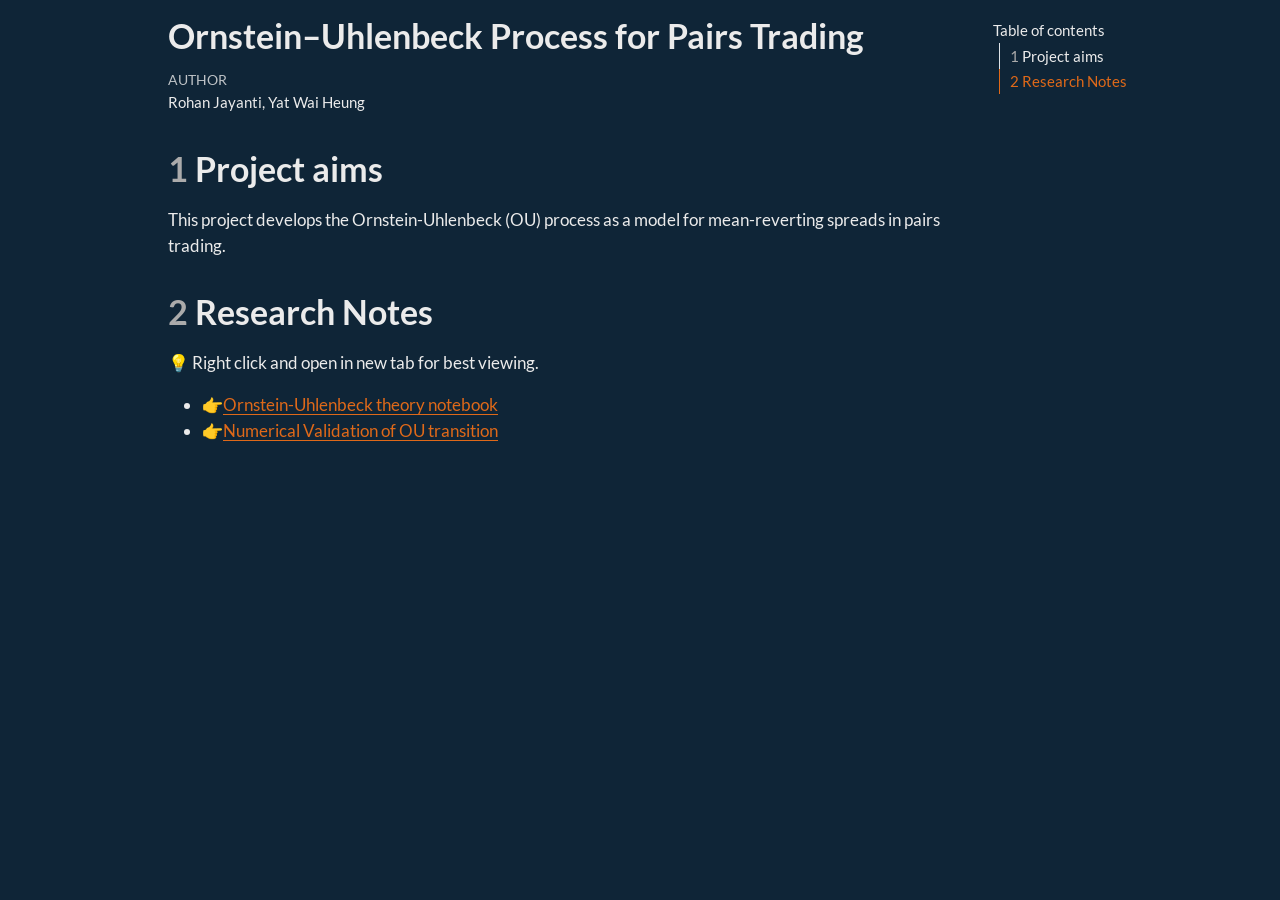
==== docs/index.html @ d6781639 "rendered estimation and added to readme" ====
<!DOCTYPE html>
<html xmlns="http://www.w3.org/1999/xhtml" lang="en" xml:lang="en"><head>

<meta charset="utf-8">
<meta name="generator" content="quarto-1.9.37">

<meta name="viewport" content="width=device-width, initial-scale=1.0, user-scalable=yes">

<meta name="author" content="Rohan Jayanti, Yat Wai Heung">

<title>Ornstein–Uhlenbeck Process for Pairs Trading</title>
<style>

code{white-space: pre-wrap;}
span.smallcaps{font-variant: small-caps;}
div.columns{display: flex; gap: min(4vw, 1.5em);}
div.column{flex: auto; overflow-x: auto;}
div.hanging-indent{margin-left: 1.5em; text-indent: -1.5em;}
ul.task-list{list-style: none;}
ul.task-list li input[type="checkbox"] {
width: 0.8em;
margin: 0 0.8em 0.2em -1em;  vertical-align: middle;
}
</style>


<script>/*!
 * clipboard.js v2.0.11
 * https://clipboardjs.com/
 *
 * Licensed MIT © Zeno Rocha
 */
!function(t,e){"object"==typeof exports&&"object"==typeof module?module.exports=e():"function"==typeof define&&define.amd?define([],e):"object"==typeof exports?exports.ClipboardJS=e():t.ClipboardJS=e()}(this,function(){return n={686:function(t,e,n){"use strict";n.d(e,{default:function(){return b}});var e=n(279),i=n.n(e),e=n(370),u=n.n(e),e=n(817),r=n.n(e);function c(t){try{return document.execCommand(t)}catch(t){return}}var a=function(t){t=r()(t);return c("cut"),t};function o(t,e){var n,o,t=(n=t,o="rtl"===document.documentElement.getAttribute("dir"),(t=document.createElement("textarea")).style.fontSize="12pt",t.style.border="0",t.style.padding="0",t.style.margin="0",t.style.position="absolute",t.style[o?"right":"left"]="-9999px",o=window.pageYOffset||document.documentElement.scrollTop,t.style.top="".concat(o,"px"),t.setAttribute("readonly",""),t.value=n,t);return e.container.appendChild(t),e=r()(t),c("copy"),t.remove(),e}var f=function(t){var e=1<arguments.length&&void 0!==arguments[1]?arguments[1]:{container:document.body},n="";return"string"==typeof t?n=o(t,e):t instanceof HTMLInputElement&&!["text","search","url","tel","password"].includes(null==t?void 0:t.type)?n=o(t.value,e):(n=r()(t),c("copy")),n};function l(t){return(l="function"==typeof Symbol&&"symbol"==typeof Symbol.iterator?function(t){return typeof t}:function(t){return t&&"function"==typeof Symbol&&t.constructor===Symbol&&t!==Symbol.prototype?"symbol":typeof t})(t)}var s=function(){var t=0<arguments.length&&void 0!==arguments[0]?arguments[0]:{},e=t.action,n=void 0===e?"copy":e,o=t.container,e=t.target,t=t.text;if("copy"!==n&&"cut"!==n)throw new Error('Invalid "action" value, use either "copy" or "cut"');if(void 0!==e){if(!e||"object"!==l(e)||1!==e.nodeType)throw new Error('Invalid "target" value, use a valid Element');if("copy"===n&&e.hasAttribute("disabled"))throw new Error('Invalid "target" attribute. Please use "readonly" instead of "disabled" attribute');if("cut"===n&&(e.hasAttribute("readonly")||e.hasAttribute("disabled")))throw new Error('Invalid "target" attribute. You can\'t cut text from elements with "readonly" or "disabled" attributes')}return t?f(t,{container:o}):e?"cut"===n?a(e):f(e,{container:o}):void 0};function p(t){return(p="function"==typeof Symbol&&"symbol"==typeof Symbol.iterator?function(t){return typeof t}:function(t){return t&&"function"==typeof Symbol&&t.constructor===Symbol&&t!==Symbol.prototype?"symbol":typeof t})(t)}function d(t,e){for(var n=0;n<e.length;n++){var o=e[n];o.enumerable=o.enumerable||!1,o.configurable=!0,"value"in o&&(o.writable=!0),Object.defineProperty(t,o.key,o)}}function y(t,e){return(y=Object.setPrototypeOf||function(t,e){return t.__proto__=e,t})(t,e)}function h(n){var o=function(){if("undefined"==typeof Reflect||!Reflect.construct)return!1;if(Reflect.construct.sham)return!1;if("function"==typeof Proxy)return!0;try{return Date.prototype.toString.call(Reflect.construct(Date,[],function(){})),!0}catch(t){return!1}}();return function(){var t,e=v(n);return t=o?(t=v(this).constructor,Reflect.construct(e,arguments,t)):e.apply(this,arguments),e=this,!(t=t)||"object"!==p(t)&&"function"!=typeof t?function(t){if(void 0!==t)return t;throw new ReferenceError("this hasn't been initialised - super() hasn't been called")}(e):t}}function v(t){return(v=Object.setPrototypeOf?Object.getPrototypeOf:function(t){return t.__proto__||Object.getPrototypeOf(t)})(t)}function m(t,e){t="data-clipboard-".concat(t);if(e.hasAttribute(t))return e.getAttribute(t)}var b=function(){!function(t,e){if("function"!=typeof e&&null!==e)throw new TypeError("Super expression must either be null or a function");t.prototype=Object.create(e&&e.prototype,{constructor:{value:t,writable:!0,configurable:!0}}),e&&y(t,e)}(r,i());var t,e,n,o=h(r);function r(t,e){var n;return function(t){if(!(t instanceof r))throw new TypeError("Cannot call a class as a function")}(this),(n=o.call(this)).resolveOptions(e),n.listenClick(t),n}return t=r,n=[{key:"copy",value:function(t){var e=1<arguments.length&&void 0!==arguments[1]?arguments[1]:{container:document.body};return f(t,e)}},{key:"cut",value:function(t){return a(t)}},{key:"isSupported",value:function(){var t=0<arguments.length&&void 0!==arguments[0]?arguments[0]:["copy","cut"],t="string"==typeof t?[t]:t,e=!!document.queryCommandSupported;return t.forEach(function(t){e=e&&!!document.queryCommandSupported(t)}),e}}],(e=[{key:"resolveOptions",value:function(){var t=0<arguments.length&&void 0!==arguments[0]?arguments[0]:{};this.action="function"==typeof t.action?t.action:this.defaultAction,this.target="function"==typeof t.target?t.target:this.defaultTarget,this.text="function"==typeof t.text?t.text:this.defaultText,this.container="object"===p(t.container)?t.container:document.body}},{key:"listenClick",value:function(t){var e=this;this.listener=u()(t,"click",function(t){return e.onClick(t)})}},{key:"onClick",value:function(t){var e=t.delegateTarget||t.currentTarget,n=this.action(e)||"copy",t=s({action:n,container:this.container,target:this.target(e),text:this.text(e)});this.emit(t?"success":"error",{action:n,text:t,trigger:e,clearSelection:function(){e&&e.focus(),window.getSelection().removeAllRanges()}})}},{key:"defaultAction",value:function(t){return m("action",t)}},{key:"defaultTarget",value:function(t){t=m("target",t);if(t)return document.querySelector(t)}},{key:"defaultText",value:function(t){return m("text",t)}},{key:"destroy",value:function(){this.listener.destroy()}}])&&d(t.prototype,e),n&&d(t,n),r}()},828:function(t){var e;"undefined"==typeof Element||Element.prototype.matches||((e=Element.prototype).matches=e.matchesSelector||e.mozMatchesSelector||e.msMatchesSelector||e.oMatchesSelector||e.webkitMatchesSelector),t.exports=function(t,e){for(;t&&9!==t.nodeType;){if("function"==typeof t.matches&&t.matches(e))return t;t=t.parentNode}}},438:function(t,e,n){var u=n(828);function i(t,e,n,o,r){var i=function(e,n,t,o){return function(t){t.delegateTarget=u(t.target,n),t.delegateTarget&&o.call(e,t)}}.apply(this,arguments);return t.addEventListener(n,i,r),{destroy:function(){t.removeEventListener(n,i,r)}}}t.exports=function(t,e,n,o,r){return"function"==typeof t.addEventListener?i.apply(null,arguments):"function"==typeof n?i.bind(null,document).apply(null,arguments):("string"==typeof t&&(t=document.querySelectorAll(t)),Array.prototype.map.call(t,function(t){return i(t,e,n,o,r)}))}},879:function(t,n){n.node=function(t){return void 0!==t&&t instanceof HTMLElement&&1===t.nodeType},n.nodeList=function(t){var e=Object.prototype.toString.call(t);return void 0!==t&&("[object NodeList]"===e||"[object HTMLCollection]"===e)&&"length"in t&&(0===t.length||n.node(t[0]))},n.string=function(t){return"string"==typeof t||t instanceof String},n.fn=function(t){return"[object Function]"===Object.prototype.toString.call(t)}},370:function(t,e,n){var f=n(879),l=n(438);t.exports=function(t,e,n){if(!t&&!e&&!n)throw new Error("Missing required arguments");if(!f.string(e))throw new TypeError("Second argument must be a String");if(!f.fn(n))throw new TypeError("Third argument must be a Function");if(f.node(t))return c=e,a=n,(u=t).addEventListener(c,a),{destroy:function(){u.removeEventListener(c,a)}};if(f.nodeList(t))return o=t,r=e,i=n,Array.prototype.forEach.call(o,function(t){t.addEventListener(r,i)}),{destroy:function(){Array.prototype.forEach.call(o,function(t){t.removeEventListener(r,i)})}};if(f.string(t))return t=t,e=e,n=n,l(document.body,t,e,n);throw new TypeError("First argument must be a String, HTMLElement, HTMLCollection, or NodeList");var o,r,i,u,c,a}},817:function(t){t.exports=function(t){var e,n="SELECT"===t.nodeName?(t.focus(),t.value):"INPUT"===t.nodeName||"TEXTAREA"===t.nodeName?((e=t.hasAttribute("readonly"))||t.setAttribute("readonly",""),t.select(),t.setSelectionRange(0,t.value.length),e||t.removeAttribute("readonly"),t.value):(t.hasAttribute("contenteditable")&&t.focus(),n=window.getSelection(),(e=document.createRange()).selectNodeContents(t),n.removeAllRanges(),n.addRange(e),n.toString());return n}},279:function(t){function e(){}e.prototype={on:function(t,e,n){var o=this.e||(this.e={});return(o[t]||(o[t]=[])).push({fn:e,ctx:n}),this},once:function(t,e,n){var o=this;function r(){o.off(t,r),e.apply(n,arguments)}return r._=e,this.on(t,r,n)},emit:function(t){for(var e=[].slice.call(arguments,1),n=((this.e||(this.e={}))[t]||[]).slice(),o=0,r=n.length;o<r;o++)n[o].fn.apply(n[o].ctx,e);return this},off:function(t,e){var n=this.e||(this.e={}),o=n[t],r=[];if(o&&e)for(var i=0,u=o.length;i<u;i++)o[i].fn!==e&&o[i].fn._!==e&&r.push(o[i]);return r.length?n[t]=r:delete n[t],this}},t.exports=e,t.exports.TinyEmitter=e}},r={},o.n=function(t){var e=t&&t.__esModule?function(){return t.default}:function(){return t};return o.d(e,{a:e}),e},o.d=function(t,e){for(var n in e)o.o(e,n)&&!o.o(t,n)&&Object.defineProperty(t,n,{enumerable:!0,get:e[n]})},o.o=function(t,e){return Object.prototype.hasOwnProperty.call(t,e)},o(686).default;function o(t){if(r[t])return r[t].exports;var e=r[t]={exports:{}};return n[t](e,e.exports,o),e.exports}var n,r});</script>
<script src="[data-uri]" type="module"></script>
<script src="[data-uri]" type="module"></script>
<script>/**
 * @popperjs/core v2.11.7 - MIT License
 */

!function(e,t){"object"==typeof exports&&"undefined"!=typeof module?t(exports):"function"==typeof define&&define.amd?define(["exports"],t):t((e="undefined"!=typeof globalThis?globalThis:e||self).Popper={})}(this,(function(e){"use strict";function t(e){if(null==e)return window;if("[object Window]"!==e.toString()){var t=e.ownerDocument;return t&&t.defaultView||window}return e}function n(e){return e instanceof t(e).Element||e instanceof Element}function r(e){return e instanceof t(e).HTMLElement||e instanceof HTMLElement}function o(e){return"undefined"!=typeof ShadowRoot&&(e instanceof t(e).ShadowRoot||e instanceof ShadowRoot)}var i=Math.max,a=Math.min,s=Math.round;function f(){var e=navigator.userAgentData;return null!=e&&e.brands&&Array.isArray(e.brands)?e.brands.map((function(e){return e.brand+"/"+e.version})).join(" "):navigator.userAgent}function c(){return!/^((?!chrome|android).)*safari/i.test(f())}function p(e,o,i){void 0===o&&(o=!1),void 0===i&&(i=!1);var a=e.getBoundingClientRect(),f=1,p=1;o&&r(e)&&(f=e.offsetWidth>0&&s(a.width)/e.offsetWidth||1,p=e.offsetHeight>0&&s(a.height)/e.offsetHeight||1);var u=(n(e)?t(e):window).visualViewport,l=!c()&&i,d=(a.left+(l&&u?u.offsetLeft:0))/f,h=(a.top+(l&&u?u.offsetTop:0))/p,m=a.width/f,v=a.height/p;return{width:m,height:v,top:h,right:d+m,bottom:h+v,left:d,x:d,y:h}}function u(e){var n=t(e);return{scrollLeft:n.pageXOffset,scrollTop:n.pageYOffset}}function l(e){return e?(e.nodeName||"").toLowerCase():null}function d(e){return((n(e)?e.ownerDocument:e.document)||window.document).documentElement}function h(e){return p(d(e)).left+u(e).scrollLeft}function m(e){return t(e).getComputedStyle(e)}function v(e){var t=m(e),n=t.overflow,r=t.overflowX,o=t.overflowY;return/auto|scroll|overlay|hidden/.test(n+o+r)}function y(e,n,o){void 0===o&&(o=!1);var i,a,f=r(n),c=r(n)&&function(e){var t=e.getBoundingClientRect(),n=s(t.width)/e.offsetWidth||1,r=s(t.height)/e.offsetHeight||1;return 1!==n||1!==r}(n),m=d(n),y=p(e,c,o),g={scrollLeft:0,scrollTop:0},b={x:0,y:0};return(f||!f&&!o)&&(("body"!==l(n)||v(m))&&(g=(i=n)!==t(i)&&r(i)?{scrollLeft:(a=i).scrollLeft,scrollTop:a.scrollTop}:u(i)),r(n)?((b=p(n,!0)).x+=n.clientLeft,b.y+=n.clientTop):m&&(b.x=h(m))),{x:y.left+g.scrollLeft-b.x,y:y.top+g.scrollTop-b.y,width:y.width,height:y.height}}function g(e){var t=p(e),n=e.offsetWidth,r=e.offsetHeight;return Math.abs(t.width-n)<=1&&(n=t.width),Math.abs(t.height-r)<=1&&(r=t.height),{x:e.offsetLeft,y:e.offsetTop,width:n,height:r}}function b(e){return"html"===l(e)?e:e.assignedSlot||e.parentNode||(o(e)?e.host:null)||d(e)}function x(e){return["html","body","#document"].indexOf(l(e))>=0?e.ownerDocument.body:r(e)&&v(e)?e:x(b(e))}function w(e,n){var r;void 0===n&&(n=[]);var o=x(e),i=o===(null==(r=e.ownerDocument)?void 0:r.body),a=t(o),s=i?[a].concat(a.visualViewport||[],v(o)?o:[]):o,f=n.concat(s);return i?f:f.concat(w(b(s)))}function O(e){return["table","td","th"].indexOf(l(e))>=0}function j(e){return r(e)&&"fixed"!==m(e).position?e.offsetParent:null}function E(e){for(var n=t(e),i=j(e);i&&O(i)&&"static"===m(i).position;)i=j(i);return i&&("html"===l(i)||"body"===l(i)&&"static"===m(i).position)?n:i||function(e){var t=/firefox/i.test(f());if(/Trident/i.test(f())&&r(e)&&"fixed"===m(e).position)return null;var n=b(e);for(o(n)&&(n=n.host);r(n)&&["html","body"].indexOf(l(n))<0;){var i=m(n);if("none"!==i.transform||"none"!==i.perspective||"paint"===i.contain||-1!==["transform","perspective"].indexOf(i.willChange)||t&&"filter"===i.willChange||t&&i.filter&&"none"!==i.filter)return n;n=n.parentNode}return null}(e)||n}var D="top",A="bottom",L="right",P="left",M="auto",k=[D,A,L,P],W="start",B="end",H="viewport",T="popper",R=k.reduce((function(e,t){return e.concat([t+"-"+W,t+"-"+B])}),[]),S=[].concat(k,[M]).reduce((function(e,t){return e.concat([t,t+"-"+W,t+"-"+B])}),[]),V=["beforeRead","read","afterRead","beforeMain","main","afterMain","beforeWrite","write","afterWrite"];function q(e){var t=new Map,n=new Set,r=[];function o(e){n.add(e.name),[].concat(e.requires||[],e.requiresIfExists||[]).forEach((function(e){if(!n.has(e)){var r=t.get(e);r&&o(r)}})),r.push(e)}return e.forEach((function(e){t.set(e.name,e)})),e.forEach((function(e){n.has(e.name)||o(e)})),r}function C(e){return e.split("-")[0]}function N(e,t){var n=t.getRootNode&&t.getRootNode();if(e.contains(t))return!0;if(n&&o(n)){var r=t;do{if(r&&e.isSameNode(r))return!0;r=r.parentNode||r.host}while(r)}return!1}function I(e){return Object.assign({},e,{left:e.x,top:e.y,right:e.x+e.width,bottom:e.y+e.height})}function _(e,r,o){return r===H?I(function(e,n){var r=t(e),o=d(e),i=r.visualViewport,a=o.clientWidth,s=o.clientHeight,f=0,p=0;if(i){a=i.width,s=i.height;var u=c();(u||!u&&"fixed"===n)&&(f=i.offsetLeft,p=i.offsetTop)}return{width:a,height:s,x:f+h(e),y:p}}(e,o)):n(r)?function(e,t){var n=p(e,!1,"fixed"===t);return n.top=n.top+e.clientTop,n.left=n.left+e.clientLeft,n.bottom=n.top+e.clientHeight,n.right=n.left+e.clientWidth,n.width=e.clientWidth,n.height=e.clientHeight,n.x=n.left,n.y=n.top,n}(r,o):I(function(e){var t,n=d(e),r=u(e),o=null==(t=e.ownerDocument)?void 0:t.body,a=i(n.scrollWidth,n.clientWidth,o?o.scrollWidth:0,o?o.clientWidth:0),s=i(n.scrollHeight,n.clientHeight,o?o.scrollHeight:0,o?o.clientHeight:0),f=-r.scrollLeft+h(e),c=-r.scrollTop;return"rtl"===m(o||n).direction&&(f+=i(n.clientWidth,o?o.clientWidth:0)-a),{width:a,height:s,x:f,y:c}}(d(e)))}function F(e,t,o,s){var f="clippingParents"===t?function(e){var t=w(b(e)),o=["absolute","fixed"].indexOf(m(e).position)>=0&&r(e)?E(e):e;return n(o)?t.filter((function(e){return n(e)&&N(e,o)&&"body"!==l(e)})):[]}(e):[].concat(t),c=[].concat(f,[o]),p=c[0],u=c.reduce((function(t,n){var r=_(e,n,s);return t.top=i(r.top,t.top),t.right=a(r.right,t.right),t.bottom=a(r.bottom,t.bottom),t.left=i(r.left,t.left),t}),_(e,p,s));return u.width=u.right-u.left,u.height=u.bottom-u.top,u.x=u.left,u.y=u.top,u}function U(e){return e.split("-")[1]}function z(e){return["top","bottom"].indexOf(e)>=0?"x":"y"}function X(e){var t,n=e.reference,r=e.element,o=e.placement,i=o?C(o):null,a=o?U(o):null,s=n.x+n.width/2-r.width/2,f=n.y+n.height/2-r.height/2;switch(i){case D:t={x:s,y:n.y-r.height};break;case A:t={x:s,y:n.y+n.height};break;case L:t={x:n.x+n.width,y:f};break;case P:t={x:n.x-r.width,y:f};break;default:t={x:n.x,y:n.y}}var c=i?z(i):null;if(null!=c){var p="y"===c?"height":"width";switch(a){case W:t[c]=t[c]-(n[p]/2-r[p]/2);break;case B:t[c]=t[c]+(n[p]/2-r[p]/2)}}return t}function Y(e){return Object.assign({},{top:0,right:0,bottom:0,left:0},e)}function G(e,t){return t.reduce((function(t,n){return t[n]=e,t}),{})}function J(e,t){void 0===t&&(t={});var r=t,o=r.placement,i=void 0===o?e.placement:o,a=r.strategy,s=void 0===a?e.strategy:a,f=r.boundary,c=void 0===f?"clippingParents":f,u=r.rootBoundary,l=void 0===u?H:u,h=r.elementContext,m=void 0===h?T:h,v=r.altBoundary,y=void 0!==v&&v,g=r.padding,b=void 0===g?0:g,x=Y("number"!=typeof b?b:G(b,k)),w=m===T?"reference":T,O=e.rects.popper,j=e.elements[y?w:m],E=F(n(j)?j:j.contextElement||d(e.elements.popper),c,l,s),P=p(e.elements.reference),M=X({reference:P,element:O,strategy:"absolute",placement:i}),W=I(Object.assign({},O,M)),B=m===T?W:P,R={top:E.top-B.top+x.top,bottom:B.bottom-E.bottom+x.bottom,left:E.left-B.left+x.left,right:B.right-E.right+x.right},S=e.modifiersData.offset;if(m===T&&S){var V=S[i];Object.keys(R).forEach((function(e){var t=[L,A].indexOf(e)>=0?1:-1,n=[D,A].indexOf(e)>=0?"y":"x";R[e]+=V[n]*t}))}return R}var K={placement:"bottom",modifiers:[],strategy:"absolute"};function Q(){for(var e=arguments.length,t=new Array(e),n=0;n<e;n++)t[n]=arguments[n];return!t.some((function(e){return!(e&&"function"==typeof e.getBoundingClientRect)}))}function Z(e){void 0===e&&(e={});var t=e,r=t.defaultModifiers,o=void 0===r?[]:r,i=t.defaultOptions,a=void 0===i?K:i;return function(e,t,r){void 0===r&&(r=a);var i,s,f={placement:"bottom",orderedModifiers:[],options:Object.assign({},K,a),modifiersData:{},elements:{reference:e,popper:t},attributes:{},styles:{}},c=[],p=!1,u={state:f,setOptions:function(r){var i="function"==typeof r?r(f.options):r;l(),f.options=Object.assign({},a,f.options,i),f.scrollParents={reference:n(e)?w(e):e.contextElement?w(e.contextElement):[],popper:w(t)};var s,p,d=function(e){var t=q(e);return V.reduce((function(e,n){return e.concat(t.filter((function(e){return e.phase===n})))}),[])}((s=[].concat(o,f.options.modifiers),p=s.reduce((function(e,t){var n=e[t.name];return e[t.name]=n?Object.assign({},n,t,{options:Object.assign({},n.options,t.options),data:Object.assign({},n.data,t.data)}):t,e}),{}),Object.keys(p).map((function(e){return p[e]}))));return f.orderedModifiers=d.filter((function(e){return e.enabled})),f.orderedModifiers.forEach((function(e){var t=e.name,n=e.options,r=void 0===n?{}:n,o=e.effect;if("function"==typeof o){var i=o({state:f,name:t,instance:u,options:r}),a=function(){};c.push(i||a)}})),u.update()},forceUpdate:function(){if(!p){var e=f.elements,t=e.reference,n=e.popper;if(Q(t,n)){f.rects={reference:y(t,E(n),"fixed"===f.options.strategy),popper:g(n)},f.reset=!1,f.placement=f.options.placement,f.orderedModifiers.forEach((function(e){return f.modifiersData[e.name]=Object.assign({},e.data)}));for(var r=0;r<f.orderedModifiers.length;r++)if(!0!==f.reset){var o=f.orderedModifiers[r],i=o.fn,a=o.options,s=void 0===a?{}:a,c=o.name;"function"==typeof i&&(f=i({state:f,options:s,name:c,instance:u})||f)}else f.reset=!1,r=-1}}},update:(i=function(){return new Promise((function(e){u.forceUpdate(),e(f)}))},function(){return s||(s=new Promise((function(e){Promise.resolve().then((function(){s=void 0,e(i())}))}))),s}),destroy:function(){l(),p=!0}};if(!Q(e,t))return u;function l(){c.forEach((function(e){return e()})),c=[]}return u.setOptions(r).then((function(e){!p&&r.onFirstUpdate&&r.onFirstUpdate(e)})),u}}var $={passive:!0};var ee={name:"eventListeners",enabled:!0,phase:"write",fn:function(){},effect:function(e){var n=e.state,r=e.instance,o=e.options,i=o.scroll,a=void 0===i||i,s=o.resize,f=void 0===s||s,c=t(n.elements.popper),p=[].concat(n.scrollParents.reference,n.scrollParents.popper);return a&&p.forEach((function(e){e.addEventListener("scroll",r.update,$)})),f&&c.addEventListener("resize",r.update,$),function(){a&&p.forEach((function(e){e.removeEventListener("scroll",r.update,$)})),f&&c.removeEventListener("resize",r.update,$)}},data:{}};var te={name:"popperOffsets",enabled:!0,phase:"read",fn:function(e){var t=e.state,n=e.name;t.modifiersData[n]=X({reference:t.rects.reference,element:t.rects.popper,strategy:"absolute",placement:t.placement})},data:{}},ne={top:"auto",right:"auto",bottom:"auto",left:"auto"};function re(e){var n,r=e.popper,o=e.popperRect,i=e.placement,a=e.variation,f=e.offsets,c=e.position,p=e.gpuAcceleration,u=e.adaptive,l=e.roundOffsets,h=e.isFixed,v=f.x,y=void 0===v?0:v,g=f.y,b=void 0===g?0:g,x="function"==typeof l?l({x:y,y:b}):{x:y,y:b};y=x.x,b=x.y;var w=f.hasOwnProperty("x"),O=f.hasOwnProperty("y"),j=P,M=D,k=window;if(u){var W=E(r),H="clientHeight",T="clientWidth";if(W===t(r)&&"static"!==m(W=d(r)).position&&"absolute"===c&&(H="scrollHeight",T="scrollWidth"),W=W,i===D||(i===P||i===L)&&a===B)M=A,b-=(h&&W===k&&k.visualViewport?k.visualViewport.height:W[H])-o.height,b*=p?1:-1;if(i===P||(i===D||i===A)&&a===B)j=L,y-=(h&&W===k&&k.visualViewport?k.visualViewport.width:W[T])-o.width,y*=p?1:-1}var R,S=Object.assign({position:c},u&&ne),V=!0===l?function(e,t){var n=e.x,r=e.y,o=t.devicePixelRatio||1;return{x:s(n*o)/o||0,y:s(r*o)/o||0}}({x:y,y:b},t(r)):{x:y,y:b};return y=V.x,b=V.y,p?Object.assign({},S,((R={})[M]=O?"0":"",R[j]=w?"0":"",R.transform=(k.devicePixelRatio||1)<=1?"translate("+y+"px, "+b+"px)":"translate3d("+y+"px, "+b+"px, 0)",R)):Object.assign({},S,((n={})[M]=O?b+"px":"",n[j]=w?y+"px":"",n.transform="",n))}var oe={name:"computeStyles",enabled:!0,phase:"beforeWrite",fn:function(e){var t=e.state,n=e.options,r=n.gpuAcceleration,o=void 0===r||r,i=n.adaptive,a=void 0===i||i,s=n.roundOffsets,f=void 0===s||s,c={placement:C(t.placement),variation:U(t.placement),popper:t.elements.popper,popperRect:t.rects.popper,gpuAcceleration:o,isFixed:"fixed"===t.options.strategy};null!=t.modifiersData.popperOffsets&&(t.styles.popper=Object.assign({},t.styles.popper,re(Object.assign({},c,{offsets:t.modifiersData.popperOffsets,position:t.options.strategy,adaptive:a,roundOffsets:f})))),null!=t.modifiersData.arrow&&(t.styles.arrow=Object.assign({},t.styles.arrow,re(Object.assign({},c,{offsets:t.modifiersData.arrow,position:"absolute",adaptive:!1,roundOffsets:f})))),t.attributes.popper=Object.assign({},t.attributes.popper,{"data-popper-placement":t.placement})},data:{}};var ie={name:"applyStyles",enabled:!0,phase:"write",fn:function(e){var t=e.state;Object.keys(t.elements).forEach((function(e){var n=t.styles[e]||{},o=t.attributes[e]||{},i=t.elements[e];r(i)&&l(i)&&(Object.assign(i.style,n),Object.keys(o).forEach((function(e){var t=o[e];!1===t?i.removeAttribute(e):i.setAttribute(e,!0===t?"":t)})))}))},effect:function(e){var t=e.state,n={popper:{position:t.options.strategy,left:"0",top:"0",margin:"0"},arrow:{position:"absolute"},reference:{}};return Object.assign(t.elements.popper.style,n.popper),t.styles=n,t.elements.arrow&&Object.assign(t.elements.arrow.style,n.arrow),function(){Object.keys(t.elements).forEach((function(e){var o=t.elements[e],i=t.attributes[e]||{},a=Object.keys(t.styles.hasOwnProperty(e)?t.styles[e]:n[e]).reduce((function(e,t){return e[t]="",e}),{});r(o)&&l(o)&&(Object.assign(o.style,a),Object.keys(i).forEach((function(e){o.removeAttribute(e)})))}))}},requires:["computeStyles"]};var ae={name:"offset",enabled:!0,phase:"main",requires:["popperOffsets"],fn:function(e){var t=e.state,n=e.options,r=e.name,o=n.offset,i=void 0===o?[0,0]:o,a=S.reduce((function(e,n){return e[n]=function(e,t,n){var r=C(e),o=[P,D].indexOf(r)>=0?-1:1,i="function"==typeof n?n(Object.assign({},t,{placement:e})):n,a=i[0],s=i[1];return a=a||0,s=(s||0)*o,[P,L].indexOf(r)>=0?{x:s,y:a}:{x:a,y:s}}(n,t.rects,i),e}),{}),s=a[t.placement],f=s.x,c=s.y;null!=t.modifiersData.popperOffsets&&(t.modifiersData.popperOffsets.x+=f,t.modifiersData.popperOffsets.y+=c),t.modifiersData[r]=a}},se={left:"right",right:"left",bottom:"top",top:"bottom"};function fe(e){return e.replace(/left|right|bottom|top/g,(function(e){return se[e]}))}var ce={start:"end",end:"start"};function pe(e){return e.replace(/start|end/g,(function(e){return ce[e]}))}function ue(e,t){void 0===t&&(t={});var n=t,r=n.placement,o=n.boundary,i=n.rootBoundary,a=n.padding,s=n.flipVariations,f=n.allowedAutoPlacements,c=void 0===f?S:f,p=U(r),u=p?s?R:R.filter((function(e){return U(e)===p})):k,l=u.filter((function(e){return c.indexOf(e)>=0}));0===l.length&&(l=u);var d=l.reduce((function(t,n){return t[n]=J(e,{placement:n,boundary:o,rootBoundary:i,padding:a})[C(n)],t}),{});return Object.keys(d).sort((function(e,t){return d[e]-d[t]}))}var le={name:"flip",enabled:!0,phase:"main",fn:function(e){var t=e.state,n=e.options,r=e.name;if(!t.modifiersData[r]._skip){for(var o=n.mainAxis,i=void 0===o||o,a=n.altAxis,s=void 0===a||a,f=n.fallbackPlacements,c=n.padding,p=n.boundary,u=n.rootBoundary,l=n.altBoundary,d=n.flipVariations,h=void 0===d||d,m=n.allowedAutoPlacements,v=t.options.placement,y=C(v),g=f||(y===v||!h?[fe(v)]:function(e){if(C(e)===M)return[];var t=fe(e);return[pe(e),t,pe(t)]}(v)),b=[v].concat(g).reduce((function(e,n){return e.concat(C(n)===M?ue(t,{placement:n,boundary:p,rootBoundary:u,padding:c,flipVariations:h,allowedAutoPlacements:m}):n)}),[]),x=t.rects.reference,w=t.rects.popper,O=new Map,j=!0,E=b[0],k=0;k<b.length;k++){var B=b[k],H=C(B),T=U(B)===W,R=[D,A].indexOf(H)>=0,S=R?"width":"height",V=J(t,{placement:B,boundary:p,rootBoundary:u,altBoundary:l,padding:c}),q=R?T?L:P:T?A:D;x[S]>w[S]&&(q=fe(q));var N=fe(q),I=[];if(i&&I.push(V[H]<=0),s&&I.push(V[q]<=0,V[N]<=0),I.every((function(e){return e}))){E=B,j=!1;break}O.set(B,I)}if(j)for(var _=function(e){var t=b.find((function(t){var n=O.get(t);if(n)return n.slice(0,e).every((function(e){return e}))}));if(t)return E=t,"break"},F=h?3:1;F>0;F--){if("break"===_(F))break}t.placement!==E&&(t.modifiersData[r]._skip=!0,t.placement=E,t.reset=!0)}},requiresIfExists:["offset"],data:{_skip:!1}};function de(e,t,n){return i(e,a(t,n))}var he={name:"preventOverflow",enabled:!0,phase:"main",fn:function(e){var t=e.state,n=e.options,r=e.name,o=n.mainAxis,s=void 0===o||o,f=n.altAxis,c=void 0!==f&&f,p=n.boundary,u=n.rootBoundary,l=n.altBoundary,d=n.padding,h=n.tether,m=void 0===h||h,v=n.tetherOffset,y=void 0===v?0:v,b=J(t,{boundary:p,rootBoundary:u,padding:d,altBoundary:l}),x=C(t.placement),w=U(t.placement),O=!w,j=z(x),M="x"===j?"y":"x",k=t.modifiersData.popperOffsets,B=t.rects.reference,H=t.rects.popper,T="function"==typeof y?y(Object.assign({},t.rects,{placement:t.placement})):y,R="number"==typeof T?{mainAxis:T,altAxis:T}:Object.assign({mainAxis:0,altAxis:0},T),S=t.modifiersData.offset?t.modifiersData.offset[t.placement]:null,V={x:0,y:0};if(k){if(s){var q,N="y"===j?D:P,I="y"===j?A:L,_="y"===j?"height":"width",F=k[j],X=F+b[N],Y=F-b[I],G=m?-H[_]/2:0,K=w===W?B[_]:H[_],Q=w===W?-H[_]:-B[_],Z=t.elements.arrow,$=m&&Z?g(Z):{width:0,height:0},ee=t.modifiersData["arrow#persistent"]?t.modifiersData["arrow#persistent"].padding:{top:0,right:0,bottom:0,left:0},te=ee[N],ne=ee[I],re=de(0,B[_],$[_]),oe=O?B[_]/2-G-re-te-R.mainAxis:K-re-te-R.mainAxis,ie=O?-B[_]/2+G+re+ne+R.mainAxis:Q+re+ne+R.mainAxis,ae=t.elements.arrow&&E(t.elements.arrow),se=ae?"y"===j?ae.clientTop||0:ae.clientLeft||0:0,fe=null!=(q=null==S?void 0:S[j])?q:0,ce=F+ie-fe,pe=de(m?a(X,F+oe-fe-se):X,F,m?i(Y,ce):Y);k[j]=pe,V[j]=pe-F}if(c){var ue,le="x"===j?D:P,he="x"===j?A:L,me=k[M],ve="y"===M?"height":"width",ye=me+b[le],ge=me-b[he],be=-1!==[D,P].indexOf(x),xe=null!=(ue=null==S?void 0:S[M])?ue:0,we=be?ye:me-B[ve]-H[ve]-xe+R.altAxis,Oe=be?me+B[ve]+H[ve]-xe-R.altAxis:ge,je=m&&be?function(e,t,n){var r=de(e,t,n);return r>n?n:r}(we,me,Oe):de(m?we:ye,me,m?Oe:ge);k[M]=je,V[M]=je-me}t.modifiersData[r]=V}},requiresIfExists:["offset"]};var me={name:"arrow",enabled:!0,phase:"main",fn:function(e){var t,n=e.state,r=e.name,o=e.options,i=n.elements.arrow,a=n.modifiersData.popperOffsets,s=C(n.placement),f=z(s),c=[P,L].indexOf(s)>=0?"height":"width";if(i&&a){var p=function(e,t){return Y("number"!=typeof(e="function"==typeof e?e(Object.assign({},t.rects,{placement:t.placement})):e)?e:G(e,k))}(o.padding,n),u=g(i),l="y"===f?D:P,d="y"===f?A:L,h=n.rects.reference[c]+n.rects.reference[f]-a[f]-n.rects.popper[c],m=a[f]-n.rects.reference[f],v=E(i),y=v?"y"===f?v.clientHeight||0:v.clientWidth||0:0,b=h/2-m/2,x=p[l],w=y-u[c]-p[d],O=y/2-u[c]/2+b,j=de(x,O,w),M=f;n.modifiersData[r]=((t={})[M]=j,t.centerOffset=j-O,t)}},effect:function(e){var t=e.state,n=e.options.element,r=void 0===n?"[data-popper-arrow]":n;null!=r&&("string"!=typeof r||(r=t.elements.popper.querySelector(r)))&&N(t.elements.popper,r)&&(t.elements.arrow=r)},requires:["popperOffsets"],requiresIfExists:["preventOverflow"]};function ve(e,t,n){return void 0===n&&(n={x:0,y:0}),{top:e.top-t.height-n.y,right:e.right-t.width+n.x,bottom:e.bottom-t.height+n.y,left:e.left-t.width-n.x}}function ye(e){return[D,L,A,P].some((function(t){return e[t]>=0}))}var ge={name:"hide",enabled:!0,phase:"main",requiresIfExists:["preventOverflow"],fn:function(e){var t=e.state,n=e.name,r=t.rects.reference,o=t.rects.popper,i=t.modifiersData.preventOverflow,a=J(t,{elementContext:"reference"}),s=J(t,{altBoundary:!0}),f=ve(a,r),c=ve(s,o,i),p=ye(f),u=ye(c);t.modifiersData[n]={referenceClippingOffsets:f,popperEscapeOffsets:c,isReferenceHidden:p,hasPopperEscaped:u},t.attributes.popper=Object.assign({},t.attributes.popper,{"data-popper-reference-hidden":p,"data-popper-escaped":u})}},be=Z({defaultModifiers:[ee,te,oe,ie]}),xe=[ee,te,oe,ie,ae,le,he,me,ge],we=Z({defaultModifiers:xe});e.applyStyles=ie,e.arrow=me,e.computeStyles=oe,e.createPopper=we,e.createPopperLite=be,e.defaultModifiers=xe,e.detectOverflow=J,e.eventListeners=ee,e.flip=le,e.hide=ge,e.offset=ae,e.popperGenerator=Z,e.popperOffsets=te,e.preventOverflow=he,Object.defineProperty(e,"__esModule",{value:!0})}));

</script>
<script>!function(e,t){"object"==typeof exports&&"undefined"!=typeof module?module.exports=t(require("@popperjs/core")):"function"==typeof define&&define.amd?define(["@popperjs/core"],t):(e=e||self).tippy=t(e.Popper)}(this,(function(e){"use strict";var t={passive:!0,capture:!0},n=function(){return document.body};function r(e,t,n){if(Array.isArray(e)){var r=e[t];return null==r?Array.isArray(n)?n[t]:n:r}return e}function o(e,t){var n={}.toString.call(e);return 0===n.indexOf("[object")&&n.indexOf(t+"]")>-1}function i(e,t){return"function"==typeof e?e.apply(void 0,t):e}function a(e,t){return 0===t?e:function(r){clearTimeout(n),n=setTimeout((function(){e(r)}),t)};var n}function s(e,t){var n=Object.assign({},e);return t.forEach((function(e){delete n[e]})),n}function u(e){return[].concat(e)}function c(e,t){-1===e.indexOf(t)&&e.push(t)}function p(e){return e.split("-")[0]}function f(e){return[].slice.call(e)}function l(e){return Object.keys(e).reduce((function(t,n){return void 0!==e[n]&&(t[n]=e[n]),t}),{})}function d(){return document.createElement("div")}function v(e){return["Element","Fragment"].some((function(t){return o(e,t)}))}function m(e){return o(e,"MouseEvent")}function g(e){return!(!e||!e._tippy||e._tippy.reference!==e)}function h(e){return v(e)?[e]:function(e){return o(e,"NodeList")}(e)?f(e):Array.isArray(e)?e:f(document.querySelectorAll(e))}function b(e,t){e.forEach((function(e){e&&(e.style.transitionDuration=t+"ms")}))}function y(e,t){e.forEach((function(e){e&&e.setAttribute("data-state",t)}))}function w(e){var t,n=u(e)[0];return null!=n&&null!=(t=n.ownerDocument)&&t.body?n.ownerDocument:document}function E(e,t,n){var r=t+"EventListener";["transitionend","webkitTransitionEnd"].forEach((function(t){e[r](t,n)}))}function O(e,t){for(var n=t;n;){var r;if(e.contains(n))return!0;n=null==n.getRootNode||null==(r=n.getRootNode())?void 0:r.host}return!1}var x={isTouch:!1},C=0;function T(){x.isTouch||(x.isTouch=!0,window.performance&&document.addEventListener("mousemove",A))}function A(){var e=performance.now();e-C<20&&(x.isTouch=!1,document.removeEventListener("mousemove",A)),C=e}function L(){var e=document.activeElement;if(g(e)){var t=e._tippy;e.blur&&!t.state.isVisible&&e.blur()}}var D=!!("undefined"!=typeof window&&"undefined"!=typeof document)&&!!window.msCrypto,R=Object.assign({appendTo:n,aria:{content:"auto",expanded:"auto"},delay:0,duration:[300,250],getReferenceClientRect:null,hideOnClick:!0,ignoreAttributes:!1,interactive:!1,interactiveBorder:2,interactiveDebounce:0,moveTransition:"",offset:[0,10],onAfterUpdate:function(){},onBeforeUpdate:function(){},onCreate:function(){},onDestroy:function(){},onHidden:function(){},onHide:function(){},onMount:function(){},onShow:function(){},onShown:function(){},onTrigger:function(){},onUntrigger:function(){},onClickOutside:function(){},placement:"top",plugins:[],popperOptions:{},render:null,showOnCreate:!1,touch:!0,trigger:"mouseenter focus",triggerTarget:null},{animateFill:!1,followCursor:!1,inlinePositioning:!1,sticky:!1},{allowHTML:!1,animation:"fade",arrow:!0,content:"",inertia:!1,maxWidth:350,role:"tooltip",theme:"",zIndex:9999}),k=Object.keys(R);function P(e){var t=(e.plugins||[]).reduce((function(t,n){var r,o=n.name,i=n.defaultValue;o&&(t[o]=void 0!==e[o]?e[o]:null!=(r=R[o])?r:i);return t}),{});return Object.assign({},e,t)}function j(e,t){var n=Object.assign({},t,{content:i(t.content,[e])},t.ignoreAttributes?{}:function(e,t){return(t?Object.keys(P(Object.assign({},R,{plugins:t}))):k).reduce((function(t,n){var r=(e.getAttribute("data-tippy-"+n)||"").trim();if(!r)return t;if("content"===n)t[n]=r;else try{t[n]=JSON.parse(r)}catch(e){t[n]=r}return t}),{})}(e,t.plugins));return n.aria=Object.assign({},R.aria,n.aria),n.aria={expanded:"auto"===n.aria.expanded?t.interactive:n.aria.expanded,content:"auto"===n.aria.content?t.interactive?null:"describedby":n.aria.content},n}function M(e,t){e.innerHTML=t}function V(e){var t=d();return!0===e?t.className="tippy-arrow":(t.className="tippy-svg-arrow",v(e)?t.appendChild(e):M(t,e)),t}function I(e,t){v(t.content)?(M(e,""),e.appendChild(t.content)):"function"!=typeof t.content&&(t.allowHTML?M(e,t.content):e.textContent=t.content)}function S(e){var t=e.firstElementChild,n=f(t.children);return{box:t,content:n.find((function(e){return e.classList.contains("tippy-content")})),arrow:n.find((function(e){return e.classList.contains("tippy-arrow")||e.classList.contains("tippy-svg-arrow")})),backdrop:n.find((function(e){return e.classList.contains("tippy-backdrop")}))}}function N(e){var t=d(),n=d();n.className="tippy-box",n.setAttribute("data-state","hidden"),n.setAttribute("tabindex","-1");var r=d();function o(n,r){var o=S(t),i=o.box,a=o.content,s=o.arrow;r.theme?i.setAttribute("data-theme",r.theme):i.removeAttribute("data-theme"),"string"==typeof r.animation?i.setAttribute("data-animation",r.animation):i.removeAttribute("data-animation"),r.inertia?i.setAttribute("data-inertia",""):i.removeAttribute("data-inertia"),i.style.maxWidth="number"==typeof r.maxWidth?r.maxWidth+"px":r.maxWidth,r.role?i.setAttribute("role",r.role):i.removeAttribute("role"),n.content===r.content&&n.allowHTML===r.allowHTML||I(a,e.props),r.arrow?s?n.arrow!==r.arrow&&(i.removeChild(s),i.appendChild(V(r.arrow))):i.appendChild(V(r.arrow)):s&&i.removeChild(s)}return r.className="tippy-content",r.setAttribute("data-state","hidden"),I(r,e.props),t.appendChild(n),n.appendChild(r),o(e.props,e.props),{popper:t,onUpdate:o}}N.$$tippy=!0;var B=1,H=[],U=[];function _(o,s){var v,g,h,C,T,A,L,k,M=j(o,Object.assign({},R,P(l(s)))),V=!1,I=!1,N=!1,_=!1,F=[],W=a(we,M.interactiveDebounce),X=B++,Y=(k=M.plugins).filter((function(e,t){return k.indexOf(e)===t})),$={id:X,reference:o,popper:d(),popperInstance:null,props:M,state:{isEnabled:!0,isVisible:!1,isDestroyed:!1,isMounted:!1,isShown:!1},plugins:Y,clearDelayTimeouts:function(){clearTimeout(v),clearTimeout(g),cancelAnimationFrame(h)},setProps:function(e){if($.state.isDestroyed)return;ae("onBeforeUpdate",[$,e]),be();var t=$.props,n=j(o,Object.assign({},t,l(e),{ignoreAttributes:!0}));$.props=n,he(),t.interactiveDebounce!==n.interactiveDebounce&&(ce(),W=a(we,n.interactiveDebounce));t.triggerTarget&&!n.triggerTarget?u(t.triggerTarget).forEach((function(e){e.removeAttribute("aria-expanded")})):n.triggerTarget&&o.removeAttribute("aria-expanded");ue(),ie(),J&&J(t,n);$.popperInstance&&(Ce(),Ae().forEach((function(e){requestAnimationFrame(e._tippy.popperInstance.forceUpdate)})));ae("onAfterUpdate",[$,e])},setContent:function(e){$.setProps({content:e})},show:function(){var e=$.state.isVisible,t=$.state.isDestroyed,o=!$.state.isEnabled,a=x.isTouch&&!$.props.touch,s=r($.props.duration,0,R.duration);if(e||t||o||a)return;if(te().hasAttribute("disabled"))return;if(ae("onShow",[$],!1),!1===$.props.onShow($))return;$.state.isVisible=!0,ee()&&(z.style.visibility="visible");ie(),de(),$.state.isMounted||(z.style.transition="none");if(ee()){var u=re(),p=u.box,f=u.content;b([p,f],0)}A=function(){var e;if($.state.isVisible&&!_){if(_=!0,z.offsetHeight,z.style.transition=$.props.moveTransition,ee()&&$.props.animation){var t=re(),n=t.box,r=t.content;b([n,r],s),y([n,r],"visible")}se(),ue(),c(U,$),null==(e=$.popperInstance)||e.forceUpdate(),ae("onMount",[$]),$.props.animation&&ee()&&function(e,t){me(e,t)}(s,(function(){$.state.isShown=!0,ae("onShown",[$])}))}},function(){var e,t=$.props.appendTo,r=te();e=$.props.interactive&&t===n||"parent"===t?r.parentNode:i(t,[r]);e.contains(z)||e.appendChild(z);$.state.isMounted=!0,Ce()}()},hide:function(){var e=!$.state.isVisible,t=$.state.isDestroyed,n=!$.state.isEnabled,o=r($.props.duration,1,R.duration);if(e||t||n)return;if(ae("onHide",[$],!1),!1===$.props.onHide($))return;$.state.isVisible=!1,$.state.isShown=!1,_=!1,V=!1,ee()&&(z.style.visibility="hidden");if(ce(),ve(),ie(!0),ee()){var i=re(),a=i.box,s=i.content;$.props.animation&&(b([a,s],o),y([a,s],"hidden"))}se(),ue(),$.props.animation?ee()&&function(e,t){me(e,(function(){!$.state.isVisible&&z.parentNode&&z.parentNode.contains(z)&&t()}))}(o,$.unmount):$.unmount()},hideWithInteractivity:function(e){ne().addEventListener("mousemove",W),c(H,W),W(e)},enable:function(){$.state.isEnabled=!0},disable:function(){$.hide(),$.state.isEnabled=!1},unmount:function(){$.state.isVisible&&$.hide();if(!$.state.isMounted)return;Te(),Ae().forEach((function(e){e._tippy.unmount()})),z.parentNode&&z.parentNode.removeChild(z);U=U.filter((function(e){return e!==$})),$.state.isMounted=!1,ae("onHidden",[$])},destroy:function(){if($.state.isDestroyed)return;$.clearDelayTimeouts(),$.unmount(),be(),delete o._tippy,$.state.isDestroyed=!0,ae("onDestroy",[$])}};if(!M.render)return $;var q=M.render($),z=q.popper,J=q.onUpdate;z.setAttribute("data-tippy-root",""),z.id="tippy-"+$.id,$.popper=z,o._tippy=$,z._tippy=$;var G=Y.map((function(e){return e.fn($)})),K=o.hasAttribute("aria-expanded");return he(),ue(),ie(),ae("onCreate",[$]),M.showOnCreate&&Le(),z.addEventListener("mouseenter",(function(){$.props.interactive&&$.state.isVisible&&$.clearDelayTimeouts()})),z.addEventListener("mouseleave",(function(){$.props.interactive&&$.props.trigger.indexOf("mouseenter")>=0&&ne().addEventListener("mousemove",W)})),$;function Q(){var e=$.props.touch;return Array.isArray(e)?e:[e,0]}function Z(){return"hold"===Q()[0]}function ee(){var e;return!(null==(e=$.props.render)||!e.$$tippy)}function te(){return L||o}function ne(){var e=te().parentNode;return e?w(e):document}function re(){return S(z)}function oe(e){return $.state.isMounted&&!$.state.isVisible||x.isTouch||C&&"focus"===C.type?0:r($.props.delay,e?0:1,R.delay)}function ie(e){void 0===e&&(e=!1),z.style.pointerEvents=$.props.interactive&&!e?"":"none",z.style.zIndex=""+$.props.zIndex}function ae(e,t,n){var r;(void 0===n&&(n=!0),G.forEach((function(n){n[e]&&n[e].apply(n,t)})),n)&&(r=$.props)[e].apply(r,t)}function se(){var e=$.props.aria;if(e.content){var t="aria-"+e.content,n=z.id;u($.props.triggerTarget||o).forEach((function(e){var r=e.getAttribute(t);if($.state.isVisible)e.setAttribute(t,r?r+" "+n:n);else{var o=r&&r.replace(n,"").trim();o?e.setAttribute(t,o):e.removeAttribute(t)}}))}}function ue(){!K&&$.props.aria.expanded&&u($.props.triggerTarget||o).forEach((function(e){$.props.interactive?e.setAttribute("aria-expanded",$.state.isVisible&&e===te()?"true":"false"):e.removeAttribute("aria-expanded")}))}function ce(){ne().removeEventListener("mousemove",W),H=H.filter((function(e){return e!==W}))}function pe(e){if(!x.isTouch||!N&&"mousedown"!==e.type){var t=e.composedPath&&e.composedPath()[0]||e.target;if(!$.props.interactive||!O(z,t)){if(u($.props.triggerTarget||o).some((function(e){return O(e,t)}))){if(x.isTouch)return;if($.state.isVisible&&$.props.trigger.indexOf("click")>=0)return}else ae("onClickOutside",[$,e]);!0===$.props.hideOnClick&&($.clearDelayTimeouts(),$.hide(),I=!0,setTimeout((function(){I=!1})),$.state.isMounted||ve())}}}function fe(){N=!0}function le(){N=!1}function de(){var e=ne();e.addEventListener("mousedown",pe,!0),e.addEventListener("touchend",pe,t),e.addEventListener("touchstart",le,t),e.addEventListener("touchmove",fe,t)}function ve(){var e=ne();e.removeEventListener("mousedown",pe,!0),e.removeEventListener("touchend",pe,t),e.removeEventListener("touchstart",le,t),e.removeEventListener("touchmove",fe,t)}function me(e,t){var n=re().box;function r(e){e.target===n&&(E(n,"remove",r),t())}if(0===e)return t();E(n,"remove",T),E(n,"add",r),T=r}function ge(e,t,n){void 0===n&&(n=!1),u($.props.triggerTarget||o).forEach((function(r){r.addEventListener(e,t,n),F.push({node:r,eventType:e,handler:t,options:n})}))}function he(){var e;Z()&&(ge("touchstart",ye,{passive:!0}),ge("touchend",Ee,{passive:!0})),(e=$.props.trigger,e.split(/\s+/).filter(Boolean)).forEach((function(e){if("manual"!==e)switch(ge(e,ye),e){case"mouseenter":ge("mouseleave",Ee);break;case"focus":ge(D?"focusout":"blur",Oe);break;case"focusin":ge("focusout",Oe)}}))}function be(){F.forEach((function(e){var t=e.node,n=e.eventType,r=e.handler,o=e.options;t.removeEventListener(n,r,o)})),F=[]}function ye(e){var t,n=!1;if($.state.isEnabled&&!xe(e)&&!I){var r="focus"===(null==(t=C)?void 0:t.type);C=e,L=e.currentTarget,ue(),!$.state.isVisible&&m(e)&&H.forEach((function(t){return t(e)})),"click"===e.type&&($.props.trigger.indexOf("mouseenter")<0||V)&&!1!==$.props.hideOnClick&&$.state.isVisible?n=!0:Le(e),"click"===e.type&&(V=!n),n&&!r&&De(e)}}function we(e){var t=e.target,n=te().contains(t)||z.contains(t);"mousemove"===e.type&&n||function(e,t){var n=t.clientX,r=t.clientY;return e.every((function(e){var t=e.popperRect,o=e.popperState,i=e.props.interactiveBorder,a=p(o.placement),s=o.modifiersData.offset;if(!s)return!0;var u="bottom"===a?s.top.y:0,c="top"===a?s.bottom.y:0,f="right"===a?s.left.x:0,l="left"===a?s.right.x:0,d=t.top-r+u>i,v=r-t.bottom-c>i,m=t.left-n+f>i,g=n-t.right-l>i;return d||v||m||g}))}(Ae().concat(z).map((function(e){var t,n=null==(t=e._tippy.popperInstance)?void 0:t.state;return n?{popperRect:e.getBoundingClientRect(),popperState:n,props:M}:null})).filter(Boolean),e)&&(ce(),De(e))}function Ee(e){xe(e)||$.props.trigger.indexOf("click")>=0&&V||($.props.interactive?$.hideWithInteractivity(e):De(e))}function Oe(e){$.props.trigger.indexOf("focusin")<0&&e.target!==te()||$.props.interactive&&e.relatedTarget&&z.contains(e.relatedTarget)||De(e)}function xe(e){return!!x.isTouch&&Z()!==e.type.indexOf("touch")>=0}function Ce(){Te();var t=$.props,n=t.popperOptions,r=t.placement,i=t.offset,a=t.getReferenceClientRect,s=t.moveTransition,u=ee()?S(z).arrow:null,c=a?{getBoundingClientRect:a,contextElement:a.contextElement||te()}:o,p=[{name:"offset",options:{offset:i}},{name:"preventOverflow",options:{padding:{top:2,bottom:2,left:5,right:5}}},{name:"flip",options:{padding:5}},{name:"computeStyles",options:{adaptive:!s}},{name:"$$tippy",enabled:!0,phase:"beforeWrite",requires:["computeStyles"],fn:function(e){var t=e.state;if(ee()){var n=re().box;["placement","reference-hidden","escaped"].forEach((function(e){"placement"===e?n.setAttribute("data-placement",t.placement):t.attributes.popper["data-popper-"+e]?n.setAttribute("data-"+e,""):n.removeAttribute("data-"+e)})),t.attributes.popper={}}}}];ee()&&u&&p.push({name:"arrow",options:{element:u,padding:3}}),p.push.apply(p,(null==n?void 0:n.modifiers)||[]),$.popperInstance=e.createPopper(c,z,Object.assign({},n,{placement:r,onFirstUpdate:A,modifiers:p}))}function Te(){$.popperInstance&&($.popperInstance.destroy(),$.popperInstance=null)}function Ae(){return f(z.querySelectorAll("[data-tippy-root]"))}function Le(e){$.clearDelayTimeouts(),e&&ae("onTrigger",[$,e]),de();var t=oe(!0),n=Q(),r=n[0],o=n[1];x.isTouch&&"hold"===r&&o&&(t=o),t?v=setTimeout((function(){$.show()}),t):$.show()}function De(e){if($.clearDelayTimeouts(),ae("onUntrigger",[$,e]),$.state.isVisible){if(!($.props.trigger.indexOf("mouseenter")>=0&&$.props.trigger.indexOf("click")>=0&&["mouseleave","mousemove"].indexOf(e.type)>=0&&V)){var t=oe(!1);t?g=setTimeout((function(){$.state.isVisible&&$.hide()}),t):h=requestAnimationFrame((function(){$.hide()}))}}else ve()}}function F(e,n){void 0===n&&(n={});var r=R.plugins.concat(n.plugins||[]);document.addEventListener("touchstart",T,t),window.addEventListener("blur",L);var o=Object.assign({},n,{plugins:r}),i=h(e).reduce((function(e,t){var n=t&&_(t,o);return n&&e.push(n),e}),[]);return v(e)?i[0]:i}F.defaultProps=R,F.setDefaultProps=function(e){Object.keys(e).forEach((function(t){R[t]=e[t]}))},F.currentInput=x;var W=Object.assign({},e.applyStyles,{effect:function(e){var t=e.state,n={popper:{position:t.options.strategy,left:"0",top:"0",margin:"0"},arrow:{position:"absolute"},reference:{}};Object.assign(t.elements.popper.style,n.popper),t.styles=n,t.elements.arrow&&Object.assign(t.elements.arrow.style,n.arrow)}}),X={mouseover:"mouseenter",focusin:"focus",click:"click"};var Y={name:"animateFill",defaultValue:!1,fn:function(e){var t;if(null==(t=e.props.render)||!t.$$tippy)return{};var n=S(e.popper),r=n.box,o=n.content,i=e.props.animateFill?function(){var e=d();return e.className="tippy-backdrop",y([e],"hidden"),e}():null;return{onCreate:function(){i&&(r.insertBefore(i,r.firstElementChild),r.setAttribute("data-animatefill",""),r.style.overflow="hidden",e.setProps({arrow:!1,animation:"shift-away"}))},onMount:function(){if(i){var e=r.style.transitionDuration,t=Number(e.replace("ms",""));o.style.transitionDelay=Math.round(t/10)+"ms",i.style.transitionDuration=e,y([i],"visible")}},onShow:function(){i&&(i.style.transitionDuration="0ms")},onHide:function(){i&&y([i],"hidden")}}}};var $={clientX:0,clientY:0},q=[];function z(e){var t=e.clientX,n=e.clientY;$={clientX:t,clientY:n}}var J={name:"followCursor",defaultValue:!1,fn:function(e){var t=e.reference,n=w(e.props.triggerTarget||t),r=!1,o=!1,i=!0,a=e.props;function s(){return"initial"===e.props.followCursor&&e.state.isVisible}function u(){n.addEventListener("mousemove",f)}function c(){n.removeEventListener("mousemove",f)}function p(){r=!0,e.setProps({getReferenceClientRect:null}),r=!1}function f(n){var r=!n.target||t.contains(n.target),o=e.props.followCursor,i=n.clientX,a=n.clientY,s=t.getBoundingClientRect(),u=i-s.left,c=a-s.top;!r&&e.props.interactive||e.setProps({getReferenceClientRect:function(){var e=t.getBoundingClientRect(),n=i,r=a;"initial"===o&&(n=e.left+u,r=e.top+c);var s="horizontal"===o?e.top:r,p="vertical"===o?e.right:n,f="horizontal"===o?e.bottom:r,l="vertical"===o?e.left:n;return{width:p-l,height:f-s,top:s,right:p,bottom:f,left:l}}})}function l(){e.props.followCursor&&(q.push({instance:e,doc:n}),function(e){e.addEventListener("mousemove",z)}(n))}function d(){0===(q=q.filter((function(t){return t.instance!==e}))).filter((function(e){return e.doc===n})).length&&function(e){e.removeEventListener("mousemove",z)}(n)}return{onCreate:l,onDestroy:d,onBeforeUpdate:function(){a=e.props},onAfterUpdate:function(t,n){var i=n.followCursor;r||void 0!==i&&a.followCursor!==i&&(d(),i?(l(),!e.state.isMounted||o||s()||u()):(c(),p()))},onMount:function(){e.props.followCursor&&!o&&(i&&(f($),i=!1),s()||u())},onTrigger:function(e,t){m(t)&&($={clientX:t.clientX,clientY:t.clientY}),o="focus"===t.type},onHidden:function(){e.props.followCursor&&(p(),c(),i=!0)}}}};var G={name:"inlinePositioning",defaultValue:!1,fn:function(e){var t,n=e.reference;var r=-1,o=!1,i=[],a={name:"tippyInlinePositioning",enabled:!0,phase:"afterWrite",fn:function(o){var a=o.state;e.props.inlinePositioning&&(-1!==i.indexOf(a.placement)&&(i=[]),t!==a.placement&&-1===i.indexOf(a.placement)&&(i.push(a.placement),e.setProps({getReferenceClientRect:function(){return function(e){return function(e,t,n,r){if(n.length<2||null===e)return t;if(2===n.length&&r>=0&&n[0].left>n[1].right)return n[r]||t;switch(e){case"top":case"bottom":var o=n[0],i=n[n.length-1],a="top"===e,s=o.top,u=i.bottom,c=a?o.left:i.left,p=a?o.right:i.right;return{top:s,bottom:u,left:c,right:p,width:p-c,height:u-s};case"left":case"right":var f=Math.min.apply(Math,n.map((function(e){return e.left}))),l=Math.max.apply(Math,n.map((function(e){return e.right}))),d=n.filter((function(t){return"left"===e?t.left===f:t.right===l})),v=d[0].top,m=d[d.length-1].bottom;return{top:v,bottom:m,left:f,right:l,width:l-f,height:m-v};default:return t}}(p(e),n.getBoundingClientRect(),f(n.getClientRects()),r)}(a.placement)}})),t=a.placement)}};function s(){var t;o||(t=function(e,t){var n;return{popperOptions:Object.assign({},e.popperOptions,{modifiers:[].concat(((null==(n=e.popperOptions)?void 0:n.modifiers)||[]).filter((function(e){return e.name!==t.name})),[t])})}}(e.props,a),o=!0,e.setProps(t),o=!1)}return{onCreate:s,onAfterUpdate:s,onTrigger:function(t,n){if(m(n)){var o=f(e.reference.getClientRects()),i=o.find((function(e){return e.left-2<=n.clientX&&e.right+2>=n.clientX&&e.top-2<=n.clientY&&e.bottom+2>=n.clientY})),a=o.indexOf(i);r=a>-1?a:r}},onHidden:function(){r=-1}}}};var K={name:"sticky",defaultValue:!1,fn:function(e){var t=e.reference,n=e.popper;function r(t){return!0===e.props.sticky||e.props.sticky===t}var o=null,i=null;function a(){var s=r("reference")?(e.popperInstance?e.popperInstance.state.elements.reference:t).getBoundingClientRect():null,u=r("popper")?n.getBoundingClientRect():null;(s&&Q(o,s)||u&&Q(i,u))&&e.popperInstance&&e.popperInstance.update(),o=s,i=u,e.state.isMounted&&requestAnimationFrame(a)}return{onMount:function(){e.props.sticky&&a()}}}};function Q(e,t){return!e||!t||(e.top!==t.top||e.right!==t.right||e.bottom!==t.bottom||e.left!==t.left)}return F.setDefaultProps({plugins:[Y,J,G,K],render:N}),F.createSingleton=function(e,t){var n;void 0===t&&(t={});var r,o=e,i=[],a=[],c=t.overrides,p=[],f=!1;function l(){a=o.map((function(e){return u(e.props.triggerTarget||e.reference)})).reduce((function(e,t){return e.concat(t)}),[])}function v(){i=o.map((function(e){return e.reference}))}function m(e){o.forEach((function(t){e?t.enable():t.disable()}))}function g(e){return o.map((function(t){var n=t.setProps;return t.setProps=function(o){n(o),t.reference===r&&e.setProps(o)},function(){t.setProps=n}}))}function h(e,t){var n=a.indexOf(t);if(t!==r){r=t;var s=(c||[]).concat("content").reduce((function(e,t){return e[t]=o[n].props[t],e}),{});e.setProps(Object.assign({},s,{getReferenceClientRect:"function"==typeof s.getReferenceClientRect?s.getReferenceClientRect:function(){var e;return null==(e=i[n])?void 0:e.getBoundingClientRect()}}))}}m(!1),v(),l();var b={fn:function(){return{onDestroy:function(){m(!0)},onHidden:function(){r=null},onClickOutside:function(e){e.props.showOnCreate&&!f&&(f=!0,r=null)},onShow:function(e){e.props.showOnCreate&&!f&&(f=!0,h(e,i[0]))},onTrigger:function(e,t){h(e,t.currentTarget)}}}},y=F(d(),Object.assign({},s(t,["overrides"]),{plugins:[b].concat(t.plugins||[]),triggerTarget:a,popperOptions:Object.assign({},t.popperOptions,{modifiers:[].concat((null==(n=t.popperOptions)?void 0:n.modifiers)||[],[W])})})),w=y.show;y.show=function(e){if(w(),!r&&null==e)return h(y,i[0]);if(!r||null!=e){if("number"==typeof e)return i[e]&&h(y,i[e]);if(o.indexOf(e)>=0){var t=e.reference;return h(y,t)}return i.indexOf(e)>=0?h(y,e):void 0}},y.showNext=function(){var e=i[0];if(!r)return y.show(0);var t=i.indexOf(r);y.show(i[t+1]||e)},y.showPrevious=function(){var e=i[i.length-1];if(!r)return y.show(e);var t=i.indexOf(r),n=i[t-1]||e;y.show(n)};var E=y.setProps;return y.setProps=function(e){c=e.overrides||c,E(e)},y.setInstances=function(e){m(!0),p.forEach((function(e){return e()})),o=e,m(!1),v(),l(),p=g(y),y.setProps({triggerTarget:a})},p=g(y),y},F.delegate=function(e,n){var r=[],o=[],i=!1,a=n.target,c=s(n,["target"]),p=Object.assign({},c,{trigger:"manual",touch:!1}),f=Object.assign({touch:R.touch},c,{showOnCreate:!0}),l=F(e,p);function d(e){if(e.target&&!i){var t=e.target.closest(a);if(t){var r=t.getAttribute("data-tippy-trigger")||n.trigger||R.trigger;if(!t._tippy&&!("touchstart"===e.type&&"boolean"==typeof f.touch||"touchstart"!==e.type&&r.indexOf(X[e.type])<0)){var s=F(t,f);s&&(o=o.concat(s))}}}}function v(e,t,n,o){void 0===o&&(o=!1),e.addEventListener(t,n,o),r.push({node:e,eventType:t,handler:n,options:o})}return u(l).forEach((function(e){var n=e.destroy,a=e.enable,s=e.disable;e.destroy=function(e){void 0===e&&(e=!0),e&&o.forEach((function(e){e.destroy()})),o=[],r.forEach((function(e){var t=e.node,n=e.eventType,r=e.handler,o=e.options;t.removeEventListener(n,r,o)})),r=[],n()},e.enable=function(){a(),o.forEach((function(e){return e.enable()})),i=!1},e.disable=function(){s(),o.forEach((function(e){return e.disable()})),i=!0},function(e){var n=e.reference;v(n,"touchstart",d,t),v(n,"mouseover",d),v(n,"focusin",d),v(n,"click",d)}(e)})),l},F.hideAll=function(e){var t=void 0===e?{}:e,n=t.exclude,r=t.duration;U.forEach((function(e){var t=!1;if(n&&(t=g(n)?e.reference===n:e.popper===n.popper),!t){var o=e.props.duration;e.setProps({duration:r}),e.hide(),e.state.isDestroyed||e.setProps({duration:o})}}))},F.roundArrow='<svg width="16" height="6" xmlns="http://www.w3.org/2000/svg"><path d="M0 6s1.796-.013 4.67-3.615C5.851.9 6.93.006 8 0c1.07-.006 2.148.887 3.343 2.385C14.233 6.005 16 6 16 6H0z"></svg>',F}));

</script>
<script>// @license magnet:?xt=urn:btih:d3d9a9a6595521f9666a5e94cc830dab83b65699&dn=expat.txt Expat
//
// AnchorJS - v5.0.0 - 2023-01-18
// https://www.bryanbraun.com/anchorjs/
// Copyright (c) 2023 Bryan Braun; Licensed MIT
//
// @license magnet:?xt=urn:btih:d3d9a9a6595521f9666a5e94cc830dab83b65699&dn=expat.txt Expat
!function(A,e){"use strict";"function"==typeof define&&define.amd?define([],e):"object"==typeof module&&module.exports?module.exports=e():(A.AnchorJS=e(),A.anchors=new A.AnchorJS)}(globalThis,function(){"use strict";return function(A){function u(A){A.icon=Object.prototype.hasOwnProperty.call(A,"icon")?A.icon:"",A.visible=Object.prototype.hasOwnProperty.call(A,"visible")?A.visible:"hover",A.placement=Object.prototype.hasOwnProperty.call(A,"placement")?A.placement:"right",A.ariaLabel=Object.prototype.hasOwnProperty.call(A,"ariaLabel")?A.ariaLabel:"Anchor",A.class=Object.prototype.hasOwnProperty.call(A,"class")?A.class:"",A.base=Object.prototype.hasOwnProperty.call(A,"base")?A.base:"",A.truncate=Object.prototype.hasOwnProperty.call(A,"truncate")?Math.floor(A.truncate):64,A.titleText=Object.prototype.hasOwnProperty.call(A,"titleText")?A.titleText:""}function d(A){var e;if("string"==typeof A||A instanceof String)e=[].slice.call(document.querySelectorAll(A));else{if(!(Array.isArray(A)||A instanceof NodeList))throw new TypeError("The selector provided to AnchorJS was invalid.");e=[].slice.call(A)}return e}this.options=A||{},this.elements=[],u(this.options),this.add=function(A){var e,t,o,i,n,s,a,r,l,c,h,p=[];if(u(this.options),0!==(e=d(A=A||"h2, h3, h4, h5, h6")).length){for(null===document.head.querySelector("style.anchorjs")&&((A=document.createElement("style")).className="anchorjs",A.appendChild(document.createTextNode("")),void 0===(h=document.head.querySelector('[rel="stylesheet"],style'))?document.head.appendChild(A):document.head.insertBefore(A,h),A.sheet.insertRule(".anchorjs-link{opacity:0;text-decoration:none;-webkit-font-smoothing:antialiased;-moz-osx-font-smoothing:grayscale}",A.sheet.cssRules.length),A.sheet.insertRule(":hover>.anchorjs-link,.anchorjs-link:focus{opacity:1}",A.sheet.cssRules.length),A.sheet.insertRule("[data-anchorjs-icon]::after{content:attr(data-anchorjs-icon)}",A.sheet.cssRules.length),A.sheet.insertRule('@font-face{font-family:anchorjs-icons;src:url([data-uri]) format("truetype")}',A.sheet.cssRules.length)),h=document.querySelectorAll("[id]"),t=[].map.call(h,function(A){return A.id}),i=0;i<e.length;i++)if(this.hasAnchorJSLink(e[i]))p.push(i);else{if(e[i].hasAttribute("id"))o=e[i].getAttribute("id");else if(e[i].hasAttribute("data-anchor-id"))o=e[i].getAttribute("data-anchor-id");else{for(r=a=this.urlify(e[i].textContent),s=0;n=t.indexOf(r=void 0!==n?a+"-"+s:r),s+=1,-1!==n;);n=void 0,t.push(r),e[i].setAttribute("id",r),o=r}(l=document.createElement("a")).className="anchorjs-link "+this.options.class,l.setAttribute("aria-label",this.options.ariaLabel),l.setAttribute("data-anchorjs-icon",this.options.icon),this.options.titleText&&(l.title=this.options.titleText),c=document.querySelector("base")?window.location.pathname+window.location.search:"",c=this.options.base||c,l.href=c+"#"+o,"always"===this.options.visible&&(l.style.opacity="1"),""===this.options.icon&&(l.style.font="1em/1 anchorjs-icons","left"===this.options.placement)&&(l.style.lineHeight="inherit"),"left"===this.options.placement?(l.style.position="absolute",l.style.marginLeft="-1.25em",l.style.paddingRight=".25em",l.style.paddingLeft=".25em",e[i].insertBefore(l,e[i].firstChild)):(l.style.marginLeft=".1875em",l.style.paddingRight=".1875em",l.style.paddingLeft=".1875em",e[i].appendChild(l))}for(i=0;i<p.length;i++)e.splice(p[i]-i,1);this.elements=this.elements.concat(e)}return this},this.remove=function(A){for(var e,t,o=d(A),i=0;i<o.length;i++)(t=o[i].querySelector(".anchorjs-link"))&&(-1!==(e=this.elements.indexOf(o[i]))&&this.elements.splice(e,1),o[i].removeChild(t));return this},this.removeAll=function(){this.remove(this.elements)},this.urlify=function(A){var e=document.createElement("textarea");return e.innerHTML=A,A=e.value,this.options.truncate||u(this.options),A.trim().replace(/'/gi,"").replace(/[& +$,:;=?@"#{}|^~[`%!'<>\]./()*\\\n\t\b\v\u00A0]/g,"-").replace(/-{2,}/g,"-").substring(0,this.options.truncate).replace(/^-+|-+$/gm,"").toLowerCase()},this.hasAnchorJSLink=function(A){var e=A.firstChild&&-1<(" "+A.firstChild.className+" ").indexOf(" anchorjs-link "),A=A.lastChild&&-1<(" "+A.lastChild.className+" ").indexOf(" anchorjs-link ");return e||A||!1}}});
// @license-end</script>
<style type="text/css">.tippy-box[data-animation=fade][data-state=hidden]{opacity:0}[data-tippy-root]{max-width:calc(100vw - 10px)}.tippy-box{position:relative;background-color:#333;color:#fff;border-radius:4px;font-size:14px;line-height:1.4;white-space:normal;outline:0;transition-property:transform,visibility,opacity}.tippy-box[data-placement^=top]>.tippy-arrow{bottom:0}.tippy-box[data-placement^=top]>.tippy-arrow:before{bottom:-7px;left:0;border-width:8px 8px 0;border-top-color:initial;transform-origin:center top}.tippy-box[data-placement^=bottom]>.tippy-arrow{top:0}.tippy-box[data-placement^=bottom]>.tippy-arrow:before{top:-7px;left:0;border-width:0 8px 8px;border-bottom-color:initial;transform-origin:center bottom}.tippy-box[data-placement^=left]>.tippy-arrow{right:0}.tippy-box[data-placement^=left]>.tippy-arrow:before{border-width:8px 0 8px 8px;border-left-color:initial;right:-7px;transform-origin:center left}.tippy-box[data-placement^=right]>.tippy-arrow{left:0}.tippy-box[data-placement^=right]>.tippy-arrow:before{left:-7px;border-width:8px 8px 8px 0;border-right-color:initial;transform-origin:center right}.tippy-box[data-inertia][data-state=visible]{transition-timing-function:cubic-bezier(.54,1.5,.38,1.11)}.tippy-arrow{width:16px;height:16px;color:#333}.tippy-arrow:before{content:"";position:absolute;border-color:transparent;border-style:solid}.tippy-content{position:relative;padding:5px 9px;z-index:1}</style>
<link href="data:text/css,%0A%3Aroot%20%7B%0A%2D%2Dquarto%2Dhl%2Dal%2Dcolor%3A%20%23f07178%3B%0A%2D%2Dquarto%2Dhl%2Dan%2Dcolor%3A%20%23d4d0ab%3B%0A%2D%2Dquarto%2Dhl%2Dat%2Dcolor%3A%20%2300e0e0%3B%0A%2D%2Dquarto%2Dhl%2Dbn%2Dcolor%3A%20%23d4d0ab%3B%0A%2D%2Dquarto%2Dhl%2Dbu%2Dcolor%3A%20%23abe338%3B%0A%2D%2Dquarto%2Dhl%2Dch%2Dcolor%3A%20%23abe338%3B%0A%2D%2Dquarto%2Dhl%2Dco%2Dcolor%3A%20%23f8f8f2%3B%0A%2D%2Dquarto%2Dhl%2Dcv%2Dcolor%3A%20%23ffd700%3B%0A%2D%2Dquarto%2Dhl%2Dcn%2Dcolor%3A%20%23ffd700%3B%0A%2D%2Dquarto%2Dhl%2Dcf%2Dcolor%3A%20%23ffa07a%3B%0A%2D%2Dquarto%2Dhl%2Ddt%2Dcolor%3A%20%23ffa07a%3B%0A%2D%2Dquarto%2Dhl%2Ddv%2Dcolor%3A%20%23d4d0ab%3B%0A%2D%2Dquarto%2Dhl%2Ddo%2Dcolor%3A%20%23f8f8f2%3B%0A%2D%2Dquarto%2Dhl%2Der%2Dcolor%3A%20%23f07178%3B%0A%2D%2Dquarto%2Dhl%2Dex%2Dcolor%3A%20%2300e0e0%3B%0A%2D%2Dquarto%2Dhl%2Dfl%2Dcolor%3A%20%23d4d0ab%3B%0A%2D%2Dquarto%2Dhl%2Dfu%2Dcolor%3A%20%23ffa07a%3B%0A%2D%2Dquarto%2Dhl%2Dim%2Dcolor%3A%20%23abe338%3B%0A%2D%2Dquarto%2Dhl%2Din%2Dcolor%3A%20%23d4d0ab%3B%0A%2D%2Dquarto%2Dhl%2Dkw%2Dcolor%3A%20%23ffa07a%3B%0A%2D%2Dquarto%2Dhl%2Dop%2Dcolor%3A%20%23ffa07a%3B%0A%2D%2Dquarto%2Dhl%2Dot%2Dcolor%3A%20%2300e0e0%3B%0A%2D%2Dquarto%2Dhl%2Dpp%2Dcolor%3A%20%23dcc6e0%3B%0A%2D%2Dquarto%2Dhl%2Dre%2Dcolor%3A%20%2300e0e0%3B%0A%2D%2Dquarto%2Dhl%2Dsc%2Dcolor%3A%20%23abe338%3B%0A%2D%2Dquarto%2Dhl%2Dss%2Dcolor%3A%20%23abe338%3B%0A%2D%2Dquarto%2Dhl%2Dst%2Dcolor%3A%20%23abe338%3B%0A%2D%2Dquarto%2Dhl%2Dva%2Dcolor%3A%20%2300e0e0%3B%0A%2D%2Dquarto%2Dhl%2Dvs%2Dcolor%3A%20%23abe338%3B%0A%2D%2Dquarto%2Dhl%2Dwa%2Dcolor%3A%20%23dcc6e0%3B%0A%7D%0A%0A%3Aroot%20%7B%0A%2D%2Dquarto%2Dfont%2Dmonospace%3A%20SFMono%2DRegular%2C%20Menlo%2C%20Monaco%2C%20Consolas%2C%20%22Liberation%20Mono%22%2C%20%22Courier%20New%22%2C%20monospace%3B%0A%7D%0A%0Apre%20%3E%20code%2EsourceCode%20%3E%20span%20%7B%0Acolor%3A%20%23f8f8f2%3B%0A%7D%0Acode%2EsourceCode%20%3E%20span%20%7B%0Acolor%3A%20%23f8f8f2%3B%0A%7D%0Adiv%2EsourceCode%2C%0Adiv%2EsourceCode%20pre%2EsourceCode%20%7B%0Acolor%3A%20%23f8f8f2%3B%0A%7D%0A%0Acode%20span%20%7B%0Acolor%3A%20%23f8f8f2%3B%0A%7D%0A%0Acode%20span%2Eal%20%7B%0Acolor%3A%20%23f07178%3B%0A%7D%0A%0Acode%20span%2Ean%20%7B%0Acolor%3A%20%23d4d0ab%3B%0A%7D%0A%0Acode%20span%2Eat%20%7B%0Acolor%3A%20%2300e0e0%3B%0A%7D%0A%0Acode%20span%2Ebn%20%7B%0Acolor%3A%20%23d4d0ab%3B%0A%7D%0A%0Acode%20span%2Ebu%20%7B%0Acolor%3A%20%23abe338%3B%0A%7D%0A%0Acode%20span%2Ecf%20%7B%0Afont%2Dweight%3A%20bold%3B%0Acolor%3A%20%23ffa07a%3B%0A%7D%0A%0Acode%20span%2Ech%20%7B%0Acolor%3A%20%23abe338%3B%0A%7D%0A%0Acode%20span%2Ecn%20%7B%0Acolor%3A%20%23ffd700%3B%0A%7D%0A%0Acode%20span%2Eco%20%7B%0Afont%2Dstyle%3A%20italic%3B%0Acolor%3A%20%23f8f8f2%3B%0A%7D%0A%0Acode%20span%2Ecv%20%7B%0Acolor%3A%20%23ffd700%3B%0A%7D%0A%0Acode%20span%2Edo%20%7B%0Acolor%3A%20%23f8f8f2%3B%0A%7D%0A%0Acode%20span%2Edt%20%7B%0Acolor%3A%20%23ffa07a%3B%0A%7D%0A%0Acode%20span%2Edv%20%7B%0Acolor%3A%20%23d4d0ab%3B%0A%7D%0A%0Acode%20span%2Eer%20%7B%0Acolor%3A%20%23f07178%3B%0Atext%2Ddecoration%3A%20underline%3B%0A%7D%0A%0Acode%20span%2Eex%20%7B%0Afont%2Dweight%3A%20bold%3B%0Acolor%3A%20%2300e0e0%3B%0A%7D%0A%0Acode%20span%2Efl%20%7B%0Acolor%3A%20%23d4d0ab%3B%0A%7D%0A%0Acode%20span%2Efu%20%7B%0Acolor%3A%20%23ffa07a%3B%0A%7D%0A%0Acode%20span%2Eim%20%7B%0Acolor%3A%20%23abe338%3B%0A%7D%0A%0Acode%20span%2Ein%20%7B%0Acolor%3A%20%23d4d0ab%3B%0A%7D%0A%0Acode%20span%2Ekw%20%7B%0Afont%2Dweight%3A%20bold%3B%0Acolor%3A%20%23ffa07a%3B%0A%7D%0A%0Acode%20span%2Eop%20%7B%0Acolor%3A%20%23ffa07a%3B%0A%7D%0A%0Acode%20span%2Eot%20%7B%0Acolor%3A%20%2300e0e0%3B%0A%7D%0A%0Acode%20span%2Epp%20%7B%0Acolor%3A%20%23dcc6e0%3B%0A%7D%0A%0Acode%20span%2Ere%20%7B%0Abackground%2Dcolor%3A%20%23f8f8f2%3B%0Acolor%3A%20%2300e0e0%3B%0A%7D%0A%0Acode%20span%2Esc%20%7B%0Acolor%3A%20%23abe338%3B%0A%7D%0A%0Acode%20span%2Ess%20%7B%0Acolor%3A%20%23abe338%3B%0A%7D%0A%0Acode%20span%2Est%20%7B%0Acolor%3A%20%23abe338%3B%0A%7D%0A%0Acode%20span%2Eva%20%7B%0Acolor%3A%20%2300e0e0%3B%0A%7D%0A%0Acode%20span%2Evs%20%7B%0Acolor%3A%20%23abe338%3B%0A%7D%0A%0Acode%20span%2Ewa%20%7B%0Acolor%3A%20%23dcc6e0%3B%0A%7D%0A%2Eprevent%2Dinlining%20%7B%0Acontent%3A%20%22%3C%2F%22%3B%0A%7D%0A%0A" rel="stylesheet" id="quarto-text-highlighting-styles">
<script>/*!
  * Bootstrap v5.3.1 (https://getbootstrap.com/)
  * Copyright 2011-2023 The Bootstrap Authors (https://github.com/twbs/bootstrap/graphs/contributors)
  * Licensed under MIT (https://github.com/twbs/bootstrap/blob/main/LICENSE)
  */
!function(t,e){"object"==typeof exports&&"undefined"!=typeof module?module.exports=e():"function"==typeof define&&define.amd?define(e):(t="undefined"!=typeof globalThis?globalThis:t||self).bootstrap=e()}(this,(function(){"use strict";const t=new Map,e={set(e,i,n){t.has(e)||t.set(e,new Map);const s=t.get(e);s.has(i)||0===s.size?s.set(i,n):console.error(`Bootstrap doesn't allow more than one instance per element. Bound instance: ${Array.from(s.keys())[0]}.`)},get:(e,i)=>t.has(e)&&t.get(e).get(i)||null,remove(e,i){if(!t.has(e))return;const n=t.get(e);n.delete(i),0===n.size&&t.delete(e)}},i="transitionend",n=t=>(t&&window.CSS&&window.CSS.escape&&(t=t.replace(/#([^\s"#']+)/g,((t,e)=>`#${CSS.escape(e)}`))),t),s=t=>{t.dispatchEvent(new Event(i))},o=t=>!(!t||"object"!=typeof t)&&(void 0!==t.jquery&&(t=t[0]),void 0!==t.nodeType),r=t=>o(t)?t.jquery?t[0]:t:"string"==typeof t&&t.length>0?document.querySelector(n(t)):null,a=t=>{if(!o(t)||0===t.getClientRects().length)return!1;const e="visible"===getComputedStyle(t).getPropertyValue("visibility"),i=t.closest("details:not([open])");if(!i)return e;if(i!==t){const e=t.closest("summary");if(e&&e.parentNode!==i)return!1;if(null===e)return!1}return e},l=t=>!t||t.nodeType!==Node.ELEMENT_NODE||!!t.classList.contains("disabled")||(void 0!==t.disabled?t.disabled:t.hasAttribute("disabled")&&"false"!==t.getAttribute("disabled")),c=t=>{if(!document.documentElement.attachShadow)return null;if("function"==typeof t.getRootNode){const e=t.getRootNode();return e instanceof ShadowRoot?e:null}return t instanceof ShadowRoot?t:t.parentNode?c(t.parentNode):null},h=()=>{},d=t=>{t.offsetHeight},u=()=>window.jQuery&&!document.body.hasAttribute("data-bs-no-jquery")?window.jQuery:null,f=[],p=()=>"rtl"===document.documentElement.dir,m=t=>{var e;e=()=>{const e=u();if(e){const i=t.NAME,n=e.fn[i];e.fn[i]=t.jQueryInterface,e.fn[i].Constructor=t,e.fn[i].noConflict=()=>(e.fn[i]=n,t.jQueryInterface)}},"loading"===document.readyState?(f.length||document.addEventListener("DOMContentLoaded",(()=>{for(const t of f)t()})),f.push(e)):e()},g=(t,e=[],i=t)=>"function"==typeof t?t(...e):i,_=(t,e,n=!0)=>{if(!n)return void g(t);const o=(t=>{if(!t)return 0;let{transitionDuration:e,transitionDelay:i}=window.getComputedStyle(t);const n=Number.parseFloat(e),s=Number.parseFloat(i);return n||s?(e=e.split(",")[0],i=i.split(",")[0],1e3*(Number.parseFloat(e)+Number.parseFloat(i))):0})(e)+5;let r=!1;const a=({target:n})=>{n===e&&(r=!0,e.removeEventListener(i,a),g(t))};e.addEventListener(i,a),setTimeout((()=>{r||s(e)}),o)},b=(t,e,i,n)=>{const s=t.length;let o=t.indexOf(e);return-1===o?!i&&n?t[s-1]:t[0]:(o+=i?1:-1,n&&(o=(o+s)%s),t[Math.max(0,Math.min(o,s-1))])},v=/[^.]*(?=\..*)\.|.*/,y=/\..*/,w=/::\d+$/,A={};let E=1;const T={mouseenter:"mouseover",mouseleave:"mouseout"},C=new Set(["click","dblclick","mouseup","mousedown","contextmenu","mousewheel","DOMMouseScroll","mouseover","mouseout","mousemove","selectstart","selectend","keydown","keypress","keyup","orientationchange","touchstart","touchmove","touchend","touchcancel","pointerdown","pointermove","pointerup","pointerleave","pointercancel","gesturestart","gesturechange","gestureend","focus","blur","change","reset","select","submit","focusin","focusout","load","unload","beforeunload","resize","move","DOMContentLoaded","readystatechange","error","abort","scroll"]);function O(t,e){return e&&`${e}::${E++}`||t.uidEvent||E++}function x(t){const e=O(t);return t.uidEvent=e,A[e]=A[e]||{},A[e]}function k(t,e,i=null){return Object.values(t).find((t=>t.callable===e&&t.delegationSelector===i))}function L(t,e,i){const n="string"==typeof e,s=n?i:e||i;let o=I(t);return C.has(o)||(o=t),[n,s,o]}function S(t,e,i,n,s){if("string"!=typeof e||!t)return;let[o,r,a]=L(e,i,n);if(e in T){const t=t=>function(e){if(!e.relatedTarget||e.relatedTarget!==e.delegateTarget&&!e.delegateTarget.contains(e.relatedTarget))return t.call(this,e)};r=t(r)}const l=x(t),c=l[a]||(l[a]={}),h=k(c,r,o?i:null);if(h)return void(h.oneOff=h.oneOff&&s);const d=O(r,e.replace(v,"")),u=o?function(t,e,i){return function n(s){const o=t.querySelectorAll(e);for(let{target:r}=s;r&&r!==this;r=r.parentNode)for(const a of o)if(a===r)return P(s,{delegateTarget:r}),n.oneOff&&N.off(t,s.type,e,i),i.apply(r,[s])}}(t,i,r):function(t,e){return function i(n){return P(n,{delegateTarget:t}),i.oneOff&&N.off(t,n.type,e),e.apply(t,[n])}}(t,r);u.delegationSelector=o?i:null,u.callable=r,u.oneOff=s,u.uidEvent=d,c[d]=u,t.addEventListener(a,u,o)}function D(t,e,i,n,s){const o=k(e[i],n,s);o&&(t.removeEventListener(i,o,Boolean(s)),delete e[i][o.uidEvent])}function $(t,e,i,n){const s=e[i]||{};for(const[o,r]of Object.entries(s))o.includes(n)&&D(t,e,i,r.callable,r.delegationSelector)}function I(t){return t=t.replace(y,""),T[t]||t}const N={on(t,e,i,n){S(t,e,i,n,!1)},one(t,e,i,n){S(t,e,i,n,!0)},off(t,e,i,n){if("string"!=typeof e||!t)return;const[s,o,r]=L(e,i,n),a=r!==e,l=x(t),c=l[r]||{},h=e.startsWith(".");if(void 0===o){if(h)for(const i of Object.keys(l))$(t,l,i,e.slice(1));for(const[i,n]of Object.entries(c)){const s=i.replace(w,"");a&&!e.includes(s)||D(t,l,r,n.callable,n.delegationSelector)}}else{if(!Object.keys(c).length)return;D(t,l,r,o,s?i:null)}},trigger(t,e,i){if("string"!=typeof e||!t)return null;const n=u();let s=null,o=!0,r=!0,a=!1;e!==I(e)&&n&&(s=n.Event(e,i),n(t).trigger(s),o=!s.isPropagationStopped(),r=!s.isImmediatePropagationStopped(),a=s.isDefaultPrevented());const l=P(new Event(e,{bubbles:o,cancelable:!0}),i);return a&&l.preventDefault(),r&&t.dispatchEvent(l),l.defaultPrevented&&s&&s.preventDefault(),l}};function P(t,e={}){for(const[i,n]of Object.entries(e))try{t[i]=n}catch(e){Object.defineProperty(t,i,{configurable:!0,get:()=>n})}return t}function M(t){if("true"===t)return!0;if("false"===t)return!1;if(t===Number(t).toString())return Number(t);if(""===t||"null"===t)return null;if("string"!=typeof t)return t;try{return JSON.parse(decodeURIComponent(t))}catch(e){return t}}function j(t){return t.replace(/[A-Z]/g,(t=>`-${t.toLowerCase()}`))}const F={setDataAttribute(t,e,i){t.setAttribute(`data-bs-${j(e)}`,i)},removeDataAttribute(t,e){t.removeAttribute(`data-bs-${j(e)}`)},getDataAttributes(t){if(!t)return{};const e={},i=Object.keys(t.dataset).filter((t=>t.startsWith("bs")&&!t.startsWith("bsConfig")));for(const n of i){let i=n.replace(/^bs/,"");i=i.charAt(0).toLowerCase()+i.slice(1,i.length),e[i]=M(t.dataset[n])}return e},getDataAttribute:(t,e)=>M(t.getAttribute(`data-bs-${j(e)}`))};class H{static get Default(){return{}}static get DefaultType(){return{}}static get NAME(){throw new Error('You have to implement the static method "NAME", for each component!')}_getConfig(t){return t=this._mergeConfigObj(t),t=this._configAfterMerge(t),this._typeCheckConfig(t),t}_configAfterMerge(t){return t}_mergeConfigObj(t,e){const i=o(e)?F.getDataAttribute(e,"config"):{};return{...this.constructor.Default,..."object"==typeof i?i:{},...o(e)?F.getDataAttributes(e):{},..."object"==typeof t?t:{}}}_typeCheckConfig(t,e=this.constructor.DefaultType){for(const[n,s]of Object.entries(e)){const e=t[n],r=o(e)?"element":null==(i=e)?`${i}`:Object.prototype.toString.call(i).match(/\s([a-z]+)/i)[1].toLowerCase();if(!new RegExp(s).test(r))throw new TypeError(`${this.constructor.NAME.toUpperCase()}: Option "${n}" provided type "${r}" but expected type "${s}".`)}var i}}class W extends H{constructor(t,i){super(),(t=r(t))&&(this._element=t,this._config=this._getConfig(i),e.set(this._element,this.constructor.DATA_KEY,this))}dispose(){e.remove(this._element,this.constructor.DATA_KEY),N.off(this._element,this.constructor.EVENT_KEY);for(const t of Object.getOwnPropertyNames(this))this[t]=null}_queueCallback(t,e,i=!0){_(t,e,i)}_getConfig(t){return t=this._mergeConfigObj(t,this._element),t=this._configAfterMerge(t),this._typeCheckConfig(t),t}static getInstance(t){return e.get(r(t),this.DATA_KEY)}static getOrCreateInstance(t,e={}){return this.getInstance(t)||new this(t,"object"==typeof e?e:null)}static get VERSION(){return"5.3.1"}static get DATA_KEY(){return`bs.${this.NAME}`}static get EVENT_KEY(){return`.${this.DATA_KEY}`}static eventName(t){return`${t}${this.EVENT_KEY}`}}const B=t=>{let e=t.getAttribute("data-bs-target");if(!e||"#"===e){let i=t.getAttribute("href");if(!i||!i.includes("#")&&!i.startsWith("."))return null;i.includes("#")&&!i.startsWith("#")&&(i=`#${i.split("#")[1]}`),e=i&&"#"!==i?i.trim():null}return n(e)},z={find:(t,e=document.documentElement)=>[].concat(...Element.prototype.querySelectorAll.call(e,t)),findOne:(t,e=document.documentElement)=>Element.prototype.querySelector.call(e,t),children:(t,e)=>[].concat(...t.children).filter((t=>t.matches(e))),parents(t,e){const i=[];let n=t.parentNode.closest(e);for(;n;)i.push(n),n=n.parentNode.closest(e);return i},prev(t,e){let i=t.previousElementSibling;for(;i;){if(i.matches(e))return[i];i=i.previousElementSibling}return[]},next(t,e){let i=t.nextElementSibling;for(;i;){if(i.matches(e))return[i];i=i.nextElementSibling}return[]},focusableChildren(t){const e=["a","button","input","textarea","select","details","[tabindex]",'[contenteditable="true"]'].map((t=>`${t}:not([tabindex^="-"])`)).join(",");return this.find(e,t).filter((t=>!l(t)&&a(t)))},getSelectorFromElement(t){const e=B(t);return e&&z.findOne(e)?e:null},getElementFromSelector(t){const e=B(t);return e?z.findOne(e):null},getMultipleElementsFromSelector(t){const e=B(t);return e?z.find(e):[]}},R=(t,e="hide")=>{const i=`click.dismiss${t.EVENT_KEY}`,n=t.NAME;N.on(document,i,`[data-bs-dismiss="${n}"]`,(function(i){if(["A","AREA"].includes(this.tagName)&&i.preventDefault(),l(this))return;const s=z.getElementFromSelector(this)||this.closest(`.${n}`);t.getOrCreateInstance(s)[e]()}))},q=".bs.alert",V=`close${q}`,K=`closed${q}`;class Q extends W{static get NAME(){return"alert"}close(){if(N.trigger(this._element,V).defaultPrevented)return;this._element.classList.remove("show");const t=this._element.classList.contains("fade");this._queueCallback((()=>this._destroyElement()),this._element,t)}_destroyElement(){this._element.remove(),N.trigger(this._element,K),this.dispose()}static jQueryInterface(t){return this.each((function(){const e=Q.getOrCreateInstance(this);if("string"==typeof t){if(void 0===e[t]||t.startsWith("_")||"constructor"===t)throw new TypeError(`No method named "${t}"`);e[t](this)}}))}}R(Q,"close"),m(Q);const X='[data-bs-toggle="button"]';class Y extends W{static get NAME(){return"button"}toggle(){this._element.setAttribute("aria-pressed",this._element.classList.toggle("active"))}static jQueryInterface(t){return this.each((function(){const e=Y.getOrCreateInstance(this);"toggle"===t&&e[t]()}))}}N.on(document,"click.bs.button.data-api",X,(t=>{t.preventDefault();const e=t.target.closest(X);Y.getOrCreateInstance(e).toggle()})),m(Y);const U=".bs.swipe",G=`touchstart${U}`,J=`touchmove${U}`,Z=`touchend${U}`,tt=`pointerdown${U}`,et=`pointerup${U}`,it={endCallback:null,leftCallback:null,rightCallback:null},nt={endCallback:"(function|null)",leftCallback:"(function|null)",rightCallback:"(function|null)"};class st extends H{constructor(t,e){super(),this._element=t,t&&st.isSupported()&&(this._config=this._getConfig(e),this._deltaX=0,this._supportPointerEvents=Boolean(window.PointerEvent),this._initEvents())}static get Default(){return it}static get DefaultType(){return nt}static get NAME(){return"swipe"}dispose(){N.off(this._element,U)}_start(t){this._supportPointerEvents?this._eventIsPointerPenTouch(t)&&(this._deltaX=t.clientX):this._deltaX=t.touches[0].clientX}_end(t){this._eventIsPointerPenTouch(t)&&(this._deltaX=t.clientX-this._deltaX),this._handleSwipe(),g(this._config.endCallback)}_move(t){this._deltaX=t.touches&&t.touches.length>1?0:t.touches[0].clientX-this._deltaX}_handleSwipe(){const t=Math.abs(this._deltaX);if(t<=40)return;const e=t/this._deltaX;this._deltaX=0,e&&g(e>0?this._config.rightCallback:this._config.leftCallback)}_initEvents(){this._supportPointerEvents?(N.on(this._element,tt,(t=>this._start(t))),N.on(this._element,et,(t=>this._end(t))),this._element.classList.add("pointer-event")):(N.on(this._element,G,(t=>this._start(t))),N.on(this._element,J,(t=>this._move(t))),N.on(this._element,Z,(t=>this._end(t))))}_eventIsPointerPenTouch(t){return this._supportPointerEvents&&("pen"===t.pointerType||"touch"===t.pointerType)}static isSupported(){return"ontouchstart"in document.documentElement||navigator.maxTouchPoints>0}}const ot=".bs.carousel",rt=".data-api",at="next",lt="prev",ct="left",ht="right",dt=`slide${ot}`,ut=`slid${ot}`,ft=`keydown${ot}`,pt=`mouseenter${ot}`,mt=`mouseleave${ot}`,gt=`dragstart${ot}`,_t=`load${ot}${rt}`,bt=`click${ot}${rt}`,vt="carousel",yt="active",wt=".active",At=".carousel-item",Et=wt+At,Tt={ArrowLeft:ht,ArrowRight:ct},Ct={interval:5e3,keyboard:!0,pause:"hover",ride:!1,touch:!0,wrap:!0},Ot={interval:"(number|boolean)",keyboard:"boolean",pause:"(string|boolean)",ride:"(boolean|string)",touch:"boolean",wrap:"boolean"};class xt extends W{constructor(t,e){super(t,e),this._interval=null,this._activeElement=null,this._isSliding=!1,this.touchTimeout=null,this._swipeHelper=null,this._indicatorsElement=z.findOne(".carousel-indicators",this._element),this._addEventListeners(),this._config.ride===vt&&this.cycle()}static get Default(){return Ct}static get DefaultType(){return Ot}static get NAME(){return"carousel"}next(){this._slide(at)}nextWhenVisible(){!document.hidden&&a(this._element)&&this.next()}prev(){this._slide(lt)}pause(){this._isSliding&&s(this._element),this._clearInterval()}cycle(){this._clearInterval(),this._updateInterval(),this._interval=setInterval((()=>this.nextWhenVisible()),this._config.interval)}_maybeEnableCycle(){this._config.ride&&(this._isSliding?N.one(this._element,ut,(()=>this.cycle())):this.cycle())}to(t){const e=this._getItems();if(t>e.length-1||t<0)return;if(this._isSliding)return void N.one(this._element,ut,(()=>this.to(t)));const i=this._getItemIndex(this._getActive());if(i===t)return;const n=t>i?at:lt;this._slide(n,e[t])}dispose(){this._swipeHelper&&this._swipeHelper.dispose(),super.dispose()}_configAfterMerge(t){return t.defaultInterval=t.interval,t}_addEventListeners(){this._config.keyboard&&N.on(this._element,ft,(t=>this._keydown(t))),"hover"===this._config.pause&&(N.on(this._element,pt,(()=>this.pause())),N.on(this._element,mt,(()=>this._maybeEnableCycle()))),this._config.touch&&st.isSupported()&&this._addTouchEventListeners()}_addTouchEventListeners(){for(const t of z.find(".carousel-item img",this._element))N.on(t,gt,(t=>t.preventDefault()));const t={leftCallback:()=>this._slide(this._directionToOrder(ct)),rightCallback:()=>this._slide(this._directionToOrder(ht)),endCallback:()=>{"hover"===this._config.pause&&(this.pause(),this.touchTimeout&&clearTimeout(this.touchTimeout),this.touchTimeout=setTimeout((()=>this._maybeEnableCycle()),500+this._config.interval))}};this._swipeHelper=new st(this._element,t)}_keydown(t){if(/input|textarea/i.test(t.target.tagName))return;const e=Tt[t.key];e&&(t.preventDefault(),this._slide(this._directionToOrder(e)))}_getItemIndex(t){return this._getItems().indexOf(t)}_setActiveIndicatorElement(t){if(!this._indicatorsElement)return;const e=z.findOne(wt,this._indicatorsElement);e.classList.remove(yt),e.removeAttribute("aria-current");const i=z.findOne(`[data-bs-slide-to="${t}"]`,this._indicatorsElement);i&&(i.classList.add(yt),i.setAttribute("aria-current","true"))}_updateInterval(){const t=this._activeElement||this._getActive();if(!t)return;const e=Number.parseInt(t.getAttribute("data-bs-interval"),10);this._config.interval=e||this._config.defaultInterval}_slide(t,e=null){if(this._isSliding)return;const i=this._getActive(),n=t===at,s=e||b(this._getItems(),i,n,this._config.wrap);if(s===i)return;const o=this._getItemIndex(s),r=e=>N.trigger(this._element,e,{relatedTarget:s,direction:this._orderToDirection(t),from:this._getItemIndex(i),to:o});if(r(dt).defaultPrevented)return;if(!i||!s)return;const a=Boolean(this._interval);this.pause(),this._isSliding=!0,this._setActiveIndicatorElement(o),this._activeElement=s;const l=n?"carousel-item-start":"carousel-item-end",c=n?"carousel-item-next":"carousel-item-prev";s.classList.add(c),d(s),i.classList.add(l),s.classList.add(l),this._queueCallback((()=>{s.classList.remove(l,c),s.classList.add(yt),i.classList.remove(yt,c,l),this._isSliding=!1,r(ut)}),i,this._isAnimated()),a&&this.cycle()}_isAnimated(){return this._element.classList.contains("slide")}_getActive(){return z.findOne(Et,this._element)}_getItems(){return z.find(At,this._element)}_clearInterval(){this._interval&&(clearInterval(this._interval),this._interval=null)}_directionToOrder(t){return p()?t===ct?lt:at:t===ct?at:lt}_orderToDirection(t){return p()?t===lt?ct:ht:t===lt?ht:ct}static jQueryInterface(t){return this.each((function(){const e=xt.getOrCreateInstance(this,t);if("number"!=typeof t){if("string"==typeof t){if(void 0===e[t]||t.startsWith("_")||"constructor"===t)throw new TypeError(`No method named "${t}"`);e[t]()}}else e.to(t)}))}}N.on(document,bt,"[data-bs-slide], [data-bs-slide-to]",(function(t){const e=z.getElementFromSelector(this);if(!e||!e.classList.contains(vt))return;t.preventDefault();const i=xt.getOrCreateInstance(e),n=this.getAttribute("data-bs-slide-to");return n?(i.to(n),void i._maybeEnableCycle()):"next"===F.getDataAttribute(this,"slide")?(i.next(),void i._maybeEnableCycle()):(i.prev(),void i._maybeEnableCycle())})),N.on(window,_t,(()=>{const t=z.find('[data-bs-ride="carousel"]');for(const e of t)xt.getOrCreateInstance(e)})),m(xt);const kt=".bs.collapse",Lt=`show${kt}`,St=`shown${kt}`,Dt=`hide${kt}`,$t=`hidden${kt}`,It=`click${kt}.data-api`,Nt="show",Pt="collapse",Mt="collapsing",jt=`:scope .${Pt} .${Pt}`,Ft='[data-bs-toggle="collapse"]',Ht={parent:null,toggle:!0},Wt={parent:"(null|element)",toggle:"boolean"};class Bt extends W{constructor(t,e){super(t,e),this._isTransitioning=!1,this._triggerArray=[];const i=z.find(Ft);for(const t of i){const e=z.getSelectorFromElement(t),i=z.find(e).filter((t=>t===this._element));null!==e&&i.length&&this._triggerArray.push(t)}this._initializeChildren(),this._config.parent||this._addAriaAndCollapsedClass(this._triggerArray,this._isShown()),this._config.toggle&&this.toggle()}static get Default(){return Ht}static get DefaultType(){return Wt}static get NAME(){return"collapse"}toggle(){this._isShown()?this.hide():this.show()}show(){if(this._isTransitioning||this._isShown())return;let t=[];if(this._config.parent&&(t=this._getFirstLevelChildren(".collapse.show, .collapse.collapsing").filter((t=>t!==this._element)).map((t=>Bt.getOrCreateInstance(t,{toggle:!1})))),t.length&&t[0]._isTransitioning)return;if(N.trigger(this._element,Lt).defaultPrevented)return;for(const e of t)e.hide();const e=this._getDimension();this._element.classList.remove(Pt),this._element.classList.add(Mt),this._element.style[e]=0,this._addAriaAndCollapsedClass(this._triggerArray,!0),this._isTransitioning=!0;const i=`scroll${e[0].toUpperCase()+e.slice(1)}`;this._queueCallback((()=>{this._isTransitioning=!1,this._element.classList.remove(Mt),this._element.classList.add(Pt,Nt),this._element.style[e]="",N.trigger(this._element,St)}),this._element,!0),this._element.style[e]=`${this._element[i]}px`}hide(){if(this._isTransitioning||!this._isShown())return;if(N.trigger(this._element,Dt).defaultPrevented)return;const t=this._getDimension();this._element.style[t]=`${this._element.getBoundingClientRect()[t]}px`,d(this._element),this._element.classList.add(Mt),this._element.classList.remove(Pt,Nt);for(const t of this._triggerArray){const e=z.getElementFromSelector(t);e&&!this._isShown(e)&&this._addAriaAndCollapsedClass([t],!1)}this._isTransitioning=!0,this._element.style[t]="",this._queueCallback((()=>{this._isTransitioning=!1,this._element.classList.remove(Mt),this._element.classList.add(Pt),N.trigger(this._element,$t)}),this._element,!0)}_isShown(t=this._element){return t.classList.contains(Nt)}_configAfterMerge(t){return t.toggle=Boolean(t.toggle),t.parent=r(t.parent),t}_getDimension(){return this._element.classList.contains("collapse-horizontal")?"width":"height"}_initializeChildren(){if(!this._config.parent)return;const t=this._getFirstLevelChildren(Ft);for(const e of t){const t=z.getElementFromSelector(e);t&&this._addAriaAndCollapsedClass([e],this._isShown(t))}}_getFirstLevelChildren(t){const e=z.find(jt,this._config.parent);return z.find(t,this._config.parent).filter((t=>!e.includes(t)))}_addAriaAndCollapsedClass(t,e){if(t.length)for(const i of t)i.classList.toggle("collapsed",!e),i.setAttribute("aria-expanded",e)}static jQueryInterface(t){const e={};return"string"==typeof t&&/show|hide/.test(t)&&(e.toggle=!1),this.each((function(){const i=Bt.getOrCreateInstance(this,e);if("string"==typeof t){if(void 0===i[t])throw new TypeError(`No method named "${t}"`);i[t]()}}))}}N.on(document,It,Ft,(function(t){("A"===t.target.tagName||t.delegateTarget&&"A"===t.delegateTarget.tagName)&&t.preventDefault();for(const t of z.getMultipleElementsFromSelector(this))Bt.getOrCreateInstance(t,{toggle:!1}).toggle()})),m(Bt);var zt="top",Rt="bottom",qt="right",Vt="left",Kt="auto",Qt=[zt,Rt,qt,Vt],Xt="start",Yt="end",Ut="clippingParents",Gt="viewport",Jt="popper",Zt="reference",te=Qt.reduce((function(t,e){return t.concat([e+"-"+Xt,e+"-"+Yt])}),[]),ee=[].concat(Qt,[Kt]).reduce((function(t,e){return t.concat([e,e+"-"+Xt,e+"-"+Yt])}),[]),ie="beforeRead",ne="read",se="afterRead",oe="beforeMain",re="main",ae="afterMain",le="beforeWrite",ce="write",he="afterWrite",de=[ie,ne,se,oe,re,ae,le,ce,he];function ue(t){return t?(t.nodeName||"").toLowerCase():null}function fe(t){if(null==t)return window;if("[object Window]"!==t.toString()){var e=t.ownerDocument;return e&&e.defaultView||window}return t}function pe(t){return t instanceof fe(t).Element||t instanceof Element}function me(t){return t instanceof fe(t).HTMLElement||t instanceof HTMLElement}function ge(t){return"undefined"!=typeof ShadowRoot&&(t instanceof fe(t).ShadowRoot||t instanceof ShadowRoot)}const _e={name:"applyStyles",enabled:!0,phase:"write",fn:function(t){var e=t.state;Object.keys(e.elements).forEach((function(t){var i=e.styles[t]||{},n=e.attributes[t]||{},s=e.elements[t];me(s)&&ue(s)&&(Object.assign(s.style,i),Object.keys(n).forEach((function(t){var e=n[t];!1===e?s.removeAttribute(t):s.setAttribute(t,!0===e?"":e)})))}))},effect:function(t){var e=t.state,i={popper:{position:e.options.strategy,left:"0",top:"0",margin:"0"},arrow:{position:"absolute"},reference:{}};return Object.assign(e.elements.popper.style,i.popper),e.styles=i,e.elements.arrow&&Object.assign(e.elements.arrow.style,i.arrow),function(){Object.keys(e.elements).forEach((function(t){var n=e.elements[t],s=e.attributes[t]||{},o=Object.keys(e.styles.hasOwnProperty(t)?e.styles[t]:i[t]).reduce((function(t,e){return t[e]="",t}),{});me(n)&&ue(n)&&(Object.assign(n.style,o),Object.keys(s).forEach((function(t){n.removeAttribute(t)})))}))}},requires:["computeStyles"]};function be(t){return t.split("-")[0]}var ve=Math.max,ye=Math.min,we=Math.round;function Ae(){var t=navigator.userAgentData;return null!=t&&t.brands&&Array.isArray(t.brands)?t.brands.map((function(t){return t.brand+"/"+t.version})).join(" "):navigator.userAgent}function Ee(){return!/^((?!chrome|android).)*safari/i.test(Ae())}function Te(t,e,i){void 0===e&&(e=!1),void 0===i&&(i=!1);var n=t.getBoundingClientRect(),s=1,o=1;e&&me(t)&&(s=t.offsetWidth>0&&we(n.width)/t.offsetWidth||1,o=t.offsetHeight>0&&we(n.height)/t.offsetHeight||1);var r=(pe(t)?fe(t):window).visualViewport,a=!Ee()&&i,l=(n.left+(a&&r?r.offsetLeft:0))/s,c=(n.top+(a&&r?r.offsetTop:0))/o,h=n.width/s,d=n.height/o;return{width:h,height:d,top:c,right:l+h,bottom:c+d,left:l,x:l,y:c}}function Ce(t){var e=Te(t),i=t.offsetWidth,n=t.offsetHeight;return Math.abs(e.width-i)<=1&&(i=e.width),Math.abs(e.height-n)<=1&&(n=e.height),{x:t.offsetLeft,y:t.offsetTop,width:i,height:n}}function Oe(t,e){var i=e.getRootNode&&e.getRootNode();if(t.contains(e))return!0;if(i&&ge(i)){var n=e;do{if(n&&t.isSameNode(n))return!0;n=n.parentNode||n.host}while(n)}return!1}function xe(t){return fe(t).getComputedStyle(t)}function ke(t){return["table","td","th"].indexOf(ue(t))>=0}function Le(t){return((pe(t)?t.ownerDocument:t.document)||window.document).documentElement}function Se(t){return"html"===ue(t)?t:t.assignedSlot||t.parentNode||(ge(t)?t.host:null)||Le(t)}function De(t){return me(t)&&"fixed"!==xe(t).position?t.offsetParent:null}function $e(t){for(var e=fe(t),i=De(t);i&&ke(i)&&"static"===xe(i).position;)i=De(i);return i&&("html"===ue(i)||"body"===ue(i)&&"static"===xe(i).position)?e:i||function(t){var e=/firefox/i.test(Ae());if(/Trident/i.test(Ae())&&me(t)&&"fixed"===xe(t).position)return null;var i=Se(t);for(ge(i)&&(i=i.host);me(i)&&["html","body"].indexOf(ue(i))<0;){var n=xe(i);if("none"!==n.transform||"none"!==n.perspective||"paint"===n.contain||-1!==["transform","perspective"].indexOf(n.willChange)||e&&"filter"===n.willChange||e&&n.filter&&"none"!==n.filter)return i;i=i.parentNode}return null}(t)||e}function Ie(t){return["top","bottom"].indexOf(t)>=0?"x":"y"}function Ne(t,e,i){return ve(t,ye(e,i))}function Pe(t){return Object.assign({},{top:0,right:0,bottom:0,left:0},t)}function Me(t,e){return e.reduce((function(e,i){return e[i]=t,e}),{})}const je={name:"arrow",enabled:!0,phase:"main",fn:function(t){var e,i=t.state,n=t.name,s=t.options,o=i.elements.arrow,r=i.modifiersData.popperOffsets,a=be(i.placement),l=Ie(a),c=[Vt,qt].indexOf(a)>=0?"height":"width";if(o&&r){var h=function(t,e){return Pe("number"!=typeof(t="function"==typeof t?t(Object.assign({},e.rects,{placement:e.placement})):t)?t:Me(t,Qt))}(s.padding,i),d=Ce(o),u="y"===l?zt:Vt,f="y"===l?Rt:qt,p=i.rects.reference[c]+i.rects.reference[l]-r[l]-i.rects.popper[c],m=r[l]-i.rects.reference[l],g=$e(o),_=g?"y"===l?g.clientHeight||0:g.clientWidth||0:0,b=p/2-m/2,v=h[u],y=_-d[c]-h[f],w=_/2-d[c]/2+b,A=Ne(v,w,y),E=l;i.modifiersData[n]=((e={})[E]=A,e.centerOffset=A-w,e)}},effect:function(t){var e=t.state,i=t.options.element,n=void 0===i?"[data-popper-arrow]":i;null!=n&&("string"!=typeof n||(n=e.elements.popper.querySelector(n)))&&Oe(e.elements.popper,n)&&(e.elements.arrow=n)},requires:["popperOffsets"],requiresIfExists:["preventOverflow"]};function Fe(t){return t.split("-")[1]}var He={top:"auto",right:"auto",bottom:"auto",left:"auto"};function We(t){var e,i=t.popper,n=t.popperRect,s=t.placement,o=t.variation,r=t.offsets,a=t.position,l=t.gpuAcceleration,c=t.adaptive,h=t.roundOffsets,d=t.isFixed,u=r.x,f=void 0===u?0:u,p=r.y,m=void 0===p?0:p,g="function"==typeof h?h({x:f,y:m}):{x:f,y:m};f=g.x,m=g.y;var _=r.hasOwnProperty("x"),b=r.hasOwnProperty("y"),v=Vt,y=zt,w=window;if(c){var A=$e(i),E="clientHeight",T="clientWidth";A===fe(i)&&"static"!==xe(A=Le(i)).position&&"absolute"===a&&(E="scrollHeight",T="scrollWidth"),(s===zt||(s===Vt||s===qt)&&o===Yt)&&(y=Rt,m-=(d&&A===w&&w.visualViewport?w.visualViewport.height:A[E])-n.height,m*=l?1:-1),s!==Vt&&(s!==zt&&s!==Rt||o!==Yt)||(v=qt,f-=(d&&A===w&&w.visualViewport?w.visualViewport.width:A[T])-n.width,f*=l?1:-1)}var C,O=Object.assign({position:a},c&&He),x=!0===h?function(t,e){var i=t.x,n=t.y,s=e.devicePixelRatio||1;return{x:we(i*s)/s||0,y:we(n*s)/s||0}}({x:f,y:m},fe(i)):{x:f,y:m};return f=x.x,m=x.y,l?Object.assign({},O,((C={})[y]=b?"0":"",C[v]=_?"0":"",C.transform=(w.devicePixelRatio||1)<=1?"translate("+f+"px, "+m+"px)":"translate3d("+f+"px, "+m+"px, 0)",C)):Object.assign({},O,((e={})[y]=b?m+"px":"",e[v]=_?f+"px":"",e.transform="",e))}const Be={name:"computeStyles",enabled:!0,phase:"beforeWrite",fn:function(t){var e=t.state,i=t.options,n=i.gpuAcceleration,s=void 0===n||n,o=i.adaptive,r=void 0===o||o,a=i.roundOffsets,l=void 0===a||a,c={placement:be(e.placement),variation:Fe(e.placement),popper:e.elements.popper,popperRect:e.rects.popper,gpuAcceleration:s,isFixed:"fixed"===e.options.strategy};null!=e.modifiersData.popperOffsets&&(e.styles.popper=Object.assign({},e.styles.popper,We(Object.assign({},c,{offsets:e.modifiersData.popperOffsets,position:e.options.strategy,adaptive:r,roundOffsets:l})))),null!=e.modifiersData.arrow&&(e.styles.arrow=Object.assign({},e.styles.arrow,We(Object.assign({},c,{offsets:e.modifiersData.arrow,position:"absolute",adaptive:!1,roundOffsets:l})))),e.attributes.popper=Object.assign({},e.attributes.popper,{"data-popper-placement":e.placement})},data:{}};var ze={passive:!0};const Re={name:"eventListeners",enabled:!0,phase:"write",fn:function(){},effect:function(t){var e=t.state,i=t.instance,n=t.options,s=n.scroll,o=void 0===s||s,r=n.resize,a=void 0===r||r,l=fe(e.elements.popper),c=[].concat(e.scrollParents.reference,e.scrollParents.popper);return o&&c.forEach((function(t){t.addEventListener("scroll",i.update,ze)})),a&&l.addEventListener("resize",i.update,ze),function(){o&&c.forEach((function(t){t.removeEventListener("scroll",i.update,ze)})),a&&l.removeEventListener("resize",i.update,ze)}},data:{}};var qe={left:"right",right:"left",bottom:"top",top:"bottom"};function Ve(t){return t.replace(/left|right|bottom|top/g,(function(t){return qe[t]}))}var Ke={start:"end",end:"start"};function Qe(t){return t.replace(/start|end/g,(function(t){return Ke[t]}))}function Xe(t){var e=fe(t);return{scrollLeft:e.pageXOffset,scrollTop:e.pageYOffset}}function Ye(t){return Te(Le(t)).left+Xe(t).scrollLeft}function Ue(t){var e=xe(t),i=e.overflow,n=e.overflowX,s=e.overflowY;return/auto|scroll|overlay|hidden/.test(i+s+n)}function Ge(t){return["html","body","#document"].indexOf(ue(t))>=0?t.ownerDocument.body:me(t)&&Ue(t)?t:Ge(Se(t))}function Je(t,e){var i;void 0===e&&(e=[]);var n=Ge(t),s=n===(null==(i=t.ownerDocument)?void 0:i.body),o=fe(n),r=s?[o].concat(o.visualViewport||[],Ue(n)?n:[]):n,a=e.concat(r);return s?a:a.concat(Je(Se(r)))}function Ze(t){return Object.assign({},t,{left:t.x,top:t.y,right:t.x+t.width,bottom:t.y+t.height})}function ti(t,e,i){return e===Gt?Ze(function(t,e){var i=fe(t),n=Le(t),s=i.visualViewport,o=n.clientWidth,r=n.clientHeight,a=0,l=0;if(s){o=s.width,r=s.height;var c=Ee();(c||!c&&"fixed"===e)&&(a=s.offsetLeft,l=s.offsetTop)}return{width:o,height:r,x:a+Ye(t),y:l}}(t,i)):pe(e)?function(t,e){var i=Te(t,!1,"fixed"===e);return i.top=i.top+t.clientTop,i.left=i.left+t.clientLeft,i.bottom=i.top+t.clientHeight,i.right=i.left+t.clientWidth,i.width=t.clientWidth,i.height=t.clientHeight,i.x=i.left,i.y=i.top,i}(e,i):Ze(function(t){var e,i=Le(t),n=Xe(t),s=null==(e=t.ownerDocument)?void 0:e.body,o=ve(i.scrollWidth,i.clientWidth,s?s.scrollWidth:0,s?s.clientWidth:0),r=ve(i.scrollHeight,i.clientHeight,s?s.scrollHeight:0,s?s.clientHeight:0),a=-n.scrollLeft+Ye(t),l=-n.scrollTop;return"rtl"===xe(s||i).direction&&(a+=ve(i.clientWidth,s?s.clientWidth:0)-o),{width:o,height:r,x:a,y:l}}(Le(t)))}function ei(t){var e,i=t.reference,n=t.element,s=t.placement,o=s?be(s):null,r=s?Fe(s):null,a=i.x+i.width/2-n.width/2,l=i.y+i.height/2-n.height/2;switch(o){case zt:e={x:a,y:i.y-n.height};break;case Rt:e={x:a,y:i.y+i.height};break;case qt:e={x:i.x+i.width,y:l};break;case Vt:e={x:i.x-n.width,y:l};break;default:e={x:i.x,y:i.y}}var c=o?Ie(o):null;if(null!=c){var h="y"===c?"height":"width";switch(r){case Xt:e[c]=e[c]-(i[h]/2-n[h]/2);break;case Yt:e[c]=e[c]+(i[h]/2-n[h]/2)}}return e}function ii(t,e){void 0===e&&(e={});var i=e,n=i.placement,s=void 0===n?t.placement:n,o=i.strategy,r=void 0===o?t.strategy:o,a=i.boundary,l=void 0===a?Ut:a,c=i.rootBoundary,h=void 0===c?Gt:c,d=i.elementContext,u=void 0===d?Jt:d,f=i.altBoundary,p=void 0!==f&&f,m=i.padding,g=void 0===m?0:m,_=Pe("number"!=typeof g?g:Me(g,Qt)),b=u===Jt?Zt:Jt,v=t.rects.popper,y=t.elements[p?b:u],w=function(t,e,i,n){var s="clippingParents"===e?function(t){var e=Je(Se(t)),i=["absolute","fixed"].indexOf(xe(t).position)>=0&&me(t)?$e(t):t;return pe(i)?e.filter((function(t){return pe(t)&&Oe(t,i)&&"body"!==ue(t)})):[]}(t):[].concat(e),o=[].concat(s,[i]),r=o[0],a=o.reduce((function(e,i){var s=ti(t,i,n);return e.top=ve(s.top,e.top),e.right=ye(s.right,e.right),e.bottom=ye(s.bottom,e.bottom),e.left=ve(s.left,e.left),e}),ti(t,r,n));return a.width=a.right-a.left,a.height=a.bottom-a.top,a.x=a.left,a.y=a.top,a}(pe(y)?y:y.contextElement||Le(t.elements.popper),l,h,r),A=Te(t.elements.reference),E=ei({reference:A,element:v,strategy:"absolute",placement:s}),T=Ze(Object.assign({},v,E)),C=u===Jt?T:A,O={top:w.top-C.top+_.top,bottom:C.bottom-w.bottom+_.bottom,left:w.left-C.left+_.left,right:C.right-w.right+_.right},x=t.modifiersData.offset;if(u===Jt&&x){var k=x[s];Object.keys(O).forEach((function(t){var e=[qt,Rt].indexOf(t)>=0?1:-1,i=[zt,Rt].indexOf(t)>=0?"y":"x";O[t]+=k[i]*e}))}return O}function ni(t,e){void 0===e&&(e={});var i=e,n=i.placement,s=i.boundary,o=i.rootBoundary,r=i.padding,a=i.flipVariations,l=i.allowedAutoPlacements,c=void 0===l?ee:l,h=Fe(n),d=h?a?te:te.filter((function(t){return Fe(t)===h})):Qt,u=d.filter((function(t){return c.indexOf(t)>=0}));0===u.length&&(u=d);var f=u.reduce((function(e,i){return e[i]=ii(t,{placement:i,boundary:s,rootBoundary:o,padding:r})[be(i)],e}),{});return Object.keys(f).sort((function(t,e){return f[t]-f[e]}))}const si={name:"flip",enabled:!0,phase:"main",fn:function(t){var e=t.state,i=t.options,n=t.name;if(!e.modifiersData[n]._skip){for(var s=i.mainAxis,o=void 0===s||s,r=i.altAxis,a=void 0===r||r,l=i.fallbackPlacements,c=i.padding,h=i.boundary,d=i.rootBoundary,u=i.altBoundary,f=i.flipVariations,p=void 0===f||f,m=i.allowedAutoPlacements,g=e.options.placement,_=be(g),b=l||(_!==g&&p?function(t){if(be(t)===Kt)return[];var e=Ve(t);return[Qe(t),e,Qe(e)]}(g):[Ve(g)]),v=[g].concat(b).reduce((function(t,i){return t.concat(be(i)===Kt?ni(e,{placement:i,boundary:h,rootBoundary:d,padding:c,flipVariations:p,allowedAutoPlacements:m}):i)}),[]),y=e.rects.reference,w=e.rects.popper,A=new Map,E=!0,T=v[0],C=0;C<v.length;C++){var O=v[C],x=be(O),k=Fe(O)===Xt,L=[zt,Rt].indexOf(x)>=0,S=L?"width":"height",D=ii(e,{placement:O,boundary:h,rootBoundary:d,altBoundary:u,padding:c}),$=L?k?qt:Vt:k?Rt:zt;y[S]>w[S]&&($=Ve($));var I=Ve($),N=[];if(o&&N.push(D[x]<=0),a&&N.push(D[$]<=0,D[I]<=0),N.every((function(t){return t}))){T=O,E=!1;break}A.set(O,N)}if(E)for(var P=function(t){var e=v.find((function(e){var i=A.get(e);if(i)return i.slice(0,t).every((function(t){return t}))}));if(e)return T=e,"break"},M=p?3:1;M>0&&"break"!==P(M);M--);e.placement!==T&&(e.modifiersData[n]._skip=!0,e.placement=T,e.reset=!0)}},requiresIfExists:["offset"],data:{_skip:!1}};function oi(t,e,i){return void 0===i&&(i={x:0,y:0}),{top:t.top-e.height-i.y,right:t.right-e.width+i.x,bottom:t.bottom-e.height+i.y,left:t.left-e.width-i.x}}function ri(t){return[zt,qt,Rt,Vt].some((function(e){return t[e]>=0}))}const ai={name:"hide",enabled:!0,phase:"main",requiresIfExists:["preventOverflow"],fn:function(t){var e=t.state,i=t.name,n=e.rects.reference,s=e.rects.popper,o=e.modifiersData.preventOverflow,r=ii(e,{elementContext:"reference"}),a=ii(e,{altBoundary:!0}),l=oi(r,n),c=oi(a,s,o),h=ri(l),d=ri(c);e.modifiersData[i]={referenceClippingOffsets:l,popperEscapeOffsets:c,isReferenceHidden:h,hasPopperEscaped:d},e.attributes.popper=Object.assign({},e.attributes.popper,{"data-popper-reference-hidden":h,"data-popper-escaped":d})}},li={name:"offset",enabled:!0,phase:"main",requires:["popperOffsets"],fn:function(t){var e=t.state,i=t.options,n=t.name,s=i.offset,o=void 0===s?[0,0]:s,r=ee.reduce((function(t,i){return t[i]=function(t,e,i){var n=be(t),s=[Vt,zt].indexOf(n)>=0?-1:1,o="function"==typeof i?i(Object.assign({},e,{placement:t})):i,r=o[0],a=o[1];return r=r||0,a=(a||0)*s,[Vt,qt].indexOf(n)>=0?{x:a,y:r}:{x:r,y:a}}(i,e.rects,o),t}),{}),a=r[e.placement],l=a.x,c=a.y;null!=e.modifiersData.popperOffsets&&(e.modifiersData.popperOffsets.x+=l,e.modifiersData.popperOffsets.y+=c),e.modifiersData[n]=r}},ci={name:"popperOffsets",enabled:!0,phase:"read",fn:function(t){var e=t.state,i=t.name;e.modifiersData[i]=ei({reference:e.rects.reference,element:e.rects.popper,strategy:"absolute",placement:e.placement})},data:{}},hi={name:"preventOverflow",enabled:!0,phase:"main",fn:function(t){var e=t.state,i=t.options,n=t.name,s=i.mainAxis,o=void 0===s||s,r=i.altAxis,a=void 0!==r&&r,l=i.boundary,c=i.rootBoundary,h=i.altBoundary,d=i.padding,u=i.tether,f=void 0===u||u,p=i.tetherOffset,m=void 0===p?0:p,g=ii(e,{boundary:l,rootBoundary:c,padding:d,altBoundary:h}),_=be(e.placement),b=Fe(e.placement),v=!b,y=Ie(_),w="x"===y?"y":"x",A=e.modifiersData.popperOffsets,E=e.rects.reference,T=e.rects.popper,C="function"==typeof m?m(Object.assign({},e.rects,{placement:e.placement})):m,O="number"==typeof C?{mainAxis:C,altAxis:C}:Object.assign({mainAxis:0,altAxis:0},C),x=e.modifiersData.offset?e.modifiersData.offset[e.placement]:null,k={x:0,y:0};if(A){if(o){var L,S="y"===y?zt:Vt,D="y"===y?Rt:qt,$="y"===y?"height":"width",I=A[y],N=I+g[S],P=I-g[D],M=f?-T[$]/2:0,j=b===Xt?E[$]:T[$],F=b===Xt?-T[$]:-E[$],H=e.elements.arrow,W=f&&H?Ce(H):{width:0,height:0},B=e.modifiersData["arrow#persistent"]?e.modifiersData["arrow#persistent"].padding:{top:0,right:0,bottom:0,left:0},z=B[S],R=B[D],q=Ne(0,E[$],W[$]),V=v?E[$]/2-M-q-z-O.mainAxis:j-q-z-O.mainAxis,K=v?-E[$]/2+M+q+R+O.mainAxis:F+q+R+O.mainAxis,Q=e.elements.arrow&&$e(e.elements.arrow),X=Q?"y"===y?Q.clientTop||0:Q.clientLeft||0:0,Y=null!=(L=null==x?void 0:x[y])?L:0,U=I+K-Y,G=Ne(f?ye(N,I+V-Y-X):N,I,f?ve(P,U):P);A[y]=G,k[y]=G-I}if(a){var J,Z="x"===y?zt:Vt,tt="x"===y?Rt:qt,et=A[w],it="y"===w?"height":"width",nt=et+g[Z],st=et-g[tt],ot=-1!==[zt,Vt].indexOf(_),rt=null!=(J=null==x?void 0:x[w])?J:0,at=ot?nt:et-E[it]-T[it]-rt+O.altAxis,lt=ot?et+E[it]+T[it]-rt-O.altAxis:st,ct=f&&ot?function(t,e,i){var n=Ne(t,e,i);return n>i?i:n}(at,et,lt):Ne(f?at:nt,et,f?lt:st);A[w]=ct,k[w]=ct-et}e.modifiersData[n]=k}},requiresIfExists:["offset"]};function di(t,e,i){void 0===i&&(i=!1);var n,s,o=me(e),r=me(e)&&function(t){var e=t.getBoundingClientRect(),i=we(e.width)/t.offsetWidth||1,n=we(e.height)/t.offsetHeight||1;return 1!==i||1!==n}(e),a=Le(e),l=Te(t,r,i),c={scrollLeft:0,scrollTop:0},h={x:0,y:0};return(o||!o&&!i)&&(("body"!==ue(e)||Ue(a))&&(c=(n=e)!==fe(n)&&me(n)?{scrollLeft:(s=n).scrollLeft,scrollTop:s.scrollTop}:Xe(n)),me(e)?((h=Te(e,!0)).x+=e.clientLeft,h.y+=e.clientTop):a&&(h.x=Ye(a))),{x:l.left+c.scrollLeft-h.x,y:l.top+c.scrollTop-h.y,width:l.width,height:l.height}}function ui(t){var e=new Map,i=new Set,n=[];function s(t){i.add(t.name),[].concat(t.requires||[],t.requiresIfExists||[]).forEach((function(t){if(!i.has(t)){var n=e.get(t);n&&s(n)}})),n.push(t)}return t.forEach((function(t){e.set(t.name,t)})),t.forEach((function(t){i.has(t.name)||s(t)})),n}var fi={placement:"bottom",modifiers:[],strategy:"absolute"};function pi(){for(var t=arguments.length,e=new Array(t),i=0;i<t;i++)e[i]=arguments[i];return!e.some((function(t){return!(t&&"function"==typeof t.getBoundingClientRect)}))}function mi(t){void 0===t&&(t={});var e=t,i=e.defaultModifiers,n=void 0===i?[]:i,s=e.defaultOptions,o=void 0===s?fi:s;return function(t,e,i){void 0===i&&(i=o);var s,r,a={placement:"bottom",orderedModifiers:[],options:Object.assign({},fi,o),modifiersData:{},elements:{reference:t,popper:e},attributes:{},styles:{}},l=[],c=!1,h={state:a,setOptions:function(i){var s="function"==typeof i?i(a.options):i;d(),a.options=Object.assign({},o,a.options,s),a.scrollParents={reference:pe(t)?Je(t):t.contextElement?Je(t.contextElement):[],popper:Je(e)};var r,c,u=function(t){var e=ui(t);return de.reduce((function(t,i){return t.concat(e.filter((function(t){return t.phase===i})))}),[])}((r=[].concat(n,a.options.modifiers),c=r.reduce((function(t,e){var i=t[e.name];return t[e.name]=i?Object.assign({},i,e,{options:Object.assign({},i.options,e.options),data:Object.assign({},i.data,e.data)}):e,t}),{}),Object.keys(c).map((function(t){return c[t]}))));return a.orderedModifiers=u.filter((function(t){return t.enabled})),a.orderedModifiers.forEach((function(t){var e=t.name,i=t.options,n=void 0===i?{}:i,s=t.effect;if("function"==typeof s){var o=s({state:a,name:e,instance:h,options:n});l.push(o||function(){})}})),h.update()},forceUpdate:function(){if(!c){var t=a.elements,e=t.reference,i=t.popper;if(pi(e,i)){a.rects={reference:di(e,$e(i),"fixed"===a.options.strategy),popper:Ce(i)},a.reset=!1,a.placement=a.options.placement,a.orderedModifiers.forEach((function(t){return a.modifiersData[t.name]=Object.assign({},t.data)}));for(var n=0;n<a.orderedModifiers.length;n++)if(!0!==a.reset){var s=a.orderedModifiers[n],o=s.fn,r=s.options,l=void 0===r?{}:r,d=s.name;"function"==typeof o&&(a=o({state:a,options:l,name:d,instance:h})||a)}else a.reset=!1,n=-1}}},update:(s=function(){return new Promise((function(t){h.forceUpdate(),t(a)}))},function(){return r||(r=new Promise((function(t){Promise.resolve().then((function(){r=void 0,t(s())}))}))),r}),destroy:function(){d(),c=!0}};if(!pi(t,e))return h;function d(){l.forEach((function(t){return t()})),l=[]}return h.setOptions(i).then((function(t){!c&&i.onFirstUpdate&&i.onFirstUpdate(t)})),h}}var gi=mi(),_i=mi({defaultModifiers:[Re,ci,Be,_e]}),bi=mi({defaultModifiers:[Re,ci,Be,_e,li,si,hi,je,ai]});const vi=Object.freeze(Object.defineProperty({__proto__:null,afterMain:ae,afterRead:se,afterWrite:he,applyStyles:_e,arrow:je,auto:Kt,basePlacements:Qt,beforeMain:oe,beforeRead:ie,beforeWrite:le,bottom:Rt,clippingParents:Ut,computeStyles:Be,createPopper:bi,createPopperBase:gi,createPopperLite:_i,detectOverflow:ii,end:Yt,eventListeners:Re,flip:si,hide:ai,left:Vt,main:re,modifierPhases:de,offset:li,placements:ee,popper:Jt,popperGenerator:mi,popperOffsets:ci,preventOverflow:hi,read:ne,reference:Zt,right:qt,start:Xt,top:zt,variationPlacements:te,viewport:Gt,write:ce},Symbol.toStringTag,{value:"Module"})),yi="dropdown",wi=".bs.dropdown",Ai=".data-api",Ei="ArrowUp",Ti="ArrowDown",Ci=`hide${wi}`,Oi=`hidden${wi}`,xi=`show${wi}`,ki=`shown${wi}`,Li=`click${wi}${Ai}`,Si=`keydown${wi}${Ai}`,Di=`keyup${wi}${Ai}`,$i="show",Ii='[data-bs-toggle="dropdown"]:not(.disabled):not(:disabled)',Ni=`${Ii}.${$i}`,Pi=".dropdown-menu",Mi=p()?"top-end":"top-start",ji=p()?"top-start":"top-end",Fi=p()?"bottom-end":"bottom-start",Hi=p()?"bottom-start":"bottom-end",Wi=p()?"left-start":"right-start",Bi=p()?"right-start":"left-start",zi={autoClose:!0,boundary:"clippingParents",display:"dynamic",offset:[0,2],popperConfig:null,reference:"toggle"},Ri={autoClose:"(boolean|string)",boundary:"(string|element)",display:"string",offset:"(array|string|function)",popperConfig:"(null|object|function)",reference:"(string|element|object)"};class qi extends W{constructor(t,e){super(t,e),this._popper=null,this._parent=this._element.parentNode,this._menu=z.next(this._element,Pi)[0]||z.prev(this._element,Pi)[0]||z.findOne(Pi,this._parent),this._inNavbar=this._detectNavbar()}static get Default(){return zi}static get DefaultType(){return Ri}static get NAME(){return yi}toggle(){return this._isShown()?this.hide():this.show()}show(){if(l(this._element)||this._isShown())return;const t={relatedTarget:this._element};if(!N.trigger(this._element,xi,t).defaultPrevented){if(this._createPopper(),"ontouchstart"in document.documentElement&&!this._parent.closest(".navbar-nav"))for(const t of[].concat(...document.body.children))N.on(t,"mouseover",h);this._element.focus(),this._element.setAttribute("aria-expanded",!0),this._menu.classList.add($i),this._element.classList.add($i),N.trigger(this._element,ki,t)}}hide(){if(l(this._element)||!this._isShown())return;const t={relatedTarget:this._element};this._completeHide(t)}dispose(){this._popper&&this._popper.destroy(),super.dispose()}update(){this._inNavbar=this._detectNavbar(),this._popper&&this._popper.update()}_completeHide(t){if(!N.trigger(this._element,Ci,t).defaultPrevented){if("ontouchstart"in document.documentElement)for(const t of[].concat(...document.body.children))N.off(t,"mouseover",h);this._popper&&this._popper.destroy(),this._menu.classList.remove($i),this._element.classList.remove($i),this._element.setAttribute("aria-expanded","false"),F.removeDataAttribute(this._menu,"popper"),N.trigger(this._element,Oi,t)}}_getConfig(t){if("object"==typeof(t=super._getConfig(t)).reference&&!o(t.reference)&&"function"!=typeof t.reference.getBoundingClientRect)throw new TypeError(`${yi.toUpperCase()}: Option "reference" provided type "object" without a required "getBoundingClientRect" method.`);return t}_createPopper(){if(void 0===vi)throw new TypeError("Bootstrap's dropdowns require Popper (https://popper.js.org)");let t=this._element;"parent"===this._config.reference?t=this._parent:o(this._config.reference)?t=r(this._config.reference):"object"==typeof this._config.reference&&(t=this._config.reference);const e=this._getPopperConfig();this._popper=bi(t,this._menu,e)}_isShown(){return this._menu.classList.contains($i)}_getPlacement(){const t=this._parent;if(t.classList.contains("dropend"))return Wi;if(t.classList.contains("dropstart"))return Bi;if(t.classList.contains("dropup-center"))return"top";if(t.classList.contains("dropdown-center"))return"bottom";const e="end"===getComputedStyle(this._menu).getPropertyValue("--bs-position").trim();return t.classList.contains("dropup")?e?ji:Mi:e?Hi:Fi}_detectNavbar(){return null!==this._element.closest(".navbar")}_getOffset(){const{offset:t}=this._config;return"string"==typeof t?t.split(",").map((t=>Number.parseInt(t,10))):"function"==typeof t?e=>t(e,this._element):t}_getPopperConfig(){const t={placement:this._getPlacement(),modifiers:[{name:"preventOverflow",options:{boundary:this._config.boundary}},{name:"offset",options:{offset:this._getOffset()}}]};return(this._inNavbar||"static"===this._config.display)&&(F.setDataAttribute(this._menu,"popper","static"),t.modifiers=[{name:"applyStyles",enabled:!1}]),{...t,...g(this._config.popperConfig,[t])}}_selectMenuItem({key:t,target:e}){const i=z.find(".dropdown-menu .dropdown-item:not(.disabled):not(:disabled)",this._menu).filter((t=>a(t)));i.length&&b(i,e,t===Ti,!i.includes(e)).focus()}static jQueryInterface(t){return this.each((function(){const e=qi.getOrCreateInstance(this,t);if("string"==typeof t){if(void 0===e[t])throw new TypeError(`No method named "${t}"`);e[t]()}}))}static clearMenus(t){if(2===t.button||"keyup"===t.type&&"Tab"!==t.key)return;const e=z.find(Ni);for(const i of e){const e=qi.getInstance(i);if(!e||!1===e._config.autoClose)continue;const n=t.composedPath(),s=n.includes(e._menu);if(n.includes(e._element)||"inside"===e._config.autoClose&&!s||"outside"===e._config.autoClose&&s)continue;if(e._menu.contains(t.target)&&("keyup"===t.type&&"Tab"===t.key||/input|select|option|textarea|form/i.test(t.target.tagName)))continue;const o={relatedTarget:e._element};"click"===t.type&&(o.clickEvent=t),e._completeHide(o)}}static dataApiKeydownHandler(t){const e=/input|textarea/i.test(t.target.tagName),i="Escape"===t.key,n=[Ei,Ti].includes(t.key);if(!n&&!i)return;if(e&&!i)return;t.preventDefault();const s=this.matches(Ii)?this:z.prev(this,Ii)[0]||z.next(this,Ii)[0]||z.findOne(Ii,t.delegateTarget.parentNode),o=qi.getOrCreateInstance(s);if(n)return t.stopPropagation(),o.show(),void o._selectMenuItem(t);o._isShown()&&(t.stopPropagation(),o.hide(),s.focus())}}N.on(document,Si,Ii,qi.dataApiKeydownHandler),N.on(document,Si,Pi,qi.dataApiKeydownHandler),N.on(document,Li,qi.clearMenus),N.on(document,Di,qi.clearMenus),N.on(document,Li,Ii,(function(t){t.preventDefault(),qi.getOrCreateInstance(this).toggle()})),m(qi);const Vi="backdrop",Ki="show",Qi=`mousedown.bs.${Vi}`,Xi={className:"modal-backdrop",clickCallback:null,isAnimated:!1,isVisible:!0,rootElement:"body"},Yi={className:"string",clickCallback:"(function|null)",isAnimated:"boolean",isVisible:"boolean",rootElement:"(element|string)"};class Ui extends H{constructor(t){super(),this._config=this._getConfig(t),this._isAppended=!1,this._element=null}static get Default(){return Xi}static get DefaultType(){return Yi}static get NAME(){return Vi}show(t){if(!this._config.isVisible)return void g(t);this._append();const e=this._getElement();this._config.isAnimated&&d(e),e.classList.add(Ki),this._emulateAnimation((()=>{g(t)}))}hide(t){this._config.isVisible?(this._getElement().classList.remove(Ki),this._emulateAnimation((()=>{this.dispose(),g(t)}))):g(t)}dispose(){this._isAppended&&(N.off(this._element,Qi),this._element.remove(),this._isAppended=!1)}_getElement(){if(!this._element){const t=document.createElement("div");t.className=this._config.className,this._config.isAnimated&&t.classList.add("fade"),this._element=t}return this._element}_configAfterMerge(t){return t.rootElement=r(t.rootElement),t}_append(){if(this._isAppended)return;const t=this._getElement();this._config.rootElement.append(t),N.on(t,Qi,(()=>{g(this._config.clickCallback)})),this._isAppended=!0}_emulateAnimation(t){_(t,this._getElement(),this._config.isAnimated)}}const Gi=".bs.focustrap",Ji=`focusin${Gi}`,Zi=`keydown.tab${Gi}`,tn="backward",en={autofocus:!0,trapElement:null},nn={autofocus:"boolean",trapElement:"element"};class sn extends H{constructor(t){super(),this._config=this._getConfig(t),this._isActive=!1,this._lastTabNavDirection=null}static get Default(){return en}static get DefaultType(){return nn}static get NAME(){return"focustrap"}activate(){this._isActive||(this._config.autofocus&&this._config.trapElement.focus(),N.off(document,Gi),N.on(document,Ji,(t=>this._handleFocusin(t))),N.on(document,Zi,(t=>this._handleKeydown(t))),this._isActive=!0)}deactivate(){this._isActive&&(this._isActive=!1,N.off(document,Gi))}_handleFocusin(t){const{trapElement:e}=this._config;if(t.target===document||t.target===e||e.contains(t.target))return;const i=z.focusableChildren(e);0===i.length?e.focus():this._lastTabNavDirection===tn?i[i.length-1].focus():i[0].focus()}_handleKeydown(t){"Tab"===t.key&&(this._lastTabNavDirection=t.shiftKey?tn:"forward")}}const on=".fixed-top, .fixed-bottom, .is-fixed, .sticky-top",rn=".sticky-top",an="padding-right",ln="margin-right";class cn{constructor(){this._element=document.body}getWidth(){const t=document.documentElement.clientWidth;return Math.abs(window.innerWidth-t)}hide(){const t=this.getWidth();this._disableOverFlow(),this._setElementAttributes(this._element,an,(e=>e+t)),this._setElementAttributes(on,an,(e=>e+t)),this._setElementAttributes(rn,ln,(e=>e-t))}reset(){this._resetElementAttributes(this._element,"overflow"),this._resetElementAttributes(this._element,an),this._resetElementAttributes(on,an),this._resetElementAttributes(rn,ln)}isOverflowing(){return this.getWidth()>0}_disableOverFlow(){this._saveInitialAttribute(this._element,"overflow"),this._element.style.overflow="hidden"}_setElementAttributes(t,e,i){const n=this.getWidth();this._applyManipulationCallback(t,(t=>{if(t!==this._element&&window.innerWidth>t.clientWidth+n)return;this._saveInitialAttribute(t,e);const s=window.getComputedStyle(t).getPropertyValue(e);t.style.setProperty(e,`${i(Number.parseFloat(s))}px`)}))}_saveInitialAttribute(t,e){const i=t.style.getPropertyValue(e);i&&F.setDataAttribute(t,e,i)}_resetElementAttributes(t,e){this._applyManipulationCallback(t,(t=>{const i=F.getDataAttribute(t,e);null!==i?(F.removeDataAttribute(t,e),t.style.setProperty(e,i)):t.style.removeProperty(e)}))}_applyManipulationCallback(t,e){if(o(t))e(t);else for(const i of z.find(t,this._element))e(i)}}const hn=".bs.modal",dn=`hide${hn}`,un=`hidePrevented${hn}`,fn=`hidden${hn}`,pn=`show${hn}`,mn=`shown${hn}`,gn=`resize${hn}`,_n=`click.dismiss${hn}`,bn=`mousedown.dismiss${hn}`,vn=`keydown.dismiss${hn}`,yn=`click${hn}.data-api`,wn="modal-open",An="show",En="modal-static",Tn={backdrop:!0,focus:!0,keyboard:!0},Cn={backdrop:"(boolean|string)",focus:"boolean",keyboard:"boolean"};class On extends W{constructor(t,e){super(t,e),this._dialog=z.findOne(".modal-dialog",this._element),this._backdrop=this._initializeBackDrop(),this._focustrap=this._initializeFocusTrap(),this._isShown=!1,this._isTransitioning=!1,this._scrollBar=new cn,this._addEventListeners()}static get Default(){return Tn}static get DefaultType(){return Cn}static get NAME(){return"modal"}toggle(t){return this._isShown?this.hide():this.show(t)}show(t){this._isShown||this._isTransitioning||N.trigger(this._element,pn,{relatedTarget:t}).defaultPrevented||(this._isShown=!0,this._isTransitioning=!0,this._scrollBar.hide(),document.body.classList.add(wn),this._adjustDialog(),this._backdrop.show((()=>this._showElement(t))))}hide(){this._isShown&&!this._isTransitioning&&(N.trigger(this._element,dn).defaultPrevented||(this._isShown=!1,this._isTransitioning=!0,this._focustrap.deactivate(),this._element.classList.remove(An),this._queueCallback((()=>this._hideModal()),this._element,this._isAnimated())))}dispose(){N.off(window,hn),N.off(this._dialog,hn),this._backdrop.dispose(),this._focustrap.deactivate(),super.dispose()}handleUpdate(){this._adjustDialog()}_initializeBackDrop(){return new Ui({isVisible:Boolean(this._config.backdrop),isAnimated:this._isAnimated()})}_initializeFocusTrap(){return new sn({trapElement:this._element})}_showElement(t){document.body.contains(this._element)||document.body.append(this._element),this._element.style.display="block",this._element.removeAttribute("aria-hidden"),this._element.setAttribute("aria-modal",!0),this._element.setAttribute("role","dialog"),this._element.scrollTop=0;const e=z.findOne(".modal-body",this._dialog);e&&(e.scrollTop=0),d(this._element),this._element.classList.add(An),this._queueCallback((()=>{this._config.focus&&this._focustrap.activate(),this._isTransitioning=!1,N.trigger(this._element,mn,{relatedTarget:t})}),this._dialog,this._isAnimated())}_addEventListeners(){N.on(this._element,vn,(t=>{"Escape"===t.key&&(this._config.keyboard?this.hide():this._triggerBackdropTransition())})),N.on(window,gn,(()=>{this._isShown&&!this._isTransitioning&&this._adjustDialog()})),N.on(this._element,bn,(t=>{N.one(this._element,_n,(e=>{this._element===t.target&&this._element===e.target&&("static"!==this._config.backdrop?this._config.backdrop&&this.hide():this._triggerBackdropTransition())}))}))}_hideModal(){this._element.style.display="none",this._element.setAttribute("aria-hidden",!0),this._element.removeAttribute("aria-modal"),this._element.removeAttribute("role"),this._isTransitioning=!1,this._backdrop.hide((()=>{document.body.classList.remove(wn),this._resetAdjustments(),this._scrollBar.reset(),N.trigger(this._element,fn)}))}_isAnimated(){return this._element.classList.contains("fade")}_triggerBackdropTransition(){if(N.trigger(this._element,un).defaultPrevented)return;const t=this._element.scrollHeight>document.documentElement.clientHeight,e=this._element.style.overflowY;"hidden"===e||this._element.classList.contains(En)||(t||(this._element.style.overflowY="hidden"),this._element.classList.add(En),this._queueCallback((()=>{this._element.classList.remove(En),this._queueCallback((()=>{this._element.style.overflowY=e}),this._dialog)}),this._dialog),this._element.focus())}_adjustDialog(){const t=this._element.scrollHeight>document.documentElement.clientHeight,e=this._scrollBar.getWidth(),i=e>0;if(i&&!t){const t=p()?"paddingLeft":"paddingRight";this._element.style[t]=`${e}px`}if(!i&&t){const t=p()?"paddingRight":"paddingLeft";this._element.style[t]=`${e}px`}}_resetAdjustments(){this._element.style.paddingLeft="",this._element.style.paddingRight=""}static jQueryInterface(t,e){return this.each((function(){const i=On.getOrCreateInstance(this,t);if("string"==typeof t){if(void 0===i[t])throw new TypeError(`No method named "${t}"`);i[t](e)}}))}}N.on(document,yn,'[data-bs-toggle="modal"]',(function(t){const e=z.getElementFromSelector(this);["A","AREA"].includes(this.tagName)&&t.preventDefault(),N.one(e,pn,(t=>{t.defaultPrevented||N.one(e,fn,(()=>{a(this)&&this.focus()}))}));const i=z.findOne(".modal.show");i&&On.getInstance(i).hide(),On.getOrCreateInstance(e).toggle(this)})),R(On),m(On);const xn=".bs.offcanvas",kn=".data-api",Ln=`load${xn}${kn}`,Sn="show",Dn="showing",$n="hiding",In=".offcanvas.show",Nn=`show${xn}`,Pn=`shown${xn}`,Mn=`hide${xn}`,jn=`hidePrevented${xn}`,Fn=`hidden${xn}`,Hn=`resize${xn}`,Wn=`click${xn}${kn}`,Bn=`keydown.dismiss${xn}`,zn={backdrop:!0,keyboard:!0,scroll:!1},Rn={backdrop:"(boolean|string)",keyboard:"boolean",scroll:"boolean"};class qn extends W{constructor(t,e){super(t,e),this._isShown=!1,this._backdrop=this._initializeBackDrop(),this._focustrap=this._initializeFocusTrap(),this._addEventListeners()}static get Default(){return zn}static get DefaultType(){return Rn}static get NAME(){return"offcanvas"}toggle(t){return this._isShown?this.hide():this.show(t)}show(t){this._isShown||N.trigger(this._element,Nn,{relatedTarget:t}).defaultPrevented||(this._isShown=!0,this._backdrop.show(),this._config.scroll||(new cn).hide(),this._element.setAttribute("aria-modal",!0),this._element.setAttribute("role","dialog"),this._element.classList.add(Dn),this._queueCallback((()=>{this._config.scroll&&!this._config.backdrop||this._focustrap.activate(),this._element.classList.add(Sn),this._element.classList.remove(Dn),N.trigger(this._element,Pn,{relatedTarget:t})}),this._element,!0))}hide(){this._isShown&&(N.trigger(this._element,Mn).defaultPrevented||(this._focustrap.deactivate(),this._element.blur(),this._isShown=!1,this._element.classList.add($n),this._backdrop.hide(),this._queueCallback((()=>{this._element.classList.remove(Sn,$n),this._element.removeAttribute("aria-modal"),this._element.removeAttribute("role"),this._config.scroll||(new cn).reset(),N.trigger(this._element,Fn)}),this._element,!0)))}dispose(){this._backdrop.dispose(),this._focustrap.deactivate(),super.dispose()}_initializeBackDrop(){const t=Boolean(this._config.backdrop);return new Ui({className:"offcanvas-backdrop",isVisible:t,isAnimated:!0,rootElement:this._element.parentNode,clickCallback:t?()=>{"static"!==this._config.backdrop?this.hide():N.trigger(this._element,jn)}:null})}_initializeFocusTrap(){return new sn({trapElement:this._element})}_addEventListeners(){N.on(this._element,Bn,(t=>{"Escape"===t.key&&(this._config.keyboard?this.hide():N.trigger(this._element,jn))}))}static jQueryInterface(t){return this.each((function(){const e=qn.getOrCreateInstance(this,t);if("string"==typeof t){if(void 0===e[t]||t.startsWith("_")||"constructor"===t)throw new TypeError(`No method named "${t}"`);e[t](this)}}))}}N.on(document,Wn,'[data-bs-toggle="offcanvas"]',(function(t){const e=z.getElementFromSelector(this);if(["A","AREA"].includes(this.tagName)&&t.preventDefault(),l(this))return;N.one(e,Fn,(()=>{a(this)&&this.focus()}));const i=z.findOne(In);i&&i!==e&&qn.getInstance(i).hide(),qn.getOrCreateInstance(e).toggle(this)})),N.on(window,Ln,(()=>{for(const t of z.find(In))qn.getOrCreateInstance(t).show()})),N.on(window,Hn,(()=>{for(const t of z.find("[aria-modal][class*=show][class*=offcanvas-]"))"fixed"!==getComputedStyle(t).position&&qn.getOrCreateInstance(t).hide()})),R(qn),m(qn);const Vn={"*":["class","dir","id","lang","role",/^aria-[\w-]*$/i],a:["target","href","title","rel"],area:[],b:[],br:[],col:[],code:[],div:[],em:[],hr:[],h1:[],h2:[],h3:[],h4:[],h5:[],h6:[],i:[],img:["src","srcset","alt","title","width","height"],li:[],ol:[],p:[],pre:[],s:[],small:[],span:[],sub:[],sup:[],strong:[],u:[],ul:[]},Kn=new Set(["background","cite","href","itemtype","longdesc","poster","src","xlink:href"]),Qn=/^(?!javascript:)(?:[a-z0-9+.-]+:|[^&:/?#]*(?:[/?#]|$))/i,Xn=(t,e)=>{const i=t.nodeName.toLowerCase();return e.includes(i)?!Kn.has(i)||Boolean(Qn.test(t.nodeValue)):e.filter((t=>t instanceof RegExp)).some((t=>t.test(i)))},Yn={allowList:Vn,content:{},extraClass:"",html:!1,sanitize:!0,sanitizeFn:null,template:"<div></div>"},Un={allowList:"object",content:"object",extraClass:"(string|function)",html:"boolean",sanitize:"boolean",sanitizeFn:"(null|function)",template:"string"},Gn={entry:"(string|element|function|null)",selector:"(string|element)"};class Jn extends H{constructor(t){super(),this._config=this._getConfig(t)}static get Default(){return Yn}static get DefaultType(){return Un}static get NAME(){return"TemplateFactory"}getContent(){return Object.values(this._config.content).map((t=>this._resolvePossibleFunction(t))).filter(Boolean)}hasContent(){return this.getContent().length>0}changeContent(t){return this._checkContent(t),this._config.content={...this._config.content,...t},this}toHtml(){const t=document.createElement("div");t.innerHTML=this._maybeSanitize(this._config.template);for(const[e,i]of Object.entries(this._config.content))this._setContent(t,i,e);const e=t.children[0],i=this._resolvePossibleFunction(this._config.extraClass);return i&&e.classList.add(...i.split(" ")),e}_typeCheckConfig(t){super._typeCheckConfig(t),this._checkContent(t.content)}_checkContent(t){for(const[e,i]of Object.entries(t))super._typeCheckConfig({selector:e,entry:i},Gn)}_setContent(t,e,i){const n=z.findOne(i,t);n&&((e=this._resolvePossibleFunction(e))?o(e)?this._putElementInTemplate(r(e),n):this._config.html?n.innerHTML=this._maybeSanitize(e):n.textContent=e:n.remove())}_maybeSanitize(t){return this._config.sanitize?function(t,e,i){if(!t.length)return t;if(i&&"function"==typeof i)return i(t);const n=(new window.DOMParser).parseFromString(t,"text/html"),s=[].concat(...n.body.querySelectorAll("*"));for(const t of s){const i=t.nodeName.toLowerCase();if(!Object.keys(e).includes(i)){t.remove();continue}const n=[].concat(...t.attributes),s=[].concat(e["*"]||[],e[i]||[]);for(const e of n)Xn(e,s)||t.removeAttribute(e.nodeName)}return n.body.innerHTML}(t,this._config.allowList,this._config.sanitizeFn):t}_resolvePossibleFunction(t){return g(t,[this])}_putElementInTemplate(t,e){if(this._config.html)return e.innerHTML="",void e.append(t);e.textContent=t.textContent}}const Zn=new Set(["sanitize","allowList","sanitizeFn"]),ts="fade",es="show",is=".modal",ns="hide.bs.modal",ss="hover",os="focus",rs={AUTO:"auto",TOP:"top",RIGHT:p()?"left":"right",BOTTOM:"bottom",LEFT:p()?"right":"left"},as={allowList:Vn,animation:!0,boundary:"clippingParents",container:!1,customClass:"",delay:0,fallbackPlacements:["top","right","bottom","left"],html:!1,offset:[0,6],placement:"top",popperConfig:null,sanitize:!0,sanitizeFn:null,selector:!1,template:'<div class="tooltip" role="tooltip"><div class="tooltip-arrow"></div><div class="tooltip-inner"></div></div>',title:"",trigger:"hover focus"},ls={allowList:"object",animation:"boolean",boundary:"(string|element)",container:"(string|element|boolean)",customClass:"(string|function)",delay:"(number|object)",fallbackPlacements:"array",html:"boolean",offset:"(array|string|function)",placement:"(string|function)",popperConfig:"(null|object|function)",sanitize:"boolean",sanitizeFn:"(null|function)",selector:"(string|boolean)",template:"string",title:"(string|element|function)",trigger:"string"};class cs extends W{constructor(t,e){if(void 0===vi)throw new TypeError("Bootstrap's tooltips require Popper (https://popper.js.org)");super(t,e),this._isEnabled=!0,this._timeout=0,this._isHovered=null,this._activeTrigger={},this._popper=null,this._templateFactory=null,this._newContent=null,this.tip=null,this._setListeners(),this._config.selector||this._fixTitle()}static get Default(){return as}static get DefaultType(){return ls}static get NAME(){return"tooltip"}enable(){this._isEnabled=!0}disable(){this._isEnabled=!1}toggleEnabled(){this._isEnabled=!this._isEnabled}toggle(){this._isEnabled&&(this._activeTrigger.click=!this._activeTrigger.click,this._isShown()?this._leave():this._enter())}dispose(){clearTimeout(this._timeout),N.off(this._element.closest(is),ns,this._hideModalHandler),this._element.getAttribute("data-bs-original-title")&&this._element.setAttribute("title",this._element.getAttribute("data-bs-original-title")),this._disposePopper(),super.dispose()}show(){if("none"===this._element.style.display)throw new Error("Please use show on visible elements");if(!this._isWithContent()||!this._isEnabled)return;const t=N.trigger(this._element,this.constructor.eventName("show")),e=(c(this._element)||this._element.ownerDocument.documentElement).contains(this._element);if(t.defaultPrevented||!e)return;this._disposePopper();const i=this._getTipElement();this._element.setAttribute("aria-describedby",i.getAttribute("id"));const{container:n}=this._config;if(this._element.ownerDocument.documentElement.contains(this.tip)||(n.append(i),N.trigger(this._element,this.constructor.eventName("inserted"))),this._popper=this._createPopper(i),i.classList.add(es),"ontouchstart"in document.documentElement)for(const t of[].concat(...document.body.children))N.on(t,"mouseover",h);this._queueCallback((()=>{N.trigger(this._element,this.constructor.eventName("shown")),!1===this._isHovered&&this._leave(),this._isHovered=!1}),this.tip,this._isAnimated())}hide(){if(this._isShown()&&!N.trigger(this._element,this.constructor.eventName("hide")).defaultPrevented){if(this._getTipElement().classList.remove(es),"ontouchstart"in document.documentElement)for(const t of[].concat(...document.body.children))N.off(t,"mouseover",h);this._activeTrigger.click=!1,this._activeTrigger[os]=!1,this._activeTrigger[ss]=!1,this._isHovered=null,this._queueCallback((()=>{this._isWithActiveTrigger()||(this._isHovered||this._disposePopper(),this._element.removeAttribute("aria-describedby"),N.trigger(this._element,this.constructor.eventName("hidden")))}),this.tip,this._isAnimated())}}update(){this._popper&&this._popper.update()}_isWithContent(){return Boolean(this._getTitle())}_getTipElement(){return this.tip||(this.tip=this._createTipElement(this._newContent||this._getContentForTemplate())),this.tip}_createTipElement(t){const e=this._getTemplateFactory(t).toHtml();if(!e)return null;e.classList.remove(ts,es),e.classList.add(`bs-${this.constructor.NAME}-auto`);const i=(t=>{do{t+=Math.floor(1e6*Math.random())}while(document.getElementById(t));return t})(this.constructor.NAME).toString();return e.setAttribute("id",i),this._isAnimated()&&e.classList.add(ts),e}setContent(t){this._newContent=t,this._isShown()&&(this._disposePopper(),this.show())}_getTemplateFactory(t){return this._templateFactory?this._templateFactory.changeContent(t):this._templateFactory=new Jn({...this._config,content:t,extraClass:this._resolvePossibleFunction(this._config.customClass)}),this._templateFactory}_getContentForTemplate(){return{".tooltip-inner":this._getTitle()}}_getTitle(){return this._resolvePossibleFunction(this._config.title)||this._element.getAttribute("data-bs-original-title")}_initializeOnDelegatedTarget(t){return this.constructor.getOrCreateInstance(t.delegateTarget,this._getDelegateConfig())}_isAnimated(){return this._config.animation||this.tip&&this.tip.classList.contains(ts)}_isShown(){return this.tip&&this.tip.classList.contains(es)}_createPopper(t){const e=g(this._config.placement,[this,t,this._element]),i=rs[e.toUpperCase()];return bi(this._element,t,this._getPopperConfig(i))}_getOffset(){const{offset:t}=this._config;return"string"==typeof t?t.split(",").map((t=>Number.parseInt(t,10))):"function"==typeof t?e=>t(e,this._element):t}_resolvePossibleFunction(t){return g(t,[this._element])}_getPopperConfig(t){const e={placement:t,modifiers:[{name:"flip",options:{fallbackPlacements:this._config.fallbackPlacements}},{name:"offset",options:{offset:this._getOffset()}},{name:"preventOverflow",options:{boundary:this._config.boundary}},{name:"arrow",options:{element:`.${this.constructor.NAME}-arrow`}},{name:"preSetPlacement",enabled:!0,phase:"beforeMain",fn:t=>{this._getTipElement().setAttribute("data-popper-placement",t.state.placement)}}]};return{...e,...g(this._config.popperConfig,[e])}}_setListeners(){const t=this._config.trigger.split(" ");for(const e of t)if("click"===e)N.on(this._element,this.constructor.eventName("click"),this._config.selector,(t=>{this._initializeOnDelegatedTarget(t).toggle()}));else if("manual"!==e){const t=e===ss?this.constructor.eventName("mouseenter"):this.constructor.eventName("focusin"),i=e===ss?this.constructor.eventName("mouseleave"):this.constructor.eventName("focusout");N.on(this._element,t,this._config.selector,(t=>{const e=this._initializeOnDelegatedTarget(t);e._activeTrigger["focusin"===t.type?os:ss]=!0,e._enter()})),N.on(this._element,i,this._config.selector,(t=>{const e=this._initializeOnDelegatedTarget(t);e._activeTrigger["focusout"===t.type?os:ss]=e._element.contains(t.relatedTarget),e._leave()}))}this._hideModalHandler=()=>{this._element&&this.hide()},N.on(this._element.closest(is),ns,this._hideModalHandler)}_fixTitle(){const t=this._element.getAttribute("title");t&&(this._element.getAttribute("aria-label")||this._element.textContent.trim()||this._element.setAttribute("aria-label",t),this._element.setAttribute("data-bs-original-title",t),this._element.removeAttribute("title"))}_enter(){this._isShown()||this._isHovered?this._isHovered=!0:(this._isHovered=!0,this._setTimeout((()=>{this._isHovered&&this.show()}),this._config.delay.show))}_leave(){this._isWithActiveTrigger()||(this._isHovered=!1,this._setTimeout((()=>{this._isHovered||this.hide()}),this._config.delay.hide))}_setTimeout(t,e){clearTimeout(this._timeout),this._timeout=setTimeout(t,e)}_isWithActiveTrigger(){return Object.values(this._activeTrigger).includes(!0)}_getConfig(t){const e=F.getDataAttributes(this._element);for(const t of Object.keys(e))Zn.has(t)&&delete e[t];return t={...e,..."object"==typeof t&&t?t:{}},t=this._mergeConfigObj(t),t=this._configAfterMerge(t),this._typeCheckConfig(t),t}_configAfterMerge(t){return t.container=!1===t.container?document.body:r(t.container),"number"==typeof t.delay&&(t.delay={show:t.delay,hide:t.delay}),"number"==typeof t.title&&(t.title=t.title.toString()),"number"==typeof t.content&&(t.content=t.content.toString()),t}_getDelegateConfig(){const t={};for(const[e,i]of Object.entries(this._config))this.constructor.Default[e]!==i&&(t[e]=i);return t.selector=!1,t.trigger="manual",t}_disposePopper(){this._popper&&(this._popper.destroy(),this._popper=null),this.tip&&(this.tip.remove(),this.tip=null)}static jQueryInterface(t){return this.each((function(){const e=cs.getOrCreateInstance(this,t);if("string"==typeof t){if(void 0===e[t])throw new TypeError(`No method named "${t}"`);e[t]()}}))}}m(cs);const hs={...cs.Default,content:"",offset:[0,8],placement:"right",template:'<div class="popover" role="tooltip"><div class="popover-arrow"></div><h3 class="popover-header"></h3><div class="popover-body"></div></div>',trigger:"click"},ds={...cs.DefaultType,content:"(null|string|element|function)"};class us extends cs{static get Default(){return hs}static get DefaultType(){return ds}static get NAME(){return"popover"}_isWithContent(){return this._getTitle()||this._getContent()}_getContentForTemplate(){return{".popover-header":this._getTitle(),".popover-body":this._getContent()}}_getContent(){return this._resolvePossibleFunction(this._config.content)}static jQueryInterface(t){return this.each((function(){const e=us.getOrCreateInstance(this,t);if("string"==typeof t){if(void 0===e[t])throw new TypeError(`No method named "${t}"`);e[t]()}}))}}m(us);const fs=".bs.scrollspy",ps=`activate${fs}`,ms=`click${fs}`,gs=`load${fs}.data-api`,_s="active",bs="[href]",vs=".nav-link",ys=`${vs}, .nav-item > ${vs}, .list-group-item`,ws={offset:null,rootMargin:"0px 0px -25%",smoothScroll:!1,target:null,threshold:[.1,.5,1]},As={offset:"(number|null)",rootMargin:"string",smoothScroll:"boolean",target:"element",threshold:"array"};class Es extends W{constructor(t,e){super(t,e),this._targetLinks=new Map,this._observableSections=new Map,this._rootElement="visible"===getComputedStyle(this._element).overflowY?null:this._element,this._activeTarget=null,this._observer=null,this._previousScrollData={visibleEntryTop:0,parentScrollTop:0},this.refresh()}static get Default(){return ws}static get DefaultType(){return As}static get NAME(){return"scrollspy"}refresh(){this._initializeTargetsAndObservables(),this._maybeEnableSmoothScroll(),this._observer?this._observer.disconnect():this._observer=this._getNewObserver();for(const t of this._observableSections.values())this._observer.observe(t)}dispose(){this._observer.disconnect(),super.dispose()}_configAfterMerge(t){return t.target=r(t.target)||document.body,t.rootMargin=t.offset?`${t.offset}px 0px -30%`:t.rootMargin,"string"==typeof t.threshold&&(t.threshold=t.threshold.split(",").map((t=>Number.parseFloat(t)))),t}_maybeEnableSmoothScroll(){this._config.smoothScroll&&(N.off(this._config.target,ms),N.on(this._config.target,ms,bs,(t=>{const e=this._observableSections.get(t.target.hash);if(e){t.preventDefault();const i=this._rootElement||window,n=e.offsetTop-this._element.offsetTop;if(i.scrollTo)return void i.scrollTo({top:n,behavior:"smooth"});i.scrollTop=n}})))}_getNewObserver(){const t={root:this._rootElement,threshold:this._config.threshold,rootMargin:this._config.rootMargin};return new IntersectionObserver((t=>this._observerCallback(t)),t)}_observerCallback(t){const e=t=>this._targetLinks.get(`#${t.target.id}`),i=t=>{this._previousScrollData.visibleEntryTop=t.target.offsetTop,this._process(e(t))},n=(this._rootElement||document.documentElement).scrollTop,s=n>=this._previousScrollData.parentScrollTop;this._previousScrollData.parentScrollTop=n;for(const o of t){if(!o.isIntersecting){this._activeTarget=null,this._clearActiveClass(e(o));continue}const t=o.target.offsetTop>=this._previousScrollData.visibleEntryTop;if(s&&t){if(i(o),!n)return}else s||t||i(o)}}_initializeTargetsAndObservables(){this._targetLinks=new Map,this._observableSections=new Map;const t=z.find(bs,this._config.target);for(const e of t){if(!e.hash||l(e))continue;const t=z.findOne(decodeURI(e.hash),this._element);a(t)&&(this._targetLinks.set(decodeURI(e.hash),e),this._observableSections.set(e.hash,t))}}_process(t){this._activeTarget!==t&&(this._clearActiveClass(this._config.target),this._activeTarget=t,t.classList.add(_s),this._activateParents(t),N.trigger(this._element,ps,{relatedTarget:t}))}_activateParents(t){if(t.classList.contains("dropdown-item"))z.findOne(".dropdown-toggle",t.closest(".dropdown")).classList.add(_s);else for(const e of z.parents(t,".nav, .list-group"))for(const t of z.prev(e,ys))t.classList.add(_s)}_clearActiveClass(t){t.classList.remove(_s);const e=z.find(`${bs}.${_s}`,t);for(const t of e)t.classList.remove(_s)}static jQueryInterface(t){return this.each((function(){const e=Es.getOrCreateInstance(this,t);if("string"==typeof t){if(void 0===e[t]||t.startsWith("_")||"constructor"===t)throw new TypeError(`No method named "${t}"`);e[t]()}}))}}N.on(window,gs,(()=>{for(const t of z.find('[data-bs-spy="scroll"]'))Es.getOrCreateInstance(t)})),m(Es);const Ts=".bs.tab",Cs=`hide${Ts}`,Os=`hidden${Ts}`,xs=`show${Ts}`,ks=`shown${Ts}`,Ls=`click${Ts}`,Ss=`keydown${Ts}`,Ds=`load${Ts}`,$s="ArrowLeft",Is="ArrowRight",Ns="ArrowUp",Ps="ArrowDown",Ms="Home",js="End",Fs="active",Hs="fade",Ws="show",Bs=":not(.dropdown-toggle)",zs='[data-bs-toggle="tab"], [data-bs-toggle="pill"], [data-bs-toggle="list"]',Rs=`.nav-link${Bs}, .list-group-item${Bs}, [role="tab"]${Bs}, ${zs}`,qs=`.${Fs}[data-bs-toggle="tab"], .${Fs}[data-bs-toggle="pill"], .${Fs}[data-bs-toggle="list"]`;class Vs extends W{constructor(t){super(t),this._parent=this._element.closest('.list-group, .nav, [role="tablist"]'),this._parent&&(this._setInitialAttributes(this._parent,this._getChildren()),N.on(this._element,Ss,(t=>this._keydown(t))))}static get NAME(){return"tab"}show(){const t=this._element;if(this._elemIsActive(t))return;const e=this._getActiveElem(),i=e?N.trigger(e,Cs,{relatedTarget:t}):null;N.trigger(t,xs,{relatedTarget:e}).defaultPrevented||i&&i.defaultPrevented||(this._deactivate(e,t),this._activate(t,e))}_activate(t,e){t&&(t.classList.add(Fs),this._activate(z.getElementFromSelector(t)),this._queueCallback((()=>{"tab"===t.getAttribute("role")?(t.removeAttribute("tabindex"),t.setAttribute("aria-selected",!0),this._toggleDropDown(t,!0),N.trigger(t,ks,{relatedTarget:e})):t.classList.add(Ws)}),t,t.classList.contains(Hs)))}_deactivate(t,e){t&&(t.classList.remove(Fs),t.blur(),this._deactivate(z.getElementFromSelector(t)),this._queueCallback((()=>{"tab"===t.getAttribute("role")?(t.setAttribute("aria-selected",!1),t.setAttribute("tabindex","-1"),this._toggleDropDown(t,!1),N.trigger(t,Os,{relatedTarget:e})):t.classList.remove(Ws)}),t,t.classList.contains(Hs)))}_keydown(t){if(![$s,Is,Ns,Ps,Ms,js].includes(t.key))return;t.stopPropagation(),t.preventDefault();const e=this._getChildren().filter((t=>!l(t)));let i;if([Ms,js].includes(t.key))i=e[t.key===Ms?0:e.length-1];else{const n=[Is,Ps].includes(t.key);i=b(e,t.target,n,!0)}i&&(i.focus({preventScroll:!0}),Vs.getOrCreateInstance(i).show())}_getChildren(){return z.find(Rs,this._parent)}_getActiveElem(){return this._getChildren().find((t=>this._elemIsActive(t)))||null}_setInitialAttributes(t,e){this._setAttributeIfNotExists(t,"role","tablist");for(const t of e)this._setInitialAttributesOnChild(t)}_setInitialAttributesOnChild(t){t=this._getInnerElement(t);const e=this._elemIsActive(t),i=this._getOuterElement(t);t.setAttribute("aria-selected",e),i!==t&&this._setAttributeIfNotExists(i,"role","presentation"),e||t.setAttribute("tabindex","-1"),this._setAttributeIfNotExists(t,"role","tab"),this._setInitialAttributesOnTargetPanel(t)}_setInitialAttributesOnTargetPanel(t){const e=z.getElementFromSelector(t);e&&(this._setAttributeIfNotExists(e,"role","tabpanel"),t.id&&this._setAttributeIfNotExists(e,"aria-labelledby",`${t.id}`))}_toggleDropDown(t,e){const i=this._getOuterElement(t);if(!i.classList.contains("dropdown"))return;const n=(t,n)=>{const s=z.findOne(t,i);s&&s.classList.toggle(n,e)};n(".dropdown-toggle",Fs),n(".dropdown-menu",Ws),i.setAttribute("aria-expanded",e)}_setAttributeIfNotExists(t,e,i){t.hasAttribute(e)||t.setAttribute(e,i)}_elemIsActive(t){return t.classList.contains(Fs)}_getInnerElement(t){return t.matches(Rs)?t:z.findOne(Rs,t)}_getOuterElement(t){return t.closest(".nav-item, .list-group-item")||t}static jQueryInterface(t){return this.each((function(){const e=Vs.getOrCreateInstance(this);if("string"==typeof t){if(void 0===e[t]||t.startsWith("_")||"constructor"===t)throw new TypeError(`No method named "${t}"`);e[t]()}}))}}N.on(document,Ls,zs,(function(t){["A","AREA"].includes(this.tagName)&&t.preventDefault(),l(this)||Vs.getOrCreateInstance(this).show()})),N.on(window,Ds,(()=>{for(const t of z.find(qs))Vs.getOrCreateInstance(t)})),m(Vs);const Ks=".bs.toast",Qs=`mouseover${Ks}`,Xs=`mouseout${Ks}`,Ys=`focusin${Ks}`,Us=`focusout${Ks}`,Gs=`hide${Ks}`,Js=`hidden${Ks}`,Zs=`show${Ks}`,to=`shown${Ks}`,eo="hide",io="show",no="showing",so={animation:"boolean",autohide:"boolean",delay:"number"},oo={animation:!0,autohide:!0,delay:5e3};class ro extends W{constructor(t,e){super(t,e),this._timeout=null,this._hasMouseInteraction=!1,this._hasKeyboardInteraction=!1,this._setListeners()}static get Default(){return oo}static get DefaultType(){return so}static get NAME(){return"toast"}show(){N.trigger(this._element,Zs).defaultPrevented||(this._clearTimeout(),this._config.animation&&this._element.classList.add("fade"),this._element.classList.remove(eo),d(this._element),this._element.classList.add(io,no),this._queueCallback((()=>{this._element.classList.remove(no),N.trigger(this._element,to),this._maybeScheduleHide()}),this._element,this._config.animation))}hide(){this.isShown()&&(N.trigger(this._element,Gs).defaultPrevented||(this._element.classList.add(no),this._queueCallback((()=>{this._element.classList.add(eo),this._element.classList.remove(no,io),N.trigger(this._element,Js)}),this._element,this._config.animation)))}dispose(){this._clearTimeout(),this.isShown()&&this._element.classList.remove(io),super.dispose()}isShown(){return this._element.classList.contains(io)}_maybeScheduleHide(){this._config.autohide&&(this._hasMouseInteraction||this._hasKeyboardInteraction||(this._timeout=setTimeout((()=>{this.hide()}),this._config.delay)))}_onInteraction(t,e){switch(t.type){case"mouseover":case"mouseout":this._hasMouseInteraction=e;break;case"focusin":case"focusout":this._hasKeyboardInteraction=e}if(e)return void this._clearTimeout();const i=t.relatedTarget;this._element===i||this._element.contains(i)||this._maybeScheduleHide()}_setListeners(){N.on(this._element,Qs,(t=>this._onInteraction(t,!0))),N.on(this._element,Xs,(t=>this._onInteraction(t,!1))),N.on(this._element,Ys,(t=>this._onInteraction(t,!0))),N.on(this._element,Us,(t=>this._onInteraction(t,!1)))}_clearTimeout(){clearTimeout(this._timeout),this._timeout=null}static jQueryInterface(t){return this.each((function(){const e=ro.getOrCreateInstance(this,t);if("string"==typeof t){if(void 0===e[t])throw new TypeError(`No method named "${t}"`);e[t](this)}}))}}return R(ro),m(ro),{Alert:Q,Button:Y,Carousel:xt,Collapse:Bt,Dropdown:qi,Modal:On,Offcanvas:qn,Popover:us,ScrollSpy:Es,Tab:Vs,Toast:ro,Tooltip:cs}}));
//# sourceMappingURL=bootstrap.bundle.min.js.map</script>
<style type="text/css">
@font-face {
font-display: block;
font-family: "bootstrap-icons";
src: url([data-uri]) format("woff");
}
.bi::before,
[class^="bi-"]::before,
[class*=" bi-"]::before {
display: inline-block;
font-family: bootstrap-icons !important;
font-style: normal;
font-weight: normal !important;
font-variant: normal;
text-transform: none;
line-height: 1;
vertical-align: -.125em;
-webkit-font-smoothing: antialiased;
-moz-osx-font-smoothing: grayscale;
}
.bi-123::before { content: "\f67f"; }
.bi-alarm-fill::before { content: "\f101"; }
.bi-alarm::before { content: "\f102"; }
.bi-align-bottom::before { content: "\f103"; }
.bi-align-center::before { content: "\f104"; }
.bi-align-end::before { content: "\f105"; }
.bi-align-middle::before { content: "\f106"; }
.bi-align-start::before { content: "\f107"; }
.bi-align-top::before { content: "\f108"; }
.bi-alt::before { content: "\f109"; }
.bi-app-indicator::before { content: "\f10a"; }
.bi-app::before { content: "\f10b"; }
.bi-archive-fill::before { content: "\f10c"; }
.bi-archive::before { content: "\f10d"; }
.bi-arrow-90deg-down::before { content: "\f10e"; }
.bi-arrow-90deg-left::before { content: "\f10f"; }
.bi-arrow-90deg-right::before { content: "\f110"; }
.bi-arrow-90deg-up::before { content: "\f111"; }
.bi-arrow-bar-down::before { content: "\f112"; }
.bi-arrow-bar-left::before { content: "\f113"; }
.bi-arrow-bar-right::before { content: "\f114"; }
.bi-arrow-bar-up::before { content: "\f115"; }
.bi-arrow-clockwise::before { content: "\f116"; }
.bi-arrow-counterclockwise::before { content: "\f117"; }
.bi-arrow-down-circle-fill::before { content: "\f118"; }
.bi-arrow-down-circle::before { content: "\f119"; }
.bi-arrow-down-left-circle-fill::before { content: "\f11a"; }
.bi-arrow-down-left-circle::before { content: "\f11b"; }
.bi-arrow-down-left-square-fill::before { content: "\f11c"; }
.bi-arrow-down-left-square::before { content: "\f11d"; }
.bi-arrow-down-left::before { content: "\f11e"; }
.bi-arrow-down-right-circle-fill::before { content: "\f11f"; }
.bi-arrow-down-right-circle::before { content: "\f120"; }
.bi-arrow-down-right-square-fill::before { content: "\f121"; }
.bi-arrow-down-right-square::before { content: "\f122"; }
.bi-arrow-down-right::before { content: "\f123"; }
.bi-arrow-down-short::before { content: "\f124"; }
.bi-arrow-down-square-fill::before { content: "\f125"; }
.bi-arrow-down-square::before { content: "\f126"; }
.bi-arrow-down-up::before { content: "\f127"; }
.bi-arrow-down::before { content: "\f128"; }
.bi-arrow-left-circle-fill::before { content: "\f129"; }
.bi-arrow-left-circle::before { content: "\f12a"; }
.bi-arrow-left-right::before { content: "\f12b"; }
.bi-arrow-left-short::before { content: "\f12c"; }
.bi-arrow-left-square-fill::before { content: "\f12d"; }
.bi-arrow-left-square::before { content: "\f12e"; }
.bi-arrow-left::before { content: "\f12f"; }
.bi-arrow-repeat::before { content: "\f130"; }
.bi-arrow-return-left::before { content: "\f131"; }
.bi-arrow-return-right::before { content: "\f132"; }
.bi-arrow-right-circle-fill::before { content: "\f133"; }
.bi-arrow-right-circle::before { content: "\f134"; }
.bi-arrow-right-short::before { content: "\f135"; }
.bi-arrow-right-square-fill::before { content: "\f136"; }
.bi-arrow-right-square::before { content: "\f137"; }
.bi-arrow-right::before { content: "\f138"; }
.bi-arrow-up-circle-fill::before { content: "\f139"; }
.bi-arrow-up-circle::before { content: "\f13a"; }
.bi-arrow-up-left-circle-fill::before { content: "\f13b"; }
.bi-arrow-up-left-circle::before { content: "\f13c"; }
.bi-arrow-up-left-square-fill::before { content: "\f13d"; }
.bi-arrow-up-left-square::before { content: "\f13e"; }
.bi-arrow-up-left::before { content: "\f13f"; }
.bi-arrow-up-right-circle-fill::before { content: "\f140"; }
.bi-arrow-up-right-circle::before { content: "\f141"; }
.bi-arrow-up-right-square-fill::before { content: "\f142"; }
.bi-arrow-up-right-square::before { content: "\f143"; }
.bi-arrow-up-right::before { content: "\f144"; }
.bi-arrow-up-short::before { content: "\f145"; }
.bi-arrow-up-square-fill::before { content: "\f146"; }
.bi-arrow-up-square::before { content: "\f147"; }
.bi-arrow-up::before { content: "\f148"; }
.bi-arrows-angle-contract::before { content: "\f149"; }
.bi-arrows-angle-expand::before { content: "\f14a"; }
.bi-arrows-collapse::before { content: "\f14b"; }
.bi-arrows-expand::before { content: "\f14c"; }
.bi-arrows-fullscreen::before { content: "\f14d"; }
.bi-arrows-move::before { content: "\f14e"; }
.bi-aspect-ratio-fill::before { content: "\f14f"; }
.bi-aspect-ratio::before { content: "\f150"; }
.bi-asterisk::before { content: "\f151"; }
.bi-at::before { content: "\f152"; }
.bi-award-fill::before { content: "\f153"; }
.bi-award::before { content: "\f154"; }
.bi-back::before { content: "\f155"; }
.bi-backspace-fill::before { content: "\f156"; }
.bi-backspace-reverse-fill::before { content: "\f157"; }
.bi-backspace-reverse::before { content: "\f158"; }
.bi-backspace::before { content: "\f159"; }
.bi-badge-3d-fill::before { content: "\f15a"; }
.bi-badge-3d::before { content: "\f15b"; }
.bi-badge-4k-fill::before { content: "\f15c"; }
.bi-badge-4k::before { content: "\f15d"; }
.bi-badge-8k-fill::before { content: "\f15e"; }
.bi-badge-8k::before { content: "\f15f"; }
.bi-badge-ad-fill::before { content: "\f160"; }
.bi-badge-ad::before { content: "\f161"; }
.bi-badge-ar-fill::before { content: "\f162"; }
.bi-badge-ar::before { content: "\f163"; }
.bi-badge-cc-fill::before { content: "\f164"; }
.bi-badge-cc::before { content: "\f165"; }
.bi-badge-hd-fill::before { content: "\f166"; }
.bi-badge-hd::before { content: "\f167"; }
.bi-badge-tm-fill::before { content: "\f168"; }
.bi-badge-tm::before { content: "\f169"; }
.bi-badge-vo-fill::before { content: "\f16a"; }
.bi-badge-vo::before { content: "\f16b"; }
.bi-badge-vr-fill::before { content: "\f16c"; }
.bi-badge-vr::before { content: "\f16d"; }
.bi-badge-wc-fill::before { content: "\f16e"; }
.bi-badge-wc::before { content: "\f16f"; }
.bi-bag-check-fill::before { content: "\f170"; }
.bi-bag-check::before { content: "\f171"; }
.bi-bag-dash-fill::before { content: "\f172"; }
.bi-bag-dash::before { content: "\f173"; }
.bi-bag-fill::before { content: "\f174"; }
.bi-bag-plus-fill::before { content: "\f175"; }
.bi-bag-plus::before { content: "\f176"; }
.bi-bag-x-fill::before { content: "\f177"; }
.bi-bag-x::before { content: "\f178"; }
.bi-bag::before { content: "\f179"; }
.bi-bar-chart-fill::before { content: "\f17a"; }
.bi-bar-chart-line-fill::before { content: "\f17b"; }
.bi-bar-chart-line::before { content: "\f17c"; }
.bi-bar-chart-steps::before { content: "\f17d"; }
.bi-bar-chart::before { content: "\f17e"; }
.bi-basket-fill::before { content: "\f17f"; }
.bi-basket::before { content: "\f180"; }
.bi-basket2-fill::before { content: "\f181"; }
.bi-basket2::before { content: "\f182"; }
.bi-basket3-fill::before { content: "\f183"; }
.bi-basket3::before { content: "\f184"; }
.bi-battery-charging::before { content: "\f185"; }
.bi-battery-full::before { content: "\f186"; }
.bi-battery-half::before { content: "\f187"; }
.bi-battery::before { content: "\f188"; }
.bi-bell-fill::before { content: "\f189"; }
.bi-bell::before { content: "\f18a"; }
.bi-bezier::before { content: "\f18b"; }
.bi-bezier2::before { content: "\f18c"; }
.bi-bicycle::before { content: "\f18d"; }
.bi-binoculars-fill::before { content: "\f18e"; }
.bi-binoculars::before { content: "\f18f"; }
.bi-blockquote-left::before { content: "\f190"; }
.bi-blockquote-right::before { content: "\f191"; }
.bi-book-fill::before { content: "\f192"; }
.bi-book-half::before { content: "\f193"; }
.bi-book::before { content: "\f194"; }
.bi-bookmark-check-fill::before { content: "\f195"; }
.bi-bookmark-check::before { content: "\f196"; }
.bi-bookmark-dash-fill::before { content: "\f197"; }
.bi-bookmark-dash::before { content: "\f198"; }
.bi-bookmark-fill::before { content: "\f199"; }
.bi-bookmark-heart-fill::before { content: "\f19a"; }
.bi-bookmark-heart::before { content: "\f19b"; }
.bi-bookmark-plus-fill::before { content: "\f19c"; }
.bi-bookmark-plus::before { content: "\f19d"; }
.bi-bookmark-star-fill::before { content: "\f19e"; }
.bi-bookmark-star::before { content: "\f19f"; }
.bi-bookmark-x-fill::before { content: "\f1a0"; }
.bi-bookmark-x::before { content: "\f1a1"; }
.bi-bookmark::before { content: "\f1a2"; }
.bi-bookmarks-fill::before { content: "\f1a3"; }
.bi-bookmarks::before { content: "\f1a4"; }
.bi-bookshelf::before { content: "\f1a5"; }
.bi-bootstrap-fill::before { content: "\f1a6"; }
.bi-bootstrap-reboot::before { content: "\f1a7"; }
.bi-bootstrap::before { content: "\f1a8"; }
.bi-border-all::before { content: "\f1a9"; }
.bi-border-bottom::before { content: "\f1aa"; }
.bi-border-center::before { content: "\f1ab"; }
.bi-border-inner::before { content: "\f1ac"; }
.bi-border-left::before { content: "\f1ad"; }
.bi-border-middle::before { content: "\f1ae"; }
.bi-border-outer::before { content: "\f1af"; }
.bi-border-right::before { content: "\f1b0"; }
.bi-border-style::before { content: "\f1b1"; }
.bi-border-top::before { content: "\f1b2"; }
.bi-border-width::before { content: "\f1b3"; }
.bi-border::before { content: "\f1b4"; }
.bi-bounding-box-circles::before { content: "\f1b5"; }
.bi-bounding-box::before { content: "\f1b6"; }
.bi-box-arrow-down-left::before { content: "\f1b7"; }
.bi-box-arrow-down-right::before { content: "\f1b8"; }
.bi-box-arrow-down::before { content: "\f1b9"; }
.bi-box-arrow-in-down-left::before { content: "\f1ba"; }
.bi-box-arrow-in-down-right::before { content: "\f1bb"; }
.bi-box-arrow-in-down::before { content: "\f1bc"; }
.bi-box-arrow-in-left::before { content: "\f1bd"; }
.bi-box-arrow-in-right::before { content: "\f1be"; }
.bi-box-arrow-in-up-left::before { content: "\f1bf"; }
.bi-box-arrow-in-up-right::before { content: "\f1c0"; }
.bi-box-arrow-in-up::before { content: "\f1c1"; }
.bi-box-arrow-left::before { content: "\f1c2"; }
.bi-box-arrow-right::before { content: "\f1c3"; }
.bi-box-arrow-up-left::before { content: "\f1c4"; }
.bi-box-arrow-up-right::before { content: "\f1c5"; }
.bi-box-arrow-up::before { content: "\f1c6"; }
.bi-box-seam::before { content: "\f1c7"; }
.bi-box::before { content: "\f1c8"; }
.bi-braces::before { content: "\f1c9"; }
.bi-bricks::before { content: "\f1ca"; }
.bi-briefcase-fill::before { content: "\f1cb"; }
.bi-briefcase::before { content: "\f1cc"; }
.bi-brightness-alt-high-fill::before { content: "\f1cd"; }
.bi-brightness-alt-high::before { content: "\f1ce"; }
.bi-brightness-alt-low-fill::before { content: "\f1cf"; }
.bi-brightness-alt-low::before { content: "\f1d0"; }
.bi-brightness-high-fill::before { content: "\f1d1"; }
.bi-brightness-high::before { content: "\f1d2"; }
.bi-brightness-low-fill::before { content: "\f1d3"; }
.bi-brightness-low::before { content: "\f1d4"; }
.bi-broadcast-pin::before { content: "\f1d5"; }
.bi-broadcast::before { content: "\f1d6"; }
.bi-brush-fill::before { content: "\f1d7"; }
.bi-brush::before { content: "\f1d8"; }
.bi-bucket-fill::before { content: "\f1d9"; }
.bi-bucket::before { content: "\f1da"; }
.bi-bug-fill::before { content: "\f1db"; }
.bi-bug::before { content: "\f1dc"; }
.bi-building::before { content: "\f1dd"; }
.bi-bullseye::before { content: "\f1de"; }
.bi-calculator-fill::before { content: "\f1df"; }
.bi-calculator::before { content: "\f1e0"; }
.bi-calendar-check-fill::before { content: "\f1e1"; }
.bi-calendar-check::before { content: "\f1e2"; }
.bi-calendar-date-fill::before { content: "\f1e3"; }
.bi-calendar-date::before { content: "\f1e4"; }
.bi-calendar-day-fill::before { content: "\f1e5"; }
.bi-calendar-day::before { content: "\f1e6"; }
.bi-calendar-event-fill::before { content: "\f1e7"; }
.bi-calendar-event::before { content: "\f1e8"; }
.bi-calendar-fill::before { content: "\f1e9"; }
.bi-calendar-minus-fill::before { content: "\f1ea"; }
.bi-calendar-minus::before { content: "\f1eb"; }
.bi-calendar-month-fill::before { content: "\f1ec"; }
.bi-calendar-month::before { content: "\f1ed"; }
.bi-calendar-plus-fill::before { content: "\f1ee"; }
.bi-calendar-plus::before { content: "\f1ef"; }
.bi-calendar-range-fill::before { content: "\f1f0"; }
.bi-calendar-range::before { content: "\f1f1"; }
.bi-calendar-week-fill::before { content: "\f1f2"; }
.bi-calendar-week::before { content: "\f1f3"; }
.bi-calendar-x-fill::before { content: "\f1f4"; }
.bi-calendar-x::before { content: "\f1f5"; }
.bi-calendar::before { content: "\f1f6"; }
.bi-calendar2-check-fill::before { content: "\f1f7"; }
.bi-calendar2-check::before { content: "\f1f8"; }
.bi-calendar2-date-fill::before { content: "\f1f9"; }
.bi-calendar2-date::before { content: "\f1fa"; }
.bi-calendar2-day-fill::before { content: "\f1fb"; }
.bi-calendar2-day::before { content: "\f1fc"; }
.bi-calendar2-event-fill::before { content: "\f1fd"; }
.bi-calendar2-event::before { content: "\f1fe"; }
.bi-calendar2-fill::before { content: "\f1ff"; }
.bi-calendar2-minus-fill::before { content: "\f200"; }
.bi-calendar2-minus::before { content: "\f201"; }
.bi-calendar2-month-fill::before { content: "\f202"; }
.bi-calendar2-month::before { content: "\f203"; }
.bi-calendar2-plus-fill::before { content: "\f204"; }
.bi-calendar2-plus::before { content: "\f205"; }
.bi-calendar2-range-fill::before { content: "\f206"; }
.bi-calendar2-range::before { content: "\f207"; }
.bi-calendar2-week-fill::before { content: "\f208"; }
.bi-calendar2-week::before { content: "\f209"; }
.bi-calendar2-x-fill::before { content: "\f20a"; }
.bi-calendar2-x::before { content: "\f20b"; }
.bi-calendar2::before { content: "\f20c"; }
.bi-calendar3-event-fill::before { content: "\f20d"; }
.bi-calendar3-event::before { content: "\f20e"; }
.bi-calendar3-fill::before { content: "\f20f"; }
.bi-calendar3-range-fill::before { content: "\f210"; }
.bi-calendar3-range::before { content: "\f211"; }
.bi-calendar3-week-fill::before { content: "\f212"; }
.bi-calendar3-week::before { content: "\f213"; }
.bi-calendar3::before { content: "\f214"; }
.bi-calendar4-event::before { content: "\f215"; }
.bi-calendar4-range::before { content: "\f216"; }
.bi-calendar4-week::before { content: "\f217"; }
.bi-calendar4::before { content: "\f218"; }
.bi-camera-fill::before { content: "\f219"; }
.bi-camera-reels-fill::before { content: "\f21a"; }
.bi-camera-reels::before { content: "\f21b"; }
.bi-camera-video-fill::before { content: "\f21c"; }
.bi-camera-video-off-fill::before { content: "\f21d"; }
.bi-camera-video-off::before { content: "\f21e"; }
.bi-camera-video::before { content: "\f21f"; }
.bi-camera::before { content: "\f220"; }
.bi-camera2::before { content: "\f221"; }
.bi-capslock-fill::before { content: "\f222"; }
.bi-capslock::before { content: "\f223"; }
.bi-card-checklist::before { content: "\f224"; }
.bi-card-heading::before { content: "\f225"; }
.bi-card-image::before { content: "\f226"; }
.bi-card-list::before { content: "\f227"; }
.bi-card-text::before { content: "\f228"; }
.bi-caret-down-fill::before { content: "\f229"; }
.bi-caret-down-square-fill::before { content: "\f22a"; }
.bi-caret-down-square::before { content: "\f22b"; }
.bi-caret-down::before { content: "\f22c"; }
.bi-caret-left-fill::before { content: "\f22d"; }
.bi-caret-left-square-fill::before { content: "\f22e"; }
.bi-caret-left-square::before { content: "\f22f"; }
.bi-caret-left::before { content: "\f230"; }
.bi-caret-right-fill::before { content: "\f231"; }
.bi-caret-right-square-fill::before { content: "\f232"; }
.bi-caret-right-square::before { content: "\f233"; }
.bi-caret-right::before { content: "\f234"; }
.bi-caret-up-fill::before { content: "\f235"; }
.bi-caret-up-square-fill::before { content: "\f236"; }
.bi-caret-up-square::before { content: "\f237"; }
.bi-caret-up::before { content: "\f238"; }
.bi-cart-check-fill::before { content: "\f239"; }
.bi-cart-check::before { content: "\f23a"; }
.bi-cart-dash-fill::before { content: "\f23b"; }
.bi-cart-dash::before { content: "\f23c"; }
.bi-cart-fill::before { content: "\f23d"; }
.bi-cart-plus-fill::before { content: "\f23e"; }
.bi-cart-plus::before { content: "\f23f"; }
.bi-cart-x-fill::before { content: "\f240"; }
.bi-cart-x::before { content: "\f241"; }
.bi-cart::before { content: "\f242"; }
.bi-cart2::before { content: "\f243"; }
.bi-cart3::before { content: "\f244"; }
.bi-cart4::before { content: "\f245"; }
.bi-cash-stack::before { content: "\f246"; }
.bi-cash::before { content: "\f247"; }
.bi-cast::before { content: "\f248"; }
.bi-chat-dots-fill::before { content: "\f249"; }
.bi-chat-dots::before { content: "\f24a"; }
.bi-chat-fill::before { content: "\f24b"; }
.bi-chat-left-dots-fill::before { content: "\f24c"; }
.bi-chat-left-dots::before { content: "\f24d"; }
.bi-chat-left-fill::before { content: "\f24e"; }
.bi-chat-left-quote-fill::before { content: "\f24f"; }
.bi-chat-left-quote::before { content: "\f250"; }
.bi-chat-left-text-fill::before { content: "\f251"; }
.bi-chat-left-text::before { content: "\f252"; }
.bi-chat-left::before { content: "\f253"; }
.bi-chat-quote-fill::before { content: "\f254"; }
.bi-chat-quote::before { content: "\f255"; }
.bi-chat-right-dots-fill::before { content: "\f256"; }
.bi-chat-right-dots::before { content: "\f257"; }
.bi-chat-right-fill::before { content: "\f258"; }
.bi-chat-right-quote-fill::before { content: "\f259"; }
.bi-chat-right-quote::before { content: "\f25a"; }
.bi-chat-right-text-fill::before { content: "\f25b"; }
.bi-chat-right-text::before { content: "\f25c"; }
.bi-chat-right::before { content: "\f25d"; }
.bi-chat-square-dots-fill::before { content: "\f25e"; }
.bi-chat-square-dots::before { content: "\f25f"; }
.bi-chat-square-fill::before { content: "\f260"; }
.bi-chat-square-quote-fill::before { content: "\f261"; }
.bi-chat-square-quote::before { content: "\f262"; }
.bi-chat-square-text-fill::before { content: "\f263"; }
.bi-chat-square-text::before { content: "\f264"; }
.bi-chat-square::before { content: "\f265"; }
.bi-chat-text-fill::before { content: "\f266"; }
.bi-chat-text::before { content: "\f267"; }
.bi-chat::before { content: "\f268"; }
.bi-check-all::before { content: "\f269"; }
.bi-check-circle-fill::before { content: "\f26a"; }
.bi-check-circle::before { content: "\f26b"; }
.bi-check-square-fill::before { content: "\f26c"; }
.bi-check-square::before { content: "\f26d"; }
.bi-check::before { content: "\f26e"; }
.bi-check2-all::before { content: "\f26f"; }
.bi-check2-circle::before { content: "\f270"; }
.bi-check2-square::before { content: "\f271"; }
.bi-check2::before { content: "\f272"; }
.bi-chevron-bar-contract::before { content: "\f273"; }
.bi-chevron-bar-down::before { content: "\f274"; }
.bi-chevron-bar-expand::before { content: "\f275"; }
.bi-chevron-bar-left::before { content: "\f276"; }
.bi-chevron-bar-right::before { content: "\f277"; }
.bi-chevron-bar-up::before { content: "\f278"; }
.bi-chevron-compact-down::before { content: "\f279"; }
.bi-chevron-compact-left::before { content: "\f27a"; }
.bi-chevron-compact-right::before { content: "\f27b"; }
.bi-chevron-compact-up::before { content: "\f27c"; }
.bi-chevron-contract::before { content: "\f27d"; }
.bi-chevron-double-down::before { content: "\f27e"; }
.bi-chevron-double-left::before { content: "\f27f"; }
.bi-chevron-double-right::before { content: "\f280"; }
.bi-chevron-double-up::before { content: "\f281"; }
.bi-chevron-down::before { content: "\f282"; }
.bi-chevron-expand::before { content: "\f283"; }
.bi-chevron-left::before { content: "\f284"; }
.bi-chevron-right::before { content: "\f285"; }
.bi-chevron-up::before { content: "\f286"; }
.bi-circle-fill::before { content: "\f287"; }
.bi-circle-half::before { content: "\f288"; }
.bi-circle-square::before { content: "\f289"; }
.bi-circle::before { content: "\f28a"; }
.bi-clipboard-check::before { content: "\f28b"; }
.bi-clipboard-data::before { content: "\f28c"; }
.bi-clipboard-minus::before { content: "\f28d"; }
.bi-clipboard-plus::before { content: "\f28e"; }
.bi-clipboard-x::before { content: "\f28f"; }
.bi-clipboard::before { content: "\f290"; }
.bi-clock-fill::before { content: "\f291"; }
.bi-clock-history::before { content: "\f292"; }
.bi-clock::before { content: "\f293"; }
.bi-cloud-arrow-down-fill::before { content: "\f294"; }
.bi-cloud-arrow-down::before { content: "\f295"; }
.bi-cloud-arrow-up-fill::before { content: "\f296"; }
.bi-cloud-arrow-up::before { content: "\f297"; }
.bi-cloud-check-fill::before { content: "\f298"; }
.bi-cloud-check::before { content: "\f299"; }
.bi-cloud-download-fill::before { content: "\f29a"; }
.bi-cloud-download::before { content: "\f29b"; }
.bi-cloud-drizzle-fill::before { content: "\f29c"; }
.bi-cloud-drizzle::before { content: "\f29d"; }
.bi-cloud-fill::before { content: "\f29e"; }
.bi-cloud-fog-fill::before { content: "\f29f"; }
.bi-cloud-fog::before { content: "\f2a0"; }
.bi-cloud-fog2-fill::before { content: "\f2a1"; }
.bi-cloud-fog2::before { content: "\f2a2"; }
.bi-cloud-hail-fill::before { content: "\f2a3"; }
.bi-cloud-hail::before { content: "\f2a4"; }
.bi-cloud-haze-fill::before { content: "\f2a6"; }
.bi-cloud-haze::before { content: "\f2a7"; }
.bi-cloud-haze2-fill::before { content: "\f2a8"; }
.bi-cloud-lightning-fill::before { content: "\f2a9"; }
.bi-cloud-lightning-rain-fill::before { content: "\f2aa"; }
.bi-cloud-lightning-rain::before { content: "\f2ab"; }
.bi-cloud-lightning::before { content: "\f2ac"; }
.bi-cloud-minus-fill::before { content: "\f2ad"; }
.bi-cloud-minus::before { content: "\f2ae"; }
.bi-cloud-moon-fill::before { content: "\f2af"; }
.bi-cloud-moon::before { content: "\f2b0"; }
.bi-cloud-plus-fill::before { content: "\f2b1"; }
.bi-cloud-plus::before { content: "\f2b2"; }
.bi-cloud-rain-fill::before { content: "\f2b3"; }
.bi-cloud-rain-heavy-fill::before { content: "\f2b4"; }
.bi-cloud-rain-heavy::before { content: "\f2b5"; }
.bi-cloud-rain::before { content: "\f2b6"; }
.bi-cloud-slash-fill::before { content: "\f2b7"; }
.bi-cloud-slash::before { content: "\f2b8"; }
.bi-cloud-sleet-fill::before { content: "\f2b9"; }
.bi-cloud-sleet::before { content: "\f2ba"; }
.bi-cloud-snow-fill::before { content: "\f2bb"; }
.bi-cloud-snow::before { content: "\f2bc"; }
.bi-cloud-sun-fill::before { content: "\f2bd"; }
.bi-cloud-sun::before { content: "\f2be"; }
.bi-cloud-upload-fill::before { content: "\f2bf"; }
.bi-cloud-upload::before { content: "\f2c0"; }
.bi-cloud::before { content: "\f2c1"; }
.bi-clouds-fill::before { content: "\f2c2"; }
.bi-clouds::before { content: "\f2c3"; }
.bi-cloudy-fill::before { content: "\f2c4"; }
.bi-cloudy::before { content: "\f2c5"; }
.bi-code-slash::before { content: "\f2c6"; }
.bi-code-square::before { content: "\f2c7"; }
.bi-code::before { content: "\f2c8"; }
.bi-collection-fill::before { content: "\f2c9"; }
.bi-collection-play-fill::before { content: "\f2ca"; }
.bi-collection-play::before { content: "\f2cb"; }
.bi-collection::before { content: "\f2cc"; }
.bi-columns-gap::before { content: "\f2cd"; }
.bi-columns::before { content: "\f2ce"; }
.bi-command::before { content: "\f2cf"; }
.bi-compass-fill::before { content: "\f2d0"; }
.bi-compass::before { content: "\f2d1"; }
.bi-cone-striped::before { content: "\f2d2"; }
.bi-cone::before { content: "\f2d3"; }
.bi-controller::before { content: "\f2d4"; }
.bi-cpu-fill::before { content: "\f2d5"; }
.bi-cpu::before { content: "\f2d6"; }
.bi-credit-card-2-back-fill::before { content: "\f2d7"; }
.bi-credit-card-2-back::before { content: "\f2d8"; }
.bi-credit-card-2-front-fill::before { content: "\f2d9"; }
.bi-credit-card-2-front::before { content: "\f2da"; }
.bi-credit-card-fill::before { content: "\f2db"; }
.bi-credit-card::before { content: "\f2dc"; }
.bi-crop::before { content: "\f2dd"; }
.bi-cup-fill::before { content: "\f2de"; }
.bi-cup-straw::before { content: "\f2df"; }
.bi-cup::before { content: "\f2e0"; }
.bi-cursor-fill::before { content: "\f2e1"; }
.bi-cursor-text::before { content: "\f2e2"; }
.bi-cursor::before { content: "\f2e3"; }
.bi-dash-circle-dotted::before { content: "\f2e4"; }
.bi-dash-circle-fill::before { content: "\f2e5"; }
.bi-dash-circle::before { content: "\f2e6"; }
.bi-dash-square-dotted::before { content: "\f2e7"; }
.bi-dash-square-fill::before { content: "\f2e8"; }
.bi-dash-square::before { content: "\f2e9"; }
.bi-dash::before { content: "\f2ea"; }
.bi-diagram-2-fill::before { content: "\f2eb"; }
.bi-diagram-2::before { content: "\f2ec"; }
.bi-diagram-3-fill::before { content: "\f2ed"; }
.bi-diagram-3::before { content: "\f2ee"; }
.bi-diamond-fill::before { content: "\f2ef"; }
.bi-diamond-half::before { content: "\f2f0"; }
.bi-diamond::before { content: "\f2f1"; }
.bi-dice-1-fill::before { content: "\f2f2"; }
.bi-dice-1::before { content: "\f2f3"; }
.bi-dice-2-fill::before { content: "\f2f4"; }
.bi-dice-2::before { content: "\f2f5"; }
.bi-dice-3-fill::before { content: "\f2f6"; }
.bi-dice-3::before { content: "\f2f7"; }
.bi-dice-4-fill::before { content: "\f2f8"; }
.bi-dice-4::before { content: "\f2f9"; }
.bi-dice-5-fill::before { content: "\f2fa"; }
.bi-dice-5::before { content: "\f2fb"; }
.bi-dice-6-fill::before { content: "\f2fc"; }
.bi-dice-6::before { content: "\f2fd"; }
.bi-disc-fill::before { content: "\f2fe"; }
.bi-disc::before { content: "\f2ff"; }
.bi-discord::before { content: "\f300"; }
.bi-display-fill::before { content: "\f301"; }
.bi-display::before { content: "\f302"; }
.bi-distribute-horizontal::before { content: "\f303"; }
.bi-distribute-vertical::before { content: "\f304"; }
.bi-door-closed-fill::before { content: "\f305"; }
.bi-door-closed::before { content: "\f306"; }
.bi-door-open-fill::before { content: "\f307"; }
.bi-door-open::before { content: "\f308"; }
.bi-dot::before { content: "\f309"; }
.bi-download::before { content: "\f30a"; }
.bi-droplet-fill::before { content: "\f30b"; }
.bi-droplet-half::before { content: "\f30c"; }
.bi-droplet::before { content: "\f30d"; }
.bi-earbuds::before { content: "\f30e"; }
.bi-easel-fill::before { content: "\f30f"; }
.bi-easel::before { content: "\f310"; }
.bi-egg-fill::before { content: "\f311"; }
.bi-egg-fried::before { content: "\f312"; }
.bi-egg::before { content: "\f313"; }
.bi-eject-fill::before { content: "\f314"; }
.bi-eject::before { content: "\f315"; }
.bi-emoji-angry-fill::before { content: "\f316"; }
.bi-emoji-angry::before { content: "\f317"; }
.bi-emoji-dizzy-fill::before { content: "\f318"; }
.bi-emoji-dizzy::before { content: "\f319"; }
.bi-emoji-expressionless-fill::before { content: "\f31a"; }
.bi-emoji-expressionless::before { content: "\f31b"; }
.bi-emoji-frown-fill::before { content: "\f31c"; }
.bi-emoji-frown::before { content: "\f31d"; }
.bi-emoji-heart-eyes-fill::before { content: "\f31e"; }
.bi-emoji-heart-eyes::before { content: "\f31f"; }
.bi-emoji-laughing-fill::before { content: "\f320"; }
.bi-emoji-laughing::before { content: "\f321"; }
.bi-emoji-neutral-fill::before { content: "\f322"; }
.bi-emoji-neutral::before { content: "\f323"; }
.bi-emoji-smile-fill::before { content: "\f324"; }
.bi-emoji-smile-upside-down-fill::before { content: "\f325"; }
.bi-emoji-smile-upside-down::before { content: "\f326"; }
.bi-emoji-smile::before { content: "\f327"; }
.bi-emoji-sunglasses-fill::before { content: "\f328"; }
.bi-emoji-sunglasses::before { content: "\f329"; }
.bi-emoji-wink-fill::before { content: "\f32a"; }
.bi-emoji-wink::before { content: "\f32b"; }
.bi-envelope-fill::before { content: "\f32c"; }
.bi-envelope-open-fill::before { content: "\f32d"; }
.bi-envelope-open::before { content: "\f32e"; }
.bi-envelope::before { content: "\f32f"; }
.bi-eraser-fill::before { content: "\f330"; }
.bi-eraser::before { content: "\f331"; }
.bi-exclamation-circle-fill::before { content: "\f332"; }
.bi-exclamation-circle::before { content: "\f333"; }
.bi-exclamation-diamond-fill::before { content: "\f334"; }
.bi-exclamation-diamond::before { content: "\f335"; }
.bi-exclamation-octagon-fill::before { content: "\f336"; }
.bi-exclamation-octagon::before { content: "\f337"; }
.bi-exclamation-square-fill::before { content: "\f338"; }
.bi-exclamation-square::before { content: "\f339"; }
.bi-exclamation-triangle-fill::before { content: "\f33a"; }
.bi-exclamation-triangle::before { content: "\f33b"; }
.bi-exclamation::before { content: "\f33c"; }
.bi-exclude::before { content: "\f33d"; }
.bi-eye-fill::before { content: "\f33e"; }
.bi-eye-slash-fill::before { content: "\f33f"; }
.bi-eye-slash::before { content: "\f340"; }
.bi-eye::before { content: "\f341"; }
.bi-eyedropper::before { content: "\f342"; }
.bi-eyeglasses::before { content: "\f343"; }
.bi-facebook::before { content: "\f344"; }
.bi-file-arrow-down-fill::before { content: "\f345"; }
.bi-file-arrow-down::before { content: "\f346"; }
.bi-file-arrow-up-fill::before { content: "\f347"; }
.bi-file-arrow-up::before { content: "\f348"; }
.bi-file-bar-graph-fill::before { content: "\f349"; }
.bi-file-bar-graph::before { content: "\f34a"; }
.bi-file-binary-fill::before { content: "\f34b"; }
.bi-file-binary::before { content: "\f34c"; }
.bi-file-break-fill::before { content: "\f34d"; }
.bi-file-break::before { content: "\f34e"; }
.bi-file-check-fill::before { content: "\f34f"; }
.bi-file-check::before { content: "\f350"; }
.bi-file-code-fill::before { content: "\f351"; }
.bi-file-code::before { content: "\f352"; }
.bi-file-diff-fill::before { content: "\f353"; }
.bi-file-diff::before { content: "\f354"; }
.bi-file-earmark-arrow-down-fill::before { content: "\f355"; }
.bi-file-earmark-arrow-down::before { content: "\f356"; }
.bi-file-earmark-arrow-up-fill::before { content: "\f357"; }
.bi-file-earmark-arrow-up::before { content: "\f358"; }
.bi-file-earmark-bar-graph-fill::before { content: "\f359"; }
.bi-file-earmark-bar-graph::before { content: "\f35a"; }
.bi-file-earmark-binary-fill::before { content: "\f35b"; }
.bi-file-earmark-binary::before { content: "\f35c"; }
.bi-file-earmark-break-fill::before { content: "\f35d"; }
.bi-file-earmark-break::before { content: "\f35e"; }
.bi-file-earmark-check-fill::before { content: "\f35f"; }
.bi-file-earmark-check::before { content: "\f360"; }
.bi-file-earmark-code-fill::before { content: "\f361"; }
.bi-file-earmark-code::before { content: "\f362"; }
.bi-file-earmark-diff-fill::before { content: "\f363"; }
.bi-file-earmark-diff::before { content: "\f364"; }
.bi-file-earmark-easel-fill::before { content: "\f365"; }
.bi-file-earmark-easel::before { content: "\f366"; }
.bi-file-earmark-excel-fill::before { content: "\f367"; }
.bi-file-earmark-excel::before { content: "\f368"; }
.bi-file-earmark-fill::before { content: "\f369"; }
.bi-file-earmark-font-fill::before { content: "\f36a"; }
.bi-file-earmark-font::before { content: "\f36b"; }
.bi-file-earmark-image-fill::before { content: "\f36c"; }
.bi-file-earmark-image::before { content: "\f36d"; }
.bi-file-earmark-lock-fill::before { content: "\f36e"; }
.bi-file-earmark-lock::before { content: "\f36f"; }
.bi-file-earmark-lock2-fill::before { content: "\f370"; }
.bi-file-earmark-lock2::before { content: "\f371"; }
.bi-file-earmark-medical-fill::before { content: "\f372"; }
.bi-file-earmark-medical::before { content: "\f373"; }
.bi-file-earmark-minus-fill::before { content: "\f374"; }
.bi-file-earmark-minus::before { content: "\f375"; }
.bi-file-earmark-music-fill::before { content: "\f376"; }
.bi-file-earmark-music::before { content: "\f377"; }
.bi-file-earmark-person-fill::before { content: "\f378"; }
.bi-file-earmark-person::before { content: "\f379"; }
.bi-file-earmark-play-fill::before { content: "\f37a"; }
.bi-file-earmark-play::before { content: "\f37b"; }
.bi-file-earmark-plus-fill::before { content: "\f37c"; }
.bi-file-earmark-plus::before { content: "\f37d"; }
.bi-file-earmark-post-fill::before { content: "\f37e"; }
.bi-file-earmark-post::before { content: "\f37f"; }
.bi-file-earmark-ppt-fill::before { content: "\f380"; }
.bi-file-earmark-ppt::before { content: "\f381"; }
.bi-file-earmark-richtext-fill::before { content: "\f382"; }
.bi-file-earmark-richtext::before { content: "\f383"; }
.bi-file-earmark-ruled-fill::before { content: "\f384"; }
.bi-file-earmark-ruled::before { content: "\f385"; }
.bi-file-earmark-slides-fill::before { content: "\f386"; }
.bi-file-earmark-slides::before { content: "\f387"; }
.bi-file-earmark-spreadsheet-fill::before { content: "\f388"; }
.bi-file-earmark-spreadsheet::before { content: "\f389"; }
.bi-file-earmark-text-fill::before { content: "\f38a"; }
.bi-file-earmark-text::before { content: "\f38b"; }
.bi-file-earmark-word-fill::before { content: "\f38c"; }
.bi-file-earmark-word::before { content: "\f38d"; }
.bi-file-earmark-x-fill::before { content: "\f38e"; }
.bi-file-earmark-x::before { content: "\f38f"; }
.bi-file-earmark-zip-fill::before { content: "\f390"; }
.bi-file-earmark-zip::before { content: "\f391"; }
.bi-file-earmark::before { content: "\f392"; }
.bi-file-easel-fill::before { content: "\f393"; }
.bi-file-easel::before { content: "\f394"; }
.bi-file-excel-fill::before { content: "\f395"; }
.bi-file-excel::before { content: "\f396"; }
.bi-file-fill::before { content: "\f397"; }
.bi-file-font-fill::before { content: "\f398"; }
.bi-file-font::before { content: "\f399"; }
.bi-file-image-fill::before { content: "\f39a"; }
.bi-file-image::before { content: "\f39b"; }
.bi-file-lock-fill::before { content: "\f39c"; }
.bi-file-lock::before { content: "\f39d"; }
.bi-file-lock2-fill::before { content: "\f39e"; }
.bi-file-lock2::before { content: "\f39f"; }
.bi-file-medical-fill::before { content: "\f3a0"; }
.bi-file-medical::before { content: "\f3a1"; }
.bi-file-minus-fill::before { content: "\f3a2"; }
.bi-file-minus::before { content: "\f3a3"; }
.bi-file-music-fill::before { content: "\f3a4"; }
.bi-file-music::before { content: "\f3a5"; }
.bi-file-person-fill::before { content: "\f3a6"; }
.bi-file-person::before { content: "\f3a7"; }
.bi-file-play-fill::before { content: "\f3a8"; }
.bi-file-play::before { content: "\f3a9"; }
.bi-file-plus-fill::before { content: "\f3aa"; }
.bi-file-plus::before { content: "\f3ab"; }
.bi-file-post-fill::before { content: "\f3ac"; }
.bi-file-post::before { content: "\f3ad"; }
.bi-file-ppt-fill::before { content: "\f3ae"; }
.bi-file-ppt::before { content: "\f3af"; }
.bi-file-richtext-fill::before { content: "\f3b0"; }
.bi-file-richtext::before { content: "\f3b1"; }
.bi-file-ruled-fill::before { content: "\f3b2"; }
.bi-file-ruled::before { content: "\f3b3"; }
.bi-file-slides-fill::before { content: "\f3b4"; }
.bi-file-slides::before { content: "\f3b5"; }
.bi-file-spreadsheet-fill::before { content: "\f3b6"; }
.bi-file-spreadsheet::before { content: "\f3b7"; }
.bi-file-text-fill::before { content: "\f3b8"; }
.bi-file-text::before { content: "\f3b9"; }
.bi-file-word-fill::before { content: "\f3ba"; }
.bi-file-word::before { content: "\f3bb"; }
.bi-file-x-fill::before { content: "\f3bc"; }
.bi-file-x::before { content: "\f3bd"; }
.bi-file-zip-fill::before { content: "\f3be"; }
.bi-file-zip::before { content: "\f3bf"; }
.bi-file::before { content: "\f3c0"; }
.bi-files-alt::before { content: "\f3c1"; }
.bi-files::before { content: "\f3c2"; }
.bi-film::before { content: "\f3c3"; }
.bi-filter-circle-fill::before { content: "\f3c4"; }
.bi-filter-circle::before { content: "\f3c5"; }
.bi-filter-left::before { content: "\f3c6"; }
.bi-filter-right::before { content: "\f3c7"; }
.bi-filter-square-fill::before { content: "\f3c8"; }
.bi-filter-square::before { content: "\f3c9"; }
.bi-filter::before { content: "\f3ca"; }
.bi-flag-fill::before { content: "\f3cb"; }
.bi-flag::before { content: "\f3cc"; }
.bi-flower1::before { content: "\f3cd"; }
.bi-flower2::before { content: "\f3ce"; }
.bi-flower3::before { content: "\f3cf"; }
.bi-folder-check::before { content: "\f3d0"; }
.bi-folder-fill::before { content: "\f3d1"; }
.bi-folder-minus::before { content: "\f3d2"; }
.bi-folder-plus::before { content: "\f3d3"; }
.bi-folder-symlink-fill::before { content: "\f3d4"; }
.bi-folder-symlink::before { content: "\f3d5"; }
.bi-folder-x::before { content: "\f3d6"; }
.bi-folder::before { content: "\f3d7"; }
.bi-folder2-open::before { content: "\f3d8"; }
.bi-folder2::before { content: "\f3d9"; }
.bi-fonts::before { content: "\f3da"; }
.bi-forward-fill::before { content: "\f3db"; }
.bi-forward::before { content: "\f3dc"; }
.bi-front::before { content: "\f3dd"; }
.bi-fullscreen-exit::before { content: "\f3de"; }
.bi-fullscreen::before { content: "\f3df"; }
.bi-funnel-fill::before { content: "\f3e0"; }
.bi-funnel::before { content: "\f3e1"; }
.bi-gear-fill::before { content: "\f3e2"; }
.bi-gear-wide-connected::before { content: "\f3e3"; }
.bi-gear-wide::before { content: "\f3e4"; }
.bi-gear::before { content: "\f3e5"; }
.bi-gem::before { content: "\f3e6"; }
.bi-geo-alt-fill::before { content: "\f3e7"; }
.bi-geo-alt::before { content: "\f3e8"; }
.bi-geo-fill::before { content: "\f3e9"; }
.bi-geo::before { content: "\f3ea"; }
.bi-gift-fill::before { content: "\f3eb"; }
.bi-gift::before { content: "\f3ec"; }
.bi-github::before { content: "\f3ed"; }
.bi-globe::before { content: "\f3ee"; }
.bi-globe2::before { content: "\f3ef"; }
.bi-google::before { content: "\f3f0"; }
.bi-graph-down::before { content: "\f3f1"; }
.bi-graph-up::before { content: "\f3f2"; }
.bi-grid-1x2-fill::before { content: "\f3f3"; }
.bi-grid-1x2::before { content: "\f3f4"; }
.bi-grid-3x2-gap-fill::before { content: "\f3f5"; }
.bi-grid-3x2-gap::before { content: "\f3f6"; }
.bi-grid-3x2::before { content: "\f3f7"; }
.bi-grid-3x3-gap-fill::before { content: "\f3f8"; }
.bi-grid-3x3-gap::before { content: "\f3f9"; }
.bi-grid-3x3::before { content: "\f3fa"; }
.bi-grid-fill::before { content: "\f3fb"; }
.bi-grid::before { content: "\f3fc"; }
.bi-grip-horizontal::before { content: "\f3fd"; }
.bi-grip-vertical::before { content: "\f3fe"; }
.bi-hammer::before { content: "\f3ff"; }
.bi-hand-index-fill::before { content: "\f400"; }
.bi-hand-index-thumb-fill::before { content: "\f401"; }
.bi-hand-index-thumb::before { content: "\f402"; }
.bi-hand-index::before { content: "\f403"; }
.bi-hand-thumbs-down-fill::before { content: "\f404"; }
.bi-hand-thumbs-down::before { content: "\f405"; }
.bi-hand-thumbs-up-fill::before { content: "\f406"; }
.bi-hand-thumbs-up::before { content: "\f407"; }
.bi-handbag-fill::before { content: "\f408"; }
.bi-handbag::before { content: "\f409"; }
.bi-hash::before { content: "\f40a"; }
.bi-hdd-fill::before { content: "\f40b"; }
.bi-hdd-network-fill::before { content: "\f40c"; }
.bi-hdd-network::before { content: "\f40d"; }
.bi-hdd-rack-fill::before { content: "\f40e"; }
.bi-hdd-rack::before { content: "\f40f"; }
.bi-hdd-stack-fill::before { content: "\f410"; }
.bi-hdd-stack::before { content: "\f411"; }
.bi-hdd::before { content: "\f412"; }
.bi-headphones::before { content: "\f413"; }
.bi-headset::before { content: "\f414"; }
.bi-heart-fill::before { content: "\f415"; }
.bi-heart-half::before { content: "\f416"; }
.bi-heart::before { content: "\f417"; }
.bi-heptagon-fill::before { content: "\f418"; }
.bi-heptagon-half::before { content: "\f419"; }
.bi-heptagon::before { content: "\f41a"; }
.bi-hexagon-fill::before { content: "\f41b"; }
.bi-hexagon-half::before { content: "\f41c"; }
.bi-hexagon::before { content: "\f41d"; }
.bi-hourglass-bottom::before { content: "\f41e"; }
.bi-hourglass-split::before { content: "\f41f"; }
.bi-hourglass-top::before { content: "\f420"; }
.bi-hourglass::before { content: "\f421"; }
.bi-house-door-fill::before { content: "\f422"; }
.bi-house-door::before { content: "\f423"; }
.bi-house-fill::before { content: "\f424"; }
.bi-house::before { content: "\f425"; }
.bi-hr::before { content: "\f426"; }
.bi-hurricane::before { content: "\f427"; }
.bi-image-alt::before { content: "\f428"; }
.bi-image-fill::before { content: "\f429"; }
.bi-image::before { content: "\f42a"; }
.bi-images::before { content: "\f42b"; }
.bi-inbox-fill::before { content: "\f42c"; }
.bi-inbox::before { content: "\f42d"; }
.bi-inboxes-fill::before { content: "\f42e"; }
.bi-inboxes::before { content: "\f42f"; }
.bi-info-circle-fill::before { content: "\f430"; }
.bi-info-circle::before { content: "\f431"; }
.bi-info-square-fill::before { content: "\f432"; }
.bi-info-square::before { content: "\f433"; }
.bi-info::before { content: "\f434"; }
.bi-input-cursor-text::before { content: "\f435"; }
.bi-input-cursor::before { content: "\f436"; }
.bi-instagram::before { content: "\f437"; }
.bi-intersect::before { content: "\f438"; }
.bi-journal-album::before { content: "\f439"; }
.bi-journal-arrow-down::before { content: "\f43a"; }
.bi-journal-arrow-up::before { content: "\f43b"; }
.bi-journal-bookmark-fill::before { content: "\f43c"; }
.bi-journal-bookmark::before { content: "\f43d"; }
.bi-journal-check::before { content: "\f43e"; }
.bi-journal-code::before { content: "\f43f"; }
.bi-journal-medical::before { content: "\f440"; }
.bi-journal-minus::before { content: "\f441"; }
.bi-journal-plus::before { content: "\f442"; }
.bi-journal-richtext::before { content: "\f443"; }
.bi-journal-text::before { content: "\f444"; }
.bi-journal-x::before { content: "\f445"; }
.bi-journal::before { content: "\f446"; }
.bi-journals::before { content: "\f447"; }
.bi-joystick::before { content: "\f448"; }
.bi-justify-left::before { content: "\f449"; }
.bi-justify-right::before { content: "\f44a"; }
.bi-justify::before { content: "\f44b"; }
.bi-kanban-fill::before { content: "\f44c"; }
.bi-kanban::before { content: "\f44d"; }
.bi-key-fill::before { content: "\f44e"; }
.bi-key::before { content: "\f44f"; }
.bi-keyboard-fill::before { content: "\f450"; }
.bi-keyboard::before { content: "\f451"; }
.bi-ladder::before { content: "\f452"; }
.bi-lamp-fill::before { content: "\f453"; }
.bi-lamp::before { content: "\f454"; }
.bi-laptop-fill::before { content: "\f455"; }
.bi-laptop::before { content: "\f456"; }
.bi-layer-backward::before { content: "\f457"; }
.bi-layer-forward::before { content: "\f458"; }
.bi-layers-fill::before { content: "\f459"; }
.bi-layers-half::before { content: "\f45a"; }
.bi-layers::before { content: "\f45b"; }
.bi-layout-sidebar-inset-reverse::before { content: "\f45c"; }
.bi-layout-sidebar-inset::before { content: "\f45d"; }
.bi-layout-sidebar-reverse::before { content: "\f45e"; }
.bi-layout-sidebar::before { content: "\f45f"; }
.bi-layout-split::before { content: "\f460"; }
.bi-layout-text-sidebar-reverse::before { content: "\f461"; }
.bi-layout-text-sidebar::before { content: "\f462"; }
.bi-layout-text-window-reverse::before { content: "\f463"; }
.bi-layout-text-window::before { content: "\f464"; }
.bi-layout-three-columns::before { content: "\f465"; }
.bi-layout-wtf::before { content: "\f466"; }
.bi-life-preserver::before { content: "\f467"; }
.bi-lightbulb-fill::before { content: "\f468"; }
.bi-lightbulb-off-fill::before { content: "\f469"; }
.bi-lightbulb-off::before { content: "\f46a"; }
.bi-lightbulb::before { content: "\f46b"; }
.bi-lightning-charge-fill::before { content: "\f46c"; }
.bi-lightning-charge::before { content: "\f46d"; }
.bi-lightning-fill::before { content: "\f46e"; }
.bi-lightning::before { content: "\f46f"; }
.bi-link-45deg::before { content: "\f470"; }
.bi-link::before { content: "\f471"; }
.bi-linkedin::before { content: "\f472"; }
.bi-list-check::before { content: "\f473"; }
.bi-list-nested::before { content: "\f474"; }
.bi-list-ol::before { content: "\f475"; }
.bi-list-stars::before { content: "\f476"; }
.bi-list-task::before { content: "\f477"; }
.bi-list-ul::before { content: "\f478"; }
.bi-list::before { content: "\f479"; }
.bi-lock-fill::before { content: "\f47a"; }
.bi-lock::before { content: "\f47b"; }
.bi-mailbox::before { content: "\f47c"; }
.bi-mailbox2::before { content: "\f47d"; }
.bi-map-fill::before { content: "\f47e"; }
.bi-map::before { content: "\f47f"; }
.bi-markdown-fill::before { content: "\f480"; }
.bi-markdown::before { content: "\f481"; }
.bi-mask::before { content: "\f482"; }
.bi-megaphone-fill::before { content: "\f483"; }
.bi-megaphone::before { content: "\f484"; }
.bi-menu-app-fill::before { content: "\f485"; }
.bi-menu-app::before { content: "\f486"; }
.bi-menu-button-fill::before { content: "\f487"; }
.bi-menu-button-wide-fill::before { content: "\f488"; }
.bi-menu-button-wide::before { content: "\f489"; }
.bi-menu-button::before { content: "\f48a"; }
.bi-menu-down::before { content: "\f48b"; }
.bi-menu-up::before { content: "\f48c"; }
.bi-mic-fill::before { content: "\f48d"; }
.bi-mic-mute-fill::before { content: "\f48e"; }
.bi-mic-mute::before { content: "\f48f"; }
.bi-mic::before { content: "\f490"; }
.bi-minecart-loaded::before { content: "\f491"; }
.bi-minecart::before { content: "\f492"; }
.bi-moisture::before { content: "\f493"; }
.bi-moon-fill::before { content: "\f494"; }
.bi-moon-stars-fill::before { content: "\f495"; }
.bi-moon-stars::before { content: "\f496"; }
.bi-moon::before { content: "\f497"; }
.bi-mouse-fill::before { content: "\f498"; }
.bi-mouse::before { content: "\f499"; }
.bi-mouse2-fill::before { content: "\f49a"; }
.bi-mouse2::before { content: "\f49b"; }
.bi-mouse3-fill::before { content: "\f49c"; }
.bi-mouse3::before { content: "\f49d"; }
.bi-music-note-beamed::before { content: "\f49e"; }
.bi-music-note-list::before { content: "\f49f"; }
.bi-music-note::before { content: "\f4a0"; }
.bi-music-player-fill::before { content: "\f4a1"; }
.bi-music-player::before { content: "\f4a2"; }
.bi-newspaper::before { content: "\f4a3"; }
.bi-node-minus-fill::before { content: "\f4a4"; }
.bi-node-minus::before { content: "\f4a5"; }
.bi-node-plus-fill::before { content: "\f4a6"; }
.bi-node-plus::before { content: "\f4a7"; }
.bi-nut-fill::before { content: "\f4a8"; }
.bi-nut::before { content: "\f4a9"; }
.bi-octagon-fill::before { content: "\f4aa"; }
.bi-octagon-half::before { content: "\f4ab"; }
.bi-octagon::before { content: "\f4ac"; }
.bi-option::before { content: "\f4ad"; }
.bi-outlet::before { content: "\f4ae"; }
.bi-paint-bucket::before { content: "\f4af"; }
.bi-palette-fill::before { content: "\f4b0"; }
.bi-palette::before { content: "\f4b1"; }
.bi-palette2::before { content: "\f4b2"; }
.bi-paperclip::before { content: "\f4b3"; }
.bi-paragraph::before { content: "\f4b4"; }
.bi-patch-check-fill::before { content: "\f4b5"; }
.bi-patch-check::before { content: "\f4b6"; }
.bi-patch-exclamation-fill::before { content: "\f4b7"; }
.bi-patch-exclamation::before { content: "\f4b8"; }
.bi-patch-minus-fill::before { content: "\f4b9"; }
.bi-patch-minus::before { content: "\f4ba"; }
.bi-patch-plus-fill::before { content: "\f4bb"; }
.bi-patch-plus::before { content: "\f4bc"; }
.bi-patch-question-fill::before { content: "\f4bd"; }
.bi-patch-question::before { content: "\f4be"; }
.bi-pause-btn-fill::before { content: "\f4bf"; }
.bi-pause-btn::before { content: "\f4c0"; }
.bi-pause-circle-fill::before { content: "\f4c1"; }
.bi-pause-circle::before { content: "\f4c2"; }
.bi-pause-fill::before { content: "\f4c3"; }
.bi-pause::before { content: "\f4c4"; }
.bi-peace-fill::before { content: "\f4c5"; }
.bi-peace::before { content: "\f4c6"; }
.bi-pen-fill::before { content: "\f4c7"; }
.bi-pen::before { content: "\f4c8"; }
.bi-pencil-fill::before { content: "\f4c9"; }
.bi-pencil-square::before { content: "\f4ca"; }
.bi-pencil::before { content: "\f4cb"; }
.bi-pentagon-fill::before { content: "\f4cc"; }
.bi-pentagon-half::before { content: "\f4cd"; }
.bi-pentagon::before { content: "\f4ce"; }
.bi-people-fill::before { content: "\f4cf"; }
.bi-people::before { content: "\f4d0"; }
.bi-percent::before { content: "\f4d1"; }
.bi-person-badge-fill::before { content: "\f4d2"; }
.bi-person-badge::before { content: "\f4d3"; }
.bi-person-bounding-box::before { content: "\f4d4"; }
.bi-person-check-fill::before { content: "\f4d5"; }
.bi-person-check::before { content: "\f4d6"; }
.bi-person-circle::before { content: "\f4d7"; }
.bi-person-dash-fill::before { content: "\f4d8"; }
.bi-person-dash::before { content: "\f4d9"; }
.bi-person-fill::before { content: "\f4da"; }
.bi-person-lines-fill::before { content: "\f4db"; }
.bi-person-plus-fill::before { content: "\f4dc"; }
.bi-person-plus::before { content: "\f4dd"; }
.bi-person-square::before { content: "\f4de"; }
.bi-person-x-fill::before { content: "\f4df"; }
.bi-person-x::before { content: "\f4e0"; }
.bi-person::before { content: "\f4e1"; }
.bi-phone-fill::before { content: "\f4e2"; }
.bi-phone-landscape-fill::before { content: "\f4e3"; }
.bi-phone-landscape::before { content: "\f4e4"; }
.bi-phone-vibrate-fill::before { content: "\f4e5"; }
.bi-phone-vibrate::before { content: "\f4e6"; }
.bi-phone::before { content: "\f4e7"; }
.bi-pie-chart-fill::before { content: "\f4e8"; }
.bi-pie-chart::before { content: "\f4e9"; }
.bi-pin-angle-fill::before { content: "\f4ea"; }
.bi-pin-angle::before { content: "\f4eb"; }
.bi-pin-fill::before { content: "\f4ec"; }
.bi-pin::before { content: "\f4ed"; }
.bi-pip-fill::before { content: "\f4ee"; }
.bi-pip::before { content: "\f4ef"; }
.bi-play-btn-fill::before { content: "\f4f0"; }
.bi-play-btn::before { content: "\f4f1"; }
.bi-play-circle-fill::before { content: "\f4f2"; }
.bi-play-circle::before { content: "\f4f3"; }
.bi-play-fill::before { content: "\f4f4"; }
.bi-play::before { content: "\f4f5"; }
.bi-plug-fill::before { content: "\f4f6"; }
.bi-plug::before { content: "\f4f7"; }
.bi-plus-circle-dotted::before { content: "\f4f8"; }
.bi-plus-circle-fill::before { content: "\f4f9"; }
.bi-plus-circle::before { content: "\f4fa"; }
.bi-plus-square-dotted::before { content: "\f4fb"; }
.bi-plus-square-fill::before { content: "\f4fc"; }
.bi-plus-square::before { content: "\f4fd"; }
.bi-plus::before { content: "\f4fe"; }
.bi-power::before { content: "\f4ff"; }
.bi-printer-fill::before { content: "\f500"; }
.bi-printer::before { content: "\f501"; }
.bi-puzzle-fill::before { content: "\f502"; }
.bi-puzzle::before { content: "\f503"; }
.bi-question-circle-fill::before { content: "\f504"; }
.bi-question-circle::before { content: "\f505"; }
.bi-question-diamond-fill::before { content: "\f506"; }
.bi-question-diamond::before { content: "\f507"; }
.bi-question-octagon-fill::before { content: "\f508"; }
.bi-question-octagon::before { content: "\f509"; }
.bi-question-square-fill::before { content: "\f50a"; }
.bi-question-square::before { content: "\f50b"; }
.bi-question::before { content: "\f50c"; }
.bi-rainbow::before { content: "\f50d"; }
.bi-receipt-cutoff::before { content: "\f50e"; }
.bi-receipt::before { content: "\f50f"; }
.bi-reception-0::before { content: "\f510"; }
.bi-reception-1::before { content: "\f511"; }
.bi-reception-2::before { content: "\f512"; }
.bi-reception-3::before { content: "\f513"; }
.bi-reception-4::before { content: "\f514"; }
.bi-record-btn-fill::before { content: "\f515"; }
.bi-record-btn::before { content: "\f516"; }
.bi-record-circle-fill::before { content: "\f517"; }
.bi-record-circle::before { content: "\f518"; }
.bi-record-fill::before { content: "\f519"; }
.bi-record::before { content: "\f51a"; }
.bi-record2-fill::before { content: "\f51b"; }
.bi-record2::before { content: "\f51c"; }
.bi-reply-all-fill::before { content: "\f51d"; }
.bi-reply-all::before { content: "\f51e"; }
.bi-reply-fill::before { content: "\f51f"; }
.bi-reply::before { content: "\f520"; }
.bi-rss-fill::before { content: "\f521"; }
.bi-rss::before { content: "\f522"; }
.bi-rulers::before { content: "\f523"; }
.bi-save-fill::before { content: "\f524"; }
.bi-save::before { content: "\f525"; }
.bi-save2-fill::before { content: "\f526"; }
.bi-save2::before { content: "\f527"; }
.bi-scissors::before { content: "\f528"; }
.bi-screwdriver::before { content: "\f529"; }
.bi-search::before { content: "\f52a"; }
.bi-segmented-nav::before { content: "\f52b"; }
.bi-server::before { content: "\f52c"; }
.bi-share-fill::before { content: "\f52d"; }
.bi-share::before { content: "\f52e"; }
.bi-shield-check::before { content: "\f52f"; }
.bi-shield-exclamation::before { content: "\f530"; }
.bi-shield-fill-check::before { content: "\f531"; }
.bi-shield-fill-exclamation::before { content: "\f532"; }
.bi-shield-fill-minus::before { content: "\f533"; }
.bi-shield-fill-plus::before { content: "\f534"; }
.bi-shield-fill-x::before { content: "\f535"; }
.bi-shield-fill::before { content: "\f536"; }
.bi-shield-lock-fill::before { content: "\f537"; }
.bi-shield-lock::before { content: "\f538"; }
.bi-shield-minus::before { content: "\f539"; }
.bi-shield-plus::before { content: "\f53a"; }
.bi-shield-shaded::before { content: "\f53b"; }
.bi-shield-slash-fill::before { content: "\f53c"; }
.bi-shield-slash::before { content: "\f53d"; }
.bi-shield-x::before { content: "\f53e"; }
.bi-shield::before { content: "\f53f"; }
.bi-shift-fill::before { content: "\f540"; }
.bi-shift::before { content: "\f541"; }
.bi-shop-window::before { content: "\f542"; }
.bi-shop::before { content: "\f543"; }
.bi-shuffle::before { content: "\f544"; }
.bi-signpost-2-fill::before { content: "\f545"; }
.bi-signpost-2::before { content: "\f546"; }
.bi-signpost-fill::before { content: "\f547"; }
.bi-signpost-split-fill::before { content: "\f548"; }
.bi-signpost-split::before { content: "\f549"; }
.bi-signpost::before { content: "\f54a"; }
.bi-sim-fill::before { content: "\f54b"; }
.bi-sim::before { content: "\f54c"; }
.bi-skip-backward-btn-fill::before { content: "\f54d"; }
.bi-skip-backward-btn::before { content: "\f54e"; }
.bi-skip-backward-circle-fill::before { content: "\f54f"; }
.bi-skip-backward-circle::before { content: "\f550"; }
.bi-skip-backward-fill::before { content: "\f551"; }
.bi-skip-backward::before { content: "\f552"; }
.bi-skip-end-btn-fill::before { content: "\f553"; }
.bi-skip-end-btn::before { content: "\f554"; }
.bi-skip-end-circle-fill::before { content: "\f555"; }
.bi-skip-end-circle::before { content: "\f556"; }
.bi-skip-end-fill::before { content: "\f557"; }
.bi-skip-end::before { content: "\f558"; }
.bi-skip-forward-btn-fill::before { content: "\f559"; }
.bi-skip-forward-btn::before { content: "\f55a"; }
.bi-skip-forward-circle-fill::before { content: "\f55b"; }
.bi-skip-forward-circle::before { content: "\f55c"; }
.bi-skip-forward-fill::before { content: "\f55d"; }
.bi-skip-forward::before { content: "\f55e"; }
.bi-skip-start-btn-fill::before { content: "\f55f"; }
.bi-skip-start-btn::before { content: "\f560"; }
.bi-skip-start-circle-fill::before { content: "\f561"; }
.bi-skip-start-circle::before { content: "\f562"; }
.bi-skip-start-fill::before { content: "\f563"; }
.bi-skip-start::before { content: "\f564"; }
.bi-slack::before { content: "\f565"; }
.bi-slash-circle-fill::before { content: "\f566"; }
.bi-slash-circle::before { content: "\f567"; }
.bi-slash-square-fill::before { content: "\f568"; }
.bi-slash-square::before { content: "\f569"; }
.bi-slash::before { content: "\f56a"; }
.bi-sliders::before { content: "\f56b"; }
.bi-smartwatch::before { content: "\f56c"; }
.bi-snow::before { content: "\f56d"; }
.bi-snow2::before { content: "\f56e"; }
.bi-snow3::before { content: "\f56f"; }
.bi-sort-alpha-down-alt::before { content: "\f570"; }
.bi-sort-alpha-down::before { content: "\f571"; }
.bi-sort-alpha-up-alt::before { content: "\f572"; }
.bi-sort-alpha-up::before { content: "\f573"; }
.bi-sort-down-alt::before { content: "\f574"; }
.bi-sort-down::before { content: "\f575"; }
.bi-sort-numeric-down-alt::before { content: "\f576"; }
.bi-sort-numeric-down::before { content: "\f577"; }
.bi-sort-numeric-up-alt::before { content: "\f578"; }
.bi-sort-numeric-up::before { content: "\f579"; }
.bi-sort-up-alt::before { content: "\f57a"; }
.bi-sort-up::before { content: "\f57b"; }
.bi-soundwave::before { content: "\f57c"; }
.bi-speaker-fill::before { content: "\f57d"; }
.bi-speaker::before { content: "\f57e"; }
.bi-speedometer::before { content: "\f57f"; }
.bi-speedometer2::before { content: "\f580"; }
.bi-spellcheck::before { content: "\f581"; }
.bi-square-fill::before { content: "\f582"; }
.bi-square-half::before { content: "\f583"; }
.bi-square::before { content: "\f584"; }
.bi-stack::before { content: "\f585"; }
.bi-star-fill::before { content: "\f586"; }
.bi-star-half::before { content: "\f587"; }
.bi-star::before { content: "\f588"; }
.bi-stars::before { content: "\f589"; }
.bi-stickies-fill::before { content: "\f58a"; }
.bi-stickies::before { content: "\f58b"; }
.bi-sticky-fill::before { content: "\f58c"; }
.bi-sticky::before { content: "\f58d"; }
.bi-stop-btn-fill::before { content: "\f58e"; }
.bi-stop-btn::before { content: "\f58f"; }
.bi-stop-circle-fill::before { content: "\f590"; }
.bi-stop-circle::before { content: "\f591"; }
.bi-stop-fill::before { content: "\f592"; }
.bi-stop::before { content: "\f593"; }
.bi-stoplights-fill::before { content: "\f594"; }
.bi-stoplights::before { content: "\f595"; }
.bi-stopwatch-fill::before { content: "\f596"; }
.bi-stopwatch::before { content: "\f597"; }
.bi-subtract::before { content: "\f598"; }
.bi-suit-club-fill::before { content: "\f599"; }
.bi-suit-club::before { content: "\f59a"; }
.bi-suit-diamond-fill::before { content: "\f59b"; }
.bi-suit-diamond::before { content: "\f59c"; }
.bi-suit-heart-fill::before { content: "\f59d"; }
.bi-suit-heart::before { content: "\f59e"; }
.bi-suit-spade-fill::before { content: "\f59f"; }
.bi-suit-spade::before { content: "\f5a0"; }
.bi-sun-fill::before { content: "\f5a1"; }
.bi-sun::before { content: "\f5a2"; }
.bi-sunglasses::before { content: "\f5a3"; }
.bi-sunrise-fill::before { content: "\f5a4"; }
.bi-sunrise::before { content: "\f5a5"; }
.bi-sunset-fill::before { content: "\f5a6"; }
.bi-sunset::before { content: "\f5a7"; }
.bi-symmetry-horizontal::before { content: "\f5a8"; }
.bi-symmetry-vertical::before { content: "\f5a9"; }
.bi-table::before { content: "\f5aa"; }
.bi-tablet-fill::before { content: "\f5ab"; }
.bi-tablet-landscape-fill::before { content: "\f5ac"; }
.bi-tablet-landscape::before { content: "\f5ad"; }
.bi-tablet::before { content: "\f5ae"; }
.bi-tag-fill::before { content: "\f5af"; }
.bi-tag::before { content: "\f5b0"; }
.bi-tags-fill::before { content: "\f5b1"; }
.bi-tags::before { content: "\f5b2"; }
.bi-telegram::before { content: "\f5b3"; }
.bi-telephone-fill::before { content: "\f5b4"; }
.bi-telephone-forward-fill::before { content: "\f5b5"; }
.bi-telephone-forward::before { content: "\f5b6"; }
.bi-telephone-inbound-fill::before { content: "\f5b7"; }
.bi-telephone-inbound::before { content: "\f5b8"; }
.bi-telephone-minus-fill::before { content: "\f5b9"; }
.bi-telephone-minus::before { content: "\f5ba"; }
.bi-telephone-outbound-fill::before { content: "\f5bb"; }
.bi-telephone-outbound::before { content: "\f5bc"; }
.bi-telephone-plus-fill::before { content: "\f5bd"; }
.bi-telephone-plus::before { content: "\f5be"; }
.bi-telephone-x-fill::before { content: "\f5bf"; }
.bi-telephone-x::before { content: "\f5c0"; }
.bi-telephone::before { content: "\f5c1"; }
.bi-terminal-fill::before { content: "\f5c2"; }
.bi-terminal::before { content: "\f5c3"; }
.bi-text-center::before { content: "\f5c4"; }
.bi-text-indent-left::before { content: "\f5c5"; }
.bi-text-indent-right::before { content: "\f5c6"; }
.bi-text-left::before { content: "\f5c7"; }
.bi-text-paragraph::before { content: "\f5c8"; }
.bi-text-right::before { content: "\f5c9"; }
.bi-textarea-resize::before { content: "\f5ca"; }
.bi-textarea-t::before { content: "\f5cb"; }
.bi-textarea::before { content: "\f5cc"; }
.bi-thermometer-half::before { content: "\f5cd"; }
.bi-thermometer-high::before { content: "\f5ce"; }
.bi-thermometer-low::before { content: "\f5cf"; }
.bi-thermometer-snow::before { content: "\f5d0"; }
.bi-thermometer-sun::before { content: "\f5d1"; }
.bi-thermometer::before { content: "\f5d2"; }
.bi-three-dots-vertical::before { content: "\f5d3"; }
.bi-three-dots::before { content: "\f5d4"; }
.bi-toggle-off::before { content: "\f5d5"; }
.bi-toggle-on::before { content: "\f5d6"; }
.bi-toggle2-off::before { content: "\f5d7"; }
.bi-toggle2-on::before { content: "\f5d8"; }
.bi-toggles::before { content: "\f5d9"; }
.bi-toggles2::before { content: "\f5da"; }
.bi-tools::before { content: "\f5db"; }
.bi-tornado::before { content: "\f5dc"; }
.bi-trash-fill::before { content: "\f5dd"; }
.bi-trash::before { content: "\f5de"; }
.bi-trash2-fill::before { content: "\f5df"; }
.bi-trash2::before { content: "\f5e0"; }
.bi-tree-fill::before { content: "\f5e1"; }
.bi-tree::before { content: "\f5e2"; }
.bi-triangle-fill::before { content: "\f5e3"; }
.bi-triangle-half::before { content: "\f5e4"; }
.bi-triangle::before { content: "\f5e5"; }
.bi-trophy-fill::before { content: "\f5e6"; }
.bi-trophy::before { content: "\f5e7"; }
.bi-tropical-storm::before { content: "\f5e8"; }
.bi-truck-flatbed::before { content: "\f5e9"; }
.bi-truck::before { content: "\f5ea"; }
.bi-tsunami::before { content: "\f5eb"; }
.bi-tv-fill::before { content: "\f5ec"; }
.bi-tv::before { content: "\f5ed"; }
.bi-twitch::before { content: "\f5ee"; }
.bi-twitter::before { content: "\f5ef"; }
.bi-type-bold::before { content: "\f5f0"; }
.bi-type-h1::before { content: "\f5f1"; }
.bi-type-h2::before { content: "\f5f2"; }
.bi-type-h3::before { content: "\f5f3"; }
.bi-type-italic::before { content: "\f5f4"; }
.bi-type-strikethrough::before { content: "\f5f5"; }
.bi-type-underline::before { content: "\f5f6"; }
.bi-type::before { content: "\f5f7"; }
.bi-ui-checks-grid::before { content: "\f5f8"; }
.bi-ui-checks::before { content: "\f5f9"; }
.bi-ui-radios-grid::before { content: "\f5fa"; }
.bi-ui-radios::before { content: "\f5fb"; }
.bi-umbrella-fill::before { content: "\f5fc"; }
.bi-umbrella::before { content: "\f5fd"; }
.bi-union::before { content: "\f5fe"; }
.bi-unlock-fill::before { content: "\f5ff"; }
.bi-unlock::before { content: "\f600"; }
.bi-upc-scan::before { content: "\f601"; }
.bi-upc::before { content: "\f602"; }
.bi-upload::before { content: "\f603"; }
.bi-vector-pen::before { content: "\f604"; }
.bi-view-list::before { content: "\f605"; }
.bi-view-stacked::before { content: "\f606"; }
.bi-vinyl-fill::before { content: "\f607"; }
.bi-vinyl::before { content: "\f608"; }
.bi-voicemail::before { content: "\f609"; }
.bi-volume-down-fill::before { content: "\f60a"; }
.bi-volume-down::before { content: "\f60b"; }
.bi-volume-mute-fill::before { content: "\f60c"; }
.bi-volume-mute::before { content: "\f60d"; }
.bi-volume-off-fill::before { content: "\f60e"; }
.bi-volume-off::before { content: "\f60f"; }
.bi-volume-up-fill::before { content: "\f610"; }
.bi-volume-up::before { content: "\f611"; }
.bi-vr::before { content: "\f612"; }
.bi-wallet-fill::before { content: "\f613"; }
.bi-wallet::before { content: "\f614"; }
.bi-wallet2::before { content: "\f615"; }
.bi-watch::before { content: "\f616"; }
.bi-water::before { content: "\f617"; }
.bi-whatsapp::before { content: "\f618"; }
.bi-wifi-1::before { content: "\f619"; }
.bi-wifi-2::before { content: "\f61a"; }
.bi-wifi-off::before { content: "\f61b"; }
.bi-wifi::before { content: "\f61c"; }
.bi-wind::before { content: "\f61d"; }
.bi-window-dock::before { content: "\f61e"; }
.bi-window-sidebar::before { content: "\f61f"; }
.bi-window::before { content: "\f620"; }
.bi-wrench::before { content: "\f621"; }
.bi-x-circle-fill::before { content: "\f622"; }
.bi-x-circle::before { content: "\f623"; }
.bi-x-diamond-fill::before { content: "\f624"; }
.bi-x-diamond::before { content: "\f625"; }
.bi-x-octagon-fill::before { content: "\f626"; }
.bi-x-octagon::before { content: "\f627"; }
.bi-x-square-fill::before { content: "\f628"; }
.bi-x-square::before { content: "\f629"; }
.bi-x::before { content: "\f62a"; }
.bi-youtube::before { content: "\f62b"; }
.bi-zoom-in::before { content: "\f62c"; }
.bi-zoom-out::before { content: "\f62d"; }
.bi-bank::before { content: "\f62e"; }
.bi-bank2::before { content: "\f62f"; }
.bi-bell-slash-fill::before { content: "\f630"; }
.bi-bell-slash::before { content: "\f631"; }
.bi-cash-coin::before { content: "\f632"; }
.bi-check-lg::before { content: "\f633"; }
.bi-coin::before { content: "\f634"; }
.bi-currency-bitcoin::before { content: "\f635"; }
.bi-currency-dollar::before { content: "\f636"; }
.bi-currency-euro::before { content: "\f637"; }
.bi-currency-exchange::before { content: "\f638"; }
.bi-currency-pound::before { content: "\f639"; }
.bi-currency-yen::before { content: "\f63a"; }
.bi-dash-lg::before { content: "\f63b"; }
.bi-exclamation-lg::before { content: "\f63c"; }
.bi-file-earmark-pdf-fill::before { content: "\f63d"; }
.bi-file-earmark-pdf::before { content: "\f63e"; }
.bi-file-pdf-fill::before { content: "\f63f"; }
.bi-file-pdf::before { content: "\f640"; }
.bi-gender-ambiguous::before { content: "\f641"; }
.bi-gender-female::before { content: "\f642"; }
.bi-gender-male::before { content: "\f643"; }
.bi-gender-trans::before { content: "\f644"; }
.bi-headset-vr::before { content: "\f645"; }
.bi-info-lg::before { content: "\f646"; }
.bi-mastodon::before { content: "\f647"; }
.bi-messenger::before { content: "\f648"; }
.bi-piggy-bank-fill::before { content: "\f649"; }
.bi-piggy-bank::before { content: "\f64a"; }
.bi-pin-map-fill::before { content: "\f64b"; }
.bi-pin-map::before { content: "\f64c"; }
.bi-plus-lg::before { content: "\f64d"; }
.bi-question-lg::before { content: "\f64e"; }
.bi-recycle::before { content: "\f64f"; }
.bi-reddit::before { content: "\f650"; }
.bi-safe-fill::before { content: "\f651"; }
.bi-safe2-fill::before { content: "\f652"; }
.bi-safe2::before { content: "\f653"; }
.bi-sd-card-fill::before { content: "\f654"; }
.bi-sd-card::before { content: "\f655"; }
.bi-skype::before { content: "\f656"; }
.bi-slash-lg::before { content: "\f657"; }
.bi-translate::before { content: "\f658"; }
.bi-x-lg::before { content: "\f659"; }
.bi-safe::before { content: "\f65a"; }
.bi-apple::before { content: "\f65b"; }
.bi-microsoft::before { content: "\f65d"; }
.bi-windows::before { content: "\f65e"; }
.bi-behance::before { content: "\f65c"; }
.bi-dribbble::before { content: "\f65f"; }
.bi-line::before { content: "\f660"; }
.bi-medium::before { content: "\f661"; }
.bi-paypal::before { content: "\f662"; }
.bi-pinterest::before { content: "\f663"; }
.bi-signal::before { content: "\f664"; }
.bi-snapchat::before { content: "\f665"; }
.bi-spotify::before { content: "\f666"; }
.bi-stack-overflow::before { content: "\f667"; }
.bi-strava::before { content: "\f668"; }
.bi-wordpress::before { content: "\f669"; }
.bi-vimeo::before { content: "\f66a"; }
.bi-activity::before { content: "\f66b"; }
.bi-easel2-fill::before { content: "\f66c"; }
.bi-easel2::before { content: "\f66d"; }
.bi-easel3-fill::before { content: "\f66e"; }
.bi-easel3::before { content: "\f66f"; }
.bi-fan::before { content: "\f670"; }
.bi-fingerprint::before { content: "\f671"; }
.bi-graph-down-arrow::before { content: "\f672"; }
.bi-graph-up-arrow::before { content: "\f673"; }
.bi-hypnotize::before { content: "\f674"; }
.bi-magic::before { content: "\f675"; }
.bi-person-rolodex::before { content: "\f676"; }
.bi-person-video::before { content: "\f677"; }
.bi-person-video2::before { content: "\f678"; }
.bi-person-video3::before { content: "\f679"; }
.bi-person-workspace::before { content: "\f67a"; }
.bi-radioactive::before { content: "\f67b"; }
.bi-webcam-fill::before { content: "\f67c"; }
.bi-webcam::before { content: "\f67d"; }
.bi-yin-yang::before { content: "\f67e"; }
.bi-bandaid-fill::before { content: "\f680"; }
.bi-bandaid::before { content: "\f681"; }
.bi-bluetooth::before { content: "\f682"; }
.bi-body-text::before { content: "\f683"; }
.bi-boombox::before { content: "\f684"; }
.bi-boxes::before { content: "\f685"; }
.bi-dpad-fill::before { content: "\f686"; }
.bi-dpad::before { content: "\f687"; }
.bi-ear-fill::before { content: "\f688"; }
.bi-ear::before { content: "\f689"; }
.bi-envelope-check-fill::before { content: "\f68b"; }
.bi-envelope-check::before { content: "\f68c"; }
.bi-envelope-dash-fill::before { content: "\f68e"; }
.bi-envelope-dash::before { content: "\f68f"; }
.bi-envelope-exclamation-fill::before { content: "\f691"; }
.bi-envelope-exclamation::before { content: "\f692"; }
.bi-envelope-plus-fill::before { content: "\f693"; }
.bi-envelope-plus::before { content: "\f694"; }
.bi-envelope-slash-fill::before { content: "\f696"; }
.bi-envelope-slash::before { content: "\f697"; }
.bi-envelope-x-fill::before { content: "\f699"; }
.bi-envelope-x::before { content: "\f69a"; }
.bi-explicit-fill::before { content: "\f69b"; }
.bi-explicit::before { content: "\f69c"; }
.bi-git::before { content: "\f69d"; }
.bi-infinity::before { content: "\f69e"; }
.bi-list-columns-reverse::before { content: "\f69f"; }
.bi-list-columns::before { content: "\f6a0"; }
.bi-meta::before { content: "\f6a1"; }
.bi-nintendo-switch::before { content: "\f6a4"; }
.bi-pc-display-horizontal::before { content: "\f6a5"; }
.bi-pc-display::before { content: "\f6a6"; }
.bi-pc-horizontal::before { content: "\f6a7"; }
.bi-pc::before { content: "\f6a8"; }
.bi-playstation::before { content: "\f6a9"; }
.bi-plus-slash-minus::before { content: "\f6aa"; }
.bi-projector-fill::before { content: "\f6ab"; }
.bi-projector::before { content: "\f6ac"; }
.bi-qr-code-scan::before { content: "\f6ad"; }
.bi-qr-code::before { content: "\f6ae"; }
.bi-quora::before { content: "\f6af"; }
.bi-quote::before { content: "\f6b0"; }
.bi-robot::before { content: "\f6b1"; }
.bi-send-check-fill::before { content: "\f6b2"; }
.bi-send-check::before { content: "\f6b3"; }
.bi-send-dash-fill::before { content: "\f6b4"; }
.bi-send-dash::before { content: "\f6b5"; }
.bi-send-exclamation-fill::before { content: "\f6b7"; }
.bi-send-exclamation::before { content: "\f6b8"; }
.bi-send-fill::before { content: "\f6b9"; }
.bi-send-plus-fill::before { content: "\f6ba"; }
.bi-send-plus::before { content: "\f6bb"; }
.bi-send-slash-fill::before { content: "\f6bc"; }
.bi-send-slash::before { content: "\f6bd"; }
.bi-send-x-fill::before { content: "\f6be"; }
.bi-send-x::before { content: "\f6bf"; }
.bi-send::before { content: "\f6c0"; }
.bi-steam::before { content: "\f6c1"; }
.bi-terminal-dash::before { content: "\f6c3"; }
.bi-terminal-plus::before { content: "\f6c4"; }
.bi-terminal-split::before { content: "\f6c5"; }
.bi-ticket-detailed-fill::before { content: "\f6c6"; }
.bi-ticket-detailed::before { content: "\f6c7"; }
.bi-ticket-fill::before { content: "\f6c8"; }
.bi-ticket-perforated-fill::before { content: "\f6c9"; }
.bi-ticket-perforated::before { content: "\f6ca"; }
.bi-ticket::before { content: "\f6cb"; }
.bi-tiktok::before { content: "\f6cc"; }
.bi-window-dash::before { content: "\f6cd"; }
.bi-window-desktop::before { content: "\f6ce"; }
.bi-window-fullscreen::before { content: "\f6cf"; }
.bi-window-plus::before { content: "\f6d0"; }
.bi-window-split::before { content: "\f6d1"; }
.bi-window-stack::before { content: "\f6d2"; }
.bi-window-x::before { content: "\f6d3"; }
.bi-xbox::before { content: "\f6d4"; }
.bi-ethernet::before { content: "\f6d5"; }
.bi-hdmi-fill::before { content: "\f6d6"; }
.bi-hdmi::before { content: "\f6d7"; }
.bi-usb-c-fill::before { content: "\f6d8"; }
.bi-usb-c::before { content: "\f6d9"; }
.bi-usb-fill::before { content: "\f6da"; }
.bi-usb-plug-fill::before { content: "\f6db"; }
.bi-usb-plug::before { content: "\f6dc"; }
.bi-usb-symbol::before { content: "\f6dd"; }
.bi-usb::before { content: "\f6de"; }
.bi-boombox-fill::before { content: "\f6df"; }
.bi-displayport::before { content: "\f6e1"; }
.bi-gpu-card::before { content: "\f6e2"; }
.bi-memory::before { content: "\f6e3"; }
.bi-modem-fill::before { content: "\f6e4"; }
.bi-modem::before { content: "\f6e5"; }
.bi-motherboard-fill::before { content: "\f6e6"; }
.bi-motherboard::before { content: "\f6e7"; }
.bi-optical-audio-fill::before { content: "\f6e8"; }
.bi-optical-audio::before { content: "\f6e9"; }
.bi-pci-card::before { content: "\f6ea"; }
.bi-router-fill::before { content: "\f6eb"; }
.bi-router::before { content: "\f6ec"; }
.bi-thunderbolt-fill::before { content: "\f6ef"; }
.bi-thunderbolt::before { content: "\f6f0"; }
.bi-usb-drive-fill::before { content: "\f6f1"; }
.bi-usb-drive::before { content: "\f6f2"; }
.bi-usb-micro-fill::before { content: "\f6f3"; }
.bi-usb-micro::before { content: "\f6f4"; }
.bi-usb-mini-fill::before { content: "\f6f5"; }
.bi-usb-mini::before { content: "\f6f6"; }
.bi-cloud-haze2::before { content: "\f6f7"; }
.bi-device-hdd-fill::before { content: "\f6f8"; }
.bi-device-hdd::before { content: "\f6f9"; }
.bi-device-ssd-fill::before { content: "\f6fa"; }
.bi-device-ssd::before { content: "\f6fb"; }
.bi-displayport-fill::before { content: "\f6fc"; }
.bi-mortarboard-fill::before { content: "\f6fd"; }
.bi-mortarboard::before { content: "\f6fe"; }
.bi-terminal-x::before { content: "\f6ff"; }
.bi-arrow-through-heart-fill::before { content: "\f700"; }
.bi-arrow-through-heart::before { content: "\f701"; }
.bi-badge-sd-fill::before { content: "\f702"; }
.bi-badge-sd::before { content: "\f703"; }
.bi-bag-heart-fill::before { content: "\f704"; }
.bi-bag-heart::before { content: "\f705"; }
.bi-balloon-fill::before { content: "\f706"; }
.bi-balloon-heart-fill::before { content: "\f707"; }
.bi-balloon-heart::before { content: "\f708"; }
.bi-balloon::before { content: "\f709"; }
.bi-box2-fill::before { content: "\f70a"; }
.bi-box2-heart-fill::before { content: "\f70b"; }
.bi-box2-heart::before { content: "\f70c"; }
.bi-box2::before { content: "\f70d"; }
.bi-braces-asterisk::before { content: "\f70e"; }
.bi-calendar-heart-fill::before { content: "\f70f"; }
.bi-calendar-heart::before { content: "\f710"; }
.bi-calendar2-heart-fill::before { content: "\f711"; }
.bi-calendar2-heart::before { content: "\f712"; }
.bi-chat-heart-fill::before { content: "\f713"; }
.bi-chat-heart::before { content: "\f714"; }
.bi-chat-left-heart-fill::before { content: "\f715"; }
.bi-chat-left-heart::before { content: "\f716"; }
.bi-chat-right-heart-fill::before { content: "\f717"; }
.bi-chat-right-heart::before { content: "\f718"; }
.bi-chat-square-heart-fill::before { content: "\f719"; }
.bi-chat-square-heart::before { content: "\f71a"; }
.bi-clipboard-check-fill::before { content: "\f71b"; }
.bi-clipboard-data-fill::before { content: "\f71c"; }
.bi-clipboard-fill::before { content: "\f71d"; }
.bi-clipboard-heart-fill::before { content: "\f71e"; }
.bi-clipboard-heart::before { content: "\f71f"; }
.bi-clipboard-minus-fill::before { content: "\f720"; }
.bi-clipboard-plus-fill::before { content: "\f721"; }
.bi-clipboard-pulse::before { content: "\f722"; }
.bi-clipboard-x-fill::before { content: "\f723"; }
.bi-clipboard2-check-fill::before { content: "\f724"; }
.bi-clipboard2-check::before { content: "\f725"; }
.bi-clipboard2-data-fill::before { content: "\f726"; }
.bi-clipboard2-data::before { content: "\f727"; }
.bi-clipboard2-fill::before { content: "\f728"; }
.bi-clipboard2-heart-fill::before { content: "\f729"; }
.bi-clipboard2-heart::before { content: "\f72a"; }
.bi-clipboard2-minus-fill::before { content: "\f72b"; }
.bi-clipboard2-minus::before { content: "\f72c"; }
.bi-clipboard2-plus-fill::before { content: "\f72d"; }
.bi-clipboard2-plus::before { content: "\f72e"; }
.bi-clipboard2-pulse-fill::before { content: "\f72f"; }
.bi-clipboard2-pulse::before { content: "\f730"; }
.bi-clipboard2-x-fill::before { content: "\f731"; }
.bi-clipboard2-x::before { content: "\f732"; }
.bi-clipboard2::before { content: "\f733"; }
.bi-emoji-kiss-fill::before { content: "\f734"; }
.bi-emoji-kiss::before { content: "\f735"; }
.bi-envelope-heart-fill::before { content: "\f736"; }
.bi-envelope-heart::before { content: "\f737"; }
.bi-envelope-open-heart-fill::before { content: "\f738"; }
.bi-envelope-open-heart::before { content: "\f739"; }
.bi-envelope-paper-fill::before { content: "\f73a"; }
.bi-envelope-paper-heart-fill::before { content: "\f73b"; }
.bi-envelope-paper-heart::before { content: "\f73c"; }
.bi-envelope-paper::before { content: "\f73d"; }
.bi-filetype-aac::before { content: "\f73e"; }
.bi-filetype-ai::before { content: "\f73f"; }
.bi-filetype-bmp::before { content: "\f740"; }
.bi-filetype-cs::before { content: "\f741"; }
.bi-filetype-css::before { content: "\f742"; }
.bi-filetype-csv::before { content: "\f743"; }
.bi-filetype-doc::before { content: "\f744"; }
.bi-filetype-docx::before { content: "\f745"; }
.bi-filetype-exe::before { content: "\f746"; }
.bi-filetype-gif::before { content: "\f747"; }
.bi-filetype-heic::before { content: "\f748"; }
.bi-filetype-html::before { content: "\f749"; }
.bi-filetype-java::before { content: "\f74a"; }
.bi-filetype-jpg::before { content: "\f74b"; }
.bi-filetype-js::before { content: "\f74c"; }
.bi-filetype-jsx::before { content: "\f74d"; }
.bi-filetype-key::before { content: "\f74e"; }
.bi-filetype-m4p::before { content: "\f74f"; }
.bi-filetype-md::before { content: "\f750"; }
.bi-filetype-mdx::before { content: "\f751"; }
.bi-filetype-mov::before { content: "\f752"; }
.bi-filetype-mp3::before { content: "\f753"; }
.bi-filetype-mp4::before { content: "\f754"; }
.bi-filetype-otf::before { content: "\f755"; }
.bi-filetype-pdf::before { content: "\f756"; }
.bi-filetype-php::before { content: "\f757"; }
.bi-filetype-png::before { content: "\f758"; }
.bi-filetype-ppt::before { content: "\f75a"; }
.bi-filetype-psd::before { content: "\f75b"; }
.bi-filetype-py::before { content: "\f75c"; }
.bi-filetype-raw::before { content: "\f75d"; }
.bi-filetype-rb::before { content: "\f75e"; }
.bi-filetype-sass::before { content: "\f75f"; }
.bi-filetype-scss::before { content: "\f760"; }
.bi-filetype-sh::before { content: "\f761"; }
.bi-filetype-svg::before { content: "\f762"; }
.bi-filetype-tiff::before { content: "\f763"; }
.bi-filetype-tsx::before { content: "\f764"; }
.bi-filetype-ttf::before { content: "\f765"; }
.bi-filetype-txt::before { content: "\f766"; }
.bi-filetype-wav::before { content: "\f767"; }
.bi-filetype-woff::before { content: "\f768"; }
.bi-filetype-xls::before { content: "\f76a"; }
.bi-filetype-xml::before { content: "\f76b"; }
.bi-filetype-yml::before { content: "\f76c"; }
.bi-heart-arrow::before { content: "\f76d"; }
.bi-heart-pulse-fill::before { content: "\f76e"; }
.bi-heart-pulse::before { content: "\f76f"; }
.bi-heartbreak-fill::before { content: "\f770"; }
.bi-heartbreak::before { content: "\f771"; }
.bi-hearts::before { content: "\f772"; }
.bi-hospital-fill::before { content: "\f773"; }
.bi-hospital::before { content: "\f774"; }
.bi-house-heart-fill::before { content: "\f775"; }
.bi-house-heart::before { content: "\f776"; }
.bi-incognito::before { content: "\f777"; }
.bi-magnet-fill::before { content: "\f778"; }
.bi-magnet::before { content: "\f779"; }
.bi-person-heart::before { content: "\f77a"; }
.bi-person-hearts::before { content: "\f77b"; }
.bi-phone-flip::before { content: "\f77c"; }
.bi-plugin::before { content: "\f77d"; }
.bi-postage-fill::before { content: "\f77e"; }
.bi-postage-heart-fill::before { content: "\f77f"; }
.bi-postage-heart::before { content: "\f780"; }
.bi-postage::before { content: "\f781"; }
.bi-postcard-fill::before { content: "\f782"; }
.bi-postcard-heart-fill::before { content: "\f783"; }
.bi-postcard-heart::before { content: "\f784"; }
.bi-postcard::before { content: "\f785"; }
.bi-search-heart-fill::before { content: "\f786"; }
.bi-search-heart::before { content: "\f787"; }
.bi-sliders2-vertical::before { content: "\f788"; }
.bi-sliders2::before { content: "\f789"; }
.bi-trash3-fill::before { content: "\f78a"; }
.bi-trash3::before { content: "\f78b"; }
.bi-valentine::before { content: "\f78c"; }
.bi-valentine2::before { content: "\f78d"; }
.bi-wrench-adjustable-circle-fill::before { content: "\f78e"; }
.bi-wrench-adjustable-circle::before { content: "\f78f"; }
.bi-wrench-adjustable::before { content: "\f790"; }
.bi-filetype-json::before { content: "\f791"; }
.bi-filetype-pptx::before { content: "\f792"; }
.bi-filetype-xlsx::before { content: "\f793"; }
.bi-1-circle-fill::before { content: "\f796"; }
.bi-1-circle::before { content: "\f797"; }
.bi-1-square-fill::before { content: "\f798"; }
.bi-1-square::before { content: "\f799"; }
.bi-2-circle-fill::before { content: "\f79c"; }
.bi-2-circle::before { content: "\f79d"; }
.bi-2-square-fill::before { content: "\f79e"; }
.bi-2-square::before { content: "\f79f"; }
.bi-3-circle-fill::before { content: "\f7a2"; }
.bi-3-circle::before { content: "\f7a3"; }
.bi-3-square-fill::before { content: "\f7a4"; }
.bi-3-square::before { content: "\f7a5"; }
.bi-4-circle-fill::before { content: "\f7a8"; }
.bi-4-circle::before { content: "\f7a9"; }
.bi-4-square-fill::before { content: "\f7aa"; }
.bi-4-square::before { content: "\f7ab"; }
.bi-5-circle-fill::before { content: "\f7ae"; }
.bi-5-circle::before { content: "\f7af"; }
.bi-5-square-fill::before { content: "\f7b0"; }
.bi-5-square::before { content: "\f7b1"; }
.bi-6-circle-fill::before { content: "\f7b4"; }
.bi-6-circle::before { content: "\f7b5"; }
.bi-6-square-fill::before { content: "\f7b6"; }
.bi-6-square::before { content: "\f7b7"; }
.bi-7-circle-fill::before { content: "\f7ba"; }
.bi-7-circle::before { content: "\f7bb"; }
.bi-7-square-fill::before { content: "\f7bc"; }
.bi-7-square::before { content: "\f7bd"; }
.bi-8-circle-fill::before { content: "\f7c0"; }
.bi-8-circle::before { content: "\f7c1"; }
.bi-8-square-fill::before { content: "\f7c2"; }
.bi-8-square::before { content: "\f7c3"; }
.bi-9-circle-fill::before { content: "\f7c6"; }
.bi-9-circle::before { content: "\f7c7"; }
.bi-9-square-fill::before { content: "\f7c8"; }
.bi-9-square::before { content: "\f7c9"; }
.bi-airplane-engines-fill::before { content: "\f7ca"; }
.bi-airplane-engines::before { content: "\f7cb"; }
.bi-airplane-fill::before { content: "\f7cc"; }
.bi-airplane::before { content: "\f7cd"; }
.bi-alexa::before { content: "\f7ce"; }
.bi-alipay::before { content: "\f7cf"; }
.bi-android::before { content: "\f7d0"; }
.bi-android2::before { content: "\f7d1"; }
.bi-box-fill::before { content: "\f7d2"; }
.bi-box-seam-fill::before { content: "\f7d3"; }
.bi-browser-chrome::before { content: "\f7d4"; }
.bi-browser-edge::before { content: "\f7d5"; }
.bi-browser-firefox::before { content: "\f7d6"; }
.bi-browser-safari::before { content: "\f7d7"; }
.bi-c-circle-fill::before { content: "\f7da"; }
.bi-c-circle::before { content: "\f7db"; }
.bi-c-square-fill::before { content: "\f7dc"; }
.bi-c-square::before { content: "\f7dd"; }
.bi-capsule-pill::before { content: "\f7de"; }
.bi-capsule::before { content: "\f7df"; }
.bi-car-front-fill::before { content: "\f7e0"; }
.bi-car-front::before { content: "\f7e1"; }
.bi-cassette-fill::before { content: "\f7e2"; }
.bi-cassette::before { content: "\f7e3"; }
.bi-cc-circle-fill::before { content: "\f7e6"; }
.bi-cc-circle::before { content: "\f7e7"; }
.bi-cc-square-fill::before { content: "\f7e8"; }
.bi-cc-square::before { content: "\f7e9"; }
.bi-cup-hot-fill::before { content: "\f7ea"; }
.bi-cup-hot::before { content: "\f7eb"; }
.bi-currency-rupee::before { content: "\f7ec"; }
.bi-dropbox::before { content: "\f7ed"; }
.bi-escape::before { content: "\f7ee"; }
.bi-fast-forward-btn-fill::before { content: "\f7ef"; }
.bi-fast-forward-btn::before { content: "\f7f0"; }
.bi-fast-forward-circle-fill::before { content: "\f7f1"; }
.bi-fast-forward-circle::before { content: "\f7f2"; }
.bi-fast-forward-fill::before { content: "\f7f3"; }
.bi-fast-forward::before { content: "\f7f4"; }
.bi-filetype-sql::before { content: "\f7f5"; }
.bi-fire::before { content: "\f7f6"; }
.bi-google-play::before { content: "\f7f7"; }
.bi-h-circle-fill::before { content: "\f7fa"; }
.bi-h-circle::before { content: "\f7fb"; }
.bi-h-square-fill::before { content: "\f7fc"; }
.bi-h-square::before { content: "\f7fd"; }
.bi-indent::before { content: "\f7fe"; }
.bi-lungs-fill::before { content: "\f7ff"; }
.bi-lungs::before { content: "\f800"; }
.bi-microsoft-teams::before { content: "\f801"; }
.bi-p-circle-fill::before { content: "\f804"; }
.bi-p-circle::before { content: "\f805"; }
.bi-p-square-fill::before { content: "\f806"; }
.bi-p-square::before { content: "\f807"; }
.bi-pass-fill::before { content: "\f808"; }
.bi-pass::before { content: "\f809"; }
.bi-prescription::before { content: "\f80a"; }
.bi-prescription2::before { content: "\f80b"; }
.bi-r-circle-fill::before { content: "\f80e"; }
.bi-r-circle::before { content: "\f80f"; }
.bi-r-square-fill::before { content: "\f810"; }
.bi-r-square::before { content: "\f811"; }
.bi-repeat-1::before { content: "\f812"; }
.bi-repeat::before { content: "\f813"; }
.bi-rewind-btn-fill::before { content: "\f814"; }
.bi-rewind-btn::before { content: "\f815"; }
.bi-rewind-circle-fill::before { content: "\f816"; }
.bi-rewind-circle::before { content: "\f817"; }
.bi-rewind-fill::before { content: "\f818"; }
.bi-rewind::before { content: "\f819"; }
.bi-train-freight-front-fill::before { content: "\f81a"; }
.bi-train-freight-front::before { content: "\f81b"; }
.bi-train-front-fill::before { content: "\f81c"; }
.bi-train-front::before { content: "\f81d"; }
.bi-train-lightrail-front-fill::before { content: "\f81e"; }
.bi-train-lightrail-front::before { content: "\f81f"; }
.bi-truck-front-fill::before { content: "\f820"; }
.bi-truck-front::before { content: "\f821"; }
.bi-ubuntu::before { content: "\f822"; }
.bi-unindent::before { content: "\f823"; }
.bi-unity::before { content: "\f824"; }
.bi-universal-access-circle::before { content: "\f825"; }
.bi-universal-access::before { content: "\f826"; }
.bi-virus::before { content: "\f827"; }
.bi-virus2::before { content: "\f828"; }
.bi-wechat::before { content: "\f829"; }
.bi-yelp::before { content: "\f82a"; }
.bi-sign-stop-fill::before { content: "\f82b"; }
.bi-sign-stop-lights-fill::before { content: "\f82c"; }
.bi-sign-stop-lights::before { content: "\f82d"; }
.bi-sign-stop::before { content: "\f82e"; }
.bi-sign-turn-left-fill::before { content: "\f82f"; }
.bi-sign-turn-left::before { content: "\f830"; }
.bi-sign-turn-right-fill::before { content: "\f831"; }
.bi-sign-turn-right::before { content: "\f832"; }
.bi-sign-turn-slight-left-fill::before { content: "\f833"; }
.bi-sign-turn-slight-left::before { content: "\f834"; }
.bi-sign-turn-slight-right-fill::before { content: "\f835"; }
.bi-sign-turn-slight-right::before { content: "\f836"; }
.bi-sign-yield-fill::before { content: "\f837"; }
.bi-sign-yield::before { content: "\f838"; }
.bi-ev-station-fill::before { content: "\f839"; }
.bi-ev-station::before { content: "\f83a"; }
.bi-fuel-pump-diesel-fill::before { content: "\f83b"; }
.bi-fuel-pump-diesel::before { content: "\f83c"; }
.bi-fuel-pump-fill::before { content: "\f83d"; }
.bi-fuel-pump::before { content: "\f83e"; }
.bi-0-circle-fill::before { content: "\f83f"; }
.bi-0-circle::before { content: "\f840"; }
.bi-0-square-fill::before { content: "\f841"; }
.bi-0-square::before { content: "\f842"; }
.bi-rocket-fill::before { content: "\f843"; }
.bi-rocket-takeoff-fill::before { content: "\f844"; }
.bi-rocket-takeoff::before { content: "\f845"; }
.bi-rocket::before { content: "\f846"; }
.bi-stripe::before { content: "\f847"; }
.bi-subscript::before { content: "\f848"; }
.bi-superscript::before { content: "\f849"; }
.bi-trello::before { content: "\f84a"; }
.bi-envelope-at-fill::before { content: "\f84b"; }
.bi-envelope-at::before { content: "\f84c"; }
.bi-regex::before { content: "\f84d"; }
.bi-text-wrap::before { content: "\f84e"; }
.bi-sign-dead-end-fill::before { content: "\f84f"; }
.bi-sign-dead-end::before { content: "\f850"; }
.bi-sign-do-not-enter-fill::before { content: "\f851"; }
.bi-sign-do-not-enter::before { content: "\f852"; }
.bi-sign-intersection-fill::before { content: "\f853"; }
.bi-sign-intersection-side-fill::before { content: "\f854"; }
.bi-sign-intersection-side::before { content: "\f855"; }
.bi-sign-intersection-t-fill::before { content: "\f856"; }
.bi-sign-intersection-t::before { content: "\f857"; }
.bi-sign-intersection-y-fill::before { content: "\f858"; }
.bi-sign-intersection-y::before { content: "\f859"; }
.bi-sign-intersection::before { content: "\f85a"; }
.bi-sign-merge-left-fill::before { content: "\f85b"; }
.bi-sign-merge-left::before { content: "\f85c"; }
.bi-sign-merge-right-fill::before { content: "\f85d"; }
.bi-sign-merge-right::before { content: "\f85e"; }
.bi-sign-no-left-turn-fill::before { content: "\f85f"; }
.bi-sign-no-left-turn::before { content: "\f860"; }
.bi-sign-no-parking-fill::before { content: "\f861"; }
.bi-sign-no-parking::before { content: "\f862"; }
.bi-sign-no-right-turn-fill::before { content: "\f863"; }
.bi-sign-no-right-turn::before { content: "\f864"; }
.bi-sign-railroad-fill::before { content: "\f865"; }
.bi-sign-railroad::before { content: "\f866"; }
.bi-building-add::before { content: "\f867"; }
.bi-building-check::before { content: "\f868"; }
.bi-building-dash::before { content: "\f869"; }
.bi-building-down::before { content: "\f86a"; }
.bi-building-exclamation::before { content: "\f86b"; }
.bi-building-fill-add::before { content: "\f86c"; }
.bi-building-fill-check::before { content: "\f86d"; }
.bi-building-fill-dash::before { content: "\f86e"; }
.bi-building-fill-down::before { content: "\f86f"; }
.bi-building-fill-exclamation::before { content: "\f870"; }
.bi-building-fill-gear::before { content: "\f871"; }
.bi-building-fill-lock::before { content: "\f872"; }
.bi-building-fill-slash::before { content: "\f873"; }
.bi-building-fill-up::before { content: "\f874"; }
.bi-building-fill-x::before { content: "\f875"; }
.bi-building-fill::before { content: "\f876"; }
.bi-building-gear::before { content: "\f877"; }
.bi-building-lock::before { content: "\f878"; }
.bi-building-slash::before { content: "\f879"; }
.bi-building-up::before { content: "\f87a"; }
.bi-building-x::before { content: "\f87b"; }
.bi-buildings-fill::before { content: "\f87c"; }
.bi-buildings::before { content: "\f87d"; }
.bi-bus-front-fill::before { content: "\f87e"; }
.bi-bus-front::before { content: "\f87f"; }
.bi-ev-front-fill::before { content: "\f880"; }
.bi-ev-front::before { content: "\f881"; }
.bi-globe-americas::before { content: "\f882"; }
.bi-globe-asia-australia::before { content: "\f883"; }
.bi-globe-central-south-asia::before { content: "\f884"; }
.bi-globe-europe-africa::before { content: "\f885"; }
.bi-house-add-fill::before { content: "\f886"; }
.bi-house-add::before { content: "\f887"; }
.bi-house-check-fill::before { content: "\f888"; }
.bi-house-check::before { content: "\f889"; }
.bi-house-dash-fill::before { content: "\f88a"; }
.bi-house-dash::before { content: "\f88b"; }
.bi-house-down-fill::before { content: "\f88c"; }
.bi-house-down::before { content: "\f88d"; }
.bi-house-exclamation-fill::before { content: "\f88e"; }
.bi-house-exclamation::before { content: "\f88f"; }
.bi-house-gear-fill::before { content: "\f890"; }
.bi-house-gear::before { content: "\f891"; }
.bi-house-lock-fill::before { content: "\f892"; }
.bi-house-lock::before { content: "\f893"; }
.bi-house-slash-fill::before { content: "\f894"; }
.bi-house-slash::before { content: "\f895"; }
.bi-house-up-fill::before { content: "\f896"; }
.bi-house-up::before { content: "\f897"; }
.bi-house-x-fill::before { content: "\f898"; }
.bi-house-x::before { content: "\f899"; }
.bi-person-add::before { content: "\f89a"; }
.bi-person-down::before { content: "\f89b"; }
.bi-person-exclamation::before { content: "\f89c"; }
.bi-person-fill-add::before { content: "\f89d"; }
.bi-person-fill-check::before { content: "\f89e"; }
.bi-person-fill-dash::before { content: "\f89f"; }
.bi-person-fill-down::before { content: "\f8a0"; }
.bi-person-fill-exclamation::before { content: "\f8a1"; }
.bi-person-fill-gear::before { content: "\f8a2"; }
.bi-person-fill-lock::before { content: "\f8a3"; }
.bi-person-fill-slash::before { content: "\f8a4"; }
.bi-person-fill-up::before { content: "\f8a5"; }
.bi-person-fill-x::before { content: "\f8a6"; }
.bi-person-gear::before { content: "\f8a7"; }
.bi-person-lock::before { content: "\f8a8"; }
.bi-person-slash::before { content: "\f8a9"; }
.bi-person-up::before { content: "\f8aa"; }
.bi-scooter::before { content: "\f8ab"; }
.bi-taxi-front-fill::before { content: "\f8ac"; }
.bi-taxi-front::before { content: "\f8ad"; }
.bi-amd::before { content: "\f8ae"; }
.bi-database-add::before { content: "\f8af"; }
.bi-database-check::before { content: "\f8b0"; }
.bi-database-dash::before { content: "\f8b1"; }
.bi-database-down::before { content: "\f8b2"; }
.bi-database-exclamation::before { content: "\f8b3"; }
.bi-database-fill-add::before { content: "\f8b4"; }
.bi-database-fill-check::before { content: "\f8b5"; }
.bi-database-fill-dash::before { content: "\f8b6"; }
.bi-database-fill-down::before { content: "\f8b7"; }
.bi-database-fill-exclamation::before { content: "\f8b8"; }
.bi-database-fill-gear::before { content: "\f8b9"; }
.bi-database-fill-lock::before { content: "\f8ba"; }
.bi-database-fill-slash::before { content: "\f8bb"; }
.bi-database-fill-up::before { content: "\f8bc"; }
.bi-database-fill-x::before { content: "\f8bd"; }
.bi-database-fill::before { content: "\f8be"; }
.bi-database-gear::before { content: "\f8bf"; }
.bi-database-lock::before { content: "\f8c0"; }
.bi-database-slash::before { content: "\f8c1"; }
.bi-database-up::before { content: "\f8c2"; }
.bi-database-x::before { content: "\f8c3"; }
.bi-database::before { content: "\f8c4"; }
.bi-houses-fill::before { content: "\f8c5"; }
.bi-houses::before { content: "\f8c6"; }
.bi-nvidia::before { content: "\f8c7"; }
.bi-person-vcard-fill::before { content: "\f8c8"; }
.bi-person-vcard::before { content: "\f8c9"; }
.bi-sina-weibo::before { content: "\f8ca"; }
.bi-tencent-qq::before { content: "\f8cb"; }
.bi-wikipedia::before { content: "\f8cc"; }
.bi-alphabet-uppercase::before { content: "\f2a5"; }
.bi-alphabet::before { content: "\f68a"; }
.bi-amazon::before { content: "\f68d"; }
.bi-arrows-collapse-vertical::before { content: "\f690"; }
.bi-arrows-expand-vertical::before { content: "\f695"; }
.bi-arrows-vertical::before { content: "\f698"; }
.bi-arrows::before { content: "\f6a2"; }
.bi-ban-fill::before { content: "\f6a3"; }
.bi-ban::before { content: "\f6b6"; }
.bi-bing::before { content: "\f6c2"; }
.bi-cake::before { content: "\f6e0"; }
.bi-cake2::before { content: "\f6ed"; }
.bi-cookie::before { content: "\f6ee"; }
.bi-copy::before { content: "\f759"; }
.bi-crosshair::before { content: "\f769"; }
.bi-crosshair2::before { content: "\f794"; }
.bi-emoji-astonished-fill::before { content: "\f795"; }
.bi-emoji-astonished::before { content: "\f79a"; }
.bi-emoji-grimace-fill::before { content: "\f79b"; }
.bi-emoji-grimace::before { content: "\f7a0"; }
.bi-emoji-grin-fill::before { content: "\f7a1"; }
.bi-emoji-grin::before { content: "\f7a6"; }
.bi-emoji-surprise-fill::before { content: "\f7a7"; }
.bi-emoji-surprise::before { content: "\f7ac"; }
.bi-emoji-tear-fill::before { content: "\f7ad"; }
.bi-emoji-tear::before { content: "\f7b2"; }
.bi-envelope-arrow-down-fill::before { content: "\f7b3"; }
.bi-envelope-arrow-down::before { content: "\f7b8"; }
.bi-envelope-arrow-up-fill::before { content: "\f7b9"; }
.bi-envelope-arrow-up::before { content: "\f7be"; }
.bi-feather::before { content: "\f7bf"; }
.bi-feather2::before { content: "\f7c4"; }
.bi-floppy-fill::before { content: "\f7c5"; }
.bi-floppy::before { content: "\f7d8"; }
.bi-floppy2-fill::before { content: "\f7d9"; }
.bi-floppy2::before { content: "\f7e4"; }
.bi-gitlab::before { content: "\f7e5"; }
.bi-highlighter::before { content: "\f7f8"; }
.bi-marker-tip::before { content: "\f802"; }
.bi-nvme-fill::before { content: "\f803"; }
.bi-nvme::before { content: "\f80c"; }
.bi-opencollective::before { content: "\f80d"; }
.bi-pci-card-network::before { content: "\f8cd"; }
.bi-pci-card-sound::before { content: "\f8ce"; }
.bi-radar::before { content: "\f8cf"; }
.bi-send-arrow-down-fill::before { content: "\f8d0"; }
.bi-send-arrow-down::before { content: "\f8d1"; }
.bi-send-arrow-up-fill::before { content: "\f8d2"; }
.bi-send-arrow-up::before { content: "\f8d3"; }
.bi-sim-slash-fill::before { content: "\f8d4"; }
.bi-sim-slash::before { content: "\f8d5"; }
.bi-sourceforge::before { content: "\f8d6"; }
.bi-substack::before { content: "\f8d7"; }
.bi-threads-fill::before { content: "\f8d8"; }
.bi-threads::before { content: "\f8d9"; }
.bi-transparency::before { content: "\f8da"; }
.bi-twitter-x::before { content: "\f8db"; }
.bi-type-h4::before { content: "\f8dc"; }
.bi-type-h5::before { content: "\f8dd"; }
.bi-type-h6::before { content: "\f8de"; }
.bi-backpack-fill::before { content: "\f8df"; }
.bi-backpack::before { content: "\f8e0"; }
.bi-backpack2-fill::before { content: "\f8e1"; }
.bi-backpack2::before { content: "\f8e2"; }
.bi-backpack3-fill::before { content: "\f8e3"; }
.bi-backpack3::before { content: "\f8e4"; }
.bi-backpack4-fill::before { content: "\f8e5"; }
.bi-backpack4::before { content: "\f8e6"; }
.bi-brilliance::before { content: "\f8e7"; }
.bi-cake-fill::before { content: "\f8e8"; }
.bi-cake2-fill::before { content: "\f8e9"; }
.bi-duffle-fill::before { content: "\f8ea"; }
.bi-duffle::before { content: "\f8eb"; }
.bi-exposure::before { content: "\f8ec"; }
.bi-gender-neuter::before { content: "\f8ed"; }
.bi-highlights::before { content: "\f8ee"; }
.bi-luggage-fill::before { content: "\f8ef"; }
.bi-luggage::before { content: "\f8f0"; }
.bi-mailbox-flag::before { content: "\f8f1"; }
.bi-mailbox2-flag::before { content: "\f8f2"; }
.bi-noise-reduction::before { content: "\f8f3"; }
.bi-passport-fill::before { content: "\f8f4"; }
.bi-passport::before { content: "\f8f5"; }
.bi-person-arms-up::before { content: "\f8f6"; }
.bi-person-raised-hand::before { content: "\f8f7"; }
.bi-person-standing-dress::before { content: "\f8f8"; }
.bi-person-standing::before { content: "\f8f9"; }
.bi-person-walking::before { content: "\f8fa"; }
.bi-person-wheelchair::before { content: "\f8fb"; }
.bi-shadows::before { content: "\f8fc"; }
.bi-suitcase-fill::before { content: "\f8fd"; }
.bi-suitcase-lg-fill::before { content: "\f8fe"; }
.bi-suitcase-lg::before { content: "\f8ff"; }
.bi-suitcase::before { content: "\f900"; }
.bi-suitcase2-fill::before { content: "\f901"; }
.bi-suitcase2::before { content: "\f902"; }
.bi-vignette::before { content: "\f903"; }
.bi-bluesky::before { content: "\f7f9"; }
.bi-tux::before { content: "\f904"; }
.bi-beaker-fill::before { content: "\f905"; }
.bi-beaker::before { content: "\f906"; }
.bi-flask-fill::before { content: "\f907"; }
.bi-flask-florence-fill::before { content: "\f908"; }
.bi-flask-florence::before { content: "\f909"; }
.bi-flask::before { content: "\f90a"; }
.bi-leaf-fill::before { content: "\f90b"; }
.bi-leaf::before { content: "\f90c"; }
.bi-measuring-cup-fill::before { content: "\f90d"; }
.bi-measuring-cup::before { content: "\f90e"; }
.bi-unlock2-fill::before { content: "\f90f"; }
.bi-unlock2::before { content: "\f910"; }
.bi-battery-low::before { content: "\f911"; }
.bi-anthropic::before { content: "\f912"; }
.bi-apple-music::before { content: "\f913"; }
.bi-claude::before { content: "\f914"; }
.bi-openai::before { content: "\f915"; }
.bi-perplexity::before { content: "\f916"; }
.bi-css::before { content: "\f917"; }
.bi-javascript::before { content: "\f918"; }
.bi-typescript::before { content: "\f919"; }
.bi-fork-knife::before { content: "\f91a"; }
.bi-globe-americas-fill::before { content: "\f91b"; }
.bi-globe-asia-australia-fill::before { content: "\f91c"; }
.bi-globe-central-south-asia-fill::before { content: "\f91d"; }
.bi-globe-europe-africa-fill::before { content: "\f91e"; }
</style>
<link href="data:text/css,%40font%2Dface%20%7B%0Afont%2Dfamily%3A%20%27Lato%27%3B%0Afont%2Dstyle%3A%20normal%3B%0Afont%2Dweight%3A%20300%3B%0Afont%2Ddisplay%3A%20swap%3B%0Asrc%3A%20url%28data%3Afont%2Fttf%3Bbase64%2CAAEAAAASAQAABAAgR1BPUw12KAwAABgAAAAUfEdTVUKOao6oAAACMAAAAHBPUy8y2Td4DgAAAdAAAABgVkRNWHN%2Fev4AABIgAAAF4GNtYXCxdo2kAAAEiAAAAXRjdnQgAOwIpgAAATgAAAAaZnBnbQZZnDcAAAMUAAABc2dhc3AAIgAYAAABLAAAAAxnbHlmbF%2Bu7QAARVAAAN0yaGRteJRpupsAACx8AAAY1GhlYWT8T%2FHhAAABmAAAADZoaGVhD2kHbAAAAXQAAAAkaG10eCrucpkAAA3sAAAEMmxvY2FaYiefAAAF%2FAAAAiJtYXhwAygECgAAAVQAAAAgbmFtZTZlUzUAAAggAAACmnBvc3RQz9tPAAAKvAAAAy9wcmVwX5U3OAAAAqAAAAByAAEAAgAiAAf%2F%2FwAPACkAPQBJAF8ASQAAAA%2F%2BoAAAA%2BMAEQWHABAAAAABAAABEACBAAcAYAAEAAEAAAAAAAoAAAIAAycAAgABAAEAAAe2%2FlYAAAjS%2Fzb%2FOgh6AAEAAAAAAAAAAAAAAAAAAAEJAAEAAAABGqB8EBmJXw889QAZB9AAAAAAypNecAAAAADK3y56%2Fzb%2BjAh6Bv0AAAAJAAIAAAAAAAAAAwP9ASwABQAABXgFFAAAARgFeAUUAAADugBEAfQIAwIPAwICAgQDAgOAAACvQABgSgAAAAAAAAAAdHlQTABAAAD7AgZK%2FnoBkAe2AaogAACTAAAAAAPjBYcAAAAgAAIAAQAAAAoAMABEAAJERkxUABpsYXRuAA4ABAAAAAD%2F%2FwABAAEABAAAAAD%2F%2FwABAAAAAmxpZ2EADmxpZ2EADgAAAAEAAAABAAQABAAAAAEACAABABoAAQAIAAIADAAGAQcAAgBPAQYAAgBMAAEAAQBJuAAAKwC6AAEAAgACKwG6AAMAAgACKwG%2FAAMAdABfAEoANQAgAAAACCu%2FAAQAlwB8AGAARQAqAAAACCsAvwABALUAlABzAFIAMgAAAAgrvwACAJcAfABgAEUAKgAAAAgrALoABQAEAAcruAAAIEV9aRhEAAC4AAAsS7gACVBYsQEBjlm4Af%2BFuABEHbkACQADX14tuAABLCAgRWlEsAFgLbgAAiy4AAEqIS24AAMsIEawAyVGUlgjWSCKIIpJZIogRiBoYWSwBCVGIGhhZFJYI2WKWS8gsABTWGkgsABUWCGwQFkbaSCwAFRYIbBAZVlZOi24AAQsIEawBCVGUlgjilkgRiBqYWSwBCVGIGphZFJYI4pZL%[base64]%2BAP8BBwEZATEBRAFTAVsBYQF%2BAZICxwLJAt0DwCAUIBogHiAiICYgMCA6IEQgrCEiISYiAiIGIg8iEiIaIh4iKyJIImAiZSXKJmn7Av%2F%2FAAAAAAANACAAoAEEARgBMQFBAVIBWgFgAXgBkgLGAskC2APAIBMgGCAcICAgJiAwIDkgRCCsISIhJiICIgYiDyIRIhoiHiIrIkgiYCJkJcomafsB%2F%2F8AAf%2F1%2F%2BP%2Fwv%2B%2B%2F67%2Fl%2F%2BI%2F3v%2Fdf9x%2F1v%2FSP4V%2FhT%2BBv0k4NLgz%[base64]%2BFaoV1BZTFskX0hgxGUcZyBrrGx4bwhv%2FHHEcyx0YHU8deB2SHbsd%2FB4PHjIfYSB4IXEihCOcJEYlayYQJoknEidxJ44oeCkvKjIrVCxuLRIuOS7iL5gv1zBMMKUw6zEiMbAxzDJbMpgymDL7M4c0WzTiNWE1izadNvk4ZzlMOZ45vjnaO047ajwsPG081j1dPYE%2BZD6sPtY%2FFD9GP%2F1AVEENQdlDKkOxQ71DyUPVQ%2BFD7UP5RFZFmUWlRbFFvUXJRdVF4UXtRflGeEaERpBGnEaoRrRGwEbvSCJILkg6SEZIUkheSMFJ%2BUoFShFKHUopSjVKQUxXTY9Nm02nTbNNv03LTddN403vTtlO5U7xTv1PCU8VTyFPdFClULFQvVDJUNVQ4VH1UgFShVPhU%2B1T%2BVR5VbxV4VYmVlxWaFZ0V7xZbVl5WYVZkVmdWalZtVnBWc1Z2VnlWfFanlrLWwRbDFtaW4Vb2FwXXE9coF1bXXddi125XedeFF5tXsdfIF%2BLYBdgRWDqYspi%2B2MuY15ky2VVZjpna2edZ%2B5oNmhSaIlpNWncajxqpmryaz5rhWukbBhs7m0NbWZthm2zbeNuDm5hbpkAAAAAAAgAZgADAAEECQAAARYBHgADAAEECQABABQBCgADAAEECQACAA4A%[base64]%[base64]%[base64]%2FgEHAQgA1wDiAOMBCQEKALAAsQELAQwA5ADlALsBDQEOAQ8BEADmAOcApgDYAOEBEQDbANwA3QDgANkA3wCbALIAswC2ALcAxAC0ALUAxQCCAMIAhwCrAMYAvgC%[base64]%2FgBXBWcAagG7ALQCWACqAlgAYgMgAHsEiABtAYsAbgKZAGQBiwBpAsn%2F%2BwSIAEkEiAD2BIgAgQSIAIEEiAA%2FBIgAlASIAIgEiACCBIgAeASIAKwB2wCRAdsAkQSIAKAEiACmBIgA%2BwLlACEGawBsBQkADwUCANIFfwB8BfAA0gSeANIEeADSBdkAfAXoANICVgD3A4wAWQUoAPAD%2FwDSBxoA0gXoANIGOwB7BKMA8AY7AHsE7gDwBBUAVwSRACMFuwDFBQkADwe2ABEErwARBK8AGQTyAHMCWACvAsv%2F%2BAJYAGsEiADLAxQAAAJJAFYDzQBrBEQArAOOAFgERABXA%2F4AWAKEAB4D8QBLBDoAogHbAJYB1%2F%2FOA9gArAHbAL4GNwCiBDoAogQ6AFcELgCiBEQAVwMaAKIDXABZAskANAQ6AIkDzgAZBcIAFgOZACMDzgAWA4gASgJYAD8CWAEGAlgAaQSIAIwBggAAAoUA5gSIAJ8EiABDBIgAnwSIAFUCWAEGA%2BoAiwJJACcGTQBVAp8AagNqAJsEiACkApkAZAZNAFUCSQAUAxIAWwSIAG0ClgBhApYAYgJJAM8EOgCJBPAANgIUAKUCSQCEApYAlQLrAFcDagCwBZAAhgWQAIYFlABTAuUAKgUJAA8FCQAPBQkADwUJAA8FCQAPBQkADwc3%2F%2B0FfwB8BJ4A0gSeANIEngDSBJ4A0gJWAAcCVgC9AlYAFQJWAAwGJwAxBegA0gY7AHsGOwB7BjsAewY7AHsGOwB7BIgAmQY7AHsFuwDFBbsAxQW7AMUFuwDFBK8AGQSjAPAEhgDHA80AawPNAGsDzQBrA80AawPNAGsDzQBrBkkAawOOAFgD%2FgBYA%2F4AWAP%2BAFgD%2FgBYAdsAIgHbAJsB2%2F%2FsAdv%2F8wQwAFkEOgCiBDoAVwQ6AFcEOgBXBDoAVwQ6AFcEiABtBDoAVwQ6AIkEOgCJBDoAiQQ6AIkDzgAWBC4AogPOABYFCQAPA80AawV%2FAHwDjgBYBMgA0gP%2BAFgB2wC%[base64]%2FzYEiAAfBZMASAXmAGgEiAB7BRgAEQVUAE0FVABXBIgApARjACgFVABKAwL%2FgQSIAMYEiACmBIgAoASIAPoEiACRAAD%2F%2FgQqAB4EbAAeAkkAAwADALkADAAMAM4AfQAqAAAAAAABAAEBAQEBAAwA%2BAj%2FAAgACf%2F%2BAAkACv%2F%2BAAoACv%2F9AAsAC%2F%2F9AAwADP%2F9AA0ADf%2F9AA4ADv%2F9AA8AD%2F%2F8ABAAEP%2F8ABEAEf%2F8ABIAEv%2F8ABMAE%2F%2F7ABQAFP%2F7ABUAFf%2F7ABYAFv%2F7ABcAF%2F%2F7ABgAGP%2F6ABkAGf%2F6ABoAGv%2F6ABsAG%2F%2F6ABwAHP%2F6AB0AHf%2F5AB4AHv%2F5AB8AH%2F%2F5ACAAIP%2F5ACEAIf%2F4ACIAIv%2F4ACMAI%2F%2F4ACQAJP%2F4ACUAJf%2F4ACYAJv%2F3ACcAJ%2F%2F3ACgAKP%2F3ACkAKf%2F3ACoAKv%2F3ACsAK%2F%2F2ACwALP%2F2AC0ALf%2F2AC4ALv%2F2AC8AL%2F%2F1ADAAMP%2F1ADEAMf%2F1ADIAMv%2F1ADMAM%2F%2F1ADQANP%2F0ADUANf%2F0ADYANv%2F0ADcAN%2F%2F0ADgAOP%2F0ADkAOf%2FzADoAOv%2FzADsAO%2F%2FzADwAPP%2FzAD0APf%2FzAD4APv%2FyAD8AP%2F%2FyAEAAQP%2FyAEEAQf%2FyAEIAQv%2FxAEMAQ%2F%2FxAEQARP%2FxAEUARf%2FxAEYARv%2FxAEcAR%2F%2FwAEgASP%2FwAEkASf%2FwAEoASv%2FwAEsAS%2F%2FwAEwATP%2FvAE0ATP%2FvAE4ATf%2FvAE8ATv%2FvAFAAT%2F%2FuAFEAUP%2FuAFIAUf%2FuAFMAUv%2FuAFQAU%2F%2FuAFUAVP%2FtAFYAVf%2FtAFcAVv%2FtAFgAV%2F%2FtAFkAWP%2FtAFoAWf%2FsAFsAWv%2FsAFwAW%2F%2FsAF0AXP%2FsAF4AXf%2FrAF8AXv%2FrAGAAX%2F%2FrAGEAYP%2FrAGIAYf%2FrAGMAYv%2FqAGQAY%2F%2FqAGUAZP%2FqAGYAZf%2FqAGcAZv%2FqAGgAZ%2F%2FpAGkAaP%2FpAGoAaf%2FpAGsAav%2FpAGwAa%2F%2FoAG0AbP%2FoAG4Abf%2FoAG8Abv%2FoAHAAb%2F%2FoAHEAcP%2FnAHIAcf%2FnAHMAcv%2FnAHQAc%2F%2FnAHUAdP%2FnAHYAdf%2FmAHcAdv%2FmAHgAd%2F%2FmAHkAeP%2FmAHoAef%2FmAHsAev%2FlAHwAe%2F%2FlAH0AfP%2FlAH4Aff%2FlAH8Afv%2FkAIAAf%2F%2FkAIEAgP%2FkAIIAgf%2FkAIMAgv%2FkAIQAg%2F%2FjAIUAhP%2FjAIYAhf%2FjAIcAhv%2FjAIgAh%2F%2FjAIkAiP%2FiAIoAif%2FiAIsAiv%2FiAIwAi%2F%2FiAI0AjP%2FhAI4Ajf%2FhAI8Ajv%2FhAJAAj%2F%2FhAJEAkP%2FhAJIAkf%2FgAJMAkv%2FgAJQAk%2F%2FgAJUAlP%2FgAJYAlf%2FgAJcAlv%2FfAJgAl%2F%2FfAJkAmP%2FfAJoAmP%2FfAJsAmf%2FeAJwAmv%2FeAJ0Am%2F%2FeAJ4AnP%2FeAJ8Anf%2FeAKAAnv%2FdAKEAn%2F%2FdAKIAoP%2FdAKMAof%2FdAKQAov%2FdAKUAo%2F%2FcAKYApP%2FcAKcApf%2FcAKgApv%2FcAKkAp%2F%2FcAKoAqP%2FbAKsAqf%2FbAKwAqv%2FbAK0Aq%2F%2FbAK4ArP%2FaAK8Arf%2FaALAArv%2FaALEAr%2F%2FaALIAsP%2FaALMAsf%2FZALQAsv%2FZALUAs%2F%2FZALYAtP%2FZALcAtf%2FZALgAtv%2FYALkAt%2F%2FYALoAuP%2FYALsAuf%2FYALwAuv%2FXAL0Au%2F%2FXAL4AvP%2FXAL8Avf%2FXAMAAvv%2FXAMEAv%2F%2FWAMIAwP%2FWAMMAwf%2FWAMQAwv%2FWAMUAw%2F%2FWAMYAxP%2FVAMcAxf%2FVAMgAxv%2FVAMkAx%2F%2FVAMoAyP%2FUAMsAyf%2FUAMwAyv%2FUAM0Ay%2F%2FUAM4AzP%2FUAM8Azf%2FTANAAzv%2FTANEAz%2F%2FTANIA0P%2FTANMA0f%2FTANQA0v%2FSANUA0%2F%2FSANYA1P%2FSANcA1f%2FSANgA1v%2FRANkA1%2F%2FRANoA2P%2FRANsA2f%2FRANwA2v%2FRAN0A2%2F%2FQAN4A3P%2FQAN8A3f%2FQAOAA3v%2FQAOEA3%2F%2FQAOIA4P%2FPAOMA4f%2FPAOQA4v%2FPAOUA4%2F%2FPAOYA5P%2FPAOcA5P%2FOAOgA5f%2FOAOkA5v%2FOAOoA5%2F%2FOAOsA6P%2FNAOwA6f%2FNAO0A6v%2FNAO4A6%2F%2FNAO8A7P%2FNAPAA7f%2FMAPEA7v%2FMAPIA7%2F%2FMAPMA8P%2FMAPQA8f%2FMAPUA8v%2FLAPYA8%2F%2FLAPcA9P%2FLAPgA9f%2FLAPkA9v%2FKAPoA9%2F%2FKAPsA%2BP%2FKAPwA%2Bf%2FKAP0A%2Bv%2FKAP4A%2B%2F%2FJAP8A%2FP%2FJAAEAAAAKADAARAACREZMVAAabGF0bgAOAAQAAAAA%2F%2F8AAQABAAQAAAAA%2F%2F8AAQAAAAJrZXJuAA5rZXJuAA4AAAABAAAAAQAEAAIAAAABAAgAAQD2AAQAAAB2Ev4S%2FhJ0Ev4RvhEgEb4Pcg7MDfINyA7MDPYMtAvuCsgOzAoODswJvAhODLQPcgcoC%2B4FggTAEnQN8gR6BCgEKAPeBHoDjAR6BHoEKAQoA1YCxAKyA4wCxBJ0Ev4RIBEgDswS%2FgJoAmgRIAJoEv4RIA3yDfIN8g3yDfIN8g3IDswOzA7MDswOzA7MDLQMtAy0DLQFgg7MBHoEegR6BHoEegR6BCgEKAQoBCgEKAR6BCgEKAQoBCgEKAQoBCgN8gR6DcgEKAHmBHoEKAWCBMAEwATAESARIBL%2BEv4RvhL%2BEv4RvhEgESARIBL%[base64]%2F3QACv90AA3%2FdAAQ%2F28AOf9qADr%2FkgA8%2F3kAP%2F9qAFn%2FywBc%2F8sAbP90AG3%2FbwBv%2F28Acv90AHT%2FgwB1%2F4MAef9vAHv%2FgwB8%2F3QAff9vAJ%2F%2FeQDT%2F3kA5f9vAOb%2FbwDn%2F3QA6P90AOr%2FdADr%2F3QA7%2F9vAPL%2FbwDz%2F28A9v90ABIACf9gABL%2FYAAk%2F2AAOQBGADoARgA8ACgAPwBGAIL%2FYACD%2F2AAhP9gAIX%2FYACG%2F2AAh%2F9gAIj%2FYACfACgAwv9gANMAKAD5%2F2AABAAP%2F84AEf%2FOAOn%2FzgDs%2F84AJAAJ%2F7oAD%2F%2BDABH%2FgwAS%2F7oAJP%2B6AEb%2F7gBH%2F%2B4ASP%2FuAFL%2F7gBU%2F%2B4Agv%2B6AIP%2FugCE%2F7oAhf%2B6AIb%2FugCH%2F7oAiP%2B6AKn%2F7gCq%2F%2B4Aq%2F%2FuAKz%2F7gCt%2F%2B4Asv%2FuALT%2F7gC1%2F%2B4Atv%2FuALf%2F7gC4%2F%2B4Auv%2FuAML%2FugDF%2F%2B4Ax%2F%2FuAM7%2F7gDp%2F4MA7P%2BDAPn%2FugANAA%2F%2FgwAR%2F4MARP%2FOAKL%2FzgCj%2F84ApP%2FOAKX%2FzgCm%2F84Ap%2F%2FOAKj%2FzgDD%2F84A6f%2BDAOz%2FgwAUAEb%2FxABH%2F8QASP%2FEAFL%2FxABU%2F8QAqf%2FEAKr%2FxACr%2F8QArP%2FEAK3%2FxACy%2F8QAtP%2FEALX%2FxAC2%2F8QAt%2F%2FEALj%2FxAC6%2F8QAxf%2FEAMf%2FxADO%2F8QAEgAFAEsACgBLAA0ASwAP%2F3kAEf95AGwASwByAEsAdABkAHUAZAB7AGQAfABLAOcASwDoAEsA6f95AOoASwDrAEsA7P95APYASwAUAAX%2FqwAK%2F6sADP%2FnAA3%2FqwA5%2F5QAOv%2FsAD%2F%2FlABA%2F%2BcAWf%2FuAFv%2FxABc%2F%2B4AYP%2FnAGz%2FqwBy%2F6sAfP%2BrAOf%2FqwDo%2F6sA6v%2BrAOv%2FqwD2%2F6sAEQAF%2F78ACv%2B%2FAA3%2FvwBZ%2F%2BcAWv%2FzAFz%2F5wBs%2F78Acv%2B%2FAHT%2FvwB1%2F78Ae%2F%2B%2FAHz%2FvwDn%2F78A6P%2B%2FAOr%2FvwDr%2F78A9v%2B%2FADAAEP%2B1ACIAJQAj%2F7oAJv%2B6ACr%2FugAy%2F7oANP%2B6AEb%2FzgBH%2F84ASP%2FOAFL%2FzgBU%2F84AVv%2FYAFn%2F0wBc%2F9MAbf%2B1AG%2F%2FtQB5%2F7UAff%2B1AIn%2FugCU%2F7oAlf%2B6AJb%2FugCX%2F7oAmP%2B6AJr%2FugCp%2F84Aqv%2FOAKv%2FzgCs%2F84Arf%2FOALL%2FzgC0%2F84Atf%2FOALb%2FzgC3%2F84AuP%2FOALr%2FzgDE%2F7oAxf%2FOAMf%2FzgDN%2F7oAzv%2FOAOX%2FtQDm%2F7UA7%2F%2B1APL%2FtQDz%2F7UAaQAFABkACf90AAoAGQANABkAD%2F95ABD%2FYAAR%2F3kAEv90AB3%2FkgAe%2F5IAIgAlACP%2FsAAk%2F3QAJv%2BwACr%2FsAAt%2FzgAMv%2BwADT%2FsABE%2F5QARv9gAEf%2FYABI%2F2AASv9bAFD%2FkgBR%2F5IAUv9gAFP%2FkgBU%2F2AAVf%2BSAFb%2FjwBY%2F5IAWf%2BcAFr%2FqwBb%2F4MAXP%2BcAGwAGQBt%2F2AAb%2F9gAHIAGQB0AC0AdQAtAHf%2FkgB5%2F2AAewAtAHwAGQB9%2F2AAgv90AIP%2FdACE%2F3QAhf90AIb%2FdACH%2F3QAiP90AIn%2FsACU%2F7AAlf%2BwAJb%2FsACX%2F7AAmP%2BwAJr%2FsACi%2F5QAo%2F%2BUAKT%2FlACl%2F5QApv%2BUAKf%2FlACo%2F5QAqf9gAKr%2FYACr%2F2AArP9gAK3%2FYACy%2F2AAs%2F%2BSALT%2FYAC1%2F2AAtv9gALf%2FYAC4%2F2AAuv9gALv%2FkgC8%2F5IAvf%2BSAL7%2FkgDC%2F3QAw%2F%2BUAMT%2FsADF%2F2AAx%2F9gAMz%2FkgDN%2F7AAzv9gAOX%2FYADm%2F2AA5wAZAOgAGQDp%2F3kA6gAZAOsAGQDs%2F3kA7%2F9gAPL%2FYADz%2F2AA9gAZAPn%2FdABJAAUANwAJ%2F78ACgA3AA0ANwAP%2F5IAEP%2FnABH%2FkgAS%2F78AIgAlACT%2FvwAt%2F6YARP%2B3AEb%2F7ABH%2F%2BwASP%2FsAEr%2FnQBS%2F%2BwAVP%2FsAFb%2F2gBsADcAbf%2FnAG%2F%2F5wByADcAdAA3AHUANwB5%2F%2BcAewA3AHwANwB9%2F%2BcAgv%2B%2FAIP%2FvwCE%2F78Ahf%2B%2FAIb%2FvwCH%2F78AiP%2B%2FAKL%2FtwCj%2F7cApP%2B3AKX%2FtwCm%2F7cAp%2F%2B3AKj%2FtwCp%2F%2BwAqv%2FsAKv%2F7ACs%2F%2BwArf%2FsALL%2F7AC0%2F%2BwAtf%2FsALb%2F7AC3%2F%2BwAuP%2FsALr%2F7ADC%2F78Aw%2F%2B3AMX%2F7ADH%2F%2BwAzv%2FsAOX%2F5wDm%2F%2BcA5wA3AOgANwDp%2F5IA6gA3AOsANwDs%2F5IA7%2F%2FnAPL%2F5wDz%2F%2BcA9gA3APn%2FvwBbAAn%2FjQAP%2F0wAEP9MABH%2FTAAS%2F40AHf9gAB7%2FYAAj%2F4gAJP%2BNACb%2FiAAq%2F4gALf84ADL%2FiAA0%2F4gARP8BAEb%2FKQBH%2FykASP8pAEr%2FPgBQ%2F2AAUf9gAFL%2FKQBT%2F2AAVP8pAFX%2FYABW%2F0QAWP9gAFn%2FTABa%2F3QAW%2F9nAFz%2FTABd%2F4gAbf9MAG%2F%2FTAB3%2F2AAef9MAH3%2FTACC%2F40Ag%2F%2BNAIT%2FjQCF%2F40Ahv%2BNAIf%2FjQCI%2F40Aif%2BIAJT%2FiACV%2F4gAlv%2BIAJf%2FiACY%2F4gAmv%2BIAKL%2FAQCj%2FwEApP8BAKX%2FAQCm%2FwEAp%2F8BAKj%2FAQCp%2FykAqv8pAKv%2FKQCs%2FykArf8pALL%2FKQCz%2F2AAtP8pALX%2FKQC2%2FykAt%2F8pALj%2FKQC6%2FykAu%2F9gALz%2FYAC9%2F2AAvv9gAML%2FjQDD%2FwEAxP%2BIAMX%2FKQDH%2FykAzP9gAM3%2FiADO%2FykA5f9MAOb%2FTADp%2F0wA7P9MAO%2F%2FTADy%2F0wA8%2F9MAPn%2FjQAUACP%2F1QAm%2F9UAKv%2FVADL%2F1QA0%2F9UAN%2F%2FTADj%2F4gCJ%2F9UAlP%2FVAJX%2F1QCW%2F9UAl%2F%2FVAJj%2F1QCa%2F9UAm%2F%2FiAJz%2F4gCd%2F%2BIAnv%2FiAMT%2F1QDN%2F9UALgAJ%2F4oAD%2F8cABH%2FHAAS%2F4oAJP%2BKAC3%2FVgBE%2F84ARv%2FiAEf%2F4gBI%2F%2BIAUv%2FiAFT%2F4gCC%2F4oAg%2F%2BKAIT%2FigCF%2F4oAhv%2BKAIf%2FigCI%2F4oAov%2FOAKP%2FzgCk%2F84Apf%2FOAKb%2FzgCn%2F84AqP%2FOAKn%2F4gCq%2F%2BIAq%2F%2FiAKz%2F4gCt%2F%2BIAsv%2FiALT%2F4gC1%2F%2BIAtv%2FiALf%2F4gC4%2F%2BIAuv%2FiAML%2FigDD%2F84Axf%2FiAMf%2F4gDO%2F%2BIA6f8cAOz%2FHAD5%2F4oASQAF%2FtkACv7ZAA3%2B2QAPADQAEP8kABEANAAi%2F84AI%2F%2BwACb%2FsAAq%2F7AAMv%2BwADT%2FsAA3%2F1sAOf9WADr%2FeQA8%2Fz0AP%2F9WAEb%2F3wBH%2F98ASP%2FfAFL%2F3wBU%2F98AWf%2BjAFr%2FsABc%2F6MAbP7ZAG3%2FJABv%2FyQAcv7ZAHT%2FQgB1%2F0IAef8kAHv%2FQgB8%2FtkAff8kAIn%2FsACU%2F7AAlf%2BwAJb%2FsACX%2F7AAmP%2BwAJr%2FsACf%2Fz0Aqf%2FfAKr%2F3wCr%2F98ArP%2FfAK3%2F3wCy%2F98AtP%2FfALX%2F3wC2%2F98At%2F%2FfALj%2F3wC6%2F98AxP%2BwAMX%2F3wDH%2F98Azf%2BwAM7%2F3wDT%2Fz0A5f8kAOb%2FJADn%2FtkA6P7ZAOkANADq%2FtkA6%2F7ZAOwANADv%2FyQA8v8kAPP%2FJAD2%2FtkAMQAQ%2F8kAI%2F%2FiACb%2F4gAq%2F%2BIAMv%2FiADT%2F4gBG%2F%2BQAR%2F%2FkAEj%2F5ABJ%2F9MAUv%2FkAFT%2F5ABX%2F7oAWf%2FGAFr%2FxgBc%2F8YAbf%2FJAG%2F%2FyQB5%2F8kAff%2FJAIn%2F4gCU%2F%2BIAlf%2FiAJb%2F4gCX%2F%2BIAmP%2FiAJr%2F4gCp%2F%2BQAqv%2FkAKv%2F5ACs%2F%2BQArf%2FkALL%2F5AC0%2F%2BQAtf%2FkALb%2F5AC3%2F%2BQAuP%2FkALr%2F5ADE%2F%2BIAxf%2FkAMf%2F5ADN%2F%2BIAzv%2FkAOX%2FyQDm%2F8kA7%2F%2FJAPL%2FyQDz%2F8kAEAAJ%2F8YAD%2F%2FOABH%2FzgAS%2F8YAJP%2FGAIL%2FxgCD%2F8YAhP%2FGAIX%2FxgCG%2F8YAh%2F%2FGAIj%2FxgDC%2F8YA6f%2FOAOz%2FzgD5%2F8YANAAJ%2F40AD%2F9MABH%2FTAAS%2F40AHf%2FEAB7%2FxAAiAB4AJP%2BNAC3%2FLgBG%2F7UAR%2F%2B1AEj%2FtQBQ%2F8QAUf%2FEAFL%2FtQBT%2F8QAVP%2B1AFX%2FxABY%2F8QAd%2F%2FEAIL%2FjQCD%2F40AhP%2BNAIX%2FjQCG%2F40Ah%2F%2BNAIj%2FjQCp%2F7UAqv%2B1AKv%2FtQCs%2F7UArf%2B1ALL%2FtQCz%2F8QAtP%2B1ALX%2FtQC2%2F7UAt%2F%2B1ALj%2FtQC6%2F7UAu%2F%2FEALz%2FxAC9%2F8QAvv%2FEAML%2FjQDF%2F7UAx%2F%2B1AMz%2FxADO%2F7UA6f9MAOz%2FTAD5%2F40ACgAQ%2F2UAbf9lAG%2F%2FZQB5%2F2UAff9lAOX%2FZQDm%2F2UA7%2F9lAPL%2FZQDz%2F2UANgAF%2F1YACv9WAA3%2FVgAQ%2F90AIv%2FQACP%2F4gAm%2F%2BIAKv%2FiAC0ALQAy%2F%2BIANP%2FiADf%2FjQA4%2F8YAOf%2BhADr%2FxAA8%2F3QAP%2F%2BhAFn%2FugBc%2F7oAbP9WAG3%2F3QBv%2F90Acv9WAHT%2FYAB1%2F2AAef%2FdAHv%2FYAB8%2F1YAff%2FdAIn%2F4gCU%2F%2BIAlf%2FiAJb%2F4gCX%2F%2BIAmP%2FiAJr%2F4gCb%2F8YAnP%2FGAJ3%2FxgCe%2F8YAn%2F90AMT%2F4gDN%2F%2BIA0%2F90AOX%2F3QDm%2F90A5%2F9WAOj%2FVgDq%2F1YA6%2F9WAO%2F%2F3QDy%2F90A8%2F%2FdAPb%2FVgApAAX%2F0AAJ%2F%2BIACv%2FQAAz%2F2AAN%2F9AAD%2F%2FGABH%2FxgAS%2F%2BIAJP%2FiADf%2FiAA5%2F9MAO%2F%2FiADz%2FsAA9%2F7UAP%2F%2FTAED%2F2ABg%2F9gAbP%2FQAHL%2F0AB8%2F9AAgv%2FiAIP%2F4gCE%2F%2BIAhf%2FiAIb%2F4gCH%2F%2BIAiP%2FiAJ%2F%2FsADC%2F%2BIA0%2F%2BwANT%2FtQDW%2F7UA2P%2B1AOf%2F0ADo%2F9AA6f%2FGAOr%2F0ADr%2F9AA7P%2FGAPb%2F0AD5%2F%2BIAawAFADcACf%2BhAAoANwANADcAD%2F9HABD%2FlwAR%2F0cAEv%2BhAB3%2FtwAe%2F7cAIgA8ACP%2F0wAk%2F6EAJv%2FTACr%2F0wAt%2F28AMv%2FTADT%2F0wBE%2F5QARv%2BUAEf%2FlABI%2F5QASf%2FiAEr%2FewBQ%2F7cAUf%2B3AFL%2FlABT%2F7cAVP%2BUAFX%2FtwBW%2F5kAV%2F%2FdAFj%2FtwBZ%2F98AW%2F%2FdAFz%2F3wBd%2F7oAbAA3AG3%2FlwBv%2F5cAcgA3AHQARgB1AEYAd%2F%2B3AHn%2FlwB7AEYAfAA3AH3%2FlwCC%2F6EAg%2F%2BhAIT%2FoQCF%2F6EAhv%2BhAIf%2FoQCI%2F6EAif%2FTAJT%2F0wCV%2F9MAlv%2FTAJf%2F0wCY%2F9MAmv%2FTAKL%2FlACj%2F5QApP%2BUAKX%2FlACm%2F5QAp%2F%2BUAKj%2FlACp%2F5QAqv%2BUAKv%2FlACs%2F5QArf%2BUALL%2FlACz%2F7cAtP%2BUALX%2FlAC2%2F5QAt%2F%2BUALj%2FlAC6%2F5QAu%2F%2B3ALz%2FtwC9%2F7cAvv%2B3AML%2FoQDD%2F5QAxP%2FTAMX%2FlADH%2F5QAzP%2B3AM3%2F0wDO%2F5QA5f%2BXAOb%2FlwDnADcA6AA3AOn%2FRwDqADcA6wA3AOz%2FRwDv%2F5cA8v%2BXAPP%2FlwD2ADcA%2Bf%2BhACcABf9CAAn%2F3QAK%2F0IADf9CAA%2F%2FdgAR%2F3YAEv%2FdACT%2F3QA3%2F0wAOf%2BXADr%2F5wA7%2F8kAPP9gAD3%2F1QA%2F%2F5cAbP9CAHL%2FQgB8%2F0IAgv%2FdAIP%2F3QCE%2F90Ahf%2FdAIb%2F3QCH%2F90AiP%2FdAJ%2F%2FYADC%2F90A0%2F9gANT%2F1QDW%2F9UA2P%2FVAOf%2FQgDo%2F0IA6f92AOr%2FQgDr%2F0IA7P92APb%2FQgD5%2F90ALQAF%2FwsACv8LAA3%2FCwAQ%2F3YAI%2F%2FGACb%2FxgAq%2F8YAMv%2FGADT%2FxgA3%2F0wAOf9MADr%2FkgA8%2F3kAP%2F9MAFn%2FgwBa%2F84AXP%2BDAGz%2FCwBt%2F3YAb%2F92AHL%2FCwB5%2F3YAfP8LAH3%2FdgCJ%2F8YAlP%2FGAJX%2FxgCW%2F8YAl%2F%2FGAJj%2FxgCa%2F8YAn%2F95AMT%2FxgDN%2F8YA0%2F95AOX%2FdgDm%2F3YA5%2F8LAOj%2FCwDq%2FwsA6%2F8LAO%2F%2FdgDy%2F3YA8%2F92APb%2FCwAiACP%2F2AAm%2F9gAKv%2FYADL%2F2AA0%2F9gARv%2FnAEf%2F5wBI%2F%2BcAUv%2FnAFT%2F5wCJ%2F9gAlP%2FYAJX%2F2ACW%2F9gAl%2F%2FYAJj%2F2ACa%2F9gAqf%2FnAKr%2F5wCr%2F%2BcArP%2FnAK3%2F5wCy%2F%2BcAtP%2FnALX%2F5wC2%2F%2BcAt%2F%2FnALj%2F5wC6%2F%2BcAxP%2FYAMX%2F5wDH%2F%2BcAzf%2FYAM7%2F5wBLAAn%2FVgAP%2FwsAEP9CABH%2FCwAS%2F1YAI%2F%2FQACT%2FVgAm%2F9AAKv%2FQADL%2F0AA0%2F9AAOQA3ADoANwA8ABkAPwA3AET%2FwgBG%2F6sAR%2F%2BrAEj%2FqwBS%2F6sAVP%2BrAG3%2FQgBv%2F0IAef9CAH3%2FQgCC%2F1YAg%2F9WAIT%2FVgCF%2F1YAhv9WAIf%2FVgCI%2F1YAif%2FQAJT%2F0ACV%2F9AAlv%2FQAJf%2F0ACY%2F9AAmv%2FQAJ8AGQCi%2F8IAo%2F%2FCAKT%2FwgCl%2F8IApv%2FCAKf%2FwgCo%2F8IAqf%2BrAKr%2FqwCr%2F6sArP%2BrAK3%2FqwCy%2F6sAtP%2BrALX%2FqwC2%2F6sAt%2F%2BrALj%2FqwC6%2F6sAwv9WAMP%2FwgDE%2F9AAxf%2BrAMf%2FqwDN%2F9AAzv%2BrANMAGQDl%2F0IA5v9CAOn%2FCwDs%2FwsA7%2F9CAPL%2FQgDz%2F0IA%[base64]%[base64]%2BWboAKwAxAAMruwAFAAIAIAAEK7gANhC5ADgAAfS4ADQQuQA6AAH0MDEBPgMzMh4CFRQOBA8BIycmPgQ1NC4CIyIOAiMiJxM0NjMyFhUUBiMiJgEhESE3IREhAQYVMzxHKjZdRSchMTozJQIKQQYCIDE7MiIcLz8jLkIuGwcOB3ssISAsLCAhLP6VA6P8XSMDW%2FylBG4UJBwRHztTNDdPOy0oJxlyeh8vKio1Qy8kOCcVFx0XC%2FzEIC4uICAuLgSe%2BnkkBT8AAAIA5v%[base64]%2FcQtUFNcODhcU1AtAjz6xhMiGQ8PGSITFCEZDjUAAgC0A6YCKQWHAAoAFQBNuAAWL7gAFy%2B4ABYQuAAJ0LgACS%2B5AAEABPS4ABcQuAAM3LkAFAAE9AC4AABFWLgAAC8buQAAAAs%2BWbgAAEVYuAALLxu5AAsACz5ZMDEBEQcOASMiJi8BESERBw4BIyImLwERAQcJAg4RDhACCQF1CQIOEQ4QAgkFh%2F7cmRETExGZAST%2B3JkRExMRmQEkAAACAFYAAAQ8BYcANgA6AJsAuAAARVi4ACIvG7kAIgALPlm4AABFWLgAJi8buQAmAAs%2BWbgAAEVYuAABLxu5AAEABT5ZuAAARVi4AA0vG7kADQAFPlm7ADIAAgAAAAQruwAeAAIAGQAEK7gAABC4AAjQuAAAELgAD9C4ADIQuAAX0LgAHhC4ACTQuAAeELgALNC4ABkQuAAw0LgAMhC4ADfQuAAZELgAOdAwMQEDIyImNTQ3EyEDDgErARMjIiY1PAE%2FATMTIzc2OwETPgE7AQMhEzMyFRQHAzMHBisBAzMyFQclIRMhAvVeKQ4SAVb%2B1lYFGBEqXrcOEAID2lL9BgQo1VcEGREqXwEqXyofAVfhBgUouFLhHgT9iwEqUv7WAbv%2BRREQBwQBj%2F5tFhIBuw0RBQkKEAGFJiEBlBMT%2FkYBuh4IBP5wJiH%2BexosRgGFAAADAJj%2B%2FwQKBlwAOwBGAFEApbgAUi%2B4AFMvuABSELgAE9C4ABMvuAAG0LgABi%2B4AFMQuAAx3LkAPAAD9LgAJNC4ACQvugBBAAYAMRESObgAExC5AEcAA%2FS6AEwABgAxERI5ALgAAEVYuAAYLxu5ABgACz5ZuAAARVi4AB4vG7kAHgALPlm4AABFWLgAAC8buQAAAAU%2BWbgAAEVYuAA2Lxu5ADYABT5ZuAAAELkADQAC9LgAQtAwMQUuASc3NjMyHgQXEy4DNTQ%2BAj8BPgE7AQceARcHBiMiLgInAx4FFRQOAg8BDgErAQE0LgInAz4DARQeAhcTDgMCHoC%2BSBsMEAkbJjRFWDggRIFlPjRllF8JAQ8OJAtlmD8WChAMJz9dQR0vX1dKNx86bZ9mCwEPDSQBnjJUbTwfUH1VLP2DLExjOBxMcUwmDwZiUCcPFiEnIxoDAnwVNFF3WkWBZT4DqA4SyQdLPyIRISglBf3EDyAoNEdbPFaYc0YF0w0SAo9CXEArE%2F2XBTdZdQLlPlg%2FLRMCKAQwS2AABQBX%2F%2B8FpgWXABMAJwAwAEQAWAIjuwAeAAQACgAEK7sAAAAEABQABCu7AE8ABAA7AAQruwAxAAQARQAEK7oALAAKADEREjm6ADAACgAxERI5uAAxELgAWtwAuAAARVi4ACsvG7kAKwALPlm4AABFWLgADy8buQAPAAs%2BWbgAAEVYuAAvLxu5AC8ABT5ZuAAARVi4ADYvG7kANgAFPlm7AEAAAQBKAAQruwAjAAEABQAEK7gADxC5ABkAAfRBBQB5ABkAiQAZAAJyQSEACAAZABgAGQAoABkAOAAZAEgAGQBYABkAaAAZAHgAGQCIABkAmAAZAKgAGQC4ABkAyAAZANgAGQDoABkA%2BAAZABBdQSEACAAZABgAGQAoABkAOAAZAEgAGQBYABkAaAAZAHgAGQCIABkAmAAZAKgAGQC4ABkAyAAZANgAGQDoABkA%[base64]%2BAjMyHgIHNC4CIyIOAhUUHgIzMj4CAT4BOwEBBisBARQOAiMiLgI1ND4CMzIeAgc0LgIjIg4CFRQeAjMyPgICqjBSbDw%2BbVAuLlBtPj5sUS9MIz1RLS1QPCMjPFAtLVE9IwJlBhEOQ%2FwIDRZEBNowUWw8Pm1QLi5QbT4%2BbFEuTCM8US0tUTwjIzxRLS1RPCMEM1eFWC0tWIVXWIZZLS1ZhlhNbkchIUduTU1tRiEhRm0BjwgK%2BosSAVBXhVgtLViFV1iGWS0tWYZYTW9HISFHb01NbUYgIEZtAAIAav%2FwBVQFlwBAAFIAXgC4AABFWLgALy8buQAvAAU%2BWbgAANxBGwAHAAAAFwAAACcAAAA3AAAARwAAAFcAAABnAAAAdwAAAIcAAACXAAAApwAAALcAAADHAAAADV1BBQDWAAAA5gAAAAJdMDEBMh4CFwYHBiMiJicuAyMiDgIVFBYXAT4BNz4BOwEOAQcBIyImLwEOAyMiLgI1ND4CNy4BNTQ%2BAgEUHgIzMj4CNwEmJw4DApNDeFk1Ag4LFw0IDgMHIjpXOzxiRidUWAG%2BLTUIAgwMNwJDPgEqWRIXD80tbH6PT0uSc0c0WnxIR0czXoP%2BiTteczhGfW1bJv41BgVCa0ooBZcuTmc4AwMFDAsaRDwqJUNcN1KWVv5ISJxJDQ9ex1v%2B3AgOyTRYPyQyYY1aSINtVhtQl1ZGd1gy%2B9lNck0mIDlOLwHDBQYcTl9uAAEAtAOmAQcFhwAKAB67AAEABAAJAAQrALgAAEVYuAAALxu5AAAACz5ZMDEBEQcOASMiJi8BEQEHCQIOEQ4QAgkFh%2F7cmRETExGZASQAAAEAqv73AfUF9gAZADO7AAAABAANAAQruwAVAAQAEgAEK7gAFRC4AAXQuAAFL7gAFRC4ABvcALoAEgAIAAMrMDETFBIXFhUUDwEuAzU0PgI3FxYVFAcGAv15eAcOKk1pQB0dQGlNKg0Hd3kCduD%2BZb8LCg8HGnbd29x1dd3b3XYaBw4KC8D%2BZQABAGL%2B9wGtBfYAGQAfugANABUAAyu4ABUQuAAF0LgABS8AugAIABIAAyswMQE0AicmNTQ%[base64]%2BATcuAS8BNxceARcuAT0BMxUUBgc%2BAT8BFwcOAQceAR8BBycuASceAR0BAXQFCAsVD7wZvA4aEhMZDr4avRATDggHNAUIDBQQvBq8DxoREhkPvRm%2BDxQNBgcDgdURGhEPEAltLG4ICAMDCghuLW4KExETHRHW1RIdEhETCW0tbQkKAgMICG4tbgkQERIaEdYAAQBtALUEGASGAAsAN7sABQAEAAYABCu4AAUQuAAA0LgABhC4AArQALsAAgACAAMABCu4AAMQuAAH0LgAAhC4AAnQMDEBESEVIREjESE1IRECaQGv%2FlFO%2FlIBrgSG%2Fj1J%2FjsBxUkBwwABAG7%2FAwEfAKoAGwBouwAGAAQAFgAEKwC4AABFWLgAGS8buQAZAAU%[base64]%2F8QEiAKoAEQBouwAKAAMAAAAEKwC4AABFWLgADy8buQAPAAU%2BWbgABdxBGwAHAAUAFwAFACcABQA3AAUARwAFAFcABQBnAAUAdwAFAIcABQCXAAUApwAFALcABQDHAAUADV1BBQDWAAUA5gAFAAJdMDE3ND4CMzIeAhUUDgIjIiZpDhkhFBMiGQ8PGSITJzVNEyIZDw8ZIhMUIRkONQAB%2F%2Fv%2FrALIBa8ACAALALoABwADAAMrMDEXDgErAQE2OwFbCCARJwJuDycpLRQTBd4lAAIASf%2FxBD8FlwATACcBlbgAKC%2B4ACkvuAAA3LgAKBC4AArQuAAKL7gAABC5ABQAA%2FS4AAoQuQAeAAP0ALgAAEVYuAAPLxu5AA8ACz5ZuAAARVi4AAUvG7kABQAFPlm4AA8QuQAZAAL0QQMA%2BQAZAAFxQQMACQAZAAFyQSEACAAZABgAGQAoABkAOAAZAEgAGQBYABkAaAAZAHgAGQCIABkAmAAZAKgAGQC4ABkAyAAZANgAGQDoABkA%[base64]%2BATMyHgESBzQuAiMiDgIVFB4CMzI%2BAgQ%2FUIq5aWm4ik9PirhpabmKUGRCb5VSUpRwQkJwlFJSlW9CAsS6%2FvCyV1eyARC6ugEQsldXsv7wuqz0m0hIm%2FSsrfObR0eb8wAAAQD2AAAEDgWNABAASbsADQADAAEABCu4AAEQuAAE0LgABC8AuAAARVi4AAsvG7kACwALPlm4AABFWLgADy8buQAPAAU%2BWbkAAAAC9LgADdC4AA7QMDElIRE0NwEGIyIvAQEzESEVIQE1AUUD%2FsgKDhEJHQGZSgE1%2FSdKBHwiJv7rCQwoAWn6vUoAAQCBAAAEEgWXADIA37sABQADAB4ABCu4AAUQuAA03AC4AABFWLgAAC8buQAAAAs%[base64]%2BAzU0LgIjIg4CBwYjIiYjJz4DAlpRk3BCMVRvPf5FIEUjAmMQE%2FxvCwgB4zxmSys0V3E%2BQ3FXOQsKHgIGAjAMS3KWBZcvX49gUIl%2Bdz7%2BPAgIEw84IgsXCAHpPXJ0ekVOc0okKUllPCMBCFuOYjMAAQCB%2F%2FAEFgWXAEgBlbsABQADADUABCu6ACoANQAFERI5uAAqL7kADQAD9LgAStwAuAAARVi4AAAvG7kAAAALPlm4AABFWLgAEi8buQASAAU%[base64]%2BQA6AAFxQQMACQA6AAFyQSEACAA6ABgAOgAoADoAOAA6AEgAOgBYADoAaAA6AHgAOgCIADoAmAA6AKgAOgC4ADoAyAA6ANgAOgDoADoA%2BAA6ABBdQR8ACAA6ABgAOgAoADoAOAA6AEgAOgBYADoAaAA6AHgAOgCIADoAmAA6AKgAOgC4ADoAyAA6ANgAOgDoADoAD3EwMQEyHgIVFA4CBx4BFRQOAiMiLgInNzYzMhYfAR4FMzI%2BAjU0LgIjNT4DNTQuAiMiDgIHBiMiLwE%[base64]%2F2dAl4B4jQLDf5qAZYNCy8DrMIRJhT80AABAJT%[base64]%2BAjU0LgIjIgYHJxMhA8YbHf4AVUN4N26ocTpOhbJkO2peTh4cChMNMU1pRlKOaTstW4teOYBIPm8CfAVeFBv%2BKBEPP3GcXHCxfEIVIy4YJw8eJB41ZJNdTIBbMxIUEwJzAAACAIj%2F8AQXBYcAHAAwADy6AAUADwADK7oAFgAPAAUREjm6ABoADwAFERI5uAAFELgAMtwAuAAARVi4AAovG7kACgAFPlm4ABXcMDEBMh4CFRQOAiMiLgI1NDY3ATY7AQEOAQc%2BAQEUHgIzMj4CNTQuAiMiDgICdFuabz9Fe6xnY6R1QFRgAYIRIlT%2BWh80FTui%2FtExWoJRVophNDNdgE5Yi2AyA048bZtgYKJ2QkB4rW1T0YICCBf92SlIIz1F%2Fl1PhmE2Nl%2BDTVGDWzE9YXwAAQCCAAAELwWHABEAGAC4AABFWLgACC8buQAIAAU%2BWbgAANwwMQEVFAYHAQ4BKwEBNjchIiY9AQQvBwX9dwgbFkECjQ0S%2FNALDwWHKxEZCfr7EBQFABoVEAs9AAADAHj%2F8AQQBZcAJwA7AE8AgroAIwAFAAMrugAKAAUAIxESOboAHgAFACMREjm4ACMQuABR3AC4AABFWLgAAC8buQAAAAU%2BWbgAFNxBGwAHABQAFwAUACcAFAA3ABQARwAUAFcAFABnABQAdwAUAIcAFACXABQApwAUALcAFADHABQADV1BBQDWABQA5gAUAAJdMDEFIi4CNTQ%2BAjcuAzU0PgIzMh4CFRQOAgceAxUUDgInMj4CNTQuAiMiDgIVFB4CEzI%2BAjU0LgIjIg4CFRQeAgJEZql5RC1ScUQ%2BYEEiOWqXX16XazkiQmA%2BRHFSLkR5qWZRhWA0RGqAPDyAakQ0X4ZRUXdOJSpRdUtLdlEqJU53EDZmkFpOelo8DxI%2BVmk8S4RiODhihEs8aVY%[base64]%2BAgI9V5NrPEN4pWJenXE%2FFy1AKf6NDyJWAaIeMxU6pQEiMlp7SU6DXTQwV3tLVYVcLwJaOWqVXFubckFAdaNkN2RkaTz94BcCSCpLI0BGAZNNgFszMlp9S059Vy46XnUAAAIAkf%[base64]%[base64]%2BAjMyHgIVFA4CIyImEzQ2MzIWFRQOAgcnJjU0Njc%2BAzcOASMiJpEOGSEUEyIZDw8ZIhMnNQUwJysvFSg4Ig8IBgQKHx8ZBAYPCSUvA2oTIhkPDxkiExQhGQ41%2FRIjMjswKVVSTCAPCAkFCgQKJzVAJAICMgABAKABCQOOBDUAEAAtugACAAAAAyu6AAgAAAACERI5uAACELgADtC4AAIQuAAS3AC6AAEADwADKzAxEwEVFAYHAQYHFhcBHgEdAQGgAu4MD%2F3XIScqHgIpDwz9EgK0AYFBCxAI%2FugRCQkQ%2FucIEAtBAYIAAAIApgHiA%2BEDZQADAAcAN7oAAQAAAAMruAAAELgABNC4AAEQuAAF0LgAARC4AAncALsAAQACAAIABCu7AAUAAgAGAAQrMDETIRUhESEVIaYDO%2FzFAzv8xQIsSgGDSgABAPsBCQPpBDUAEAAtugAQAAEAAyu6AAcAAQAQERI5uAABELgADdC4ABAQuAAS3AC6AA4AAAADKzAxEzU0NjcBNjcuAScBJj0BARX7DA4CKh8oFCIR%2FdYaAu4BCUELEQcBGRAJBQ0IARgOFUH%2BfykAAgAh%2F%2FECvwWXACgAOgBouwAzAAMAKQAEKwC4AABFWLgAOC8buQA4AAU%[base64]%2FNzgipKsFKT46PEtiQzZVOx8jKyMM%2B2kTIhkPDxkiExQhGQ41AAACAGz%[base64]%2FvOkpf7i1Hp2zAEQm4b2vXE6ZYj9%2ByRNRz4VUBgzIlqTZzkUKDu8XVddUydEXDVVq4lWEhH%2BpS5JHSw3IAs8b55ilN2SSGq%2B%2Fvmdsf7ztV1EQQUOJUpQackBJbynAR7Sd1Ol9KFttIFIRhg%2Fa1MBNgcHSXaTSyhFMh0AAAIADwAABPsFhwANABYAQAC4AABFWLgADC8buQAMAAs%2BWbgAAEVYuAAALxu5AAAABT5ZuAAARVi4AAovG7kACgAFPlm7AA8AAgAFAAQrMDEhIyImJwMhAw4BKwEBMwEhAS4BJw4BBwT7Tw4SBaf9SaYEFA5OAkNm%2FpACev7fBw4HBw4HDwwBm%2F5lCxAFh%[base64]%2BAjU0JiMh0gGXebF0OSdKa0WntEB6snH%2BmwFju74zYIxZ%2FpwBM2KLWSq1vf7PBYcwXYZVOGhYQREZrI1akGQ1Aqb9rKGSQ2tLKEsyUmg3j5MAAAEAfP%2FwBQ8FlwAyAXO7ACYAAwANAAQrALgAAEVYuAASLxu5ABIACz5ZuAAARVi4AAgvG7kACAAFPlm4ABIQuQAhAAL0QQMA%2BQAhAAFxQQMACQAhAAFyQSEACAAhABgAIQAoACEAOAAhAEgAIQBYACEAaAAhAHgAIQCIACEAmAAhAKgAIQC4ACEAyAAhANgAIQDoACEA%[base64]%2BAjc%2BAQTWCgcoLGh7k1iT9a9iZbf%2Fmk2Ab2IvHwgRCRwrPVRuRoHYnFdWmM95THdkVioFCe4HKy9LNR1nvQEMpKEBCr9pFytAKi0MFR8lHxVZpeuSluyjVxQoOicEBQAAAgDSAAAFeQWHAAwAGQBluAAaL7gAGy%2B4AADcuAAaELgABtC4AAYvuAAAELkADQAD9LgABhC5ABQAA%2FQAuAAARVi4AAcvG7kABwALPlm4AABFWLgABS8buQAFAAU%2BWbgABxC5ABIAAvS4AAUQuQAUAAL0MDEBFAIOASMhESEyHgESBzQuAiMhESEyPgIFeWKy%2BJf9%2FAIEl%2FiyYmpSldKA%2FmMBnYDSlVICxKT%2B%2BrhiBYdiuP76o5TooFT7H1Sg6AAAAQDSAAAEIgWHAAsAVbsABwADAAoABCu4AAcQuAAC0AC4AABFWLgAAC8buQAAAAs%2BWbgAAEVYuAAJLxu5AAkABT5ZuwAEAAIABQAEK7gAABC5AAEAAvS4AAkQuQAHAAL0MDEBFSERIRUhESEVIREEIv0XAmz9lALp%2FLAFh1X9xFP9slUFhwABANIAAAQiBYcACQBLuwAHAAMACAAEK7gABxC4AALQALgAAEVYuAAALxu5AAAACz5ZuAAARVi4AAcvG7kABwAFPlm7AAQAAgAFAAQruAAAELkAAQAC9DAxARUhESEVIREjEQQi%2FRcChf17ZwWHVf2tVf12BYcAAQB8%2F%2FAFQwWXADQBs7gANS%2B4ADYvuAAN3LkABQAD9LgANRC4ABfQuAAXL7gABRC4ACTQuAAkL7gABRC4ACbQuAAmL7gAFxC5ADAAA%2FQAuAAARVi4ABwvG7kAHAALPlm4AABFWLgAEi8buQASAAU%[base64]%2BQArAAFxQQMACQArAAFyQSEACAArABgAKwAoACsAOAArAEgAKwBYACsAaAArAHgAKwCIACsAmAArAKgAKwC4ACsAyAArANgAKwDoACsA%2BAArABBdQR8ACAArABgAKwAoACsAOAArAEgAKwBYACsAaAArAHgAKwCIACsAmAArAKgAKwC4ACsAyAArANgAKwDoACsAD3EwMSUyPgI3ESEiJj0BIREOAyMiLgECNTQSNiQzMh4CFwcGIyInLgMjIg4CFRQeAgMySXhnXS%2F%2B8AsPAYc1coKWWZn9tWRkuAEHo1GJdmYvGwkQCQgPOWGSaIrenVVWm9lDDx4rGwF9Dgk4%2FgklOicVZ70BDKSkAQu9ZxYrPyksDwQGLDAmWKTsk5bupVgAAQDSAAAFFgWHAAsAgbgADC%2B4AA0vuAAA3LkAAQAD9LgADBC4AAXQuAAFL7kABAAD9LgAB9C4AAEQuAAJ0AC4AABFWLgABi8buQAGAAs%2BWbgAAEVYuAAKLxu5AAoACz5ZuAAARVi4AAAvG7kAAAAFPlm4AABFWLgABC8buQAEAAU%2BWbsACQACAAIABCswMSEjESERIxEzESERMwUWZ%2FyKZ2cDdmcCpv1aBYf9bAKUAAABAPcAAAFeBYcAAwAvuwAAAAMAAQAEKwC4AABFWLgAAi8buQACAAs%2BWbgAAEVYuAAALxu5AAAABT5ZMDEhIxEzAV5nZwWHAAABAFn%2F8AK6BYcAGgDNuwAAAAMAGAAEKwC4AABFWLgAGS8buQAZAAs%[base64]%2BAjURMwK6O22dYi1cMQIDAQILDgkZIy0eTHpWLWcB2He2fD8ODw4cDgkOBwgHMGOXZgOxAAEA8AAABQMFiQAiAGO7AB8AAwAgAAQruAAfELgAANAAuAAARVi4ACEvG7kAIQALPlm4AABFWLgACi8buQAKAAs%2BWbgAAEVYuAATLxu5ABMABT5ZuAAARVi4AB8vG7kAHwAFPlm7AAEAAgAdAAQrMDEBMzI%2BAjcBPgE7AQEOAQceARcBIyImJwEuAysBESMRMwFWVBMcFxQLAjsQGxRT%2FZYTHRIVIRECjFMaFgz9qQsSFyAYW2ZmAvoDCQ4LAksQDf2FFBYHBhkU%2FVgPDAJkCxALBf1WBYkAAAEA0gAAA9cFhwAFADW7AAAAAwADAAQrALgAAEVYuAAELxu5AAQACz5ZuAAARVi4AAIvG7kAAgAFPlm5AAAAAvQwMSUhFSERMwE4Ap%2F8%2B2ZXVwWHAAEA0gAABkgFhwAgAI24ACEvuAAiL7gAIRC4ABrQuAAaL7gAIhC4AAvcugACABoACxESObkADAAD9LgAD9C4AA8vuAAaELkAGQAD9LgAFtC4ABYvALgAAEVYuAAJLxu5AAkACz5ZuAAARVi4ABsvG7kAGwALPlm4AABFWLgACy8buQALAAU%2BWbgAAEVYuAAZLxu5ABkABT5ZMDEBFhc%2BATcBPgE7AREjETQ3AQYrASInARYVESMRMzIWFwEDeg8LBg0IAiwIEA5HWgP90w4aEBkP%2FcQDWUYOEQgCOwGcHCAQHw4D1w0G%2BnkEthod%2FCMaGgPeHRv7SgWHBg38KAAAAQDSAAAFFgWHABMApLgAFC%2B4ABUvuAAUELgAEdC4ABEvuQAQAAP0uAAD0LgAFRC4AAncuQAGAAP0uAAE0LgABC%2B4AAYQuAAM0LgADC%2B4ABAQuAAN0LgADS8AuAAARVi4AAAvG7kAAAALPlm4AABFWLgABy8buQAHAAs%2BWbgAAEVYuAASLxu5ABIACz5ZuAAARVi4AAkvG7kACQAFPlm4AABFWLgAEC8buQAQAAU%2BWTAxATIWFwEmNREzESMiJwEWFREjETMBBA4QCQOUA1oxFw78aANZMgWHBwz7Nh4cBKP6eRQEzB4b%2B1kFhwACAHv%2F8QXABZcAEwAnAZW4ACgvuAApL7gAANy4ACgQuAAK0LgACi%2B4AAAQuQAUAAP0uAAKELkAHgAD9AC4AABFWLgADy8buQAPAAs%[base64]%2BJeV%2BLJjY7L4lZf4smJqUpXSgH7Rl1NTl9F%2BgNKVUgLEpP71vWdnvQELpKMBC71oZ77%2B9aOU7KRXV6TslJXrpFZWpOsAAAIA8AAABFMFhwAMABcAbbgAGC%2B4ABkvuAAYELgAAtC4AAIvuQABAAP0uAAZELgAB9y4AAEQuAAN0LgABxC5ABMAA%2FQAuAAARVi4AAMvG7kAAwALPlm4AABFWLgAAS8buQABAAU%2BWbsADQACAAAABCu4AAMQuQAWAAL0MDEBESMRITIWFRQOAiMlITI%2BAjU0JiMhAVZmAW35%2FUWCunX%2B%2BQEHXpRnN8nH%2FvkCOv3GBYfayl2ccT9SNFx9SqOwAAACAHv%2ByAX6BZcAHAAwAZW4ADEvuAAyL7gAANy5AB0AA%2FS4AArQuAAKL7gAMRC4ABPQuAATL7kAJwAD9AC4AABFWLgAGC8buQAYAAs%[base64]%2BATMyHgESBzQuAiMiDgIVFB4CMzI%2BAgXAK1BzSAFwVhQgDP7SP4xOlfiyY2Oy%2BJWX%2BLJialKV0oB%2B0ZdTU5fRfoDSlVICxGu9n34t%2FnYLDgFGGhxnvQELpKMBC71oZ77%2B9aOU7KRXV6TslJXrpFZWpOsAAgDwAAAEwAWHABcAIgCQuAAjL7gAJC%2B4ACMQuAAC0LgAAi%2B5AAEAA%2FS4ACQQuAAH3LoADAACAAcREjm4ABPQuAATL7gAARC4ABjQuAAHELkAHgAD9AC4AABFWLgAAy8buQADAAs%2BWbgAAEVYuAABLxu5AAEABT5ZuAAARVi4AA8vG7kADwAFPlm7ABgAAgAAAAQruAADELkAIQAC9DAxAREjESEyFhUUDgIHFhcBIyImJwEuASMnMzI%2BAjU0JiMhAVZmAWn18jhplF0YEwHnWRAXC%2F47EScpufZelWc2xr3%2B%2FQKA%2FYAFh723UYZlQQoPGf2cDA4CPhYSTC1UdkqXkgAAAQBX%2F%2FADvgWXAD0BobgAPi%2B4AD8vuAAV3LkALAAD9LgAAtC4AAIvuAA%2BELgANdC4ADUvuQAMAAP0uAA1ELgAINC4ACAvALgAAEVYuAA6Lxu5ADoACz5ZuAAARVi4ABovG7kAGgAFPlm4ADoQuQAHAAL0QQMA%2BQAHAAFxQQMACQAHAAFyQSEACAAHABgABwAoAAcAOAAHAEgABwBYAAcAaAAHAHgABwCIAAcAmAAHAKgABwC4AAcAyAAHANgABwDoAAcA%[base64]%2FZD09dKhsjMpMHAwQCRwoOEpgPVSEWzA9ZH%2BGf2Q9NmiZYm6vSATbESUtJixMZDdIXkItLDVQdVdZnXRDY1YsDxgjKSMYM1h5RUthQSwqNFF5W0eEZT1GSAAAAQAjAAAEbgWHAAcAQbsAAwADAAQABCsAuAAARVi4AAAvG7kAAAALPlm4AABFWLgAAy8buQADAAU%2BWbgAABC5AAEAAvS4AAXQuAAG0DAxARUhESMRITUEbv4PZv4MBYdX%2BtAFMFcAAQDF%2F%2B8E9QWHABkA%2BLgAGi%2B4ABsvuAAI3LkABQAD9LgAGhC4ABLQuAASL7kAFQAD9AC4AABFWLgABi8buQAGAAs%[base64]%2BAjURMxEUDgIjIi4CNREzERQeAgLdZqFwO2ZKi8d8fMeLSmc7b6FJR36rYwNr%2FJV1y5dWVpfLdQNr%2FJZjq35IAAEADwAABPoFhwAQADYAuAAARVi4AAAvG7kAAAALPlm4AABFWLgADS8buQANAAs%2BWbgAAEVYuAAPLxu5AA8ABT5ZMDETMzIWFwEWFzY3AT4BOwEBIw9RDhIFAeITDAsSAeEFEw5Q%2FbhbBYcPDPtqLjQ2LASWCxD6eQAAAQARAAAHpAWHACcAWAC4AABFWLgAAC8buQAAAAs%2BWbgAAEVYuAAOLxu5AA4ACz5ZuAAARVi4AB0vG7kAHQALPlm4AABFWLgAHy8buQAfAAU%2BWbgAAEVYuAAmLxu5ACYABT5ZMDETMzIXAR4BFz4BNwE%2BATsBMhYXAR4BFz4BNwE%2BATsBASMBJicGBwEjEVUdCAFlBgkFBQoHAZAEFA4cDhIFAZAHCwUFCAYBZQMVDk7%2BQ1z%2BXggGBgj%2BXVsFhxv7dRQuGRkuFASLCxAPDPt1FCwZGC0UBIsLEPp5BMwYGxsY%2BzQAAQARAAAEnQWHABwARwC4AABFWLgAAS8buQABAAs%2BWbgAAEVYuAANLxu5AA0ACz5ZuAAARVi4ABAvG7kAEAAFPlm4AABFWLgAGy8buQAbAAU%2BWTAxCQEzMhYXAT4BNwE%2BATsBCQEjIiYnAQYHAQ4BKwECEP4YZQ4NBQGuAwcFAZ8GDgpi%2FhcB%2FWUOEAX%2BQgQK%2FkoHEgxdAtYCsQwI%2FZQIDwgCTAgN%2FVT9JREIAowPDv2RCRAAAQAZAAAElgWHABQASrsAAQADAAIABCu6AAwAAgABERI5ALgAAEVYuAAELxu5AAQACz5ZuAAARVi4ABMvG7kAEwALPlm4AABFWLgAAS8buQABAAU%2BWTAxAREjEQEzMhYXAR4BFz4BNwE%2BATsBAotn%2FfVZDhEIAZUOFAgIFA4BlAYSDloCSP24AkgDPw0M%2FXYXKxYWKxcCigsOAAEAcwAABIsFhwANADUAuAAARVi4AAAvG7kAAAALPlm4AABFWLgABi8buQAGAAU%2BWbkABAAC9LgAABC5AAsAAvQwMQEVFAcBIRUhNTQ3ASE1BIsO%2FH4DiPvwDAOE%2FIoFhyMVFPsaVSUTEQTpVQAAAQCv%2FvgB7QXtAA0AIbsACAAEAAAABCsAuwAIAAEAAAAEK7sAAgABAAYABCswMRMRIRUUBisBETMyFh0BrwE%2BEQ7Ozg4R%2FvgG9SQNEPmNEA0kAAH%2F%2BP%2BsAsUFrwAIAAsAugABAAUAAyswMQMzMhcBIyImJwgpJw8CbicRIAgFryX6IhMUAAABAGv%2B%2BAGoBe0ADQAhuwAMAAQABAAEKwC7AAQAAQAMAAQruwALAAEABQAEKzAxFzQ2OwERIyImPQEhESFrEA7Ozg4QAT3%2Bw%2BQNEAZzEA0k%2BQsAAQDLAyADsQWHABIAOroAAgASAAMrugAKABIAAhESObgAAhC4ABTcALgAAEVYuAAALxu5AAAACz5ZuAAC3LgAEdC4ABLQMDEBMwEjIiYnAy4BJw4BBwMOASsBAiA8AVVECxEF8QkOBQUNCfAFEA1HBYf9mQ0KAbQRHhAQHxD%2BTAgPAAEAAP7vAxT%2FMwADAA0AuwAAAAIAAQAEKzAxBRUhNQMU%2FOzNREQAAQBWBIkBigWXAAkAHLoABAAJAAMrALgAAEVYuAAALxu5AAAACz5ZMDETMhYfASMiJi8BshgYC502DBEI2QWXDhLuBwr9AAIAa%2F%2FwA0MD9AAnADcBwLgAOC%2B4ADkvuAAm3LkAEwAD9LgAA9C4AAMvuAA4ELgADdC4AA0vuQAzAAP0uAAb0LgAGy%2B4ABMQuAAt0AC4AABFWLgAIS8buQAhAAk%[base64]%2BAjc1NCYjIg4CIyIvAT4BMzIeAhURJTI%2BAjcRDgMVFB4CAx0eBw4pUVhmPTNgSi1ImfGpd3VIZUYsDxQKEU6sbVB4Tyj%2BSjphU0gjjs2FPyE2SBx%2FKEAsFx4%2BYUQ%2FbFAwBGiKlSgwKBIdTlAzX4dT%2FXg1GS0%2BJAEDBCM8UzUySS8WAAIArP%2FzA%2B0FrwAUACMBwLgAJC%2B4ACUvuAAkELgAANC4AAAvuQAZAAP0uAAC0LgAJRC4AAncugADAAAACRESObgAGRC4ABHQuAARL7gACRC5ACEAA%2FQAuAAARVi4AAYvG7kABgAJPlm4AABFWLgAAC8buQAAAAU%[base64]%2F9hlhm%2Ff5tvYtQUU96GQOnZlv981ZFQHWjYt7RAAEAWP%2FzA1gD8wAsAXO7AA0AAwAkAAQrALgAAEVYuAApLxu5ACkACT5ZuAAARVi4AB8vG7kAHwAFPlm4ACkQuQAIAAL0QQMA%2BQAIAAFxQQMACQAIAAFyQSEACAAIABgACAAoAAgAOAAIAEgACABYAAgAaAAIAHgACACIAAgAmAAIAKgACAC4AAgAyAAIANgACADoAAgA%[base64]%2BAjMyFhcDMQUJCAojOlc%2BVoVbMDFagE5IYT8lCw0HGhdGWGc4X51xPzxzp2xhlzgDXgUHGyAbPXKiZWmibzoiKCIKIB40JhVFg755cryISz41AAIAV%2F%2FzA5gFrwAUACMBuLgAJC%2B4ACUvuAAT3LkAEgAD9LgAAtC4AAIvugADABMAEhESObgAJBC4AAnQuAAJL7gAEhC4ABjQuAAJELkAIQAD9AC4AABFWLgADi8buQAOAAk%[base64]%2BAjMyFhcRMxElMjY3ES4BIyIOAhUUFgNjGQQKQrFut805b6FpZZQ2YP5eY6A%2FOotYWIRZLaQanVpq%2Fv5tvYtQS0gCTvpRQGZbAg1VRkB1o2Le0QACAFj%2F8wOgA%2FMAJQAwAaO4ADEvuAAyL7gABdy4ADEQuAAh0LgAIS%2B5AAoAA%2FS4ACvQuAArL7gABRC5ACwAA%2FQAuAAARVi4AAAvG7kAAAAJPlm4AABFWLgAHC8buQAcAAU%[base64]%2BQAmAAFxQQMACQAmAAFyQSEACAAmABgAJgAoACYAOAAmAEgAJgBYACYAaAAmAHgAJgCIACYAmAAmAKgAJgC4ACYAyAAmANgAJgDoACYA%[base64]%2BTlB%2FWC8AAAEAHgAAAm4FmQAfAPe7AB8AAwAAAAQruAAAELgABtC4AB8QuAAa0LgAGi8AuAAARVi4AAwvG7kADAALPlm4AABFWLgAAC8buQAAAAU%[base64]%2BvwN7CQIXJ35VgVYrCwouDgYdQGdLe0f8gwADAEv%2BjQPFA%2FQAOgBQAGQBOLsAYAADADYABCu7AB4AAwA7AAQruwALAAMAVgAEK7oACABWAAsREjm6AC4ANgBgERI5uAAuL7kAFQAE9LgALhC5ACgAA%2FS6ACsAKAAeERI5ugAzACgAHhESObgALhC4AEfQuABHL7gAHhC4AGbcALgAAEVYuAAALxu5AAAACT5ZuwBMAAIAIwAEK7sAUQABABAABCu4AAAQuQBbAAL0QQMA%2BQBbAAFxQQMACQBbAAFyQSEACABbABgAWwAoAFsAOABbAEgAWwBYAFsAaABbAHgAWwCIAFsAmABbAKgAWwC4AFsAyABbANgAWwDoAFsA%2BABbABBdQR8ACABbABgAWwAoAFsAOABbAEgAWwBYAFsAaABbAHgAWwCIAFsAmABbAKgAWwC4AFsAyABbANgAWwDoAFsAD3EwMQEyFhczFRQPAR4BFRQOAiMiJw4BFRQeBhUUDgIjIi4CNTQ2Ny4BNTQ%2BAjcuATU0PgIBNC4EJw4DFRQeAjMyPgIBMj4CNTQuAiMiDgIVFB4CAepBbyz%2FHJccHjRdgk9WRiowPGN%2Fg39jPD51pmdpnms2aFsyOxAgLR5HTzNdhAHBMVJrdXYzJkEuGi1XflJMg2E3%2Fo9AZEQjJEVjPz9kRSQkRWQD9CAdIRkCCyZfNkh1Uy4aGEIfKy4VBgcSLVFDPnJYNStJYDZPch8RQDkVLi0oECmIW0h1VC77yS85IA0GBgkPJzE7IyxLNyAiPlYCLiVCXDg4XUIkJEJdODhcQiUAAQCiAAADsAWvABUBBLgAFi%2B4ABcvuAAWELgAANC4AAAvuQAVAAP0uAAC0LgAFxC4AAzcuQANAAP0ALgAAEVYuAAGLxu5AAYACT5ZuAAARVi4AAAvG7kAAAAFPlm4AABFWLgADC8buQAMAAU%[base64]%2F9ilVlNGKKV%2F2EAnyMn2VY%2FRYAAgCWAAABRwWTAAMAFwCiuwAEAAMADgAEK7oAAgAOAAQREjm4AAIvuQABAAP0ALgAAEVYuAATLxu5ABMACz5ZuAAARVi4AAAvG7kAAAAJPlm4AABFWLgAAS8buQABAAU%2BWbgAExC4AAncQQUA2QAJAOkACQACXUEbAAgACQAYAAkAKAAJADgACQBIAAkAWAAJAGgACQB4AAkAiAAJAJgACQCoAAkAuAAJAMgACQANXTAxAREjERMUDgIjIi4CNTQ%2BAjMyHgIBHV%2BJDxggEhIgGA4OGCASEiAYDwPj%2FB0D4wFXEh8YDg4YHxISIRgODhghAAAC%2F87%2BjwFHBZMAEwAnAJu7ABQAAwAeAAQrugASAB4AFBESObgAEi%2B5AAEAA%2FQAuAAARVi4ACMvG7kAIwALPlm4AABFWLgAAC8buQAAAAk%[base64]%2B540WEElCgswDAhYUQRiAVcSHxgODhgfEhIhGA4OGCEAAQCsAAADqAWvAB4AUrsAHAADAB0ABCu4ABwQuAAA0AC4AABFWLgACS8buQAJAAk%2BWbgAAEVYuAASLxu5ABIABT5ZuAAARVi4ABwvG7kAHAAFPlm7AAIAAQAaAAQrMDEBETMyNjcBPgE7AQEOAQceARcBIyImJwEuASsBESMRAQwuDhkPAY8LFxJU%2FkkKEgsQFgwBzVMOFgv%2BXhEcHi1gBa%2F8iQgPAXsLDv5fChEGCBYN%2FgoLDAHAEg3%2BCgWvAAEAvgAAAR0FrwADAB67AAEAAwACAAQrALgAAEVYuAABLxu5AAEABT5ZMDEBESMRAR1fBa%2F6UQWvAAABAKIAAAWuA%2FMALAFVuwAsAAMAAAAEK7sAIwADACQABCu7ABgAAwAZAAQruAAsELgABNC4AAQvugAFAAAALBESOboADQAkACMREjm4ABgQuAAu3AC4AABFWLgAAS8buQABAAk%2BWbgAAEVYuAAKLxu5AAoACT5ZuAAARVi4ABIvG7kAEgAJPlm4AABFWLgAAC8buQAAAAU%2BWbgAAEVYuAAYLxu5ABgABT5ZuAAARVi4ACMvG7kAIwAFPlm4ABIQuQAdAAL0QQMA%2BQAdAAFxQQMACQAdAAFyQSEACAAdABgAHQAoAB0AOAAdAEgAHQBYAB0AaAAdAHgAHQCIAB0AmAAdAKgAHQC4AB0AyAAdANgAHQDoAB0A%2BAAdABBdQR8ACAAdABgAHQAoAB0AOAAdAEgAHQBYAB0AaAAdAHgAHQCIAB0AmAAdAKgAHQC4AB0AyAAdANgAHQDoAB0AD3G4ACjQMDEzETMyHwE%2BAzMyFhc%2BAzMyHgIVESMRNCYjIg4CFREjETQmIyIGBxGiNBoECR1CS1UvbYIXEkFUYzRKdlMsYH51NF9JK190b1GKNgPjGZApRDEbf3E%2BWjsdMWCMWv2EAnySmSZLcEr9hAJ8kZphVv0QAAABAKIAAAOwA%2FMAFwEjuAAYL7gAGS%2B4ABgQuAAA0LgAAC%2B5ABcAA%2FS4AATQuAAEL7oABQAAABcREjm4ABkQuAAO3LkADwAD9AC4AABFWLgAAS8buQABAAk%2BWbgAAEVYuAAILxu5AAgACT5ZuAAARVi4AAAvG7kAAAAFPlm4AABFWLgADi8buQAOAAU%[base64]%2FYQCfIyfZVj9FgACAFf%2F8wPiA%2FMAEwAnAZG4ACgvuAApL7gABdy4ACgQuAAP0LgADy%2B4AAUQuQAZAAP0uAAPELkAIwAD9AC4AABFWLgAAC8buQAAAAk%[base64]%2BQAeAAFxQQMACQAeAAFyQSEACAAeABgAHgAoAB4AOAAeAEgAHgBYAB4AaAAeAHgAHgCIAB4AmAAeAKgAHgC4AB4AyAAeANgAHgDoAB4A%2BAAeABBdQR8ACAAeABgAHgAoAB4AOAAeAEgAHgBYAB4AaAAeAHgAHgCIAB4AmAAeAKgAHgC4AB4AyAAeANgAHgDoAB4AD3EwMQEyHgIVFA4CIyIuAjU0PgITMj4CNTQuAiMiDgIVFB4CAh1rqXQ9PXSpa2updT09dalrWYVZLCxZhVlZhVktLVmFA%2FNJhr11dbyGSEiGvHV1vYZJ%2FEs9cqFkY6JzPj5zomNkoXI9AAIAov6gA%2BID9AAVACQB0bgAJS%2B4ACYvuAAlELgAANC4AAAvuQAVAAP0uAAF0LgABS%2B6AAYAAAAVERI5uAAmELgADNy4ABUQuAAZ0LgADBC5ACIAA%2FQAuAAARVi4AAEvG7kAAQAJPlm4AABFWLgACS8buQAJAAk%2BWbgAAEVYuAAALxu5AAAABz5ZuAAARVi4ABEvG7kAEQAFPlm4AAkQuQAWAAL0QQMA%2BQAWAAFxQQMACQAWAAFyQSEACAAWABgAFgAoABYAOAAWAEgAFgBYABYAaAAWAHgAFgCIABYAmAAWAKgAFgC4ABYAyAAWANgAFgDoABYA%[base64]%2BATMyFhUUDgIjIiYnEQEiBgcRHgEzMj4CNTQmojQNEAEJQrFuuMw5bqFpZpQ2AUJjoT45i1lYhFkto%2F6gBUMLDppaav7%2Bbb2LUEpJ%2FhoFB2dc%2FfZWRkB1o2Le0QACAFf%2BoAOYA%2FQAFAAjAcO4ACQvuAAlL7gAAdy5AAIAA%2FS4ACQQuAAJ0LgACS%2B4AAIQuAAR0LgAES%2B4AAIQuAAY0LgACRC5ACEAA%2FQAuAAARVi4AAAvG7kAAAAJPlm4AABFWLgADi8buQAOAAk%[base64]%2BAjMyFhc3NjMBMjY3ES4BIyIOAhUUFgOYYEKvbLfNOW%2BhaWeXNgkBHP6TY6A%2FNo5ZWIRZLaQD4%2Fq9AhFYZv7%2Bbb2LUE5McBn8XWZbAg5SSEB1o2Le0QABAKIAAALdA%2FQAGAD4uwAYAAMAAAAEK7gAGBC4AAXQuAAFL7oABgAAABgREjkAuAAARVi4AAEvG7kAAQAJPlm4AABFWLgACS8buQAJAAk%[base64]%2F%2FAC8wPzADwBq7gAPS%2B4AD4vuAA9ELgANNC4ADQvuQAMAAP0uAA%2BELgAFdy4ADQQuAAe0LgAHi%[base64]%2BAjMyFhcCxgcPCyM5Uzw2WT8jME5jaGNOMC9ZglNpmDwXBQwLDSY9W0M%2FYEAhME5jaWNOMC5VekxbjTsDaA4ZHxkfNEUmLz4sICAnOlQ8QXBSMEM2IggIICUgIzxRLTJCLiAgJjpTPjViSiw0NgABADT%2F8AKMBUAAIwDmuwAUAAMAAwAEK7gAAxC4AArQuAAKL7gAFBC4AA%2FQALgAEC%2B4AABFWLgAAC8buQAAAAU%[base64]%2BATsBESEVIREUHgIzMj4CMzIfAQ4BAbJlcY8LDqoYAQ0LLQE5%2FscVJTIdJDQmGAcICBomdRBwdQKoDAslDAFkCQ7%2BhEf9XSk7JhIVGRUKKiozAAEAif%2FwA5gD4wAXAR%2B4ABgvuAAZL7gAGBC4ABbQuAAWL7kAAQAD9LgAGRC4AArcuQAHAAP0uAAN0LgADS%2B6AA4ACgAHERI5ALgAAEVYuAAALxu5AAAACT5ZuAAARVi4AAgvG7kACAAJPlm4AABFWLgACi8buQAKAAU%[base64]%2BP9hIyfY1gC7PwdGpRWaDRiilcCfAABABkAAAO1A%2BMAEgA2ALgAAEVYuAACLxu5AAIACT5ZuAAARVi4ABEvG7kAEQAJPlm4AABFWLgAAC8buQAAAAU%2BWTAxISMBMzIWFwEeARc%2BATcBPgE7AQIRVP5cSw4RBAFICgoFBQsJAUoFEQxIA%2BMPCfzvFyoVFSsWAxELDQABABYAAAWsA%2BgAKgBYALgAAEVYuAAOLxu5AA4ACT5ZuAAARVi4AAAvG7kAAAAJPlm4AABFWLgAGi8buQAaAAk%2BWbgAAEVYuAAcLxu5ABwABT5ZuAAARVi4ACkvG7kAKQAFPlkwMRMzMhYXEx4BFz4BNwE2OwEyFwEWFz4BNxM2OwEBIyInAS4BJw4BBwEGKwEWSQ4SA%2FsHCAQFDAgBCwcVJxYHAQcPCQQJCPwIGkb%2Bs0YQB%2F7vBQgDAwcF%2FuwGEkMD4w8J%2FO8XKhUVKhcDGBYW%2FOgtKhUrFwMRGPwdFQMoDx4PDx4P%2FNgVAAABACMAAAN2A%2BMAGwBHALgAAEVYuAABLxu5AAEACT5ZuAAARVi4AAwvG7kADAAJPlm4AABFWLgADy8buQAPAAU%2BWbgAAEVYuAAaLxu5ABoABT5ZMDEJATMyFhcBNjcBPgE7AQkBIyImJwEGBwEOASsBAYv%2BplsODQUBJAQNAREFDwpY%2FqQBalsOEAX%2B0gUK%2Ft4HDwtVAf0B5gwI%2FloREwGBCQz%2BH%2F3%2BEQgBuBQO%2FmgJDgAAAQAW%2FqADtwPjABYANgC4AABFWLgABi8buQAGAAk%2BWbgAAEVYuAAVLxu5ABUACT5ZuAAARVi4AAMvG7kAAwAHPlkwMQEOASsBEwEzMhYXAR4BFz4BNwE%2BATsBAXsGExJEr%2F5bTw8RBAFPBgkEBQsGAUsFEgtJ%2FsAOEgGFA74PCfz6Dx8QEB8PAwYLDQABAEoAAAM6A%2BMADQA1ALgAAEVYuAAMLxu5AAwACT5ZuAAARVi4AAUvG7kABQAFPlm5AAMAAvS4AAwQuQAKAAL0MDEBFAcBIRUhNTQ3ASE1IQM6Dv2RAmT9KQ8Ccf2hAs8DuxUR%2FLZLJhEUA01LAAEAP%2F74Ae8F7QBIAF%2B7AC8ABAAAAAQruAAAELgAC9C6ACAAAAAvERI5uAAgL7kAEAAD9LgALxC4ACXQuAAgELgANNC4ABAQuABE0AC7ADoAAQA%2BAAQruwAWAAEAGgAEK7sABgABAAUABCswMRM0LgIjNTI%2BAjU0LgI1ND4COwEVFAYrASIOAhUUHgIVFA4CBx4DFRQOAhUUHgI7ATIWHQEjIi4CNTQ%2BAtsWKTojIzopFhMWEyZIaUI3EQghK0czHRIWEhkpNR0dNSkZEhYSHTNHKyEIETdCaUgmExYTAb0hNykWPRYpNyE3aGhpOD1oTSsqCwweOFAxOWxpaTUlPi4fBwYfLz0lNWlqbDgxUDgeDAsqK01oPThpaGgAAQEG%2FqABUQXtAAMAHrsAAQAEAAAABCsAuAAARVi4AAIvG7kAAgAHPlkwMQEzESMBBktLBe34swABAGn%2B%2BAIYBe0ASABfuwAAAAQAGgAEK7oAFQAaAAAREjm4ABUvuQAFAAP0uAAaELgAJNC4ABUQuAAp0LgABRC4ADnQuAAAELgAPtAAuwAQAAEACgAEK7sANAABAC4ABCu7AEMAAQBEAAQrMDEBFB4CFRQOAisBNTQ2OwEyPgI1NC4CNTQ%[base64]%2FALrAB8AG7oABgAWAAMruAAGELgAIdwAugAFABUAAyswMQEyPgI1MxQOAiMiLgIjIg4CByM0PgIzMh4CAwslPSoXTiA8WDgza2liKyY7KhcBTSA8Vzg0a2hiAjcbMEInN15GKCcwJxswQic3XkYoJzAnAAACAOb%2BoAGfA%[base64]%2BoAImLVBTXDg4XFNQLf3aBPcnNQ4ZIhMUIhkPNwACAJ%2F%2FAwPjBOAAMAA7AGW7ADEAAwAFAAQrALgAAEVYuAAKLxu5AAoACT5ZuAAARVi4ABAvG7kAEAAJPlm4AABFWLgAKy8buQArAAU%2BWbgAAEVYuAAALxu5AAAABT5ZuAArELkAHQAC9LgAChC5ADcAAvQwMQUuAzU0PgI%2FAT4BOwEHHgEXBw4BIyIuAicDPgMzMhYfAQ4DDwEOASsBARQeAhcTDgMCTWCecj5Ae7NzCgEPDiQMV4c1GAUJCAkhN1A4K0tmQycLCAgEGBdFWGg6CgEPDiT%2BvC9ZfU4sXI9hMwsGSoK3dHC7h00CzQ0T8Ag6LiEFBxcdGwX8lgIiJyAEBR8dMSUXAtINEgLvYptvQAcDaQM%2FcaAAAQBDAAAEUQWWADoBBbsAHwADAAQABCu4AB8QuAAl0LgABBC4ADjQALgAAEVYuAAKLxu5AAoACz5ZuAAARVi4ADEvG7kAMQAFPlm7ACAAAQAkAAQruAAgELgAA9C4AAoQuQAZAAL0QQMA%2BQAZAAFxQQMACQAZAAFyQSEACAAZABgAGQAoABkAOAAZAEgAGQBYABkAaAAZAHgAGQCIABkAmAAZAKgAGQC4ABkAyAAZANgAGQDoABkA%2BAAZABBdQR8ACAAZABgAGQAoABkAOAAZAEgAGQBYABkAaAAZAHgAGQCIABkAmAAZAKgAGQC4ABkAyAAZANgAGQDoABkAD3G4ADEQuQAsAAL0uAAkELgAOdAwMRM0NjsBETQ%2BAjMyHgIXBwYjIicuAyMiDgIVESEVFAYjIREUBgc%2BATMhFRQGIyE1PgM1ESNDExGlNGebZkx0Vz4WJgkNEQ0ULT5WPE51UCgB3xEN%2Fj9IPxYrFwMTGBT8NiJAMh3JApgPFAEmXaB1QyVAVjAWBREfOy4bNF2DT%2F7aJwsR%2FtBZeSsEBCgPHEENKDpONAFGAAIAnwD6A%2BkERAAjADcAZ7gAOC%2B4ADkvuAA4ELgAANC4AAAvuQAkAAT0uAAD0LgAAy%2B4ADkQuAAS3LkALgAE9LgAD9C4AA8vuAAuELgAFdC4ABUvuAAkELgAIdC4ACEvALsAKQACABsABCu7AAkAAgAzAAQrMDETNDY3JzcXPgEzMhYXNxcHHgEVFAYHFwcnDgEjIiYnByc3LgE3FB4CMzI%2BAjU0LgIjIg4C7SgkmjGaLW4%2FPm0tmjGZJCopJJoymi1uPj5tLZsxmiQpSCtJYzg4Y0orK0pjODhjSSsCnz5tLZoymiQqKSSaMpktbj8%2BbS2aMpokKSgkmjKZLW4%2FOGJJKytJYjg4Y0orK0pjAAEAVQAABCgFhwAgAI67ABkAAwAaAAQrugAJABoAGRESObgAGRC4ABTQuAAaELgAHtAAuAAARVi4AAIvG7kAAgALPlm4AABFWLgADy8buQAPAAs%2BWbgAAEVYuAAZLxu5ABkABT5ZuwAWAAEAFwAEK7sAEgABABMABCu4ABIQuAAA0LgAFxC4ABvQuAAWELgAHdC4ABMQuAAf0DAxEyEBMzIXAR4BFzY3AT4BOwEBIRUhFSEVIREjESE1ITUhoQFa%2FlpPGg0BWggNBQkRAVkFEw5Q%2FlkBW%2F6SAW7%2Bkl%2F%2BkgFu%2FpICaAMfGf1nFCMRIScCmQsO%2FOE6djr%2BggF%2BOnYAAgEG%2FqABUQXtAAMABwAuuwABAAQAAAAEK7gAABC4AATQuAABELgABdAAuAAARVi4AAYvG7kABgAHPlkwMQEzESMRMxEjAQZLS0tLBe389v7G%2FPcAAgCL%2F30DawWXAEgAXAEpuwBJAAMAOgAEK7sAFQADAFMABCu6AEAAOgBJERI5uABAL7kADAAD9LoAGAA6ABUREjm6ABsAUwAVERI5uAAbL7kAMQAD9LoAPQA6ABUREjm4ABUQuABe3AC4AABFWLgARS8buQBFAAs%[base64]%2BATMyHgIzMj4CNTQuBjU0NjcuATU0PgIzMhYXARQeBBc%2BATU0LgQnDgEDKAcPCyM5Uzw4W0AjMlJobWhSMlRSNkMvWYJTaZg8FwUMCw0mPlxEPmBCIjRWbXFtVjRbZzdFLlV6TFuNO%2F2jJ0NYYGMtRz4kPVFaXStZSgULDRkeGR81RicuRDcuMDdGXT5TeyMmYkVBcFIwQzYiCAggJSAiPFEvM0w7MDA0RVk9TXslJWNKNmFLLDU1%2FaopQTUtKisZIGA9LUY3LCknFyZeAAACACcEtAIiBVcAEwAnAEO4ACgvuAApL7gAKBC4AArQuAAKL7kAAAAD9LgAKRC4ABTcuQAeAAP0ALoADwAFAAMruAAFELgAGdC4AA8QuAAj0DAxExQOAiMiLgI1ND4CMzIeAgUUDgIjIi4CNTQ%2BAjMyHgLLDhYfEBAdFw0NFx0QEB8WDgFXDhYfEBEdFw0NFx0REB8WDgUEEB0WDQ0WHRARHhcNDRceERAdFg0NFh0QER4XDQ0XHgAAAwBV%2F%2FIF%2BAWWACwASABcAeO7AEkABAAtAAQruwAlAAMADgAEK7sAOwAEAFMABCu4ADsQuABe3AC4AABFWLgANC8buQA0AAs%[base64]%2BABYABBdQSEACABYABgAWAAoAFgAOABYAEgAWABYAFgAaABYAHgAWACIAFgAmABYAKgAWAC4AFgAyABYANgAWADoAFgA%2BABYABBxQQ8ACABYABgAWAAoAFgAOABYAEgAWABYAFgAaABYAAdyMDEBNjMyFh8BDgEjIi4CNTQ%2BAjMyHgIXBwYjIi4CIyIOAhUUHgIzMjYBND4EMzIeBBUUDgQjIi4ENxQeAjMyPgI1NC4CIyIOAgQ4DAsFCAIfO6B0YKFzQEN4pmM0V0pAHxgHDQohOltEU4hhNTVegU1Ve%2FxTNF2EoLhkZLihhF00NF2EobhkY7mghF00O2e08YqK87RoaLTziorxtGcBngoEAh87RkF2pmZkpndCDx0pGyELGh8aNWKMV1qMYTMpAVBjuaCEXjQ0XoSguWNkuKCEXjQ0XoSguGSL87VoaLXzi4vztmlptvMAAgBqAz4CNQWWACYANAEwuAA1L7gANi%2B4ACbcuQAVAAT0uAAE0LgABC%2B6AAUAJgAVERI5uAA1ELgAD9C4AA8vuQAwAAT0uAAd0LgAHS%2B4ABUQuAAs0AC4AABFWLgAIy8buQAjAAs%[base64]%[base64]%2FEeEAe3DQkKDLcHEB4O8R4QB7cNCQoMtwcQHgIBDQF6DwoPDAv%2B2xQJCBT%2B2gsMDwoPAXsNAXoPCg8MC%2F7bFAkIFP7aCwwPCg8AAAEApAFTA%2BECwwAFAB%2B7AAIABAADAAQruAACELgAB9wAuwABAAIABAAEKzAxEyERIxEhpAM9Uv0VAsP%2BkAEnAAABAGQCKQI1AnoAAwAdugABAAAAAyu4AAEQuAAF3AC7AAEAAgACAAQrMDETIRUhZAHR%2Fi8CelEAAAQAVf%[base64]%2BAjU0LgIjIg4CBREjETMyFhUUBgceARcBIyImJwEuASMnMzI2NTQmKwFVNF2EoLhkZLihhF00NF2EobhkY7mghF00O2e08YqK87RoaLTziorxtGcB4FX3mZ2BdQwTCQEdUAoPBv7yCBkbbpR5d2x2ogLEY7mghF40NF6EoLljZLighF40NF6EoLhki%2FO1aGi184uL87Zpabbzvv55A3VzdmSAEAcTDv6QBgoBXwsNQGFbXFQAAAEAFATkAjUFJQADAB26AAEAAAADK7gAARC4AAXcALsAAQABAAIABCswMRMhFSEUAiH93wUlQQAAAgBbA0QCtQWYABMAJwEQuAAoL7gAKS%2B4ACgQuAAA0LgAAC%2B4ACkQuAAK3LgAABC5ABQABPS4AAoQuQAeAAT0ALgAAEVYuAAFLxu5AAUACz5ZuwAZAAIADwAEK7gABRC5ACMAAfRBBQB5ACMAiQAjAAJyQSEACAAjABgAIwAoACMAOAAjAEgAIwBYACMAaAAjAHgAIwCIACMAmAAjAKgAIwC4ACMAyAAjANgAIwDoACMA%2BAAjABBdQSEACAAjABgAIwAoACMAOAAjAEgAIwBYACMAaAAjAHgAIwCIACMAmAAjAKgAIwC4ACMAyAAjANgAIwDoACMA%2BAAjABBxQQ8ACAAjABgAIwAoACMAOAAjAEgAIwBYACMAaAAjAAdyMDETND4CMzIeAhUUDgIjIi4CNxQeAjMyPgI1NC4CIyIOAlsvUW4%2FP25RLy9Rbj8%2FblEvRyQ%2BVDAwVD0kJD1UMDBUPiQEbj5tUS4uUW0%2BPmxRLy9RbD4wVD4kJD5UMDBUPyQkP1QAAAIAbQBQBBgEgQALAA8AQbsABQAEAAYABCu4AAUQuAAA0LgABhC4AArQALsADQACAA4ABCu7AAIAAgADAAQruAADELgAB9C4AAIQuAAJ0DAxAREhFSERIxEhNSERASEVIQJpAa%2F%2BUU7%2BUgGu%2FlIDq%2FxVBIH%2Bakn%2BbgGSSQGW%2FBhJAAABAGEDhAI7BlcALQBLuwAFAAQAHQAEK7gABRC4AC%2FcALgAAEVYuAAdLxu5AB0ACz5ZuAAARVi4ACsvG7kAKwALPlm7AA8AAQASAAQruwAAAAEAIgAEKzAxATIeAhUUDgIPAT4BMyEyHQEhNTQ2PwE%2BAzU0LgIjIgYHBiMiJi8BPgEBVixOOSEZKjgezxMnFAETGP4mBgjrHDElFRcnNBw%2BSBQHFAIMAx4OfAZXGjFJMChFPzse0gUFGCoYCBAH7Rw4OTwgIzQiEUc3EwEBBWBmAAABAGIDfAI9BlcAPwBauwAFAAQAMAAEK7gAMBC5AAsABPS4ADAQuAAn0LgAJy%2B4AAUQuABB3AC4AABFWLgAPS8buQA9AAs%2BWbsAIgABABAABCu7AAAAAQA1AAQruwAtAAEALAAEKzAxATIeAhUUBgceARUUDgIjIi4CJzc%2BATMyFh8BHgMzMj4CNTQuAiM1PgE1NC4CIyIGBwYjIi8BPgEBXCxMNyBIPElNJUBWMDxRNyELHgQHBQgOAwMEEyQ7LSk%2BKRUVLko1W1kWJzMdP0kSBhIHDxkOewZXGS9DK0JXExFUQjBNNx4eM0MkDQICCAgIDCglHBsqNBkhNCUUMQJLPyIyIRBBOxQDBGBmAAABAM8EiQIFBZcACQAcugAAAAUAAysAuAAARVi4AAAvG7kAAAALPlkwMQEHDgErATc%2BATMCBdgIEQw5nQsYGAWX%2FQoH7hIOAAABAIn%2BoAOYA%2BMAHQFouAAeL7gAHy%2B4AB4QuAAd0LgAHS%2B5AAEAA%2FS4AB8QuAAK3LkABwAD9LgADdC4AA0vugAOAAoABxESObgAARC4ABTQuAAUL7gAARC4ABfQuAAXLwC4AABFWLgAAC8buQAAAAk%2BWbgAAEVYuAAILxu5AAgACT5ZuAAARVi4ABgvG7kAGAAHPlm4AABFWLgACi8buQAKAAU%[base64]%2FYSMn2NYAuz8HRqUWFxNSCtYJP64FhQFGQAAAQA2%2F0IExAWHABMATrgAFC%2B4ABUvuAAD3LkABAAD9LgAFBC4AAjQuAAIL7kABwAD9LgACBC4ABPQALgAAEVYuAAALxu5AAAACz5ZuQABAAL0uAAF0LgABtAwMQEVIxEjESERIxEiLgI1ND4CMwTE4VX%2BuFZnpHI9PXKkZwWHUvoNBfP6DQN5OGKFTVCCXDIAAQClAewBbwK3ABMAE7oACgAAAAMrALoABQAPAAMrMDETND4CMzIeAhUUDgIjIi4CpRAbJBQVJhwQEBwmFRQkGxACUBUmHBAQHCYVFCUbEBAbJQAAAQCE%[base64]%2F6GA7UCHCV%2BBgkfuP1jMQACAFcDOwKUBZUAEwAfAQy4ACAvuAAhL7gABdy4ACAQuAAP0LgADy%2B4AAUQuQAXAAT0uAAPELkAHQAE9AC4AABFWLgAAC8buQAAAAs%[base64]%2BAhMyNjU0JiMiBhUUFgF3QmpKJydKakJEaksnJ0tqRGhpaWhraWkFlSpPb0VFb08qKk9vRUVvTyr94IFycYKCcXKBAAACALAAhgLPA4gAFAApACO6ACkAAwADK7gAAxC4AA%2FQuAApELgAK9wAugASAAAAAyswMTcnJjU0NxM%2BATcuAScDJjU0PwETFRMnJjU0NxM%2BATcuAScDJjU0PwETFd8eEQe3BgsFBQsGtwcRHvEOHhEHtwYLBQULBrcHER7xhg8JEQsLASYLDQQFDQsBJQsMEAkP%2FoYN%2FoUPCRELCwEmCw0EBQ0LASULDBAJD%2F6GDQAEAIYAAAVxBYsADgAeACMALQDfuAAuL7gALy%2B4AAbcuAAA0LgABhC5AAcABPS4AA3QuAANL7gALhC4ABDQuAAQL7gAEtC4ABIvuAAQELkAGwAE9LgABxC4AB%2FQuAAHELgAIdC4ACEvuAAbELgAJNC4ACQvuAAHELgALdC4AC0vALgAAEVYuAAZLxu5ABkACz5ZuAAARVi4ACwvG7kALAALPlm4AABFWLgABi8buQAGAAU%2BWbgAAEVYuAAnLxu5ACcABT5ZuwABAAEABAAEK7sAHAABAB0ABCu4AAQQuAAI0LgAHBC4AA%2FQuAABELgAItAwMSUzFRQrARUjNSEiLwEBMyUzETcHBiMiLwE3MxEzFSEFNDcBIQUOASsBAT4BOwEE834RbT%2F%2BuxcCBgFgQ%2Fu5ngSQCAgLBxbTOpP%2BhgQIA%2F7fAR785AsbESgDIAoZFCr3JBDDwxAgAdgjAhwlfgYJH7j9YzF3Fx3%2BfdgSDQVkERIAAwCGAAAFSwWLAC0APQBHAMW4AEgvuABJL7gABdy4AEgQuAAv0LgALy%2B6AAsALwAFERI5uAAFELgAD9C4AA8vuAAFELkAHQAE9LgALxC4ADHQuAAxL7gALxC5ADoABPS6AEcALwAFERI5ALgAAEVYuAA4Lxu5ADgACz5ZuAAARVi4AEYvG7kARgALPlm4AABFWLgAEi8buQASAAU%2BWbgAAEVYuABBLxu5AEEABT5ZuwAAAAEAIgAEK7sAOwABADwABCu4ABIQuQAOAAH0uAA7ELgALtAwMQEyHgIVFA4CDwE%2BATMhMh0BITU0Nj8BPgM1NC4CIyIGBwYjIiYvAT4BJTMRNwcGIyIvATczETMVIRMOASsBAT4BOwEEZixOOSEZKjgezxMnFAETGP4mBgjrHDElFRcnNBw%2BSRMGFQIUAhcOfPyjngSQCAgLBxbTOpP%2Bhr0LGxEoAyAKGRQqAtMaMUkwKEU%2FOx7SBQUYKhgIEAftHDg5PCAjNCIRQD4TAgEEYGYbAhwlfgYJH7j9YzH9YhINBWQREgAABABTAAAFcQWQAA4AUABVAF8Bj7sAGgAEADYABCu7AAYABAAHAAQruAAGELgAANC4ADYQuQAUAAT0uAA2ELgAP9C4AD8vuAAHELgAUdC4AAcQuABT0LgAUy%2B6AF8ABwAGERI5uAAGELgAYdwAuAAARVi4AF4vG7kAXgALPlm4AABFWLgADy8buQAPAAs%[base64]%2BABEABBdQSEACABEABgARAAoAEQAOABEAEgARABYAEQAaABEAHgARACIAEQAmABEAKgARAC4AEQAyABEANgARADoAEQA%2BABEABBxQQ8ACABEABgARAAoAEQAOABEAEgARABYAEQAaABEAAdyuAABELgAVNAwMSUzFRQrARUjNSEiLwEBMwEyHgIVFAYHHgEVFA4CIyIuAic3PgEzMhYfAR4DMzI%2BAjU0LgIjNT4BNTQuAiMiBgcGIyoBLgEnPgEBNDcBIQUOASsBAT4BOwEE834RbT%2F%2BuxcCBgFgQ%2FxaLEw3IEg8SU0lQFYwPFE3IQseBAcFCA4DAwQTJDstKT4pFRUuSjVbWRYnMx0%2BShIHEQEECRIPDnsDwgP%2B3wEe%2FOwLGxEoAyAKGRQq9yQQw8MQIAHYAsUZL0MrQlcTEVRCME03Hh4zQyQNAgIICAgMKCUcGyo0GSE0JRQxAks%2FIjIhEEc1FAICA2Bm%2FLYXHf592BINBWQREgACACr%2BlQLIA%2FMAKQA7AGi7ADQAAwAqAAQrALgAAEVYuAAvLxu5AC8ACT5ZuAA53EEFANkAOQDpADkAAl1BGwAIADkAGAA5ACgAOQA4ADkASAA5AFgAOQBoADkAeAA5AIgAOQCYADkAqAA5ALgAOQDIADkADV0wMQUOAyMiLgI1ND4EPwEzFxUUDgQVFB4CMzI%2BAjMyFhcBND4CMzIeAhUUDgIjIiYCyBtEUWA4RX1dNzBHVEozAgtBBjBHVEcwKkheM0VfQCQKCQkE%2FpYOGSEUEyIZDw8ZIhMnNeAbMicXKU1vR0xrTTkyNCOjqgUqPDQ1RV1CNlU7HyMrIwcGBE8TIhkPDxkiExQhGQ41AP%2F%2FAA8AAAT7BuoCJgAkAAAABwEIAVsAAP%2F%2FAA8AAAT7BuoCJgAkAAAABwEKAVsAAP%2F%2FAA8AAAT7Bs0CJgAkAAAABwELAWAAAP%2F%2FAA8AAAT7BrUCJgAkAAAABwEPAWAAAP%2F%2FAA8AAAT7BtMCJgAkAAAABwEJAWAAAP%2F%2FAA8AAAT7Bv0CJgAkAAAABwEOAWAAAAAC%2F%2B0AAAa7BYcAEQAXAF4AuAAARVi4AAAvG7kAAAALPlm4AABFWLgACi8buQAKAAU%2BWbgAAEVYuAAQLxu5ABAABT5ZuwATAAIADAAEK7sABQACAAYABCu4AAAQuQACAAL0uAAKELkACAAC9DAxASEVIRMhFSETIRUhAyEDBisBASEDDgEHAvsDwPzRSAJq%2FaFLApH9Gjj9rOMNHU8BhgIgaQgUCwWHVf3EU%2F2yVQG2%2FmMZAgIDNxouFwABAHz%2BnQUPBZcATwGouABQL7gAUS%2B4AEXcuQAIAAT0uABQELgAE9C4ABMvuQAsAAP0ALgAAEVYuAAYLxu5ABgACz5ZuAAARVi4AEEvG7kAQQAFPlm4AABFWLgADi8buQAOAAU%2BWbsABQABAEoABCu4ABgQuQAnAAL0QQMA%2BQAnAAFxQQMACQAnAAFyQSEACAAnABgAJwAoACcAOAAnAEgAJwBYACcAaAAnAHgAJwCIACcAmAAnAKgAJwC4ACcAyAAnANgAJwDoACcA%[base64]%2BATMyHgIXBwYjIi4EIyIOAhUUHgIzMj4CNz4BMzIfAQ4DDwEeARUUDgIjIiYnNzYCkAURGygdMzkaMEEnJInjolplt%2F%2BaTYBvYi8fCBEJHCs9VG5GgdicV1aYz3lMd2RWKgUJBgoHKCxleZBVF1ldGzFEKClOGgoG%2Fu8LDQssJhkhFgwFcwhuvAECnqEBCr9pFytAKi0MFR8lHxVZpeuSluyjVxQoOicEBQcrLko1HgFLEDw7HjAhEhcTHAz%2F%2FwDSAAAEIgbqAiYAKAAAAAcBCAFaAAD%2F%2FwDSAAAEIgbqAiYAKAAAAAcBCgFaAAD%2F%2FwDSAAAEIgbNAiYAKAAAAAcBCwFfAAD%2F%2FwDSAAAEIgbTAiYAKAAAAAcBCQFfAAD%2F%2FwAHAAABmQbqAiYALAAAAAYBCAQAAAD%2F%2FwC9AAACTgbqAiYALAAAAAYBCgQAAAD%2F%2FwAVAAACRQbNAiYALAAAAAYBCwkAAAD%2F%2FwAMAAACTgbTAiYALAAAAAYBCQkAAAAAAgAxAAAFsAWHABAAIQCPuAAiL7gAIy%2B4ACIQuAAB0LgAAS%2B4ACMQuAAI3LgAARC4AA7QuAAIELkAEQAD9LgAARC5ABgAA%2FS4ABvQALgAAEVYuAACLxu5AAIACz5ZuAAARVi4AA0vG7kADQAFPlm7AAEAAQAPAAQruAACELkAFgAC9LgAARC4ABjQuAAPELgAGtC4AA0QuQAcAAL0MDETMxEhMh4BEhUUAg4BIyERIyU0LgIjIREhFSERITI%2BAjHYAgSX%2BLJiYrL4l%2F382AUVUpXSgP5jAZT%2BbAGdgNKVUgLtAppiuP76o6T%2B%2BrhiAq0XlOigVP25QP2mVKDoAP%2F%2FANIAAAUWBrUCJgAxAAAABwEPAfQAAP%2F%2FAHv%2F8QXABuoCJgAyAAAABwEIAfYAAP%2F%2FAHv%2F8QXABuoCJgAyAAAABwEKAfYAAP%2F%2FAHv%2F8QXABs0CJgAyAAAABwELAfsAAP%2F%2FAHv%2F8QXABrUCJgAyAAAABwEPAfsAAP%2F%2FAHv%2F8QXABtMCJgAyAAAABwEJAfsAAAABAJkA9APrBEQACwAbugACAAYAAyu4AAIQuAAN3AC6AAkABQADKzAxCQIHCQEnCQE3CQED5v6RAXQz%2Fov%2BijQBdf6QNQFwAW4EDP6S%2Fow0AXT%2BijQBdgFwNv6PAW8AAwB7%2F5cFwAXIACEALQA5Aa24ADovuAA7L7gAANy4ADoQuAAR0LgAES%2B5ACIAA%2FS6AA0AEQAiERI5uAAAELkALgAD9LgAHdC4AB0vugAeAAAALhESOQC4AABFWLgAFi8buQAWAAs%[base64]%2BATsBBxYSBRQWFwEuASMiDgIFNCYnAR4BMzI%2BAgXAYrL4l3PHUYMNIBEsuWx3Y7L4lXnQU28MEhQ3pWVv%2ByReVQLqR7NqftGXUwRyVk79F0WrZIDSlVICxKT%2B9b1nPTmwEQ%2F5YAEdt6MBC71oQz%2BVEA7eYP7qsKD1UgPtOTxXpOyUmO5S%2FBYzNVak6%2F%2F%2FAMX%2F7wT1BuoCJgA4AAAABwEIAbQAAP%2F%2FAMX%2F7wT1BuoCJgA4AAAABwEKAbQAAP%2F%2FAMX%2F7wT1Bs0CJgA4AAAABwELAbkAAP%2F%2FAMX%2F7wT1BtMCJgA4AAAABwEJAbkAAP%2F%2FABkAAASWBuoCJgA8AAAABwEKAS8AAAACAPAAAARTBYcADgAZAHG4ABovuAAbL7gAGhC4AALQuAACL7kAAQAD9LgABNC4ABsQuAAJ3LgAARC4AA%2FQuAAJELkAFQAD9AC4AABFWLgAAy8buQADAAs%2BWbgAAEVYuAABLxu5AAEABT5ZuwAPAAIAAAAEK7sABgACABgABCswMQERIxEzESEyFhUUDgIjJSEyPgI1NCYjIQFWZmYBB%2Fn9RYK6df75AQdelGc3ycf%2B%2BQEe%2FuIFh%2F7k2spdnHE%2FUjRcfUqjrwABAMf%2F8AQnBZkASgGsuwBEAAMARQAEK7sADAADADIABCu7AAUAAwA5AAQrugArADkABRESObgAKy%2B5ABUAA%2FS4AEzcALgAAEVYuAAALxu5AAAACz5ZuAAARVi4AEQvG7kARAAFPlm4AABFWLgAGi8buQAaAAU%[base64]%2BADgAPgBIAD4AWAA%2BAGgAPgB4AD4AiAA%2BAJgAPgCoAD4AuAA%2BAMgAPgDYAD4A6AA%2BAPgAPgAQXUEfAAgAPgAYAD4AKAA%2BADgAPgBIAD4AWAA%2BAGgAPgB4AD4AiAA%2BAJgAPgCoAD4AuAA%2BAMgAPgDYAD4A6AA%2BAA9xMDEBMh4CFRQOBBUUHgYVFA4CIyImJzc%2BATMyHgIzMj4CNTQuBDU0PgQ1NC4CIyIOAhURIxE0PgICgVWEWi4vR1JHLyE3RUlFNyEyWn5NZZE8FgUNCw0lPFk%2FO1w%2FITtYZlg7MElUSTAcP2ZJR31eNl9CdaMFmTNRZDI%2BXEc4NzolJDEkHiEpPFM7RHJSLUM2IggIICUgIz1SL0NRNCYxSz8xSD46RFM4H0k%2FKitYiV78GQPpZaFvO%2F%2F%2FAGv%2F8ANDBZcCJgBEAAAABwBDANYAAP%2F%2FAGv%2F8ANDBZcCJgBEAAAABwB2ANYAAP%2F%2FAGv%2F8ANDBYcCJgBEAAAABwDbANYAAP%2F%2FAGv%2F8ANDBWkCJgBEAAAABwDiANYAAP%2F%2FAGv%2F8ANDBVcCJgBEAAAABwBqANYAAP%2F%2FAGv%2F8ANDBboCJgBEAAAABwDgANYAAAADAGv%2F8AXrA%2FQAQgBSAF0DJ7sASAADACgABCu7AAkAAwBDAAQruwAFAAMAWQAEK7oAHgBDAAkREjm4AEMQuAAt0LoAQABDAAkREjm4AAkQuABY0LgAWC%2B4AAUQuABf3AC4AABFWLgAAC8buQAAAAk%2BWbgAAEVYuAA9Lxu5AD0ACT5ZuAAARVi4ACMvG7kAIwAFPlm4AABFWLgAGy8buQAbAAU%[base64]%2BQAxAAFxQQMACQAxAAFyQSEACAAxABgAMQAoADEAOAAxAEgAMQBYADEAaAAxAHgAMQCIADEAmAAxAKgAMQC4ADEAyAAxANgAMQDoADEA%[base64]%2BQBTAAFxQQMACQBTAAFyQSEACABTABgAUwAoAFMAOABTAEgAUwBYAFMAaABTAHgAUwCIAFMAmABTAKgAUwC4AFMAyABTANgAUwDoAFMA%2BABTABBdQR8ACABTABgAUwAoAFMAOABTAEgAUwBYAFMAaABTAHgAUwCIAFMAmABTAKgAUwC4AFMAyABTANgAUwDoAFMAD3EwMQEyHgIVFAYjIRQeAjMyPgIzMh8BDgMjIiYnDgMjIi4CNTQ%2BAjc1NCYjIg4CIyImLwE%2BATMyFhc%2BAQEOAxUUHgIzMj4CNQEiDgIHITQuAgSHS4JgNwoO%2FWwwWHxMR2REJgoOCBgXSlplNIO9LxRVbHk3P2xQLkiZ8al3dUhlRiwPCw4FEU2na36QFy%2B0%2FuKOzYU%2FITxSMUJ0VzIBn0hzUjEGAlYoSGUD8zxzqm8WEHCqcjohJyEKHh40JRaKiU1qQh0fQmhJQHFWNgRFipcpMCkKCB1OUIFwb4H%2BEAUoQlk1OE8yGCxVfE8CKzRehlJVh10xAAABAFj%2BnQNYA%2FMARwGouABIL7gASS%2B4AD3cuQAIAAT0uABIELgAE9C4ABMvuQApAAP0ALgAAEVYuAAYLxu5ABgACT5ZuAAARVi4ADkvG7kAOQAFPlm4AABFWLgADi8buQAOAAU%2BWbsABQABAEIABCu4ABgQuQAkAAL0QQMA%2BQAkAAFxQQMACQAkAAFyQSEACAAkABgAJAAoACQAOAAkAEgAJABYACQAaAAkAHgAJACIACQAmAAkAKgAJAC4ACQAyAAkANgAJADoACQA%[base64]%2BAjMyHwEOAQ8BHgEVFA4CIyImJzc2AYkFERsoHTM5GjBBJyVXkGc4PHOnbGGXOBkFCQgKIzpXPlaFWzAxWoBOSGE%2FJQsNBxotp2oYWV0bMUQoKU4aCgb%2B7wsNCywmGSEWDAV2BkuCt3NyvIhLPjUiBQcbIBs9cqJlaaJvOiIoIgogOk4ETxA8Ox4wIRIXExwMAP%2F%2FAFj%2F8wOgBZcCJgBIAAAABwBDAPUAAP%2F%2FAFj%2F8wOgBZcCJgBIAAAABwB2APUAAP%2F%2FAFj%2F8wOgBYcCJgBIAAAABwDbAPUAAP%2F%2FAFj%2F8wOgBVcCJgBIAAAABwBqAPUAAP%2F%2FACIAAAFWBZcCJgDIAAAABgBDzAAAAP%2F%2FAJsAAAHRBZcCJgDIAAAABgB2zAAAAP%2F%2F%2F%2BwAAAH0BYcCJgDIAAAABgDbzAAAAP%2F%2F%2F%2FMAAAHuBVcCJgDIAAAABgBqzAAAAAACAFn%2F9APYBX0ANgBKAP64AEsvuABML7gASxC4ACjQuAAoL7gATBC4AB7cugAFACgAHhESObkAPAAD9LgAMtC4ADIvuAAoELkARgAD9AC4AABFWLgAIy8buQAjAAU%[base64]%2FAS4BJy4BNTQ2PwEeARc3FxYVFA8BHgMVFA4CIyIuAjU0PgIzMh4CFy4BJwcTMj4CNy4DIyIOAhUUHgIBxgcMfjyFSgoQBQIGWq9OmRIFDXI%2FaU0qOXKsc1ufd0Q6b6JnNWtjViAPjG6kOViGXDIDDztYdkxYhVktN199BC4ICgoLbSEvDwIPDgMVBBQOPDCHHQgICwxkL3qewnWK4aFXQXmtbGCqf0kbOVg8tfJLkfwtRYG6dDNmUDI8ao9SXZJkNf%2F%2FAKIAAAOwBWkCJgBRAAAABwDiAQEAAP%2F%2FAFf%2F8wPiBZcCJgBSAAAABwBDAPoAAP%2F%2FAFf%2F8wPiBZcCJgBSAAAABwB2APoAAP%2F%2FAFf%2F8wPiBYcCJgBSAAAABwDbAPoAAP%2F%2FAFf%2F8wPiBWkCJgBSAAAABwDiAPoAAP%2F%2FAFf%2F8wPiBVcCJgBSAAAABwBqAPoAAAADAG0A3QQYBF8AAwATACMAN7sADAADAAQABCu4AAQQuAAU0LgADBC4ABzQALoAFwAhAAMrugAHABEAAyu7AAEAAgACAAQrMDETIRUhATQ2MzIeAhUUDgIjIiYRNDYzMh4CFRQOAiMiJm0Dq%2FxVAXk1JxMiGQ8PGSITJzU1JxMiGQ8PGSITJzUCw0kBhyc3DxkjExQhGQ41%2FV8nNw8ZIxMUIRkONQAAAwBX%2F7UD9QQmACAALAA2Abe4ADcvuAA4L7gAA9y4ADcQuAAT0LgAEy%2B5ACEAA%2FS4AAvQuAALL7gAExC4AA%2FQuAAPL7gAAxC5ADIAA%2FS4ABzQuAAcL7oANAATAAMREjkAuAAARVi4ABgvG7kAGAAJPlm4AABFWLgACC8buQAIAAU%[base64]%2BAjMyFhc3PgE7AQEUFhcBLgEjIg4CATI%2BAjU0JwEWA2g8Pj10qWuhbFENIREmh0RGPXWpa1iPN1cLExMy%2FL8vMAH4LXZLWYdbLgFpWYdaLlD%2BClcDaUO%2BdnW8hkhPbREPtUPGf3W9hkkxLXQPDv3MaKQ5AqcqLD9zo%2F3nPnKiZL9z%2FV1F%2F%2F8Aif%2FwA5gFlwImAFgAAAAHAEMA8wAA%2F%2F8Aif%2FwA5gFlwImAFgAAAAHAHYA8wAA%2F%2F8Aif%2FwA5gFhwImAFgAAAAHANsA8wAA%2F%2F8Aif%2FwA5gFVwImAFgAAAAHAGoA8wAA%2F%2F8AFv6gA7cFlwImAFwAAAAHAHYA3AAAAAIAov6gA%2BIFrwASACEBvLgAIi%2B4ACMvuAAiELgAANC4AAAvuQASAAP0uAAC0LgAIxC4AAncugADAAAACRESObgAEhC4ABbQuAAJELkAHwAD9AC4AABFWLgABi8buQAGAAk%2BWbgAAEVYuAAALxu5AAAABz5ZuAAARVi4AA4vG7kADgAFPlm4AAYQuQATAAL0QQMA%2BQATAAFxQQMACQATAAFyQSEACAATABgAEwAoABMAOAATAEgAEwBYABMAaAATAHgAEwCIABMAmAATAKgAEwC4ABMAyAATANgAEwDoABMA%[base64]%2BATMyFhUUDgIjIiYnEQEiBgcRHgEzMj4CNTQmol9Crm24zDluoWlmlDYBQmOhPjmLWViEWS2j%2FqAHD%2F2FWGf9%2Fm29i1BOTP4TBQdnXP32VkZAdaNi3tEA%2F%2F8AFv6gA7cFVwImAFwAAAAHAGoA3AAAAAIAD%2F6uBWMFhwAmAC8AbbsAHwAEAAkABCu4AB8QuAAx3AC4AABFWLgAGC8buQAYAAs%2BWbgAAEVYuAAOLxu5AA4ABT5ZuAAARVi4ABYvG7kAFgAFPlm4AABFWLgAGi8buQAaAAU%2BWbsAIgABAAYABCu7ACgAAgARAAQrMDEFMh8BDgEjIiY1ND4CNyYnAyEDDgErAQEzASIOAhUUFjMyPgIBIQEuAScOAQcFRgoDEBxUL0xeFycxGhQIp%2F1JpgQUDk4CQ2YCQwwyMyZAMhwmGg%2F8BwJ6%2Ft8HDgcHDgfzCCIYHUtCHzkyKhEEFwGb%2FmULEAWH%2BnkZL0EnMDULDAsC9QLLESsYGCsSAAIAa%2F6uA70D9ABCAFIB0rsATgADABsABCu7ADsABAAJAAQruwA1AAMAIQAEK7oADgAhADUREjm4ACEQuAAR0LgAES%2B4ACEQuABI0LgANRC4AFTcALgAAEVYuAAwLxu5ADAACT5ZuAAARVi4ABYvG7kAFgAFPlm4AABFWLgANi8buQA2AAU%[base64]%2FfI6YVNII47NhT8hNkjzCCIYHUtCIDszKxEJDn8oQCwXHj5hRD9sUDAEaIqVKDAoCggdTlAzX4dT%2FXgLIi03HzA1CwwLASgZLT4kAQMEIzxTNTJJLxYA%2F%2F8AfP%2FwBQ8G6gImACYAAAAHAQoCCwAA%2F%2F8AWP%2FzA1gFlwImAEYAAAAHAHYA%2BAAAAAEA0v6uBEEFhwAnAIq4ACgvuAApL7gAINy5AAkABPS4ACgQuAAP0LgADy%2B5ABgAA%2FS4ABPQALgAAEVYuAAQLxu5ABAACz5ZuAAARVi4AA4vG7kADgAFPlm4AABFWLgAGi8buQAaAAU%2BWbsAIwABAAYABCu7ABUAAgAWAAQruAAQELkAEgAC9LgADhC5ABgAAvS4ABnQMDEFMh8BDgEjIiY1ND4CNyERIRUhESEVIREhFSMOAxUUFjMyPgIEJAoDEBxUL0xeFyYxGv1SA1D9FwJs%2FZQC6VsULigbQDIcJhoP8wgiGB1LQh84MisRBYdV%2FcRT%2FbJVCyItNx8wNQsMCwACAFj%2BrgOgA%2FMAQwBOAa%2B7ACUAAwAWAAQruwA8AAQACQAEK7sAIAADAEoABCu4ACUQuABJ0LgASS%2B4ACAQuABQ3AC4AABFWLgAGy8buQAbAAk%2BWbgAAEVYuAARLxu5ABEABT5ZuwA%[base64]%2BQBEAAFxQQMACQBEAAFyQSEACABEABgARAAoAEQAOABEAEgARABYAEQAaABEAHgARACIAEQAmABEAKgARAC4AEQAyABEANgARADoAEQA%2BABEABBdQR8ACABEABgARAAoAEQAOABEAEgARABYAEQAaABEAHgARACIAEQAmABEAKgARAC4AEQAyABEANgARADoAEQAD3EwMQUyHwEOASMiJjU0PgI3IgYjIi4CNTQ%2BAjMyHgIVFAYjIRUUHgIzMj4CMzIfAQ4DBw4DFRQWMzI%2BAgMiDgIHITQuAgLpCgMQHFQvTF4TISsXBQoFZqh4QT1zp2pUj2k7DQ79MTRgiFRLbkssCg0HGhM3RVAqFCwmGEAyHCYaD8pNelk3CQKQLFBw8wgiGB1LQhw0LykRAUeIxX9rtYNKOm%2BiaRYQE3CqczohKSEKIBcqIhkHDCIsNR4wNQsMCwSfMFp%2BTlB%2FWC8AAQC%2BAAABHQPjAAMAL7sAAQADAAIABCsAuAAARVi4AAAvG7kAAAAJPlm4AABFWLgAAS8buQABAAU%2BWTAxAREjEQEdXwPj%2FB0D4wABADoAAAQCBYcAEgBFuwAHAAMACgAEK7gABxC4AADQuAAKELgAENAAuAAARVi4ABEvG7kAEQALPlm4AABFWLgACS8buQAJAAU%2BWbkABwAC9DAxASUVFAYHBREhFSERBzU0PwERMwFjAaEIC%2F5yAp%2F8%2B8MSsWYC0tk%2FCw4G1P3eVwJLZUITCl0C5QABADkAAAIfBa8AEAAuuwAIAAMACQAEK7gACBC4AADQuAAJELgAD9AAuAAARVi4AAgvG7kACAAFPlkwMQERNxUUBg8BESMRBzU0PwERAVvECAuxX8MSsQWv%2Fa9ZMgsPBVT87gLuWjQVCFQCdv%2F%2FANIAAAUWBuoCJgAxAAAABwEKAe8AAP%2F%2FAKIAAAOwBZcCJgBRAAAABwB2AQMAAAACAHv%2F8wg3BZcAIAA0AfG4ADUvuAA2L7gABty4AAHQuAAGELkACQAD9LgANRC4ABTQuAAUL7gACRC4AB7QuAAJELgAIdC4ACEvuAAUELkAKwAD9AC4AABFWLgAGS8buQAZAAs%2BWbgAAEVYuAAfLxu5AB8ACz5ZuAAARVi4AA8vG7kADwAFPlm4AABFWLgACC8buQAIAAU%2BWbsAAwACAAQABCu4AB8QuQAAAAL0uAAPELkABgAC9LgAB9C4ABkQuQAmAAL0QQMA%2BQAmAAFxQQMACQAmAAFyQSEACAAmABgAJgAoACYAOAAmAEgAJgBYACYAaAAmAHgAJgCIACYAmAAmAKgAJgC4ACYAyAAmANgAJgDoACYA%[base64]%2F0XAmz9lALp%2FLsla4ijXYffoFlZoN%2BHXaOIayUDRfywSoe9c3K%2Bh0tLh75yc72HSgUy%2FcRT%2FbJVAU5SgVkvZr0BCqSjAQu9aDBagVIBTf09lOylWFil7JSV7KNXV6PsAAMAV%2F%2FzBlcD8wAyAEYAUQJ9uwBCAAMAJgAEK7sACQADADgABCu7AAUAAwBNAAQrugAeADgACRESOboALgA4AAkREjm4AAkQuABM0LgATC%2B4AAUQuABT3AC4AABFWLgAAC8buQAAAAk%2BWbgAAEVYuAArLxu5ACsACT5ZuAAARVi4ABsvG7kAGwAFPlm4AABFWLgAIS8buQAhAAU%[base64]%2BQA9AAFxQQMACQA9AAFyQSEACAA9ABgAPQAoAD0AOAA9AEgAPQBYAD0AaAA9AHgAPQCIAD0AmAA9AKgAPQC4AD0AyAA9ANgAPQDoAD0A%2BAA9ABBdQR8ACAA9ABgAPQAoAD0AOAA9AEgAPQBYAD0AaAA9AHgAPQCIAD0AmAA9AKgAPQC4AD0AyAA9ANgAPQDoAD0AD3G4AAAQuQBHAAL0QQMA%2BQBHAAFxQQMACQBHAAFyQSEACABHABgARwAoAEcAOABHAEgARwBYAEcAaABHAHgARwCIAEcAmABHAKgARwC4AEcAyABHANgARwDoAEcA%2BABHABBdQR8ACABHABgARwAoAEcAOABHAEgARwBYAEcAaABHAHgARwCIAEcAmABHAKgARwC4AEcAyABHANgARwDoAEcAD3EwMQEyHgIVFAYjIRQeAjMyPgIzMh8BDgMjIiYnDgEjIi4CNTQ%2BAjMyFhc%2BAwEyPgI1NC4CIyIOAhUUHgIBIg4CByE0LgIE8kuDYDcLDv1sMFl8TENjRSkLDAcaF0paZTSHwiwqxJRinG06Om2eY5DCKhRFXnj9WlJ7UikpUntSU3xTKSlTfAM%2FSHNSMQYCVyhJZQPzPHOqbxYQcKpyOiEpIQogHjQlFpWSi5xIhrx1db2GSZqHQmpMKfxLPXKhZGOicz4%2Bc6JjZKFyPQNuNF6GUlWHXTH%2F%2FwBX%2F%2FADvgbqACYANgAAAAcBCgELAAD%2F%2FwBZ%2F%2FAC8wWXAiYAVgAAAAcAdgC8AAD%2F%2FwBX%2F%2FADvgbNAiYANgAAAAcBDAEZAAD%2F%2FwBZ%2F%2FAC8wWHAiYAVgAAAAcA3ACjAAD%2F%2FwAZAAAElgbTAiYAPAAAAAcBCQE0AAD%2F%2FwBzAAAEiwbqAiYAPQAAAAcBCgFoAAD%2F%2FwBKAAADOgWXAiYAXQAAAAcAdgC1AAD%2F%2FwBzAAAEiwbkAiYAPQAAAAcBDQFrAAD%2F%2FwBKAAADOgWfAiYAXQAAAAcA3wC1AAD%2F%2FwBzAAAEiwbNAiYAPQAAAAcBDAFrAAD%2F%2FwBKAAADOgWHAiYAXQAAAAcA3AC1AAAAAQB2%[base64]%2BATMVFCMiDgIPASEVAntgDERskVgkM2BONwpfwBrjGBfYtiQ1YE43ChkBZQMd%2FPBijFwrMCABH0ZwUgMKCgIXJ7%2FAtjMeH0ZwUr1HAAEAIASRAigFhwAQABy6AAAADgADKwC4AABFWLgADy8buQAPAAs%2BWTAxASMiLwEmJw4BDwEOASsBNzMCKEEQC5wGBQIGAp0FDghD2lUEkQyjBAcEBQKjBQf2AAEAIASRAigFhwANAD%2B6AAsAAAADK7gACxC4AA%2FcALgAAEVYuAAALxu5AAAACz5ZuAAARVi4AAovG7kACgALPlm7AAUAAQAMAAQrMDETMzIfAj8BPgE7AQcjIEMQC5wLC5wFDwdB2VUFhwujDQ2jBgX2%2F%2F8AFATkAjUFJQIGAHEAAAABADUEkAIUBYcAFQBXuAAWL7gAFy%2B4ABYQuAAF0LgABS%2B5AAYABPS4ABcQuAAR3LkAEAAE9AC4AABFWLgABS8buQAFAAs%2BWbgAAEVYuAAQLxu5ABAACz5ZuwALAAEAAAAEKzAxASIuAjUzFB4CMzI%[base64]%2B4ACEvuAAgELgAANC4AAAvuAAhELgACty4AAAQuQAUAAT0uAAKELkAGgAE9AC7ABcAAQAPAAQruwAFAAEAHQAEKzAxEzQ%2BAjMyHgIVFA4CIyIuAjcUFjMyNjU0JiMiBngbLz8jIz8vHBwvPyMjPy8bOkAzMkBAMjNABRYkPCsZGSs8JCQ7LBgYLDskMkBAMjJAQAABAIr%2BrgHTAA0AGwAouwAUAAQACQAEKwC4AABFWLgADy8buQAPAAU%2BWbsAFwABAAYABCswMQUyHwEOASMiJjU0PgI3Fw4DFRQWMzI%2BAgG2CgMQHFQvTF4cLTgdMRQuKBtAMhwmGg%2FzCCIYHUtCIj02LBENCyItNx8wNQsMCwABACYEuwIqBWkAGwAbugAEABIAAyu4AAQQuAAd3AC6ABcACQADKzAxATI2NzMUDgIjIi4CIyIGByM0PgIzMh4CAZcrLAE7EyU2IiE7NjMaKiwCPRQmNiIiOzUzBQA3LyQ%2FLhohJyE5LSQ%2FLhohJyEAAgB8BIkCoQWXAAkAEwBZugAKAAUAAyu6AAAABQAKERI5ugAPAAUAChESObgAChC4ABXcALgAAEVYuAAALxu5AAAACz5ZuAAARVi4AAovG7kACgALPlm4AAAQuAAE3LgADtC4AA%2FQMDEBBw4BKwE3PgEzIQcOASsBNz4BMwGRxggRDCqYCxgYAVLnCBEML7YNFhgFl%2F0KB%2B4RD%2F0KB%2B4RDwAAAQAu%2F%2FYEcwPjAB4BGrgAHy%2B4ACAvuAAG3LkABwAD9LgAHxC4ABjQuAAYL7kACgAD9AC4AABFWLgAAC8buQAAAAk%[base64]%2F%2BLG1pHzQYBQUNCRwXj8oVFAPjJA4W%2FGUDm%2F09bnQJDicOBZwCwiINGQABAJMCHwOmAmYAAwAdugABAAAAAyu4AAEQuAAF3AC7AAEAAgACAAQrMDETIRUhkwMT%[base64]%2BATU0JyY1NDfwFhRMPRwHBiYyIwUPBcUmSyZOkDsSBggIBjJlNjo9CAgOBgAAAQBu%2FwABGgCwABQAFbsAAwAEAA4ABCsAugAAAAYAAyswMTceARUUBgcnJjU0Nz4BNTQnJjU0N%2FAWFEw9HAcGJjIjBQ%2BwJksmTpA7EgYICAYyZTY6PQgIDgYAAgCCBCECOwXRABQAKQAzuAAqL7gAKy%2B4ACoQuAAD0LgAAy%[base64]%2B4ACsvuAAqELgADtC4AA4vuQADAAT0uAArELgAGNy5ACMABPQAugAAAAYAAyswMRMeARUUBgcnJjU0Nz4BNTQnJjU0NyUeARUUBgcnJjU0Nz4BNTQnJjU0N%2FAWFEw9HAcGJjIjBQ8BShYUTD0cBwYmMiMFDwXFJksmTpA7EgYICAYyZTY6PQgIDgYaJksmTpA7EgYICAYyZTY6PQgIDgYAAAIAbv8AAicAsAAUACkAM7gAKi%2B4ACsvuAAqELgADtC4AA4vuQADAAT0uAArELgAGNy5ACMABPQAugAAAAYAAyswMTceARUUBgcnJjU0Nz4BNTQnJjU0NyUeARUUBgcnJjU0Nz4BNTQnJjU0N%2FAWFEw9HAcGJjIjBQ8BShYUTD0cBwYmMiMFD7AmSyZOkDsSBggIBjJlNjo9CAgOBhomSyZOkDsSBggIBjJlNjo9CAgOBgABAKD%2BlgPkBaUAHQBxuwAMAAQABgAEK7gADBC4ABTQuAAMELgAFtC4ABYvuAAGELgAGtC4ABovuAAGELgAHNAAuAAARVi4AAcvG7kABwALPlm4AABFWLgACy8buQALAAs%2BWbsADwACABMABCu4AA8QuAAD0LgAExC4ABzQMDETNDYzHgEXAzYzMhcDPgE3MhYdASEREwYjIicTESGgFxdNrlMNFxwbFw1Srk4XGP6DDRcbHBcN%2FoQDnBEcAg8DAeMNDf4dAw8CHBEg%2FhH9Fg0NAuoB7wAAAQCg%2FpYD5AWlAC0Ai7sAGQAEAAEABCu4AAEQuAAK0LgAGRC4AA%[base64]%2FoQXF02uUw0XHBsXDVKuThcY%2FoMBfRgXTq5SDRcbHBcNU65NFxe%2BAr4gERwCDwMB4w0N%2Fh0DDwIcESD9QiARGwIPA%2F4dDQ0B4wMPAhsRAAEBHgExA2kDfAATABu6AAoAAAADK7gAChC4ABXcALoABQAPAAMrMDEBND4CMzIeAhUUDgIjIi4CAR4uUGo8PWxQLi5QbD08alAuAlQ9bFEuLlFsPTxpUC4uUGkAAwBp%2F%2FEE9wCqABEAIwA1ALK7AAoAAwAAAAQruwAuAAMAJAAEK7sAHAADABIABCu4ABwQuAA33AC4AABFWLgADy8buQAPAAU%2BWbgAAEVYuAAhLxu5ACEABT5ZuAAARVi4ADMvG7kAMwAFPlm4AA8QuAAF3EEbAAcABQAXAAUAJwAFADcABQBHAAUAVwAFAGcABQB3AAUAhwAFAJcABQCnAAUAtwAFAMcABQANXUEFANYABQDmAAUAAl24ABfQuAAp0DAxNzQ%2BAjMyHgIVFA4CIyImJTQ%2BAjMyHgIVFA4CIyImJTQ%2BAjMyHgIVFA4CIyImaQ4ZIRQTIhkPDxkiEyc1A9UOGSEUEyIZDw8ZIhMnNf4VDhkhFBMiGQ8PGSITJzVNEyIZDw8ZIhMUIRkONScTIhkPDxkiExQhGQ41JxMiGQ8PGSITFCEZDjUABwBX%2F%2B8IegWXABMAJwAwAEQAWABsAIACYLsAHgAEAAoABCu7AAAABAAUAAQruwBPAAQAOwAEK7sAMQAEAEUABCu7AHcABABjAAQruwBZAAQAbQAEK7oALAAKAFkREjm6ADAACgBZERI5uABZELgAgtwAuAAARVi4ACsvG7kAKwALPlm4AABFWLgADy8buQAPAAs%2BWbgAAEVYuAAvLxu5AC8ABT5ZuAAARVi4ADYvG7kANgAFPlm4AABFWLgAXi8buQBeAAU%[base64]%2BAiUUDgIjIi4CNTQ%2BAjMyHgIHNC4CIyIOAhUUHgIzMj4CAqowUmw8Pm1QLi5QbT4%2BbFEvTCM9US0tUDwjIzxQLS1RPSMCZQYRDkP8CA0WRATaMFFsPD5tUC4uUG0%2BPmxRLkwjPFEtLVE8IyM8US0tUTwjAyAwUWw8Pm1QLi5QbT4%2BbFEuTCM8US0tUTwjIzxRLS1RPCMEM1eFWC0tWIVXWIZZLS1ZhlhNbkchIUduTU1tRiEhRm0BjwgK%[base64]%2B2xQJCBT%2B2gsMDwoPAAABALAAhgHQA4gAFAAbugAUAAMAAyu4AAMQuAAP0AC6ABIAAAADKzAxNycmNTQ3Ez4BNy4BJwMmNTQ%2FARMV3x4RB7cGCwUFCwa3BxEe8YYPCRELCwEmCw0EBQ0LASULDBAJD%2F6GDQAB%2FzYAAAK3BYcACQA1ugAJAAQAAyu4AAkQuAAL3AC4AABFWLgACC8buQAIAAs%2BWbgAAEVYuAADLxu5AAMABT5ZMDEnDgErAQE%2BATsBawsbESgDIAoZFCofEg0FZBESAAABAB%2F%2F8QRvBZUATgIHuwAjAAMASwAEK7gASxC4AAHQuAABL7gAIxC4ABvQuAAbL7gAIxC4ACHQuAAhL7gAIxC4ACbQuAAmL7gAIxC4ACzQuAAsL7gASxC4AEXQuABFL7gASxC4AEjQuABIL7gASxC4AE3QuABNLwC4AABFWLgABi8buQAGAAs%[base64]%2BAzMyHgIXBw4BIyIuBCMiDgIHIRUUBiMhBhUUFhchFRQGIyEeAzMyPgQzMh8BDgMjIi4CJyM1My4BNTQ3Ix%2BkEFqKtm5AbV1RJR8ECggIFiIxQ1k6WpZxSg8CWg8R%2FcADAQECBRAP%2Fh8NSHCWWj5fSDQkGQkKCSUkVGZ4RnG4h1QOop0BAQOeA1%2BE0pJOFyxBKyMFBxUeJR4VP3q0dh4LES8yFScUHgwRfLx%[base64]%2BWbgAAEVYuAAcLxu5ABwACz5ZuQAdAAH0uAAh0LgAItAwMQE2NxM%2BATsBESMRNwMGKwEiJwMXESMRMzIWFxMBFSMRIxEjNQPTBQjVBQkKOT4F2wgRCxEI3wU%2FOQoJB9n%2BV8dHyQPyEA0BbAgE%2FcEBuyz%2BhBAQAXoq%2FkUCPwQI%2FpQBeDv9%2FAIEOwAAAQBoAAAFfQWXADcBMrsAEAADACIABCu7ABYABAAcAAQruwAyAAQAAAAEK7sALAADAAYABCu4ACIQuAAa0LgAGi%2B4ACwQuAAz0LgAMy%2B4ACwQuAA53AC4AABFWLgAJy8buQAnAAs%2BWbgAAEVYuAAALxu5AAAABT5ZuAAARVi4ABYvG7kAFgAFPlm4ACcQuQALAAL0QQMA%2BQALAAFxQQMACQALAAFyQSEACAALABgACwAoAAsAOAALAEgACwBYAAsAaAALAHgACwCIAAsAmAALAKgACwC4AAsAyAALANgACwDoAAsA%[base64]%2BCxEUAclipnlEZbDrh4frr2VEeKZiAcgUEQFrFE93oWd%2BvH4%2FP368fmehd08U%2FpUUEDTeFlyItG2J2JZPT5bYiW20iFwW3jQQFAACAHv%2F9AQbBZkALgBCAae4AEMvuABEL7gACty4AEMQuAAU0LgAFC%2B4AAoQuQAjAAP0uAAe0LgAHi%2B4ABQQuQA%[base64]%2BAjMyHgIXPgM1NCYjIg4CIyImJxMyPgI3LgMjIg4CFRQeAgGRJENDRyhXiV8yR47UjFGFYDVJhLlxNWNWRBYDBAEBlo4xSzglCgcLBU1SjW9PFAorR2VFYpprOShJZgU9GCMWC0iIxX7D%2FrL2izZmkVtyyZZWGzlXOx07NS0Q2uoVGBUHCvsmR4W%2FeTNjTi9Jf61kS3ZSKwAAAgARAAAFBwWHAAMACwArALgAAEVYuAAALxu5AAAACz5ZuAAARVi4AAIvG7kAAgAFPlm5AAQAAvQwMQEzASE3IQEmJw4BBwJeXAJN%2BwqLA%2BD%2BKg4MBg0HBYf6eVMEeiErFiYRAAEATf6gBQYFhwALAHS4AAwvuAANL7gAA9y5AAQAA%2FS4AAwQuAAI0LgACC%2B5AAcAA%2FQAuAAARVi4AAAvG7kAAAALPlm4AABFWLgAAy8buQADAAc%2BWbgAAEVYuAAHLxu5AAcABz5ZuAAAELkAAQAC9LgABdC4AAbQuAAJ0LgACtAwMQEVIxEjESERIxEjNQUG0mL9r2LSBYdS%2BWsGlflrBpVSAAEAV%2F6gBPwFhwAQAEu7AAMAAwAQAAQruAAQELgACdAAuAAARVi4AAAvG7kAAAALPlm4AABFWLgACC8buQAIAAc%2BWbgAABC5AAIAAvS4AAgQuQAGAAL0MDETIRUhARUBIRUhNTQ3CQEmNVcEpfvwAoX9ewQQ%2B1sLAqH9YAwFh1L87Br861IkEg4DMQMuDRMAAAEApAJ6A%2BECwwADAB26AAEAAAADK7gAARC4AAXcALsAAQACAAIABCswMRMhFSGkAz38wwLDSQAAAQAoAAAEvQa3ABUAHgC4AABFWLgAFC8buQAUAAU%2BWbsABgACAAAABCswMQEjIiY9ASEyFhcTFhc2NwE%2BATsBASMBNeYQFwE6DxEEzw4GBgoB6AQSDDr90k8CshMWHg8K%2FeUuKSUnBeULDflJAAADAEoBGgUNA4MAJwA7AE8Ae7gAUC%2B4AFEvuABQELgAD9C4AA8vuABRELgAI9y6AAUADwAjERI5ugAZAA8AIxESObgADxC5ADcABPS4ACMQuQBBAAT0ALsAPAACAAAABCu7ABQAAgAyAAQruAAAELgACtC4ABQQuAAe0LgAPBC4ACjQuAAyELgARtAwMQEiLgInDgMjIi4CNTQ%[base64]%[base64]%2BATMyFjMyPgI3AYgKOlZvQCc5GgUDDQ4LHhY0WEMtCYQMP114RSFBGAcDCgoLIhw8YEcvCgQ%2BV4JVKwsNKwoFASBEZ0j72mONWioJDicJBgQgR3FRAAACAMYBpAPBA54AFwAvAC%2B6AAQAEAADK7oAGwAQAAQREjm6ACcAEAAEERI5uAAEELgAMdwAugATAB8AAyswMQEyNjcXDgEjIi4CIyIGByc%[base64]%2FshoAaD%2BQHZIdv7NAVRo%2FkQDZQEL%2FvVK70r%2B8QEPSu8AAAIAoABQA44ETwASABYAP7oAAgAAAAMrugAJAAAAAhESObgAAhC4ABDQuAAAELgAE9C4AAIQuAAU0LgAAhC4ABjcALsAFAACABUABCswMRMBFRQGBwEOAQceARcBHgEdAQERIRUhoALuDRH92hEnFRUnEQIlEQ79EgLu%2FRIC2QF2PgsSCP7xCAsFBQwI%2FvAJEAs%2FAXj96EkAAgD6AFAD6ARPABIAFgA%2FugAWABUAAyu4ABYQuAAA0LgAFRC4AALQugAKABUAFhESObgAFRC4ABHQuAAWELgAGNwAuwAWAAIAEwAEKzAxARUBNTQ2NwE%2BATcuAScBLgE9AQEhNSED6P0SDRECJhEmFRUmEf3aEQ0C7v0SAu4C2Sj%2BiD8LEQgBEAgMBQULCAEPCBILPvwBSQACAJH%2FZgP3BeYABQAVAC%2B6AAMAAAADK7oACgAAAAMREjm6ABIAAAADERI5uAADELgAF9wAugACAAQAAyswMRMBMwkBIwkBHgEXPgE3CQEuAScOAQeRAZJCAZL%2BbkL%2BwAFMCAkDBAkIAU7%2BsggJBAQKBgKmA0D8wPzAA0D9Uw8dDg4cEAKtAq0QHA4OHBAAAf%2F%2B%2FqAAAgWvAAMAJLoAAQAAAAMruAABELgABdwAuAAARVi4AAIvG7kAAgAHPlkwMQMzESMCBAQFr%2FjxAAABAB4AAANrBaYAHwCKuAAgL7gAIS%2B4ACAQuAAA0LgAAC%2B4AAbQuAAAELkAHwAD9LgAGNC4ABgvuAAhELgAG9y5ABwAA%2FQAuAAARVi4AA8vG7kADwALPlm4AABFWLgAAC8buQAAAAU%2BWbgAAEVYuAAbLxu5ABsABT5ZuwAMAAIAFQAEK7sAGgACAB0ABCu4ABoQuAAF0DAxMxEnJj0BMzU0PgIzMhYXBwYjIiYjIgYdASERIxEhEceMHak2Z5RfIUcYBAENCyshnqwCR2D%2BGwN7CQIXJ1Vck2c3CwowCgeiplL8PAN9%2FIMAAQAeAAADnQWgACIBSLgAIy%2B4ACQvuAAjELgAANC4AAAvuAAG0LgAJBC4ABPcuQAUAAP0uAAAELkAIgAD9LgAHdC4AB0vALgAAEVYuAARLxu5ABEACz5ZuAAARVi4AAAvG7kAAAAFPlm4AABFWLgAEy8buQATAAU%2BWbsAHwACACAABCu4AB8QuAAF0LgAERC5ABgAAfRBBQB5ABgAiQAYAAJyQSEACAAYABgAGAAoABgAOAAYAEgAGABYABgAaAAYAHgAGACIABgAmAAYAKgAGAC4ABgAyAAYANgAGADoABgA%2BAAYABBdQSEACAAYABgAGAAoABgAOAAYAEgAGABYABgAaAAYAHgAGACIABgAmAAYAKgAGAC4ABgAyAAYANgAGADoABgA%2BAAYABBxQQ8ACAAYABgAGAAoABgAOAAYAEgAGABYABgAaAAYAAdyuQAMAAL0MDEzEScmPQEzNTQ%2BAjMyHgI7AREjES4BIyIOAh0BIRUhEceMHak0ZJVgIklFPBVIXzZ3MEt2USsBIP7iA3sJAhcnQViXbj4EBgT6bgVPAggvWX5OQUf8gwABAAMGBgGVBuoACQATugAEAAkAAysAugAAAAUAAyswMRMyFh8BIyImJyV0GBcO5EcMEAr%2B2wbqCQ3OBAjYAAIAAwYyAkUG0wATACUAQ7gAJi%2B4ACcvuAAmELgACtC4AAovuQAAAAP0uAAnELgAFNy5AB4AA%[base64]%[base64]%2FAT4BOwEHIwxKCBIHnQgGAgIGCZwHEwhJ61oGzQUFewYGAgIFB3sFBccAAQDOBjgBewbkABMAFbsAAAADAAoABCsAugAPAAUAAyswMQEUDgIjIi4CNTQ%[base64]%[base64]%3D%29%20format%28%27truetype%27%29%3B%0A%7D%0A%40font%2Dface%20%7B%0Afont%2Dfamily%3A%20%27Lato%27%3B%0Afont%2Dstyle%3A%20normal%3B%0Afont%2Dweight%3A%20400%3B%0Afont%2Ddisplay%3A%20swap%3B%0Asrc%3A%20url%28data%3Afont%2Fttf%3Bbase64%2CAAEAAAAQAQAABAAAR1BPUwdBG5gAABdcAAAUfEdTVUKOao6oAAACcAAAAHBPUy8y2a16aQAAAhAAAABgY21hcLF2jaQAAALgAAABdGN2dCAG9xijAAABXAAAAC5mcGdtclpyQAAAEHQAAAblZ2FzcAASABgAAAEMAAAADGdseWZW%2FK5nAAAr2AAA7p5oZWFk%2FJzyIwAAAYwAAAA2aGhlYQ%2B2B6UAAAE4AAAAJGhtdHg%2FvF3DAAAMQAAABDJsb2NhOA7%2F3wAABFQAAAIibWF4cAIJB%2FkAAAEYAAAAIG5hbWU26FMEAAAGeAAAAphwb3N0UOnbgwAACRAAAAMvcHJlcKYHlRcAAAHEAAAASwABAAIAEgAH%2F%2F8ADwABAAABEACCAAcAYgAEAAIAIgAtADkAAACQBuUAAgABAAEAAAe2%2FlYAAAkC%2F0T%2FQwi5AAEAAAAAAAAAAAAAAAAAAAEJAAAAAAAAAAAAAAC4AIsAuAC4AIsAjAWZAAAFugP1AAD%2BqQWp%2F%2FAFugQF%2F%2FL%2BlAAAAAEAAAABGqAqz5ngXw889QAZB9AAAAAAypNecAAAAADK3y6F%2F0T%[base64]%2BwIGSv56AZAHtgGqIAAAkwAAAAAD9QWZAAAAIAACAAEAAAAKADAARAACREZMVAAabGF0bgAOAAQAAAAA%2F%2F8AAQABAAQAAAAA%2F%2F8AAQAAAAJsaWdhAA5saWdhAA4AAAABAAAAAQAEAAQAAAABAAgAAQAaAAEACAACAAwABgEHAAIATwEGAAIATAABAAEASQAAAAIAAAADAAAAFAADAAEAAAAUAAQBYAAAAFQAQAAFABQAAAANAH4A%2FwEHARkBMQFEAVMBWwFhAX4BkgLHAskC3QPAIBQgGiAeICIgJiAwIDogRCCsISIhJiICIgYiDyISIhoiHiIrIkgiYCJlJcomafsC%2F%2F8AAAAAAA0AIACgAQQBGAExAUEBUgFaAWABeAGSAsYCyQLYA8AgEyAYIBwgICAmIDAgOSBEIKwhIiEmIgIiBiIPIhEiGiIeIisiSCJgImQlyiZp%2BwH%2F%2FwAB%2F%2FX%2F4%2F%2FC%2F77%2Frv%2BX%2F4j%2Fe%2F91%2F3H%2FW%2F9I%2FhX%2BFP4G%2FSTg0uDP4M7gzeDK4MHgueCw4Enf1N%2FR3vbe897r3ure497g3tTeuN6h3p7bOtqcBgUAAQAAAAAAAAAAAAAAAAAAAAAAAAAAAAAAAAAAAAAAAAAAAAAAAAAAAAAAAAAAAAAAAAAAAAAAAAAAAAAAAAAAAAAAAAAAAAAAAAAAAAAAAAAAAAAAAAAAANkA2QDZANkBTAHCAsMD5AUQBiEGYQaUBscHSAebB%2FkIGQhiCI4JCAmRCjkLHwutDGIM%2BQ1RDhcOtA85D9UP%2FhArEFIRCBIrErUTUxP%2FFGkU0hUtFewWXBaRFw4XrRfvGIwY%2Fhl6GekasxtcHBIccxzqHUod2x5hHskfJB9ZH4UftyAHICkgWCFDIiwi6yPCJI0lTSZ%2BJxwnpShjKSIpZyoyKtErXCxRLUct3S6SL20wEDBwMRcxnzIIMmMy2zMGM38zzTPNNEA1YTZPNu03sTfuOLU5JzpYOyA7azukO8Q9AT0hPYQ96j5tPxw%2FTEAoQJpAzUFcQcpCK0JvQ5dE80arR2NHb0d7R4dHk0efR6tIakoTSh9KK0o3SkNKT0pbSmdKc0scSyhLNEtAS0xLWEtkS4lMb0x7TIdMk0yfTKtNJE39TglOFU4hTi1OOU5FUJdRr1G7UcdR01HfUetR91IDUg9StlLCUs5S2lLmUvJS%2FlNgVEpUVlRiVG5UelSGVX1ViVasWBFYHVgpWUtai1rFWylblluiW65dEF6uXrpexl7SXt5e6l72XwJfDl8aXyZfMl%2FmYC5gfGCEYORhE2FsYd1icGLXY5pjumPaZAZkMmReZKxk%[base64]%[base64]%[base64]%2BAFIBzACYAlgAhgJYAEoDIABgBIgAZAGoAF4CtgBkAagAWALq%2F%[base64]%2F%2BwCWABaBIgAngMUAAACZgAmA%2FYAXAReAJgDpgBKBF4ASAQYAEoCogAaA%2F4AMgRYAJICAACCAfz%[base64]%2BgBIA54AlgWQAGYFkABmBZIARAMcACwFUAAKBVAACgVQAAoFUAAKBVAACgVQAAoHQv%2FoBVoAWgSKAK4EigCuBIoArgSKAK4CZv%2FMAmYAmgJm%2F%2B8CZv%2FyBioAMgXoAK4GPABcBjwAXAY8AFwGPABcBjwAXASIAH4GPABcBbQAoAW0AKAFtACgBbQAoATqAAgExgDCBMIAugP2AFwD9gBcA%2FYAXAP2AFwD9gBcA%2FYAXAZgAFwDpgBKBBgASgQYAEoEGABKBBgASgIA%2F%2FkCAACXAgD%2F0gIA%2F%2BEEUgBMBFgAkgRYAEgEWABIBFgASARYAEgEWABIBIgAZARYAEAEWAB6BFgAegRYAHoEWAB6BAAADgRQAJIEAAAOBVAACgP2AFwFWgBaA6YASgSkAK4EGABKAgAApgQ%2BACwCggA2BegArgRYAJIIkABcBsYASARIADoDZAA%[base64]%2BBVgAVASIAJQEegAuBVgAOgMg%2F5YEiACwBIgAlgSIAJQEiADuBIgAgAAA%2F%2F4EdAAaBKQAGgJm%2F9T%2F8ACi%2F%2Bz%[base64]%2F%2FAAEAAQAEAAAAAP%2F%2FAAEAAAACa2VybgAOa2VybgAOAAAAAQAAAAEABAACAAAAAQAIAAEA9gAEAAAAdhL%2BEv4SdBL%2BEb4RIBG%2BD3IOzA3yDcgOzAz2DLQL7grIDswKDg7MCbwITgy0D3IHKAvuBYIEwBJ0DfIEegQoBCgD3gR6A4wEegR6BCgEKANWAsQCsgOMAsQSdBL%2BESARIA7MEv4CaAJoESACaBL%2BESAN8g3yDfIN8g3yDfINyA7MDswOzA7MDswOzAy0DLQMtAy0BYIOzAR6BHoEegR6BHoEegQoBCgEKAQoBCgEegQoBCgEKAQoBCgEKAQoDfIEeg3IBCgB5gR6BCgFggTABMAEwBEgESAS%2FhL%2BEb4S%2FhL%2BEb4RIBEgESAS%2Fg3yAAEAdgAFAAoACwANAA8AEAARABIAIwAkACYAJwApAC0ALgAvADIAMwA0ADUANwA4ADkAOgA7ADwAPQA%[base64]%2FdAAN%2F3QAEP%2BAADn%2FXgA6%2F4YAPP9oAD%2F%2FXgBZ%2F8gAXP%2FIAGz%2FdABt%2F4AAb%2F%2BAAHL%2FdAB0%2F3wAdf98AHn%2FgAB7%2F3wAfP90AH3%2FgACf%2F2gA0%2F9oAOX%2FgADm%2F4AA5%2F90AOj%2FdADq%2F3QA6%2F90AO%2F%2FgADy%2F4AA8%2F%2BAAPb%2FdAASAAn%2FSAAS%2F0gAJP9IADkAOgA6ADoAPAAoAD8AOgCC%2F0gAg%2F9IAIT%2FSACF%2F0gAhv9IAIf%2FSACI%2F0gAnwAoAML%2FSADTACgA%2Bf9IAAQAD%2F%2FCABH%2FwgDp%2F8IA7P%2FCACQACf%2BuAA%2F%2FfAAR%2F3wAEv%2BuACT%2FrgBG%2F%2BYAR%2F%2FmAEj%2F5gBS%2F%2BYAVP%2FmAIL%2FrgCD%2F64AhP%2BuAIX%2FrgCG%2F64Ah%2F%2BuAIj%2FrgCp%2F%2BYAqv%2FmAKv%2F5gCs%2F%2BYArf%2FmALL%2F5gC0%2F%2BYAtf%2FmALb%2F5gC3%2F%2BYAuP%2FmALr%2F5gDC%2F64Axf%2FmAMf%2F5gDO%2F%2BYA6f98AOz%2FfAD5%2F64ADQAP%2F3wAEf98AET%2F2gCi%2F9oAo%2F%2FaAKT%2F2gCl%2F9oApv%2FaAKf%2F2gCo%2F9oAw%2F%2FaAOn%2FfADs%2F3wAFABG%2F8QAR%2F%2FEAEj%2FxABS%2F8QAVP%2FEAKn%2FxACq%2F8QAq%2F%2FEAKz%2FxACt%2F8QAsv%2FEALT%2FxAC1%2F8QAtv%2FEALf%2FxAC4%2F8QAuv%2FEAMX%2FxADH%2F8QAzv%2FEABIABQBEAAoARAANAEQAD%2F9%2BABH%2FfgBsAEQAcgBEAHQAZAB1AGQAewBkAHwARADnAEQA6ABEAOn%2FfgDqAEQA6wBEAOz%2FfgD2AEQAFAAF%2F6QACv%2BkAAz%2F4AAN%2F6QAOf%2BMADr%2F4AA%2F%2F4wAQP%2FgAFn%2F5gBb%2F8QAXP%2FmAGD%2F4ABs%2F6QAcv%2BkAHz%2FpADn%2F6QA6P%2BkAOr%2FpADr%2F6QA9v%2BkABEABf%2B4AAr%2FuAAN%2F7gAWf%2FgAFr%2F8ABc%2F%2BAAbP%2B4AHL%2FuAB0%2F7gAdf%2B4AHv%2FuAB8%2F7gA5%2F%2B4AOj%2FuADq%2F7gA6%2F%2B4APb%2FuAAwABD%2FugAiACIAI%2F%2FGACb%2FxgAq%2F8YAMv%2FGADT%2FxgBG%2F9oAR%2F%2FaAEj%2F2gBS%2F9oAVP%2FaAFb%2F5ABZ%2F9gAXP%2FYAG3%2FugBv%2F7oAef%2B6AH3%2FugCJ%2F8YAlP%2FGAJX%2FxgCW%2F8YAl%2F%2FGAJj%2FxgCa%2F8YAqf%2FaAKr%2F2gCr%2F9oArP%2FaAK3%2F2gCy%2F9oAtP%2FaALX%2F2gC2%2F9oAt%2F%2FaALj%2F2gC6%2F9oAxP%2FGAMX%2F2gDH%2F9oAzf%2FGAM7%2F2gDl%2F7oA5v%2B6AO%2F%2FugDy%2F7oA8%2F%2B6AGkABQAeAAn%2FXAAKAB4ADQAeAA%2F%2FaAAQ%2F2AAEf9oABL%2FXAAd%2F4YAHv%2BGACIAIgAj%2F7AAJP9cACb%2FsAAq%2F7AALf84ADL%2FsAA0%2F7AARP%2BAAEb%2FYABH%2F2AASP9gAEr%2FVABQ%2F4YAUf%2BGAFL%2FYABT%2F4YAVP9gAFX%2FhgBW%2F4AAWP%2BGAFn%2FnABa%2F6QAW%2F98AFz%2FnABsAB4Abf9gAG%2F%2FYAByAB4AdAAyAHUAMgB3%2F4YAef9gAHsAMgB8AB4Aff9gAIL%2FXACD%2F1wAhP9cAIX%2FXACG%2F1wAh%2F9cAIj%2FXACJ%2F7AAlP%2BwAJX%2FsACW%2F7AAl%2F%2BwAJj%2FsACa%2F7AAov%2BAAKP%2FgACk%2F4AApf%2BAAKb%2FgACn%2F4AAqP%2BAAKn%2FYACq%2F2AAq%2F9gAKz%2FYACt%2F2AAsv9gALP%2FhgC0%2F2AAtf9gALb%2FYAC3%2F2AAuP9gALr%2FYAC7%2F4YAvP%2BGAL3%2FhgC%2B%2F4YAwv9cAMP%2FgADE%2F7AAxf9gAMf%2FYADM%2F4YAzf%2BwAM7%2FYADl%2F2AA5v9gAOcAHgDoAB4A6f9oAOoAHgDrAB4A7P9oAO%2F%2FYADy%2F2AA8%2F9gAPYAHgD5%2F1wASQAFADAACf%2BiAAoAMAANADAAD%2F%2BGABD%2F4AAR%2F4YAEv%2BiACIAIgAk%2F6IALf%2BaAET%2FqABG%2F%2BAAR%2F%2FgAEj%2F4ABK%2F54AUv%2FgAFT%2F4ABW%2F9IAbAAwAG3%2F4ABv%2F%2BAAcgAwAHQAMAB1ADAAef%2FgAHsAMAB8ADAAff%2FgAIL%2FogCD%2F6IAhP%2BiAIX%2FogCG%2F6IAh%2F%2BiAIj%2FogCi%2F6gAo%2F%2BoAKT%2FqACl%2F6gApv%2BoAKf%2FqACo%2F6gAqf%2FgAKr%2F4ACr%2F%2BAArP%2FgAK3%2F4ACy%2F%2BAAtP%2FgALX%2F4AC2%2F%2BAAt%2F%2FgALj%2F4AC6%2F%2BAAwv%2BiAMP%2FqADF%2F%2BAAx%2F%2FgAM7%2F4ADl%2F%2BAA5v%2FgAOcAMADoADAA6f%2BGAOoAMADrADAA7P%2BGAO%2F%2F4ADy%2F%2BAA8%2F%2FgAPYAMAD5%2F6IAWwAJ%2F3wAD%2F9MABD%2FTAAR%2F0wAEv98AB3%2FYAAe%2F2AAI%2F%2BeACT%2FfAAm%2F54AKv%2BeAC3%2FOAAy%2F54ANP%2BeAET%2FBgBG%2Fy4AR%2F8uAEj%2FLgBK%2F0QAUP9gAFH%2FYABS%2Fy4AU%2F9gAFT%2FLgBV%2F2AAVv9eAFj%2FYABZ%2F0wAWv90AFv%2FcABc%2F0wAXf%2BIAG3%2FTABv%2F0wAd%2F9gAHn%2FTAB9%2F0wAgv98AIP%2FfACE%2F3wAhf98AIb%2FfACH%2F3wAiP98AIn%2FngCU%2F54Alf%2BeAJb%2FngCX%2F54AmP%2BeAJr%2FngCi%2FwYAo%2F8GAKT%2FBgCl%2FwYApv8GAKf%2FBgCo%2FwYAqf8uAKr%2FLgCr%2Fy4ArP8uAK3%2FLgCy%2Fy4As%2F9gALT%2FLgC1%2Fy4Atv8uALf%2FLgC4%2Fy4Auv8uALv%2FYAC8%2F2AAvf9gAL7%2FYADC%2F3wAw%2F8GAMT%2FngDF%2Fy4Ax%2F8uAMz%2FYADN%2F54Azv8uAOX%2FTADm%2F0wA6f9MAOz%2FTADv%2F0wA8v9MAPP%2FTAD5%2F3wAFAAj%2F9IAJv%2FSACr%2F0gAy%2F9IANP%2FSADf%2FzAA4%2F9YAif%2FSAJT%2F0gCV%2F9IAlv%2FSAJf%2F0gCY%2F9IAmv%2FSAJv%2F1gCc%2F9YAnf%2FWAJ7%2F1gDE%2F9IAzf%2FSAC4ACf92AA%2F%2FCAAR%2FwgAEv92ACT%2FdgAt%2F0oARP%2FOAEb%2F4gBH%2F%2BIASP%2FiAFL%2F4gBU%2F%2BIAgv92AIP%2FdgCE%2F3YAhf92AIb%2FdgCH%2F3YAiP92AKL%2FzgCj%2F84ApP%2FOAKX%2FzgCm%2F84Ap%2F%2FOAKj%2FzgCp%2F%2BIAqv%2FiAKv%2F4gCs%2F%2BIArf%2FiALL%2F4gC0%2F%2BIAtf%2FiALb%2F4gC3%2F%2BIAuP%2FiALr%2F4gDC%2F3YAw%2F%2FOAMX%2F4gDH%2F%2BIAzv%2FiAOn%2FCADs%2FwgA%2Bf92AEkABf7eAAr%2B3gAN%2Ft4ADwA2ABD%2FOgARADYAIv%2FOACP%2FsAAm%2F7AAKv%2BwADL%2FsAA0%2F7AAN%2F9UADn%2FSgA6%2F2gAPP8sAD%2F%2FSgBG%2F9wAR%2F%2FcAEj%2F3ABS%2F9wAVP%2FcAFn%2FlABa%2F7AAXP%2BUAGz%2B3gBt%2FzoAb%2F86AHL%2B3gB0%2FzYAdf82AHn%2FOgB7%2FzYAfP7eAH3%2FOgCJ%2F7AAlP%2BwAJX%2FsACW%2F7AAl%2F%2BwAJj%2FsACa%2F7AAn%2F8sAKn%2F3ACq%2F9wAq%2F%2FcAKz%2F3ACt%2F9wAsv%2FcALT%2F3AC1%2F9wAtv%2FcALf%2F3AC4%2F9wAuv%2FcAMT%2FsADF%2F9wAx%2F%2FcAM3%2FsADO%2F9wA0%2F8sAOX%2FOgDm%2FzoA5%2F7eAOj%2B3gDpADYA6v7eAOv%2B3gDsADYA7%2F86APL%2FOgDz%2FzoA9v7eADEAEP%2FCACP%2F4gAm%2F%2BIAKv%2FiADL%2F4gA0%2F%2BIARv%2FcAEf%2F3ABI%2F9wASf%2FMAFL%2F3ABU%2F9wAV%2F%2BuAFn%2FvgBa%2F8gAXP%2B%2BAG3%2FwgBv%2F8IAef%2FCAH3%2FwgCJ%2F%2BIAlP%2FiAJX%2F4gCW%2F%2BIAl%2F%2FiAJj%2F4gCa%2F%2BIAqf%2FcAKr%2F3ACr%2F9wArP%2FcAK3%2F3ACy%2F9wAtP%2FcALX%2F3AC2%2F9wAt%2F%2FcALj%2F3AC6%2F9wAxP%2FiAMX%2F3ADH%2F9wAzf%2FiAM7%2F3ADl%2F8IA5v%2FCAO%2F%2FwgDy%2F8IA8%2F%2FCABAACf%2FIAA%2F%2FzgAR%2F84AEv%2FIACT%2FyACC%2F8gAg%2F%2FIAIT%2FyACF%2F8gAhv%2FIAIf%2FyACI%2F8gAwv%2FIAOn%2FzgDs%2F84A%2Bf%2FIADQACf98AA%2F%2FTAAR%2F0wAEv98AB3%2FxAAe%2F8QAIgAeACT%2FfAAt%2FzoARv%2B6AEf%2FugBI%2F7oAUP%2FEAFH%2FxABS%2F7oAU%2F%2FEAFT%2FugBV%2F8QAWP%2FEAHf%2FxACC%2F3wAg%2F98AIT%2FfACF%2F3wAhv98AIf%2FfACI%2F3wAqf%2B6AKr%2FugCr%2F7oArP%2B6AK3%2FugCy%2F7oAs%2F%2FEALT%2FugC1%2F7oAtv%2B6ALf%2FugC4%2F7oAuv%2B6ALv%2FxAC8%2F8QAvf%2FEAL7%2FxADC%2F3wAxf%2B6AMf%2FugDM%2F8QAzv%2B6AOn%2FTADs%2F0wA%2Bf98AAoAEP9qAG3%2FagBv%2F2oAef9qAH3%2FagDl%2F2oA5v9qAO%2F%2FagDy%2F2oA8%2F9qADYABf9KAAr%2FSgAN%2F0oAEP%2FMACL%2FyAAj%2F9YAJv%2FWACr%2F1gAtADIAMv%2FWADT%2F1gA3%2F3wAOP%2FIADn%2FeAA6%2F6wAPP9cAD%2F%2FeABZ%2F64AXP%2BuAGz%2FSgBt%2F8wAb%2F%2FMAHL%2FSgB0%2F0gAdf9IAHn%2FzAB7%2F0gAfP9KAH3%2FzACJ%2F9YAlP%2FWAJX%2F1gCW%2F9YAl%2F%2FWAJj%2F1gCa%2F9YAm%2F%2FIAJz%2FyACd%2F8gAnv%2FIAJ%2F%2FXADE%2F9YAzf%2FWANP%2FXADl%2F8wA5v%2FMAOf%2FSgDo%2F0oA6v9KAOv%2FSgDv%2F8wA8v%2FMAPP%2FzAD2%2F0oAKQAF%2F9IACf%2FWAAr%2F0gAM%2F9gADf%2FSAA%2F%2FyAAR%2F8gAEv%2FWACT%2F1gA3%2F54AOf%2FMADv%2F4gA8%2F7AAPf%2B6AD%2F%2FzABA%2F9gAYP%2FYAGz%2F0gBy%2F9IAfP%2FSAIL%2F1gCD%2F9YAhP%2FWAIX%2F1gCG%2F9YAh%2F%2FWAIj%2F1gCf%2F7AAwv%2FWANP%2FsADU%2F7oA1v%2B6ANj%2FugDn%2F9IA6P%2FSAOn%2FyADq%2F9IA6%2F%2FSAOz%2FyAD2%2F9IA%2Bf%2FWAGsABQAwAAn%2FeAAKADAADQAwAA%2F%2FQAAQ%2F5AAEf9AABL%2FeAAd%2F6gAHv%2BoACIAMAAj%2F8wAJP94ACb%2FzAAq%2F8wALf9oADL%2FzAA0%2F8wARP%2BMAEb%2FjABH%2F4wASP%2BMAEn%2F4gBK%2F3gAUP%2BoAFH%2FqABS%2F4wAU%2F%2BoAFT%2FjABV%2F6gAVv%2BWAFf%2F1gBY%2F6gAWf%2FQAFv%2FzABc%2F9AAXf%2BuAGwAMABt%2F5AAb%2F%2BQAHIAMAB0ADoAdQA6AHf%2FqAB5%2F5AAewA6AHwAMAB9%2F5AAgv94AIP%2FeACE%2F3gAhf94AIb%2FeACH%2F3gAiP94AIn%2FzACU%2F8wAlf%2FMAJb%2FzACX%2F8wAmP%2FMAJr%2FzACi%2F4wAo%2F%2BMAKT%2FjACl%2F4wApv%2BMAKf%2FjACo%2F4wAqf%2BMAKr%2FjACr%2F4wArP%2BMAK3%2FjACy%2F4wAs%2F%2BoALT%2FjAC1%2F4wAtv%2BMALf%2FjAC4%2F4wAuv%2BMALv%2FqAC8%2F6gAvf%2BoAL7%2FqADC%2F3gAw%2F%2BMAMT%2FzADF%2F4wAx%2F%2BMAMz%2FqADN%2F8wAzv%2BMAOX%2FkADm%2F5AA5wAwAOgAMADp%2F0AA6gAwAOsAMADs%2F0AA7%2F%2BQAPL%2FkADz%2F5AA9gAwAPn%2FeAAnAAX%2FTgAJ%2F8wACv9OAA3%2FTgAP%2F3gAEf94ABL%2FzAAk%2F8wAN%2F9MADn%2FkAA6%2F%2BAAO%2F%2FCADz%2FYAA9%2F9IAP%2F%2BQAGz%2FTgBy%2F04AfP9OAIL%2FzACD%2F8wAhP%2FMAIX%2FzACG%2F8wAh%2F%2FMAIj%2FzACf%2F2AAwv%2FMANP%2FYADU%2F9IA1v%2FSANj%2F0gDn%2F04A6P9OAOn%2FeADq%2F04A6%2F9OAOz%2FeAD2%2F04A%2Bf%2FMAC0ABf8cAAr%2FHAAN%2FxwAEP94ACP%2FyAAm%2F8gAKv%2FIADL%2FyAA0%2F8gAN%2F9MADn%2FTAA6%2F4YAPP9oAD%2F%2FTABZ%2F3wAWv%2FCAFz%2FfABs%2FxwAbf94AG%2F%2FeABy%2FxwAef94AHz%2FHAB9%2F3gAif%2FIAJT%2FyACV%2F8gAlv%2FIAJf%2FyACY%2F8gAmv%2FIAJ%2F%2FaADE%2F8gAzf%2FIANP%2FaADl%2F3gA5v94AOf%2FHADo%2FxwA6v8cAOv%2FHADv%2F3gA8v94APP%2FeAD2%2FxwAIgAj%2F9gAJv%2FYACr%2F2AAy%2F9gANP%2FYAEb%2F4ABH%2F%2BAASP%2FgAFL%2F4ABU%2F%2BAAif%2FYAJT%2F2ACV%2F9gAlv%2FYAJf%2F2ACY%2F9gAmv%2FYAKn%2F4ACq%2F%2BAAq%2F%2FgAKz%2F4ACt%2F%2BAAsv%2FgALT%2F4AC1%2F%2BAAtv%2FgALf%2F4AC4%2F%2BAAuv%2FgAMT%2F2ADF%2F%2BAAx%2F%2FgAM3%2F2ADO%2F%2BAASwAJ%2F0oAD%2F8cABD%2FTgAR%2FxwAEv9KACP%2F0gAk%2F0oAJv%2FSACr%2F0gAy%2F9IANP%2FSADkAMAA6ADAAPAAeAD8AMABE%2F8AARv%2BkAEf%2FpABI%2F6QAUv%2BkAFT%2FpABt%2F04Ab%2F9OAHn%2FTgB9%2F04Agv9KAIP%2FSgCE%2F0oAhf9KAIb%2FSgCH%2F0oAiP9KAIn%2F0gCU%2F9IAlf%2FSAJb%2F0gCX%2F9IAmP%2FSAJr%2F0gCfAB4Aov%2FAAKP%2FwACk%2F8AApf%2FAAKb%2FwACn%2F8AAqP%2FAAKn%2FpACq%2F6QAq%2F%2BkAKz%2FpACt%2F6QAsv%2BkALT%2FpAC1%2F6QAtv%2BkALf%2FpAC4%2F6QAuv%2BkAML%2FSgDD%2F8AAxP%2FSAMX%2FpADH%2F6QAzf%2FSAM7%2FpADTAB4A5f9OAOb%2FTgDp%2FxwA7P8cAO%2F%2FTgDy%2F04A8%2F9OAPn%2FSgAEAC0AAAP7BZkAJQA1ADkAPQD%[base64]%2B%2FqEDzvwyMgNj%2FJ0EdRYmHREjQFs4N1A7KyYlF2l1IjMrKC46KDM8EhYSFvz7L0ARHikXFygeET8EpPpnNgUsAAIA2v%[base64]%2BAjMyHgIVFA4CIyIuAgGuAwYJBnkGCQYDKxMhLhoaLiITEyIuGhouIRMFmf3ELVZXWzQ0W1dWLQI8%[base64]%2B3psgIyMgmwEiAAACADYAAARRBZkAPgBCATlAJgAAQkFAPwA%[base64]%2FATMTIzc%2BATsBEz4BOwEDMxMzMhYVFAcDMwcOASsBAzMyFhUUBg8BJTMTIwMWVFEXIAEBR%2FdHCC0dT1WSFxoBAQjMQegNBSQnnkgGKx5QVPdUTxkhAUnUDQUlJopBsxgaAQEJ%2FZz3QfcBp%2F5ZIhsEBwUBWv6dJR8BpxccBQwGOQFGSh0cAWYeIv5aAaYeGAgF%2Fp1LHRv%2BuhcdBQsGOYMBRgAAAwBq%2FxIEJAZnADgAQwBOAVVADjg2MzIkIhwaFxYIBgYHK0uwCVBYQEgYAQECSiggHQQDAUk%2BKQ0EAAM%[base64]%2FAT4BOwEHHgEXBwYjIi4CJwMeAxUUDgIPAQ4BKwEBNC4CJwM%2BAwEUHgIXEw4DAfJ5x0g1BxoOEzBGYUQlRodrQTltoGgKAhoWQg5pmDwrFBoOKTpMMSFIjHBFPHOnawwCGxVCAZglQFYxIkFlRSP91SI8UC8eQV89HgwLYUtSCw4mMS4IAhMVNVWBYUmLbEUEkBMexg1SOkIeGSEhB%2F4cFjRSe1xannhLBrATHQKFMkg0JhD%2BDgYtRl0C0DBHNigQAcMGKDxLAAAFAEj%[base64]%2BAgE%2BATsBAQ4BKwEBFA4CIyIuAjU0PgIzMh4CBzQuAiMiDgIVFB4CMzI%2BAgLDNFd0P0RzVjAwVnNEQ3VVMYscMUElJUEwGxswQSUlQTEcAoANHRiA%2B%2BkKHBOEBTU0V3M%2FRHNWMDBWc0RDdFYwihwxQSUlQTAbGzBBJSVBMRwEP1SFWzAwW4VUVoZcMDBchlZCXDsaGjtcQkFbORkZOVsBdxET%2BoQNEAFSVIRbMDBbhFRWh1wwMFyHVkJdOhoaOl1CQVo5GRk5WgACAFL%[base64]%[base64]%2BCXzcEbwUEDRcFBx8xRS4yUDkfESI2JgGcJi0IAhQSbgJGQgEsrB0kFpBe9ZNQmnlKL1NyRD06NWSP%2FswwTmQ0cLJE%2FllqawWpM1RvPBYBDhIaOC4eIDlNLSNAQUUm%2Fl1Dk0oTFnPeYf7QDhaRW2o2Z5RdRn1qVB5Nkk5JgF83%2B%2BNBY0QjUkQBqzmfAAABAJgDmQEzBZkACgBRQAoAAAAKAAoGBAMHK0uwX1BYQBYJAQIAAQEeAAAAAQAAJAIBAQELACADG0AgCQECAAEBHgIBAQAAAQAAIwIBAQEAAQAkAAABAAEAIQRZsDgrAREHDgEjIiYvAREBMxADHB8aHQYQBZn%2B3psgIyMgmwEiAAEAhv7bAgEGDwAcAAdABBQKAQsrARQSFx4BFRQGDwEuAzU0PgI3Fx4BFRQHBgIBIW5oBgQOC09LaUEeHkFpS08LDgppbQJ11v5ttwsQCA4SBzBz4uTnenno4%2BJ0MQcSDg8Ttv5sAAEASv7bAcUGDwAcAAdABAkTAQsrATQCJyY1NDY%2FAR4DFRQOAgcnLgE1NDY3NhIBKm1pCg4LT0tpQR4eQWlLTwsOBAZobgJ11gGUthMPDhIHMXTi4%[base64]%[base64]%2FmmS%2FmsBlQSO%2FlWH%2FlIBrocBqwABAF7%2B8QFQAOwAHgBfQAYbGQYEAgcrS7BfUFhAEg8BARsAAAABAQAkAAEBDAEgAxtLsGxQWEASDwEBGwAAAAEBACQAAQEPASADG0AbDwEBGwAAAQEAAQAjAAAAAQEAJAABAAEBACEEWVmwOCs3ND4CMzIeAhUUDgIHJyY1NDc%2BAzcjIi4CXhEfLBoeLx8QGjBHLR4NDgofIBsGDRoqHxF7FykfEhYnMx4tYV9aJh0MEA0OCyUwOiESIS0AAAEAZAIMAlICowADACVABgMCAQACBytAFwAAAQEAAAAjAAAAAQAAJAABAAEAACEDsDgrEyEVIWQB7v4SAqOXAAABAFj%2F8QFRAOwAEwBTQAYQDgYEAgcrS7BfUFhADgAAAAEBACQAAQESASACG0uwbFBYQA4AAAABAQAkAAEBFQEgAhtAFwAAAQEAAQAjAAAAAQEAJAABAAEBACEDWVmwOCs3ND4CMzIeAhUUDgIjIi4CWBMhLhoaLiITEyIuGhouIRNuGi4iFBQiLhobLSITEyItAAH%2F9P%2BmAvYFwQAJAC1ABgkHBAICBytLsI1QWEAMAAABADUAAQENASACG0AKAAEAATQAAAArAlmwOCsXDgErAQE%2BATsBoQ43HUsCWQ0wIUsVIyIF2SAiAAACADz%2F8QRMBakAEwAnAHdACiQiGhgQDgYEBAcrS7BfUFhAGgACAgEBACQAAQERHwADAwABACQAAAASACAEG0uwbFBYQBgAAQACAwECAQAmAAMDAAEAJAAAABUAIAMbQCEAAQACAwECAQAmAAMAAAMBACMAAwMAAQAkAAADAAEAIQRZWbA4KwEUAg4BIyIuAQI1NBI%2BATMyHgESBzQuAiMiDgIVFB4CMzI%2BAgRMUYy%2FbW69jFBQjL1ubb%2BMUbk3XXpCQnpcNzdcekJCel03Asy8%2Fu20WFi0ARO8vAEUtVhYtf7svKTfiDs7iN%[base64]%[base64]%2BATMhMhYdASE1NDY3AT4DNTQuAiMiDgIHDgEjIiYvAT4DAllbnnNCMFJrPP6HKFImAeAdIvxEDxEByzleQyQoRl42NlxHMQoIIBoFCwddDlB7nwWpNmeUXlCIfXU9%2Fn4LDSIbbD0TKBEBzTprbG8%2FP18%2BHyA5Ti8dGgEBEGKXZjUAAAEAbP%[base64]%[base64]%2BhwF5FxFbA53%2Buxo8IP07AAEAbP%2FwA%[base64]%2BAjU0LgIjIgYHJxMhA9IwOf4%2BQnBfcKt0O1CLvG0%2FdGRWITYSHhMzSGFDS3hVLidPdk82dD5wdAKnBUsmMf6IGEJ0nl1yuINGGSo2HkwaHyYfMFl8TUNsTCoSFCECngAAAgBs%2F%[base64]%2BATsBAT4BARQeAjMyPgI1NC4CIyIOAgKKVpp0REiBtm1sr3xDVFsBaw4yIJ7%2BDzN8%2FtYoTW9HSHRTLSxQcENIdFErA245bZ9mY6p%2BSEV%2FtXBe1HoB6RIZ%2FYsjJ%[base64]%2Fa8NLid%2FAloNGxH9FBEbBZlQIiwP%2B1MaJQSeGSoTGxF5AAMAYP%2FwBCYFqQAfADMARwDEQBo1NCEgAQA%[base64]%2BAjU0LgIjIg4CFRQeAgJDa7KARpCGcXM%2Bcp9iYaByPnRwhpBHf7JrRm9NKTFTbDs7bFMxKU1vRkZjPhwhQWFAQGFBIRw%[base64]%2BAjMyHgIVFA4CBwEOASsBAT4BNw4BATQuAiMiDgIVFB4CMzI%2BAgIlUZFuQUZ%2BrmhnqHhBFyw9J%2F6jDTAfpAG0FiYRN4oBGStMaT9CbU0qJ0lpQUhvTCgCTDZpmWNepHpGRHqqZz5vamk4%2FggTFwI7HTQaLC4Bo0NtTCkrTGo%2FRGtKJi9OZgAAAgCA%2F%[base64]%2BAjMyHgIVFA4CIyIuAoATIS4aGi4iExMiLhoaLiETEyEuGhouIhMTIi4aGi4hE24aLiIUFCIuGhstIhMTIi0DCRouIhQUIi4aGy0iExMiLQACAID%[base64]%2BAzcjIi4CAzQ%2BAjMyHgIVFA4CIyIuAoYRHywaHi8fEBowRy0eDQ4KHyAbBg0aKh8RBhMhLhoaLiITEyIuGhouIRN7FykfEhYnMx4tYV9aJh0MEA0OCyUwOiESIS0C%2FBouIhQUIi4aGy0iExMiLQABAJQA6gOaBFcAEgAHQAQBEQELKxMBFRQGBwUOAQceARcFHgEdAQGUAwYQFP4%2FFC0ZGS0UAcEUEPz6AsYBkX8RGQrkCw8GBRAK4woaEIABkgAAAgCWAbcD8QONAAMABwAzQAoHBgUEAwIBAAQHK0AhAAIAAwACAwAAJgAAAQEAAAAjAAAAAQAAJAABAAEAACEEsDgrEyEVIREhFSGWA1v8pQNb%2FKUCPocB1ocAAQDuAOoD8wRXABIAB0AEEAABCys3NTQ2NyU%2BATcuASclLgE9AQEV7hAUAcEUKxkZKxT%2BPxQQAwXqgBAaCuMKEAUGDwvkChkRf%2F5vSgAAAgAi%2F%2FEC%[base64]%2BBDU0LgIjIg4CIyInEzQ%2BAjMyHgIVFA4CIyIuAiIfS1lnPE%2BHYjgtRVJHMwQSegwtRU9FLSI6Ty09VzwlDBkOlRMhLhoaLiITEyIuGhouIRMFGR00KBcuVHhLTG5TPTY2IZmmCypBOTlFWDwrRjEaHiQeF%[base64]%2BAjMyFhcDBhUUHgIzMj4CNTQuAiMiDgIVFBIeATMyNjc2MzIfAQYEIyIkJgI1ND4EMzIeBBUUDgIlMj4CNxMmIyIOAhUUFgSPTmINOohOPFg7HUGAv31DZS1dExIfKRcxWEMnWZvTeobqrmRrufmPmOlVDwwVChlr%2Fu%2Btrf7W2303ZIysxmxcsJ2EXzU9a5H%2BAh8%2FOzERTCcuS31aM0K6S05RRilJZDpVrYtYFRT%2Bl0sxJC8bCjhmj1eK0ItFZrT2kar%2B%2F65YQjMJGEJIUm7PASy%[base64]%2FpICF%2BEWFQsVChoUAVr%[base64]%2FezshQ2VEnaBDgbt4%2FscBNlN3TSSdn%2F7LAQBSeE8mmKD%2B%2BQWZNGCLVzViVEIVH6SGW5ZsOwKN%2Fg0mRV85b4GKJEBbNn52AAABAFr%[base64]%2BAjc2BKAQDUxY%2B7Gb%2FLJiab4BCaCe5Vk%2FBxIRDR0oNkpiQHO%[base64]%2FqsBVXO8hEgCzKH%2B%[base64]%2FI0FmZ7%2BJJj%[base64]%2FbTDBZme%2Fgue%2FZgFmQABAFr%[base64]%[base64]%2FMPDAwTDAoz9dAWZ%2FYECfwABANIAAAGUBZkAAwBRQAYDAgEAAgcrS7BfUFhADAABAQsfAAAADAAgAhtLsGxQWEAOAAEBAAAAJAAAAA8AIAIbQBcAAQAAAQAAIwABAQAAACQAAAEAAAAhA1lZsDgrISMRMwGUwsIFmQAAAQA8%2F%[base64]%2BAjURMwLJO3OobWFpAgYDAhUVEjwyQmdHJcEB73i%[base64]%2FhELExkhGFjBwQMlExcCHBkV%[base64]%[base64]%2BAwKqYhcfD%2FzDAgKqZAWZDRT7yBoxFwP3%2BmcQEwQ3GTAU%2FAMFmQAAAgBc%2F%[base64]%2Fvuenv78umZmugEEnp4BBbpmx0iEvHRzvIVISIW8c3S8hEgCzKH%2B88Jra8IBDaGhAQ3DbGzD%2FvOhhNKRTk6R0oSE0ZFNTZHRAAACAMIAAAR%[base64]%[base64]%2FDl7Q57%2B%2FLpmZroBBJ6eAQW6ZsdIhLx0c7yFSEiFvHN0vIRIAsxltp2AL%2F5zFBkBEhIUa8IBDaGhAQ3DbGzD%[base64]%2BAggAAAQA6%2F%[base64]%2BAjMyFhcDjAkUEBEtRWFFQWRDIjthe4F7YTtAe7Nyi%[base64]%2BwoE9qMAAQCg%2F%[base64]%[base64]%2BATsBASMImxogCAGVDhcLCRUOAZMHIhmc%2FbivBZkaFPwNIlArK1AiA%2FMRHfpnAAEADgAAB%[base64]%2BATcBPgE7ATIWFwEWFz4BNwE%2BATsBASMBJicOAQcBIw6hGiIGASgIDQYHDgkBUQYjGTgaIQcBTxIOBgoIASkFIxmX%2FkGu%2FpULCQUJBf6TrgWZGhT8HBs%2BIiI%2FGgPkER0aFPwcNEMhPBoD5BIc%2BmcERR8pFCUP%[base64]%2BATsBCQEjIiYnAQYHAQ4BKwEB%2B%2F4nwRUUCAF2Bw4BYQkVD7n%2BJQHrwBYZCP6ABwv%2BigkXFbQC4AK5Dg39whUZAgwOEf1Q%[base64]%2BATsBAtbB%2FfOqGh4LAUgUGwsLGhQBRwkfGawCOv3GAjoDXxoT%2FdMjPh4fPiICLRAdAAABAFYAAASUBZkADQB%2BQA4AAAANAA0MCwcGBQQFBytLsF9QWEAbAAICAwAAJAQBAwMLHwAAAAEAACQAAQEMASAEG0uwbFBYQBkEAQMAAgADAgAAJgAAAAEAACQAAQEPASADG0AiBAEDAAIAAwIAACYAAAEBAAAAIwAAAAEAACQAAQABAAAhBFlZsDgrARUUBwEhFSE1NDcBITUElBX81QMy%2B9ATAyz85wWZSCIe%2B42eTB4bBHaeAAEAjv7fAf4F%2FQANADhADgAAAA0ADQoIBwUCAQUHK0AiAAAAAQIAAQEAJgACAwMCAQAjAAICAwAAJAQBAwIDAAAhBLA4KxMRIRUUBisBETMyFh0BjgFwGxapqRYb%2Ft8HHkYWGfnNGRdGAAAB%2F%2Bz%2FpgLvBcEACQAtQAYHBQIAAgcrS7CNUFhADAABAAE1AAAADQAgAhtACgAAAQA0AAEBKwJZsDgrAzMyFhcBIyImJxRMITANAllLHTgNBcEiIPonIiMAAQBa%2Ft8BygX9AA0AM0AKDQwLCgcFBAIEBytAIQACAAEAAgEBACYAAAMDAAEAIwAAAAMAACQAAwADAAAhBLA4Kxc0NjsBESMiJj0BIREhWhsWqakWGwFw%[base64]%2FqAOFAABAAD%2B4wMU%[base64]%[base64]%[base64]%2BATMyHgIVFA4CIyImJwcGIwEiBgcRHgEzMjY1NC4CmLM%2Fo2lYjmQ2PHGjZmKJMwkIJgFRV4M3MHVIjpgjQmAFwf2iSVlCg8F%2BcMGNUUxEXCYDd1BJ%2FhZCNsq7Y45bKgABAEr%2F8gN%[base64]%2BAjMyHwEOASMiLgI1ND4CMzIWFwNFCBAPDyM2TThKck0nKkxtREFUOCQSFwsyQsZuX6N4RT95snNqpD8DQQsMGR4ZNWSOWFyPYTMfJh8RQVFLRoXCfHHAi05FPwAAAgBI%2F%[base64]%2FOQIy%2Bj%2BCUEkB6kI1yrtjjVsqAAIASv%[base64]%2FV4CMFR0SENhRi8RFgwyIVxpcDdpsYFIQXqwcoGUEgInIkJfBAU9c6lsKhxgjl8vHyQfEUEoOyYTR4nKg2q4h02DlYQ%[base64]%2B4QNdDQUVFEliV4ddMBRZFAgYNlhBXYH8oAADADL%[base64]%2BAjcuATU0PgIBNC4EJw4BFRQeAjMyPgIBMj4CNTQmIyIGFRQeAgHnQnMvARMqcyI5ZYtTRz8gITpgen96YDpBerBvb6duN19TKzMQITAgS1U5Zo0BkCpIXmhsMTlHI0htSkhyTyr%[base64]%[base64]%2BAjMyHgIBWLLaFSMuGhotIxQUIy0aGi4jFQP1%2FAsD9QE%2BGi0jFBQjLRoaLyMUFCMvAAAC%2F8j%[base64]%2BATMyFjMyNjURExQOAiMiLgI1ND4CMzIeAgFYIEVtTCE2GwgCDg8IEg1OQtoVIy4aGi0jFBQjLRoaLiMVA%2FX7wD1pTi0KCmANBwFJUQRAAT4aLSMUFCMtGhovIxQUIy8AAAEAmAAAA%[base64]%2FosOGxESHQ0BjKAWHw7%2Bsw8eHjKzBcH8nQsRAVcQFP5zERoKDB8U%2FgwREgGfFQ3%2BHAXBAAABAKYAAAFYBcEAAwBvQAoAAAADAAMCAQMHK0uwX1BYQA0CAQEBDR8AAAAMACACG0uwbFBYQA0CAQEBDR8AAAAPACACG0uwjVBYQA8AAAABAAAkAgEBAQ0AIAIbQBkCAQEAAAEAACMCAQEBAAAAJAAAAQAAACEDWVlZsDgrAREjEQFYsgXB%[base64]%[base64]%2FUlbklaN2WOVv17AoVzf0xB%2FRYAAgBI%2F%[base64]%2BAhMyNjU0JiMiDgIVFB4CAixvs31DQ32zb2%2BzfkREfrNvlpSUlkxwSyUlS3AEBUqIwXd4wIhJSYjAeHfBiEr8eMm0tco0Yo9aWo5hNAACAJL%[base64]%2BOf5ABM5QSf4WQjbKu2OOWyoAAgBI%[base64]%2BAjMyFhc3NjMBMjY3ES4BIyIGFRQeAgPFskCjaVeOZDY8caJnYok2DAom%2FqdXgzcwdkeOmCJCYAP1%2BrQB7UpaQ4LCfnDBjlFGQE8l%2FI1QSQHqQDfKu2ONWyoAAQCSAAAC%[base64]%2BATMyFhcHBiMiJiMiBgcRkmYdFgQMNJlnKkQdFwcYDjo0XX0qA%2FUWG55qdxMRhRkTbGf9ewAAAQA%2B%2F%[base64]%2BAjU0LgY1ND4CMzIWFwLWDBkPJjdMNC1IMxstSl5jXkotMmKOXWqsPCoIFhISKDlRPTRONBktSl9jX0otMFyGVmSfOgNOFhYbFxcoNR8nNCYdISg8Vz1Gd1cyRTZEDQ4cIhwbLjwiKjcnHSApPltBOmtRMD83AAABACz%[base64]%2BATsBESEVIREUFjMyPgIzMh8BDgEBxXiBehAWpikCFhFaASL%2B3j4xHCkeFQgOCzQughCGfgJsExRHFQE5DxP%2Bo4H9oEA%2BDxIPEVUrMQABAHr%2F8APFA%[base64]%2FVisD9f16c35KQgLr%2FAslbUlZN2SOVgKGAAEAEgAAA%2B0D9QASAHdACBIREA4CAAMHK0uwX1BYQBMIAQIAAR4BAQAADh8AAgIMAiADG0uwbFBYQBMIAQIAAR4BAQACADQAAgIPAiADG0uw6FBYQBEIAQIAAR4BAQACADQAAgIrAxtAFQgBAgEBHgAAAQA0AAECATQAAgIrBFlZWbA4KxMzMhYXAR4BFz4BNwE%2BATsBASMSkhUcBgEBDhAHCBIOAQQGGxSL%2FmOhA%2FUWD%[base64]%2FXQkQyIiQyQCkA8UFA%2F9cCNEISFIHwKMEBX8CyICrxcvFxcwF%2F1SIgABABwAAAPSA%[base64]%2F%2Bq6sWFAj4CRHaChQPpP6rAWOrFhkI%2FwcO7AoXFJ8CBwHuDg3%2BhBwcAUAOEf4c%2Fe8XDgGNHRf%2Bpw4XAAEADv6pA%2FAD9QAWAHtACBYUCAYEAgMHK0uwSVBYQBQOBQIAAQEeAgEBAQ4fAAAAEAAgAxtLsF9QWEAUDgUCAAEBHgAAAQA1AgEBAQ4BIAMbS7DoUFhAEg4FAgABAR4CAQEAATQAAAArAxtAFg4FAgACAR4AAQIBNAACAAI0AAAAKwRZWVmwOCsBDgErARMBMzIWFwEeARc%2BATcBPgE7AQG7CRschLn%[base64]%2FdwCKf0FDQwCJ%2F3fAvADqRMjDv0mi0oNIxAC34wAAQAs%[base64]%2FqkBcAX9AAMAPEAGAwIBAAIHK0uwSVBYQA4AAAABAAAkAAEBEAEgAhtAFwAAAQEAAAAjAAAAAQAAJAABAAEAACEDWbA4KxMzESPmiooF%2FfisAAABAFj%2B3wIsBf0AQABHQA4%2FPj08MS8sKREOCwkGBytAMR0BBQQBHgADAAIEAwIBACYABAAFAQQFAQAmAAEAAAEBACMAAQEAAQAkAAABAAEAIQawOCsBFB4CFRQOAisBNTQ2OwEyNjU0LgI1ND4CNy4DNTQ%[base64]%2F6pAh0tVVdcNDRcV1Ut%2FeME3xstIhMTIi0bGi4iFBQiLgAAAgCK%[base64]%2FAT4BOwEHHgEXBw4BIyIuAicDPgMzMhYfAQ4BDwEOASsBAxQWFxMOAwIxXJtxP0J%2BuHcMAhsVQhBShDYuCA8ODCEtPyo0P1U7JhALEgUwPLlrDAIbFULnh3k0THNOJwsKT4S2cm%2B7ilEDsxQd6Qw%2FMT4LCxEYGAf9BgQfIhwJBz9ISgevEx0C5aLAFwL4BjljiAABADQAAARbBagAPgEvQBQ%[base64]%2BAzURIzQgHYY2bqRuTnleRRhIChUKDhkLFCkzQi0%2FYEAgAbkeFv57OTIdOR4CpAsUHBL8PCI%2BMB3DAqAaJAEFXqV7RydEWjQuBgULDhkvIxUqTm5E%[base64]%2BIyM%[base64]%2FmiVGh8KARQOFAcHEg4BEwghGZb%2BZwEz%2FqwBVP6ss%2F6sAVT%2BrAJxAygZFP3KIzodHTsiAjYRHPzYZmln%2FsUBO2dpAAIA5v6pAXAF%2FQADAAcAVEAKBwYFBAMCAQAEBytLsElQWEAYAAAAAQIAAQAAJgACAgMAACQAAwMQAyADG0AhAAAAAQIAAQAAJgACAwMCAAAjAAICAwAAJAADAgMAACEEWbA4KxMzESMRMxEj5oqKiooF%2Ffzm%2FuH85QAAAgBy%[base64]%2BAjU0LgY1NDY3LgE1ND4CMzIWFwEUHgIXPgE1NC4EJw4BAzEMGQ8mN0w0ME01HDFPZmlmTzFOVDE%2BMmGPXGqsPCkIFxESKDpVPzJPNhwyUmhuaFIyVl0yPzBchlZknzr9t0ZthD42MB40Rk9UKEI2BPEWFhsXGSo4HyY5LysuN0dcPVF%[base64]%[base64]%2BAgE0PgQzMh4EFRQOBCMiLgQ3FB4EMzI%[base64]%2B1iYjaQIRGyMVKiIAAAIAigCBAwEDogAUACkACUAGFykCFAILKxM1ExceARUUBwMGBxYXEx4BFRQPARM1ExceARUUBwMGBxYXEx4BFRQPAYr5Og4OCp8ODg8NnwUFHDov%2BToODgqfDg4PDZ8FBRw6AgYXAYUcBxYNERD%2B%2BxgNDhb%2B%2BwgSCBwNHAGFFwGFHAcWDREQ%2FvsYDQ4W%2FvsIEggcDRwAAAEAlAE7A%2FAC4wAFAFJACAUEAwIBAAMHK0uwCVBYQB0AAQICASkAAAICAAAAIwAAAAIAACQAAgACAAAhBBtAHAABAgE1AAACAgAAACMAAAACAAAkAAIAAgAAIQRZsDgrEyERIxEhlANcl%2F07AuP%2BWAEhAAEAZAIMAlICowADACVABgMCAQACBytAFwAAAQEAAAAjAAAAAQAAJAABAAEAACEDsDgrEyEVIWQB7v4SAqOXAAAEAET%2F8gX5BagAGwAzAEkAVgGOQBo0NFZUTEo0STRIREI5NzY1MC4kIhYUCAYLBytLsAlQWEA%2BPgEHCAEeBgEEBwIHBAIyAAUACQgFCQEAJgAICgEHBAgHAQAmAAMDAAEAJAAAABEfAAICAQEAJAABARIBIAgbS7BfUFhAPj4BBwgBHgYBBAcCBwQCMgAFAAkIBQkBACYACAoBBwQIBwEAJgADAwABACQAAAARHwACAgEBACQAAQEVASAIG0uwbFBYQDw%[base64]%2BAjU0LgIrAUQ0X4aiumVlu6KGXzQ0X4aiu2VluqKGXzRkLFJyjKJYhOerYy1Sc4yjWITmqmIB5pwBIKyma2oRGQvklCEQyQkZGlB0N00vFRMrRjSEAsxlu6OFYDQ0YIWju2Vku6KFYDQ0YIWiumVZpI90Uy1kremGWaaPdlMuZa%2Fr4P6eA3x9el6EGQoeFP6yGQEuDQ5yFSg6JiU4JBIAAQAUBM8CUgVEAAMAJUAGAwIBAAIHK0AXAAABAQAAACMAAAABAAAkAAEAAQAAIQOwOCsTIRUhFAI%2B%2FcIFRHUAAAIARgMnAtIFqgATACcAU0AKJCIaGBAOBgQEBytLsF9QWEAXAAIAAQIBAQAlAAMDAAEAJAAAABEDIAMbQCEAAAADAgADAQAmAAIBAQIBACMAAgIBAQAkAAECAQEAIQRZsDgrEzQ%[base64]%2F5pkv5rAZX%2BawO%2B%[base64]%2BATsBMhYdASE1NDY%2FAT4DNTQmIyIGBw4BIyImLwE%2BAQFaNFU8IRkqNh6iFy8VwxUX%[base64]%[base64]%2FW5teEpCAuv8CyVtSEQzLipXJv7pKCQFAAAAAQAq%[base64]%2B651opnU%2FP3WmaAWZmfo3Bcn6NwNdPWmOUVaNZTgAAQB8Ab0BpwLoABMAJUAGEA4GBAIHK0AXAAABAQABACMAAAABAQAkAAEAAQEAIQOwOCsTND4CMzIeAhUUDgIjIi4CfBcpNh4fOCgYGCg4Hx42KRcCUR84KBgYKDgfHjYpFxcpNgAAAQCE%[base64]%2FmkD2QG4K1gJDji%2B%[base64]%2F39aWRkaGhkZGkAAAIAlgCBAw0DogASACUACUAGJRUQAAILKzcnJjU0NxM2NyYnAyY1ND8BExUlFQMnJjU0NxM2NyYnAyY1ND8B7DocCp8NDgwPnwocOvkBKPk6HAqfDQ4MD58KHDqBHA0cEREBBRgMCxoBBRERHA0c%2FnsXFxf%[base64]%[base64]%2BATsBBQ9tDg1Sbf7OEhUCCgFWfPuMkwRrDA4XCSfebIL%2BaQQHAgPx7P0QEywdTAMyEi4gTQELQQsPsLAQDDkB1DsBuCtYCQ44vv16VcMTLBf%[base64]%2BAzU0JiMiBgcOASMiJi8BPgElMxE3BwYjIi8BNzMRMxUhEw4BKwEBPgE7AQRmNFU8IRkqNh6iFy8VwxUX%2FgEKDN0ZLCATPC0uOQ4IExEECQVHD4r8nJMEawwOFwkn3myC%2FmnrEywdTAMyEi4gTQLhHjZNLyhFPjoepQYIFhRNKw0cDNsZNDU1GzM3MCoOEAEBDGpqMwG4K1gJDji%2B%2FXpV%2FXYfFgVcHSAABABEAAAFfQWgABAATgBUAF4CYUAmEhFeXFlXVFNHRUE%[base64]%2BATU0JiMiBgcOASMiJi8BPgMBNDY3AzMFDgErAQE%2BATsBBRBtDg1Sbf7OEhUCCgFWfPxCM1I7IHdCRSpFWzA5VD0rDzcPDh0LBhIeKyAfLyAQESdBL1dHOjAwOQwIEQ8ECQVDByxBVAOCAgPx7P0UEywdTAMyEi4gTQELQQsPsLAQDDkB1ALHHTNEKIAtE04%2BN1Q5HRkxSC8YBhcNIBwTFB8oFR4rHA5XATw0MjQvKBAPAQEMNU81G%2FxcEywX%[base64]%2FATMXFRQOBBUUHgIzMj4CMzIWFwE0PgIzMh4CFRQOAiMiLgIDAh9LWGg8T4diOC1FUkczBBJ6DC1FT0UtIjpPLT1XPCYMDhEH%2FnETIS4aGi4iExMiLhoaLiET1B00KBcsUnZLTGpMNjAxIZqnDCw%2BMi88UDssRTEaHiQeDAsEEBouIhQUIi4aGy0iExMiLQD%2F%2FwAKAAAFSQb2AiYAJAAAAAcBCAFrAAD%2F%2FwAKAAAFSQb2AiYAJAAAAAcBCgFrAAD%2F%2FwAKAAAFSQbcAiYAJAAAAAcBCwF2AAD%2F%2FwAKAAAFSQbSAiYAJAAAAAcBDwF2AAD%2F%2FwAKAAAFSQbyAiYAJAAAAAcBCQF2AAD%2F%2FwAKAAAFSQctAiYAJAAAAAcBDgFzAAAAAv%[base64]%2FRM8Ai%2F95D0CYfz8Mf3UswslGpQB2gHRXgwdDgWZnv4kmP4XngGI%2FqUUGQIUAvEpRR8AAAEAWv6hBQkFqQBLAnxAGAEAR0U9PDg2MS8nJSAeGRcGBABLAUsKBytLsAlQWEBLGwEDBDoBBQY%[base64]%2BDg0DAAdJAQgBBB4AAwQGBAMGMgAGBQQGBTAJAQAHAQcAATIABAQCAQAkAAICER8ABQUHAQAkAAcHFR8AAQEIAQAkAAgIEAggChtLsF9QWEBPGwEDBDoBBQY%2BDg0DAAdJAQgBBB4AAwQGBAMGMgAGBQQGBTAJAQAHAQcAATIAAQAIAQgBACUABAQCAQAkAAICER8ABQUHAQAkAAcHFQcgCRtLsGxQWEBNGwEDBDoBBQY%[base64]%2BAjc2MzIfAQ4BDwEeARUUDgIjIiYnNzYCgwYQFiAVKisWKTwmJIvin1ZpvgEJoJ7lWT8HEhENHSg2SmJAc7%2BKTU2FtmlAZldLJhEQEA1MU%2BmiEFpRIDlQMClKHxEG9wcJByEaExoSDAV2DHW%2FAQCZogEOwmtiVFkKDRMcIBwTT5LSgobSkUwPIDEiDw1TYXAGNxRFNiAzJBMRDjcSAP%2F%2FAK4AAAQhBvYCJgAoAAAABwEIATcAAP%2F%2FAK4AAAQhBvYCJgAoAAAABwEKATcAAP%2F%2FAK4AAAQhBtwCJgAoAAAABwELAUIAAP%2F%2FAK4AAAQhBvICJgAoAAAABwEJAUIAAP%2F%2F%2F8wAAAG8BvYCJgAsAAAABgEI%2BAAAAP%2F%2FAJoAAAKKBvYCJgAsAAAABgEK%2BAAAAP%2F%2F%2F%2B8AAAJ7BtwCJgAsAAAABgELAwAAAP%2F%2F%2F%[base64]%2BAjLFAheeAQW6Zma6%2Fvue%2FenFBNhIhLx0%2FqsBff6DAVV0vIRIAwwCjWe9%2Fvihof74vGcCmjKE0JBM%2FhBy%2FgNMj9AA%2F%2F8ArgAABTgG0gImADEAAAAHAQ8B2gAA%2F%2F8AXP%2FxBeEG9gImADIAAAAHAQgB4wAA%2F%2F8AXP%2FxBeEG9gImADIAAAAHAQoB4wAA%2F%2F8AXP%2FxBeEG3AImADIAAAAHAQsB7gAA%2F%2F8AXP%2FxBeEG0gImADIAAAAHAQ8B7gAA%2F%2F8AXP%2FxBeEG8gImADIAAAAHAQkB7gAAAAEAfgDbBAMEWAALAAdABAkFAQsrCQIHCQEnCQE3CQED%2Bf6oAWJf%2Fp7%2Bm18BZP6nXwFZAVgD9v6o%2Fp9gAWL%2BnGABZAFZYP6mAVgAAwBc%[base64]%2BAgXhZrr%2B%2B55svE9kFjodTr9we2a6AQSec8hTUhQgIGSsZ3D7QUtFApM8lFdzvIVIA%2FhBPP1xdJx0vIRIAsyh%2FvPCazEwiB0aAQRiASCzoQENw2w6Nm8bF%2Bti%2Fuqrh9NJA4MqK06R0oR%2ByUj8hEZNkdEA%2F%2F8AoP%2FvBRUG9gImADgAAAAHAQgBnQAA%2F%2F8AoP%2FvBRUG9gImADgAAAAHAQoBnQAA%2F%2F8AoP%2FvBRUG3AImADgAAAAHAQsBqAAA%2F%2F8AoP%2FvBRUG8gImADgAAAAHAQkBqAAA%2F%[base64]%2B8AWZ%2Fvg%2FdKRlZKZ4Q5osT25CiZoAAQC6%2F%[base64]%2BATMyHgIzMj4CNTQuBDU0PgQ1NC4CIyIOAhURIxE0PgICoWeXYi8rQEtAKzVQXVA1OWSHT2GePCkIFxESKDdLNSxGMRo4VGJUOC1DTkMtGThZP0RvTyuzRYC0Ba48XW4zPFZCMjAzICc0LS9GZk5OelUtRTZEDQ4cIhwbLkAlOEYzKjpTQjVPPzY8RzAgQTQhKlR%2BVPwmA%2BBoqnpCAP%2F%2FAFz%2F8AN6BakCJgBEAAAABwBDAN0AAP%2F%2FAFz%2F8AN6BakCJgBEAAAABwB2AN0AAP%2F%2FAFz%2F8AN6BZkCJgBEAAAABwDbAN0AAP%2F%2FAFz%2F8AN6BYkCJgBEAAAABwDiAN0AAP%2F%2FAFz%2F8AN6BXsCJgBEAAAABwBqAN0AAP%2F%2FAFz%2F8AN6Bd4CJgBEAAAABwDgAN4AAAADAFz%2F8AYPBAcAQwBRAFwDokAmU1IBAFhXUlxTXE1LRUQ%[base64]%2BAjMyFh8BDgMjIiYnDgMjIi4CNTQ%2BAjc1NCYjIg4CIyImLwE%2BATMyFhc%2BAQEOAxUUFjMyPgI1ASIOAgchNC4CBI5SjWc7EBn9jQQuTWlBRVw9JhAOEgYvIVdjajR1vzcbV2p3O0VyUy1Ck%2B6sZWNBWUEvFxIbCCBUtXF4kiE2rf62e6xsMWRROWNJKgG8PWBFKQcB%2FB88VwQFQHqvcCkdW4daLB0kHQkIPSg7JhNxdD5YOBkjRmpIPHRcOwQydn4jKiMTDjlRUGZbWGf94QUjOEgqV1AkSm5KAe8pTnBGQW9QLQABAEr%2BoQN%[base64]%2FebJzaqQ%2FLwgQDw8jNk04SnJNJypMbURBVDgkEgsRBjI7qmERWlEgOVAwKUofEQb3BwkHIRoTGhIMBXkLT4S2cXHAi05FP0ALDBkeGTVkjlhcj2EzHyYfCQhBSEoIOhRFNiAzJBMRDjcS%2F%2F8ASv%2FyA8cFqQImAEgAAAAHAEMA9AAA%2F%2F8ASv%2FyA8cFqQImAEgAAAAHAHYA9AAA%2F%2F8ASv%2FyA8cFmQImAEgAAAAHANsA9AAA%2F%2F8ASv%2FyA8cFewImAEgAAAAHAGoA9AAA%2F%2F%2F%2F%2BQAAAYYFqQImAMgAAAAGAEPTAAAA%2F%2F8AlwAAAigFqQImAMgAAAAGAHbTAAAA%2F%2F%2F%2F0gAAAjYFmQImAMgAAAAGANvSAAAA%2F%2F%2F%2F4QAAAikFewImAMgAAAAGAGrTAAAAAAIATP%2FzBAUFhgA0AEgAfUAONjVAPjVINkguLCQiBQcrS7BsUFhAKjowAgIDAR40MxkTEg8GBwEcAAEAAwIBAwEAJgQBAgIAAQAkAAAAFQAgBRtANDowAgIDAR40MxkTEg8GBwEcAAEAAwIBAwEAJgQBAgAAAgEAIwQBAgIAAQAkAAACAAEAIQZZsDgrAS4BNTQ%2FAS4BJy4BNTQ%2FAR4BFzcXFhUUDwEeAxUUDgIjIi4CNTQ%2BAjMyFhcuAScHEzI%2BAjcuAyMiDgIVFB4CAaEEBRdnLWU5EhkFFGC0UacjCBZhPGNGJz57t3hiqn1IPnSlaGSxQRR1XrhfR3NRLgMQNEtjPktxTCcuUGkEKQcNBhYPSBQiDgUbFw8OPhA8MHo5DQsVEEMxfJu5bo%2FkoFZCe7JwXqd%2BSlZXiL5Ah%2FyMNm2lbytRPyUyV3dEUX9WLf%2F%2FAJIAAAPdBYkCJgBRAAAABwDiAQIAAP%2F%2FAEj%2F8gQOBakCJgBSAAAABwBDAPsAAP%2F%2FAEj%2F8gQOBakCJgBSAAAABwB2APsAAP%2F%2FAEj%2F8gQOBZkCJgBSAAAABwDbAPsAAP%2F%2FAEj%2F8gQOBYkCJgBSAAAABwDiAPsAAP%2F%2FAEj%2F8gQOBXsCJgBSAAAABwBqAPsAAAADAGQAvQQiBIAAAwAXACsAQUAOKCYeHBQSCggDAgEABgcrQCsAAgADAAIDAQAmAAAAAQQAAQAAJgAEBQUEAQAjAAQEBQEAJAAFBAUBACEFsDgrEyEVIQE0PgIzMh4CFRQOAiMiLgIRND4CMzIeAhUUDgIjIi4CZAO%2B%2FEIBYhMhLRsaLSIUFCItGhstIRMTIS0bGi0iFBQiLRobLSETAuOHAaYaLiIUFCIuGhstIhMTIi39UxouIhQUIi4aGy0iExMiLQAAAwBA%[base64]%2BATsBARQXASYjIg4CATI%2BAjU0JwEWA5A9QkN9s29MgzY3FjsdQ5FCRkR%2Bs29PhzhEFCAgWvzJOwG0SW9MdE8oATdLc08oNP5PRgN0RL92eMCISSIgSh0ZxEXCfHfBiEomI1sbF%2F2xoGECTjg2ZJH%2BJDVkj1qXYP23MAD%2F%2FwB6%2F%2FADxQWpAiYAWAAAAAcAQwD1AAD%2F%2FwB6%2F%2FADxQWpAiYAWAAAAAcAdgD1AAD%2F%2FwB6%2F%2FADxQWZAiYAWAAAAAcA2wD1AAD%2F%2FwB6%2F%2FADxQV7AiYAWAAAAAcAagD1AAD%2F%2FwAO%2FqkD8AWpAiYAXAAAAAcAdgDkAAAAAgCS%2FqkEDwXBABQAIwF%[base64]%2BATMyHgIVFA4CIyImJxEBIgYHER4BMzI2NTQuApKyP6RpV45kNjxwo2ZfhDMBEVeDNzF1SI2YI0Jg%2FqkHGP2hSllCg8F%2BcMGNUUU%2F%2FjMEzlBJ%2FhZCNsq7Y45bKv%2F%2FAA7%2BqQPwBXsCJgBcAAAABwBqAOQAAAACAAr%[base64]%2FX2GByIZlgI9xQI9JRQqIhYxKhceFA38PwIX4RYVCxUK0wgFQhcdT0I6ZSYaFAFa%2FqYSHAWZ%2BmcLHycvGiYrBwkIAucCRzZRKUUaAAACAFz%[base64]%2BAjcmLwEOAyMiLgI1ND4CNzU0JiMiDgIjIiYvAT4BMzIeAhUBMj4CNzUOAxUUHgIDehQqIhYxKhceFA0FBwkCHB5dM1hlFic1HxgKFChMVF86O2dMLUKT7qxlY0FZQS8XEhoJIFTCdlWEWi7%2BMi9ORT8ee6xsMRosPAsfJy8aJisHCQgIBUIXHU9CHTgzLRMHIF4kOScUIUJlRTxvVjcET3Z5ISkhEw45UVA4ZI5V%2FeUTIzIg0wQfMkQqKDolEf%2F%2FAFr%2F8AUJBvYCJgAmAAAABwEKAekAAP%2F%2FAEr%2F8gN%2FBakCJgBGAAAABwB2APMAAAABAK7%[base64]%2FVoDc%2F1QAi390wKwWxQqIhYxKhceFA3TCAVCFx1PQjplJgWZnv4kmP4XngsfJy8aJisHCQgAAgBK%2FqoDxwQFADwARQG8QB4%[base64]%2BRkF6sG5bmnA%[base64]%[base64]%2F6bAmz80rsZosIDJcSBHQ68%[base64]%2FQUCuUxpHQtEAn8A%2F%2F8ArgAABTgG9gImADEAAAAHAQoB0AAA%2F%2F8AkgAAA90FqQImAFEAAAAHAHYBBgAAAAIAXP%2FyCCcFqQAcADACMkAaAAAtKyMhABwAHBkXDw0KCQgHBgUEAwIBCwcrS7AeUFhAMxsBAQALAQMCAh4AAQACAwECAAAmCAEAAAYBACQKBwIGBhEfCQEDAwQBACQFAQQEDAQgBhtLsCJQWEA%[base64]%2F1QAi390wKw%2FKRU%2FqGO6qhcXKjqjqH%2BVBdAd6loaKl4QUF4qWhoqXdABZme%2FiSY%2Fhee8HiGa8EBDaGhAQ3DbId58P0zhNOUT0%2BU04SE05NOTpPTAAMASP%[base64]%2FY0ELk1pQT1ZQC0SFQwzIVdjajR3vzc2wYlkpHVAQHenZoO%2BNTK7%2FaeLiCJEaEVHaEUiiQNlPWBFKgcB%2FB88VwQFQHqvcCkdW4daLB8kHxFBKDsmE3N3cHpJiMB4d8GISnluaX78eMm0Wo9iNDRij1q0yQMFKU5wRkFvUC0A%2F%2F8AOv%2FwA9sG9gAmADYAAAAHAQoBBgAA%2F%2F8APv%2FwAw8FqQImAFYAAAAHAHYApwAA%2F%2F8AOv%2FwA9sG3AImADYAAAAHAQwBEAAA%2F%2F8APv%2FwAw8FmQImAFYAAAAHANwAlwAA%2F%2F8ACAAABOQG8gImADwAAAAHAQkBRAAA%2F%2F8AVgAABJQG9gImAD0AAAAHAQoBTgAA%2F%2F8ARgAAA1UFqQImAF0AAAAHAHYAtAAA%2F%2F8AVgAABJQHEwImAD0AAAAHAQ0BWAAA%2F%2F8ARgAAA1UFugImAF0AAAAHAN8AtQAA%2F%2F8AVgAABJQG3AImAD0AAAAHAQwBWAAA%2F%2F8ARgAAA1UFmQImAF0AAAAHANwAtAAAAAEAav6gA%[base64]%2BAjcTJy4BPQEzNz4BMxUUBiMiDgIPASEVAqFZGe%2FWPC1RPywIWZsVFdUVGOvaHB8uUUAtCRYBQgMA%[base64]%2BAT8BPgE7AQMjewwWBoALBgUHBYAGFwt336YFmQoFfQkKBQoEfQYJ%2FvgA%2F%[base64]%2BDiI5Kys5Ig5%2BHEFpBIwrSWI3ITkoFxcoOSE3YkkrAAABALQEvQGxBboAEwAcQAYQDgYEAgcrQA4AAAABAQAkAAEBDQAgArA4KwEUDgIjIi4CNTQ%2BAjMyHgIBsRUjLhoaLSIUFCItGhouIxUFOhotIhQUIi0aGi8jFBQjLwAAAgBqBGsB%[base64]%[base64]%2BATMhAw4BKwE3PgEzAa3HDB0VSooNISEBsPMOGxRWtBAeIQWp%2Fv4QDPIXFf7%2BDw3yFhYAAAEAMP%[base64]%2BAjMErx4diLL%2Bc3mBIkIfBwIIEBoUQjm9CREaEQP1SBck%2FI4Dcv2Cd4kMEUsJCwUBPkICfEALGBMNAAEAnAINA7wCjwADACVABgMCAQACBytAFwAAAQEAAAAjAAAAAQAAJAABAAEAACEDsDgrEyEVIZwDIPzgAo%2BCAAABAJwCDQXOAo8AAwAlQAYDAgEAAgcrQBcAAAEBAAAAIwAAAAEAACQAAQABAAAhA7A4KxMhFSGcBTL6zgKPggAAAQA6A%2FQBJwX5ABgAB0AEBgABCysTLgE1NDY3Fx4BFRQHDgMVFBYXFhUUB3IdG1lQNwgFChAeGA4TFwcbA%2FQwYTBapUUiBQwGDgoULDE2HiBEJgsMGAoAAAEAWgPfAUYF5AAYAAdABAAGAQsrAR4BFRQGBycuATU0Nz4DNTQmJyY1NDcBDx0aWU83CAUKEB4YDhMXBxsF5DBgMFulRSIFDAYOChMtMTYeIEQmCwsYCwABAFr%2B7AFGAPEAGAAHQAQABgELKyUeARUUBgcnLgE1NDc%2BAzU0JicmNTQ3AQ8dGllPNwgFChAeGA4TFwcb8TBgMFulRSIFDAYOChMtMTYeIEQmCwsYCwAAAgA6A%[base64]%2B7AJ2APEAGAAxAAlABhkfAAYCCyslHgEVFAYHJy4BNTQ3PgM1NCYnJjU0NyUeARUUBgcnLgE1NDc%[base64]%2FncDlh8wCQoMAwHoFxf%2BGAcaATAfPP5g%2FPcXFwMJAaAAAQB2%[base64]%2BeAGIKCxFoU4XJjc1KBhOokUrKQGJ%2FncDlh8wCQoMAwHoFxf%2BGAcaATAfPP2oPB8wARkH%2FhkXFwHnBxkBMB88AlgAAQDQAOADtwPIABMAPEAGEA4GBAIHK0uwF1BYQA4AAQEAAQAkAAAADgEgAhtAFwAAAQEAAQAjAAAAAQEAJAABAAEBACEDWbA4KxM0PgIzMh4CFRQOAiMiLgLQO2SHTE2IZTs7ZYhNTIdkOwJTTYhlOztliE1Nh2Q7O2SHAAMAWP%[base64]%2BAjMyHgIVFA4CIyIuAlgTIS4aGi4iExMiLhoaLiETBAUTIS4aGi4iExMiLhoaLiET%2Ff0TIS4aGi4iExMiLhoaLiETbhouIhQUIi4aGy0iExMiLRsaLiIUFCIuGhstIhMTIi0bGi4iFBQiLhobLSITEyItAAcASP%[base64]%2BAgLDNFd0P0RzVjAwVnNEQ3VVMYscMUElJUEwGxswQSUlQTEcAoUJHBiA%2B%2BkKHBOEBTU0V3M%2FRHNWMDBWc0RDdFYwihwxQSUlQTAbGzBBJSVBMRwDaDRXdD9Ec1YwMFZzREN1VTGLHDFBJSVBMBsbMEElJUExHAQ%2FVIVbMDBbhVRWhlwwMFyGVkJcOxoaO1xCQVs5GRk5WwF9DRH6hA0QAVJUhFswMFuEVFaHXDAwXIdWQl06Gho6XUJBWjkZGTlaQVSEWzAwW4RUVodcMDBch1ZCXToaGjpdQkFaORkZOVoAAQCKAIEB2QOiABQAB0AEAhQBCysTNRMXHgEVFAcDBgcWFxMeARUUDwGK%2BToODgqfDg4PDZ8FBRw6AgYXAYUcBxYNERD%2B%2BxgNDhb%2B%2BwgSCBwNHAAAAQCWAIEB5QOiABIAB0AEEgIBCysBFQMnJjU0NxM2NyYnAyY1ND8BAeX5OhwKnw0ODA%2BfChw6Ah0X%2FnscDRwREQEFGAwLGgEFEREcDRwAAf9EAAADIwWZAAkAQkAGCQcEAgIHK0uwX1BYQAwAAQELHwAAAAwAIAIbS7BsUFhADAABAAE0AAAADwAgAhtACgABAAE0AAAAKwJZWbA4KycOASsBAT4BOwEUEywdTAMyEi4gTTUfFgVcHSAAAQAi%2F%[base64]%2BNuGyGvkY9CBAOESU%2BYUuSwSACIxsY%2FgQBAQEB0xwY%2FmocwJI2UjwrIBkMCAwIS0bQj3S6iFcQjoYBAQGHA4N%2By49MZFhECQ0mLibIwDcSHRQoFRAeDzgRHc7OFSAlIBUHB0ZmcU%[base64]%2BATcTPgE7AREjETcDBisBIicDFxEjETMyFhcnFSMRIxEjNQPDBgsEBQgIqQkQEGpuCbcNHxIfDLgIbmoRDgv0tH60BFUOGQ4OGQ4BLw0I%2FbABbUv%2BsBwcAU1I%2FpMCUAgNFWn%[base64]%2FggeJAGjYJtsO2Ov8o%2BP8q9jO22bYAGkJB4Btg9BZ49da6NtODhto2tdj2dBD%2F5KIxxkrhdgiK5lgNaaVlaa1oBlrohgF65kHCMAAgBc%2F%[base64]%2BAzMyHgIVFAIOASMiLgI1ND4CMzIWFz4BNTQmIyIOAiMiJicTMj4CNy4DIyIOAhUUHgIBXCdJTlYzWpRoOUmT3ZRWkWg6TIi8cGiaMAIBinwqRzgqDQsTC3hCd2BHFAomPlc6VIJYLSA8VQU5GyocDkqMyoDK%2Fq%2FzhzlrmF9zypRWWVYlQxrGyxQZFAwS%[base64]%2BqwBAwNN%2FoAJFAkJEwkFmfpnnAO%2FFzoiIjsXAAABAD7%[base64]%2Fgu4uwWZmfmpBlf5qQZXmQABAFT%[base64]%2F8ZQI9%2FcMDm%2FtRCQoCdf2LCwgFmZn9OzT9O5lBDh0MAwIC%[base64]%2BATcBPgE7AQEjAR6rHCkBTxYcBZYMDAQFCwkBsAUcFHP91pUClyEpORYP%2FmUgRCIbOB0FRxAV%[base64]%2BcVUyMlVxPjdcTEEdHEFNWzg%2BcFYyMlZw%2FU8kPjcyGRkyNz4kJD8wHBwwPwKQJD8vHBwvPyQkPjgyGRkyOD7%2BIjtMKipMOyIwWXxMTHxYMSI7TCoqTDsiMVh8TEx8WTCSHjVFJydFNB8YL0gwMEgvGBgvSDAwSC8YHzRFJydFNR4AAf%2BW%[base64]%2B%[base64]%2BATMyHgITMj4CNxcOASMiLgIjIg4CByc%2BATMyHgIDEx02LiIJGSNwPTRnZV8tHjguIgkdI3FCNWhkXy0dNi4iCRkjcD00Z2VfLR44LiIJHSNxQjVoZF8DWg4VGAtyLy4hKCENFRkMbTMxISkh%[base64]%2FAAEAATQABgUGNQAAAAkDAAkAACYAAgADBAIDAAImAAQIBQQAACMACAAHBQgHAAAmAAQEBQAAJAAFBAUAACEIWVmwOCsTITczBzMVIQchFSEHIzchNSE3IZYB6XKBcvH%2B0F8Bj%2F4yd4F3%2FvQBS1%2F%2BVgON8fGHyIf8%2FIfIAAIAlABQA5oEkAARABUALUAGFRQTEgIHK0AfERAIAQAFABwAAAEBAAAAIwAAAAEAACQAAQABAAAhBLA4KxMBFRQGBwUGBx4BFwUeAR0BAREhFSGUAwYSGv5HLjMaMhUBuRkT%2FPoDBvz6AxcBeXoQGwzPEgwFDwrRDBsQegF7%2FgqHAAACAO4AUAP0BJAAEQAVAC1ABhUUExICBytAHxEJAgEABQEcAAEAAAEAACMAAQEAAAAkAAABAAAAIQSwOCsBFQE1NDY3JTY3LgEnJS4BPQEBITUhA%2FT8%2BhMZAbkpOBsxFf5HGhIDBvz6AwYDF0r%2BhXoQGwzREwsGDgrPCxwQevvAhwAAAgCA%2F4kECAXyAAUAFAAwQAYFBAIBAgcrQCIRDgoGAwAGAQABHgAAAQEAAAAjAAAAAQAAJAABAAEAACEEsDgrEwEzCQEjAwEeARc%2BATcJASYnDgEHgAGGfAGG%2Fnp88gEUCA8FBQ4JARj%2B6BIKBQ8IAr0DNfzL%2FMwDNP27FyYSEiYXAkUCRisjEiYWAAAB%2F%2F7%2BqQACBcEAAwBCQAYDAgEAAgcrS7BJUFhADAAAAA0fAAEBEAEgAhtLsI1QWEAMAAEAATUAAAANACACG0AKAAABADQAAQErAllZsDgrAzMRIwIEBAXB%[base64]%2BAjMyFhcHDgEjIiYjIgYdASERIxEhEbpwFRugOnStcyZPHQYCFBMLGA%2BxoQJksv5UA10NBRUUSThdm3A%2BCgpdDQcBk5Qz%[base64]%2BAjMyFjsBESMRLgEjIgYdASEVIRG6cBUboDRonGhTmUhksjZtKIKMAQj%2B%2FgNdDQUVFEk2VJdwQg36WQUqAgaVhjaB%2FKAAAAH%2F1AYKAcQG9gAJAB1ACgEABgQACQEJAwcrQAsCAQABADQAAQErArA4KxMyFh8BIyImJyWdICAU04sVGBH%2B2Qb2DRTLBwzZAAL%2F8AYWAnYG8gATACcAVkAKJCIaGBAOBgQEBytLsOhQWEAaAwEBAAABAQAjAwEBAQABACQCAQABAAEAIQMbQCEAAQMAAQEAIwADAAIAAwIBACYAAQEAAQAkAAABAAEAIQRZsDgrExQOAiMiLgI1ND4CMzIeAgUUDgIjIi4CNTQ%2BAjMyHgLMEh4pFxUnHhISHicVFykeEgGqEh4oFhcoHhERHigXFigeEgaCFiceEREeJxYXKR4SEh4pFxYnHhERHicWFykeEhIeKQABAKIGCgKSBvYACwAdQAoAAAALAAoFAwMHK0ALAgEBAAE0AAAAKwKwOCsBBQ4BKwE3PgMzApL%2B2hEaFYrTChESFhEG9tgMCMsKDAgDAAAB%2F%2BwGCgJ4BtwAEAA%2FQAgQDw4MAgADBytLsOhQWEARBwEAAgEeAAIAAjQBAQAAKwMbQBUHAQECAR4AAgECNAABAAE0AAAAKwRZsDgrASMiJi8BJicGDwEOASsBNzMCeIcMHAmCCAQIBIIJHAyH7rAGCgcGXwQEBgJfBgfSAAAB%2F%2BwGCgJ4BtwAEgA%2FQAgSEAQCAQADBytLsOhQWEARCgEAAQEeAgEBAAE0AAAAKwMbQBUKAQACAR4AAQIBNAACAAI0AAAAKwRZsDgrASMnMzIWHwEeARc%2BAT8BPgE7AQGKsO6HDBwJggMHAgIHA4IJHAyHBgrSBwZeAgYDAwYCXgYHAAABALgGHwGsBxMAEwAlQAYQDgYEAgcrQBcAAQAAAQEAIwABAQABACQAAAEAAQAhA7A4KwEUDgIjIi4CNTQ%[base64]%2FKSUrSDUdGh8aKyQrSTQeGh8aAAAA%29%20format%28%27truetype%27%29%3B%0A%7D%0A%40font%2Dface%20%7B%0Afont%2Dfamily%3A%20%27Lato%27%3B%0Afont%2Dstyle%3A%20normal%3B%0Afont%2Dweight%3A%20700%3B%0Afont%2Ddisplay%3A%20swap%3B%0Asrc%3A%20url%28data%3Afont%2Fttf%3Bbase64%2CAAEAAAAQAQAABAAAR1BPU4VHMdkAABdEAAAWjEdTVUKOao6oAAACcAAAAHBPUy8y2uZ9kAAAAhAAAABgY21hcLF2jaQAAALgAAABdGN2dCAHyBmgAAABXAAAAC5mcGdtclpyQAAAEFwAAAblZ2FzcAANABgAAAEMAAAADGdseWb3JnCKAAAt0AAA5eBoZWFk%2FN3yRwAAAYwAAAA2aGhlYQ%2F2B9QAAAE4AAAAJGhtdHhRdE5rAAAMKAAABDJsb2NhFdneugAABFQAAAIibWF4cAH6B%2FYAAAEYAAAAIG5hbWUzsVCFAAAGeAAAAoBwb3N0UP3bqwAACPgAAAMvcHJlcKYHlRcAAAHEAAAASwABAAIADQAH%2F%2F8ADwABAAABEACCAAcAXwAEAAIAIgAtADkAAACBBuUAAgABAAEAAAe2%2FlYAAAkr%2F0%2F%2FSQjuAAEAAAAAAAAAAAAAAAAAAAEJAAAAAAAAAAAAAAD%2FAL0A%2FwD%2FAL0AvgWmAAAFzAQCAAD%2BsQW2%2F%2FAFzAQS%2F%2FH%2BmAAAAAEAAAABGqAQwksGXw889QAZB9AAAAAAypNecAAAAADK3y6A%2F0%2F%[base64]%2BwIGSv56AZAHtgGqIAAAkwAAAAAEAgWmAAAAIAACAAEAAAAKADAARAACREZMVAAabGF0bgAOAAQAAAAA%2F%2F8AAQABAAQAAAAA%2F%2F8AAQAAAAJsaWdhAA5saWdhAA4AAAABAAAAAQAEAAQAAAABAAgAAQAaAAEACAACAAwABgEHAAIATwEGAAIATAABAAEASQAAAAIAAAADAAAAFAADAAEAAAAUAAQBYAAAAFQAQAAFABQAAAANAH4A%2FwEHARkBMQFEAVMBWwFhAX4BkgLHAskC3QPAIBQgGiAeICIgJiAwIDogRCCsISIhJiICIgYiDyISIhoiHiIrIkgiYCJlJcomafsC%2F%2F8AAAAAAA0AIACgAQQBGAExAUEBUgFaAWABeAGSAsYCyQLYA8AgEyAYIBwgICAmIDAgOSBEIKwhIiEmIgIiBiIPIhEiGiIeIisiSCJgImQlyiZp%2BwH%2F%2FwAB%2F%2FX%2F4%2F%2FC%2F77%2Frv%2BX%2F4j%2Fe%2F91%2F3H%2FW%2F9I%2FhX%2BFP4G%2FSTg0uDP4M7gzeDK4MHgueCw4Enf1N%2FR3vbe897r3ure497g3tTeuN6h3p7bOtqcBgUAAQAAAAAAAAAAAAAAAAAAAAAAAAAAAAAAAAAAAAAAAAAAAAAAAAAAAAAAAAAAAAAAAAAAAAAAAAAAAAAAAAAAAAAAAAAAAAAAAAAAAAAAAAAAAAAAAAAAANwA3ADcANwBgQHcAr8DfgSqBbwF%2FAYvBmIG6AcgB34Hngf%2BCCwIpgkSCbYKkQsCC7MMTgylDWYOAA6pD0YPbw%2BcD8EQyBHyEmIS%2FhOrFBUUfhTaFZUV7RYjFp8XOhd8GAQYYBjcGU4Z6Bp0GyobdRvXHCccpB0VHW0dyh4QHjwegh7FHvMfIiAPIREh0iK1I4IkByU6JcImOibiJ4MnyCh%2BKQopkCqSK5osZC0aLdAuXi6uL0AvsDAQMGsxATEsMcIyDzIPMn0zFDPSNHE1CzVINg42azfnOK849jkvOU86qTrJOyw7cjv1PKQ81D2qPf4%2BMT7TPyY%2Fhz%2FOQMNB6UNeRBFEHUQpRDVEQURNRFlE80eVR6FHrUe5R8VH0UfdR%2BlH9Uh%2FSItIl0ijSK9Iu0jHSOxJ0kneSepJ9koCSg5KiktgS2xLeEuES5BLnEuoTc1PAU8NTxlPJU8xTz1PSU9VT2FQJlAyUD5QSlBWUGJQblDQUbBRvFHIUdRR4FHsUvFS%2FVP2VVVVYVVtVmRYZligWQRZb1l7WYdawFwwXDxcSFxUXGBcbFx4XIRcllyiXLRcwF1TXZNd013bXiVeZF7SXz9f4mAzYNVg9WEVYUFhbWGZYediNmKFYzNkIWRfZQJmcGaYZsBm9mhnaO5pjGp5atNrKGuUa7RsIGy%2BbUJt%2FW5kbqZu6G9Ub4JwK3DqcRNxY3GMcb9x8XIkcm1y8AAAAAAACABmAAMAAQQJAAABFAEGAAMAAQQJAAEACAD%[base64]%[base64]%[base64]%2F%[base64]%2F%2FkE0gA%2BAlgAcwMN%2F%2BQCWABLBIgAegMUAAACfv%2F%2FBBcAUQR0AIcDugA%2FBHQAPQQtAD8CvQAXBAsAIARxAIQCHgB0Ahr%2FxgRPAIcCHgCUBpQAhARxAIQEcQA9BGsAhAR0AD0DMQCEA2oAKgMGACcEcQBvBCsADgYuAAcEOAAYBCsABwOrAEMCWAAdAlgAzAJYAEkEiABiAYIAAALRANEEiAB7BIgAJwSIAG4EiAALAlgAzAPyAF4Cfv%2F6Bi8ANQK4AFEDzAB7BIgAiALOAGQGLwA1An4AFAMjADcEiABbApoARQKaAEoCfgC8BHEAbwV5ACECLwBbAn4AhAKaAF8DCAA9A8wAkAWQAEwFkABMBZEANwNJADAFjAAGBYwABgWMAAYFjAAGBYwABgWMAAYHTP%2FkBT0APgR5AJIEeQCSBHkAkgR5AJICdP%2BeAnQAgQJ0%2F9ECdP%2FgBi0ANQXoAJIGPwBDBj8AQwY%2FAEMGPwBDBj8AQwSIAGoGPwBDBbAAgQWwAIEFsACBBbAAgQUd%2F%2FkE4gCbBPYAsAQXAFEEFwBRBBcAUQQXAFEEFwBRBBcAUQZzAFEDugA%2FBC0APwQtAD8ELQA%2FBC0APwIe%2F9cCHgCUAh7%2FvgIe%2F9IEcABCBHEAhARxAD0EcQA9BHEAPQRxAD0EcQA9BIgAWwRxACsEcQBvBHEAbwRxAG8EcQBvBCsABwRrAIQEKwAHBYwABgQXAFEFPQA%2BA7oAPwSGAJIELQA%2FAh4AlARNACICpgA0BegAkgRxAIQIcwBDBtUAPQRTACQDagAqBDEAJANqACoFHf%2F5BNIAPgOrAEME0gA%2BA6sAQwTSAD4DqwBDBIgAYgJ%2B%2F%2BYCfv%2FmAn4AFAJ%2BABECfgCiAn4AYAJ%2BAIMCfgABAn4ARQUIADQEcQCjBpQAowHCAGIBwgBWAcIAVgMOAGIDDgBWAw4AVgSIAFQEiABUBIgAjwXtAEkJKwA9AoIAewKCAJACx%2F9PBIgAJQWsADkFyABHBIgAQwW7AAwFXAAzBVwAUgSIAIgEjQA1BVwALgM7%2F6cEiACdBIgAiASIAIsEiADlBIgAcQAA%2F%2F4EsgAXBNIAFwJ%2B%2F67%2F4QCR%2F9L%[base64]%2F%2FAAEAAQAEAAAAAP%2F%2FAAEAAAACa2VybgAOa2VybgAOAAAAAQAAAAEABAACAAAAAgCyAAoAAQAMAAQAAAABABIAAQABAPkAJQBt%2F70Ab%2F%2B9AHD%2FzQBy%2F0EAdP82AHX%2FNgB5%2F70Ae%2F82AHz%2FQQB9%2F70Aif%2FNAJT%2FzQCV%2F80Alv%2FNAJf%2FzQCY%2F80Amv%2FNAJv%2FzACc%2F8wAnf%2FMAJ7%2FzACf%2F0oAv%2F%2BlAMH%2FpQDE%2F80Azf%2FNANP%2FSgDl%2F70A5v%2B9AOf%2FQQDo%2F0EA6v9BAOv%2FQQDv%2F70A8v%2B9APP%2FvQD2%2F0EAAQD%2BAAQAAAB6FFwUXBPKFFwTBBJmEwQQkA%2FqDwAO1g%2FqDgANvgzoC7IP6gr4D%2BoKngkIDb4QkAfaDOgGGAU%2BE8oPAATwBJYElgRMBPAD%2BgTwBPAElgSWA8QDMgMgA%2FoDMhPKD%2BoUXBJmEmYP6hRcAtYC1hJmAtYUXBJmDwAPAA8ADwAPAA8ADtYP6g%2FqD%2BoP6g%2FqD%2BoP6g2%2BDb4Nvg2%2BBhgP6gTwBPAE8ATwBPAE8ASWBJYElgSWBJYE8ASWBJYElgSWBJYElgMyBJYDMg8ABPAO1gSWAkwE8ASWBhgFPgU%2BBT4SZhJmFFwUXBMEFFwUXBMEEmYSZhJmFFwB9gABAHoABQAKAAsADQAPABAAEQASACMAJAAmACcAKQAtAC4ALwAyADMANAA1ADcAOAA5ADoAOwA8AD0APgA%[base64]%2FQQAN%2F0EAEP%2B9ACL%2FwQAj%2F80AJv%2FNACr%2FzQAtADgAMv%2FNADT%2FzQA3%2F20AOP%2FMADn%2FVwA6%2F5oAPP9KAD%2F%2FVwBZ%2F6UAXP%2BlAGv%2FzQBs%2F0EAIgAF%2F3QACv90AA3%2FdAAQ%2F48AOf9VADr%2FfQA8%2F1kAP%2F9VAFn%2FxgBc%2F8YAbP90AG3%2FjwBv%2F48Acv90AHT%2FeAB1%2F3gAef%2BPAHv%2FeAB8%2F3QAff%2BPAJ%2F%2FWQC%2F%2F8YAwf%2FGANP%2FWQDl%2F48A5v%2BPAOf%2FdADo%2F3QA6v90AOv%2FdADv%2F48A8v%2BPAPP%2FjwD2%2F3QAEgAJ%2FzYAEv82ACT%2FNgA5ADEAOgAxADwAKAA%2FADEAgv82AIP%2FNgCE%2FzYAhf82AIb%2FNgCH%2FzYAiP82AJ8AKADC%2FzYA0wAoAPn%2FNgAEAA%2F%2FuQAR%2F7kA6f%2B5AOz%2FuQAkAAn%2FpQAP%2F3gAEf94ABL%2FpQAk%2F6UARv%2FfAEf%2F3wBI%2F98AUv%2FfAFT%2F3wCC%2F6UAg%2F%2BlAIT%2FpQCF%2F6UAhv%2BlAIf%2FpQCI%2F6UAqf%2FfAKr%2F3wCr%2F98ArP%2FfAK3%2F3wCy%2F98AtP%2FfALX%2F3wC2%2F98At%2F%2FfALj%2F3wC6%2F98Awv%2BlAMX%2F3wDH%2F98Azv%2FfAOn%2FeADs%2F3gA%2Bf%2BlAA0AD%2F94ABH%2FeABE%2F%2BMAov%2FjAKP%2F4wCk%2F%2BMApf%2FjAKb%2F4wCn%2F%2BMAqP%2FjAMP%2F4wDp%2F3gA7P94ABQARv%2FEAEf%2FxABI%2F8QAUv%2FEAFT%2FxACp%2F8QAqv%2FEAKv%2FxACs%2F8QArf%2FEALL%2FxAC0%2F8QAtf%2FEALb%2FxAC3%2F8QAuP%2FEALr%2FxADF%2F8QAx%2F%2FEAM7%2FxAASAAUAQAAKAEAADQBAAA%2F%2FhAAR%2F4QAbABAAHIAQAB0AGQAdQBkAHsAZAB8AEAA5wBAAOgAQADp%2F4QA6gBAAOsAQADs%2F4QA9gBAABYABf%2BgAAr%2FoAAM%2F9wADf%2BgADn%2FhQA6%2F9cAP%2F%2BFAED%2F3ABZ%2F98AW%2F%2FEAFz%2F3wBg%2F9wAbP%2BgAHL%2FoAB8%2F6AAv%2F%2FfAMH%2F3wDn%2F6AA6P%2BgAOr%2FoADr%2F6AA9v%2BgABMABf%2B0AAr%2FtAAN%2F7QAWf%2FcAFr%2F7gBc%2F9wAbP%2B0AHL%2FtAB0%2F7QAdf%2B0AHv%2FtAB8%2F7QAv%2F%2FcAMH%2F3ADn%2F7QA6P%2B0AOr%2FtADr%2F7QA9v%2B0ADYAEP%2FAACIAIAAj%2F88AJv%2FPACr%2FzwAy%2F88ANP%2FPAEb%2F4wBH%2F%2BMASP%2FjAFL%2F4wBU%2F%2BMAVv%2FtAFn%2F3gBc%2F94Aa%2F%2FPAG3%2FwABv%2F8AAcP%2FPAHn%2FwAB9%2F8AAif%2FPAJT%2FzwCV%2F88Alv%2FPAJf%2FzwCY%2F88Amv%2FPAKn%2F4wCq%2F%2BMAq%2F%2FjAKz%2F4wCt%2F%2BMAsv%2FjALT%2F4wC1%2F%2BMAtv%2FjALf%2F4wC4%2F%2BMAuv%2FjAL%2F%2F3gDB%2F94AxP%2FPAMX%2F4wDH%2F%2BMAzf%2FPAM7%2F4wDQ%2F%2B0A0v%2FtAOX%2FwADm%2F8AA7%2F%2FAAPL%2FwADz%2F8AAcAAFACQACf9KAAoAJAANACQAD%2F9ZABD%2FYAAR%2F1kAEv9KAB3%2FfQAe%2F30AIgAgACP%2FsAAk%2F0oAJv%2BwACr%2FsAAt%2FzgAMv%2BwADT%2FsABE%2F28ARv9gAEf%2FYABI%2F2AASv9QAFD%2FfQBR%2F30AUv9gAFP%2FfQBU%2F2AAVf99AFb%2FdQBY%2F30AWf%2BcAFr%2FoABb%2F3gAXP%2BcAGv%2FsABsACQAbf9gAG%2F%2FYABw%2F7AAcgAkAHQAOAB1ADgAd%2F99AHn%2FYAB7ADgAfAAkAH3%2FYACC%2F0oAg%2F9KAIT%2FSgCF%2F0oAhv9KAIf%2FSgCI%2F0oAif%2BwAJT%2FsACV%2F7AAlv%2BwAJf%2FsACY%2F7AAmv%2BwAKL%2FbwCj%2F28ApP9vAKX%2FbwCm%2F28Ap%2F9vAKj%2FbwCp%2F2AAqv9gAKv%2FYACs%2F2AArf9gALL%2FYACz%2F30AtP9gALX%2FYAC2%2F2AAt%2F9gALj%2FYAC6%2F2AAu%2F99ALz%2FfQC9%2F30Avv99AL%2F%2FnADB%2F5wAwv9KAMP%2FbwDE%2F7AAxf9gAMf%2FYADI%2F30AzP99AM3%2FsADO%2F2AA0P91ANL%2FdQDl%2F2AA5v9gAOcAJADoACQA6f9ZAOoAJADrACQA7P9ZAO%2F%2FYADy%2F2AA8%2F9gAPYAJAD5%2F0oASwAFACwACf%2BKAAoALAANACwAD%2F99ABD%2F3AAR%2F30AEv%2BKACIAIAAk%2F4oALf%2BRAET%2FnQBG%2F9cAR%2F%2FXAEj%2F1wBK%2F6AAUv%2FXAFT%2F1wBW%2F8sAbAAsAG3%2F3ABv%2F9wAcgAsAHQALAB1ACwAef%2FcAHsALAB8ACwAff%2FcAIL%2FigCD%2F4oAhP%2BKAIX%2FigCG%2F4oAh%2F%2BKAIj%2FigCi%2F50Ao%2F%2BdAKT%2FnQCl%2F50Apv%2BdAKf%2FnQCo%2F50Aqf%2FXAKr%2F1wCr%2F9cArP%2FXAK3%2F1wCy%2F9cAtP%2FXALX%2F1wC2%2F9cAt%2F%2FXALj%2F1wC6%2F9cAwv%2BKAMP%2FnQDF%2F9cAx%2F%2FXAM7%2F1wDQ%2F8sA0v%2FLAOX%2F3ADm%2F9wA5wAsAOgALADp%2F30A6gAsAOsALADs%2F30A7%2F%2FcAPL%2F3ADz%2F9wA9gAsAPn%2FigBlAAn%2FbQAP%2F0wAEP9MABH%2FTAAS%2F20AHf9gAB7%2FYAAj%2F7IAJP9tACb%2FsgAq%2F7IALf84ADL%2FsgA0%2F7IARP8MAEb%2FNABH%2FzQASP80AEr%2FSwBQ%2F2AAUf9gAFL%2FNABT%2F2AAVP80AFX%2FYABW%2F3QAWP9gAFn%2FTABa%2F3QAW%2F93AFz%2FTABd%2F4gAa%2F%2ByAG3%2FTABv%2F0wAcP%2ByAHf%2FYAB5%2F0wAff9MAIL%2FbQCD%2F20AhP9tAIX%2FbQCG%2F20Ah%2F9tAIj%2FbQCJ%2F7IAlP%2ByAJX%2FsgCW%2F7IAl%2F%2ByAJj%2FsgCa%2F7IAov8MAKP%2FDACk%2FwwApf8MAKb%2FDACn%2FwwAqP8MAKn%2FNACq%2FzQAq%2F80AKz%2FNACt%2FzQAsv80ALP%2FYAC0%2FzQAtf80ALb%2FNAC3%2FzQAuP80ALr%2FNAC7%2F2AAvP9gAL3%2FYAC%2B%2F2AAv%2F9MAMH%2FTADC%2F20Aw%2F8MAMT%2FsgDF%2FzQAx%2F80AMj%2FYADM%2F2AAzf%2ByAM7%2FNADQ%2F3QA0v90ANX%2FiADX%2F4gA2f%2BIAOX%2FTADm%2F0wA6f9MAOz%2FTADv%2F0wA8v9MAPP%2FTAD5%2F20AFgAj%2F9AAJv%2FQACr%2F0AAy%2F9AANP%2FQADf%2FyAA4%2F80Aa%2F%2FQAHD%2F0ACJ%2F9AAlP%2FQAJX%2F0ACW%2F9AAl%2F%2FQAJj%2F0ACa%2F9AAm%2F%2FNAJz%2FzQCd%2F80Anv%2FNAMT%2F0ADN%2F9AALgAJ%2F2UAD%2F73ABH%2B9wAS%2F2UAJP9lAC3%2FQQBE%2F84ARv%2FiAEf%2F4gBI%2F%2BIAUv%2FiAFT%2F4gCC%2F2UAg%2F9lAIT%2FZQCF%2F2UAhv9lAIf%2FZQCI%2F2UAov%2FOAKP%2FzgCk%2F84Apf%2FOAKb%2FzgCn%2F84AqP%2FOAKn%2F4gCq%2F%2BIAq%2F%2FiAKz%2F4gCt%2F%2BIAsv%2FiALT%2F4gC1%2F%2BIAtv%2FiALf%2F4gC4%2F%2BIAuv%2FiAML%2FZQDD%2F84Axf%2FiAMf%2F4gDO%2F%2BIA6f73AOz%2B9wD5%2F2UATQAF%2FuQACv7kAA3%2B5AAPADoAEP9OABEAOgAi%2F84AI%2F%2BwACb%2FsAAq%2F7AAMv%2BwADT%2FsAA3%2F1AAOf9BADr%2FWQA8%2Fx0AP%2F9BAEb%2F2gBH%2F9oASP%2FaAFL%2F2gBU%2F9oAWf%2BJAFr%2FsABc%2F4kAa%2F%2BwAGz%2B5ABt%2F04Ab%2F9OAHD%2FsABy%2FuQAdP8tAHX%2FLQB5%2F04Ae%2F8tAHz%2B5AB9%2F04Aif%2BwAJT%2FsACV%2F7AAlv%2BwAJf%2FsACY%2F7AAmv%2BwAJ%2F%2FHQCp%2F9oAqv%2FaAKv%2F2gCs%2F9oArf%2FaALL%2F2gC0%2F9oAtf%2FaALb%2F2gC3%2F9oAuP%2FaALr%2F2gC%2F%2F4kAwf%2BJAMT%2FsADF%2F9oAx%2F%2FaAM3%2FsADO%2F9oA0%2F8dAOX%2FTgDm%2F04A5%2F7kAOj%2B5ADpADoA6v7kAOv%2B5ADsADoA7%2F9OAPL%2FTgDz%2F04A9v7kADUAEP%2B%2BACP%2F4gAm%2F%2BIAKv%2FiADL%2F4gA0%2F%2BIARv%2FVAEf%2F1QBI%2F9UASf%2FIAFL%2F1QBU%2F9UAV%2F%2BlAFn%2FtwBa%2F8wAXP%2B3AGv%2F4gBt%2F74Ab%2F%2B%2BAHD%2F4gB5%2F74Aff%2B%2BAIn%2F4gCU%2F%2BIAlf%2FiAJb%2F4gCX%2F%2BIAmP%2FiAJr%2F4gCp%2F9UAqv%2FVAKv%2F1QCs%2F9UArf%2FVALL%2F1QC0%2F9UAtf%2FVALb%2F1QC3%2F9UAuP%2FVALr%2F1QC%2F%2F7cAwf%2B3AMT%2F4gDF%2F9UAx%2F%2FVAM3%2F4gDO%2F9UA5f%2B%2BAOb%2FvgDv%2F74A8v%2B%2BAPP%2FvgAQAAn%2FzAAP%2F84AEf%2FOABL%2FzAAk%2F8wAgv%2FMAIP%2FzACE%2F8wAhf%2FMAIb%2FzACH%2F8wAiP%2FMAML%2FzADp%2F84A7P%2FOAPn%2FzAA1AAn%2FbQAP%2F0wAEf9MABL%2FbQAd%2F8QAHv%2FEACIAHgAk%2F20ALf9DAEb%2FwABH%2F8AASP%2FAAFD%2FxABR%2F8QAUv%2FAAFP%2FxABU%2F8AAVf%2FEAFj%2FxAB3%2F8QAgv9tAIP%2FbQCE%2F20Ahf9tAIb%2FbQCH%2F20AiP9tAKn%2FwACq%2F8AAq%2F%2FAAKz%2FwACt%2F8AAsv%2FAALP%2FxAC0%2F8AAtf%2FAALb%2FwAC3%2F8AAuP%2FAALr%2FwAC7%2F8QAvP%2FEAL3%2FxAC%2B%2F8QAwv9tAMX%2FwADH%2F8AAyP%2FEAMz%2FxADO%2F8AA6f9MAOz%2FTAD5%2F20ACgAQ%2F3AAbf9wAG%2F%2FcAB5%2F3AAff9wAOX%2FcADm%2F3AA7%2F9wAPL%2FcADz%2F3AAOgAF%2F0EACv9BAA3%2FQQAQ%2F70AIv%2FBACP%2FzQAm%2F80AKv%2FNAC0AOAAy%2F80ANP%2FNADf%2FbQA4%2F8wAOf9XADr%2FmgA8%2F0oAP%2F9XAFn%2FpQBc%2F6UAa%2F%2FNAGz%2FQQBt%2F70Ab%2F%2B9AHD%2FzQBy%2F0EAdP82AHX%2FNgB5%2F70Ae%2F82AHz%2FQQB9%2F70Aif%2FNAJT%2FzQCV%2F80Alv%2FNAJf%2FzQCY%2F80Amv%2FNAJv%2FzACc%2F8wAnf%2FMAJ7%2FzACf%2F0oAv%2F%2BlAMH%2FpQDE%2F80Azf%2FNANP%2FSgDl%2F70A5v%2B9AOf%2FQQDo%2F0EA6v9BAOv%2FQQDv%2F70A8v%2B9APP%2FvQD2%2F0EAKQAF%2F9YACf%2FNAAr%2F1gAM%2F9gADf%2FWAA%2F%2FzAAR%2F8wAEv%2FNACT%2FzQA3%2F7IAOf%2FIADv%2F4gA8%2F7AAPf%2FAAD%2F%2FyABA%2F9gAYP%2FYAGz%2F1gBy%2F9YAfP%2FWAIL%2FzQCD%2F80AhP%2FNAIX%2FzQCG%2F80Ah%2F%2FNAIj%2FzQCf%2F7AAwv%2FNANP%2FsADU%2F8AA1v%2FAANj%2FwADn%2F9YA6P%2FWAOn%2FzADq%2F9YA6%2F%2FWAOz%2FzAD2%2F9YA%2Bf%2FNAHUABQAsAAn%2FVwAKACwADQAsAA%2F%2FPAAQ%2F4wAEf88ABL%2FVwAd%2F50AHv%2BdACIAJwAj%2F8gAJP9XACb%2FyAAq%2F8gALf9kADL%2FyAA0%2F8gARP%2BFAEb%2FhQBH%2F4UASP%2BFAEn%2F4gBK%2F3YAUP%2BdAFH%2FnQBS%2F4UAU%2F%2BdAFT%2FhQBV%2F50AVv%2BUAFf%2F0gBY%2F50AWf%2FFAFv%2FvQBc%2F8UAXf%2BlAGv%2FyABsACwAbf%2BMAG%2F%2FjABw%2F8gAcgAsAHQAMQB1ADEAd%2F%2BdAHn%2FjAB7ADEAfAAsAH3%2FjACC%2F1cAg%2F9XAIT%2FVwCF%2F1cAhv9XAIf%2FVwCI%2F1cAif%2FIAJT%2FyACV%2F8gAlv%2FIAJf%2FyACY%2F8gAmv%2FIAKL%2FhQCj%2F4UApP%2BFAKX%2FhQCm%2F4UAp%2F%2BFAKj%2FhQCp%2F4UAqv%2BFAKv%2FhQCs%2F4UArf%2BFALL%2FhQCz%2F50AtP%2BFALX%2FhQC2%2F4UAt%2F%2BFALj%2FhQC6%2F4UAu%2F%2BdALz%2FnQC9%2F50Avv%2BdAL%2F%2FxQDB%2F8UAwv9XAMP%2FhQDE%2F8gAxf%2BFAMf%2FhQDI%2F50AzP%2BdAM3%2FyADO%2F4UA0P%2BUANL%2FlADV%2F6UA1%2F%2BlANn%2FpQDl%2F4wA5v%2BMAOcALADoACwA6f88AOoALADrACwA7P88AO%2F%2FjADy%2F4wA8%2F%2BMAPYALAD5%2F1cAJwAF%2F1cACf%2B9AAr%2FVwAN%2F1cAD%2F98ABH%2FfAAS%2F70AJP%2B9ADf%2FTAA5%2F4wAOv%2FcADv%2FvgA8%2F2AAPf%2FQAD%2F%2FjABs%2F1cAcv9XAHz%2FVwCC%2F70Ag%2F%2B9AIT%2FvQCF%2F70Ahv%2B9AIf%2FvQCI%2F70An%2F9gAML%2FvQDT%2F2AA1P%2FQANb%2F0ADY%2F9AA5%2F9XAOj%2FVwDp%2F3wA6v9XAOv%2FVwDs%2F3wA9v9XAPn%2FvQAxAAX%2FKwAK%2FysADf8rABD%2FfAAj%2F8wAJv%2FMACr%2FzAAy%2F8wANP%2FMADf%2FTAA5%2F0wAOv99ADz%2FWQA%2F%2F0wAWf94AFr%2FuQBc%2F3gAa%2F%2FMAGz%2FKwBt%2F3wAb%2F98AHD%2FzABy%2FysAef98AHz%2FKwB9%2F3wAif%2FMAJT%2FzACV%2F8wAlv%2FMAJf%2FzACY%2F8wAmv%2FMAJ%2F%2FWQC%2F%2F3gAwf94AMT%2FzADN%2F8wA0%2F9ZAOX%2FfADm%2F3wA5%2F8rAOj%2FKwDq%2FysA6%2F8rAO%2F%2FfADy%2F3wA8%2F98APb%2FKwAkACP%2F2AAm%2F9gAKv%2FYADL%2F2AA0%2F9gARv%2FcAEf%2F3ABI%2F9wAUv%2FcAFT%2F3ABr%2F9gAcP%2FYAIn%2F2ACU%2F9gAlf%2FYAJb%2F2ACX%2F9gAmP%2FYAJr%2F2ACp%2F9wAqv%2FcAKv%2F3ACs%2F9wArf%2FcALL%2F3AC0%2F9wAtf%2FcALb%2F3AC3%2F9wAuP%2FcALr%2F3ADE%2F9gAxf%2FcAMf%2F3ADN%2F9gAzv%2FcAE0ACf9BAA%2F%2FKwAQ%2F1cAEf8rABL%2FQQAj%2F9YAJP9BACb%2F1gAq%2F9YAMv%2FWADT%2F1gA5ACwAOgAsADwAJAA%2FACwARP%2B%2BAEb%2FoABH%2F6AASP%2BgAFL%2FoABU%2F6AAa%2F%2FWAG3%2FVwBv%2F1cAcP%2FWAHn%2FVwB9%2F1cAgv9BAIP%2FQQCE%2F0EAhf9BAIb%2FQQCH%2F0EAiP9BAIn%2F1gCU%2F9YAlf%2FWAJb%2F1gCX%2F9YAmP%2FWAJr%2F1gCfACQAov%2B%2BAKP%2FvgCk%2F74Apf%2B%2BAKb%2FvgCn%2F74AqP%2B%2BAKn%2FoACq%2F6AAq%2F%2BgAKz%2FoACt%2F6AAsv%2BgALT%2FoAC1%2F6AAtv%2BgALf%2FoAC4%2F6AAuv%2BgAML%2FQQDD%2F74AxP%2FWAMX%2FoADH%2F6AAzf%2FWAM7%2FoADTACQA5f9XAOb%2FVwDp%2FysA7P8rAO%2F%2FVwDy%2F1cA8%2F9XAPn%2FQQAEACoAAAQcBaYAIwA3ADsAPwD%2BQBY%[base64]%2BAjMyHgIVFA4CIyIuAgEhESE3IREh7zmRY0ZwTikcKjIuIwUWqREGFykzLR8wLiQxJBsPIhBQFSQyHRwxJRUVJTEcHTIkFf6pA%2FL8DkEDafyXBHsuPyZFYTs3TzsqJSQWYHIlNSslKTMjIywOEA4d%2FSccMiUVFSUyHB0xJBUVJDEEivpaRQUdAAIA0f%[base64]%[base64]%2B4JwsLy8snAEg%2FuCcLC8vLJwBIAAAAgAnAAAEbwWmADwAQAEEQCYAAEA%[base64]%2BATsBAzMTMzIWFRQHAzMHDgErAQMzMhYVFA8BJTMTIwM%2FTXEeLAEBO806CUAnbUxzICIDDb401hMHMDZvPgg6J3BMzE1uIywBPssTBzE1ZDOOICEDDP2ozTPMAZj%2BaDAjBQkFATL%2BwjAqAZgfJA4STwEUZyYlAUIoLP5qAZYoHwoF%2FsBnJiX%[base64]%2BATsBBx4BFwcOASMiLgInAx4DFRQOAg8BDgErAQE0LgInAz4BARQeAhcTDgMBz3XNSEwKIRIWMkBSOCZHi29EPXSqbgsCJB1bEWqaOTwOHBQPKTVAJyNIjXFGPneucAwCJB1bAZMbMUInImpt%2FhoaL0AmHzdOMhcJEGBHcQ8THyoqCgHAFDZZiGZMkXJKBX4YJsURVjZbFBQTGxwJ%2FmIWNVR9Xl2jfU4IkxcnAn4mOSwgDf5qDnMC6yY6LSMOAXIHITA7AAAFAD3%[base64]%2BAgE%2BATsBAQ4BKwEBFA4CIyIuAjU0PgIzMh4CBzQuAiMiDgIVFB4CMzI%2BAgLZN1x6Qkh6WTIyWXpISHtaMr8WJzUeHjQmFRUmNB4eNScWAqAMJCCz%2B84MJRq4BYE3XHpCSHpZMjJZekhIe1oyvhcnNR4eNCUWFiU0Hh41JxcESFKEXTIyXYRSVIheMzNeiFQ6TjAVFTBOOjhLLhQULksBbw8Y%2Bn8QFQFUUoRdMzNdhFJUiF4zM16IVDpOMBUVME46OEwuFBQuTAACAED%[base64]%2BAgMUHgIzMjY3AQ4BApdYi2M5BZ0DBwMRGwgJHCg2IypCLhgNHC0hAYAhKAYCGhebAUpFAS%2FyEx0aGA1kYOuJVKB%2BTSxOa0A1MTdpmPwmQlcxWJE8%2FoRQSQW2Nlp0PiEBExQaLyMVHTFBJB44ODsi%2FnE%[base64]%2FsQCDQYiABwAB0AEFAoBCysBFBIXHgEVFAYPAS4DNTQ%2BAjcXHgEVFAcGAgFAZF0HBRQObkpoQh8fQmhKbg4UDVxkAnPO%2FnKvDRYJFBkIQ3Lm6vB9ffHq5XJCCBkTExqv%2FnEAAQBL%2FsQB7gYiABwAB0AECRMBCysBNAInJjU0Nj8BHgMVFA4CBycuATU0Njc2EgEYZFwNFA5uSmhCHx9CaEpuDhQFB11kAnPOAY%[base64]%2BATcuAS8BNxceARcuAT0BMxUUBgc%[base64]%2FnvI%2Fn0BgwSV%2Fma3%2FmQBnLcBmgABAFD%[base64]%2F8gF4AR8AEwCBQAYQDgYEAgcrS7AJUFhADgAAAAEBACQAAQESASACG0uwEVBYQA4AAAABAQAkAAEBFQEgAhtLsBhQWEAOAAAAAQEAJAABARIBIAIbS7BlUFhADgAAAAEBACQAAQEVASACG0AXAAABAQABACMAAAABAQAkAAEAAQEAIQNZWVlZsDgrNzQ%2BAjMyHgIVFA4CIyIuAkkXKTggHzgoGBgoOB8gOCkXiB84KBgYKDgfIDcoFxcoNwAB%2F%2B7%2FoQMdBc4ACwAtQAYLCQYEAgcrS7DtUFhADAAAAQA1AAEBDQEgAhtACgABAAE0AAAAKwJZsDgrFw4DKwEBPgE7AdoJHCQoE2gCSBFALWkDFyIXDAXWKi0AAAIAMv%[base64]%2Fy5NZDY1Y0wtLUxjNTZkTS4C073%2B6bZZWbYBF72%2BARa2WVm2%2Fuq%[base64]%[base64]%2BAzU0LgIjIgYHDgEjIi8BPgMCWmSmdkIvT2o6%2FrowXCoBcygv%2FCAVFwG3N1c7Hx44TTBZcxcLLCIPEoIPVoGnBbY7bJhdUIh8dDz%2Bsw4PLSWUUhk2FwG4OGZkZzk0TzYbWkwmIQMXaJ1pNQAAAQBa%2F%2FAEQgW2AEIA%[base64]%2BAQcGCgEEBRcBAwIDHgAHBgUGBwUyAAIEAwQCAzIIAQAABgcABgEAJgAFAAQCBQQBACYAAwEBAwEAIwADAwEBACQAAQMBAQAhCFlZsDgrATIeAhUUDgIHHgEVFA4CIyIuAic3NjMyFhceAzMyPgI1NC4CIzU%2BAzU0JiMiBgcOASMiLwE%2BAwJxZKFyPR87VTaCgFCIs2RtonhUHm0cHRopCxIrPFE4P14%[base64]%2FAbgCIY8UHf6fAWEfF30Dk%2F5TIEoo%2FZUAAAEATP%[base64]%2BAjU0JiMiBycTIQPdQ07%2BcjRiUXKtdjxRkMV0RHprWyRMGCgZM0RaQERoRSOJhWlqmngCygU9NUL%2B0hREeKFdc76HShwvPSJpIiAmICxPbUB2hSYsAr4AAAIAV%2F%[base64]%2BAQEUHgIzMj4CNTQuAiMiDgICnlKbdkhKhr1ydLiCRVNXAVkSRS3c%2FlMOGQwqYf7fIUFgPztjRygmRmI7O2BFJQOHNm2ibGWxhExKhbtyZtd0Ac8YIv3zER4QFRj%[base64]%2BNbMCMCMr%2FUwXIgWmazA7FPuYIzEEUUQxIhenAAADAE7%[base64]%2BAjMyHgIVFAYHHgEVFA4CJzI%2BAjU0JiMiBhUUHgITMj4CNTQuAiMiDgIVFB4CAkRwuYRJfoVqaUN4p2Rkp3hDammFfkmEuXA9XD8ghHR0hCA%2FXD08UjIVGjRQNzdQNRkVMlIQPG6cYICxKyyiclKOaTs7aY5ScqIsK7GAYJxuPMEjPlYyd3p6dzJWPiMCnCY%[base64]%2BAjMyHgIVFA4CBwEOASsBAT4BNw4BATQuAiMiDgIVFBYzMj4CAhJLkHFESIK2bm%2BxfUMXKzwl%2FrURQyvjAcERHg4yeAEPJEJbNjhaPyJ9czxdQCECQTRpm2hhqoBKRn6waUN4b2k1%2FigYIQIxFSgUICEBsTtdQCIlQls2eX8mQloAAgBx%2F%[base64]%2BAjMyHgIVFA4CIyIuAnEXKTggHzgoGBgoOB8gOCkXFyk4IB84KBgYKDgfIDgpF4gfOCgYGCg4HyA3KBcXKDcC6R84KBgYKDgfIDcoFxcoNwACAHH%2B5AGgA%[base64]%2BAjMyHgIVFA4CIyIuAngVJjYgJjgmEh04UjUrEgsICyAgGwYfNCUVBxcpOCAfOCgYGCg4HyA4KReYHDElFRsvPSIwampkKicPFggUCAwjLTUeFyg2AtkfOCgYGCg4HyA3KBcXKDcAAAEAiwDSA6MEcQASAAdABAERAQsrEwEVFAYHBQ4BBx4BFwUeAR0BAYsDGBQX%2FpUXMx0dMxcBaxcU%2FOgC1AGdsBQhDLoMEQcHEQy7DCEUsAGeAAACAIgBlAP%2BA6wAAwAHADNACgcGBQQDAgEABAcrQCEAAgADAAIDAAAmAAABAQAAACMAAAABAAAkAAEAAQAAIQSwOCsTIRUhESEVIYgDdvyKA3b8igJMuAIYtwABAOUA0gP9BHEAEQAHQAQPAAELKzc1NDY3JTY3LgEnJS4BPQEBFeUUFwFrLDsdMxf%2BlRcUAxjSsBQhDLsWDgcRDLoMIRSw%2FmNkAAIAJf%[base64]%2BAzMyHgIVFA4EDwEjJyY0NTQ%2BBDU0LgIjIg4CIyInEzQ%2BAjMyHgIVFA4CIyIuAiUiUV5uQFePZjgsQ05GMwUXqREBLEJMQiwbMEMnOU83Jg8kEHwXKTggHzgoGBgoOB8gOCkXBSMeNigXMFl%2BTkxvUjw1MyCSowUHBSxBOTY%2FUDYkOSkWGR8ZHvvMHzgoGBgoOB8gNygXFyg3AAACAEP%[base64]%2BAjU0LgIjIg4CFRQeAjMyPgI3NjMyHwEGBCMiJCYCNTQ%2BBDMyBB4BFRQOAiUyPgI3EyYjIg4CFRQWBI5EaxU7hEw%2FXT8fHTpXdpJZTW4zYBAPGSQVKks4IVGRyniD4aVdZrLxjE2GcFwkFA4dDCJo%2Fuqytf7M4X83ZpCwzXCOAQXJeD9xmf4IGjUwKA1JICI%2BbE8uN7hAR0g%2BLE1pPjl1bV9HKRgW%2Fo1AKx4oGAk1YIROgsaFQ2Os6oek%2BadUER0lFQsgWURWctUBMr9ryrGUajtfsf%[base64]%2F6QAc2wDB0ODhsNIxoBJ%[base64]%2F7w14mOgIjmBaY2ZI5ZM11RQhdD%2F1yccUACev5YJDxQLS9LNRy6ZG1xYAAAAQA%2B%2F%[base64]%2B%2F7Sh%2Fv%2B2YWzEARGlofFWWggZFhcwSnFXZqt7RUV2oFw3WUtDIQoWAVURc210bsQBEKGjAQ%2FEbWdVfQwSJCokR4S9dnq%[base64]%2FvbAagWma7%2F%2B9p93vYNG%[base64]%2FAfn%2BBwKB%2FHAFptb%2Bb8%2F%[base64]%2FeP%2B8QWm1v5U1%2F2zBaYAAAEAPv%[base64]%[base64]%2FvH9Wv7xAQ8CpgEPAnj9iAWm%2FZICbgABALMAAAHBBaYAAwBRQAYDAgEAAgcrS7BfUFhADAABAQsfAAAADAAgAhtLsGVQWEAOAAEBAAAAJAAAAA8AIAIbQBcAAQAAAQAAIwABAQAAACQAAAEAAAAhA1lZsDgrKQERIQHB%2FvIBDgWmAAABACb%[base64]%[base64]%2BATsBAQ4BBx4BFwEjIiYnAS4BKwERIREhAag%2FJjISAY8ZNyro%2FhkXKhghNRkB9u4wLxD%2BZxQyLlX%2B8wENA0gVFwH5IBn9pxwmDAwsIv1bGxoCFhoX%[base64]%2BATcBPgM7AREjETQ2NwEOASsBIiYnAR4BFREjETMyHgIXAQNoER0ODh4RAawIERUaEsvtAwP%2BSw8wICUgMA%2F%2BRQQD7csSGhUSCAGwAlggRSMkRiADIQ8SCAL6WgOmGj4g%2FMwcHx8cAzchPxv8WgWmAggSD%[base64]%2BloUGgPDID8a%2FIgFpgACAEP%[base64]%2BAgX9asD%2B8qSk%2FvHBamrBAQ%2BkpAEOwGr%2B7D92qWpqqndAQHeqamqpdj8C05%2F%2B8cZvb8YBD5%2BfAQ%2FGb3DF%[base64]%2BAwWmRHqqZWmvfkbSJUVjPTpeQiMAAAIAQ%[base64]%2BAgX9KEtsRQFv3jBNINQzazqk%2FvHBamrBAQ%2BkpAEOwGr%2B7D92qWpqqndAQHeqamqpdj8C02GxmoEx%2FnAaI%2BoODm%2FGAQ%[base64]%2FvMBuZTThz8rUXdMMyUBavIjMRH%2B0BEpKHOoTHFJJJGVrAI1%2FcsFpj1umVxJgmpQGB02%2FeocGgHPGhbBJkNcN252AAEAJP%2FwA%[base64]%2FSRsyRiuBDhMpMiltZjlIMSIoOFqHY0%2BWdEZQSAABABgAAASNBaYABwBvQA4AAAAHAAcGBQQDAgEFBytLsF9QWEAVAgEAAAMAACQEAQMDCx8AAQEMASADG0uwZVBYQBMEAQMCAQABAwAAACYAAQEPASACG0AfAAEAATUEAQMAAAMAACMEAQMDAAAAJAIBAAMAAAAhBFlZsDgrARUhESERITUEjf5N%2FvP%2BSwWm3fs3BMndAAABAIH%[base64]%2FbjzBaYiG%2FyOK2c5c1gDchcm%2BloAAAEADAAACCEFpgApAGlADCkoIB8eHBEOAgAFBytLsF9QWEAXJBYIAwMAAR4CAQIAAAsfBAEDAwwDIAMbS7BlUFhAFyQWCAMDAAEeAgECAAMANAQBAwMPAyADG0AVJBYIAwMAAR4CAQIAAwA0BAEDAysDWVmwOCsTMzIWFxMeARc%2BATcBPgE7ATIWFwEWFz4BNxM%2BATsBASMBLgEnDgEHASMM4iMvCPYJDwcIEwsBHAgvIk8jLgkBGhYQBw8I9gcwItP%2BP%2FP%2BxAYNBgYNBv7B8wWmIRz8nyBLKipLIANhFyYhHPyfQE4nSB8DYRkk%2BloD3BMsGRksE%[base64]%2FjMBDBwZCgFJBQwIAS0WIwEC%2Fi4B3%2F7zGyEL%2FrEECgX%2BvwsgGPwC6AK%2BDxH97Q0ZDQHbJf1N%2FQ0cEgIqDBUJ%2FgARHQAAAf%2F5AAAFIwWmABQAX0AIFBIGBAIBAwcrS7BfUFhAFQwDAAMAAQEeAgEBAQsfAAAADAAgAxtLsGVQWEAVDAMAAwABAR4CAQEAATQAAAAPACADG0ATDAMAAwABAR4CAQEAATQAAAArA1lZsDgrAREhEQEzMhYXAR4BFz4BNwE%2BATsBAxX%2B8%2F3x7SMpDgEJFyIODSEXAQcLLCLuAjL9zgIyA3QiGv4dK00lJk0qAeMWJgABAD4AAASbBaYADgB%2BQA4AAAAOAA4NDAcGBQQFBytLsF9QWEAbAAICAwAAJAQBAwMLHwAAAAEAACQAAQEMASAEG0uwZVBYQBkEAQMAAgADAgAAJgAAAAEAACQAAQEPASADG0AiBAEDAAIAAwIAACYAAAEBAAAAIwAAAAEAACQAAQABAAAhBFlZsDgrARUUBwEhFSE1NDY3ASE1BJsa%2FRoC7vu1DgsC6P0uBaZjLib76NdqFCUQBB3WAAABAHP%2BzAINBgsADQBaQA4AAAANAA0KCAcFAgEFBytLsCRQWEAZAAAAAQIAAQEAJgACAgMAACQEAQMDEAMgAxtAIgAAAAECAAEBACYAAgMDAgEAIwACAgMAACQEAQMCAwAAIQRZsDgrExEhFRQGKwERMzIWHQFzAZolHYqKHSX%2BzAc%2FYRol%2BgElGmEAAAH%2F5P%2BhAxMFzgAJAC1ABgcFAgACBytLsO1QWEAMAAEAATUAAAANACACG0AKAAABADQAAQErAlmwOCsDMzIWFwEjIiYnHGosQRECR2gnSxEFzi0q%2BiouLgABAEv%2BzAHlBgsADQBaQA4AAAANAA0MCwgGBQMFBytLsCRQWEAZAAIAAQACAQEAJgAAAAMAACQEAQMDEAMgAxtAIgACAAEAAgEBACYAAAMDAAEAIwAAAAMAACQEAQMAAwAAIQRZsDgrEzU0NjsBESMiJj0BIRFLJR2Kih0lAZr%2BzGEaJQX%2FJRph%2BMEAAAEAegMJBAQFpgASAD1ACBIREA4CAAMHK0uwX1BYQBMIAQACAR4BAQACADUAAgILAiADG0ARCAEAAgEeAAIAAjQBAQAAKwNZsDgrASMiJicDLgEnDgEHAw4BKwEBMwQEtRcdCp8PGQgIFg%2BcCR4avgF1oAMJGBEBIRwyGhozG%2F7fERgCnQAAAQAA%2FtoDFP96AAMAQ0AKAAAAAwADAgEDBytLsBhQWEAPAgEBAQAAACQAAAAQACACG0AZAgEBAAABAAAjAgEBAQAAACQAAAEAAAAhA1mwOCsFFSE1AxT87IagoAAB%2F%2F8EjgHUBbYACQAzQAoBAAYEAAkBCQMHK0uwX1BYQA0AAQABNQIBAAARACACG0ALAgEAAQA0AAEBKwJZsDgrEzIWHwEjIiYnA%2BYpJw%2BPjRwjEvcFthsa8w8UAQUAAgBR%2F%2FADqAQVACgANgE%[base64]%2BAjc1NCYjIg4CIyImLwE2MzIeAhUBMj4CNzUOAxUUFgOobyMoChYnS1BaN0FuTyw9juyvV1M8UDsyHhkkCy2x%2BlqNYjP%2BICZAOTUbbJFYJU0VIEkjNSQSI0ZoRTpxWzwEPGdjHCMcGhNPojtpklf%2BEg4cKRytBRsqOCFBOAAAAgCH%2F%[base64]%2BAjU0LgKH9z2aZ1SLZTc%2Bc6NlL05ANxkLBh0ZAT1NbS8qYzo4Wj8iHTZNBc79tkFNRYTCfnPEkFETIjEeRRoWA1JBO%2F40NCkqVoNZWn1OJAAAAQA%2F%2F%[base64]%2BAjMyFhcDVQsVFBMkMkUzQWJBICNCXjs7STIlFx4PRylgZ242X6h9SUF%2BunlzrUUDKQ4QFx0XL1h9T1KAVy0dIx0XWjBBJxBHiMV%2BccGNUEpFAAACAD3%[base64]%2BAjMyFhcRMxElMjY3ES4BIyIOAhUUHgIDVjAPFCBGUV02VIxlNz50omVWejD3%2FiBNbDAqYzk4Wz8iHTZOLWMkOioXRoXEfnLEkFE3LgIe%2BjK1QDsBzDMqKlWDWVp9TyMAAgA%2F%2F%[base64]%[base64]%2F79A0gOBR4bZUxYjGI0E3wdDhMvTTlEsPy3AAMAIP6XA%[base64]%2BAjcuATU0PgIBNC4EJw4BFRQeAjMyPgIBMj4CNTQmIyIGFRQeAgHnQnQwAScYHVwKCz1rk1Y6NzA5XXZ8dl05Q3%2B4dnWscThYTiYuECEyIk5ZPW2VAWckPlNdYy4qMxs7XkRFZEEe%2FvEuRC0XW1tbWxctRQQUGxpcFxoFERo6IEx7Vi8LHSQfHQwDChk2XUlEgGQ9LUtiNUhiHRVGOBcxMCsRKoxeTHtXLvu%2BHiYVCgUFBhc%[base64]%[base64]%2BAjMyHgIBi%2FcBHBorOiEgOSoZGSo5ICE6KxoEAvv%2BBAIBKyA4KhkZKjggIToqGRkqOgAC%2F8b%[base64]%[base64]%2BATsBAQ4BBx4BFwEjIiYnAS4BKwERIxEBfi4ZHBD%2FESYf4v7BESQVFSAQAVbfHSgQ%2FvsPHh449wXO%2FK0OEwE7FBf%2BgxUjDQ8oF%2F4OFBgBhRcO%2FioFzgAAAQCUAAABiwXOAAMAb0AKAAAAAwADAgEDBytLsF9QWEANAgEBAQ0fAAAADAAgAhtLsGVQWEANAgEBAQ0fAAAADwAgAhtLsO1QWEAPAAAAAQAAJAIBAQENACACG0AZAgEBAAABAAAjAgEBAQAAACQAAAEAAAAhA1lZWbA4KwERIxEBi%[base64]%2BAzMyFhc%[base64]%[base64]%2Blpa0AAgCE%[base64]%2BATMyHgIVFA4CIyImJxETIgYHER4BMzI%2BAjU0LgKElxgiBRQ%2BoWxUi2U3PnOjZVd5MOlNbS8qYzk4Wz8iHTZN%2FrEFURYXX0dYRoXDfnPEkFE1L%2F5cBKFBO%2F40NCkqVoNZWn1OJAAAAgA9%[base64]%2BAjMyHgIXNz4BMwEyNjcRLgEjIg4CFRQeAgPt9x9FTlgzVIxlNz50omUwT0M4Gg0FIhj%2Bt01sMCpjOThbPyIdNk4EAvqvAdAhNSUVRoXEfnLEkFERICwcORcW%[base64]%2BATMyFwcOASMiJiMiBgcRhJEmHgUPN5RcTDIgAxQRDzQrTW4mBAIcInxfbiO5Eg8OVVL9gQABACr%[base64]%2BAjU0LgY1ND4CMzIWFwLlChYREik2RS9JVCtHWl5aRys2aJljNWVdTx45Cx4XFyk2STgsPykTK0dbX1tHKzJhkV9qrjoDOhANFBkUPjIhLSIbICk%2FWD5KfVszEyIuG14REhoeGhUiLRgkLiIbICtCYEQ%2FclUzRjkAAQAn%2F%[base64]%2BvbD91DA2CwwLCwt4LS4AAAEAb%2F%2FwA%[base64]%2B%2F4tUiA1JRU5aI9WAowAAQAOAAAEHQQCABIAWUAIEhAEAgEAAwcrS7BfUFhAEwoBAAEBHgIBAQEOHwAAAAwAIAMbS7BlUFhAEwoBAAEBHgIBAQABNAAAAA8AIAMbQBEKAQABAR4CAQEAATQAAAArA1lZsDgrISMBMzIWFxMeARc%[base64]%2F67xyAOuQkPBQYOCbsOKL0EAhoU%2FdwtVisrVi0CJhQaGhT90CtRKStWLgIkFBr7%[base64]%2Fq%2FuGxoK1wUPC60MGhPj%2Fq4BYO4bIQvaCRDACyAY3QIRAfEPEf6pESIRAQ4TEv4a%2FeQcEgFlJBj%2B1xEdAAEAB%2F6xBB8EAgAWAGxACBYUCAYEAgMHK0uwPVBYQBQOBQIAAQEeAgEBAQ4fAAAAEAAgAxtLsF9QWEAWDgUCAAEBHgAAAAEBACQCAQEBDgAgAxtAIA4FAgABAR4CAQEAAAEBACMCAQEBAAEAJAAAAQABACEEWVmwOCsBDgErARMBMzIWFxMeARc%2BATcTPgE7AQHwCyMkuMD%2BYdgeIAjbCxAGCBMLzgglF8b%2B5hobAZsDthwS%[base64]%2FhgB%2BvznEBEB7P4QAwoDnBoxEf1%2BvmcRLxUCib0AAQAd%2FswCDwYLAEQAeEAOPDo1MhoXEhAFBAMCBgcrS7AkUFhAKCYBAAEBHgACAAMBAgMBACYAAQAABAEAAQAmAAQEBQEAJAAFBRAFIAUbQDEmAQABAR4AAgADAQIDAQAmAAEAAAQBAAEAJgAEBQUEAQAjAAQEBQEAJAAFBAUBACEGWbA4KxM0JiM1MjY1NC4CNTQ%2BAjsBFRQOAisBIgYVFB4CFRQOAgceAxUUDgIVFBY7ATIeAh0BIyIuAjU0PgKVOT8%2FOQ0RDSxbi141CxESBwlGSgwNDBUpOSQkOSkVDA0MSkYJBxIRCzVei1ssDRENAZo9TY9NPS9dXl8xTH1aMW4NEwwGWE03ZV9cLyZENyoKCyk4RCUvXF9lN0xYBgwUDW0xWX1MMV9eXgAAAQDM%2FrEBjAYLAAMAPEAGAwIBAAIHK0uwPVBYQA4AAAABAAAkAAEBEAEgAhtAFwAAAQEAAAAjAAAAAQAAJAABAAEAACEDWbA4KxMzESPMwMAGC%2FimAAABAEn%[base64]%2BAjMyHgIC6Tg%2BxylNcEg1YVdMIDg%2BxylNcEg1YVdMAohIQU19WTAcIRxIQU19WTAcIRwAAgDR%[base64]%2BAjMyHgIVFA4CIyIuAvcSD6cPEv7xFyg4ICA3KRgYKTcgIDgoF%2F6xAhVbr2Jir1v96wTLIDcoFxcoNyAgNygYGCg3AAIAe%[base64]%[base64]%2BAjMyHgIXBwYjIicuAyMiBh0BIRUUBiMhFRQGBzYzIRUUDgIjITU%2BAzURIycqKWw4cqx0UH9jSRpjIBklHRMlKzMhZ2YBmScf%2Fq0xK0pJAkoPHCcY%2FEEiPi8cvwKnIjHsXql%2FSilGXzc%[base64]%[base64]%2BATsBASEVIRUhFSERIxEhNSE1IYUBFP5yzSMsDNsUGAgIFxTZCywiz%2F5xART%2BwQE%2F%2FsH3%2FsABQP7AAnkDLSEb%2FhgtTCUlTSwB6Bcl%2FNOKX4n%2B%2BQEHiV8AAAIAzP6xAYwGCwADAAcAVEAKBwYFBAMCAQAEBytLsD1QWEAYAAAAAQIAAQAAJgACAgMAACQAAwMQAyADG0AhAAAAAQIAAQAAJgACAwMCAAAjAAICAwAAJAADAgMAACEEWbA4KxMzESMRMxEjzMDAwMAGC%2FzX%2Fvf82AAAAgBe%[base64]%2BATMyHgIzMjY1NC4GNTQ2Ny4BNTQ%[base64]%2FZ8qPTEtGhQ9JCw9MiwaGDkAAv%2F6BIYChAWYABMAJwBFQAokIhoYEA4GBAQHK0uwRlBYQBACAQAAAQEAJAMBAQELACACG0AaAwEBAAABAQAjAwEBAQABACQCAQABAAEAIQNZsDgrARQOAiMiLgI1ND4CMzIeAgUUDgIjIi4CNTQ%2BAjMyHgIBDhYnMxwbMSYWFiYxGxwzJxYBdhYmMxwcMiUWFiUyHBwzJhYFDBwxJBUVJDEcHTMmFhYmMx0cMSQVFSQxHB0zJhYWJjMAAwA1%2F%2FIF%[base64]%2BAjMyFhcHDgEjIi4CIyIOAhUUHgIzMj4CJTQ%2BBDMyHgQVFA4EIyIuBDcUHgIzMj4CNTQuBCMiDgQD%2BQsSBlI4qnNkonM%2BRnynYnCfNkEGFBERHipAMzxeQSIjPlUyMT8sIvxSNWCHpLxmZr2kh2A1NWCHpL1mZrykh2A1h12j3H9%[base64]%2B1SY6HjtMLRIlA0kNFyQUHhQKFis%2FKSFFOCUDGTYtDhIOFA05My8kQVg0%[base64]%2FgL7AAUAUkAIBQQDAgEAAwcrS7AJUFhAHQABAgIBKQAAAgIAAAAjAAAAAgAAJAACAAIAACEEG0AcAAECATUAAAICAAAAIwAAAAIAACQAAgACAAAhBFmwOCsTIREjESGIA3bR%2FVsC%2B%2F4uARsAAQBkAfUCagLDAAMAJUAGAwIBAAIHK0AXAAABAQAAACMAAAABAAAkAAEAAQAAIQOwOCsTIRUhZAIG%2FfoCw84AAAQANf%2FyBfoFtgAbADMASQBWAchAGjQ0VlRMSjRJNEhEQjk3NjUuLCIgFhQIBgsHK0uwCVBYQD4%2BAQcIAR4GAQQHAgcEAjIABQAJCAUJAQAmAAgKAQcECAcBACYAAwMAAQAkAAAAER8AAgIBAQAkAAEBEgEgCBtLsBFQWEA%2BPgEHCAEeBgEEBwIHBAIyAAUACQgFCQEAJgAICgEHBAgHAQAmAAMDAAEAJAAAABEfAAICAQEAJAABARUBIAgbS7AYUFhAPj4BBwgBHgYBBAcCBwQCMgAFAAkIBQkBACYACAoBBwQIBwEAJgADAwABACQAAAARHwACAgEBACQAAQESASAIG0uwX1BYQD4%[base64]%2BAjU0LgIrATU1YIekvGZmvaSHYDU1YIekvWZmvKSHYDWHXaPcf3%2FepF4rTm%2BGnFVVm4ZtTioB69YBQbuuXGEXHg%2B1zi0SkAoZGTdZM0IlDgwhOy5rAtNmvaSHYDU1YIekvWZlvaOHYDU1YIejvGaC4qdgYKfiglegi3FRLCxRcYug0P67A4GGfVmFHw0nGv7NIQEHDg%2BZESIyIB8vHw8AAQAUBL4CagVcAAMAJUAGAwIBAAIHK0AXAAABAQAAACMAAAABAAAkAAEAAQAAIQOwOCsTIRUhFAJW%2FaoFXJ4AAAIANwMPAuwFuAATACcAU0AKJCIaGBAOBgQEBytLsF9QWEAXAAIAAQIBAQAlAAMDAAEAJAAAABEDIAMbQCEAAAADAgADAQAmAAIBAQIBACMAAgIBAQAkAAECAQEAIQRZsDgrEzQ%2BAjMyHgIVFA4CIyIuAjcUHgIzMj4CNTQuAiMiDgI3NV1%2BSUl%[base64]%2BfQPQ%[base64]%[base64]%2BLkpeMDZWQzITTRYSJQ4GEBggFS0wDiE5Kio3Hw0nJyMpCwkYFAsPWwgvRloGcSE2RSU%2FVxgUSTs%2BWTscFS9NOB8IHAsYEwwyIxskFgl0DRciFSUrIRoUEwMPOVU4GwAAAQC8BI4CmQW2AAkAM0AKAAAACQAIBQMDBytLsF9QWEANAAABADUCAQEBEQEgAhtACwIBAQABNAAAACsCWbA4KwEDDgErATc%2BATMCmfcTIxyUjg8oKAW2%2FvsUD%2FMaGwAAAQBv%[base64]%2BLVMfKxsMJCEsXinwNTIE6gABACH%2FLwVaBaYAEwBnQBIAAAATABIKCQgHBgUEAwIBBwcrS7BfUFhAHQAEAAEABAEyAwEBATMCAQAABQEAJAYBBQULACAEG0AnAAQAAQAEATIDAQEBMwYBBQAABQEAIwYBBQUAAAAkAgEABQAAACEFWbA4KwEVIxEjESMRIxEiLgI1ND4CMwVa1tjr2Giod0FBd6hoBabP%2BlgFqPpYA0dBb5RTW5ZsPAABAFsBmQHUAw8AEwAlQAYQDgYEAgcrQBcAAAEBAAEAIwAAAAEBACQAAQABAQAhA7A4KxM0PgIzMh4CFRQOAiMiLgJbHTNEJyhFMx4eM0UoJ0QzHQJTJ0UzHR0zRScnQzMdHTNDAAABAIT%[base64]%2FlED9gFoMz0MDAhLwv2NcgAAAgA9Az0CywW4ABMAHwBgQBIVFAEAGxkUHxUfCwkAEwETBgcrS7BfUFhAGQUBAgABAgEBACUAAwMAAQAkBAEAABEDIAMbQCQEAQAAAwIAAwEAJgUBAgEBAgEAIwUBAgIBAQAkAAECAQEAIQRZsDgrATIeAhUUDgIjIi4CNTQ%2BAhMyNjU0JiMiBhUUFgGGSHhWLy9WeEhKeVYwMFZ5SkNBQUNHQUEFuCxRdUlKd1MsLFN3Skl1USz%2BFVVZWVRUWVlVAAACAJAAfgNQA7YAEwAnAAlABiUUEQACCyslJy4BNTQ%2FATY3Ji8BJjU0PwEBFRMnLgE1ND8BNjcmLwEmNTQ%2FAQEVAQdRFBINihAQEg6KDSZRAQBJURQSDYoQEBIOig0mUQEAfiYJHBEUFuwcDhAa6xYVJBIm%2FnQg%[base64]%2BLWkZXhIQPJT%2B3xgbAw8BT6v7ZosFTRASDxgFN%2BmVc%2F5RBAYDBMrDRykeBVUmK%2Ft0WA0UoaEVEEwB008BaDM9DAwIS8L9jXL%[base64]%2BATsBMhYdASE1NDY%2FAT4DNTQmIyIGBwYjIiYvAT4BJTMRNwcGIyImLwE3MxEzFSEBnho7JmoDQhc%2BLWl%2BOls%2FIBkpNh2AHDYXgRwf%2FeMNENEWKBwRJyMhJg8QKwULB2MRlPyWiwVNEBIPGAU36ZVz%2FlFHKR4FVSYr%2FUciOk8uKUQ%[base64]%2Ft8YGwMPAU%2Br%2FC05WD4gNDk8Pi5KXjA2VkMyE00WEiUOBhAYIBUtMA4hOSoqNx8NJycjKQsKFxQLD1sIL0ZaA3IDBMrDRykeBVUmK%2Ft0WA0UoaEVEEwB0wLKITZFJT9XGBRJOz5ZOxwVL004HwgcCxgTDDIjGyQWCXQNFyIVJSsgGxQTAw85VTgb%2FBMXOB7%2B6wAAAgAw%[base64]%2BBD8BMxcWFBUUDgQVFB4CMzI%2BAjMyFwE0PgIzMh4CFRQOAiMiLgIDNCNRXm5AV49mOCxDT0YzBRepEQEsQkxCLBswQic5TzcmECMQ%2FlIXKTggHzgoGBgoOB8gOCkXyx41KRcuVntOTGpLNC4vIJGjBQkFLj4wKzVHNCQ5KRYaHhofA%2BAfOCgYGCg4HyA3KBcXKDcA%2F%2F8ABgAABYkG%2FwImACQAAAAHAQgBeAAA%2F%2F8ABgAABYkG%2FwImACQAAAAHAQoBeAAA%2F%2F8ABgAABYkG6AImACQAAAAHAQsBiAAA%2F%2F8ABgAABYkG6QImACQAAAAHAQ8BiAAA%2F%2F8ABgAABYkHCgImACQAAAAHAQkBiAAA%2F%2F8ABgAABYkHUgImACQAAAAHAQ4BiQAAAAL%[base64]%2FhwyAjn84yz9%2BI4NNCTMAt8EMfsLAZVWECMRBND%2Bb8%2F%2BZ9cBZP7YGyEFpvx8ArwzWiYAAQA%2B%[base64]%2BAjc%2BATMyHwEOAQ8BHgEVFA4CIyImJzc2AngHDxMXECEhSEsljeCdVGzEARGlofFWWggZFhcwSnFXZqt7RUV2oFw3WUtDIQoWDRYQalDjmwxZSCNAWjYpRyMXBuMEBgQZEh0ZCnsPecH%2FlqMBD8RtZ1V9DBIkKiRHhL12er6CRQwaKR4JCxFzZHEKKRZLMyE2JhUMC0wX%2F%2F8AkgAABCIG%2FwImACgAAAAHAQgBGgAA%2F%2F8AkgAABCIG%2FwImACgAAAAHAQoBGgAA%2F%2F8AkgAABCIG6AImACgAAAAHAQsBKgAA%2F%2F8AkgAABCIHCgImACgAAAAHAQkBKgAA%2F%2F%2F%2FngAAAdwG%2FwImACwAAAAGAQjwAAAA%2F%2F8AgQAAAr8G%2FwImACwAAAAGAQrwAAAA%2F%2F%2F%2F0QAAAqsG6AImACwAAAAGAQv%2FAAAA%2F%2F%2F%2F4AAAApwHCgImACwAAAAGAQn%[base64]%2BAjW0AiikAQ7AamrA%2FvKk%2Fdi0BKQ%2Fdqlq%2FucBaf6XARlqqXY%2FAyQCgmu%2F%2Fvafn%2F72wGoCi0h3vYNG%2FlSZ%2FktGg70A%2F%2F8AkgAABVYG6QImADEAAAAHAQ8BxQAA%2F%2F8AQ%2F%2FwBf0G%2FwImADIAAAAHAQgB1AAA%2F%2F8AQ%2F%2FwBf0G%2FwImADIAAAAHAQoB1AAA%2F%2F8AQ%2F%2FwBf0G6AImADIAAAAHAQsB5AAA%2F%2F8AQ%2F%2FwBf0G6QImADIAAAAHAQ8B5AAA%2F%2F8AQ%2F%2FwBf0HCgImADIAAAAHAQkB5AAAAAEAagDIBBkEaAALAAdABAkFAQsrCQIHCQEnCQE3CQEECf67AVWD%2Fqz%2Bq4MBVv65ggFHAUQD5P67%2FqyBAVP%2Bq4EBVgFHgv65AUUAAwBD%2F5EF%[base64]%2FasEBD6RuwVI7DRYZHhaKs2hx%2B1k6OAJNaIxqqndAA5MvLf28X3lqqXY%2FAtOf%2FvHGbyooaSggAQxkASKwnwEPxm8yMFISGg8H9mT%2B66ZztkIDKj9GhL13Z6hA%2FOIuRoO9%2F%2F8Agf%2FwBTAG%2FwImADgAAAAHAQgBigAA%2F%2F8Agf%2FwBTAG%2FwImADgAAAAHAQoBigAA%2F%2F8Agf%2FwBTAG6AImADgAAAAHAQsBmQAA%2F%2F8Agf%2FwBTAHCgImADgAAAAHAQkBmQAA%2F%2F%2F%2F%2BQAABSMG%[base64]%2B8wENypHUikJGjNKNyspKbkgkJEhuSsoBBf77Bab4RHqqZWmvfkbSJUVjPTpeQiMAAQCw%2F%2FAEtwW%[base64]%2BAgK8daZoMCc7RDsnMkpYSjI%2FbI9QLlpTSh46Ch4XFyoyQC0%2FTjZRXlE2Kj9KPyoXMk83g4f3SYfCBb9EZnYzOlI%2BLiotHSEwLjRLak1VgVgtEyIuG14REhoeGks8Lz4xLz9aRTlSQDM2PiohOysaoZv8MAPYarKCSf%2F%2FAFH%2F8AOoBbYCJgBEAAAABwBDAOMAAP%2F%2FAFH%2F8AOoBbYCJgBEAAAABwB2AOMAAP%2F%2FAFH%2F8AOoBaYCJgBEAAAABwDbAOMAAP%2F%2FAFH%2F8AOoBaECJgBEAAAABwDiAOMAAP%2F%2FAFH%2F8AOoBZgCJgBEAAAABwBqAOMAAP%2F%2FAFH%2F8AOoBfsCJgBEAAAABwDgAOQAAAADAFH%2F8AYuBBUAQwBRAFoDS0AmU1IBAFZVUlpTWk1LRUQ%[base64]%2BBQwVEf2qDotuRFU4JhUSGAhCKWJrbjRtvT0eWGp4PUt3VC09juyvV1M8UDsyHhkkCy1ZwXZ0lCc5qv6UbJFYJU5EMVU%2BJAHUaXMNAbEYMUwEEkN%2BtHAcJRUJk4saIBoMC1QwQScQYmg2TDIXJkltRzp1YD8EI2dqHyQfGhNPUVFYTUtX%2FbwFHy48IUVAHj9kRQHBhXkxXEcqAAABAD%2F%2BowOgBBIARQGnQBYBAEE%[base64]%2F%2FwA%2F%2F%2FED6AW2AiYASAAAAAcAQwDzAAD%2F%2FwA%2F%2F%2FED6AW2AiYASAAAAAcAdgDzAAD%2F%2FwA%2F%2F%2FED6AWmAiYASAAAAAcA2wDzAAD%2F%2FwA%2F%2F%2FED6AWYAiYASAAAAAcAagDzAAD%2F%2F%2F%2FXAAABrAW2AiYAyAAAAAYAQ9gAAAD%2F%2FwCUAAACcQW2AiYAyAAAAAYAdtgAAAD%2F%2F%2F%2B%2BAAACcAWmAiYAyAAAAAYA29gAAAD%2F%2F%2F%2FSAAACXAWYAiYAyAAAAAYAatgAAAAAAgBC%2F%2FEEKgWYADQASAC5QA42NUA%[base64]%2BehVEN%2BtXNcpn1KRUJqmTmA%2FNUqXZRqJUIxHSpKYjlJb0wn%2F%2F8AhAAABAIFoQImAFEAAAAHAOIBAwAA%2F%2F8APf%2FxBDQFtgImAFIAAAAHAEMA%2FAAA%2F%2F8APf%2FxBDQFtgImAFIAAAAHAHYA%2FAAA%2F%2F8APf%2FxBDQFpgImAFIAAAAHANsA%2FAAA%2F%2F8APf%2FxBDQFoQImAFIAAAAHAOIA%2FAAA%2F%2F8APf%2FxBDQFmAImAFIAAAAHAGoA%2FAAAAAMAWwClBCsEmgADABcAKwBBQA4oJh4cFBIKCAMCAQAGBytAKwACAAMAAgMBACYAAAABBAABAAAmAAQFBQQBACMABAQFAQAkAAUEBQEAIQWwOCsTIRUhATQ%2BAjMyHgIVFA4CIyIuAhE0PgIzMh4CFRQOAiMiLgJbA9D8MAFQFyg4IB84KRgYKTgfIDgoFxcoOCAfOCkYGCk4HyA4KBcC%2B7cBvx84KBgYKDgfIDcoFxcoN%2F1YHzgoGBgoOB8gNygXFyg3AAADACv%[base64]%2BAjMyFhc3PgM7AQEUFwEmIyIGATI2NTQmJwEWA69ARUiEu3NIfzciHVEmW5pCRkmFvHNIgDY4DRYZHhZ6%2FNIgAXg4UoOLAQ6AixAP%2Foo3A31Fvnd6xIpKHRwvJyHRRcF5ecSISh4cSxIZEAf9nHdOAf4itf4AtKY7YCb%2BBSD%2F%2FwBv%2F%2FAD7QW2AiYAWAAAAAcAQwD3AAD%2F%2FwBv%2F%2FAD7QW2AiYAWAAAAAcAdgD3AAD%2F%2FwBv%2F%2FAD7QWmAiYAWAAAAAcA2wD3AAD%2F%2FwBv%2F%2FAD7QWYAiYAWAAAAAcAagD3AAD%2F%2FwAH%2FrEEHwW2AiYAXAAAAAcAdgDqAAAAAgCE%[base64]%2BATMyHgIVFA4CIyIuAicREyIGBxEeATMyPgI1NC4ChPc9mmdUi2U3PnOjZSxKPjQY6U1tLypjOThbPyIdNk3%2BsQcd%2FbZBTUWEwn5zxJBREB8rG%2F5LBKFBO%2F40NCkqVoNZWn1OJAD%2F%2FwAH%2FrEEHwWYAiYAXAAAAAcAagDqAAAAAgAG%[base64]%2FtkXJgWm%2BloLHCMoFh4jBAYEAt0B4SBXMzNYIQAAAgBR%[base64]%2FiAmQDk1G2yRWCVNCxwjKBYeIwQGBBBbFh1SQThnKgQXF0kjNSQSI0ZoRTpxWzwEPGdjHCMcGxJPojtpklf%2BEg4cKRytBRsqOCFBOAD%2F%2FwA%2B%2F%2FAFDAb%2FAiYAJgAAAAcBCgHOAAD%2F%2FwA%2F%2F%2FEDoAW2AiYARgAAAAcAdgDwAAAAAQCS%[base64]%2FX8B%2Bf4HAoFbFCYeEiYiExgPC7sQWxYdUkE3ZikFptb%2Bb8%2F%2BZ9cLHCMoFh4jBAYEAAACAD%2F%[base64]%2BAjMyHwEOAQcOAxUUFjMyPgIDIgYHITQuAgLpEgUmIWM3Ymo%2BOWWsfkhEf7dzYaN2QgUNFhH9hguUejxXQTEXHw5IO5pQEyQbESYiExgPC7NsehEB0Bo2UrsQWxYdUkEzXicFTIvIgWm5iVA%2Bd61vHCUVCZ6UHCIcF1pESg4LHCInFR4jBAYEBBx6cDBVQCUAAAEAlAAAAYsEAgADAFlACgAAAAMAAwIBAwcrS7BfUFhADQIBAQEOHwAAAAwAIAIbS7BlUFhADwIBAQEAAAAkAAAADwAgAhtAGQIBAQAAAQAAIwIBAQEAAAAkAAABAAAAIQNZWbA4KwERIxEBi%2FcEAvv%[base64]%2BjIoH3pB%2BFBc7900KOKQ03%2FRgCkUKSIw04AoX%2F%2FwCSAAAFVgb%2FAiYAMQAAAAcBCgG2AAD%2F%2FwCEAAAEAgW2AiYAUQAAAAcAdgEJAAAAAgBD%2F%[base64]%2FgYCgfyQV%2BuSlPOuX1%2Bu85SR7FcfOGqYX2Caajk5appgX5hqOAWm1v5vz%2F5n17leam%2FFAQ%2BfnwEPxm9qX7n9LXe%2Fh0hIh793d7%2BGSEiGvwADAD3%[base64]%2Fa12cnJ2eHJxA0Bpcw0BsRgxTAQSQ360cBwlFQmTixwiHBdaMEEnEGFoYWhKisR6ecSISmdfWmz8naympq6vpaasArKFeTFcRyr%2F%2FwAk%2F%2FAD9Qb%2FACYANgAAAAcBCgECAAD%2F%2FwAq%2F%2FADLwW2AiYAVgAAAAcAdgCWAAD%2F%2FwAk%2F%2FAD9QboAiYANgAAAAcBDAEHAAD%2F%2FwAq%2F%2FADKAWmAiYAVgAAAAcA3ACNAAD%2F%2F%2F%2F5AAAFIwcKAiYAPAAAAAcBCQFSAAD%2F%2FwA%2BAAAEmwb%2FAiYAPQAAAAcBCgE5AAD%2F%2FwBDAAADagW2AiYAXQAAAAcAdgCzAAD%2F%2FwA%2BAAAEmwc2AiYAPQAAAQcBDQFJ%2F%2F8ACbEBAbj%2F%2F7ANKwD%2F%2FwBDAAADagXPAiYAXQAAAAcA3wC0AAD%2F%2FwA%2BAAAEmwbnAiYAPQAAAQcBDAFJ%2F%2F8ACbEBAbj%2F%2F7ANKwD%2F%2FwBDAAADagWmAiYAXQAAAAcA3ACzAAAAAQBi%2FqcEAgW%[base64]%2B9iUpKUU2JAcTASYC6f1QaphiLoFMFjBOOAKkEgwyZZTIyocnHxYwTjiNsAAAAf%2FmBJACmAWmABEAPUAIERAPDQIAAwcrS7BfUFhAEwcBAAIBHgEBAAIANQACAgsCIAMbQBEHAQACAR4AAgACNAEBAAArA1mwOCsBIyIvAS4BJw4BDwEOASsBEzMCmKUfE2kFCwUFCwVrCBsPq%2BXoBJASXwUKBwcKBV8HCwEWAAAB%2F%2BYEkAKYBaYAEQA9QAgRDwQCAQADBytLsF9QWEATCQEAAQEeAAABADUCAQEBCwEgAxtAEQkBAAEBHgIBAQABNAAAACsDWbA4KwEjAzMyFh8BFhc%2BAT8BPgE7AQGz6OWrDxsIagkMBQwFaQgcDqUEkAEWCgdgCA8HCwVgBwoA%2F%2F8AFAS%2BAmoFXAIGAHEAAAABABEEiQJtBaYAFQBPQA4BABEQDAoGBQAVARUFBytLsF9QWEASAAIEAQACAAEAJQMBAQELASACG0AeAwEBAgE0AAIAAAIBACMAAgIAAQAkBAEAAgABACEEWbA4KwEiLgI1MxQeAjMyPgI1MxQOAgE%2FVnNHHq0LHTInJzIdC60eR3QEiS1OaDoeMCESEiEwHjpoTi0AAQCiBJUB3gXPABMAPEAGEA4GBAIHK0uwSFBYQA4AAAABAQAkAAEBDQAgAhtAFwABAAABAQAjAAEBAAEAJAAAAQABACEDWbA4KwEUDgIjIi4CNTQ%[base64]%[base64]%2BATMhAw4BKwE3PgMzAcPHECYcZX4OKSgB%2FvwTIh10sQkRFRwUBbb%2B%2BxQP8xob%2FvsTEPMNEw4HAAABADT%[base64]%2BATMyNjURIzU0PgIzBOMnJmv3%[base64]%2BrMCr68AAAEAYgPRAYYGGAAYAAdABAUAAQsrEyY1NDY3Fx4BFRQGBw4DFRQWFxYVFAemRGVgTQoICAUNHRgQFhoJJAPRb3Fkt0wvBhEICRAGDygvOCAiTSoODiANAAABAFYDtQF5BfwAGAAHQAQABgELKwEeARUUBgcnLgE1NDc%2BAzU0JicmNTQ3ATUjIWVfTQoIDQ0dGA8WGgklBfw4cDhktk0vBhEIEw0PJy84ICJNKw0OIA0AAQBW%[base64]%2FAAYADEACUAGGR8ABgILKwEeARUUBgcnLgE1NDc%2BAzU0JicmNTQ3JR4BFRQGBycuATU0Nz4DNTQmJyY1NDcBNSMhZV9NCggNDR0YDxYaCSUB4SMhZV9NCggNDR0YDxYaCSUF%2FDhwOGS2TS8GEQgTDQ8mMDggIk0rDQ4gDTo4cDhktk0vBhEIEw0PJjA4ICJNKw0OIA0AAgBW%[base64]%[base64]%2BAjMeARcDNjMyFhcDPgE3Mh4CHQEhERMOASMiJxMRIVQNHSseP5RLHzdJJEIaIEuVPx4sHA7%2BbSAaQiRJNyD%2BbgORFSYeEgEgCwHpIBAQ%2FhcLIAESHiYVUv6e%2FOAQECADIAFiAAABAFT%[base64]%2BUSx83SSRCGiBLlT8eLBwO%2Fm0Bkw4cLB4%2FlUsgGkIkSTcfS5Q%2FHisdDQGS%2Fm4DkRUmHhIBIAsB6SAQEP4XCyABEh4mFVL9%2BFIVJh4SAR8L%2FhgQECAB6AsfARIeJhVSAggAAAEAjwChA%2FcEBAATADxABhAOBgQCBytLsF9QWEAOAAEBAAEAJAAAAA4BIAIbQBcAAAEBAAEAIwAAAAEBACQAAQABAQAhA1mwOCsTND4CMzIeAhUUDgIjIi4Cj0V2nlpaoHZFRXagWlqedkUCUVqed0REd55aWZ12RER2nQADAEn%[base64]%2BAjMyHgIVFA4CIyIuAkkXKTggHzgoGBgoOB8gOCkXBCwXKTggHzgoGBgoOB8gOCkX%2FeoXKTggHzgoGBgoOB8gOCkXiB84KBgYKDgfIDcoFxcoNyAfOCgYGCg4HyA3KBcXKDcgHzgoGBgoOB8gNygXFyg3AAcAPf%[base64]%2BAjMyHgIHNC4CIyIOAhUUHgIzMj4CAT4BOwEBDgErAQEUDgIjIi4CNTQ%2BAjMyHgIHNC4CIyIOAhUUHgIzMj4CJRQOAiMiLgI1ND4CMzIeAgc0LgIjIg4CFRQeAjMyPgIC2TdcekJIelkyMll6SEh7WjK%2FFic1Hh40JhUVJjQeHjUnFgKgDCQgs%2FvODCUauAWBN1x6Qkh6WTIyWXpISHtaMr4XJzUeHjQlFhYlNB4eNScXA6M3XHpCSHpZMjJZekhIe1oyvhcnNR4eNCUWFiU0Hh41JxcESFKEXTIyXYRSVIheMzNeiFQ6TjAVFTBOOjhLLhQULksBbw8Y%2Bn8QFQFUUoRdMzNdhFJUiF4zM16IVDpOMBUVME46OEwuFBQuTDhShF0zM12EUlSIXjMzXohUOk4wFRUwTjo4TC4UFC5MAAEAewB%2BAfIDtgATAAdABAITAQsrEzUBFx4BFRQPAQYHFh8BFhUUDwF7AQBRFBINig4SEBCKDSZRAgogAYwmCRwRFRbrGhAOHOwWFSMSJgAAAQCQAH4CBwO2ABMAB0AEEQABCyslJy4BNTQ%2FATY3Ji8BJjU0PwEBFQEHURQSDYoQEBIOig0mUQEAfiYJHBEUFuwcDhAa6xYVJBIm%2FnQgAAAB%2F08AAAN8BaYACQBCQAYJBwQCAgcrS7BfUFhADAABAQsfAAAADAAgAhtLsGVQWEAMAAEAATQAAAAPACACG0AKAAEAATQAAAArAllZsDgrNw4BKwEBPgE7ATQaOyZqA0IXPi1pRykeBVUmKwABACX%2F8gR1BbQARwIgQB5HRkA%[base64]%2BAQEBqCUf%2Fqgcn3ZIVzclFgsRCGtG2I91u4pYEn90AQF0A6B6xYpLa1teCxEQGBwYEKKeTBcnESERDBgLSxcnrKknMCcHCmJsc0%[base64]%2BAT8BPgE7AREjETcDBisBIicDFxEjETMyFhclFSMRIxEjNQPACA0FBg4JhQoYFZOWC5kTJxgpEpcLlpMWFwr%2B7qSrowSNEiMSEiQR%2FxMH%2FaUBLmP%2B0iUlASle%2FtICWwYUGoz%[base64]%2FgUqMAGFXZJjNGGw9paW9rBhNGOSXQGGMSkB8Qs2WoBWXY5hMjJhjl1WgFo2C%2F4PLyWJixhiiKdfedSeW1ue1Hlfp4hiGIuJJS8AAgBD%2F%[base64]%2FTJjlmVuabz9Qi79vYosvASI%2BVzUmQzktEA4aDps2Y1RBEwoiNUozSm1JJGcFNx4vHxFMj82Cz%2F6s8oQ8b55idcmUVEZAFCcSWodaLRQYFBAY%[base64]%2FpeAWYC1%2F7ECxgMDBgLBab6WtUDLhxKKyxKHQAAAQAz%2FrEFKQWmAAsAe0ASAAAACwALCgkIBwYFBAMCAQcHK0uwPVBYQBcEAgIAAAUAACQGAQUFCx8DAQEBEAEgAxtLsF9QWEAXAwEBAAE1BAICAAAFAAAkBgEFBQsAIAMbQCEDAQEAATUGAQUAAAUAACMGAQUFAAAAJAQCAgAFAAAAIQRZWbA4KwEVIxEjESERIxEjNQUpp%2F%2F%2BVv6oBabP%2BdoGJvnaBibPAAABAFL%[base64]%2Ff4DOvtIDA4CU%2F2tDgwFps%2F9eEf9eM9WEicRAt0C2BEnEgABAIgCRAP%[base64]%2BATcBPgE7AQEjAQt5JjcBYBwlBmYOEQUFDwsBggYlGaP92tACgi02TxoU%2FskqVCshRSQEzBQa%[base64]%2FVceNS8rFRUrLzUeHTQoGBgoNAJ6HTUoFxgoNB0fNC8qFRUqLzToHjNEJiZEMx41X4RQT4RfNR4zRCYmRDMeNV%2BET1CEXzXHGSs7ISI6LBkSJz0qKz0nEhInPSsqPScSGSw6IiE7KxkAAAH%2Fp%[base64]%2BAzMyPgI3AWcVtZ8mUSQMAQcQGxUwRS4cBoANRWeIUCRTIw0CCBIeGTpPNBwGBEauwg8TdwoUEAoXMEgw%2FBNol2EvDxNnDRMMBhcxTTcAAAIAnQFhA%[base64]%2BAjcXDgEjIi4CIyIOAgcnPgMzMh4CEzI%2BAjcXDgEjIi4CIyIOAgcnPgMzMh4CAxgfOzEjBx4mfEE1aWVgKyE8MSQHJBM0PkQjNWplYCsfOzEjBx4mfEE1aWVgKyE8MSQHJBM0PkQjNWplYAOADhUXCZ0yLx8mHw8VGQmWHCgaDB8lH%2F6cDhUXCZ0yLx8mHw8VGQmWHCgaDB8lHwAAAQCIAKkD%[base64]%2FQ%2FtVVAYD%2BJHWwdeoBRlT%2BZgOs3d23qbjr67ipAAACAIsAUAOjBMIAEgAWAC1ABhYVFBMCBytAHxIRCQEABQAcAAABAQAAACMAAAABAAAkAAEAAQAAIQSwOCsTARUUBgcFDgEHHgEXBR4BHQEBESEVIYsDGBYg%2FqAaOCAgORkBXyAX%2FOgDGPzoA0cBe6gUIw6eCw8HBxALoQ8iFKgBfv4jtwACAOUAUAP9BMIAEgAWAC1ABhYVFBMCBytAHxIKAgEABQEcAAEAAAEAACMAAQEAAAAkAAABAAAAIQSwOCsBFQE1NDY3JT4BNy4BJyUuAT0BASE1IQP9%2FOgXIAFfGTggHzkZ%2FqAgFgMY%2FOgDGANHY%2F6CqBQiD6ELEAcHDwueDiMUqPuOtwACAHH%[base64]%2Bg6yz5wwQBgYQDOvrDA8HBw8MAtADK%2FzV%2FNUDK%2F4LGi8WFi8aAfUB9RovFhYvGgAB%2F%2F7%2BsQACBc4AAwBCQAYDAgEAAgcrS7A9UFhADAAAAA0fAAEBEAEgAhtLsO1QWEAMAAEAATUAAAANACACG0AKAAABADQAAQErAllZsDgrAzMRIwIEBAXO%[base64]%2BAjMyFhcHDgEjIg4CHQEhESMRIRGwWR0jmT5%2BwIMqWCAIAi4iYYNRIwJ89%[base64]%2BAjMyFjsBESMRLgEjIgYdATMVIxGwWR0jmTNqom9bo1GL9jVlI3B28%2BsDSA4FHhtlK1KWc0UM%2BkgFDAIGfXMrsPy3AAH%2FrgYNAewG%2FwANAB1ACgEACQYADQENAwcrQAsCAQABADQAAQErArA4KxMyHgIfASMiLgInJcAUHBcUDMXDDhUSEgv%2B1wb%2FAwkQDMoBBQoI2gAC%2F%2BEGAAKdBwoAEwAnACxACiQiGhgQDgYEBAcrQBoDAQEAAAEBACMDAQEBAAEAJAIBAAEAAQAhA7A4KxMUDgIjIi4CNTQ%2BAjMyHgIFFA4CIyIuAjU0PgIzMh4C7RYmMhwaLyQVFSQvGhwyJhYBsBUkMRwbMSUVFSUxGxwxJBUGgxswJBQUJDAbGzElFhYlMRsbMCQUFCQwGxsxJRYWJTEAAQCRBg0Czwb%2FAA0AHUAKAAAADQAMBwUDBytACwIBAQABNAAAACsCsDgrAQUOAysBNz4DMwLP%2FtgLExMVDsLEDBUWHBQG%2F9gICgYCygwQCQMAAAH%2F0gYNAqwG6AASACFACBIREA4CAAMHK0ARCAEAAgEeAAIAAjQBAQAAKwOwOCsBIyImLwEuAScOAQ8BDgErATczAqy7DyQLZQQHBAIIBWULJA%2B78vYGDQgIQwIGAwIGA0MICNsAAAH%2F0gYNAqwG6AASACFACBIREA4CAAMHK0ARCAECAAEeAQEAAgA0AAICKwOwOCsDMzIWHwEeARc%2BAT8BPgE7AQcjLrsPJAtlBAcEBAcEZQskD7vy9gboCAhDAgUDAwUCQwgI2wABAKgGDAHWBzcAEwAlQAYQDgYEAgcrQBcAAQAAAQEAIwABAQABACQAAAEAAQAhA7A4KwEUDgIjIi4CNTQ%[base64]%3D%3D%29%20format%28%27truetype%27%29%3B%0A%7D%0A%3Aroot%2C%5Bdata%2Dbs%2Dtheme%3Dlight%5D%7B%2D%2Dbs%2Dblue%3A%20%234c9be8%3B%2D%2Dbs%2Dindigo%3A%20%236610f2%3B%2D%2Dbs%2Dpurple%3A%20%236f42c1%3B%2D%2Dbs%2Dpink%3A%20%23e83e8c%3B%2D%2Dbs%2Dred%3A%20%23d9534f%3B%2D%2Dbs%2Dorange%3A%20%23df6919%3B%2D%2Dbs%2Dyellow%3A%20%23ffc107%3B%2D%2Dbs%2Dgreen%3A%20%235cb85c%3B%2D%2Dbs%2Dteal%3A%20%2320c997%3B%2D%2Dbs%2Dcyan%3A%20%235bc0de%3B%2D%2Dbs%2Dblack%3A%20%23000%3B%2D%2Dbs%2Dwhite%3A%20%23fff%3B%2D%2Dbs%2Dgray%3A%20%234e5d6c%3B%2D%2Dbs%2Dgray%2Ddark%3A%20%23343a40%3B%2D%2Dbs%2Dgray%2D100%3A%20%23ebebeb%3B%2D%2Dbs%2Dgray%2D200%3A%20%23dee2e6%3B%2D%2Dbs%2Dgray%2D300%3A%20%23ced4da%3B%2D%2Dbs%2Dgray%2D400%3A%20%23adb5bd%3B%2D%2Dbs%2Dgray%2D500%3A%20%23868e96%3B%2D%2Dbs%2Dgray%2D600%3A%20%234e5d6c%3B%2D%2Dbs%2Dgray%2D700%3A%20%23495057%3B%2D%2Dbs%2Dgray%2D800%3A%20%23343a40%3B%2D%2Dbs%2Dgray%2D900%3A%20%23212529%3B%2D%2Dbs%2Ddefault%3A%20rgb%2859%2C%2076%2E6%2C%2091%29%3B%2D%2Dbs%2Dprimary%3A%20%23df6919%3B%2D%2Dbs%2Dsecondary%3A%20rgb%2859%2C%2076%2E6%2C%2091%29%3B%2D%2Dbs%2Dsuccess%3A%20%235cb85c%3B%2D%2Dbs%2Dinfo%3A%20%235bc0de%3B%2D%2Dbs%2Dwarning%3A%20%23ffc107%3B%2D%2Dbs%2Ddanger%3A%20%23d9534f%3B%2D%2Dbs%2Dlight%3A%20rgb%28129%2E4%2C%20139%2E96%2C%20148%2E6%29%3B%2D%2Dbs%2Ddark%3A%20rgb%2859%2C%2076%2E6%2C%2091%29%3B%2D%2Dbs%2Ddefault%2Drgb%3A%2059%2C%2077%2C%2091%3B%2D%2Dbs%2Dprimary%2Drgb%3A%20223%2C%20105%2C%2025%3B%2D%2Dbs%2Dsecondary%2Drgb%3A%2059%2C%2077%2C%2091%3B%2D%2Dbs%2Dsuccess%2Drgb%3A%2092%2C%20184%2C%2092%3B%2D%2Dbs%2Dinfo%2Drgb%3A%2091%2C%20192%2C%20222%3B%2D%2Dbs%2Dwarning%2Drgb%3A%20255%2C%20193%2C%207%3B%2D%2Dbs%2Ddanger%2Drgb%3A%20217%2C%2083%2C%2079%3B%2D%2Dbs%2Dlight%2Drgb%3A%20129%2C%20140%2C%20149%3B%2D%2Dbs%2Ddark%2Drgb%3A%2059%2C%2077%2C%2091%3B%2D%2Dbs%2Dprimary%2Dtext%2Demphasis%3A%20rgb%2889%2E2%2C%2042%2C%2010%29%3B%2D%2Dbs%2Dsecondary%2Dtext%2Demphasis%3A%20rgb%2823%2E6%2C%2030%2E64%2C%2036%2E4%29%3B%2D%2Dbs%2Dsuccess%2Dtext%2Demphasis%3A%20rgb%2836%2E8%2C%2073%2E6%2C%2036%2E8%29%3B%2D%2Dbs%2Dinfo%2Dtext%2Demphasis%3A%20rgb%2836%2E4%2C%2076%2E8%2C%2088%2E8%29%3B%2D%2Dbs%2Dwarning%2Dtext%2Demphasis%3A%20rgb%28102%2C%2077%2E2%2C%202%2E8%29%3B%2D%2Dbs%2Ddanger%2Dtext%2Demphasis%3A%20rgb%2886%2E8%2C%2033%2E2%2C%2031%2E6%29%3B%2D%2Dbs%2Dlight%2Dtext%2Demphasis%3A%20%23495057%3B%2D%2Dbs%2Ddark%2Dtext%2Demphasis%3A%20%23495057%3B%2D%2Dbs%2Dprimary%2Dbg%2Dsubtle%3A%20rgb%28248%2E6%2C%20225%2C%20209%29%3B%2D%2Dbs%2Dsecondary%2Dbg%2Dsubtle%3A%20rgb%28215%2E8%2C%20219%2E32%2C%20222%2E2%29%3B%2D%2Dbs%2Dsuccess%2Dbg%2Dsubtle%3A%20rgb%28222%2E4%2C%20240%2E8%2C%20222%2E4%29%3B%2D%2Dbs%2Dinfo%2Dbg%2Dsubtle%3A%20rgb%28222%2E2%2C%20242%2E4%2C%20248%2E4%29%3B%2D%2Dbs%2Dwarning%2Dbg%2Dsubtle%3A%20rgb%28255%2C%20242%2E6%2C%20205%2E4%29%3B%2D%2Dbs%2Ddanger%2Dbg%2Dsubtle%3A%20rgb%28247%2E4%2C%20220%2E6%2C%20219%2E8%29%3B%2D%2Dbs%2Dlight%2Dbg%2Dsubtle%3A%20whitesmoke%3B%2D%2Dbs%2Ddark%2Dbg%2Dsubtle%3A%20%23adb5bd%3B%2D%2Dbs%2Dprimary%2Dborder%2Dsubtle%3A%20rgb%28242%2E2%2C%20195%2C%20163%29%3B%2D%2Dbs%2Dsecondary%2Dborder%2Dsubtle%3A%20rgb%28176%2E6%2C%20183%2E64%2C%20189%2E4%29%3B%2D%2Dbs%2Dsuccess%2Dborder%2Dsubtle%3A%20rgb%28189%2E8%2C%20226%2E6%2C%20189%2E8%29%3B%2D%2Dbs%2Dinfo%2Dborder%2Dsubtle%3A%20rgb%28189%2E4%2C%20229%2E8%2C%20241%2E8%29%3B%2D%2Dbs%2Dwarning%2Dborder%2Dsubtle%3A%20rgb%28255%2C%20230%2E2%2C%20155%2E8%29%3B%2D%2Dbs%2Ddanger%2Dborder%2Dsubtle%3A%20rgb%28239%2E8%2C%20186%2E2%2C%20184%2E6%29%3B%2D%2Dbs%2Dlight%2Dborder%2Dsubtle%3A%20%23dee2e6%3B%2D%2Dbs%2Ddark%2Dborder%2Dsubtle%3A%20%23868e96%3B%2D%2Dbs%2Dwhite%2Drgb%3A%20255%2C%20255%2C%20255%3B%2D%2Dbs%2Dblack%2Drgb%3A%200%2C%200%2C%200%3B%2D%2Dbs%2Dfont%2Dsans%2Dserif%3A%20Lato%2C%20%2Dapple%2Dsystem%2C%20BlinkMacSystemFont%2C%20%22Segoe%20UI%22%2C%20Roboto%2C%20%22Helvetica%20Neue%22%2C%20Arial%2C%20sans%2Dserif%2C%20%22Apple%20Color%20Emoji%22%2C%20%22Segoe%20UI%20Emoji%22%2C%20%22Segoe%20UI%20Symbol%22%3B%2D%2Dbs%2Dfont%2Dmonospace%3A%20SFMono%2DRegular%2C%20Menlo%2C%20Monaco%2C%20Consolas%2C%20%22Liberation%20Mono%22%2C%20%22Courier%20New%22%2C%20monospace%3B%2D%2Dbs%2Dgradient%3A%20linear%2Dgradient%28180deg%2C%20rgba%28255%2C%20255%2C%20255%2C%200%2E15%29%2C%20rgba%28255%2C%20255%2C%20255%2C%200%29%29%3B%2D%2Dbs%2Droot%2Dfont%2Dsize%3A%2017px%3B%2D%2Dbs%2Dbody%2Dfont%2Dfamily%3A%20Lato%2C%20%2Dapple%2Dsystem%2C%20BlinkMacSystemFont%2C%20%22Segoe%20UI%22%2C%20Roboto%2C%20%22Helvetica%20Neue%22%2C%20Arial%2C%20sans%2Dserif%2C%20%22Apple%20Color%20Emoji%22%2C%20%22Segoe%20UI%20Emoji%22%2C%20%22Segoe%20UI%20Symbol%22%3B%2D%2Dbs%2Dbody%2Dfont%2Dsize%3A1rem%3B%2D%2Dbs%2Dbody%2Dfont%2Dweight%3A%20400%3B%2D%2Dbs%2Dbody%2Dline%2Dheight%3A%201%2E5%3B%2D%2Dbs%2Dbody%2Dcolor%3A%20%23ebebeb%3B%2D%2Dbs%2Dbody%2Dcolor%2Drgb%3A%20235%2C%20235%2C%20235%3B%2D%2Dbs%2Dbody%2Dbg%3A%20%230f2537%3B%2D%2Dbs%2Dbody%2Dbg%2Drgb%3A%2015%2C%2037%2C%2055%3B%2D%2Dbs%2Demphasis%2Dcolor%3A%20%23000%3B%2D%2Dbs%2Demphasis%2Dcolor%2Drgb%3A%200%2C%200%2C%200%3B%2D%2Dbs%2Dsecondary%2Dcolor%3A%20rgba%28235%2C%20235%2C%20235%2C%200%2E75%29%3B%2D%2Dbs%2Dsecondary%2Dcolor%2Drgb%3A%20235%2C%20235%2C%20235%3B%2D%2Dbs%2Dsecondary%2Dbg%3A%20%23dee2e6%3B%2D%2Dbs%2Dsecondary%2Dbg%2Drgb%3A%20222%2C%20226%2C%20230%3B%2D%2Dbs%2Dtertiary%2Dcolor%3A%20rgba%28235%2C%20235%2C%20235%2C%200%2E5%29%3B%2D%2Dbs%2Dtertiary%2Dcolor%2Drgb%3A%20235%2C%20235%2C%20235%3B%2D%2Dbs%2Dtertiary%2Dbg%3A%20%23ebebeb%3B%2D%2Dbs%2Dtertiary%2Dbg%2Drgb%3A%20235%2C%20235%2C%20235%3B%2D%2Dbs%2Dheading%2Dcolor%3A%20inherit%3B%2D%2Dbs%2Dlink%2Dcolor%3A%20%23df6919%3B%2D%2Dbs%2Dlink%2Dcolor%2Drgb%3A%20223%2C%20105%2C%2025%3B%2D%2Dbs%2Dlink%2Ddecoration%3A%20underline%3B%2D%2Dbs%2Dlink%2Dhover%2Dcolor%3A%20rgb%28178%2E4%2C%2084%2C%2020%29%3B%2D%2Dbs%2Dlink%2Dhover%2Dcolor%2Drgb%3A%20178%2C%2084%2C%2020%3B%2D%2Dbs%2Dcode%2Dcolor%3A%20inherit%3B%2D%2Dbs%2Dhighlight%2Dbg%3A%20rgb%28255%2C%20242%2E6%2C%20205%2E4%29%3B%2D%2Dbs%2Dborder%2Dwidth%3A%201px%3B%2D%2Dbs%2Dborder%2Dstyle%3A%20solid%3B%2D%2Dbs%2Dborder%2Dcolor%3A%20rgb%2848%2C%2066%2E7%2C%2082%29%3B%2D%2Dbs%2Dborder%2Dcolor%2Dtranslucent%3A%20rgba%280%2C%200%2C%200%2C%200%2E175%29%3B%2D%2Dbs%2Dborder%2Dradius%3A%200%3B%2D%2Dbs%2Dborder%2Dradius%2Dsm%3A%200%3B%2D%2Dbs%2Dborder%2Dradius%2Dlg%3A%200%3B%2D%2Dbs%2Dborder%2Dradius%2Dxl%3A%201rem%3B%2D%2Dbs%2Dborder%2Dradius%2Dxxl%3A%202rem%3B%2D%2Dbs%2Dborder%2Dradius%2D2xl%3A%20var%28%2D%2Dbs%2Dborder%2Dradius%2Dxxl%29%3B%2D%2Dbs%2Dborder%2Dradius%2Dpill%3A%2050rem%3B%2D%2Dbs%2Dbox%2Dshadow%3A%200%200%2E5rem%201rem%20rgba%280%2C%200%2C%200%2C%200%2E15%29%3B%2D%2Dbs%2Dbox%2Dshadow%2Dsm%3A%200%200%2E125rem%200%2E25rem%20rgba%280%2C%200%2C%200%2C%200%2E075%29%3B%2D%2Dbs%2Dbox%2Dshadow%2Dlg%3A%200%201rem%203rem%20rgba%280%2C%200%2C%200%2C%200%2E175%29%3B%2D%2Dbs%2Dbox%2Dshadow%2Dinset%3A%20inset%200%201px%202px%20rgba%280%2C%200%2C%200%2C%200%2E075%29%3B%2D%2Dbs%2Dfocus%2Dring%2Dwidth%3A%200%2E25rem%3B%2D%2Dbs%2Dfocus%2Dring%2Dopacity%3A%200%2E25%3B%2D%2Dbs%2Dfocus%2Dring%2Dcolor%3A%20rgba%28223%2C%20105%2C%2025%2C%200%2E25%29%3B%2D%2Dbs%2Dform%2Dvalid%2Dcolor%3A%20%235cb85c%3B%2D%2Dbs%2Dform%2Dvalid%2Dborder%2Dcolor%3A%20%235cb85c%3B%2D%2Dbs%2Dform%2Dinvalid%2Dcolor%3A%20%23d9534f%3B%2D%2Dbs%2Dform%2Dinvalid%2Dborder%2Dcolor%3A%20%23d9534f%7D%5Bdata%2Dbs%2Dtheme%3Ddark%5D%7Bcolor%2Dscheme%3Adark%3B%2D%2Dbs%2Dbody%2Dcolor%3A%20%23ced4da%3B%2D%2Dbs%2Dbody%2Dcolor%2Drgb%3A%20206%2C%20212%2C%20218%3B%2D%2Dbs%2Dbody%2Dbg%3A%20%23212529%3B%2D%2Dbs%2Dbody%2Dbg%2Drgb%3A%2033%2C%2037%2C%2041%3B%2D%2Dbs%2Demphasis%2Dcolor%3A%20%23fff%3B%2D%2Dbs%2Demphasis%2Dcolor%2Drgb%3A%20255%2C%20255%2C%20255%3B%2D%2Dbs%2Dsecondary%2Dcolor%3A%20rgba%28206%2C%20212%2C%20218%2C%200%2E75%29%3B%2D%2Dbs%2Dsecondary%2Dcolor%2Drgb%3A%20206%2C%20212%2C%20218%3B%2D%2Dbs%2Dsecondary%2Dbg%3A%20%23343a40%3B%2D%2Dbs%2Dsecondary%2Dbg%2Drgb%3A%2052%2C%2058%2C%2064%3B%2D%2Dbs%2Dtertiary%2Dcolor%3A%20rgba%28206%2C%20212%2C%20218%2C%200%2E5%29%3B%2D%2Dbs%2Dtertiary%2Dcolor%2Drgb%3A%20206%2C%20212%2C%20218%3B%2D%2Dbs%2Dtertiary%2Dbg%3A%20rgb%2842%2E5%2C%2047%2E5%2C%2052%2E5%29%3B%2D%2Dbs%2Dtertiary%2Dbg%2Drgb%3A%2043%2C%2048%2C%2053%3B%2D%2Dbs%2Dprimary%2Dtext%2Demphasis%3A%20rgb%28235%2E8%2C%20165%2C%20117%29%3B%2D%2Dbs%2Dsecondary%2Dtext%2Demphasis%3A%20rgb%28137%2E4%2C%20147%2E96%2C%20156%2E6%29%3B%2D%2Dbs%2Dsuccess%2Dtext%2Demphasis%3A%20rgb%28157%2E2%2C%20212%2E4%2C%20157%2E2%29%3B%2D%2Dbs%2Dinfo%2Dtext%2Demphasis%3A%20rgb%28156%2E6%2C%20217%2E2%2C%20235%2E2%29%3B%2D%2Dbs%2Dwarning%2Dtext%2Demphasis%3A%20rgb%28255%2C%20217%2E8%2C%20106%2E2%29%3B%2D%2Dbs%2Ddanger%2Dtext%2Demphasis%3A%20rgb%28232%2E2%2C%20151%2E8%2C%20149%2E4%29%3B%2D%2Dbs%2Dlight%2Dtext%2Demphasis%3A%20%23ebebeb%3B%2D%2Dbs%2Ddark%2Dtext%2Demphasis%3A%20%23ced4da%3B%2D%2Dbs%2Dprimary%2Dbg%2Dsubtle%3A%20rgb%2844%2E6%2C%2021%2C%205%29%3B%2D%2Dbs%2Dsecondary%2Dbg%2Dsubtle%3A%20rgb%2811%2E8%2C%2015%2E32%2C%2018%2E2%29%3B%2D%2Dbs%2Dsuccess%2Dbg%2Dsubtle%3A%20rgb%2818%2E4%2C%2036%2E8%2C%2018%2E4%29%3B%2D%2Dbs%2Dinfo%2Dbg%2Dsubtle%3A%20rgb%2818%2E2%2C%2038%2E4%2C%2044%2E4%29%3B%2D%2Dbs%2Dwarning%2Dbg%2Dsubtle%3A%20rgb%2851%2C%2038%2E6%2C%201%2E4%29%3B%2D%2Dbs%2Ddanger%2Dbg%2Dsubtle%3A%20rgb%2843%2E4%2C%2016%2E6%2C%2015%2E8%29%3B%2D%2Dbs%2Dlight%2Dbg%2Dsubtle%3A%20%23343a40%3B%2D%2Dbs%2Ddark%2Dbg%2Dsubtle%3A%20%231a1d20%3B%2D%2Dbs%2Dprimary%2Dborder%2Dsubtle%3A%20rgb%28133%2E8%2C%2063%2C%2015%29%3B%2D%2Dbs%2Dsecondary%2Dborder%2Dsubtle%3A%20rgb%2835%2E4%2C%2045%2E96%2C%2054%2E6%29%3B%2D%2Dbs%2Dsuccess%2Dborder%2Dsubtle%3A%20rgb%2855%2E2%2C%20110%2E4%2C%2055%2E2%29%3B%2D%2Dbs%2Dinfo%2Dborder%2Dsubtle%3A%20rgb%2854%2E6%2C%20115%2E2%2C%20133%2E2%29%3B%2D%2Dbs%2Dwarning%2Dborder%2Dsubtle%3A%20rgb%28153%2C%20115%2E8%2C%204%2E2%29%3B%2D%2Dbs%2Ddanger%2Dborder%2Dsubtle%3A%20rgb%28130%2E2%2C%2049%2E8%2C%2047%2E4%29%3B%2D%2Dbs%2Dlight%2Dborder%2Dsubtle%3A%20%23495057%3B%2D%2Dbs%2Ddark%2Dborder%2Dsubtle%3A%20%23343a40%3B%2D%2Dbs%2Dheading%2Dcolor%3A%20inherit%3B%2D%2Dbs%2Dlink%2Dcolor%3A%20rgb%28235%2E8%2C%20165%2C%20117%29%3B%2D%2Dbs%2Dlink%2Dhover%2Dcolor%3A%20rgb%28239%2E64%2C%20183%2C%20144%2E6%29%3B%2D%2Dbs%2Dlink%2Dcolor%2Drgb%3A%20236%2C%20165%2C%20117%3B%2D%2Dbs%2Dlink%2Dhover%2Dcolor%2Drgb%3A%20240%2C%20183%2C%20145%3B%2D%2Dbs%2Dcode%2Dcolor%3A%20white%3B%2D%2Dbs%2Dborder%2Dcolor%3A%20%23495057%3B%2D%2Dbs%2Dborder%2Dcolor%2Dtranslucent%3A%20rgba%28255%2C%20255%2C%20255%2C%200%2E15%29%3B%2D%2Dbs%2Dform%2Dvalid%2Dcolor%3A%20rgb%28157%2E2%2C%20212%2E4%2C%20157%2E2%29%3B%2D%2Dbs%2Dform%2Dvalid%2Dborder%2Dcolor%3A%20rgb%28157%2E2%2C%20212%2E4%2C%20157%2E2%29%3B%2D%2Dbs%2Dform%2Dinvalid%2Dcolor%3A%20rgb%28232%2E2%2C%20151%2E8%2C%20149%2E4%29%3B%2D%2Dbs%2Dform%2Dinvalid%2Dborder%2Dcolor%3A%20rgb%28232%2E2%2C%20151%2E8%2C%20149%2E4%29%7D%2A%2C%2A%3A%3Abefore%2C%2A%3A%3Aafter%7Bbox%2Dsizing%3Aborder%2Dbox%7D%3Aroot%7Bfont%2Dsize%3Avar%28%2D%2Dbs%2Droot%2Dfont%2Dsize%29%7Dbody%7Bmargin%3A0%3Bfont%2Dfamily%3Avar%28%2D%2Dbs%2Dbody%2Dfont%2Dfamily%29%3Bfont%2Dsize%3Avar%28%2D%2Dbs%2Dbody%2Dfont%2Dsize%29%3Bfont%2Dweight%3Avar%28%2D%2Dbs%2Dbody%2Dfont%2Dweight%29%3Bline%2Dheight%3Avar%28%2D%2Dbs%2Dbody%2Dline%2Dheight%29%3Bcolor%3Avar%28%2D%2Dbs%2Dbody%2Dcolor%29%3Btext%2Dalign%3Avar%28%2D%2Dbs%2Dbody%2Dtext%2Dalign%29%3Bbackground%2Dcolor%3Avar%28%2D%2Dbs%2Dbody%2Dbg%29%3B%2Dwebkit%2Dtext%2Dsize%2Dadjust%3A100%25%3B%2Dwebkit%2Dtap%2Dhighlight%2Dcolor%3Argba%280%2C0%2C0%2C0%29%7Dhr%7Bmargin%3A1rem%200%3Bcolor%3Ainherit%3Bborder%3A0%3Bborder%2Dtop%3A1px%20solid%3Bopacity%3A%2E25%7Dh6%2C%2Eh6%2Ch5%2C%2Eh5%2Ch4%2C%2Eh4%2Ch3%2C%2Eh3%2Ch2%2C%2Eh2%2Ch1%2C%2Eh1%7Bmargin%2Dtop%3A0%3Bmargin%2Dbottom%3A%2E5rem%3Bfont%2Dweight%3A500%3Bline%2Dheight%3A1%2E2%3Bcolor%3Avar%28%2D%2Dbs%2Dheading%2Dcolor%29%7Dh1%2C%2Eh1%7Bfont%2Dsize%3Acalc%281%2E325rem%20%2B%200%2E9vw%29%7D%40media%28min%2Dwidth%3A%201200px%29%7Bh1%2C%2Eh1%7Bfont%2Dsize%3A2rem%7D%7Dh2%2C%2Eh2%7Bfont%2Dsize%3Acalc%281%2E29rem%20%2B%200%2E48vw%29%7D%40media%28min%2Dwidth%3A%201200px%29%7Bh2%2C%2Eh2%7Bfont%2Dsize%3A1%2E65rem%7D%7Dh3%2C%2Eh3%7Bfont%2Dsize%3Acalc%281%2E27rem%20%2B%200%2E24vw%29%7D%40media%28min%2Dwidth%3A%201200px%29%7Bh3%2C%2Eh3%7Bfont%2Dsize%3A1%2E45rem%7D%7Dh4%2C%2Eh4%7Bfont%2Dsize%3A1%2E25rem%7Dh5%2C%2Eh5%7Bfont%2Dsize%3A1%2E1rem%7Dh6%2C%2Eh6%7Bfont%2Dsize%3A1rem%7Dp%7Bmargin%2Dtop%3A0%3Bmargin%2Dbottom%3A1rem%7Dabbr%5Btitle%5D%7Btext%2Ddecoration%3Aunderline%20dotted%3B%2Dwebkit%2Dtext%2Ddecoration%3Aunderline%20dotted%3B%2Dmoz%2Dtext%2Ddecoration%3Aunderline%20dotted%3B%2Dms%2Dtext%2Ddecoration%3Aunderline%20dotted%3B%2Do%2Dtext%2Ddecoration%3Aunderline%20dotted%3Bcursor%3Ahelp%3Btext%2Ddecoration%2Dskip%2Dink%3Anone%7Daddress%7Bmargin%2Dbottom%3A1rem%3Bfont%2Dstyle%3Anormal%3Bline%2Dheight%3Ainherit%7Dol%2Cul%7Bpadding%2Dleft%3A2rem%7Dol%2Cul%2Cdl%7Bmargin%2Dtop%3A0%3Bmargin%2Dbottom%3A1rem%7Dol%20ol%2Cul%20ul%2Col%20ul%2Cul%20ol%7Bmargin%2Dbottom%3A0%7Ddt%7Bfont%2Dweight%3A700%7Ddd%7Bmargin%2Dbottom%3A%2E5rem%3Bmargin%2Dleft%3A0%7Dblockquote%7Bmargin%3A0%200%201rem%3Bpadding%3A%2E625rem%201%2E25rem%3Bborder%2Dleft%3A%2E25rem%20solid%20%23dee2e6%7Dblockquote%20p%3Alast%2Dchild%2Cblockquote%20ul%3Alast%2Dchild%2Cblockquote%20ol%3Alast%2Dchild%7Bmargin%2Dbottom%3A0%7Db%2Cstrong%7Bfont%2Dweight%3Abolder%7Dsmall%2C%2Esmall%7Bfont%2Dsize%3A0%2E875em%7Dmark%2C%2Emark%7Bpadding%3A%2E1875em%3Bbackground%2Dcolor%3Avar%28%2D%2Dbs%2Dhighlight%2Dbg%29%7Dsub%2Csup%7Bposition%3Arelative%3Bfont%2Dsize%3A0%2E75em%3Bline%2Dheight%3A0%3Bvertical%2Dalign%3Abaseline%7Dsub%7Bbottom%3A%2D0%2E25em%7Dsup%7Btop%3A%2D0%2E5em%7Da%7Bcolor%3Argba%28var%28%2D%2Dbs%2Dlink%2Dcolor%2Drgb%29%2C%20var%28%2D%2Dbs%2Dlink%2Dopacity%2C%201%29%29%3Btext%2Ddecoration%3Aunderline%3B%2Dwebkit%2Dtext%2Ddecoration%3Aunderline%3B%2Dmoz%2Dtext%2Ddecoration%3Aunderline%3B%2Dms%2Dtext%2Ddecoration%3Aunderline%3B%2Do%2Dtext%2Ddecoration%3Aunderline%7Da%3Ahover%7B%2D%2Dbs%2Dlink%2Dcolor%2Drgb%3A%20var%28%2D%2Dbs%2Dlink%2Dhover%2Dcolor%2Drgb%29%7Da%3Anot%28%5Bhref%5D%29%3Anot%28%5Bclass%5D%29%2Ca%3Anot%28%5Bhref%5D%29%3Anot%28%5Bclass%5D%29%3Ahover%7Bcolor%3Ainherit%3Btext%2Ddecoration%3Anone%7Dpre%2Ccode%2Ckbd%2Csamp%7Bfont%2Dfamily%3ASFMono%2DRegular%2CMenlo%2CMonaco%2CConsolas%2C%22Liberation%20Mono%22%2C%22Courier%20New%22%2Cmonospace%3Bfont%2Dsize%3A1em%7Dpre%7Bdisplay%3Ablock%3Bmargin%2Dtop%3A0%3Bmargin%2Dbottom%3A1rem%3Boverflow%3Aauto%3Bfont%2Dsize%3A0%2E875em%3Bcolor%3Ainherit%3Bbackground%2Dcolor%3A%23ebebeb%3Bline%2Dheight%3A1%2E5%3Bpadding%3A%2E5rem%3Bborder%3A1px%20solid%20var%28%2D%2Dbs%2Dborder%2Dcolor%2C%20rgb%2848%2C%2066%2E7%2C%2082%29%29%3Bborder%2Dradius%3A0%7Dpre%20code%7Bbackground%2Dcolor%3Argba%280%2C0%2C0%2C0%29%3Bfont%2Dsize%3Ainherit%3Bcolor%3Ainherit%3Bword%2Dbreak%3Anormal%7Dcode%7Bfont%2Dsize%3A0%2E875em%3Bcolor%3Avar%28%2D%2Dbs%2Dcode%2Dcolor%29%3Bbackground%2Dcolor%3A%23ebebeb%3Bborder%2Dradius%3A0%3Bpadding%3A%2E125rem%20%2E25rem%3Bword%2Dwrap%3Abreak%2Dword%7Da%3Ecode%7Bcolor%3Ainherit%7Dkbd%7Bpadding%3A%2E4rem%20%2E4rem%3Bfont%2Dsize%3A0%2E875em%3Bcolor%3A%230f2537%3Bbackground%2Dcolor%3A%23ebebeb%3Bborder%2Dradius%3A0%7Dkbd%20kbd%7Bpadding%3A0%3Bfont%2Dsize%3A1em%7Dfigure%7Bmargin%3A0%200%201rem%7Dimg%2Csvg%7Bvertical%2Dalign%3Amiddle%7Dtable%7Bcaption%2Dside%3Abottom%3Bborder%2Dcollapse%3Acollapse%7Dcaption%7Bpadding%2Dtop%3A%2E5rem%3Bpadding%2Dbottom%3A%2E5rem%3Bcolor%3Argba%28235%2C235%2C235%2C%2E75%29%3Btext%2Dalign%3Aleft%7Dth%7Btext%2Dalign%3Ainherit%3Btext%2Dalign%3A%2Dwebkit%2Dmatch%2Dparent%7Dthead%2Ctbody%2Ctfoot%2Ctr%2Ctd%2Cth%7Bborder%2Dcolor%3Ainherit%3Bborder%2Dstyle%3Asolid%3Bborder%2Dwidth%3A0%7Dlabel%7Bdisplay%3Ainline%2Dblock%7Dbutton%7Bborder%2Dradius%3A0%7Dbutton%3Afocus%3Anot%28%3Afocus%2Dvisible%29%7Boutline%3A0%7Dinput%2Cbutton%2Cselect%2Coptgroup%2Ctextarea%7Bmargin%3A0%3Bfont%2Dfamily%3Ainherit%3Bfont%2Dsize%3Ainherit%3Bline%2Dheight%3Ainherit%7Dbutton%2Cselect%7Btext%2Dtransform%3Anone%7D%5Brole%3Dbutton%5D%7Bcursor%3Apointer%7Dselect%7Bword%2Dwrap%3Anormal%7Dselect%3Adisabled%7Bopacity%3A1%7D%5Blist%5D%3Anot%28%5Btype%3Ddate%5D%29%3Anot%28%5Btype%3Ddatetime%2Dlocal%5D%29%3Anot%28%5Btype%3Dmonth%5D%29%3Anot%28%5Btype%3Dweek%5D%29%3Anot%28%5Btype%3Dtime%5D%29%3A%3A%2Dwebkit%2Dcalendar%2Dpicker%2Dindicator%7Bdisplay%3Anone%20%21important%7Dbutton%2C%5Btype%3Dbutton%5D%2C%5Btype%3Dreset%5D%2C%5Btype%3Dsubmit%5D%7B%2Dwebkit%2Dappearance%3Abutton%7Dbutton%3Anot%28%3Adisabled%29%2C%5Btype%3Dbutton%5D%3Anot%28%3Adisabled%29%2C%5Btype%3Dreset%5D%3Anot%28%3Adisabled%29%2C%5Btype%3Dsubmit%5D%3Anot%28%3Adisabled%29%7Bcursor%3Apointer%7D%3A%3A%2Dmoz%2Dfocus%2Dinner%7Bpadding%3A0%3Bborder%2Dstyle%3Anone%7Dtextarea%7Bresize%3Avertical%7Dfieldset%7Bmin%2Dwidth%3A0%3Bpadding%3A0%3Bmargin%3A0%3Bborder%3A0%7Dlegend%7Bfloat%3Aleft%3Bwidth%3A100%25%3Bpadding%3A0%3Bmargin%2Dbottom%3A%2E5rem%3Bfont%2Dsize%3Acalc%281%2E275rem%20%2B%200%2E3vw%29%3Bline%2Dheight%3Ainherit%7D%40media%28min%2Dwidth%3A%201200px%29%7Blegend%7Bfont%2Dsize%3A1%2E5rem%7D%7Dlegend%2B%2A%7Bclear%3Aleft%7D%3A%3A%2Dwebkit%2Ddatetime%2Dedit%2Dfields%2Dwrapper%2C%3A%3A%2Dwebkit%2Ddatetime%2Dedit%2Dtext%2C%3A%3A%2Dwebkit%2Ddatetime%2Dedit%2Dminute%2C%3A%3A%2Dwebkit%2Ddatetime%2Dedit%2Dhour%2Dfield%2C%3A%3A%2Dwebkit%2Ddatetime%2Dedit%2Dday%2Dfield%2C%3A%3A%2Dwebkit%2Ddatetime%2Dedit%2Dmonth%2Dfield%2C%3A%3A%2Dwebkit%2Ddatetime%2Dedit%2Dyear%2Dfield%7Bpadding%3A0%7D%3A%3A%2Dwebkit%2Dinner%2Dspin%2Dbutton%7Bheight%3Aauto%7D%5Btype%3Dsearch%5D%7B%2Dwebkit%2Dappearance%3Atextfield%3Boutline%2Doffset%3A%2D2px%7D%3A%3A%2Dwebkit%2Dsearch%2Ddecoration%7B%2Dwebkit%2Dappearance%3Anone%7D%3A%3A%2Dwebkit%2Dcolor%2Dswatch%2Dwrapper%7Bpadding%3A0%7D%3A%3Afile%2Dselector%2Dbutton%7Bfont%3Ainherit%3B%2Dwebkit%2Dappearance%3Abutton%7Doutput%7Bdisplay%3Ainline%2Dblock%7Diframe%7Bborder%3A0%7Dsummary%7Bdisplay%3Alist%2Ditem%3Bcursor%3Apointer%7Dprogress%7Bvertical%2Dalign%3Abaseline%7D%5Bhidden%5D%7Bdisplay%3Anone%20%21important%7D%2Elead%7Bfont%2Dsize%3A1%2E25rem%3Bfont%2Dweight%3A300%7D%2Edisplay%2D1%7Bfont%2Dsize%3Acalc%281%2E625rem%20%2B%204%2E5vw%29%3Bfont%2Dweight%3A300%3Bline%2Dheight%3A1%2E2%7D%40media%28min%2Dwidth%3A%201200px%29%7B%2Edisplay%2D1%7Bfont%2Dsize%3A5rem%7D%7D%2Edisplay%2D2%7Bfont%2Dsize%3Acalc%281%2E575rem%20%2B%203%2E9vw%29%3Bfont%2Dweight%3A300%3Bline%2Dheight%3A1%2E2%7D%40media%28min%2Dwidth%3A%201200px%29%7B%2Edisplay%2D2%7Bfont%2Dsize%3A4%2E5rem%7D%7D%2Edisplay%2D3%7Bfont%2Dsize%3Acalc%281%2E525rem%20%2B%203%2E3vw%29%3Bfont%2Dweight%3A300%3Bline%2Dheight%3A1%2E2%7D%40media%28min%2Dwidth%3A%201200px%29%7B%2Edisplay%2D3%7Bfont%2Dsize%3A4rem%7D%7D%2Edisplay%2D4%7Bfont%2Dsize%3Acalc%281%2E475rem%20%2B%202%2E7vw%29%3Bfont%2Dweight%3A300%3Bline%2Dheight%3A1%2E2%7D%40media%28min%2Dwidth%3A%201200px%29%7B%2Edisplay%2D4%7Bfont%2Dsize%3A3%2E5rem%7D%7D%2Edisplay%2D5%7Bfont%2Dsize%3Acalc%281%2E425rem%20%2B%202%2E1vw%29%3Bfont%2Dweight%3A300%3Bline%2Dheight%3A1%2E2%7D%40media%28min%2Dwidth%3A%201200px%29%7B%2Edisplay%2D5%7Bfont%2Dsize%3A3rem%7D%7D%2Edisplay%2D6%7Bfont%2Dsize%3Acalc%281%2E375rem%20%2B%201%2E5vw%29%3Bfont%2Dweight%3A300%3Bline%2Dheight%3A1%2E2%7D%40media%28min%2Dwidth%3A%201200px%29%7B%2Edisplay%2D6%7Bfont%2Dsize%3A2%2E5rem%7D%7D%2Elist%2Dunstyled%7Bpadding%2Dleft%3A0%3Blist%2Dstyle%3Anone%7D%2Elist%2Dinline%7Bpadding%2Dleft%3A0%3Blist%2Dstyle%3Anone%7D%2Elist%2Dinline%2Ditem%7Bdisplay%3Ainline%2Dblock%7D%2Elist%2Dinline%2Ditem%3Anot%28%3Alast%2Dchild%29%7Bmargin%2Dright%3A%2E5rem%7D%2Einitialism%7Bfont%2Dsize%3A0%2E875em%3Btext%2Dtransform%3Auppercase%7D%2Eblockquote%7Bmargin%2Dbottom%3A1rem%3Bfont%2Dsize%3A1%2E25rem%7D%2Eblockquote%3E%3Alast%2Dchild%7Bmargin%2Dbottom%3A0%7D%2Eblockquote%2Dfooter%7Bmargin%2Dtop%3A%2D1rem%3Bmargin%2Dbottom%3A1rem%3Bfont%2Dsize%3A0%2E875em%3Bcolor%3A%234e5d6c%7D%2Eblockquote%2Dfooter%3A%3Abefore%7Bcontent%3A%22%E2%80%94%C2%A0%22%7D%2Eimg%2Dfluid%7Bmax%2Dwidth%3A100%25%3Bheight%3Aauto%7D%2Eimg%2Dthumbnail%7Bpadding%3A%2E25rem%3Bbackground%2Dcolor%3A%230f2537%3Bborder%3A1px%20solid%20rgb%2848%2C66%2E7%2C82%29%3Bborder%2Dradius%3A0%3Bmax%2Dwidth%3A100%25%3Bheight%3Aauto%7D%2Efigure%7Bdisplay%3Ainline%2Dblock%7D%2Efigure%2Dimg%7Bmargin%2Dbottom%3A%2E5rem%3Bline%2Dheight%3A1%7D%2Efigure%2Dcaption%7Bfont%2Dsize%3A0%2E875em%3Bcolor%3Argba%28235%2C235%2C235%2C%2E75%29%7D%2Econtainer%2C%2Econtainer%2Dfluid%2C%2Econtainer%2Dxxl%2C%2Econtainer%2Dxl%2C%2Econtainer%2Dlg%2C%2Econtainer%2Dmd%2C%2Econtainer%2Dsm%7B%2D%2Dbs%2Dgutter%2Dx%3A%201%2E5rem%3B%2D%2Dbs%2Dgutter%2Dy%3A%200%3Bwidth%3A100%25%3Bpadding%2Dright%3Acalc%28var%28%2D%2Dbs%2Dgutter%2Dx%29%2A%2E5%29%3Bpadding%2Dleft%3Acalc%28var%28%2D%2Dbs%2Dgutter%2Dx%29%2A%2E5%29%3Bmargin%2Dright%3Aauto%3Bmargin%2Dleft%3Aauto%7D%40media%28min%2Dwidth%3A%20576px%29%7B%2Econtainer%2Dsm%2C%2Econtainer%7Bmax%2Dwidth%3A540px%7D%7D%40media%28min%2Dwidth%3A%20768px%29%7B%2Econtainer%2Dmd%2C%2Econtainer%2Dsm%2C%2Econtainer%7Bmax%2Dwidth%3A720px%7D%7D%40media%28min%2Dwidth%3A%20992px%29%7B%2Econtainer%2Dlg%2C%2Econtainer%2Dmd%2C%2Econtainer%2Dsm%2C%2Econtainer%7Bmax%2Dwidth%3A960px%7D%7D%40media%28min%2Dwidth%3A%201200px%29%7B%2Econtainer%2Dxl%2C%2Econtainer%2Dlg%2C%2Econtainer%2Dmd%2C%2Econtainer%2Dsm%2C%2Econtainer%7Bmax%2Dwidth%3A1140px%7D%7D%40media%28min%2Dwidth%3A%201400px%29%7B%2Econtainer%2Dxxl%2C%2Econtainer%2Dxl%2C%2Econtainer%2Dlg%2C%2Econtainer%2Dmd%2C%2Econtainer%2Dsm%2C%2Econtainer%7Bmax%2Dwidth%3A1320px%7D%7D%3Aroot%7B%2D%2Dbs%2Dbreakpoint%2Dxs%3A%200%3B%2D%2Dbs%2Dbreakpoint%2Dsm%3A%20576px%3B%2D%2Dbs%2Dbreakpoint%2Dmd%3A%20768px%3B%2D%2Dbs%2Dbreakpoint%2Dlg%3A%20992px%3B%2D%2Dbs%2Dbreakpoint%2Dxl%3A%201200px%3B%2D%2Dbs%2Dbreakpoint%2Dxxl%3A%201400px%7D%2Egrid%7Bdisplay%3Agrid%3Bgrid%2Dtemplate%2Drows%3Arepeat%28var%28%2D%2Dbs%2Drows%2C%201%29%2C%201fr%29%3Bgrid%2Dtemplate%2Dcolumns%3Arepeat%28var%28%2D%2Dbs%2Dcolumns%2C%2012%29%2C%201fr%29%3Bgap%3Avar%28%2D%2Dbs%2Dgap%2C%201%2E5rem%29%7D%2Egrid%20%2Eg%2Dcol%2D1%7Bgrid%2Dcolumn%3Aauto%2Fspan%201%7D%2Egrid%20%2Eg%2Dcol%2D2%7Bgrid%2Dcolumn%3Aauto%2Fspan%202%7D%2Egrid%20%2Eg%2Dcol%2D3%7Bgrid%2Dcolumn%3Aauto%2Fspan%203%7D%2Egrid%20%2Eg%2Dcol%2D4%7Bgrid%2Dcolumn%3Aauto%2Fspan%204%7D%2Egrid%20%2Eg%2Dcol%2D5%7Bgrid%2Dcolumn%3Aauto%2Fspan%205%7D%2Egrid%20%2Eg%2Dcol%2D6%7Bgrid%2Dcolumn%3Aauto%2Fspan%206%7D%2Egrid%20%2Eg%2Dcol%2D7%7Bgrid%2Dcolumn%3Aauto%2Fspan%207%7D%2Egrid%20%2Eg%2Dcol%2D8%7Bgrid%2Dcolumn%3Aauto%2Fspan%208%7D%2Egrid%20%2Eg%2Dcol%2D9%7Bgrid%2Dcolumn%3Aauto%2Fspan%209%7D%2Egrid%20%2Eg%2Dcol%2D10%7Bgrid%2Dcolumn%3Aauto%2Fspan%2010%7D%2Egrid%20%2Eg%2Dcol%2D11%7Bgrid%2Dcolumn%3Aauto%2Fspan%2011%7D%2Egrid%20%2Eg%2Dcol%2D12%7Bgrid%2Dcolumn%3Aauto%2Fspan%2012%7D%2Egrid%20%2Eg%2Dstart%2D1%7Bgrid%2Dcolumn%2Dstart%3A1%7D%2Egrid%20%2Eg%2Dstart%2D2%7Bgrid%2Dcolumn%2Dstart%3A2%7D%2Egrid%20%2Eg%2Dstart%2D3%7Bgrid%2Dcolumn%2Dstart%3A3%7D%2Egrid%20%2Eg%2Dstart%2D4%7Bgrid%2Dcolumn%2Dstart%3A4%7D%2Egrid%20%2Eg%2Dstart%2D5%7Bgrid%2Dcolumn%2Dstart%3A5%7D%2Egrid%20%2Eg%2Dstart%2D6%7Bgrid%2Dcolumn%2Dstart%3A6%7D%2Egrid%20%2Eg%2Dstart%2D7%7Bgrid%2Dcolumn%2Dstart%3A7%7D%2Egrid%20%2Eg%2Dstart%2D8%7Bgrid%2Dcolumn%2Dstart%3A8%7D%2Egrid%20%2Eg%2Dstart%2D9%7Bgrid%2Dcolumn%2Dstart%3A9%7D%2Egrid%20%2Eg%2Dstart%2D10%7Bgrid%2Dcolumn%2Dstart%3A10%7D%2Egrid%20%2Eg%2Dstart%2D11%7Bgrid%2Dcolumn%2Dstart%3A11%7D%40media%28min%2Dwidth%3A%20576px%29%7B%2Egrid%20%2Eg%2Dcol%2Dsm%2D1%7Bgrid%2Dcolumn%3Aauto%2Fspan%201%7D%2Egrid%20%2Eg%2Dcol%2Dsm%2D2%7Bgrid%2Dcolumn%3Aauto%2Fspan%202%7D%2Egrid%20%2Eg%2Dcol%2Dsm%2D3%7Bgrid%2Dcolumn%3Aauto%2Fspan%203%7D%2Egrid%20%2Eg%2Dcol%2Dsm%2D4%7Bgrid%2Dcolumn%3Aauto%2Fspan%204%7D%2Egrid%20%2Eg%2Dcol%2Dsm%2D5%7Bgrid%2Dcolumn%3Aauto%2Fspan%205%7D%2Egrid%20%2Eg%2Dcol%2Dsm%2D6%7Bgrid%2Dcolumn%3Aauto%2Fspan%206%7D%2Egrid%20%2Eg%2Dcol%2Dsm%2D7%7Bgrid%2Dcolumn%3Aauto%2Fspan%207%7D%2Egrid%20%2Eg%2Dcol%2Dsm%2D8%7Bgrid%2Dcolumn%3Aauto%2Fspan%208%7D%2Egrid%20%2Eg%2Dcol%2Dsm%2D9%7Bgrid%2Dcolumn%3Aauto%2Fspan%209%7D%2Egrid%20%2Eg%2Dcol%2Dsm%2D10%7Bgrid%2Dcolumn%3Aauto%2Fspan%2010%7D%2Egrid%20%2Eg%2Dcol%2Dsm%2D11%7Bgrid%2Dcolumn%3Aauto%2Fspan%2011%7D%2Egrid%20%2Eg%2Dcol%2Dsm%2D12%7Bgrid%2Dcolumn%3Aauto%2Fspan%2012%7D%2Egrid%20%2Eg%2Dstart%2Dsm%2D1%7Bgrid%2Dcolumn%2Dstart%3A1%7D%2Egrid%20%2Eg%2Dstart%2Dsm%2D2%7Bgrid%2Dcolumn%2Dstart%3A2%7D%2Egrid%20%2Eg%2Dstart%2Dsm%2D3%7Bgrid%2Dcolumn%2Dstart%3A3%7D%2Egrid%20%2Eg%2Dstart%2Dsm%2D4%7Bgrid%2Dcolumn%2Dstart%3A4%7D%2Egrid%20%2Eg%2Dstart%2Dsm%2D5%7Bgrid%2Dcolumn%2Dstart%3A5%7D%2Egrid%20%2Eg%2Dstart%2Dsm%2D6%7Bgrid%2Dcolumn%2Dstart%3A6%7D%2Egrid%20%2Eg%2Dstart%2Dsm%2D7%7Bgrid%2Dcolumn%2Dstart%3A7%7D%2Egrid%20%2Eg%2Dstart%2Dsm%2D8%7Bgrid%2Dcolumn%2Dstart%3A8%7D%2Egrid%20%2Eg%2Dstart%2Dsm%2D9%7Bgrid%2Dcolumn%2Dstart%3A9%7D%2Egrid%20%2Eg%2Dstart%2Dsm%2D10%7Bgrid%2Dcolumn%2Dstart%3A10%7D%2Egrid%20%2Eg%2Dstart%2Dsm%2D11%7Bgrid%2Dcolumn%2Dstart%3A11%7D%7D%40media%28min%2Dwidth%3A%20768px%29%7B%2Egrid%20%2Eg%2Dcol%2Dmd%2D1%7Bgrid%2Dcolumn%3Aauto%2Fspan%201%7D%2Egrid%20%2Eg%2Dcol%2Dmd%2D2%7Bgrid%2Dcolumn%3Aauto%2Fspan%202%7D%2Egrid%20%2Eg%2Dcol%2Dmd%2D3%7Bgrid%2Dcolumn%3Aauto%2Fspan%203%7D%2Egrid%20%2Eg%2Dcol%2Dmd%2D4%7Bgrid%2Dcolumn%3Aauto%2Fspan%204%7D%2Egrid%20%2Eg%2Dcol%2Dmd%2D5%7Bgrid%2Dcolumn%3Aauto%2Fspan%205%7D%2Egrid%20%2Eg%2Dcol%2Dmd%2D6%7Bgrid%2Dcolumn%3Aauto%2Fspan%206%7D%2Egrid%20%2Eg%2Dcol%2Dmd%2D7%7Bgrid%2Dcolumn%3Aauto%2Fspan%207%7D%2Egrid%20%2Eg%2Dcol%2Dmd%2D8%7Bgrid%2Dcolumn%3Aauto%2Fspan%208%7D%2Egrid%20%2Eg%2Dcol%2Dmd%2D9%7Bgrid%2Dcolumn%3Aauto%2Fspan%209%7D%2Egrid%20%2Eg%2Dcol%2Dmd%2D10%7Bgrid%2Dcolumn%3Aauto%2Fspan%2010%7D%2Egrid%20%2Eg%2Dcol%2Dmd%2D11%7Bgrid%2Dcolumn%3Aauto%2Fspan%2011%7D%2Egrid%20%2Eg%2Dcol%2Dmd%2D12%7Bgrid%2Dcolumn%3Aauto%2Fspan%2012%7D%2Egrid%20%2Eg%2Dstart%2Dmd%2D1%7Bgrid%2Dcolumn%2Dstart%3A1%7D%2Egrid%20%2Eg%2Dstart%2Dmd%2D2%7Bgrid%2Dcolumn%2Dstart%3A2%7D%2Egrid%20%2Eg%2Dstart%2Dmd%2D3%7Bgrid%2Dcolumn%2Dstart%3A3%7D%2Egrid%20%2Eg%2Dstart%2Dmd%2D4%7Bgrid%2Dcolumn%2Dstart%3A4%7D%2Egrid%20%2Eg%2Dstart%2Dmd%2D5%7Bgrid%2Dcolumn%2Dstart%3A5%7D%2Egrid%20%2Eg%2Dstart%2Dmd%2D6%7Bgrid%2Dcolumn%2Dstart%3A6%7D%2Egrid%20%2Eg%2Dstart%2Dmd%2D7%7Bgrid%2Dcolumn%2Dstart%3A7%7D%2Egrid%20%2Eg%2Dstart%2Dmd%2D8%7Bgrid%2Dcolumn%2Dstart%3A8%7D%2Egrid%20%2Eg%2Dstart%2Dmd%2D9%7Bgrid%2Dcolumn%2Dstart%3A9%7D%2Egrid%20%2Eg%2Dstart%2Dmd%2D10%7Bgrid%2Dcolumn%2Dstart%3A10%7D%2Egrid%20%2Eg%2Dstart%2Dmd%2D11%7Bgrid%2Dcolumn%2Dstart%3A11%7D%7D%40media%28min%2Dwidth%3A%20992px%29%7B%2Egrid%20%2Eg%2Dcol%2Dlg%2D1%7Bgrid%2Dcolumn%3Aauto%2Fspan%201%7D%2Egrid%20%2Eg%2Dcol%2Dlg%2D2%7Bgrid%2Dcolumn%3Aauto%2Fspan%202%7D%2Egrid%20%2Eg%2Dcol%2Dlg%2D3%7Bgrid%2Dcolumn%3Aauto%2Fspan%203%7D%2Egrid%20%2Eg%2Dcol%2Dlg%2D4%7Bgrid%2Dcolumn%3Aauto%2Fspan%204%7D%2Egrid%20%2Eg%2Dcol%2Dlg%2D5%7Bgrid%2Dcolumn%3Aauto%2Fspan%205%7D%2Egrid%20%2Eg%2Dcol%2Dlg%2D6%7Bgrid%2Dcolumn%3Aauto%2Fspan%206%7D%2Egrid%20%2Eg%2Dcol%2Dlg%2D7%7Bgrid%2Dcolumn%3Aauto%2Fspan%207%7D%2Egrid%20%2Eg%2Dcol%2Dlg%2D8%7Bgrid%2Dcolumn%3Aauto%2Fspan%208%7D%2Egrid%20%2Eg%2Dcol%2Dlg%2D9%7Bgrid%2Dcolumn%3Aauto%2Fspan%209%7D%2Egrid%20%2Eg%2Dcol%2Dlg%2D10%7Bgrid%2Dcolumn%3Aauto%2Fspan%2010%7D%2Egrid%20%2Eg%2Dcol%2Dlg%2D11%7Bgrid%2Dcolumn%3Aauto%2Fspan%2011%7D%2Egrid%20%2Eg%2Dcol%2Dlg%2D12%7Bgrid%2Dcolumn%3Aauto%2Fspan%2012%7D%2Egrid%20%2Eg%2Dstart%2Dlg%2D1%7Bgrid%2Dcolumn%2Dstart%3A1%7D%2Egrid%20%2Eg%2Dstart%2Dlg%2D2%7Bgrid%2Dcolumn%2Dstart%3A2%7D%2Egrid%20%2Eg%2Dstart%2Dlg%2D3%7Bgrid%2Dcolumn%2Dstart%3A3%7D%2Egrid%20%2Eg%2Dstart%2Dlg%2D4%7Bgrid%2Dcolumn%2Dstart%3A4%7D%2Egrid%20%2Eg%2Dstart%2Dlg%2D5%7Bgrid%2Dcolumn%2Dstart%3A5%7D%2Egrid%20%2Eg%2Dstart%2Dlg%2D6%7Bgrid%2Dcolumn%2Dstart%3A6%7D%2Egrid%20%2Eg%2Dstart%2Dlg%2D7%7Bgrid%2Dcolumn%2Dstart%3A7%7D%2Egrid%20%2Eg%2Dstart%2Dlg%2D8%7Bgrid%2Dcolumn%2Dstart%3A8%7D%2Egrid%20%2Eg%2Dstart%2Dlg%2D9%7Bgrid%2Dcolumn%2Dstart%3A9%7D%2Egrid%20%2Eg%2Dstart%2Dlg%2D10%7Bgrid%2Dcolumn%2Dstart%3A10%7D%2Egrid%20%2Eg%2Dstart%2Dlg%2D11%7Bgrid%2Dcolumn%2Dstart%3A11%7D%7D%40media%28min%2Dwidth%3A%201200px%29%7B%2Egrid%20%2Eg%2Dcol%2Dxl%2D1%7Bgrid%2Dcolumn%3Aauto%2Fspan%201%7D%2Egrid%20%2Eg%2Dcol%2Dxl%2D2%7Bgrid%2Dcolumn%3Aauto%2Fspan%202%7D%2Egrid%20%2Eg%2Dcol%2Dxl%2D3%7Bgrid%2Dcolumn%3Aauto%2Fspan%203%7D%2Egrid%20%2Eg%2Dcol%2Dxl%2D4%7Bgrid%2Dcolumn%3Aauto%2Fspan%204%7D%2Egrid%20%2Eg%2Dcol%2Dxl%2D5%7Bgrid%2Dcolumn%3Aauto%2Fspan%205%7D%2Egrid%20%2Eg%2Dcol%2Dxl%2D6%7Bgrid%2Dcolumn%3Aauto%2Fspan%206%7D%2Egrid%20%2Eg%2Dcol%2Dxl%2D7%7Bgrid%2Dcolumn%3Aauto%2Fspan%207%7D%2Egrid%20%2Eg%2Dcol%2Dxl%2D8%7Bgrid%2Dcolumn%3Aauto%2Fspan%208%7D%2Egrid%20%2Eg%2Dcol%2Dxl%2D9%7Bgrid%2Dcolumn%3Aauto%2Fspan%209%7D%2Egrid%20%2Eg%2Dcol%2Dxl%2D10%7Bgrid%2Dcolumn%3Aauto%2Fspan%2010%7D%2Egrid%20%2Eg%2Dcol%2Dxl%2D11%7Bgrid%2Dcolumn%3Aauto%2Fspan%2011%7D%2Egrid%20%2Eg%2Dcol%2Dxl%2D12%7Bgrid%2Dcolumn%3Aauto%2Fspan%2012%7D%2Egrid%20%2Eg%2Dstart%2Dxl%2D1%7Bgrid%2Dcolumn%2Dstart%3A1%7D%2Egrid%20%2Eg%2Dstart%2Dxl%2D2%7Bgrid%2Dcolumn%2Dstart%3A2%7D%2Egrid%20%2Eg%2Dstart%2Dxl%2D3%7Bgrid%2Dcolumn%2Dstart%3A3%7D%2Egrid%20%2Eg%2Dstart%2Dxl%2D4%7Bgrid%2Dcolumn%2Dstart%3A4%7D%2Egrid%20%2Eg%2Dstart%2Dxl%2D5%7Bgrid%2Dcolumn%2Dstart%3A5%7D%2Egrid%20%2Eg%2Dstart%2Dxl%2D6%7Bgrid%2Dcolumn%2Dstart%3A6%7D%2Egrid%20%2Eg%2Dstart%2Dxl%2D7%7Bgrid%2Dcolumn%2Dstart%3A7%7D%2Egrid%20%2Eg%2Dstart%2Dxl%2D8%7Bgrid%2Dcolumn%2Dstart%3A8%7D%2Egrid%20%2Eg%2Dstart%2Dxl%2D9%7Bgrid%2Dcolumn%2Dstart%3A9%7D%2Egrid%20%2Eg%2Dstart%2Dxl%2D10%7Bgrid%2Dcolumn%2Dstart%3A10%7D%2Egrid%20%2Eg%2Dstart%2Dxl%2D11%7Bgrid%2Dcolumn%2Dstart%3A11%7D%7D%40media%28min%2Dwidth%3A%201400px%29%7B%2Egrid%20%2Eg%2Dcol%2Dxxl%2D1%7Bgrid%2Dcolumn%3Aauto%2Fspan%201%7D%2Egrid%20%2Eg%2Dcol%2Dxxl%2D2%7Bgrid%2Dcolumn%3Aauto%2Fspan%202%7D%2Egrid%20%2Eg%2Dcol%2Dxxl%2D3%7Bgrid%2Dcolumn%3Aauto%2Fspan%203%7D%2Egrid%20%2Eg%2Dcol%2Dxxl%2D4%7Bgrid%2Dcolumn%3Aauto%2Fspan%204%7D%2Egrid%20%2Eg%2Dcol%2Dxxl%2D5%7Bgrid%2Dcolumn%3Aauto%2Fspan%205%7D%2Egrid%20%2Eg%2Dcol%2Dxxl%2D6%7Bgrid%2Dcolumn%3Aauto%2Fspan%206%7D%2Egrid%20%2Eg%2Dcol%2Dxxl%2D7%7Bgrid%2Dcolumn%3Aauto%2Fspan%207%7D%2Egrid%20%2Eg%2Dcol%2Dxxl%2D8%7Bgrid%2Dcolumn%3Aauto%2Fspan%208%7D%2Egrid%20%2Eg%2Dcol%2Dxxl%2D9%7Bgrid%2Dcolumn%3Aauto%2Fspan%209%7D%2Egrid%20%2Eg%2Dcol%2Dxxl%2D10%7Bgrid%2Dcolumn%3Aauto%2Fspan%2010%7D%2Egrid%20%2Eg%2Dcol%2Dxxl%2D11%7Bgrid%2Dcolumn%3Aauto%2Fspan%2011%7D%2Egrid%20%2Eg%2Dcol%2Dxxl%2D12%7Bgrid%2Dcolumn%3Aauto%2Fspan%2012%7D%2Egrid%20%2Eg%2Dstart%2Dxxl%2D1%7Bgrid%2Dcolumn%2Dstart%3A1%7D%2Egrid%20%2Eg%2Dstart%2Dxxl%2D2%7Bgrid%2Dcolumn%2Dstart%3A2%7D%2Egrid%20%2Eg%2Dstart%2Dxxl%2D3%7Bgrid%2Dcolumn%2Dstart%3A3%7D%2Egrid%20%2Eg%2Dstart%2Dxxl%2D4%7Bgrid%2Dcolumn%2Dstart%3A4%7D%2Egrid%20%2Eg%2Dstart%2Dxxl%2D5%7Bgrid%2Dcolumn%2Dstart%3A5%7D%2Egrid%20%2Eg%2Dstart%2Dxxl%2D6%7Bgrid%2Dcolumn%2Dstart%3A6%7D%2Egrid%20%2Eg%2Dstart%2Dxxl%2D7%7Bgrid%2Dcolumn%2Dstart%3A7%7D%2Egrid%20%2Eg%2Dstart%2Dxxl%2D8%7Bgrid%2Dcolumn%2Dstart%3A8%7D%2Egrid%20%2Eg%2Dstart%2Dxxl%2D9%7Bgrid%2Dcolumn%2Dstart%3A9%7D%2Egrid%20%2Eg%2Dstart%2Dxxl%2D10%7Bgrid%2Dcolumn%2Dstart%3A10%7D%2Egrid%20%2Eg%2Dstart%2Dxxl%2D11%7Bgrid%2Dcolumn%2Dstart%3A11%7D%7D%2Etable%7B%2D%2Dbs%2Dtable%2Dcolor%2Dtype%3A%20initial%3B%2D%2Dbs%2Dtable%2Dbg%2Dtype%3A%20initial%3B%2D%2Dbs%2Dtable%2Dcolor%2Dstate%3A%20initial%3B%2D%2Dbs%2Dtable%2Dbg%2Dstate%3A%20initial%3B%2D%2Dbs%2Dtable%2Dcolor%3A%20%23ebebeb%3B%2D%2Dbs%2Dtable%2Dbg%3A%20%230f2537%3B%2D%2Dbs%2Dtable%2Dborder%2Dcolor%3A%20rgba%280%2C%200%2C%200%2C%200%2E15%29%3B%2D%2Dbs%2Dtable%2Daccent%2Dbg%3A%20rgba%28255%2C%20255%2C%20255%2C%200%2E05%29%3B%2D%2Dbs%2Dtable%2Dstriped%2Dcolor%3A%20%23ebebeb%3B%2D%2Dbs%2Dtable%2Dstriped%2Dbg%3A%20rgba%280%2C%200%2C%200%2C%200%2E05%29%3B%2D%2Dbs%2Dtable%2Dactive%2Dcolor%3A%20%23ebebeb%3B%2D%2Dbs%2Dtable%2Dactive%2Dbg%3A%20rgba%280%2C%200%2C%200%2C%200%2E1%29%3B%2D%2Dbs%2Dtable%2Dhover%2Dcolor%3A%20%23ebebeb%3B%2D%2Dbs%2Dtable%2Dhover%2Dbg%3A%20rgba%28255%2C%20255%2C%20255%2C%200%2E075%29%3Bwidth%3A100%25%3Bmargin%2Dbottom%3A1rem%3Bvertical%2Dalign%3Atop%3Bborder%2Dcolor%3Avar%28%2D%2Dbs%2Dtable%2Dborder%2Dcolor%29%7D%2Etable%3E%3Anot%28caption%29%3E%2A%3E%2A%7Bpadding%3A%2E5rem%20%2E5rem%3Bcolor%3Avar%28%2D%2Dbs%2Dtable%2Dcolor%2Dstate%2C%20var%28%2D%2Dbs%2Dtable%2Dcolor%2Dtype%2C%20var%28%2D%2Dbs%2Dtable%2Dcolor%29%29%29%3Bbackground%2Dcolor%3Avar%28%2D%2Dbs%2Dtable%2Dbg%29%3Bborder%2Dbottom%2Dwidth%3A1px%3Bbox%2Dshadow%3Ainset%200%200%200%209999px%20var%28%2D%2Dbs%2Dtable%2Dbg%2Dstate%2C%20var%28%2D%2Dbs%2Dtable%2Dbg%2Dtype%2C%20var%28%2D%2Dbs%2Dtable%2Daccent%2Dbg%29%29%29%7D%2Etable%3Etbody%7Bvertical%2Dalign%3Ainherit%7D%2Etable%3Ethead%7Bvertical%2Dalign%3Abottom%7D%2Etable%2Dgroup%2Ddivider%7Bborder%2Dtop%3Acalc%281px%2A2%29%20solid%20%237d8891%7D%2Ecaption%2Dtop%7Bcaption%2Dside%3Atop%7D%2Etable%2Dsm%3E%3Anot%28caption%29%3E%2A%3E%2A%7Bpadding%3A%2E25rem%20%2E25rem%7D%2Etable%2Dbordered%3E%3Anot%28caption%29%3E%2A%7Bborder%2Dwidth%3A1px%200%7D%2Etable%2Dbordered%3E%3Anot%28caption%29%3E%2A%3E%2A%7Bborder%2Dwidth%3A0%201px%7D%2Etable%2Dborderless%3E%3Anot%28caption%29%3E%2A%3E%2A%7Bborder%2Dbottom%2Dwidth%3A0%7D%2Etable%2Dborderless%3E%3Anot%28%3Afirst%2Dchild%29%7Bborder%2Dtop%2Dwidth%3A0%7D%2Etable%2Dstriped%3Etbody%3Etr%3Anth%2Dof%2Dtype%28odd%29%3E%2A%7B%2D%2Dbs%2Dtable%2Dcolor%2Dtype%3A%20var%28%2D%2Dbs%2Dtable%2Dstriped%2Dcolor%29%3B%2D%2Dbs%2Dtable%2Dbg%2Dtype%3A%20var%28%2D%2Dbs%2Dtable%2Dstriped%2Dbg%29%7D%2Etable%2Dstriped%2Dcolumns%3E%3Anot%28caption%29%3Etr%3E%3Anth%2Dchild%28even%29%7B%2D%2Dbs%2Dtable%2Dcolor%2Dtype%3A%20var%28%2D%2Dbs%2Dtable%2Dstriped%2Dcolor%29%3B%2D%2Dbs%2Dtable%2Dbg%2Dtype%3A%20var%28%2D%2Dbs%2Dtable%2Dstriped%2Dbg%29%7D%2Etable%2Dactive%7B%2D%2Dbs%2Dtable%2Dcolor%2Dstate%3A%20var%28%2D%2Dbs%2Dtable%2Dactive%2Dcolor%29%3B%2D%2Dbs%2Dtable%2Dbg%2Dstate%3A%20var%28%2D%2Dbs%2Dtable%2Dactive%2Dbg%29%7D%2Etable%2Dhover%3Etbody%3Etr%3Ahover%3E%2A%7B%2D%2Dbs%2Dtable%2Dcolor%2Dstate%3A%20var%28%2D%2Dbs%2Dtable%2Dhover%2Dcolor%29%3B%2D%2Dbs%2Dtable%2Dbg%2Dstate%3A%20var%28%2D%2Dbs%2Dtable%2Dhover%2Dbg%29%7D%2Etable%2Dprimary%7B%2D%2Dbs%2Dtable%2Dcolor%3A%20%23fff%3B%2D%2Dbs%2Dtable%2Dbg%3A%20%23df6919%3B%2D%2Dbs%2Dtable%2Dborder%2Dcolor%3A%20rgb%28226%2E2%2C%20120%2C%2048%29%3B%2D%2Dbs%2Dtable%2Dstriped%2Dbg%3A%20rgb%28224%2E6%2C%20112%2E5%2C%2036%2E5%29%3B%2D%2Dbs%2Dtable%2Dstriped%2Dcolor%3A%20%23fff%3B%2D%2Dbs%2Dtable%2Dactive%2Dbg%3A%20rgb%28226%2E2%2C%20120%2C%2048%29%3B%2D%2Dbs%2Dtable%2Dactive%2Dcolor%3A%20%23fff%3B%2D%2Dbs%2Dtable%2Dhover%2Dbg%3A%20rgb%28225%2E4%2C%20116%2E25%2C%2042%2E25%29%3B%2D%2Dbs%2Dtable%2Dhover%2Dcolor%3A%20%23fff%3Bcolor%3Avar%28%2D%2Dbs%2Dtable%2Dcolor%29%3Bborder%2Dcolor%3Avar%28%2D%2Dbs%2Dtable%2Dborder%2Dcolor%29%7D%2Etable%2Dsecondary%7B%2D%2Dbs%2Dtable%2Dcolor%3A%20%23fff%3B%2D%2Dbs%2Dtable%2Dbg%3A%20rgb%2859%2C%2076%2E6%2C%2091%29%3B%2D%2Dbs%2Dtable%2Dborder%2Dcolor%3A%20rgb%2878%2E6%2C%2094%2E44%2C%20107%2E4%29%3B%2D%2Dbs%2Dtable%2Dstriped%2Dbg%3A%20rgb%2868%2E8%2C%2085%2E52%2C%2099%2E2%29%3B%2D%2Dbs%2Dtable%2Dstriped%2Dcolor%3A%20%23fff%3B%2D%2Dbs%2Dtable%2Dactive%2Dbg%3A%20rgb%2878%2E6%2C%2094%2E44%2C%20107%2E4%29%3B%2D%2Dbs%2Dtable%2Dactive%2Dcolor%3A%20%23fff%3B%2D%2Dbs%2Dtable%2Dhover%2Dbg%3A%20rgb%2873%2E7%2C%2089%2E98%2C%20103%2E3%29%3B%2D%2Dbs%2Dtable%2Dhover%2Dcolor%3A%20%23fff%3Bcolor%3Avar%28%2D%2Dbs%2Dtable%2Dcolor%29%3Bborder%2Dcolor%3Avar%28%2D%2Dbs%2Dtable%2Dborder%2Dcolor%29%7D%2Etable%2Dsuccess%7B%2D%2Dbs%2Dtable%2Dcolor%3A%20%23fff%3B%2D%2Dbs%2Dtable%2Dbg%3A%20%235cb85c%3B%2D%2Dbs%2Dtable%2Dborder%2Dcolor%3A%20rgb%28108%2E3%2C%20191%2E1%2C%20108%2E3%29%3B%2D%2Dbs%2Dtable%2Dstriped%2Dbg%3A%20rgb%28100%2E15%2C%20187%2E55%2C%20100%2E15%29%3B%2D%2Dbs%2Dtable%2Dstriped%2Dcolor%3A%20%23fff%3B%2D%2Dbs%2Dtable%2Dactive%2Dbg%3A%20rgb%28108%2E3%2C%20191%2E1%2C%20108%2E3%29%3B%2D%2Dbs%2Dtable%2Dactive%2Dcolor%3A%20%23fff%3B%2D%2Dbs%2Dtable%2Dhover%2Dbg%3A%20rgb%28104%2E225%2C%20189%2E325%2C%20104%2E225%29%3B%2D%2Dbs%2Dtable%2Dhover%2Dcolor%3A%20%23fff%3Bcolor%3Avar%28%2D%2Dbs%2Dtable%2Dcolor%29%3Bborder%2Dcolor%3Avar%28%2D%2Dbs%2Dtable%2Dborder%2Dcolor%29%7D%2Etable%2Dinfo%7B%2D%2Dbs%2Dtable%2Dcolor%3A%20%23fff%3B%2D%2Dbs%2Dtable%2Dbg%3A%20%235bc0de%3B%2D%2Dbs%2Dtable%2Dborder%2Dcolor%3A%20rgb%28107%2E4%2C%20198%2E3%2C%20225%2E3%29%3B%2D%2Dbs%2Dtable%2Dstriped%2Dbg%3A%20rgb%2899%2E2%2C%20195%2E15%2C%20223%2E65%29%3B%2D%2Dbs%2Dtable%2Dstriped%2Dcolor%3A%20%23fff%3B%2D%2Dbs%2Dtable%2Dactive%2Dbg%3A%20rgb%28107%2E4%2C%20198%2E3%2C%20225%2E3%29%3B%2D%2Dbs%2Dtable%2Dactive%2Dcolor%3A%20%23fff%3B%2D%2Dbs%2Dtable%2Dhover%2Dbg%3A%20rgb%28103%2E3%2C%20196%2E725%2C%20224%2E475%29%3B%2D%2Dbs%2Dtable%2Dhover%2Dcolor%3A%20%23fff%3Bcolor%3Avar%28%2D%2Dbs%2Dtable%2Dcolor%29%3Bborder%2Dcolor%3Avar%28%2D%2Dbs%2Dtable%2Dborder%2Dcolor%29%7D%2Etable%2Dwarning%7B%2D%2Dbs%2Dtable%2Dcolor%3A%20%23fff%3B%2D%2Dbs%2Dtable%2Dbg%3A%20%23ffc107%3B%2D%2Dbs%2Dtable%2Dborder%2Dcolor%3A%20rgb%28255%2C%20199%2E2%2C%2031%2E8%29%3B%2D%2Dbs%2Dtable%2Dstriped%2Dbg%3A%20rgb%28255%2C%20196%2E1%2C%2019%2E4%29%3B%2D%2Dbs%2Dtable%2Dstriped%2Dcolor%3A%20%23000%3B%2D%2Dbs%2Dtable%2Dactive%2Dbg%3A%20rgb%28255%2C%20199%2E2%2C%2031%2E8%29%3B%2D%2Dbs%2Dtable%2Dactive%2Dcolor%3A%20%23000%3B%2D%2Dbs%2Dtable%2Dhover%2Dbg%3A%20rgb%28255%2C%20197%2E65%2C%2025%2E6%29%3B%2D%2Dbs%2Dtable%2Dhover%2Dcolor%3A%20%23000%3Bcolor%3Avar%28%2D%2Dbs%2Dtable%2Dcolor%29%3Bborder%2Dcolor%3Avar%28%2D%2Dbs%2Dtable%2Dborder%2Dcolor%29%7D%2Etable%2Ddanger%7B%2D%2Dbs%2Dtable%2Dcolor%3A%20%23fff%3B%2D%2Dbs%2Dtable%2Dbg%3A%20%23d9534f%3B%2D%2Dbs%2Dtable%2Dborder%2Dcolor%3A%20rgb%28220%2E8%2C%20100%2E2%2C%2096%2E6%29%3B%2D%2Dbs%2Dtable%2Dstriped%2Dbg%3A%20rgb%28218%2E9%2C%2091%2E6%2C%2087%2E8%29%3B%2D%2Dbs%2Dtable%2Dstriped%2Dcolor%3A%20%23fff%3B%2D%2Dbs%2Dtable%2Dactive%2Dbg%3A%20rgb%28220%2E8%2C%20100%2E2%2C%2096%2E6%29%3B%2D%2Dbs%2Dtable%2Dactive%2Dcolor%3A%20%23fff%3B%2D%2Dbs%2Dtable%2Dhover%2Dbg%3A%20rgb%28219%2E85%2C%2095%2E9%2C%2092%2E2%29%3B%2D%2Dbs%2Dtable%2Dhover%2Dcolor%3A%20%23fff%3Bcolor%3Avar%28%2D%2Dbs%2Dtable%2Dcolor%29%3Bborder%2Dcolor%3Avar%28%2D%2Dbs%2Dtable%2Dborder%2Dcolor%29%7D%2Etable%2Dlight%7B%2D%2Dbs%2Dtable%2Dcolor%3A%20%23fff%3B%2D%2Dbs%2Dtable%2Dbg%3A%20rgb%28129%2E4%2C%20139%2E96%2C%20148%2E6%29%3B%2D%2Dbs%2Dtable%2Dborder%2Dcolor%3A%20rgb%28141%2E96%2C%20151%2E464%2C%20159%2E24%29%3B%2D%2Dbs%2Dtable%2Dstriped%2Dbg%3A%20rgb%28135%2E68%2C%20145%2E712%2C%20153%2E92%29%3B%2D%2Dbs%2Dtable%2Dstriped%2Dcolor%3A%20%23fff%3B%2D%2Dbs%2Dtable%2Dactive%2Dbg%3A%20rgb%28141%2E96%2C%20151%2E464%2C%20159%2E24%29%3B%2D%2Dbs%2Dtable%2Dactive%2Dcolor%3A%20%23fff%3B%2D%2Dbs%2Dtable%2Dhover%2Dbg%3A%20rgb%28138%2E82%2C%20148%2E588%2C%20156%2E58%29%3B%2D%2Dbs%2Dtable%2Dhover%2Dcolor%3A%20%23fff%3Bcolor%3Avar%28%2D%2Dbs%2Dtable%2Dcolor%29%3Bborder%2Dcolor%3Avar%28%2D%2Dbs%2Dtable%2Dborder%2Dcolor%29%7D%2Etable%2Ddark%7B%2D%2Dbs%2Dtable%2Dcolor%3A%20%23fff%3B%2D%2Dbs%2Dtable%2Dbg%3A%20rgb%2859%2C%2076%2E6%2C%2091%29%3B%2D%2Dbs%2Dtable%2Dborder%2Dcolor%3A%20rgb%2878%2E6%2C%2094%2E44%2C%20107%2E4%29%3B%2D%2Dbs%2Dtable%2Dstriped%2Dbg%3A%20rgb%2868%2E8%2C%2085%2E52%2C%2099%2E2%29%3B%2D%2Dbs%2Dtable%2Dstriped%2Dcolor%3A%20%23fff%3B%2D%2Dbs%2Dtable%2Dactive%2Dbg%3A%20rgb%2878%2E6%2C%2094%2E44%2C%20107%2E4%29%3B%2D%2Dbs%2Dtable%2Dactive%2Dcolor%3A%20%23fff%3B%2D%2Dbs%2Dtable%2Dhover%2Dbg%3A%20rgb%2873%2E7%2C%2089%2E98%2C%20103%2E3%29%3B%2D%2Dbs%2Dtable%2Dhover%2Dcolor%3A%20%23fff%3Bcolor%3Avar%28%2D%2Dbs%2Dtable%2Dcolor%29%3Bborder%2Dcolor%3Avar%28%2D%2Dbs%2Dtable%2Dborder%2Dcolor%29%7D%2Etable%2Dresponsive%7Boverflow%2Dx%3Aauto%3B%2Dwebkit%2Doverflow%2Dscrolling%3Atouch%7D%40media%28max%2Dwidth%3A%20575%2E98px%29%7B%2Etable%2Dresponsive%2Dsm%7Boverflow%2Dx%3Aauto%3B%2Dwebkit%2Doverflow%2Dscrolling%3Atouch%7D%7D%40media%28max%2Dwidth%3A%20767%2E98px%29%7B%2Etable%2Dresponsive%2Dmd%7Boverflow%2Dx%3Aauto%3B%2Dwebkit%2Doverflow%2Dscrolling%3Atouch%7D%7D%40media%28max%2Dwidth%3A%20991%2E98px%29%7B%2Etable%2Dresponsive%2Dlg%7Boverflow%2Dx%3Aauto%3B%2Dwebkit%2Doverflow%2Dscrolling%3Atouch%7D%7D%40media%28max%2Dwidth%3A%201199%2E98px%29%7B%2Etable%2Dresponsive%2Dxl%7Boverflow%2Dx%3Aauto%3B%2Dwebkit%2Doverflow%2Dscrolling%3Atouch%7D%7D%40media%28max%2Dwidth%3A%201399%2E98px%29%7B%2Etable%2Dresponsive%2Dxxl%7Boverflow%2Dx%3Aauto%3B%2Dwebkit%2Doverflow%2Dscrolling%3Atouch%7D%7D%2Eform%2Dlabel%2C%2Eshiny%2Dinput%2Dcontainer%20%2Econtrol%2Dlabel%7Bmargin%2Dbottom%3A%2E5rem%7D%2Ecol%2Dform%2Dlabel%7Bpadding%2Dtop%3A%2E375rem%3Bpadding%2Dbottom%3A%2E375rem%3Bmargin%2Dbottom%3A0%3Bfont%2Dsize%3Ainherit%3Bline%2Dheight%3A1%2E5%7D%2Ecol%2Dform%2Dlabel%2Dlg%7Bpadding%2Dtop%3A%2E5rem%3Bpadding%2Dbottom%3A%2E5rem%3Bfont%2Dsize%3A1%2E25rem%7D%2Ecol%2Dform%2Dlabel%2Dsm%7Bpadding%2Dtop%3A%2E25rem%3Bpadding%2Dbottom%3A%2E25rem%3Bfont%2Dsize%3A0%2E875rem%7D%2Eform%2Dtext%7Bmargin%2Dtop%3A%2E25rem%3Bfont%2Dsize%3A0%2E875em%3Bcolor%3Argba%28235%2C235%2C235%2C%2E75%29%7D%2Eform%2Dcontrol%7Bdisplay%3Ablock%3Bwidth%3A100%25%3Bpadding%3A%2E375rem%20%2E75rem%3Bfont%2Dsize%3A1rem%3Bfont%2Dweight%3A400%3Bline%2Dheight%3A1%2E5%3Bcolor%3A%23212529%3Bappearance%3Anone%3B%2Dwebkit%2Dappearance%3Anone%3B%2Dmoz%2Dappearance%3Anone%3B%2Dms%2Dappearance%3Anone%3B%2Do%2Dappearance%3Anone%3Bbackground%2Dcolor%3A%23fff%3Bbackground%2Dclip%3Apadding%2Dbox%3Bborder%3A0%20solid%20rgba%280%2C0%2C0%2C0%29%3Bborder%2Dradius%3A0%3Btransition%3Aborder%2Dcolor%20%2E15s%20ease%2Din%2Dout%2Cbox%2Dshadow%20%2E15s%20ease%2Din%2Dout%7D%40media%28prefers%2Dreduced%2Dmotion%3A%20reduce%29%7B%2Eform%2Dcontrol%7Btransition%3Anone%7D%7D%2Eform%2Dcontrol%5Btype%3Dfile%5D%7Boverflow%3Ahidden%7D%2Eform%2Dcontrol%5Btype%3Dfile%5D%3Anot%28%3Adisabled%29%3Anot%28%5Breadonly%5D%29%7Bcursor%3Apointer%7D%2Eform%2Dcontrol%3Afocus%7Bcolor%3A%23212529%3Bbackground%2Dcolor%3A%23fff%3Bborder%2Dcolor%3A%23efb48c%3Boutline%3A0%3Bbox%2Dshadow%3A0%200%200%20%2E25rem%20rgba%28223%2C105%2C25%2C%2E25%29%7D%2Eform%2Dcontrol%3A%3A%2Dwebkit%2Ddate%2Dand%2Dtime%2Dvalue%7Bmin%2Dwidth%3A85px%3Bheight%3A1%2E5em%3Bmargin%3A0%7D%2Eform%2Dcontrol%3A%3A%2Dwebkit%2Ddatetime%2Dedit%7Bdisplay%3Ablock%3Bpadding%3A0%7D%2Eform%2Dcontrol%3A%3Aplaceholder%7Bcolor%3A%23868e96%3Bopacity%3A1%7D%2Eform%2Dcontrol%3Adisabled%7Bcolor%3Argb%2859%2C76%2E6%2C91%29%3Bbackground%2Dcolor%3A%23ebebeb%3Bopacity%3A1%7D%2Eform%2Dcontrol%3A%3Afile%2Dselector%2Dbutton%7Bpadding%3A%2E375rem%20%2E75rem%3Bmargin%3A%2D0%2E375rem%20%2D0%2E75rem%3Bmargin%2Dinline%2Dend%3A%2E75rem%3Bcolor%3A%23ebebeb%3Bbackground%2Dcolor%3Argb%2859%2C76%2E6%2C91%29%3Bpointer%2Devents%3Anone%3Bborder%2Dcolor%3Ainherit%3Bborder%2Dstyle%3Asolid%3Bborder%2Dwidth%3A0%3Bborder%2Dinline%2Dend%2Dwidth%3A0%3Bborder%2Dradius%3A0%3Btransition%3Acolor%20%2E15s%20ease%2Din%2Dout%2Cbackground%2Dcolor%20%2E15s%20ease%2Din%2Dout%2Cborder%2Dcolor%20%2E15s%20ease%2Din%2Dout%2Cbox%2Dshadow%20%2E15s%20ease%2Din%2Dout%7D%40media%28prefers%2Dreduced%2Dmotion%3A%20reduce%29%7B%2Eform%2Dcontrol%3A%3Afile%2Dselector%2Dbutton%7Btransition%3Anone%7D%7D%2Eform%2Dcontrol%3Ahover%3Anot%28%3Adisabled%29%3Anot%28%5Breadonly%5D%29%3A%3Afile%2Dselector%2Dbutton%7Bbackground%2Dcolor%3Argb%2848%2E97%2C63%2E578%2C75%2E53%29%7D%2Eform%2Dcontrol%2Dplaintext%7Bdisplay%3Ablock%3Bwidth%3A100%25%3Bpadding%3A%2E375rem%200%3Bmargin%2Dbottom%3A0%3Bline%2Dheight%3A1%2E5%3Bcolor%3A%23ebebeb%3Bbackground%2Dcolor%3Argba%280%2C0%2C0%2C0%29%3Bborder%3Asolid%20rgba%280%2C0%2C0%2C0%29%3Bborder%2Dwidth%3A0%200%7D%2Eform%2Dcontrol%2Dplaintext%3Afocus%7Boutline%3A0%7D%2Eform%2Dcontrol%2Dplaintext%2Eform%2Dcontrol%2Dsm%2C%2Eform%2Dcontrol%2Dplaintext%2Eform%2Dcontrol%2Dlg%7Bpadding%2Dright%3A0%3Bpadding%2Dleft%3A0%7D%2Eform%2Dcontrol%2Dsm%7Bmin%2Dheight%3Acalc%281%2E5em%20%2B%200%2E5rem%20%2B%20calc%280%20%2A%202%29%29%3Bpadding%3A%2E25rem%20%2E5rem%3Bfont%2Dsize%3A0%2E875rem%3Bborder%2Dradius%3A0%7D%2Eform%2Dcontrol%2Dsm%3A%3Afile%2Dselector%2Dbutton%7Bpadding%3A%2E25rem%20%2E5rem%3Bmargin%3A%2D0%2E25rem%20%2D0%2E5rem%3Bmargin%2Dinline%2Dend%3A%2E5rem%7D%2Eform%2Dcontrol%2Dlg%7Bmin%2Dheight%3Acalc%281%2E5em%20%2B%201rem%20%2B%20calc%280%20%2A%202%29%29%3Bpadding%3A%2E5rem%201rem%3Bfont%2Dsize%3A1%2E25rem%3Bborder%2Dradius%3A0%7D%2Eform%2Dcontrol%2Dlg%3A%3Afile%2Dselector%2Dbutton%7Bpadding%3A%2E5rem%201rem%3Bmargin%3A%2D0%2E5rem%20%2D1rem%3Bmargin%2Dinline%2Dend%3A1rem%7Dtextarea%2Eform%2Dcontrol%7Bmin%2Dheight%3Acalc%281%2E5em%20%2B%200%2E75rem%20%2B%20calc%280%20%2A%202%29%29%7Dtextarea%2Eform%2Dcontrol%2Dsm%7Bmin%2Dheight%3Acalc%281%2E5em%20%2B%200%2E5rem%20%2B%20calc%280%20%2A%202%29%29%7Dtextarea%2Eform%2Dcontrol%2Dlg%7Bmin%2Dheight%3Acalc%281%2E5em%20%2B%201rem%20%2B%20calc%280%20%2A%202%29%29%7D%2Eform%2Dcontrol%2Dcolor%7Bwidth%3A3rem%3Bheight%3Acalc%281%2E5em%20%2B%200%2E75rem%20%2B%20calc%280%20%2A%202%29%29%3Bpadding%3A%2E375rem%7D%2Eform%2Dcontrol%2Dcolor%3Anot%28%3Adisabled%29%3Anot%28%5Breadonly%5D%29%7Bcursor%3Apointer%7D%2Eform%2Dcontrol%2Dcolor%3A%3A%2Dmoz%2Dcolor%2Dswatch%7Bborder%3A0%20%21important%3Bborder%2Dradius%3A0%7D%2Eform%2Dcontrol%2Dcolor%3A%3A%2Dwebkit%2Dcolor%2Dswatch%7Bborder%3A0%20%21important%3Bborder%2Dradius%3A0%7D%2Eform%2Dcontrol%2Dcolor%2Eform%2Dcontrol%2Dsm%7Bheight%3Acalc%281%2E5em%20%2B%200%2E5rem%20%2B%20calc%280%20%2A%202%29%29%7D%2Eform%2Dcontrol%2Dcolor%2Eform%2Dcontrol%2Dlg%7Bheight%3Acalc%281%2E5em%20%2B%201rem%20%2B%20calc%280%20%2A%202%29%29%7D%2Eform%2Dselect%7B%2D%2Dbs%2Dform%2Dselect%2Dbg%2Dimg%3A%20url%28%22data%3Aimage%2Fsvg%2Bxml%2C%253csvg%20xmlns%3D%27http%3A%2F%2Fwww%2Ew3%2Eorg%2F2000%2Fsvg%27%20viewBox%3D%270%200%2016%2016%27%253e%253cpath%20fill%3D%27none%27%20stroke%3D%27%2523343a40%27%20stroke%2Dlinecap%3D%27round%27%20stroke%2Dlinejoin%3D%27round%27%20stroke%2Dwidth%3D%272%27%20d%3D%27m2%205%206%206%206%2D6%27%2F%253e%253c%2Fsvg%253e%22%29%3Bdisplay%3Ablock%3Bwidth%3A100%25%3Bpadding%3A%2E375rem%202%2E25rem%20%2E375rem%20%2E75rem%3Bfont%2Dsize%3A1rem%3Bfont%2Dweight%3A400%3Bline%2Dheight%3A1%2E5%3Bcolor%3A%23212529%3Bappearance%3Anone%3B%2Dwebkit%2Dappearance%3Anone%3B%2Dmoz%2Dappearance%3Anone%3B%2Dms%2Dappearance%3Anone%3B%2Do%2Dappearance%3Anone%3Bbackground%2Dcolor%3A%23fff%3Bbackground%2Dimage%3Avar%28%2D%2Dbs%2Dform%2Dselect%2Dbg%2Dimg%29%2Cvar%28%2D%2Dbs%2Dform%2Dselect%2Dbg%2Dicon%2C%20none%29%3Bbackground%2Drepeat%3Ano%2Drepeat%3Bbackground%2Dposition%3Aright%20%2E75rem%20center%3Bbackground%2Dsize%3A16px%2012px%3Bborder%3A0%20solid%20rgba%280%2C0%2C0%2C0%29%3Bborder%2Dradius%3A0%3Btransition%3Aborder%2Dcolor%20%2E15s%20ease%2Din%2Dout%2Cbox%2Dshadow%20%2E15s%20ease%2Din%2Dout%7D%40media%28prefers%2Dreduced%2Dmotion%3A%20reduce%29%7B%2Eform%2Dselect%7Btransition%3Anone%7D%7D%2Eform%2Dselect%3Afocus%7Bborder%2Dcolor%3A%23efb48c%3Boutline%3A0%3Bbox%2Dshadow%3A0%200%200%20%2E25rem%20rgba%28223%2C105%2C25%2C%2E25%29%7D%2Eform%2Dselect%5Bmultiple%5D%2C%2Eform%2Dselect%5Bsize%5D%3Anot%28%5Bsize%3D%221%22%5D%29%7Bpadding%2Dright%3A%2E75rem%3Bbackground%2Dimage%3Anone%7D%2Eform%2Dselect%3Adisabled%7Bcolor%3Argb%2859%2C76%2E6%2C91%29%3Bbackground%2Dcolor%3A%23ebebeb%7D%2Eform%2Dselect%3A%2Dmoz%2Dfocusring%7Bcolor%3Argba%280%2C0%2C0%2C0%29%3Btext%2Dshadow%3A0%200%200%20%23212529%7D%2Eform%2Dselect%2Dsm%7Bpadding%2Dtop%3A%2E25rem%3Bpadding%2Dbottom%3A%2E25rem%3Bpadding%2Dleft%3A%2E5rem%3Bfont%2Dsize%3A0%2E875rem%3Bborder%2Dradius%3A0%7D%2Eform%2Dselect%2Dlg%7Bpadding%2Dtop%3A%2E5rem%3Bpadding%2Dbottom%3A%2E5rem%3Bpadding%2Dleft%3A1rem%3Bfont%2Dsize%3A1%2E25rem%3Bborder%2Dradius%3A0%7D%5Bdata%2Dbs%2Dtheme%3Ddark%5D%20%2Eform%2Dselect%7B%2D%2Dbs%2Dform%2Dselect%2Dbg%2Dimg%3A%20url%28%22data%3Aimage%2Fsvg%2Bxml%2C%253csvg%20xmlns%3D%27http%3A%2F%2Fwww%2Ew3%2Eorg%2F2000%2Fsvg%27%20viewBox%3D%270%200%2016%2016%27%253e%253cpath%20fill%3D%27none%27%20stroke%3D%27%2523ced4da%27%20stroke%2Dlinecap%3D%27round%27%20stroke%2Dlinejoin%3D%27round%27%20stroke%2Dwidth%3D%272%27%20d%3D%27m2%205%206%206%206%2D6%27%2F%253e%253c%2Fsvg%253e%22%29%7D%2Eform%2Dcheck%2C%2Eshiny%2Dinput%2Dcontainer%20%2Echeckbox%2C%2Eshiny%2Dinput%2Dcontainer%20%2Eradio%7Bdisplay%3Ablock%3Bmin%2Dheight%3A1%2E5rem%3Bpadding%2Dleft%3A0%3Bmargin%2Dbottom%3A%2E125rem%7D%2Eform%2Dcheck%20%2Eform%2Dcheck%2Dinput%2C%2Eform%2Dcheck%20%2Eshiny%2Dinput%2Dcontainer%20%2Echeckbox%20input%2C%2Eform%2Dcheck%20%2Eshiny%2Dinput%2Dcontainer%20%2Eradio%20input%2C%2Eshiny%2Dinput%2Dcontainer%20%2Echeckbox%20%2Eform%2Dcheck%2Dinput%2C%2Eshiny%2Dinput%2Dcontainer%20%2Echeckbox%20%2Eshiny%2Dinput%2Dcontainer%20%2Echeckbox%20input%2C%2Eshiny%2Dinput%2Dcontainer%20%2Echeckbox%20%2Eshiny%2Dinput%2Dcontainer%20%2Eradio%20input%2C%2Eshiny%2Dinput%2Dcontainer%20%2Eradio%20%2Eform%2Dcheck%2Dinput%2C%2Eshiny%2Dinput%2Dcontainer%20%2Eradio%20%2Eshiny%2Dinput%2Dcontainer%20%2Echeckbox%20input%2C%2Eshiny%2Dinput%2Dcontainer%20%2Eradio%20%2Eshiny%2Dinput%2Dcontainer%20%2Eradio%20input%7Bfloat%3Aleft%3Bmargin%2Dleft%3A0%7D%2Eform%2Dcheck%2Dreverse%7Bpadding%2Dright%3A0%3Bpadding%2Dleft%3A0%3Btext%2Dalign%3Aright%7D%2Eform%2Dcheck%2Dreverse%20%2Eform%2Dcheck%2Dinput%7Bfloat%3Aright%3Bmargin%2Dright%3A0%3Bmargin%2Dleft%3A0%7D%2Eform%2Dcheck%2Dinput%2C%2Eshiny%2Dinput%2Dcontainer%20%2Echeckbox%20input%2C%2Eshiny%2Dinput%2Dcontainer%20%2Echeckbox%2Dinline%20input%2C%2Eshiny%2Dinput%2Dcontainer%20%2Eradio%20input%2C%2Eshiny%2Dinput%2Dcontainer%20%2Eradio%2Dinline%20input%7B%2D%2Dbs%2Dform%2Dcheck%2Dbg%3A%20%23fff%3Bwidth%3A1em%3Bheight%3A1em%3Bmargin%2Dtop%3A%2E25em%3Bvertical%2Dalign%3Atop%3Bappearance%3Anone%3B%2Dwebkit%2Dappearance%3Anone%3B%2Dmoz%2Dappearance%3Anone%3B%2Dms%2Dappearance%3Anone%3B%2Do%2Dappearance%3Anone%3Bbackground%2Dcolor%3Avar%28%2D%2Dbs%2Dform%2Dcheck%2Dbg%29%3Bbackground%2Dimage%3Avar%28%2D%2Dbs%2Dform%2Dcheck%2Dbg%2Dimage%29%3Bbackground%2Drepeat%3Ano%2Drepeat%3Bbackground%2Dposition%3Acenter%3Bbackground%2Dsize%3Acontain%3Bborder%3Anone%3Bprint%2Dcolor%2Dadjust%3Aexact%7D%2Eform%2Dcheck%2Dinput%5Btype%3Dcheckbox%5D%2C%2Eshiny%2Dinput%2Dcontainer%20%2Echeckbox%20input%5Btype%3Dcheckbox%5D%2C%2Eshiny%2Dinput%2Dcontainer%20%2Echeckbox%2Dinline%20input%5Btype%3Dcheckbox%5D%2C%2Eshiny%2Dinput%2Dcontainer%20%2Eradio%20input%5Btype%3Dcheckbox%5D%2C%2Eshiny%2Dinput%2Dcontainer%20%2Eradio%2Dinline%20input%5Btype%3Dcheckbox%5D%7Bborder%2Dradius%3A%2E25em%7D%2Eform%2Dcheck%2Dinput%5Btype%3Dradio%5D%2C%2Eshiny%2Dinput%2Dcontainer%20%2Echeckbox%20input%5Btype%3Dradio%5D%2C%2Eshiny%2Dinput%2Dcontainer%20%2Echeckbox%2Dinline%20input%5Btype%3Dradio%5D%2C%2Eshiny%2Dinput%2Dcontainer%20%2Eradio%20input%5Btype%3Dradio%5D%2C%2Eshiny%2Dinput%2Dcontainer%20%2Eradio%2Dinline%20input%5Btype%3Dradio%5D%7Bborder%2Dradius%3A50%25%7D%2Eform%2Dcheck%2Dinput%3Aactive%2C%2Eshiny%2Dinput%2Dcontainer%20%2Echeckbox%20input%3Aactive%2C%2Eshiny%2Dinput%2Dcontainer%20%2Echeckbox%2Dinline%20input%3Aactive%2C%2Eshiny%2Dinput%2Dcontainer%20%2Eradio%20input%3Aactive%2C%2Eshiny%2Dinput%2Dcontainer%20%2Eradio%2Dinline%20input%3Aactive%7Bfilter%3Abrightness%2890%25%29%7D%2Eform%2Dcheck%2Dinput%3Afocus%2C%2Eshiny%2Dinput%2Dcontainer%20%2Echeckbox%20input%3Afocus%2C%2Eshiny%2Dinput%2Dcontainer%20%2Echeckbox%2Dinline%20input%3Afocus%2C%2Eshiny%2Dinput%2Dcontainer%20%2Eradio%20input%3Afocus%2C%2Eshiny%2Dinput%2Dcontainer%20%2Eradio%2Dinline%20input%3Afocus%7Bborder%2Dcolor%3A%23efb48c%3Boutline%3A0%3Bbox%2Dshadow%3A0%200%200%20%2E25rem%20rgba%28223%2C105%2C25%2C%2E25%29%7D%2Eform%2Dcheck%2Dinput%3Achecked%2C%2Eshiny%2Dinput%2Dcontainer%20%2Echeckbox%20input%3Achecked%2C%2Eshiny%2Dinput%2Dcontainer%20%2Echeckbox%2Dinline%20input%3Achecked%2C%2Eshiny%2Dinput%2Dcontainer%20%2Eradio%20input%3Achecked%2C%2Eshiny%2Dinput%2Dcontainer%20%2Eradio%2Dinline%20input%3Achecked%7Bbackground%2Dcolor%3A%23df6919%3Bborder%2Dcolor%3A%23df6919%7D%2Eform%2Dcheck%2Dinput%3Achecked%5Btype%3Dcheckbox%5D%2C%2Eshiny%2Dinput%2Dcontainer%20%2Echeckbox%20input%3Achecked%5Btype%3Dcheckbox%5D%2C%2Eshiny%2Dinput%2Dcontainer%20%2Echeckbox%2Dinline%20input%3Achecked%5Btype%3Dcheckbox%5D%2C%2Eshiny%2Dinput%2Dcontainer%20%2Eradio%20input%3Achecked%5Btype%3Dcheckbox%5D%2C%2Eshiny%2Dinput%2Dcontainer%20%2Eradio%2Dinline%20input%3Achecked%5Btype%3Dcheckbox%5D%7B%2D%2Dbs%2Dform%2Dcheck%2Dbg%2Dimage%3A%20url%28%22data%3Aimage%2Fsvg%2Bxml%2C%253csvg%20xmlns%3D%27http%3A%2F%2Fwww%2Ew3%2Eorg%2F2000%2Fsvg%27%20viewBox%3D%270%200%2020%2020%27%253e%253cpath%20fill%3D%27none%27%20stroke%3D%27%2523fff%27%20stroke%2Dlinecap%3D%27round%27%20stroke%2Dlinejoin%3D%27round%27%20stroke%2Dwidth%3D%273%27%20d%3D%27m6%2010%203%203%206%2D6%27%2F%253e%253c%2Fsvg%253e%22%29%7D%2Eform%2Dcheck%2Dinput%3Achecked%5Btype%3Dradio%5D%2C%2Eshiny%2Dinput%2Dcontainer%20%2Echeckbox%20input%3Achecked%5Btype%3Dradio%5D%2C%2Eshiny%2Dinput%2Dcontainer%20%2Echeckbox%2Dinline%20input%3Achecked%5Btype%3Dradio%5D%2C%2Eshiny%2Dinput%2Dcontainer%20%2Eradio%20input%3Achecked%5Btype%3Dradio%5D%2C%2Eshiny%2Dinput%2Dcontainer%20%2Eradio%2Dinline%20input%3Achecked%5Btype%3Dradio%5D%7B%2D%2Dbs%2Dform%2Dcheck%2Dbg%2Dimage%3A%20url%28%22data%3Aimage%2Fsvg%2Bxml%2C%253csvg%20xmlns%3D%27http%3A%2F%2Fwww%2Ew3%2Eorg%2F2000%2Fsvg%27%20viewBox%3D%27%2D4%20%2D4%208%208%27%253e%253ccircle%20r%3D%272%27%20fill%3D%27%2523fff%27%2F%253e%253c%2Fsvg%253e%22%29%7D%2Eform%2Dcheck%2Dinput%5Btype%3Dcheckbox%5D%3Aindeterminate%2C%2Eshiny%2Dinput%2Dcontainer%20%2Echeckbox%20input%5Btype%3Dcheckbox%5D%3Aindeterminate%2C%2Eshiny%2Dinput%2Dcontainer%20%2Echeckbox%2Dinline%20input%5Btype%3Dcheckbox%5D%3Aindeterminate%2C%2Eshiny%2Dinput%2Dcontainer%20%2Eradio%20input%5Btype%3Dcheckbox%5D%3Aindeterminate%2C%2Eshiny%2Dinput%2Dcontainer%20%2Eradio%2Dinline%20input%5Btype%3Dcheckbox%5D%3Aindeterminate%7Bbackground%2Dcolor%3A%23df6919%3Bborder%2Dcolor%3A%23df6919%3B%2D%2Dbs%2Dform%2Dcheck%2Dbg%2Dimage%3A%20url%28%22data%3Aimage%2Fsvg%2Bxml%2C%253csvg%20xmlns%3D%27http%3A%2F%2Fwww%2Ew3%2Eorg%2F2000%2Fsvg%27%20viewBox%3D%270%200%2020%2020%27%253e%253cpath%20fill%3D%27none%27%20stroke%3D%27%2523fff%27%20stroke%2Dlinecap%3D%27round%27%20stroke%2Dlinejoin%3D%27round%27%20stroke%2Dwidth%3D%273%27%20d%3D%27M6%2010h8%27%2F%253e%253c%2Fsvg%253e%22%29%7D%2Eform%2Dcheck%2Dinput%3Adisabled%2C%2Eshiny%2Dinput%2Dcontainer%20%2Echeckbox%20input%3Adisabled%2C%2Eshiny%2Dinput%2Dcontainer%20%2Echeckbox%2Dinline%20input%3Adisabled%2C%2Eshiny%2Dinput%2Dcontainer%20%2Eradio%20input%3Adisabled%2C%2Eshiny%2Dinput%2Dcontainer%20%2Eradio%2Dinline%20input%3Adisabled%7Bpointer%2Devents%3Anone%3Bfilter%3Anone%3Bopacity%3A%2E5%7D%2Eform%2Dcheck%2Dinput%5Bdisabled%5D%7E%2Eform%2Dcheck%2Dlabel%2C%2Eform%2Dcheck%2Dinput%5Bdisabled%5D%7Espan%2C%2Eform%2Dcheck%2Dinput%3Adisabled%7E%2Eform%2Dcheck%2Dlabel%2C%2Eform%2Dcheck%2Dinput%3Adisabled%7Espan%2C%2Eshiny%2Dinput%2Dcontainer%20%2Echeckbox%20input%5Bdisabled%5D%7E%2Eform%2Dcheck%2Dlabel%2C%2Eshiny%2Dinput%2Dcontainer%20%2Echeckbox%20input%5Bdisabled%5D%7Espan%2C%2Eshiny%2Dinput%2Dcontainer%20%2Echeckbox%20input%3Adisabled%7E%2Eform%2Dcheck%2Dlabel%2C%2Eshiny%2Dinput%2Dcontainer%20%2Echeckbox%20input%3Adisabled%7Espan%2C%2Eshiny%2Dinput%2Dcontainer%20%2Echeckbox%2Dinline%20input%5Bdisabled%5D%7E%2Eform%2Dcheck%2Dlabel%2C%2Eshiny%2Dinput%2Dcontainer%20%2Echeckbox%2Dinline%20input%5Bdisabled%5D%7Espan%2C%2Eshiny%2Dinput%2Dcontainer%20%2Echeckbox%2Dinline%20input%3Adisabled%7E%2Eform%2Dcheck%2Dlabel%2C%2Eshiny%2Dinput%2Dcontainer%20%2Echeckbox%2Dinline%20input%3Adisabled%7Espan%2C%2Eshiny%2Dinput%2Dcontainer%20%2Eradio%20input%5Bdisabled%5D%7E%2Eform%2Dcheck%2Dlabel%2C%2Eshiny%2Dinput%2Dcontainer%20%2Eradio%20input%5Bdisabled%5D%7Espan%2C%2Eshiny%2Dinput%2Dcontainer%20%2Eradio%20input%3Adisabled%7E%2Eform%2Dcheck%2Dlabel%2C%2Eshiny%2Dinput%2Dcontainer%20%2Eradio%20input%3Adisabled%7Espan%2C%2Eshiny%2Dinput%2Dcontainer%20%2Eradio%2Dinline%20input%5Bdisabled%5D%7E%2Eform%2Dcheck%2Dlabel%2C%2Eshiny%2Dinput%2Dcontainer%20%2Eradio%2Dinline%20input%5Bdisabled%5D%7Espan%2C%2Eshiny%2Dinput%2Dcontainer%20%2Eradio%2Dinline%20input%3Adisabled%7E%2Eform%2Dcheck%2Dlabel%2C%2Eshiny%2Dinput%2Dcontainer%20%2Eradio%2Dinline%20input%3Adisabled%7Espan%7Bcursor%3Adefault%3Bopacity%3A%2E5%7D%2Eform%2Dcheck%2Dlabel%2C%2Eshiny%2Dinput%2Dcontainer%20%2Echeckbox%20label%2C%2Eshiny%2Dinput%2Dcontainer%20%2Echeckbox%2Dinline%20label%2C%2Eshiny%2Dinput%2Dcontainer%20%2Eradio%20label%2C%2Eshiny%2Dinput%2Dcontainer%20%2Eradio%2Dinline%20label%7Bcursor%3Apointer%7D%2Eform%2Dswitch%7Bpadding%2Dleft%3A2%2E5em%7D%2Eform%2Dswitch%20%2Eform%2Dcheck%2Dinput%7B%2D%2Dbs%2Dform%2Dswitch%2Dbg%3A%20url%28%22data%3Aimage%2Fsvg%2Bxml%2C%253csvg%20xmlns%3D%27http%3A%2F%2Fwww%2Ew3%2Eorg%2F2000%2Fsvg%27%20viewBox%3D%27%2D4%20%2D4%208%208%27%253e%253ccircle%20r%3D%273%27%20fill%3D%27rgba%25280%2C%200%2C%200%2C%200%2E25%2529%27%2F%253e%253c%2Fsvg%253e%22%29%3Bwidth%3A2em%3Bmargin%2Dleft%3A%2D2%2E5em%3Bbackground%2Dimage%3Avar%28%2D%2Dbs%2Dform%2Dswitch%2Dbg%29%3Bbackground%2Dposition%3Aleft%20center%3Bborder%2Dradius%3A2em%3Btransition%3Abackground%2Dposition%20%2E15s%20ease%2Din%2Dout%7D%40media%28prefers%2Dreduced%2Dmotion%3A%20reduce%29%7B%2Eform%2Dswitch%20%2Eform%2Dcheck%2Dinput%7Btransition%3Anone%7D%7D%2Eform%2Dswitch%20%2Eform%2Dcheck%2Dinput%3Afocus%7B%2D%2Dbs%2Dform%2Dswitch%2Dbg%3A%20url%28%22data%3Aimage%2Fsvg%2Bxml%2C%253csvg%20xmlns%3D%27http%3A%2F%2Fwww%2Ew3%2Eorg%2F2000%2Fsvg%27%20viewBox%3D%27%2D4%20%2D4%208%208%27%253e%253ccircle%20r%3D%273%27%20fill%3D%27%2523efb48c%27%2F%253e%253c%2Fsvg%253e%22%29%7D%2Eform%2Dswitch%20%2Eform%2Dcheck%2Dinput%3Achecked%7Bbackground%2Dposition%3Aright%20center%3B%2D%2Dbs%2Dform%2Dswitch%2Dbg%3A%20url%28%22data%3Aimage%2Fsvg%2Bxml%2C%253csvg%20xmlns%3D%27http%3A%2F%2Fwww%2Ew3%2Eorg%2F2000%2Fsvg%27%20viewBox%3D%27%2D4%20%2D4%208%208%27%253e%253ccircle%20r%3D%273%27%20fill%3D%27%2523fff%27%2F%253e%253c%2Fsvg%253e%22%29%7D%2Eform%2Dswitch%2Eform%2Dcheck%2Dreverse%7Bpadding%2Dright%3A2%2E5em%3Bpadding%2Dleft%3A0%7D%2Eform%2Dswitch%2Eform%2Dcheck%2Dreverse%20%2Eform%2Dcheck%2Dinput%7Bmargin%2Dright%3A%2D2%2E5em%3Bmargin%2Dleft%3A0%7D%2Eform%2Dcheck%2Dinline%7Bdisplay%3Ainline%2Dblock%3Bmargin%2Dright%3A1rem%7D%2Ebtn%2Dcheck%7Bposition%3Aabsolute%3Bclip%3Arect%280%2C%200%2C%200%2C%200%29%3Bpointer%2Devents%3Anone%7D%2Ebtn%2Dcheck%5Bdisabled%5D%2B%2Ebtn%2C%2Ebtn%2Dcheck%3Adisabled%2B%2Ebtn%7Bpointer%2Devents%3Anone%3Bfilter%3Anone%3Bopacity%3A%2E65%7D%5Bdata%2Dbs%2Dtheme%3Ddark%5D%20%2Eform%2Dswitch%20%2Eform%2Dcheck%2Dinput%3Anot%28%3Achecked%29%3Anot%28%3Afocus%29%7B%2D%2Dbs%2Dform%2Dswitch%2Dbg%3A%20url%28%22data%3Aimage%2Fsvg%2Bxml%2C%253csvg%20xmlns%3D%27http%3A%2F%2Fwww%2Ew3%2Eorg%2F2000%2Fsvg%27%20viewBox%3D%27%2D4%20%2D4%208%208%27%253e%253ccircle%20r%3D%273%27%20fill%3D%27rgba%2528255%2C%20255%2C%20255%2C%200%2E25%2529%27%2F%253e%253c%2Fsvg%253e%22%29%7D%2Eform%2Drange%7Bwidth%3A100%25%3Bheight%3A1%2E5rem%3Bpadding%3A0%3Bappearance%3Anone%3B%2Dwebkit%2Dappearance%3Anone%3B%2Dmoz%2Dappearance%3Anone%3B%2Dms%2Dappearance%3Anone%3B%2Do%2Dappearance%3Anone%3Bbackground%2Dcolor%3Argba%280%2C0%2C0%2C0%29%7D%2Eform%2Drange%3Afocus%7Boutline%3A0%7D%2Eform%2Drange%3Afocus%3A%3A%2Dwebkit%2Dslider%2Dthumb%7Bbox%2Dshadow%3A0%200%200%201px%20%230f2537%2C0%200%200%20%2E25rem%20rgba%28223%2C105%2C25%2C%2E25%29%7D%2Eform%2Drange%3Afocus%3A%3A%2Dmoz%2Drange%2Dthumb%7Bbox%2Dshadow%3A0%200%200%201px%20%230f2537%2C0%200%200%20%2E25rem%20rgba%28223%2C105%2C25%2C%2E25%29%7D%2Eform%2Drange%3A%3A%2Dmoz%2Dfocus%2Douter%7Bborder%3A0%7D%2Eform%2Drange%3A%3A%2Dwebkit%2Dslider%2Dthumb%7Bwidth%3A1rem%3Bheight%3A1rem%3Bmargin%2Dtop%3A%2D0%2E25rem%3Bappearance%3Anone%3B%2Dwebkit%2Dappearance%3Anone%3B%2Dmoz%2Dappearance%3Anone%3B%2Dms%2Dappearance%3Anone%3B%2Do%2Dappearance%3Anone%3Bbackground%2Dcolor%3A%23df6919%3Bborder%3A0%3Bborder%2Dradius%3A1rem%3Btransition%3Abackground%2Dcolor%20%2E15s%20ease%2Din%2Dout%2Cborder%2Dcolor%20%2E15s%20ease%2Din%2Dout%2Cbox%2Dshadow%20%2E15s%20ease%2Din%2Dout%7D%40media%28prefers%2Dreduced%2Dmotion%3A%20reduce%29%7B%2Eform%2Drange%3A%3A%2Dwebkit%2Dslider%2Dthumb%7Btransition%3Anone%7D%7D%2Eform%2Drange%3A%3A%2Dwebkit%2Dslider%2Dthumb%3Aactive%7Bbackground%2Dcolor%3Argb%28245%2E4%2C210%2C186%29%7D%2Eform%2Drange%3A%3A%2Dwebkit%2Dslider%2Drunnable%2Dtrack%7Bwidth%3A100%25%3Bheight%3A%2E5rem%3Bcolor%3Argba%280%2C0%2C0%2C0%29%3Bcursor%3Apointer%3Bbackground%2Dcolor%3A%23ebebeb%3Bborder%2Dcolor%3Argba%280%2C0%2C0%2C0%29%3Bborder%2Dradius%3A1rem%7D%2Eform%2Drange%3A%3A%2Dmoz%2Drange%2Dthumb%7Bwidth%3A1rem%3Bheight%3A1rem%3Bappearance%3Anone%3B%2Dwebkit%2Dappearance%3Anone%3B%2Dmoz%2Dappearance%3Anone%3B%2Dms%2Dappearance%3Anone%3B%2Do%2Dappearance%3Anone%3Bbackground%2Dcolor%3A%23df6919%3Bborder%3A0%3Bborder%2Dradius%3A1rem%3Btransition%3Abackground%2Dcolor%20%2E15s%20ease%2Din%2Dout%2Cborder%2Dcolor%20%2E15s%20ease%2Din%2Dout%2Cbox%2Dshadow%20%2E15s%20ease%2Din%2Dout%7D%40media%28prefers%2Dreduced%2Dmotion%3A%20reduce%29%7B%2Eform%2Drange%3A%3A%2Dmoz%2Drange%2Dthumb%7Btransition%3Anone%7D%7D%2Eform%2Drange%3A%3A%2Dmoz%2Drange%2Dthumb%3Aactive%7Bbackground%2Dcolor%3Argb%28245%2E4%2C210%2C186%29%7D%2Eform%2Drange%3A%3A%2Dmoz%2Drange%2Dtrack%7Bwidth%3A100%25%3Bheight%3A%2E5rem%3Bcolor%3Argba%280%2C0%2C0%2C0%29%3Bcursor%3Apointer%3Bbackground%2Dcolor%3A%23ebebeb%3Bborder%2Dcolor%3Argba%280%2C0%2C0%2C0%29%3Bborder%2Dradius%3A1rem%7D%2Eform%2Drange%3Adisabled%7Bpointer%2Devents%3Anone%7D%2Eform%2Drange%3Adisabled%3A%3A%2Dwebkit%2Dslider%2Dthumb%7Bbackground%2Dcolor%3Argba%28235%2C235%2C235%2C%2E75%29%7D%2Eform%2Drange%3Adisabled%3A%3A%2Dmoz%2Drange%2Dthumb%7Bbackground%2Dcolor%3Argba%28235%2C235%2C235%2C%2E75%29%7D%2Eform%2Dfloating%7Bposition%3Arelative%7D%2Eform%2Dfloating%3E%2Eform%2Dcontrol%2C%2Eform%2Dfloating%3E%2Eform%2Dcontrol%2Dplaintext%2C%2Eform%2Dfloating%3E%2Eform%2Dselect%7Bheight%3Acalc%283%2E5rem%20%2B%20calc%280%20%2A%202%29%29%3Bmin%2Dheight%3Acalc%283%2E5rem%20%2B%20calc%280%20%2A%202%29%29%3Bline%2Dheight%3A1%2E25%7D%2Eform%2Dfloating%3Elabel%7Bposition%3Aabsolute%3Btop%3A0%3Bleft%3A0%3Bz%2Dindex%3A2%3Bheight%3A100%25%3Bpadding%3A1rem%20%2E75rem%3Boverflow%3Ahidden%3Btext%2Dalign%3Astart%3Btext%2Doverflow%3Aellipsis%3Bwhite%2Dspace%3Anowrap%3Bpointer%2Devents%3Anone%3Bborder%3A0%20solid%20rgba%280%2C0%2C0%2C0%29%3Btransform%2Dorigin%3A0%200%3Btransition%3Aopacity%20%2E1s%20ease%2Din%2Dout%2Ctransform%20%2E1s%20ease%2Din%2Dout%7D%40media%28prefers%2Dreduced%2Dmotion%3A%20reduce%29%7B%2Eform%2Dfloating%3Elabel%7Btransition%3Anone%7D%7D%2Eform%2Dfloating%3E%2Eform%2Dcontrol%2C%2Eform%2Dfloating%3E%2Eform%2Dcontrol%2Dplaintext%7Bpadding%3A1rem%20%2E75rem%7D%2Eform%2Dfloating%3E%2Eform%2Dcontrol%3A%3Aplaceholder%2C%2Eform%2Dfloating%3E%2Eform%2Dcontrol%2Dplaintext%3A%3Aplaceholder%7Bcolor%3Argba%280%2C0%2C0%2C0%29%7D%2Eform%2Dfloating%3E%2Eform%2Dcontrol%3Afocus%2C%2Eform%2Dfloating%3E%2Eform%2Dcontrol%3Anot%28%3Aplaceholder%2Dshown%29%2C%2Eform%2Dfloating%3E%2Eform%2Dcontrol%2Dplaintext%3Afocus%2C%2Eform%2Dfloating%3E%2Eform%2Dcontrol%2Dplaintext%3Anot%28%3Aplaceholder%2Dshown%29%7Bpadding%2Dtop%3A1%2E625rem%3Bpadding%2Dbottom%3A%2E625rem%7D%2Eform%2Dfloating%3E%2Eform%2Dcontrol%3A%2Dwebkit%2Dautofill%2C%2Eform%2Dfloating%3E%2Eform%2Dcontrol%2Dplaintext%3A%2Dwebkit%2Dautofill%7Bpadding%2Dtop%3A1%2E625rem%3Bpadding%2Dbottom%3A%2E625rem%7D%2Eform%2Dfloating%3E%2Eform%2Dselect%7Bpadding%2Dtop%3A1%2E625rem%3Bpadding%2Dbottom%3A%2E625rem%7D%2Eform%2Dfloating%3E%2Eform%2Dcontrol%3Afocus%7Elabel%2C%2Eform%2Dfloating%3E%2Eform%2Dcontrol%3Anot%28%3Aplaceholder%2Dshown%29%7Elabel%2C%2Eform%2Dfloating%3E%2Eform%2Dcontrol%2Dplaintext%7Elabel%2C%2Eform%2Dfloating%3E%2Eform%2Dselect%7Elabel%7Bcolor%3Argba%28var%28%2D%2Dbs%2Dbody%2Dcolor%2Drgb%29%2C%201%29%3Btransform%3Ascale%280%2E85%29%20translateY%28%2D0%2E5rem%29%20translateX%280%2E15rem%29%7D%2Eform%2Dfloating%3E%2Eform%2Dcontrol%3Afocus%7Elabel%3A%3Aafter%2C%2Eform%2Dfloating%3E%2Eform%2Dcontrol%3Anot%28%3Aplaceholder%2Dshown%29%7Elabel%3A%3Aafter%2C%2Eform%2Dfloating%3E%2Eform%2Dcontrol%2Dplaintext%7Elabel%3A%3Aafter%2C%2Eform%2Dfloating%3E%2Eform%2Dselect%7Elabel%3A%3Aafter%7Bposition%3Aabsolute%3Binset%3A1rem%20%2E375rem%3Bz%2Dindex%3A%2D1%3Bheight%3A1%2E5em%3Bcontent%3A%22%22%3Bbackground%2Dcolor%3A%23fff%3Bborder%2Dradius%3A0%7D%2Eform%2Dfloating%3E%2Eform%2Dcontrol%3A%2Dwebkit%2Dautofill%7Elabel%7Bcolor%3Argba%28var%28%2D%2Dbs%2Dbody%2Dcolor%2Drgb%29%2C%201%29%3Btransform%3Ascale%280%2E85%29%20translateY%28%2D0%2E5rem%29%20translateX%280%2E15rem%29%7D%2Eform%2Dfloating%3E%2Eform%2Dcontrol%2Dplaintext%7Elabel%7Bborder%2Dwidth%3A0%200%7D%2Eform%2Dfloating%3E%3Adisabled%7Elabel%2C%2Eform%2Dfloating%3E%2Eform%2Dcontrol%3Adisabled%7Elabel%7Bcolor%3A%234e5d6c%7D%2Eform%2Dfloating%3E%3Adisabled%7Elabel%3A%3Aafter%2C%2Eform%2Dfloating%3E%2Eform%2Dcontrol%3Adisabled%7Elabel%3A%3Aafter%7Bbackground%2Dcolor%3A%23ebebeb%7D%2Einput%2Dgroup%7Bposition%3Arelative%3Bdisplay%3Aflex%3Bdisplay%3A%2Dwebkit%2Dflex%3Bflex%2Dwrap%3Awrap%3B%2Dwebkit%2Dflex%2Dwrap%3Awrap%3Balign%2Ditems%3Astretch%3B%2Dwebkit%2Dalign%2Ditems%3Astretch%3Bwidth%3A100%25%7D%2Einput%2Dgroup%3E%2Eform%2Dcontrol%2C%2Einput%2Dgroup%3E%2Eform%2Dselect%2C%2Einput%2Dgroup%3E%2Eform%2Dfloating%7Bposition%3Arelative%3Bflex%3A1%201%20auto%3B%2Dwebkit%2Dflex%3A1%201%20auto%3Bwidth%3A1%25%3Bmin%2Dwidth%3A0%7D%2Einput%2Dgroup%3E%2Eform%2Dcontrol%3Afocus%2C%2Einput%2Dgroup%3E%2Eform%2Dselect%3Afocus%2C%2Einput%2Dgroup%3E%2Eform%2Dfloating%3Afocus%2Dwithin%7Bz%2Dindex%3A5%7D%2Einput%2Dgroup%20%2Ebtn%7Bposition%3Arelative%3Bz%2Dindex%3A2%7D%2Einput%2Dgroup%20%2Ebtn%3Afocus%7Bz%2Dindex%3A5%7D%2Einput%2Dgroup%2Dtext%7Bdisplay%3Aflex%3Bdisplay%3A%2Dwebkit%2Dflex%3Balign%2Ditems%3Acenter%3B%2Dwebkit%2Dalign%2Ditems%3Acenter%3Bpadding%3A%2E375rem%20%2E75rem%3Bfont%2Dsize%3A1rem%3Bfont%2Dweight%3A400%3Bline%2Dheight%3A1%2E5%3Bcolor%3A%23ebebeb%3Btext%2Dalign%3Acenter%3Bwhite%2Dspace%3Anowrap%3Bbackground%2Dcolor%3Argb%2859%2C76%2E6%2C91%29%3Bborder%3A0%20solid%20rgba%280%2C0%2C0%2C0%29%3Bborder%2Dradius%3A0%7D%2Einput%2Dgroup%2Dlg%3E%2Eform%2Dcontrol%2C%2Einput%2Dgroup%2Dlg%3E%2Eform%2Dselect%2C%2Einput%2Dgroup%2Dlg%3E%2Einput%2Dgroup%2Dtext%2C%2Einput%2Dgroup%2Dlg%3E%2Ebtn%7Bpadding%3A%2E5rem%201rem%3Bfont%2Dsize%3A1%2E25rem%3Bborder%2Dradius%3A0%7D%2Einput%2Dgroup%2Dsm%3E%2Eform%2Dcontrol%2C%2Einput%2Dgroup%2Dsm%3E%2Eform%2Dselect%2C%2Einput%2Dgroup%2Dsm%3E%2Einput%2Dgroup%2Dtext%2C%2Einput%2Dgroup%2Dsm%3E%2Ebtn%7Bpadding%3A%2E25rem%20%2E5rem%3Bfont%2Dsize%3A0%2E875rem%3Bborder%2Dradius%3A0%7D%2Einput%2Dgroup%2Dlg%3E%2Eform%2Dselect%2C%2Einput%2Dgroup%2Dsm%3E%2Eform%2Dselect%7Bpadding%2Dright%3A3rem%7D%2Einput%2Dgroup%3Anot%28%2Ehas%2Dvalidation%29%3E%3Anot%28%3Alast%2Dchild%29%3Anot%28%2Edropdown%2Dtoggle%29%3Anot%28%2Edropdown%2Dmenu%29%3Anot%28%2Eform%2Dfloating%29%2C%2Einput%2Dgroup%3Anot%28%2Ehas%2Dvalidation%29%3E%2Edropdown%2Dtoggle%3Anth%2Dlast%2Dchild%28n%2B3%29%2C%2Einput%2Dgroup%3Anot%28%2Ehas%2Dvalidation%29%3E%2Eform%2Dfloating%3Anot%28%3Alast%2Dchild%29%3E%2Eform%2Dcontrol%2C%2Einput%2Dgroup%3Anot%28%2Ehas%2Dvalidation%29%3E%2Eform%2Dfloating%3Anot%28%3Alast%2Dchild%29%3E%2Eform%2Dselect%7Bborder%2Dtop%2Dright%2Dradius%3A0%3Bborder%2Dbottom%2Dright%2Dradius%3A0%7D%2Einput%2Dgroup%2Ehas%2Dvalidation%3E%3Anth%2Dlast%2Dchild%28n%2B3%29%3Anot%28%2Edropdown%2Dtoggle%29%3Anot%28%2Edropdown%2Dmenu%29%3Anot%28%2Eform%2Dfloating%29%2C%2Einput%2Dgroup%2Ehas%2Dvalidation%3E%2Edropdown%2Dtoggle%3Anth%2Dlast%2Dchild%28n%2B4%29%2C%2Einput%2Dgroup%2Ehas%2Dvalidation%3E%2Eform%2Dfloating%3Anth%2Dlast%2Dchild%28n%2B3%29%3E%2Eform%2Dcontrol%2C%2Einput%2Dgroup%2Ehas%2Dvalidation%3E%2Eform%2Dfloating%3Anth%2Dlast%2Dchild%28n%2B3%29%3E%2Eform%2Dselect%7Bborder%2Dtop%2Dright%2Dradius%3A0%3Bborder%2Dbottom%2Dright%2Dradius%3A0%7D%2Einput%2Dgroup%3E%3Anot%28%3Afirst%2Dchild%29%3Anot%28%2Edropdown%2Dmenu%29%3Anot%28%2Evalid%2Dtooltip%29%3Anot%28%2Evalid%2Dfeedback%29%3Anot%28%2Einvalid%2Dtooltip%29%3Anot%28%2Einvalid%2Dfeedback%29%7Bmargin%2Dleft%3Acalc%280%2A%2D1%29%3Bborder%2Dtop%2Dleft%2Dradius%3A0%3Bborder%2Dbottom%2Dleft%2Dradius%3A0%7D%2Einput%2Dgroup%3E%2Eform%2Dfloating%3Anot%28%3Afirst%2Dchild%29%3E%2Eform%2Dcontrol%2C%2Einput%2Dgroup%3E%2Eform%2Dfloating%3Anot%28%3Afirst%2Dchild%29%3E%2Eform%2Dselect%7Bborder%2Dtop%2Dleft%2Dradius%3A0%3Bborder%2Dbottom%2Dleft%2Dradius%3A0%7D%2Evalid%2Dfeedback%7Bdisplay%3Anone%3Bwidth%3A100%25%3Bmargin%2Dtop%3A%2E25rem%3Bfont%2Dsize%3A0%2E875em%3Bcolor%3A%235cb85c%7D%2Evalid%2Dtooltip%7Bposition%3Aabsolute%3Btop%3A100%25%3Bz%2Dindex%3A5%3Bdisplay%3Anone%3Bmax%2Dwidth%3A100%25%3Bpadding%3A%2E25rem%20%2E5rem%3Bmargin%2Dtop%3A%2E1rem%3Bfont%2Dsize%3A0%2E875rem%3Bcolor%3A%23fff%3Bbackground%2Dcolor%3A%235cb85c%3Bborder%2Dradius%3A0%7D%2Ewas%2Dvalidated%20%3Avalid%7E%2Evalid%2Dfeedback%2C%2Ewas%2Dvalidated%20%3Avalid%7E%2Evalid%2Dtooltip%2C%2Eis%2Dvalid%7E%2Evalid%2Dfeedback%2C%2Eis%2Dvalid%7E%2Evalid%2Dtooltip%7Bdisplay%3Ablock%7D%2Ewas%2Dvalidated%20%2Eform%2Dcontrol%3Avalid%2C%2Eform%2Dcontrol%2Eis%2Dvalid%7Bborder%2Dcolor%3A%235cb85c%3Bpadding%2Dright%3Acalc%281%2E5em%20%2B%200%2E75rem%29%3Bbackground%2Dimage%3Aurl%28%22data%3Aimage%2Fsvg%2Bxml%2C%253csvg%20xmlns%3D%27http%3A%2F%2Fwww%2Ew3%2Eorg%2F2000%2Fsvg%27%20viewBox%3D%270%200%208%208%27%253e%253cpath%20fill%3D%27%25235cb85c%27%20d%3D%27M2%2E3%206%2E73%2E6%204%2E53c%2D%2E4%2D1%2E04%2E46%2D1%2E4%201%2E1%2D%2E8l1%2E1%201%2E4%203%2E4%2D3%2E8c%2E6%2D%2E63%201%2E6%2D%2E27%201%2E2%2E7l%2D4%204%2E6c%2D%2E43%2E5%2D%2E8%2E4%2D1%2E1%2E1z%27%2F%253e%253c%2Fsvg%253e%22%29%3Bbackground%2Drepeat%3Ano%2Drepeat%3Bbackground%2Dposition%3Aright%20calc%280%2E375em%20%2B%200%2E1875rem%29%20center%3Bbackground%2Dsize%3Acalc%280%2E75em%20%2B%200%2E375rem%29%20calc%280%2E75em%20%2B%200%2E375rem%29%7D%2Ewas%2Dvalidated%20%2Eform%2Dcontrol%3Avalid%3Afocus%2C%2Eform%2Dcontrol%2Eis%2Dvalid%3Afocus%7Bborder%2Dcolor%3A%235cb85c%3Bbox%2Dshadow%3A0%200%200%20%2E25rem%20rgba%2892%2C184%2C92%2C%2E25%29%7D%2Ewas%2Dvalidated%20textarea%2Eform%2Dcontrol%3Avalid%2Ctextarea%2Eform%2Dcontrol%2Eis%2Dvalid%7Bpadding%2Dright%3Acalc%281%2E5em%20%2B%200%2E75rem%29%3Bbackground%2Dposition%3Atop%20calc%280%2E375em%20%2B%200%2E1875rem%29%20right%20calc%280%2E375em%20%2B%200%2E1875rem%29%7D%2Ewas%2Dvalidated%20%2Eform%2Dselect%3Avalid%2C%2Eform%2Dselect%2Eis%2Dvalid%7Bborder%2Dcolor%3A%235cb85c%7D%2Ewas%2Dvalidated%20%2Eform%2Dselect%3Avalid%3Anot%28%5Bmultiple%5D%29%3Anot%28%5Bsize%5D%29%2C%2Ewas%2Dvalidated%20%2Eform%2Dselect%3Avalid%3Anot%28%5Bmultiple%5D%29%5Bsize%3D%221%22%5D%2C%2Eform%2Dselect%2Eis%2Dvalid%3Anot%28%5Bmultiple%5D%29%3Anot%28%5Bsize%5D%29%2C%2Eform%2Dselect%2Eis%2Dvalid%3Anot%28%5Bmultiple%5D%29%5Bsize%3D%221%22%5D%7B%2D%2Dbs%2Dform%2Dselect%2Dbg%2Dicon%3A%20url%28%22data%3Aimage%2Fsvg%2Bxml%2C%253csvg%20xmlns%3D%27http%3A%2F%2Fwww%2Ew3%2Eorg%2F2000%2Fsvg%27%20viewBox%3D%270%200%208%208%27%253e%253cpath%20fill%3D%27%25235cb85c%27%20d%3D%27M2%2E3%206%2E73%2E6%204%2E53c%2D%2E4%2D1%2E04%2E46%2D1%2E4%201%2E1%2D%2E8l1%2E1%201%2E4%203%2E4%2D3%2E8c%2E6%2D%2E63%201%2E6%2D%2E27%201%2E2%2E7l%2D4%204%2E6c%2D%2E43%2E5%2D%2E8%2E4%2D1%2E1%2E1z%27%2F%253e%253c%2Fsvg%253e%22%29%3Bpadding%2Dright%3A4%2E125rem%3Bbackground%2Dposition%3Aright%20%2E75rem%20center%2Ccenter%20right%202%2E25rem%3Bbackground%2Dsize%3A16px%2012px%2Ccalc%280%2E75em%20%2B%200%2E375rem%29%20calc%280%2E75em%20%2B%200%2E375rem%29%7D%2Ewas%2Dvalidated%20%2Eform%2Dselect%3Avalid%3Afocus%2C%2Eform%2Dselect%2Eis%2Dvalid%3Afocus%7Bborder%2Dcolor%3A%235cb85c%3Bbox%2Dshadow%3A0%200%200%20%2E25rem%20rgba%2892%2C184%2C92%2C%2E25%29%7D%2Ewas%2Dvalidated%20%2Eform%2Dcontrol%2Dcolor%3Avalid%2C%2Eform%2Dcontrol%2Dcolor%2Eis%2Dvalid%7Bwidth%3Acalc%283rem%20%2B%20calc%281%2E5em%20%2B%200%2E75rem%29%29%7D%2Ewas%2Dvalidated%20%2Eform%2Dcheck%2Dinput%3Avalid%2C%2Eform%2Dcheck%2Dinput%2Eis%2Dvalid%7Bborder%2Dcolor%3A%235cb85c%7D%2Ewas%2Dvalidated%20%2Eform%2Dcheck%2Dinput%3Avalid%3Achecked%2C%2Eform%2Dcheck%2Dinput%2Eis%2Dvalid%3Achecked%7Bbackground%2Dcolor%3A%235cb85c%7D%2Ewas%2Dvalidated%20%2Eform%2Dcheck%2Dinput%3Avalid%3Afocus%2C%2Eform%2Dcheck%2Dinput%2Eis%2Dvalid%3Afocus%7Bbox%2Dshadow%3A0%200%200%20%2E25rem%20rgba%2892%2C184%2C92%2C%2E25%29%7D%2Ewas%2Dvalidated%20%2Eform%2Dcheck%2Dinput%3Avalid%7E%2Eform%2Dcheck%2Dlabel%2C%2Eform%2Dcheck%2Dinput%2Eis%2Dvalid%7E%2Eform%2Dcheck%2Dlabel%7Bcolor%3A%235cb85c%7D%2Eform%2Dcheck%2Dinline%20%2Eform%2Dcheck%2Dinput%7E%2Evalid%2Dfeedback%7Bmargin%2Dleft%3A%2E5em%7D%2Ewas%2Dvalidated%20%2Einput%2Dgroup%3E%2Eform%2Dcontrol%3Anot%28%3Afocus%29%3Avalid%2C%2Einput%2Dgroup%3E%2Eform%2Dcontrol%3Anot%28%3Afocus%29%2Eis%2Dvalid%2C%2Ewas%2Dvalidated%20%2Einput%2Dgroup%3E%2Eform%2Dselect%3Anot%28%3Afocus%29%3Avalid%2C%2Einput%2Dgroup%3E%2Eform%2Dselect%3Anot%28%3Afocus%29%2Eis%2Dvalid%2C%2Ewas%2Dvalidated%20%2Einput%2Dgroup%3E%2Eform%2Dfloating%3Anot%28%3Afocus%2Dwithin%29%3Avalid%2C%2Einput%2Dgroup%3E%2Eform%2Dfloating%3Anot%28%3Afocus%2Dwithin%29%2Eis%2Dvalid%7Bz%2Dindex%3A3%7D%2Einvalid%2Dfeedback%7Bdisplay%3Anone%3Bwidth%3A100%25%3Bmargin%2Dtop%3A%2E25rem%3Bfont%2Dsize%3A0%2E875em%3Bcolor%3A%23d9534f%7D%2Einvalid%2Dtooltip%7Bposition%3Aabsolute%3Btop%3A100%25%3Bz%2Dindex%3A5%3Bdisplay%3Anone%3Bmax%2Dwidth%3A100%25%3Bpadding%3A%2E25rem%20%2E5rem%3Bmargin%2Dtop%3A%2E1rem%3Bfont%2Dsize%3A0%2E875rem%3Bcolor%3A%23fff%3Bbackground%2Dcolor%3A%23d9534f%3Bborder%2Dradius%3A0%7D%2Ewas%2Dvalidated%20%3Ainvalid%7E%2Einvalid%2Dfeedback%2C%2Ewas%2Dvalidated%20%3Ainvalid%7E%2Einvalid%2Dtooltip%2C%2Eis%2Dinvalid%7E%2Einvalid%2Dfeedback%2C%2Eis%2Dinvalid%7E%2Einvalid%2Dtooltip%7Bdisplay%3Ablock%7D%2Ewas%2Dvalidated%20%2Eform%2Dcontrol%3Ainvalid%2C%2Eform%2Dcontrol%2Eis%2Dinvalid%7Bborder%2Dcolor%3A%23d9534f%3Bpadding%2Dright%3Acalc%281%2E5em%20%2B%200%2E75rem%29%3Bbackground%2Dimage%3Aurl%28%22data%3Aimage%2Fsvg%2Bxml%2C%253csvg%20xmlns%3D%27http%3A%2F%2Fwww%2Ew3%2Eorg%2F2000%2Fsvg%27%20viewBox%3D%270%200%2012%2012%27%20width%3D%2712%27%20height%3D%2712%27%20fill%3D%27none%27%20stroke%3D%27%2523d9534f%27%253e%253ccircle%20cx%3D%276%27%20cy%3D%276%27%20r%3D%274%2E5%27%2F%253e%253cpath%20stroke%2Dlinejoin%3D%27round%27%20d%3D%27M5%2E8%203%2E6h%2E4L6%206%2E5z%27%2F%253e%253ccircle%20cx%3D%276%27%20cy%3D%278%2E2%27%20r%3D%27%2E6%27%20fill%3D%27%2523d9534f%27%20stroke%3D%27none%27%2F%253e%253c%2Fsvg%253e%22%29%3Bbackground%2Drepeat%3Ano%2Drepeat%3Bbackground%2Dposition%3Aright%20calc%280%2E375em%20%2B%200%2E1875rem%29%20center%3Bbackground%2Dsize%3Acalc%280%2E75em%20%2B%200%2E375rem%29%20calc%280%2E75em%20%2B%200%2E375rem%29%7D%2Ewas%2Dvalidated%20%2Eform%2Dcontrol%3Ainvalid%3Afocus%2C%2Eform%2Dcontrol%2Eis%2Dinvalid%3Afocus%7Bborder%2Dcolor%3A%23d9534f%3Bbox%2Dshadow%3A0%200%200%20%2E25rem%20rgba%28217%2C83%2C79%2C%2E25%29%7D%2Ewas%2Dvalidated%20textarea%2Eform%2Dcontrol%3Ainvalid%2Ctextarea%2Eform%2Dcontrol%2Eis%2Dinvalid%7Bpadding%2Dright%3Acalc%281%2E5em%20%2B%200%2E75rem%29%3Bbackground%2Dposition%3Atop%20calc%280%2E375em%20%2B%200%2E1875rem%29%20right%20calc%280%2E375em%20%2B%200%2E1875rem%29%7D%2Ewas%2Dvalidated%20%2Eform%2Dselect%3Ainvalid%2C%2Eform%2Dselect%2Eis%2Dinvalid%7Bborder%2Dcolor%3A%23d9534f%7D%2Ewas%2Dvalidated%20%2Eform%2Dselect%3Ainvalid%3Anot%28%5Bmultiple%5D%29%3Anot%28%5Bsize%5D%29%2C%2Ewas%2Dvalidated%20%2Eform%2Dselect%3Ainvalid%3Anot%28%5Bmultiple%5D%29%5Bsize%3D%221%22%5D%2C%2Eform%2Dselect%2Eis%2Dinvalid%3Anot%28%5Bmultiple%5D%29%3Anot%28%5Bsize%5D%29%2C%2Eform%2Dselect%2Eis%2Dinvalid%3Anot%28%5Bmultiple%5D%29%5Bsize%3D%221%22%5D%7B%2D%2Dbs%2Dform%2Dselect%2Dbg%2Dicon%3A%20url%28%22data%3Aimage%2Fsvg%2Bxml%2C%253csvg%20xmlns%3D%27http%3A%2F%2Fwww%2Ew3%2Eorg%2F2000%2Fsvg%27%20viewBox%3D%270%200%2012%2012%27%20width%3D%2712%27%20height%3D%2712%27%20fill%3D%27none%27%20stroke%3D%27%2523d9534f%27%253e%253ccircle%20cx%3D%276%27%20cy%3D%276%27%20r%3D%274%2E5%27%2F%253e%253cpath%20stroke%2Dlinejoin%3D%27round%27%20d%3D%27M5%2E8%203%2E6h%2E4L6%206%2E5z%27%2F%253e%253ccircle%20cx%3D%276%27%20cy%3D%278%2E2%27%20r%3D%27%2E6%27%20fill%3D%27%2523d9534f%27%20stroke%3D%27none%27%2F%253e%253c%2Fsvg%253e%22%29%3Bpadding%2Dright%3A4%2E125rem%3Bbackground%2Dposition%3Aright%20%2E75rem%20center%2Ccenter%20right%202%2E25rem%3Bbackground%2Dsize%3A16px%2012px%2Ccalc%280%2E75em%20%2B%200%2E375rem%29%20calc%280%2E75em%20%2B%200%2E375rem%29%7D%2Ewas%2Dvalidated%20%2Eform%2Dselect%3Ainvalid%3Afocus%2C%2Eform%2Dselect%2Eis%2Dinvalid%3Afocus%7Bborder%2Dcolor%3A%23d9534f%3Bbox%2Dshadow%3A0%200%200%20%2E25rem%20rgba%28217%2C83%2C79%2C%2E25%29%7D%2Ewas%2Dvalidated%20%2Eform%2Dcontrol%2Dcolor%3Ainvalid%2C%2Eform%2Dcontrol%2Dcolor%2Eis%2Dinvalid%7Bwidth%3Acalc%283rem%20%2B%20calc%281%2E5em%20%2B%200%2E75rem%29%29%7D%2Ewas%2Dvalidated%20%2Eform%2Dcheck%2Dinput%3Ainvalid%2C%2Eform%2Dcheck%2Dinput%2Eis%2Dinvalid%7Bborder%2Dcolor%3A%23d9534f%7D%2Ewas%2Dvalidated%20%2Eform%2Dcheck%2Dinput%3Ainvalid%3Achecked%2C%2Eform%2Dcheck%2Dinput%2Eis%2Dinvalid%3Achecked%7Bbackground%2Dcolor%3A%23d9534f%7D%2Ewas%2Dvalidated%20%2Eform%2Dcheck%2Dinput%3Ainvalid%3Afocus%2C%2Eform%2Dcheck%2Dinput%2Eis%2Dinvalid%3Afocus%7Bbox%2Dshadow%3A0%200%200%20%2E25rem%20rgba%28217%2C83%2C79%2C%2E25%29%7D%2Ewas%2Dvalidated%20%2Eform%2Dcheck%2Dinput%3Ainvalid%7E%2Eform%2Dcheck%2Dlabel%2C%2Eform%2Dcheck%2Dinput%2Eis%2Dinvalid%7E%2Eform%2Dcheck%2Dlabel%7Bcolor%3A%23d9534f%7D%2Eform%2Dcheck%2Dinline%20%2Eform%2Dcheck%2Dinput%7E%2Einvalid%2Dfeedback%7Bmargin%2Dleft%3A%2E5em%7D%2Ewas%2Dvalidated%20%2Einput%2Dgroup%3E%2Eform%2Dcontrol%3Anot%28%3Afocus%29%3Ainvalid%2C%2Einput%2Dgroup%3E%2Eform%2Dcontrol%3Anot%28%3Afocus%29%2Eis%2Dinvalid%2C%2Ewas%2Dvalidated%20%2Einput%2Dgroup%3E%2Eform%2Dselect%3Anot%28%3Afocus%29%3Ainvalid%2C%2Einput%2Dgroup%3E%2Eform%2Dselect%3Anot%28%3Afocus%29%2Eis%2Dinvalid%2C%2Ewas%2Dvalidated%20%2Einput%2Dgroup%3E%2Eform%2Dfloating%3Anot%28%3Afocus%2Dwithin%29%3Ainvalid%2C%2Einput%2Dgroup%3E%2Eform%2Dfloating%3Anot%28%3Afocus%2Dwithin%29%2Eis%2Dinvalid%7Bz%2Dindex%3A4%7D%2Ebtn%7B%2D%2Dbs%2Dbtn%2Dpadding%2Dx%3A%200%2E75rem%3B%2D%2Dbs%2Dbtn%2Dpadding%2Dy%3A%200%2E375rem%3B%2D%2Dbs%2Dbtn%2Dfont%2Dfamily%3A%20%3B%2D%2Dbs%2Dbtn%2Dfont%2Dsize%3A1rem%3B%2D%2Dbs%2Dbtn%2Dfont%2Dweight%3A%20400%3B%2D%2Dbs%2Dbtn%2Dline%2Dheight%3A%201%2E5%3B%2D%2Dbs%2Dbtn%2Dcolor%3A%20%23ebebeb%3B%2D%2Dbs%2Dbtn%2Dbg%3A%20transparent%3B%2D%2Dbs%2Dbtn%2Dborder%2Dwidth%3A%201px%3B%2D%2Dbs%2Dbtn%2Dborder%2Dcolor%3A%20transparent%3B%2D%2Dbs%2Dbtn%2Dborder%2Dradius%3A%200%3B%2D%2Dbs%2Dbtn%2Dhover%2Dborder%2Dcolor%3A%20transparent%3B%2D%2Dbs%2Dbtn%2Dbox%2Dshadow%3A%20inset%200%201px%200%20rgba%28255%2C%20255%2C%20255%2C%200%2E15%29%2C%200%201px%201px%20rgba%280%2C%200%2C%200%2C%200%2E075%29%3B%2D%2Dbs%2Dbtn%2Ddisabled%2Dopacity%3A%200%2E65%3B%2D%2Dbs%2Dbtn%2Dfocus%2Dbox%2Dshadow%3A%200%200%200%200%2E25rem%20rgba%28var%28%2D%2Dbs%2Dbtn%2Dfocus%2Dshadow%2Drgb%29%2C%20%2E5%29%3Bdisplay%3Ainline%2Dblock%3Bpadding%3Avar%28%2D%2Dbs%2Dbtn%2Dpadding%2Dy%29%20var%28%2D%2Dbs%2Dbtn%2Dpadding%2Dx%29%3Bfont%2Dfamily%3Avar%28%2D%2Dbs%2Dbtn%2Dfont%2Dfamily%29%3Bfont%2Dsize%3Avar%28%2D%2Dbs%2Dbtn%2Dfont%2Dsize%29%3Bfont%2Dweight%3Avar%28%2D%2Dbs%2Dbtn%2Dfont%2Dweight%29%3Bline%2Dheight%3Avar%28%2D%2Dbs%2Dbtn%2Dline%2Dheight%29%3Bcolor%3Avar%28%2D%2Dbs%2Dbtn%2Dcolor%29%3Btext%2Dalign%3Acenter%3Btext%2Ddecoration%3Anone%3B%2Dwebkit%2Dtext%2Ddecoration%3Anone%3B%2Dmoz%2Dtext%2Ddecoration%3Anone%3B%2Dms%2Dtext%2Ddecoration%3Anone%3B%2Do%2Dtext%2Ddecoration%3Anone%3Bvertical%2Dalign%3Amiddle%3Bcursor%3Apointer%3Buser%2Dselect%3Anone%3B%2Dwebkit%2Duser%2Dselect%3Anone%3B%2Dmoz%2Duser%2Dselect%3Anone%3B%2Dms%2Duser%2Dselect%3Anone%3B%2Do%2Duser%2Dselect%3Anone%3Bborder%3Avar%28%2D%2Dbs%2Dbtn%2Dborder%2Dwidth%29%20solid%20var%28%2D%2Dbs%2Dbtn%2Dborder%2Dcolor%29%3Bborder%2Dradius%3Avar%28%2D%2Dbs%2Dbtn%2Dborder%2Dradius%29%3Bbackground%2Dcolor%3Avar%28%2D%2Dbs%2Dbtn%2Dbg%29%3Btransition%3Acolor%20%2E15s%20ease%2Din%2Dout%2Cbackground%2Dcolor%20%2E15s%20ease%2Din%2Dout%2Cborder%2Dcolor%20%2E15s%20ease%2Din%2Dout%2Cbox%2Dshadow%20%2E15s%20ease%2Din%2Dout%7D%40media%28prefers%2Dreduced%2Dmotion%3A%20reduce%29%7B%2Ebtn%7Btransition%3Anone%7D%7D%2Ebtn%3Ahover%7Bcolor%3Avar%28%2D%2Dbs%2Dbtn%2Dhover%2Dcolor%29%3Bbackground%2Dcolor%3Avar%28%2D%2Dbs%2Dbtn%2Dhover%2Dbg%29%3Bborder%2Dcolor%3Avar%28%2D%2Dbs%2Dbtn%2Dhover%2Dborder%2Dcolor%29%7D%2Ebtn%2Dcheck%2B%2Ebtn%3Ahover%7Bcolor%3Avar%28%2D%2Dbs%2Dbtn%2Dcolor%29%3Bbackground%2Dcolor%3Avar%28%2D%2Dbs%2Dbtn%2Dbg%29%3Bborder%2Dcolor%3Avar%28%2D%2Dbs%2Dbtn%2Dborder%2Dcolor%29%7D%2Ebtn%3Afocus%2Dvisible%7Bcolor%3Avar%28%2D%2Dbs%2Dbtn%2Dhover%2Dcolor%29%3Bbackground%2Dcolor%3Avar%28%2D%2Dbs%2Dbtn%2Dhover%2Dbg%29%3Bborder%2Dcolor%3Avar%28%2D%2Dbs%2Dbtn%2Dhover%2Dborder%2Dcolor%29%3Boutline%3A0%3Bbox%2Dshadow%3Avar%28%2D%2Dbs%2Dbtn%2Dfocus%2Dbox%2Dshadow%29%7D%2Ebtn%2Dcheck%3Afocus%2Dvisible%2B%2Ebtn%7Bborder%2Dcolor%3Avar%28%2D%2Dbs%2Dbtn%2Dhover%2Dborder%2Dcolor%29%3Boutline%3A0%3Bbox%2Dshadow%3Avar%28%2D%2Dbs%2Dbtn%2Dfocus%2Dbox%2Dshadow%29%7D%2Ebtn%2Dcheck%3Achecked%2B%2Ebtn%2C%3Anot%28%2Ebtn%2Dcheck%29%2B%2Ebtn%3Aactive%2C%2Ebtn%3Afirst%2Dchild%3Aactive%2C%2Ebtn%2Eactive%2C%2Ebtn%2Eshow%7Bcolor%3Avar%28%2D%2Dbs%2Dbtn%2Dactive%2Dcolor%29%3Bbackground%2Dcolor%3Avar%28%2D%2Dbs%2Dbtn%2Dactive%2Dbg%29%3Bborder%2Dcolor%3Avar%28%2D%2Dbs%2Dbtn%2Dactive%2Dborder%2Dcolor%29%7D%2Ebtn%2Dcheck%3Achecked%2B%2Ebtn%3Afocus%2Dvisible%2C%3Anot%28%2Ebtn%2Dcheck%29%2B%2Ebtn%3Aactive%3Afocus%2Dvisible%2C%2Ebtn%3Afirst%2Dchild%3Aactive%3Afocus%2Dvisible%2C%2Ebtn%2Eactive%3Afocus%2Dvisible%2C%2Ebtn%2Eshow%3Afocus%2Dvisible%7Bbox%2Dshadow%3Avar%28%2D%2Dbs%2Dbtn%2Dfocus%2Dbox%2Dshadow%29%7D%2Ebtn%3Adisabled%2C%2Ebtn%2Edisabled%2Cfieldset%3Adisabled%20%2Ebtn%7Bcolor%3Avar%28%2D%2Dbs%2Dbtn%2Ddisabled%2Dcolor%29%3Bpointer%2Devents%3Anone%3Bbackground%2Dcolor%3Avar%28%2D%2Dbs%2Dbtn%2Ddisabled%2Dbg%29%3Bborder%2Dcolor%3Avar%28%2D%2Dbs%2Dbtn%2Ddisabled%2Dborder%2Dcolor%29%3Bopacity%3Avar%28%2D%2Dbs%2Dbtn%2Ddisabled%2Dopacity%29%7D%2Ebtn%2Ddefault%7B%2D%2Dbs%2Dbtn%2Dcolor%3A%20%23fff%3B%2D%2Dbs%2Dbtn%2Dbg%3A%20rgb%2859%2C%2076%2E6%2C%2091%29%3B%2D%2Dbs%2Dbtn%2Dborder%2Dcolor%3A%20rgb%2859%2C%2076%2E6%2C%2091%29%3B%2D%2Dbs%2Dbtn%2Dhover%2Dcolor%3A%20%23fff%3B%2D%2Dbs%2Dbtn%2Dhover%2Dbg%3A%20rgb%2850%2E15%2C%2065%2E11%2C%2077%2E35%29%3B%2D%2Dbs%2Dbtn%2Dhover%2Dborder%2Dcolor%3A%20rgb%2847%2E2%2C%2061%2E28%2C%2072%2E8%29%3B%2D%2Dbs%2Dbtn%2Dfocus%2Dshadow%2Drgb%3A%2088%2C%20103%2C%20116%3B%2D%2Dbs%2Dbtn%2Dactive%2Dcolor%3A%20%23fff%3B%2D%2Dbs%2Dbtn%2Dactive%2Dbg%3A%20rgb%2847%2E2%2C%2061%2E28%2C%2072%2E8%29%3B%2D%2Dbs%2Dbtn%2Dactive%2Dborder%2Dcolor%3A%20rgb%2844%2E25%2C%2057%2E45%2C%2068%2E25%29%3B%2D%2Dbs%2Dbtn%2Dactive%2Dshadow%3A%20inset%200%203px%205px%20rgba%280%2C%200%2C%200%2C%200%2E125%29%3B%2D%2Dbs%2Dbtn%2Ddisabled%2Dcolor%3A%20%23fff%3B%2D%2Dbs%2Dbtn%2Ddisabled%2Dbg%3A%20rgb%2859%2C%2076%2E6%2C%2091%29%3B%2D%2Dbs%2Dbtn%2Ddisabled%2Dborder%2Dcolor%3A%20rgb%2859%2C%2076%2E6%2C%2091%29%7D%2Ebtn%2Dprimary%7B%2D%2Dbs%2Dbtn%2Dcolor%3A%20%23fff%3B%2D%2Dbs%2Dbtn%2Dbg%3A%20%23df6919%3B%2D%2Dbs%2Dbtn%2Dborder%2Dcolor%3A%20%23df6919%3B%2D%2Dbs%2Dbtn%2Dhover%2Dcolor%3A%20%23fff%3B%2D%2Dbs%2Dbtn%2Dhover%2Dbg%3A%20rgb%28189%2E55%2C%2089%2E25%2C%2021%2E25%29%3B%2D%2Dbs%2Dbtn%2Dhover%2Dborder%2Dcolor%3A%20rgb%28178%2E4%2C%2084%2C%2020%29%3B%2D%2Dbs%2Dbtn%2Dfocus%2Dshadow%2Drgb%3A%20228%2C%20128%2C%2060%3B%2D%2Dbs%2Dbtn%2Dactive%2Dcolor%3A%20%23fff%3B%2D%2Dbs%2Dbtn%2Dactive%2Dbg%3A%20rgb%28178%2E4%2C%2084%2C%2020%29%3B%2D%2Dbs%2Dbtn%2Dactive%2Dborder%2Dcolor%3A%20rgb%28167%2E25%2C%2078%2E75%2C%2018%2E75%29%3B%2D%2Dbs%2Dbtn%2Dactive%2Dshadow%3A%20inset%200%203px%205px%20rgba%280%2C%200%2C%200%2C%200%2E125%29%3B%2D%2Dbs%2Dbtn%2Ddisabled%2Dcolor%3A%20%23fff%3B%2D%2Dbs%2Dbtn%2Ddisabled%2Dbg%3A%20%23df6919%3B%2D%2Dbs%2Dbtn%2Ddisabled%2Dborder%2Dcolor%3A%20%23df6919%7D%2Ebtn%2Dsecondary%7B%2D%2Dbs%2Dbtn%2Dcolor%3A%20%23fff%3B%2D%2Dbs%2Dbtn%2Dbg%3A%20rgb%2859%2C%2076%2E6%2C%2091%29%3B%2D%2Dbs%2Dbtn%2Dborder%2Dcolor%3A%20rgb%2859%2C%2076%2E6%2C%2091%29%3B%2D%2Dbs%2Dbtn%2Dhover%2Dcolor%3A%20%23fff%3B%2D%2Dbs%2Dbtn%2Dhover%2Dbg%3A%20rgb%2850%2E15%2C%2065%2E11%2C%2077%2E35%29%3B%2D%2Dbs%2Dbtn%2Dhover%2Dborder%2Dcolor%3A%20rgb%2847%2E2%2C%2061%2E28%2C%2072%2E8%29%3B%2D%2Dbs%2Dbtn%2Dfocus%2Dshadow%2Drgb%3A%2088%2C%20103%2C%20116%3B%2D%2Dbs%2Dbtn%2Dactive%2Dcolor%3A%20%23fff%3B%2D%2Dbs%2Dbtn%2Dactive%2Dbg%3A%20rgb%2847%2E2%2C%2061%2E28%2C%2072%2E8%29%3B%2D%2Dbs%2Dbtn%2Dactive%2Dborder%2Dcolor%3A%20rgb%2844%2E25%2C%2057%2E45%2C%2068%2E25%29%3B%2D%2Dbs%2Dbtn%2Dactive%2Dshadow%3A%20inset%200%203px%205px%20rgba%280%2C%200%2C%200%2C%200%2E125%29%3B%2D%2Dbs%2Dbtn%2Ddisabled%2Dcolor%3A%20%23fff%3B%2D%2Dbs%2Dbtn%2Ddisabled%2Dbg%3A%20rgb%2859%2C%2076%2E6%2C%2091%29%3B%2D%2Dbs%2Dbtn%2Ddisabled%2Dborder%2Dcolor%3A%20rgb%2859%2C%2076%2E6%2C%2091%29%7D%2Ebtn%2Dsuccess%7B%2D%2Dbs%2Dbtn%2Dcolor%3A%20%23fff%3B%2D%2Dbs%2Dbtn%2Dbg%3A%20%235cb85c%3B%2D%2Dbs%2Dbtn%2Dborder%2Dcolor%3A%20%235cb85c%3B%2D%2Dbs%2Dbtn%2Dhover%2Dcolor%3A%20%23fff%3B%2D%2Dbs%2Dbtn%2Dhover%2Dbg%3A%20rgb%2878%2E2%2C%20156%2E4%2C%2078%2E2%29%3B%2D%2Dbs%2Dbtn%2Dhover%2Dborder%2Dcolor%3A%20rgb%2873%2E6%2C%20147%2E2%2C%2073%2E6%29%3B%2D%2Dbs%2Dbtn%2Dfocus%2Dshadow%2Drgb%3A%20116%2C%20195%2C%20116%3B%2D%2Dbs%2Dbtn%2Dactive%2Dcolor%3A%20%23fff%3B%2D%2Dbs%2Dbtn%2Dactive%2Dbg%3A%20rgb%2873%2E6%2C%20147%2E2%2C%2073%2E6%29%3B%2D%2Dbs%2Dbtn%2Dactive%2Dborder%2Dcolor%3A%20%23458a45%3B%2D%2Dbs%2Dbtn%2Dactive%2Dshadow%3A%20inset%200%203px%205px%20rgba%280%2C%200%2C%200%2C%200%2E125%29%3B%2D%2Dbs%2Dbtn%2Ddisabled%2Dcolor%3A%20%23fff%3B%2D%2Dbs%2Dbtn%2Ddisabled%2Dbg%3A%20%235cb85c%3B%2D%2Dbs%2Dbtn%2Ddisabled%2Dborder%2Dcolor%3A%20%235cb85c%7D%2Ebtn%2Dinfo%7B%2D%2Dbs%2Dbtn%2Dcolor%3A%20%23fff%3B%2D%2Dbs%2Dbtn%2Dbg%3A%20%235bc0de%3B%2D%2Dbs%2Dbtn%2Dborder%2Dcolor%3A%20%235bc0de%3B%2D%2Dbs%2Dbtn%2Dhover%2Dcolor%3A%20%23fff%3B%2D%2Dbs%2Dbtn%2Dhover%2Dbg%3A%20rgb%2877%2E35%2C%20163%2E2%2C%20188%2E7%29%3B%2D%2Dbs%2Dbtn%2Dhover%2Dborder%2Dcolor%3A%20rgb%2872%2E8%2C%20153%2E6%2C%20177%2E6%29%3B%2D%2Dbs%2Dbtn%2Dfocus%2Dshadow%2Drgb%3A%20116%2C%20201%2C%20227%3B%2D%2Dbs%2Dbtn%2Dactive%2Dcolor%3A%20%23fff%3B%2D%2Dbs%2Dbtn%2Dactive%2Dbg%3A%20rgb%2872%2E8%2C%20153%2E6%2C%20177%2E6%29%3B%2D%2Dbs%2Dbtn%2Dactive%2Dborder%2Dcolor%3A%20rgb%2868%2E25%2C%20144%2C%20166%2E5%29%3B%2D%2Dbs%2Dbtn%2Dactive%2Dshadow%3A%20inset%200%203px%205px%20rgba%280%2C%200%2C%200%2C%200%2E125%29%3B%2D%2Dbs%2Dbtn%2Ddisabled%2Dcolor%3A%20%23fff%3B%2D%2Dbs%2Dbtn%2Ddisabled%2Dbg%3A%20%235bc0de%3B%2D%2Dbs%2Dbtn%2Ddisabled%2Dborder%2Dcolor%3A%20%235bc0de%7D%2Ebtn%2Dwarning%7B%2D%2Dbs%2Dbtn%2Dcolor%3A%20%23fff%3B%2D%2Dbs%2Dbtn%2Dbg%3A%20%23ffc107%3B%2D%2Dbs%2Dbtn%2Dborder%2Dcolor%3A%20%23ffc107%3B%2D%2Dbs%2Dbtn%2Dhover%2Dcolor%3A%20%23fff%3B%2D%2Dbs%2Dbtn%2Dhover%2Dbg%3A%20rgb%28216%2E75%2C%20164%2E05%2C%205%2E95%29%3B%2D%2Dbs%2Dbtn%2Dhover%2Dborder%2Dcolor%3A%20rgb%28204%2C%20154%2E4%2C%205%2E6%29%3B%2D%2Dbs%2Dbtn%2Dfocus%2Dshadow%2Drgb%3A%20255%2C%20202%2C%2044%3B%2D%2Dbs%2Dbtn%2Dactive%2Dcolor%3A%20%23fff%3B%2D%2Dbs%2Dbtn%2Dactive%2Dbg%3A%20rgb%28204%2C%20154%2E4%2C%205%2E6%29%3B%2D%2Dbs%2Dbtn%2Dactive%2Dborder%2Dcolor%3A%20rgb%28191%2E25%2C%20144%2E75%2C%205%2E25%29%3B%2D%2Dbs%2Dbtn%2Dactive%2Dshadow%3A%20inset%200%203px%205px%20rgba%280%2C%200%2C%200%2C%200%2E125%29%3B%2D%2Dbs%2Dbtn%2Ddisabled%2Dcolor%3A%20%23fff%3B%2D%2Dbs%2Dbtn%2Ddisabled%2Dbg%3A%20%23ffc107%3B%2D%2Dbs%2Dbtn%2Ddisabled%2Dborder%2Dcolor%3A%20%23ffc107%7D%2Ebtn%2Ddanger%7B%2D%2Dbs%2Dbtn%2Dcolor%3A%20%23fff%3B%2D%2Dbs%2Dbtn%2Dbg%3A%20%23d9534f%3B%2D%2Dbs%2Dbtn%2Dborder%2Dcolor%3A%20%23d9534f%3B%2D%2Dbs%2Dbtn%2Dhover%2Dcolor%3A%20%23fff%3B%2D%2Dbs%2Dbtn%2Dhover%2Dbg%3A%20rgb%28184%2E45%2C%2070%2E55%2C%2067%2E15%29%3B%2D%2Dbs%2Dbtn%2Dhover%2Dborder%2Dcolor%3A%20rgb%28173%2E6%2C%2066%2E4%2C%2063%2E2%29%3B%2D%2Dbs%2Dbtn%2Dfocus%2Dshadow%2Drgb%3A%20223%2C%20109%2C%20105%3B%2D%2Dbs%2Dbtn%2Dactive%2Dcolor%3A%20%23fff%3B%2D%2Dbs%2Dbtn%2Dactive%2Dbg%3A%20rgb%28173%2E6%2C%2066%2E4%2C%2063%2E2%29%3B%2D%2Dbs%2Dbtn%2Dactive%2Dborder%2Dcolor%3A%20rgb%28162%2E75%2C%2062%2E25%2C%2059%2E25%29%3B%2D%2Dbs%2Dbtn%2Dactive%2Dshadow%3A%20inset%200%203px%205px%20rgba%280%2C%200%2C%200%2C%200%2E125%29%3B%2D%2Dbs%2Dbtn%2Ddisabled%2Dcolor%3A%20%23fff%3B%2D%2Dbs%2Dbtn%2Ddisabled%2Dbg%3A%20%23d9534f%3B%2D%2Dbs%2Dbtn%2Ddisabled%2Dborder%2Dcolor%3A%20%23d9534f%7D%2Ebtn%2Dlight%7B%2D%2Dbs%2Dbtn%2Dcolor%3A%20%23fff%3B%2D%2Dbs%2Dbtn%2Dbg%3A%20rgb%28129%2E4%2C%20139%2E96%2C%20148%2E6%29%3B%2D%2Dbs%2Dbtn%2Dborder%2Dcolor%3A%20rgb%28129%2E4%2C%20139%2E96%2C%20148%2E6%29%3B%2D%2Dbs%2Dbtn%2Dhover%2Dcolor%3A%20%23fff%3B%2D%2Dbs%2Dbtn%2Dhover%2Dbg%3A%20rgb%28109%2E99%2C%20118%2E966%2C%20126%2E31%29%3B%2D%2Dbs%2Dbtn%2Dhover%2Dborder%2Dcolor%3A%20rgb%28103%2E52%2C%20111%2E968%2C%20118%2E88%29%3B%2D%2Dbs%2Dbtn%2Dfocus%2Dshadow%2Drgb%3A%20148%2C%20157%2C%20165%3B%2D%2Dbs%2Dbtn%2Dactive%2Dcolor%3A%20%23fff%3B%2D%2Dbs%2Dbtn%2Dactive%2Dbg%3A%20rgb%28103%2E52%2C%20111%2E968%2C%20118%2E88%29%3B%2D%2Dbs%2Dbtn%2Dactive%2Dborder%2Dcolor%3A%20rgb%2897%2E05%2C%20104%2E97%2C%20111%2E45%29%3B%2D%2Dbs%2Dbtn%2Dactive%2Dshadow%3A%20inset%200%203px%205px%20rgba%280%2C%200%2C%200%2C%200%2E125%29%3B%2D%2Dbs%2Dbtn%2Ddisabled%2Dcolor%3A%20%23fff%3B%2D%2Dbs%2Dbtn%2Ddisabled%2Dbg%3A%20rgb%28129%2E4%2C%20139%2E96%2C%20148%2E6%29%3B%2D%2Dbs%2Dbtn%2Ddisabled%2Dborder%2Dcolor%3A%20rgb%28129%2E4%2C%20139%2E96%2C%20148%2E6%29%7D%2Ebtn%2Ddark%7B%2D%2Dbs%2Dbtn%2Dcolor%3A%20%23fff%3B%2D%2Dbs%2Dbtn%2Dbg%3A%20rgb%2859%2C%2076%2E6%2C%2091%29%3B%2D%2Dbs%2Dbtn%2Dborder%2Dcolor%3A%20rgb%2859%2C%2076%2E6%2C%2091%29%3B%2D%2Dbs%2Dbtn%2Dhover%2Dcolor%3A%20%23fff%3B%2D%2Dbs%2Dbtn%2Dhover%2Dbg%3A%20rgb%2888%2E4%2C%20103%2E36%2C%20115%2E6%29%3B%2D%2Dbs%2Dbtn%2Dhover%2Dborder%2Dcolor%3A%20rgb%2878%2E6%2C%2094%2E44%2C%20107%2E4%29%3B%2D%2Dbs%2Dbtn%2Dfocus%2Dshadow%2Drgb%3A%2088%2C%20103%2C%20116%3B%2D%2Dbs%2Dbtn%2Dactive%2Dcolor%3A%20%23fff%3B%2D%2Dbs%2Dbtn%2Dactive%2Dbg%3A%20rgb%2898%2E2%2C%20112%2E28%2C%20123%2E8%29%3B%2D%2Dbs%2Dbtn%2Dactive%2Dborder%2Dcolor%3A%20rgb%2878%2E6%2C%2094%2E44%2C%20107%2E4%29%3B%2D%2Dbs%2Dbtn%2Dactive%2Dshadow%3A%20inset%200%203px%205px%20rgba%280%2C%200%2C%200%2C%200%2E125%29%3B%2D%2Dbs%2Dbtn%2Ddisabled%2Dcolor%3A%20%23fff%3B%2D%2Dbs%2Dbtn%2Ddisabled%2Dbg%3A%20rgb%2859%2C%2076%2E6%2C%2091%29%3B%2D%2Dbs%2Dbtn%2Ddisabled%2Dborder%2Dcolor%3A%20rgb%2859%2C%2076%2E6%2C%2091%29%7D%2Ebtn%2Doutline%2Ddefault%7B%2D%2Dbs%2Dbtn%2Dcolor%3A%20rgb%2859%2C%2076%2E6%2C%2091%29%3B%2D%2Dbs%2Dbtn%2Dborder%2Dcolor%3A%20rgb%2859%2C%2076%2E6%2C%2091%29%3B%2D%2Dbs%2Dbtn%2Dhover%2Dcolor%3A%20%23fff%3B%2D%2Dbs%2Dbtn%2Dhover%2Dbg%3A%20rgb%2859%2C%2076%2E6%2C%2091%29%3B%2D%2Dbs%2Dbtn%2Dhover%2Dborder%2Dcolor%3A%20rgb%2859%2C%2076%2E6%2C%2091%29%3B%2D%2Dbs%2Dbtn%2Dfocus%2Dshadow%2Drgb%3A%2059%2C%2077%2C%2091%3B%2D%2Dbs%2Dbtn%2Dactive%2Dcolor%3A%20%23fff%3B%2D%2Dbs%2Dbtn%2Dactive%2Dbg%3A%20rgb%2859%2C%2076%2E6%2C%2091%29%3B%2D%2Dbs%2Dbtn%2Dactive%2Dborder%2Dcolor%3A%20rgb%2859%2C%2076%2E6%2C%2091%29%3B%2D%2Dbs%2Dbtn%2Dactive%2Dshadow%3A%20inset%200%203px%205px%20rgba%280%2C%200%2C%200%2C%200%2E125%29%3B%2D%2Dbs%2Dbtn%2Ddisabled%2Dcolor%3A%20rgb%2859%2C%2076%2E6%2C%2091%29%3B%2D%2Dbs%2Dbtn%2Ddisabled%2Dbg%3A%20transparent%3B%2D%2Dbs%2Dbtn%2Ddisabled%2Dborder%2Dcolor%3A%20rgb%2859%2C%2076%2E6%2C%2091%29%3B%2D%2Dbs%2Dbtn%2Dbg%3A%20transparent%3B%2D%2Dbs%2Dgradient%3A%20none%7D%2Ebtn%2Doutline%2Dprimary%7B%2D%2Dbs%2Dbtn%2Dcolor%3A%20%23df6919%3B%2D%2Dbs%2Dbtn%2Dborder%2Dcolor%3A%20%23df6919%3B%2D%2Dbs%2Dbtn%2Dhover%2Dcolor%3A%20%23fff%3B%2D%2Dbs%2Dbtn%2Dhover%2Dbg%3A%20%23df6919%3B%2D%2Dbs%2Dbtn%2Dhover%2Dborder%2Dcolor%3A%20%23df6919%3B%2D%2Dbs%2Dbtn%2Dfocus%2Dshadow%2Drgb%3A%20223%2C%20105%2C%2025%3B%2D%2Dbs%2Dbtn%2Dactive%2Dcolor%3A%20%23fff%3B%2D%2Dbs%2Dbtn%2Dactive%2Dbg%3A%20%23df6919%3B%2D%2Dbs%2Dbtn%2Dactive%2Dborder%2Dcolor%3A%20%23df6919%3B%2D%2Dbs%2Dbtn%2Dactive%2Dshadow%3A%20inset%200%203px%205px%20rgba%280%2C%200%2C%200%2C%200%2E125%29%3B%2D%2Dbs%2Dbtn%2Ddisabled%2Dcolor%3A%20%23df6919%3B%2D%2Dbs%2Dbtn%2Ddisabled%2Dbg%3A%20transparent%3B%2D%2Dbs%2Dbtn%2Ddisabled%2Dborder%2Dcolor%3A%20%23df6919%3B%2D%2Dbs%2Dbtn%2Dbg%3A%20transparent%3B%2D%2Dbs%2Dgradient%3A%20none%7D%2Ebtn%2Doutline%2Dsecondary%7B%2D%2Dbs%2Dbtn%2Dcolor%3A%20rgb%2859%2C%2076%2E6%2C%2091%29%3B%2D%2Dbs%2Dbtn%2Dborder%2Dcolor%3A%20rgb%2859%2C%2076%2E6%2C%2091%29%3B%2D%2Dbs%2Dbtn%2Dhover%2Dcolor%3A%20%23fff%3B%2D%2Dbs%2Dbtn%2Dhover%2Dbg%3A%20rgb%2859%2C%2076%2E6%2C%2091%29%3B%2D%2Dbs%2Dbtn%2Dhover%2Dborder%2Dcolor%3A%20rgb%2859%2C%2076%2E6%2C%2091%29%3B%2D%2Dbs%2Dbtn%2Dfocus%2Dshadow%2Drgb%3A%2059%2C%2077%2C%2091%3B%2D%2Dbs%2Dbtn%2Dactive%2Dcolor%3A%20%23fff%3B%2D%2Dbs%2Dbtn%2Dactive%2Dbg%3A%20rgb%2859%2C%2076%2E6%2C%2091%29%3B%2D%2Dbs%2Dbtn%2Dactive%2Dborder%2Dcolor%3A%20rgb%2859%2C%2076%2E6%2C%2091%29%3B%2D%2Dbs%2Dbtn%2Dactive%2Dshadow%3A%20inset%200%203px%205px%20rgba%280%2C%200%2C%200%2C%200%2E125%29%3B%2D%2Dbs%2Dbtn%2Ddisabled%2Dcolor%3A%20rgb%2859%2C%2076%2E6%2C%2091%29%3B%2D%2Dbs%2Dbtn%2Ddisabled%2Dbg%3A%20transparent%3B%2D%2Dbs%2Dbtn%2Ddisabled%2Dborder%2Dcolor%3A%20rgb%2859%2C%2076%2E6%2C%2091%29%3B%2D%2Dbs%2Dbtn%2Dbg%3A%20transparent%3B%2D%2Dbs%2Dgradient%3A%20none%7D%2Ebtn%2Doutline%2Dsuccess%7B%2D%2Dbs%2Dbtn%2Dcolor%3A%20%235cb85c%3B%2D%2Dbs%2Dbtn%2Dborder%2Dcolor%3A%20%235cb85c%3B%2D%2Dbs%2Dbtn%2Dhover%2Dcolor%3A%20%23fff%3B%2D%2Dbs%2Dbtn%2Dhover%2Dbg%3A%20%235cb85c%3B%2D%2Dbs%2Dbtn%2Dhover%2Dborder%2Dcolor%3A%20%235cb85c%3B%2D%2Dbs%2Dbtn%2Dfocus%2Dshadow%2Drgb%3A%2092%2C%20184%2C%2092%3B%2D%2Dbs%2Dbtn%2Dactive%2Dcolor%3A%20%23fff%3B%2D%2Dbs%2Dbtn%2Dactive%2Dbg%3A%20%235cb85c%3B%2D%2Dbs%2Dbtn%2Dactive%2Dborder%2Dcolor%3A%20%235cb85c%3B%2D%2Dbs%2Dbtn%2Dactive%2Dshadow%3A%20inset%200%203px%205px%20rgba%280%2C%200%2C%200%2C%200%2E125%29%3B%2D%2Dbs%2Dbtn%2Ddisabled%2Dcolor%3A%20%235cb85c%3B%2D%2Dbs%2Dbtn%2Ddisabled%2Dbg%3A%20transparent%3B%2D%2Dbs%2Dbtn%2Ddisabled%2Dborder%2Dcolor%3A%20%235cb85c%3B%2D%2Dbs%2Dbtn%2Dbg%3A%20transparent%3B%2D%2Dbs%2Dgradient%3A%20none%7D%2Ebtn%2Doutline%2Dinfo%7B%2D%2Dbs%2Dbtn%2Dcolor%3A%20%235bc0de%3B%2D%2Dbs%2Dbtn%2Dborder%2Dcolor%3A%20%235bc0de%3B%2D%2Dbs%2Dbtn%2Dhover%2Dcolor%3A%20%23fff%3B%2D%2Dbs%2Dbtn%2Dhover%2Dbg%3A%20%235bc0de%3B%2D%2Dbs%2Dbtn%2Dhover%2Dborder%2Dcolor%3A%20%235bc0de%3B%2D%2Dbs%2Dbtn%2Dfocus%2Dshadow%2Drgb%3A%2091%2C%20192%2C%20222%3B%2D%2Dbs%2Dbtn%2Dactive%2Dcolor%3A%20%23fff%3B%2D%2Dbs%2Dbtn%2Dactive%2Dbg%3A%20%235bc0de%3B%2D%2Dbs%2Dbtn%2Dactive%2Dborder%2Dcolor%3A%20%235bc0de%3B%2D%2Dbs%2Dbtn%2Dactive%2Dshadow%3A%20inset%200%203px%205px%20rgba%280%2C%200%2C%200%2C%200%2E125%29%3B%2D%2Dbs%2Dbtn%2Ddisabled%2Dcolor%3A%20%235bc0de%3B%2D%2Dbs%2Dbtn%2Ddisabled%2Dbg%3A%20transparent%3B%2D%2Dbs%2Dbtn%2Ddisabled%2Dborder%2Dcolor%3A%20%235bc0de%3B%2D%2Dbs%2Dbtn%2Dbg%3A%20transparent%3B%2D%2Dbs%2Dgradient%3A%20none%7D%2Ebtn%2Doutline%2Dwarning%7B%2D%2Dbs%2Dbtn%2Dcolor%3A%20%23ffc107%3B%2D%2Dbs%2Dbtn%2Dborder%2Dcolor%3A%20%23ffc107%3B%2D%2Dbs%2Dbtn%2Dhover%2Dcolor%3A%20%23fff%3B%2D%2Dbs%2Dbtn%2Dhover%2Dbg%3A%20%23ffc107%3B%2D%2Dbs%2Dbtn%2Dhover%2Dborder%2Dcolor%3A%20%23ffc107%3B%2D%2Dbs%2Dbtn%2Dfocus%2Dshadow%2Drgb%3A%20255%2C%20193%2C%207%3B%2D%2Dbs%2Dbtn%2Dactive%2Dcolor%3A%20%23fff%3B%2D%2Dbs%2Dbtn%2Dactive%2Dbg%3A%20%23ffc107%3B%2D%2Dbs%2Dbtn%2Dactive%2Dborder%2Dcolor%3A%20%23ffc107%3B%2D%2Dbs%2Dbtn%2Dactive%2Dshadow%3A%20inset%200%203px%205px%20rgba%280%2C%200%2C%200%2C%200%2E125%29%3B%2D%2Dbs%2Dbtn%2Ddisabled%2Dcolor%3A%20%23ffc107%3B%2D%2Dbs%2Dbtn%2Ddisabled%2Dbg%3A%20transparent%3B%2D%2Dbs%2Dbtn%2Ddisabled%2Dborder%2Dcolor%3A%20%23ffc107%3B%2D%2Dbs%2Dbtn%2Dbg%3A%20transparent%3B%2D%2Dbs%2Dgradient%3A%20none%7D%2Ebtn%2Doutline%2Ddanger%7B%2D%2Dbs%2Dbtn%2Dcolor%3A%20%23d9534f%3B%2D%2Dbs%2Dbtn%2Dborder%2Dcolor%3A%20%23d9534f%3B%2D%2Dbs%2Dbtn%2Dhover%2Dcolor%3A%20%23fff%3B%2D%2Dbs%2Dbtn%2Dhover%2Dbg%3A%20%23d9534f%3B%2D%2Dbs%2Dbtn%2Dhover%2Dborder%2Dcolor%3A%20%23d9534f%3B%2D%2Dbs%2Dbtn%2Dfocus%2Dshadow%2Drgb%3A%20217%2C%2083%2C%2079%3B%2D%2Dbs%2Dbtn%2Dactive%2Dcolor%3A%20%23fff%3B%2D%2Dbs%2Dbtn%2Dactive%2Dbg%3A%20%23d9534f%3B%2D%2Dbs%2Dbtn%2Dactive%2Dborder%2Dcolor%3A%20%23d9534f%3B%2D%2Dbs%2Dbtn%2Dactive%2Dshadow%3A%20inset%200%203px%205px%20rgba%280%2C%200%2C%200%2C%200%2E125%29%3B%2D%2Dbs%2Dbtn%2Ddisabled%2Dcolor%3A%20%23d9534f%3B%2D%2Dbs%2Dbtn%2Ddisabled%2Dbg%3A%20transparent%3B%2D%2Dbs%2Dbtn%2Ddisabled%2Dborder%2Dcolor%3A%20%23d9534f%3B%2D%2Dbs%2Dbtn%2Dbg%3A%20transparent%3B%2D%2Dbs%2Dgradient%3A%20none%7D%2Ebtn%2Doutline%2Dlight%7B%2D%2Dbs%2Dbtn%2Dcolor%3A%20rgb%28129%2E4%2C%20139%2E96%2C%20148%2E6%29%3B%2D%2Dbs%2Dbtn%2Dborder%2Dcolor%3A%20rgb%28129%2E4%2C%20139%2E96%2C%20148%2E6%29%3B%2D%2Dbs%2Dbtn%2Dhover%2Dcolor%3A%20%23fff%3B%2D%2Dbs%2Dbtn%2Dhover%2Dbg%3A%20rgb%28129%2E4%2C%20139%2E96%2C%20148%2E6%29%3B%2D%2Dbs%2Dbtn%2Dhover%2Dborder%2Dcolor%3A%20rgb%28129%2E4%2C%20139%2E96%2C%20148%2E6%29%3B%2D%2Dbs%2Dbtn%2Dfocus%2Dshadow%2Drgb%3A%20129%2C%20140%2C%20149%3B%2D%2Dbs%2Dbtn%2Dactive%2Dcolor%3A%20%23fff%3B%2D%2Dbs%2Dbtn%2Dactive%2Dbg%3A%20rgb%28129%2E4%2C%20139%2E96%2C%20148%2E6%29%3B%2D%2Dbs%2Dbtn%2Dactive%2Dborder%2Dcolor%3A%20rgb%28129%2E4%2C%20139%2E96%2C%20148%2E6%29%3B%2D%2Dbs%2Dbtn%2Dactive%2Dshadow%3A%20inset%200%203px%205px%20rgba%280%2C%200%2C%200%2C%200%2E125%29%3B%2D%2Dbs%2Dbtn%2Ddisabled%2Dcolor%3A%20rgb%28129%2E4%2C%20139%2E96%2C%20148%2E6%29%3B%2D%2Dbs%2Dbtn%2Ddisabled%2Dbg%3A%20transparent%3B%2D%2Dbs%2Dbtn%2Ddisabled%2Dborder%2Dcolor%3A%20rgb%28129%2E4%2C%20139%2E96%2C%20148%2E6%29%3B%2D%2Dbs%2Dbtn%2Dbg%3A%20transparent%3B%2D%2Dbs%2Dgradient%3A%20none%7D%2Ebtn%2Doutline%2Ddark%7B%2D%2Dbs%2Dbtn%2Dcolor%3A%20rgb%2859%2C%2076%2E6%2C%2091%29%3B%2D%2Dbs%2Dbtn%2Dborder%2Dcolor%3A%20rgb%2859%2C%2076%2E6%2C%2091%29%3B%2D%2Dbs%2Dbtn%2Dhover%2Dcolor%3A%20%23fff%3B%2D%2Dbs%2Dbtn%2Dhover%2Dbg%3A%20rgb%2859%2C%2076%2E6%2C%2091%29%3B%2D%2Dbs%2Dbtn%2Dhover%2Dborder%2Dcolor%3A%20rgb%2859%2C%2076%2E6%2C%2091%29%3B%2D%2Dbs%2Dbtn%2Dfocus%2Dshadow%2Drgb%3A%2059%2C%2077%2C%2091%3B%2D%2Dbs%2Dbtn%2Dactive%2Dcolor%3A%20%23fff%3B%2D%2Dbs%2Dbtn%2Dactive%2Dbg%3A%20rgb%2859%2C%2076%2E6%2C%2091%29%3B%2D%2Dbs%2Dbtn%2Dactive%2Dborder%2Dcolor%3A%20rgb%2859%2C%2076%2E6%2C%2091%29%3B%2D%2Dbs%2Dbtn%2Dactive%2Dshadow%3A%20inset%200%203px%205px%20rgba%280%2C%200%2C%200%2C%200%2E125%29%3B%2D%2Dbs%2Dbtn%2Ddisabled%2Dcolor%3A%20rgb%2859%2C%2076%2E6%2C%2091%29%3B%2D%2Dbs%2Dbtn%2Ddisabled%2Dbg%3A%20transparent%3B%2D%2Dbs%2Dbtn%2Ddisabled%2Dborder%2Dcolor%3A%20rgb%2859%2C%2076%2E6%2C%2091%29%3B%2D%2Dbs%2Dbtn%2Dbg%3A%20transparent%3B%2D%2Dbs%2Dgradient%3A%20none%7D%2Ebtn%2Dlink%7B%2D%2Dbs%2Dbtn%2Dfont%2Dweight%3A%20400%3B%2D%2Dbs%2Dbtn%2Dcolor%3A%20%23df6919%3B%2D%2Dbs%2Dbtn%2Dbg%3A%20transparent%3B%2D%2Dbs%2Dbtn%2Dborder%2Dcolor%3A%20transparent%3B%2D%2Dbs%2Dbtn%2Dhover%2Dcolor%3A%20rgb%28178%2E4%2C%2084%2C%2020%29%3B%2D%2Dbs%2Dbtn%2Dhover%2Dborder%2Dcolor%3A%20transparent%3B%2D%2Dbs%2Dbtn%2Dactive%2Dcolor%3A%20rgb%28178%2E4%2C%2084%2C%2020%29%3B%2D%2Dbs%2Dbtn%2Dactive%2Dborder%2Dcolor%3A%20transparent%3B%2D%2Dbs%2Dbtn%2Ddisabled%2Dcolor%3A%20%234e5d6c%3B%2D%2Dbs%2Dbtn%2Ddisabled%2Dborder%2Dcolor%3A%20transparent%3B%2D%2Dbs%2Dbtn%2Dbox%2Dshadow%3A%200%200%200%20%23000%3B%2D%2Dbs%2Dbtn%2Dfocus%2Dshadow%2Drgb%3A%20228%2C%20128%2C%2060%3Btext%2Ddecoration%3Aunderline%3B%2Dwebkit%2Dtext%2Ddecoration%3Aunderline%3B%2Dmoz%2Dtext%2Ddecoration%3Aunderline%3B%2Dms%2Dtext%2Ddecoration%3Aunderline%3B%2Do%2Dtext%2Ddecoration%3Aunderline%7D%2Ebtn%2Dlink%3Afocus%2Dvisible%7Bcolor%3Avar%28%2D%2Dbs%2Dbtn%2Dcolor%29%7D%2Ebtn%2Dlink%3Ahover%7Bcolor%3Avar%28%2D%2Dbs%2Dbtn%2Dhover%2Dcolor%29%7D%2Ebtn%2Dlg%2C%2Ebtn%2Dgroup%2Dlg%3E%2Ebtn%7B%2D%2Dbs%2Dbtn%2Dpadding%2Dy%3A%200%2E5rem%3B%2D%2Dbs%2Dbtn%2Dpadding%2Dx%3A%201rem%3B%2D%2Dbs%2Dbtn%2Dfont%2Dsize%3A1%2E25rem%3B%2D%2Dbs%2Dbtn%2Dborder%2Dradius%3A%200%7D%2Ebtn%2Dsm%2C%2Ebtn%2Dgroup%2Dsm%3E%2Ebtn%7B%2D%2Dbs%2Dbtn%2Dpadding%2Dy%3A%200%2E25rem%3B%2D%2Dbs%2Dbtn%2Dpadding%2Dx%3A%200%2E5rem%3B%2D%2Dbs%2Dbtn%2Dfont%2Dsize%3A0%2E875rem%3B%2D%2Dbs%2Dbtn%2Dborder%2Dradius%3A%200%7D%2Efade%7Btransition%3Aopacity%20%2E15s%20linear%7D%40media%28prefers%2Dreduced%2Dmotion%3A%20reduce%29%7B%2Efade%7Btransition%3Anone%7D%7D%2Efade%3Anot%28%2Eshow%29%7Bopacity%3A0%7D%2Ecollapse%3Anot%28%2Eshow%29%7Bdisplay%3Anone%7D%2Ecollapsing%7Bheight%3A0%3Boverflow%3Ahidden%3Btransition%3Aheight%20%2E2s%20ease%7D%40media%28prefers%2Dreduced%2Dmotion%3A%20reduce%29%7B%2Ecollapsing%7Btransition%3Anone%7D%7D%2Ecollapsing%2Ecollapse%2Dhorizontal%7Bwidth%3A0%3Bheight%3Aauto%3Btransition%3Awidth%20%2E35s%20ease%7D%40media%28prefers%2Dreduced%2Dmotion%3A%20reduce%29%7B%2Ecollapsing%2Ecollapse%2Dhorizontal%7Btransition%3Anone%7D%7D%2Edropup%2C%2Edropend%2C%2Edropdown%2C%2Edropstart%2C%2Edropup%2Dcenter%2C%2Edropdown%2Dcenter%7Bposition%3Arelative%7D%2Edropdown%2Dtoggle%7Bwhite%2Dspace%3Anowrap%7D%2Edropdown%2Dtoggle%3A%3Aafter%7Bdisplay%3Ainline%2Dblock%3Bmargin%2Dleft%3A%2E255em%3Bvertical%2Dalign%3A%2E255em%3Bcontent%3A%22%22%3Bborder%2Dtop%3A%2E3em%20solid%3Bborder%2Dright%3A%2E3em%20solid%20rgba%280%2C0%2C0%2C0%29%3Bborder%2Dbottom%3A0%3Bborder%2Dleft%3A%2E3em%20solid%20rgba%280%2C0%2C0%2C0%29%7D%2Edropdown%2Dtoggle%3Aempty%3A%3Aafter%7Bmargin%2Dleft%3A0%7D%2Edropdown%2Dmenu%7B%2D%2Dbs%2Ddropdown%2Dzindex%3A%201000%3B%2D%2Dbs%2Ddropdown%2Dmin%2Dwidth%3A%2010rem%3B%2D%2Dbs%2Ddropdown%2Dpadding%2Dx%3A%200%3B%2D%2Dbs%2Ddropdown%2Dpadding%2Dy%3A%200%2E5rem%3B%2D%2Dbs%2Ddropdown%2Dspacer%3A%200%2E125rem%3B%2D%2Dbs%2Ddropdown%2Dfont%2Dsize%3A1rem%3B%2D%2Dbs%2Ddropdown%2Dcolor%3A%20%23ebebeb%3B%2D%2Dbs%2Ddropdown%2Dbg%3A%20rgb%2859%2C%2076%2E6%2C%2091%29%3B%2D%2Dbs%2Ddropdown%2Dborder%2Dcolor%3A%20rgba%280%2C%200%2C%200%2C%200%2E175%29%3B%2D%2Dbs%2Ddropdown%2Dborder%2Dradius%3A%200%3B%2D%2Dbs%2Ddropdown%2Dborder%2Dwidth%3A%201px%3B%2D%2Dbs%2Ddropdown%2Dinner%2Dborder%2Dradius%3A%20calc%280%20%2D%201px%29%3B%2D%2Dbs%2Ddropdown%2Ddivider%2Dbg%3A%20rgba%280%2C%200%2C%200%2C%200%2E15%29%3B%2D%2Dbs%2Ddropdown%2Ddivider%2Dmargin%2Dy%3A%200%2E5rem%3B%2D%2Dbs%2Ddropdown%2Dbox%2Dshadow%3A%200%200%2E5rem%201rem%20rgba%280%2C%200%2C%200%2C%200%2E15%29%3B%2D%2Dbs%2Ddropdown%2Dlink%2Dcolor%3A%20%23ebebeb%3B%2D%2Dbs%2Ddropdown%2Dlink%2Dhover%2Dcolor%3A%20%23ebebeb%3B%2D%2Dbs%2Ddropdown%2Dlink%2Dhover%2Dbg%3A%20rgba%28255%2C%20255%2C%20255%2C%200%2E075%29%3B%2D%2Dbs%2Ddropdown%2Dlink%2Dactive%2Dcolor%3A%20%23fff%3B%2D%2Dbs%2Ddropdown%2Dlink%2Dactive%2Dbg%3A%20%23df6919%3B%2D%2Dbs%2Ddropdown%2Dlink%2Ddisabled%2Dcolor%3A%20rgba%28235%2C%20235%2C%20235%2C%200%2E5%29%3B%2D%2Dbs%2Ddropdown%2Ditem%2Dpadding%2Dx%3A%201rem%3B%2D%2Dbs%2Ddropdown%2Ditem%2Dpadding%2Dy%3A%200%2E25rem%3B%2D%2Dbs%2Ddropdown%2Dheader%2Dcolor%3A%20%234e5d6c%3B%2D%2Dbs%2Ddropdown%2Dheader%2Dpadding%2Dx%3A%201rem%3B%2D%2Dbs%2Ddropdown%2Dheader%2Dpadding%2Dy%3A%200%2E5rem%3Bposition%3Aabsolute%3Bz%2Dindex%3Avar%28%2D%2Dbs%2Ddropdown%2Dzindex%29%3Bdisplay%3Anone%3Bmin%2Dwidth%3Avar%28%2D%2Dbs%2Ddropdown%2Dmin%2Dwidth%29%3Bpadding%3Avar%28%2D%2Dbs%2Ddropdown%2Dpadding%2Dy%29%20var%28%2D%2Dbs%2Ddropdown%2Dpadding%2Dx%29%3Bmargin%3A0%3Bfont%2Dsize%3Avar%28%2D%2Dbs%2Ddropdown%2Dfont%2Dsize%29%3Bcolor%3Avar%28%2D%2Dbs%2Ddropdown%2Dcolor%29%3Btext%2Dalign%3Aleft%3Blist%2Dstyle%3Anone%3Bbackground%2Dcolor%3Avar%28%2D%2Dbs%2Ddropdown%2Dbg%29%3Bbackground%2Dclip%3Apadding%2Dbox%3Bborder%3Avar%28%2D%2Dbs%2Ddropdown%2Dborder%2Dwidth%29%20solid%20var%28%2D%2Dbs%2Ddropdown%2Dborder%2Dcolor%29%3Bborder%2Dradius%3Avar%28%2D%2Dbs%2Ddropdown%2Dborder%2Dradius%29%7D%2Edropdown%2Dmenu%5Bdata%2Dbs%2Dpopper%5D%7Btop%3A100%25%3Bleft%3A0%3Bmargin%2Dtop%3Avar%28%2D%2Dbs%2Ddropdown%2Dspacer%29%7D%2Edropdown%2Dmenu%2Dstart%7B%2D%2Dbs%2Dposition%3A%20start%7D%2Edropdown%2Dmenu%2Dstart%5Bdata%2Dbs%2Dpopper%5D%7Bright%3Aauto%3Bleft%3A0%7D%2Edropdown%2Dmenu%2Dend%7B%2D%2Dbs%2Dposition%3A%20end%7D%2Edropdown%2Dmenu%2Dend%5Bdata%2Dbs%2Dpopper%5D%7Bright%3A0%3Bleft%3Aauto%7D%40media%28min%2Dwidth%3A%20576px%29%7B%2Edropdown%2Dmenu%2Dsm%2Dstart%7B%2D%2Dbs%2Dposition%3A%20start%7D%2Edropdown%2Dmenu%2Dsm%2Dstart%5Bdata%2Dbs%2Dpopper%5D%7Bright%3Aauto%3Bleft%3A0%7D%2Edropdown%2Dmenu%2Dsm%2Dend%7B%2D%2Dbs%2Dposition%3A%20end%7D%2Edropdown%2Dmenu%2Dsm%2Dend%5Bdata%2Dbs%2Dpopper%5D%7Bright%3A0%3Bleft%3Aauto%7D%7D%40media%28min%2Dwidth%3A%20768px%29%7B%2Edropdown%2Dmenu%2Dmd%2Dstart%7B%2D%2Dbs%2Dposition%3A%20start%7D%2Edropdown%2Dmenu%2Dmd%2Dstart%5Bdata%2Dbs%2Dpopper%5D%7Bright%3Aauto%3Bleft%3A0%7D%2Edropdown%2Dmenu%2Dmd%2Dend%7B%2D%2Dbs%2Dposition%3A%20end%7D%2Edropdown%2Dmenu%2Dmd%2Dend%5Bdata%2Dbs%2Dpopper%5D%7Bright%3A0%3Bleft%3Aauto%7D%7D%40media%28min%2Dwidth%3A%20992px%29%7B%2Edropdown%2Dmenu%2Dlg%2Dstart%7B%2D%2Dbs%2Dposition%3A%20start%7D%2Edropdown%2Dmenu%2Dlg%2Dstart%5Bdata%2Dbs%2Dpopper%5D%7Bright%3Aauto%3Bleft%3A0%7D%2Edropdown%2Dmenu%2Dlg%2Dend%7B%2D%2Dbs%2Dposition%3A%20end%7D%2Edropdown%2Dmenu%2Dlg%2Dend%5Bdata%2Dbs%2Dpopper%5D%7Bright%3A0%3Bleft%3Aauto%7D%7D%40media%28min%2Dwidth%3A%201200px%29%7B%2Edropdown%2Dmenu%2Dxl%2Dstart%7B%2D%2Dbs%2Dposition%3A%20start%7D%2Edropdown%2Dmenu%2Dxl%2Dstart%5Bdata%2Dbs%2Dpopper%5D%7Bright%3Aauto%3Bleft%3A0%7D%2Edropdown%2Dmenu%2Dxl%2Dend%7B%2D%2Dbs%2Dposition%3A%20end%7D%2Edropdown%2Dmenu%2Dxl%2Dend%5Bdata%2Dbs%2Dpopper%5D%7Bright%3A0%3Bleft%3Aauto%7D%7D%40media%28min%2Dwidth%3A%201400px%29%7B%2Edropdown%2Dmenu%2Dxxl%2Dstart%7B%2D%2Dbs%2Dposition%3A%20start%7D%2Edropdown%2Dmenu%2Dxxl%2Dstart%5Bdata%2Dbs%2Dpopper%5D%7Bright%3Aauto%3Bleft%3A0%7D%2Edropdown%2Dmenu%2Dxxl%2Dend%7B%2D%2Dbs%2Dposition%3A%20end%7D%2Edropdown%2Dmenu%2Dxxl%2Dend%5Bdata%2Dbs%2Dpopper%5D%7Bright%3A0%3Bleft%3Aauto%7D%7D%2Edropup%20%2Edropdown%2Dmenu%5Bdata%2Dbs%2Dpopper%5D%7Btop%3Aauto%3Bbottom%3A100%25%3Bmargin%2Dtop%3A0%3Bmargin%2Dbottom%3Avar%28%2D%2Dbs%2Ddropdown%2Dspacer%29%7D%2Edropup%20%2Edropdown%2Dtoggle%3A%3Aafter%7Bdisplay%3Ainline%2Dblock%3Bmargin%2Dleft%3A%2E255em%3Bvertical%2Dalign%3A%2E255em%3Bcontent%3A%22%22%3Bborder%2Dtop%3A0%3Bborder%2Dright%3A%2E3em%20solid%20rgba%280%2C0%2C0%2C0%29%3Bborder%2Dbottom%3A%2E3em%20solid%3Bborder%2Dleft%3A%2E3em%20solid%20rgba%280%2C0%2C0%2C0%29%7D%2Edropup%20%2Edropdown%2Dtoggle%3Aempty%3A%3Aafter%7Bmargin%2Dleft%3A0%7D%2Edropend%20%2Edropdown%2Dmenu%5Bdata%2Dbs%2Dpopper%5D%7Btop%3A0%3Bright%3Aauto%3Bleft%3A100%25%3Bmargin%2Dtop%3A0%3Bmargin%2Dleft%3Avar%28%2D%2Dbs%2Ddropdown%2Dspacer%29%7D%2Edropend%20%2Edropdown%2Dtoggle%3A%3Aafter%7Bdisplay%3Ainline%2Dblock%3Bmargin%2Dleft%3A%2E255em%3Bvertical%2Dalign%3A%2E255em%3Bcontent%3A%22%22%3Bborder%2Dtop%3A%2E3em%20solid%20rgba%280%2C0%2C0%2C0%29%3Bborder%2Dright%3A0%3Bborder%2Dbottom%3A%2E3em%20solid%20rgba%280%2C0%2C0%2C0%29%3Bborder%2Dleft%3A%2E3em%20solid%7D%2Edropend%20%2Edropdown%2Dtoggle%3Aempty%3A%3Aafter%7Bmargin%2Dleft%3A0%7D%2Edropend%20%2Edropdown%2Dtoggle%3A%3Aafter%7Bvertical%2Dalign%3A0%7D%2Edropstart%20%2Edropdown%2Dmenu%5Bdata%2Dbs%2Dpopper%5D%7Btop%3A0%3Bright%3A100%25%3Bleft%3Aauto%3Bmargin%2Dtop%3A0%3Bmargin%2Dright%3Avar%28%2D%2Dbs%2Ddropdown%2Dspacer%29%7D%2Edropstart%20%2Edropdown%2Dtoggle%3A%3Aafter%7Bdisplay%3Ainline%2Dblock%3Bmargin%2Dleft%3A%2E255em%3Bvertical%2Dalign%3A%2E255em%3Bcontent%3A%22%22%7D%2Edropstart%20%2Edropdown%2Dtoggle%3A%3Aafter%7Bdisplay%3Anone%7D%2Edropstart%20%2Edropdown%2Dtoggle%3A%3Abefore%7Bdisplay%3Ainline%2Dblock%3Bmargin%2Dright%3A%2E255em%3Bvertical%2Dalign%3A%2E255em%3Bcontent%3A%22%22%3Bborder%2Dtop%3A%2E3em%20solid%20rgba%280%2C0%2C0%2C0%29%3Bborder%2Dright%3A%2E3em%20solid%3Bborder%2Dbottom%3A%2E3em%20solid%20rgba%280%2C0%2C0%2C0%29%7D%2Edropstart%20%2Edropdown%2Dtoggle%3Aempty%3A%3Aafter%7Bmargin%2Dleft%3A0%7D%2Edropstart%20%2Edropdown%2Dtoggle%3A%3Abefore%7Bvertical%2Dalign%3A0%7D%2Edropdown%2Ddivider%7Bheight%3A0%3Bmargin%3Avar%28%2D%2Dbs%2Ddropdown%2Ddivider%2Dmargin%2Dy%29%200%3Boverflow%3Ahidden%3Bborder%2Dtop%3A1px%20solid%20var%28%2D%2Dbs%2Ddropdown%2Ddivider%2Dbg%29%3Bopacity%3A1%7D%2Edropdown%2Ditem%7Bdisplay%3Ablock%3Bwidth%3A100%25%3Bpadding%3Avar%28%2D%2Dbs%2Ddropdown%2Ditem%2Dpadding%2Dy%29%20var%28%2D%2Dbs%2Ddropdown%2Ditem%2Dpadding%2Dx%29%3Bclear%3Aboth%3Bfont%2Dweight%3A400%3Bcolor%3Avar%28%2D%2Dbs%2Ddropdown%2Dlink%2Dcolor%29%3Btext%2Dalign%3Ainherit%3Btext%2Ddecoration%3Anone%3B%2Dwebkit%2Dtext%2Ddecoration%3Anone%3B%2Dmoz%2Dtext%2Ddecoration%3Anone%3B%2Dms%2Dtext%2Ddecoration%3Anone%3B%2Do%2Dtext%2Ddecoration%3Anone%3Bwhite%2Dspace%3Anowrap%3Bbackground%2Dcolor%3Argba%280%2C0%2C0%2C0%29%3Bborder%3A0%3Bborder%2Dradius%3Avar%28%2D%2Dbs%2Ddropdown%2Ditem%2Dborder%2Dradius%2C%200%29%7D%2Edropdown%2Ditem%3Ahover%2C%2Edropdown%2Ditem%3Afocus%7Bcolor%3Avar%28%2D%2Dbs%2Ddropdown%2Dlink%2Dhover%2Dcolor%29%3Bbackground%2Dcolor%3Avar%28%2D%2Dbs%2Ddropdown%2Dlink%2Dhover%2Dbg%29%7D%2Edropdown%2Ditem%2Eactive%2C%2Edropdown%2Ditem%3Aactive%7Bcolor%3Avar%28%2D%2Dbs%2Ddropdown%2Dlink%2Dactive%2Dcolor%29%3Btext%2Ddecoration%3Anone%3Bbackground%2Dcolor%3Avar%28%2D%2Dbs%2Ddropdown%2Dlink%2Dactive%2Dbg%29%7D%2Edropdown%2Ditem%2Edisabled%2C%2Edropdown%2Ditem%3Adisabled%7Bcolor%3Avar%28%2D%2Dbs%2Ddropdown%2Dlink%2Ddisabled%2Dcolor%29%3Bpointer%2Devents%3Anone%3Bbackground%2Dcolor%3Argba%280%2C0%2C0%2C0%29%7D%2Edropdown%2Dmenu%2Eshow%7Bdisplay%3Ablock%7D%2Edropdown%2Dheader%7Bdisplay%3Ablock%3Bpadding%3Avar%28%2D%2Dbs%2Ddropdown%2Dheader%2Dpadding%2Dy%29%20var%28%2D%2Dbs%2Ddropdown%2Dheader%2Dpadding%2Dx%29%3Bmargin%2Dbottom%3A0%3Bfont%2Dsize%3A0%2E875rem%3Bcolor%3Avar%28%2D%2Dbs%2Ddropdown%2Dheader%2Dcolor%29%3Bwhite%2Dspace%3Anowrap%7D%2Edropdown%2Ditem%2Dtext%7Bdisplay%3Ablock%3Bpadding%3Avar%28%2D%2Dbs%2Ddropdown%2Ditem%2Dpadding%2Dy%29%20var%28%2D%2Dbs%2Ddropdown%2Ditem%2Dpadding%2Dx%29%3Bcolor%3Avar%28%2D%2Dbs%2Ddropdown%2Dlink%2Dcolor%29%7D%2Edropdown%2Dmenu%2Ddark%7B%2D%2Dbs%2Ddropdown%2Dcolor%3A%20%23ced4da%3B%2D%2Dbs%2Ddropdown%2Dbg%3A%20%23343a40%3B%2D%2Dbs%2Ddropdown%2Dborder%2Dcolor%3A%20rgba%280%2C%200%2C%200%2C%200%2E175%29%3B%2D%2Dbs%2Ddropdown%2Dbox%2Dshadow%3A%20%3B%2D%2Dbs%2Ddropdown%2Dlink%2Dcolor%3A%20%23ced4da%3B%2D%2Dbs%2Ddropdown%2Dlink%2Dhover%2Dcolor%3A%20%23fff%3B%2D%2Dbs%2Ddropdown%2Ddivider%2Dbg%3A%20rgba%280%2C%200%2C%200%2C%200%2E15%29%3B%2D%2Dbs%2Ddropdown%2Dlink%2Dhover%2Dbg%3A%20rgba%28255%2C%20255%2C%20255%2C%200%2E15%29%3B%2D%2Dbs%2Ddropdown%2Dlink%2Dactive%2Dcolor%3A%20%23fff%3B%2D%2Dbs%2Ddropdown%2Dlink%2Dactive%2Dbg%3A%20%23df6919%3B%2D%2Dbs%2Ddropdown%2Dlink%2Ddisabled%2Dcolor%3A%20%23868e96%3B%2D%2Dbs%2Ddropdown%2Dheader%2Dcolor%3A%20%23868e96%7D%2Ebtn%2Dgroup%2C%2Ebtn%2Dgroup%2Dvertical%7Bposition%3Arelative%3Bdisplay%3Ainline%2Dflex%3Bvertical%2Dalign%3Amiddle%7D%2Ebtn%2Dgroup%3E%2Ebtn%2C%2Ebtn%2Dgroup%2Dvertical%3E%2Ebtn%7Bposition%3Arelative%3Bflex%3A1%201%20auto%3B%2Dwebkit%2Dflex%3A1%201%20auto%7D%2Ebtn%2Dgroup%3E%2Ebtn%2Dcheck%3Achecked%2B%2Ebtn%2C%2Ebtn%2Dgroup%3E%2Ebtn%2Dcheck%3Afocus%2B%2Ebtn%2C%2Ebtn%2Dgroup%3E%2Ebtn%3Ahover%2C%2Ebtn%2Dgroup%3E%2Ebtn%3Afocus%2C%2Ebtn%2Dgroup%3E%2Ebtn%3Aactive%2C%2Ebtn%2Dgroup%3E%2Ebtn%2Eactive%2C%2Ebtn%2Dgroup%2Dvertical%3E%2Ebtn%2Dcheck%3Achecked%2B%2Ebtn%2C%2Ebtn%2Dgroup%2Dvertical%3E%2Ebtn%2Dcheck%3Afocus%2B%2Ebtn%2C%2Ebtn%2Dgroup%2Dvertical%3E%2Ebtn%3Ahover%2C%2Ebtn%2Dgroup%2Dvertical%3E%2Ebtn%3Afocus%2C%2Ebtn%2Dgroup%2Dvertical%3E%2Ebtn%3Aactive%2C%2Ebtn%2Dgroup%2Dvertical%3E%2Ebtn%2Eactive%7Bz%2Dindex%3A1%7D%2Ebtn%2Dtoolbar%7Bdisplay%3Aflex%3Bdisplay%3A%2Dwebkit%2Dflex%3Bflex%2Dwrap%3Awrap%3B%2Dwebkit%2Dflex%2Dwrap%3Awrap%3Bjustify%2Dcontent%3Aflex%2Dstart%3B%2Dwebkit%2Djustify%2Dcontent%3Aflex%2Dstart%7D%2Ebtn%2Dtoolbar%20%2Einput%2Dgroup%7Bwidth%3Aauto%7D%2Ebtn%2Dgroup%7Bborder%2Dradius%3A0%7D%2Ebtn%2Dgroup%3E%3Anot%28%2Ebtn%2Dcheck%3Afirst%2Dchild%29%2B%2Ebtn%2C%2Ebtn%2Dgroup%3E%2Ebtn%2Dgroup%3Anot%28%3Afirst%2Dchild%29%7Bmargin%2Dleft%3Acalc%281px%2A%2D1%29%7D%2Ebtn%2Dgroup%3E%2Ebtn%3Anot%28%3Alast%2Dchild%29%3Anot%28%2Edropdown%2Dtoggle%29%2C%2Ebtn%2Dgroup%3E%2Ebtn%2Edropdown%2Dtoggle%2Dsplit%3Afirst%2Dchild%2C%2Ebtn%2Dgroup%3E%2Ebtn%2Dgroup%3Anot%28%3Alast%2Dchild%29%3E%2Ebtn%7Bborder%2Dtop%2Dright%2Dradius%3A0%3Bborder%2Dbottom%2Dright%2Dradius%3A0%7D%2Ebtn%2Dgroup%3E%2Ebtn%3Anth%2Dchild%28n%2B3%29%2C%2Ebtn%2Dgroup%3E%3Anot%28%2Ebtn%2Dcheck%29%2B%2Ebtn%2C%2Ebtn%2Dgroup%3E%2Ebtn%2Dgroup%3Anot%28%3Afirst%2Dchild%29%3E%2Ebtn%7Bborder%2Dtop%2Dleft%2Dradius%3A0%3Bborder%2Dbottom%2Dleft%2Dradius%3A0%7D%2Edropdown%2Dtoggle%2Dsplit%7Bpadding%2Dright%3A%2E5625rem%3Bpadding%2Dleft%3A%2E5625rem%7D%2Edropdown%2Dtoggle%2Dsplit%3A%3Aafter%2C%2Edropup%20%2Edropdown%2Dtoggle%2Dsplit%3A%3Aafter%2C%2Edropend%20%2Edropdown%2Dtoggle%2Dsplit%3A%3Aafter%7Bmargin%2Dleft%3A0%7D%2Edropstart%20%2Edropdown%2Dtoggle%2Dsplit%3A%3Abefore%7Bmargin%2Dright%3A0%7D%2Ebtn%2Dsm%2B%2Edropdown%2Dtoggle%2Dsplit%2C%2Ebtn%2Dgroup%2Dsm%3E%2Ebtn%2B%2Edropdown%2Dtoggle%2Dsplit%7Bpadding%2Dright%3A%2E375rem%3Bpadding%2Dleft%3A%2E375rem%7D%2Ebtn%2Dlg%2B%2Edropdown%2Dtoggle%2Dsplit%2C%2Ebtn%2Dgroup%2Dlg%3E%2Ebtn%2B%2Edropdown%2Dtoggle%2Dsplit%7Bpadding%2Dright%3A%2E75rem%3Bpadding%2Dleft%3A%2E75rem%7D%2Ebtn%2Dgroup%2Dvertical%7Bflex%2Ddirection%3Acolumn%3B%2Dwebkit%2Dflex%2Ddirection%3Acolumn%3Balign%2Ditems%3Aflex%2Dstart%3B%2Dwebkit%2Dalign%2Ditems%3Aflex%2Dstart%3Bjustify%2Dcontent%3Acenter%3B%2Dwebkit%2Djustify%2Dcontent%3Acenter%7D%2Ebtn%2Dgroup%2Dvertical%3E%2Ebtn%2C%2Ebtn%2Dgroup%2Dvertical%3E%2Ebtn%2Dgroup%7Bwidth%3A100%25%7D%2Ebtn%2Dgroup%2Dvertical%3E%2Ebtn%3Anot%28%3Afirst%2Dchild%29%2C%2Ebtn%2Dgroup%2Dvertical%3E%2Ebtn%2Dgroup%3Anot%28%3Afirst%2Dchild%29%7Bmargin%2Dtop%3Acalc%281px%2A%2D1%29%7D%2Ebtn%2Dgroup%2Dvertical%3E%2Ebtn%3Anot%28%3Alast%2Dchild%29%3Anot%28%2Edropdown%2Dtoggle%29%2C%2Ebtn%2Dgroup%2Dvertical%3E%2Ebtn%2Dgroup%3Anot%28%3Alast%2Dchild%29%3E%2Ebtn%7Bborder%2Dbottom%2Dright%2Dradius%3A0%3Bborder%2Dbottom%2Dleft%2Dradius%3A0%7D%2Ebtn%2Dgroup%2Dvertical%3E%2Ebtn%7E%2Ebtn%2C%2Ebtn%2Dgroup%2Dvertical%3E%2Ebtn%2Dgroup%3Anot%28%3Afirst%2Dchild%29%3E%2Ebtn%7Bborder%2Dtop%2Dleft%2Dradius%3A0%3Bborder%2Dtop%2Dright%2Dradius%3A0%7D%2Enav%7B%2D%2Dbs%2Dnav%2Dlink%2Dpadding%2Dx%3A%201rem%3B%2D%2Dbs%2Dnav%2Dlink%2Dpadding%2Dy%3A%200%2E5rem%3B%2D%2Dbs%2Dnav%2Dlink%2Dfont%2Dweight%3A%20%3B%2D%2Dbs%2Dnav%2Dlink%2Dcolor%3A%20%23df6919%3B%2D%2Dbs%2Dnav%2Dlink%2Dhover%2Dcolor%3A%20rgb%28178%2E4%2C%2084%2C%2020%29%3B%2D%2Dbs%2Dnav%2Dlink%2Ddisabled%2Dcolor%3A%20rgba%28255%2C%20255%2C%20255%2C%200%2E4%29%3Bdisplay%3Aflex%3Bdisplay%3A%2Dwebkit%2Dflex%3Bflex%2Dwrap%3Awrap%3B%2Dwebkit%2Dflex%2Dwrap%3Awrap%3Bpadding%2Dleft%3A0%3Bmargin%2Dbottom%3A0%3Blist%2Dstyle%3Anone%7D%2Enav%2Dlink%7Bdisplay%3Ablock%3Bpadding%3Avar%28%2D%2Dbs%2Dnav%2Dlink%2Dpadding%2Dy%29%20var%28%2D%2Dbs%2Dnav%2Dlink%2Dpadding%2Dx%29%3Bfont%2Dsize%3Avar%28%2D%2Dbs%2Dnav%2Dlink%2Dfont%2Dsize%29%3Bfont%2Dweight%3Avar%28%2D%2Dbs%2Dnav%2Dlink%2Dfont%2Dweight%29%3Bcolor%3Avar%28%2D%2Dbs%2Dnav%2Dlink%2Dcolor%29%3Btext%2Ddecoration%3Anone%3B%2Dwebkit%2Dtext%2Ddecoration%3Anone%3B%2Dmoz%2Dtext%2Ddecoration%3Anone%3B%2Dms%2Dtext%2Ddecoration%3Anone%3B%2Do%2Dtext%2Ddecoration%3Anone%3Bbackground%3Anone%3Bborder%3A0%3Btransition%3Acolor%20%2E15s%20ease%2Din%2Dout%2Cbackground%2Dcolor%20%2E15s%20ease%2Din%2Dout%2Cborder%2Dcolor%20%2E15s%20ease%2Din%2Dout%7D%40media%28prefers%2Dreduced%2Dmotion%3A%20reduce%29%7B%2Enav%2Dlink%7Btransition%3Anone%7D%7D%2Enav%2Dlink%3Ahover%2C%2Enav%2Dlink%3Afocus%7Bcolor%3Avar%28%2D%2Dbs%2Dnav%2Dlink%2Dhover%2Dcolor%29%7D%2Enav%2Dlink%3Afocus%2Dvisible%7Boutline%3A0%3Bbox%2Dshadow%3A0%200%200%20%2E25rem%20rgba%28223%2C105%2C25%2C%2E25%29%7D%2Enav%2Dlink%2Edisabled%2C%2Enav%2Dlink%3Adisabled%7Bcolor%3Avar%28%2D%2Dbs%2Dnav%2Dlink%2Ddisabled%2Dcolor%29%3Bpointer%2Devents%3Anone%3Bcursor%3Adefault%7D%2Enav%2Dtabs%7B%2D%2Dbs%2Dnav%2Dtabs%2Dborder%2Dwidth%3A%201px%3B%2D%2Dbs%2Dnav%2Dtabs%2Dborder%2Dcolor%3A%20rgb%2859%2C%2076%2E6%2C%2091%29%3B%2D%2Dbs%2Dnav%2Dtabs%2Dborder%2Dradius%3A%200%3B%2D%2Dbs%2Dnav%2Dtabs%2Dlink%2Dhover%2Dborder%2Dcolor%3A%20%23dee2e6%20%23dee2e6%20rgb%2859%2C%2076%2E6%2C%2091%29%3B%2D%2Dbs%2Dnav%2Dtabs%2Dlink%2Dactive%2Dcolor%3A%20%23ebebeb%3B%2D%2Dbs%2Dnav%2Dtabs%2Dlink%2Dactive%2Dbg%3A%20%230f2537%3B%2D%2Dbs%2Dnav%2Dtabs%2Dlink%2Dactive%2Dborder%2Dcolor%3A%20rgb%2859%2C%2076%2E6%2C%2091%29%3Bborder%2Dbottom%3Avar%28%2D%2Dbs%2Dnav%2Dtabs%2Dborder%2Dwidth%29%20solid%20var%28%2D%2Dbs%2Dnav%2Dtabs%2Dborder%2Dcolor%29%7D%2Enav%2Dtabs%20%2Enav%2Dlink%7Bmargin%2Dbottom%3Acalc%28%2D1%2Avar%28%2D%2Dbs%2Dnav%2Dtabs%2Dborder%2Dwidth%29%29%3Bborder%3Avar%28%2D%2Dbs%2Dnav%2Dtabs%2Dborder%2Dwidth%29%20solid%20rgba%280%2C0%2C0%2C0%29%3Bborder%2Dtop%2Dleft%2Dradius%3Avar%28%2D%2Dbs%2Dnav%2Dtabs%2Dborder%2Dradius%29%3Bborder%2Dtop%2Dright%2Dradius%3Avar%28%2D%2Dbs%2Dnav%2Dtabs%2Dborder%2Dradius%29%7D%2Enav%2Dtabs%20%2Enav%2Dlink%3Ahover%2C%2Enav%2Dtabs%20%2Enav%2Dlink%3Afocus%7Bisolation%3Aisolate%3Bborder%2Dcolor%3Avar%28%2D%2Dbs%2Dnav%2Dtabs%2Dlink%2Dhover%2Dborder%2Dcolor%29%7D%2Enav%2Dtabs%20%2Enav%2Dlink%2Eactive%2C%2Enav%2Dtabs%20%2Enav%2Ditem%2Eshow%20%2Enav%2Dlink%7Bcolor%3Avar%28%2D%2Dbs%2Dnav%2Dtabs%2Dlink%2Dactive%2Dcolor%29%3Bbackground%2Dcolor%3Avar%28%2D%2Dbs%2Dnav%2Dtabs%2Dlink%2Dactive%2Dbg%29%3Bborder%2Dcolor%3Avar%28%2D%2Dbs%2Dnav%2Dtabs%2Dlink%2Dactive%2Dborder%2Dcolor%29%7D%2Enav%2Dtabs%20%2Edropdown%2Dmenu%7Bmargin%2Dtop%3Acalc%28%2D1%2Avar%28%2D%2Dbs%2Dnav%2Dtabs%2Dborder%2Dwidth%29%29%3Bborder%2Dtop%2Dleft%2Dradius%3A0%3Bborder%2Dtop%2Dright%2Dradius%3A0%7D%2Enav%2Dpills%7B%2D%2Dbs%2Dnav%2Dpills%2Dborder%2Dradius%3A%200%3B%2D%2Dbs%2Dnav%2Dpills%2Dlink%2Dactive%2Dcolor%3A%20%23fff%3B%2D%2Dbs%2Dnav%2Dpills%2Dlink%2Dactive%2Dbg%3A%20%23df6919%7D%2Enav%2Dpills%20%2Enav%2Dlink%7Bborder%2Dradius%3Avar%28%2D%2Dbs%2Dnav%2Dpills%2Dborder%2Dradius%29%7D%2Enav%2Dpills%20%2Enav%2Dlink%2Eactive%2C%2Enav%2Dpills%20%2Eshow%3E%2Enav%2Dlink%7Bcolor%3Avar%28%2D%2Dbs%2Dnav%2Dpills%2Dlink%2Dactive%2Dcolor%29%3Bbackground%2Dcolor%3Avar%28%2D%2Dbs%2Dnav%2Dpills%2Dlink%2Dactive%2Dbg%29%7D%2Enav%2Dunderline%7B%2D%2Dbs%2Dnav%2Dunderline%2Dgap%3A%201rem%3B%2D%2Dbs%2Dnav%2Dunderline%2Dborder%2Dwidth%3A%200%2E125rem%3B%2D%2Dbs%2Dnav%2Dunderline%2Dlink%2Dactive%2Dcolor%3A%20%23000%3Bgap%3Avar%28%2D%2Dbs%2Dnav%2Dunderline%2Dgap%29%7D%2Enav%2Dunderline%20%2Enav%2Dlink%7Bpadding%2Dright%3A0%3Bpadding%2Dleft%3A0%3Bborder%2Dbottom%3Avar%28%2D%2Dbs%2Dnav%2Dunderline%2Dborder%2Dwidth%29%20solid%20rgba%280%2C0%2C0%2C0%29%7D%2Enav%2Dunderline%20%2Enav%2Dlink%3Ahover%2C%2Enav%2Dunderline%20%2Enav%2Dlink%3Afocus%7Bborder%2Dbottom%2Dcolor%3Acurrentcolor%7D%2Enav%2Dunderline%20%2Enav%2Dlink%2Eactive%2C%2Enav%2Dunderline%20%2Eshow%3E%2Enav%2Dlink%7Bfont%2Dweight%3A700%3Bcolor%3Avar%28%2D%2Dbs%2Dnav%2Dunderline%2Dlink%2Dactive%2Dcolor%29%3Bborder%2Dbottom%2Dcolor%3Acurrentcolor%7D%2Enav%2Dfill%3E%2Enav%2Dlink%2C%2Enav%2Dfill%20%2Enav%2Ditem%7Bflex%3A1%201%20auto%3B%2Dwebkit%2Dflex%3A1%201%20auto%3Btext%2Dalign%3Acenter%7D%2Enav%2Djustified%3E%2Enav%2Dlink%2C%2Enav%2Djustified%20%2Enav%2Ditem%7Bflex%2Dbasis%3A0%3B%2Dwebkit%2Dflex%2Dbasis%3A0%3Bflex%2Dgrow%3A1%3B%2Dwebkit%2Dflex%2Dgrow%3A1%3Btext%2Dalign%3Acenter%7D%2Enav%2Dfill%20%2Enav%2Ditem%20%2Enav%2Dlink%2C%2Enav%2Djustified%20%2Enav%2Ditem%20%2Enav%2Dlink%7Bwidth%3A100%25%7D%2Etab%2Dcontent%3E%2Etab%2Dpane%7Bdisplay%3Anone%7D%2Etab%2Dcontent%3E%2Eactive%7Bdisplay%3Ablock%7D%2Enavbar%7B%2D%2Dbs%2Dnavbar%2Dpadding%2Dx%3A%200%3B%2D%2Dbs%2Dnavbar%2Dpadding%2Dy%3A%200%2E5rem%3B%2D%2Dbs%2Dnavbar%2Dcolor%3A%20rgb%28229%2E52%2C%20231%2E808%2C%20233%2E68%29%3B%2D%2Dbs%2Dnavbar%2Dhover%2Dcolor%3A%20rgba%28255%2C%20255%2C%20255%2C%200%2E8%29%3B%2D%2Dbs%2Dnavbar%2Ddisabled%2Dcolor%3A%20rgba%28229%2E52%2C%20231%2E808%2C%20233%2E68%2C%200%2E75%29%3B%2D%2Dbs%2Dnavbar%2Dactive%2Dcolor%3A%20%23fff%3B%2D%2Dbs%2Dnavbar%2Dbrand%2Dpadding%2Dy%3A%200%2E3125rem%3B%2D%2Dbs%2Dnavbar%2Dbrand%2Dmargin%2Dend%3A%201rem%3B%2D%2Dbs%2Dnavbar%2Dbrand%2Dfont%2Dsize%3A%201%2E25rem%3B%2D%2Dbs%2Dnavbar%2Dbrand%2Dcolor%3A%20rgb%28229%2E52%2C%20231%2E808%2C%20233%2E68%29%3B%2D%2Dbs%2Dnavbar%2Dbrand%2Dhover%2Dcolor%3A%20%23fff%3B%2D%2Dbs%2Dnavbar%2Dnav%2Dlink%2Dpadding%2Dx%3A%200%2E5rem%3B%2D%2Dbs%2Dnavbar%2Dtoggler%2Dpadding%2Dy%3A%200%2E25%3B%2D%2Dbs%2Dnavbar%2Dtoggler%2Dpadding%2Dx%3A%200%3B%2D%2Dbs%2Dnavbar%2Dtoggler%2Dfont%2Dsize%3A%201%2E25rem%3B%2D%2Dbs%2Dnavbar%2Dtoggler%2Dicon%2Dbg%3A%20url%28%22data%3Aimage%2Fsvg%2Bxml%2C%253csvg%20xmlns%3D%27http%3A%2F%2Fwww%2Ew3%2Eorg%2F2000%2Fsvg%27%20viewBox%3D%270%200%2030%2030%27%253e%253cpath%20stroke%3D%27rgb%2528229%2E52%2C%20231%2E808%2C%20233%2E68%2529%27%20stroke%2Dlinecap%3D%27round%27%20stroke%2Dmiterlimit%3D%2710%27%20stroke%2Dwidth%3D%272%27%20d%3D%27M4%207h22M4%2015h22M4%2023h22%27%2F%253e%253c%2Fsvg%253e%22%29%3B%2D%2Dbs%2Dnavbar%2Dtoggler%2Dborder%2Dcolor%3A%20rgba%28229%2E52%2C%20231%2E808%2C%20233%2E68%2C%200%29%3B%2D%2Dbs%2Dnavbar%2Dtoggler%2Dborder%2Dradius%3A%200%3B%2D%2Dbs%2Dnavbar%2Dtoggler%2Dfocus%2Dwidth%3A%200%2E25rem%3B%2D%2Dbs%2Dnavbar%2Dtoggler%2Dtransition%3A%20box%2Dshadow%200%2E15s%20ease%2Din%2Dout%3Bposition%3Arelative%3Bdisplay%3Aflex%3Bdisplay%3A%2Dwebkit%2Dflex%3Bflex%2Dwrap%3Awrap%3B%2Dwebkit%2Dflex%2Dwrap%3Awrap%3Balign%2Ditems%3Acenter%3B%2Dwebkit%2Dalign%2Ditems%3Acenter%3Bjustify%2Dcontent%3Aspace%2Dbetween%3B%2Dwebkit%2Djustify%2Dcontent%3Aspace%2Dbetween%3Bpadding%3Avar%28%2D%2Dbs%2Dnavbar%2Dpadding%2Dy%29%20var%28%2D%2Dbs%2Dnavbar%2Dpadding%2Dx%29%7D%2Enavbar%3E%2Econtainer%2C%2Enavbar%3E%2Econtainer%2Dfluid%2C%2Enavbar%3E%2Econtainer%2Dsm%2C%2Enavbar%3E%2Econtainer%2Dmd%2C%2Enavbar%3E%2Econtainer%2Dlg%2C%2Enavbar%3E%2Econtainer%2Dxl%2C%2Enavbar%3E%2Econtainer%2Dxxl%7Bdisplay%3Aflex%3Bdisplay%3A%2Dwebkit%2Dflex%3Bflex%2Dwrap%3Ainherit%3B%2Dwebkit%2Dflex%2Dwrap%3Ainherit%3Balign%2Ditems%3Acenter%3B%2Dwebkit%2Dalign%2Ditems%3Acenter%3Bjustify%2Dcontent%3Aspace%2Dbetween%3B%2Dwebkit%2Djustify%2Dcontent%3Aspace%2Dbetween%7D%2Enavbar%2Dbrand%7Bpadding%2Dtop%3Avar%28%2D%2Dbs%2Dnavbar%2Dbrand%2Dpadding%2Dy%29%3Bpadding%2Dbottom%3Avar%28%2D%2Dbs%2Dnavbar%2Dbrand%2Dpadding%2Dy%29%3Bmargin%2Dright%3Avar%28%2D%2Dbs%2Dnavbar%2Dbrand%2Dmargin%2Dend%29%3Bfont%2Dsize%3Avar%28%2D%2Dbs%2Dnavbar%2Dbrand%2Dfont%2Dsize%29%3Bcolor%3Avar%28%2D%2Dbs%2Dnavbar%2Dbrand%2Dcolor%29%3Btext%2Ddecoration%3Anone%3B%2Dwebkit%2Dtext%2Ddecoration%3Anone%3B%2Dmoz%2Dtext%2Ddecoration%3Anone%3B%2Dms%2Dtext%2Ddecoration%3Anone%3B%2Do%2Dtext%2Ddecoration%3Anone%3Bwhite%2Dspace%3Anowrap%7D%2Enavbar%2Dbrand%3Ahover%2C%2Enavbar%2Dbrand%3Afocus%7Bcolor%3Avar%28%2D%2Dbs%2Dnavbar%2Dbrand%2Dhover%2Dcolor%29%7D%2Enavbar%2Dnav%7B%2D%2Dbs%2Dnav%2Dlink%2Dpadding%2Dx%3A%200%3B%2D%2Dbs%2Dnav%2Dlink%2Dpadding%2Dy%3A%200%2E5rem%3B%2D%2Dbs%2Dnav%2Dlink%2Dfont%2Dweight%3A%20%3B%2D%2Dbs%2Dnav%2Dlink%2Dcolor%3A%20var%28%2D%2Dbs%2Dnavbar%2Dcolor%29%3B%2D%2Dbs%2Dnav%2Dlink%2Dhover%2Dcolor%3A%20var%28%2D%2Dbs%2Dnavbar%2Dhover%2Dcolor%29%3B%2D%2Dbs%2Dnav%2Dlink%2Ddisabled%2Dcolor%3A%20var%28%2D%2Dbs%2Dnavbar%2Ddisabled%2Dcolor%29%3Bdisplay%3Aflex%3Bdisplay%3A%2Dwebkit%2Dflex%3Bflex%2Ddirection%3Acolumn%3B%2Dwebkit%2Dflex%2Ddirection%3Acolumn%3Bpadding%2Dleft%3A0%3Bmargin%2Dbottom%3A0%3Blist%2Dstyle%3Anone%7D%2Enavbar%2Dnav%20%2Enav%2Dlink%2Eactive%2C%2Enavbar%2Dnav%20%2Enav%2Dlink%2Eshow%7Bcolor%3Avar%28%2D%2Dbs%2Dnavbar%2Dactive%2Dcolor%29%7D%2Enavbar%2Dnav%20%2Edropdown%2Dmenu%7Bposition%3Astatic%7D%2Enavbar%2Dtext%7Bpadding%2Dtop%3A%2E5rem%3Bpadding%2Dbottom%3A%2E5rem%3Bcolor%3Avar%28%2D%2Dbs%2Dnavbar%2Dcolor%29%7D%2Enavbar%2Dtext%20a%2C%2Enavbar%2Dtext%20a%3Ahover%2C%2Enavbar%2Dtext%20a%3Afocus%7Bcolor%3Avar%28%2D%2Dbs%2Dnavbar%2Dactive%2Dcolor%29%7D%2Enavbar%2Dcollapse%7Bflex%2Dbasis%3A100%25%3B%2Dwebkit%2Dflex%2Dbasis%3A100%25%3Bflex%2Dgrow%3A1%3B%2Dwebkit%2Dflex%2Dgrow%3A1%3Balign%2Ditems%3Acenter%3B%2Dwebkit%2Dalign%2Ditems%3Acenter%7D%2Enavbar%2Dtoggler%7Bpadding%3Avar%28%2D%2Dbs%2Dnavbar%2Dtoggler%2Dpadding%2Dy%29%20var%28%2D%2Dbs%2Dnavbar%2Dtoggler%2Dpadding%2Dx%29%3Bfont%2Dsize%3Avar%28%2D%2Dbs%2Dnavbar%2Dtoggler%2Dfont%2Dsize%29%3Bline%2Dheight%3A1%3Bcolor%3Avar%28%2D%2Dbs%2Dnavbar%2Dcolor%29%3Bbackground%2Dcolor%3Argba%280%2C0%2C0%2C0%29%3Bborder%3Avar%28%2D%2Dbs%2Dborder%2Dwidth%29%20solid%20var%28%2D%2Dbs%2Dnavbar%2Dtoggler%2Dborder%2Dcolor%29%3Bborder%2Dradius%3Avar%28%2D%2Dbs%2Dnavbar%2Dtoggler%2Dborder%2Dradius%29%3Btransition%3Avar%28%2D%2Dbs%2Dnavbar%2Dtoggler%2Dtransition%29%7D%40media%28prefers%2Dreduced%2Dmotion%3A%20reduce%29%7B%2Enavbar%2Dtoggler%7Btransition%3Anone%7D%7D%2Enavbar%2Dtoggler%3Ahover%7Btext%2Ddecoration%3Anone%7D%2Enavbar%2Dtoggler%3Afocus%7Btext%2Ddecoration%3Anone%3Boutline%3A0%3Bbox%2Dshadow%3A0%200%200%20var%28%2D%2Dbs%2Dnavbar%2Dtoggler%2Dfocus%2Dwidth%29%7D%2Enavbar%2Dtoggler%2Dicon%7Bdisplay%3Ainline%2Dblock%3Bwidth%3A1%2E5em%3Bheight%3A1%2E5em%3Bvertical%2Dalign%3Amiddle%3Bbackground%2Dimage%3Avar%28%2D%2Dbs%2Dnavbar%2Dtoggler%2Dicon%2Dbg%29%3Bbackground%2Drepeat%3Ano%2Drepeat%3Bbackground%2Dposition%3Acenter%3Bbackground%2Dsize%3A100%25%7D%2Enavbar%2Dnav%2Dscroll%7Bmax%2Dheight%3Avar%28%2D%2Dbs%2Dscroll%2Dheight%2C%2075vh%29%3Boverflow%2Dy%3Aauto%7D%40media%28min%2Dwidth%3A%20576px%29%7B%2Enavbar%2Dexpand%2Dsm%7Bflex%2Dwrap%3Anowrap%3B%2Dwebkit%2Dflex%2Dwrap%3Anowrap%3Bjustify%2Dcontent%3Aflex%2Dstart%3B%2Dwebkit%2Djustify%2Dcontent%3Aflex%2Dstart%7D%2Enavbar%2Dexpand%2Dsm%20%2Enavbar%2Dnav%7Bflex%2Ddirection%3Arow%3B%2Dwebkit%2Dflex%2Ddirection%3Arow%7D%2Enavbar%2Dexpand%2Dsm%20%2Enavbar%2Dnav%20%2Edropdown%2Dmenu%7Bposition%3Aabsolute%7D%2Enavbar%2Dexpand%2Dsm%20%2Enavbar%2Dnav%20%2Enav%2Dlink%7Bpadding%2Dright%3Avar%28%2D%2Dbs%2Dnavbar%2Dnav%2Dlink%2Dpadding%2Dx%29%3Bpadding%2Dleft%3Avar%28%2D%2Dbs%2Dnavbar%2Dnav%2Dlink%2Dpadding%2Dx%29%7D%2Enavbar%2Dexpand%2Dsm%20%2Enavbar%2Dnav%2Dscroll%7Boverflow%3Avisible%7D%2Enavbar%2Dexpand%2Dsm%20%2Enavbar%2Dcollapse%7Bdisplay%3Aflex%20%21important%3Bdisplay%3A%2Dwebkit%2Dflex%20%21important%3Bflex%2Dbasis%3Aauto%3B%2Dwebkit%2Dflex%2Dbasis%3Aauto%7D%2Enavbar%2Dexpand%2Dsm%20%2Enavbar%2Dtoggler%7Bdisplay%3Anone%7D%2Enavbar%2Dexpand%2Dsm%20%2Eoffcanvas%7Bposition%3Astatic%3Bz%2Dindex%3Aauto%3Bflex%2Dgrow%3A1%3B%2Dwebkit%2Dflex%2Dgrow%3A1%3Bwidth%3Aauto%20%21important%3Bheight%3Aauto%20%21important%3Bvisibility%3Avisible%20%21important%3Bbackground%2Dcolor%3Argba%280%2C0%2C0%2C0%29%20%21important%3Bborder%3A0%20%21important%3Btransform%3Anone%20%21important%3Btransition%3Anone%7D%2Enavbar%2Dexpand%2Dsm%20%2Eoffcanvas%20%2Eoffcanvas%2Dheader%7Bdisplay%3Anone%7D%2Enavbar%2Dexpand%2Dsm%20%2Eoffcanvas%20%2Eoffcanvas%2Dbody%7Bdisplay%3Aflex%3Bdisplay%3A%2Dwebkit%2Dflex%3Bflex%2Dgrow%3A0%3B%2Dwebkit%2Dflex%2Dgrow%3A0%3Bpadding%3A0%3Boverflow%2Dy%3Avisible%7D%7D%40media%28min%2Dwidth%3A%20768px%29%7B%2Enavbar%2Dexpand%2Dmd%7Bflex%2Dwrap%3Anowrap%3B%2Dwebkit%2Dflex%2Dwrap%3Anowrap%3Bjustify%2Dcontent%3Aflex%2Dstart%3B%2Dwebkit%2Djustify%2Dcontent%3Aflex%2Dstart%7D%2Enavbar%2Dexpand%2Dmd%20%2Enavbar%2Dnav%7Bflex%2Ddirection%3Arow%3B%2Dwebkit%2Dflex%2Ddirection%3Arow%7D%2Enavbar%2Dexpand%2Dmd%20%2Enavbar%2Dnav%20%2Edropdown%2Dmenu%7Bposition%3Aabsolute%7D%2Enavbar%2Dexpand%2Dmd%20%2Enavbar%2Dnav%20%2Enav%2Dlink%7Bpadding%2Dright%3Avar%28%2D%2Dbs%2Dnavbar%2Dnav%2Dlink%2Dpadding%2Dx%29%3Bpadding%2Dleft%3Avar%28%2D%2Dbs%2Dnavbar%2Dnav%2Dlink%2Dpadding%2Dx%29%7D%2Enavbar%2Dexpand%2Dmd%20%2Enavbar%2Dnav%2Dscroll%7Boverflow%3Avisible%7D%2Enavbar%2Dexpand%2Dmd%20%2Enavbar%2Dcollapse%7Bdisplay%3Aflex%20%21important%3Bdisplay%3A%2Dwebkit%2Dflex%20%21important%3Bflex%2Dbasis%3Aauto%3B%2Dwebkit%2Dflex%2Dbasis%3Aauto%7D%2Enavbar%2Dexpand%2Dmd%20%2Enavbar%2Dtoggler%7Bdisplay%3Anone%7D%2Enavbar%2Dexpand%2Dmd%20%2Eoffcanvas%7Bposition%3Astatic%3Bz%2Dindex%3Aauto%3Bflex%2Dgrow%3A1%3B%2Dwebkit%2Dflex%2Dgrow%3A1%3Bwidth%3Aauto%20%21important%3Bheight%3Aauto%20%21important%3Bvisibility%3Avisible%20%21important%3Bbackground%2Dcolor%3Argba%280%2C0%2C0%2C0%29%20%21important%3Bborder%3A0%20%21important%3Btransform%3Anone%20%21important%3Btransition%3Anone%7D%2Enavbar%2Dexpand%2Dmd%20%2Eoffcanvas%20%2Eoffcanvas%2Dheader%7Bdisplay%3Anone%7D%2Enavbar%2Dexpand%2Dmd%20%2Eoffcanvas%20%2Eoffcanvas%2Dbody%7Bdisplay%3Aflex%3Bdisplay%3A%2Dwebkit%2Dflex%3Bflex%2Dgrow%3A0%3B%2Dwebkit%2Dflex%2Dgrow%3A0%3Bpadding%3A0%3Boverflow%2Dy%3Avisible%7D%7D%40media%28min%2Dwidth%3A%20992px%29%7B%2Enavbar%2Dexpand%2Dlg%7Bflex%2Dwrap%3Anowrap%3B%2Dwebkit%2Dflex%2Dwrap%3Anowrap%3Bjustify%2Dcontent%3Aflex%2Dstart%3B%2Dwebkit%2Djustify%2Dcontent%3Aflex%2Dstart%7D%2Enavbar%2Dexpand%2Dlg%20%2Enavbar%2Dnav%7Bflex%2Ddirection%3Arow%3B%2Dwebkit%2Dflex%2Ddirection%3Arow%7D%2Enavbar%2Dexpand%2Dlg%20%2Enavbar%2Dnav%20%2Edropdown%2Dmenu%7Bposition%3Aabsolute%7D%2Enavbar%2Dexpand%2Dlg%20%2Enavbar%2Dnav%20%2Enav%2Dlink%7Bpadding%2Dright%3Avar%28%2D%2Dbs%2Dnavbar%2Dnav%2Dlink%2Dpadding%2Dx%29%3Bpadding%2Dleft%3Avar%28%2D%2Dbs%2Dnavbar%2Dnav%2Dlink%2Dpadding%2Dx%29%7D%2Enavbar%2Dexpand%2Dlg%20%2Enavbar%2Dnav%2Dscroll%7Boverflow%3Avisible%7D%2Enavbar%2Dexpand%2Dlg%20%2Enavbar%2Dcollapse%7Bdisplay%3Aflex%20%21important%3Bdisplay%3A%2Dwebkit%2Dflex%20%21important%3Bflex%2Dbasis%3Aauto%3B%2Dwebkit%2Dflex%2Dbasis%3Aauto%7D%2Enavbar%2Dexpand%2Dlg%20%2Enavbar%2Dtoggler%7Bdisplay%3Anone%7D%2Enavbar%2Dexpand%2Dlg%20%2Eoffcanvas%7Bposition%3Astatic%3Bz%2Dindex%3Aauto%3Bflex%2Dgrow%3A1%3B%2Dwebkit%2Dflex%2Dgrow%3A1%3Bwidth%3Aauto%20%21important%3Bheight%3Aauto%20%21important%3Bvisibility%3Avisible%20%21important%3Bbackground%2Dcolor%3Argba%280%2C0%2C0%2C0%29%20%21important%3Bborder%3A0%20%21important%3Btransform%3Anone%20%21important%3Btransition%3Anone%7D%2Enavbar%2Dexpand%2Dlg%20%2Eoffcanvas%20%2Eoffcanvas%2Dheader%7Bdisplay%3Anone%7D%2Enavbar%2Dexpand%2Dlg%20%2Eoffcanvas%20%2Eoffcanvas%2Dbody%7Bdisplay%3Aflex%3Bdisplay%3A%2Dwebkit%2Dflex%3Bflex%2Dgrow%3A0%3B%2Dwebkit%2Dflex%2Dgrow%3A0%3Bpadding%3A0%3Boverflow%2Dy%3Avisible%7D%7D%40media%28min%2Dwidth%3A%201200px%29%7B%2Enavbar%2Dexpand%2Dxl%7Bflex%2Dwrap%3Anowrap%3B%2Dwebkit%2Dflex%2Dwrap%3Anowrap%3Bjustify%2Dcontent%3Aflex%2Dstart%3B%2Dwebkit%2Djustify%2Dcontent%3Aflex%2Dstart%7D%2Enavbar%2Dexpand%2Dxl%20%2Enavbar%2Dnav%7Bflex%2Ddirection%3Arow%3B%2Dwebkit%2Dflex%2Ddirection%3Arow%7D%2Enavbar%2Dexpand%2Dxl%20%2Enavbar%2Dnav%20%2Edropdown%2Dmenu%7Bposition%3Aabsolute%7D%2Enavbar%2Dexpand%2Dxl%20%2Enavbar%2Dnav%20%2Enav%2Dlink%7Bpadding%2Dright%3Avar%28%2D%2Dbs%2Dnavbar%2Dnav%2Dlink%2Dpadding%2Dx%29%3Bpadding%2Dleft%3Avar%28%2D%2Dbs%2Dnavbar%2Dnav%2Dlink%2Dpadding%2Dx%29%7D%2Enavbar%2Dexpand%2Dxl%20%2Enavbar%2Dnav%2Dscroll%7Boverflow%3Avisible%7D%2Enavbar%2Dexpand%2Dxl%20%2Enavbar%2Dcollapse%7Bdisplay%3Aflex%20%21important%3Bdisplay%3A%2Dwebkit%2Dflex%20%21important%3Bflex%2Dbasis%3Aauto%3B%2Dwebkit%2Dflex%2Dbasis%3Aauto%7D%2Enavbar%2Dexpand%2Dxl%20%2Enavbar%2Dtoggler%7Bdisplay%3Anone%7D%2Enavbar%2Dexpand%2Dxl%20%2Eoffcanvas%7Bposition%3Astatic%3Bz%2Dindex%3Aauto%3Bflex%2Dgrow%3A1%3B%2Dwebkit%2Dflex%2Dgrow%3A1%3Bwidth%3Aauto%20%21important%3Bheight%3Aauto%20%21important%3Bvisibility%3Avisible%20%21important%3Bbackground%2Dcolor%3Argba%280%2C0%2C0%2C0%29%20%21important%3Bborder%3A0%20%21important%3Btransform%3Anone%20%21important%3Btransition%3Anone%7D%2Enavbar%2Dexpand%2Dxl%20%2Eoffcanvas%20%2Eoffcanvas%2Dheader%7Bdisplay%3Anone%7D%2Enavbar%2Dexpand%2Dxl%20%2Eoffcanvas%20%2Eoffcanvas%2Dbody%7Bdisplay%3Aflex%3Bdisplay%3A%2Dwebkit%2Dflex%3Bflex%2Dgrow%3A0%3B%2Dwebkit%2Dflex%2Dgrow%3A0%3Bpadding%3A0%3Boverflow%2Dy%3Avisible%7D%7D%40media%28min%2Dwidth%3A%201400px%29%7B%2Enavbar%2Dexpand%2Dxxl%7Bflex%2Dwrap%3Anowrap%3B%2Dwebkit%2Dflex%2Dwrap%3Anowrap%3Bjustify%2Dcontent%3Aflex%2Dstart%3B%2Dwebkit%2Djustify%2Dcontent%3Aflex%2Dstart%7D%2Enavbar%2Dexpand%2Dxxl%20%2Enavbar%2Dnav%7Bflex%2Ddirection%3Arow%3B%2Dwebkit%2Dflex%2Ddirection%3Arow%7D%2Enavbar%2Dexpand%2Dxxl%20%2Enavbar%2Dnav%20%2Edropdown%2Dmenu%7Bposition%3Aabsolute%7D%2Enavbar%2Dexpand%2Dxxl%20%2Enavbar%2Dnav%20%2Enav%2Dlink%7Bpadding%2Dright%3Avar%28%2D%2Dbs%2Dnavbar%2Dnav%2Dlink%2Dpadding%2Dx%29%3Bpadding%2Dleft%3Avar%28%2D%2Dbs%2Dnavbar%2Dnav%2Dlink%2Dpadding%2Dx%29%7D%2Enavbar%2Dexpand%2Dxxl%20%2Enavbar%2Dnav%2Dscroll%7Boverflow%3Avisible%7D%2Enavbar%2Dexpand%2Dxxl%20%2Enavbar%2Dcollapse%7Bdisplay%3Aflex%20%21important%3Bdisplay%3A%2Dwebkit%2Dflex%20%21important%3Bflex%2Dbasis%3Aauto%3B%2Dwebkit%2Dflex%2Dbasis%3Aauto%7D%2Enavbar%2Dexpand%2Dxxl%20%2Enavbar%2Dtoggler%7Bdisplay%3Anone%7D%2Enavbar%2Dexpand%2Dxxl%20%2Eoffcanvas%7Bposition%3Astatic%3Bz%2Dindex%3Aauto%3Bflex%2Dgrow%3A1%3B%2Dwebkit%2Dflex%2Dgrow%3A1%3Bwidth%3Aauto%20%21important%3Bheight%3Aauto%20%21important%3Bvisibility%3Avisible%20%21important%3Bbackground%2Dcolor%3Argba%280%2C0%2C0%2C0%29%20%21important%3Bborder%3A0%20%21important%3Btransform%3Anone%20%21important%3Btransition%3Anone%7D%2Enavbar%2Dexpand%2Dxxl%20%2Eoffcanvas%20%2Eoffcanvas%2Dheader%7Bdisplay%3Anone%7D%2Enavbar%2Dexpand%2Dxxl%20%2Eoffcanvas%20%2Eoffcanvas%2Dbody%7Bdisplay%3Aflex%3Bdisplay%3A%2Dwebkit%2Dflex%3Bflex%2Dgrow%3A0%3B%2Dwebkit%2Dflex%2Dgrow%3A0%3Bpadding%3A0%3Boverflow%2Dy%3Avisible%7D%7D%2Enavbar%2Dexpand%7Bflex%2Dwrap%3Anowrap%3B%2Dwebkit%2Dflex%2Dwrap%3Anowrap%3Bjustify%2Dcontent%3Aflex%2Dstart%3B%2Dwebkit%2Djustify%2Dcontent%3Aflex%2Dstart%7D%2Enavbar%2Dexpand%20%2Enavbar%2Dnav%7Bflex%2Ddirection%3Arow%3B%2Dwebkit%2Dflex%2Ddirection%3Arow%7D%2Enavbar%2Dexpand%20%2Enavbar%2Dnav%20%2Edropdown%2Dmenu%7Bposition%3Aabsolute%7D%2Enavbar%2Dexpand%20%2Enavbar%2Dnav%20%2Enav%2Dlink%7Bpadding%2Dright%3Avar%28%2D%2Dbs%2Dnavbar%2Dnav%2Dlink%2Dpadding%2Dx%29%3Bpadding%2Dleft%3Avar%28%2D%2Dbs%2Dnavbar%2Dnav%2Dlink%2Dpadding%2Dx%29%7D%2Enavbar%2Dexpand%20%2Enavbar%2Dnav%2Dscroll%7Boverflow%3Avisible%7D%2Enavbar%2Dexpand%20%2Enavbar%2Dcollapse%7Bdisplay%3Aflex%20%21important%3Bdisplay%3A%2Dwebkit%2Dflex%20%21important%3Bflex%2Dbasis%3Aauto%3B%2Dwebkit%2Dflex%2Dbasis%3Aauto%7D%2Enavbar%2Dexpand%20%2Enavbar%2Dtoggler%7Bdisplay%3Anone%7D%2Enavbar%2Dexpand%20%2Eoffcanvas%7Bposition%3Astatic%3Bz%2Dindex%3Aauto%3Bflex%2Dgrow%3A1%3B%2Dwebkit%2Dflex%2Dgrow%3A1%3Bwidth%3Aauto%20%21important%3Bheight%3Aauto%20%21important%3Bvisibility%3Avisible%20%21important%3Bbackground%2Dcolor%3Argba%280%2C0%2C0%2C0%29%20%21important%3Bborder%3A0%20%21important%3Btransform%3Anone%20%21important%3Btransition%3Anone%7D%2Enavbar%2Dexpand%20%2Eoffcanvas%20%2Eoffcanvas%2Dheader%7Bdisplay%3Anone%7D%2Enavbar%2Dexpand%20%2Eoffcanvas%20%2Eoffcanvas%2Dbody%7Bdisplay%3Aflex%3Bdisplay%3A%2Dwebkit%2Dflex%3Bflex%2Dgrow%3A0%3B%2Dwebkit%2Dflex%2Dgrow%3A0%3Bpadding%3A0%3Boverflow%2Dy%3Avisible%7D%2Enavbar%2Ddark%2C%2Enavbar%5Bdata%2Dbs%2Dtheme%3Ddark%5D%7B%2D%2Dbs%2Dnavbar%2Dcolor%3A%20rgb%28229%2E52%2C%20231%2E808%2C%20233%2E68%29%3B%2D%2Dbs%2Dnavbar%2Dhover%2Dcolor%3A%20rgba%28255%2C%20255%2C%20255%2C%200%2E8%29%3B%2D%2Dbs%2Dnavbar%2Ddisabled%2Dcolor%3A%20rgba%28229%2E52%2C%20231%2E808%2C%20233%2E68%2C%200%2E75%29%3B%2D%2Dbs%2Dnavbar%2Dactive%2Dcolor%3A%20%23fff%3B%2D%2Dbs%2Dnavbar%2Dbrand%2Dcolor%3A%20rgb%28229%2E52%2C%20231%2E808%2C%20233%2E68%29%3B%2D%2Dbs%2Dnavbar%2Dbrand%2Dhover%2Dcolor%3A%20%23fff%3B%2D%2Dbs%2Dnavbar%2Dtoggler%2Dborder%2Dcolor%3A%20rgba%28229%2E52%2C%20231%2E808%2C%20233%2E68%2C%200%29%3B%2D%2Dbs%2Dnavbar%2Dtoggler%2Dicon%2Dbg%3A%20url%28%22data%3Aimage%2Fsvg%2Bxml%2C%253csvg%20xmlns%3D%27http%3A%2F%2Fwww%2Ew3%2Eorg%2F2000%2Fsvg%27%20viewBox%3D%270%200%2030%2030%27%253e%253cpath%20stroke%3D%27rgb%2528229%2E52%2C%20231%2E808%2C%20233%2E68%2529%27%20stroke%2Dlinecap%3D%27round%27%20stroke%2Dmiterlimit%3D%2710%27%20stroke%2Dwidth%3D%272%27%20d%3D%27M4%207h22M4%2015h22M4%2023h22%27%2F%253e%253c%2Fsvg%253e%22%29%7D%5Bdata%2Dbs%2Dtheme%3Ddark%5D%20%2Enavbar%2Dtoggler%2Dicon%7B%2D%2Dbs%2Dnavbar%2Dtoggler%2Dicon%2Dbg%3A%20url%28%22data%3Aimage%2Fsvg%2Bxml%2C%253csvg%20xmlns%3D%27http%3A%2F%2Fwww%2Ew3%2Eorg%2F2000%2Fsvg%27%20viewBox%3D%270%200%2030%2030%27%253e%253cpath%20stroke%3D%27rgb%2528229%2E52%2C%20231%2E808%2C%20233%2E68%2529%27%20stroke%2Dlinecap%3D%27round%27%20stroke%2Dmiterlimit%3D%2710%27%20stroke%2Dwidth%3D%272%27%20d%3D%27M4%207h22M4%2015h22M4%2023h22%27%2F%253e%253c%2Fsvg%253e%22%29%7D%2Ecard%7B%2D%2Dbs%2Dcard%2Dspacer%2Dy%3A%201rem%3B%2D%2Dbs%2Dcard%2Dspacer%2Dx%3A%201rem%3B%2D%2Dbs%2Dcard%2Dtitle%2Dspacer%2Dy%3A%200%2E5rem%3B%2D%2Dbs%2Dcard%2Dtitle%2Dcolor%3A%20%3B%2D%2Dbs%2Dcard%2Dsubtitle%2Dcolor%3A%20%3B%2D%2Dbs%2Dcard%2Dborder%2Dwidth%3A%201px%3B%2D%2Dbs%2Dcard%2Dborder%2Dcolor%3A%20rgba%280%2C%200%2C%200%2C%200%2E175%29%3B%2D%2Dbs%2Dcard%2Dborder%2Dradius%3A%200%3B%2D%2Dbs%2Dcard%2Dbox%2Dshadow%3A%20%3B%2D%2Dbs%2Dcard%2Dinner%2Dborder%2Dradius%3A%200%3B%2D%2Dbs%2Dcard%2Dcap%2Dpadding%2Dy%3A%200%2E5rem%3B%2D%2Dbs%2Dcard%2Dcap%2Dpadding%2Dx%3A%201rem%3B%2D%2Dbs%2Dcard%2Dcap%2Dbg%3A%20rgba%28255%2C%20255%2C%20255%2C%200%2E075%29%3B%2D%2Dbs%2Dcard%2Dcap%2Dcolor%3A%20%3B%2D%2Dbs%2Dcard%2Dheight%3A%20%3B%2D%2Dbs%2Dcard%2Dcolor%3A%20%3B%2D%2Dbs%2Dcard%2Dbg%3A%20rgb%2859%2C%2076%2E6%2C%2091%29%3B%2D%2Dbs%2Dcard%2Dimg%2Doverlay%2Dpadding%3A%201rem%3B%2D%2Dbs%2Dcard%2Dgroup%2Dmargin%3A%200%2E75rem%3Bposition%3Arelative%3Bdisplay%3Aflex%3Bdisplay%3A%2Dwebkit%2Dflex%3Bflex%2Ddirection%3Acolumn%3B%2Dwebkit%2Dflex%2Ddirection%3Acolumn%3Bmin%2Dwidth%3A0%3Bheight%3Avar%28%2D%2Dbs%2Dcard%2Dheight%29%3Bcolor%3Avar%28%2D%2Dbs%2Dbody%2Dcolor%29%3Bword%2Dwrap%3Abreak%2Dword%3Bbackground%2Dcolor%3Avar%28%2D%2Dbs%2Dcard%2Dbg%29%3Bbackground%2Dclip%3Aborder%2Dbox%3Bborder%3Avar%28%2D%2Dbs%2Dcard%2Dborder%2Dwidth%29%20solid%20var%28%2D%2Dbs%2Dcard%2Dborder%2Dcolor%29%3Bborder%2Dradius%3Avar%28%2D%2Dbs%2Dcard%2Dborder%2Dradius%29%7D%2Ecard%3Ehr%7Bmargin%2Dright%3A0%3Bmargin%2Dleft%3A0%7D%2Ecard%3E%2Elist%2Dgroup%7Bborder%2Dtop%3Ainherit%3Bborder%2Dbottom%3Ainherit%7D%2Ecard%3E%2Elist%2Dgroup%3Afirst%2Dchild%7Bborder%2Dtop%2Dwidth%3A0%3Bborder%2Dtop%2Dleft%2Dradius%3Avar%28%2D%2Dbs%2Dcard%2Dinner%2Dborder%2Dradius%29%3Bborder%2Dtop%2Dright%2Dradius%3Avar%28%2D%2Dbs%2Dcard%2Dinner%2Dborder%2Dradius%29%7D%2Ecard%3E%2Elist%2Dgroup%3Alast%2Dchild%7Bborder%2Dbottom%2Dwidth%3A0%3Bborder%2Dbottom%2Dright%2Dradius%3Avar%28%2D%2Dbs%2Dcard%2Dinner%2Dborder%2Dradius%29%3Bborder%2Dbottom%2Dleft%2Dradius%3Avar%28%2D%2Dbs%2Dcard%2Dinner%2Dborder%2Dradius%29%7D%2Ecard%3E%2Ecard%2Dheader%2B%2Elist%2Dgroup%2C%2Ecard%3E%2Elist%2Dgroup%2B%2Ecard%2Dfooter%7Bborder%2Dtop%3A0%7D%2Ecard%2Dbody%7Bflex%3A1%201%20auto%3B%2Dwebkit%2Dflex%3A1%201%20auto%3Bpadding%3Avar%28%2D%2Dbs%2Dcard%2Dspacer%2Dy%29%20var%28%2D%2Dbs%2Dcard%2Dspacer%2Dx%29%3Bcolor%3Avar%28%2D%2Dbs%2Dcard%2Dcolor%29%7D%2Ecard%2Dtitle%7Bmargin%2Dbottom%3Avar%28%2D%2Dbs%2Dcard%2Dtitle%2Dspacer%2Dy%29%3Bcolor%3Avar%28%2D%2Dbs%2Dcard%2Dtitle%2Dcolor%29%7D%2Ecard%2Dsubtitle%7Bmargin%2Dtop%3Acalc%28%2D0%2E5%2Avar%28%2D%2Dbs%2Dcard%2Dtitle%2Dspacer%2Dy%29%29%3Bmargin%2Dbottom%3A0%3Bcolor%3Avar%28%2D%2Dbs%2Dcard%2Dsubtitle%2Dcolor%29%7D%2Ecard%2Dtext%3Alast%2Dchild%7Bmargin%2Dbottom%3A0%7D%2Ecard%2Dlink%2B%2Ecard%2Dlink%7Bmargin%2Dleft%3Avar%28%2D%2Dbs%2Dcard%2Dspacer%2Dx%29%7D%2Ecard%2Dheader%7Bpadding%3Avar%28%2D%2Dbs%2Dcard%2Dcap%2Dpadding%2Dy%29%20var%28%2D%2Dbs%2Dcard%2Dcap%2Dpadding%2Dx%29%3Bmargin%2Dbottom%3A0%3Bcolor%3Avar%28%2D%2Dbs%2Dcard%2Dcap%2Dcolor%29%3Bbackground%2Dcolor%3Avar%28%2D%2Dbs%2Dcard%2Dcap%2Dbg%29%3Bborder%2Dbottom%3Avar%28%2D%2Dbs%2Dcard%2Dborder%2Dwidth%29%20solid%20var%28%2D%2Dbs%2Dcard%2Dborder%2Dcolor%29%7D%2Ecard%2Dheader%3Afirst%2Dchild%7Bborder%2Dradius%3Avar%28%2D%2Dbs%2Dcard%2Dinner%2Dborder%2Dradius%29%20var%28%2D%2Dbs%2Dcard%2Dinner%2Dborder%2Dradius%29%200%200%7D%2Ecard%2Dfooter%7Bpadding%3Avar%28%2D%2Dbs%2Dcard%2Dcap%2Dpadding%2Dy%29%20var%28%2D%2Dbs%2Dcard%2Dcap%2Dpadding%2Dx%29%3Bcolor%3Avar%28%2D%2Dbs%2Dcard%2Dcap%2Dcolor%29%3Bbackground%2Dcolor%3Avar%28%2D%2Dbs%2Dcard%2Dcap%2Dbg%29%3Bborder%2Dtop%3Avar%28%2D%2Dbs%2Dcard%2Dborder%2Dwidth%29%20solid%20var%28%2D%2Dbs%2Dcard%2Dborder%2Dcolor%29%7D%2Ecard%2Dfooter%3Alast%2Dchild%7Bborder%2Dradius%3A0%200%20var%28%2D%2Dbs%2Dcard%2Dinner%2Dborder%2Dradius%29%20var%28%2D%2Dbs%2Dcard%2Dinner%2Dborder%2Dradius%29%7D%2Ecard%2Dheader%2Dtabs%7Bmargin%2Dright%3Acalc%28%2D0%2E5%2Avar%28%2D%2Dbs%2Dcard%2Dcap%2Dpadding%2Dx%29%29%3Bmargin%2Dbottom%3Acalc%28%2D1%2Avar%28%2D%2Dbs%2Dcard%2Dcap%2Dpadding%2Dy%29%29%3Bmargin%2Dleft%3Acalc%28%2D0%2E5%2Avar%28%2D%2Dbs%2Dcard%2Dcap%2Dpadding%2Dx%29%29%3Bborder%2Dbottom%3A0%7D%2Ecard%2Dheader%2Dtabs%20%2Enav%2Dlink%2Eactive%7Bbackground%2Dcolor%3Avar%28%2D%2Dbs%2Dcard%2Dbg%29%3Bborder%2Dbottom%2Dcolor%3Avar%28%2D%2Dbs%2Dcard%2Dbg%29%7D%2Ecard%2Dheader%2Dpills%7Bmargin%2Dright%3Acalc%28%2D0%2E5%2Avar%28%2D%2Dbs%2Dcard%2Dcap%2Dpadding%2Dx%29%29%3Bmargin%2Dleft%3Acalc%28%2D0%2E5%2Avar%28%2D%2Dbs%2Dcard%2Dcap%2Dpadding%2Dx%29%29%7D%2Ecard%2Dimg%2Doverlay%7Bposition%3Aabsolute%3Btop%3A0%3Bright%3A0%3Bbottom%3A0%3Bleft%3A0%3Bpadding%3Avar%28%2D%2Dbs%2Dcard%2Dimg%2Doverlay%2Dpadding%29%3Bborder%2Dradius%3Avar%28%2D%2Dbs%2Dcard%2Dinner%2Dborder%2Dradius%29%7D%2Ecard%2Dimg%2C%2Ecard%2Dimg%2Dtop%2C%2Ecard%2Dimg%2Dbottom%7Bwidth%3A100%25%7D%2Ecard%2Dimg%2C%2Ecard%2Dimg%2Dtop%7Bborder%2Dtop%2Dleft%2Dradius%3Avar%28%2D%2Dbs%2Dcard%2Dinner%2Dborder%2Dradius%29%3Bborder%2Dtop%2Dright%2Dradius%3Avar%28%2D%2Dbs%2Dcard%2Dinner%2Dborder%2Dradius%29%7D%2Ecard%2Dimg%2C%2Ecard%2Dimg%2Dbottom%7Bborder%2Dbottom%2Dright%2Dradius%3Avar%28%2D%2Dbs%2Dcard%2Dinner%2Dborder%2Dradius%29%3Bborder%2Dbottom%2Dleft%2Dradius%3Avar%28%2D%2Dbs%2Dcard%2Dinner%2Dborder%2Dradius%29%7D%2Ecard%2Dgroup%3E%2Ecard%7Bmargin%2Dbottom%3Avar%28%2D%2Dbs%2Dcard%2Dgroup%2Dmargin%29%7D%40media%28min%2Dwidth%3A%20576px%29%7B%2Ecard%2Dgroup%7Bdisplay%3Aflex%3Bdisplay%3A%2Dwebkit%2Dflex%3Bflex%2Dflow%3Arow%20wrap%3B%2Dwebkit%2Dflex%2Dflow%3Arow%20wrap%7D%2Ecard%2Dgroup%3E%2Ecard%7Bflex%3A1%200%200%25%3B%2Dwebkit%2Dflex%3A1%200%200%25%3Bmargin%2Dbottom%3A0%7D%2Ecard%2Dgroup%3E%2Ecard%2B%2Ecard%7Bmargin%2Dleft%3A0%3Bborder%2Dleft%3A0%7D%2Ecard%2Dgroup%3E%2Ecard%3Anot%28%3Alast%2Dchild%29%7Bborder%2Dtop%2Dright%2Dradius%3A0%3Bborder%2Dbottom%2Dright%2Dradius%3A0%7D%2Ecard%2Dgroup%3E%2Ecard%3Anot%28%3Alast%2Dchild%29%20%2Ecard%2Dimg%2Dtop%2C%2Ecard%2Dgroup%3E%2Ecard%3Anot%28%3Alast%2Dchild%29%20%2Ecard%2Dheader%7Bborder%2Dtop%2Dright%2Dradius%3A0%7D%2Ecard%2Dgroup%3E%2Ecard%3Anot%28%3Alast%2Dchild%29%20%2Ecard%2Dimg%2Dbottom%2C%2Ecard%2Dgroup%3E%2Ecard%3Anot%28%3Alast%2Dchild%29%20%2Ecard%2Dfooter%7Bborder%2Dbottom%2Dright%2Dradius%3A0%7D%2Ecard%2Dgroup%3E%2Ecard%3Anot%28%3Afirst%2Dchild%29%7Bborder%2Dtop%2Dleft%2Dradius%3A0%3Bborder%2Dbottom%2Dleft%2Dradius%3A0%7D%2Ecard%2Dgroup%3E%2Ecard%3Anot%28%3Afirst%2Dchild%29%20%2Ecard%2Dimg%2Dtop%2C%2Ecard%2Dgroup%3E%2Ecard%3Anot%28%3Afirst%2Dchild%29%20%2Ecard%2Dheader%7Bborder%2Dtop%2Dleft%2Dradius%3A0%7D%2Ecard%2Dgroup%3E%2Ecard%3Anot%28%3Afirst%2Dchild%29%20%2Ecard%2Dimg%2Dbottom%2C%2Ecard%2Dgroup%3E%2Ecard%3Anot%28%3Afirst%2Dchild%29%20%2Ecard%2Dfooter%7Bborder%2Dbottom%2Dleft%2Dradius%3A0%7D%7D%2Eaccordion%7B%2D%2Dbs%2Daccordion%2Dcolor%3A%20%23ebebeb%3B%2D%2Dbs%2Daccordion%2Dbg%3A%20rgb%2859%2C%2076%2E6%2C%2091%29%3B%2D%2Dbs%2Daccordion%2Dtransition%3A%20color%200%2E15s%20ease%2Din%2Dout%2C%20background%2Dcolor%200%2E15s%20ease%2Din%2Dout%2C%20border%2Dcolor%200%2E15s%20ease%2Din%2Dout%2C%20box%2Dshadow%200%2E15s%20ease%2Din%2Dout%2C%20border%2Dradius%200%2E15s%20ease%3B%2D%2Dbs%2Daccordion%2Dborder%2Dcolor%3A%20rgb%2848%2C%2066%2E7%2C%2082%29%3B%2D%2Dbs%2Daccordion%2Dborder%2Dwidth%3A%200%3B%2D%2Dbs%2Daccordion%2Dborder%2Dradius%3A%200%3B%2D%2Dbs%2Daccordion%2Dinner%2Dborder%2Dradius%3A%200%3B%2D%2Dbs%2Daccordion%2Dbtn%2Dpadding%2Dx%3A%201%2E25rem%3B%2D%2Dbs%2Daccordion%2Dbtn%2Dpadding%2Dy%3A%201rem%3B%2D%2Dbs%2Daccordion%2Dbtn%2Dcolor%3A%20%23ebebeb%3B%2D%2Dbs%2Daccordion%2Dbtn%2Dbg%3A%20rgba%28255%2C%20255%2C%20255%2C%200%2E075%29%3B%2D%2Dbs%2Daccordion%2Dbtn%2Dicon%3A%20url%28%22data%3Aimage%2Fsvg%2Bxml%2C%253csvg%20xmlns%3D%27http%3A%2F%2Fwww%2Ew3%2Eorg%2F2000%2Fsvg%27%20viewBox%3D%270%200%2016%2016%27%20fill%3D%27%2523ebebeb%27%253e%253cpath%20fill%2Drule%3D%27evenodd%27%20d%3D%27M1%2E646%204%2E646a%2E5%2E5%200%200%201%20%2E708%200L8%2010%2E293l5%2E646%2D5%2E647a%2E5%2E5%200%200%201%20%2E708%2E708l%2D6%206a%2E5%2E5%200%200%201%2D%2E708%200l%2D6%2D6a%2E5%2E5%200%200%201%200%2D%2E708z%27%2F%253e%253c%2Fsvg%253e%22%29%3B%2D%2Dbs%2Daccordion%2Dbtn%2Dicon%2Dwidth%3A%201%2E25rem%3B%2D%2Dbs%2Daccordion%2Dbtn%2Dicon%2Dtransform%3A%20rotate%28%2D180deg%29%3B%2D%2Dbs%2Daccordion%2Dbtn%2Dicon%2Dtransition%3A%20transform%200%2E2s%20ease%2Din%2Dout%3B%2D%2Dbs%2Daccordion%2Dbtn%2Dactive%2Dicon%3A%20url%28%22data%3Aimage%2Fsvg%2Bxml%2C%253csvg%20xmlns%3D%27http%3A%2F%2Fwww%2Ew3%2Eorg%2F2000%2Fsvg%27%20viewBox%3D%270%200%2016%2016%27%20fill%3D%27rgb%252889%2E2%2C%2042%2C%2010%2529%27%253e%253cpath%20fill%2Drule%3D%27evenodd%27%20d%3D%27M1%2E646%204%2E646a%2E5%2E5%200%200%201%20%2E708%200L8%2010%2E293l5%2E646%2D5%2E647a%2E5%2E5%200%200%201%20%2E708%2E708l%2D6%206a%2E5%2E5%200%200%201%2D%2E708%200l%2D6%2D6a%2E5%2E5%200%200%201%200%2D%2E708z%27%2F%253e%253c%2Fsvg%253e%22%29%3B%2D%2Dbs%2Daccordion%2Dbtn%2Dfocus%2Dborder%2Dcolor%3A%20%23efb48c%3B%2D%2Dbs%2Daccordion%2Dbtn%2Dfocus%2Dbox%2Dshadow%3A%200%200%200%200%2E25rem%20rgba%28223%2C%20105%2C%2025%2C%200%2E25%29%3B%2D%2Dbs%2Daccordion%2Dbody%2Dpadding%2Dx%3A%201%2E25rem%3B%2D%2Dbs%2Daccordion%2Dbody%2Dpadding%2Dy%3A%201rem%3B%2D%2Dbs%2Daccordion%2Dactive%2Dcolor%3A%20%23ebebeb%3B%2D%2Dbs%2Daccordion%2Dactive%2Dbg%3A%20%23df6919%7D%2Eaccordion%2Dbutton%7Bposition%3Arelative%3Bdisplay%3Aflex%3Bdisplay%3A%2Dwebkit%2Dflex%3Balign%2Ditems%3Acenter%3B%2Dwebkit%2Dalign%2Ditems%3Acenter%3Bwidth%3A100%25%3Bpadding%3Avar%28%2D%2Dbs%2Daccordion%2Dbtn%2Dpadding%2Dy%29%20var%28%2D%2Dbs%2Daccordion%2Dbtn%2Dpadding%2Dx%29%3Bfont%2Dsize%3A1rem%3Bcolor%3Avar%28%2D%2Dbs%2Daccordion%2Dbtn%2Dcolor%29%3Btext%2Dalign%3Aleft%3Bbackground%2Dcolor%3Avar%28%2D%2Dbs%2Daccordion%2Dbtn%2Dbg%29%3Bborder%3A0%3Bborder%2Dradius%3A0%3Boverflow%2Danchor%3Anone%3Btransition%3Avar%28%2D%2Dbs%2Daccordion%2Dtransition%29%7D%40media%28prefers%2Dreduced%2Dmotion%3A%20reduce%29%7B%2Eaccordion%2Dbutton%7Btransition%3Anone%7D%7D%2Eaccordion%2Dbutton%3Anot%28%2Ecollapsed%29%7Bcolor%3Avar%28%2D%2Dbs%2Daccordion%2Dactive%2Dcolor%29%3Bbackground%2Dcolor%3Avar%28%2D%2Dbs%2Daccordion%2Dactive%2Dbg%29%3Bbox%2Dshadow%3Ainset%200%20calc%28%2D1%2Avar%28%2D%2Dbs%2Daccordion%2Dborder%2Dwidth%29%29%200%20var%28%2D%2Dbs%2Daccordion%2Dborder%2Dcolor%29%7D%2Eaccordion%2Dbutton%3Anot%28%2Ecollapsed%29%3A%3Aafter%7Bbackground%2Dimage%3Avar%28%2D%2Dbs%2Daccordion%2Dbtn%2Dactive%2Dicon%29%3Btransform%3Avar%28%2D%2Dbs%2Daccordion%2Dbtn%2Dicon%2Dtransform%29%7D%2Eaccordion%2Dbutton%3A%3Aafter%7Bflex%2Dshrink%3A0%3B%2Dwebkit%2Dflex%2Dshrink%3A0%3Bwidth%3Avar%28%2D%2Dbs%2Daccordion%2Dbtn%2Dicon%2Dwidth%29%3Bheight%3Avar%28%2D%2Dbs%2Daccordion%2Dbtn%2Dicon%2Dwidth%29%3Bmargin%2Dleft%3Aauto%3Bcontent%3A%22%22%3Bbackground%2Dimage%3Avar%28%2D%2Dbs%2Daccordion%2Dbtn%2Dicon%29%3Bbackground%2Drepeat%3Ano%2Drepeat%3Bbackground%2Dsize%3Avar%28%2D%2Dbs%2Daccordion%2Dbtn%2Dicon%2Dwidth%29%3Btransition%3Avar%28%2D%2Dbs%2Daccordion%2Dbtn%2Dicon%2Dtransition%29%7D%40media%28prefers%2Dreduced%2Dmotion%3A%20reduce%29%7B%2Eaccordion%2Dbutton%3A%3Aafter%7Btransition%3Anone%7D%7D%2Eaccordion%2Dbutton%3Ahover%7Bz%2Dindex%3A2%7D%2Eaccordion%2Dbutton%3Afocus%7Bz%2Dindex%3A3%3Bborder%2Dcolor%3Avar%28%2D%2Dbs%2Daccordion%2Dbtn%2Dfocus%2Dborder%2Dcolor%29%3Boutline%3A0%3Bbox%2Dshadow%3Avar%28%2D%2Dbs%2Daccordion%2Dbtn%2Dfocus%2Dbox%2Dshadow%29%7D%2Eaccordion%2Dheader%7Bmargin%2Dbottom%3A0%7D%2Eaccordion%2Ditem%7Bcolor%3Avar%28%2D%2Dbs%2Daccordion%2Dcolor%29%3Bbackground%2Dcolor%3Avar%28%2D%2Dbs%2Daccordion%2Dbg%29%3Bborder%3Avar%28%2D%2Dbs%2Daccordion%2Dborder%2Dwidth%29%20solid%20var%28%2D%2Dbs%2Daccordion%2Dborder%2Dcolor%29%7D%2Eaccordion%2Ditem%3Afirst%2Dof%2Dtype%7Bborder%2Dtop%2Dleft%2Dradius%3Avar%28%2D%2Dbs%2Daccordion%2Dborder%2Dradius%29%3Bborder%2Dtop%2Dright%2Dradius%3Avar%28%2D%2Dbs%2Daccordion%2Dborder%2Dradius%29%7D%2Eaccordion%2Ditem%3Afirst%2Dof%2Dtype%20%2Eaccordion%2Dbutton%7Bborder%2Dtop%2Dleft%2Dradius%3Avar%28%2D%2Dbs%2Daccordion%2Dinner%2Dborder%2Dradius%29%3Bborder%2Dtop%2Dright%2Dradius%3Avar%28%2D%2Dbs%2Daccordion%2Dinner%2Dborder%2Dradius%29%7D%2Eaccordion%2Ditem%3Anot%28%3Afirst%2Dof%2Dtype%29%7Bborder%2Dtop%3A0%7D%2Eaccordion%2Ditem%3Alast%2Dof%2Dtype%7Bborder%2Dbottom%2Dright%2Dradius%3Avar%28%2D%2Dbs%2Daccordion%2Dborder%2Dradius%29%3Bborder%2Dbottom%2Dleft%2Dradius%3Avar%28%2D%2Dbs%2Daccordion%2Dborder%2Dradius%29%7D%2Eaccordion%2Ditem%3Alast%2Dof%2Dtype%20%2Eaccordion%2Dbutton%2Ecollapsed%7Bborder%2Dbottom%2Dright%2Dradius%3Avar%28%2D%2Dbs%2Daccordion%2Dinner%2Dborder%2Dradius%29%3Bborder%2Dbottom%2Dleft%2Dradius%3Avar%28%2D%2Dbs%2Daccordion%2Dinner%2Dborder%2Dradius%29%7D%2Eaccordion%2Ditem%3Alast%2Dof%2Dtype%20%2Eaccordion%2Dcollapse%7Bborder%2Dbottom%2Dright%2Dradius%3Avar%28%2D%2Dbs%2Daccordion%2Dborder%2Dradius%29%3Bborder%2Dbottom%2Dleft%2Dradius%3Avar%28%2D%2Dbs%2Daccordion%2Dborder%2Dradius%29%7D%2Eaccordion%2Dbody%7Bpadding%3Avar%28%2D%2Dbs%2Daccordion%2Dbody%2Dpadding%2Dy%29%20var%28%2D%2Dbs%2Daccordion%2Dbody%2Dpadding%2Dx%29%7D%2Eaccordion%2Dflush%20%2Eaccordion%2Dcollapse%7Bborder%2Dwidth%3A0%7D%2Eaccordion%2Dflush%20%2Eaccordion%2Ditem%7Bborder%2Dright%3A0%3Bborder%2Dleft%3A0%3Bborder%2Dradius%3A0%7D%2Eaccordion%2Dflush%20%2Eaccordion%2Ditem%3Afirst%2Dchild%7Bborder%2Dtop%3A0%7D%2Eaccordion%2Dflush%20%2Eaccordion%2Ditem%3Alast%2Dchild%7Bborder%2Dbottom%3A0%7D%2Eaccordion%2Dflush%20%2Eaccordion%2Ditem%20%2Eaccordion%2Dbutton%2C%2Eaccordion%2Dflush%20%2Eaccordion%2Ditem%20%2Eaccordion%2Dbutton%2Ecollapsed%7Bborder%2Dradius%3A0%7D%5Bdata%2Dbs%2Dtheme%3Ddark%5D%20%2Eaccordion%2Dbutton%3A%3Aafter%7B%2D%2Dbs%2Daccordion%2Dbtn%2Dicon%3A%20url%28%22data%3Aimage%2Fsvg%2Bxml%2C%253csvg%20xmlns%3D%27http%3A%2F%2Fwww%2Ew3%2Eorg%2F2000%2Fsvg%27%20viewBox%3D%270%200%2016%2016%27%20fill%3D%27rgb%2528235%2E8%2C%20165%2C%20117%2529%27%253e%253cpath%20fill%2Drule%3D%27evenodd%27%20d%3D%27M1%2E646%204%2E646a%2E5%2E5%200%200%201%20%2E708%200L8%2010%2E293l5%2E646%2D5%2E647a%2E5%2E5%200%200%201%20%2E708%2E708l%2D6%206a%2E5%2E5%200%200%201%2D%2E708%200l%2D6%2D6a%2E5%2E5%200%200%201%200%2D%2E708z%27%2F%253e%253c%2Fsvg%253e%22%29%3B%2D%2Dbs%2Daccordion%2Dbtn%2Dactive%2Dicon%3A%20url%28%22data%3Aimage%2Fsvg%2Bxml%2C%253csvg%20xmlns%3D%27http%3A%2F%2Fwww%2Ew3%2Eorg%2F2000%2Fsvg%27%20viewBox%3D%270%200%2016%2016%27%20fill%3D%27rgb%2528235%2E8%2C%20165%2C%20117%2529%27%253e%253cpath%20fill%2Drule%3D%27evenodd%27%20d%3D%27M1%2E646%204%2E646a%2E5%2E5%200%200%201%20%2E708%200L8%2010%2E293l5%2E646%2D5%2E647a%2E5%2E5%200%200%201%20%2E708%2E708l%2D6%206a%2E5%2E5%200%200%201%2D%2E708%200l%2D6%2D6a%2E5%2E5%200%200%201%200%2D%2E708z%27%2F%253e%253c%2Fsvg%253e%22%29%7D%2Ebreadcrumb%7B%2D%2Dbs%2Dbreadcrumb%2Dpadding%2Dx%3A%200%2E75rem%3B%2D%2Dbs%2Dbreadcrumb%2Dpadding%2Dy%3A%200%2E375rem%3B%2D%2Dbs%2Dbreadcrumb%2Dmargin%2Dbottom%3A%201rem%3B%2D%2Dbs%2Dbreadcrumb%2Dbg%3A%20rgb%2859%2C%2076%2E6%2C%2091%29%3B%2D%2Dbs%2Dbreadcrumb%2Dborder%2Dradius%3A%20%3B%2D%2Dbs%2Dbreadcrumb%2Ddivider%2Dcolor%3A%20%23ebebeb%3B%2D%2Dbs%2Dbreadcrumb%2Ditem%2Dpadding%2Dx%3A%200%2E5rem%3B%2D%2Dbs%2Dbreadcrumb%2Ditem%2Dactive%2Dcolor%3A%20%23ebebeb%3Bdisplay%3Aflex%3Bdisplay%3A%2Dwebkit%2Dflex%3Bflex%2Dwrap%3Awrap%3B%2Dwebkit%2Dflex%2Dwrap%3Awrap%3Bpadding%3Avar%28%2D%2Dbs%2Dbreadcrumb%2Dpadding%2Dy%29%20var%28%2D%2Dbs%2Dbreadcrumb%2Dpadding%2Dx%29%3Bmargin%2Dbottom%3Avar%28%2D%2Dbs%2Dbreadcrumb%2Dmargin%2Dbottom%29%3Bfont%2Dsize%3Avar%28%2D%2Dbs%2Dbreadcrumb%2Dfont%2Dsize%29%3Blist%2Dstyle%3Anone%3Bbackground%2Dcolor%3Avar%28%2D%2Dbs%2Dbreadcrumb%2Dbg%29%3Bborder%2Dradius%3Avar%28%2D%2Dbs%2Dbreadcrumb%2Dborder%2Dradius%29%7D%2Ebreadcrumb%2Ditem%2B%2Ebreadcrumb%2Ditem%7Bpadding%2Dleft%3Avar%28%2D%2Dbs%2Dbreadcrumb%2Ditem%2Dpadding%2Dx%29%7D%2Ebreadcrumb%2Ditem%2B%2Ebreadcrumb%2Ditem%3A%3Abefore%7Bfloat%3Aleft%3Bpadding%2Dright%3Avar%28%2D%2Dbs%2Dbreadcrumb%2Ditem%2Dpadding%2Dx%29%3Bcolor%3Avar%28%2D%2Dbs%2Dbreadcrumb%2Ddivider%2Dcolor%29%3Bcontent%3Avar%28%2D%2Dbs%2Dbreadcrumb%2Ddivider%2C%20%22%3E%22%29%20%7D%2Ebreadcrumb%2Ditem%2Eactive%7Bcolor%3Avar%28%2D%2Dbs%2Dbreadcrumb%2Ditem%2Dactive%2Dcolor%29%7D%2Epagination%7B%2D%2Dbs%2Dpagination%2Dpadding%2Dx%3A%200%2E75rem%3B%2D%2Dbs%2Dpagination%2Dpadding%2Dy%3A%200%2E375rem%3B%2D%2Dbs%2Dpagination%2Dfont%2Dsize%3A1rem%3B%2D%2Dbs%2Dpagination%2Dcolor%3A%20%23fff%3B%2D%2Dbs%2Dpagination%2Dbg%3A%20rgb%2859%2C%2076%2E6%2C%2091%29%3B%2D%2Dbs%2Dpagination%2Dborder%2Dwidth%3A%201px%3B%2D%2Dbs%2Dpagination%2Dborder%2Dcolor%3A%20transparent%3B%2D%2Dbs%2Dpagination%2Dborder%2Dradius%3A%200%3B%2D%2Dbs%2Dpagination%2Dhover%2Dcolor%3A%20%23fff%3B%2D%2Dbs%2Dpagination%2Dhover%2Dbg%3A%20rgba%28255%2C%20255%2C%20255%2C%200%2E4%29%3B%2D%2Dbs%2Dpagination%2Dhover%2Dborder%2Dcolor%3A%20transparent%3B%2D%2Dbs%2Dpagination%2Dfocus%2Dcolor%3A%20rgb%28178%2E4%2C%2084%2C%2020%29%3B%2D%2Dbs%2Dpagination%2Dfocus%2Dbg%3A%20%23dee2e6%3B%2D%2Dbs%2Dpagination%2Dfocus%2Dbox%2Dshadow%3A%200%200%200%200%2E25rem%20rgba%28223%2C%20105%2C%2025%2C%200%2E25%29%3B%2D%2Dbs%2Dpagination%2Dactive%2Dcolor%3A%20%23fff%3B%2D%2Dbs%2Dpagination%2Dactive%2Dbg%3A%20%23df6919%3B%2D%2Dbs%2Dpagination%2Dactive%2Dborder%2Dcolor%3A%20%23df6919%3B%2D%2Dbs%2Dpagination%2Ddisabled%2Dcolor%3A%20rgba%28255%2C%20255%2C%20255%2C%200%2E4%29%3B%2D%2Dbs%2Dpagination%2Ddisabled%2Dbg%3A%20rgb%2859%2C%2076%2E6%2C%2091%29%3B%2D%2Dbs%2Dpagination%2Ddisabled%2Dborder%2Dcolor%3A%20transparent%3Bdisplay%3Aflex%3Bdisplay%3A%2Dwebkit%2Dflex%3Bpadding%2Dleft%3A0%3Blist%2Dstyle%3Anone%7D%2Epage%2Dlink%7Bposition%3Arelative%3Bdisplay%3Ablock%3Bpadding%3Avar%28%2D%2Dbs%2Dpagination%2Dpadding%2Dy%29%20var%28%2D%2Dbs%2Dpagination%2Dpadding%2Dx%29%3Bfont%2Dsize%3Avar%28%2D%2Dbs%2Dpagination%2Dfont%2Dsize%29%3Bcolor%3Avar%28%2D%2Dbs%2Dpagination%2Dcolor%29%3Btext%2Ddecoration%3Anone%3B%2Dwebkit%2Dtext%2Ddecoration%3Anone%3B%2Dmoz%2Dtext%2Ddecoration%3Anone%3B%2Dms%2Dtext%2Ddecoration%3Anone%3B%2Do%2Dtext%2Ddecoration%3Anone%3Bbackground%2Dcolor%3Avar%28%2D%2Dbs%2Dpagination%2Dbg%29%3Bborder%3Avar%28%2D%2Dbs%2Dpagination%2Dborder%2Dwidth%29%20solid%20var%28%2D%2Dbs%2Dpagination%2Dborder%2Dcolor%29%3Btransition%3Acolor%20%2E15s%20ease%2Din%2Dout%2Cbackground%2Dcolor%20%2E15s%20ease%2Din%2Dout%2Cborder%2Dcolor%20%2E15s%20ease%2Din%2Dout%2Cbox%2Dshadow%20%2E15s%20ease%2Din%2Dout%7D%40media%28prefers%2Dreduced%2Dmotion%3A%20reduce%29%7B%2Epage%2Dlink%7Btransition%3Anone%7D%7D%2Epage%2Dlink%3Ahover%7Bz%2Dindex%3A2%3Bcolor%3Avar%28%2D%2Dbs%2Dpagination%2Dhover%2Dcolor%29%3Bbackground%2Dcolor%3Avar%28%2D%2Dbs%2Dpagination%2Dhover%2Dbg%29%3Bborder%2Dcolor%3Avar%28%2D%2Dbs%2Dpagination%2Dhover%2Dborder%2Dcolor%29%7D%2Epage%2Dlink%3Afocus%7Bz%2Dindex%3A3%3Bcolor%3Avar%28%2D%2Dbs%2Dpagination%2Dfocus%2Dcolor%29%3Bbackground%2Dcolor%3Avar%28%2D%2Dbs%2Dpagination%2Dfocus%2Dbg%29%3Boutline%3A0%3Bbox%2Dshadow%3Avar%28%2D%2Dbs%2Dpagination%2Dfocus%2Dbox%2Dshadow%29%7D%2Epage%2Dlink%2Eactive%2C%2Eactive%3E%2Epage%2Dlink%7Bz%2Dindex%3A3%3Bcolor%3Avar%28%2D%2Dbs%2Dpagination%2Dactive%2Dcolor%29%3Bbackground%2Dcolor%3Avar%28%2D%2Dbs%2Dpagination%2Dactive%2Dbg%29%3Bborder%2Dcolor%3Avar%28%2D%2Dbs%2Dpagination%2Dactive%2Dborder%2Dcolor%29%7D%2Epage%2Dlink%2Edisabled%2C%2Edisabled%3E%2Epage%2Dlink%7Bcolor%3Avar%28%2D%2Dbs%2Dpagination%2Ddisabled%2Dcolor%29%3Bpointer%2Devents%3Anone%3Bbackground%2Dcolor%3Avar%28%2D%2Dbs%2Dpagination%2Ddisabled%2Dbg%29%3Bborder%2Dcolor%3Avar%28%2D%2Dbs%2Dpagination%2Ddisabled%2Dborder%2Dcolor%29%7D%2Epage%2Ditem%3Anot%28%3Afirst%2Dchild%29%20%2Epage%2Dlink%7Bmargin%2Dleft%3Acalc%281px%2A%2D1%29%7D%2Epage%2Ditem%3Afirst%2Dchild%20%2Epage%2Dlink%7Bborder%2Dtop%2Dleft%2Dradius%3Avar%28%2D%2Dbs%2Dpagination%2Dborder%2Dradius%29%3Bborder%2Dbottom%2Dleft%2Dradius%3Avar%28%2D%2Dbs%2Dpagination%2Dborder%2Dradius%29%7D%2Epage%2Ditem%3Alast%2Dchild%20%2Epage%2Dlink%7Bborder%2Dtop%2Dright%2Dradius%3Avar%28%2D%2Dbs%2Dpagination%2Dborder%2Dradius%29%3Bborder%2Dbottom%2Dright%2Dradius%3Avar%28%2D%2Dbs%2Dpagination%2Dborder%2Dradius%29%7D%2Epagination%2Dlg%7B%2D%2Dbs%2Dpagination%2Dpadding%2Dx%3A%201%2E5rem%3B%2D%2Dbs%2Dpagination%2Dpadding%2Dy%3A%200%2E75rem%3B%2D%2Dbs%2Dpagination%2Dfont%2Dsize%3A1%2E25rem%3B%2D%2Dbs%2Dpagination%2Dborder%2Dradius%3A%200%7D%2Epagination%2Dsm%7B%2D%2Dbs%2Dpagination%2Dpadding%2Dx%3A%200%2E5rem%3B%2D%2Dbs%2Dpagination%2Dpadding%2Dy%3A%200%2E25rem%3B%2D%2Dbs%2Dpagination%2Dfont%2Dsize%3A0%2E875rem%3B%2D%2Dbs%2Dpagination%2Dborder%2Dradius%3A%200%7D%2Ebadge%7B%2D%2Dbs%2Dbadge%2Dpadding%2Dx%3A%200%2E65em%3B%2D%2Dbs%2Dbadge%2Dpadding%2Dy%3A%200%2E35em%3B%2D%2Dbs%2Dbadge%2Dfont%2Dsize%3A0%2E75em%3B%2D%2Dbs%2Dbadge%2Dfont%2Dweight%3A%20700%3B%2D%2Dbs%2Dbadge%2Dcolor%3A%20%23fff%3B%2D%2Dbs%2Dbadge%2Dborder%2Dradius%3A%200%3Bdisplay%3Ainline%2Dblock%3Bpadding%3Avar%28%2D%2Dbs%2Dbadge%2Dpadding%2Dy%29%20var%28%2D%2Dbs%2Dbadge%2Dpadding%2Dx%29%3Bfont%2Dsize%3Avar%28%2D%2Dbs%2Dbadge%2Dfont%2Dsize%29%3Bfont%2Dweight%3Avar%28%2D%2Dbs%2Dbadge%2Dfont%2Dweight%29%3Bline%2Dheight%3A1%3Bcolor%3Avar%28%2D%2Dbs%2Dbadge%2Dcolor%29%3Btext%2Dalign%3Acenter%3Bwhite%2Dspace%3Anowrap%3Bvertical%2Dalign%3Abaseline%3Bborder%2Dradius%3Avar%28%2D%2Dbs%2Dbadge%2Dborder%2Dradius%29%7D%2Ebadge%3Aempty%7Bdisplay%3Anone%7D%2Ebtn%20%2Ebadge%7Bposition%3Arelative%3Btop%3A%2D1px%7D%2Ealert%7B%2D%2Dbs%2Dalert%2Dbg%3A%20transparent%3B%2D%2Dbs%2Dalert%2Dpadding%2Dx%3A%201rem%3B%2D%2Dbs%2Dalert%2Dpadding%2Dy%3A%201rem%3B%2D%2Dbs%2Dalert%2Dmargin%2Dbottom%3A%201rem%3B%2D%2Dbs%2Dalert%2Dcolor%3A%20inherit%3B%2D%2Dbs%2Dalert%2Dborder%2Dcolor%3A%20transparent%3B%2D%2Dbs%2Dalert%2Dborder%3A%201px%20solid%20var%28%2D%2Dbs%2Dalert%2Dborder%2Dcolor%29%3B%2D%2Dbs%2Dalert%2Dborder%2Dradius%3A%200%3B%2D%2Dbs%2Dalert%2Dlink%2Dcolor%3A%20inherit%3Bposition%3Arelative%3Bpadding%3Avar%28%2D%2Dbs%2Dalert%2Dpadding%2Dy%29%20var%28%2D%2Dbs%2Dalert%2Dpadding%2Dx%29%3Bmargin%2Dbottom%3Avar%28%2D%2Dbs%2Dalert%2Dmargin%2Dbottom%29%3Bcolor%3Avar%28%2D%2Dbs%2Dalert%2Dcolor%29%3Bbackground%2Dcolor%3Avar%28%2D%2Dbs%2Dalert%2Dbg%29%3Bborder%3Avar%28%2D%2Dbs%2Dalert%2Dborder%29%3Bborder%2Dradius%3Avar%28%2D%2Dbs%2Dalert%2Dborder%2Dradius%29%7D%2Ealert%2Dheading%7Bcolor%3Ainherit%7D%2Ealert%2Dlink%7Bfont%2Dweight%3A700%3Bcolor%3Avar%28%2D%2Dbs%2Dalert%2Dlink%2Dcolor%29%7D%2Ealert%2Ddismissible%7Bpadding%2Dright%3A3rem%7D%2Ealert%2Ddismissible%20%2Ebtn%2Dclose%7Bposition%3Aabsolute%3Btop%3A0%3Bright%3A0%3Bz%2Dindex%3A2%3Bpadding%3A1%2E25rem%201rem%7D%2Ealert%2Ddefault%7B%2D%2Dbs%2Dalert%2Dcolor%3A%20var%28%2D%2Dbs%2Ddefault%2Dtext%2Demphasis%29%3B%2D%2Dbs%2Dalert%2Dbg%3A%20var%28%2D%2Dbs%2Ddefault%2Dbg%2Dsubtle%29%3B%2D%2Dbs%2Dalert%2Dborder%2Dcolor%3A%20var%28%2D%2Dbs%2Ddefault%2Dborder%2Dsubtle%29%3B%2D%2Dbs%2Dalert%2Dlink%2Dcolor%3A%20var%28%2D%2Dbs%2Ddefault%2Dtext%2Demphasis%29%7D%2Ealert%2Dprimary%7B%2D%2Dbs%2Dalert%2Dcolor%3A%20var%28%2D%2Dbs%2Dprimary%2Dtext%2Demphasis%29%3B%2D%2Dbs%2Dalert%2Dbg%3A%20var%28%2D%2Dbs%2Dprimary%2Dbg%2Dsubtle%29%3B%2D%2Dbs%2Dalert%2Dborder%2Dcolor%3A%20var%28%2D%2Dbs%2Dprimary%2Dborder%2Dsubtle%29%3B%2D%2Dbs%2Dalert%2Dlink%2Dcolor%3A%20var%28%2D%2Dbs%2Dprimary%2Dtext%2Demphasis%29%7D%2Ealert%2Dsecondary%7B%2D%2Dbs%2Dalert%2Dcolor%3A%20var%28%2D%2Dbs%2Dsecondary%2Dtext%2Demphasis%29%3B%2D%2Dbs%2Dalert%2Dbg%3A%20var%28%2D%2Dbs%2Dsecondary%2Dbg%2Dsubtle%29%3B%2D%2Dbs%2Dalert%2Dborder%2Dcolor%3A%20var%28%2D%2Dbs%2Dsecondary%2Dborder%2Dsubtle%29%3B%2D%2Dbs%2Dalert%2Dlink%2Dcolor%3A%20var%28%2D%2Dbs%2Dsecondary%2Dtext%2Demphasis%29%7D%2Ealert%2Dsuccess%7B%2D%2Dbs%2Dalert%2Dcolor%3A%20var%28%2D%2Dbs%2Dsuccess%2Dtext%2Demphasis%29%3B%2D%2Dbs%2Dalert%2Dbg%3A%20var%28%2D%2Dbs%2Dsuccess%2Dbg%2Dsubtle%29%3B%2D%2Dbs%2Dalert%2Dborder%2Dcolor%3A%20var%28%2D%2Dbs%2Dsuccess%2Dborder%2Dsubtle%29%3B%2D%2Dbs%2Dalert%2Dlink%2Dcolor%3A%20var%28%2D%2Dbs%2Dsuccess%2Dtext%2Demphasis%29%7D%2Ealert%2Dinfo%7B%2D%2Dbs%2Dalert%2Dcolor%3A%20var%28%2D%2Dbs%2Dinfo%2Dtext%2Demphasis%29%3B%2D%2Dbs%2Dalert%2Dbg%3A%20var%28%2D%2Dbs%2Dinfo%2Dbg%2Dsubtle%29%3B%2D%2Dbs%2Dalert%2Dborder%2Dcolor%3A%20var%28%2D%2Dbs%2Dinfo%2Dborder%2Dsubtle%29%3B%2D%2Dbs%2Dalert%2Dlink%2Dcolor%3A%20var%28%2D%2Dbs%2Dinfo%2Dtext%2Demphasis%29%7D%2Ealert%2Dwarning%7B%2D%2Dbs%2Dalert%2Dcolor%3A%20var%28%2D%2Dbs%2Dwarning%2Dtext%2Demphasis%29%3B%2D%2Dbs%2Dalert%2Dbg%3A%20var%28%2D%2Dbs%2Dwarning%2Dbg%2Dsubtle%29%3B%2D%2Dbs%2Dalert%2Dborder%2Dcolor%3A%20var%28%2D%2Dbs%2Dwarning%2Dborder%2Dsubtle%29%3B%2D%2Dbs%2Dalert%2Dlink%2Dcolor%3A%20var%28%2D%2Dbs%2Dwarning%2Dtext%2Demphasis%29%7D%2Ealert%2Ddanger%7B%2D%2Dbs%2Dalert%2Dcolor%3A%20var%28%2D%2Dbs%2Ddanger%2Dtext%2Demphasis%29%3B%2D%2Dbs%2Dalert%2Dbg%3A%20var%28%2D%2Dbs%2Ddanger%2Dbg%2Dsubtle%29%3B%2D%2Dbs%2Dalert%2Dborder%2Dcolor%3A%20var%28%2D%2Dbs%2Ddanger%2Dborder%2Dsubtle%29%3B%2D%2Dbs%2Dalert%2Dlink%2Dcolor%3A%20var%28%2D%2Dbs%2Ddanger%2Dtext%2Demphasis%29%7D%2Ealert%2Dlight%7B%2D%2Dbs%2Dalert%2Dcolor%3A%20var%28%2D%2Dbs%2Dlight%2Dtext%2Demphasis%29%3B%2D%2Dbs%2Dalert%2Dbg%3A%20var%28%2D%2Dbs%2Dlight%2Dbg%2Dsubtle%29%3B%2D%2Dbs%2Dalert%2Dborder%2Dcolor%3A%20var%28%2D%2Dbs%2Dlight%2Dborder%2Dsubtle%29%3B%2D%2Dbs%2Dalert%2Dlink%2Dcolor%3A%20var%28%2D%2Dbs%2Dlight%2Dtext%2Demphasis%29%7D%2Ealert%2Ddark%7B%2D%2Dbs%2Dalert%2Dcolor%3A%20var%28%2D%2Dbs%2Ddark%2Dtext%2Demphasis%29%3B%2D%2Dbs%2Dalert%2Dbg%3A%20var%28%2D%2Dbs%2Ddark%2Dbg%2Dsubtle%29%3B%2D%2Dbs%2Dalert%2Dborder%2Dcolor%3A%20var%28%2D%2Dbs%2Ddark%2Dborder%2Dsubtle%29%3B%2D%2Dbs%2Dalert%2Dlink%2Dcolor%3A%20var%28%2D%2Dbs%2Ddark%2Dtext%2Demphasis%29%7D%40keyframes%20progress%2Dbar%2Dstripes%7B0%25%7Bbackground%2Dposition%2Dx%3A1rem%7D%7D%2Eprogress%2C%2Eprogress%2Dstacked%7B%2D%2Dbs%2Dprogress%2Dheight%3A%201rem%3B%2D%2Dbs%2Dprogress%2Dfont%2Dsize%3A0%2E75rem%3B%2D%2Dbs%2Dprogress%2Dbg%3A%20rgb%2859%2C%2076%2E6%2C%2091%29%3B%2D%2Dbs%2Dprogress%2Dborder%2Dradius%3A%200%3B%2D%2Dbs%2Dprogress%2Dbox%2Dshadow%3A%20inset%200%201px%202px%20rgba%280%2C%200%2C%200%2C%200%2E075%29%3B%2D%2Dbs%2Dprogress%2Dbar%2Dcolor%3A%20%23fff%3B%2D%2Dbs%2Dprogress%2Dbar%2Dbg%3A%20%23df6919%3B%2D%2Dbs%2Dprogress%2Dbar%2Dtransition%3A%20width%200%2E6s%20ease%3Bdisplay%3Aflex%3Bdisplay%3A%2Dwebkit%2Dflex%3Bheight%3Avar%28%2D%2Dbs%2Dprogress%2Dheight%29%3Boverflow%3Ahidden%3Bfont%2Dsize%3Avar%28%2D%2Dbs%2Dprogress%2Dfont%2Dsize%29%3Bbackground%2Dcolor%3Avar%28%2D%2Dbs%2Dprogress%2Dbg%29%3Bborder%2Dradius%3Avar%28%2D%2Dbs%2Dprogress%2Dborder%2Dradius%29%7D%2Eprogress%2Dbar%7Bdisplay%3Aflex%3Bdisplay%3A%2Dwebkit%2Dflex%3Bflex%2Ddirection%3Acolumn%3B%2Dwebkit%2Dflex%2Ddirection%3Acolumn%3Bjustify%2Dcontent%3Acenter%3B%2Dwebkit%2Djustify%2Dcontent%3Acenter%3Boverflow%3Ahidden%3Bcolor%3Avar%28%2D%2Dbs%2Dprogress%2Dbar%2Dcolor%29%3Btext%2Dalign%3Acenter%3Bwhite%2Dspace%3Anowrap%3Bbackground%2Dcolor%3Avar%28%2D%2Dbs%2Dprogress%2Dbar%2Dbg%29%3Btransition%3Avar%28%2D%2Dbs%2Dprogress%2Dbar%2Dtransition%29%7D%40media%28prefers%2Dreduced%2Dmotion%3A%20reduce%29%7B%2Eprogress%2Dbar%7Btransition%3Anone%7D%7D%2Eprogress%2Dbar%2Dstriped%7Bbackground%2Dimage%3Alinear%2Dgradient%2845deg%2C%20rgba%28255%2C%20255%2C%20255%2C%200%2E15%29%2025%25%2C%20transparent%2025%25%2C%20transparent%2050%25%2C%20rgba%28255%2C%20255%2C%20255%2C%200%2E15%29%2050%25%2C%20rgba%28255%2C%20255%2C%20255%2C%200%2E15%29%2075%25%2C%20transparent%2075%25%2C%20transparent%29%3Bbackground%2Dsize%3Avar%28%2D%2Dbs%2Dprogress%2Dheight%29%20var%28%2D%2Dbs%2Dprogress%2Dheight%29%7D%2Eprogress%2Dstacked%3E%2Eprogress%7Boverflow%3Avisible%7D%2Eprogress%2Dstacked%3E%2Eprogress%3E%2Eprogress%2Dbar%7Bwidth%3A100%25%7D%2Eprogress%2Dbar%2Danimated%7Banimation%3A1s%20linear%20infinite%20progress%2Dbar%2Dstripes%7D%40media%28prefers%2Dreduced%2Dmotion%3A%20reduce%29%7B%2Eprogress%2Dbar%2Danimated%7Banimation%3Anone%7D%7D%2Elist%2Dgroup%7B%2D%2Dbs%2Dlist%2Dgroup%2Dcolor%3A%20%23fff%3B%2D%2Dbs%2Dlist%2Dgroup%2Dbg%3A%20rgb%2859%2C%2076%2E6%2C%2091%29%3B%2D%2Dbs%2Dlist%2Dgroup%2Dborder%2Dcolor%3A%20transparent%3B%2D%2Dbs%2Dlist%2Dgroup%2Dborder%2Dwidth%3A%201px%3B%2D%2Dbs%2Dlist%2Dgroup%2Dborder%2Dradius%3A%200%3B%2D%2Dbs%2Dlist%2Dgroup%2Ditem%2Dpadding%2Dx%3A%201rem%3B%2D%2Dbs%2Dlist%2Dgroup%2Ditem%2Dpadding%2Dy%3A%200%2E5rem%3B%2D%2Dbs%2Dlist%2Dgroup%2Daction%2Dcolor%3A%20%23fff%3B%2D%2Dbs%2Dlist%2Dgroup%2Daction%2Dhover%2Dcolor%3A%20%23fff%3B%2D%2Dbs%2Dlist%2Dgroup%2Daction%2Dhover%2Dbg%3A%20rgba%28255%2C%20255%2C%20255%2C%200%2E4%29%3B%2D%2Dbs%2Dlist%2Dgroup%2Daction%2Dactive%2Dcolor%3A%20%23ebebeb%3B%2D%2Dbs%2Dlist%2Dgroup%2Daction%2Dactive%2Dbg%3A%20%23dee2e6%3B%2D%2Dbs%2Dlist%2Dgroup%2Ddisabled%2Dcolor%3A%20rgba%28255%2C%20255%2C%20255%2C%200%2E4%29%3B%2D%2Dbs%2Dlist%2Dgroup%2Ddisabled%2Dbg%3A%20rgb%2859%2C%2076%2E6%2C%2091%29%3B%2D%2Dbs%2Dlist%2Dgroup%2Dactive%2Dcolor%3A%20%23fff%3B%2D%2Dbs%2Dlist%2Dgroup%2Dactive%2Dbg%3A%20%23df6919%3B%2D%2Dbs%2Dlist%2Dgroup%2Dactive%2Dborder%2Dcolor%3A%20%23df6919%3Bdisplay%3Aflex%3Bdisplay%3A%2Dwebkit%2Dflex%3Bflex%2Ddirection%3Acolumn%3B%2Dwebkit%2Dflex%2Ddirection%3Acolumn%3Bpadding%2Dleft%3A0%3Bmargin%2Dbottom%3A0%3Bborder%2Dradius%3Avar%28%2D%2Dbs%2Dlist%2Dgroup%2Dborder%2Dradius%29%7D%2Elist%2Dgroup%2Dnumbered%7Blist%2Dstyle%2Dtype%3Anone%3Bcounter%2Dreset%3Asection%7D%2Elist%2Dgroup%2Dnumbered%3E%2Elist%2Dgroup%2Ditem%3A%3Abefore%7Bcontent%3Acounters%28section%2C%20%22%2E%22%29%20%22%2E%20%22%3Bcounter%2Dincrement%3Asection%7D%2Elist%2Dgroup%2Ditem%2Daction%7Bwidth%3A100%25%3Bcolor%3Avar%28%2D%2Dbs%2Dlist%2Dgroup%2Daction%2Dcolor%29%3Btext%2Dalign%3Ainherit%7D%2Elist%2Dgroup%2Ditem%2Daction%3Ahover%2C%2Elist%2Dgroup%2Ditem%2Daction%3Afocus%7Bz%2Dindex%3A1%3Bcolor%3Avar%28%2D%2Dbs%2Dlist%2Dgroup%2Daction%2Dhover%2Dcolor%29%3Btext%2Ddecoration%3Anone%3Bbackground%2Dcolor%3Avar%28%2D%2Dbs%2Dlist%2Dgroup%2Daction%2Dhover%2Dbg%29%7D%2Elist%2Dgroup%2Ditem%2Daction%3Aactive%7Bcolor%3Avar%28%2D%2Dbs%2Dlist%2Dgroup%2Daction%2Dactive%2Dcolor%29%3Bbackground%2Dcolor%3Avar%28%2D%2Dbs%2Dlist%2Dgroup%2Daction%2Dactive%2Dbg%29%7D%2Elist%2Dgroup%2Ditem%7Bposition%3Arelative%3Bdisplay%3Ablock%3Bpadding%3Avar%28%2D%2Dbs%2Dlist%2Dgroup%2Ditem%2Dpadding%2Dy%29%20var%28%2D%2Dbs%2Dlist%2Dgroup%2Ditem%2Dpadding%2Dx%29%3Bcolor%3Avar%28%2D%2Dbs%2Dlist%2Dgroup%2Dcolor%29%3Btext%2Ddecoration%3Anone%3B%2Dwebkit%2Dtext%2Ddecoration%3Anone%3B%2Dmoz%2Dtext%2Ddecoration%3Anone%3B%2Dms%2Dtext%2Ddecoration%3Anone%3B%2Do%2Dtext%2Ddecoration%3Anone%3Bbackground%2Dcolor%3Avar%28%2D%2Dbs%2Dlist%2Dgroup%2Dbg%29%3Bborder%3Avar%28%2D%2Dbs%2Dlist%2Dgroup%2Dborder%2Dwidth%29%20solid%20var%28%2D%2Dbs%2Dlist%2Dgroup%2Dborder%2Dcolor%29%7D%2Elist%2Dgroup%2Ditem%3Afirst%2Dchild%7Bborder%2Dtop%2Dleft%2Dradius%3Ainherit%3Bborder%2Dtop%2Dright%2Dradius%3Ainherit%7D%2Elist%2Dgroup%2Ditem%3Alast%2Dchild%7Bborder%2Dbottom%2Dright%2Dradius%3Ainherit%3Bborder%2Dbottom%2Dleft%2Dradius%3Ainherit%7D%2Elist%2Dgroup%2Ditem%2Edisabled%2C%2Elist%2Dgroup%2Ditem%3Adisabled%7Bcolor%3Avar%28%2D%2Dbs%2Dlist%2Dgroup%2Ddisabled%2Dcolor%29%3Bpointer%2Devents%3Anone%3Bbackground%2Dcolor%3Avar%28%2D%2Dbs%2Dlist%2Dgroup%2Ddisabled%2Dbg%29%7D%2Elist%2Dgroup%2Ditem%2Eactive%7Bz%2Dindex%3A2%3Bcolor%3Avar%28%2D%2Dbs%2Dlist%2Dgroup%2Dactive%2Dcolor%29%3Bbackground%2Dcolor%3Avar%28%2D%2Dbs%2Dlist%2Dgroup%2Dactive%2Dbg%29%3Bborder%2Dcolor%3Avar%28%2D%2Dbs%2Dlist%2Dgroup%2Dactive%2Dborder%2Dcolor%29%7D%2Elist%2Dgroup%2Ditem%2B%2Elist%2Dgroup%2Ditem%7Bborder%2Dtop%2Dwidth%3A0%7D%2Elist%2Dgroup%2Ditem%2B%2Elist%2Dgroup%2Ditem%2Eactive%7Bmargin%2Dtop%3Acalc%28%2D1%2Avar%28%2D%2Dbs%2Dlist%2Dgroup%2Dborder%2Dwidth%29%29%3Bborder%2Dtop%2Dwidth%3Avar%28%2D%2Dbs%2Dlist%2Dgroup%2Dborder%2Dwidth%29%7D%2Elist%2Dgroup%2Dhorizontal%7Bflex%2Ddirection%3Arow%3B%2Dwebkit%2Dflex%2Ddirection%3Arow%7D%2Elist%2Dgroup%2Dhorizontal%3E%2Elist%2Dgroup%2Ditem%3Afirst%2Dchild%3Anot%28%3Alast%2Dchild%29%7Bborder%2Dbottom%2Dleft%2Dradius%3Avar%28%2D%2Dbs%2Dlist%2Dgroup%2Dborder%2Dradius%29%3Bborder%2Dtop%2Dright%2Dradius%3A0%7D%2Elist%2Dgroup%2Dhorizontal%3E%2Elist%2Dgroup%2Ditem%3Alast%2Dchild%3Anot%28%3Afirst%2Dchild%29%7Bborder%2Dtop%2Dright%2Dradius%3Avar%28%2D%2Dbs%2Dlist%2Dgroup%2Dborder%2Dradius%29%3Bborder%2Dbottom%2Dleft%2Dradius%3A0%7D%2Elist%2Dgroup%2Dhorizontal%3E%2Elist%2Dgroup%2Ditem%2Eactive%7Bmargin%2Dtop%3A0%7D%2Elist%2Dgroup%2Dhorizontal%3E%2Elist%2Dgroup%2Ditem%2B%2Elist%2Dgroup%2Ditem%7Bborder%2Dtop%2Dwidth%3Avar%28%2D%2Dbs%2Dlist%2Dgroup%2Dborder%2Dwidth%29%3Bborder%2Dleft%2Dwidth%3A0%7D%2Elist%2Dgroup%2Dhorizontal%3E%2Elist%2Dgroup%2Ditem%2B%2Elist%2Dgroup%2Ditem%2Eactive%7Bmargin%2Dleft%3Acalc%28%2D1%2Avar%28%2D%2Dbs%2Dlist%2Dgroup%2Dborder%2Dwidth%29%29%3Bborder%2Dleft%2Dwidth%3Avar%28%2D%2Dbs%2Dlist%2Dgroup%2Dborder%2Dwidth%29%7D%40media%28min%2Dwidth%3A%20576px%29%7B%2Elist%2Dgroup%2Dhorizontal%2Dsm%7Bflex%2Ddirection%3Arow%3B%2Dwebkit%2Dflex%2Ddirection%3Arow%7D%2Elist%2Dgroup%2Dhorizontal%2Dsm%3E%2Elist%2Dgroup%2Ditem%3Afirst%2Dchild%3Anot%28%3Alast%2Dchild%29%7Bborder%2Dbottom%2Dleft%2Dradius%3Avar%28%2D%2Dbs%2Dlist%2Dgroup%2Dborder%2Dradius%29%3Bborder%2Dtop%2Dright%2Dradius%3A0%7D%2Elist%2Dgroup%2Dhorizontal%2Dsm%3E%2Elist%2Dgroup%2Ditem%3Alast%2Dchild%3Anot%28%3Afirst%2Dchild%29%7Bborder%2Dtop%2Dright%2Dradius%3Avar%28%2D%2Dbs%2Dlist%2Dgroup%2Dborder%2Dradius%29%3Bborder%2Dbottom%2Dleft%2Dradius%3A0%7D%2Elist%2Dgroup%2Dhorizontal%2Dsm%3E%2Elist%2Dgroup%2Ditem%2Eactive%7Bmargin%2Dtop%3A0%7D%2Elist%2Dgroup%2Dhorizontal%2Dsm%3E%2Elist%2Dgroup%2Ditem%2B%2Elist%2Dgroup%2Ditem%7Bborder%2Dtop%2Dwidth%3Avar%28%2D%2Dbs%2Dlist%2Dgroup%2Dborder%2Dwidth%29%3Bborder%2Dleft%2Dwidth%3A0%7D%2Elist%2Dgroup%2Dhorizontal%2Dsm%3E%2Elist%2Dgroup%2Ditem%2B%2Elist%2Dgroup%2Ditem%2Eactive%7Bmargin%2Dleft%3Acalc%28%2D1%2Avar%28%2D%2Dbs%2Dlist%2Dgroup%2Dborder%2Dwidth%29%29%3Bborder%2Dleft%2Dwidth%3Avar%28%2D%2Dbs%2Dlist%2Dgroup%2Dborder%2Dwidth%29%7D%7D%40media%28min%2Dwidth%3A%20768px%29%7B%2Elist%2Dgroup%2Dhorizontal%2Dmd%7Bflex%2Ddirection%3Arow%3B%2Dwebkit%2Dflex%2Ddirection%3Arow%7D%2Elist%2Dgroup%2Dhorizontal%2Dmd%3E%2Elist%2Dgroup%2Ditem%3Afirst%2Dchild%3Anot%28%3Alast%2Dchild%29%7Bborder%2Dbottom%2Dleft%2Dradius%3Avar%28%2D%2Dbs%2Dlist%2Dgroup%2Dborder%2Dradius%29%3Bborder%2Dtop%2Dright%2Dradius%3A0%7D%2Elist%2Dgroup%2Dhorizontal%2Dmd%3E%2Elist%2Dgroup%2Ditem%3Alast%2Dchild%3Anot%28%3Afirst%2Dchild%29%7Bborder%2Dtop%2Dright%2Dradius%3Avar%28%2D%2Dbs%2Dlist%2Dgroup%2Dborder%2Dradius%29%3Bborder%2Dbottom%2Dleft%2Dradius%3A0%7D%2Elist%2Dgroup%2Dhorizontal%2Dmd%3E%2Elist%2Dgroup%2Ditem%2Eactive%7Bmargin%2Dtop%3A0%7D%2Elist%2Dgroup%2Dhorizontal%2Dmd%3E%2Elist%2Dgroup%2Ditem%2B%2Elist%2Dgroup%2Ditem%7Bborder%2Dtop%2Dwidth%3Avar%28%2D%2Dbs%2Dlist%2Dgroup%2Dborder%2Dwidth%29%3Bborder%2Dleft%2Dwidth%3A0%7D%2Elist%2Dgroup%2Dhorizontal%2Dmd%3E%2Elist%2Dgroup%2Ditem%2B%2Elist%2Dgroup%2Ditem%2Eactive%7Bmargin%2Dleft%3Acalc%28%2D1%2Avar%28%2D%2Dbs%2Dlist%2Dgroup%2Dborder%2Dwidth%29%29%3Bborder%2Dleft%2Dwidth%3Avar%28%2D%2Dbs%2Dlist%2Dgroup%2Dborder%2Dwidth%29%7D%7D%40media%28min%2Dwidth%3A%20992px%29%7B%2Elist%2Dgroup%2Dhorizontal%2Dlg%7Bflex%2Ddirection%3Arow%3B%2Dwebkit%2Dflex%2Ddirection%3Arow%7D%2Elist%2Dgroup%2Dhorizontal%2Dlg%3E%2Elist%2Dgroup%2Ditem%3Afirst%2Dchild%3Anot%28%3Alast%2Dchild%29%7Bborder%2Dbottom%2Dleft%2Dradius%3Avar%28%2D%2Dbs%2Dlist%2Dgroup%2Dborder%2Dradius%29%3Bborder%2Dtop%2Dright%2Dradius%3A0%7D%2Elist%2Dgroup%2Dhorizontal%2Dlg%3E%2Elist%2Dgroup%2Ditem%3Alast%2Dchild%3Anot%28%3Afirst%2Dchild%29%7Bborder%2Dtop%2Dright%2Dradius%3Avar%28%2D%2Dbs%2Dlist%2Dgroup%2Dborder%2Dradius%29%3Bborder%2Dbottom%2Dleft%2Dradius%3A0%7D%2Elist%2Dgroup%2Dhorizontal%2Dlg%3E%2Elist%2Dgroup%2Ditem%2Eactive%7Bmargin%2Dtop%3A0%7D%2Elist%2Dgroup%2Dhorizontal%2Dlg%3E%2Elist%2Dgroup%2Ditem%2B%2Elist%2Dgroup%2Ditem%7Bborder%2Dtop%2Dwidth%3Avar%28%2D%2Dbs%2Dlist%2Dgroup%2Dborder%2Dwidth%29%3Bborder%2Dleft%2Dwidth%3A0%7D%2Elist%2Dgroup%2Dhorizontal%2Dlg%3E%2Elist%2Dgroup%2Ditem%2B%2Elist%2Dgroup%2Ditem%2Eactive%7Bmargin%2Dleft%3Acalc%28%2D1%2Avar%28%2D%2Dbs%2Dlist%2Dgroup%2Dborder%2Dwidth%29%29%3Bborder%2Dleft%2Dwidth%3Avar%28%2D%2Dbs%2Dlist%2Dgroup%2Dborder%2Dwidth%29%7D%7D%40media%28min%2Dwidth%3A%201200px%29%7B%2Elist%2Dgroup%2Dhorizontal%2Dxl%7Bflex%2Ddirection%3Arow%3B%2Dwebkit%2Dflex%2Ddirection%3Arow%7D%2Elist%2Dgroup%2Dhorizontal%2Dxl%3E%2Elist%2Dgroup%2Ditem%3Afirst%2Dchild%3Anot%28%3Alast%2Dchild%29%7Bborder%2Dbottom%2Dleft%2Dradius%3Avar%28%2D%2Dbs%2Dlist%2Dgroup%2Dborder%2Dradius%29%3Bborder%2Dtop%2Dright%2Dradius%3A0%7D%2Elist%2Dgroup%2Dhorizontal%2Dxl%3E%2Elist%2Dgroup%2Ditem%3Alast%2Dchild%3Anot%28%3Afirst%2Dchild%29%7Bborder%2Dtop%2Dright%2Dradius%3Avar%28%2D%2Dbs%2Dlist%2Dgroup%2Dborder%2Dradius%29%3Bborder%2Dbottom%2Dleft%2Dradius%3A0%7D%2Elist%2Dgroup%2Dhorizontal%2Dxl%3E%2Elist%2Dgroup%2Ditem%2Eactive%7Bmargin%2Dtop%3A0%7D%2Elist%2Dgroup%2Dhorizontal%2Dxl%3E%2Elist%2Dgroup%2Ditem%2B%2Elist%2Dgroup%2Ditem%7Bborder%2Dtop%2Dwidth%3Avar%28%2D%2Dbs%2Dlist%2Dgroup%2Dborder%2Dwidth%29%3Bborder%2Dleft%2Dwidth%3A0%7D%2Elist%2Dgroup%2Dhorizontal%2Dxl%3E%2Elist%2Dgroup%2Ditem%2B%2Elist%2Dgroup%2Ditem%2Eactive%7Bmargin%2Dleft%3Acalc%28%2D1%2Avar%28%2D%2Dbs%2Dlist%2Dgroup%2Dborder%2Dwidth%29%29%3Bborder%2Dleft%2Dwidth%3Avar%28%2D%2Dbs%2Dlist%2Dgroup%2Dborder%2Dwidth%29%7D%7D%40media%28min%2Dwidth%3A%201400px%29%7B%2Elist%2Dgroup%2Dhorizontal%2Dxxl%7Bflex%2Ddirection%3Arow%3B%2Dwebkit%2Dflex%2Ddirection%3Arow%7D%2Elist%2Dgroup%2Dhorizontal%2Dxxl%3E%2Elist%2Dgroup%2Ditem%3Afirst%2Dchild%3Anot%28%3Alast%2Dchild%29%7Bborder%2Dbottom%2Dleft%2Dradius%3Avar%28%2D%2Dbs%2Dlist%2Dgroup%2Dborder%2Dradius%29%3Bborder%2Dtop%2Dright%2Dradius%3A0%7D%2Elist%2Dgroup%2Dhorizontal%2Dxxl%3E%2Elist%2Dgroup%2Ditem%3Alast%2Dchild%3Anot%28%3Afirst%2Dchild%29%7Bborder%2Dtop%2Dright%2Dradius%3Avar%28%2D%2Dbs%2Dlist%2Dgroup%2Dborder%2Dradius%29%3Bborder%2Dbottom%2Dleft%2Dradius%3A0%7D%2Elist%2Dgroup%2Dhorizontal%2Dxxl%3E%2Elist%2Dgroup%2Ditem%2Eactive%7Bmargin%2Dtop%3A0%7D%2Elist%2Dgroup%2Dhorizontal%2Dxxl%3E%2Elist%2Dgroup%2Ditem%2B%2Elist%2Dgroup%2Ditem%7Bborder%2Dtop%2Dwidth%3Avar%28%2D%2Dbs%2Dlist%2Dgroup%2Dborder%2Dwidth%29%3Bborder%2Dleft%2Dwidth%3A0%7D%2Elist%2Dgroup%2Dhorizontal%2Dxxl%3E%2Elist%2Dgroup%2Ditem%2B%2Elist%2Dgroup%2Ditem%2Eactive%7Bmargin%2Dleft%3Acalc%28%2D1%2Avar%28%2D%2Dbs%2Dlist%2Dgroup%2Dborder%2Dwidth%29%29%3Bborder%2Dleft%2Dwidth%3Avar%28%2D%2Dbs%2Dlist%2Dgroup%2Dborder%2Dwidth%29%7D%7D%2Elist%2Dgroup%2Dflush%7Bborder%2Dradius%3A0%7D%2Elist%2Dgroup%2Dflush%3E%2Elist%2Dgroup%2Ditem%7Bborder%2Dwidth%3A0%200%20var%28%2D%2Dbs%2Dlist%2Dgroup%2Dborder%2Dwidth%29%7D%2Elist%2Dgroup%2Dflush%3E%2Elist%2Dgroup%2Ditem%3Alast%2Dchild%7Bborder%2Dbottom%2Dwidth%3A0%7D%2Elist%2Dgroup%2Ditem%2Ddefault%7B%2D%2Dbs%2Dlist%2Dgroup%2Dcolor%3A%20var%28%2D%2Dbs%2Ddefault%2Dtext%2Demphasis%29%3B%2D%2Dbs%2Dlist%2Dgroup%2Dbg%3A%20var%28%2D%2Dbs%2Ddefault%2Dbg%2Dsubtle%29%3B%2D%2Dbs%2Dlist%2Dgroup%2Dborder%2Dcolor%3A%20var%28%2D%2Dbs%2Ddefault%2Dborder%2Dsubtle%29%3B%2D%2Dbs%2Dlist%2Dgroup%2Daction%2Dhover%2Dcolor%3A%20var%28%2D%2Dbs%2Demphasis%2Dcolor%29%3B%2D%2Dbs%2Dlist%2Dgroup%2Daction%2Dhover%2Dbg%3A%20var%28%2D%2Dbs%2Ddefault%2Dborder%2Dsubtle%29%3B%2D%2Dbs%2Dlist%2Dgroup%2Daction%2Dactive%2Dcolor%3A%20var%28%2D%2Dbs%2Demphasis%2Dcolor%29%3B%2D%2Dbs%2Dlist%2Dgroup%2Daction%2Dactive%2Dbg%3A%20var%28%2D%2Dbs%2Ddefault%2Dborder%2Dsubtle%29%3B%2D%2Dbs%2Dlist%2Dgroup%2Dactive%2Dcolor%3A%20var%28%2D%2Dbs%2Ddefault%2Dbg%2Dsubtle%29%3B%2D%2Dbs%2Dlist%2Dgroup%2Dactive%2Dbg%3A%20var%28%2D%2Dbs%2Ddefault%2Dtext%2Demphasis%29%3B%2D%2Dbs%2Dlist%2Dgroup%2Dactive%2Dborder%2Dcolor%3A%20var%28%2D%2Dbs%2Ddefault%2Dtext%2Demphasis%29%7D%2Elist%2Dgroup%2Ditem%2Dprimary%7B%2D%2Dbs%2Dlist%2Dgroup%2Dcolor%3A%20var%28%2D%2Dbs%2Dprimary%2Dtext%2Demphasis%29%3B%2D%2Dbs%2Dlist%2Dgroup%2Dbg%3A%20var%28%2D%2Dbs%2Dprimary%2Dbg%2Dsubtle%29%3B%2D%2Dbs%2Dlist%2Dgroup%2Dborder%2Dcolor%3A%20var%28%2D%2Dbs%2Dprimary%2Dborder%2Dsubtle%29%3B%2D%2Dbs%2Dlist%2Dgroup%2Daction%2Dhover%2Dcolor%3A%20var%28%2D%2Dbs%2Demphasis%2Dcolor%29%3B%2D%2Dbs%2Dlist%2Dgroup%2Daction%2Dhover%2Dbg%3A%20var%28%2D%2Dbs%2Dprimary%2Dborder%2Dsubtle%29%3B%2D%2Dbs%2Dlist%2Dgroup%2Daction%2Dactive%2Dcolor%3A%20var%28%2D%2Dbs%2Demphasis%2Dcolor%29%3B%2D%2Dbs%2Dlist%2Dgroup%2Daction%2Dactive%2Dbg%3A%20var%28%2D%2Dbs%2Dprimary%2Dborder%2Dsubtle%29%3B%2D%2Dbs%2Dlist%2Dgroup%2Dactive%2Dcolor%3A%20var%28%2D%2Dbs%2Dprimary%2Dbg%2Dsubtle%29%3B%2D%2Dbs%2Dlist%2Dgroup%2Dactive%2Dbg%3A%20var%28%2D%2Dbs%2Dprimary%2Dtext%2Demphasis%29%3B%2D%2Dbs%2Dlist%2Dgroup%2Dactive%2Dborder%2Dcolor%3A%20var%28%2D%2Dbs%2Dprimary%2Dtext%2Demphasis%29%7D%2Elist%2Dgroup%2Ditem%2Dsecondary%7B%2D%2Dbs%2Dlist%2Dgroup%2Dcolor%3A%20var%28%2D%2Dbs%2Dsecondary%2Dtext%2Demphasis%29%3B%2D%2Dbs%2Dlist%2Dgroup%2Dbg%3A%20var%28%2D%2Dbs%2Dsecondary%2Dbg%2Dsubtle%29%3B%2D%2Dbs%2Dlist%2Dgroup%2Dborder%2Dcolor%3A%20var%28%2D%2Dbs%2Dsecondary%2Dborder%2Dsubtle%29%3B%2D%2Dbs%2Dlist%2Dgroup%2Daction%2Dhover%2Dcolor%3A%20var%28%2D%2Dbs%2Demphasis%2Dcolor%29%3B%2D%2Dbs%2Dlist%2Dgroup%2Daction%2Dhover%2Dbg%3A%20var%28%2D%2Dbs%2Dsecondary%2Dborder%2Dsubtle%29%3B%2D%2Dbs%2Dlist%2Dgroup%2Daction%2Dactive%2Dcolor%3A%20var%28%2D%2Dbs%2Demphasis%2Dcolor%29%3B%2D%2Dbs%2Dlist%2Dgroup%2Daction%2Dactive%2Dbg%3A%20var%28%2D%2Dbs%2Dsecondary%2Dborder%2Dsubtle%29%3B%2D%2Dbs%2Dlist%2Dgroup%2Dactive%2Dcolor%3A%20var%28%2D%2Dbs%2Dsecondary%2Dbg%2Dsubtle%29%3B%2D%2Dbs%2Dlist%2Dgroup%2Dactive%2Dbg%3A%20var%28%2D%2Dbs%2Dsecondary%2Dtext%2Demphasis%29%3B%2D%2Dbs%2Dlist%2Dgroup%2Dactive%2Dborder%2Dcolor%3A%20var%28%2D%2Dbs%2Dsecondary%2Dtext%2Demphasis%29%7D%2Elist%2Dgroup%2Ditem%2Dsuccess%7B%2D%2Dbs%2Dlist%2Dgroup%2Dcolor%3A%20var%28%2D%2Dbs%2Dsuccess%2Dtext%2Demphasis%29%3B%2D%2Dbs%2Dlist%2Dgroup%2Dbg%3A%20var%28%2D%2Dbs%2Dsuccess%2Dbg%2Dsubtle%29%3B%2D%2Dbs%2Dlist%2Dgroup%2Dborder%2Dcolor%3A%20var%28%2D%2Dbs%2Dsuccess%2Dborder%2Dsubtle%29%3B%2D%2Dbs%2Dlist%2Dgroup%2Daction%2Dhover%2Dcolor%3A%20var%28%2D%2Dbs%2Demphasis%2Dcolor%29%3B%2D%2Dbs%2Dlist%2Dgroup%2Daction%2Dhover%2Dbg%3A%20var%28%2D%2Dbs%2Dsuccess%2Dborder%2Dsubtle%29%3B%2D%2Dbs%2Dlist%2Dgroup%2Daction%2Dactive%2Dcolor%3A%20var%28%2D%2Dbs%2Demphasis%2Dcolor%29%3B%2D%2Dbs%2Dlist%2Dgroup%2Daction%2Dactive%2Dbg%3A%20var%28%2D%2Dbs%2Dsuccess%2Dborder%2Dsubtle%29%3B%2D%2Dbs%2Dlist%2Dgroup%2Dactive%2Dcolor%3A%20var%28%2D%2Dbs%2Dsuccess%2Dbg%2Dsubtle%29%3B%2D%2Dbs%2Dlist%2Dgroup%2Dactive%2Dbg%3A%20var%28%2D%2Dbs%2Dsuccess%2Dtext%2Demphasis%29%3B%2D%2Dbs%2Dlist%2Dgroup%2Dactive%2Dborder%2Dcolor%3A%20var%28%2D%2Dbs%2Dsuccess%2Dtext%2Demphasis%29%7D%2Elist%2Dgroup%2Ditem%2Dinfo%7B%2D%2Dbs%2Dlist%2Dgroup%2Dcolor%3A%20var%28%2D%2Dbs%2Dinfo%2Dtext%2Demphasis%29%3B%2D%2Dbs%2Dlist%2Dgroup%2Dbg%3A%20var%28%2D%2Dbs%2Dinfo%2Dbg%2Dsubtle%29%3B%2D%2Dbs%2Dlist%2Dgroup%2Dborder%2Dcolor%3A%20var%28%2D%2Dbs%2Dinfo%2Dborder%2Dsubtle%29%3B%2D%2Dbs%2Dlist%2Dgroup%2Daction%2Dhover%2Dcolor%3A%20var%28%2D%2Dbs%2Demphasis%2Dcolor%29%3B%2D%2Dbs%2Dlist%2Dgroup%2Daction%2Dhover%2Dbg%3A%20var%28%2D%2Dbs%2Dinfo%2Dborder%2Dsubtle%29%3B%2D%2Dbs%2Dlist%2Dgroup%2Daction%2Dactive%2Dcolor%3A%20var%28%2D%2Dbs%2Demphasis%2Dcolor%29%3B%2D%2Dbs%2Dlist%2Dgroup%2Daction%2Dactive%2Dbg%3A%20var%28%2D%2Dbs%2Dinfo%2Dborder%2Dsubtle%29%3B%2D%2Dbs%2Dlist%2Dgroup%2Dactive%2Dcolor%3A%20var%28%2D%2Dbs%2Dinfo%2Dbg%2Dsubtle%29%3B%2D%2Dbs%2Dlist%2Dgroup%2Dactive%2Dbg%3A%20var%28%2D%2Dbs%2Dinfo%2Dtext%2Demphasis%29%3B%2D%2Dbs%2Dlist%2Dgroup%2Dactive%2Dborder%2Dcolor%3A%20var%28%2D%2Dbs%2Dinfo%2Dtext%2Demphasis%29%7D%2Elist%2Dgroup%2Ditem%2Dwarning%7B%2D%2Dbs%2Dlist%2Dgroup%2Dcolor%3A%20var%28%2D%2Dbs%2Dwarning%2Dtext%2Demphasis%29%3B%2D%2Dbs%2Dlist%2Dgroup%2Dbg%3A%20var%28%2D%2Dbs%2Dwarning%2Dbg%2Dsubtle%29%3B%2D%2Dbs%2Dlist%2Dgroup%2Dborder%2Dcolor%3A%20var%28%2D%2Dbs%2Dwarning%2Dborder%2Dsubtle%29%3B%2D%2Dbs%2Dlist%2Dgroup%2Daction%2Dhover%2Dcolor%3A%20var%28%2D%2Dbs%2Demphasis%2Dcolor%29%3B%2D%2Dbs%2Dlist%2Dgroup%2Daction%2Dhover%2Dbg%3A%20var%28%2D%2Dbs%2Dwarning%2Dborder%2Dsubtle%29%3B%2D%2Dbs%2Dlist%2Dgroup%2Daction%2Dactive%2Dcolor%3A%20var%28%2D%2Dbs%2Demphasis%2Dcolor%29%3B%2D%2Dbs%2Dlist%2Dgroup%2Daction%2Dactive%2Dbg%3A%20var%28%2D%2Dbs%2Dwarning%2Dborder%2Dsubtle%29%3B%2D%2Dbs%2Dlist%2Dgroup%2Dactive%2Dcolor%3A%20var%28%2D%2Dbs%2Dwarning%2Dbg%2Dsubtle%29%3B%2D%2Dbs%2Dlist%2Dgroup%2Dactive%2Dbg%3A%20var%28%2D%2Dbs%2Dwarning%2Dtext%2Demphasis%29%3B%2D%2Dbs%2Dlist%2Dgroup%2Dactive%2Dborder%2Dcolor%3A%20var%28%2D%2Dbs%2Dwarning%2Dtext%2Demphasis%29%7D%2Elist%2Dgroup%2Ditem%2Ddanger%7B%2D%2Dbs%2Dlist%2Dgroup%2Dcolor%3A%20var%28%2D%2Dbs%2Ddanger%2Dtext%2Demphasis%29%3B%2D%2Dbs%2Dlist%2Dgroup%2Dbg%3A%20var%28%2D%2Dbs%2Ddanger%2Dbg%2Dsubtle%29%3B%2D%2Dbs%2Dlist%2Dgroup%2Dborder%2Dcolor%3A%20var%28%2D%2Dbs%2Ddanger%2Dborder%2Dsubtle%29%3B%2D%2Dbs%2Dlist%2Dgroup%2Daction%2Dhover%2Dcolor%3A%20var%28%2D%2Dbs%2Demphasis%2Dcolor%29%3B%2D%2Dbs%2Dlist%2Dgroup%2Daction%2Dhover%2Dbg%3A%20var%28%2D%2Dbs%2Ddanger%2Dborder%2Dsubtle%29%3B%2D%2Dbs%2Dlist%2Dgroup%2Daction%2Dactive%2Dcolor%3A%20var%28%2D%2Dbs%2Demphasis%2Dcolor%29%3B%2D%2Dbs%2Dlist%2Dgroup%2Daction%2Dactive%2Dbg%3A%20var%28%2D%2Dbs%2Ddanger%2Dborder%2Dsubtle%29%3B%2D%2Dbs%2Dlist%2Dgroup%2Dactive%2Dcolor%3A%20var%28%2D%2Dbs%2Ddanger%2Dbg%2Dsubtle%29%3B%2D%2Dbs%2Dlist%2Dgroup%2Dactive%2Dbg%3A%20var%28%2D%2Dbs%2Ddanger%2Dtext%2Demphasis%29%3B%2D%2Dbs%2Dlist%2Dgroup%2Dactive%2Dborder%2Dcolor%3A%20var%28%2D%2Dbs%2Ddanger%2Dtext%2Demphasis%29%7D%2Elist%2Dgroup%2Ditem%2Dlight%7B%2D%2Dbs%2Dlist%2Dgroup%2Dcolor%3A%20var%28%2D%2Dbs%2Dlight%2Dtext%2Demphasis%29%3B%2D%2Dbs%2Dlist%2Dgroup%2Dbg%3A%20var%28%2D%2Dbs%2Dlight%2Dbg%2Dsubtle%29%3B%2D%2Dbs%2Dlist%2Dgroup%2Dborder%2Dcolor%3A%20var%28%2D%2Dbs%2Dlight%2Dborder%2Dsubtle%29%3B%2D%2Dbs%2Dlist%2Dgroup%2Daction%2Dhover%2Dcolor%3A%20var%28%2D%2Dbs%2Demphasis%2Dcolor%29%3B%2D%2Dbs%2Dlist%2Dgroup%2Daction%2Dhover%2Dbg%3A%20var%28%2D%2Dbs%2Dlight%2Dborder%2Dsubtle%29%3B%2D%2Dbs%2Dlist%2Dgroup%2Daction%2Dactive%2Dcolor%3A%20var%28%2D%2Dbs%2Demphasis%2Dcolor%29%3B%2D%2Dbs%2Dlist%2Dgroup%2Daction%2Dactive%2Dbg%3A%20var%28%2D%2Dbs%2Dlight%2Dborder%2Dsubtle%29%3B%2D%2Dbs%2Dlist%2Dgroup%2Dactive%2Dcolor%3A%20var%28%2D%2Dbs%2Dlight%2Dbg%2Dsubtle%29%3B%2D%2Dbs%2Dlist%2Dgroup%2Dactive%2Dbg%3A%20var%28%2D%2Dbs%2Dlight%2Dtext%2Demphasis%29%3B%2D%2Dbs%2Dlist%2Dgroup%2Dactive%2Dborder%2Dcolor%3A%20var%28%2D%2Dbs%2Dlight%2Dtext%2Demphasis%29%7D%2Elist%2Dgroup%2Ditem%2Ddark%7B%2D%2Dbs%2Dlist%2Dgroup%2Dcolor%3A%20var%28%2D%2Dbs%2Ddark%2Dtext%2Demphasis%29%3B%2D%2Dbs%2Dlist%2Dgroup%2Dbg%3A%20var%28%2D%2Dbs%2Ddark%2Dbg%2Dsubtle%29%3B%2D%2Dbs%2Dlist%2Dgroup%2Dborder%2Dcolor%3A%20var%28%2D%2Dbs%2Ddark%2Dborder%2Dsubtle%29%3B%2D%2Dbs%2Dlist%2Dgroup%2Daction%2Dhover%2Dcolor%3A%20var%28%2D%2Dbs%2Demphasis%2Dcolor%29%3B%2D%2Dbs%2Dlist%2Dgroup%2Daction%2Dhover%2Dbg%3A%20var%28%2D%2Dbs%2Ddark%2Dborder%2Dsubtle%29%3B%2D%2Dbs%2Dlist%2Dgroup%2Daction%2Dactive%2Dcolor%3A%20var%28%2D%2Dbs%2Demphasis%2Dcolor%29%3B%2D%2Dbs%2Dlist%2Dgroup%2Daction%2Dactive%2Dbg%3A%20var%28%2D%2Dbs%2Ddark%2Dborder%2Dsubtle%29%3B%2D%2Dbs%2Dlist%2Dgroup%2Dactive%2Dcolor%3A%20var%28%2D%2Dbs%2Ddark%2Dbg%2Dsubtle%29%3B%2D%2Dbs%2Dlist%2Dgroup%2Dactive%2Dbg%3A%20var%28%2D%2Dbs%2Ddark%2Dtext%2Demphasis%29%3B%2D%2Dbs%2Dlist%2Dgroup%2Dactive%2Dborder%2Dcolor%3A%20var%28%2D%2Dbs%2Ddark%2Dtext%2Demphasis%29%7D%2Ebtn%2Dclose%7B%2D%2Dbs%2Dbtn%2Dclose%2Dcolor%3A%20%23fff%3B%2D%2Dbs%2Dbtn%2Dclose%2Dbg%3A%20url%28%22data%3Aimage%2Fsvg%2Bxml%2C%253csvg%20xmlns%3D%27http%3A%2F%2Fwww%2Ew3%2Eorg%2F2000%2Fsvg%27%20viewBox%3D%270%200%2016%2016%27%20fill%3D%27%2523fff%27%253e%253cpath%20d%3D%27M%2E293%2E293a1%201%200%200%201%201%2E414%200L8%206%2E586%2014%2E293%2E293a1%201%200%201%201%201%2E414%201%2E414L9%2E414%208l6%2E293%206%2E293a1%201%200%200%201%2D1%2E414%201%2E414L8%209%2E414l%2D6%2E293%206%2E293a1%201%200%200%201%2D1%2E414%2D1%2E414L6%2E586%208%20%2E293%201%2E707a1%201%200%200%201%200%2D1%2E414z%27%2F%253e%253c%2Fsvg%253e%22%29%3B%2D%2Dbs%2Dbtn%2Dclose%2Dopacity%3A%200%2E5%3B%2D%2Dbs%2Dbtn%2Dclose%2Dhover%2Dopacity%3A%201%3B%2D%2Dbs%2Dbtn%2Dclose%2Dfocus%2Dshadow%3A%200%200%200%200%2E25rem%20rgba%28223%2C%20105%2C%2025%2C%200%2E25%29%3B%2D%2Dbs%2Dbtn%2Dclose%2Dfocus%2Dopacity%3A%201%3B%2D%2Dbs%2Dbtn%2Dclose%2Ddisabled%2Dopacity%3A%200%2E25%3B%2D%2Dbs%2Dbtn%2Dclose%2Dwhite%2Dfilter%3A%20invert%281%29%20grayscale%28100%25%29%20brightness%28200%25%29%3Bbox%2Dsizing%3Acontent%2Dbox%3Bwidth%3A1em%3Bheight%3A1em%3Bpadding%3A%2E25em%20%2E25em%3Bcolor%3Avar%28%2D%2Dbs%2Dbtn%2Dclose%2Dcolor%29%3Bbackground%3Argba%280%2C0%2C0%2C0%29%20var%28%2D%2Dbs%2Dbtn%2Dclose%2Dbg%29%20center%2F1em%20auto%20no%2Drepeat%3Bborder%3A0%3Bborder%2Dradius%3A0%3Bopacity%3Avar%28%2D%2Dbs%2Dbtn%2Dclose%2Dopacity%29%7D%2Ebtn%2Dclose%3Ahover%7Bcolor%3Avar%28%2D%2Dbs%2Dbtn%2Dclose%2Dcolor%29%3Btext%2Ddecoration%3Anone%3Bopacity%3Avar%28%2D%2Dbs%2Dbtn%2Dclose%2Dhover%2Dopacity%29%7D%2Ebtn%2Dclose%3Afocus%7Boutline%3A0%3Bbox%2Dshadow%3Avar%28%2D%2Dbs%2Dbtn%2Dclose%2Dfocus%2Dshadow%29%3Bopacity%3Avar%28%2D%2Dbs%2Dbtn%2Dclose%2Dfocus%2Dopacity%29%7D%2Ebtn%2Dclose%3Adisabled%2C%2Ebtn%2Dclose%2Edisabled%7Bpointer%2Devents%3Anone%3Buser%2Dselect%3Anone%3B%2Dwebkit%2Duser%2Dselect%3Anone%3B%2Dmoz%2Duser%2Dselect%3Anone%3B%2Dms%2Duser%2Dselect%3Anone%3B%2Do%2Duser%2Dselect%3Anone%3Bopacity%3Avar%28%2D%2Dbs%2Dbtn%2Dclose%2Ddisabled%2Dopacity%29%7D%2Ebtn%2Dclose%2Dwhite%7Bfilter%3Avar%28%2D%2Dbs%2Dbtn%2Dclose%2Dwhite%2Dfilter%29%7D%5Bdata%2Dbs%2Dtheme%3Ddark%5D%20%2Ebtn%2Dclose%7Bfilter%3Avar%28%2D%2Dbs%2Dbtn%2Dclose%2Dwhite%2Dfilter%29%7D%2Etoast%7B%2D%2Dbs%2Dtoast%2Dzindex%3A%201090%3B%2D%2Dbs%2Dtoast%2Dpadding%2Dx%3A%200%2E75rem%3B%2D%2Dbs%2Dtoast%2Dpadding%2Dy%3A%200%2E5rem%3B%2D%2Dbs%2Dtoast%2Dspacing%3A%201%2E5rem%3B%2D%2Dbs%2Dtoast%2Dmax%2Dwidth%3A%20350px%3B%2D%2Dbs%2Dtoast%2Dfont%2Dsize%3A0%2E875rem%3B%2D%2Dbs%2Dtoast%2Dcolor%3A%20%3B%2D%2Dbs%2Dtoast%2Dbg%3A%20rgb%2859%2C%2076%2E6%2C%2091%29%3B%2D%2Dbs%2Dtoast%2Dborder%2Dwidth%3A%201px%3B%2D%2Dbs%2Dtoast%2Dborder%2Dcolor%3A%20rgba%280%2C%200%2C%200%2C%200%2E2%29%3B%2D%2Dbs%2Dtoast%2Dborder%2Dradius%3A%200%3B%2D%2Dbs%2Dtoast%2Dbox%2Dshadow%3A%200%200%2E5rem%201rem%20rgba%280%2C%200%2C%200%2C%200%2E15%29%3B%2D%2Dbs%2Dtoast%2Dheader%2Dcolor%3A%20%23ebebeb%3B%2D%2Dbs%2Dtoast%2Dheader%2Dbg%3A%20rgb%2859%2C%2076%2E6%2C%2091%29%3B%2D%2Dbs%2Dtoast%2Dheader%2Dborder%2Dcolor%3A%20rgba%280%2C%200%2C%200%2C%200%2E2%29%3Bwidth%3Avar%28%2D%2Dbs%2Dtoast%2Dmax%2Dwidth%29%3Bmax%2Dwidth%3A100%25%3Bfont%2Dsize%3Avar%28%2D%2Dbs%2Dtoast%2Dfont%2Dsize%29%3Bcolor%3Avar%28%2D%2Dbs%2Dtoast%2Dcolor%29%3Bpointer%2Devents%3Aauto%3Bbackground%2Dcolor%3Avar%28%2D%2Dbs%2Dtoast%2Dbg%29%3Bbackground%2Dclip%3Apadding%2Dbox%3Bborder%3Avar%28%2D%2Dbs%2Dtoast%2Dborder%2Dwidth%29%20solid%20var%28%2D%2Dbs%2Dtoast%2Dborder%2Dcolor%29%3Bbox%2Dshadow%3Avar%28%2D%2Dbs%2Dtoast%2Dbox%2Dshadow%29%3Bborder%2Dradius%3Avar%28%2D%2Dbs%2Dtoast%2Dborder%2Dradius%29%7D%2Etoast%2Eshowing%7Bopacity%3A0%7D%2Etoast%3Anot%28%2Eshow%29%7Bdisplay%3Anone%7D%2Etoast%2Dcontainer%7B%2D%2Dbs%2Dtoast%2Dzindex%3A%201090%3Bposition%3Aabsolute%3Bz%2Dindex%3Avar%28%2D%2Dbs%2Dtoast%2Dzindex%29%3Bwidth%3Amax%2Dcontent%3Bwidth%3A%2Dwebkit%2Dmax%2Dcontent%3Bwidth%3A%2Dmoz%2Dmax%2Dcontent%3Bwidth%3A%2Dms%2Dmax%2Dcontent%3Bwidth%3A%2Do%2Dmax%2Dcontent%3Bmax%2Dwidth%3A100%25%3Bpointer%2Devents%3Anone%7D%2Etoast%2Dcontainer%3E%3Anot%28%3Alast%2Dchild%29%7Bmargin%2Dbottom%3Avar%28%2D%2Dbs%2Dtoast%2Dspacing%29%7D%2Etoast%2Dheader%7Bdisplay%3Aflex%3Bdisplay%3A%2Dwebkit%2Dflex%3Balign%2Ditems%3Acenter%3B%2Dwebkit%2Dalign%2Ditems%3Acenter%3Bpadding%3Avar%28%2D%2Dbs%2Dtoast%2Dpadding%2Dy%29%20var%28%2D%2Dbs%2Dtoast%2Dpadding%2Dx%29%3Bcolor%3Avar%28%2D%2Dbs%2Dtoast%2Dheader%2Dcolor%29%3Bbackground%2Dcolor%3Avar%28%2D%2Dbs%2Dtoast%2Dheader%2Dbg%29%3Bbackground%2Dclip%3Apadding%2Dbox%3Bborder%2Dbottom%3Avar%28%2D%2Dbs%2Dtoast%2Dborder%2Dwidth%29%20solid%20var%28%2D%2Dbs%2Dtoast%2Dheader%2Dborder%2Dcolor%29%3Bborder%2Dtop%2Dleft%2Dradius%3Acalc%28var%28%2D%2Dbs%2Dtoast%2Dborder%2Dradius%29%20%2D%20var%28%2D%2Dbs%2Dtoast%2Dborder%2Dwidth%29%29%3Bborder%2Dtop%2Dright%2Dradius%3Acalc%28var%28%2D%2Dbs%2Dtoast%2Dborder%2Dradius%29%20%2D%20var%28%2D%2Dbs%2Dtoast%2Dborder%2Dwidth%29%29%7D%2Etoast%2Dheader%20%2Ebtn%2Dclose%7Bmargin%2Dright%3Acalc%28%2D0%2E5%2Avar%28%2D%2Dbs%2Dtoast%2Dpadding%2Dx%29%29%3Bmargin%2Dleft%3Avar%28%2D%2Dbs%2Dtoast%2Dpadding%2Dx%29%7D%2Etoast%2Dbody%7Bpadding%3Avar%28%2D%2Dbs%2Dtoast%2Dpadding%2Dx%29%3Bword%2Dwrap%3Abreak%2Dword%7D%2Emodal%7B%2D%2Dbs%2Dmodal%2Dzindex%3A%201055%3B%2D%2Dbs%2Dmodal%2Dwidth%3A%20500px%3B%2D%2Dbs%2Dmodal%2Dpadding%3A%201rem%3B%2D%2Dbs%2Dmodal%2Dmargin%3A%200%2E5rem%3B%2D%2Dbs%2Dmodal%2Dcolor%3A%20%3B%2D%2Dbs%2Dmodal%2Dbg%3A%20rgb%2859%2C%2076%2E6%2C%2091%29%3B%2D%2Dbs%2Dmodal%2Dborder%2Dcolor%3A%20rgba%280%2C%200%2C%200%2C%200%2E175%29%3B%2D%2Dbs%2Dmodal%2Dborder%2Dwidth%3A%201px%3B%2D%2Dbs%2Dmodal%2Dborder%2Dradius%3A%200%3B%2D%2Dbs%2Dmodal%2Dbox%2Dshadow%3A%200%200%2E125rem%200%2E25rem%20rgba%280%2C%200%2C%200%2C%200%2E075%29%3B%2D%2Dbs%2Dmodal%2Dinner%2Dborder%2Dradius%3A%20%2D1px%3B%2D%2Dbs%2Dmodal%2Dheader%2Dpadding%2Dx%3A%201rem%3B%2D%2Dbs%2Dmodal%2Dheader%2Dpadding%2Dy%3A%201rem%3B%2D%2Dbs%2Dmodal%2Dheader%2Dpadding%3A%201rem%201rem%3B%2D%2Dbs%2Dmodal%2Dheader%2Dborder%2Dcolor%3A%20rgba%280%2C%200%2C%200%2C%200%2E2%29%3B%2D%2Dbs%2Dmodal%2Dheader%2Dborder%2Dwidth%3A%201px%3B%2D%2Dbs%2Dmodal%2Dtitle%2Dline%2Dheight%3A%201%2E5%3B%2D%2Dbs%2Dmodal%2Dfooter%2Dgap%3A%200%2E5rem%3B%2D%2Dbs%2Dmodal%2Dfooter%2Dbg%3A%20%3B%2D%2Dbs%2Dmodal%2Dfooter%2Dborder%2Dcolor%3A%20rgba%280%2C%200%2C%200%2C%200%2E2%29%3B%2D%2Dbs%2Dmodal%2Dfooter%2Dborder%2Dwidth%3A%201px%3Bposition%3Afixed%3Btop%3A0%3Bleft%3A0%3Bz%2Dindex%3Avar%28%2D%2Dbs%2Dmodal%2Dzindex%29%3Bdisplay%3Anone%3Bwidth%3A100%25%3Bheight%3A100%25%3Boverflow%2Dx%3Ahidden%3Boverflow%2Dy%3Aauto%3Boutline%3A0%7D%2Emodal%2Ddialog%7Bposition%3Arelative%3Bwidth%3Aauto%3Bmargin%3Avar%28%2D%2Dbs%2Dmodal%2Dmargin%29%3Bpointer%2Devents%3Anone%7D%2Emodal%2Efade%20%2Emodal%2Ddialog%7Btransition%3Atransform%20%2E3s%20ease%2Dout%3Btransform%3Atranslate%280%2C%20%2D50px%29%7D%40media%28prefers%2Dreduced%2Dmotion%3A%20reduce%29%7B%2Emodal%2Efade%20%2Emodal%2Ddialog%7Btransition%3Anone%7D%7D%2Emodal%2Eshow%20%2Emodal%2Ddialog%7Btransform%3Anone%7D%2Emodal%2Emodal%2Dstatic%20%2Emodal%2Ddialog%7Btransform%3Ascale%281%2E02%29%7D%2Emodal%2Ddialog%2Dscrollable%7Bheight%3Acalc%28100%25%20%2D%20var%28%2D%2Dbs%2Dmodal%2Dmargin%29%2A2%29%7D%2Emodal%2Ddialog%2Dscrollable%20%2Emodal%2Dcontent%7Bmax%2Dheight%3A100%25%3Boverflow%3Ahidden%7D%2Emodal%2Ddialog%2Dscrollable%20%2Emodal%2Dbody%7Boverflow%2Dy%3Aauto%7D%2Emodal%2Ddialog%2Dcentered%7Bdisplay%3Aflex%3Bdisplay%3A%2Dwebkit%2Dflex%3Balign%2Ditems%3Acenter%3B%2Dwebkit%2Dalign%2Ditems%3Acenter%3Bmin%2Dheight%3Acalc%28100%25%20%2D%20var%28%2D%2Dbs%2Dmodal%2Dmargin%29%2A2%29%7D%2Emodal%2Dcontent%7Bposition%3Arelative%3Bdisplay%3Aflex%3Bdisplay%3A%2Dwebkit%2Dflex%3Bflex%2Ddirection%3Acolumn%3B%2Dwebkit%2Dflex%2Ddirection%3Acolumn%3Bwidth%3A100%25%3Bcolor%3Avar%28%2D%2Dbs%2Dmodal%2Dcolor%29%3Bpointer%2Devents%3Aauto%3Bbackground%2Dcolor%3Avar%28%2D%2Dbs%2Dmodal%2Dbg%29%3Bbackground%2Dclip%3Apadding%2Dbox%3Bborder%3Avar%28%2D%2Dbs%2Dmodal%2Dborder%2Dwidth%29%20solid%20var%28%2D%2Dbs%2Dmodal%2Dborder%2Dcolor%29%3Bborder%2Dradius%3Avar%28%2D%2Dbs%2Dmodal%2Dborder%2Dradius%29%3Boutline%3A0%7D%2Emodal%2Dbackdrop%7B%2D%2Dbs%2Dbackdrop%2Dzindex%3A%201050%3B%2D%2Dbs%2Dbackdrop%2Dbg%3A%20%23000%3B%2D%2Dbs%2Dbackdrop%2Dopacity%3A%200%2E5%3Bposition%3Afixed%3Btop%3A0%3Bleft%3A0%3Bz%2Dindex%3Avar%28%2D%2Dbs%2Dbackdrop%2Dzindex%29%3Bwidth%3A100vw%3Bheight%3A100vh%3Bbackground%2Dcolor%3Avar%28%2D%2Dbs%2Dbackdrop%2Dbg%29%7D%2Emodal%2Dbackdrop%2Efade%7Bopacity%3A0%7D%2Emodal%2Dbackdrop%2Eshow%7Bopacity%3Avar%28%2D%2Dbs%2Dbackdrop%2Dopacity%29%7D%2Emodal%2Dheader%7Bdisplay%3Aflex%3Bdisplay%3A%2Dwebkit%2Dflex%3Bflex%2Dshrink%3A0%3B%2Dwebkit%2Dflex%2Dshrink%3A0%3Balign%2Ditems%3Acenter%3B%2Dwebkit%2Dalign%2Ditems%3Acenter%3Bjustify%2Dcontent%3Aspace%2Dbetween%3B%2Dwebkit%2Djustify%2Dcontent%3Aspace%2Dbetween%3Bpadding%3Avar%28%2D%2Dbs%2Dmodal%2Dheader%2Dpadding%29%3Bborder%2Dbottom%3Avar%28%2D%2Dbs%2Dmodal%2Dheader%2Dborder%2Dwidth%29%20solid%20var%28%2D%2Dbs%2Dmodal%2Dheader%2Dborder%2Dcolor%29%3Bborder%2Dtop%2Dleft%2Dradius%3Avar%28%2D%2Dbs%2Dmodal%2Dinner%2Dborder%2Dradius%29%3Bborder%2Dtop%2Dright%2Dradius%3Avar%28%2D%2Dbs%2Dmodal%2Dinner%2Dborder%2Dradius%29%7D%2Emodal%2Dheader%20%2Ebtn%2Dclose%7Bpadding%3Acalc%28var%28%2D%2Dbs%2Dmodal%2Dheader%2Dpadding%2Dy%29%2A%2E5%29%20calc%28var%28%2D%2Dbs%2Dmodal%2Dheader%2Dpadding%2Dx%29%2A%2E5%29%3Bmargin%3Acalc%28%2D0%2E5%2Avar%28%2D%2Dbs%2Dmodal%2Dheader%2Dpadding%2Dy%29%29%20calc%28%2D0%2E5%2Avar%28%2D%2Dbs%2Dmodal%2Dheader%2Dpadding%2Dx%29%29%20calc%28%2D0%2E5%2Avar%28%2D%2Dbs%2Dmodal%2Dheader%2Dpadding%2Dy%29%29%20auto%7D%2Emodal%2Dtitle%7Bmargin%2Dbottom%3A0%3Bline%2Dheight%3Avar%28%2D%2Dbs%2Dmodal%2Dtitle%2Dline%2Dheight%29%7D%2Emodal%2Dbody%7Bposition%3Arelative%3Bflex%3A1%201%20auto%3B%2Dwebkit%2Dflex%3A1%201%20auto%3Bpadding%3Avar%28%2D%2Dbs%2Dmodal%2Dpadding%29%7D%2Emodal%2Dfooter%7Bdisplay%3Aflex%3Bdisplay%3A%2Dwebkit%2Dflex%3Bflex%2Dshrink%3A0%3B%2Dwebkit%2Dflex%2Dshrink%3A0%3Bflex%2Dwrap%3Awrap%3B%2Dwebkit%2Dflex%2Dwrap%3Awrap%3Balign%2Ditems%3Acenter%3B%2Dwebkit%2Dalign%2Ditems%3Acenter%3Bjustify%2Dcontent%3Aflex%2Dend%3B%2Dwebkit%2Djustify%2Dcontent%3Aflex%2Dend%3Bpadding%3Acalc%28var%28%2D%2Dbs%2Dmodal%2Dpadding%29%20%2D%20var%28%2D%2Dbs%2Dmodal%2Dfooter%2Dgap%29%2A%2E5%29%3Bbackground%2Dcolor%3Avar%28%2D%2Dbs%2Dmodal%2Dfooter%2Dbg%29%3Bborder%2Dtop%3Avar%28%2D%2Dbs%2Dmodal%2Dfooter%2Dborder%2Dwidth%29%20solid%20var%28%2D%2Dbs%2Dmodal%2Dfooter%2Dborder%2Dcolor%29%3Bborder%2Dbottom%2Dright%2Dradius%3Avar%28%2D%2Dbs%2Dmodal%2Dinner%2Dborder%2Dradius%29%3Bborder%2Dbottom%2Dleft%2Dradius%3Avar%28%2D%2Dbs%2Dmodal%2Dinner%2Dborder%2Dradius%29%7D%2Emodal%2Dfooter%3E%2A%7Bmargin%3Acalc%28var%28%2D%2Dbs%2Dmodal%2Dfooter%2Dgap%29%2A%2E5%29%7D%40media%28min%2Dwidth%3A%20576px%29%7B%2Emodal%7B%2D%2Dbs%2Dmodal%2Dmargin%3A%201%2E75rem%3B%2D%2Dbs%2Dmodal%2Dbox%2Dshadow%3A%200%200%2E5rem%201rem%20rgba%280%2C%200%2C%200%2C%200%2E15%29%7D%2Emodal%2Ddialog%7Bmax%2Dwidth%3Avar%28%2D%2Dbs%2Dmodal%2Dwidth%29%3Bmargin%2Dright%3Aauto%3Bmargin%2Dleft%3Aauto%7D%2Emodal%2Dsm%7B%2D%2Dbs%2Dmodal%2Dwidth%3A%20300px%7D%7D%40media%28min%2Dwidth%3A%20992px%29%7B%2Emodal%2Dlg%2C%2Emodal%2Dxl%7B%2D%2Dbs%2Dmodal%2Dwidth%3A%20800px%7D%7D%40media%28min%2Dwidth%3A%201200px%29%7B%2Emodal%2Dxl%7B%2D%2Dbs%2Dmodal%2Dwidth%3A%201140px%7D%7D%2Emodal%2Dfullscreen%7Bwidth%3A100vw%3Bmax%2Dwidth%3Anone%3Bheight%3A100%25%3Bmargin%3A0%7D%2Emodal%2Dfullscreen%20%2Emodal%2Dcontent%7Bheight%3A100%25%3Bborder%3A0%3Bborder%2Dradius%3A0%7D%2Emodal%2Dfullscreen%20%2Emodal%2Dheader%2C%2Emodal%2Dfullscreen%20%2Emodal%2Dfooter%7Bborder%2Dradius%3A0%7D%2Emodal%2Dfullscreen%20%2Emodal%2Dbody%7Boverflow%2Dy%3Aauto%7D%40media%28max%2Dwidth%3A%20575%2E98px%29%7B%2Emodal%2Dfullscreen%2Dsm%2Ddown%7Bwidth%3A100vw%3Bmax%2Dwidth%3Anone%3Bheight%3A100%25%3Bmargin%3A0%7D%2Emodal%2Dfullscreen%2Dsm%2Ddown%20%2Emodal%2Dcontent%7Bheight%3A100%25%3Bborder%3A0%3Bborder%2Dradius%3A0%7D%2Emodal%2Dfullscreen%2Dsm%2Ddown%20%2Emodal%2Dheader%2C%2Emodal%2Dfullscreen%2Dsm%2Ddown%20%2Emodal%2Dfooter%7Bborder%2Dradius%3A0%7D%2Emodal%2Dfullscreen%2Dsm%2Ddown%20%2Emodal%2Dbody%7Boverflow%2Dy%3Aauto%7D%7D%40media%28max%2Dwidth%3A%20767%2E98px%29%7B%2Emodal%2Dfullscreen%2Dmd%2Ddown%7Bwidth%3A100vw%3Bmax%2Dwidth%3Anone%3Bheight%3A100%25%3Bmargin%3A0%7D%2Emodal%2Dfullscreen%2Dmd%2Ddown%20%2Emodal%2Dcontent%7Bheight%3A100%25%3Bborder%3A0%3Bborder%2Dradius%3A0%7D%2Emodal%2Dfullscreen%2Dmd%2Ddown%20%2Emodal%2Dheader%2C%2Emodal%2Dfullscreen%2Dmd%2Ddown%20%2Emodal%2Dfooter%7Bborder%2Dradius%3A0%7D%2Emodal%2Dfullscreen%2Dmd%2Ddown%20%2Emodal%2Dbody%7Boverflow%2Dy%3Aauto%7D%7D%40media%28max%2Dwidth%3A%20991%2E98px%29%7B%2Emodal%2Dfullscreen%2Dlg%2Ddown%7Bwidth%3A100vw%3Bmax%2Dwidth%3Anone%3Bheight%3A100%25%3Bmargin%3A0%7D%2Emodal%2Dfullscreen%2Dlg%2Ddown%20%2Emodal%2Dcontent%7Bheight%3A100%25%3Bborder%3A0%3Bborder%2Dradius%3A0%7D%2Emodal%2Dfullscreen%2Dlg%2Ddown%20%2Emodal%2Dheader%2C%2Emodal%2Dfullscreen%2Dlg%2Ddown%20%2Emodal%2Dfooter%7Bborder%2Dradius%3A0%7D%2Emodal%2Dfullscreen%2Dlg%2Ddown%20%2Emodal%2Dbody%7Boverflow%2Dy%3Aauto%7D%7D%40media%28max%2Dwidth%3A%201199%2E98px%29%7B%2Emodal%2Dfullscreen%2Dxl%2Ddown%7Bwidth%3A100vw%3Bmax%2Dwidth%3Anone%3Bheight%3A100%25%3Bmargin%3A0%7D%2Emodal%2Dfullscreen%2Dxl%2Ddown%20%2Emodal%2Dcontent%7Bheight%3A100%25%3Bborder%3A0%3Bborder%2Dradius%3A0%7D%2Emodal%2Dfullscreen%2Dxl%2Ddown%20%2Emodal%2Dheader%2C%2Emodal%2Dfullscreen%2Dxl%2Ddown%20%2Emodal%2Dfooter%7Bborder%2Dradius%3A0%7D%2Emodal%2Dfullscreen%2Dxl%2Ddown%20%2Emodal%2Dbody%7Boverflow%2Dy%3Aauto%7D%7D%40media%28max%2Dwidth%3A%201399%2E98px%29%7B%2Emodal%2Dfullscreen%2Dxxl%2Ddown%7Bwidth%3A100vw%3Bmax%2Dwidth%3Anone%3Bheight%3A100%25%3Bmargin%3A0%7D%2Emodal%2Dfullscreen%2Dxxl%2Ddown%20%2Emodal%2Dcontent%7Bheight%3A100%25%3Bborder%3A0%3Bborder%2Dradius%3A0%7D%2Emodal%2Dfullscreen%2Dxxl%2Ddown%20%2Emodal%2Dheader%2C%2Emodal%2Dfullscreen%2Dxxl%2Ddown%20%2Emodal%2Dfooter%7Bborder%2Dradius%3A0%7D%2Emodal%2Dfullscreen%2Dxxl%2Ddown%20%2Emodal%2Dbody%7Boverflow%2Dy%3Aauto%7D%7D%2Etooltip%7B%2D%2Dbs%2Dtooltip%2Dzindex%3A%201080%3B%2D%2Dbs%2Dtooltip%2Dmax%2Dwidth%3A%20200px%3B%2D%2Dbs%2Dtooltip%2Dpadding%2Dx%3A%200%2E5rem%3B%2D%2Dbs%2Dtooltip%2Dpadding%2Dy%3A%200%2E25rem%3B%2D%2Dbs%2Dtooltip%2Dmargin%3A%20%3B%2D%2Dbs%2Dtooltip%2Dfont%2Dsize%3A0%2E875rem%3B%2D%2Dbs%2Dtooltip%2Dcolor%3A%20%230f2537%3B%2D%2Dbs%2Dtooltip%2Dbg%3A%20%23000%3B%2D%2Dbs%2Dtooltip%2Dborder%2Dradius%3A%200%3B%2D%2Dbs%2Dtooltip%2Dopacity%3A%200%2E9%3B%2D%2Dbs%2Dtooltip%2Darrow%2Dwidth%3A%200%2E8rem%3B%2D%2Dbs%2Dtooltip%2Darrow%2Dheight%3A%200%2E4rem%3Bz%2Dindex%3Avar%28%2D%2Dbs%2Dtooltip%2Dzindex%29%3Bdisplay%3Ablock%3Bmargin%3Avar%28%2D%2Dbs%2Dtooltip%2Dmargin%29%3Bfont%2Dfamily%3ALato%2C%2Dapple%2Dsystem%2CBlinkMacSystemFont%2C%22Segoe%20UI%22%2CRoboto%2C%22Helvetica%20Neue%22%2CArial%2Csans%2Dserif%2C%22Apple%20Color%20Emoji%22%2C%22Segoe%20UI%20Emoji%22%2C%22Segoe%20UI%20Symbol%22%3Bfont%2Dstyle%3Anormal%3Bfont%2Dweight%3A400%3Bline%2Dheight%3A1%2E5%3Btext%2Dalign%3Aleft%3Btext%2Dalign%3Astart%3Btext%2Ddecoration%3Anone%3Btext%2Dshadow%3Anone%3Btext%2Dtransform%3Anone%3Bletter%2Dspacing%3Anormal%3Bword%2Dbreak%3Anormal%3Bwhite%2Dspace%3Anormal%3Bword%2Dspacing%3Anormal%3Bline%2Dbreak%3Aauto%3Bfont%2Dsize%3Avar%28%2D%2Dbs%2Dtooltip%2Dfont%2Dsize%29%3Bword%2Dwrap%3Abreak%2Dword%3Bopacity%3A0%7D%2Etooltip%2Eshow%7Bopacity%3Avar%28%2D%2Dbs%2Dtooltip%2Dopacity%29%7D%2Etooltip%20%2Etooltip%2Darrow%7Bdisplay%3Ablock%3Bwidth%3Avar%28%2D%2Dbs%2Dtooltip%2Darrow%2Dwidth%29%3Bheight%3Avar%28%2D%2Dbs%2Dtooltip%2Darrow%2Dheight%29%7D%2Etooltip%20%2Etooltip%2Darrow%3A%3Abefore%7Bposition%3Aabsolute%3Bcontent%3A%22%22%3Bborder%2Dcolor%3Argba%280%2C0%2C0%2C0%29%3Bborder%2Dstyle%3Asolid%7D%2Ebs%2Dtooltip%2Dtop%20%2Etooltip%2Darrow%2C%2Ebs%2Dtooltip%2Dauto%5Bdata%2Dpopper%2Dplacement%5E%3Dtop%5D%20%2Etooltip%2Darrow%7Bbottom%3Acalc%28%2D1%2Avar%28%2D%2Dbs%2Dtooltip%2Darrow%2Dheight%29%29%7D%2Ebs%2Dtooltip%2Dtop%20%2Etooltip%2Darrow%3A%3Abefore%2C%2Ebs%2Dtooltip%2Dauto%5Bdata%2Dpopper%2Dplacement%5E%3Dtop%5D%20%2Etooltip%2Darrow%3A%3Abefore%7Btop%3A%2D1px%3Bborder%2Dwidth%3Avar%28%2D%2Dbs%2Dtooltip%2Darrow%2Dheight%29%20calc%28var%28%2D%2Dbs%2Dtooltip%2Darrow%2Dwidth%29%2A%2E5%29%200%3Bborder%2Dtop%2Dcolor%3Avar%28%2D%2Dbs%2Dtooltip%2Dbg%29%7D%2Ebs%2Dtooltip%2Dend%20%2Etooltip%2Darrow%2C%2Ebs%2Dtooltip%2Dauto%5Bdata%2Dpopper%2Dplacement%5E%3Dright%5D%20%2Etooltip%2Darrow%7Bleft%3Acalc%28%2D1%2Avar%28%2D%2Dbs%2Dtooltip%2Darrow%2Dheight%29%29%3Bwidth%3Avar%28%2D%2Dbs%2Dtooltip%2Darrow%2Dheight%29%3Bheight%3Avar%28%2D%2Dbs%2Dtooltip%2Darrow%2Dwidth%29%7D%2Ebs%2Dtooltip%2Dend%20%2Etooltip%2Darrow%3A%3Abefore%2C%2Ebs%2Dtooltip%2Dauto%5Bdata%2Dpopper%2Dplacement%5E%3Dright%5D%20%2Etooltip%2Darrow%3A%3Abefore%7Bright%3A%2D1px%3Bborder%2Dwidth%3Acalc%28var%28%2D%2Dbs%2Dtooltip%2Darrow%2Dwidth%29%2A%2E5%29%20var%28%2D%2Dbs%2Dtooltip%2Darrow%2Dheight%29%20calc%28var%28%2D%2Dbs%2Dtooltip%2Darrow%2Dwidth%29%2A%2E5%29%200%3Bborder%2Dright%2Dcolor%3Avar%28%2D%2Dbs%2Dtooltip%2Dbg%29%7D%2Ebs%2Dtooltip%2Dbottom%20%2Etooltip%2Darrow%2C%2Ebs%2Dtooltip%2Dauto%5Bdata%2Dpopper%2Dplacement%5E%3Dbottom%5D%20%2Etooltip%2Darrow%7Btop%3Acalc%28%2D1%2Avar%28%2D%2Dbs%2Dtooltip%2Darrow%2Dheight%29%29%7D%2Ebs%2Dtooltip%2Dbottom%20%2Etooltip%2Darrow%3A%3Abefore%2C%2Ebs%2Dtooltip%2Dauto%5Bdata%2Dpopper%2Dplacement%5E%3Dbottom%5D%20%2Etooltip%2Darrow%3A%3Abefore%7Bbottom%3A%2D1px%3Bborder%2Dwidth%3A0%20calc%28var%28%2D%2Dbs%2Dtooltip%2Darrow%2Dwidth%29%2A%2E5%29%20var%28%2D%2Dbs%2Dtooltip%2Darrow%2Dheight%29%3Bborder%2Dbottom%2Dcolor%3Avar%28%2D%2Dbs%2Dtooltip%2Dbg%29%7D%2Ebs%2Dtooltip%2Dstart%20%2Etooltip%2Darrow%2C%2Ebs%2Dtooltip%2Dauto%5Bdata%2Dpopper%2Dplacement%5E%3Dleft%5D%20%2Etooltip%2Darrow%7Bright%3Acalc%28%2D1%2Avar%28%2D%2Dbs%2Dtooltip%2Darrow%2Dheight%29%29%3Bwidth%3Avar%28%2D%2Dbs%2Dtooltip%2Darrow%2Dheight%29%3Bheight%3Avar%28%2D%2Dbs%2Dtooltip%2Darrow%2Dwidth%29%7D%2Ebs%2Dtooltip%2Dstart%20%2Etooltip%2Darrow%3A%3Abefore%2C%2Ebs%2Dtooltip%2Dauto%5Bdata%2Dpopper%2Dplacement%5E%3Dleft%5D%20%2Etooltip%2Darrow%3A%3Abefore%7Bleft%3A%2D1px%3Bborder%2Dwidth%3Acalc%28var%28%2D%2Dbs%2Dtooltip%2Darrow%2Dwidth%29%2A%2E5%29%200%20calc%28var%28%2D%2Dbs%2Dtooltip%2Darrow%2Dwidth%29%2A%2E5%29%20var%28%2D%2Dbs%2Dtooltip%2Darrow%2Dheight%29%3Bborder%2Dleft%2Dcolor%3Avar%28%2D%2Dbs%2Dtooltip%2Dbg%29%7D%2Etooltip%2Dinner%7Bmax%2Dwidth%3Avar%28%2D%2Dbs%2Dtooltip%2Dmax%2Dwidth%29%3Bpadding%3Avar%28%2D%2Dbs%2Dtooltip%2Dpadding%2Dy%29%20var%28%2D%2Dbs%2Dtooltip%2Dpadding%2Dx%29%3Bcolor%3Avar%28%2D%2Dbs%2Dtooltip%2Dcolor%29%3Btext%2Dalign%3Acenter%3Bbackground%2Dcolor%3Avar%28%2D%2Dbs%2Dtooltip%2Dbg%29%3Bborder%2Dradius%3Avar%28%2D%2Dbs%2Dtooltip%2Dborder%2Dradius%29%7D%2Epopover%7B%2D%2Dbs%2Dpopover%2Dzindex%3A%201070%3B%2D%2Dbs%2Dpopover%2Dmax%2Dwidth%3A%20276px%3B%2D%2Dbs%2Dpopover%2Dfont%2Dsize%3A0%2E875rem%3B%2D%2Dbs%2Dpopover%2Dbg%3A%20rgb%2859%2C%2076%2E6%2C%2091%29%3B%2D%2Dbs%2Dpopover%2Dborder%2Dwidth%3A%201px%3B%2D%2Dbs%2Dpopover%2Dborder%2Dcolor%3A%20rgba%280%2C%200%2C%200%2C%200%2E175%29%3B%2D%2Dbs%2Dpopover%2Dborder%2Dradius%3A%200%3B%2D%2Dbs%2Dpopover%2Dinner%2Dborder%2Dradius%3A%20calc%280%20%2D%201px%29%3B%2D%2Dbs%2Dpopover%2Dbox%2Dshadow%3A%200%200%2E5rem%201rem%20rgba%280%2C%200%2C%200%2C%200%2E15%29%3B%2D%2Dbs%2Dpopover%2Dheader%2Dpadding%2Dx%3A%201rem%3B%2D%2Dbs%2Dpopover%2Dheader%2Dpadding%2Dy%3A%200%2E5rem%3B%2D%2Dbs%2Dpopover%2Dheader%2Dfont%2Dsize%3A1rem%3B%2D%2Dbs%2Dpopover%2Dheader%2Dcolor%3A%20inherit%3B%2D%2Dbs%2Dpopover%2Dheader%2Dbg%3A%20rgba%28255%2C%20255%2C%20255%2C%200%2E075%29%3B%2D%2Dbs%2Dpopover%2Dbody%2Dpadding%2Dx%3A%201rem%3B%2D%2Dbs%2Dpopover%2Dbody%2Dpadding%2Dy%3A%201rem%3B%2D%2Dbs%2Dpopover%2Dbody%2Dcolor%3A%20%23ebebeb%3B%2D%2Dbs%2Dpopover%2Darrow%2Dwidth%3A%201rem%3B%2D%2Dbs%2Dpopover%2Darrow%2Dheight%3A%200%2E5rem%3B%2D%2Dbs%2Dpopover%2Darrow%2Dborder%3A%20var%28%2D%2Dbs%2Dpopover%2Dborder%2Dcolor%29%3Bz%2Dindex%3Avar%28%2D%2Dbs%2Dpopover%2Dzindex%29%3Bdisplay%3Ablock%3Bmax%2Dwidth%3Avar%28%2D%2Dbs%2Dpopover%2Dmax%2Dwidth%29%3Bfont%2Dfamily%3ALato%2C%2Dapple%2Dsystem%2CBlinkMacSystemFont%2C%22Segoe%20UI%22%2CRoboto%2C%22Helvetica%20Neue%22%2CArial%2Csans%2Dserif%2C%22Apple%20Color%20Emoji%22%2C%22Segoe%20UI%20Emoji%22%2C%22Segoe%20UI%20Symbol%22%3Bfont%2Dstyle%3Anormal%3Bfont%2Dweight%3A400%3Bline%2Dheight%3A1%2E5%3Btext%2Dalign%3Aleft%3Btext%2Dalign%3Astart%3Btext%2Ddecoration%3Anone%3Btext%2Dshadow%3Anone%3Btext%2Dtransform%3Anone%3Bletter%2Dspacing%3Anormal%3Bword%2Dbreak%3Anormal%3Bwhite%2Dspace%3Anormal%3Bword%2Dspacing%3Anormal%3Bline%2Dbreak%3Aauto%3Bfont%2Dsize%3Avar%28%2D%2Dbs%2Dpopover%2Dfont%2Dsize%29%3Bword%2Dwrap%3Abreak%2Dword%3Bbackground%2Dcolor%3Avar%28%2D%2Dbs%2Dpopover%2Dbg%29%3Bbackground%2Dclip%3Apadding%2Dbox%3Bborder%3Avar%28%2D%2Dbs%2Dpopover%2Dborder%2Dwidth%29%20solid%20var%28%2D%2Dbs%2Dpopover%2Dborder%2Dcolor%29%3Bborder%2Dradius%3Avar%28%2D%2Dbs%2Dpopover%2Dborder%2Dradius%29%7D%2Epopover%20%2Epopover%2Darrow%7Bdisplay%3Ablock%3Bwidth%3Avar%28%2D%2Dbs%2Dpopover%2Darrow%2Dwidth%29%3Bheight%3Avar%28%2D%2Dbs%2Dpopover%2Darrow%2Dheight%29%7D%2Epopover%20%2Epopover%2Darrow%3A%3Abefore%2C%2Epopover%20%2Epopover%2Darrow%3A%3Aafter%7Bposition%3Aabsolute%3Bdisplay%3Ablock%3Bcontent%3A%22%22%3Bborder%2Dcolor%3Argba%280%2C0%2C0%2C0%29%3Bborder%2Dstyle%3Asolid%3Bborder%2Dwidth%3A0%7D%2Ebs%2Dpopover%2Dtop%3E%2Epopover%2Darrow%2C%2Ebs%2Dpopover%2Dauto%5Bdata%2Dpopper%2Dplacement%5E%3Dtop%5D%3E%2Epopover%2Darrow%7Bbottom%3Acalc%28%2D1%2A%28var%28%2D%2Dbs%2Dpopover%2Darrow%2Dheight%29%29%20%2D%20var%28%2D%2Dbs%2Dpopover%2Dborder%2Dwidth%29%29%7D%2Ebs%2Dpopover%2Dtop%3E%2Epopover%2Darrow%3A%3Abefore%2C%2Ebs%2Dpopover%2Dauto%5Bdata%2Dpopper%2Dplacement%5E%3Dtop%5D%3E%2Epopover%2Darrow%3A%3Abefore%2C%2Ebs%2Dpopover%2Dtop%3E%2Epopover%2Darrow%3A%3Aafter%2C%2Ebs%2Dpopover%2Dauto%5Bdata%2Dpopper%2Dplacement%5E%3Dtop%5D%3E%2Epopover%2Darrow%3A%3Aafter%7Bborder%2Dwidth%3Avar%28%2D%2Dbs%2Dpopover%2Darrow%2Dheight%29%20calc%28var%28%2D%2Dbs%2Dpopover%2Darrow%2Dwidth%29%2A%2E5%29%200%7D%2Ebs%2Dpopover%2Dtop%3E%2Epopover%2Darrow%3A%3Abefore%2C%2Ebs%2Dpopover%2Dauto%5Bdata%2Dpopper%2Dplacement%5E%3Dtop%5D%3E%2Epopover%2Darrow%3A%3Abefore%7Bbottom%3A0%3Bborder%2Dtop%2Dcolor%3Avar%28%2D%2Dbs%2Dpopover%2Darrow%2Dborder%29%7D%2Ebs%2Dpopover%2Dtop%3E%2Epopover%2Darrow%3A%3Aafter%2C%2Ebs%2Dpopover%2Dauto%5Bdata%2Dpopper%2Dplacement%5E%3Dtop%5D%3E%2Epopover%2Darrow%3A%3Aafter%7Bbottom%3Avar%28%2D%2Dbs%2Dpopover%2Dborder%2Dwidth%29%3Bborder%2Dtop%2Dcolor%3Avar%28%2D%2Dbs%2Dpopover%2Dbg%29%7D%2Ebs%2Dpopover%2Dend%3E%2Epopover%2Darrow%2C%2Ebs%2Dpopover%2Dauto%5Bdata%2Dpopper%2Dplacement%5E%3Dright%5D%3E%2Epopover%2Darrow%7Bleft%3Acalc%28%2D1%2A%28var%28%2D%2Dbs%2Dpopover%2Darrow%2Dheight%29%29%20%2D%20var%28%2D%2Dbs%2Dpopover%2Dborder%2Dwidth%29%29%3Bwidth%3Avar%28%2D%2Dbs%2Dpopover%2Darrow%2Dheight%29%3Bheight%3Avar%28%2D%2Dbs%2Dpopover%2Darrow%2Dwidth%29%7D%2Ebs%2Dpopover%2Dend%3E%2Epopover%2Darrow%3A%3Abefore%2C%2Ebs%2Dpopover%2Dauto%5Bdata%2Dpopper%2Dplacement%5E%3Dright%5D%3E%2Epopover%2Darrow%3A%3Abefore%2C%2Ebs%2Dpopover%2Dend%3E%2Epopover%2Darrow%3A%3Aafter%2C%2Ebs%2Dpopover%2Dauto%5Bdata%2Dpopper%2Dplacement%5E%3Dright%5D%3E%2Epopover%2Darrow%3A%3Aafter%7Bborder%2Dwidth%3Acalc%28var%28%2D%2Dbs%2Dpopover%2Darrow%2Dwidth%29%2A%2E5%29%20var%28%2D%2Dbs%2Dpopover%2Darrow%2Dheight%29%20calc%28var%28%2D%2Dbs%2Dpopover%2Darrow%2Dwidth%29%2A%2E5%29%200%7D%2Ebs%2Dpopover%2Dend%3E%2Epopover%2Darrow%3A%3Abefore%2C%2Ebs%2Dpopover%2Dauto%5Bdata%2Dpopper%2Dplacement%5E%3Dright%5D%3E%2Epopover%2Darrow%3A%3Abefore%7Bleft%3A0%3Bborder%2Dright%2Dcolor%3Avar%28%2D%2Dbs%2Dpopover%2Darrow%2Dborder%29%7D%2Ebs%2Dpopover%2Dend%3E%2Epopover%2Darrow%3A%3Aafter%2C%2Ebs%2Dpopover%2Dauto%5Bdata%2Dpopper%2Dplacement%5E%3Dright%5D%3E%2Epopover%2Darrow%3A%3Aafter%7Bleft%3Avar%28%2D%2Dbs%2Dpopover%2Dborder%2Dwidth%29%3Bborder%2Dright%2Dcolor%3Avar%28%2D%2Dbs%2Dpopover%2Dbg%29%7D%2Ebs%2Dpopover%2Dbottom%3E%2Epopover%2Darrow%2C%2Ebs%2Dpopover%2Dauto%5Bdata%2Dpopper%2Dplacement%5E%3Dbottom%5D%3E%2Epopover%2Darrow%7Btop%3Acalc%28%2D1%2A%28var%28%2D%2Dbs%2Dpopover%2Darrow%2Dheight%29%29%20%2D%20var%28%2D%2Dbs%2Dpopover%2Dborder%2Dwidth%29%29%7D%2Ebs%2Dpopover%2Dbottom%3E%2Epopover%2Darrow%3A%3Abefore%2C%2Ebs%2Dpopover%2Dauto%5Bdata%2Dpopper%2Dplacement%5E%3Dbottom%5D%3E%2Epopover%2Darrow%3A%3Abefore%2C%2Ebs%2Dpopover%2Dbottom%3E%2Epopover%2Darrow%3A%3Aafter%2C%2Ebs%2Dpopover%2Dauto%5Bdata%2Dpopper%2Dplacement%5E%3Dbottom%5D%3E%2Epopover%2Darrow%3A%3Aafter%7Bborder%2Dwidth%3A0%20calc%28var%28%2D%2Dbs%2Dpopover%2Darrow%2Dwidth%29%2A%2E5%29%20var%28%2D%2Dbs%2Dpopover%2Darrow%2Dheight%29%7D%2Ebs%2Dpopover%2Dbottom%3E%2Epopover%2Darrow%3A%3Abefore%2C%2Ebs%2Dpopover%2Dauto%5Bdata%2Dpopper%2Dplacement%5E%3Dbottom%5D%3E%2Epopover%2Darrow%3A%3Abefore%7Btop%3A0%3Bborder%2Dbottom%2Dcolor%3Avar%28%2D%2Dbs%2Dpopover%2Darrow%2Dborder%29%7D%2Ebs%2Dpopover%2Dbottom%3E%2Epopover%2Darrow%3A%3Aafter%2C%2Ebs%2Dpopover%2Dauto%5Bdata%2Dpopper%2Dplacement%5E%3Dbottom%5D%3E%2Epopover%2Darrow%3A%3Aafter%7Btop%3Avar%28%2D%2Dbs%2Dpopover%2Dborder%2Dwidth%29%3Bborder%2Dbottom%2Dcolor%3Avar%28%2D%2Dbs%2Dpopover%2Dbg%29%7D%2Ebs%2Dpopover%2Dbottom%20%2Epopover%2Dheader%3A%3Abefore%2C%2Ebs%2Dpopover%2Dauto%5Bdata%2Dpopper%2Dplacement%5E%3Dbottom%5D%20%2Epopover%2Dheader%3A%3Abefore%7Bposition%3Aabsolute%3Btop%3A0%3Bleft%3A50%25%3Bdisplay%3Ablock%3Bwidth%3Avar%28%2D%2Dbs%2Dpopover%2Darrow%2Dwidth%29%3Bmargin%2Dleft%3Acalc%28%2D0%2E5%2Avar%28%2D%2Dbs%2Dpopover%2Darrow%2Dwidth%29%29%3Bcontent%3A%22%22%3Bborder%2Dbottom%3Avar%28%2D%2Dbs%2Dpopover%2Dborder%2Dwidth%29%20solid%20var%28%2D%2Dbs%2Dpopover%2Dheader%2Dbg%29%7D%2Ebs%2Dpopover%2Dstart%3E%2Epopover%2Darrow%2C%2Ebs%2Dpopover%2Dauto%5Bdata%2Dpopper%2Dplacement%5E%3Dleft%5D%3E%2Epopover%2Darrow%7Bright%3Acalc%28%2D1%2A%28var%28%2D%2Dbs%2Dpopover%2Darrow%2Dheight%29%29%20%2D%20var%28%2D%2Dbs%2Dpopover%2Dborder%2Dwidth%29%29%3Bwidth%3Avar%28%2D%2Dbs%2Dpopover%2Darrow%2Dheight%29%3Bheight%3Avar%28%2D%2Dbs%2Dpopover%2Darrow%2Dwidth%29%7D%2Ebs%2Dpopover%2Dstart%3E%2Epopover%2Darrow%3A%3Abefore%2C%2Ebs%2Dpopover%2Dauto%5Bdata%2Dpopper%2Dplacement%5E%3Dleft%5D%3E%2Epopover%2Darrow%3A%3Abefore%2C%2Ebs%2Dpopover%2Dstart%3E%2Epopover%2Darrow%3A%3Aafter%2C%2Ebs%2Dpopover%2Dauto%5Bdata%2Dpopper%2Dplacement%5E%3Dleft%5D%3E%2Epopover%2Darrow%3A%3Aafter%7Bborder%2Dwidth%3Acalc%28var%28%2D%2Dbs%2Dpopover%2Darrow%2Dwidth%29%2A%2E5%29%200%20calc%28var%28%2D%2Dbs%2Dpopover%2Darrow%2Dwidth%29%2A%2E5%29%20var%28%2D%2Dbs%2Dpopover%2Darrow%2Dheight%29%7D%2Ebs%2Dpopover%2Dstart%3E%2Epopover%2Darrow%3A%3Abefore%2C%2Ebs%2Dpopover%2Dauto%5Bdata%2Dpopper%2Dplacement%5E%3Dleft%5D%3E%2Epopover%2Darrow%3A%3Abefore%7Bright%3A0%3Bborder%2Dleft%2Dcolor%3Avar%28%2D%2Dbs%2Dpopover%2Darrow%2Dborder%29%7D%2Ebs%2Dpopover%2Dstart%3E%2Epopover%2Darrow%3A%3Aafter%2C%2Ebs%2Dpopover%2Dauto%5Bdata%2Dpopper%2Dplacement%5E%3Dleft%5D%3E%2Epopover%2Darrow%3A%3Aafter%7Bright%3Avar%28%2D%2Dbs%2Dpopover%2Dborder%2Dwidth%29%3Bborder%2Dleft%2Dcolor%3Avar%28%2D%2Dbs%2Dpopover%2Dbg%29%7D%2Epopover%2Dheader%7Bpadding%3Avar%28%2D%2Dbs%2Dpopover%2Dheader%2Dpadding%2Dy%29%20var%28%2D%2Dbs%2Dpopover%2Dheader%2Dpadding%2Dx%29%3Bmargin%2Dbottom%3A0%3Bfont%2Dsize%3Avar%28%2D%2Dbs%2Dpopover%2Dheader%2Dfont%2Dsize%29%3Bcolor%3Avar%28%2D%2Dbs%2Dpopover%2Dheader%2Dcolor%29%3Bbackground%2Dcolor%3Avar%28%2D%2Dbs%2Dpopover%2Dheader%2Dbg%29%3Bborder%2Dbottom%3Avar%28%2D%2Dbs%2Dpopover%2Dborder%2Dwidth%29%20solid%20var%28%2D%2Dbs%2Dpopover%2Dborder%2Dcolor%29%3Bborder%2Dtop%2Dleft%2Dradius%3Avar%28%2D%2Dbs%2Dpopover%2Dinner%2Dborder%2Dradius%29%3Bborder%2Dtop%2Dright%2Dradius%3Avar%28%2D%2Dbs%2Dpopover%2Dinner%2Dborder%2Dradius%29%7D%2Epopover%2Dheader%3Aempty%7Bdisplay%3Anone%7D%2Epopover%2Dbody%7Bpadding%3Avar%28%2D%2Dbs%2Dpopover%2Dbody%2Dpadding%2Dy%29%20var%28%2D%2Dbs%2Dpopover%2Dbody%2Dpadding%2Dx%29%3Bcolor%3Avar%28%2D%2Dbs%2Dpopover%2Dbody%2Dcolor%29%7D%2Ecarousel%7Bposition%3Arelative%7D%2Ecarousel%2Epointer%2Devent%7Btouch%2Daction%3Apan%2Dy%3B%2Dwebkit%2Dtouch%2Daction%3Apan%2Dy%3B%2Dmoz%2Dtouch%2Daction%3Apan%2Dy%3B%2Dms%2Dtouch%2Daction%3Apan%2Dy%3B%2Do%2Dtouch%2Daction%3Apan%2Dy%7D%2Ecarousel%2Dinner%7Bposition%3Arelative%3Bwidth%3A100%25%3Boverflow%3Ahidden%7D%2Ecarousel%2Dinner%3A%3Aafter%7Bdisplay%3Ablock%3Bclear%3Aboth%3Bcontent%3A%22%22%7D%2Ecarousel%2Ditem%7Bposition%3Arelative%3Bdisplay%3Anone%3Bfloat%3Aleft%3Bwidth%3A100%25%3Bmargin%2Dright%3A%2D100%25%3Bbackface%2Dvisibility%3Ahidden%3B%2Dwebkit%2Dbackface%2Dvisibility%3Ahidden%3B%2Dmoz%2Dbackface%2Dvisibility%3Ahidden%3B%2Dms%2Dbackface%2Dvisibility%3Ahidden%3B%2Do%2Dbackface%2Dvisibility%3Ahidden%3Btransition%3Atransform%20%2E6s%20ease%2Din%2Dout%7D%40media%28prefers%2Dreduced%2Dmotion%3A%20reduce%29%7B%2Ecarousel%2Ditem%7Btransition%3Anone%7D%7D%2Ecarousel%2Ditem%2Eactive%2C%2Ecarousel%2Ditem%2Dnext%2C%2Ecarousel%2Ditem%2Dprev%7Bdisplay%3Ablock%7D%2Ecarousel%2Ditem%2Dnext%3Anot%28%2Ecarousel%2Ditem%2Dstart%29%2C%2Eactive%2Ecarousel%2Ditem%2Dend%7Btransform%3AtranslateX%28100%25%29%7D%2Ecarousel%2Ditem%2Dprev%3Anot%28%2Ecarousel%2Ditem%2Dend%29%2C%2Eactive%2Ecarousel%2Ditem%2Dstart%7Btransform%3AtranslateX%28%2D100%25%29%7D%2Ecarousel%2Dfade%20%2Ecarousel%2Ditem%7Bopacity%3A0%3Btransition%2Dproperty%3Aopacity%3Btransform%3Anone%7D%2Ecarousel%2Dfade%20%2Ecarousel%2Ditem%2Eactive%2C%2Ecarousel%2Dfade%20%2Ecarousel%2Ditem%2Dnext%2Ecarousel%2Ditem%2Dstart%2C%2Ecarousel%2Dfade%20%2Ecarousel%2Ditem%2Dprev%2Ecarousel%2Ditem%2Dend%7Bz%2Dindex%3A1%3Bopacity%3A1%7D%2Ecarousel%2Dfade%20%2Eactive%2Ecarousel%2Ditem%2Dstart%2C%2Ecarousel%2Dfade%20%2Eactive%2Ecarousel%2Ditem%2Dend%7Bz%2Dindex%3A0%3Bopacity%3A0%3Btransition%3Aopacity%200s%20%2E6s%7D%40media%28prefers%2Dreduced%2Dmotion%3A%20reduce%29%7B%2Ecarousel%2Dfade%20%2Eactive%2Ecarousel%2Ditem%2Dstart%2C%2Ecarousel%2Dfade%20%2Eactive%2Ecarousel%2Ditem%2Dend%7Btransition%3Anone%7D%7D%2Ecarousel%2Dcontrol%2Dprev%2C%2Ecarousel%2Dcontrol%2Dnext%7Bposition%3Aabsolute%3Btop%3A0%3Bbottom%3A0%3Bz%2Dindex%3A1%3Bdisplay%3Aflex%3Bdisplay%3A%2Dwebkit%2Dflex%3Balign%2Ditems%3Acenter%3B%2Dwebkit%2Dalign%2Ditems%3Acenter%3Bjustify%2Dcontent%3Acenter%3B%2Dwebkit%2Djustify%2Dcontent%3Acenter%3Bwidth%3A15%25%3Bpadding%3A0%3Bcolor%3A%23fff%3Btext%2Dalign%3Acenter%3Bbackground%3Anone%3Bborder%3A0%3Bopacity%3A%2E5%3Btransition%3Aopacity%20%2E15s%20ease%7D%40media%28prefers%2Dreduced%2Dmotion%3A%20reduce%29%7B%2Ecarousel%2Dcontrol%2Dprev%2C%2Ecarousel%2Dcontrol%2Dnext%7Btransition%3Anone%7D%7D%2Ecarousel%2Dcontrol%2Dprev%3Ahover%2C%2Ecarousel%2Dcontrol%2Dprev%3Afocus%2C%2Ecarousel%2Dcontrol%2Dnext%3Ahover%2C%2Ecarousel%2Dcontrol%2Dnext%3Afocus%7Bcolor%3A%23fff%3Btext%2Ddecoration%3Anone%3Boutline%3A0%3Bopacity%3A%2E9%7D%2Ecarousel%2Dcontrol%2Dprev%7Bleft%3A0%7D%2Ecarousel%2Dcontrol%2Dnext%7Bright%3A0%7D%2Ecarousel%2Dcontrol%2Dprev%2Dicon%2C%2Ecarousel%2Dcontrol%2Dnext%2Dicon%7Bdisplay%3Ainline%2Dblock%3Bwidth%3A2rem%3Bheight%3A2rem%3Bbackground%2Drepeat%3Ano%2Drepeat%3Bbackground%2Dposition%3A50%25%3Bbackground%2Dsize%3A100%25%20100%25%7D%2Ecarousel%2Dcontrol%2Dprev%2Dicon%7Bbackground%2Dimage%3Aurl%28%22data%3Aimage%2Fsvg%2Bxml%2C%253csvg%20xmlns%3D%27http%3A%2F%2Fwww%2Ew3%2Eorg%2F2000%2Fsvg%27%20viewBox%3D%270%200%2016%2016%27%20fill%3D%27%2523fff%27%253e%253cpath%20d%3D%27M11%2E354%201%2E646a%2E5%2E5%200%200%201%200%20%2E708L5%2E707%208l5%2E647%205%2E646a%2E5%2E5%200%200%201%2D%2E708%2E708l%2D6%2D6a%2E5%2E5%200%200%201%200%2D%2E708l6%2D6a%2E5%2E5%200%200%201%20%2E708%200z%27%2F%253e%253c%2Fsvg%253e%22%29%7D%2Ecarousel%2Dcontrol%2Dnext%2Dicon%7Bbackground%2Dimage%3Aurl%28%22data%3Aimage%2Fsvg%2Bxml%2C%253csvg%20xmlns%3D%27http%3A%2F%2Fwww%2Ew3%2Eorg%2F2000%2Fsvg%27%20viewBox%3D%270%200%2016%2016%27%20fill%3D%27%2523fff%27%253e%253cpath%20d%3D%27M4%2E646%201%2E646a%2E5%2E5%200%200%201%20%2E708%200l6%206a%2E5%2E5%200%200%201%200%20%2E708l%2D6%206a%2E5%2E5%200%200%201%2D%2E708%2D%2E708L10%2E293%208%204%2E646%202%2E354a%2E5%2E5%200%200%201%200%2D%2E708z%27%2F%253e%253c%2Fsvg%253e%22%29%7D%2Ecarousel%2Dindicators%7Bposition%3Aabsolute%3Bright%3A0%3Bbottom%3A0%3Bleft%3A0%3Bz%2Dindex%3A2%3Bdisplay%3Aflex%3Bdisplay%3A%2Dwebkit%2Dflex%3Bjustify%2Dcontent%3Acenter%3B%2Dwebkit%2Djustify%2Dcontent%3Acenter%3Bpadding%3A0%3Bmargin%2Dright%3A15%25%3Bmargin%2Dbottom%3A1rem%3Bmargin%2Dleft%3A15%25%7D%2Ecarousel%2Dindicators%20%5Bdata%2Dbs%2Dtarget%5D%7Bbox%2Dsizing%3Acontent%2Dbox%3Bflex%3A0%201%20auto%3B%2Dwebkit%2Dflex%3A0%201%20auto%3Bwidth%3A30px%3Bheight%3A3px%3Bpadding%3A0%3Bmargin%2Dright%3A3px%3Bmargin%2Dleft%3A3px%3Btext%2Dindent%3A%2D999px%3Bcursor%3Apointer%3Bbackground%2Dcolor%3A%23fff%3Bbackground%2Dclip%3Apadding%2Dbox%3Bborder%3A0%3Bborder%2Dtop%3A10px%20solid%20rgba%280%2C0%2C0%2C0%29%3Bborder%2Dbottom%3A10px%20solid%20rgba%280%2C0%2C0%2C0%29%3Bopacity%3A%2E5%3Btransition%3Aopacity%20%2E6s%20ease%7D%40media%28prefers%2Dreduced%2Dmotion%3A%20reduce%29%7B%2Ecarousel%2Dindicators%20%5Bdata%2Dbs%2Dtarget%5D%7Btransition%3Anone%7D%7D%2Ecarousel%2Dindicators%20%2Eactive%7Bopacity%3A1%7D%2Ecarousel%2Dcaption%7Bposition%3Aabsolute%3Bright%3A15%25%3Bbottom%3A1%2E25rem%3Bleft%3A15%25%3Bpadding%2Dtop%3A1%2E25rem%3Bpadding%2Dbottom%3A1%2E25rem%3Bcolor%3A%23fff%3Btext%2Dalign%3Acenter%7D%2Ecarousel%2Ddark%20%2Ecarousel%2Dcontrol%2Dprev%2Dicon%2C%2Ecarousel%2Ddark%20%2Ecarousel%2Dcontrol%2Dnext%2Dicon%7Bfilter%3Ainvert%281%29%20grayscale%28100%29%7D%2Ecarousel%2Ddark%20%2Ecarousel%2Dindicators%20%5Bdata%2Dbs%2Dtarget%5D%7Bbackground%2Dcolor%3A%23000%7D%2Ecarousel%2Ddark%20%2Ecarousel%2Dcaption%7Bcolor%3A%23000%7D%5Bdata%2Dbs%2Dtheme%3Ddark%5D%20%2Ecarousel%20%2Ecarousel%2Dcontrol%2Dprev%2Dicon%2C%5Bdata%2Dbs%2Dtheme%3Ddark%5D%20%2Ecarousel%20%2Ecarousel%2Dcontrol%2Dnext%2Dicon%2C%5Bdata%2Dbs%2Dtheme%3Ddark%5D%2Ecarousel%20%2Ecarousel%2Dcontrol%2Dprev%2Dicon%2C%5Bdata%2Dbs%2Dtheme%3Ddark%5D%2Ecarousel%20%2Ecarousel%2Dcontrol%2Dnext%2Dicon%7Bfilter%3Ainvert%281%29%20grayscale%28100%29%7D%5Bdata%2Dbs%2Dtheme%3Ddark%5D%20%2Ecarousel%20%2Ecarousel%2Dindicators%20%5Bdata%2Dbs%2Dtarget%5D%2C%5Bdata%2Dbs%2Dtheme%3Ddark%5D%2Ecarousel%20%2Ecarousel%2Dindicators%20%5Bdata%2Dbs%2Dtarget%5D%7Bbackground%2Dcolor%3A%23000%7D%5Bdata%2Dbs%2Dtheme%3Ddark%5D%20%2Ecarousel%20%2Ecarousel%2Dcaption%2C%5Bdata%2Dbs%2Dtheme%3Ddark%5D%2Ecarousel%20%2Ecarousel%2Dcaption%7Bcolor%3A%23000%7D%2Espinner%2Dgrow%2C%2Espinner%2Dborder%7Bdisplay%3Ainline%2Dblock%3Bwidth%3Avar%28%2D%2Dbs%2Dspinner%2Dwidth%29%3Bheight%3Avar%28%2D%2Dbs%2Dspinner%2Dheight%29%3Bvertical%2Dalign%3Avar%28%2D%2Dbs%2Dspinner%2Dvertical%2Dalign%29%3Bborder%2Dradius%3A50%25%3Banimation%3Avar%28%2D%2Dbs%2Dspinner%2Danimation%2Dspeed%29%20linear%20infinite%20var%28%2D%2Dbs%2Dspinner%2Danimation%2Dname%29%7D%40keyframes%20spinner%2Dborder%7Bto%7Btransform%3Arotate%28360deg%29%20%7D%7D%2Espinner%2Dborder%7B%2D%2Dbs%2Dspinner%2Dwidth%3A%202rem%3B%2D%2Dbs%2Dspinner%2Dheight%3A%202rem%3B%2D%2Dbs%2Dspinner%2Dvertical%2Dalign%3A%20%2D0%2E125em%3B%2D%2Dbs%2Dspinner%2Dborder%2Dwidth%3A%200%2E25em%3B%2D%2Dbs%2Dspinner%2Danimation%2Dspeed%3A%200%2E75s%3B%2D%2Dbs%2Dspinner%2Danimation%2Dname%3A%20spinner%2Dborder%3Bborder%3Avar%28%2D%2Dbs%2Dspinner%2Dborder%2Dwidth%29%20solid%20currentcolor%3Bborder%2Dright%2Dcolor%3Argba%280%2C0%2C0%2C0%29%7D%2Espinner%2Dborder%2Dsm%7B%2D%2Dbs%2Dspinner%2Dwidth%3A%201rem%3B%2D%2Dbs%2Dspinner%2Dheight%3A%201rem%3B%2D%2Dbs%2Dspinner%2Dborder%2Dwidth%3A%200%2E2em%7D%40keyframes%20spinner%2Dgrow%7B0%25%7Btransform%3Ascale%280%29%7D50%25%7Bopacity%3A1%3Btransform%3Anone%7D%7D%2Espinner%2Dgrow%7B%2D%2Dbs%2Dspinner%2Dwidth%3A%202rem%3B%2D%2Dbs%2Dspinner%2Dheight%3A%202rem%3B%2D%2Dbs%2Dspinner%2Dvertical%2Dalign%3A%20%2D0%2E125em%3B%2D%2Dbs%2Dspinner%2Danimation%2Dspeed%3A%200%2E75s%3B%2D%2Dbs%2Dspinner%2Danimation%2Dname%3A%20spinner%2Dgrow%3Bbackground%2Dcolor%3Acurrentcolor%3Bopacity%3A0%7D%2Espinner%2Dgrow%2Dsm%7B%2D%2Dbs%2Dspinner%2Dwidth%3A%201rem%3B%2D%2Dbs%2Dspinner%2Dheight%3A%201rem%7D%40media%28prefers%2Dreduced%2Dmotion%3A%20reduce%29%7B%2Espinner%2Dborder%2C%2Espinner%2Dgrow%7B%2D%2Dbs%2Dspinner%2Danimation%2Dspeed%3A%201%2E5s%7D%7D%2Eoffcanvas%2C%2Eoffcanvas%2Dxxl%2C%2Eoffcanvas%2Dxl%2C%2Eoffcanvas%2Dlg%2C%2Eoffcanvas%2Dmd%2C%2Eoffcanvas%2Dsm%7B%2D%2Dbs%2Doffcanvas%2Dzindex%3A%201045%3B%2D%2Dbs%2Doffcanvas%2Dwidth%3A%20400px%3B%2D%2Dbs%2Doffcanvas%2Dheight%3A%2030vh%3B%2D%2Dbs%2Doffcanvas%2Dpadding%2Dx%3A%201rem%3B%2D%2Dbs%2Doffcanvas%2Dpadding%2Dy%3A%201rem%3B%2D%2Dbs%2Doffcanvas%2Dcolor%3A%20%23ebebeb%3B%2D%2Dbs%2Doffcanvas%2Dbg%3A%20%230f2537%3B%2D%2Dbs%2Doffcanvas%2Dborder%2Dwidth%3A%201px%3B%2D%2Dbs%2Doffcanvas%2Dborder%2Dcolor%3A%20rgba%280%2C%200%2C%200%2C%200%2E175%29%3B%2D%2Dbs%2Doffcanvas%2Dbox%2Dshadow%3A%200%200%2E125rem%200%2E25rem%20rgba%280%2C%200%2C%200%2C%200%2E075%29%3B%2D%2Dbs%2Doffcanvas%2Dtransition%3A%20transform%200%2E3s%20ease%2Din%2Dout%3B%2D%2Dbs%2Doffcanvas%2Dtitle%2Dline%2Dheight%3A%201%2E5%7D%40media%28max%2Dwidth%3A%20575%2E98px%29%7B%2Eoffcanvas%2Dsm%7Bposition%3Afixed%3Bbottom%3A0%3Bz%2Dindex%3Avar%28%2D%2Dbs%2Doffcanvas%2Dzindex%29%3Bdisplay%3Aflex%3Bdisplay%3A%2Dwebkit%2Dflex%3Bflex%2Ddirection%3Acolumn%3B%2Dwebkit%2Dflex%2Ddirection%3Acolumn%3Bmax%2Dwidth%3A100%25%3Bcolor%3Avar%28%2D%2Dbs%2Doffcanvas%2Dcolor%29%3Bvisibility%3Ahidden%3Bbackground%2Dcolor%3Avar%28%2D%2Dbs%2Doffcanvas%2Dbg%29%3Bbackground%2Dclip%3Apadding%2Dbox%3Boutline%3A0%3Btransition%3Avar%28%2D%2Dbs%2Doffcanvas%2Dtransition%29%7D%7D%40media%28max%2Dwidth%3A%20575%2E98px%29and%20%28prefers%2Dreduced%2Dmotion%3A%20reduce%29%7B%2Eoffcanvas%2Dsm%7Btransition%3Anone%7D%7D%40media%28max%2Dwidth%3A%20575%2E98px%29%7B%2Eoffcanvas%2Dsm%2Eoffcanvas%2Dstart%7Btop%3A0%3Bleft%3A0%3Bwidth%3Avar%28%2D%2Dbs%2Doffcanvas%2Dwidth%29%3Bborder%2Dright%3Avar%28%2D%2Dbs%2Doffcanvas%2Dborder%2Dwidth%29%20solid%20var%28%2D%2Dbs%2Doffcanvas%2Dborder%2Dcolor%29%3Btransform%3AtranslateX%28%2D100%25%29%7D%2Eoffcanvas%2Dsm%2Eoffcanvas%2Dend%7Btop%3A0%3Bright%3A0%3Bwidth%3Avar%28%2D%2Dbs%2Doffcanvas%2Dwidth%29%3Bborder%2Dleft%3Avar%28%2D%2Dbs%2Doffcanvas%2Dborder%2Dwidth%29%20solid%20var%28%2D%2Dbs%2Doffcanvas%2Dborder%2Dcolor%29%3Btransform%3AtranslateX%28100%25%29%7D%2Eoffcanvas%2Dsm%2Eoffcanvas%2Dtop%7Btop%3A0%3Bright%3A0%3Bleft%3A0%3Bheight%3Avar%28%2D%2Dbs%2Doffcanvas%2Dheight%29%3Bmax%2Dheight%3A100%25%3Bborder%2Dbottom%3Avar%28%2D%2Dbs%2Doffcanvas%2Dborder%2Dwidth%29%20solid%20var%28%2D%2Dbs%2Doffcanvas%2Dborder%2Dcolor%29%3Btransform%3AtranslateY%28%2D100%25%29%7D%2Eoffcanvas%2Dsm%2Eoffcanvas%2Dbottom%7Bright%3A0%3Bleft%3A0%3Bheight%3Avar%28%2D%2Dbs%2Doffcanvas%2Dheight%29%3Bmax%2Dheight%3A100%25%3Bborder%2Dtop%3Avar%28%2D%2Dbs%2Doffcanvas%2Dborder%2Dwidth%29%20solid%20var%28%2D%2Dbs%2Doffcanvas%2Dborder%2Dcolor%29%3Btransform%3AtranslateY%28100%25%29%7D%2Eoffcanvas%2Dsm%2Eshowing%2C%2Eoffcanvas%2Dsm%2Eshow%3Anot%28%2Ehiding%29%7Btransform%3Anone%7D%2Eoffcanvas%2Dsm%2Eshowing%2C%2Eoffcanvas%2Dsm%2Ehiding%2C%2Eoffcanvas%2Dsm%2Eshow%7Bvisibility%3Avisible%7D%7D%40media%28min%2Dwidth%3A%20576px%29%7B%2Eoffcanvas%2Dsm%7B%2D%2Dbs%2Doffcanvas%2Dheight%3A%20auto%3B%2D%2Dbs%2Doffcanvas%2Dborder%2Dwidth%3A%200%3Bbackground%2Dcolor%3Argba%280%2C0%2C0%2C0%29%20%21important%7D%2Eoffcanvas%2Dsm%20%2Eoffcanvas%2Dheader%7Bdisplay%3Anone%7D%2Eoffcanvas%2Dsm%20%2Eoffcanvas%2Dbody%7Bdisplay%3Aflex%3Bdisplay%3A%2Dwebkit%2Dflex%3Bflex%2Dgrow%3A0%3B%2Dwebkit%2Dflex%2Dgrow%3A0%3Bpadding%3A0%3Boverflow%2Dy%3Avisible%3Bbackground%2Dcolor%3Argba%280%2C0%2C0%2C0%29%20%21important%7D%7D%40media%28max%2Dwidth%3A%20767%2E98px%29%7B%2Eoffcanvas%2Dmd%7Bposition%3Afixed%3Bbottom%3A0%3Bz%2Dindex%3Avar%28%2D%2Dbs%2Doffcanvas%2Dzindex%29%3Bdisplay%3Aflex%3Bdisplay%3A%2Dwebkit%2Dflex%3Bflex%2Ddirection%3Acolumn%3B%2Dwebkit%2Dflex%2Ddirection%3Acolumn%3Bmax%2Dwidth%3A100%25%3Bcolor%3Avar%28%2D%2Dbs%2Doffcanvas%2Dcolor%29%3Bvisibility%3Ahidden%3Bbackground%2Dcolor%3Avar%28%2D%2Dbs%2Doffcanvas%2Dbg%29%3Bbackground%2Dclip%3Apadding%2Dbox%3Boutline%3A0%3Btransition%3Avar%28%2D%2Dbs%2Doffcanvas%2Dtransition%29%7D%7D%40media%28max%2Dwidth%3A%20767%2E98px%29and%20%28prefers%2Dreduced%2Dmotion%3A%20reduce%29%7B%2Eoffcanvas%2Dmd%7Btransition%3Anone%7D%7D%40media%28max%2Dwidth%3A%20767%2E98px%29%7B%2Eoffcanvas%2Dmd%2Eoffcanvas%2Dstart%7Btop%3A0%3Bleft%3A0%3Bwidth%3Avar%28%2D%2Dbs%2Doffcanvas%2Dwidth%29%3Bborder%2Dright%3Avar%28%2D%2Dbs%2Doffcanvas%2Dborder%2Dwidth%29%20solid%20var%28%2D%2Dbs%2Doffcanvas%2Dborder%2Dcolor%29%3Btransform%3AtranslateX%28%2D100%25%29%7D%2Eoffcanvas%2Dmd%2Eoffcanvas%2Dend%7Btop%3A0%3Bright%3A0%3Bwidth%3Avar%28%2D%2Dbs%2Doffcanvas%2Dwidth%29%3Bborder%2Dleft%3Avar%28%2D%2Dbs%2Doffcanvas%2Dborder%2Dwidth%29%20solid%20var%28%2D%2Dbs%2Doffcanvas%2Dborder%2Dcolor%29%3Btransform%3AtranslateX%28100%25%29%7D%2Eoffcanvas%2Dmd%2Eoffcanvas%2Dtop%7Btop%3A0%3Bright%3A0%3Bleft%3A0%3Bheight%3Avar%28%2D%2Dbs%2Doffcanvas%2Dheight%29%3Bmax%2Dheight%3A100%25%3Bborder%2Dbottom%3Avar%28%2D%2Dbs%2Doffcanvas%2Dborder%2Dwidth%29%20solid%20var%28%2D%2Dbs%2Doffcanvas%2Dborder%2Dcolor%29%3Btransform%3AtranslateY%28%2D100%25%29%7D%2Eoffcanvas%2Dmd%2Eoffcanvas%2Dbottom%7Bright%3A0%3Bleft%3A0%3Bheight%3Avar%28%2D%2Dbs%2Doffcanvas%2Dheight%29%3Bmax%2Dheight%3A100%25%3Bborder%2Dtop%3Avar%28%2D%2Dbs%2Doffcanvas%2Dborder%2Dwidth%29%20solid%20var%28%2D%2Dbs%2Doffcanvas%2Dborder%2Dcolor%29%3Btransform%3AtranslateY%28100%25%29%7D%2Eoffcanvas%2Dmd%2Eshowing%2C%2Eoffcanvas%2Dmd%2Eshow%3Anot%28%2Ehiding%29%7Btransform%3Anone%7D%2Eoffcanvas%2Dmd%2Eshowing%2C%2Eoffcanvas%2Dmd%2Ehiding%2C%2Eoffcanvas%2Dmd%2Eshow%7Bvisibility%3Avisible%7D%7D%40media%28min%2Dwidth%3A%20768px%29%7B%2Eoffcanvas%2Dmd%7B%2D%2Dbs%2Doffcanvas%2Dheight%3A%20auto%3B%2D%2Dbs%2Doffcanvas%2Dborder%2Dwidth%3A%200%3Bbackground%2Dcolor%3Argba%280%2C0%2C0%2C0%29%20%21important%7D%2Eoffcanvas%2Dmd%20%2Eoffcanvas%2Dheader%7Bdisplay%3Anone%7D%2Eoffcanvas%2Dmd%20%2Eoffcanvas%2Dbody%7Bdisplay%3Aflex%3Bdisplay%3A%2Dwebkit%2Dflex%3Bflex%2Dgrow%3A0%3B%2Dwebkit%2Dflex%2Dgrow%3A0%3Bpadding%3A0%3Boverflow%2Dy%3Avisible%3Bbackground%2Dcolor%3Argba%280%2C0%2C0%2C0%29%20%21important%7D%7D%40media%28max%2Dwidth%3A%20991%2E98px%29%7B%2Eoffcanvas%2Dlg%7Bposition%3Afixed%3Bbottom%3A0%3Bz%2Dindex%3Avar%28%2D%2Dbs%2Doffcanvas%2Dzindex%29%3Bdisplay%3Aflex%3Bdisplay%3A%2Dwebkit%2Dflex%3Bflex%2Ddirection%3Acolumn%3B%2Dwebkit%2Dflex%2Ddirection%3Acolumn%3Bmax%2Dwidth%3A100%25%3Bcolor%3Avar%28%2D%2Dbs%2Doffcanvas%2Dcolor%29%3Bvisibility%3Ahidden%3Bbackground%2Dcolor%3Avar%28%2D%2Dbs%2Doffcanvas%2Dbg%29%3Bbackground%2Dclip%3Apadding%2Dbox%3Boutline%3A0%3Btransition%3Avar%28%2D%2Dbs%2Doffcanvas%2Dtransition%29%7D%7D%40media%28max%2Dwidth%3A%20991%2E98px%29and%20%28prefers%2Dreduced%2Dmotion%3A%20reduce%29%7B%2Eoffcanvas%2Dlg%7Btransition%3Anone%7D%7D%40media%28max%2Dwidth%3A%20991%2E98px%29%7B%2Eoffcanvas%2Dlg%2Eoffcanvas%2Dstart%7Btop%3A0%3Bleft%3A0%3Bwidth%3Avar%28%2D%2Dbs%2Doffcanvas%2Dwidth%29%3Bborder%2Dright%3Avar%28%2D%2Dbs%2Doffcanvas%2Dborder%2Dwidth%29%20solid%20var%28%2D%2Dbs%2Doffcanvas%2Dborder%2Dcolor%29%3Btransform%3AtranslateX%28%2D100%25%29%7D%2Eoffcanvas%2Dlg%2Eoffcanvas%2Dend%7Btop%3A0%3Bright%3A0%3Bwidth%3Avar%28%2D%2Dbs%2Doffcanvas%2Dwidth%29%3Bborder%2Dleft%3Avar%28%2D%2Dbs%2Doffcanvas%2Dborder%2Dwidth%29%20solid%20var%28%2D%2Dbs%2Doffcanvas%2Dborder%2Dcolor%29%3Btransform%3AtranslateX%28100%25%29%7D%2Eoffcanvas%2Dlg%2Eoffcanvas%2Dtop%7Btop%3A0%3Bright%3A0%3Bleft%3A0%3Bheight%3Avar%28%2D%2Dbs%2Doffcanvas%2Dheight%29%3Bmax%2Dheight%3A100%25%3Bborder%2Dbottom%3Avar%28%2D%2Dbs%2Doffcanvas%2Dborder%2Dwidth%29%20solid%20var%28%2D%2Dbs%2Doffcanvas%2Dborder%2Dcolor%29%3Btransform%3AtranslateY%28%2D100%25%29%7D%2Eoffcanvas%2Dlg%2Eoffcanvas%2Dbottom%7Bright%3A0%3Bleft%3A0%3Bheight%3Avar%28%2D%2Dbs%2Doffcanvas%2Dheight%29%3Bmax%2Dheight%3A100%25%3Bborder%2Dtop%3Avar%28%2D%2Dbs%2Doffcanvas%2Dborder%2Dwidth%29%20solid%20var%28%2D%2Dbs%2Doffcanvas%2Dborder%2Dcolor%29%3Btransform%3AtranslateY%28100%25%29%7D%2Eoffcanvas%2Dlg%2Eshowing%2C%2Eoffcanvas%2Dlg%2Eshow%3Anot%28%2Ehiding%29%7Btransform%3Anone%7D%2Eoffcanvas%2Dlg%2Eshowing%2C%2Eoffcanvas%2Dlg%2Ehiding%2C%2Eoffcanvas%2Dlg%2Eshow%7Bvisibility%3Avisible%7D%7D%40media%28min%2Dwidth%3A%20992px%29%7B%2Eoffcanvas%2Dlg%7B%2D%2Dbs%2Doffcanvas%2Dheight%3A%20auto%3B%2D%2Dbs%2Doffcanvas%2Dborder%2Dwidth%3A%200%3Bbackground%2Dcolor%3Argba%280%2C0%2C0%2C0%29%20%21important%7D%2Eoffcanvas%2Dlg%20%2Eoffcanvas%2Dheader%7Bdisplay%3Anone%7D%2Eoffcanvas%2Dlg%20%2Eoffcanvas%2Dbody%7Bdisplay%3Aflex%3Bdisplay%3A%2Dwebkit%2Dflex%3Bflex%2Dgrow%3A0%3B%2Dwebkit%2Dflex%2Dgrow%3A0%3Bpadding%3A0%3Boverflow%2Dy%3Avisible%3Bbackground%2Dcolor%3Argba%280%2C0%2C0%2C0%29%20%21important%7D%7D%40media%28max%2Dwidth%3A%201199%2E98px%29%7B%2Eoffcanvas%2Dxl%7Bposition%3Afixed%3Bbottom%3A0%3Bz%2Dindex%3Avar%28%2D%2Dbs%2Doffcanvas%2Dzindex%29%3Bdisplay%3Aflex%3Bdisplay%3A%2Dwebkit%2Dflex%3Bflex%2Ddirection%3Acolumn%3B%2Dwebkit%2Dflex%2Ddirection%3Acolumn%3Bmax%2Dwidth%3A100%25%3Bcolor%3Avar%28%2D%2Dbs%2Doffcanvas%2Dcolor%29%3Bvisibility%3Ahidden%3Bbackground%2Dcolor%3Avar%28%2D%2Dbs%2Doffcanvas%2Dbg%29%3Bbackground%2Dclip%3Apadding%2Dbox%3Boutline%3A0%3Btransition%3Avar%28%2D%2Dbs%2Doffcanvas%2Dtransition%29%7D%7D%40media%28max%2Dwidth%3A%201199%2E98px%29and%20%28prefers%2Dreduced%2Dmotion%3A%20reduce%29%7B%2Eoffcanvas%2Dxl%7Btransition%3Anone%7D%7D%40media%28max%2Dwidth%3A%201199%2E98px%29%7B%2Eoffcanvas%2Dxl%2Eoffcanvas%2Dstart%7Btop%3A0%3Bleft%3A0%3Bwidth%3Avar%28%2D%2Dbs%2Doffcanvas%2Dwidth%29%3Bborder%2Dright%3Avar%28%2D%2Dbs%2Doffcanvas%2Dborder%2Dwidth%29%20solid%20var%28%2D%2Dbs%2Doffcanvas%2Dborder%2Dcolor%29%3Btransform%3AtranslateX%28%2D100%25%29%7D%2Eoffcanvas%2Dxl%2Eoffcanvas%2Dend%7Btop%3A0%3Bright%3A0%3Bwidth%3Avar%28%2D%2Dbs%2Doffcanvas%2Dwidth%29%3Bborder%2Dleft%3Avar%28%2D%2Dbs%2Doffcanvas%2Dborder%2Dwidth%29%20solid%20var%28%2D%2Dbs%2Doffcanvas%2Dborder%2Dcolor%29%3Btransform%3AtranslateX%28100%25%29%7D%2Eoffcanvas%2Dxl%2Eoffcanvas%2Dtop%7Btop%3A0%3Bright%3A0%3Bleft%3A0%3Bheight%3Avar%28%2D%2Dbs%2Doffcanvas%2Dheight%29%3Bmax%2Dheight%3A100%25%3Bborder%2Dbottom%3Avar%28%2D%2Dbs%2Doffcanvas%2Dborder%2Dwidth%29%20solid%20var%28%2D%2Dbs%2Doffcanvas%2Dborder%2Dcolor%29%3Btransform%3AtranslateY%28%2D100%25%29%7D%2Eoffcanvas%2Dxl%2Eoffcanvas%2Dbottom%7Bright%3A0%3Bleft%3A0%3Bheight%3Avar%28%2D%2Dbs%2Doffcanvas%2Dheight%29%3Bmax%2Dheight%3A100%25%3Bborder%2Dtop%3Avar%28%2D%2Dbs%2Doffcanvas%2Dborder%2Dwidth%29%20solid%20var%28%2D%2Dbs%2Doffcanvas%2Dborder%2Dcolor%29%3Btransform%3AtranslateY%28100%25%29%7D%2Eoffcanvas%2Dxl%2Eshowing%2C%2Eoffcanvas%2Dxl%2Eshow%3Anot%28%2Ehiding%29%7Btransform%3Anone%7D%2Eoffcanvas%2Dxl%2Eshowing%2C%2Eoffcanvas%2Dxl%2Ehiding%2C%2Eoffcanvas%2Dxl%2Eshow%7Bvisibility%3Avisible%7D%7D%40media%28min%2Dwidth%3A%201200px%29%7B%2Eoffcanvas%2Dxl%7B%2D%2Dbs%2Doffcanvas%2Dheight%3A%20auto%3B%2D%2Dbs%2Doffcanvas%2Dborder%2Dwidth%3A%200%3Bbackground%2Dcolor%3Argba%280%2C0%2C0%2C0%29%20%21important%7D%2Eoffcanvas%2Dxl%20%2Eoffcanvas%2Dheader%7Bdisplay%3Anone%7D%2Eoffcanvas%2Dxl%20%2Eoffcanvas%2Dbody%7Bdisplay%3Aflex%3Bdisplay%3A%2Dwebkit%2Dflex%3Bflex%2Dgrow%3A0%3B%2Dwebkit%2Dflex%2Dgrow%3A0%3Bpadding%3A0%3Boverflow%2Dy%3Avisible%3Bbackground%2Dcolor%3Argba%280%2C0%2C0%2C0%29%20%21important%7D%7D%40media%28max%2Dwidth%3A%201399%2E98px%29%7B%2Eoffcanvas%2Dxxl%7Bposition%3Afixed%3Bbottom%3A0%3Bz%2Dindex%3Avar%28%2D%2Dbs%2Doffcanvas%2Dzindex%29%3Bdisplay%3Aflex%3Bdisplay%3A%2Dwebkit%2Dflex%3Bflex%2Ddirection%3Acolumn%3B%2Dwebkit%2Dflex%2Ddirection%3Acolumn%3Bmax%2Dwidth%3A100%25%3Bcolor%3Avar%28%2D%2Dbs%2Doffcanvas%2Dcolor%29%3Bvisibility%3Ahidden%3Bbackground%2Dcolor%3Avar%28%2D%2Dbs%2Doffcanvas%2Dbg%29%3Bbackground%2Dclip%3Apadding%2Dbox%3Boutline%3A0%3Btransition%3Avar%28%2D%2Dbs%2Doffcanvas%2Dtransition%29%7D%7D%40media%28max%2Dwidth%3A%201399%2E98px%29and%20%28prefers%2Dreduced%2Dmotion%3A%20reduce%29%7B%2Eoffcanvas%2Dxxl%7Btransition%3Anone%7D%7D%40media%28max%2Dwidth%3A%201399%2E98px%29%7B%2Eoffcanvas%2Dxxl%2Eoffcanvas%2Dstart%7Btop%3A0%3Bleft%3A0%3Bwidth%3Avar%28%2D%2Dbs%2Doffcanvas%2Dwidth%29%3Bborder%2Dright%3Avar%28%2D%2Dbs%2Doffcanvas%2Dborder%2Dwidth%29%20solid%20var%28%2D%2Dbs%2Doffcanvas%2Dborder%2Dcolor%29%3Btransform%3AtranslateX%28%2D100%25%29%7D%2Eoffcanvas%2Dxxl%2Eoffcanvas%2Dend%7Btop%3A0%3Bright%3A0%3Bwidth%3Avar%28%2D%2Dbs%2Doffcanvas%2Dwidth%29%3Bborder%2Dleft%3Avar%28%2D%2Dbs%2Doffcanvas%2Dborder%2Dwidth%29%20solid%20var%28%2D%2Dbs%2Doffcanvas%2Dborder%2Dcolor%29%3Btransform%3AtranslateX%28100%25%29%7D%2Eoffcanvas%2Dxxl%2Eoffcanvas%2Dtop%7Btop%3A0%3Bright%3A0%3Bleft%3A0%3Bheight%3Avar%28%2D%2Dbs%2Doffcanvas%2Dheight%29%3Bmax%2Dheight%3A100%25%3Bborder%2Dbottom%3Avar%28%2D%2Dbs%2Doffcanvas%2Dborder%2Dwidth%29%20solid%20var%28%2D%2Dbs%2Doffcanvas%2Dborder%2Dcolor%29%3Btransform%3AtranslateY%28%2D100%25%29%7D%2Eoffcanvas%2Dxxl%2Eoffcanvas%2Dbottom%7Bright%3A0%3Bleft%3A0%3Bheight%3Avar%28%2D%2Dbs%2Doffcanvas%2Dheight%29%3Bmax%2Dheight%3A100%25%3Bborder%2Dtop%3Avar%28%2D%2Dbs%2Doffcanvas%2Dborder%2Dwidth%29%20solid%20var%28%2D%2Dbs%2Doffcanvas%2Dborder%2Dcolor%29%3Btransform%3AtranslateY%28100%25%29%7D%2Eoffcanvas%2Dxxl%2Eshowing%2C%2Eoffcanvas%2Dxxl%2Eshow%3Anot%28%2Ehiding%29%7Btransform%3Anone%7D%2Eoffcanvas%2Dxxl%2Eshowing%2C%2Eoffcanvas%2Dxxl%2Ehiding%2C%2Eoffcanvas%2Dxxl%2Eshow%7Bvisibility%3Avisible%7D%7D%40media%28min%2Dwidth%3A%201400px%29%7B%2Eoffcanvas%2Dxxl%7B%2D%2Dbs%2Doffcanvas%2Dheight%3A%20auto%3B%2D%2Dbs%2Doffcanvas%2Dborder%2Dwidth%3A%200%3Bbackground%2Dcolor%3Argba%280%2C0%2C0%2C0%29%20%21important%7D%2Eoffcanvas%2Dxxl%20%2Eoffcanvas%2Dheader%7Bdisplay%3Anone%7D%2Eoffcanvas%2Dxxl%20%2Eoffcanvas%2Dbody%7Bdisplay%3Aflex%3Bdisplay%3A%2Dwebkit%2Dflex%3Bflex%2Dgrow%3A0%3B%2Dwebkit%2Dflex%2Dgrow%3A0%3Bpadding%3A0%3Boverflow%2Dy%3Avisible%3Bbackground%2Dcolor%3Argba%280%2C0%2C0%2C0%29%20%21important%7D%7D%2Eoffcanvas%7Bposition%3Afixed%3Bbottom%3A0%3Bz%2Dindex%3Avar%28%2D%2Dbs%2Doffcanvas%2Dzindex%29%3Bdisplay%3Aflex%3Bdisplay%3A%2Dwebkit%2Dflex%3Bflex%2Ddirection%3Acolumn%3B%2Dwebkit%2Dflex%2Ddirection%3Acolumn%3Bmax%2Dwidth%3A100%25%3Bcolor%3Avar%28%2D%2Dbs%2Doffcanvas%2Dcolor%29%3Bvisibility%3Ahidden%3Bbackground%2Dcolor%3Avar%28%2D%2Dbs%2Doffcanvas%2Dbg%29%3Bbackground%2Dclip%3Apadding%2Dbox%3Boutline%3A0%3Btransition%3Avar%28%2D%2Dbs%2Doffcanvas%2Dtransition%29%7D%40media%28prefers%2Dreduced%2Dmotion%3A%20reduce%29%7B%2Eoffcanvas%7Btransition%3Anone%7D%7D%2Eoffcanvas%2Eoffcanvas%2Dstart%7Btop%3A0%3Bleft%3A0%3Bwidth%3Avar%28%2D%2Dbs%2Doffcanvas%2Dwidth%29%3Bborder%2Dright%3Avar%28%2D%2Dbs%2Doffcanvas%2Dborder%2Dwidth%29%20solid%20var%28%2D%2Dbs%2Doffcanvas%2Dborder%2Dcolor%29%3Btransform%3AtranslateX%28%2D100%25%29%7D%2Eoffcanvas%2Eoffcanvas%2Dend%7Btop%3A0%3Bright%3A0%3Bwidth%3Avar%28%2D%2Dbs%2Doffcanvas%2Dwidth%29%3Bborder%2Dleft%3Avar%28%2D%2Dbs%2Doffcanvas%2Dborder%2Dwidth%29%20solid%20var%28%2D%2Dbs%2Doffcanvas%2Dborder%2Dcolor%29%3Btransform%3AtranslateX%28100%25%29%7D%2Eoffcanvas%2Eoffcanvas%2Dtop%7Btop%3A0%3Bright%3A0%3Bleft%3A0%3Bheight%3Avar%28%2D%2Dbs%2Doffcanvas%2Dheight%29%3Bmax%2Dheight%3A100%25%3Bborder%2Dbottom%3Avar%28%2D%2Dbs%2Doffcanvas%2Dborder%2Dwidth%29%20solid%20var%28%2D%2Dbs%2Doffcanvas%2Dborder%2Dcolor%29%3Btransform%3AtranslateY%28%2D100%25%29%7D%2Eoffcanvas%2Eoffcanvas%2Dbottom%7Bright%3A0%3Bleft%3A0%3Bheight%3Avar%28%2D%2Dbs%2Doffcanvas%2Dheight%29%3Bmax%2Dheight%3A100%25%3Bborder%2Dtop%3Avar%28%2D%2Dbs%2Doffcanvas%2Dborder%2Dwidth%29%20solid%20var%28%2D%2Dbs%2Doffcanvas%2Dborder%2Dcolor%29%3Btransform%3AtranslateY%28100%25%29%7D%2Eoffcanvas%2Eshowing%2C%2Eoffcanvas%2Eshow%3Anot%28%2Ehiding%29%7Btransform%3Anone%7D%2Eoffcanvas%2Eshowing%2C%2Eoffcanvas%2Ehiding%2C%2Eoffcanvas%2Eshow%7Bvisibility%3Avisible%7D%2Eoffcanvas%2Dbackdrop%7Bposition%3Afixed%3Btop%3A0%3Bleft%3A0%3Bz%2Dindex%3A1040%3Bwidth%3A100vw%3Bheight%3A100vh%3Bbackground%2Dcolor%3A%23000%7D%2Eoffcanvas%2Dbackdrop%2Efade%7Bopacity%3A0%7D%2Eoffcanvas%2Dbackdrop%2Eshow%7Bopacity%3A%2E5%7D%2Eoffcanvas%2Dheader%7Bdisplay%3Aflex%3Bdisplay%3A%2Dwebkit%2Dflex%3Balign%2Ditems%3Acenter%3B%2Dwebkit%2Dalign%2Ditems%3Acenter%3Bjustify%2Dcontent%3Aspace%2Dbetween%3B%2Dwebkit%2Djustify%2Dcontent%3Aspace%2Dbetween%3Bpadding%3Avar%28%2D%2Dbs%2Doffcanvas%2Dpadding%2Dy%29%20var%28%2D%2Dbs%2Doffcanvas%2Dpadding%2Dx%29%7D%2Eoffcanvas%2Dheader%20%2Ebtn%2Dclose%7Bpadding%3Acalc%28var%28%2D%2Dbs%2Doffcanvas%2Dpadding%2Dy%29%2A%2E5%29%20calc%28var%28%2D%2Dbs%2Doffcanvas%2Dpadding%2Dx%29%2A%2E5%29%3Bmargin%2Dtop%3Acalc%28%2D0%2E5%2Avar%28%2D%2Dbs%2Doffcanvas%2Dpadding%2Dy%29%29%3Bmargin%2Dright%3Acalc%28%2D0%2E5%2Avar%28%2D%2Dbs%2Doffcanvas%2Dpadding%2Dx%29%29%3Bmargin%2Dbottom%3Acalc%28%2D0%2E5%2Avar%28%2D%2Dbs%2Doffcanvas%2Dpadding%2Dy%29%29%7D%2Eoffcanvas%2Dtitle%7Bmargin%2Dbottom%3A0%3Bline%2Dheight%3Avar%28%2D%2Dbs%2Doffcanvas%2Dtitle%2Dline%2Dheight%29%7D%2Eoffcanvas%2Dbody%7Bflex%2Dgrow%3A1%3B%2Dwebkit%2Dflex%2Dgrow%3A1%3Bpadding%3Avar%28%2D%2Dbs%2Doffcanvas%2Dpadding%2Dy%29%20var%28%2D%2Dbs%2Doffcanvas%2Dpadding%2Dx%29%3Boverflow%2Dy%3Aauto%7D%2Eplaceholder%7Bdisplay%3Ainline%2Dblock%3Bmin%2Dheight%3A1em%3Bvertical%2Dalign%3Amiddle%3Bcursor%3Await%3Bbackground%2Dcolor%3Acurrentcolor%3Bopacity%3A%2E5%7D%2Eplaceholder%2Ebtn%3A%3Abefore%7Bdisplay%3Ainline%2Dblock%3Bcontent%3A%22%22%7D%2Eplaceholder%2Dxs%7Bmin%2Dheight%3A%2E6em%7D%2Eplaceholder%2Dsm%7Bmin%2Dheight%3A%2E8em%7D%2Eplaceholder%2Dlg%7Bmin%2Dheight%3A1%2E2em%7D%2Eplaceholder%2Dglow%20%2Eplaceholder%7Banimation%3Aplaceholder%2Dglow%202s%20ease%2Din%2Dout%20infinite%7D%40keyframes%20placeholder%2Dglow%7B50%25%7Bopacity%3A%2E2%7D%7D%2Eplaceholder%2Dwave%7Bmask%2Dimage%3Alinear%2Dgradient%28130deg%2C%20%23000%2055%25%2C%20rgba%280%2C%200%2C%200%2C%200%2E8%29%2075%25%2C%20%23000%2095%25%29%3B%2Dwebkit%2Dmask%2Dimage%3Alinear%2Dgradient%28130deg%2C%20%23000%2055%25%2C%20rgba%280%2C%200%2C%200%2C%200%2E8%29%2075%25%2C%20%23000%2095%25%29%3Bmask%2Dsize%3A200%25%20100%25%3B%2Dwebkit%2Dmask%2Dsize%3A200%25%20100%25%3Banimation%3Aplaceholder%2Dwave%202s%20linear%20infinite%7D%40keyframes%20placeholder%2Dwave%7B100%25%7Bmask%2Dposition%3A%2D200%25%200%25%3B%2Dwebkit%2Dmask%2Dposition%3A%2D200%25%200%25%7D%7D%2Eclearfix%3A%3Aafter%7Bdisplay%3Ablock%3Bclear%3Aboth%3Bcontent%3A%22%22%7D%2Etext%2Dbg%2Ddefault%7Bcolor%3A%23fff%20%21important%3Bbackground%2Dcolor%3ARGBA%28var%28%2D%2Dbs%2Ddefault%2Drgb%29%2C%20var%28%2D%2Dbs%2Dbg%2Dopacity%2C%201%29%29%20%21important%7D%2Etext%2Dbg%2Dprimary%7Bcolor%3A%23fff%20%21important%3Bbackground%2Dcolor%3ARGBA%28var%28%2D%2Dbs%2Dprimary%2Drgb%29%2C%20var%28%2D%2Dbs%2Dbg%2Dopacity%2C%201%29%29%20%21important%7D%2Etext%2Dbg%2Dsecondary%7Bcolor%3A%23fff%20%21important%3Bbackground%2Dcolor%3ARGBA%28var%28%2D%2Dbs%2Dsecondary%2Drgb%29%2C%20var%28%2D%2Dbs%2Dbg%2Dopacity%2C%201%29%29%20%21important%7D%2Etext%2Dbg%2Dsuccess%7Bcolor%3A%23fff%20%21important%3Bbackground%2Dcolor%3ARGBA%28var%28%2D%2Dbs%2Dsuccess%2Drgb%29%2C%20var%28%2D%2Dbs%2Dbg%2Dopacity%2C%201%29%29%20%21important%7D%2Etext%2Dbg%2Dinfo%7Bcolor%3A%23fff%20%21important%3Bbackground%2Dcolor%3ARGBA%28var%28%2D%2Dbs%2Dinfo%2Drgb%29%2C%20var%28%2D%2Dbs%2Dbg%2Dopacity%2C%201%29%29%20%21important%7D%2Etext%2Dbg%2Dwarning%7Bcolor%3A%23fff%20%21important%3Bbackground%2Dcolor%3ARGBA%28var%28%2D%2Dbs%2Dwarning%2Drgb%29%2C%20var%28%2D%2Dbs%2Dbg%2Dopacity%2C%201%29%29%20%21important%7D%2Etext%2Dbg%2Ddanger%7Bcolor%3A%23fff%20%21important%3Bbackground%2Dcolor%3ARGBA%28var%28%2D%2Dbs%2Ddanger%2Drgb%29%2C%20var%28%2D%2Dbs%2Dbg%2Dopacity%2C%201%29%29%20%21important%7D%2Etext%2Dbg%2Dlight%7Bcolor%3A%23fff%20%21important%3Bbackground%2Dcolor%3ARGBA%28var%28%2D%2Dbs%2Dlight%2Drgb%29%2C%20var%28%2D%2Dbs%2Dbg%2Dopacity%2C%201%29%29%20%21important%7D%2Etext%2Dbg%2Ddark%7Bcolor%3A%23fff%20%21important%3Bbackground%2Dcolor%3ARGBA%28var%28%2D%2Dbs%2Ddark%2Drgb%29%2C%20var%28%2D%2Dbs%2Dbg%2Dopacity%2C%201%29%29%20%21important%7D%2Elink%2Ddefault%7Bcolor%3ARGBA%28var%28%2D%2Dbs%2Ddefault%2Drgb%29%2C%20var%28%2D%2Dbs%2Dlink%2Dopacity%2C%201%29%29%20%21important%3Btext%2Ddecoration%2Dcolor%3ARGBA%28var%28%2D%2Dbs%2Ddefault%2Drgb%29%2C%20var%28%2D%2Dbs%2Dlink%2Dunderline%2Dopacity%2C%201%29%29%20%21important%7D%2Elink%2Ddefault%3Ahover%2C%2Elink%2Ddefault%3Afocus%7Bcolor%3ARGBA%2847%2C%2061%2C%2073%2C%20var%28%2D%2Dbs%2Dlink%2Dopacity%2C%201%29%29%20%21important%3Btext%2Ddecoration%2Dcolor%3ARGBA%2847%2C%2061%2C%2073%2C%20var%28%2D%2Dbs%2Dlink%2Dunderline%2Dopacity%2C%201%29%29%20%21important%7D%2Elink%2Dprimary%7Bcolor%3ARGBA%28var%28%2D%2Dbs%2Dprimary%2Drgb%29%2C%20var%28%2D%2Dbs%2Dlink%2Dopacity%2C%201%29%29%20%21important%3Btext%2Ddecoration%2Dcolor%3ARGBA%28var%28%2D%2Dbs%2Dprimary%2Drgb%29%2C%20var%28%2D%2Dbs%2Dlink%2Dunderline%2Dopacity%2C%201%29%29%20%21important%7D%2Elink%2Dprimary%3Ahover%2C%2Elink%2Dprimary%3Afocus%7Bcolor%3ARGBA%28178%2C%2084%2C%2020%2C%20var%28%2D%2Dbs%2Dlink%2Dopacity%2C%201%29%29%20%21important%3Btext%2Ddecoration%2Dcolor%3ARGBA%28178%2C%2084%2C%2020%2C%20var%28%2D%2Dbs%2Dlink%2Dunderline%2Dopacity%2C%201%29%29%20%21important%7D%2Elink%2Dsecondary%7Bcolor%3ARGBA%28var%28%2D%2Dbs%2Dsecondary%2Drgb%29%2C%20var%28%2D%2Dbs%2Dlink%2Dopacity%2C%201%29%29%20%21important%3Btext%2Ddecoration%2Dcolor%3ARGBA%28var%28%2D%2Dbs%2Dsecondary%2Drgb%29%2C%20var%28%2D%2Dbs%2Dlink%2Dunderline%2Dopacity%2C%201%29%29%20%21important%7D%2Elink%2Dsecondary%3Ahover%2C%2Elink%2Dsecondary%3Afocus%7Bcolor%3ARGBA%2847%2C%2061%2C%2073%2C%20var%28%2D%2Dbs%2Dlink%2Dopacity%2C%201%29%29%20%21important%3Btext%2Ddecoration%2Dcolor%3ARGBA%2847%2C%2061%2C%2073%2C%20var%28%2D%2Dbs%2Dlink%2Dunderline%2Dopacity%2C%201%29%29%20%21important%7D%2Elink%2Dsuccess%7Bcolor%3ARGBA%28var%28%2D%2Dbs%2Dsuccess%2Drgb%29%2C%20var%28%2D%2Dbs%2Dlink%2Dopacity%2C%201%29%29%20%21important%3Btext%2Ddecoration%2Dcolor%3ARGBA%28var%28%2D%2Dbs%2Dsuccess%2Drgb%29%2C%20var%28%2D%2Dbs%2Dlink%2Dunderline%2Dopacity%2C%201%29%29%20%21important%7D%2Elink%2Dsuccess%3Ahover%2C%2Elink%2Dsuccess%3Afocus%7Bcolor%3ARGBA%2874%2C%20147%2C%2074%2C%20var%28%2D%2Dbs%2Dlink%2Dopacity%2C%201%29%29%20%21important%3Btext%2Ddecoration%2Dcolor%3ARGBA%2874%2C%20147%2C%2074%2C%20var%28%2D%2Dbs%2Dlink%2Dunderline%2Dopacity%2C%201%29%29%20%21important%7D%2Elink%2Dinfo%7Bcolor%3ARGBA%28var%28%2D%2Dbs%2Dinfo%2Drgb%29%2C%20var%28%2D%2Dbs%2Dlink%2Dopacity%2C%201%29%29%20%21important%3Btext%2Ddecoration%2Dcolor%3ARGBA%28var%28%2D%2Dbs%2Dinfo%2Drgb%29%2C%20var%28%2D%2Dbs%2Dlink%2Dunderline%2Dopacity%2C%201%29%29%20%21important%7D%2Elink%2Dinfo%3Ahover%2C%2Elink%2Dinfo%3Afocus%7Bcolor%3ARGBA%2873%2C%20154%2C%20178%2C%20var%28%2D%2Dbs%2Dlink%2Dopacity%2C%201%29%29%20%21important%3Btext%2Ddecoration%2Dcolor%3ARGBA%2873%2C%20154%2C%20178%2C%20var%28%2D%2Dbs%2Dlink%2Dunderline%2Dopacity%2C%201%29%29%20%21important%7D%2Elink%2Dwarning%7Bcolor%3ARGBA%28var%28%2D%2Dbs%2Dwarning%2Drgb%29%2C%20var%28%2D%2Dbs%2Dlink%2Dopacity%2C%201%29%29%20%21important%3Btext%2Ddecoration%2Dcolor%3ARGBA%28var%28%2D%2Dbs%2Dwarning%2Drgb%29%2C%20var%28%2D%2Dbs%2Dlink%2Dunderline%2Dopacity%2C%201%29%29%20%21important%7D%2Elink%2Dwarning%3Ahover%2C%2Elink%2Dwarning%3Afocus%7Bcolor%3ARGBA%28204%2C%20154%2C%206%2C%20var%28%2D%2Dbs%2Dlink%2Dopacity%2C%201%29%29%20%21important%3Btext%2Ddecoration%2Dcolor%3ARGBA%28204%2C%20154%2C%206%2C%20var%28%2D%2Dbs%2Dlink%2Dunderline%2Dopacity%2C%201%29%29%20%21important%7D%2Elink%2Ddanger%7Bcolor%3ARGBA%28var%28%2D%2Dbs%2Ddanger%2Drgb%29%2C%20var%28%2D%2Dbs%2Dlink%2Dopacity%2C%201%29%29%20%21important%3Btext%2Ddecoration%2Dcolor%3ARGBA%28var%28%2D%2Dbs%2Ddanger%2Drgb%29%2C%20var%28%2D%2Dbs%2Dlink%2Dunderline%2Dopacity%2C%201%29%29%20%21important%7D%2Elink%2Ddanger%3Ahover%2C%2Elink%2Ddanger%3Afocus%7Bcolor%3ARGBA%28174%2C%2066%2C%2063%2C%20var%28%2D%2Dbs%2Dlink%2Dopacity%2C%201%29%29%20%21important%3Btext%2Ddecoration%2Dcolor%3ARGBA%28174%2C%2066%2C%2063%2C%20var%28%2D%2Dbs%2Dlink%2Dunderline%2Dopacity%2C%201%29%29%20%21important%7D%2Elink%2Dlight%7Bcolor%3ARGBA%28var%28%2D%2Dbs%2Dlight%2Drgb%29%2C%20var%28%2D%2Dbs%2Dlink%2Dopacity%2C%201%29%29%20%21important%3Btext%2Ddecoration%2Dcolor%3ARGBA%28var%28%2D%2Dbs%2Dlight%2Drgb%29%2C%20var%28%2D%2Dbs%2Dlink%2Dunderline%2Dopacity%2C%201%29%29%20%21important%7D%2Elink%2Dlight%3Ahover%2C%2Elink%2Dlight%3Afocus%7Bcolor%3ARGBA%28104%2C%20112%2C%20119%2C%20var%28%2D%2Dbs%2Dlink%2Dopacity%2C%201%29%29%20%21important%3Btext%2Ddecoration%2Dcolor%3ARGBA%28104%2C%20112%2C%20119%2C%20var%28%2D%2Dbs%2Dlink%2Dunderline%2Dopacity%2C%201%29%29%20%21important%7D%2Elink%2Ddark%7Bcolor%3ARGBA%28var%28%2D%2Dbs%2Ddark%2Drgb%29%2C%20var%28%2D%2Dbs%2Dlink%2Dopacity%2C%201%29%29%20%21important%3Btext%2Ddecoration%2Dcolor%3ARGBA%28var%28%2D%2Dbs%2Ddark%2Drgb%29%2C%20var%28%2D%2Dbs%2Dlink%2Dunderline%2Dopacity%2C%201%29%29%20%21important%7D%2Elink%2Ddark%3Ahover%2C%2Elink%2Ddark%3Afocus%7Bcolor%3ARGBA%2847%2C%2061%2C%2073%2C%20var%28%2D%2Dbs%2Dlink%2Dopacity%2C%201%29%29%20%21important%3Btext%2Ddecoration%2Dcolor%3ARGBA%2847%2C%2061%2C%2073%2C%20var%28%2D%2Dbs%2Dlink%2Dunderline%2Dopacity%2C%201%29%29%20%21important%7D%2Elink%2Dbody%2Demphasis%7Bcolor%3ARGBA%28var%28%2D%2Dbs%2Demphasis%2Dcolor%2Drgb%29%2C%20var%28%2D%2Dbs%2Dlink%2Dopacity%2C%201%29%29%20%21important%3Btext%2Ddecoration%2Dcolor%3ARGBA%28var%28%2D%2Dbs%2Demphasis%2Dcolor%2Drgb%29%2C%20var%28%2D%2Dbs%2Dlink%2Dunderline%2Dopacity%2C%201%29%29%20%21important%7D%2Elink%2Dbody%2Demphasis%3Ahover%2C%2Elink%2Dbody%2Demphasis%3Afocus%7Bcolor%3ARGBA%28var%28%2D%2Dbs%2Demphasis%2Dcolor%2Drgb%29%2C%20var%28%2D%2Dbs%2Dlink%2Dopacity%2C%200%2E75%29%29%20%21important%3Btext%2Ddecoration%2Dcolor%3ARGBA%28var%28%2D%2Dbs%2Demphasis%2Dcolor%2Drgb%29%2C%20var%28%2D%2Dbs%2Dlink%2Dunderline%2Dopacity%2C%200%2E75%29%29%20%21important%7D%2Efocus%2Dring%3Afocus%7Boutline%3A0%3Bbox%2Dshadow%3Avar%28%2D%2Dbs%2Dfocus%2Dring%2Dx%2C%200%29%20var%28%2D%2Dbs%2Dfocus%2Dring%2Dy%2C%200%29%20var%28%2D%2Dbs%2Dfocus%2Dring%2Dblur%2C%200%29%20var%28%2D%2Dbs%2Dfocus%2Dring%2Dwidth%29%20var%28%2D%2Dbs%2Dfocus%2Dring%2Dcolor%29%7D%2Eicon%2Dlink%7Bdisplay%3Ainline%2Dflex%3Bgap%3A%2E375rem%3Balign%2Ditems%3Acenter%3B%2Dwebkit%2Dalign%2Ditems%3Acenter%3Btext%2Ddecoration%2Dcolor%3Argba%28var%28%2D%2Dbs%2Dlink%2Dcolor%2Drgb%29%2C%20var%28%2D%2Dbs%2Dlink%2Dopacity%2C%200%2E5%29%29%3Btext%2Dunderline%2Doffset%3A%2E25em%3Bbackface%2Dvisibility%3Ahidden%3B%2Dwebkit%2Dbackface%2Dvisibility%3Ahidden%3B%2Dmoz%2Dbackface%2Dvisibility%3Ahidden%3B%2Dms%2Dbackface%2Dvisibility%3Ahidden%3B%2Do%2Dbackface%2Dvisibility%3Ahidden%7D%2Eicon%2Dlink%3E%2Ebi%7Bflex%2Dshrink%3A0%3B%2Dwebkit%2Dflex%2Dshrink%3A0%3Bwidth%3A1em%3Bheight%3A1em%3Bfill%3Acurrentcolor%3Btransition%3A%2E2s%20ease%2Din%2Dout%20transform%7D%40media%28prefers%2Dreduced%2Dmotion%3A%20reduce%29%7B%2Eicon%2Dlink%3E%2Ebi%7Btransition%3Anone%7D%7D%2Eicon%2Dlink%2Dhover%3Ahover%3E%2Ebi%2C%2Eicon%2Dlink%2Dhover%3Afocus%2Dvisible%3E%2Ebi%7Btransform%3Avar%28%2D%2Dbs%2Dicon%2Dlink%2Dtransform%2C%20translate3d%280%2E25em%2C%200%2C%200%29%29%7D%2Eratio%7Bposition%3Arelative%3Bwidth%3A100%25%7D%2Eratio%3A%3Abefore%7Bdisplay%3Ablock%3Bpadding%2Dtop%3Avar%28%2D%2Dbs%2Daspect%2Dratio%29%3Bcontent%3A%22%22%7D%2Eratio%3E%2A%7Bposition%3Aabsolute%3Btop%3A0%3Bleft%3A0%3Bwidth%3A100%25%3Bheight%3A100%25%7D%2Eratio%2D1x1%7B%2D%2Dbs%2Daspect%2Dratio%3A%20100%25%7D%2Eratio%2D4x3%7B%2D%2Dbs%2Daspect%2Dratio%3A%2075%25%7D%2Eratio%2D16x9%7B%2D%2Dbs%2Daspect%2Dratio%3A%2056%2E25%25%7D%2Eratio%2D21x9%7B%2D%2Dbs%2Daspect%2Dratio%3A%2042%2E8571428571%25%7D%2Efixed%2Dtop%7Bposition%3Afixed%3Btop%3A0%3Bright%3A0%3Bleft%3A0%3Bz%2Dindex%3A1030%7D%2Efixed%2Dbottom%7Bposition%3Afixed%3Bright%3A0%3Bbottom%3A0%3Bleft%3A0%3Bz%2Dindex%3A1030%7D%2Esticky%2Dtop%7Bposition%3Asticky%3Btop%3A0%3Bz%2Dindex%3A1020%7D%2Esticky%2Dbottom%7Bposition%3Asticky%3Bbottom%3A0%3Bz%2Dindex%3A1020%7D%40media%28min%2Dwidth%3A%20576px%29%7B%2Esticky%2Dsm%2Dtop%7Bposition%3Asticky%3Btop%3A0%3Bz%2Dindex%3A1020%7D%2Esticky%2Dsm%2Dbottom%7Bposition%3Asticky%3Bbottom%3A0%3Bz%2Dindex%3A1020%7D%7D%40media%28min%2Dwidth%3A%20768px%29%7B%2Esticky%2Dmd%2Dtop%7Bposition%3Asticky%3Btop%3A0%3Bz%2Dindex%3A1020%7D%2Esticky%2Dmd%2Dbottom%7Bposition%3Asticky%3Bbottom%3A0%3Bz%2Dindex%3A1020%7D%7D%40media%28min%2Dwidth%3A%20992px%29%7B%2Esticky%2Dlg%2Dtop%7Bposition%3Asticky%3Btop%3A0%3Bz%2Dindex%3A1020%7D%2Esticky%2Dlg%2Dbottom%7Bposition%3Asticky%3Bbottom%3A0%3Bz%2Dindex%3A1020%7D%7D%40media%28min%2Dwidth%3A%201200px%29%7B%2Esticky%2Dxl%2Dtop%7Bposition%3Asticky%3Btop%3A0%3Bz%2Dindex%3A1020%7D%2Esticky%2Dxl%2Dbottom%7Bposition%3Asticky%3Bbottom%3A0%3Bz%2Dindex%3A1020%7D%7D%40media%28min%2Dwidth%3A%201400px%29%7B%2Esticky%2Dxxl%2Dtop%7Bposition%3Asticky%3Btop%3A0%3Bz%2Dindex%3A1020%7D%2Esticky%2Dxxl%2Dbottom%7Bposition%3Asticky%3Bbottom%3A0%3Bz%2Dindex%3A1020%7D%7D%2Ehstack%7Bdisplay%3Aflex%3Bdisplay%3A%2Dwebkit%2Dflex%3Bflex%2Ddirection%3Arow%3B%2Dwebkit%2Dflex%2Ddirection%3Arow%3Balign%2Ditems%3Acenter%3B%2Dwebkit%2Dalign%2Ditems%3Acenter%3Balign%2Dself%3Astretch%3B%2Dwebkit%2Dalign%2Dself%3Astretch%7D%2Evstack%7Bdisplay%3Aflex%3Bdisplay%3A%2Dwebkit%2Dflex%3Bflex%3A1%201%20auto%3B%2Dwebkit%2Dflex%3A1%201%20auto%3Bflex%2Ddirection%3Acolumn%3B%2Dwebkit%2Dflex%2Ddirection%3Acolumn%3Balign%2Dself%3Astretch%3B%2Dwebkit%2Dalign%2Dself%3Astretch%7D%2Evisually%2Dhidden%2C%2Evisually%2Dhidden%2Dfocusable%3Anot%28%3Afocus%29%3Anot%28%3Afocus%2Dwithin%29%7Bwidth%3A1px%20%21important%3Bheight%3A1px%20%21important%3Bpadding%3A0%20%21important%3Bmargin%3A%2D1px%20%21important%3Boverflow%3Ahidden%20%21important%3Bclip%3Arect%280%2C%200%2C%200%2C%200%29%20%21important%3Bwhite%2Dspace%3Anowrap%20%21important%3Bborder%3A0%20%21important%7D%2Evisually%2Dhidden%3Anot%28caption%29%2C%2Evisually%2Dhidden%2Dfocusable%3Anot%28%3Afocus%29%3Anot%28%3Afocus%2Dwithin%29%3Anot%28caption%29%7Bposition%3Aabsolute%20%21important%7D%2Estretched%2Dlink%3A%3Aafter%7Bposition%3Aabsolute%3Btop%3A0%3Bright%3A0%3Bbottom%3A0%3Bleft%3A0%3Bz%2Dindex%3A1%3Bcontent%3A%22%22%7D%2Etext%2Dtruncate%7Boverflow%3Ahidden%3Btext%2Doverflow%3Aellipsis%3Bwhite%2Dspace%3Anowrap%7D%2Evr%7Bdisplay%3Ainline%2Dblock%3Balign%2Dself%3Astretch%3B%2Dwebkit%2Dalign%2Dself%3Astretch%3Bwidth%3A1px%3Bmin%2Dheight%3A1em%3Bbackground%2Dcolor%3Acurrentcolor%3Bopacity%3A%2E25%7D%2Ealign%2Dbaseline%7Bvertical%2Dalign%3Abaseline%20%21important%7D%2Ealign%2Dtop%7Bvertical%2Dalign%3Atop%20%21important%7D%2Ealign%2Dmiddle%7Bvertical%2Dalign%3Amiddle%20%21important%7D%2Ealign%2Dbottom%7Bvertical%2Dalign%3Abottom%20%21important%7D%2Ealign%2Dtext%2Dbottom%7Bvertical%2Dalign%3Atext%2Dbottom%20%21important%7D%2Ealign%2Dtext%2Dtop%7Bvertical%2Dalign%3Atext%2Dtop%20%21important%7D%2Efloat%2Dstart%7Bfloat%3Aleft%20%21important%7D%2Efloat%2Dend%7Bfloat%3Aright%20%21important%7D%2Efloat%2Dnone%7Bfloat%3Anone%20%21important%7D%2Eobject%2Dfit%2Dcontain%7Bobject%2Dfit%3Acontain%20%21important%7D%2Eobject%2Dfit%2Dcover%7Bobject%2Dfit%3Acover%20%21important%7D%2Eobject%2Dfit%2Dfill%7Bobject%2Dfit%3Afill%20%21important%7D%2Eobject%2Dfit%2Dscale%7Bobject%2Dfit%3Ascale%2Ddown%20%21important%7D%2Eobject%2Dfit%2Dnone%7Bobject%2Dfit%3Anone%20%21important%7D%2Eopacity%2D0%7Bopacity%3A0%20%21important%7D%2Eopacity%2D25%7Bopacity%3A%2E25%20%21important%7D%2Eopacity%2D50%7Bopacity%3A%2E5%20%21important%7D%2Eopacity%2D75%7Bopacity%3A%2E75%20%21important%7D%2Eopacity%2D100%7Bopacity%3A1%20%21important%7D%2Eoverflow%2Dauto%7Boverflow%3Aauto%20%21important%7D%2Eoverflow%2Dhidden%7Boverflow%3Ahidden%20%21important%7D%2Eoverflow%2Dvisible%7Boverflow%3Avisible%20%21important%7D%2Eoverflow%2Dscroll%7Boverflow%3Ascroll%20%21important%7D%2Eoverflow%2Dx%2Dauto%7Boverflow%2Dx%3Aauto%20%21important%7D%2Eoverflow%2Dx%2Dhidden%7Boverflow%2Dx%3Ahidden%20%21important%7D%2Eoverflow%2Dx%2Dvisible%7Boverflow%2Dx%3Avisible%20%21important%7D%2Eoverflow%2Dx%2Dscroll%7Boverflow%2Dx%3Ascroll%20%21important%7D%2Eoverflow%2Dy%2Dauto%7Boverflow%2Dy%3Aauto%20%21important%7D%2Eoverflow%2Dy%2Dhidden%7Boverflow%2Dy%3Ahidden%20%21important%7D%2Eoverflow%2Dy%2Dvisible%7Boverflow%2Dy%3Avisible%20%21important%7D%2Eoverflow%2Dy%2Dscroll%7Boverflow%2Dy%3Ascroll%20%21important%7D%2Ed%2Dinline%7Bdisplay%3Ainline%20%21important%7D%2Ed%2Dinline%2Dblock%7Bdisplay%3Ainline%2Dblock%20%21important%7D%2Ed%2Dblock%7Bdisplay%3Ablock%20%21important%7D%2Ed%2Dgrid%7Bdisplay%3Agrid%20%21important%7D%2Ed%2Dinline%2Dgrid%7Bdisplay%3Ainline%2Dgrid%20%21important%7D%2Ed%2Dtable%7Bdisplay%3Atable%20%21important%7D%2Ed%2Dtable%2Drow%7Bdisplay%3Atable%2Drow%20%21important%7D%2Ed%2Dtable%2Dcell%7Bdisplay%3Atable%2Dcell%20%21important%7D%2Ed%2Dflex%7Bdisplay%3Aflex%20%21important%7D%2Ed%2Dinline%2Dflex%7Bdisplay%3Ainline%2Dflex%20%21important%7D%2Ed%2Dnone%7Bdisplay%3Anone%20%21important%7D%2Eshadow%7Bbox%2Dshadow%3A0%20%2E5rem%201rem%20rgba%280%2C0%2C0%2C%2E15%29%20%21important%7D%2Eshadow%2Dsm%7Bbox%2Dshadow%3A0%20%2E125rem%20%2E25rem%20rgba%280%2C0%2C0%2C%2E075%29%20%21important%7D%2Eshadow%2Dlg%7Bbox%2Dshadow%3A0%201rem%203rem%20rgba%280%2C0%2C0%2C%2E175%29%20%21important%7D%2Eshadow%2Dnone%7Bbox%2Dshadow%3Anone%20%21important%7D%2Efocus%2Dring%2Ddefault%7B%2D%2Dbs%2Dfocus%2Dring%2Dcolor%3A%20rgba%28var%28%2D%2Dbs%2Ddefault%2Drgb%29%2C%20var%28%2D%2Dbs%2Dfocus%2Dring%2Dopacity%29%29%7D%2Efocus%2Dring%2Dprimary%7B%2D%2Dbs%2Dfocus%2Dring%2Dcolor%3A%20rgba%28var%28%2D%2Dbs%2Dprimary%2Drgb%29%2C%20var%28%2D%2Dbs%2Dfocus%2Dring%2Dopacity%29%29%7D%2Efocus%2Dring%2Dsecondary%7B%2D%2Dbs%2Dfocus%2Dring%2Dcolor%3A%20rgba%28var%28%2D%2Dbs%2Dsecondary%2Drgb%29%2C%20var%28%2D%2Dbs%2Dfocus%2Dring%2Dopacity%29%29%7D%2Efocus%2Dring%2Dsuccess%7B%2D%2Dbs%2Dfocus%2Dring%2Dcolor%3A%20rgba%28var%28%2D%2Dbs%2Dsuccess%2Drgb%29%2C%20var%28%2D%2Dbs%2Dfocus%2Dring%2Dopacity%29%29%7D%2Efocus%2Dring%2Dinfo%7B%2D%2Dbs%2Dfocus%2Dring%2Dcolor%3A%20rgba%28var%28%2D%2Dbs%2Dinfo%2Drgb%29%2C%20var%28%2D%2Dbs%2Dfocus%2Dring%2Dopacity%29%29%7D%2Efocus%2Dring%2Dwarning%7B%2D%2Dbs%2Dfocus%2Dring%2Dcolor%3A%20rgba%28var%28%2D%2Dbs%2Dwarning%2Drgb%29%2C%20var%28%2D%2Dbs%2Dfocus%2Dring%2Dopacity%29%29%7D%2Efocus%2Dring%2Ddanger%7B%2D%2Dbs%2Dfocus%2Dring%2Dcolor%3A%20rgba%28var%28%2D%2Dbs%2Ddanger%2Drgb%29%2C%20var%28%2D%2Dbs%2Dfocus%2Dring%2Dopacity%29%29%7D%2Efocus%2Dring%2Dlight%7B%2D%2Dbs%2Dfocus%2Dring%2Dcolor%3A%20rgba%28var%28%2D%2Dbs%2Dlight%2Drgb%29%2C%20var%28%2D%2Dbs%2Dfocus%2Dring%2Dopacity%29%29%7D%2Efocus%2Dring%2Ddark%7B%2D%2Dbs%2Dfocus%2Dring%2Dcolor%3A%20rgba%28var%28%2D%2Dbs%2Ddark%2Drgb%29%2C%20var%28%2D%2Dbs%2Dfocus%2Dring%2Dopacity%29%29%7D%2Eposition%2Dstatic%7Bposition%3Astatic%20%21important%7D%2Eposition%2Drelative%7Bposition%3Arelative%20%21important%7D%2Eposition%2Dabsolute%7Bposition%3Aabsolute%20%21important%7D%2Eposition%2Dfixed%7Bposition%3Afixed%20%21important%7D%2Eposition%2Dsticky%7Bposition%3Asticky%20%21important%7D%2Etop%2D0%7Btop%3A0%20%21important%7D%2Etop%2D50%7Btop%3A50%25%20%21important%7D%2Etop%2D100%7Btop%3A100%25%20%21important%7D%2Ebottom%2D0%7Bbottom%3A0%20%21important%7D%2Ebottom%2D50%7Bbottom%3A50%25%20%21important%7D%2Ebottom%2D100%7Bbottom%3A100%25%20%21important%7D%2Estart%2D0%7Bleft%3A0%20%21important%7D%2Estart%2D50%7Bleft%3A50%25%20%21important%7D%2Estart%2D100%7Bleft%3A100%25%20%21important%7D%2Eend%2D0%7Bright%3A0%20%21important%7D%2Eend%2D50%7Bright%3A50%25%20%21important%7D%2Eend%2D100%7Bright%3A100%25%20%21important%7D%2Etranslate%2Dmiddle%7Btransform%3Atranslate%28%2D50%25%2C%20%2D50%25%29%20%21important%7D%2Etranslate%2Dmiddle%2Dx%7Btransform%3AtranslateX%28%2D50%25%29%20%21important%7D%2Etranslate%2Dmiddle%2Dy%7Btransform%3AtranslateY%28%2D50%25%29%20%21important%7D%2Eborder%7Bborder%3Avar%28%2D%2Dbs%2Dborder%2Dwidth%29%20var%28%2D%2Dbs%2Dborder%2Dstyle%29%20var%28%2D%2Dbs%2Dborder%2Dcolor%29%20%21important%7D%2Eborder%2D0%7Bborder%3A0%20%21important%7D%2Eborder%2Dtop%7Bborder%2Dtop%3Avar%28%2D%2Dbs%2Dborder%2Dwidth%29%20var%28%2D%2Dbs%2Dborder%2Dstyle%29%20var%28%2D%2Dbs%2Dborder%2Dcolor%29%20%21important%7D%2Eborder%2Dtop%2D0%7Bborder%2Dtop%3A0%20%21important%7D%2Eborder%2Dend%7Bborder%2Dright%3Avar%28%2D%2Dbs%2Dborder%2Dwidth%29%20var%28%2D%2Dbs%2Dborder%2Dstyle%29%20var%28%2D%2Dbs%2Dborder%2Dcolor%29%20%21important%7D%2Eborder%2Dend%2D0%7Bborder%2Dright%3A0%20%21important%7D%2Eborder%2Dbottom%7Bborder%2Dbottom%3Avar%28%2D%2Dbs%2Dborder%2Dwidth%29%20var%28%2D%2Dbs%2Dborder%2Dstyle%29%20var%28%2D%2Dbs%2Dborder%2Dcolor%29%20%21important%7D%2Eborder%2Dbottom%2D0%7Bborder%2Dbottom%3A0%20%21important%7D%2Eborder%2Dstart%7Bborder%2Dleft%3Avar%28%2D%2Dbs%2Dborder%2Dwidth%29%20var%28%2D%2Dbs%2Dborder%2Dstyle%29%20var%28%2D%2Dbs%2Dborder%2Dcolor%29%20%21important%7D%2Eborder%2Dstart%2D0%7Bborder%2Dleft%3A0%20%21important%7D%2Eborder%2Ddefault%7B%2D%2Dbs%2Dborder%2Dopacity%3A%201%3Bborder%2Dcolor%3Argba%28var%28%2D%2Dbs%2Ddefault%2Drgb%29%2C%20var%28%2D%2Dbs%2Dborder%2Dopacity%29%29%20%21important%7D%2Eborder%2Dprimary%7B%2D%2Dbs%2Dborder%2Dopacity%3A%201%3Bborder%2Dcolor%3Argba%28var%28%2D%2Dbs%2Dprimary%2Drgb%29%2C%20var%28%2D%2Dbs%2Dborder%2Dopacity%29%29%20%21important%7D%2Eborder%2Dsecondary%7B%2D%2Dbs%2Dborder%2Dopacity%3A%201%3Bborder%2Dcolor%3Argba%28var%28%2D%2Dbs%2Dsecondary%2Drgb%29%2C%20var%28%2D%2Dbs%2Dborder%2Dopacity%29%29%20%21important%7D%2Eborder%2Dsuccess%7B%2D%2Dbs%2Dborder%2Dopacity%3A%201%3Bborder%2Dcolor%3Argba%28var%28%2D%2Dbs%2Dsuccess%2Drgb%29%2C%20var%28%2D%2Dbs%2Dborder%2Dopacity%29%29%20%21important%7D%2Eborder%2Dinfo%7B%2D%2Dbs%2Dborder%2Dopacity%3A%201%3Bborder%2Dcolor%3Argba%28var%28%2D%2Dbs%2Dinfo%2Drgb%29%2C%20var%28%2D%2Dbs%2Dborder%2Dopacity%29%29%20%21important%7D%2Eborder%2Dwarning%7B%2D%2Dbs%2Dborder%2Dopacity%3A%201%3Bborder%2Dcolor%3Argba%28var%28%2D%2Dbs%2Dwarning%2Drgb%29%2C%20var%28%2D%2Dbs%2Dborder%2Dopacity%29%29%20%21important%7D%2Eborder%2Ddanger%7B%2D%2Dbs%2Dborder%2Dopacity%3A%201%3Bborder%2Dcolor%3Argba%28var%28%2D%2Dbs%2Ddanger%2Drgb%29%2C%20var%28%2D%2Dbs%2Dborder%2Dopacity%29%29%20%21important%7D%2Eborder%2Dlight%7B%2D%2Dbs%2Dborder%2Dopacity%3A%201%3Bborder%2Dcolor%3Argba%28var%28%2D%2Dbs%2Dlight%2Drgb%29%2C%20var%28%2D%2Dbs%2Dborder%2Dopacity%29%29%20%21important%7D%2Eborder%2Ddark%7B%2D%2Dbs%2Dborder%2Dopacity%3A%201%3Bborder%2Dcolor%3Argba%28var%28%2D%2Dbs%2Ddark%2Drgb%29%2C%20var%28%2D%2Dbs%2Dborder%2Dopacity%29%29%20%21important%7D%2Eborder%2Dblack%7B%2D%2Dbs%2Dborder%2Dopacity%3A%201%3Bborder%2Dcolor%3Argba%28var%28%2D%2Dbs%2Dblack%2Drgb%29%2C%20var%28%2D%2Dbs%2Dborder%2Dopacity%29%29%20%21important%7D%2Eborder%2Dwhite%7B%2D%2Dbs%2Dborder%2Dopacity%3A%201%3Bborder%2Dcolor%3Argba%28var%28%2D%2Dbs%2Dwhite%2Drgb%29%2C%20var%28%2D%2Dbs%2Dborder%2Dopacity%29%29%20%21important%7D%2Eborder%2Dprimary%2Dsubtle%7Bborder%2Dcolor%3Avar%28%2D%2Dbs%2Dprimary%2Dborder%2Dsubtle%29%20%21important%7D%2Eborder%2Dsecondary%2Dsubtle%7Bborder%2Dcolor%3Avar%28%2D%2Dbs%2Dsecondary%2Dborder%2Dsubtle%29%20%21important%7D%2Eborder%2Dsuccess%2Dsubtle%7Bborder%2Dcolor%3Avar%28%2D%2Dbs%2Dsuccess%2Dborder%2Dsubtle%29%20%21important%7D%2Eborder%2Dinfo%2Dsubtle%7Bborder%2Dcolor%3Avar%28%2D%2Dbs%2Dinfo%2Dborder%2Dsubtle%29%20%21important%7D%2Eborder%2Dwarning%2Dsubtle%7Bborder%2Dcolor%3Avar%28%2D%2Dbs%2Dwarning%2Dborder%2Dsubtle%29%20%21important%7D%2Eborder%2Ddanger%2Dsubtle%7Bborder%2Dcolor%3Avar%28%2D%2Dbs%2Ddanger%2Dborder%2Dsubtle%29%20%21important%7D%2Eborder%2Dlight%2Dsubtle%7Bborder%2Dcolor%3Avar%28%2D%2Dbs%2Dlight%2Dborder%2Dsubtle%29%20%21important%7D%2Eborder%2Ddark%2Dsubtle%7Bborder%2Dcolor%3Avar%28%2D%2Dbs%2Ddark%2Dborder%2Dsubtle%29%20%21important%7D%2Eborder%2D1%7Bborder%2Dwidth%3A1px%20%21important%7D%2Eborder%2D2%7Bborder%2Dwidth%3A2px%20%21important%7D%2Eborder%2D3%7Bborder%2Dwidth%3A3px%20%21important%7D%2Eborder%2D4%7Bborder%2Dwidth%3A4px%20%21important%7D%2Eborder%2D5%7Bborder%2Dwidth%3A5px%20%21important%7D%2Eborder%2Dopacity%2D10%7B%2D%2Dbs%2Dborder%2Dopacity%3A%200%2E1%7D%2Eborder%2Dopacity%2D25%7B%2D%2Dbs%2Dborder%2Dopacity%3A%200%2E25%7D%2Eborder%2Dopacity%2D50%7B%2D%2Dbs%2Dborder%2Dopacity%3A%200%2E5%7D%2Eborder%2Dopacity%2D75%7B%2D%2Dbs%2Dborder%2Dopacity%3A%200%2E75%7D%2Eborder%2Dopacity%2D100%7B%2D%2Dbs%2Dborder%2Dopacity%3A%201%7D%2Ew%2D25%7Bwidth%3A25%25%20%21important%7D%2Ew%2D50%7Bwidth%3A50%25%20%21important%7D%2Ew%2D75%7Bwidth%3A75%25%20%21important%7D%2Ew%2D100%7Bwidth%3A100%25%20%21important%7D%2Ew%2Dauto%7Bwidth%3Aauto%20%21important%7D%2Emw%2D100%7Bmax%2Dwidth%3A100%25%20%21important%7D%2Evw%2D100%7Bwidth%3A100vw%20%21important%7D%2Emin%2Dvw%2D100%7Bmin%2Dwidth%3A100vw%20%21important%7D%2Eh%2D25%7Bheight%3A25%25%20%21important%7D%2Eh%2D50%7Bheight%3A50%25%20%21important%7D%2Eh%2D75%7Bheight%3A75%25%20%21important%7D%2Eh%2D100%7Bheight%3A100%25%20%21important%7D%2Eh%2Dauto%7Bheight%3Aauto%20%21important%7D%2Emh%2D100%7Bmax%2Dheight%3A100%25%20%21important%7D%2Evh%2D100%7Bheight%3A100vh%20%21important%7D%2Emin%2Dvh%2D100%7Bmin%2Dheight%3A100vh%20%21important%7D%2Eflex%2Dfill%7Bflex%3A1%201%20auto%20%21important%7D%2Eflex%2Drow%7Bflex%2Ddirection%3Arow%20%21important%7D%2Eflex%2Dcolumn%7Bflex%2Ddirection%3Acolumn%20%21important%7D%2Eflex%2Drow%2Dreverse%7Bflex%2Ddirection%3Arow%2Dreverse%20%21important%7D%2Eflex%2Dcolumn%2Dreverse%7Bflex%2Ddirection%3Acolumn%2Dreverse%20%21important%7D%2Eflex%2Dgrow%2D0%7Bflex%2Dgrow%3A0%20%21important%7D%2Eflex%2Dgrow%2D1%7Bflex%2Dgrow%3A1%20%21important%7D%2Eflex%2Dshrink%2D0%7Bflex%2Dshrink%3A0%20%21important%7D%2Eflex%2Dshrink%2D1%7Bflex%2Dshrink%3A1%20%21important%7D%2Eflex%2Dwrap%7Bflex%2Dwrap%3Awrap%20%21important%7D%2Eflex%2Dnowrap%7Bflex%2Dwrap%3Anowrap%20%21important%7D%2Eflex%2Dwrap%2Dreverse%7Bflex%2Dwrap%3Awrap%2Dreverse%20%21important%7D%2Ejustify%2Dcontent%2Dstart%7Bjustify%2Dcontent%3Aflex%2Dstart%20%21important%7D%2Ejustify%2Dcontent%2Dend%7Bjustify%2Dcontent%3Aflex%2Dend%20%21important%7D%2Ejustify%2Dcontent%2Dcenter%7Bjustify%2Dcontent%3Acenter%20%21important%7D%2Ejustify%2Dcontent%2Dbetween%7Bjustify%2Dcontent%3Aspace%2Dbetween%20%21important%7D%2Ejustify%2Dcontent%2Daround%7Bjustify%2Dcontent%3Aspace%2Daround%20%21important%7D%2Ejustify%2Dcontent%2Devenly%7Bjustify%2Dcontent%3Aspace%2Devenly%20%21important%7D%2Ealign%2Ditems%2Dstart%7Balign%2Ditems%3Aflex%2Dstart%20%21important%7D%2Ealign%2Ditems%2Dend%7Balign%2Ditems%3Aflex%2Dend%20%21important%7D%2Ealign%2Ditems%2Dcenter%7Balign%2Ditems%3Acenter%20%21important%7D%2Ealign%2Ditems%2Dbaseline%7Balign%2Ditems%3Abaseline%20%21important%7D%2Ealign%2Ditems%2Dstretch%7Balign%2Ditems%3Astretch%20%21important%7D%2Ealign%2Dcontent%2Dstart%7Balign%2Dcontent%3Aflex%2Dstart%20%21important%7D%2Ealign%2Dcontent%2Dend%7Balign%2Dcontent%3Aflex%2Dend%20%21important%7D%2Ealign%2Dcontent%2Dcenter%7Balign%2Dcontent%3Acenter%20%21important%7D%2Ealign%2Dcontent%2Dbetween%7Balign%2Dcontent%3Aspace%2Dbetween%20%21important%7D%2Ealign%2Dcontent%2Daround%7Balign%2Dcontent%3Aspace%2Daround%20%21important%7D%2Ealign%2Dcontent%2Dstretch%7Balign%2Dcontent%3Astretch%20%21important%7D%2Ealign%2Dself%2Dauto%7Balign%2Dself%3Aauto%20%21important%7D%2Ealign%2Dself%2Dstart%7Balign%2Dself%3Aflex%2Dstart%20%21important%7D%2Ealign%2Dself%2Dend%7Balign%2Dself%3Aflex%2Dend%20%21important%7D%2Ealign%2Dself%2Dcenter%7Balign%2Dself%3Acenter%20%21important%7D%2Ealign%2Dself%2Dbaseline%7Balign%2Dself%3Abaseline%20%21important%7D%2Ealign%2Dself%2Dstretch%7Balign%2Dself%3Astretch%20%21important%7D%2Eorder%2Dfirst%7Border%3A%2D1%20%21important%7D%2Eorder%2D0%7Border%3A0%20%21important%7D%2Eorder%2D1%7Border%3A1%20%21important%7D%2Eorder%2D2%7Border%3A2%20%21important%7D%2Eorder%2D3%7Border%3A3%20%21important%7D%2Eorder%2D4%7Border%3A4%20%21important%7D%2Eorder%2D5%7Border%3A5%20%21important%7D%2Eorder%2Dlast%7Border%3A6%20%21important%7D%2Em%2D0%7Bmargin%3A0%20%21important%7D%2Em%2D1%7Bmargin%3A%2E25rem%20%21important%7D%2Em%2D2%7Bmargin%3A%2E5rem%20%21important%7D%2Em%2D3%7Bmargin%3A1rem%20%21important%7D%2Em%2D4%7Bmargin%3A1%2E5rem%20%21important%7D%2Em%2D5%7Bmargin%3A3rem%20%21important%7D%2Em%2Dauto%7Bmargin%3Aauto%20%21important%7D%2Emx%2D0%7Bmargin%2Dright%3A0%20%21important%3Bmargin%2Dleft%3A0%20%21important%7D%2Emx%2D1%7Bmargin%2Dright%3A%2E25rem%20%21important%3Bmargin%2Dleft%3A%2E25rem%20%21important%7D%2Emx%2D2%7Bmargin%2Dright%3A%2E5rem%20%21important%3Bmargin%2Dleft%3A%2E5rem%20%21important%7D%2Emx%2D3%7Bmargin%2Dright%3A1rem%20%21important%3Bmargin%2Dleft%3A1rem%20%21important%7D%2Emx%2D4%7Bmargin%2Dright%3A1%2E5rem%20%21important%3Bmargin%2Dleft%3A1%2E5rem%20%21important%7D%2Emx%2D5%7Bmargin%2Dright%3A3rem%20%21important%3Bmargin%2Dleft%3A3rem%20%21important%7D%2Emx%2Dauto%7Bmargin%2Dright%3Aauto%20%21important%3Bmargin%2Dleft%3Aauto%20%21important%7D%2Emy%2D0%7Bmargin%2Dtop%3A0%20%21important%3Bmargin%2Dbottom%3A0%20%21important%7D%2Emy%2D1%7Bmargin%2Dtop%3A%2E25rem%20%21important%3Bmargin%2Dbottom%3A%2E25rem%20%21important%7D%2Emy%2D2%7Bmargin%2Dtop%3A%2E5rem%20%21important%3Bmargin%2Dbottom%3A%2E5rem%20%21important%7D%2Emy%2D3%7Bmargin%2Dtop%3A1rem%20%21important%3Bmargin%2Dbottom%3A1rem%20%21important%7D%2Emy%2D4%7Bmargin%2Dtop%3A1%2E5rem%20%21important%3Bmargin%2Dbottom%3A1%2E5rem%20%21important%7D%2Emy%2D5%7Bmargin%2Dtop%3A3rem%20%21important%3Bmargin%2Dbottom%3A3rem%20%21important%7D%2Emy%2Dauto%7Bmargin%2Dtop%3Aauto%20%21important%3Bmargin%2Dbottom%3Aauto%20%21important%7D%2Emt%2D0%7Bmargin%2Dtop%3A0%20%21important%7D%2Emt%2D1%7Bmargin%2Dtop%3A%2E25rem%20%21important%7D%2Emt%2D2%7Bmargin%2Dtop%3A%2E5rem%20%21important%7D%2Emt%2D3%7Bmargin%2Dtop%3A1rem%20%21important%7D%2Emt%2D4%7Bmargin%2Dtop%3A1%2E5rem%20%21important%7D%2Emt%2D5%7Bmargin%2Dtop%3A3rem%20%21important%7D%2Emt%2Dauto%7Bmargin%2Dtop%3Aauto%20%21important%7D%2Eme%2D0%7Bmargin%2Dright%3A0%20%21important%7D%2Eme%2D1%7Bmargin%2Dright%3A%2E25rem%20%21important%7D%2Eme%2D2%7Bmargin%2Dright%3A%2E5rem%20%21important%7D%2Eme%2D3%7Bmargin%2Dright%3A1rem%20%21important%7D%2Eme%2D4%7Bmargin%2Dright%3A1%2E5rem%20%21important%7D%2Eme%2D5%7Bmargin%2Dright%3A3rem%20%21important%7D%2Eme%2Dauto%7Bmargin%2Dright%3Aauto%20%21important%7D%2Emb%2D0%7Bmargin%2Dbottom%3A0%20%21important%7D%2Emb%2D1%7Bmargin%2Dbottom%3A%2E25rem%20%21important%7D%2Emb%2D2%7Bmargin%2Dbottom%3A%2E5rem%20%21important%7D%2Emb%2D3%7Bmargin%2Dbottom%3A1rem%20%21important%7D%2Emb%2D4%7Bmargin%2Dbottom%3A1%2E5rem%20%21important%7D%2Emb%2D5%7Bmargin%2Dbottom%3A3rem%20%21important%7D%2Emb%2Dauto%7Bmargin%2Dbottom%3Aauto%20%21important%7D%2Ems%2D0%7Bmargin%2Dleft%3A0%20%21important%7D%2Ems%2D1%7Bmargin%2Dleft%3A%2E25rem%20%21important%7D%2Ems%2D2%7Bmargin%2Dleft%3A%2E5rem%20%21important%7D%2Ems%2D3%7Bmargin%2Dleft%3A1rem%20%21important%7D%2Ems%2D4%7Bmargin%2Dleft%3A1%2E5rem%20%21important%7D%2Ems%2D5%7Bmargin%2Dleft%3A3rem%20%21important%7D%2Ems%2Dauto%7Bmargin%2Dleft%3Aauto%20%21important%7D%2Ep%2D0%7Bpadding%3A0%20%21important%7D%2Ep%2D1%7Bpadding%3A%2E25rem%20%21important%7D%2Ep%2D2%7Bpadding%3A%2E5rem%20%21important%7D%2Ep%2D3%7Bpadding%3A1rem%20%21important%7D%2Ep%2D4%7Bpadding%3A1%2E5rem%20%21important%7D%2Ep%2D5%7Bpadding%3A3rem%20%21important%7D%2Epx%2D0%7Bpadding%2Dright%3A0%20%21important%3Bpadding%2Dleft%3A0%20%21important%7D%2Epx%2D1%7Bpadding%2Dright%3A%2E25rem%20%21important%3Bpadding%2Dleft%3A%2E25rem%20%21important%7D%2Epx%2D2%7Bpadding%2Dright%3A%2E5rem%20%21important%3Bpadding%2Dleft%3A%2E5rem%20%21important%7D%2Epx%2D3%7Bpadding%2Dright%3A1rem%20%21important%3Bpadding%2Dleft%3A1rem%20%21important%7D%2Epx%2D4%7Bpadding%2Dright%3A1%2E5rem%20%21important%3Bpadding%2Dleft%3A1%2E5rem%20%21important%7D%2Epx%2D5%7Bpadding%2Dright%3A3rem%20%21important%3Bpadding%2Dleft%3A3rem%20%21important%7D%2Epy%2D0%7Bpadding%2Dtop%3A0%20%21important%3Bpadding%2Dbottom%3A0%20%21important%7D%2Epy%2D1%7Bpadding%2Dtop%3A%2E25rem%20%21important%3Bpadding%2Dbottom%3A%2E25rem%20%21important%7D%2Epy%2D2%7Bpadding%2Dtop%3A%2E5rem%20%21important%3Bpadding%2Dbottom%3A%2E5rem%20%21important%7D%2Epy%2D3%7Bpadding%2Dtop%3A1rem%20%21important%3Bpadding%2Dbottom%3A1rem%20%21important%7D%2Epy%2D4%7Bpadding%2Dtop%3A1%2E5rem%20%21important%3Bpadding%2Dbottom%3A1%2E5rem%20%21important%7D%2Epy%2D5%7Bpadding%2Dtop%3A3rem%20%21important%3Bpadding%2Dbottom%3A3rem%20%21important%7D%2Ept%2D0%7Bpadding%2Dtop%3A0%20%21important%7D%2Ept%2D1%7Bpadding%2Dtop%3A%2E25rem%20%21important%7D%2Ept%2D2%7Bpadding%2Dtop%3A%2E5rem%20%21important%7D%2Ept%2D3%7Bpadding%2Dtop%3A1rem%20%21important%7D%2Ept%2D4%7Bpadding%2Dtop%3A1%2E5rem%20%21important%7D%2Ept%2D5%7Bpadding%2Dtop%3A3rem%20%21important%7D%2Epe%2D0%7Bpadding%2Dright%3A0%20%21important%7D%2Epe%2D1%7Bpadding%2Dright%3A%2E25rem%20%21important%7D%2Epe%2D2%7Bpadding%2Dright%3A%2E5rem%20%21important%7D%2Epe%2D3%7Bpadding%2Dright%3A1rem%20%21important%7D%2Epe%2D4%7Bpadding%2Dright%3A1%2E5rem%20%21important%7D%2Epe%2D5%7Bpadding%2Dright%3A3rem%20%21important%7D%2Epb%2D0%7Bpadding%2Dbottom%3A0%20%21important%7D%2Epb%2D1%7Bpadding%2Dbottom%3A%2E25rem%20%21important%7D%2Epb%2D2%7Bpadding%2Dbottom%3A%2E5rem%20%21important%7D%2Epb%2D3%7Bpadding%2Dbottom%3A1rem%20%21important%7D%2Epb%2D4%7Bpadding%2Dbottom%3A1%2E5rem%20%21important%7D%2Epb%2D5%7Bpadding%2Dbottom%3A3rem%20%21important%7D%2Eps%2D0%7Bpadding%2Dleft%3A0%20%21important%7D%2Eps%2D1%7Bpadding%2Dleft%3A%2E25rem%20%21important%7D%2Eps%2D2%7Bpadding%2Dleft%3A%2E5rem%20%21important%7D%2Eps%2D3%7Bpadding%2Dleft%3A1rem%20%21important%7D%2Eps%2D4%7Bpadding%2Dleft%3A1%2E5rem%20%21important%7D%2Eps%2D5%7Bpadding%2Dleft%3A3rem%20%21important%7D%2Egap%2D0%7Bgap%3A0%20%21important%7D%2Egap%2D1%7Bgap%3A%2E25rem%20%21important%7D%2Egap%2D2%7Bgap%3A%2E5rem%20%21important%7D%2Egap%2D3%7Bgap%3A1rem%20%21important%7D%2Egap%2D4%7Bgap%3A1%2E5rem%20%21important%7D%2Egap%2D5%7Bgap%3A3rem%20%21important%7D%2Erow%2Dgap%2D0%7Brow%2Dgap%3A0%20%21important%7D%2Erow%2Dgap%2D1%7Brow%2Dgap%3A%2E25rem%20%21important%7D%2Erow%2Dgap%2D2%7Brow%2Dgap%3A%2E5rem%20%21important%7D%2Erow%2Dgap%2D3%7Brow%2Dgap%3A1rem%20%21important%7D%2Erow%2Dgap%2D4%7Brow%2Dgap%3A1%2E5rem%20%21important%7D%2Erow%2Dgap%2D5%7Brow%2Dgap%3A3rem%20%21important%7D%2Ecolumn%2Dgap%2D0%7Bcolumn%2Dgap%3A0%20%21important%7D%2Ecolumn%2Dgap%2D1%7Bcolumn%2Dgap%3A%2E25rem%20%21important%7D%2Ecolumn%2Dgap%2D2%7Bcolumn%2Dgap%3A%2E5rem%20%21important%7D%2Ecolumn%2Dgap%2D3%7Bcolumn%2Dgap%3A1rem%20%21important%7D%2Ecolumn%2Dgap%2D4%7Bcolumn%2Dgap%3A1%2E5rem%20%21important%7D%2Ecolumn%2Dgap%2D5%7Bcolumn%2Dgap%3A3rem%20%21important%7D%2Efont%2Dmonospace%7Bfont%2Dfamily%3Avar%28%2D%2Dbs%2Dfont%2Dmonospace%29%20%21important%7D%2Efs%2D1%7Bfont%2Dsize%3Acalc%281%2E325rem%20%2B%200%2E9vw%29%20%21important%7D%2Efs%2D2%7Bfont%2Dsize%3Acalc%281%2E29rem%20%2B%200%2E48vw%29%20%21important%7D%2Efs%2D3%7Bfont%2Dsize%3Acalc%281%2E27rem%20%2B%200%2E24vw%29%20%21important%7D%2Efs%2D4%7Bfont%2Dsize%3A1%2E25rem%20%21important%7D%2Efs%2D5%7Bfont%2Dsize%3A1%2E1rem%20%21important%7D%2Efs%2D6%7Bfont%2Dsize%3A1rem%20%21important%7D%2Efst%2Ditalic%7Bfont%2Dstyle%3Aitalic%20%21important%7D%2Efst%2Dnormal%7Bfont%2Dstyle%3Anormal%20%21important%7D%2Efw%2Dlighter%7Bfont%2Dweight%3Alighter%20%21important%7D%2Efw%2Dlight%7Bfont%2Dweight%3A300%20%21important%7D%2Efw%2Dnormal%7Bfont%2Dweight%3A400%20%21important%7D%2Efw%2Dmedium%7Bfont%2Dweight%3A500%20%21important%7D%2Efw%2Dsemibold%7Bfont%2Dweight%3A600%20%21important%7D%2Efw%2Dbold%7Bfont%2Dweight%3A700%20%21important%7D%2Efw%2Dbolder%7Bfont%2Dweight%3Abolder%20%21important%7D%2Elh%2D1%7Bline%2Dheight%3A1%20%21important%7D%2Elh%2Dsm%7Bline%2Dheight%3A1%2E25%20%21important%7D%2Elh%2Dbase%7Bline%2Dheight%3A1%2E5%20%21important%7D%2Elh%2Dlg%7Bline%2Dheight%3A2%20%21important%7D%2Etext%2Dstart%7Btext%2Dalign%3Aleft%20%21important%7D%2Etext%2Dend%7Btext%2Dalign%3Aright%20%21important%7D%2Etext%2Dcenter%7Btext%2Dalign%3Acenter%20%21important%7D%2Etext%2Ddecoration%2Dnone%7Btext%2Ddecoration%3Anone%20%21important%7D%2Etext%2Ddecoration%2Dunderline%7Btext%2Ddecoration%3Aunderline%20%21important%7D%2Etext%2Ddecoration%2Dline%2Dthrough%7Btext%2Ddecoration%3Aline%2Dthrough%20%21important%7D%2Etext%2Dlowercase%7Btext%2Dtransform%3Alowercase%20%21important%7D%2Etext%2Duppercase%7Btext%2Dtransform%3Auppercase%20%21important%7D%2Etext%2Dcapitalize%7Btext%2Dtransform%3Acapitalize%20%21important%7D%2Etext%2Dwrap%7Bwhite%2Dspace%3Anormal%20%21important%7D%2Etext%2Dnowrap%7Bwhite%2Dspace%3Anowrap%20%21important%7D%2Etext%2Dbreak%7Bword%2Dwrap%3Abreak%2Dword%20%21important%3Bword%2Dbreak%3Abreak%2Dword%20%21important%7D%2Etext%2Ddefault%7B%2D%2Dbs%2Dtext%2Dopacity%3A%201%3Bcolor%3Argba%28var%28%2D%2Dbs%2Ddefault%2Drgb%29%2C%20var%28%2D%2Dbs%2Dtext%2Dopacity%29%29%20%21important%7D%2Etext%2Dprimary%7B%2D%2Dbs%2Dtext%2Dopacity%3A%201%3Bcolor%3Argba%28var%28%2D%2Dbs%2Dprimary%2Drgb%29%2C%20var%28%2D%2Dbs%2Dtext%2Dopacity%29%29%20%21important%7D%2Etext%2Dsecondary%7B%2D%2Dbs%2Dtext%2Dopacity%3A%201%3Bcolor%3Argba%28var%28%2D%2Dbs%2Dsecondary%2Drgb%29%2C%20var%28%2D%2Dbs%2Dtext%2Dopacity%29%29%20%21important%7D%2Etext%2Dsuccess%7B%2D%2Dbs%2Dtext%2Dopacity%3A%201%3Bcolor%3Argba%28var%28%2D%2Dbs%2Dsuccess%2Drgb%29%2C%20var%28%2D%2Dbs%2Dtext%2Dopacity%29%29%20%21important%7D%2Etext%2Dinfo%7B%2D%2Dbs%2Dtext%2Dopacity%3A%201%3Bcolor%3Argba%28var%28%2D%2Dbs%2Dinfo%2Drgb%29%2C%20var%28%2D%2Dbs%2Dtext%2Dopacity%29%29%20%21important%7D%2Etext%2Dwarning%7B%2D%2Dbs%2Dtext%2Dopacity%3A%201%3Bcolor%3Argba%28var%28%2D%2Dbs%2Dwarning%2Drgb%29%2C%20var%28%2D%2Dbs%2Dtext%2Dopacity%29%29%20%21important%7D%2Etext%2Ddanger%7B%2D%2Dbs%2Dtext%2Dopacity%3A%201%3Bcolor%3Argba%28var%28%2D%2Dbs%2Ddanger%2Drgb%29%2C%20var%28%2D%2Dbs%2Dtext%2Dopacity%29%29%20%21important%7D%2Etext%2Dlight%7B%2D%2Dbs%2Dtext%2Dopacity%3A%201%3Bcolor%3Argba%28var%28%2D%2Dbs%2Dlight%2Drgb%29%2C%20var%28%2D%2Dbs%2Dtext%2Dopacity%29%29%20%21important%7D%2Etext%2Ddark%7B%2D%2Dbs%2Dtext%2Dopacity%3A%201%3Bcolor%3Argba%28var%28%2D%2Dbs%2Ddark%2Drgb%29%2C%20var%28%2D%2Dbs%2Dtext%2Dopacity%29%29%20%21important%7D%2Etext%2Dblack%7B%2D%2Dbs%2Dtext%2Dopacity%3A%201%3Bcolor%3Argba%28var%28%2D%2Dbs%2Dblack%2Drgb%29%2C%20var%28%2D%2Dbs%2Dtext%2Dopacity%29%29%20%21important%7D%2Etext%2Dwhite%7B%2D%2Dbs%2Dtext%2Dopacity%3A%201%3Bcolor%3Argba%28var%28%2D%2Dbs%2Dwhite%2Drgb%29%2C%20var%28%2D%2Dbs%2Dtext%2Dopacity%29%29%20%21important%7D%2Etext%2Dbody%7B%2D%2Dbs%2Dtext%2Dopacity%3A%201%3Bcolor%3Argba%28var%28%2D%2Dbs%2Dbody%2Dcolor%2Drgb%29%2C%20var%28%2D%2Dbs%2Dtext%2Dopacity%29%29%20%21important%7D%2Etext%2Dmuted%7B%2D%2Dbs%2Dtext%2Dopacity%3A%201%3Bcolor%3Avar%28%2D%2Dbs%2Dsecondary%2Dcolor%29%20%21important%7D%2Etext%2Dblack%2D50%7B%2D%2Dbs%2Dtext%2Dopacity%3A%201%3Bcolor%3Argba%280%2C0%2C0%2C%2E5%29%20%21important%7D%2Etext%2Dwhite%2D50%7B%2D%2Dbs%2Dtext%2Dopacity%3A%201%3Bcolor%3Ahsla%280%2C0%25%2C100%25%2C%2E5%29%20%21important%7D%2Etext%2Dbody%2Dsecondary%7B%2D%2Dbs%2Dtext%2Dopacity%3A%201%3Bcolor%3Avar%28%2D%2Dbs%2Dsecondary%2Dcolor%29%20%21important%7D%2Etext%2Dbody%2Dtertiary%7B%2D%2Dbs%2Dtext%2Dopacity%3A%201%3Bcolor%3Avar%28%2D%2Dbs%2Dtertiary%2Dcolor%29%20%21important%7D%2Etext%2Dbody%2Demphasis%7B%2D%2Dbs%2Dtext%2Dopacity%3A%201%3Bcolor%3Avar%28%2D%2Dbs%2Demphasis%2Dcolor%29%20%21important%7D%2Etext%2Dreset%7B%2D%2Dbs%2Dtext%2Dopacity%3A%201%3Bcolor%3Ainherit%20%21important%7D%2Etext%2Dopacity%2D25%7B%2D%2Dbs%2Dtext%2Dopacity%3A%200%2E25%7D%2Etext%2Dopacity%2D50%7B%2D%2Dbs%2Dtext%2Dopacity%3A%200%2E5%7D%2Etext%2Dopacity%2D75%7B%2D%2Dbs%2Dtext%2Dopacity%3A%200%2E75%7D%2Etext%2Dopacity%2D100%7B%2D%2Dbs%2Dtext%2Dopacity%3A%201%7D%2Etext%2Dprimary%2Demphasis%7Bcolor%3Avar%28%2D%2Dbs%2Dprimary%2Dtext%2Demphasis%29%20%21important%7D%2Etext%2Dsecondary%2Demphasis%7Bcolor%3Avar%28%2D%2Dbs%2Dsecondary%2Dtext%2Demphasis%29%20%21important%7D%2Etext%2Dsuccess%2Demphasis%7Bcolor%3Avar%28%2D%2Dbs%2Dsuccess%2Dtext%2Demphasis%29%20%21important%7D%2Etext%2Dinfo%2Demphasis%7Bcolor%3Avar%28%2D%2Dbs%2Dinfo%2Dtext%2Demphasis%29%20%21important%7D%2Etext%2Dwarning%2Demphasis%7Bcolor%3Avar%28%2D%2Dbs%2Dwarning%2Dtext%2Demphasis%29%20%21important%7D%2Etext%2Ddanger%2Demphasis%7Bcolor%3Avar%28%2D%2Dbs%2Ddanger%2Dtext%2Demphasis%29%20%21important%7D%2Etext%2Dlight%2Demphasis%7Bcolor%3Avar%28%2D%2Dbs%2Dlight%2Dtext%2Demphasis%29%20%21important%7D%2Etext%2Ddark%2Demphasis%7Bcolor%3Avar%28%2D%2Dbs%2Ddark%2Dtext%2Demphasis%29%20%21important%7D%2Elink%2Dopacity%2D10%7B%2D%2Dbs%2Dlink%2Dopacity%3A%200%2E1%7D%2Elink%2Dopacity%2D10%2Dhover%3Ahover%7B%2D%2Dbs%2Dlink%2Dopacity%3A%200%2E1%7D%2Elink%2Dopacity%2D25%7B%2D%2Dbs%2Dlink%2Dopacity%3A%200%2E25%7D%2Elink%2Dopacity%2D25%2Dhover%3Ahover%7B%2D%2Dbs%2Dlink%2Dopacity%3A%200%2E25%7D%2Elink%2Dopacity%2D50%7B%2D%2Dbs%2Dlink%2Dopacity%3A%200%2E5%7D%2Elink%2Dopacity%2D50%2Dhover%3Ahover%7B%2D%2Dbs%2Dlink%2Dopacity%3A%200%2E5%7D%2Elink%2Dopacity%2D75%7B%2D%2Dbs%2Dlink%2Dopacity%3A%200%2E75%7D%2Elink%2Dopacity%2D75%2Dhover%3Ahover%7B%2D%2Dbs%2Dlink%2Dopacity%3A%200%2E75%7D%2Elink%2Dopacity%2D100%7B%2D%2Dbs%2Dlink%2Dopacity%3A%201%7D%2Elink%2Dopacity%2D100%2Dhover%3Ahover%7B%2D%2Dbs%2Dlink%2Dopacity%3A%201%7D%2Elink%2Doffset%2D1%7Btext%2Dunderline%2Doffset%3A%2E125em%20%21important%7D%2Elink%2Doffset%2D1%2Dhover%3Ahover%7Btext%2Dunderline%2Doffset%3A%2E125em%20%21important%7D%2Elink%2Doffset%2D2%7Btext%2Dunderline%2Doffset%3A%2E25em%20%21important%7D%2Elink%2Doffset%2D2%2Dhover%3Ahover%7Btext%2Dunderline%2Doffset%3A%2E25em%20%21important%7D%2Elink%2Doffset%2D3%7Btext%2Dunderline%2Doffset%3A%2E375em%20%21important%7D%2Elink%2Doffset%2D3%2Dhover%3Ahover%7Btext%2Dunderline%2Doffset%3A%2E375em%20%21important%7D%2Elink%2Dunderline%2Ddefault%7B%2D%2Dbs%2Dlink%2Dunderline%2Dopacity%3A%201%3Btext%2Ddecoration%2Dcolor%3Argba%28var%28%2D%2Dbs%2Ddefault%2Drgb%29%2C%20var%28%2D%2Dbs%2Dlink%2Dunderline%2Dopacity%29%29%20%21important%7D%2Elink%2Dunderline%2Dprimary%7B%2D%2Dbs%2Dlink%2Dunderline%2Dopacity%3A%201%3Btext%2Ddecoration%2Dcolor%3Argba%28var%28%2D%2Dbs%2Dprimary%2Drgb%29%2C%20var%28%2D%2Dbs%2Dlink%2Dunderline%2Dopacity%29%29%20%21important%7D%2Elink%2Dunderline%2Dsecondary%7B%2D%2Dbs%2Dlink%2Dunderline%2Dopacity%3A%201%3Btext%2Ddecoration%2Dcolor%3Argba%28var%28%2D%2Dbs%2Dsecondary%2Drgb%29%2C%20var%28%2D%2Dbs%2Dlink%2Dunderline%2Dopacity%29%29%20%21important%7D%2Elink%2Dunderline%2Dsuccess%7B%2D%2Dbs%2Dlink%2Dunderline%2Dopacity%3A%201%3Btext%2Ddecoration%2Dcolor%3Argba%28var%28%2D%2Dbs%2Dsuccess%2Drgb%29%2C%20var%28%2D%2Dbs%2Dlink%2Dunderline%2Dopacity%29%29%20%21important%7D%2Elink%2Dunderline%2Dinfo%7B%2D%2Dbs%2Dlink%2Dunderline%2Dopacity%3A%201%3Btext%2Ddecoration%2Dcolor%3Argba%28var%28%2D%2Dbs%2Dinfo%2Drgb%29%2C%20var%28%2D%2Dbs%2Dlink%2Dunderline%2Dopacity%29%29%20%21important%7D%2Elink%2Dunderline%2Dwarning%7B%2D%2Dbs%2Dlink%2Dunderline%2Dopacity%3A%201%3Btext%2Ddecoration%2Dcolor%3Argba%28var%28%2D%2Dbs%2Dwarning%2Drgb%29%2C%20var%28%2D%2Dbs%2Dlink%2Dunderline%2Dopacity%29%29%20%21important%7D%2Elink%2Dunderline%2Ddanger%7B%2D%2Dbs%2Dlink%2Dunderline%2Dopacity%3A%201%3Btext%2Ddecoration%2Dcolor%3Argba%28var%28%2D%2Dbs%2Ddanger%2Drgb%29%2C%20var%28%2D%2Dbs%2Dlink%2Dunderline%2Dopacity%29%29%20%21important%7D%2Elink%2Dunderline%2Dlight%7B%2D%2Dbs%2Dlink%2Dunderline%2Dopacity%3A%201%3Btext%2Ddecoration%2Dcolor%3Argba%28var%28%2D%2Dbs%2Dlight%2Drgb%29%2C%20var%28%2D%2Dbs%2Dlink%2Dunderline%2Dopacity%29%29%20%21important%7D%2Elink%2Dunderline%2Ddark%7B%2D%2Dbs%2Dlink%2Dunderline%2Dopacity%3A%201%3Btext%2Ddecoration%2Dcolor%3Argba%28var%28%2D%2Dbs%2Ddark%2Drgb%29%2C%20var%28%2D%2Dbs%2Dlink%2Dunderline%2Dopacity%29%29%20%21important%7D%2Elink%2Dunderline%7B%2D%2Dbs%2Dlink%2Dunderline%2Dopacity%3A%201%3Btext%2Ddecoration%2Dcolor%3Argba%28var%28%2D%2Dbs%2Dlink%2Dcolor%2Drgb%29%2C%20var%28%2D%2Dbs%2Dlink%2Dunderline%2Dopacity%2C%201%29%29%20%21important%7D%2Elink%2Dunderline%2Dopacity%2D0%7B%2D%2Dbs%2Dlink%2Dunderline%2Dopacity%3A%200%7D%2Elink%2Dunderline%2Dopacity%2D0%2Dhover%3Ahover%7B%2D%2Dbs%2Dlink%2Dunderline%2Dopacity%3A%200%7D%2Elink%2Dunderline%2Dopacity%2D10%7B%2D%2Dbs%2Dlink%2Dunderline%2Dopacity%3A%200%2E1%7D%2Elink%2Dunderline%2Dopacity%2D10%2Dhover%3Ahover%7B%2D%2Dbs%2Dlink%2Dunderline%2Dopacity%3A%200%2E1%7D%2Elink%2Dunderline%2Dopacity%2D25%7B%2D%2Dbs%2Dlink%2Dunderline%2Dopacity%3A%200%2E25%7D%2Elink%2Dunderline%2Dopacity%2D25%2Dhover%3Ahover%7B%2D%2Dbs%2Dlink%2Dunderline%2Dopacity%3A%200%2E25%7D%2Elink%2Dunderline%2Dopacity%2D50%7B%2D%2Dbs%2Dlink%2Dunderline%2Dopacity%3A%200%2E5%7D%2Elink%2Dunderline%2Dopacity%2D50%2Dhover%3Ahover%7B%2D%2Dbs%2Dlink%2Dunderline%2Dopacity%3A%200%2E5%7D%2Elink%2Dunderline%2Dopacity%2D75%7B%2D%2Dbs%2Dlink%2Dunderline%2Dopacity%3A%200%2E75%7D%2Elink%2Dunderline%2Dopacity%2D75%2Dhover%3Ahover%7B%2D%2Dbs%2Dlink%2Dunderline%2Dopacity%3A%200%2E75%7D%2Elink%2Dunderline%2Dopacity%2D100%7B%2D%2Dbs%2Dlink%2Dunderline%2Dopacity%3A%201%7D%2Elink%2Dunderline%2Dopacity%2D100%2Dhover%3Ahover%7B%2D%2Dbs%2Dlink%2Dunderline%2Dopacity%3A%201%7D%2Ebg%2Ddefault%7B%2D%2Dbs%2Dbg%2Dopacity%3A%201%3Bbackground%2Dcolor%3Argba%28var%28%2D%2Dbs%2Ddefault%2Drgb%29%2C%20var%28%2D%2Dbs%2Dbg%2Dopacity%29%29%20%21important%7D%2Ebg%2Dprimary%7B%2D%2Dbs%2Dbg%2Dopacity%3A%201%3Bbackground%2Dcolor%3Argba%28var%28%2D%2Dbs%2Dprimary%2Drgb%29%2C%20var%28%2D%2Dbs%2Dbg%2Dopacity%29%29%20%21important%7D%2Ebg%2Dsecondary%7B%2D%2Dbs%2Dbg%2Dopacity%3A%201%3Bbackground%2Dcolor%3Argba%28var%28%2D%2Dbs%2Dsecondary%2Drgb%29%2C%20var%28%2D%2Dbs%2Dbg%2Dopacity%29%29%20%21important%7D%2Ebg%2Dsuccess%7B%2D%2Dbs%2Dbg%2Dopacity%3A%201%3Bbackground%2Dcolor%3Argba%28var%28%2D%2Dbs%2Dsuccess%2Drgb%29%2C%20var%28%2D%2Dbs%2Dbg%2Dopacity%29%29%20%21important%7D%2Ebg%2Dinfo%7B%2D%2Dbs%2Dbg%2Dopacity%3A%201%3Bbackground%2Dcolor%3Argba%28var%28%2D%2Dbs%2Dinfo%2Drgb%29%2C%20var%28%2D%2Dbs%2Dbg%2Dopacity%29%29%20%21important%7D%2Ebg%2Dwarning%7B%2D%2Dbs%2Dbg%2Dopacity%3A%201%3Bbackground%2Dcolor%3Argba%28var%28%2D%2Dbs%2Dwarning%2Drgb%29%2C%20var%28%2D%2Dbs%2Dbg%2Dopacity%29%29%20%21important%7D%2Ebg%2Ddanger%7B%2D%2Dbs%2Dbg%2Dopacity%3A%201%3Bbackground%2Dcolor%3Argba%28var%28%2D%2Dbs%2Ddanger%2Drgb%29%2C%20var%28%2D%2Dbs%2Dbg%2Dopacity%29%29%20%21important%7D%2Ebg%2Dlight%7B%2D%2Dbs%2Dbg%2Dopacity%3A%201%3Bbackground%2Dcolor%3Argba%28var%28%2D%2Dbs%2Dlight%2Drgb%29%2C%20var%28%2D%2Dbs%2Dbg%2Dopacity%29%29%20%21important%7D%2Ebg%2Ddark%7B%2D%2Dbs%2Dbg%2Dopacity%3A%201%3Bbackground%2Dcolor%3Argba%28var%28%2D%2Dbs%2Ddark%2Drgb%29%2C%20var%28%2D%2Dbs%2Dbg%2Dopacity%29%29%20%21important%7D%2Ebg%2Dblack%7B%2D%2Dbs%2Dbg%2Dopacity%3A%201%3Bbackground%2Dcolor%3Argba%28var%28%2D%2Dbs%2Dblack%2Drgb%29%2C%20var%28%2D%2Dbs%2Dbg%2Dopacity%29%29%20%21important%7D%2Ebg%2Dwhite%7B%2D%2Dbs%2Dbg%2Dopacity%3A%201%3Bbackground%2Dcolor%3Argba%28var%28%2D%2Dbs%2Dwhite%2Drgb%29%2C%20var%28%2D%2Dbs%2Dbg%2Dopacity%29%29%20%21important%7D%2Ebg%2Dbody%7B%2D%2Dbs%2Dbg%2Dopacity%3A%201%3Bbackground%2Dcolor%3Argba%28var%28%2D%2Dbs%2Dbody%2Dbg%2Drgb%29%2C%20var%28%2D%2Dbs%2Dbg%2Dopacity%29%29%20%21important%7D%2Ebg%2Dtransparent%7B%2D%2Dbs%2Dbg%2Dopacity%3A%201%3Bbackground%2Dcolor%3Argba%280%2C0%2C0%2C0%29%20%21important%7D%2Ebg%2Dbody%2Dsecondary%7B%2D%2Dbs%2Dbg%2Dopacity%3A%201%3Bbackground%2Dcolor%3Argba%28var%28%2D%2Dbs%2Dsecondary%2Dbg%2Drgb%29%2C%20var%28%2D%2Dbs%2Dbg%2Dopacity%29%29%20%21important%7D%2Ebg%2Dbody%2Dtertiary%7B%2D%2Dbs%2Dbg%2Dopacity%3A%201%3Bbackground%2Dcolor%3Argba%28var%28%2D%2Dbs%2Dtertiary%2Dbg%2Drgb%29%2C%20var%28%2D%2Dbs%2Dbg%2Dopacity%29%29%20%21important%7D%2Ebg%2Dopacity%2D10%7B%2D%2Dbs%2Dbg%2Dopacity%3A%200%2E1%7D%2Ebg%2Dopacity%2D25%7B%2D%2Dbs%2Dbg%2Dopacity%3A%200%2E25%7D%2Ebg%2Dopacity%2D50%7B%2D%2Dbs%2Dbg%2Dopacity%3A%200%2E5%7D%2Ebg%2Dopacity%2D75%7B%2D%2Dbs%2Dbg%2Dopacity%3A%200%2E75%7D%2Ebg%2Dopacity%2D100%7B%2D%2Dbs%2Dbg%2Dopacity%3A%201%7D%2Ebg%2Dprimary%2Dsubtle%7Bbackground%2Dcolor%3Avar%28%2D%2Dbs%2Dprimary%2Dbg%2Dsubtle%29%20%21important%7D%2Ebg%2Dsecondary%2Dsubtle%7Bbackground%2Dcolor%3Avar%28%2D%2Dbs%2Dsecondary%2Dbg%2Dsubtle%29%20%21important%7D%2Ebg%2Dsuccess%2Dsubtle%7Bbackground%2Dcolor%3Avar%28%2D%2Dbs%2Dsuccess%2Dbg%2Dsubtle%29%20%21important%7D%2Ebg%2Dinfo%2Dsubtle%7Bbackground%2Dcolor%3Avar%28%2D%2Dbs%2Dinfo%2Dbg%2Dsubtle%29%20%21important%7D%2Ebg%2Dwarning%2Dsubtle%7Bbackground%2Dcolor%3Avar%28%2D%2Dbs%2Dwarning%2Dbg%2Dsubtle%29%20%21important%7D%2Ebg%2Ddanger%2Dsubtle%7Bbackground%2Dcolor%3Avar%28%2D%2Dbs%2Ddanger%2Dbg%2Dsubtle%29%20%21important%7D%2Ebg%2Dlight%2Dsubtle%7Bbackground%2Dcolor%3Avar%28%2D%2Dbs%2Dlight%2Dbg%2Dsubtle%29%20%21important%7D%2Ebg%2Ddark%2Dsubtle%7Bbackground%2Dcolor%3Avar%28%2D%2Dbs%2Ddark%2Dbg%2Dsubtle%29%20%21important%7D%2Ebg%2Dgradient%7Bbackground%2Dimage%3Avar%28%2D%2Dbs%2Dgradient%29%20%21important%7D%2Euser%2Dselect%2Dall%7Buser%2Dselect%3Aall%20%21important%7D%2Euser%2Dselect%2Dauto%7Buser%2Dselect%3Aauto%20%21important%7D%2Euser%2Dselect%2Dnone%7Buser%2Dselect%3Anone%20%21important%7D%2Epe%2Dnone%7Bpointer%2Devents%3Anone%20%21important%7D%2Epe%2Dauto%7Bpointer%2Devents%3Aauto%20%21important%7D%2Erounded%7Bborder%2Dradius%3Avar%28%2D%2Dbs%2Dborder%2Dradius%29%20%21important%7D%2Erounded%2D0%7Bborder%2Dradius%3A0%20%21important%7D%2Erounded%2D1%7Bborder%2Dradius%3Avar%28%2D%2Dbs%2Dborder%2Dradius%2Dsm%29%20%21important%7D%2Erounded%2D2%7Bborder%2Dradius%3Avar%28%2D%2Dbs%2Dborder%2Dradius%29%20%21important%7D%2Erounded%2D3%7Bborder%2Dradius%3Avar%28%2D%2Dbs%2Dborder%2Dradius%2Dlg%29%20%21important%7D%2Erounded%2D4%7Bborder%2Dradius%3Avar%28%2D%2Dbs%2Dborder%2Dradius%2Dxl%29%20%21important%7D%2Erounded%2D5%7Bborder%2Dradius%3Avar%28%2D%2Dbs%2Dborder%2Dradius%2Dxxl%29%20%21important%7D%2Erounded%2Dcircle%7Bborder%2Dradius%3A50%25%20%21important%7D%2Erounded%2Dpill%7Bborder%2Dradius%3Avar%28%2D%2Dbs%2Dborder%2Dradius%2Dpill%29%20%21important%7D%2Erounded%2Dtop%7Bborder%2Dtop%2Dleft%2Dradius%3Avar%28%2D%2Dbs%2Dborder%2Dradius%29%20%21important%3Bborder%2Dtop%2Dright%2Dradius%3Avar%28%2D%2Dbs%2Dborder%2Dradius%29%20%21important%7D%2Erounded%2Dtop%2D0%7Bborder%2Dtop%2Dleft%2Dradius%3A0%20%21important%3Bborder%2Dtop%2Dright%2Dradius%3A0%20%21important%7D%2Erounded%2Dtop%2D1%7Bborder%2Dtop%2Dleft%2Dradius%3Avar%28%2D%2Dbs%2Dborder%2Dradius%2Dsm%29%20%21important%3Bborder%2Dtop%2Dright%2Dradius%3Avar%28%2D%2Dbs%2Dborder%2Dradius%2Dsm%29%20%21important%7D%2Erounded%2Dtop%2D2%7Bborder%2Dtop%2Dleft%2Dradius%3Avar%28%2D%2Dbs%2Dborder%2Dradius%29%20%21important%3Bborder%2Dtop%2Dright%2Dradius%3Avar%28%2D%2Dbs%2Dborder%2Dradius%29%20%21important%7D%2Erounded%2Dtop%2D3%7Bborder%2Dtop%2Dleft%2Dradius%3Avar%28%2D%2Dbs%2Dborder%2Dradius%2Dlg%29%20%21important%3Bborder%2Dtop%2Dright%2Dradius%3Avar%28%2D%2Dbs%2Dborder%2Dradius%2Dlg%29%20%21important%7D%2Erounded%2Dtop%2D4%7Bborder%2Dtop%2Dleft%2Dradius%3Avar%28%2D%2Dbs%2Dborder%2Dradius%2Dxl%29%20%21important%3Bborder%2Dtop%2Dright%2Dradius%3Avar%28%2D%2Dbs%2Dborder%2Dradius%2Dxl%29%20%21important%7D%2Erounded%2Dtop%2D5%7Bborder%2Dtop%2Dleft%2Dradius%3Avar%28%2D%2Dbs%2Dborder%2Dradius%2Dxxl%29%20%21important%3Bborder%2Dtop%2Dright%2Dradius%3Avar%28%2D%2Dbs%2Dborder%2Dradius%2Dxxl%29%20%21important%7D%2Erounded%2Dtop%2Dcircle%7Bborder%2Dtop%2Dleft%2Dradius%3A50%25%20%21important%3Bborder%2Dtop%2Dright%2Dradius%3A50%25%20%21important%7D%2Erounded%2Dtop%2Dpill%7Bborder%2Dtop%2Dleft%2Dradius%3Avar%28%2D%2Dbs%2Dborder%2Dradius%2Dpill%29%20%21important%3Bborder%2Dtop%2Dright%2Dradius%3Avar%28%2D%2Dbs%2Dborder%2Dradius%2Dpill%29%20%21important%7D%2Erounded%2Dend%7Bborder%2Dtop%2Dright%2Dradius%3Avar%28%2D%2Dbs%2Dborder%2Dradius%29%20%21important%3Bborder%2Dbottom%2Dright%2Dradius%3Avar%28%2D%2Dbs%2Dborder%2Dradius%29%20%21important%7D%2Erounded%2Dend%2D0%7Bborder%2Dtop%2Dright%2Dradius%3A0%20%21important%3Bborder%2Dbottom%2Dright%2Dradius%3A0%20%21important%7D%2Erounded%2Dend%2D1%7Bborder%2Dtop%2Dright%2Dradius%3Avar%28%2D%2Dbs%2Dborder%2Dradius%2Dsm%29%20%21important%3Bborder%2Dbottom%2Dright%2Dradius%3Avar%28%2D%2Dbs%2Dborder%2Dradius%2Dsm%29%20%21important%7D%2Erounded%2Dend%2D2%7Bborder%2Dtop%2Dright%2Dradius%3Avar%28%2D%2Dbs%2Dborder%2Dradius%29%20%21important%3Bborder%2Dbottom%2Dright%2Dradius%3Avar%28%2D%2Dbs%2Dborder%2Dradius%29%20%21important%7D%2Erounded%2Dend%2D3%7Bborder%2Dtop%2Dright%2Dradius%3Avar%28%2D%2Dbs%2Dborder%2Dradius%2Dlg%29%20%21important%3Bborder%2Dbottom%2Dright%2Dradius%3Avar%28%2D%2Dbs%2Dborder%2Dradius%2Dlg%29%20%21important%7D%2Erounded%2Dend%2D4%7Bborder%2Dtop%2Dright%2Dradius%3Avar%28%2D%2Dbs%2Dborder%2Dradius%2Dxl%29%20%21important%3Bborder%2Dbottom%2Dright%2Dradius%3Avar%28%2D%2Dbs%2Dborder%2Dradius%2Dxl%29%20%21important%7D%2Erounded%2Dend%2D5%7Bborder%2Dtop%2Dright%2Dradius%3Avar%28%2D%2Dbs%2Dborder%2Dradius%2Dxxl%29%20%21important%3Bborder%2Dbottom%2Dright%2Dradius%3Avar%28%2D%2Dbs%2Dborder%2Dradius%2Dxxl%29%20%21important%7D%2Erounded%2Dend%2Dcircle%7Bborder%2Dtop%2Dright%2Dradius%3A50%25%20%21important%3Bborder%2Dbottom%2Dright%2Dradius%3A50%25%20%21important%7D%2Erounded%2Dend%2Dpill%7Bborder%2Dtop%2Dright%2Dradius%3Avar%28%2D%2Dbs%2Dborder%2Dradius%2Dpill%29%20%21important%3Bborder%2Dbottom%2Dright%2Dradius%3Avar%28%2D%2Dbs%2Dborder%2Dradius%2Dpill%29%20%21important%7D%2Erounded%2Dbottom%7Bborder%2Dbottom%2Dright%2Dradius%3Avar%28%2D%2Dbs%2Dborder%2Dradius%29%20%21important%3Bborder%2Dbottom%2Dleft%2Dradius%3Avar%28%2D%2Dbs%2Dborder%2Dradius%29%20%21important%7D%2Erounded%2Dbottom%2D0%7Bborder%2Dbottom%2Dright%2Dradius%3A0%20%21important%3Bborder%2Dbottom%2Dleft%2Dradius%3A0%20%21important%7D%2Erounded%2Dbottom%2D1%7Bborder%2Dbottom%2Dright%2Dradius%3Avar%28%2D%2Dbs%2Dborder%2Dradius%2Dsm%29%20%21important%3Bborder%2Dbottom%2Dleft%2Dradius%3Avar%28%2D%2Dbs%2Dborder%2Dradius%2Dsm%29%20%21important%7D%2Erounded%2Dbottom%2D2%7Bborder%2Dbottom%2Dright%2Dradius%3Avar%28%2D%2Dbs%2Dborder%2Dradius%29%20%21important%3Bborder%2Dbottom%2Dleft%2Dradius%3Avar%28%2D%2Dbs%2Dborder%2Dradius%29%20%21important%7D%2Erounded%2Dbottom%2D3%7Bborder%2Dbottom%2Dright%2Dradius%3Avar%28%2D%2Dbs%2Dborder%2Dradius%2Dlg%29%20%21important%3Bborder%2Dbottom%2Dleft%2Dradius%3Avar%28%2D%2Dbs%2Dborder%2Dradius%2Dlg%29%20%21important%7D%2Erounded%2Dbottom%2D4%7Bborder%2Dbottom%2Dright%2Dradius%3Avar%28%2D%2Dbs%2Dborder%2Dradius%2Dxl%29%20%21important%3Bborder%2Dbottom%2Dleft%2Dradius%3Avar%28%2D%2Dbs%2Dborder%2Dradius%2Dxl%29%20%21important%7D%2Erounded%2Dbottom%2D5%7Bborder%2Dbottom%2Dright%2Dradius%3Avar%28%2D%2Dbs%2Dborder%2Dradius%2Dxxl%29%20%21important%3Bborder%2Dbottom%2Dleft%2Dradius%3Avar%28%2D%2Dbs%2Dborder%2Dradius%2Dxxl%29%20%21important%7D%2Erounded%2Dbottom%2Dcircle%7Bborder%2Dbottom%2Dright%2Dradius%3A50%25%20%21important%3Bborder%2Dbottom%2Dleft%2Dradius%3A50%25%20%21important%7D%2Erounded%2Dbottom%2Dpill%7Bborder%2Dbottom%2Dright%2Dradius%3Avar%28%2D%2Dbs%2Dborder%2Dradius%2Dpill%29%20%21important%3Bborder%2Dbottom%2Dleft%2Dradius%3Avar%28%2D%2Dbs%2Dborder%2Dradius%2Dpill%29%20%21important%7D%2Erounded%2Dstart%7Bborder%2Dbottom%2Dleft%2Dradius%3Avar%28%2D%2Dbs%2Dborder%2Dradius%29%20%21important%3Bborder%2Dtop%2Dleft%2Dradius%3Avar%28%2D%2Dbs%2Dborder%2Dradius%29%20%21important%7D%2Erounded%2Dstart%2D0%7Bborder%2Dbottom%2Dleft%2Dradius%3A0%20%21important%3Bborder%2Dtop%2Dleft%2Dradius%3A0%20%21important%7D%2Erounded%2Dstart%2D1%7Bborder%2Dbottom%2Dleft%2Dradius%3Avar%28%2D%2Dbs%2Dborder%2Dradius%2Dsm%29%20%21important%3Bborder%2Dtop%2Dleft%2Dradius%3Avar%28%2D%2Dbs%2Dborder%2Dradius%2Dsm%29%20%21important%7D%2Erounded%2Dstart%2D2%7Bborder%2Dbottom%2Dleft%2Dradius%3Avar%28%2D%2Dbs%2Dborder%2Dradius%29%20%21important%3Bborder%2Dtop%2Dleft%2Dradius%3Avar%28%2D%2Dbs%2Dborder%2Dradius%29%20%21important%7D%2Erounded%2Dstart%2D3%7Bborder%2Dbottom%2Dleft%2Dradius%3Avar%28%2D%2Dbs%2Dborder%2Dradius%2Dlg%29%20%21important%3Bborder%2Dtop%2Dleft%2Dradius%3Avar%28%2D%2Dbs%2Dborder%2Dradius%2Dlg%29%20%21important%7D%2Erounded%2Dstart%2D4%7Bborder%2Dbottom%2Dleft%2Dradius%3Avar%28%2D%2Dbs%2Dborder%2Dradius%2Dxl%29%20%21important%3Bborder%2Dtop%2Dleft%2Dradius%3Avar%28%2D%2Dbs%2Dborder%2Dradius%2Dxl%29%20%21important%7D%2Erounded%2Dstart%2D5%7Bborder%2Dbottom%2Dleft%2Dradius%3Avar%28%2D%2Dbs%2Dborder%2Dradius%2Dxxl%29%20%21important%3Bborder%2Dtop%2Dleft%2Dradius%3Avar%28%2D%2Dbs%2Dborder%2Dradius%2Dxxl%29%20%21important%7D%2Erounded%2Dstart%2Dcircle%7Bborder%2Dbottom%2Dleft%2Dradius%3A50%25%20%21important%3Bborder%2Dtop%2Dleft%2Dradius%3A50%25%20%21important%7D%2Erounded%2Dstart%2Dpill%7Bborder%2Dbottom%2Dleft%2Dradius%3Avar%28%2D%2Dbs%2Dborder%2Dradius%2Dpill%29%20%21important%3Bborder%2Dtop%2Dleft%2Dradius%3Avar%28%2D%2Dbs%2Dborder%2Dradius%2Dpill%29%20%21important%7D%2Evisible%7Bvisibility%3Avisible%20%21important%7D%2Einvisible%7Bvisibility%3Ahidden%20%21important%7D%2Ez%2Dn1%7Bz%2Dindex%3A%2D1%20%21important%7D%2Ez%2D0%7Bz%2Dindex%3A0%20%21important%7D%2Ez%2D1%7Bz%2Dindex%3A1%20%21important%7D%2Ez%2D2%7Bz%2Dindex%3A2%20%21important%7D%2Ez%2D3%7Bz%2Dindex%3A3%20%21important%7D%40media%28min%2Dwidth%3A%20576px%29%7B%2Efloat%2Dsm%2Dstart%7Bfloat%3Aleft%20%21important%7D%2Efloat%2Dsm%2Dend%7Bfloat%3Aright%20%21important%7D%2Efloat%2Dsm%2Dnone%7Bfloat%3Anone%20%21important%7D%2Eobject%2Dfit%2Dsm%2Dcontain%7Bobject%2Dfit%3Acontain%20%21important%7D%2Eobject%2Dfit%2Dsm%2Dcover%7Bobject%2Dfit%3Acover%20%21important%7D%2Eobject%2Dfit%2Dsm%2Dfill%7Bobject%2Dfit%3Afill%20%21important%7D%2Eobject%2Dfit%2Dsm%2Dscale%7Bobject%2Dfit%3Ascale%2Ddown%20%21important%7D%2Eobject%2Dfit%2Dsm%2Dnone%7Bobject%2Dfit%3Anone%20%21important%7D%2Ed%2Dsm%2Dinline%7Bdisplay%3Ainline%20%21important%7D%2Ed%2Dsm%2Dinline%2Dblock%7Bdisplay%3Ainline%2Dblock%20%21important%7D%2Ed%2Dsm%2Dblock%7Bdisplay%3Ablock%20%21important%7D%2Ed%2Dsm%2Dgrid%7Bdisplay%3Agrid%20%21important%7D%2Ed%2Dsm%2Dinline%2Dgrid%7Bdisplay%3Ainline%2Dgrid%20%21important%7D%2Ed%2Dsm%2Dtable%7Bdisplay%3Atable%20%21important%7D%2Ed%2Dsm%2Dtable%2Drow%7Bdisplay%3Atable%2Drow%20%21important%7D%2Ed%2Dsm%2Dtable%2Dcell%7Bdisplay%3Atable%2Dcell%20%21important%7D%2Ed%2Dsm%2Dflex%7Bdisplay%3Aflex%20%21important%7D%2Ed%2Dsm%2Dinline%2Dflex%7Bdisplay%3Ainline%2Dflex%20%21important%7D%2Ed%2Dsm%2Dnone%7Bdisplay%3Anone%20%21important%7D%2Eflex%2Dsm%2Dfill%7Bflex%3A1%201%20auto%20%21important%7D%2Eflex%2Dsm%2Drow%7Bflex%2Ddirection%3Arow%20%21important%7D%2Eflex%2Dsm%2Dcolumn%7Bflex%2Ddirection%3Acolumn%20%21important%7D%2Eflex%2Dsm%2Drow%2Dreverse%7Bflex%2Ddirection%3Arow%2Dreverse%20%21important%7D%2Eflex%2Dsm%2Dcolumn%2Dreverse%7Bflex%2Ddirection%3Acolumn%2Dreverse%20%21important%7D%2Eflex%2Dsm%2Dgrow%2D0%7Bflex%2Dgrow%3A0%20%21important%7D%2Eflex%2Dsm%2Dgrow%2D1%7Bflex%2Dgrow%3A1%20%21important%7D%2Eflex%2Dsm%2Dshrink%2D0%7Bflex%2Dshrink%3A0%20%21important%7D%2Eflex%2Dsm%2Dshrink%2D1%7Bflex%2Dshrink%3A1%20%21important%7D%2Eflex%2Dsm%2Dwrap%7Bflex%2Dwrap%3Awrap%20%21important%7D%2Eflex%2Dsm%2Dnowrap%7Bflex%2Dwrap%3Anowrap%20%21important%7D%2Eflex%2Dsm%2Dwrap%2Dreverse%7Bflex%2Dwrap%3Awrap%2Dreverse%20%21important%7D%2Ejustify%2Dcontent%2Dsm%2Dstart%7Bjustify%2Dcontent%3Aflex%2Dstart%20%21important%7D%2Ejustify%2Dcontent%2Dsm%2Dend%7Bjustify%2Dcontent%3Aflex%2Dend%20%21important%7D%2Ejustify%2Dcontent%2Dsm%2Dcenter%7Bjustify%2Dcontent%3Acenter%20%21important%7D%2Ejustify%2Dcontent%2Dsm%2Dbetween%7Bjustify%2Dcontent%3Aspace%2Dbetween%20%21important%7D%2Ejustify%2Dcontent%2Dsm%2Daround%7Bjustify%2Dcontent%3Aspace%2Daround%20%21important%7D%2Ejustify%2Dcontent%2Dsm%2Devenly%7Bjustify%2Dcontent%3Aspace%2Devenly%20%21important%7D%2Ealign%2Ditems%2Dsm%2Dstart%7Balign%2Ditems%3Aflex%2Dstart%20%21important%7D%2Ealign%2Ditems%2Dsm%2Dend%7Balign%2Ditems%3Aflex%2Dend%20%21important%7D%2Ealign%2Ditems%2Dsm%2Dcenter%7Balign%2Ditems%3Acenter%20%21important%7D%2Ealign%2Ditems%2Dsm%2Dbaseline%7Balign%2Ditems%3Abaseline%20%21important%7D%2Ealign%2Ditems%2Dsm%2Dstretch%7Balign%2Ditems%3Astretch%20%21important%7D%2Ealign%2Dcontent%2Dsm%2Dstart%7Balign%2Dcontent%3Aflex%2Dstart%20%21important%7D%2Ealign%2Dcontent%2Dsm%2Dend%7Balign%2Dcontent%3Aflex%2Dend%20%21important%7D%2Ealign%2Dcontent%2Dsm%2Dcenter%7Balign%2Dcontent%3Acenter%20%21important%7D%2Ealign%2Dcontent%2Dsm%2Dbetween%7Balign%2Dcontent%3Aspace%2Dbetween%20%21important%7D%2Ealign%2Dcontent%2Dsm%2Daround%7Balign%2Dcontent%3Aspace%2Daround%20%21important%7D%2Ealign%2Dcontent%2Dsm%2Dstretch%7Balign%2Dcontent%3Astretch%20%21important%7D%2Ealign%2Dself%2Dsm%2Dauto%7Balign%2Dself%3Aauto%20%21important%7D%2Ealign%2Dself%2Dsm%2Dstart%7Balign%2Dself%3Aflex%2Dstart%20%21important%7D%2Ealign%2Dself%2Dsm%2Dend%7Balign%2Dself%3Aflex%2Dend%20%21important%7D%2Ealign%2Dself%2Dsm%2Dcenter%7Balign%2Dself%3Acenter%20%21important%7D%2Ealign%2Dself%2Dsm%2Dbaseline%7Balign%2Dself%3Abaseline%20%21important%7D%2Ealign%2Dself%2Dsm%2Dstretch%7Balign%2Dself%3Astretch%20%21important%7D%2Eorder%2Dsm%2Dfirst%7Border%3A%2D1%20%21important%7D%2Eorder%2Dsm%2D0%7Border%3A0%20%21important%7D%2Eorder%2Dsm%2D1%7Border%3A1%20%21important%7D%2Eorder%2Dsm%2D2%7Border%3A2%20%21important%7D%2Eorder%2Dsm%2D3%7Border%3A3%20%21important%7D%2Eorder%2Dsm%2D4%7Border%3A4%20%21important%7D%2Eorder%2Dsm%2D5%7Border%3A5%20%21important%7D%2Eorder%2Dsm%2Dlast%7Border%3A6%20%21important%7D%2Em%2Dsm%2D0%7Bmargin%3A0%20%21important%7D%2Em%2Dsm%2D1%7Bmargin%3A%2E25rem%20%21important%7D%2Em%2Dsm%2D2%7Bmargin%3A%2E5rem%20%21important%7D%2Em%2Dsm%2D3%7Bmargin%3A1rem%20%21important%7D%2Em%2Dsm%2D4%7Bmargin%3A1%2E5rem%20%21important%7D%2Em%2Dsm%2D5%7Bmargin%3A3rem%20%21important%7D%2Em%2Dsm%2Dauto%7Bmargin%3Aauto%20%21important%7D%2Emx%2Dsm%2D0%7Bmargin%2Dright%3A0%20%21important%3Bmargin%2Dleft%3A0%20%21important%7D%2Emx%2Dsm%2D1%7Bmargin%2Dright%3A%2E25rem%20%21important%3Bmargin%2Dleft%3A%2E25rem%20%21important%7D%2Emx%2Dsm%2D2%7Bmargin%2Dright%3A%2E5rem%20%21important%3Bmargin%2Dleft%3A%2E5rem%20%21important%7D%2Emx%2Dsm%2D3%7Bmargin%2Dright%3A1rem%20%21important%3Bmargin%2Dleft%3A1rem%20%21important%7D%2Emx%2Dsm%2D4%7Bmargin%2Dright%3A1%2E5rem%20%21important%3Bmargin%2Dleft%3A1%2E5rem%20%21important%7D%2Emx%2Dsm%2D5%7Bmargin%2Dright%3A3rem%20%21important%3Bmargin%2Dleft%3A3rem%20%21important%7D%2Emx%2Dsm%2Dauto%7Bmargin%2Dright%3Aauto%20%21important%3Bmargin%2Dleft%3Aauto%20%21important%7D%2Emy%2Dsm%2D0%7Bmargin%2Dtop%3A0%20%21important%3Bmargin%2Dbottom%3A0%20%21important%7D%2Emy%2Dsm%2D1%7Bmargin%2Dtop%3A%2E25rem%20%21important%3Bmargin%2Dbottom%3A%2E25rem%20%21important%7D%2Emy%2Dsm%2D2%7Bmargin%2Dtop%3A%2E5rem%20%21important%3Bmargin%2Dbottom%3A%2E5rem%20%21important%7D%2Emy%2Dsm%2D3%7Bmargin%2Dtop%3A1rem%20%21important%3Bmargin%2Dbottom%3A1rem%20%21important%7D%2Emy%2Dsm%2D4%7Bmargin%2Dtop%3A1%2E5rem%20%21important%3Bmargin%2Dbottom%3A1%2E5rem%20%21important%7D%2Emy%2Dsm%2D5%7Bmargin%2Dtop%3A3rem%20%21important%3Bmargin%2Dbottom%3A3rem%20%21important%7D%2Emy%2Dsm%2Dauto%7Bmargin%2Dtop%3Aauto%20%21important%3Bmargin%2Dbottom%3Aauto%20%21important%7D%2Emt%2Dsm%2D0%7Bmargin%2Dtop%3A0%20%21important%7D%2Emt%2Dsm%2D1%7Bmargin%2Dtop%3A%2E25rem%20%21important%7D%2Emt%2Dsm%2D2%7Bmargin%2Dtop%3A%2E5rem%20%21important%7D%2Emt%2Dsm%2D3%7Bmargin%2Dtop%3A1rem%20%21important%7D%2Emt%2Dsm%2D4%7Bmargin%2Dtop%3A1%2E5rem%20%21important%7D%2Emt%2Dsm%2D5%7Bmargin%2Dtop%3A3rem%20%21important%7D%2Emt%2Dsm%2Dauto%7Bmargin%2Dtop%3Aauto%20%21important%7D%2Eme%2Dsm%2D0%7Bmargin%2Dright%3A0%20%21important%7D%2Eme%2Dsm%2D1%7Bmargin%2Dright%3A%2E25rem%20%21important%7D%2Eme%2Dsm%2D2%7Bmargin%2Dright%3A%2E5rem%20%21important%7D%2Eme%2Dsm%2D3%7Bmargin%2Dright%3A1rem%20%21important%7D%2Eme%2Dsm%2D4%7Bmargin%2Dright%3A1%2E5rem%20%21important%7D%2Eme%2Dsm%2D5%7Bmargin%2Dright%3A3rem%20%21important%7D%2Eme%2Dsm%2Dauto%7Bmargin%2Dright%3Aauto%20%21important%7D%2Emb%2Dsm%2D0%7Bmargin%2Dbottom%3A0%20%21important%7D%2Emb%2Dsm%2D1%7Bmargin%2Dbottom%3A%2E25rem%20%21important%7D%2Emb%2Dsm%2D2%7Bmargin%2Dbottom%3A%2E5rem%20%21important%7D%2Emb%2Dsm%2D3%7Bmargin%2Dbottom%3A1rem%20%21important%7D%2Emb%2Dsm%2D4%7Bmargin%2Dbottom%3A1%2E5rem%20%21important%7D%2Emb%2Dsm%2D5%7Bmargin%2Dbottom%3A3rem%20%21important%7D%2Emb%2Dsm%2Dauto%7Bmargin%2Dbottom%3Aauto%20%21important%7D%2Ems%2Dsm%2D0%7Bmargin%2Dleft%3A0%20%21important%7D%2Ems%2Dsm%2D1%7Bmargin%2Dleft%3A%2E25rem%20%21important%7D%2Ems%2Dsm%2D2%7Bmargin%2Dleft%3A%2E5rem%20%21important%7D%2Ems%2Dsm%2D3%7Bmargin%2Dleft%3A1rem%20%21important%7D%2Ems%2Dsm%2D4%7Bmargin%2Dleft%3A1%2E5rem%20%21important%7D%2Ems%2Dsm%2D5%7Bmargin%2Dleft%3A3rem%20%21important%7D%2Ems%2Dsm%2Dauto%7Bmargin%2Dleft%3Aauto%20%21important%7D%2Ep%2Dsm%2D0%7Bpadding%3A0%20%21important%7D%2Ep%2Dsm%2D1%7Bpadding%3A%2E25rem%20%21important%7D%2Ep%2Dsm%2D2%7Bpadding%3A%2E5rem%20%21important%7D%2Ep%2Dsm%2D3%7Bpadding%3A1rem%20%21important%7D%2Ep%2Dsm%2D4%7Bpadding%3A1%2E5rem%20%21important%7D%2Ep%2Dsm%2D5%7Bpadding%3A3rem%20%21important%7D%2Epx%2Dsm%2D0%7Bpadding%2Dright%3A0%20%21important%3Bpadding%2Dleft%3A0%20%21important%7D%2Epx%2Dsm%2D1%7Bpadding%2Dright%3A%2E25rem%20%21important%3Bpadding%2Dleft%3A%2E25rem%20%21important%7D%2Epx%2Dsm%2D2%7Bpadding%2Dright%3A%2E5rem%20%21important%3Bpadding%2Dleft%3A%2E5rem%20%21important%7D%2Epx%2Dsm%2D3%7Bpadding%2Dright%3A1rem%20%21important%3Bpadding%2Dleft%3A1rem%20%21important%7D%2Epx%2Dsm%2D4%7Bpadding%2Dright%3A1%2E5rem%20%21important%3Bpadding%2Dleft%3A1%2E5rem%20%21important%7D%2Epx%2Dsm%2D5%7Bpadding%2Dright%3A3rem%20%21important%3Bpadding%2Dleft%3A3rem%20%21important%7D%2Epy%2Dsm%2D0%7Bpadding%2Dtop%3A0%20%21important%3Bpadding%2Dbottom%3A0%20%21important%7D%2Epy%2Dsm%2D1%7Bpadding%2Dtop%3A%2E25rem%20%21important%3Bpadding%2Dbottom%3A%2E25rem%20%21important%7D%2Epy%2Dsm%2D2%7Bpadding%2Dtop%3A%2E5rem%20%21important%3Bpadding%2Dbottom%3A%2E5rem%20%21important%7D%2Epy%2Dsm%2D3%7Bpadding%2Dtop%3A1rem%20%21important%3Bpadding%2Dbottom%3A1rem%20%21important%7D%2Epy%2Dsm%2D4%7Bpadding%2Dtop%3A1%2E5rem%20%21important%3Bpadding%2Dbottom%3A1%2E5rem%20%21important%7D%2Epy%2Dsm%2D5%7Bpadding%2Dtop%3A3rem%20%21important%3Bpadding%2Dbottom%3A3rem%20%21important%7D%2Ept%2Dsm%2D0%7Bpadding%2Dtop%3A0%20%21important%7D%2Ept%2Dsm%2D1%7Bpadding%2Dtop%3A%2E25rem%20%21important%7D%2Ept%2Dsm%2D2%7Bpadding%2Dtop%3A%2E5rem%20%21important%7D%2Ept%2Dsm%2D3%7Bpadding%2Dtop%3A1rem%20%21important%7D%2Ept%2Dsm%2D4%7Bpadding%2Dtop%3A1%2E5rem%20%21important%7D%2Ept%2Dsm%2D5%7Bpadding%2Dtop%3A3rem%20%21important%7D%2Epe%2Dsm%2D0%7Bpadding%2Dright%3A0%20%21important%7D%2Epe%2Dsm%2D1%7Bpadding%2Dright%3A%2E25rem%20%21important%7D%2Epe%2Dsm%2D2%7Bpadding%2Dright%3A%2E5rem%20%21important%7D%2Epe%2Dsm%2D3%7Bpadding%2Dright%3A1rem%20%21important%7D%2Epe%2Dsm%2D4%7Bpadding%2Dright%3A1%2E5rem%20%21important%7D%2Epe%2Dsm%2D5%7Bpadding%2Dright%3A3rem%20%21important%7D%2Epb%2Dsm%2D0%7Bpadding%2Dbottom%3A0%20%21important%7D%2Epb%2Dsm%2D1%7Bpadding%2Dbottom%3A%2E25rem%20%21important%7D%2Epb%2Dsm%2D2%7Bpadding%2Dbottom%3A%2E5rem%20%21important%7D%2Epb%2Dsm%2D3%7Bpadding%2Dbottom%3A1rem%20%21important%7D%2Epb%2Dsm%2D4%7Bpadding%2Dbottom%3A1%2E5rem%20%21important%7D%2Epb%2Dsm%2D5%7Bpadding%2Dbottom%3A3rem%20%21important%7D%2Eps%2Dsm%2D0%7Bpadding%2Dleft%3A0%20%21important%7D%2Eps%2Dsm%2D1%7Bpadding%2Dleft%3A%2E25rem%20%21important%7D%2Eps%2Dsm%2D2%7Bpadding%2Dleft%3A%2E5rem%20%21important%7D%2Eps%2Dsm%2D3%7Bpadding%2Dleft%3A1rem%20%21important%7D%2Eps%2Dsm%2D4%7Bpadding%2Dleft%3A1%2E5rem%20%21important%7D%2Eps%2Dsm%2D5%7Bpadding%2Dleft%3A3rem%20%21important%7D%2Egap%2Dsm%2D0%7Bgap%3A0%20%21important%7D%2Egap%2Dsm%2D1%7Bgap%3A%2E25rem%20%21important%7D%2Egap%2Dsm%2D2%7Bgap%3A%2E5rem%20%21important%7D%2Egap%2Dsm%2D3%7Bgap%3A1rem%20%21important%7D%2Egap%2Dsm%2D4%7Bgap%3A1%2E5rem%20%21important%7D%2Egap%2Dsm%2D5%7Bgap%3A3rem%20%21important%7D%2Erow%2Dgap%2Dsm%2D0%7Brow%2Dgap%3A0%20%21important%7D%2Erow%2Dgap%2Dsm%2D1%7Brow%2Dgap%3A%2E25rem%20%21important%7D%2Erow%2Dgap%2Dsm%2D2%7Brow%2Dgap%3A%2E5rem%20%21important%7D%2Erow%2Dgap%2Dsm%2D3%7Brow%2Dgap%3A1rem%20%21important%7D%2Erow%2Dgap%2Dsm%2D4%7Brow%2Dgap%3A1%2E5rem%20%21important%7D%2Erow%2Dgap%2Dsm%2D5%7Brow%2Dgap%3A3rem%20%21important%7D%2Ecolumn%2Dgap%2Dsm%2D0%7Bcolumn%2Dgap%3A0%20%21important%7D%2Ecolumn%2Dgap%2Dsm%2D1%7Bcolumn%2Dgap%3A%2E25rem%20%21important%7D%2Ecolumn%2Dgap%2Dsm%2D2%7Bcolumn%2Dgap%3A%2E5rem%20%21important%7D%2Ecolumn%2Dgap%2Dsm%2D3%7Bcolumn%2Dgap%3A1rem%20%21important%7D%2Ecolumn%2Dgap%2Dsm%2D4%7Bcolumn%2Dgap%3A1%2E5rem%20%21important%7D%2Ecolumn%2Dgap%2Dsm%2D5%7Bcolumn%2Dgap%3A3rem%20%21important%7D%2Etext%2Dsm%2Dstart%7Btext%2Dalign%3Aleft%20%21important%7D%2Etext%2Dsm%2Dend%7Btext%2Dalign%3Aright%20%21important%7D%2Etext%2Dsm%2Dcenter%7Btext%2Dalign%3Acenter%20%21important%7D%7D%40media%28min%2Dwidth%3A%20768px%29%7B%2Efloat%2Dmd%2Dstart%7Bfloat%3Aleft%20%21important%7D%2Efloat%2Dmd%2Dend%7Bfloat%3Aright%20%21important%7D%2Efloat%2Dmd%2Dnone%7Bfloat%3Anone%20%21important%7D%2Eobject%2Dfit%2Dmd%2Dcontain%7Bobject%2Dfit%3Acontain%20%21important%7D%2Eobject%2Dfit%2Dmd%2Dcover%7Bobject%2Dfit%3Acover%20%21important%7D%2Eobject%2Dfit%2Dmd%2Dfill%7Bobject%2Dfit%3Afill%20%21important%7D%2Eobject%2Dfit%2Dmd%2Dscale%7Bobject%2Dfit%3Ascale%2Ddown%20%21important%7D%2Eobject%2Dfit%2Dmd%2Dnone%7Bobject%2Dfit%3Anone%20%21important%7D%2Ed%2Dmd%2Dinline%7Bdisplay%3Ainline%20%21important%7D%2Ed%2Dmd%2Dinline%2Dblock%7Bdisplay%3Ainline%2Dblock%20%21important%7D%2Ed%2Dmd%2Dblock%7Bdisplay%3Ablock%20%21important%7D%2Ed%2Dmd%2Dgrid%7Bdisplay%3Agrid%20%21important%7D%2Ed%2Dmd%2Dinline%2Dgrid%7Bdisplay%3Ainline%2Dgrid%20%21important%7D%2Ed%2Dmd%2Dtable%7Bdisplay%3Atable%20%21important%7D%2Ed%2Dmd%2Dtable%2Drow%7Bdisplay%3Atable%2Drow%20%21important%7D%2Ed%2Dmd%2Dtable%2Dcell%7Bdisplay%3Atable%2Dcell%20%21important%7D%2Ed%2Dmd%2Dflex%7Bdisplay%3Aflex%20%21important%7D%2Ed%2Dmd%2Dinline%2Dflex%7Bdisplay%3Ainline%2Dflex%20%21important%7D%2Ed%2Dmd%2Dnone%7Bdisplay%3Anone%20%21important%7D%2Eflex%2Dmd%2Dfill%7Bflex%3A1%201%20auto%20%21important%7D%2Eflex%2Dmd%2Drow%7Bflex%2Ddirection%3Arow%20%21important%7D%2Eflex%2Dmd%2Dcolumn%7Bflex%2Ddirection%3Acolumn%20%21important%7D%2Eflex%2Dmd%2Drow%2Dreverse%7Bflex%2Ddirection%3Arow%2Dreverse%20%21important%7D%2Eflex%2Dmd%2Dcolumn%2Dreverse%7Bflex%2Ddirection%3Acolumn%2Dreverse%20%21important%7D%2Eflex%2Dmd%2Dgrow%2D0%7Bflex%2Dgrow%3A0%20%21important%7D%2Eflex%2Dmd%2Dgrow%2D1%7Bflex%2Dgrow%3A1%20%21important%7D%2Eflex%2Dmd%2Dshrink%2D0%7Bflex%2Dshrink%3A0%20%21important%7D%2Eflex%2Dmd%2Dshrink%2D1%7Bflex%2Dshrink%3A1%20%21important%7D%2Eflex%2Dmd%2Dwrap%7Bflex%2Dwrap%3Awrap%20%21important%7D%2Eflex%2Dmd%2Dnowrap%7Bflex%2Dwrap%3Anowrap%20%21important%7D%2Eflex%2Dmd%2Dwrap%2Dreverse%7Bflex%2Dwrap%3Awrap%2Dreverse%20%21important%7D%2Ejustify%2Dcontent%2Dmd%2Dstart%7Bjustify%2Dcontent%3Aflex%2Dstart%20%21important%7D%2Ejustify%2Dcontent%2Dmd%2Dend%7Bjustify%2Dcontent%3Aflex%2Dend%20%21important%7D%2Ejustify%2Dcontent%2Dmd%2Dcenter%7Bjustify%2Dcontent%3Acenter%20%21important%7D%2Ejustify%2Dcontent%2Dmd%2Dbetween%7Bjustify%2Dcontent%3Aspace%2Dbetween%20%21important%7D%2Ejustify%2Dcontent%2Dmd%2Daround%7Bjustify%2Dcontent%3Aspace%2Daround%20%21important%7D%2Ejustify%2Dcontent%2Dmd%2Devenly%7Bjustify%2Dcontent%3Aspace%2Devenly%20%21important%7D%2Ealign%2Ditems%2Dmd%2Dstart%7Balign%2Ditems%3Aflex%2Dstart%20%21important%7D%2Ealign%2Ditems%2Dmd%2Dend%7Balign%2Ditems%3Aflex%2Dend%20%21important%7D%2Ealign%2Ditems%2Dmd%2Dcenter%7Balign%2Ditems%3Acenter%20%21important%7D%2Ealign%2Ditems%2Dmd%2Dbaseline%7Balign%2Ditems%3Abaseline%20%21important%7D%2Ealign%2Ditems%2Dmd%2Dstretch%7Balign%2Ditems%3Astretch%20%21important%7D%2Ealign%2Dcontent%2Dmd%2Dstart%7Balign%2Dcontent%3Aflex%2Dstart%20%21important%7D%2Ealign%2Dcontent%2Dmd%2Dend%7Balign%2Dcontent%3Aflex%2Dend%20%21important%7D%2Ealign%2Dcontent%2Dmd%2Dcenter%7Balign%2Dcontent%3Acenter%20%21important%7D%2Ealign%2Dcontent%2Dmd%2Dbetween%7Balign%2Dcontent%3Aspace%2Dbetween%20%21important%7D%2Ealign%2Dcontent%2Dmd%2Daround%7Balign%2Dcontent%3Aspace%2Daround%20%21important%7D%2Ealign%2Dcontent%2Dmd%2Dstretch%7Balign%2Dcontent%3Astretch%20%21important%7D%2Ealign%2Dself%2Dmd%2Dauto%7Balign%2Dself%3Aauto%20%21important%7D%2Ealign%2Dself%2Dmd%2Dstart%7Balign%2Dself%3Aflex%2Dstart%20%21important%7D%2Ealign%2Dself%2Dmd%2Dend%7Balign%2Dself%3Aflex%2Dend%20%21important%7D%2Ealign%2Dself%2Dmd%2Dcenter%7Balign%2Dself%3Acenter%20%21important%7D%2Ealign%2Dself%2Dmd%2Dbaseline%7Balign%2Dself%3Abaseline%20%21important%7D%2Ealign%2Dself%2Dmd%2Dstretch%7Balign%2Dself%3Astretch%20%21important%7D%2Eorder%2Dmd%2Dfirst%7Border%3A%2D1%20%21important%7D%2Eorder%2Dmd%2D0%7Border%3A0%20%21important%7D%2Eorder%2Dmd%2D1%7Border%3A1%20%21important%7D%2Eorder%2Dmd%2D2%7Border%3A2%20%21important%7D%2Eorder%2Dmd%2D3%7Border%3A3%20%21important%7D%2Eorder%2Dmd%2D4%7Border%3A4%20%21important%7D%2Eorder%2Dmd%2D5%7Border%3A5%20%21important%7D%2Eorder%2Dmd%2Dlast%7Border%3A6%20%21important%7D%2Em%2Dmd%2D0%7Bmargin%3A0%20%21important%7D%2Em%2Dmd%2D1%7Bmargin%3A%2E25rem%20%21important%7D%2Em%2Dmd%2D2%7Bmargin%3A%2E5rem%20%21important%7D%2Em%2Dmd%2D3%7Bmargin%3A1rem%20%21important%7D%2Em%2Dmd%2D4%7Bmargin%3A1%2E5rem%20%21important%7D%2Em%2Dmd%2D5%7Bmargin%3A3rem%20%21important%7D%2Em%2Dmd%2Dauto%7Bmargin%3Aauto%20%21important%7D%2Emx%2Dmd%2D0%7Bmargin%2Dright%3A0%20%21important%3Bmargin%2Dleft%3A0%20%21important%7D%2Emx%2Dmd%2D1%7Bmargin%2Dright%3A%2E25rem%20%21important%3Bmargin%2Dleft%3A%2E25rem%20%21important%7D%2Emx%2Dmd%2D2%7Bmargin%2Dright%3A%2E5rem%20%21important%3Bmargin%2Dleft%3A%2E5rem%20%21important%7D%2Emx%2Dmd%2D3%7Bmargin%2Dright%3A1rem%20%21important%3Bmargin%2Dleft%3A1rem%20%21important%7D%2Emx%2Dmd%2D4%7Bmargin%2Dright%3A1%2E5rem%20%21important%3Bmargin%2Dleft%3A1%2E5rem%20%21important%7D%2Emx%2Dmd%2D5%7Bmargin%2Dright%3A3rem%20%21important%3Bmargin%2Dleft%3A3rem%20%21important%7D%2Emx%2Dmd%2Dauto%7Bmargin%2Dright%3Aauto%20%21important%3Bmargin%2Dleft%3Aauto%20%21important%7D%2Emy%2Dmd%2D0%7Bmargin%2Dtop%3A0%20%21important%3Bmargin%2Dbottom%3A0%20%21important%7D%2Emy%2Dmd%2D1%7Bmargin%2Dtop%3A%2E25rem%20%21important%3Bmargin%2Dbottom%3A%2E25rem%20%21important%7D%2Emy%2Dmd%2D2%7Bmargin%2Dtop%3A%2E5rem%20%21important%3Bmargin%2Dbottom%3A%2E5rem%20%21important%7D%2Emy%2Dmd%2D3%7Bmargin%2Dtop%3A1rem%20%21important%3Bmargin%2Dbottom%3A1rem%20%21important%7D%2Emy%2Dmd%2D4%7Bmargin%2Dtop%3A1%2E5rem%20%21important%3Bmargin%2Dbottom%3A1%2E5rem%20%21important%7D%2Emy%2Dmd%2D5%7Bmargin%2Dtop%3A3rem%20%21important%3Bmargin%2Dbottom%3A3rem%20%21important%7D%2Emy%2Dmd%2Dauto%7Bmargin%2Dtop%3Aauto%20%21important%3Bmargin%2Dbottom%3Aauto%20%21important%7D%2Emt%2Dmd%2D0%7Bmargin%2Dtop%3A0%20%21important%7D%2Emt%2Dmd%2D1%7Bmargin%2Dtop%3A%2E25rem%20%21important%7D%2Emt%2Dmd%2D2%7Bmargin%2Dtop%3A%2E5rem%20%21important%7D%2Emt%2Dmd%2D3%7Bmargin%2Dtop%3A1rem%20%21important%7D%2Emt%2Dmd%2D4%7Bmargin%2Dtop%3A1%2E5rem%20%21important%7D%2Emt%2Dmd%2D5%7Bmargin%2Dtop%3A3rem%20%21important%7D%2Emt%2Dmd%2Dauto%7Bmargin%2Dtop%3Aauto%20%21important%7D%2Eme%2Dmd%2D0%7Bmargin%2Dright%3A0%20%21important%7D%2Eme%2Dmd%2D1%7Bmargin%2Dright%3A%2E25rem%20%21important%7D%2Eme%2Dmd%2D2%7Bmargin%2Dright%3A%2E5rem%20%21important%7D%2Eme%2Dmd%2D3%7Bmargin%2Dright%3A1rem%20%21important%7D%2Eme%2Dmd%2D4%7Bmargin%2Dright%3A1%2E5rem%20%21important%7D%2Eme%2Dmd%2D5%7Bmargin%2Dright%3A3rem%20%21important%7D%2Eme%2Dmd%2Dauto%7Bmargin%2Dright%3Aauto%20%21important%7D%2Emb%2Dmd%2D0%7Bmargin%2Dbottom%3A0%20%21important%7D%2Emb%2Dmd%2D1%7Bmargin%2Dbottom%3A%2E25rem%20%21important%7D%2Emb%2Dmd%2D2%7Bmargin%2Dbottom%3A%2E5rem%20%21important%7D%2Emb%2Dmd%2D3%7Bmargin%2Dbottom%3A1rem%20%21important%7D%2Emb%2Dmd%2D4%7Bmargin%2Dbottom%3A1%2E5rem%20%21important%7D%2Emb%2Dmd%2D5%7Bmargin%2Dbottom%3A3rem%20%21important%7D%2Emb%2Dmd%2Dauto%7Bmargin%2Dbottom%3Aauto%20%21important%7D%2Ems%2Dmd%2D0%7Bmargin%2Dleft%3A0%20%21important%7D%2Ems%2Dmd%2D1%7Bmargin%2Dleft%3A%2E25rem%20%21important%7D%2Ems%2Dmd%2D2%7Bmargin%2Dleft%3A%2E5rem%20%21important%7D%2Ems%2Dmd%2D3%7Bmargin%2Dleft%3A1rem%20%21important%7D%2Ems%2Dmd%2D4%7Bmargin%2Dleft%3A1%2E5rem%20%21important%7D%2Ems%2Dmd%2D5%7Bmargin%2Dleft%3A3rem%20%21important%7D%2Ems%2Dmd%2Dauto%7Bmargin%2Dleft%3Aauto%20%21important%7D%2Ep%2Dmd%2D0%7Bpadding%3A0%20%21important%7D%2Ep%2Dmd%2D1%7Bpadding%3A%2E25rem%20%21important%7D%2Ep%2Dmd%2D2%7Bpadding%3A%2E5rem%20%21important%7D%2Ep%2Dmd%2D3%7Bpadding%3A1rem%20%21important%7D%2Ep%2Dmd%2D4%7Bpadding%3A1%2E5rem%20%21important%7D%2Ep%2Dmd%2D5%7Bpadding%3A3rem%20%21important%7D%2Epx%2Dmd%2D0%7Bpadding%2Dright%3A0%20%21important%3Bpadding%2Dleft%3A0%20%21important%7D%2Epx%2Dmd%2D1%7Bpadding%2Dright%3A%2E25rem%20%21important%3Bpadding%2Dleft%3A%2E25rem%20%21important%7D%2Epx%2Dmd%2D2%7Bpadding%2Dright%3A%2E5rem%20%21important%3Bpadding%2Dleft%3A%2E5rem%20%21important%7D%2Epx%2Dmd%2D3%7Bpadding%2Dright%3A1rem%20%21important%3Bpadding%2Dleft%3A1rem%20%21important%7D%2Epx%2Dmd%2D4%7Bpadding%2Dright%3A1%2E5rem%20%21important%3Bpadding%2Dleft%3A1%2E5rem%20%21important%7D%2Epx%2Dmd%2D5%7Bpadding%2Dright%3A3rem%20%21important%3Bpadding%2Dleft%3A3rem%20%21important%7D%2Epy%2Dmd%2D0%7Bpadding%2Dtop%3A0%20%21important%3Bpadding%2Dbottom%3A0%20%21important%7D%2Epy%2Dmd%2D1%7Bpadding%2Dtop%3A%2E25rem%20%21important%3Bpadding%2Dbottom%3A%2E25rem%20%21important%7D%2Epy%2Dmd%2D2%7Bpadding%2Dtop%3A%2E5rem%20%21important%3Bpadding%2Dbottom%3A%2E5rem%20%21important%7D%2Epy%2Dmd%2D3%7Bpadding%2Dtop%3A1rem%20%21important%3Bpadding%2Dbottom%3A1rem%20%21important%7D%2Epy%2Dmd%2D4%7Bpadding%2Dtop%3A1%2E5rem%20%21important%3Bpadding%2Dbottom%3A1%2E5rem%20%21important%7D%2Epy%2Dmd%2D5%7Bpadding%2Dtop%3A3rem%20%21important%3Bpadding%2Dbottom%3A3rem%20%21important%7D%2Ept%2Dmd%2D0%7Bpadding%2Dtop%3A0%20%21important%7D%2Ept%2Dmd%2D1%7Bpadding%2Dtop%3A%2E25rem%20%21important%7D%2Ept%2Dmd%2D2%7Bpadding%2Dtop%3A%2E5rem%20%21important%7D%2Ept%2Dmd%2D3%7Bpadding%2Dtop%3A1rem%20%21important%7D%2Ept%2Dmd%2D4%7Bpadding%2Dtop%3A1%2E5rem%20%21important%7D%2Ept%2Dmd%2D5%7Bpadding%2Dtop%3A3rem%20%21important%7D%2Epe%2Dmd%2D0%7Bpadding%2Dright%3A0%20%21important%7D%2Epe%2Dmd%2D1%7Bpadding%2Dright%3A%2E25rem%20%21important%7D%2Epe%2Dmd%2D2%7Bpadding%2Dright%3A%2E5rem%20%21important%7D%2Epe%2Dmd%2D3%7Bpadding%2Dright%3A1rem%20%21important%7D%2Epe%2Dmd%2D4%7Bpadding%2Dright%3A1%2E5rem%20%21important%7D%2Epe%2Dmd%2D5%7Bpadding%2Dright%3A3rem%20%21important%7D%2Epb%2Dmd%2D0%7Bpadding%2Dbottom%3A0%20%21important%7D%2Epb%2Dmd%2D1%7Bpadding%2Dbottom%3A%2E25rem%20%21important%7D%2Epb%2Dmd%2D2%7Bpadding%2Dbottom%3A%2E5rem%20%21important%7D%2Epb%2Dmd%2D3%7Bpadding%2Dbottom%3A1rem%20%21important%7D%2Epb%2Dmd%2D4%7Bpadding%2Dbottom%3A1%2E5rem%20%21important%7D%2Epb%2Dmd%2D5%7Bpadding%2Dbottom%3A3rem%20%21important%7D%2Eps%2Dmd%2D0%7Bpadding%2Dleft%3A0%20%21important%7D%2Eps%2Dmd%2D1%7Bpadding%2Dleft%3A%2E25rem%20%21important%7D%2Eps%2Dmd%2D2%7Bpadding%2Dleft%3A%2E5rem%20%21important%7D%2Eps%2Dmd%2D3%7Bpadding%2Dleft%3A1rem%20%21important%7D%2Eps%2Dmd%2D4%7Bpadding%2Dleft%3A1%2E5rem%20%21important%7D%2Eps%2Dmd%2D5%7Bpadding%2Dleft%3A3rem%20%21important%7D%2Egap%2Dmd%2D0%7Bgap%3A0%20%21important%7D%2Egap%2Dmd%2D1%7Bgap%3A%2E25rem%20%21important%7D%2Egap%2Dmd%2D2%7Bgap%3A%2E5rem%20%21important%7D%2Egap%2Dmd%2D3%7Bgap%3A1rem%20%21important%7D%2Egap%2Dmd%2D4%7Bgap%3A1%2E5rem%20%21important%7D%2Egap%2Dmd%2D5%7Bgap%3A3rem%20%21important%7D%2Erow%2Dgap%2Dmd%2D0%7Brow%2Dgap%3A0%20%21important%7D%2Erow%2Dgap%2Dmd%2D1%7Brow%2Dgap%3A%2E25rem%20%21important%7D%2Erow%2Dgap%2Dmd%2D2%7Brow%2Dgap%3A%2E5rem%20%21important%7D%2Erow%2Dgap%2Dmd%2D3%7Brow%2Dgap%3A1rem%20%21important%7D%2Erow%2Dgap%2Dmd%2D4%7Brow%2Dgap%3A1%2E5rem%20%21important%7D%2Erow%2Dgap%2Dmd%2D5%7Brow%2Dgap%3A3rem%20%21important%7D%2Ecolumn%2Dgap%2Dmd%2D0%7Bcolumn%2Dgap%3A0%20%21important%7D%2Ecolumn%2Dgap%2Dmd%2D1%7Bcolumn%2Dgap%3A%2E25rem%20%21important%7D%2Ecolumn%2Dgap%2Dmd%2D2%7Bcolumn%2Dgap%3A%2E5rem%20%21important%7D%2Ecolumn%2Dgap%2Dmd%2D3%7Bcolumn%2Dgap%3A1rem%20%21important%7D%2Ecolumn%2Dgap%2Dmd%2D4%7Bcolumn%2Dgap%3A1%2E5rem%20%21important%7D%2Ecolumn%2Dgap%2Dmd%2D5%7Bcolumn%2Dgap%3A3rem%20%21important%7D%2Etext%2Dmd%2Dstart%7Btext%2Dalign%3Aleft%20%21important%7D%2Etext%2Dmd%2Dend%7Btext%2Dalign%3Aright%20%21important%7D%2Etext%2Dmd%2Dcenter%7Btext%2Dalign%3Acenter%20%21important%7D%7D%40media%28min%2Dwidth%3A%20992px%29%7B%2Efloat%2Dlg%2Dstart%7Bfloat%3Aleft%20%21important%7D%2Efloat%2Dlg%2Dend%7Bfloat%3Aright%20%21important%7D%2Efloat%2Dlg%2Dnone%7Bfloat%3Anone%20%21important%7D%2Eobject%2Dfit%2Dlg%2Dcontain%7Bobject%2Dfit%3Acontain%20%21important%7D%2Eobject%2Dfit%2Dlg%2Dcover%7Bobject%2Dfit%3Acover%20%21important%7D%2Eobject%2Dfit%2Dlg%2Dfill%7Bobject%2Dfit%3Afill%20%21important%7D%2Eobject%2Dfit%2Dlg%2Dscale%7Bobject%2Dfit%3Ascale%2Ddown%20%21important%7D%2Eobject%2Dfit%2Dlg%2Dnone%7Bobject%2Dfit%3Anone%20%21important%7D%2Ed%2Dlg%2Dinline%7Bdisplay%3Ainline%20%21important%7D%2Ed%2Dlg%2Dinline%2Dblock%7Bdisplay%3Ainline%2Dblock%20%21important%7D%2Ed%2Dlg%2Dblock%7Bdisplay%3Ablock%20%21important%7D%2Ed%2Dlg%2Dgrid%7Bdisplay%3Agrid%20%21important%7D%2Ed%2Dlg%2Dinline%2Dgrid%7Bdisplay%3Ainline%2Dgrid%20%21important%7D%2Ed%2Dlg%2Dtable%7Bdisplay%3Atable%20%21important%7D%2Ed%2Dlg%2Dtable%2Drow%7Bdisplay%3Atable%2Drow%20%21important%7D%2Ed%2Dlg%2Dtable%2Dcell%7Bdisplay%3Atable%2Dcell%20%21important%7D%2Ed%2Dlg%2Dflex%7Bdisplay%3Aflex%20%21important%7D%2Ed%2Dlg%2Dinline%2Dflex%7Bdisplay%3Ainline%2Dflex%20%21important%7D%2Ed%2Dlg%2Dnone%7Bdisplay%3Anone%20%21important%7D%2Eflex%2Dlg%2Dfill%7Bflex%3A1%201%20auto%20%21important%7D%2Eflex%2Dlg%2Drow%7Bflex%2Ddirection%3Arow%20%21important%7D%2Eflex%2Dlg%2Dcolumn%7Bflex%2Ddirection%3Acolumn%20%21important%7D%2Eflex%2Dlg%2Drow%2Dreverse%7Bflex%2Ddirection%3Arow%2Dreverse%20%21important%7D%2Eflex%2Dlg%2Dcolumn%2Dreverse%7Bflex%2Ddirection%3Acolumn%2Dreverse%20%21important%7D%2Eflex%2Dlg%2Dgrow%2D0%7Bflex%2Dgrow%3A0%20%21important%7D%2Eflex%2Dlg%2Dgrow%2D1%7Bflex%2Dgrow%3A1%20%21important%7D%2Eflex%2Dlg%2Dshrink%2D0%7Bflex%2Dshrink%3A0%20%21important%7D%2Eflex%2Dlg%2Dshrink%2D1%7Bflex%2Dshrink%3A1%20%21important%7D%2Eflex%2Dlg%2Dwrap%7Bflex%2Dwrap%3Awrap%20%21important%7D%2Eflex%2Dlg%2Dnowrap%7Bflex%2Dwrap%3Anowrap%20%21important%7D%2Eflex%2Dlg%2Dwrap%2Dreverse%7Bflex%2Dwrap%3Awrap%2Dreverse%20%21important%7D%2Ejustify%2Dcontent%2Dlg%2Dstart%7Bjustify%2Dcontent%3Aflex%2Dstart%20%21important%7D%2Ejustify%2Dcontent%2Dlg%2Dend%7Bjustify%2Dcontent%3Aflex%2Dend%20%21important%7D%2Ejustify%2Dcontent%2Dlg%2Dcenter%7Bjustify%2Dcontent%3Acenter%20%21important%7D%2Ejustify%2Dcontent%2Dlg%2Dbetween%7Bjustify%2Dcontent%3Aspace%2Dbetween%20%21important%7D%2Ejustify%2Dcontent%2Dlg%2Daround%7Bjustify%2Dcontent%3Aspace%2Daround%20%21important%7D%2Ejustify%2Dcontent%2Dlg%2Devenly%7Bjustify%2Dcontent%3Aspace%2Devenly%20%21important%7D%2Ealign%2Ditems%2Dlg%2Dstart%7Balign%2Ditems%3Aflex%2Dstart%20%21important%7D%2Ealign%2Ditems%2Dlg%2Dend%7Balign%2Ditems%3Aflex%2Dend%20%21important%7D%2Ealign%2Ditems%2Dlg%2Dcenter%7Balign%2Ditems%3Acenter%20%21important%7D%2Ealign%2Ditems%2Dlg%2Dbaseline%7Balign%2Ditems%3Abaseline%20%21important%7D%2Ealign%2Ditems%2Dlg%2Dstretch%7Balign%2Ditems%3Astretch%20%21important%7D%2Ealign%2Dcontent%2Dlg%2Dstart%7Balign%2Dcontent%3Aflex%2Dstart%20%21important%7D%2Ealign%2Dcontent%2Dlg%2Dend%7Balign%2Dcontent%3Aflex%2Dend%20%21important%7D%2Ealign%2Dcontent%2Dlg%2Dcenter%7Balign%2Dcontent%3Acenter%20%21important%7D%2Ealign%2Dcontent%2Dlg%2Dbetween%7Balign%2Dcontent%3Aspace%2Dbetween%20%21important%7D%2Ealign%2Dcontent%2Dlg%2Daround%7Balign%2Dcontent%3Aspace%2Daround%20%21important%7D%2Ealign%2Dcontent%2Dlg%2Dstretch%7Balign%2Dcontent%3Astretch%20%21important%7D%2Ealign%2Dself%2Dlg%2Dauto%7Balign%2Dself%3Aauto%20%21important%7D%2Ealign%2Dself%2Dlg%2Dstart%7Balign%2Dself%3Aflex%2Dstart%20%21important%7D%2Ealign%2Dself%2Dlg%2Dend%7Balign%2Dself%3Aflex%2Dend%20%21important%7D%2Ealign%2Dself%2Dlg%2Dcenter%7Balign%2Dself%3Acenter%20%21important%7D%2Ealign%2Dself%2Dlg%2Dbaseline%7Balign%2Dself%3Abaseline%20%21important%7D%2Ealign%2Dself%2Dlg%2Dstretch%7Balign%2Dself%3Astretch%20%21important%7D%2Eorder%2Dlg%2Dfirst%7Border%3A%2D1%20%21important%7D%2Eorder%2Dlg%2D0%7Border%3A0%20%21important%7D%2Eorder%2Dlg%2D1%7Border%3A1%20%21important%7D%2Eorder%2Dlg%2D2%7Border%3A2%20%21important%7D%2Eorder%2Dlg%2D3%7Border%3A3%20%21important%7D%2Eorder%2Dlg%2D4%7Border%3A4%20%21important%7D%2Eorder%2Dlg%2D5%7Border%3A5%20%21important%7D%2Eorder%2Dlg%2Dlast%7Border%3A6%20%21important%7D%2Em%2Dlg%2D0%7Bmargin%3A0%20%21important%7D%2Em%2Dlg%2D1%7Bmargin%3A%2E25rem%20%21important%7D%2Em%2Dlg%2D2%7Bmargin%3A%2E5rem%20%21important%7D%2Em%2Dlg%2D3%7Bmargin%3A1rem%20%21important%7D%2Em%2Dlg%2D4%7Bmargin%3A1%2E5rem%20%21important%7D%2Em%2Dlg%2D5%7Bmargin%3A3rem%20%21important%7D%2Em%2Dlg%2Dauto%7Bmargin%3Aauto%20%21important%7D%2Emx%2Dlg%2D0%7Bmargin%2Dright%3A0%20%21important%3Bmargin%2Dleft%3A0%20%21important%7D%2Emx%2Dlg%2D1%7Bmargin%2Dright%3A%2E25rem%20%21important%3Bmargin%2Dleft%3A%2E25rem%20%21important%7D%2Emx%2Dlg%2D2%7Bmargin%2Dright%3A%2E5rem%20%21important%3Bmargin%2Dleft%3A%2E5rem%20%21important%7D%2Emx%2Dlg%2D3%7Bmargin%2Dright%3A1rem%20%21important%3Bmargin%2Dleft%3A1rem%20%21important%7D%2Emx%2Dlg%2D4%7Bmargin%2Dright%3A1%2E5rem%20%21important%3Bmargin%2Dleft%3A1%2E5rem%20%21important%7D%2Emx%2Dlg%2D5%7Bmargin%2Dright%3A3rem%20%21important%3Bmargin%2Dleft%3A3rem%20%21important%7D%2Emx%2Dlg%2Dauto%7Bmargin%2Dright%3Aauto%20%21important%3Bmargin%2Dleft%3Aauto%20%21important%7D%2Emy%2Dlg%2D0%7Bmargin%2Dtop%3A0%20%21important%3Bmargin%2Dbottom%3A0%20%21important%7D%2Emy%2Dlg%2D1%7Bmargin%2Dtop%3A%2E25rem%20%21important%3Bmargin%2Dbottom%3A%2E25rem%20%21important%7D%2Emy%2Dlg%2D2%7Bmargin%2Dtop%3A%2E5rem%20%21important%3Bmargin%2Dbottom%3A%2E5rem%20%21important%7D%2Emy%2Dlg%2D3%7Bmargin%2Dtop%3A1rem%20%21important%3Bmargin%2Dbottom%3A1rem%20%21important%7D%2Emy%2Dlg%2D4%7Bmargin%2Dtop%3A1%2E5rem%20%21important%3Bmargin%2Dbottom%3A1%2E5rem%20%21important%7D%2Emy%2Dlg%2D5%7Bmargin%2Dtop%3A3rem%20%21important%3Bmargin%2Dbottom%3A3rem%20%21important%7D%2Emy%2Dlg%2Dauto%7Bmargin%2Dtop%3Aauto%20%21important%3Bmargin%2Dbottom%3Aauto%20%21important%7D%2Emt%2Dlg%2D0%7Bmargin%2Dtop%3A0%20%21important%7D%2Emt%2Dlg%2D1%7Bmargin%2Dtop%3A%2E25rem%20%21important%7D%2Emt%2Dlg%2D2%7Bmargin%2Dtop%3A%2E5rem%20%21important%7D%2Emt%2Dlg%2D3%7Bmargin%2Dtop%3A1rem%20%21important%7D%2Emt%2Dlg%2D4%7Bmargin%2Dtop%3A1%2E5rem%20%21important%7D%2Emt%2Dlg%2D5%7Bmargin%2Dtop%3A3rem%20%21important%7D%2Emt%2Dlg%2Dauto%7Bmargin%2Dtop%3Aauto%20%21important%7D%2Eme%2Dlg%2D0%7Bmargin%2Dright%3A0%20%21important%7D%2Eme%2Dlg%2D1%7Bmargin%2Dright%3A%2E25rem%20%21important%7D%2Eme%2Dlg%2D2%7Bmargin%2Dright%3A%2E5rem%20%21important%7D%2Eme%2Dlg%2D3%7Bmargin%2Dright%3A1rem%20%21important%7D%2Eme%2Dlg%2D4%7Bmargin%2Dright%3A1%2E5rem%20%21important%7D%2Eme%2Dlg%2D5%7Bmargin%2Dright%3A3rem%20%21important%7D%2Eme%2Dlg%2Dauto%7Bmargin%2Dright%3Aauto%20%21important%7D%2Emb%2Dlg%2D0%7Bmargin%2Dbottom%3A0%20%21important%7D%2Emb%2Dlg%2D1%7Bmargin%2Dbottom%3A%2E25rem%20%21important%7D%2Emb%2Dlg%2D2%7Bmargin%2Dbottom%3A%2E5rem%20%21important%7D%2Emb%2Dlg%2D3%7Bmargin%2Dbottom%3A1rem%20%21important%7D%2Emb%2Dlg%2D4%7Bmargin%2Dbottom%3A1%2E5rem%20%21important%7D%2Emb%2Dlg%2D5%7Bmargin%2Dbottom%3A3rem%20%21important%7D%2Emb%2Dlg%2Dauto%7Bmargin%2Dbottom%3Aauto%20%21important%7D%2Ems%2Dlg%2D0%7Bmargin%2Dleft%3A0%20%21important%7D%2Ems%2Dlg%2D1%7Bmargin%2Dleft%3A%2E25rem%20%21important%7D%2Ems%2Dlg%2D2%7Bmargin%2Dleft%3A%2E5rem%20%21important%7D%2Ems%2Dlg%2D3%7Bmargin%2Dleft%3A1rem%20%21important%7D%2Ems%2Dlg%2D4%7Bmargin%2Dleft%3A1%2E5rem%20%21important%7D%2Ems%2Dlg%2D5%7Bmargin%2Dleft%3A3rem%20%21important%7D%2Ems%2Dlg%2Dauto%7Bmargin%2Dleft%3Aauto%20%21important%7D%2Ep%2Dlg%2D0%7Bpadding%3A0%20%21important%7D%2Ep%2Dlg%2D1%7Bpadding%3A%2E25rem%20%21important%7D%2Ep%2Dlg%2D2%7Bpadding%3A%2E5rem%20%21important%7D%2Ep%2Dlg%2D3%7Bpadding%3A1rem%20%21important%7D%2Ep%2Dlg%2D4%7Bpadding%3A1%2E5rem%20%21important%7D%2Ep%2Dlg%2D5%7Bpadding%3A3rem%20%21important%7D%2Epx%2Dlg%2D0%7Bpadding%2Dright%3A0%20%21important%3Bpadding%2Dleft%3A0%20%21important%7D%2Epx%2Dlg%2D1%7Bpadding%2Dright%3A%2E25rem%20%21important%3Bpadding%2Dleft%3A%2E25rem%20%21important%7D%2Epx%2Dlg%2D2%7Bpadding%2Dright%3A%2E5rem%20%21important%3Bpadding%2Dleft%3A%2E5rem%20%21important%7D%2Epx%2Dlg%2D3%7Bpadding%2Dright%3A1rem%20%21important%3Bpadding%2Dleft%3A1rem%20%21important%7D%2Epx%2Dlg%2D4%7Bpadding%2Dright%3A1%2E5rem%20%21important%3Bpadding%2Dleft%3A1%2E5rem%20%21important%7D%2Epx%2Dlg%2D5%7Bpadding%2Dright%3A3rem%20%21important%3Bpadding%2Dleft%3A3rem%20%21important%7D%2Epy%2Dlg%2D0%7Bpadding%2Dtop%3A0%20%21important%3Bpadding%2Dbottom%3A0%20%21important%7D%2Epy%2Dlg%2D1%7Bpadding%2Dtop%3A%2E25rem%20%21important%3Bpadding%2Dbottom%3A%2E25rem%20%21important%7D%2Epy%2Dlg%2D2%7Bpadding%2Dtop%3A%2E5rem%20%21important%3Bpadding%2Dbottom%3A%2E5rem%20%21important%7D%2Epy%2Dlg%2D3%7Bpadding%2Dtop%3A1rem%20%21important%3Bpadding%2Dbottom%3A1rem%20%21important%7D%2Epy%2Dlg%2D4%7Bpadding%2Dtop%3A1%2E5rem%20%21important%3Bpadding%2Dbottom%3A1%2E5rem%20%21important%7D%2Epy%2Dlg%2D5%7Bpadding%2Dtop%3A3rem%20%21important%3Bpadding%2Dbottom%3A3rem%20%21important%7D%2Ept%2Dlg%2D0%7Bpadding%2Dtop%3A0%20%21important%7D%2Ept%2Dlg%2D1%7Bpadding%2Dtop%3A%2E25rem%20%21important%7D%2Ept%2Dlg%2D2%7Bpadding%2Dtop%3A%2E5rem%20%21important%7D%2Ept%2Dlg%2D3%7Bpadding%2Dtop%3A1rem%20%21important%7D%2Ept%2Dlg%2D4%7Bpadding%2Dtop%3A1%2E5rem%20%21important%7D%2Ept%2Dlg%2D5%7Bpadding%2Dtop%3A3rem%20%21important%7D%2Epe%2Dlg%2D0%7Bpadding%2Dright%3A0%20%21important%7D%2Epe%2Dlg%2D1%7Bpadding%2Dright%3A%2E25rem%20%21important%7D%2Epe%2Dlg%2D2%7Bpadding%2Dright%3A%2E5rem%20%21important%7D%2Epe%2Dlg%2D3%7Bpadding%2Dright%3A1rem%20%21important%7D%2Epe%2Dlg%2D4%7Bpadding%2Dright%3A1%2E5rem%20%21important%7D%2Epe%2Dlg%2D5%7Bpadding%2Dright%3A3rem%20%21important%7D%2Epb%2Dlg%2D0%7Bpadding%2Dbottom%3A0%20%21important%7D%2Epb%2Dlg%2D1%7Bpadding%2Dbottom%3A%2E25rem%20%21important%7D%2Epb%2Dlg%2D2%7Bpadding%2Dbottom%3A%2E5rem%20%21important%7D%2Epb%2Dlg%2D3%7Bpadding%2Dbottom%3A1rem%20%21important%7D%2Epb%2Dlg%2D4%7Bpadding%2Dbottom%3A1%2E5rem%20%21important%7D%2Epb%2Dlg%2D5%7Bpadding%2Dbottom%3A3rem%20%21important%7D%2Eps%2Dlg%2D0%7Bpadding%2Dleft%3A0%20%21important%7D%2Eps%2Dlg%2D1%7Bpadding%2Dleft%3A%2E25rem%20%21important%7D%2Eps%2Dlg%2D2%7Bpadding%2Dleft%3A%2E5rem%20%21important%7D%2Eps%2Dlg%2D3%7Bpadding%2Dleft%3A1rem%20%21important%7D%2Eps%2Dlg%2D4%7Bpadding%2Dleft%3A1%2E5rem%20%21important%7D%2Eps%2Dlg%2D5%7Bpadding%2Dleft%3A3rem%20%21important%7D%2Egap%2Dlg%2D0%7Bgap%3A0%20%21important%7D%2Egap%2Dlg%2D1%7Bgap%3A%2E25rem%20%21important%7D%2Egap%2Dlg%2D2%7Bgap%3A%2E5rem%20%21important%7D%2Egap%2Dlg%2D3%7Bgap%3A1rem%20%21important%7D%2Egap%2Dlg%2D4%7Bgap%3A1%2E5rem%20%21important%7D%2Egap%2Dlg%2D5%7Bgap%3A3rem%20%21important%7D%2Erow%2Dgap%2Dlg%2D0%7Brow%2Dgap%3A0%20%21important%7D%2Erow%2Dgap%2Dlg%2D1%7Brow%2Dgap%3A%2E25rem%20%21important%7D%2Erow%2Dgap%2Dlg%2D2%7Brow%2Dgap%3A%2E5rem%20%21important%7D%2Erow%2Dgap%2Dlg%2D3%7Brow%2Dgap%3A1rem%20%21important%7D%2Erow%2Dgap%2Dlg%2D4%7Brow%2Dgap%3A1%2E5rem%20%21important%7D%2Erow%2Dgap%2Dlg%2D5%7Brow%2Dgap%3A3rem%20%21important%7D%2Ecolumn%2Dgap%2Dlg%2D0%7Bcolumn%2Dgap%3A0%20%21important%7D%2Ecolumn%2Dgap%2Dlg%2D1%7Bcolumn%2Dgap%3A%2E25rem%20%21important%7D%2Ecolumn%2Dgap%2Dlg%2D2%7Bcolumn%2Dgap%3A%2E5rem%20%21important%7D%2Ecolumn%2Dgap%2Dlg%2D3%7Bcolumn%2Dgap%3A1rem%20%21important%7D%2Ecolumn%2Dgap%2Dlg%2D4%7Bcolumn%2Dgap%3A1%2E5rem%20%21important%7D%2Ecolumn%2Dgap%2Dlg%2D5%7Bcolumn%2Dgap%3A3rem%20%21important%7D%2Etext%2Dlg%2Dstart%7Btext%2Dalign%3Aleft%20%21important%7D%2Etext%2Dlg%2Dend%7Btext%2Dalign%3Aright%20%21important%7D%2Etext%2Dlg%2Dcenter%7Btext%2Dalign%3Acenter%20%21important%7D%7D%40media%28min%2Dwidth%3A%201200px%29%7B%2Efloat%2Dxl%2Dstart%7Bfloat%3Aleft%20%21important%7D%2Efloat%2Dxl%2Dend%7Bfloat%3Aright%20%21important%7D%2Efloat%2Dxl%2Dnone%7Bfloat%3Anone%20%21important%7D%2Eobject%2Dfit%2Dxl%2Dcontain%7Bobject%2Dfit%3Acontain%20%21important%7D%2Eobject%2Dfit%2Dxl%2Dcover%7Bobject%2Dfit%3Acover%20%21important%7D%2Eobject%2Dfit%2Dxl%2Dfill%7Bobject%2Dfit%3Afill%20%21important%7D%2Eobject%2Dfit%2Dxl%2Dscale%7Bobject%2Dfit%3Ascale%2Ddown%20%21important%7D%2Eobject%2Dfit%2Dxl%2Dnone%7Bobject%2Dfit%3Anone%20%21important%7D%2Ed%2Dxl%2Dinline%7Bdisplay%3Ainline%20%21important%7D%2Ed%2Dxl%2Dinline%2Dblock%7Bdisplay%3Ainline%2Dblock%20%21important%7D%2Ed%2Dxl%2Dblock%7Bdisplay%3Ablock%20%21important%7D%2Ed%2Dxl%2Dgrid%7Bdisplay%3Agrid%20%21important%7D%2Ed%2Dxl%2Dinline%2Dgrid%7Bdisplay%3Ainline%2Dgrid%20%21important%7D%2Ed%2Dxl%2Dtable%7Bdisplay%3Atable%20%21important%7D%2Ed%2Dxl%2Dtable%2Drow%7Bdisplay%3Atable%2Drow%20%21important%7D%2Ed%2Dxl%2Dtable%2Dcell%7Bdisplay%3Atable%2Dcell%20%21important%7D%2Ed%2Dxl%2Dflex%7Bdisplay%3Aflex%20%21important%7D%2Ed%2Dxl%2Dinline%2Dflex%7Bdisplay%3Ainline%2Dflex%20%21important%7D%2Ed%2Dxl%2Dnone%7Bdisplay%3Anone%20%21important%7D%2Eflex%2Dxl%2Dfill%7Bflex%3A1%201%20auto%20%21important%7D%2Eflex%2Dxl%2Drow%7Bflex%2Ddirection%3Arow%20%21important%7D%2Eflex%2Dxl%2Dcolumn%7Bflex%2Ddirection%3Acolumn%20%21important%7D%2Eflex%2Dxl%2Drow%2Dreverse%7Bflex%2Ddirection%3Arow%2Dreverse%20%21important%7D%2Eflex%2Dxl%2Dcolumn%2Dreverse%7Bflex%2Ddirection%3Acolumn%2Dreverse%20%21important%7D%2Eflex%2Dxl%2Dgrow%2D0%7Bflex%2Dgrow%3A0%20%21important%7D%2Eflex%2Dxl%2Dgrow%2D1%7Bflex%2Dgrow%3A1%20%21important%7D%2Eflex%2Dxl%2Dshrink%2D0%7Bflex%2Dshrink%3A0%20%21important%7D%2Eflex%2Dxl%2Dshrink%2D1%7Bflex%2Dshrink%3A1%20%21important%7D%2Eflex%2Dxl%2Dwrap%7Bflex%2Dwrap%3Awrap%20%21important%7D%2Eflex%2Dxl%2Dnowrap%7Bflex%2Dwrap%3Anowrap%20%21important%7D%2Eflex%2Dxl%2Dwrap%2Dreverse%7Bflex%2Dwrap%3Awrap%2Dreverse%20%21important%7D%2Ejustify%2Dcontent%2Dxl%2Dstart%7Bjustify%2Dcontent%3Aflex%2Dstart%20%21important%7D%2Ejustify%2Dcontent%2Dxl%2Dend%7Bjustify%2Dcontent%3Aflex%2Dend%20%21important%7D%2Ejustify%2Dcontent%2Dxl%2Dcenter%7Bjustify%2Dcontent%3Acenter%20%21important%7D%2Ejustify%2Dcontent%2Dxl%2Dbetween%7Bjustify%2Dcontent%3Aspace%2Dbetween%20%21important%7D%2Ejustify%2Dcontent%2Dxl%2Daround%7Bjustify%2Dcontent%3Aspace%2Daround%20%21important%7D%2Ejustify%2Dcontent%2Dxl%2Devenly%7Bjustify%2Dcontent%3Aspace%2Devenly%20%21important%7D%2Ealign%2Ditems%2Dxl%2Dstart%7Balign%2Ditems%3Aflex%2Dstart%20%21important%7D%2Ealign%2Ditems%2Dxl%2Dend%7Balign%2Ditems%3Aflex%2Dend%20%21important%7D%2Ealign%2Ditems%2Dxl%2Dcenter%7Balign%2Ditems%3Acenter%20%21important%7D%2Ealign%2Ditems%2Dxl%2Dbaseline%7Balign%2Ditems%3Abaseline%20%21important%7D%2Ealign%2Ditems%2Dxl%2Dstretch%7Balign%2Ditems%3Astretch%20%21important%7D%2Ealign%2Dcontent%2Dxl%2Dstart%7Balign%2Dcontent%3Aflex%2Dstart%20%21important%7D%2Ealign%2Dcontent%2Dxl%2Dend%7Balign%2Dcontent%3Aflex%2Dend%20%21important%7D%2Ealign%2Dcontent%2Dxl%2Dcenter%7Balign%2Dcontent%3Acenter%20%21important%7D%2Ealign%2Dcontent%2Dxl%2Dbetween%7Balign%2Dcontent%3Aspace%2Dbetween%20%21important%7D%2Ealign%2Dcontent%2Dxl%2Daround%7Balign%2Dcontent%3Aspace%2Daround%20%21important%7D%2Ealign%2Dcontent%2Dxl%2Dstretch%7Balign%2Dcontent%3Astretch%20%21important%7D%2Ealign%2Dself%2Dxl%2Dauto%7Balign%2Dself%3Aauto%20%21important%7D%2Ealign%2Dself%2Dxl%2Dstart%7Balign%2Dself%3Aflex%2Dstart%20%21important%7D%2Ealign%2Dself%2Dxl%2Dend%7Balign%2Dself%3Aflex%2Dend%20%21important%7D%2Ealign%2Dself%2Dxl%2Dcenter%7Balign%2Dself%3Acenter%20%21important%7D%2Ealign%2Dself%2Dxl%2Dbaseline%7Balign%2Dself%3Abaseline%20%21important%7D%2Ealign%2Dself%2Dxl%2Dstretch%7Balign%2Dself%3Astretch%20%21important%7D%2Eorder%2Dxl%2Dfirst%7Border%3A%2D1%20%21important%7D%2Eorder%2Dxl%2D0%7Border%3A0%20%21important%7D%2Eorder%2Dxl%2D1%7Border%3A1%20%21important%7D%2Eorder%2Dxl%2D2%7Border%3A2%20%21important%7D%2Eorder%2Dxl%2D3%7Border%3A3%20%21important%7D%2Eorder%2Dxl%2D4%7Border%3A4%20%21important%7D%2Eorder%2Dxl%2D5%7Border%3A5%20%21important%7D%2Eorder%2Dxl%2Dlast%7Border%3A6%20%21important%7D%2Em%2Dxl%2D0%7Bmargin%3A0%20%21important%7D%2Em%2Dxl%2D1%7Bmargin%3A%2E25rem%20%21important%7D%2Em%2Dxl%2D2%7Bmargin%3A%2E5rem%20%21important%7D%2Em%2Dxl%2D3%7Bmargin%3A1rem%20%21important%7D%2Em%2Dxl%2D4%7Bmargin%3A1%2E5rem%20%21important%7D%2Em%2Dxl%2D5%7Bmargin%3A3rem%20%21important%7D%2Em%2Dxl%2Dauto%7Bmargin%3Aauto%20%21important%7D%2Emx%2Dxl%2D0%7Bmargin%2Dright%3A0%20%21important%3Bmargin%2Dleft%3A0%20%21important%7D%2Emx%2Dxl%2D1%7Bmargin%2Dright%3A%2E25rem%20%21important%3Bmargin%2Dleft%3A%2E25rem%20%21important%7D%2Emx%2Dxl%2D2%7Bmargin%2Dright%3A%2E5rem%20%21important%3Bmargin%2Dleft%3A%2E5rem%20%21important%7D%2Emx%2Dxl%2D3%7Bmargin%2Dright%3A1rem%20%21important%3Bmargin%2Dleft%3A1rem%20%21important%7D%2Emx%2Dxl%2D4%7Bmargin%2Dright%3A1%2E5rem%20%21important%3Bmargin%2Dleft%3A1%2E5rem%20%21important%7D%2Emx%2Dxl%2D5%7Bmargin%2Dright%3A3rem%20%21important%3Bmargin%2Dleft%3A3rem%20%21important%7D%2Emx%2Dxl%2Dauto%7Bmargin%2Dright%3Aauto%20%21important%3Bmargin%2Dleft%3Aauto%20%21important%7D%2Emy%2Dxl%2D0%7Bmargin%2Dtop%3A0%20%21important%3Bmargin%2Dbottom%3A0%20%21important%7D%2Emy%2Dxl%2D1%7Bmargin%2Dtop%3A%2E25rem%20%21important%3Bmargin%2Dbottom%3A%2E25rem%20%21important%7D%2Emy%2Dxl%2D2%7Bmargin%2Dtop%3A%2E5rem%20%21important%3Bmargin%2Dbottom%3A%2E5rem%20%21important%7D%2Emy%2Dxl%2D3%7Bmargin%2Dtop%3A1rem%20%21important%3Bmargin%2Dbottom%3A1rem%20%21important%7D%2Emy%2Dxl%2D4%7Bmargin%2Dtop%3A1%2E5rem%20%21important%3Bmargin%2Dbottom%3A1%2E5rem%20%21important%7D%2Emy%2Dxl%2D5%7Bmargin%2Dtop%3A3rem%20%21important%3Bmargin%2Dbottom%3A3rem%20%21important%7D%2Emy%2Dxl%2Dauto%7Bmargin%2Dtop%3Aauto%20%21important%3Bmargin%2Dbottom%3Aauto%20%21important%7D%2Emt%2Dxl%2D0%7Bmargin%2Dtop%3A0%20%21important%7D%2Emt%2Dxl%2D1%7Bmargin%2Dtop%3A%2E25rem%20%21important%7D%2Emt%2Dxl%2D2%7Bmargin%2Dtop%3A%2E5rem%20%21important%7D%2Emt%2Dxl%2D3%7Bmargin%2Dtop%3A1rem%20%21important%7D%2Emt%2Dxl%2D4%7Bmargin%2Dtop%3A1%2E5rem%20%21important%7D%2Emt%2Dxl%2D5%7Bmargin%2Dtop%3A3rem%20%21important%7D%2Emt%2Dxl%2Dauto%7Bmargin%2Dtop%3Aauto%20%21important%7D%2Eme%2Dxl%2D0%7Bmargin%2Dright%3A0%20%21important%7D%2Eme%2Dxl%2D1%7Bmargin%2Dright%3A%2E25rem%20%21important%7D%2Eme%2Dxl%2D2%7Bmargin%2Dright%3A%2E5rem%20%21important%7D%2Eme%2Dxl%2D3%7Bmargin%2Dright%3A1rem%20%21important%7D%2Eme%2Dxl%2D4%7Bmargin%2Dright%3A1%2E5rem%20%21important%7D%2Eme%2Dxl%2D5%7Bmargin%2Dright%3A3rem%20%21important%7D%2Eme%2Dxl%2Dauto%7Bmargin%2Dright%3Aauto%20%21important%7D%2Emb%2Dxl%2D0%7Bmargin%2Dbottom%3A0%20%21important%7D%2Emb%2Dxl%2D1%7Bmargin%2Dbottom%3A%2E25rem%20%21important%7D%2Emb%2Dxl%2D2%7Bmargin%2Dbottom%3A%2E5rem%20%21important%7D%2Emb%2Dxl%2D3%7Bmargin%2Dbottom%3A1rem%20%21important%7D%2Emb%2Dxl%2D4%7Bmargin%2Dbottom%3A1%2E5rem%20%21important%7D%2Emb%2Dxl%2D5%7Bmargin%2Dbottom%3A3rem%20%21important%7D%2Emb%2Dxl%2Dauto%7Bmargin%2Dbottom%3Aauto%20%21important%7D%2Ems%2Dxl%2D0%7Bmargin%2Dleft%3A0%20%21important%7D%2Ems%2Dxl%2D1%7Bmargin%2Dleft%3A%2E25rem%20%21important%7D%2Ems%2Dxl%2D2%7Bmargin%2Dleft%3A%2E5rem%20%21important%7D%2Ems%2Dxl%2D3%7Bmargin%2Dleft%3A1rem%20%21important%7D%2Ems%2Dxl%2D4%7Bmargin%2Dleft%3A1%2E5rem%20%21important%7D%2Ems%2Dxl%2D5%7Bmargin%2Dleft%3A3rem%20%21important%7D%2Ems%2Dxl%2Dauto%7Bmargin%2Dleft%3Aauto%20%21important%7D%2Ep%2Dxl%2D0%7Bpadding%3A0%20%21important%7D%2Ep%2Dxl%2D1%7Bpadding%3A%2E25rem%20%21important%7D%2Ep%2Dxl%2D2%7Bpadding%3A%2E5rem%20%21important%7D%2Ep%2Dxl%2D3%7Bpadding%3A1rem%20%21important%7D%2Ep%2Dxl%2D4%7Bpadding%3A1%2E5rem%20%21important%7D%2Ep%2Dxl%2D5%7Bpadding%3A3rem%20%21important%7D%2Epx%2Dxl%2D0%7Bpadding%2Dright%3A0%20%21important%3Bpadding%2Dleft%3A0%20%21important%7D%2Epx%2Dxl%2D1%7Bpadding%2Dright%3A%2E25rem%20%21important%3Bpadding%2Dleft%3A%2E25rem%20%21important%7D%2Epx%2Dxl%2D2%7Bpadding%2Dright%3A%2E5rem%20%21important%3Bpadding%2Dleft%3A%2E5rem%20%21important%7D%2Epx%2Dxl%2D3%7Bpadding%2Dright%3A1rem%20%21important%3Bpadding%2Dleft%3A1rem%20%21important%7D%2Epx%2Dxl%2D4%7Bpadding%2Dright%3A1%2E5rem%20%21important%3Bpadding%2Dleft%3A1%2E5rem%20%21important%7D%2Epx%2Dxl%2D5%7Bpadding%2Dright%3A3rem%20%21important%3Bpadding%2Dleft%3A3rem%20%21important%7D%2Epy%2Dxl%2D0%7Bpadding%2Dtop%3A0%20%21important%3Bpadding%2Dbottom%3A0%20%21important%7D%2Epy%2Dxl%2D1%7Bpadding%2Dtop%3A%2E25rem%20%21important%3Bpadding%2Dbottom%3A%2E25rem%20%21important%7D%2Epy%2Dxl%2D2%7Bpadding%2Dtop%3A%2E5rem%20%21important%3Bpadding%2Dbottom%3A%2E5rem%20%21important%7D%2Epy%2Dxl%2D3%7Bpadding%2Dtop%3A1rem%20%21important%3Bpadding%2Dbottom%3A1rem%20%21important%7D%2Epy%2Dxl%2D4%7Bpadding%2Dtop%3A1%2E5rem%20%21important%3Bpadding%2Dbottom%3A1%2E5rem%20%21important%7D%2Epy%2Dxl%2D5%7Bpadding%2Dtop%3A3rem%20%21important%3Bpadding%2Dbottom%3A3rem%20%21important%7D%2Ept%2Dxl%2D0%7Bpadding%2Dtop%3A0%20%21important%7D%2Ept%2Dxl%2D1%7Bpadding%2Dtop%3A%2E25rem%20%21important%7D%2Ept%2Dxl%2D2%7Bpadding%2Dtop%3A%2E5rem%20%21important%7D%2Ept%2Dxl%2D3%7Bpadding%2Dtop%3A1rem%20%21important%7D%2Ept%2Dxl%2D4%7Bpadding%2Dtop%3A1%2E5rem%20%21important%7D%2Ept%2Dxl%2D5%7Bpadding%2Dtop%3A3rem%20%21important%7D%2Epe%2Dxl%2D0%7Bpadding%2Dright%3A0%20%21important%7D%2Epe%2Dxl%2D1%7Bpadding%2Dright%3A%2E25rem%20%21important%7D%2Epe%2Dxl%2D2%7Bpadding%2Dright%3A%2E5rem%20%21important%7D%2Epe%2Dxl%2D3%7Bpadding%2Dright%3A1rem%20%21important%7D%2Epe%2Dxl%2D4%7Bpadding%2Dright%3A1%2E5rem%20%21important%7D%2Epe%2Dxl%2D5%7Bpadding%2Dright%3A3rem%20%21important%7D%2Epb%2Dxl%2D0%7Bpadding%2Dbottom%3A0%20%21important%7D%2Epb%2Dxl%2D1%7Bpadding%2Dbottom%3A%2E25rem%20%21important%7D%2Epb%2Dxl%2D2%7Bpadding%2Dbottom%3A%2E5rem%20%21important%7D%2Epb%2Dxl%2D3%7Bpadding%2Dbottom%3A1rem%20%21important%7D%2Epb%2Dxl%2D4%7Bpadding%2Dbottom%3A1%2E5rem%20%21important%7D%2Epb%2Dxl%2D5%7Bpadding%2Dbottom%3A3rem%20%21important%7D%2Eps%2Dxl%2D0%7Bpadding%2Dleft%3A0%20%21important%7D%2Eps%2Dxl%2D1%7Bpadding%2Dleft%3A%2E25rem%20%21important%7D%2Eps%2Dxl%2D2%7Bpadding%2Dleft%3A%2E5rem%20%21important%7D%2Eps%2Dxl%2D3%7Bpadding%2Dleft%3A1rem%20%21important%7D%2Eps%2Dxl%2D4%7Bpadding%2Dleft%3A1%2E5rem%20%21important%7D%2Eps%2Dxl%2D5%7Bpadding%2Dleft%3A3rem%20%21important%7D%2Egap%2Dxl%2D0%7Bgap%3A0%20%21important%7D%2Egap%2Dxl%2D1%7Bgap%3A%2E25rem%20%21important%7D%2Egap%2Dxl%2D2%7Bgap%3A%2E5rem%20%21important%7D%2Egap%2Dxl%2D3%7Bgap%3A1rem%20%21important%7D%2Egap%2Dxl%2D4%7Bgap%3A1%2E5rem%20%21important%7D%2Egap%2Dxl%2D5%7Bgap%3A3rem%20%21important%7D%2Erow%2Dgap%2Dxl%2D0%7Brow%2Dgap%3A0%20%21important%7D%2Erow%2Dgap%2Dxl%2D1%7Brow%2Dgap%3A%2E25rem%20%21important%7D%2Erow%2Dgap%2Dxl%2D2%7Brow%2Dgap%3A%2E5rem%20%21important%7D%2Erow%2Dgap%2Dxl%2D3%7Brow%2Dgap%3A1rem%20%21important%7D%2Erow%2Dgap%2Dxl%2D4%7Brow%2Dgap%3A1%2E5rem%20%21important%7D%2Erow%2Dgap%2Dxl%2D5%7Brow%2Dgap%3A3rem%20%21important%7D%2Ecolumn%2Dgap%2Dxl%2D0%7Bcolumn%2Dgap%3A0%20%21important%7D%2Ecolumn%2Dgap%2Dxl%2D1%7Bcolumn%2Dgap%3A%2E25rem%20%21important%7D%2Ecolumn%2Dgap%2Dxl%2D2%7Bcolumn%2Dgap%3A%2E5rem%20%21important%7D%2Ecolumn%2Dgap%2Dxl%2D3%7Bcolumn%2Dgap%3A1rem%20%21important%7D%2Ecolumn%2Dgap%2Dxl%2D4%7Bcolumn%2Dgap%3A1%2E5rem%20%21important%7D%2Ecolumn%2Dgap%2Dxl%2D5%7Bcolumn%2Dgap%3A3rem%20%21important%7D%2Etext%2Dxl%2Dstart%7Btext%2Dalign%3Aleft%20%21important%7D%2Etext%2Dxl%2Dend%7Btext%2Dalign%3Aright%20%21important%7D%2Etext%2Dxl%2Dcenter%7Btext%2Dalign%3Acenter%20%21important%7D%7D%40media%28min%2Dwidth%3A%201400px%29%7B%2Efloat%2Dxxl%2Dstart%7Bfloat%3Aleft%20%21important%7D%2Efloat%2Dxxl%2Dend%7Bfloat%3Aright%20%21important%7D%2Efloat%2Dxxl%2Dnone%7Bfloat%3Anone%20%21important%7D%2Eobject%2Dfit%2Dxxl%2Dcontain%7Bobject%2Dfit%3Acontain%20%21important%7D%2Eobject%2Dfit%2Dxxl%2Dcover%7Bobject%2Dfit%3Acover%20%21important%7D%2Eobject%2Dfit%2Dxxl%2Dfill%7Bobject%2Dfit%3Afill%20%21important%7D%2Eobject%2Dfit%2Dxxl%2Dscale%7Bobject%2Dfit%3Ascale%2Ddown%20%21important%7D%2Eobject%2Dfit%2Dxxl%2Dnone%7Bobject%2Dfit%3Anone%20%21important%7D%2Ed%2Dxxl%2Dinline%7Bdisplay%3Ainline%20%21important%7D%2Ed%2Dxxl%2Dinline%2Dblock%7Bdisplay%3Ainline%2Dblock%20%21important%7D%2Ed%2Dxxl%2Dblock%7Bdisplay%3Ablock%20%21important%7D%2Ed%2Dxxl%2Dgrid%7Bdisplay%3Agrid%20%21important%7D%2Ed%2Dxxl%2Dinline%2Dgrid%7Bdisplay%3Ainline%2Dgrid%20%21important%7D%2Ed%2Dxxl%2Dtable%7Bdisplay%3Atable%20%21important%7D%2Ed%2Dxxl%2Dtable%2Drow%7Bdisplay%3Atable%2Drow%20%21important%7D%2Ed%2Dxxl%2Dtable%2Dcell%7Bdisplay%3Atable%2Dcell%20%21important%7D%2Ed%2Dxxl%2Dflex%7Bdisplay%3Aflex%20%21important%7D%2Ed%2Dxxl%2Dinline%2Dflex%7Bdisplay%3Ainline%2Dflex%20%21important%7D%2Ed%2Dxxl%2Dnone%7Bdisplay%3Anone%20%21important%7D%2Eflex%2Dxxl%2Dfill%7Bflex%3A1%201%20auto%20%21important%7D%2Eflex%2Dxxl%2Drow%7Bflex%2Ddirection%3Arow%20%21important%7D%2Eflex%2Dxxl%2Dcolumn%7Bflex%2Ddirection%3Acolumn%20%21important%7D%2Eflex%2Dxxl%2Drow%2Dreverse%7Bflex%2Ddirection%3Arow%2Dreverse%20%21important%7D%2Eflex%2Dxxl%2Dcolumn%2Dreverse%7Bflex%2Ddirection%3Acolumn%2Dreverse%20%21important%7D%2Eflex%2Dxxl%2Dgrow%2D0%7Bflex%2Dgrow%3A0%20%21important%7D%2Eflex%2Dxxl%2Dgrow%2D1%7Bflex%2Dgrow%3A1%20%21important%7D%2Eflex%2Dxxl%2Dshrink%2D0%7Bflex%2Dshrink%3A0%20%21important%7D%2Eflex%2Dxxl%2Dshrink%2D1%7Bflex%2Dshrink%3A1%20%21important%7D%2Eflex%2Dxxl%2Dwrap%7Bflex%2Dwrap%3Awrap%20%21important%7D%2Eflex%2Dxxl%2Dnowrap%7Bflex%2Dwrap%3Anowrap%20%21important%7D%2Eflex%2Dxxl%2Dwrap%2Dreverse%7Bflex%2Dwrap%3Awrap%2Dreverse%20%21important%7D%2Ejustify%2Dcontent%2Dxxl%2Dstart%7Bjustify%2Dcontent%3Aflex%2Dstart%20%21important%7D%2Ejustify%2Dcontent%2Dxxl%2Dend%7Bjustify%2Dcontent%3Aflex%2Dend%20%21important%7D%2Ejustify%2Dcontent%2Dxxl%2Dcenter%7Bjustify%2Dcontent%3Acenter%20%21important%7D%2Ejustify%2Dcontent%2Dxxl%2Dbetween%7Bjustify%2Dcontent%3Aspace%2Dbetween%20%21important%7D%2Ejustify%2Dcontent%2Dxxl%2Daround%7Bjustify%2Dcontent%3Aspace%2Daround%20%21important%7D%2Ejustify%2Dcontent%2Dxxl%2Devenly%7Bjustify%2Dcontent%3Aspace%2Devenly%20%21important%7D%2Ealign%2Ditems%2Dxxl%2Dstart%7Balign%2Ditems%3Aflex%2Dstart%20%21important%7D%2Ealign%2Ditems%2Dxxl%2Dend%7Balign%2Ditems%3Aflex%2Dend%20%21important%7D%2Ealign%2Ditems%2Dxxl%2Dcenter%7Balign%2Ditems%3Acenter%20%21important%7D%2Ealign%2Ditems%2Dxxl%2Dbaseline%7Balign%2Ditems%3Abaseline%20%21important%7D%2Ealign%2Ditems%2Dxxl%2Dstretch%7Balign%2Ditems%3Astretch%20%21important%7D%2Ealign%2Dcontent%2Dxxl%2Dstart%7Balign%2Dcontent%3Aflex%2Dstart%20%21important%7D%2Ealign%2Dcontent%2Dxxl%2Dend%7Balign%2Dcontent%3Aflex%2Dend%20%21important%7D%2Ealign%2Dcontent%2Dxxl%2Dcenter%7Balign%2Dcontent%3Acenter%20%21important%7D%2Ealign%2Dcontent%2Dxxl%2Dbetween%7Balign%2Dcontent%3Aspace%2Dbetween%20%21important%7D%2Ealign%2Dcontent%2Dxxl%2Daround%7Balign%2Dcontent%3Aspace%2Daround%20%21important%7D%2Ealign%2Dcontent%2Dxxl%2Dstretch%7Balign%2Dcontent%3Astretch%20%21important%7D%2Ealign%2Dself%2Dxxl%2Dauto%7Balign%2Dself%3Aauto%20%21important%7D%2Ealign%2Dself%2Dxxl%2Dstart%7Balign%2Dself%3Aflex%2Dstart%20%21important%7D%2Ealign%2Dself%2Dxxl%2Dend%7Balign%2Dself%3Aflex%2Dend%20%21important%7D%2Ealign%2Dself%2Dxxl%2Dcenter%7Balign%2Dself%3Acenter%20%21important%7D%2Ealign%2Dself%2Dxxl%2Dbaseline%7Balign%2Dself%3Abaseline%20%21important%7D%2Ealign%2Dself%2Dxxl%2Dstretch%7Balign%2Dself%3Astretch%20%21important%7D%2Eorder%2Dxxl%2Dfirst%7Border%3A%2D1%20%21important%7D%2Eorder%2Dxxl%2D0%7Border%3A0%20%21important%7D%2Eorder%2Dxxl%2D1%7Border%3A1%20%21important%7D%2Eorder%2Dxxl%2D2%7Border%3A2%20%21important%7D%2Eorder%2Dxxl%2D3%7Border%3A3%20%21important%7D%2Eorder%2Dxxl%2D4%7Border%3A4%20%21important%7D%2Eorder%2Dxxl%2D5%7Border%3A5%20%21important%7D%2Eorder%2Dxxl%2Dlast%7Border%3A6%20%21important%7D%2Em%2Dxxl%2D0%7Bmargin%3A0%20%21important%7D%2Em%2Dxxl%2D1%7Bmargin%3A%2E25rem%20%21important%7D%2Em%2Dxxl%2D2%7Bmargin%3A%2E5rem%20%21important%7D%2Em%2Dxxl%2D3%7Bmargin%3A1rem%20%21important%7D%2Em%2Dxxl%2D4%7Bmargin%3A1%2E5rem%20%21important%7D%2Em%2Dxxl%2D5%7Bmargin%3A3rem%20%21important%7D%2Em%2Dxxl%2Dauto%7Bmargin%3Aauto%20%21important%7D%2Emx%2Dxxl%2D0%7Bmargin%2Dright%3A0%20%21important%3Bmargin%2Dleft%3A0%20%21important%7D%2Emx%2Dxxl%2D1%7Bmargin%2Dright%3A%2E25rem%20%21important%3Bmargin%2Dleft%3A%2E25rem%20%21important%7D%2Emx%2Dxxl%2D2%7Bmargin%2Dright%3A%2E5rem%20%21important%3Bmargin%2Dleft%3A%2E5rem%20%21important%7D%2Emx%2Dxxl%2D3%7Bmargin%2Dright%3A1rem%20%21important%3Bmargin%2Dleft%3A1rem%20%21important%7D%2Emx%2Dxxl%2D4%7Bmargin%2Dright%3A1%2E5rem%20%21important%3Bmargin%2Dleft%3A1%2E5rem%20%21important%7D%2Emx%2Dxxl%2D5%7Bmargin%2Dright%3A3rem%20%21important%3Bmargin%2Dleft%3A3rem%20%21important%7D%2Emx%2Dxxl%2Dauto%7Bmargin%2Dright%3Aauto%20%21important%3Bmargin%2Dleft%3Aauto%20%21important%7D%2Emy%2Dxxl%2D0%7Bmargin%2Dtop%3A0%20%21important%3Bmargin%2Dbottom%3A0%20%21important%7D%2Emy%2Dxxl%2D1%7Bmargin%2Dtop%3A%2E25rem%20%21important%3Bmargin%2Dbottom%3A%2E25rem%20%21important%7D%2Emy%2Dxxl%2D2%7Bmargin%2Dtop%3A%2E5rem%20%21important%3Bmargin%2Dbottom%3A%2E5rem%20%21important%7D%2Emy%2Dxxl%2D3%7Bmargin%2Dtop%3A1rem%20%21important%3Bmargin%2Dbottom%3A1rem%20%21important%7D%2Emy%2Dxxl%2D4%7Bmargin%2Dtop%3A1%2E5rem%20%21important%3Bmargin%2Dbottom%3A1%2E5rem%20%21important%7D%2Emy%2Dxxl%2D5%7Bmargin%2Dtop%3A3rem%20%21important%3Bmargin%2Dbottom%3A3rem%20%21important%7D%2Emy%2Dxxl%2Dauto%7Bmargin%2Dtop%3Aauto%20%21important%3Bmargin%2Dbottom%3Aauto%20%21important%7D%2Emt%2Dxxl%2D0%7Bmargin%2Dtop%3A0%20%21important%7D%2Emt%2Dxxl%2D1%7Bmargin%2Dtop%3A%2E25rem%20%21important%7D%2Emt%2Dxxl%2D2%7Bmargin%2Dtop%3A%2E5rem%20%21important%7D%2Emt%2Dxxl%2D3%7Bmargin%2Dtop%3A1rem%20%21important%7D%2Emt%2Dxxl%2D4%7Bmargin%2Dtop%3A1%2E5rem%20%21important%7D%2Emt%2Dxxl%2D5%7Bmargin%2Dtop%3A3rem%20%21important%7D%2Emt%2Dxxl%2Dauto%7Bmargin%2Dtop%3Aauto%20%21important%7D%2Eme%2Dxxl%2D0%7Bmargin%2Dright%3A0%20%21important%7D%2Eme%2Dxxl%2D1%7Bmargin%2Dright%3A%2E25rem%20%21important%7D%2Eme%2Dxxl%2D2%7Bmargin%2Dright%3A%2E5rem%20%21important%7D%2Eme%2Dxxl%2D3%7Bmargin%2Dright%3A1rem%20%21important%7D%2Eme%2Dxxl%2D4%7Bmargin%2Dright%3A1%2E5rem%20%21important%7D%2Eme%2Dxxl%2D5%7Bmargin%2Dright%3A3rem%20%21important%7D%2Eme%2Dxxl%2Dauto%7Bmargin%2Dright%3Aauto%20%21important%7D%2Emb%2Dxxl%2D0%7Bmargin%2Dbottom%3A0%20%21important%7D%2Emb%2Dxxl%2D1%7Bmargin%2Dbottom%3A%2E25rem%20%21important%7D%2Emb%2Dxxl%2D2%7Bmargin%2Dbottom%3A%2E5rem%20%21important%7D%2Emb%2Dxxl%2D3%7Bmargin%2Dbottom%3A1rem%20%21important%7D%2Emb%2Dxxl%2D4%7Bmargin%2Dbottom%3A1%2E5rem%20%21important%7D%2Emb%2Dxxl%2D5%7Bmargin%2Dbottom%3A3rem%20%21important%7D%2Emb%2Dxxl%2Dauto%7Bmargin%2Dbottom%3Aauto%20%21important%7D%2Ems%2Dxxl%2D0%7Bmargin%2Dleft%3A0%20%21important%7D%2Ems%2Dxxl%2D1%7Bmargin%2Dleft%3A%2E25rem%20%21important%7D%2Ems%2Dxxl%2D2%7Bmargin%2Dleft%3A%2E5rem%20%21important%7D%2Ems%2Dxxl%2D3%7Bmargin%2Dleft%3A1rem%20%21important%7D%2Ems%2Dxxl%2D4%7Bmargin%2Dleft%3A1%2E5rem%20%21important%7D%2Ems%2Dxxl%2D5%7Bmargin%2Dleft%3A3rem%20%21important%7D%2Ems%2Dxxl%2Dauto%7Bmargin%2Dleft%3Aauto%20%21important%7D%2Ep%2Dxxl%2D0%7Bpadding%3A0%20%21important%7D%2Ep%2Dxxl%2D1%7Bpadding%3A%2E25rem%20%21important%7D%2Ep%2Dxxl%2D2%7Bpadding%3A%2E5rem%20%21important%7D%2Ep%2Dxxl%2D3%7Bpadding%3A1rem%20%21important%7D%2Ep%2Dxxl%2D4%7Bpadding%3A1%2E5rem%20%21important%7D%2Ep%2Dxxl%2D5%7Bpadding%3A3rem%20%21important%7D%2Epx%2Dxxl%2D0%7Bpadding%2Dright%3A0%20%21important%3Bpadding%2Dleft%3A0%20%21important%7D%2Epx%2Dxxl%2D1%7Bpadding%2Dright%3A%2E25rem%20%21important%3Bpadding%2Dleft%3A%2E25rem%20%21important%7D%2Epx%2Dxxl%2D2%7Bpadding%2Dright%3A%2E5rem%20%21important%3Bpadding%2Dleft%3A%2E5rem%20%21important%7D%2Epx%2Dxxl%2D3%7Bpadding%2Dright%3A1rem%20%21important%3Bpadding%2Dleft%3A1rem%20%21important%7D%2Epx%2Dxxl%2D4%7Bpadding%2Dright%3A1%2E5rem%20%21important%3Bpadding%2Dleft%3A1%2E5rem%20%21important%7D%2Epx%2Dxxl%2D5%7Bpadding%2Dright%3A3rem%20%21important%3Bpadding%2Dleft%3A3rem%20%21important%7D%2Epy%2Dxxl%2D0%7Bpadding%2Dtop%3A0%20%21important%3Bpadding%2Dbottom%3A0%20%21important%7D%2Epy%2Dxxl%2D1%7Bpadding%2Dtop%3A%2E25rem%20%21important%3Bpadding%2Dbottom%3A%2E25rem%20%21important%7D%2Epy%2Dxxl%2D2%7Bpadding%2Dtop%3A%2E5rem%20%21important%3Bpadding%2Dbottom%3A%2E5rem%20%21important%7D%2Epy%2Dxxl%2D3%7Bpadding%2Dtop%3A1rem%20%21important%3Bpadding%2Dbottom%3A1rem%20%21important%7D%2Epy%2Dxxl%2D4%7Bpadding%2Dtop%3A1%2E5rem%20%21important%3Bpadding%2Dbottom%3A1%2E5rem%20%21important%7D%2Epy%2Dxxl%2D5%7Bpadding%2Dtop%3A3rem%20%21important%3Bpadding%2Dbottom%3A3rem%20%21important%7D%2Ept%2Dxxl%2D0%7Bpadding%2Dtop%3A0%20%21important%7D%2Ept%2Dxxl%2D1%7Bpadding%2Dtop%3A%2E25rem%20%21important%7D%2Ept%2Dxxl%2D2%7Bpadding%2Dtop%3A%2E5rem%20%21important%7D%2Ept%2Dxxl%2D3%7Bpadding%2Dtop%3A1rem%20%21important%7D%2Ept%2Dxxl%2D4%7Bpadding%2Dtop%3A1%2E5rem%20%21important%7D%2Ept%2Dxxl%2D5%7Bpadding%2Dtop%3A3rem%20%21important%7D%2Epe%2Dxxl%2D0%7Bpadding%2Dright%3A0%20%21important%7D%2Epe%2Dxxl%2D1%7Bpadding%2Dright%3A%2E25rem%20%21important%7D%2Epe%2Dxxl%2D2%7Bpadding%2Dright%3A%2E5rem%20%21important%7D%2Epe%2Dxxl%2D3%7Bpadding%2Dright%3A1rem%20%21important%7D%2Epe%2Dxxl%2D4%7Bpadding%2Dright%3A1%2E5rem%20%21important%7D%2Epe%2Dxxl%2D5%7Bpadding%2Dright%3A3rem%20%21important%7D%2Epb%2Dxxl%2D0%7Bpadding%2Dbottom%3A0%20%21important%7D%2Epb%2Dxxl%2D1%7Bpadding%2Dbottom%3A%2E25rem%20%21important%7D%2Epb%2Dxxl%2D2%7Bpadding%2Dbottom%3A%2E5rem%20%21important%7D%2Epb%2Dxxl%2D3%7Bpadding%2Dbottom%3A1rem%20%21important%7D%2Epb%2Dxxl%2D4%7Bpadding%2Dbottom%3A1%2E5rem%20%21important%7D%2Epb%2Dxxl%2D5%7Bpadding%2Dbottom%3A3rem%20%21important%7D%2Eps%2Dxxl%2D0%7Bpadding%2Dleft%3A0%20%21important%7D%2Eps%2Dxxl%2D1%7Bpadding%2Dleft%3A%2E25rem%20%21important%7D%2Eps%2Dxxl%2D2%7Bpadding%2Dleft%3A%2E5rem%20%21important%7D%2Eps%2Dxxl%2D3%7Bpadding%2Dleft%3A1rem%20%21important%7D%2Eps%2Dxxl%2D4%7Bpadding%2Dleft%3A1%2E5rem%20%21important%7D%2Eps%2Dxxl%2D5%7Bpadding%2Dleft%3A3rem%20%21important%7D%2Egap%2Dxxl%2D0%7Bgap%3A0%20%21important%7D%2Egap%2Dxxl%2D1%7Bgap%3A%2E25rem%20%21important%7D%2Egap%2Dxxl%2D2%7Bgap%3A%2E5rem%20%21important%7D%2Egap%2Dxxl%2D3%7Bgap%3A1rem%20%21important%7D%2Egap%2Dxxl%2D4%7Bgap%3A1%2E5rem%20%21important%7D%2Egap%2Dxxl%2D5%7Bgap%3A3rem%20%21important%7D%2Erow%2Dgap%2Dxxl%2D0%7Brow%2Dgap%3A0%20%21important%7D%2Erow%2Dgap%2Dxxl%2D1%7Brow%2Dgap%3A%2E25rem%20%21important%7D%2Erow%2Dgap%2Dxxl%2D2%7Brow%2Dgap%3A%2E5rem%20%21important%7D%2Erow%2Dgap%2Dxxl%2D3%7Brow%2Dgap%3A1rem%20%21important%7D%2Erow%2Dgap%2Dxxl%2D4%7Brow%2Dgap%3A1%2E5rem%20%21important%7D%2Erow%2Dgap%2Dxxl%2D5%7Brow%2Dgap%3A3rem%20%21important%7D%2Ecolumn%2Dgap%2Dxxl%2D0%7Bcolumn%2Dgap%3A0%20%21important%7D%2Ecolumn%2Dgap%2Dxxl%2D1%7Bcolumn%2Dgap%3A%2E25rem%20%21important%7D%2Ecolumn%2Dgap%2Dxxl%2D2%7Bcolumn%2Dgap%3A%2E5rem%20%21important%7D%2Ecolumn%2Dgap%2Dxxl%2D3%7Bcolumn%2Dgap%3A1rem%20%21important%7D%2Ecolumn%2Dgap%2Dxxl%2D4%7Bcolumn%2Dgap%3A1%2E5rem%20%21important%7D%2Ecolumn%2Dgap%2Dxxl%2D5%7Bcolumn%2Dgap%3A3rem%20%21important%7D%2Etext%2Dxxl%2Dstart%7Btext%2Dalign%3Aleft%20%21important%7D%2Etext%2Dxxl%2Dend%7Btext%2Dalign%3Aright%20%21important%7D%2Etext%2Dxxl%2Dcenter%7Btext%2Dalign%3Acenter%20%21important%7D%7D%2Ebg%2Ddefault%7Bcolor%3A%23fff%7D%2Ebg%2Dprimary%7Bcolor%3A%23fff%7D%2Ebg%2Dsecondary%7Bcolor%3A%23fff%7D%2Ebg%2Dsuccess%7Bcolor%3A%23fff%7D%2Ebg%2Dinfo%7Bcolor%3A%23fff%7D%2Ebg%2Dwarning%7Bcolor%3A%23fff%7D%2Ebg%2Ddanger%7Bcolor%3A%23fff%7D%2Ebg%2Dlight%7Bcolor%3A%23fff%7D%2Ebg%2Ddark%7Bcolor%3A%23fff%7D%40media%28min%2Dwidth%3A%201200px%29%7B%2Efs%2D1%7Bfont%2Dsize%3A2rem%20%21important%7D%2Efs%2D2%7Bfont%2Dsize%3A1%2E65rem%20%21important%7D%2Efs%2D3%7Bfont%2Dsize%3A1%2E45rem%20%21important%7D%7D%40media%20print%7B%2Ed%2Dprint%2Dinline%7Bdisplay%3Ainline%20%21important%7D%2Ed%2Dprint%2Dinline%2Dblock%7Bdisplay%3Ainline%2Dblock%20%21important%7D%2Ed%2Dprint%2Dblock%7Bdisplay%3Ablock%20%21important%7D%2Ed%2Dprint%2Dgrid%7Bdisplay%3Agrid%20%21important%7D%2Ed%2Dprint%2Dinline%2Dgrid%7Bdisplay%3Ainline%2Dgrid%20%21important%7D%2Ed%2Dprint%2Dtable%7Bdisplay%3Atable%20%21important%7D%2Ed%2Dprint%2Dtable%2Drow%7Bdisplay%3Atable%2Drow%20%21important%7D%2Ed%2Dprint%2Dtable%2Dcell%7Bdisplay%3Atable%2Dcell%20%21important%7D%2Ed%2Dprint%2Dflex%7Bdisplay%3Aflex%20%21important%7D%2Ed%2Dprint%2Dinline%2Dflex%7Bdisplay%3Ainline%2Dflex%20%21important%7D%2Ed%2Dprint%2Dnone%7Bdisplay%3Anone%20%21important%7D%7D%2Ebg%2Dblue%7B%2D%2Dbslib%2Dcolor%2Dbg%3A%20%234c9be8%3B%2D%2Dbslib%2Dcolor%2Dfg%3A%20%23fff%3Bbackground%2Dcolor%3Avar%28%2D%2Dbslib%2Dcolor%2Dbg%29%3Bcolor%3Avar%28%2D%2Dbslib%2Dcolor%2Dfg%29%7D%2Etext%2Dblue%7B%2D%2Dbslib%2Dcolor%2Dfg%3A%20%234c9be8%3Bcolor%3Avar%28%2D%2Dbslib%2Dcolor%2Dfg%29%7D%2Ebg%2Dindigo%7B%2D%2Dbslib%2Dcolor%2Dbg%3A%20%236610f2%3B%2D%2Dbslib%2Dcolor%2Dfg%3A%20%23fff%3Bbackground%2Dcolor%3Avar%28%2D%2Dbslib%2Dcolor%2Dbg%29%3Bcolor%3Avar%28%2D%2Dbslib%2Dcolor%2Dfg%29%7D%2Etext%2Dindigo%7B%2D%2Dbslib%2Dcolor%2Dfg%3A%20%236610f2%3Bcolor%3Avar%28%2D%2Dbslib%2Dcolor%2Dfg%29%7D%2Ebg%2Dpurple%7B%2D%2Dbslib%2Dcolor%2Dbg%3A%20%236f42c1%3B%2D%2Dbslib%2Dcolor%2Dfg%3A%20%23fff%3Bbackground%2Dcolor%3Avar%28%2D%2Dbslib%2Dcolor%2Dbg%29%3Bcolor%3Avar%28%2D%2Dbslib%2Dcolor%2Dfg%29%7D%2Etext%2Dpurple%7B%2D%2Dbslib%2Dcolor%2Dfg%3A%20%236f42c1%3Bcolor%3Avar%28%2D%2Dbslib%2Dcolor%2Dfg%29%7D%2Ebg%2Dpink%7B%2D%2Dbslib%2Dcolor%2Dbg%3A%20%23e83e8c%3B%2D%2Dbslib%2Dcolor%2Dfg%3A%20%23fff%3Bbackground%2Dcolor%3Avar%28%2D%2Dbslib%2Dcolor%2Dbg%29%3Bcolor%3Avar%28%2D%2Dbslib%2Dcolor%2Dfg%29%7D%2Etext%2Dpink%7B%2D%2Dbslib%2Dcolor%2Dfg%3A%20%23e83e8c%3Bcolor%3Avar%28%2D%2Dbslib%2Dcolor%2Dfg%29%7D%2Ebg%2Dred%7B%2D%2Dbslib%2Dcolor%2Dbg%3A%20%23d9534f%3B%2D%2Dbslib%2Dcolor%2Dfg%3A%20%23fff%3Bbackground%2Dcolor%3Avar%28%2D%2Dbslib%2Dcolor%2Dbg%29%3Bcolor%3Avar%28%2D%2Dbslib%2Dcolor%2Dfg%29%7D%2Etext%2Dred%7B%2D%2Dbslib%2Dcolor%2Dfg%3A%20%23d9534f%3Bcolor%3Avar%28%2D%2Dbslib%2Dcolor%2Dfg%29%7D%2Ebg%2Dorange%7B%2D%2Dbslib%2Dcolor%2Dbg%3A%20%23df6919%3B%2D%2Dbslib%2Dcolor%2Dfg%3A%20%23fff%3Bbackground%2Dcolor%3Avar%28%2D%2Dbslib%2Dcolor%2Dbg%29%3Bcolor%3Avar%28%2D%2Dbslib%2Dcolor%2Dfg%29%7D%2Etext%2Dorange%7B%2D%2Dbslib%2Dcolor%2Dfg%3A%20%23df6919%3Bcolor%3Avar%28%2D%2Dbslib%2Dcolor%2Dfg%29%7D%2Ebg%2Dyellow%7B%2D%2Dbslib%2Dcolor%2Dbg%3A%20%23ffc107%3B%2D%2Dbslib%2Dcolor%2Dfg%3A%20%23fff%3Bbackground%2Dcolor%3Avar%28%2D%2Dbslib%2Dcolor%2Dbg%29%3Bcolor%3Avar%28%2D%2Dbslib%2Dcolor%2Dfg%29%7D%2Etext%2Dyellow%7B%2D%2Dbslib%2Dcolor%2Dfg%3A%20%23ffc107%3Bcolor%3Avar%28%2D%2Dbslib%2Dcolor%2Dfg%29%7D%2Ebg%2Dgreen%7B%2D%2Dbslib%2Dcolor%2Dbg%3A%20%235cb85c%3B%2D%2Dbslib%2Dcolor%2Dfg%3A%20%23fff%3Bbackground%2Dcolor%3Avar%28%2D%2Dbslib%2Dcolor%2Dbg%29%3Bcolor%3Avar%28%2D%2Dbslib%2Dcolor%2Dfg%29%7D%2Etext%2Dgreen%7B%2D%2Dbslib%2Dcolor%2Dfg%3A%20%235cb85c%3Bcolor%3Avar%28%2D%2Dbslib%2Dcolor%2Dfg%29%7D%2Ebg%2Dteal%7B%2D%2Dbslib%2Dcolor%2Dbg%3A%20%2320c997%3B%2D%2Dbslib%2Dcolor%2Dfg%3A%20%23fff%3Bbackground%2Dcolor%3Avar%28%2D%2Dbslib%2Dcolor%2Dbg%29%3Bcolor%3Avar%28%2D%2Dbslib%2Dcolor%2Dfg%29%7D%2Etext%2Dteal%7B%2D%2Dbslib%2Dcolor%2Dfg%3A%20%2320c997%3Bcolor%3Avar%28%2D%2Dbslib%2Dcolor%2Dfg%29%7D%2Ebg%2Dcyan%7B%2D%2Dbslib%2Dcolor%2Dbg%3A%20%235bc0de%3B%2D%2Dbslib%2Dcolor%2Dfg%3A%20%23fff%3Bbackground%2Dcolor%3Avar%28%2D%2Dbslib%2Dcolor%2Dbg%29%3Bcolor%3Avar%28%2D%2Dbslib%2Dcolor%2Dfg%29%7D%2Etext%2Dcyan%7B%2D%2Dbslib%2Dcolor%2Dfg%3A%20%235bc0de%3Bcolor%3Avar%28%2D%2Dbslib%2Dcolor%2Dfg%29%7D%2Etext%2Ddefault%7B%2D%2Dbslib%2Dcolor%2Dfg%3A%20rgb%2859%2C%2076%2E6%2C%2091%29%7D%2Ebg%2Ddefault%7B%2D%2Dbslib%2Dcolor%2Dbg%3A%20rgb%2859%2C%2076%2E6%2C%2091%29%3B%2D%2Dbslib%2Dcolor%2Dfg%3A%20%23fff%7D%2Etext%2Dprimary%7B%2D%2Dbslib%2Dcolor%2Dfg%3A%20%23df6919%7D%2Ebg%2Dprimary%7B%2D%2Dbslib%2Dcolor%2Dbg%3A%20%23df6919%3B%2D%2Dbslib%2Dcolor%2Dfg%3A%20%23fff%7D%2Etext%2Dsecondary%7B%2D%2Dbslib%2Dcolor%2Dfg%3A%20rgb%2859%2C%2076%2E6%2C%2091%29%7D%2Ebg%2Dsecondary%7B%2D%2Dbslib%2Dcolor%2Dbg%3A%20rgb%2859%2C%2076%2E6%2C%2091%29%3B%2D%2Dbslib%2Dcolor%2Dfg%3A%20%23fff%7D%2Etext%2Dsuccess%7B%2D%2Dbslib%2Dcolor%2Dfg%3A%20%235cb85c%7D%2Ebg%2Dsuccess%7B%2D%2Dbslib%2Dcolor%2Dbg%3A%20%235cb85c%3B%2D%2Dbslib%2Dcolor%2Dfg%3A%20%23fff%7D%2Etext%2Dinfo%7B%2D%2Dbslib%2Dcolor%2Dfg%3A%20%235bc0de%7D%2Ebg%2Dinfo%7B%2D%2Dbslib%2Dcolor%2Dbg%3A%20%235bc0de%3B%2D%2Dbslib%2Dcolor%2Dfg%3A%20%23fff%7D%2Etext%2Dwarning%7B%2D%2Dbslib%2Dcolor%2Dfg%3A%20%23ffc107%7D%2Ebg%2Dwarning%7B%2D%2Dbslib%2Dcolor%2Dbg%3A%20%23ffc107%3B%2D%2Dbslib%2Dcolor%2Dfg%3A%20%23fff%7D%2Etext%2Ddanger%7B%2D%2Dbslib%2Dcolor%2Dfg%3A%20%23d9534f%7D%2Ebg%2Ddanger%7B%2D%2Dbslib%2Dcolor%2Dbg%3A%20%23d9534f%3B%2D%2Dbslib%2Dcolor%2Dfg%3A%20%23fff%7D%2Etext%2Dlight%7B%2D%2Dbslib%2Dcolor%2Dfg%3A%20rgb%28129%2E4%2C%20139%2E96%2C%20148%2E6%29%7D%2Ebg%2Dlight%7B%2D%2Dbslib%2Dcolor%2Dbg%3A%20rgb%28129%2E4%2C%20139%2E96%2C%20148%2E6%29%3B%2D%2Dbslib%2Dcolor%2Dfg%3A%20%23fff%7D%2Etext%2Ddark%7B%2D%2Dbslib%2Dcolor%2Dfg%3A%20rgb%2859%2C%2076%2E6%2C%2091%29%7D%2Ebg%2Ddark%7B%2D%2Dbslib%2Dcolor%2Dbg%3A%20rgb%2859%2C%2076%2E6%2C%2091%29%3B%2D%2Dbslib%2Dcolor%2Dfg%3A%20%23fff%7D%2Ebg%2Dgradient%2Dblue%2Dindigo%7B%2D%2Dbslib%2Dcolor%2Dfg%3A%20%23fff%3B%2D%2Dbslib%2Dcolor%2Dbg%3A%20rgb%2886%2E4%2C%2099%2E4%2C%20236%29%3Bbackground%3Alinear%2Dgradient%28var%28%2D%2Dbg%2Dgradient%2Ddeg%2C%20140deg%29%2C%20%234c9be8%20var%28%2D%2Dbg%2Dgradient%2Dstart%2C%2036%25%29%2C%20%236610f2%20var%28%2D%2Dbg%2Dgradient%2Dend%2C%20180%25%29%29%20rgb%2886%2E4%2C99%2E4%2C236%29%3Bcolor%3A%23fff%7D%2Ebg%2Dgradient%2Dblue%2Dpurple%7B%2D%2Dbslib%2Dcolor%2Dfg%3A%20%23fff%3B%2D%2Dbslib%2Dcolor%2Dbg%3A%20rgb%2890%2C%20119%2E4%2C%20216%2E4%29%3Bbackground%3Alinear%2Dgradient%28var%28%2D%2Dbg%2Dgradient%2Ddeg%2C%20140deg%29%2C%20%234c9be8%20var%28%2D%2Dbg%2Dgradient%2Dstart%2C%2036%25%29%2C%20%236f42c1%20var%28%2D%2Dbg%2Dgradient%2Dend%2C%20180%25%29%29%20rgb%2890%2C119%2E4%2C216%2E4%29%3Bcolor%3A%23fff%7D%2Ebg%2Dgradient%2Dblue%2Dpink%7B%2D%2Dbslib%2Dcolor%2Dfg%3A%20%23fff%3B%2D%2Dbslib%2Dcolor%2Dbg%3A%20rgb%28138%2E4%2C%20117%2E8%2C%20195%2E2%29%3Bbackground%3Alinear%2Dgradient%28var%28%2D%2Dbg%2Dgradient%2Ddeg%2C%20140deg%29%2C%20%234c9be8%20var%28%2D%2Dbg%2Dgradient%2Dstart%2C%2036%25%29%2C%20%23e83e8c%20var%28%2D%2Dbg%2Dgradient%2Dend%2C%20180%25%29%29%20rgb%28138%2E4%2C117%2E8%2C195%2E2%29%3Bcolor%3A%23fff%7D%2Ebg%2Dgradient%2Dblue%2Dred%7B%2D%2Dbslib%2Dcolor%2Dfg%3A%20%23fff%3B%2D%2Dbslib%2Dcolor%2Dbg%3A%20rgb%28132%2E4%2C%20126%2E2%2C%20170%2E8%29%3Bbackground%3Alinear%2Dgradient%28var%28%2D%2Dbg%2Dgradient%2Ddeg%2C%20140deg%29%2C%20%234c9be8%20var%28%2D%2Dbg%2Dgradient%2Dstart%2C%2036%25%29%2C%20%23d9534f%20var%28%2D%2Dbg%2Dgradient%2Dend%2C%20180%25%29%29%20rgb%28132%2E4%2C126%2E2%2C170%2E8%29%3Bcolor%3A%23fff%7D%2Ebg%2Dgradient%2Dblue%2Dorange%7B%2D%2Dbslib%2Dcolor%2Dfg%3A%20%23fff%3B%2D%2Dbslib%2Dcolor%2Dbg%3A%20rgb%28134%2E8%2C%20135%2C%20149%2E2%29%3Bbackground%3Alinear%2Dgradient%28var%28%2D%2Dbg%2Dgradient%2Ddeg%2C%20140deg%29%2C%20%234c9be8%20var%28%2D%2Dbg%2Dgradient%2Dstart%2C%2036%25%29%2C%20%23df6919%20var%28%2D%2Dbg%2Dgradient%2Dend%2C%20180%25%29%29%20rgb%28134%2E8%2C135%2C149%2E2%29%3Bcolor%3A%23fff%7D%2Ebg%2Dgradient%2Dblue%2Dyellow%7B%2D%2Dbslib%2Dcolor%2Dfg%3A%20%23fff%3B%2D%2Dbslib%2Dcolor%2Dbg%3A%20rgb%28147%2E6%2C%20170%2E2%2C%20142%29%3Bbackground%3Alinear%2Dgradient%28var%28%2D%2Dbg%2Dgradient%2Ddeg%2C%20140deg%29%2C%20%234c9be8%20var%28%2D%2Dbg%2Dgradient%2Dstart%2C%2036%25%29%2C%20%23ffc107%20var%28%2D%2Dbg%2Dgradient%2Dend%2C%20180%25%29%29%20rgb%28147%2E6%2C170%2E2%2C142%29%3Bcolor%3A%23fff%7D%2Ebg%2Dgradient%2Dblue%2Dgreen%7B%2D%2Dbslib%2Dcolor%2Dfg%3A%20%23fff%3B%2D%2Dbslib%2Dcolor%2Dbg%3A%20rgb%2882%2E4%2C%20166%2E6%2C%20176%29%3Bbackground%3Alinear%2Dgradient%28var%28%2D%2Dbg%2Dgradient%2Ddeg%2C%20140deg%29%2C%20%234c9be8%20var%28%2D%2Dbg%2Dgradient%2Dstart%2C%2036%25%29%2C%20%235cb85c%20var%28%2D%2Dbg%2Dgradient%2Dend%2C%20180%25%29%29%20rgb%2882%2E4%2C166%2E6%2C176%29%3Bcolor%3A%23fff%7D%2Ebg%2Dgradient%2Dblue%2Dteal%7B%2D%2Dbslib%2Dcolor%2Dfg%3A%20%23fff%3B%2D%2Dbslib%2Dcolor%2Dbg%3A%20rgb%2858%2E4%2C%20173%2E4%2C%20199%2E6%29%3Bbackground%3Alinear%2Dgradient%28var%28%2D%2Dbg%2Dgradient%2Ddeg%2C%20140deg%29%2C%20%234c9be8%20var%28%2D%2Dbg%2Dgradient%2Dstart%2C%2036%25%29%2C%20%2320c997%20var%28%2D%2Dbg%2Dgradient%2Dend%2C%20180%25%29%29%20rgb%2858%2E4%2C173%2E4%2C199%2E6%29%3Bcolor%3A%23fff%7D%2Ebg%2Dgradient%2Dblue%2Dcyan%7B%2D%2Dbslib%2Dcolor%2Dfg%3A%20%23fff%3B%2D%2Dbslib%2Dcolor%2Dbg%3A%20rgb%2882%2C%20169%2E8%2C%20228%29%3Bbackground%3Alinear%2Dgradient%28var%28%2D%2Dbg%2Dgradient%2Ddeg%2C%20140deg%29%2C%20%234c9be8%20var%28%2D%2Dbg%2Dgradient%2Dstart%2C%2036%25%29%2C%20%235bc0de%20var%28%2D%2Dbg%2Dgradient%2Dend%2C%20180%25%29%29%20rgb%2882%2C169%2E8%2C228%29%3Bcolor%3A%23fff%7D%2Ebg%2Dgradient%2Dindigo%2Dblue%7B%2D%2Dbslib%2Dcolor%2Dfg%3A%20%23fff%3B%2D%2Dbslib%2Dcolor%2Dbg%3A%20rgb%2891%2E6%2C%2071%2E6%2C%20238%29%3Bbackground%3Alinear%2Dgradient%28var%28%2D%2Dbg%2Dgradient%2Ddeg%2C%20140deg%29%2C%20%236610f2%20var%28%2D%2Dbg%2Dgradient%2Dstart%2C%2036%25%29%2C%20%234c9be8%20var%28%2D%2Dbg%2Dgradient%2Dend%2C%20180%25%29%29%20rgb%2891%2E6%2C71%2E6%2C238%29%3Bcolor%3A%23fff%7D%2Ebg%2Dgradient%2Dindigo%2Dpurple%7B%2D%2Dbslib%2Dcolor%2Dfg%3A%20%23fff%3B%2D%2Dbslib%2Dcolor%2Dbg%3A%20rgb%28105%2E6%2C%2036%2C%20222%2E4%29%3Bbackground%3Alinear%2Dgradient%28var%28%2D%2Dbg%2Dgradient%2Ddeg%2C%20140deg%29%2C%20%236610f2%20var%28%2D%2Dbg%2Dgradient%2Dstart%2C%2036%25%29%2C%20%236f42c1%20var%28%2D%2Dbg%2Dgradient%2Dend%2C%20180%25%29%29%20rgb%28105%2E6%2C36%2C222%2E4%29%3Bcolor%3A%23fff%7D%2Ebg%2Dgradient%2Dindigo%2Dpink%7B%2D%2Dbslib%2Dcolor%2Dfg%3A%20%23fff%3B%2D%2Dbslib%2Dcolor%2Dbg%3A%20rgb%28154%2C%2034%2E4%2C%20201%2E2%29%3Bbackground%3Alinear%2Dgradient%28var%28%2D%2Dbg%2Dgradient%2Ddeg%2C%20140deg%29%2C%20%236610f2%20var%28%2D%2Dbg%2Dgradient%2Dstart%2C%2036%25%29%2C%20%23e83e8c%20var%28%2D%2Dbg%2Dgradient%2Dend%2C%20180%25%29%29%20rgb%28154%2C34%2E4%2C201%2E2%29%3Bcolor%3A%23fff%7D%2Ebg%2Dgradient%2Dindigo%2Dred%7B%2D%2Dbslib%2Dcolor%2Dfg%3A%20%23fff%3B%2D%2Dbslib%2Dcolor%2Dbg%3A%20rgb%28148%2C%2042%2E8%2C%20176%2E8%29%3Bbackground%3Alinear%2Dgradient%28var%28%2D%2Dbg%2Dgradient%2Ddeg%2C%20140deg%29%2C%20%236610f2%20var%28%2D%2Dbg%2Dgradient%2Dstart%2C%2036%25%29%2C%20%23d9534f%20var%28%2D%2Dbg%2Dgradient%2Dend%2C%20180%25%29%29%20rgb%28148%2C42%2E8%2C176%2E8%29%3Bcolor%3A%23fff%7D%2Ebg%2Dgradient%2Dindigo%2Dorange%7B%2D%2Dbslib%2Dcolor%2Dfg%3A%20%23fff%3B%2D%2Dbslib%2Dcolor%2Dbg%3A%20rgb%28150%2E4%2C%2051%2E6%2C%20155%2E2%29%3Bbackground%3Alinear%2Dgradient%28var%28%2D%2Dbg%2Dgradient%2Ddeg%2C%20140deg%29%2C%20%236610f2%20var%28%2D%2Dbg%2Dgradient%2Dstart%2C%2036%25%29%2C%20%23df6919%20var%28%2D%2Dbg%2Dgradient%2Dend%2C%20180%25%29%29%20rgb%28150%2E4%2C51%2E6%2C155%2E2%29%3Bcolor%3A%23fff%7D%2Ebg%2Dgradient%2Dindigo%2Dyellow%7B%2D%2Dbslib%2Dcolor%2Dfg%3A%20%23fff%3B%2D%2Dbslib%2Dcolor%2Dbg%3A%20rgb%28163%2E2%2C%2086%2E8%2C%20148%29%3Bbackground%3Alinear%2Dgradient%28var%28%2D%2Dbg%2Dgradient%2Ddeg%2C%20140deg%29%2C%20%236610f2%20var%28%2D%2Dbg%2Dgradient%2Dstart%2C%2036%25%29%2C%20%23ffc107%20var%28%2D%2Dbg%2Dgradient%2Dend%2C%20180%25%29%29%20rgb%28163%2E2%2C86%2E8%2C148%29%3Bcolor%3A%23fff%7D%2Ebg%2Dgradient%2Dindigo%2Dgreen%7B%2D%2Dbslib%2Dcolor%2Dfg%3A%20%23fff%3B%2D%2Dbslib%2Dcolor%2Dbg%3A%20rgb%2898%2C%2083%2E2%2C%20182%29%3Bbackground%3Alinear%2Dgradient%28var%28%2D%2Dbg%2Dgradient%2Ddeg%2C%20140deg%29%2C%20%236610f2%20var%28%2D%2Dbg%2Dgradient%2Dstart%2C%2036%25%29%2C%20%235cb85c%20var%28%2D%2Dbg%2Dgradient%2Dend%2C%20180%25%29%29%20rgb%2898%2C83%2E2%2C182%29%3Bcolor%3A%23fff%7D%2Ebg%2Dgradient%2Dindigo%2Dteal%7B%2D%2Dbslib%2Dcolor%2Dfg%3A%20%23fff%3B%2D%2Dbslib%2Dcolor%2Dbg%3A%20rgb%2874%2C%2090%2C%20205%2E6%29%3Bbackground%3Alinear%2Dgradient%28var%28%2D%2Dbg%2Dgradient%2Ddeg%2C%20140deg%29%2C%20%236610f2%20var%28%2D%2Dbg%2Dgradient%2Dstart%2C%2036%25%29%2C%20%2320c997%20var%28%2D%2Dbg%2Dgradient%2Dend%2C%20180%25%29%29%20rgb%2874%2C90%2C205%2E6%29%3Bcolor%3A%23fff%7D%2Ebg%2Dgradient%2Dindigo%2Dcyan%7B%2D%2Dbslib%2Dcolor%2Dfg%3A%20%23fff%3B%2D%2Dbslib%2Dcolor%2Dbg%3A%20rgb%2897%2E6%2C%2086%2E4%2C%20234%29%3Bbackground%3Alinear%2Dgradient%28var%28%2D%2Dbg%2Dgradient%2Ddeg%2C%20140deg%29%2C%20%236610f2%20var%28%2D%2Dbg%2Dgradient%2Dstart%2C%2036%25%29%2C%20%235bc0de%20var%28%2D%2Dbg%2Dgradient%2Dend%2C%20180%25%29%29%20rgb%2897%2E6%2C86%2E4%2C234%29%3Bcolor%3A%23fff%7D%2Ebg%2Dgradient%2Dpurple%2Dblue%7B%2D%2Dbslib%2Dcolor%2Dfg%3A%20%23fff%3B%2D%2Dbslib%2Dcolor%2Dbg%3A%20rgb%2897%2C%20101%2E6%2C%20208%2E6%29%3Bbackground%3Alinear%2Dgradient%28var%28%2D%2Dbg%2Dgradient%2Ddeg%2C%20140deg%29%2C%20%236f42c1%20var%28%2D%2Dbg%2Dgradient%2Dstart%2C%2036%25%29%2C%20%234c9be8%20var%28%2D%2Dbg%2Dgradient%2Dend%2C%20180%25%29%29%20rgb%2897%2C101%2E6%2C208%2E6%29%3Bcolor%3A%23fff%7D%2Ebg%2Dgradient%2Dpurple%2Dindigo%7B%2D%2Dbslib%2Dcolor%2Dfg%3A%20%23fff%3B%2D%2Dbslib%2Dcolor%2Dbg%3A%20rgb%28107%2E4%2C%2046%2C%20212%2E6%29%3Bbackground%3Alinear%2Dgradient%28var%28%2D%2Dbg%2Dgradient%2Ddeg%2C%20140deg%29%2C%20%236f42c1%20var%28%2D%2Dbg%2Dgradient%2Dstart%2C%2036%25%29%2C%20%236610f2%20var%28%2D%2Dbg%2Dgradient%2Dend%2C%20180%25%29%29%20rgb%28107%2E4%2C46%2C212%2E6%29%3Bcolor%3A%23fff%7D%2Ebg%2Dgradient%2Dpurple%2Dpink%7B%2D%2Dbslib%2Dcolor%2Dfg%3A%20%23fff%3B%2D%2Dbslib%2Dcolor%2Dbg%3A%20rgb%28159%2E4%2C%2064%2E4%2C%20171%2E8%29%3Bbackground%3Alinear%2Dgradient%28var%28%2D%2Dbg%2Dgradient%2Ddeg%2C%20140deg%29%2C%20%236f42c1%20var%28%2D%2Dbg%2Dgradient%2Dstart%2C%2036%25%29%2C%20%23e83e8c%20var%28%2D%2Dbg%2Dgradient%2Dend%2C%20180%25%29%29%20rgb%28159%2E4%2C64%2E4%2C171%2E8%29%3Bcolor%3A%23fff%7D%2Ebg%2Dgradient%2Dpurple%2Dred%7B%2D%2Dbslib%2Dcolor%2Dfg%3A%20%23fff%3B%2D%2Dbslib%2Dcolor%2Dbg%3A%20rgb%28153%2E4%2C%2072%2E8%2C%20147%2E4%29%3Bbackground%3Alinear%2Dgradient%28var%28%2D%2Dbg%2Dgradient%2Ddeg%2C%20140deg%29%2C%20%236f42c1%20var%28%2D%2Dbg%2Dgradient%2Dstart%2C%2036%25%29%2C%20%23d9534f%20var%28%2D%2Dbg%2Dgradient%2Dend%2C%20180%25%29%29%20rgb%28153%2E4%2C72%2E8%2C147%2E4%29%3Bcolor%3A%23fff%7D%2Ebg%2Dgradient%2Dpurple%2Dorange%7B%2D%2Dbslib%2Dcolor%2Dfg%3A%20%23fff%3B%2D%2Dbslib%2Dcolor%2Dbg%3A%20rgb%28155%2E8%2C%2081%2E6%2C%20125%2E8%29%3Bbackground%3Alinear%2Dgradient%28var%28%2D%2Dbg%2Dgradient%2Ddeg%2C%20140deg%29%2C%20%236f42c1%20var%28%2D%2Dbg%2Dgradient%2Dstart%2C%2036%25%29%2C%20%23df6919%20var%28%2D%2Dbg%2Dgradient%2Dend%2C%20180%25%29%29%20rgb%28155%2E8%2C81%2E6%2C125%2E8%29%3Bcolor%3A%23fff%7D%2Ebg%2Dgradient%2Dpurple%2Dyellow%7B%2D%2Dbslib%2Dcolor%2Dfg%3A%20%23fff%3B%2D%2Dbslib%2Dcolor%2Dbg%3A%20rgb%28168%2E6%2C%20116%2E8%2C%20118%2E6%29%3Bbackground%3Alinear%2Dgradient%28var%28%2D%2Dbg%2Dgradient%2Ddeg%2C%20140deg%29%2C%20%236f42c1%20var%28%2D%2Dbg%2Dgradient%2Dstart%2C%2036%25%29%2C%20%23ffc107%20var%28%2D%2Dbg%2Dgradient%2Dend%2C%20180%25%29%29%20rgb%28168%2E6%2C116%2E8%2C118%2E6%29%3Bcolor%3A%23fff%7D%2Ebg%2Dgradient%2Dpurple%2Dgreen%7B%2D%2Dbslib%2Dcolor%2Dfg%3A%20%23fff%3B%2D%2Dbslib%2Dcolor%2Dbg%3A%20rgb%28103%2E4%2C%20113%2E2%2C%20152%2E6%29%3Bbackground%3Alinear%2Dgradient%28var%28%2D%2Dbg%2Dgradient%2Ddeg%2C%20140deg%29%2C%20%236f42c1%20var%28%2D%2Dbg%2Dgradient%2Dstart%2C%2036%25%29%2C%20%235cb85c%20var%28%2D%2Dbg%2Dgradient%2Dend%2C%20180%25%29%29%20rgb%28103%2E4%2C113%2E2%2C152%2E6%29%3Bcolor%3A%23fff%7D%2Ebg%2Dgradient%2Dpurple%2Dteal%7B%2D%2Dbslib%2Dcolor%2Dfg%3A%20%23fff%3B%2D%2Dbslib%2Dcolor%2Dbg%3A%20rgb%2879%2E4%2C%20120%2C%20176%2E2%29%3Bbackground%3Alinear%2Dgradient%28var%28%2D%2Dbg%2Dgradient%2Ddeg%2C%20140deg%29%2C%20%236f42c1%20var%28%2D%2Dbg%2Dgradient%2Dstart%2C%2036%25%29%2C%20%2320c997%20var%28%2D%2Dbg%2Dgradient%2Dend%2C%20180%25%29%29%20rgb%2879%2E4%2C120%2C176%2E2%29%3Bcolor%3A%23fff%7D%2Ebg%2Dgradient%2Dpurple%2Dcyan%7B%2D%2Dbslib%2Dcolor%2Dfg%3A%20%23fff%3B%2D%2Dbslib%2Dcolor%2Dbg%3A%20rgb%28103%2C%20116%2E4%2C%20204%2E6%29%3Bbackground%3Alinear%2Dgradient%28var%28%2D%2Dbg%2Dgradient%2Ddeg%2C%20140deg%29%2C%20%236f42c1%20var%28%2D%2Dbg%2Dgradient%2Dstart%2C%2036%25%29%2C%20%235bc0de%20var%28%2D%2Dbg%2Dgradient%2Dend%2C%20180%25%29%29%20rgb%28103%2C116%2E4%2C204%2E6%29%3Bcolor%3A%23fff%7D%2Ebg%2Dgradient%2Dpink%2Dblue%7B%2D%2Dbslib%2Dcolor%2Dfg%3A%20%23fff%3B%2D%2Dbslib%2Dcolor%2Dbg%3A%20rgb%28169%2E6%2C%2099%2E2%2C%20176%2E8%29%3Bbackground%3Alinear%2Dgradient%28var%28%2D%2Dbg%2Dgradient%2Ddeg%2C%20140deg%29%2C%20%23e83e8c%20var%28%2D%2Dbg%2Dgradient%2Dstart%2C%2036%25%29%2C%20%234c9be8%20var%28%2D%2Dbg%2Dgradient%2Dend%2C%20180%25%29%29%20rgb%28169%2E6%2C99%2E2%2C176%2E8%29%3Bcolor%3A%23fff%7D%2Ebg%2Dgradient%2Dpink%2Dindigo%7B%2D%2Dbslib%2Dcolor%2Dfg%3A%20%23fff%3B%2D%2Dbslib%2Dcolor%2Dbg%3A%20rgb%28180%2C%2043%2E6%2C%20180%2E8%29%3Bbackground%3Alinear%2Dgradient%28var%28%2D%2Dbg%2Dgradient%2Ddeg%2C%20140deg%29%2C%20%23e83e8c%20var%28%2D%2Dbg%2Dgradient%2Dstart%2C%2036%25%29%2C%20%236610f2%20var%28%2D%2Dbg%2Dgradient%2Dend%2C%20180%25%29%29%20rgb%28180%2C43%2E6%2C180%2E8%29%3Bcolor%3A%23fff%7D%2Ebg%2Dgradient%2Dpink%2Dpurple%7B%2D%2Dbslib%2Dcolor%2Dfg%3A%20%23fff%3B%2D%2Dbslib%2Dcolor%2Dbg%3A%20rgb%28183%2E6%2C%2063%2E6%2C%20161%2E2%29%3Bbackground%3Alinear%2Dgradient%28var%28%2D%2Dbg%2Dgradient%2Ddeg%2C%20140deg%29%2C%20%23e83e8c%20var%28%2D%2Dbg%2Dgradient%2Dstart%2C%2036%25%29%2C%20%236f42c1%20var%28%2D%2Dbg%2Dgradient%2Dend%2C%20180%25%29%29%20rgb%28183%2E6%2C63%2E6%2C161%2E2%29%3Bcolor%3A%23fff%7D%2Ebg%2Dgradient%2Dpink%2Dred%7B%2D%2Dbslib%2Dcolor%2Dfg%3A%20%23fff%3B%2D%2Dbslib%2Dcolor%2Dbg%3A%20rgb%28226%2C%2070%2E4%2C%20115%2E6%29%3Bbackground%3Alinear%2Dgradient%28var%28%2D%2Dbg%2Dgradient%2Ddeg%2C%20140deg%29%2C%20%23e83e8c%20var%28%2D%2Dbg%2Dgradient%2Dstart%2C%2036%25%29%2C%20%23d9534f%20var%28%2D%2Dbg%2Dgradient%2Dend%2C%20180%25%29%29%20rgb%28226%2C70%2E4%2C115%2E6%29%3Bcolor%3A%23fff%7D%2Ebg%2Dgradient%2Dpink%2Dorange%7B%2D%2Dbslib%2Dcolor%2Dfg%3A%20%23fff%3B%2D%2Dbslib%2Dcolor%2Dbg%3A%20rgb%28228%2E4%2C%2079%2E2%2C%2094%29%3Bbackground%3Alinear%2Dgradient%28var%28%2D%2Dbg%2Dgradient%2Ddeg%2C%20140deg%29%2C%20%23e83e8c%20var%28%2D%2Dbg%2Dgradient%2Dstart%2C%2036%25%29%2C%20%23df6919%20var%28%2D%2Dbg%2Dgradient%2Dend%2C%20180%25%29%29%20rgb%28228%2E4%2C79%2E2%2C94%29%3Bcolor%3A%23fff%7D%2Ebg%2Dgradient%2Dpink%2Dyellow%7B%2D%2Dbslib%2Dcolor%2Dfg%3A%20%23fff%3B%2D%2Dbslib%2Dcolor%2Dbg%3A%20rgb%28241%2E2%2C%20114%2E4%2C%2086%2E8%29%3Bbackground%3Alinear%2Dgradient%28var%28%2D%2Dbg%2Dgradient%2Ddeg%2C%20140deg%29%2C%20%23e83e8c%20var%28%2D%2Dbg%2Dgradient%2Dstart%2C%2036%25%29%2C%20%23ffc107%20var%28%2D%2Dbg%2Dgradient%2Dend%2C%20180%25%29%29%20rgb%28241%2E2%2C114%2E4%2C86%2E8%29%3Bcolor%3A%23fff%7D%2Ebg%2Dgradient%2Dpink%2Dgreen%7B%2D%2Dbslib%2Dcolor%2Dfg%3A%20%23fff%3B%2D%2Dbslib%2Dcolor%2Dbg%3A%20rgb%28176%2C%20110%2E8%2C%20120%2E8%29%3Bbackground%3Alinear%2Dgradient%28var%28%2D%2Dbg%2Dgradient%2Ddeg%2C%20140deg%29%2C%20%23e83e8c%20var%28%2D%2Dbg%2Dgradient%2Dstart%2C%2036%25%29%2C%20%235cb85c%20var%28%2D%2Dbg%2Dgradient%2Dend%2C%20180%25%29%29%20rgb%28176%2C110%2E8%2C120%2E8%29%3Bcolor%3A%23fff%7D%2Ebg%2Dgradient%2Dpink%2Dteal%7B%2D%2Dbslib%2Dcolor%2Dfg%3A%20%23fff%3B%2D%2Dbslib%2Dcolor%2Dbg%3A%20rgb%28152%2C%20117%2E6%2C%20144%2E4%29%3Bbackground%3Alinear%2Dgradient%28var%28%2D%2Dbg%2Dgradient%2Ddeg%2C%20140deg%29%2C%20%23e83e8c%20var%28%2D%2Dbg%2Dgradient%2Dstart%2C%2036%25%29%2C%20%2320c997%20var%28%2D%2Dbg%2Dgradient%2Dend%2C%20180%25%29%29%20rgb%28152%2C117%2E6%2C144%2E4%29%3Bcolor%3A%23fff%7D%2Ebg%2Dgradient%2Dpink%2Dcyan%7B%2D%2Dbslib%2Dcolor%2Dfg%3A%20%23fff%3B%2D%2Dbslib%2Dcolor%2Dbg%3A%20rgb%28175%2E6%2C%20114%2C%20172%2E8%29%3Bbackground%3Alinear%2Dgradient%28var%28%2D%2Dbg%2Dgradient%2Ddeg%2C%20140deg%29%2C%20%23e83e8c%20var%28%2D%2Dbg%2Dgradient%2Dstart%2C%2036%25%29%2C%20%235bc0de%20var%28%2D%2Dbg%2Dgradient%2Dend%2C%20180%25%29%29%20rgb%28175%2E6%2C114%2C172%2E8%29%3Bcolor%3A%23fff%7D%2Ebg%2Dgradient%2Dred%2Dblue%7B%2D%2Dbslib%2Dcolor%2Dfg%3A%20%23fff%3B%2D%2Dbslib%2Dcolor%2Dbg%3A%20rgb%28160%2E6%2C%20111%2E8%2C%20140%2E2%29%3Bbackground%3Alinear%2Dgradient%28var%28%2D%2Dbg%2Dgradient%2Ddeg%2C%20140deg%29%2C%20%23d9534f%20var%28%2D%2Dbg%2Dgradient%2Dstart%2C%2036%25%29%2C%20%234c9be8%20var%28%2D%2Dbg%2Dgradient%2Dend%2C%20180%25%29%29%20rgb%28160%2E6%2C111%2E8%2C140%2E2%29%3Bcolor%3A%23fff%7D%2Ebg%2Dgradient%2Dred%2Dindigo%7B%2D%2Dbslib%2Dcolor%2Dfg%3A%20%23fff%3B%2D%2Dbslib%2Dcolor%2Dbg%3A%20rgb%28171%2C%2056%2E2%2C%20144%2E2%29%3Bbackground%3Alinear%2Dgradient%28var%28%2D%2Dbg%2Dgradient%2Ddeg%2C%20140deg%29%2C%20%23d9534f%20var%28%2D%2Dbg%2Dgradient%2Dstart%2C%2036%25%29%2C%20%236610f2%20var%28%2D%2Dbg%2Dgradient%2Dend%2C%20180%25%29%29%20rgb%28171%2C56%2E2%2C144%2E2%29%3Bcolor%3A%23fff%7D%2Ebg%2Dgradient%2Dred%2Dpurple%7B%2D%2Dbslib%2Dcolor%2Dfg%3A%20%23fff%3B%2D%2Dbslib%2Dcolor%2Dbg%3A%20rgb%28174%2E6%2C%2076%2E2%2C%20124%2E6%29%3Bbackground%3Alinear%2Dgradient%28var%28%2D%2Dbg%2Dgradient%2Ddeg%2C%20140deg%29%2C%20%23d9534f%20var%28%2D%2Dbg%2Dgradient%2Dstart%2C%2036%25%29%2C%20%236f42c1%20var%28%2D%2Dbg%2Dgradient%2Dend%2C%20180%25%29%29%20rgb%28174%2E6%2C76%2E2%2C124%2E6%29%3Bcolor%3A%23fff%7D%2Ebg%2Dgradient%2Dred%2Dpink%7B%2D%2Dbslib%2Dcolor%2Dfg%3A%20%23fff%3B%2D%2Dbslib%2Dcolor%2Dbg%3A%20rgb%28223%2C%2074%2E6%2C%20103%2E4%29%3Bbackground%3Alinear%2Dgradient%28var%28%2D%2Dbg%2Dgradient%2Ddeg%2C%20140deg%29%2C%20%23d9534f%20var%28%2D%2Dbg%2Dgradient%2Dstart%2C%2036%25%29%2C%20%23e83e8c%20var%28%2D%2Dbg%2Dgradient%2Dend%2C%20180%25%29%29%20rgb%28223%2C74%2E6%2C103%2E4%29%3Bcolor%3A%23fff%7D%2Ebg%2Dgradient%2Dred%2Dorange%7B%2D%2Dbslib%2Dcolor%2Dfg%3A%20%23fff%3B%2D%2Dbslib%2Dcolor%2Dbg%3A%20rgb%28219%2E4%2C%2091%2E8%2C%2057%2E4%29%3Bbackground%3Alinear%2Dgradient%28var%28%2D%2Dbg%2Dgradient%2Ddeg%2C%20140deg%29%2C%20%23d9534f%20var%28%2D%2Dbg%2Dgradient%2Dstart%2C%2036%25%29%2C%20%23df6919%20var%28%2D%2Dbg%2Dgradient%2Dend%2C%20180%25%29%29%20rgb%28219%2E4%2C91%2E8%2C57%2E4%29%3Bcolor%3A%23fff%7D%2Ebg%2Dgradient%2Dred%2Dyellow%7B%2D%2Dbslib%2Dcolor%2Dfg%3A%20%23fff%3B%2D%2Dbslib%2Dcolor%2Dbg%3A%20rgb%28232%2E2%2C%20127%2C%2050%2E2%29%3Bbackground%3Alinear%2Dgradient%28var%28%2D%2Dbg%2Dgradient%2Ddeg%2C%20140deg%29%2C%20%23d9534f%20var%28%2D%2Dbg%2Dgradient%2Dstart%2C%2036%25%29%2C%20%23ffc107%20var%28%2D%2Dbg%2Dgradient%2Dend%2C%20180%25%29%29%20rgb%28232%2E2%2C127%2C50%2E2%29%3Bcolor%3A%23fff%7D%2Ebg%2Dgradient%2Dred%2Dgreen%7B%2D%2Dbslib%2Dcolor%2Dfg%3A%20%23fff%3B%2D%2Dbslib%2Dcolor%2Dbg%3A%20rgb%28167%2C%20123%2E4%2C%2084%2E2%29%3Bbackground%3Alinear%2Dgradient%28var%28%2D%2Dbg%2Dgradient%2Ddeg%2C%20140deg%29%2C%20%23d9534f%20var%28%2D%2Dbg%2Dgradient%2Dstart%2C%2036%25%29%2C%20%235cb85c%20var%28%2D%2Dbg%2Dgradient%2Dend%2C%20180%25%29%29%20rgb%28167%2C123%2E4%2C84%2E2%29%3Bcolor%3A%23fff%7D%2Ebg%2Dgradient%2Dred%2Dteal%7B%2D%2Dbslib%2Dcolor%2Dfg%3A%20%23fff%3B%2D%2Dbslib%2Dcolor%2Dbg%3A%20rgb%28143%2C%20130%2E2%2C%20107%2E8%29%3Bbackground%3Alinear%2Dgradient%28var%28%2D%2Dbg%2Dgradient%2Ddeg%2C%20140deg%29%2C%20%23d9534f%20var%28%2D%2Dbg%2Dgradient%2Dstart%2C%2036%25%29%2C%20%2320c997%20var%28%2D%2Dbg%2Dgradient%2Dend%2C%20180%25%29%29%20rgb%28143%2C130%2E2%2C107%2E8%29%3Bcolor%3A%23fff%7D%2Ebg%2Dgradient%2Dred%2Dcyan%7B%2D%2Dbslib%2Dcolor%2Dfg%3A%20%23fff%3B%2D%2Dbslib%2Dcolor%2Dbg%3A%20rgb%28166%2E6%2C%20126%2E6%2C%20136%2E2%29%3Bbackground%3Alinear%2Dgradient%28var%28%2D%2Dbg%2Dgradient%2Ddeg%2C%20140deg%29%2C%20%23d9534f%20var%28%2D%2Dbg%2Dgradient%2Dstart%2C%2036%25%29%2C%20%235bc0de%20var%28%2D%2Dbg%2Dgradient%2Dend%2C%20180%25%29%29%20rgb%28166%2E6%2C126%2E6%2C136%2E2%29%3Bcolor%3A%23fff%7D%2Ebg%2Dgradient%2Dorange%2Dblue%7B%2D%2Dbslib%2Dcolor%2Dfg%3A%20%23fff%3B%2D%2Dbslib%2Dcolor%2Dbg%3A%20rgb%28164%2E2%2C%20125%2C%20107%2E8%29%3Bbackground%3Alinear%2Dgradient%28var%28%2D%2Dbg%2Dgradient%2Ddeg%2C%20140deg%29%2C%20%23df6919%20var%28%2D%2Dbg%2Dgradient%2Dstart%2C%2036%25%29%2C%20%234c9be8%20var%28%2D%2Dbg%2Dgradient%2Dend%2C%20180%25%29%29%20rgb%28164%2E2%2C125%2C107%2E8%29%3Bcolor%3A%23fff%7D%2Ebg%2Dgradient%2Dorange%2Dindigo%7B%2D%2Dbslib%2Dcolor%2Dfg%3A%20%23fff%3B%2D%2Dbslib%2Dcolor%2Dbg%3A%20rgb%28174%2E6%2C%2069%2E4%2C%20111%2E8%29%3Bbackground%3Alinear%2Dgradient%28var%28%2D%2Dbg%2Dgradient%2Ddeg%2C%20140deg%29%2C%20%23df6919%20var%28%2D%2Dbg%2Dgradient%2Dstart%2C%2036%25%29%2C%20%236610f2%20var%28%2D%2Dbg%2Dgradient%2Dend%2C%20180%25%29%29%20rgb%28174%2E6%2C69%2E4%2C111%2E8%29%3Bcolor%3A%23fff%7D%2Ebg%2Dgradient%2Dorange%2Dpurple%7B%2D%2Dbslib%2Dcolor%2Dfg%3A%20%23fff%3B%2D%2Dbslib%2Dcolor%2Dbg%3A%20rgb%28178%2E2%2C%2089%2E4%2C%2092%2E2%29%3Bbackground%3Alinear%2Dgradient%28var%28%2D%2Dbg%2Dgradient%2Ddeg%2C%20140deg%29%2C%20%23df6919%20var%28%2D%2Dbg%2Dgradient%2Dstart%2C%2036%25%29%2C%20%236f42c1%20var%28%2D%2Dbg%2Dgradient%2Dend%2C%20180%25%29%29%20rgb%28178%2E2%2C89%2E4%2C92%2E2%29%3Bcolor%3A%23fff%7D%2Ebg%2Dgradient%2Dorange%2Dpink%7B%2D%2Dbslib%2Dcolor%2Dfg%3A%20%23fff%3B%2D%2Dbslib%2Dcolor%2Dbg%3A%20rgb%28226%2E6%2C%2087%2E8%2C%2071%29%3Bbackground%3Alinear%2Dgradient%28var%28%2D%2Dbg%2Dgradient%2Ddeg%2C%20140deg%29%2C%20%23df6919%20var%28%2D%2Dbg%2Dgradient%2Dstart%2C%2036%25%29%2C%20%23e83e8c%20var%28%2D%2Dbg%2Dgradient%2Dend%2C%20180%25%29%29%20rgb%28226%2E6%2C87%2E8%2C71%29%3Bcolor%3A%23fff%7D%2Ebg%2Dgradient%2Dorange%2Dred%7B%2D%2Dbslib%2Dcolor%2Dfg%3A%20%23fff%3B%2D%2Dbslib%2Dcolor%2Dbg%3A%20rgb%28220%2E6%2C%2096%2E2%2C%2046%2E6%29%3Bbackground%3Alinear%2Dgradient%28var%28%2D%2Dbg%2Dgradient%2Ddeg%2C%20140deg%29%2C%20%23df6919%20var%28%2D%2Dbg%2Dgradient%2Dstart%2C%2036%25%29%2C%20%23d9534f%20var%28%2D%2Dbg%2Dgradient%2Dend%2C%20180%25%29%29%20rgb%28220%2E6%2C96%2E2%2C46%2E6%29%3Bcolor%3A%23fff%7D%2Ebg%2Dgradient%2Dorange%2Dyellow%7B%2D%2Dbslib%2Dcolor%2Dfg%3A%20%23fff%3B%2D%2Dbslib%2Dcolor%2Dbg%3A%20rgb%28235%2E8%2C%20140%2E2%2C%2017%2E8%29%3Bbackground%3Alinear%2Dgradient%28var%28%2D%2Dbg%2Dgradient%2Ddeg%2C%20140deg%29%2C%20%23df6919%20var%28%2D%2Dbg%2Dgradient%2Dstart%2C%2036%25%29%2C%20%23ffc107%20var%28%2D%2Dbg%2Dgradient%2Dend%2C%20180%25%29%29%20rgb%28235%2E8%2C140%2E2%2C17%2E8%29%3Bcolor%3A%23fff%7D%2Ebg%2Dgradient%2Dorange%2Dgreen%7B%2D%2Dbslib%2Dcolor%2Dfg%3A%20%23fff%3B%2D%2Dbslib%2Dcolor%2Dbg%3A%20rgb%28170%2E6%2C%20136%2E6%2C%2051%2E8%29%3Bbackground%3Alinear%2Dgradient%28var%28%2D%2Dbg%2Dgradient%2Ddeg%2C%20140deg%29%2C%20%23df6919%20var%28%2D%2Dbg%2Dgradient%2Dstart%2C%2036%25%29%2C%20%235cb85c%20var%28%2D%2Dbg%2Dgradient%2Dend%2C%20180%25%29%29%20rgb%28170%2E6%2C136%2E6%2C51%2E8%29%3Bcolor%3A%23fff%7D%2Ebg%2Dgradient%2Dorange%2Dteal%7B%2D%2Dbslib%2Dcolor%2Dfg%3A%20%23fff%3B%2D%2Dbslib%2Dcolor%2Dbg%3A%20rgb%28146%2E6%2C%20143%2E4%2C%2075%2E4%29%3Bbackground%3Alinear%2Dgradient%28var%28%2D%2Dbg%2Dgradient%2Ddeg%2C%20140deg%29%2C%20%23df6919%20var%28%2D%2Dbg%2Dgradient%2Dstart%2C%2036%25%29%2C%20%2320c997%20var%28%2D%2Dbg%2Dgradient%2Dend%2C%20180%25%29%29%20rgb%28146%2E6%2C143%2E4%2C75%2E4%29%3Bcolor%3A%23fff%7D%2Ebg%2Dgradient%2Dorange%2Dcyan%7B%2D%2Dbslib%2Dcolor%2Dfg%3A%20%23fff%3B%2D%2Dbslib%2Dcolor%2Dbg%3A%20rgb%28170%2E2%2C%20139%2E8%2C%20103%2E8%29%3Bbackground%3Alinear%2Dgradient%28var%28%2D%2Dbg%2Dgradient%2Ddeg%2C%20140deg%29%2C%20%23df6919%20var%28%2D%2Dbg%2Dgradient%2Dstart%2C%2036%25%29%2C%20%235bc0de%20var%28%2D%2Dbg%2Dgradient%2Dend%2C%20180%25%29%29%20rgb%28170%2E2%2C139%2E8%2C103%2E8%29%3Bcolor%3A%23fff%7D%2Ebg%2Dgradient%2Dyellow%2Dblue%7B%2D%2Dbslib%2Dcolor%2Dfg%3A%20%23fff%3B%2D%2Dbslib%2Dcolor%2Dbg%3A%20rgb%28183%2E4%2C%20177%2E8%2C%2097%29%3Bbackground%3Alinear%2Dgradient%28var%28%2D%2Dbg%2Dgradient%2Ddeg%2C%20140deg%29%2C%20%23ffc107%20var%28%2D%2Dbg%2Dgradient%2Dstart%2C%2036%25%29%2C%20%234c9be8%20var%28%2D%2Dbg%2Dgradient%2Dend%2C%20180%25%29%29%20rgb%28183%2E4%2C177%2E8%2C97%29%3Bcolor%3A%23fff%7D%2Ebg%2Dgradient%2Dyellow%2Dindigo%7B%2D%2Dbslib%2Dcolor%2Dfg%3A%20%23fff%3B%2D%2Dbslib%2Dcolor%2Dbg%3A%20rgb%28193%2E8%2C%20122%2E2%2C%20101%29%3Bbackground%3Alinear%2Dgradient%28var%28%2D%2Dbg%2Dgradient%2Ddeg%2C%20140deg%29%2C%20%23ffc107%20var%28%2D%2Dbg%2Dgradient%2Dstart%2C%2036%25%29%2C%20%236610f2%20var%28%2D%2Dbg%2Dgradient%2Dend%2C%20180%25%29%29%20rgb%28193%2E8%2C122%2E2%2C101%29%3Bcolor%3A%23fff%7D%2Ebg%2Dgradient%2Dyellow%2Dpurple%7B%2D%2Dbslib%2Dcolor%2Dfg%3A%20%23fff%3B%2D%2Dbslib%2Dcolor%2Dbg%3A%20rgb%28197%2E4%2C%20142%2E2%2C%2081%2E4%29%3Bbackground%3Alinear%2Dgradient%28var%28%2D%2Dbg%2Dgradient%2Ddeg%2C%20140deg%29%2C%20%23ffc107%20var%28%2D%2Dbg%2Dgradient%2Dstart%2C%2036%25%29%2C%20%236f42c1%20var%28%2D%2Dbg%2Dgradient%2Dend%2C%20180%25%29%29%20rgb%28197%2E4%2C142%2E2%2C81%2E4%29%3Bcolor%3A%23fff%7D%2Ebg%2Dgradient%2Dyellow%2Dpink%7B%2D%2Dbslib%2Dcolor%2Dfg%3A%20%23fff%3B%2D%2Dbslib%2Dcolor%2Dbg%3A%20rgb%28245%2E8%2C%20140%2E6%2C%2060%2E2%29%3Bbackground%3Alinear%2Dgradient%28var%28%2D%2Dbg%2Dgradient%2Ddeg%2C%20140deg%29%2C%20%23ffc107%20var%28%2D%2Dbg%2Dgradient%2Dstart%2C%2036%25%29%2C%20%23e83e8c%20var%28%2D%2Dbg%2Dgradient%2Dend%2C%20180%25%29%29%20rgb%28245%2E8%2C140%2E6%2C60%2E2%29%3Bcolor%3A%23fff%7D%2Ebg%2Dgradient%2Dyellow%2Dred%7B%2D%2Dbslib%2Dcolor%2Dfg%3A%20%23fff%3B%2D%2Dbslib%2Dcolor%2Dbg%3A%20rgb%28239%2E8%2C%20149%2C%2035%2E8%29%3Bbackground%3Alinear%2Dgradient%28var%28%2D%2Dbg%2Dgradient%2Ddeg%2C%20140deg%29%2C%20%23ffc107%20var%28%2D%2Dbg%2Dgradient%2Dstart%2C%2036%25%29%2C%20%23d9534f%20var%28%2D%2Dbg%2Dgradient%2Dend%2C%20180%25%29%29%20rgb%28239%2E8%2C149%2C35%2E8%29%3Bcolor%3A%23fff%7D%2Ebg%2Dgradient%2Dyellow%2Dorange%7B%2D%2Dbslib%2Dcolor%2Dfg%3A%20%23fff%3B%2D%2Dbslib%2Dcolor%2Dbg%3A%20rgb%28242%2E2%2C%20157%2E8%2C%2014%2E2%29%3Bbackground%3Alinear%2Dgradient%28var%28%2D%2Dbg%2Dgradient%2Ddeg%2C%20140deg%29%2C%20%23ffc107%20var%28%2D%2Dbg%2Dgradient%2Dstart%2C%2036%25%29%2C%20%23df6919%20var%28%2D%2Dbg%2Dgradient%2Dend%2C%20180%25%29%29%20rgb%28242%2E2%2C157%2E8%2C14%2E2%29%3Bcolor%3A%23fff%7D%2Ebg%2Dgradient%2Dyellow%2Dgreen%7B%2D%2Dbslib%2Dcolor%2Dfg%3A%20%23fff%3B%2D%2Dbslib%2Dcolor%2Dbg%3A%20rgb%28189%2E8%2C%20189%2E4%2C%2041%29%3Bbackground%3Alinear%2Dgradient%28var%28%2D%2Dbg%2Dgradient%2Ddeg%2C%20140deg%29%2C%20%23ffc107%20var%28%2D%2Dbg%2Dgradient%2Dstart%2C%2036%25%29%2C%20%235cb85c%20var%28%2D%2Dbg%2Dgradient%2Dend%2C%20180%25%29%29%20rgb%28189%2E8%2C189%2E4%2C41%29%3Bcolor%3A%23fff%7D%2Ebg%2Dgradient%2Dyellow%2Dteal%7B%2D%2Dbslib%2Dcolor%2Dfg%3A%20%23fff%3B%2D%2Dbslib%2Dcolor%2Dbg%3A%20rgb%28165%2E8%2C%20196%2E2%2C%2064%2E6%29%3Bbackground%3Alinear%2Dgradient%28var%28%2D%2Dbg%2Dgradient%2Ddeg%2C%20140deg%29%2C%20%23ffc107%20var%28%2D%2Dbg%2Dgradient%2Dstart%2C%2036%25%29%2C%20%2320c997%20var%28%2D%2Dbg%2Dgradient%2Dend%2C%20180%25%29%29%20rgb%28165%2E8%2C196%2E2%2C64%2E6%29%3Bcolor%3A%23fff%7D%2Ebg%2Dgradient%2Dyellow%2Dcyan%7B%2D%2Dbslib%2Dcolor%2Dfg%3A%20%23fff%3B%2D%2Dbslib%2Dcolor%2Dbg%3A%20rgb%28189%2E4%2C%20192%2E6%2C%2093%29%3Bbackground%3Alinear%2Dgradient%28var%28%2D%2Dbg%2Dgradient%2Ddeg%2C%20140deg%29%2C%20%23ffc107%20var%28%2D%2Dbg%2Dgradient%2Dstart%2C%2036%25%29%2C%20%235bc0de%20var%28%2D%2Dbg%2Dgradient%2Dend%2C%20180%25%29%29%20rgb%28189%2E4%2C192%2E6%2C93%29%3Bcolor%3A%23fff%7D%2Ebg%2Dgradient%2Dgreen%2Dblue%7B%2D%2Dbslib%2Dcolor%2Dfg%3A%20%23fff%3B%2D%2Dbslib%2Dcolor%2Dbg%3A%20rgb%2885%2E6%2C%20172%2E4%2C%20148%29%3Bbackground%3Alinear%2Dgradient%28var%28%2D%2Dbg%2Dgradient%2Ddeg%2C%20140deg%29%2C%20%235cb85c%20var%28%2D%2Dbg%2Dgradient%2Dstart%2C%2036%25%29%2C%20%234c9be8%20var%28%2D%2Dbg%2Dgradient%2Dend%2C%20180%25%29%29%20rgb%2885%2E6%2C172%2E4%2C148%29%3Bcolor%3A%23fff%7D%2Ebg%2Dgradient%2Dgreen%2Dindigo%7B%2D%2Dbslib%2Dcolor%2Dfg%3A%20%23fff%3B%2D%2Dbslib%2Dcolor%2Dbg%3A%20rgb%2896%2C%20116%2E8%2C%20152%29%3Bbackground%3Alinear%2Dgradient%28var%28%2D%2Dbg%2Dgradient%2Ddeg%2C%20140deg%29%2C%20%235cb85c%20var%28%2D%2Dbg%2Dgradient%2Dstart%2C%2036%25%29%2C%20%236610f2%20var%28%2D%2Dbg%2Dgradient%2Dend%2C%20180%25%29%29%20rgb%2896%2C116%2E8%2C152%29%3Bcolor%3A%23fff%7D%2Ebg%2Dgradient%2Dgreen%2Dpurple%7B%2D%2Dbslib%2Dcolor%2Dfg%3A%20%23fff%3B%2D%2Dbslib%2Dcolor%2Dbg%3A%20rgb%2899%2E6%2C%20136%2E8%2C%20132%2E4%29%3Bbackground%3Alinear%2Dgradient%28var%28%2D%2Dbg%2Dgradient%2Ddeg%2C%20140deg%29%2C%20%235cb85c%20var%28%2D%2Dbg%2Dgradient%2Dstart%2C%2036%25%29%2C%20%236f42c1%20var%28%2D%2Dbg%2Dgradient%2Dend%2C%20180%25%29%29%20rgb%2899%2E6%2C136%2E8%2C132%2E4%29%3Bcolor%3A%23fff%7D%2Ebg%2Dgradient%2Dgreen%2Dpink%7B%2D%2Dbslib%2Dcolor%2Dfg%3A%20%23fff%3B%2D%2Dbslib%2Dcolor%2Dbg%3A%20rgb%28148%2C%20135%2E2%2C%20111%2E2%29%3Bbackground%3Alinear%2Dgradient%28var%28%2D%2Dbg%2Dgradient%2Ddeg%2C%20140deg%29%2C%20%235cb85c%20var%28%2D%2Dbg%2Dgradient%2Dstart%2C%2036%25%29%2C%20%23e83e8c%20var%28%2D%2Dbg%2Dgradient%2Dend%2C%20180%25%29%29%20rgb%28148%2C135%2E2%2C111%2E2%29%3Bcolor%3A%23fff%7D%2Ebg%2Dgradient%2Dgreen%2Dred%7B%2D%2Dbslib%2Dcolor%2Dfg%3A%20%23fff%3B%2D%2Dbslib%2Dcolor%2Dbg%3A%20rgb%28142%2C%20143%2E6%2C%2086%2E8%29%3Bbackground%3Alinear%2Dgradient%28var%28%2D%2Dbg%2Dgradient%2Ddeg%2C%20140deg%29%2C%20%235cb85c%20var%28%2D%2Dbg%2Dgradient%2Dstart%2C%2036%25%29%2C%20%23d9534f%20var%28%2D%2Dbg%2Dgradient%2Dend%2C%20180%25%29%29%20rgb%28142%2C143%2E6%2C86%2E8%29%3Bcolor%3A%23fff%7D%2Ebg%2Dgradient%2Dgreen%2Dorange%7B%2D%2Dbslib%2Dcolor%2Dfg%3A%20%23fff%3B%2D%2Dbslib%2Dcolor%2Dbg%3A%20rgb%28144%2E4%2C%20152%2E4%2C%2065%2E2%29%3Bbackground%3Alinear%2Dgradient%28var%28%2D%2Dbg%2Dgradient%2Ddeg%2C%20140deg%29%2C%20%235cb85c%20var%28%2D%2Dbg%2Dgradient%2Dstart%2C%2036%25%29%2C%20%23df6919%20var%28%2D%2Dbg%2Dgradient%2Dend%2C%20180%25%29%29%20rgb%28144%2E4%2C152%2E4%2C65%2E2%29%3Bcolor%3A%23fff%7D%2Ebg%2Dgradient%2Dgreen%2Dyellow%7B%2D%2Dbslib%2Dcolor%2Dfg%3A%20%23fff%3B%2D%2Dbslib%2Dcolor%2Dbg%3A%20rgb%28157%2E2%2C%20187%2E6%2C%2058%29%3Bbackground%3Alinear%2Dgradient%28var%28%2D%2Dbg%2Dgradient%2Ddeg%2C%20140deg%29%2C%20%235cb85c%20var%28%2D%2Dbg%2Dgradient%2Dstart%2C%2036%25%29%2C%20%23ffc107%20var%28%2D%2Dbg%2Dgradient%2Dend%2C%20180%25%29%29%20rgb%28157%2E2%2C187%2E6%2C58%29%3Bcolor%3A%23fff%7D%2Ebg%2Dgradient%2Dgreen%2Dteal%7B%2D%2Dbslib%2Dcolor%2Dfg%3A%20%23fff%3B%2D%2Dbslib%2Dcolor%2Dbg%3A%20rgb%2868%2C%20190%2E8%2C%20115%2E6%29%3Bbackground%3Alinear%2Dgradient%28var%28%2D%2Dbg%2Dgradient%2Ddeg%2C%20140deg%29%2C%20%235cb85c%20var%28%2D%2Dbg%2Dgradient%2Dstart%2C%2036%25%29%2C%20%2320c997%20var%28%2D%2Dbg%2Dgradient%2Dend%2C%20180%25%29%29%20rgb%2868%2C190%2E8%2C115%2E6%29%3Bcolor%3A%23fff%7D%2Ebg%2Dgradient%2Dgreen%2Dcyan%7B%2D%2Dbslib%2Dcolor%2Dfg%3A%20%23fff%3B%2D%2Dbslib%2Dcolor%2Dbg%3A%20rgb%2891%2E6%2C%20187%2E2%2C%20144%29%3Bbackground%3Alinear%2Dgradient%28var%28%2D%2Dbg%2Dgradient%2Ddeg%2C%20140deg%29%2C%20%235cb85c%20var%28%2D%2Dbg%2Dgradient%2Dstart%2C%2036%25%29%2C%20%235bc0de%20var%28%2D%2Dbg%2Dgradient%2Dend%2C%20180%25%29%29%20rgb%2891%2E6%2C187%2E2%2C144%29%3Bcolor%3A%23fff%7D%2Ebg%2Dgradient%2Dteal%2Dblue%7B%2D%2Dbslib%2Dcolor%2Dfg%3A%20%23fff%3B%2D%2Dbslib%2Dcolor%2Dbg%3A%20rgb%2849%2E6%2C%20182%2E6%2C%20183%2E4%29%3Bbackground%3Alinear%2Dgradient%28var%28%2D%2Dbg%2Dgradient%2Ddeg%2C%20140deg%29%2C%20%2320c997%20var%28%2D%2Dbg%2Dgradient%2Dstart%2C%2036%25%29%2C%20%234c9be8%20var%28%2D%2Dbg%2Dgradient%2Dend%2C%20180%25%29%29%20rgb%2849%2E6%2C182%2E6%2C183%2E4%29%3Bcolor%3A%23fff%7D%2Ebg%2Dgradient%2Dteal%2Dindigo%7B%2D%2Dbslib%2Dcolor%2Dfg%3A%20%23fff%3B%2D%2Dbslib%2Dcolor%2Dbg%3A%20rgb%2860%2C%20127%2C%20187%2E4%29%3Bbackground%3Alinear%2Dgradient%28var%28%2D%2Dbg%2Dgradient%2Ddeg%2C%20140deg%29%2C%20%2320c997%20var%28%2D%2Dbg%2Dgradient%2Dstart%2C%2036%25%29%2C%20%236610f2%20var%28%2D%2Dbg%2Dgradient%2Dend%2C%20180%25%29%29%20rgb%2860%2C127%2C187%2E4%29%3Bcolor%3A%23fff%7D%2Ebg%2Dgradient%2Dteal%2Dpurple%7B%2D%2Dbslib%2Dcolor%2Dfg%3A%20%23fff%3B%2D%2Dbslib%2Dcolor%2Dbg%3A%20rgb%2863%2E6%2C%20147%2C%20167%2E8%29%3Bbackground%3Alinear%2Dgradient%28var%28%2D%2Dbg%2Dgradient%2Ddeg%2C%20140deg%29%2C%20%2320c997%20var%28%2D%2Dbg%2Dgradient%2Dstart%2C%2036%25%29%2C%20%236f42c1%20var%28%2D%2Dbg%2Dgradient%2Dend%2C%20180%25%29%29%20rgb%2863%2E6%2C147%2C167%2E8%29%3Bcolor%3A%23fff%7D%2Ebg%2Dgradient%2Dteal%2Dpink%7B%2D%2Dbslib%2Dcolor%2Dfg%3A%20%23fff%3B%2D%2Dbslib%2Dcolor%2Dbg%3A%20rgb%28112%2C%20145%2E4%2C%20146%2E6%29%3Bbackground%3Alinear%2Dgradient%28var%28%2D%2Dbg%2Dgradient%2Ddeg%2C%20140deg%29%2C%20%2320c997%20var%28%2D%2Dbg%2Dgradient%2Dstart%2C%2036%25%29%2C%20%23e83e8c%20var%28%2D%2Dbg%2Dgradient%2Dend%2C%20180%25%29%29%20rgb%28112%2C145%2E4%2C146%2E6%29%3Bcolor%3A%23fff%7D%2Ebg%2Dgradient%2Dteal%2Dred%7B%2D%2Dbslib%2Dcolor%2Dfg%3A%20%23fff%3B%2D%2Dbslib%2Dcolor%2Dbg%3A%20rgb%28106%2C%20153%2E8%2C%20122%2E2%29%3Bbackground%3Alinear%2Dgradient%28var%28%2D%2Dbg%2Dgradient%2Ddeg%2C%20140deg%29%2C%20%2320c997%20var%28%2D%2Dbg%2Dgradient%2Dstart%2C%2036%25%29%2C%20%23d9534f%20var%28%2D%2Dbg%2Dgradient%2Dend%2C%20180%25%29%29%20rgb%28106%2C153%2E8%2C122%2E2%29%3Bcolor%3A%23fff%7D%2Ebg%2Dgradient%2Dteal%2Dorange%7B%2D%2Dbslib%2Dcolor%2Dfg%3A%20%23fff%3B%2D%2Dbslib%2Dcolor%2Dbg%3A%20rgb%28108%2E4%2C%20162%2E6%2C%20100%2E6%29%3Bbackground%3Alinear%2Dgradient%28var%28%2D%2Dbg%2Dgradient%2Ddeg%2C%20140deg%29%2C%20%2320c997%20var%28%2D%2Dbg%2Dgradient%2Dstart%2C%2036%25%29%2C%20%23df6919%20var%28%2D%2Dbg%2Dgradient%2Dend%2C%20180%25%29%29%20rgb%28108%2E4%2C162%2E6%2C100%2E6%29%3Bcolor%3A%23fff%7D%2Ebg%2Dgradient%2Dteal%2Dyellow%7B%2D%2Dbslib%2Dcolor%2Dfg%3A%20%23fff%3B%2D%2Dbslib%2Dcolor%2Dbg%3A%20rgb%28121%2E2%2C%20197%2E8%2C%2093%2E4%29%3Bbackground%3Alinear%2Dgradient%28var%28%2D%2Dbg%2Dgradient%2Ddeg%2C%20140deg%29%2C%20%2320c997%20var%28%2D%2Dbg%2Dgradient%2Dstart%2C%2036%25%29%2C%20%23ffc107%20var%28%2D%2Dbg%2Dgradient%2Dend%2C%20180%25%29%29%20rgb%28121%2E2%2C197%2E8%2C93%2E4%29%3Bcolor%3A%23fff%7D%2Ebg%2Dgradient%2Dteal%2Dgreen%7B%2D%2Dbslib%2Dcolor%2Dfg%3A%20%23fff%3B%2D%2Dbslib%2Dcolor%2Dbg%3A%20rgb%2856%2C%20194%2E2%2C%20127%2E4%29%3Bbackground%3Alinear%2Dgradient%28var%28%2D%2Dbg%2Dgradient%2Ddeg%2C%20140deg%29%2C%20%2320c997%20var%28%2D%2Dbg%2Dgradient%2Dstart%2C%2036%25%29%2C%20%235cb85c%20var%28%2D%2Dbg%2Dgradient%2Dend%2C%20180%25%29%29%20rgb%2856%2C194%2E2%2C127%2E4%29%3Bcolor%3A%23fff%7D%2Ebg%2Dgradient%2Dteal%2Dcyan%7B%2D%2Dbslib%2Dcolor%2Dfg%3A%20%23fff%3B%2D%2Dbslib%2Dcolor%2Dbg%3A%20rgb%2855%2E6%2C%20197%2E4%2C%20179%2E4%29%3Bbackground%3Alinear%2Dgradient%28var%28%2D%2Dbg%2Dgradient%2Ddeg%2C%20140deg%29%2C%20%2320c997%20var%28%2D%2Dbg%2Dgradient%2Dstart%2C%2036%25%29%2C%20%235bc0de%20var%28%2D%2Dbg%2Dgradient%2Dend%2C%20180%25%29%29%20rgb%2855%2E6%2C197%2E4%2C179%2E4%29%3Bcolor%3A%23fff%7D%2Ebg%2Dgradient%2Dcyan%2Dblue%7B%2D%2Dbslib%2Dcolor%2Dfg%3A%20%23fff%3B%2D%2Dbslib%2Dcolor%2Dbg%3A%20rgb%2885%2C%20177%2E2%2C%20226%29%3Bbackground%3Alinear%2Dgradient%28var%28%2D%2Dbg%2Dgradient%2Ddeg%2C%20140deg%29%2C%20%235bc0de%20var%28%2D%2Dbg%2Dgradient%2Dstart%2C%2036%25%29%2C%20%234c9be8%20var%28%2D%2Dbg%2Dgradient%2Dend%2C%20180%25%29%29%20rgb%2885%2C177%2E2%2C226%29%3Bcolor%3A%23fff%7D%2Ebg%2Dgradient%2Dcyan%2Dindigo%7B%2D%2Dbslib%2Dcolor%2Dfg%3A%20%23fff%3B%2D%2Dbslib%2Dcolor%2Dbg%3A%20rgb%2895%2E4%2C%20121%2E6%2C%20230%29%3Bbackground%3Alinear%2Dgradient%28var%28%2D%2Dbg%2Dgradient%2Ddeg%2C%20140deg%29%2C%20%235bc0de%20var%28%2D%2Dbg%2Dgradient%2Dstart%2C%2036%25%29%2C%20%236610f2%20var%28%2D%2Dbg%2Dgradient%2Dend%2C%20180%25%29%29%20rgb%2895%2E4%2C121%2E6%2C230%29%3Bcolor%3A%23fff%7D%2Ebg%2Dgradient%2Dcyan%2Dpurple%7B%2D%2Dbslib%2Dcolor%2Dfg%3A%20%23fff%3B%2D%2Dbslib%2Dcolor%2Dbg%3A%20rgb%2899%2C%20141%2E6%2C%20210%2E4%29%3Bbackground%3Alinear%2Dgradient%28var%28%2D%2Dbg%2Dgradient%2Ddeg%2C%20140deg%29%2C%20%235bc0de%20var%28%2D%2Dbg%2Dgradient%2Dstart%2C%2036%25%29%2C%20%236f42c1%20var%28%2D%2Dbg%2Dgradient%2Dend%2C%20180%25%29%29%20rgb%2899%2C141%2E6%2C210%2E4%29%3Bcolor%3A%23fff%7D%2Ebg%2Dgradient%2Dcyan%2Dpink%7B%2D%2Dbslib%2Dcolor%2Dfg%3A%20%23fff%3B%2D%2Dbslib%2Dcolor%2Dbg%3A%20rgb%28147%2E4%2C%20140%2C%20189%2E2%29%3Bbackground%3Alinear%2Dgradient%28var%28%2D%2Dbg%2Dgradient%2Ddeg%2C%20140deg%29%2C%20%235bc0de%20var%28%2D%2Dbg%2Dgradient%2Dstart%2C%2036%25%29%2C%20%23e83e8c%20var%28%2D%2Dbg%2Dgradient%2Dend%2C%20180%25%29%29%20rgb%28147%2E4%2C140%2C189%2E2%29%3Bcolor%3A%23fff%7D%2Ebg%2Dgradient%2Dcyan%2Dred%7B%2D%2Dbslib%2Dcolor%2Dfg%3A%20%23fff%3B%2D%2Dbslib%2Dcolor%2Dbg%3A%20rgb%28141%2E4%2C%20148%2E4%2C%20164%2E8%29%3Bbackground%3Alinear%2Dgradient%28var%28%2D%2Dbg%2Dgradient%2Ddeg%2C%20140deg%29%2C%20%235bc0de%20var%28%2D%2Dbg%2Dgradient%2Dstart%2C%2036%25%29%2C%20%23d9534f%20var%28%2D%2Dbg%2Dgradient%2Dend%2C%20180%25%29%29%20rgb%28141%2E4%2C148%2E4%2C164%2E8%29%3Bcolor%3A%23fff%7D%2Ebg%2Dgradient%2Dcyan%2Dorange%7B%2D%2Dbslib%2Dcolor%2Dfg%3A%20%23fff%3B%2D%2Dbslib%2Dcolor%2Dbg%3A%20rgb%28143%2E8%2C%20157%2E2%2C%20143%2E2%29%3Bbackground%3Alinear%2Dgradient%28var%28%2D%2Dbg%2Dgradient%2Ddeg%2C%20140deg%29%2C%20%235bc0de%20var%28%2D%2Dbg%2Dgradient%2Dstart%2C%2036%25%29%2C%20%23df6919%20var%28%2D%2Dbg%2Dgradient%2Dend%2C%20180%25%29%29%20rgb%28143%2E8%2C157%2E2%2C143%2E2%29%3Bcolor%3A%23fff%7D%2Ebg%2Dgradient%2Dcyan%2Dyellow%7B%2D%2Dbslib%2Dcolor%2Dfg%3A%20%23fff%3B%2D%2Dbslib%2Dcolor%2Dbg%3A%20rgb%28156%2E6%2C%20192%2E4%2C%20136%29%3Bbackground%3Alinear%2Dgradient%28var%28%2D%2Dbg%2Dgradient%2Ddeg%2C%20140deg%29%2C%20%235bc0de%20var%28%2D%2Dbg%2Dgradient%2Dstart%2C%2036%25%29%2C%20%23ffc107%20var%28%2D%2Dbg%2Dgradient%2Dend%2C%20180%25%29%29%20rgb%28156%2E6%2C192%2E4%2C136%29%3Bcolor%3A%23fff%7D%2Ebg%2Dgradient%2Dcyan%2Dgreen%7B%2D%2Dbslib%2Dcolor%2Dfg%3A%20%23fff%3B%2D%2Dbslib%2Dcolor%2Dbg%3A%20rgb%2891%2E4%2C%20188%2E8%2C%20170%29%3Bbackground%3Alinear%2Dgradient%28var%28%2D%2Dbg%2Dgradient%2Ddeg%2C%20140deg%29%2C%20%235bc0de%20var%28%2D%2Dbg%2Dgradient%2Dstart%2C%2036%25%29%2C%20%235cb85c%20var%28%2D%2Dbg%2Dgradient%2Dend%2C%20180%25%29%29%20rgb%2891%2E4%2C188%2E8%2C170%29%3Bcolor%3A%23fff%7D%2Ebg%2Dgradient%2Dcyan%2Dteal%7B%2D%2Dbslib%2Dcolor%2Dfg%3A%20%23fff%3B%2D%2Dbslib%2Dcolor%2Dbg%3A%20rgb%2867%2E4%2C%20195%2E6%2C%20193%2E6%29%3Bbackground%3Alinear%2Dgradient%28var%28%2D%2Dbg%2Dgradient%2Ddeg%2C%20140deg%29%2C%20%235bc0de%20var%28%2D%2Dbg%2Dgradient%2Dstart%2C%2036%25%29%2C%20%2320c997%20var%28%2D%2Dbg%2Dgradient%2Dend%2C%20180%25%29%29%20rgb%2867%2E4%2C195%2E6%2C193%2E6%29%3Bcolor%3A%23fff%7D%3Aroot%7B%2D%2Dbslib%2Dspacer%3A%201rem%3B%2D%2Dbslib%2Dmb%2Dspacer%3A%20var%28%2D%2Dbslib%2Dspacer%2C%201rem%29%7D%2Ebslib%2Dmb%2Dspacing%7Bmargin%2Dbottom%3Avar%28%2D%2Dbslib%2Dmb%2Dspacer%29%7D%2Ebslib%2Dgap%2Dspacing%7Bgap%3Avar%28%2D%2Dbslib%2Dmb%2Dspacer%29%7D%2Ebslib%2Dgap%2Dspacing%3E%2Ebslib%2Dmb%2Dspacing%2C%2Ebslib%2Dgap%2Dspacing%3E%2Eform%2Dgroup%2C%2Ebslib%2Dgap%2Dspacing%3Ep%2C%2Ebslib%2Dgap%2Dspacing%3Epre%7Bmargin%2Dbottom%3A0%7D%2Ehtml%2Dfill%2Dcontainer%3E%2Ehtml%2Dfill%2Ditem%2Ebslib%2Dmb%2Dspacing%7Bmargin%2Dbottom%3A0%7D%2Etab%2Dcontent%3E%2Etab%2Dpane%2Ehtml%2Dfill%2Dcontainer%7Bdisplay%3Anone%7D%2Etab%2Dcontent%3E%2Eactive%2Ehtml%2Dfill%2Dcontainer%7Bdisplay%3Aflex%7D%2Etab%2Dcontent%2Ehtml%2Dfill%2Dcontainer%7Bpadding%3A0%7D%2Ebg%2Dblue%7B%2D%2Dbslib%2Dcolor%2Dbg%3A%20%234c9be8%3B%2D%2Dbslib%2Dcolor%2Dfg%3A%20%23fff%3Bbackground%2Dcolor%3Avar%28%2D%2Dbslib%2Dcolor%2Dbg%29%3Bcolor%3Avar%28%2D%2Dbslib%2Dcolor%2Dfg%29%7D%2Etext%2Dblue%7B%2D%2Dbslib%2Dcolor%2Dfg%3A%20%234c9be8%3Bcolor%3Avar%28%2D%2Dbslib%2Dcolor%2Dfg%29%7D%2Ebg%2Dindigo%7B%2D%2Dbslib%2Dcolor%2Dbg%3A%20%236610f2%3B%2D%2Dbslib%2Dcolor%2Dfg%3A%20%23fff%3Bbackground%2Dcolor%3Avar%28%2D%2Dbslib%2Dcolor%2Dbg%29%3Bcolor%3Avar%28%2D%2Dbslib%2Dcolor%2Dfg%29%7D%2Etext%2Dindigo%7B%2D%2Dbslib%2Dcolor%2Dfg%3A%20%236610f2%3Bcolor%3Avar%28%2D%2Dbslib%2Dcolor%2Dfg%29%7D%2Ebg%2Dpurple%7B%2D%2Dbslib%2Dcolor%2Dbg%3A%20%236f42c1%3B%2D%2Dbslib%2Dcolor%2Dfg%3A%20%23fff%3Bbackground%2Dcolor%3Avar%28%2D%2Dbslib%2Dcolor%2Dbg%29%3Bcolor%3Avar%28%2D%2Dbslib%2Dcolor%2Dfg%29%7D%2Etext%2Dpurple%7B%2D%2Dbslib%2Dcolor%2Dfg%3A%20%236f42c1%3Bcolor%3Avar%28%2D%2Dbslib%2Dcolor%2Dfg%29%7D%2Ebg%2Dpink%7B%2D%2Dbslib%2Dcolor%2Dbg%3A%20%23e83e8c%3B%2D%2Dbslib%2Dcolor%2Dfg%3A%20%23fff%3Bbackground%2Dcolor%3Avar%28%2D%2Dbslib%2Dcolor%2Dbg%29%3Bcolor%3Avar%28%2D%2Dbslib%2Dcolor%2Dfg%29%7D%2Etext%2Dpink%7B%2D%2Dbslib%2Dcolor%2Dfg%3A%20%23e83e8c%3Bcolor%3Avar%28%2D%2Dbslib%2Dcolor%2Dfg%29%7D%2Ebg%2Dred%7B%2D%2Dbslib%2Dcolor%2Dbg%3A%20%23d9534f%3B%2D%2Dbslib%2Dcolor%2Dfg%3A%20%23fff%3Bbackground%2Dcolor%3Avar%28%2D%2Dbslib%2Dcolor%2Dbg%29%3Bcolor%3Avar%28%2D%2Dbslib%2Dcolor%2Dfg%29%7D%2Etext%2Dred%7B%2D%2Dbslib%2Dcolor%2Dfg%3A%20%23d9534f%3Bcolor%3Avar%28%2D%2Dbslib%2Dcolor%2Dfg%29%7D%2Ebg%2Dorange%7B%2D%2Dbslib%2Dcolor%2Dbg%3A%20%23df6919%3B%2D%2Dbslib%2Dcolor%2Dfg%3A%20%23fff%3Bbackground%2Dcolor%3Avar%28%2D%2Dbslib%2Dcolor%2Dbg%29%3Bcolor%3Avar%28%2D%2Dbslib%2Dcolor%2Dfg%29%7D%2Etext%2Dorange%7B%2D%2Dbslib%2Dcolor%2Dfg%3A%20%23df6919%3Bcolor%3Avar%28%2D%2Dbslib%2Dcolor%2Dfg%29%7D%2Ebg%2Dyellow%7B%2D%2Dbslib%2Dcolor%2Dbg%3A%20%23ffc107%3B%2D%2Dbslib%2Dcolor%2Dfg%3A%20%23fff%3Bbackground%2Dcolor%3Avar%28%2D%2Dbslib%2Dcolor%2Dbg%29%3Bcolor%3Avar%28%2D%2Dbslib%2Dcolor%2Dfg%29%7D%2Etext%2Dyellow%7B%2D%2Dbslib%2Dcolor%2Dfg%3A%20%23ffc107%3Bcolor%3Avar%28%2D%2Dbslib%2Dcolor%2Dfg%29%7D%2Ebg%2Dgreen%7B%2D%2Dbslib%2Dcolor%2Dbg%3A%20%235cb85c%3B%2D%2Dbslib%2Dcolor%2Dfg%3A%20%23fff%3Bbackground%2Dcolor%3Avar%28%2D%2Dbslib%2Dcolor%2Dbg%29%3Bcolor%3Avar%28%2D%2Dbslib%2Dcolor%2Dfg%29%7D%2Etext%2Dgreen%7B%2D%2Dbslib%2Dcolor%2Dfg%3A%20%235cb85c%3Bcolor%3Avar%28%2D%2Dbslib%2Dcolor%2Dfg%29%7D%2Ebg%2Dteal%7B%2D%2Dbslib%2Dcolor%2Dbg%3A%20%2320c997%3B%2D%2Dbslib%2Dcolor%2Dfg%3A%20%23fff%3Bbackground%2Dcolor%3Avar%28%2D%2Dbslib%2Dcolor%2Dbg%29%3Bcolor%3Avar%28%2D%2Dbslib%2Dcolor%2Dfg%29%7D%2Etext%2Dteal%7B%2D%2Dbslib%2Dcolor%2Dfg%3A%20%2320c997%3Bcolor%3Avar%28%2D%2Dbslib%2Dcolor%2Dfg%29%7D%2Ebg%2Dcyan%7B%2D%2Dbslib%2Dcolor%2Dbg%3A%20%235bc0de%3B%2D%2Dbslib%2Dcolor%2Dfg%3A%20%23fff%3Bbackground%2Dcolor%3Avar%28%2D%2Dbslib%2Dcolor%2Dbg%29%3Bcolor%3Avar%28%2D%2Dbslib%2Dcolor%2Dfg%29%7D%2Etext%2Dcyan%7B%2D%2Dbslib%2Dcolor%2Dfg%3A%20%235bc0de%3Bcolor%3Avar%28%2D%2Dbslib%2Dcolor%2Dfg%29%7D%2Etext%2Ddefault%7B%2D%2Dbslib%2Dcolor%2Dfg%3A%20rgb%2859%2C%2076%2E6%2C%2091%29%7D%2Ebg%2Ddefault%7B%2D%2Dbslib%2Dcolor%2Dbg%3A%20rgb%2859%2C%2076%2E6%2C%2091%29%3B%2D%2Dbslib%2Dcolor%2Dfg%3A%20%23fff%7D%2Etext%2Dprimary%7B%2D%2Dbslib%2Dcolor%2Dfg%3A%20%23df6919%7D%2Ebg%2Dprimary%7B%2D%2Dbslib%2Dcolor%2Dbg%3A%20%23df6919%3B%2D%2Dbslib%2Dcolor%2Dfg%3A%20%23fff%7D%2Etext%2Dsecondary%7B%2D%2Dbslib%2Dcolor%2Dfg%3A%20rgb%2859%2C%2076%2E6%2C%2091%29%7D%2Ebg%2Dsecondary%7B%2D%2Dbslib%2Dcolor%2Dbg%3A%20rgb%2859%2C%2076%2E6%2C%2091%29%3B%2D%2Dbslib%2Dcolor%2Dfg%3A%20%23fff%7D%2Etext%2Dsuccess%7B%2D%2Dbslib%2Dcolor%2Dfg%3A%20%235cb85c%7D%2Ebg%2Dsuccess%7B%2D%2Dbslib%2Dcolor%2Dbg%3A%20%235cb85c%3B%2D%2Dbslib%2Dcolor%2Dfg%3A%20%23fff%7D%2Etext%2Dinfo%7B%2D%2Dbslib%2Dcolor%2Dfg%3A%20%235bc0de%7D%2Ebg%2Dinfo%7B%2D%2Dbslib%2Dcolor%2Dbg%3A%20%235bc0de%3B%2D%2Dbslib%2Dcolor%2Dfg%3A%20%23fff%7D%2Etext%2Dwarning%7B%2D%2Dbslib%2Dcolor%2Dfg%3A%20%23ffc107%7D%2Ebg%2Dwarning%7B%2D%2Dbslib%2Dcolor%2Dbg%3A%20%23ffc107%3B%2D%2Dbslib%2Dcolor%2Dfg%3A%20%23fff%7D%2Etext%2Ddanger%7B%2D%2Dbslib%2Dcolor%2Dfg%3A%20%23d9534f%7D%2Ebg%2Ddanger%7B%2D%2Dbslib%2Dcolor%2Dbg%3A%20%23d9534f%3B%2D%2Dbslib%2Dcolor%2Dfg%3A%20%23fff%7D%2Etext%2Dlight%7B%2D%2Dbslib%2Dcolor%2Dfg%3A%20rgb%28129%2E4%2C%20139%2E96%2C%20148%2E6%29%7D%2Ebg%2Dlight%7B%2D%2Dbslib%2Dcolor%2Dbg%3A%20rgb%28129%2E4%2C%20139%2E96%2C%20148%2E6%29%3B%2D%2Dbslib%2Dcolor%2Dfg%3A%20%23fff%7D%2Etext%2Ddark%7B%2D%2Dbslib%2Dcolor%2Dfg%3A%20rgb%2859%2C%2076%2E6%2C%2091%29%7D%2Ebg%2Ddark%7B%2D%2Dbslib%2Dcolor%2Dbg%3A%20rgb%2859%2C%2076%2E6%2C%2091%29%3B%2D%2Dbslib%2Dcolor%2Dfg%3A%20%23fff%7D%2Ebg%2Dgradient%2Dblue%2Dindigo%7B%2D%2Dbslib%2Dcolor%2Dfg%3A%20%23fff%3B%2D%2Dbslib%2Dcolor%2Dbg%3A%20rgb%2886%2E4%2C%2099%2E4%2C%20236%29%3Bbackground%3Alinear%2Dgradient%28var%28%2D%2Dbg%2Dgradient%2Ddeg%2C%20140deg%29%2C%20%234c9be8%20var%28%2D%2Dbg%2Dgradient%2Dstart%2C%2036%25%29%2C%20%236610f2%20var%28%2D%2Dbg%2Dgradient%2Dend%2C%20180%25%29%29%20rgb%2886%2E4%2C99%2E4%2C236%29%3Bcolor%3A%23fff%7D%2Ebg%2Dgradient%2Dblue%2Dpurple%7B%2D%2Dbslib%2Dcolor%2Dfg%3A%20%23fff%3B%2D%2Dbslib%2Dcolor%2Dbg%3A%20rgb%2890%2C%20119%2E4%2C%20216%2E4%29%3Bbackground%3Alinear%2Dgradient%28var%28%2D%2Dbg%2Dgradient%2Ddeg%2C%20140deg%29%2C%20%234c9be8%20var%28%2D%2Dbg%2Dgradient%2Dstart%2C%2036%25%29%2C%20%236f42c1%20var%28%2D%2Dbg%2Dgradient%2Dend%2C%20180%25%29%29%20rgb%2890%2C119%2E4%2C216%2E4%29%3Bcolor%3A%23fff%7D%2Ebg%2Dgradient%2Dblue%2Dpink%7B%2D%2Dbslib%2Dcolor%2Dfg%3A%20%23fff%3B%2D%2Dbslib%2Dcolor%2Dbg%3A%20rgb%28138%2E4%2C%20117%2E8%2C%20195%2E2%29%3Bbackground%3Alinear%2Dgradient%28var%28%2D%2Dbg%2Dgradient%2Ddeg%2C%20140deg%29%2C%20%234c9be8%20var%28%2D%2Dbg%2Dgradient%2Dstart%2C%2036%25%29%2C%20%23e83e8c%20var%28%2D%2Dbg%2Dgradient%2Dend%2C%20180%25%29%29%20rgb%28138%2E4%2C117%2E8%2C195%2E2%29%3Bcolor%3A%23fff%7D%2Ebg%2Dgradient%2Dblue%2Dred%7B%2D%2Dbslib%2Dcolor%2Dfg%3A%20%23fff%3B%2D%2Dbslib%2Dcolor%2Dbg%3A%20rgb%28132%2E4%2C%20126%2E2%2C%20170%2E8%29%3Bbackground%3Alinear%2Dgradient%28var%28%2D%2Dbg%2Dgradient%2Ddeg%2C%20140deg%29%2C%20%234c9be8%20var%28%2D%2Dbg%2Dgradient%2Dstart%2C%2036%25%29%2C%20%23d9534f%20var%28%2D%2Dbg%2Dgradient%2Dend%2C%20180%25%29%29%20rgb%28132%2E4%2C126%2E2%2C170%2E8%29%3Bcolor%3A%23fff%7D%2Ebg%2Dgradient%2Dblue%2Dorange%7B%2D%2Dbslib%2Dcolor%2Dfg%3A%20%23fff%3B%2D%2Dbslib%2Dcolor%2Dbg%3A%20rgb%28134%2E8%2C%20135%2C%20149%2E2%29%3Bbackground%3Alinear%2Dgradient%28var%28%2D%2Dbg%2Dgradient%2Ddeg%2C%20140deg%29%2C%20%234c9be8%20var%28%2D%2Dbg%2Dgradient%2Dstart%2C%2036%25%29%2C%20%23df6919%20var%28%2D%2Dbg%2Dgradient%2Dend%2C%20180%25%29%29%20rgb%28134%2E8%2C135%2C149%2E2%29%3Bcolor%3A%23fff%7D%2Ebg%2Dgradient%2Dblue%2Dyellow%7B%2D%2Dbslib%2Dcolor%2Dfg%3A%20%23fff%3B%2D%2Dbslib%2Dcolor%2Dbg%3A%20rgb%28147%2E6%2C%20170%2E2%2C%20142%29%3Bbackground%3Alinear%2Dgradient%28var%28%2D%2Dbg%2Dgradient%2Ddeg%2C%20140deg%29%2C%20%234c9be8%20var%28%2D%2Dbg%2Dgradient%2Dstart%2C%2036%25%29%2C%20%23ffc107%20var%28%2D%2Dbg%2Dgradient%2Dend%2C%20180%25%29%29%20rgb%28147%2E6%2C170%2E2%2C142%29%3Bcolor%3A%23fff%7D%2Ebg%2Dgradient%2Dblue%2Dgreen%7B%2D%2Dbslib%2Dcolor%2Dfg%3A%20%23fff%3B%2D%2Dbslib%2Dcolor%2Dbg%3A%20rgb%2882%2E4%2C%20166%2E6%2C%20176%29%3Bbackground%3Alinear%2Dgradient%28var%28%2D%2Dbg%2Dgradient%2Ddeg%2C%20140deg%29%2C%20%234c9be8%20var%28%2D%2Dbg%2Dgradient%2Dstart%2C%2036%25%29%2C%20%235cb85c%20var%28%2D%2Dbg%2Dgradient%2Dend%2C%20180%25%29%29%20rgb%2882%2E4%2C166%2E6%2C176%29%3Bcolor%3A%23fff%7D%2Ebg%2Dgradient%2Dblue%2Dteal%7B%2D%2Dbslib%2Dcolor%2Dfg%3A%20%23fff%3B%2D%2Dbslib%2Dcolor%2Dbg%3A%20rgb%2858%2E4%2C%20173%2E4%2C%20199%2E6%29%3Bbackground%3Alinear%2Dgradient%28var%28%2D%2Dbg%2Dgradient%2Ddeg%2C%20140deg%29%2C%20%234c9be8%20var%28%2D%2Dbg%2Dgradient%2Dstart%2C%2036%25%29%2C%20%2320c997%20var%28%2D%2Dbg%2Dgradient%2Dend%2C%20180%25%29%29%20rgb%2858%2E4%2C173%2E4%2C199%2E6%29%3Bcolor%3A%23fff%7D%2Ebg%2Dgradient%2Dblue%2Dcyan%7B%2D%2Dbslib%2Dcolor%2Dfg%3A%20%23fff%3B%2D%2Dbslib%2Dcolor%2Dbg%3A%20rgb%2882%2C%20169%2E8%2C%20228%29%3Bbackground%3Alinear%2Dgradient%28var%28%2D%2Dbg%2Dgradient%2Ddeg%2C%20140deg%29%2C%20%234c9be8%20var%28%2D%2Dbg%2Dgradient%2Dstart%2C%2036%25%29%2C%20%235bc0de%20var%28%2D%2Dbg%2Dgradient%2Dend%2C%20180%25%29%29%20rgb%2882%2C169%2E8%2C228%29%3Bcolor%3A%23fff%7D%2Ebg%2Dgradient%2Dindigo%2Dblue%7B%2D%2Dbslib%2Dcolor%2Dfg%3A%20%23fff%3B%2D%2Dbslib%2Dcolor%2Dbg%3A%20rgb%2891%2E6%2C%2071%2E6%2C%20238%29%3Bbackground%3Alinear%2Dgradient%28var%28%2D%2Dbg%2Dgradient%2Ddeg%2C%20140deg%29%2C%20%236610f2%20var%28%2D%2Dbg%2Dgradient%2Dstart%2C%2036%25%29%2C%20%234c9be8%20var%28%2D%2Dbg%2Dgradient%2Dend%2C%20180%25%29%29%20rgb%2891%2E6%2C71%2E6%2C238%29%3Bcolor%3A%23fff%7D%2Ebg%2Dgradient%2Dindigo%2Dpurple%7B%2D%2Dbslib%2Dcolor%2Dfg%3A%20%23fff%3B%2D%2Dbslib%2Dcolor%2Dbg%3A%20rgb%28105%2E6%2C%2036%2C%20222%2E4%29%3Bbackground%3Alinear%2Dgradient%28var%28%2D%2Dbg%2Dgradient%2Ddeg%2C%20140deg%29%2C%20%236610f2%20var%28%2D%2Dbg%2Dgradient%2Dstart%2C%2036%25%29%2C%20%236f42c1%20var%28%2D%2Dbg%2Dgradient%2Dend%2C%20180%25%29%29%20rgb%28105%2E6%2C36%2C222%2E4%29%3Bcolor%3A%23fff%7D%2Ebg%2Dgradient%2Dindigo%2Dpink%7B%2D%2Dbslib%2Dcolor%2Dfg%3A%20%23fff%3B%2D%2Dbslib%2Dcolor%2Dbg%3A%20rgb%28154%2C%2034%2E4%2C%20201%2E2%29%3Bbackground%3Alinear%2Dgradient%28var%28%2D%2Dbg%2Dgradient%2Ddeg%2C%20140deg%29%2C%20%236610f2%20var%28%2D%2Dbg%2Dgradient%2Dstart%2C%2036%25%29%2C%20%23e83e8c%20var%28%2D%2Dbg%2Dgradient%2Dend%2C%20180%25%29%29%20rgb%28154%2C34%2E4%2C201%2E2%29%3Bcolor%3A%23fff%7D%2Ebg%2Dgradient%2Dindigo%2Dred%7B%2D%2Dbslib%2Dcolor%2Dfg%3A%20%23fff%3B%2D%2Dbslib%2Dcolor%2Dbg%3A%20rgb%28148%2C%2042%2E8%2C%20176%2E8%29%3Bbackground%3Alinear%2Dgradient%28var%28%2D%2Dbg%2Dgradient%2Ddeg%2C%20140deg%29%2C%20%236610f2%20var%28%2D%2Dbg%2Dgradient%2Dstart%2C%2036%25%29%2C%20%23d9534f%20var%28%2D%2Dbg%2Dgradient%2Dend%2C%20180%25%29%29%20rgb%28148%2C42%2E8%2C176%2E8%29%3Bcolor%3A%23fff%7D%2Ebg%2Dgradient%2Dindigo%2Dorange%7B%2D%2Dbslib%2Dcolor%2Dfg%3A%20%23fff%3B%2D%2Dbslib%2Dcolor%2Dbg%3A%20rgb%28150%2E4%2C%2051%2E6%2C%20155%2E2%29%3Bbackground%3Alinear%2Dgradient%28var%28%2D%2Dbg%2Dgradient%2Ddeg%2C%20140deg%29%2C%20%236610f2%20var%28%2D%2Dbg%2Dgradient%2Dstart%2C%2036%25%29%2C%20%23df6919%20var%28%2D%2Dbg%2Dgradient%2Dend%2C%20180%25%29%29%20rgb%28150%2E4%2C51%2E6%2C155%2E2%29%3Bcolor%3A%23fff%7D%2Ebg%2Dgradient%2Dindigo%2Dyellow%7B%2D%2Dbslib%2Dcolor%2Dfg%3A%20%23fff%3B%2D%2Dbslib%2Dcolor%2Dbg%3A%20rgb%28163%2E2%2C%2086%2E8%2C%20148%29%3Bbackground%3Alinear%2Dgradient%28var%28%2D%2Dbg%2Dgradient%2Ddeg%2C%20140deg%29%2C%20%236610f2%20var%28%2D%2Dbg%2Dgradient%2Dstart%2C%2036%25%29%2C%20%23ffc107%20var%28%2D%2Dbg%2Dgradient%2Dend%2C%20180%25%29%29%20rgb%28163%2E2%2C86%2E8%2C148%29%3Bcolor%3A%23fff%7D%2Ebg%2Dgradient%2Dindigo%2Dgreen%7B%2D%2Dbslib%2Dcolor%2Dfg%3A%20%23fff%3B%2D%2Dbslib%2Dcolor%2Dbg%3A%20rgb%2898%2C%2083%2E2%2C%20182%29%3Bbackground%3Alinear%2Dgradient%28var%28%2D%2Dbg%2Dgradient%2Ddeg%2C%20140deg%29%2C%20%236610f2%20var%28%2D%2Dbg%2Dgradient%2Dstart%2C%2036%25%29%2C%20%235cb85c%20var%28%2D%2Dbg%2Dgradient%2Dend%2C%20180%25%29%29%20rgb%2898%2C83%2E2%2C182%29%3Bcolor%3A%23fff%7D%2Ebg%2Dgradient%2Dindigo%2Dteal%7B%2D%2Dbslib%2Dcolor%2Dfg%3A%20%23fff%3B%2D%2Dbslib%2Dcolor%2Dbg%3A%20rgb%2874%2C%2090%2C%20205%2E6%29%3Bbackground%3Alinear%2Dgradient%28var%28%2D%2Dbg%2Dgradient%2Ddeg%2C%20140deg%29%2C%20%236610f2%20var%28%2D%2Dbg%2Dgradient%2Dstart%2C%2036%25%29%2C%20%2320c997%20var%28%2D%2Dbg%2Dgradient%2Dend%2C%20180%25%29%29%20rgb%2874%2C90%2C205%2E6%29%3Bcolor%3A%23fff%7D%2Ebg%2Dgradient%2Dindigo%2Dcyan%7B%2D%2Dbslib%2Dcolor%2Dfg%3A%20%23fff%3B%2D%2Dbslib%2Dcolor%2Dbg%3A%20rgb%2897%2E6%2C%2086%2E4%2C%20234%29%3Bbackground%3Alinear%2Dgradient%28var%28%2D%2Dbg%2Dgradient%2Ddeg%2C%20140deg%29%2C%20%236610f2%20var%28%2D%2Dbg%2Dgradient%2Dstart%2C%2036%25%29%2C%20%235bc0de%20var%28%2D%2Dbg%2Dgradient%2Dend%2C%20180%25%29%29%20rgb%2897%2E6%2C86%2E4%2C234%29%3Bcolor%3A%23fff%7D%2Ebg%2Dgradient%2Dpurple%2Dblue%7B%2D%2Dbslib%2Dcolor%2Dfg%3A%20%23fff%3B%2D%2Dbslib%2Dcolor%2Dbg%3A%20rgb%2897%2C%20101%2E6%2C%20208%2E6%29%3Bbackground%3Alinear%2Dgradient%28var%28%2D%2Dbg%2Dgradient%2Ddeg%2C%20140deg%29%2C%20%236f42c1%20var%28%2D%2Dbg%2Dgradient%2Dstart%2C%2036%25%29%2C%20%234c9be8%20var%28%2D%2Dbg%2Dgradient%2Dend%2C%20180%25%29%29%20rgb%2897%2C101%2E6%2C208%2E6%29%3Bcolor%3A%23fff%7D%2Ebg%2Dgradient%2Dpurple%2Dindigo%7B%2D%2Dbslib%2Dcolor%2Dfg%3A%20%23fff%3B%2D%2Dbslib%2Dcolor%2Dbg%3A%20rgb%28107%2E4%2C%2046%2C%20212%2E6%29%3Bbackground%3Alinear%2Dgradient%28var%28%2D%2Dbg%2Dgradient%2Ddeg%2C%20140deg%29%2C%20%236f42c1%20var%28%2D%2Dbg%2Dgradient%2Dstart%2C%2036%25%29%2C%20%236610f2%20var%28%2D%2Dbg%2Dgradient%2Dend%2C%20180%25%29%29%20rgb%28107%2E4%2C46%2C212%2E6%29%3Bcolor%3A%23fff%7D%2Ebg%2Dgradient%2Dpurple%2Dpink%7B%2D%2Dbslib%2Dcolor%2Dfg%3A%20%23fff%3B%2D%2Dbslib%2Dcolor%2Dbg%3A%20rgb%28159%2E4%2C%2064%2E4%2C%20171%2E8%29%3Bbackground%3Alinear%2Dgradient%28var%28%2D%2Dbg%2Dgradient%2Ddeg%2C%20140deg%29%2C%20%236f42c1%20var%28%2D%2Dbg%2Dgradient%2Dstart%2C%2036%25%29%2C%20%23e83e8c%20var%28%2D%2Dbg%2Dgradient%2Dend%2C%20180%25%29%29%20rgb%28159%2E4%2C64%2E4%2C171%2E8%29%3Bcolor%3A%23fff%7D%2Ebg%2Dgradient%2Dpurple%2Dred%7B%2D%2Dbslib%2Dcolor%2Dfg%3A%20%23fff%3B%2D%2Dbslib%2Dcolor%2Dbg%3A%20rgb%28153%2E4%2C%2072%2E8%2C%20147%2E4%29%3Bbackground%3Alinear%2Dgradient%28var%28%2D%2Dbg%2Dgradient%2Ddeg%2C%20140deg%29%2C%20%236f42c1%20var%28%2D%2Dbg%2Dgradient%2Dstart%2C%2036%25%29%2C%20%23d9534f%20var%28%2D%2Dbg%2Dgradient%2Dend%2C%20180%25%29%29%20rgb%28153%2E4%2C72%2E8%2C147%2E4%29%3Bcolor%3A%23fff%7D%2Ebg%2Dgradient%2Dpurple%2Dorange%7B%2D%2Dbslib%2Dcolor%2Dfg%3A%20%23fff%3B%2D%2Dbslib%2Dcolor%2Dbg%3A%20rgb%28155%2E8%2C%2081%2E6%2C%20125%2E8%29%3Bbackground%3Alinear%2Dgradient%28var%28%2D%2Dbg%2Dgradient%2Ddeg%2C%20140deg%29%2C%20%236f42c1%20var%28%2D%2Dbg%2Dgradient%2Dstart%2C%2036%25%29%2C%20%23df6919%20var%28%2D%2Dbg%2Dgradient%2Dend%2C%20180%25%29%29%20rgb%28155%2E8%2C81%2E6%2C125%2E8%29%3Bcolor%3A%23fff%7D%2Ebg%2Dgradient%2Dpurple%2Dyellow%7B%2D%2Dbslib%2Dcolor%2Dfg%3A%20%23fff%3B%2D%2Dbslib%2Dcolor%2Dbg%3A%20rgb%28168%2E6%2C%20116%2E8%2C%20118%2E6%29%3Bbackground%3Alinear%2Dgradient%28var%28%2D%2Dbg%2Dgradient%2Ddeg%2C%20140deg%29%2C%20%236f42c1%20var%28%2D%2Dbg%2Dgradient%2Dstart%2C%2036%25%29%2C%20%23ffc107%20var%28%2D%2Dbg%2Dgradient%2Dend%2C%20180%25%29%29%20rgb%28168%2E6%2C116%2E8%2C118%2E6%29%3Bcolor%3A%23fff%7D%2Ebg%2Dgradient%2Dpurple%2Dgreen%7B%2D%2Dbslib%2Dcolor%2Dfg%3A%20%23fff%3B%2D%2Dbslib%2Dcolor%2Dbg%3A%20rgb%28103%2E4%2C%20113%2E2%2C%20152%2E6%29%3Bbackground%3Alinear%2Dgradient%28var%28%2D%2Dbg%2Dgradient%2Ddeg%2C%20140deg%29%2C%20%236f42c1%20var%28%2D%2Dbg%2Dgradient%2Dstart%2C%2036%25%29%2C%20%235cb85c%20var%28%2D%2Dbg%2Dgradient%2Dend%2C%20180%25%29%29%20rgb%28103%2E4%2C113%2E2%2C152%2E6%29%3Bcolor%3A%23fff%7D%2Ebg%2Dgradient%2Dpurple%2Dteal%7B%2D%2Dbslib%2Dcolor%2Dfg%3A%20%23fff%3B%2D%2Dbslib%2Dcolor%2Dbg%3A%20rgb%2879%2E4%2C%20120%2C%20176%2E2%29%3Bbackground%3Alinear%2Dgradient%28var%28%2D%2Dbg%2Dgradient%2Ddeg%2C%20140deg%29%2C%20%236f42c1%20var%28%2D%2Dbg%2Dgradient%2Dstart%2C%2036%25%29%2C%20%2320c997%20var%28%2D%2Dbg%2Dgradient%2Dend%2C%20180%25%29%29%20rgb%2879%2E4%2C120%2C176%2E2%29%3Bcolor%3A%23fff%7D%2Ebg%2Dgradient%2Dpurple%2Dcyan%7B%2D%2Dbslib%2Dcolor%2Dfg%3A%20%23fff%3B%2D%2Dbslib%2Dcolor%2Dbg%3A%20rgb%28103%2C%20116%2E4%2C%20204%2E6%29%3Bbackground%3Alinear%2Dgradient%28var%28%2D%2Dbg%2Dgradient%2Ddeg%2C%20140deg%29%2C%20%236f42c1%20var%28%2D%2Dbg%2Dgradient%2Dstart%2C%2036%25%29%2C%20%235bc0de%20var%28%2D%2Dbg%2Dgradient%2Dend%2C%20180%25%29%29%20rgb%28103%2C116%2E4%2C204%2E6%29%3Bcolor%3A%23fff%7D%2Ebg%2Dgradient%2Dpink%2Dblue%7B%2D%2Dbslib%2Dcolor%2Dfg%3A%20%23fff%3B%2D%2Dbslib%2Dcolor%2Dbg%3A%20rgb%28169%2E6%2C%2099%2E2%2C%20176%2E8%29%3Bbackground%3Alinear%2Dgradient%28var%28%2D%2Dbg%2Dgradient%2Ddeg%2C%20140deg%29%2C%20%23e83e8c%20var%28%2D%2Dbg%2Dgradient%2Dstart%2C%2036%25%29%2C%20%234c9be8%20var%28%2D%2Dbg%2Dgradient%2Dend%2C%20180%25%29%29%20rgb%28169%2E6%2C99%2E2%2C176%2E8%29%3Bcolor%3A%23fff%7D%2Ebg%2Dgradient%2Dpink%2Dindigo%7B%2D%2Dbslib%2Dcolor%2Dfg%3A%20%23fff%3B%2D%2Dbslib%2Dcolor%2Dbg%3A%20rgb%28180%2C%2043%2E6%2C%20180%2E8%29%3Bbackground%3Alinear%2Dgradient%28var%28%2D%2Dbg%2Dgradient%2Ddeg%2C%20140deg%29%2C%20%23e83e8c%20var%28%2D%2Dbg%2Dgradient%2Dstart%2C%2036%25%29%2C%20%236610f2%20var%28%2D%2Dbg%2Dgradient%2Dend%2C%20180%25%29%29%20rgb%28180%2C43%2E6%2C180%2E8%29%3Bcolor%3A%23fff%7D%2Ebg%2Dgradient%2Dpink%2Dpurple%7B%2D%2Dbslib%2Dcolor%2Dfg%3A%20%23fff%3B%2D%2Dbslib%2Dcolor%2Dbg%3A%20rgb%28183%2E6%2C%2063%2E6%2C%20161%2E2%29%3Bbackground%3Alinear%2Dgradient%28var%28%2D%2Dbg%2Dgradient%2Ddeg%2C%20140deg%29%2C%20%23e83e8c%20var%28%2D%2Dbg%2Dgradient%2Dstart%2C%2036%25%29%2C%20%236f42c1%20var%28%2D%2Dbg%2Dgradient%2Dend%2C%20180%25%29%29%20rgb%28183%2E6%2C63%2E6%2C161%2E2%29%3Bcolor%3A%23fff%7D%2Ebg%2Dgradient%2Dpink%2Dred%7B%2D%2Dbslib%2Dcolor%2Dfg%3A%20%23fff%3B%2D%2Dbslib%2Dcolor%2Dbg%3A%20rgb%28226%2C%2070%2E4%2C%20115%2E6%29%3Bbackground%3Alinear%2Dgradient%28var%28%2D%2Dbg%2Dgradient%2Ddeg%2C%20140deg%29%2C%20%23e83e8c%20var%28%2D%2Dbg%2Dgradient%2Dstart%2C%2036%25%29%2C%20%23d9534f%20var%28%2D%2Dbg%2Dgradient%2Dend%2C%20180%25%29%29%20rgb%28226%2C70%2E4%2C115%2E6%29%3Bcolor%3A%23fff%7D%2Ebg%2Dgradient%2Dpink%2Dorange%7B%2D%2Dbslib%2Dcolor%2Dfg%3A%20%23fff%3B%2D%2Dbslib%2Dcolor%2Dbg%3A%20rgb%28228%2E4%2C%2079%2E2%2C%2094%29%3Bbackground%3Alinear%2Dgradient%28var%28%2D%2Dbg%2Dgradient%2Ddeg%2C%20140deg%29%2C%20%23e83e8c%20var%28%2D%2Dbg%2Dgradient%2Dstart%2C%2036%25%29%2C%20%23df6919%20var%28%2D%2Dbg%2Dgradient%2Dend%2C%20180%25%29%29%20rgb%28228%2E4%2C79%2E2%2C94%29%3Bcolor%3A%23fff%7D%2Ebg%2Dgradient%2Dpink%2Dyellow%7B%2D%2Dbslib%2Dcolor%2Dfg%3A%20%23fff%3B%2D%2Dbslib%2Dcolor%2Dbg%3A%20rgb%28241%2E2%2C%20114%2E4%2C%2086%2E8%29%3Bbackground%3Alinear%2Dgradient%28var%28%2D%2Dbg%2Dgradient%2Ddeg%2C%20140deg%29%2C%20%23e83e8c%20var%28%2D%2Dbg%2Dgradient%2Dstart%2C%2036%25%29%2C%20%23ffc107%20var%28%2D%2Dbg%2Dgradient%2Dend%2C%20180%25%29%29%20rgb%28241%2E2%2C114%2E4%2C86%2E8%29%3Bcolor%3A%23fff%7D%2Ebg%2Dgradient%2Dpink%2Dgreen%7B%2D%2Dbslib%2Dcolor%2Dfg%3A%20%23fff%3B%2D%2Dbslib%2Dcolor%2Dbg%3A%20rgb%28176%2C%20110%2E8%2C%20120%2E8%29%3Bbackground%3Alinear%2Dgradient%28var%28%2D%2Dbg%2Dgradient%2Ddeg%2C%20140deg%29%2C%20%23e83e8c%20var%28%2D%2Dbg%2Dgradient%2Dstart%2C%2036%25%29%2C%20%235cb85c%20var%28%2D%2Dbg%2Dgradient%2Dend%2C%20180%25%29%29%20rgb%28176%2C110%2E8%2C120%2E8%29%3Bcolor%3A%23fff%7D%2Ebg%2Dgradient%2Dpink%2Dteal%7B%2D%2Dbslib%2Dcolor%2Dfg%3A%20%23fff%3B%2D%2Dbslib%2Dcolor%2Dbg%3A%20rgb%28152%2C%20117%2E6%2C%20144%2E4%29%3Bbackground%3Alinear%2Dgradient%28var%28%2D%2Dbg%2Dgradient%2Ddeg%2C%20140deg%29%2C%20%23e83e8c%20var%28%2D%2Dbg%2Dgradient%2Dstart%2C%2036%25%29%2C%20%2320c997%20var%28%2D%2Dbg%2Dgradient%2Dend%2C%20180%25%29%29%20rgb%28152%2C117%2E6%2C144%2E4%29%3Bcolor%3A%23fff%7D%2Ebg%2Dgradient%2Dpink%2Dcyan%7B%2D%2Dbslib%2Dcolor%2Dfg%3A%20%23fff%3B%2D%2Dbslib%2Dcolor%2Dbg%3A%20rgb%28175%2E6%2C%20114%2C%20172%2E8%29%3Bbackground%3Alinear%2Dgradient%28var%28%2D%2Dbg%2Dgradient%2Ddeg%2C%20140deg%29%2C%20%23e83e8c%20var%28%2D%2Dbg%2Dgradient%2Dstart%2C%2036%25%29%2C%20%235bc0de%20var%28%2D%2Dbg%2Dgradient%2Dend%2C%20180%25%29%29%20rgb%28175%2E6%2C114%2C172%2E8%29%3Bcolor%3A%23fff%7D%2Ebg%2Dgradient%2Dred%2Dblue%7B%2D%2Dbslib%2Dcolor%2Dfg%3A%20%23fff%3B%2D%2Dbslib%2Dcolor%2Dbg%3A%20rgb%28160%2E6%2C%20111%2E8%2C%20140%2E2%29%3Bbackground%3Alinear%2Dgradient%28var%28%2D%2Dbg%2Dgradient%2Ddeg%2C%20140deg%29%2C%20%23d9534f%20var%28%2D%2Dbg%2Dgradient%2Dstart%2C%2036%25%29%2C%20%234c9be8%20var%28%2D%2Dbg%2Dgradient%2Dend%2C%20180%25%29%29%20rgb%28160%2E6%2C111%2E8%2C140%2E2%29%3Bcolor%3A%23fff%7D%2Ebg%2Dgradient%2Dred%2Dindigo%7B%2D%2Dbslib%2Dcolor%2Dfg%3A%20%23fff%3B%2D%2Dbslib%2Dcolor%2Dbg%3A%20rgb%28171%2C%2056%2E2%2C%20144%2E2%29%3Bbackground%3Alinear%2Dgradient%28var%28%2D%2Dbg%2Dgradient%2Ddeg%2C%20140deg%29%2C%20%23d9534f%20var%28%2D%2Dbg%2Dgradient%2Dstart%2C%2036%25%29%2C%20%236610f2%20var%28%2D%2Dbg%2Dgradient%2Dend%2C%20180%25%29%29%20rgb%28171%2C56%2E2%2C144%2E2%29%3Bcolor%3A%23fff%7D%2Ebg%2Dgradient%2Dred%2Dpurple%7B%2D%2Dbslib%2Dcolor%2Dfg%3A%20%23fff%3B%2D%2Dbslib%2Dcolor%2Dbg%3A%20rgb%28174%2E6%2C%2076%2E2%2C%20124%2E6%29%3Bbackground%3Alinear%2Dgradient%28var%28%2D%2Dbg%2Dgradient%2Ddeg%2C%20140deg%29%2C%20%23d9534f%20var%28%2D%2Dbg%2Dgradient%2Dstart%2C%2036%25%29%2C%20%236f42c1%20var%28%2D%2Dbg%2Dgradient%2Dend%2C%20180%25%29%29%20rgb%28174%2E6%2C76%2E2%2C124%2E6%29%3Bcolor%3A%23fff%7D%2Ebg%2Dgradient%2Dred%2Dpink%7B%2D%2Dbslib%2Dcolor%2Dfg%3A%20%23fff%3B%2D%2Dbslib%2Dcolor%2Dbg%3A%20rgb%28223%2C%2074%2E6%2C%20103%2E4%29%3Bbackground%3Alinear%2Dgradient%28var%28%2D%2Dbg%2Dgradient%2Ddeg%2C%20140deg%29%2C%20%23d9534f%20var%28%2D%2Dbg%2Dgradient%2Dstart%2C%2036%25%29%2C%20%23e83e8c%20var%28%2D%2Dbg%2Dgradient%2Dend%2C%20180%25%29%29%20rgb%28223%2C74%2E6%2C103%2E4%29%3Bcolor%3A%23fff%7D%2Ebg%2Dgradient%2Dred%2Dorange%7B%2D%2Dbslib%2Dcolor%2Dfg%3A%20%23fff%3B%2D%2Dbslib%2Dcolor%2Dbg%3A%20rgb%28219%2E4%2C%2091%2E8%2C%2057%2E4%29%3Bbackground%3Alinear%2Dgradient%28var%28%2D%2Dbg%2Dgradient%2Ddeg%2C%20140deg%29%2C%20%23d9534f%20var%28%2D%2Dbg%2Dgradient%2Dstart%2C%2036%25%29%2C%20%23df6919%20var%28%2D%2Dbg%2Dgradient%2Dend%2C%20180%25%29%29%20rgb%28219%2E4%2C91%2E8%2C57%2E4%29%3Bcolor%3A%23fff%7D%2Ebg%2Dgradient%2Dred%2Dyellow%7B%2D%2Dbslib%2Dcolor%2Dfg%3A%20%23fff%3B%2D%2Dbslib%2Dcolor%2Dbg%3A%20rgb%28232%2E2%2C%20127%2C%2050%2E2%29%3Bbackground%3Alinear%2Dgradient%28var%28%2D%2Dbg%2Dgradient%2Ddeg%2C%20140deg%29%2C%20%23d9534f%20var%28%2D%2Dbg%2Dgradient%2Dstart%2C%2036%25%29%2C%20%23ffc107%20var%28%2D%2Dbg%2Dgradient%2Dend%2C%20180%25%29%29%20rgb%28232%2E2%2C127%2C50%2E2%29%3Bcolor%3A%23fff%7D%2Ebg%2Dgradient%2Dred%2Dgreen%7B%2D%2Dbslib%2Dcolor%2Dfg%3A%20%23fff%3B%2D%2Dbslib%2Dcolor%2Dbg%3A%20rgb%28167%2C%20123%2E4%2C%2084%2E2%29%3Bbackground%3Alinear%2Dgradient%28var%28%2D%2Dbg%2Dgradient%2Ddeg%2C%20140deg%29%2C%20%23d9534f%20var%28%2D%2Dbg%2Dgradient%2Dstart%2C%2036%25%29%2C%20%235cb85c%20var%28%2D%2Dbg%2Dgradient%2Dend%2C%20180%25%29%29%20rgb%28167%2C123%2E4%2C84%2E2%29%3Bcolor%3A%23fff%7D%2Ebg%2Dgradient%2Dred%2Dteal%7B%2D%2Dbslib%2Dcolor%2Dfg%3A%20%23fff%3B%2D%2Dbslib%2Dcolor%2Dbg%3A%20rgb%28143%2C%20130%2E2%2C%20107%2E8%29%3Bbackground%3Alinear%2Dgradient%28var%28%2D%2Dbg%2Dgradient%2Ddeg%2C%20140deg%29%2C%20%23d9534f%20var%28%2D%2Dbg%2Dgradient%2Dstart%2C%2036%25%29%2C%20%2320c997%20var%28%2D%2Dbg%2Dgradient%2Dend%2C%20180%25%29%29%20rgb%28143%2C130%2E2%2C107%2E8%29%3Bcolor%3A%23fff%7D%2Ebg%2Dgradient%2Dred%2Dcyan%7B%2D%2Dbslib%2Dcolor%2Dfg%3A%20%23fff%3B%2D%2Dbslib%2Dcolor%2Dbg%3A%20rgb%28166%2E6%2C%20126%2E6%2C%20136%2E2%29%3Bbackground%3Alinear%2Dgradient%28var%28%2D%2Dbg%2Dgradient%2Ddeg%2C%20140deg%29%2C%20%23d9534f%20var%28%2D%2Dbg%2Dgradient%2Dstart%2C%2036%25%29%2C%20%235bc0de%20var%28%2D%2Dbg%2Dgradient%2Dend%2C%20180%25%29%29%20rgb%28166%2E6%2C126%2E6%2C136%2E2%29%3Bcolor%3A%23fff%7D%2Ebg%2Dgradient%2Dorange%2Dblue%7B%2D%2Dbslib%2Dcolor%2Dfg%3A%20%23fff%3B%2D%2Dbslib%2Dcolor%2Dbg%3A%20rgb%28164%2E2%2C%20125%2C%20107%2E8%29%3Bbackground%3Alinear%2Dgradient%28var%28%2D%2Dbg%2Dgradient%2Ddeg%2C%20140deg%29%2C%20%23df6919%20var%28%2D%2Dbg%2Dgradient%2Dstart%2C%2036%25%29%2C%20%234c9be8%20var%28%2D%2Dbg%2Dgradient%2Dend%2C%20180%25%29%29%20rgb%28164%2E2%2C125%2C107%2E8%29%3Bcolor%3A%23fff%7D%2Ebg%2Dgradient%2Dorange%2Dindigo%7B%2D%2Dbslib%2Dcolor%2Dfg%3A%20%23fff%3B%2D%2Dbslib%2Dcolor%2Dbg%3A%20rgb%28174%2E6%2C%2069%2E4%2C%20111%2E8%29%3Bbackground%3Alinear%2Dgradient%28var%28%2D%2Dbg%2Dgradient%2Ddeg%2C%20140deg%29%2C%20%23df6919%20var%28%2D%2Dbg%2Dgradient%2Dstart%2C%2036%25%29%2C%20%236610f2%20var%28%2D%2Dbg%2Dgradient%2Dend%2C%20180%25%29%29%20rgb%28174%2E6%2C69%2E4%2C111%2E8%29%3Bcolor%3A%23fff%7D%2Ebg%2Dgradient%2Dorange%2Dpurple%7B%2D%2Dbslib%2Dcolor%2Dfg%3A%20%23fff%3B%2D%2Dbslib%2Dcolor%2Dbg%3A%20rgb%28178%2E2%2C%2089%2E4%2C%2092%2E2%29%3Bbackground%3Alinear%2Dgradient%28var%28%2D%2Dbg%2Dgradient%2Ddeg%2C%20140deg%29%2C%20%23df6919%20var%28%2D%2Dbg%2Dgradient%2Dstart%2C%2036%25%29%2C%20%236f42c1%20var%28%2D%2Dbg%2Dgradient%2Dend%2C%20180%25%29%29%20rgb%28178%2E2%2C89%2E4%2C92%2E2%29%3Bcolor%3A%23fff%7D%2Ebg%2Dgradient%2Dorange%2Dpink%7B%2D%2Dbslib%2Dcolor%2Dfg%3A%20%23fff%3B%2D%2Dbslib%2Dcolor%2Dbg%3A%20rgb%28226%2E6%2C%2087%2E8%2C%2071%29%3Bbackground%3Alinear%2Dgradient%28var%28%2D%2Dbg%2Dgradient%2Ddeg%2C%20140deg%29%2C%20%23df6919%20var%28%2D%2Dbg%2Dgradient%2Dstart%2C%2036%25%29%2C%20%23e83e8c%20var%28%2D%2Dbg%2Dgradient%2Dend%2C%20180%25%29%29%20rgb%28226%2E6%2C87%2E8%2C71%29%3Bcolor%3A%23fff%7D%2Ebg%2Dgradient%2Dorange%2Dred%7B%2D%2Dbslib%2Dcolor%2Dfg%3A%20%23fff%3B%2D%2Dbslib%2Dcolor%2Dbg%3A%20rgb%28220%2E6%2C%2096%2E2%2C%2046%2E6%29%3Bbackground%3Alinear%2Dgradient%28var%28%2D%2Dbg%2Dgradient%2Ddeg%2C%20140deg%29%2C%20%23df6919%20var%28%2D%2Dbg%2Dgradient%2Dstart%2C%2036%25%29%2C%20%23d9534f%20var%28%2D%2Dbg%2Dgradient%2Dend%2C%20180%25%29%29%20rgb%28220%2E6%2C96%2E2%2C46%2E6%29%3Bcolor%3A%23fff%7D%2Ebg%2Dgradient%2Dorange%2Dyellow%7B%2D%2Dbslib%2Dcolor%2Dfg%3A%20%23fff%3B%2D%2Dbslib%2Dcolor%2Dbg%3A%20rgb%28235%2E8%2C%20140%2E2%2C%2017%2E8%29%3Bbackground%3Alinear%2Dgradient%28var%28%2D%2Dbg%2Dgradient%2Ddeg%2C%20140deg%29%2C%20%23df6919%20var%28%2D%2Dbg%2Dgradient%2Dstart%2C%2036%25%29%2C%20%23ffc107%20var%28%2D%2Dbg%2Dgradient%2Dend%2C%20180%25%29%29%20rgb%28235%2E8%2C140%2E2%2C17%2E8%29%3Bcolor%3A%23fff%7D%2Ebg%2Dgradient%2Dorange%2Dgreen%7B%2D%2Dbslib%2Dcolor%2Dfg%3A%20%23fff%3B%2D%2Dbslib%2Dcolor%2Dbg%3A%20rgb%28170%2E6%2C%20136%2E6%2C%2051%2E8%29%3Bbackground%3Alinear%2Dgradient%28var%28%2D%2Dbg%2Dgradient%2Ddeg%2C%20140deg%29%2C%20%23df6919%20var%28%2D%2Dbg%2Dgradient%2Dstart%2C%2036%25%29%2C%20%235cb85c%20var%28%2D%2Dbg%2Dgradient%2Dend%2C%20180%25%29%29%20rgb%28170%2E6%2C136%2E6%2C51%2E8%29%3Bcolor%3A%23fff%7D%2Ebg%2Dgradient%2Dorange%2Dteal%7B%2D%2Dbslib%2Dcolor%2Dfg%3A%20%23fff%3B%2D%2Dbslib%2Dcolor%2Dbg%3A%20rgb%28146%2E6%2C%20143%2E4%2C%2075%2E4%29%3Bbackground%3Alinear%2Dgradient%28var%28%2D%2Dbg%2Dgradient%2Ddeg%2C%20140deg%29%2C%20%23df6919%20var%28%2D%2Dbg%2Dgradient%2Dstart%2C%2036%25%29%2C%20%2320c997%20var%28%2D%2Dbg%2Dgradient%2Dend%2C%20180%25%29%29%20rgb%28146%2E6%2C143%2E4%2C75%2E4%29%3Bcolor%3A%23fff%7D%2Ebg%2Dgradient%2Dorange%2Dcyan%7B%2D%2Dbslib%2Dcolor%2Dfg%3A%20%23fff%3B%2D%2Dbslib%2Dcolor%2Dbg%3A%20rgb%28170%2E2%2C%20139%2E8%2C%20103%2E8%29%3Bbackground%3Alinear%2Dgradient%28var%28%2D%2Dbg%2Dgradient%2Ddeg%2C%20140deg%29%2C%20%23df6919%20var%28%2D%2Dbg%2Dgradient%2Dstart%2C%2036%25%29%2C%20%235bc0de%20var%28%2D%2Dbg%2Dgradient%2Dend%2C%20180%25%29%29%20rgb%28170%2E2%2C139%2E8%2C103%2E8%29%3Bcolor%3A%23fff%7D%2Ebg%2Dgradient%2Dyellow%2Dblue%7B%2D%2Dbslib%2Dcolor%2Dfg%3A%20%23fff%3B%2D%2Dbslib%2Dcolor%2Dbg%3A%20rgb%28183%2E4%2C%20177%2E8%2C%2097%29%3Bbackground%3Alinear%2Dgradient%28var%28%2D%2Dbg%2Dgradient%2Ddeg%2C%20140deg%29%2C%20%23ffc107%20var%28%2D%2Dbg%2Dgradient%2Dstart%2C%2036%25%29%2C%20%234c9be8%20var%28%2D%2Dbg%2Dgradient%2Dend%2C%20180%25%29%29%20rgb%28183%2E4%2C177%2E8%2C97%29%3Bcolor%3A%23fff%7D%2Ebg%2Dgradient%2Dyellow%2Dindigo%7B%2D%2Dbslib%2Dcolor%2Dfg%3A%20%23fff%3B%2D%2Dbslib%2Dcolor%2Dbg%3A%20rgb%28193%2E8%2C%20122%2E2%2C%20101%29%3Bbackground%3Alinear%2Dgradient%28var%28%2D%2Dbg%2Dgradient%2Ddeg%2C%20140deg%29%2C%20%23ffc107%20var%28%2D%2Dbg%2Dgradient%2Dstart%2C%2036%25%29%2C%20%236610f2%20var%28%2D%2Dbg%2Dgradient%2Dend%2C%20180%25%29%29%20rgb%28193%2E8%2C122%2E2%2C101%29%3Bcolor%3A%23fff%7D%2Ebg%2Dgradient%2Dyellow%2Dpurple%7B%2D%2Dbslib%2Dcolor%2Dfg%3A%20%23fff%3B%2D%2Dbslib%2Dcolor%2Dbg%3A%20rgb%28197%2E4%2C%20142%2E2%2C%2081%2E4%29%3Bbackground%3Alinear%2Dgradient%28var%28%2D%2Dbg%2Dgradient%2Ddeg%2C%20140deg%29%2C%20%23ffc107%20var%28%2D%2Dbg%2Dgradient%2Dstart%2C%2036%25%29%2C%20%236f42c1%20var%28%2D%2Dbg%2Dgradient%2Dend%2C%20180%25%29%29%20rgb%28197%2E4%2C142%2E2%2C81%2E4%29%3Bcolor%3A%23fff%7D%2Ebg%2Dgradient%2Dyellow%2Dpink%7B%2D%2Dbslib%2Dcolor%2Dfg%3A%20%23fff%3B%2D%2Dbslib%2Dcolor%2Dbg%3A%20rgb%28245%2E8%2C%20140%2E6%2C%2060%2E2%29%3Bbackground%3Alinear%2Dgradient%28var%28%2D%2Dbg%2Dgradient%2Ddeg%2C%20140deg%29%2C%20%23ffc107%20var%28%2D%2Dbg%2Dgradient%2Dstart%2C%2036%25%29%2C%20%23e83e8c%20var%28%2D%2Dbg%2Dgradient%2Dend%2C%20180%25%29%29%20rgb%28245%2E8%2C140%2E6%2C60%2E2%29%3Bcolor%3A%23fff%7D%2Ebg%2Dgradient%2Dyellow%2Dred%7B%2D%2Dbslib%2Dcolor%2Dfg%3A%20%23fff%3B%2D%2Dbslib%2Dcolor%2Dbg%3A%20rgb%28239%2E8%2C%20149%2C%2035%2E8%29%3Bbackground%3Alinear%2Dgradient%28var%28%2D%2Dbg%2Dgradient%2Ddeg%2C%20140deg%29%2C%20%23ffc107%20var%28%2D%2Dbg%2Dgradient%2Dstart%2C%2036%25%29%2C%20%23d9534f%20var%28%2D%2Dbg%2Dgradient%2Dend%2C%20180%25%29%29%20rgb%28239%2E8%2C149%2C35%2E8%29%3Bcolor%3A%23fff%7D%2Ebg%2Dgradient%2Dyellow%2Dorange%7B%2D%2Dbslib%2Dcolor%2Dfg%3A%20%23fff%3B%2D%2Dbslib%2Dcolor%2Dbg%3A%20rgb%28242%2E2%2C%20157%2E8%2C%2014%2E2%29%3Bbackground%3Alinear%2Dgradient%28var%28%2D%2Dbg%2Dgradient%2Ddeg%2C%20140deg%29%2C%20%23ffc107%20var%28%2D%2Dbg%2Dgradient%2Dstart%2C%2036%25%29%2C%20%23df6919%20var%28%2D%2Dbg%2Dgradient%2Dend%2C%20180%25%29%29%20rgb%28242%2E2%2C157%2E8%2C14%2E2%29%3Bcolor%3A%23fff%7D%2Ebg%2Dgradient%2Dyellow%2Dgreen%7B%2D%2Dbslib%2Dcolor%2Dfg%3A%20%23fff%3B%2D%2Dbslib%2Dcolor%2Dbg%3A%20rgb%28189%2E8%2C%20189%2E4%2C%2041%29%3Bbackground%3Alinear%2Dgradient%28var%28%2D%2Dbg%2Dgradient%2Ddeg%2C%20140deg%29%2C%20%23ffc107%20var%28%2D%2Dbg%2Dgradient%2Dstart%2C%2036%25%29%2C%20%235cb85c%20var%28%2D%2Dbg%2Dgradient%2Dend%2C%20180%25%29%29%20rgb%28189%2E8%2C189%2E4%2C41%29%3Bcolor%3A%23fff%7D%2Ebg%2Dgradient%2Dyellow%2Dteal%7B%2D%2Dbslib%2Dcolor%2Dfg%3A%20%23fff%3B%2D%2Dbslib%2Dcolor%2Dbg%3A%20rgb%28165%2E8%2C%20196%2E2%2C%2064%2E6%29%3Bbackground%3Alinear%2Dgradient%28var%28%2D%2Dbg%2Dgradient%2Ddeg%2C%20140deg%29%2C%20%23ffc107%20var%28%2D%2Dbg%2Dgradient%2Dstart%2C%2036%25%29%2C%20%2320c997%20var%28%2D%2Dbg%2Dgradient%2Dend%2C%20180%25%29%29%20rgb%28165%2E8%2C196%2E2%2C64%2E6%29%3Bcolor%3A%23fff%7D%2Ebg%2Dgradient%2Dyellow%2Dcyan%7B%2D%2Dbslib%2Dcolor%2Dfg%3A%20%23fff%3B%2D%2Dbslib%2Dcolor%2Dbg%3A%20rgb%28189%2E4%2C%20192%2E6%2C%2093%29%3Bbackground%3Alinear%2Dgradient%28var%28%2D%2Dbg%2Dgradient%2Ddeg%2C%20140deg%29%2C%20%23ffc107%20var%28%2D%2Dbg%2Dgradient%2Dstart%2C%2036%25%29%2C%20%235bc0de%20var%28%2D%2Dbg%2Dgradient%2Dend%2C%20180%25%29%29%20rgb%28189%2E4%2C192%2E6%2C93%29%3Bcolor%3A%23fff%7D%2Ebg%2Dgradient%2Dgreen%2Dblue%7B%2D%2Dbslib%2Dcolor%2Dfg%3A%20%23fff%3B%2D%2Dbslib%2Dcolor%2Dbg%3A%20rgb%2885%2E6%2C%20172%2E4%2C%20148%29%3Bbackground%3Alinear%2Dgradient%28var%28%2D%2Dbg%2Dgradient%2Ddeg%2C%20140deg%29%2C%20%235cb85c%20var%28%2D%2Dbg%2Dgradient%2Dstart%2C%2036%25%29%2C%20%234c9be8%20var%28%2D%2Dbg%2Dgradient%2Dend%2C%20180%25%29%29%20rgb%2885%2E6%2C172%2E4%2C148%29%3Bcolor%3A%23fff%7D%2Ebg%2Dgradient%2Dgreen%2Dindigo%7B%2D%2Dbslib%2Dcolor%2Dfg%3A%20%23fff%3B%2D%2Dbslib%2Dcolor%2Dbg%3A%20rgb%2896%2C%20116%2E8%2C%20152%29%3Bbackground%3Alinear%2Dgradient%28var%28%2D%2Dbg%2Dgradient%2Ddeg%2C%20140deg%29%2C%20%235cb85c%20var%28%2D%2Dbg%2Dgradient%2Dstart%2C%2036%25%29%2C%20%236610f2%20var%28%2D%2Dbg%2Dgradient%2Dend%2C%20180%25%29%29%20rgb%2896%2C116%2E8%2C152%29%3Bcolor%3A%23fff%7D%2Ebg%2Dgradient%2Dgreen%2Dpurple%7B%2D%2Dbslib%2Dcolor%2Dfg%3A%20%23fff%3B%2D%2Dbslib%2Dcolor%2Dbg%3A%20rgb%2899%2E6%2C%20136%2E8%2C%20132%2E4%29%3Bbackground%3Alinear%2Dgradient%28var%28%2D%2Dbg%2Dgradient%2Ddeg%2C%20140deg%29%2C%20%235cb85c%20var%28%2D%2Dbg%2Dgradient%2Dstart%2C%2036%25%29%2C%20%236f42c1%20var%28%2D%2Dbg%2Dgradient%2Dend%2C%20180%25%29%29%20rgb%2899%2E6%2C136%2E8%2C132%2E4%29%3Bcolor%3A%23fff%7D%2Ebg%2Dgradient%2Dgreen%2Dpink%7B%2D%2Dbslib%2Dcolor%2Dfg%3A%20%23fff%3B%2D%2Dbslib%2Dcolor%2Dbg%3A%20rgb%28148%2C%20135%2E2%2C%20111%2E2%29%3Bbackground%3Alinear%2Dgradient%28var%28%2D%2Dbg%2Dgradient%2Ddeg%2C%20140deg%29%2C%20%235cb85c%20var%28%2D%2Dbg%2Dgradient%2Dstart%2C%2036%25%29%2C%20%23e83e8c%20var%28%2D%2Dbg%2Dgradient%2Dend%2C%20180%25%29%29%20rgb%28148%2C135%2E2%2C111%2E2%29%3Bcolor%3A%23fff%7D%2Ebg%2Dgradient%2Dgreen%2Dred%7B%2D%2Dbslib%2Dcolor%2Dfg%3A%20%23fff%3B%2D%2Dbslib%2Dcolor%2Dbg%3A%20rgb%28142%2C%20143%2E6%2C%2086%2E8%29%3Bbackground%3Alinear%2Dgradient%28var%28%2D%2Dbg%2Dgradient%2Ddeg%2C%20140deg%29%2C%20%235cb85c%20var%28%2D%2Dbg%2Dgradient%2Dstart%2C%2036%25%29%2C%20%23d9534f%20var%28%2D%2Dbg%2Dgradient%2Dend%2C%20180%25%29%29%20rgb%28142%2C143%2E6%2C86%2E8%29%3Bcolor%3A%23fff%7D%2Ebg%2Dgradient%2Dgreen%2Dorange%7B%2D%2Dbslib%2Dcolor%2Dfg%3A%20%23fff%3B%2D%2Dbslib%2Dcolor%2Dbg%3A%20rgb%28144%2E4%2C%20152%2E4%2C%2065%2E2%29%3Bbackground%3Alinear%2Dgradient%28var%28%2D%2Dbg%2Dgradient%2Ddeg%2C%20140deg%29%2C%20%235cb85c%20var%28%2D%2Dbg%2Dgradient%2Dstart%2C%2036%25%29%2C%20%23df6919%20var%28%2D%2Dbg%2Dgradient%2Dend%2C%20180%25%29%29%20rgb%28144%2E4%2C152%2E4%2C65%2E2%29%3Bcolor%3A%23fff%7D%2Ebg%2Dgradient%2Dgreen%2Dyellow%7B%2D%2Dbslib%2Dcolor%2Dfg%3A%20%23fff%3B%2D%2Dbslib%2Dcolor%2Dbg%3A%20rgb%28157%2E2%2C%20187%2E6%2C%2058%29%3Bbackground%3Alinear%2Dgradient%28var%28%2D%2Dbg%2Dgradient%2Ddeg%2C%20140deg%29%2C%20%235cb85c%20var%28%2D%2Dbg%2Dgradient%2Dstart%2C%2036%25%29%2C%20%23ffc107%20var%28%2D%2Dbg%2Dgradient%2Dend%2C%20180%25%29%29%20rgb%28157%2E2%2C187%2E6%2C58%29%3Bcolor%3A%23fff%7D%2Ebg%2Dgradient%2Dgreen%2Dteal%7B%2D%2Dbslib%2Dcolor%2Dfg%3A%20%23fff%3B%2D%2Dbslib%2Dcolor%2Dbg%3A%20rgb%2868%2C%20190%2E8%2C%20115%2E6%29%3Bbackground%3Alinear%2Dgradient%28var%28%2D%2Dbg%2Dgradient%2Ddeg%2C%20140deg%29%2C%20%235cb85c%20var%28%2D%2Dbg%2Dgradient%2Dstart%2C%2036%25%29%2C%20%2320c997%20var%28%2D%2Dbg%2Dgradient%2Dend%2C%20180%25%29%29%20rgb%2868%2C190%2E8%2C115%2E6%29%3Bcolor%3A%23fff%7D%2Ebg%2Dgradient%2Dgreen%2Dcyan%7B%2D%2Dbslib%2Dcolor%2Dfg%3A%20%23fff%3B%2D%2Dbslib%2Dcolor%2Dbg%3A%20rgb%2891%2E6%2C%20187%2E2%2C%20144%29%3Bbackground%3Alinear%2Dgradient%28var%28%2D%2Dbg%2Dgradient%2Ddeg%2C%20140deg%29%2C%20%235cb85c%20var%28%2D%2Dbg%2Dgradient%2Dstart%2C%2036%25%29%2C%20%235bc0de%20var%28%2D%2Dbg%2Dgradient%2Dend%2C%20180%25%29%29%20rgb%2891%2E6%2C187%2E2%2C144%29%3Bcolor%3A%23fff%7D%2Ebg%2Dgradient%2Dteal%2Dblue%7B%2D%2Dbslib%2Dcolor%2Dfg%3A%20%23fff%3B%2D%2Dbslib%2Dcolor%2Dbg%3A%20rgb%2849%2E6%2C%20182%2E6%2C%20183%2E4%29%3Bbackground%3Alinear%2Dgradient%28var%28%2D%2Dbg%2Dgradient%2Ddeg%2C%20140deg%29%2C%20%2320c997%20var%28%2D%2Dbg%2Dgradient%2Dstart%2C%2036%25%29%2C%20%234c9be8%20var%28%2D%2Dbg%2Dgradient%2Dend%2C%20180%25%29%29%20rgb%2849%2E6%2C182%2E6%2C183%2E4%29%3Bcolor%3A%23fff%7D%2Ebg%2Dgradient%2Dteal%2Dindigo%7B%2D%2Dbslib%2Dcolor%2Dfg%3A%20%23fff%3B%2D%2Dbslib%2Dcolor%2Dbg%3A%20rgb%2860%2C%20127%2C%20187%2E4%29%3Bbackground%3Alinear%2Dgradient%28var%28%2D%2Dbg%2Dgradient%2Ddeg%2C%20140deg%29%2C%20%2320c997%20var%28%2D%2Dbg%2Dgradient%2Dstart%2C%2036%25%29%2C%20%236610f2%20var%28%2D%2Dbg%2Dgradient%2Dend%2C%20180%25%29%29%20rgb%2860%2C127%2C187%2E4%29%3Bcolor%3A%23fff%7D%2Ebg%2Dgradient%2Dteal%2Dpurple%7B%2D%2Dbslib%2Dcolor%2Dfg%3A%20%23fff%3B%2D%2Dbslib%2Dcolor%2Dbg%3A%20rgb%2863%2E6%2C%20147%2C%20167%2E8%29%3Bbackground%3Alinear%2Dgradient%28var%28%2D%2Dbg%2Dgradient%2Ddeg%2C%20140deg%29%2C%20%2320c997%20var%28%2D%2Dbg%2Dgradient%2Dstart%2C%2036%25%29%2C%20%236f42c1%20var%28%2D%2Dbg%2Dgradient%2Dend%2C%20180%25%29%29%20rgb%2863%2E6%2C147%2C167%2E8%29%3Bcolor%3A%23fff%7D%2Ebg%2Dgradient%2Dteal%2Dpink%7B%2D%2Dbslib%2Dcolor%2Dfg%3A%20%23fff%3B%2D%2Dbslib%2Dcolor%2Dbg%3A%20rgb%28112%2C%20145%2E4%2C%20146%2E6%29%3Bbackground%3Alinear%2Dgradient%28var%28%2D%2Dbg%2Dgradient%2Ddeg%2C%20140deg%29%2C%20%2320c997%20var%28%2D%2Dbg%2Dgradient%2Dstart%2C%2036%25%29%2C%20%23e83e8c%20var%28%2D%2Dbg%2Dgradient%2Dend%2C%20180%25%29%29%20rgb%28112%2C145%2E4%2C146%2E6%29%3Bcolor%3A%23fff%7D%2Ebg%2Dgradient%2Dteal%2Dred%7B%2D%2Dbslib%2Dcolor%2Dfg%3A%20%23fff%3B%2D%2Dbslib%2Dcolor%2Dbg%3A%20rgb%28106%2C%20153%2E8%2C%20122%2E2%29%3Bbackground%3Alinear%2Dgradient%28var%28%2D%2Dbg%2Dgradient%2Ddeg%2C%20140deg%29%2C%20%2320c997%20var%28%2D%2Dbg%2Dgradient%2Dstart%2C%2036%25%29%2C%20%23d9534f%20var%28%2D%2Dbg%2Dgradient%2Dend%2C%20180%25%29%29%20rgb%28106%2C153%2E8%2C122%2E2%29%3Bcolor%3A%23fff%7D%2Ebg%2Dgradient%2Dteal%2Dorange%7B%2D%2Dbslib%2Dcolor%2Dfg%3A%20%23fff%3B%2D%2Dbslib%2Dcolor%2Dbg%3A%20rgb%28108%2E4%2C%20162%2E6%2C%20100%2E6%29%3Bbackground%3Alinear%2Dgradient%28var%28%2D%2Dbg%2Dgradient%2Ddeg%2C%20140deg%29%2C%20%2320c997%20var%28%2D%2Dbg%2Dgradient%2Dstart%2C%2036%25%29%2C%20%23df6919%20var%28%2D%2Dbg%2Dgradient%2Dend%2C%20180%25%29%29%20rgb%28108%2E4%2C162%2E6%2C100%2E6%29%3Bcolor%3A%23fff%7D%2Ebg%2Dgradient%2Dteal%2Dyellow%7B%2D%2Dbslib%2Dcolor%2Dfg%3A%20%23fff%3B%2D%2Dbslib%2Dcolor%2Dbg%3A%20rgb%28121%2E2%2C%20197%2E8%2C%2093%2E4%29%3Bbackground%3Alinear%2Dgradient%28var%28%2D%2Dbg%2Dgradient%2Ddeg%2C%20140deg%29%2C%20%2320c997%20var%28%2D%2Dbg%2Dgradient%2Dstart%2C%2036%25%29%2C%20%23ffc107%20var%28%2D%2Dbg%2Dgradient%2Dend%2C%20180%25%29%29%20rgb%28121%2E2%2C197%2E8%2C93%2E4%29%3Bcolor%3A%23fff%7D%2Ebg%2Dgradient%2Dteal%2Dgreen%7B%2D%2Dbslib%2Dcolor%2Dfg%3A%20%23fff%3B%2D%2Dbslib%2Dcolor%2Dbg%3A%20rgb%2856%2C%20194%2E2%2C%20127%2E4%29%3Bbackground%3Alinear%2Dgradient%28var%28%2D%2Dbg%2Dgradient%2Ddeg%2C%20140deg%29%2C%20%2320c997%20var%28%2D%2Dbg%2Dgradient%2Dstart%2C%2036%25%29%2C%20%235cb85c%20var%28%2D%2Dbg%2Dgradient%2Dend%2C%20180%25%29%29%20rgb%2856%2C194%2E2%2C127%2E4%29%3Bcolor%3A%23fff%7D%2Ebg%2Dgradient%2Dteal%2Dcyan%7B%2D%2Dbslib%2Dcolor%2Dfg%3A%20%23fff%3B%2D%2Dbslib%2Dcolor%2Dbg%3A%20rgb%2855%2E6%2C%20197%2E4%2C%20179%2E4%29%3Bbackground%3Alinear%2Dgradient%28var%28%2D%2Dbg%2Dgradient%2Ddeg%2C%20140deg%29%2C%20%2320c997%20var%28%2D%2Dbg%2Dgradient%2Dstart%2C%2036%25%29%2C%20%235bc0de%20var%28%2D%2Dbg%2Dgradient%2Dend%2C%20180%25%29%29%20rgb%2855%2E6%2C197%2E4%2C179%2E4%29%3Bcolor%3A%23fff%7D%2Ebg%2Dgradient%2Dcyan%2Dblue%7B%2D%2Dbslib%2Dcolor%2Dfg%3A%20%23fff%3B%2D%2Dbslib%2Dcolor%2Dbg%3A%20rgb%2885%2C%20177%2E2%2C%20226%29%3Bbackground%3Alinear%2Dgradient%28var%28%2D%2Dbg%2Dgradient%2Ddeg%2C%20140deg%29%2C%20%235bc0de%20var%28%2D%2Dbg%2Dgradient%2Dstart%2C%2036%25%29%2C%20%234c9be8%20var%28%2D%2Dbg%2Dgradient%2Dend%2C%20180%25%29%29%20rgb%2885%2C177%2E2%2C226%29%3Bcolor%3A%23fff%7D%2Ebg%2Dgradient%2Dcyan%2Dindigo%7B%2D%2Dbslib%2Dcolor%2Dfg%3A%20%23fff%3B%2D%2Dbslib%2Dcolor%2Dbg%3A%20rgb%2895%2E4%2C%20121%2E6%2C%20230%29%3Bbackground%3Alinear%2Dgradient%28var%28%2D%2Dbg%2Dgradient%2Ddeg%2C%20140deg%29%2C%20%235bc0de%20var%28%2D%2Dbg%2Dgradient%2Dstart%2C%2036%25%29%2C%20%236610f2%20var%28%2D%2Dbg%2Dgradient%2Dend%2C%20180%25%29%29%20rgb%2895%2E4%2C121%2E6%2C230%29%3Bcolor%3A%23fff%7D%2Ebg%2Dgradient%2Dcyan%2Dpurple%7B%2D%2Dbslib%2Dcolor%2Dfg%3A%20%23fff%3B%2D%2Dbslib%2Dcolor%2Dbg%3A%20rgb%2899%2C%20141%2E6%2C%20210%2E4%29%3Bbackground%3Alinear%2Dgradient%28var%28%2D%2Dbg%2Dgradient%2Ddeg%2C%20140deg%29%2C%20%235bc0de%20var%28%2D%2Dbg%2Dgradient%2Dstart%2C%2036%25%29%2C%20%236f42c1%20var%28%2D%2Dbg%2Dgradient%2Dend%2C%20180%25%29%29%20rgb%2899%2C141%2E6%2C210%2E4%29%3Bcolor%3A%23fff%7D%2Ebg%2Dgradient%2Dcyan%2Dpink%7B%2D%2Dbslib%2Dcolor%2Dfg%3A%20%23fff%3B%2D%2Dbslib%2Dcolor%2Dbg%3A%20rgb%28147%2E4%2C%20140%2C%20189%2E2%29%3Bbackground%3Alinear%2Dgradient%28var%28%2D%2Dbg%2Dgradient%2Ddeg%2C%20140deg%29%2C%20%235bc0de%20var%28%2D%2Dbg%2Dgradient%2Dstart%2C%2036%25%29%2C%20%23e83e8c%20var%28%2D%2Dbg%2Dgradient%2Dend%2C%20180%25%29%29%20rgb%28147%2E4%2C140%2C189%2E2%29%3Bcolor%3A%23fff%7D%2Ebg%2Dgradient%2Dcyan%2Dred%7B%2D%2Dbslib%2Dcolor%2Dfg%3A%20%23fff%3B%2D%2Dbslib%2Dcolor%2Dbg%3A%20rgb%28141%2E4%2C%20148%2E4%2C%20164%2E8%29%3Bbackground%3Alinear%2Dgradient%28var%28%2D%2Dbg%2Dgradient%2Ddeg%2C%20140deg%29%2C%20%235bc0de%20var%28%2D%2Dbg%2Dgradient%2Dstart%2C%2036%25%29%2C%20%23d9534f%20var%28%2D%2Dbg%2Dgradient%2Dend%2C%20180%25%29%29%20rgb%28141%2E4%2C148%2E4%2C164%2E8%29%3Bcolor%3A%23fff%7D%2Ebg%2Dgradient%2Dcyan%2Dorange%7B%2D%2Dbslib%2Dcolor%2Dfg%3A%20%23fff%3B%2D%2Dbslib%2Dcolor%2Dbg%3A%20rgb%28143%2E8%2C%20157%2E2%2C%20143%2E2%29%3Bbackground%3Alinear%2Dgradient%28var%28%2D%2Dbg%2Dgradient%2Ddeg%2C%20140deg%29%2C%20%235bc0de%20var%28%2D%2Dbg%2Dgradient%2Dstart%2C%2036%25%29%2C%20%23df6919%20var%28%2D%2Dbg%2Dgradient%2Dend%2C%20180%25%29%29%20rgb%28143%2E8%2C157%2E2%2C143%2E2%29%3Bcolor%3A%23fff%7D%2Ebg%2Dgradient%2Dcyan%2Dyellow%7B%2D%2Dbslib%2Dcolor%2Dfg%3A%20%23fff%3B%2D%2Dbslib%2Dcolor%2Dbg%3A%20rgb%28156%2E6%2C%20192%2E4%2C%20136%29%3Bbackground%3Alinear%2Dgradient%28var%28%2D%2Dbg%2Dgradient%2Ddeg%2C%20140deg%29%2C%20%235bc0de%20var%28%2D%2Dbg%2Dgradient%2Dstart%2C%2036%25%29%2C%20%23ffc107%20var%28%2D%2Dbg%2Dgradient%2Dend%2C%20180%25%29%29%20rgb%28156%2E6%2C192%2E4%2C136%29%3Bcolor%3A%23fff%7D%2Ebg%2Dgradient%2Dcyan%2Dgreen%7B%2D%2Dbslib%2Dcolor%2Dfg%3A%20%23fff%3B%2D%2Dbslib%2Dcolor%2Dbg%3A%20rgb%2891%2E4%2C%20188%2E8%2C%20170%29%3Bbackground%3Alinear%2Dgradient%28var%28%2D%2Dbg%2Dgradient%2Ddeg%2C%20140deg%29%2C%20%235bc0de%20var%28%2D%2Dbg%2Dgradient%2Dstart%2C%2036%25%29%2C%20%235cb85c%20var%28%2D%2Dbg%2Dgradient%2Dend%2C%20180%25%29%29%20rgb%2891%2E4%2C188%2E8%2C170%29%3Bcolor%3A%23fff%7D%2Ebg%2Dgradient%2Dcyan%2Dteal%7B%2D%2Dbslib%2Dcolor%2Dfg%3A%20%23fff%3B%2D%2Dbslib%2Dcolor%2Dbg%3A%20rgb%2867%2E4%2C%20195%2E6%2C%20193%2E6%29%3Bbackground%3Alinear%2Dgradient%28var%28%2D%2Dbg%2Dgradient%2Ddeg%2C%20140deg%29%2C%20%235bc0de%20var%28%2D%2Dbg%2Dgradient%2Dstart%2C%2036%25%29%2C%20%2320c997%20var%28%2D%2Dbg%2Dgradient%2Dend%2C%20180%25%29%29%20rgb%2867%2E4%2C195%2E6%2C193%2E6%29%3Bcolor%3A%23fff%7D%3Aroot%7B%2D%2Dbslib%2Dspacer%3A%201rem%3B%2D%2Dbslib%2Dmb%2Dspacer%3A%20var%28%2D%2Dbslib%2Dspacer%2C%201rem%29%7D%2Ebslib%2Dmb%2Dspacing%7Bmargin%2Dbottom%3Avar%28%2D%2Dbslib%2Dmb%2Dspacer%29%7D%2Ebslib%2Dgap%2Dspacing%7Bgap%3Avar%28%2D%2Dbslib%2Dmb%2Dspacer%29%7D%2Ebslib%2Dgap%2Dspacing%3E%2Ebslib%2Dmb%2Dspacing%2C%2Ebslib%2Dgap%2Dspacing%3E%2Eform%2Dgroup%2C%2Ebslib%2Dgap%2Dspacing%3Ep%2C%2Ebslib%2Dgap%2Dspacing%3Epre%7Bmargin%2Dbottom%3A0%7D%2Ehtml%2Dfill%2Dcontainer%3E%2Ehtml%2Dfill%2Ditem%2Ebslib%2Dmb%2Dspacing%7Bmargin%2Dbottom%3A0%7D%2Etab%2Dcontent%3E%2Etab%2Dpane%2Ehtml%2Dfill%2Dcontainer%7Bdisplay%3Anone%7D%2Etab%2Dcontent%3E%2Eactive%2Ehtml%2Dfill%2Dcontainer%7Bdisplay%3Aflex%7D%2Etab%2Dcontent%2Ehtml%2Dfill%2Dcontainer%7Bpadding%3A0%7D%3Aroot%7B%2D%2Dbslib%2Dvalue%2Dbox%2Dshadow%3A%20none%3B%2D%2Dbslib%2Dvalue%2Dbox%2Dborder%2Dwidth%2Dauto%2Dyes%3A%20var%28%2D%2Dbslib%2Dvalue%2Dbox%2Dborder%2Dwidth%2Dbaseline%29%3B%2D%2Dbslib%2Dvalue%2Dbox%2Dborder%2Dwidth%2Dauto%2Dno%3A%200%3B%2D%2Dbslib%2Dvalue%2Dbox%2Dborder%2Dwidth%2Dbaseline%3A%201px%7D%2Ebslib%2Dvalue%2Dbox%7Bborder%2Dwidth%3Avar%28%2D%2Dbslib%2Dvalue%2Dbox%2Dborder%2Dwidth%2Dauto%2Dno%2C%20var%28%2D%2Dbslib%2Dvalue%2Dbox%2Dborder%2Dwidth%2Dbaseline%29%29%3Bcontainer%2Dname%3Abslib%2Dvalue%2Dbox%3Bcontainer%2Dtype%3Ainline%2Dsize%7D%2Ebslib%2Dvalue%2Dbox%2Ecard%7Bbox%2Dshadow%3Avar%28%2D%2Dbslib%2Dvalue%2Dbox%2Dshadow%29%7D%2Ebslib%2Dvalue%2Dbox%2Eborder%2Dauto%7Bborder%2Dwidth%3Avar%28%2D%2Dbslib%2Dvalue%2Dbox%2Dborder%2Dwidth%2Dauto%2Dyes%2C%20var%28%2D%2Dbslib%2Dvalue%2Dbox%2Dborder%2Dwidth%2Dbaseline%29%29%7D%2Ebslib%2Dvalue%2Dbox%2Edefault%7B%2D%2Dbslib%2Dvalue%2Dbox%2Dbg%2Ddefault%3A%20var%28%2D%2Dbs%2Dcard%2Dbg%2C%20%230f2537%29%3B%2D%2Dbslib%2Dvalue%2Dbox%2Dborder%2Dcolor%2Ddefault%3A%20var%28%2D%2Dbs%2Dcard%2Dborder%2Dcolor%2C%20rgba%280%2C%200%2C%200%2C%200%2E175%29%29%3Bcolor%3Avar%28%2D%2Dbslib%2Dvalue%2Dbox%2Dcolor%29%3Bbackground%2Dcolor%3Avar%28%2D%2Dbslib%2Dvalue%2Dbox%2Dbg%2C%20var%28%2D%2Dbslib%2Dvalue%2Dbox%2Dbg%2Ddefault%29%29%3Bborder%2Dcolor%3Avar%28%2D%2Dbslib%2Dvalue%2Dbox%2Dborder%2Dcolor%2C%20var%28%2D%2Dbslib%2Dvalue%2Dbox%2Dborder%2Dcolor%2Ddefault%29%29%7D%2Ebslib%2Dvalue%2Dbox%20%2Evalue%2Dbox%2Dgrid%7Bdisplay%3Agrid%3Bgrid%2Dtemplate%2Dareas%3A%22left%20right%22%3Balign%2Ditems%3Acenter%3Boverflow%3Ahidden%7D%2Ebslib%2Dvalue%2Dbox%20%2Evalue%2Dbox%2Dshowcase%7Bheight%3A100%25%3Bmax%2Dheight%3Avar%28%2D%2D%2Dbslib%2Dvalue%2Dbox%2Dshowcase%2Dmax%2Dh%2C%20100%25%29%7D%2Ebslib%2Dvalue%2Dbox%20%2Evalue%2Dbox%2Dshowcase%2C%2Ebslib%2Dvalue%2Dbox%20%2Evalue%2Dbox%2Dshowcase%3E%2Ehtml%2Dfill%2Ditem%7Bwidth%3A100%25%7D%2Ebslib%2Dvalue%2Dbox%5Bdata%2Dfull%2Dscreen%3Dtrue%5D%20%2Evalue%2Dbox%2Dshowcase%7Bmax%2Dheight%3Avar%28%2D%2D%2Dbslib%2Dvalue%2Dbox%2Dshowcase%2Dmax%2Dh%2Dfs%2C%20100%25%29%7D%40media%20screen%20and%20%28min%2Dwidth%3A%20575%2E98px%29%7B%40container%20bslib%2Dvalue%2Dbox%20%28max%2Dwidth%3A%20300px%29%7B%2Ebslib%2Dvalue%2Dbox%3Anot%28%2Eshowcase%2Dbottom%29%20%2Evalue%2Dbox%2Dgrid%7Bgrid%2Dtemplate%2Dcolumns%3A1fr%20%21important%3Bgrid%2Dtemplate%2Drows%3Aauto%20auto%3Bgrid%2Dtemplate%2Dareas%3A%22top%22%20%22bottom%22%7D%2Ebslib%2Dvalue%2Dbox%3Anot%28%2Eshowcase%2Dbottom%29%20%2Evalue%2Dbox%2Dgrid%20%2Evalue%2Dbox%2Dshowcase%7Bgrid%2Darea%3Atop%20%21important%7D%2Ebslib%2Dvalue%2Dbox%3Anot%28%2Eshowcase%2Dbottom%29%20%2Evalue%2Dbox%2Dgrid%20%2Evalue%2Dbox%2Darea%7Bgrid%2Darea%3Abottom%20%21important%3Bjustify%2Dcontent%3Aend%7D%7D%7D%2Ebslib%2Dvalue%2Dbox%20%2Evalue%2Dbox%2Darea%7Bjustify%2Dcontent%3Acenter%3Bpadding%3A1%2E5rem%201rem%3Bfont%2Dsize%3A%2E9rem%3Bfont%2Dweight%3A500%7D%2Ebslib%2Dvalue%2Dbox%20%2Evalue%2Dbox%2Darea%20%2A%7Bmargin%2Dbottom%3A0%3Bmargin%2Dtop%3A0%7D%2Ebslib%2Dvalue%2Dbox%20%2Evalue%2Dbox%2Dtitle%7Bfont%2Dsize%3A1rem%3Bmargin%2Dtop%3A0%3Bmargin%2Dbottom%3A%2E5rem%3Bfont%2Dweight%3A500%3Bline%2Dheight%3A1%2E2%7D%2Ebslib%2Dvalue%2Dbox%20%2Evalue%2Dbox%2Dtitle%3Aempty%3A%3Aafter%7Bcontent%3A%22%C2%A0%22%7D%2Ebslib%2Dvalue%2Dbox%20%2Evalue%2Dbox%2Dvalue%7Bfont%2Dsize%3Acalc%281%2E29rem%20%2B%200%2E48vw%29%3Bmargin%2Dtop%3A0%3Bmargin%2Dbottom%3A%2E5rem%3Bfont%2Dweight%3A500%3Bline%2Dheight%3A1%2E2%7D%40media%28min%2Dwidth%3A%201200px%29%7B%2Ebslib%2Dvalue%2Dbox%20%2Evalue%2Dbox%2Dvalue%7Bfont%2Dsize%3A1%2E65rem%7D%7D%2Ebslib%2Dvalue%2Dbox%20%2Evalue%2Dbox%2Dvalue%3Aempty%3A%3Aafter%7Bcontent%3A%22%C2%A0%22%7D%2Ebslib%2Dvalue%2Dbox%20%2Evalue%2Dbox%2Dshowcase%7Balign%2Ditems%3Acenter%3Bjustify%2Dcontent%3Acenter%3Bmargin%2Dtop%3Aauto%3Bmargin%2Dbottom%3Aauto%3Bpadding%3A1rem%7D%2Ebslib%2Dvalue%2Dbox%20%2Evalue%2Dbox%2Dshowcase%20%2Ebi%2C%2Ebslib%2Dvalue%2Dbox%20%2Evalue%2Dbox%2Dshowcase%20%2Efa%2C%2Ebslib%2Dvalue%2Dbox%20%2Evalue%2Dbox%2Dshowcase%20%2Efab%2C%2Ebslib%2Dvalue%2Dbox%20%2Evalue%2Dbox%2Dshowcase%20%2Efas%2C%2Ebslib%2Dvalue%2Dbox%20%2Evalue%2Dbox%2Dshowcase%20%2Efar%7Bopacity%3A%2E85%3Bmin%2Dwidth%3A50px%3Bmax%2Dwidth%3A125%25%7D%2Ebslib%2Dvalue%2Dbox%20%2Evalue%2Dbox%2Dshowcase%20%2Ebi%2C%2Ebslib%2Dvalue%2Dbox%20%2Evalue%2Dbox%2Dshowcase%20%2Efa%2C%2Ebslib%2Dvalue%2Dbox%20%2Evalue%2Dbox%2Dshowcase%20%2Efab%2C%2Ebslib%2Dvalue%2Dbox%20%2Evalue%2Dbox%2Dshowcase%20%2Efas%2C%2Ebslib%2Dvalue%2Dbox%20%2Evalue%2Dbox%2Dshowcase%20%2Efar%7Bfont%2Dsize%3A4rem%7D%2Ebslib%2Dvalue%2Dbox%2Eshowcase%2Dtop%2Dright%20%2Evalue%2Dbox%2Dgrid%7Bgrid%2Dtemplate%2Dcolumns%3A1fr%20var%28%2D%2D%2Dbslib%2Dvalue%2Dbox%2Dshowcase%2Dw%2C%2050%25%29%7D%2Ebslib%2Dvalue%2Dbox%2Eshowcase%2Dtop%2Dright%20%2Evalue%2Dbox%2Dgrid%20%2Evalue%2Dbox%2Dshowcase%7Bgrid%2Darea%3Aright%3Bmargin%2Dleft%3Aauto%3Balign%2Dself%3Astart%3Balign%2Ditems%3Aend%3Bpadding%2Dleft%3A0%3Bpadding%2Dbottom%3A0%7D%2Ebslib%2Dvalue%2Dbox%2Eshowcase%2Dtop%2Dright%20%2Evalue%2Dbox%2Dgrid%20%2Evalue%2Dbox%2Darea%7Bgrid%2Darea%3Aleft%3Balign%2Dself%3Aend%7D%2Ebslib%2Dvalue%2Dbox%2Eshowcase%2Dtop%2Dright%5Bdata%2Dfull%2Dscreen%3Dtrue%5D%20%2Evalue%2Dbox%2Dgrid%7Bgrid%2Dtemplate%2Dcolumns%3Aauto%20var%28%2D%2D%2Dbslib%2Dvalue%2Dbox%2Dshowcase%2Dw%2Dfs%2C%201fr%29%7D%2Ebslib%2Dvalue%2Dbox%2Eshowcase%2Dtop%2Dright%5Bdata%2Dfull%2Dscreen%3Dtrue%5D%20%2Evalue%2Dbox%2Dgrid%3Ediv%7Balign%2Dself%3Acenter%7D%2Ebslib%2Dvalue%2Dbox%2Eshowcase%2Dtop%2Dright%3Anot%28%5Bdata%2Dfull%2Dscreen%3Dtrue%5D%29%20%2Evalue%2Dbox%2Dshowcase%7Bmargin%2Dtop%3A0%7D%40container%20bslib%2Dvalue%2Dbox%20%28max%2Dwidth%3A%20300px%29%7B%2Ebslib%2Dvalue%2Dbox%2Eshowcase%2Dtop%2Dright%3Anot%28%5Bdata%2Dfull%2Dscreen%3Dtrue%5D%29%20%2Evalue%2Dbox%2Dgrid%20%2Evalue%2Dbox%2Dshowcase%7Bpadding%2Dleft%3A1rem%7D%7D%2Ebslib%2Dvalue%2Dbox%2Eshowcase%2Dleft%2Dcenter%20%2Evalue%2Dbox%2Dgrid%7Bgrid%2Dtemplate%2Dcolumns%3Avar%28%2D%2D%2Dbslib%2Dvalue%2Dbox%2Dshowcase%2Dw%2C%2030%25%29%20auto%7D%2Ebslib%2Dvalue%2Dbox%2Eshowcase%2Dleft%2Dcenter%5Bdata%2Dfull%2Dscreen%3Dtrue%5D%20%2Evalue%2Dbox%2Dgrid%7Bgrid%2Dtemplate%2Dcolumns%3Avar%28%2D%2D%2Dbslib%2Dvalue%2Dbox%2Dshowcase%2Dw%2Dfs%2C%201fr%29%20auto%7D%2Ebslib%2Dvalue%2Dbox%2Eshowcase%2Dleft%2Dcenter%3Anot%28%5Bdata%2Dfill%2Dscreen%3Dtrue%5D%29%20%2Evalue%2Dbox%2Dgrid%20%2Evalue%2Dbox%2Dshowcase%7Bgrid%2Darea%3Aleft%7D%2Ebslib%2Dvalue%2Dbox%2Eshowcase%2Dleft%2Dcenter%3Anot%28%5Bdata%2Dfill%2Dscreen%3Dtrue%5D%29%20%2Evalue%2Dbox%2Dgrid%20%2Evalue%2Dbox%2Darea%7Bgrid%2Darea%3Aright%7D%2Ebslib%2Dvalue%2Dbox%2Eshowcase%2Dbottom%20%2Evalue%2Dbox%2Dgrid%7Bgrid%2Dtemplate%2Dcolumns%3A1fr%3Bgrid%2Dtemplate%2Drows%3A1fr%20var%28%2D%2D%2Dbslib%2Dvalue%2Dbox%2Dshowcase%2Dh%2C%20auto%29%3Bgrid%2Dtemplate%2Dareas%3A%22top%22%20%22bottom%22%3Boverflow%3Ahidden%7D%2Ebslib%2Dvalue%2Dbox%2Eshowcase%2Dbottom%20%2Evalue%2Dbox%2Dgrid%20%2Evalue%2Dbox%2Dshowcase%7Bgrid%2Darea%3Abottom%3Bpadding%3A0%3Bmargin%3A0%7D%2Ebslib%2Dvalue%2Dbox%2Eshowcase%2Dbottom%20%2Evalue%2Dbox%2Dgrid%20%2Evalue%2Dbox%2Darea%7Bgrid%2Darea%3Atop%7D%2Ebslib%2Dvalue%2Dbox%2Eshowcase%2Dbottom%5Bdata%2Dfull%2Dscreen%3Dtrue%5D%20%2Evalue%2Dbox%2Dgrid%7Bgrid%2Dtemplate%2Drows%3A1fr%20var%28%2D%2D%2Dbslib%2Dvalue%2Dbox%2Dshowcase%2Dh%2Dfs%2C%202fr%29%7D%2Ebslib%2Dvalue%2Dbox%2Eshowcase%2Dbottom%5Bdata%2Dfull%2Dscreen%3Dtrue%5D%20%2Evalue%2Dbox%2Dgrid%20%2Evalue%2Dbox%2Dshowcase%7Bpadding%3A1rem%7D%5Bdata%2Dbs%2Dtheme%3Ddark%5D%20%2Ebslib%2Dvalue%2Dbox%7B%2D%2Dbslib%2Dvalue%2Dbox%2Dshadow%3A%200%200%2E5rem%201rem%20rgb%280%200%200%20%2F%2050%25%29%7D%2Ebslib%2Dgrid%7Bdisplay%3Agrid%20%21important%3Bgap%3Avar%28%2D%2Dbslib%2Dspacer%2C%201rem%29%3Bheight%3Avar%28%2D%2Dbslib%2Dgrid%2Dheight%29%7D%2Ebslib%2Dgrid%2Egrid%7Bgrid%2Dtemplate%2Dcolumns%3Arepeat%28var%28%2D%2Dbs%2Dcolumns%2C%2012%29%2C%20minmax%280%2C%201fr%29%29%3Bgrid%2Dtemplate%2Drows%3Aunset%3Bgrid%2Dauto%2Drows%3Avar%28%2D%2Dbslib%2Dgrid%2D%2Drow%2Dheights%29%3B%2D%2Dbslib%2Dgrid%2D%2Drow%2Dheights%2D%2Dxs%3A%20unset%3B%2D%2Dbslib%2Dgrid%2D%2Drow%2Dheights%2D%2Dsm%3A%20unset%3B%2D%2Dbslib%2Dgrid%2D%2Drow%2Dheights%2D%2Dmd%3A%20unset%3B%2D%2Dbslib%2Dgrid%2D%2Drow%2Dheights%2D%2Dlg%3A%20unset%3B%2D%2Dbslib%2Dgrid%2D%2Drow%2Dheights%2D%2Dxl%3A%20unset%3B%2D%2Dbslib%2Dgrid%2D%2Drow%2Dheights%2D%2Dxxl%3A%20unset%7D%2Ebslib%2Dgrid%2Egrid%2Ebslib%2Dgrid%2D%2Drow%2Dheights%2D%2Dxs%7B%2D%2Dbslib%2Dgrid%2D%2Drow%2Dheights%3A%20var%28%2D%2Dbslib%2Dgrid%2D%2Drow%2Dheights%2D%2Dxs%29%7D%40media%28min%2Dwidth%3A%20576px%29%7B%2Ebslib%2Dgrid%2Egrid%2Ebslib%2Dgrid%2D%2Drow%2Dheights%2D%2Dsm%7B%2D%2Dbslib%2Dgrid%2D%2Drow%2Dheights%3A%20var%28%2D%2Dbslib%2Dgrid%2D%2Drow%2Dheights%2D%2Dsm%29%7D%7D%40media%28min%2Dwidth%3A%20768px%29%7B%2Ebslib%2Dgrid%2Egrid%2Ebslib%2Dgrid%2D%2Drow%2Dheights%2D%2Dmd%7B%2D%2Dbslib%2Dgrid%2D%2Drow%2Dheights%3A%20var%28%2D%2Dbslib%2Dgrid%2D%2Drow%2Dheights%2D%2Dmd%29%7D%7D%40media%28min%2Dwidth%3A%20992px%29%7B%2Ebslib%2Dgrid%2Egrid%2Ebslib%2Dgrid%2D%2Drow%2Dheights%2D%2Dlg%7B%2D%2Dbslib%2Dgrid%2D%2Drow%2Dheights%3A%20var%28%2D%2Dbslib%2Dgrid%2D%2Drow%2Dheights%2D%2Dlg%29%7D%7D%40media%28min%2Dwidth%3A%201200px%29%7B%2Ebslib%2Dgrid%2Egrid%2Ebslib%2Dgrid%2D%2Drow%2Dheights%2D%2Dxl%7B%2D%2Dbslib%2Dgrid%2D%2Drow%2Dheights%3A%20var%28%2D%2Dbslib%2Dgrid%2D%2Drow%2Dheights%2D%2Dxl%29%7D%7D%40media%28min%2Dwidth%3A%201400px%29%7B%2Ebslib%2Dgrid%2Egrid%2Ebslib%2Dgrid%2D%2Drow%2Dheights%2D%2Dxxl%7B%2D%2Dbslib%2Dgrid%2D%2Drow%2Dheights%3A%20var%28%2D%2Dbslib%2Dgrid%2D%2Drow%2Dheights%2D%2Dxxl%29%7D%7D%2Ebslib%2Dgrid%3E%2A%3E%2Eshiny%2Dinput%2Dcontainer%7Bwidth%3A100%25%7D%2Ebslib%2Dgrid%2Ditem%7Bgrid%2Dcolumn%3Aauto%2Fspan%201%7D%40media%28max%2Dwidth%3A%20767%2E98px%29%7B%2Ebslib%2Dgrid%2Ditem%7Bgrid%2Dcolumn%3A1%2F%2D1%7D%7D%40media%28max%2Dwidth%3A%20575%2E98px%29%7B%2Ebslib%2Dgrid%7Bgrid%2Dtemplate%2Dcolumns%3A1fr%20%21important%3Bheight%3Avar%28%2D%2Dbslib%2Dgrid%2Dheight%2Dmobile%29%7D%2Ebslib%2Dgrid%2Egrid%7Bheight%3Aunset%20%21important%3Bgrid%2Dauto%2Drows%3Avar%28%2D%2Dbslib%2Dgrid%2D%2Drow%2Dheights%2D%2Dxs%2C%20auto%29%7D%7D%2Enavbar%2B%2Econtainer%2Dfluid%3Ahas%28%3E%2Etab%2Dcontent%3E%2Etab%2Dpane%2Eactive%2Ehtml%2Dfill%2Dcontainer%29%2C%2Enavbar%2B%2Econtainer%2Dsm%3Ahas%28%3E%2Etab%2Dcontent%3E%2Etab%2Dpane%2Eactive%2Ehtml%2Dfill%2Dcontainer%29%2C%2Enavbar%2B%2Econtainer%2Dmd%3Ahas%28%3E%2Etab%2Dcontent%3E%2Etab%2Dpane%2Eactive%2Ehtml%2Dfill%2Dcontainer%29%2C%2Enavbar%2B%2Econtainer%2Dlg%3Ahas%28%3E%2Etab%2Dcontent%3E%2Etab%2Dpane%2Eactive%2Ehtml%2Dfill%2Dcontainer%29%2C%2Enavbar%2B%2Econtainer%2Dxl%3Ahas%28%3E%2Etab%2Dcontent%3E%2Etab%2Dpane%2Eactive%2Ehtml%2Dfill%2Dcontainer%29%2C%2Enavbar%2B%2Econtainer%2Dxxl%3Ahas%28%3E%2Etab%2Dcontent%3E%2Etab%2Dpane%2Eactive%2Ehtml%2Dfill%2Dcontainer%29%7Bpadding%2Dleft%3A0%3Bpadding%2Dright%3A0%7D%2Enavbar%2B%2Econtainer%2Dfluid%3E%2Etab%2Dcontent%3E%2Etab%2Dpane%2Eactive%2Ehtml%2Dfill%2Dcontainer%2C%2Enavbar%2B%2Econtainer%2Dsm%3E%2Etab%2Dcontent%3E%2Etab%2Dpane%2Eactive%2Ehtml%2Dfill%2Dcontainer%2C%2Enavbar%2B%2Econtainer%2Dmd%3E%2Etab%2Dcontent%3E%2Etab%2Dpane%2Eactive%2Ehtml%2Dfill%2Dcontainer%2C%2Enavbar%2B%2Econtainer%2Dlg%3E%2Etab%2Dcontent%3E%2Etab%2Dpane%2Eactive%2Ehtml%2Dfill%2Dcontainer%2C%2Enavbar%2B%2Econtainer%2Dxl%3E%2Etab%2Dcontent%3E%2Etab%2Dpane%2Eactive%2Ehtml%2Dfill%2Dcontainer%2C%2Enavbar%2B%2Econtainer%2Dxxl%3E%2Etab%2Dcontent%3E%2Etab%2Dpane%2Eactive%2Ehtml%2Dfill%2Dcontainer%7Bpadding%3Avar%28%2D%2Dbslib%2Dspacer%2C%201rem%29%3Bgap%3Avar%28%2D%2Dbslib%2Dspacer%2C%201rem%29%7D%2Enavbar%2B%2Econtainer%2Dfluid%3E%2Etab%2Dcontent%3E%2Etab%2Dpane%2Eactive%2Ehtml%2Dfill%2Dcontainer%3Ahas%28%3E%2Ebslib%2Dsidebar%2Dlayout%3Aonly%2Dchild%29%2C%2Enavbar%2B%2Econtainer%2Dsm%3E%2Etab%2Dcontent%3E%2Etab%2Dpane%2Eactive%2Ehtml%2Dfill%2Dcontainer%3Ahas%28%3E%2Ebslib%2Dsidebar%2Dlayout%3Aonly%2Dchild%29%2C%2Enavbar%2B%2Econtainer%2Dmd%3E%2Etab%2Dcontent%3E%2Etab%2Dpane%2Eactive%2Ehtml%2Dfill%2Dcontainer%3Ahas%28%3E%2Ebslib%2Dsidebar%2Dlayout%3Aonly%2Dchild%29%2C%2Enavbar%2B%2Econtainer%2Dlg%3E%2Etab%2Dcontent%3E%2Etab%2Dpane%2Eactive%2Ehtml%2Dfill%2Dcontainer%3Ahas%28%3E%2Ebslib%2Dsidebar%2Dlayout%3Aonly%2Dchild%29%2C%2Enavbar%2B%2Econtainer%2Dxl%3E%2Etab%2Dcontent%3E%2Etab%2Dpane%2Eactive%2Ehtml%2Dfill%2Dcontainer%3Ahas%28%3E%2Ebslib%2Dsidebar%2Dlayout%3Aonly%2Dchild%29%2C%2Enavbar%2B%2Econtainer%2Dxxl%3E%2Etab%2Dcontent%3E%2Etab%2Dpane%2Eactive%2Ehtml%2Dfill%2Dcontainer%3Ahas%28%3E%2Ebslib%2Dsidebar%2Dlayout%3Aonly%2Dchild%29%7Bpadding%3A0%7D%2Enavbar%2B%2Econtainer%2Dfluid%3E%2Etab%2Dcontent%3E%2Etab%2Dpane%2Eactive%2Ehtml%2Dfill%2Dcontainer%3E%2Ebslib%2Dsidebar%2Dlayout%3Aonly%2Dchild%3Anot%28%5Bdata%2Dbslib%2Dsidebar%2Dborder%3Dtrue%5D%29%2C%2Enavbar%2B%2Econtainer%2Dsm%3E%2Etab%2Dcontent%3E%2Etab%2Dpane%2Eactive%2Ehtml%2Dfill%2Dcontainer%3E%2Ebslib%2Dsidebar%2Dlayout%3Aonly%2Dchild%3Anot%28%5Bdata%2Dbslib%2Dsidebar%2Dborder%3Dtrue%5D%29%2C%2Enavbar%2B%2Econtainer%2Dmd%3E%2Etab%2Dcontent%3E%2Etab%2Dpane%2Eactive%2Ehtml%2Dfill%2Dcontainer%3E%2Ebslib%2Dsidebar%2Dlayout%3Aonly%2Dchild%3Anot%28%5Bdata%2Dbslib%2Dsidebar%2Dborder%3Dtrue%5D%29%2C%2Enavbar%2B%2Econtainer%2Dlg%3E%2Etab%2Dcontent%3E%2Etab%2Dpane%2Eactive%2Ehtml%2Dfill%2Dcontainer%3E%2Ebslib%2Dsidebar%2Dlayout%3Aonly%2Dchild%3Anot%28%5Bdata%2Dbslib%2Dsidebar%2Dborder%3Dtrue%5D%29%2C%2Enavbar%2B%2Econtainer%2Dxl%3E%2Etab%2Dcontent%3E%2Etab%2Dpane%2Eactive%2Ehtml%2Dfill%2Dcontainer%3E%2Ebslib%2Dsidebar%2Dlayout%3Aonly%2Dchild%3Anot%28%5Bdata%2Dbslib%2Dsidebar%2Dborder%3Dtrue%5D%29%2C%2Enavbar%2B%2Econtainer%2Dxxl%3E%2Etab%2Dcontent%3E%2Etab%2Dpane%2Eactive%2Ehtml%2Dfill%2Dcontainer%3E%2Ebslib%2Dsidebar%2Dlayout%3Aonly%2Dchild%3Anot%28%5Bdata%2Dbslib%2Dsidebar%2Dborder%3Dtrue%5D%29%7Bborder%2Dleft%3Anone%3Bborder%2Dright%3Anone%3Bborder%2Dbottom%3Anone%7D%2Enavbar%2B%2Econtainer%2Dfluid%3E%2Etab%2Dcontent%3E%2Etab%2Dpane%2Eactive%2Ehtml%2Dfill%2Dcontainer%3E%2Ebslib%2Dsidebar%2Dlayout%3Aonly%2Dchild%3Anot%28%5Bdata%2Dbslib%2Dsidebar%2Dborder%2Dradius%3Dtrue%5D%29%2C%2Enavbar%2B%2Econtainer%2Dsm%3E%2Etab%2Dcontent%3E%2Etab%2Dpane%2Eactive%2Ehtml%2Dfill%2Dcontainer%3E%2Ebslib%2Dsidebar%2Dlayout%3Aonly%2Dchild%3Anot%28%5Bdata%2Dbslib%2Dsidebar%2Dborder%2Dradius%3Dtrue%5D%29%2C%2Enavbar%2B%2Econtainer%2Dmd%3E%2Etab%2Dcontent%3E%2Etab%2Dpane%2Eactive%2Ehtml%2Dfill%2Dcontainer%3E%2Ebslib%2Dsidebar%2Dlayout%3Aonly%2Dchild%3Anot%28%5Bdata%2Dbslib%2Dsidebar%2Dborder%2Dradius%3Dtrue%5D%29%2C%2Enavbar%2B%2Econtainer%2Dlg%3E%2Etab%2Dcontent%3E%2Etab%2Dpane%2Eactive%2Ehtml%2Dfill%2Dcontainer%3E%2Ebslib%2Dsidebar%2Dlayout%3Aonly%2Dchild%3Anot%28%5Bdata%2Dbslib%2Dsidebar%2Dborder%2Dradius%3Dtrue%5D%29%2C%2Enavbar%2B%2Econtainer%2Dxl%3E%2Etab%2Dcontent%3E%2Etab%2Dpane%2Eactive%2Ehtml%2Dfill%2Dcontainer%3E%2Ebslib%2Dsidebar%2Dlayout%3Aonly%2Dchild%3Anot%28%5Bdata%2Dbslib%2Dsidebar%2Dborder%2Dradius%3Dtrue%5D%29%2C%2Enavbar%2B%2Econtainer%2Dxxl%3E%2Etab%2Dcontent%3E%2Etab%2Dpane%2Eactive%2Ehtml%2Dfill%2Dcontainer%3E%2Ebslib%2Dsidebar%2Dlayout%3Aonly%2Dchild%3Anot%28%5Bdata%2Dbslib%2Dsidebar%2Dborder%2Dradius%3Dtrue%5D%29%7Bborder%2Dradius%3A0%7D%2Enavbar%2Bdiv%3E%2Ebslib%2Dsidebar%2Dlayout%7Bborder%2Dtop%3Avar%28%2D%2Dbslib%2Dsidebar%2Dborder%29%7Dhtml%7Bheight%3A100%25%7D%2Ebslib%2Dpage%2Dfill%7Bwidth%3A100%25%3Bheight%3A100%25%3Bmargin%3A0%3Bpadding%3Avar%28%2D%2Dbslib%2Dspacer%2C%201rem%29%3Bgap%3Avar%28%2D%2Dbslib%2Dspacer%2C%201rem%29%7D%40media%28max%2Dwidth%3A%20575%2E98px%29%7B%2Ebslib%2Dpage%2Dfill%7Bheight%3Avar%28%2D%2Dbslib%2Dpage%2Dfill%2Dmobile%2Dheight%2C%20auto%29%7D%7D%2Ebslib%2Dsidebar%2Dlayout%7B%2D%2Dbslib%2Dsidebar%2Dtransition%2Dduration%3A%20500ms%3B%2D%2Dbslib%2Dsidebar%2Dtransition%2Deasing%2Dx%3A%20cubic%2Dbezier%280%2E8%2C%200%2E78%2C%200%2E22%2C%201%2E07%29%3B%2D%2Dbslib%2Dsidebar%2Dborder%3A%20var%28%2D%2Dbs%2Dcard%2Dborder%2Dwidth%2C%201px%29%20solid%20var%28%2D%2Dbs%2Dcard%2Dborder%2Dcolor%2C%20rgba%280%2C%200%2C%200%2C%200%2E175%29%29%3B%2D%2Dbslib%2Dsidebar%2Dborder%2Dradius%3A%20var%28%2D%2Dbs%2Dborder%2Dradius%29%3B%2D%2Dbslib%2Dsidebar%2Dvert%2Dborder%3A%20var%28%2D%2Dbs%2Dcard%2Dborder%2Dwidth%2C%201px%29%20solid%20var%28%2D%2Dbs%2Dcard%2Dborder%2Dcolor%2C%20rgba%280%2C%200%2C%200%2C%200%2E175%29%29%3B%2D%2Dbslib%2Dsidebar%2Dbg%3A%20rgba%28var%28%2D%2Dbs%2Demphasis%2Dcolor%2Drgb%2C%200%2C%200%2C%200%29%2C%200%2E05%29%3B%2D%2Dbslib%2Dsidebar%2Dfg%3A%20var%28%2D%2Dbs%2Demphasis%2Dcolor%2C%20black%29%3B%2D%2Dbslib%2Dsidebar%2Dmain%2Dfg%3A%20var%28%2D%2Dbs%2Dcard%2Dcolor%2C%20var%28%2D%2Dbs%2Dbody%2Dcolor%29%29%3B%2D%2Dbslib%2Dsidebar%2Dmain%2Dbg%3A%20var%28%2D%2Dbs%2Dcard%2Dbg%2C%20var%28%2D%2Dbs%2Dbody%2Dbg%29%29%3B%2D%2Dbslib%2Dsidebar%2Dtoggle%2Dbg%3A%20rgba%28var%28%2D%2Dbs%2Demphasis%2Dcolor%2Drgb%2C%200%2C%200%2C%200%29%2C%200%2E1%29%3B%2D%2Dbslib%2Dsidebar%2Dpadding%3A%20calc%28var%28%2D%2Dbslib%2Dspacer%29%20%2A%201%2E5%29%3B%2D%2Dbslib%2Dsidebar%2Dicon%2Dsize%3A%20var%28%2D%2Dbslib%2Dspacer%2C%201rem%29%3B%2D%2Dbslib%2Dsidebar%2Dicon%2Dbutton%2Dsize%3A%20calc%28var%28%2D%2Dbslib%2Dsidebar%2Dicon%2Dsize%2C%201rem%29%20%2A%202%29%3B%2D%2Dbslib%2Dsidebar%2Dpadding%2Dicon%3A%20calc%28var%28%2D%2Dbslib%2Dsidebar%2Dicon%2Dbutton%2Dsize%2C%202rem%29%20%2A%201%2E5%29%3B%2D%2Dbslib%2Dcollapse%2Dtoggle%2Dborder%2Dradius%3A%20var%28%2D%2Dbs%2Dborder%2Dradius%2C%200%29%3B%2D%2Dbslib%2Dcollapse%2Dtoggle%2Dtransform%3A%200deg%3B%2D%2Dbslib%2Dsidebar%2Dtoggle%2Dtransition%2Deasing%3A%20cubic%2Dbezier%281%2C%200%2C%200%2C%201%29%3B%2D%2Dbslib%2Dcollapse%2Dtoggle%2Dright%2Dtransform%3A%20180deg%3B%2D%2Dbslib%2Dsidebar%2Dcolumn%2Dmain%3A%20minmax%280%2C%201fr%29%3Bdisplay%3Agrid%20%21important%3Bgrid%2Dtemplate%2Dcolumns%3Amin%28100%25%20%2D%20var%28%2D%2Dbslib%2Dsidebar%2Dicon%2Dsize%29%2Cvar%28%2D%2Dbslib%2Dsidebar%2Dwidth%2C%20250px%29%29%20var%28%2D%2Dbslib%2Dsidebar%2Dcolumn%2Dmain%29%3Bposition%3Arelative%3Btransition%3Agrid%2Dtemplate%2Dcolumns%20ease%2Din%2Dout%20var%28%2D%2Dbslib%2Dsidebar%2Dtransition%2Dduration%29%3Bborder%3Avar%28%2D%2Dbslib%2Dsidebar%2Dborder%29%3Bborder%2Dradius%3Avar%28%2D%2Dbslib%2Dsidebar%2Dborder%2Dradius%29%7D%40media%28prefers%2Dreduced%2Dmotion%3A%20reduce%29%7B%2Ebslib%2Dsidebar%2Dlayout%7Btransition%3Anone%7D%7D%2Ebslib%2Dsidebar%2Dlayout%5Bdata%2Dbslib%2Dsidebar%2Dborder%3Dfalse%5D%7Bborder%3Anone%7D%2Ebslib%2Dsidebar%2Dlayout%5Bdata%2Dbslib%2Dsidebar%2Dborder%2Dradius%3Dfalse%5D%7Bborder%2Dradius%3Ainitial%7D%2Ebslib%2Dsidebar%2Dlayout%3E%2Emain%2C%2Ebslib%2Dsidebar%2Dlayout%3E%2Esidebar%7Bgrid%2Drow%3A1%2F2%3Bborder%2Dradius%3Ainherit%3Boverflow%3Aauto%7D%2Ebslib%2Dsidebar%2Dlayout%3E%2Emain%7Bgrid%2Dcolumn%3A2%2F3%3Bborder%2Dtop%2Dleft%2Dradius%3A0%3Bborder%2Dbottom%2Dleft%2Dradius%3A0%3Bpadding%3Avar%28%2D%2Dbslib%2Dsidebar%2Dpadding%29%3Btransition%3Apadding%20var%28%2D%2Dbslib%2Dsidebar%2Dtransition%2Deasing%2Dx%29%20var%28%2D%2Dbslib%2Dsidebar%2Dtransition%2Dduration%29%3Bcolor%3Avar%28%2D%2Dbslib%2Dsidebar%2Dmain%2Dfg%29%3Bbackground%2Dcolor%3Avar%28%2D%2Dbslib%2Dsidebar%2Dmain%2Dbg%29%7D%2Ebslib%2Dsidebar%2Dlayout%3E%2Esidebar%7Bgrid%2Dcolumn%3A1%2F2%3Bwidth%3A100%25%3Bheight%3A100%25%3Bborder%2Dright%3Avar%28%2D%2Dbslib%2Dsidebar%2Dvert%2Dborder%29%3Bborder%2Dtop%2Dright%2Dradius%3A0%3Bborder%2Dbottom%2Dright%2Dradius%3A0%3Bcolor%3Avar%28%2D%2Dbslib%2Dsidebar%2Dfg%29%3Bbackground%2Dcolor%3Avar%28%2D%2Dbslib%2Dsidebar%2Dbg%29%3Bbackdrop%2Dfilter%3Ablur%285px%29%7D%2Ebslib%2Dsidebar%2Dlayout%3E%2Esidebar%3E%2Esidebar%2Dcontent%7Bdisplay%3Aflex%3Bflex%2Ddirection%3Acolumn%3Bgap%3Avar%28%2D%2Dbslib%2Dspacer%2C%201rem%29%3Bpadding%3Avar%28%2D%2Dbslib%2Dsidebar%2Dpadding%29%3Bpadding%2Dtop%3Avar%28%2D%2Dbslib%2Dsidebar%2Dpadding%2Dicon%29%7D%2Ebslib%2Dsidebar%2Dlayout%3E%2Esidebar%3E%2Esidebar%2Dcontent%3E%3Alast%2Dchild%3Anot%28%2Esidebar%2Dtitle%29%7Bmargin%2Dbottom%3A0%7D%2Ebslib%2Dsidebar%2Dlayout%3E%2Esidebar%3E%2Esidebar%2Dcontent%3E%2Eaccordion%7Bmargin%2Dleft%3Acalc%28%2D1%2Avar%28%2D%2Dbslib%2Dsidebar%2Dpadding%29%29%3Bmargin%2Dright%3Acalc%28%2D1%2Avar%28%2D%2Dbslib%2Dsidebar%2Dpadding%29%29%7D%2Ebslib%2Dsidebar%2Dlayout%3E%2Esidebar%3E%2Esidebar%2Dcontent%3E%2Eaccordion%3Alast%2Dchild%7Bmargin%2Dbottom%3Acalc%28%2D1%2Avar%28%2D%2Dbslib%2Dsidebar%2Dpadding%29%29%7D%2Ebslib%2Dsidebar%2Dlayout%3E%2Esidebar%3E%2Esidebar%2Dcontent%3E%2Eaccordion%3Anot%28%3Alast%2Dchild%29%7Bmargin%2Dbottom%3A1rem%7D%2Ebslib%2Dsidebar%2Dlayout%3E%2Esidebar%3E%2Esidebar%2Dcontent%3E%2Eaccordion%20%2Eaccordion%2Dbody%7Bdisplay%3Aflex%3Bflex%2Ddirection%3Acolumn%7D%2Ebslib%2Dsidebar%2Dlayout%3E%2Esidebar%3E%2Esidebar%2Dcontent%3E%2Eaccordion%3Anot%28%3Afirst%2Dchild%29%20%2Eaccordion%2Ditem%3Afirst%2Dchild%7Bborder%2Dtop%3Avar%28%2D%2Dbs%2Daccordion%2Dborder%2Dwidth%29%20solid%20var%28%2D%2Dbs%2Daccordion%2Dborder%2Dcolor%29%7D%2Ebslib%2Dsidebar%2Dlayout%3E%2Esidebar%3E%2Esidebar%2Dcontent%3E%2Eaccordion%3Anot%28%3Alast%2Dchild%29%20%2Eaccordion%2Ditem%3Alast%2Dchild%7Bborder%2Dbottom%3Avar%28%2D%2Dbs%2Daccordion%2Dborder%2Dwidth%29%20solid%20var%28%2D%2Dbs%2Daccordion%2Dborder%2Dcolor%29%7D%2Ebslib%2Dsidebar%2Dlayout%3E%2Esidebar%3E%2Esidebar%2Dcontent%2Ehas%2Daccordion%3E%2Esidebar%2Dtitle%7Bborder%2Dbottom%3Anone%3Bpadding%2Dbottom%3A0%7D%2Ebslib%2Dsidebar%2Dlayout%3E%2Esidebar%20%2Eshiny%2Dinput%2Dcontainer%7Bwidth%3A100%25%7D%2Ebslib%2Dsidebar%2Dlayout%5Bdata%2Dbslib%2Dsidebar%2Dopen%3Dalways%5D%3E%2Esidebar%3E%2Esidebar%2Dcontent%7Bpadding%2Dtop%3Avar%28%2D%2Dbslib%2Dsidebar%2Dpadding%29%7D%2Ebslib%2Dsidebar%2Dlayout%3E%2Ecollapse%2Dtoggle%7Bgrid%2Drow%3A1%2F2%3Bgrid%2Dcolumn%3A1%2F2%3Bdisplay%3Ainline%2Dflex%3Balign%2Ditems%3Acenter%3Bposition%3Aabsolute%3Bright%3Acalc%28var%28%2D%2Dbslib%2Dsidebar%2Dicon%2Dsize%29%29%3Btop%3Acalc%28var%28%2D%2Dbslib%2Dsidebar%2Dicon%2Dsize%2C%201rem%29%2F2%29%3Bborder%3Anone%3Bborder%2Dradius%3Avar%28%2D%2Dbslib%2Dcollapse%2Dtoggle%2Dborder%2Dradius%29%3Bheight%3Avar%28%2D%2Dbslib%2Dsidebar%2Dicon%2Dbutton%2Dsize%2C%202rem%29%3Bwidth%3Avar%28%2D%2Dbslib%2Dsidebar%2Dicon%2Dbutton%2Dsize%2C%202rem%29%3Bdisplay%3Aflex%3Balign%2Ditems%3Acenter%3Bjustify%2Dcontent%3Acenter%3Bpadding%3A0%3Bcolor%3Avar%28%2D%2Dbslib%2Dsidebar%2Dfg%29%3Bbackground%2Dcolor%3Aunset%3Btransition%3Acolor%20var%28%2D%2Dbslib%2Dsidebar%2Dtransition%2Deasing%2Dx%29%20var%28%2D%2Dbslib%2Dsidebar%2Dtransition%2Dduration%29%2Ctop%20var%28%2D%2Dbslib%2Dsidebar%2Dtransition%2Deasing%2Dx%29%20var%28%2D%2Dbslib%2Dsidebar%2Dtransition%2Dduration%29%2Cright%20var%28%2D%2Dbslib%2Dsidebar%2Dtransition%2Deasing%2Dx%29%20var%28%2D%2Dbslib%2Dsidebar%2Dtransition%2Dduration%29%2Cleft%20var%28%2D%2Dbslib%2Dsidebar%2Dtransition%2Deasing%2Dx%29%20var%28%2D%2Dbslib%2Dsidebar%2Dtransition%2Dduration%29%7D%2Ebslib%2Dsidebar%2Dlayout%3E%2Ecollapse%2Dtoggle%3Ahover%7Bbackground%2Dcolor%3Avar%28%2D%2Dbslib%2Dsidebar%2Dtoggle%2Dbg%29%7D%2Ebslib%2Dsidebar%2Dlayout%3E%2Ecollapse%2Dtoggle%3E%2Ecollapse%2Dicon%7Bopacity%3A%2E8%3Bwidth%3Avar%28%2D%2Dbslib%2Dsidebar%2Dicon%2Dsize%29%3Bheight%3Avar%28%2D%2Dbslib%2Dsidebar%2Dicon%2Dsize%29%3Btransform%3ArotateY%28var%28%2D%2Dbslib%2Dcollapse%2Dtoggle%2Dtransform%29%29%3Btransition%3Atransform%20var%28%2D%2Dbslib%2Dsidebar%2Dtoggle%2Dtransition%2Deasing%29%20var%28%2D%2Dbslib%2Dsidebar%2Dtransition%2Dduration%29%7D%2Ebslib%2Dsidebar%2Dlayout%3E%2Ecollapse%2Dtoggle%3Ahover%3E%2Ecollapse%2Dicon%7Bopacity%3A1%7D%2Ebslib%2Dsidebar%2Dlayout%20%2Esidebar%2Dtitle%7Bfont%2Dsize%3A1%2E25rem%3Bline%2Dheight%3A1%2E25%3Bmargin%2Dtop%3A0%3Bmargin%2Dbottom%3A1rem%3Bpadding%2Dbottom%3A1rem%3Bborder%2Dbottom%3Avar%28%2D%2Dbslib%2Dsidebar%2Dborder%29%7D%2Ebslib%2Dsidebar%2Dlayout%2Esidebar%2Dright%7Bgrid%2Dtemplate%2Dcolumns%3Avar%28%2D%2Dbslib%2Dsidebar%2Dcolumn%2Dmain%29%20min%28100%25%20%2D%20var%28%2D%2Dbslib%2Dsidebar%2Dicon%2Dsize%29%2Cvar%28%2D%2Dbslib%2Dsidebar%2Dwidth%2C%20250px%29%29%7D%2Ebslib%2Dsidebar%2Dlayout%2Esidebar%2Dright%3E%2Emain%7Bgrid%2Dcolumn%3A1%2F2%3Bborder%2Dtop%2Dright%2Dradius%3A0%3Bborder%2Dbottom%2Dright%2Dradius%3A0%3Bborder%2Dtop%2Dleft%2Dradius%3Ainherit%3Bborder%2Dbottom%2Dleft%2Dradius%3Ainherit%7D%2Ebslib%2Dsidebar%2Dlayout%2Esidebar%2Dright%3E%2Esidebar%7Bgrid%2Dcolumn%3A2%2F3%3Bborder%2Dright%3Anone%3Bborder%2Dleft%3Avar%28%2D%2Dbslib%2Dsidebar%2Dvert%2Dborder%29%3Bborder%2Dtop%2Dleft%2Dradius%3A0%3Bborder%2Dbottom%2Dleft%2Dradius%3A0%7D%2Ebslib%2Dsidebar%2Dlayout%2Esidebar%2Dright%3E%2Ecollapse%2Dtoggle%7Bgrid%2Dcolumn%3A2%2F3%3Bleft%3Avar%28%2D%2Dbslib%2Dsidebar%2Dicon%2Dsize%29%3Bright%3Aunset%3Bborder%3Avar%28%2D%2Dbslib%2Dcollapse%2Dtoggle%2Dborder%29%7D%2Ebslib%2Dsidebar%2Dlayout%2Esidebar%2Dright%3E%2Ecollapse%2Dtoggle%3E%2Ecollapse%2Dicon%7Btransform%3ArotateY%28var%28%2D%2Dbslib%2Dcollapse%2Dtoggle%2Dright%2Dtransform%29%29%7D%2Ebslib%2Dsidebar%2Dlayout%2Esidebar%2Dcollapsed%7B%2D%2Dbslib%2Dcollapse%2Dtoggle%2Dtransform%3A%20180deg%3B%2D%2Dbslib%2Dcollapse%2Dtoggle%2Dright%2Dtransform%3A%200deg%3B%2D%2Dbslib%2Dsidebar%2Dvert%2Dborder%3A%20none%3Bgrid%2Dtemplate%2Dcolumns%3A0%20minmax%280%2C%201fr%29%7D%2Ebslib%2Dsidebar%2Dlayout%2Esidebar%2Dcollapsed%2Esidebar%2Dright%7Bgrid%2Dtemplate%2Dcolumns%3Aminmax%280%2C%201fr%29%200%7D%2Ebslib%2Dsidebar%2Dlayout%2Esidebar%2Dcollapsed%3Anot%28%2Etransitioning%29%3E%2Esidebar%3E%2A%7Bdisplay%3Anone%7D%2Ebslib%2Dsidebar%2Dlayout%2Esidebar%2Dcollapsed%3E%2Emain%7Bborder%2Dradius%3Ainherit%7D%2Ebslib%2Dsidebar%2Dlayout%2Esidebar%2Dcollapsed%3Anot%28%2Esidebar%2Dright%29%3E%2Emain%7Bpadding%2Dleft%3Avar%28%2D%2Dbslib%2Dsidebar%2Dpadding%2Dicon%29%7D%2Ebslib%2Dsidebar%2Dlayout%2Esidebar%2Dcollapsed%2Esidebar%2Dright%3E%2Emain%7Bpadding%2Dright%3Avar%28%2D%2Dbslib%2Dsidebar%2Dpadding%2Dicon%29%7D%2Ebslib%2Dsidebar%2Dlayout%2Esidebar%2Dcollapsed%3E%2Ecollapse%2Dtoggle%7Bcolor%3Avar%28%2D%2Dbslib%2Dsidebar%2Dmain%2Dfg%29%3Btop%3Acalc%28var%28%2D%2Dbslib%2Dsidebar%2Doverlap%2Dcounter%2C%200%29%2A%28var%28%2D%2Dbslib%2Dsidebar%2Dicon%2Dsize%29%20%2B%20var%28%2D%2Dbslib%2Dsidebar%2Dpadding%29%29%20%2B%20var%28%2D%2Dbslib%2Dsidebar%2Dicon%2Dsize%2C%201rem%29%2F2%29%3Bright%3Acalc%28%2D2%2E5%2Avar%28%2D%2Dbslib%2Dsidebar%2Dicon%2Dsize%29%20%2D%20var%28%2D%2Dbs%2Dcard%2Dborder%2Dwidth%2C%201px%29%29%7D%2Ebslib%2Dsidebar%2Dlayout%2Esidebar%2Dcollapsed%2Esidebar%2Dright%3E%2Ecollapse%2Dtoggle%7Bleft%3Acalc%28%2D2%2E5%2Avar%28%2D%2Dbslib%2Dsidebar%2Dicon%2Dsize%29%20%2D%20var%28%2D%2Dbs%2Dcard%2Dborder%2Dwidth%2C%201px%29%29%3Bright%3Aunset%7D%40media%28min%2Dwidth%3A%20576px%29%7B%2Ebslib%2Dsidebar%2Dlayout%2Etransitioning%3E%2Esidebar%3E%2Esidebar%2Dcontent%7Bdisplay%3Anone%7D%7D%40media%28max%2Dwidth%3A%20575%2E98px%29%7B%2Ebslib%2Dsidebar%2Dlayout%5Bdata%2Dbslib%2Dsidebar%2Dopen%3Ddesktop%5D%7B%2D%2Dbslib%2Dsidebar%2Djs%2Dinit%2Dcollapsed%3A%20true%7D%2Ebslib%2Dsidebar%2Dlayout%3E%2Esidebar%2C%2Ebslib%2Dsidebar%2Dlayout%2Esidebar%2Dright%3E%2Esidebar%7Bborder%3Anone%7D%2Ebslib%2Dsidebar%2Dlayout%3E%2Emain%2C%2Ebslib%2Dsidebar%2Dlayout%2Esidebar%2Dright%3E%2Emain%7Bgrid%2Dcolumn%3A1%2F3%7D%2Ebslib%2Dsidebar%2Dlayout%5Bdata%2Dbslib%2Dsidebar%2Dopen%3Dalways%5D%7Bdisplay%3Ablock%20%21important%7D%2Ebslib%2Dsidebar%2Dlayout%5Bdata%2Dbslib%2Dsidebar%2Dopen%3Dalways%5D%3E%2Esidebar%7Bmax%2Dheight%3Avar%28%2D%2Dbslib%2Dsidebar%2Dmax%2Dheight%2Dmobile%29%3Boverflow%2Dy%3Aauto%3Bborder%2Dtop%3Avar%28%2D%2Dbslib%2Dsidebar%2Dvert%2Dborder%29%7D%2Ebslib%2Dsidebar%2Dlayout%3Anot%28%5Bdata%2Dbslib%2Dsidebar%2Dopen%3Dalways%5D%29%7Bgrid%2Dtemplate%2Dcolumns%3A100%25%200%7D%2Ebslib%2Dsidebar%2Dlayout%3Anot%28%5Bdata%2Dbslib%2Dsidebar%2Dopen%3Dalways%5D%29%3Anot%28%2Esidebar%2Dcollapsed%29%3E%2Esidebar%7Bz%2Dindex%3A1%7D%2Ebslib%2Dsidebar%2Dlayout%3Anot%28%5Bdata%2Dbslib%2Dsidebar%2Dopen%3Dalways%5D%29%3Anot%28%2Esidebar%2Dcollapsed%29%3E%2Ecollapse%2Dtoggle%7Bz%2Dindex%3A1%7D%2Ebslib%2Dsidebar%2Dlayout%3Anot%28%5Bdata%2Dbslib%2Dsidebar%2Dopen%3Dalways%5D%29%2Esidebar%2Dright%7Bgrid%2Dtemplate%2Dcolumns%3A0%20100%25%7D%2Ebslib%2Dsidebar%2Dlayout%3Anot%28%5Bdata%2Dbslib%2Dsidebar%2Dopen%3Dalways%5D%29%2Esidebar%2Dcollapsed%7Bgrid%2Dtemplate%2Dcolumns%3A0%20100%25%7D%2Ebslib%2Dsidebar%2Dlayout%3Anot%28%5Bdata%2Dbslib%2Dsidebar%2Dopen%3Dalways%5D%29%2Esidebar%2Dcollapsed%2Esidebar%2Dright%7Bgrid%2Dtemplate%2Dcolumns%3A100%25%200%7D%2Ebslib%2Dsidebar%2Dlayout%3Anot%28%5Bdata%2Dbslib%2Dsidebar%2Dopen%3Dalways%5D%29%3Anot%28%2Esidebar%2Dright%29%3E%2Emain%7Bpadding%2Dleft%3Avar%28%2D%2Dbslib%2Dsidebar%2Dpadding%2Dicon%29%7D%2Ebslib%2Dsidebar%2Dlayout%3Anot%28%5Bdata%2Dbslib%2Dsidebar%2Dopen%3Dalways%5D%29%2Esidebar%2Dright%3E%2Emain%7Bpadding%2Dright%3Avar%28%2D%2Dbslib%2Dsidebar%2Dpadding%2Dicon%29%7D%2Ebslib%2Dsidebar%2Dlayout%3Anot%28%5Bdata%2Dbslib%2Dsidebar%2Dopen%3Dalways%5D%29%3E%2Emain%7Bopacity%3A0%3Btransition%3Aopacity%20var%28%2D%2Dbslib%2Dsidebar%2Dtransition%2Deasing%2Dx%29%20var%28%2D%2Dbslib%2Dsidebar%2Dtransition%2Dduration%29%7D%2Ebslib%2Dsidebar%2Dlayout%3Anot%28%5Bdata%2Dbslib%2Dsidebar%2Dopen%3Dalways%5D%29%2Esidebar%2Dcollapsed%3E%2Emain%7Bopacity%3A1%7D%7D%3Aroot%7B%2D%2Dbslib%2Dpage%2Dsidebar%2Dtitle%2Dbg%3A%20rgb%2859%2C%2076%2E6%2C%2091%29%3B%2D%2Dbslib%2Dpage%2Dsidebar%2Dtitle%2Dcolor%3A%20%23fff%7D%2Ebslib%2Dpage%2Dtitle%7Bbackground%2Dcolor%3Avar%28%2D%2Dbslib%2Dpage%2Dsidebar%2Dtitle%2Dbg%29%3Bcolor%3Avar%28%2D%2Dbslib%2Dpage%2Dsidebar%2Dtitle%2Dcolor%29%3Bfont%2Dsize%3A1%2E25rem%3Bfont%2Dweight%3A300%3Bpadding%3Avar%28%2D%2Dbslib%2Dspacer%2C%201rem%29%3Bpadding%2Dleft%3A1%2E5rem%3Bmargin%2Dbottom%3A0%3Bborder%2Dbottom%3A1px%20solid%20rgb%2848%2C66%2E7%2C82%29%7D%2Eaccordion%20%2Eaccordion%2Dheader%7Bfont%2Dsize%3Acalc%281%2E29rem%20%2B%200%2E48vw%29%3Bmargin%2Dtop%3A0%3Bmargin%2Dbottom%3A%2E5rem%3Bfont%2Dweight%3A500%3Bline%2Dheight%3A1%2E2%3Bcolor%3Avar%28%2D%2Dbs%2Dheading%2Dcolor%29%3Bmargin%2Dbottom%3A0%7D%40media%28min%2Dwidth%3A%201200px%29%7B%2Eaccordion%20%2Eaccordion%2Dheader%7Bfont%2Dsize%3A1%2E65rem%7D%7D%2Eaccordion%20%2Eaccordion%2Dicon%3Anot%28%3Aempty%29%7Bmargin%2Dright%3A%2E75rem%3Bdisplay%3Aflex%7D%2Eaccordion%20%2Eaccordion%2Dbutton%3Anot%28%2Ecollapsed%29%7Bbox%2Dshadow%3Anone%7D%2Eaccordion%20%2Eaccordion%2Dbutton%3Anot%28%2Ecollapsed%29%3Afocus%7Bbox%2Dshadow%3Avar%28%2D%2Dbs%2Daccordion%2Dbtn%2Dfocus%2Dbox%2Dshadow%29%7D%40media%28min%2Dwidth%3A%20576px%29%7B%2Enav%3Anot%28%2Enav%2Dhidden%29%7Bdisplay%3Aflex%20%21important%3Bdisplay%3A%2Dwebkit%2Dflex%20%21important%7D%2Enav%3Anot%28%2Enav%2Dhidden%29%3Anot%28%2Enav%2Dstacked%29%3Anot%28%2Eflex%2Dcolumn%29%7Bfloat%3Anone%20%21important%7D%2Enav%3Anot%28%2Enav%2Dhidden%29%3Anot%28%2Enav%2Dstacked%29%3Anot%28%2Eflex%2Dcolumn%29%3E%2Ebslib%2Dnav%2Dspacer%7Bmargin%2Dleft%3Aauto%20%21important%7D%2Enav%3Anot%28%2Enav%2Dhidden%29%3Anot%28%2Enav%2Dstacked%29%3Anot%28%2Eflex%2Dcolumn%29%3E%2Eform%2Dinline%7Bmargin%2Dtop%3Aauto%3Bmargin%2Dbottom%3Aauto%7D%2Enav%3Anot%28%2Enav%2Dhidden%29%2Enav%2Dstacked%7Bflex%2Ddirection%3Acolumn%3B%2Dwebkit%2Dflex%2Ddirection%3Acolumn%3Bheight%3A100%25%7D%2Enav%3Anot%28%2Enav%2Dhidden%29%2Enav%2Dstacked%3E%2Ebslib%2Dnav%2Dspacer%7Bmargin%2Dtop%3Aauto%20%21important%7D%7D%2Ebslib%2Dcard%7Boverflow%3Aauto%7D%2Ebslib%2Dcard%20%2Ecard%2Dbody%2B%2Ecard%2Dbody%7Bpadding%2Dtop%3A0%7D%2Ebslib%2Dcard%20%2Ecard%2Dbody%7Boverflow%3Aauto%7D%2Ebslib%2Dcard%20%2Ecard%2Dbody%20p%7Bmargin%2Dtop%3A0%7D%2Ebslib%2Dcard%20%2Ecard%2Dbody%20p%3Alast%2Dchild%7Bmargin%2Dbottom%3A0%7D%2Ebslib%2Dcard%20%2Ecard%2Dbody%7Bmax%2Dheight%3Avar%28%2D%2Dbslib%2Dcard%2Dbody%2Dmax%2Dheight%2C%20none%29%7D%2Ebslib%2Dcard%5Bdata%2Dfull%2Dscreen%3Dtrue%5D%3E%2Ecard%2Dbody%7Bmax%2Dheight%3Avar%28%2D%2Dbslib%2Dcard%2Dbody%2Dmax%2Dheight%2Dfull%2Dscreen%2C%20none%29%7D%2Ebslib%2Dcard%20%2Ecard%2Dheader%20%2Eform%2Dgroup%7Bmargin%2Dbottom%3A0%7D%2Ebslib%2Dcard%20%2Ecard%2Dheader%20%2Eselectize%2Dcontrol%7Bmargin%2Dbottom%3A0%7D%2Ebslib%2Dcard%20%2Ecard%2Dheader%20%2Eselectize%2Dcontrol%20%2Eitem%7Bmargin%2Dright%3A1%2E15rem%7D%2Ebslib%2Dcard%20%2Ecard%2Dfooter%7Bmargin%2Dtop%3Aauto%7D%2Ebslib%2Dcard%20%2Ebslib%2Dnavs%2Dcard%2Dtitle%7Bdisplay%3Aflex%3Bflex%2Dwrap%3Awrap%3Bjustify%2Dcontent%3Aspace%2Dbetween%3Balign%2Ditems%3Acenter%7D%2Ebslib%2Dcard%20%2Ebslib%2Dnavs%2Dcard%2Dtitle%20%2Enav%7Bmargin%2Dleft%3Aauto%7D%2Ebslib%2Dcard%20%2Ebslib%2Dsidebar%2Dlayout%3Anot%28%5Bdata%2Dbslib%2Dsidebar%2Dborder%3Dtrue%5D%29%7Bborder%3Anone%7D%2Ebslib%2Dcard%20%2Ebslib%2Dsidebar%2Dlayout%3Anot%28%5Bdata%2Dbslib%2Dsidebar%2Dborder%2Dradius%3Dtrue%5D%29%7Bborder%2Dtop%2Dleft%2Dradius%3A0%3Bborder%2Dtop%2Dright%2Dradius%3A0%7D%5Bdata%2Dfull%2Dscreen%3Dtrue%5D%7Bposition%3Afixed%3Binset%3A3%2E5rem%201rem%201rem%3Bheight%3Aauto%20%21important%3Bmax%2Dheight%3Anone%20%21important%3Bwidth%3Aauto%20%21important%3Bz%2Dindex%3A1070%7D%2Ebslib%2Dfull%2Dscreen%2Denter%7Bdisplay%3Anone%3Bposition%3Aabsolute%3Bbottom%3Avar%28%2D%2Dbslib%2Dfull%2Dscreen%2Denter%2Dbottom%2C%200%2E2rem%29%3Bright%3Avar%28%2D%2Dbslib%2Dfull%2Dscreen%2Denter%2Dright%2C%200%29%3Btop%3Avar%28%2D%2Dbslib%2Dfull%2Dscreen%2Denter%2Dtop%29%3Bleft%3Avar%28%2D%2Dbslib%2Dfull%2Dscreen%2Denter%2Dleft%29%3Bcolor%3Avar%28%2D%2Dbslib%2Dcolor%2Dfg%2C%20var%28%2D%2Dbs%2Dcard%2Dcolor%29%29%3Bbackground%2Dcolor%3Avar%28%2D%2Dbslib%2Dcolor%2Dbg%2C%20var%28%2D%2Dbs%2Dcard%2Dbg%2C%20var%28%2D%2Dbs%2Dbody%2Dbg%29%29%29%3Bborder%3Avar%28%2D%2Dbs%2Dcard%2Dborder%2Dwidth%29%20solid%20var%28%2D%2Dbslib%2Dcolor%2Dfg%2C%20var%28%2D%2Dbs%2Dcard%2Dborder%2Dcolor%29%29%3Bbox%2Dshadow%3A0%202px%204px%20rgba%280%2C0%2C0%2C%2E15%29%3Bmargin%3A%2E2rem%20%2E4rem%3Bpadding%3A%2E55rem%20%21important%3Bfont%2Dsize%3A%2E8rem%3Bcursor%3Apointer%3Bopacity%3A%2E7%3Bz%2Dindex%3A1070%7D%2Ebslib%2Dfull%2Dscreen%2Denter%3Ahover%7Bopacity%3A1%7D%2Ecard%5Bdata%2Dfull%2Dscreen%3Dfalse%5D%3Ahover%3E%2A%3E%2Ebslib%2Dfull%2Dscreen%2Denter%7Bdisplay%3Ablock%7D%2Ebslib%2Dhas%2Dfull%2Dscreen%20%2Ecard%3Ahover%3E%2A%3E%2Ebslib%2Dfull%2Dscreen%2Denter%7Bdisplay%3Anone%7D%40media%28max%2Dwidth%3A%20575%2E98px%29%7B%2Ebslib%2Dfull%2Dscreen%2Denter%7Bdisplay%3Anone%20%21important%7D%7D%2Ebslib%2Dfull%2Dscreen%2Dexit%7Bposition%3Arelative%3Btop%3A1%2E35rem%3Bfont%2Dsize%3A%2E9rem%3Bcursor%3Apointer%3Btext%2Ddecoration%3Anone%3Bdisplay%3Aflex%3Bfloat%3Aright%3Bmargin%2Dright%3A2%2E15rem%3Balign%2Ditems%3Acenter%3Bcolor%3Argba%28var%28%2D%2Dbs%2Dbody%2Dbg%2Drgb%29%2C%200%2E8%29%7D%2Ebslib%2Dfull%2Dscreen%2Dexit%3Ahover%7Bcolor%3Argba%28var%28%2D%2Dbs%2Dbody%2Dbg%2Drgb%29%2C%201%29%7D%2Ebslib%2Dfull%2Dscreen%2Dexit%20svg%7Bmargin%2Dleft%3A%2E5rem%3Bfont%2Dsize%3A1%2E5rem%7D%23bslib%2Dfull%2Dscreen%2Doverlay%7Bposition%3Afixed%3Binset%3A0%3Bbackground%2Dcolor%3Argba%28var%28%2D%2Dbs%2Dbody%2Dcolor%2Drgb%29%2C%200%2E6%29%3Bbackdrop%2Dfilter%3Ablur%282px%29%3B%2Dwebkit%2Dbackdrop%2Dfilter%3Ablur%282px%29%3Bz%2Dindex%3A1069%3Banimation%3Abslib%2Dfull%2Dscreen%2Doverlay%2Denter%20400ms%20cubic%2Dbezier%280%2E6%2C%200%2E02%2C%200%2E65%2C%201%29%20forwards%7D%40keyframes%20bslib%2Dfull%2Dscreen%2Doverlay%2Denter%7B0%25%7Bopacity%3A0%7D100%25%7Bopacity%3A1%7D%7D%2Ehtml%2Dfill%2Dcontainer%7Bdisplay%3Aflex%3Bflex%2Ddirection%3Acolumn%3Bmin%2Dheight%3A0%3Bmin%2Dwidth%3A0%7D%2Ehtml%2Dfill%2Dcontainer%3E%2Ehtml%2Dfill%2Ditem%7Bflex%3A1%201%20auto%3Bmin%2Dheight%3A0%3Bmin%2Dwidth%3A0%7D%2Ehtml%2Dfill%2Dcontainer%3E%3Anot%28%2Ehtml%2Dfill%2Ditem%29%7Bflex%3A0%200%20auto%7D%2Etippy%2Dbox%5Bdata%2Dtheme%7E%3Dquarto%5D%7Bbackground%2Dcolor%3A%230f2537%3Bborder%3Asolid%201px%20rgb%2848%2C66%2E7%2C82%29%3Bborder%2Dradius%3A0%3Bcolor%3A%23ebebeb%3Bfont%2Dsize%3A%2E875rem%7D%2Etippy%2Dbox%5Bdata%2Dtheme%7E%3Dquarto%5D%3E%2Etippy%2Dbackdrop%7Bbackground%2Dcolor%3A%230f2537%7D%2Etippy%2Dbox%5Bdata%2Dtheme%7E%3Dquarto%5D%3E%2Etippy%2Darrow%3Aafter%2C%2Etippy%2Dbox%5Bdata%2Dtheme%7E%3Dquarto%5D%3E%2Etippy%2Dsvg%2Darrow%3Aafter%7Bcontent%3A%22%22%3Bposition%3Aabsolute%3Bz%2Dindex%3A%2D1%7D%2Etippy%2Dbox%5Bdata%2Dtheme%7E%3Dquarto%5D%3E%2Etippy%2Darrow%3Aafter%7Bborder%2Dcolor%3Argba%280%2C0%2C0%2C0%29%3Bborder%2Dstyle%3Asolid%7D%2Etippy%2Dbox%5Bdata%2Dplacement%5E%3Dtop%5D%3E%2Etippy%2Darrow%3Abefore%7Bbottom%3A%2D6px%7D%2Etippy%2Dbox%5Bdata%2Dplacement%5E%3Dbottom%5D%3E%2Etippy%2Darrow%3Abefore%7Btop%3A%2D6px%7D%2Etippy%2Dbox%5Bdata%2Dplacement%5E%3Dright%5D%3E%2Etippy%2Darrow%3Abefore%7Bleft%3A%2D6px%7D%2Etippy%2Dbox%5Bdata%2Dplacement%5E%3Dleft%5D%3E%2Etippy%2Darrow%3Abefore%7Bright%3A%2D6px%7D%2Etippy%2Dbox%5Bdata%2Dtheme%7E%3Dquarto%5D%5Bdata%2Dplacement%5E%3Dtop%5D%3E%2Etippy%2Darrow%3Abefore%7Bborder%2Dtop%2Dcolor%3A%230f2537%7D%2Etippy%2Dbox%5Bdata%2Dtheme%7E%3Dquarto%5D%5Bdata%2Dplacement%5E%3Dtop%5D%3E%2Etippy%2Darrow%3Aafter%7Bborder%2Dtop%2Dcolor%3Argb%2848%2C66%2E7%2C82%29%3Bborder%2Dwidth%3A7px%207px%200%3Btop%3A17px%3Bleft%3A1px%7D%2Etippy%2Dbox%5Bdata%2Dtheme%7E%3Dquarto%5D%5Bdata%2Dplacement%5E%3Dtop%5D%3E%2Etippy%2Dsvg%2Darrow%3Esvg%7Btop%3A16px%7D%2Etippy%2Dbox%5Bdata%2Dtheme%7E%3Dquarto%5D%5Bdata%2Dplacement%5E%3Dtop%5D%3E%2Etippy%2Dsvg%2Darrow%3Aafter%7Btop%3A17px%7D%2Etippy%2Dbox%5Bdata%2Dtheme%7E%3Dquarto%5D%5Bdata%2Dplacement%5E%3Dbottom%5D%3E%2Etippy%2Darrow%3Abefore%7Bborder%2Dbottom%2Dcolor%3A%230f2537%3Bbottom%3A16px%7D%2Etippy%2Dbox%5Bdata%2Dtheme%7E%3Dquarto%5D%5Bdata%2Dplacement%5E%3Dbottom%5D%3E%2Etippy%2Darrow%3Aafter%7Bborder%2Dbottom%2Dcolor%3Argb%2848%2C66%2E7%2C82%29%3Bborder%2Dwidth%3A0%207px%207px%3Bbottom%3A17px%3Bleft%3A1px%7D%2Etippy%2Dbox%5Bdata%2Dtheme%7E%3Dquarto%5D%5Bdata%2Dplacement%5E%3Dbottom%5D%3E%2Etippy%2Dsvg%2Darrow%3Esvg%7Bbottom%3A15px%7D%2Etippy%2Dbox%5Bdata%2Dtheme%7E%3Dquarto%5D%5Bdata%2Dplacement%5E%3Dbottom%5D%3E%2Etippy%2Dsvg%2Darrow%3Aafter%7Bbottom%3A17px%7D%2Etippy%2Dbox%5Bdata%2Dtheme%7E%3Dquarto%5D%5Bdata%2Dplacement%5E%3Dleft%5D%3E%2Etippy%2Darrow%3Abefore%7Bborder%2Dleft%2Dcolor%3A%230f2537%7D%2Etippy%2Dbox%5Bdata%2Dtheme%7E%3Dquarto%5D%5Bdata%2Dplacement%5E%3Dleft%5D%3E%2Etippy%2Darrow%3Aafter%7Bborder%2Dleft%2Dcolor%3Argb%2848%2C66%2E7%2C82%29%3Bborder%2Dwidth%3A7px%200%207px%207px%3Bleft%3A17px%3Btop%3A1px%7D%2Etippy%2Dbox%5Bdata%2Dtheme%7E%3Dquarto%5D%5Bdata%2Dplacement%5E%3Dleft%5D%3E%2Etippy%2Dsvg%2Darrow%3Esvg%7Bleft%3A11px%7D%2Etippy%2Dbox%5Bdata%2Dtheme%7E%3Dquarto%5D%5Bdata%2Dplacement%5E%3Dleft%5D%3E%2Etippy%2Dsvg%2Darrow%3Aafter%7Bleft%3A12px%7D%2Etippy%2Dbox%5Bdata%2Dtheme%7E%3Dquarto%5D%5Bdata%2Dplacement%5E%3Dright%5D%3E%2Etippy%2Darrow%3Abefore%7Bborder%2Dright%2Dcolor%3A%230f2537%3Bright%3A16px%7D%2Etippy%2Dbox%5Bdata%2Dtheme%7E%3Dquarto%5D%5Bdata%2Dplacement%5E%3Dright%5D%3E%2Etippy%2Darrow%3Aafter%7Bborder%2Dwidth%3A7px%207px%207px%200%3Bright%3A17px%3Btop%3A1px%3Bborder%2Dright%2Dcolor%3Argb%2848%2C66%2E7%2C82%29%7D%2Etippy%2Dbox%5Bdata%2Dtheme%7E%3Dquarto%5D%5Bdata%2Dplacement%5E%3Dright%5D%3E%2Etippy%2Dsvg%2Darrow%3Esvg%7Bright%3A11px%7D%2Etippy%2Dbox%5Bdata%2Dtheme%7E%3Dquarto%5D%5Bdata%2Dplacement%5E%3Dright%5D%3E%2Etippy%2Dsvg%2Darrow%3Aafter%7Bright%3A12px%7D%2Etippy%2Dbox%5Bdata%2Dtheme%7E%3Dquarto%5D%3E%2Etippy%2Dsvg%2Darrow%7Bfill%3A%23ebebeb%7D%2Etippy%2Dbox%5Bdata%2Dtheme%7E%3Dquarto%5D%3E%2Etippy%2Dsvg%2Darrow%3Aafter%7Bbackground%2Dimage%3Aurl%28data%3Aimage%2Fsvg%2Bxml%3Bbase64%[base64]%3D%29%3Bbackground%2Dsize%3A16px%206px%3Bwidth%3A16px%3Bheight%3A6px%7D%2Etop%2Dright%7Bposition%3Aabsolute%3Btop%3A1em%3Bright%3A1em%7D%2Evisually%2Dhidden%7Bborder%3A0%3Bclip%3Arect%280%200%200%200%29%3Bheight%3Aauto%3Bmargin%3A0%3Boverflow%3Ahidden%3Bpadding%3A0%3Bposition%3Aabsolute%3Bwidth%3A1px%3Bwhite%2Dspace%3Anowrap%7D%2Ehidden%7Bdisplay%3Anone%20%21important%7D%2Ezindex%2Dbottom%7Bz%2Dindex%3A%2D1%20%21important%7Dfigure%2Efigure%7Bdisplay%3Ablock%7D%2Equarto%2Dlayout%2Dpanel%7Bmargin%2Dbottom%3A1em%7D%2Equarto%2Dlayout%2Dpanel%3Efigure%7Bwidth%3A100%25%7D%2Equarto%2Dlayout%2Dpanel%3Efigure%3Efigcaption%2C%2Equarto%2Dlayout%2Dpanel%3E%2Epanel%2Dcaption%7Bmargin%2Dtop%3A10pt%7D%2Equarto%2Dlayout%2Dpanel%3E%2Etable%2Dcaption%7Bmargin%2Dtop%3A0px%7D%2Etable%2Dcaption%20p%7Bmargin%2Dbottom%3A%2E5em%7D%2Equarto%2Dlayout%2Drow%7Bdisplay%3Aflex%3Bflex%2Ddirection%3Arow%3Balign%2Ditems%3Aflex%2Dstart%7D%2Equarto%2Dlayout%2Dvalign%2Dtop%7Balign%2Ditems%3Aflex%2Dstart%7D%2Equarto%2Dlayout%2Dvalign%2Dbottom%7Balign%2Ditems%3Aflex%2Dend%7D%2Equarto%2Dlayout%2Dvalign%2Dcenter%7Balign%2Ditems%3Acenter%7D%2Equarto%2Dlayout%2Dcell%7Bposition%3Arelative%3Bmargin%2Dright%3A20px%7D%2Equarto%2Dlayout%2Dcell%3Alast%2Dchild%7Bmargin%2Dright%3A0%7D%2Equarto%2Dlayout%2Dcell%20figure%2C%2Equarto%2Dlayout%2Dcell%3Ep%7Bmargin%3A%2E2em%7D%2Equarto%2Dlayout%2Dcell%20img%7Bmax%2Dwidth%3A100%25%7D%2Equarto%2Dlayout%2Dcell%20%2Ehtml%2Dwidget%7Bwidth%3A100%25%20%21important%7D%2Equarto%2Dlayout%2Dcell%20div%20figure%20p%7Bmargin%3A0%7D%2Equarto%2Dlayout%2Dcell%20figure%7Bdisplay%3Ablock%3Bmargin%2Dinline%2Dstart%3A0%3Bmargin%2Dinline%2Dend%3A0%7D%2Equarto%2Dlayout%2Dcell%20table%7Bdisplay%3Ainline%2Dtable%7D%2Equarto%2Dlayout%2Dcell%2Dsubref%20figcaption%2Cfigure%20%2Equarto%2Dlayout%2Drow%20figure%20figcaption%7Btext%2Dalign%3Acenter%3Bfont%2Dstyle%3Aitalic%7D%2Equarto%2Dfigure%7Bposition%3Arelative%3Bmargin%2Dbottom%3A1em%7D%2Equarto%2Dfigure%3Efigure%7Bwidth%3A100%25%3Bmargin%2Dbottom%3A0%7D%2Equarto%2Dfigure%2Dleft%3Efigure%3Ep%2C%2Equarto%2Dfigure%2Dleft%3Efigure%3Ediv%7Btext%2Dalign%3Aleft%7D%2Equarto%2Dfigure%2Dcenter%3Efigure%3Ep%2C%2Equarto%2Dfigure%2Dcenter%3Efigure%3Ediv%7Btext%2Dalign%3Acenter%7D%2Equarto%2Dfigure%2Dright%3Efigure%3Ep%2C%2Equarto%2Dfigure%2Dright%3Efigure%3Ediv%7Btext%2Dalign%3Aright%7D%2Equarto%2Dfigure%3Efigure%3Ediv%2Ecell%2Dannotation%2C%2Equarto%2Dfigure%3Efigure%3Ediv%20code%7Btext%2Dalign%3Aleft%7Dfigure%3Ep%3Aempty%7Bdisplay%3Anone%7Dfigure%3Ep%3Afirst%2Dchild%7Bmargin%2Dtop%3A0%3Bmargin%2Dbottom%3A0%7Dfigure%3Efigcaption%2Equarto%2Dfloat%2Dcaption%2Dbottom%7Bmargin%2Dbottom%3A%2E5em%7Dfigure%3Efigcaption%2Equarto%2Dfloat%2Dcaption%2Dtop%7Bmargin%2Dtop%3A%2E5em%7Ddiv%5Bid%5E%3Dtbl%2D%5D%7Bposition%3Arelative%7D%2Equarto%2Dfigure%3E%2Eanchorjs%2Dlink%7Bposition%3Aabsolute%3Btop%3A%2E6em%3Bright%3A%2E5em%7Ddiv%5Bid%5E%3Dtbl%2D%5D%3E%2Eanchorjs%2Dlink%7Bposition%3Aabsolute%3Btop%3A%2E7em%3Bright%3A%2E3em%7D%2Equarto%2Dfigure%3Ahover%3E%2Eanchorjs%2Dlink%2Cdiv%5Bid%5E%3Dtbl%2D%5D%3Ahover%3E%2Eanchorjs%2Dlink%2Ch2%3Ahover%3E%2Eanchorjs%2Dlink%2C%2Eh2%3Ahover%3E%2Eanchorjs%2Dlink%2Ch3%3Ahover%3E%2Eanchorjs%2Dlink%2C%2Eh3%3Ahover%3E%2Eanchorjs%2Dlink%2Ch4%3Ahover%3E%2Eanchorjs%2Dlink%2C%2Eh4%3Ahover%3E%2Eanchorjs%2Dlink%2Ch5%3Ahover%3E%2Eanchorjs%2Dlink%2C%2Eh5%3Ahover%3E%2Eanchorjs%2Dlink%2Ch6%3Ahover%3E%2Eanchorjs%2Dlink%2C%2Eh6%3Ahover%3E%2Eanchorjs%2Dlink%2C%2Ereveal%2Danchorjs%2Dlink%3E%2Eanchorjs%2Dlink%7Bopacity%3A1%7D%23title%2Dblock%2Dheader%7Bmargin%2Dblock%2Dend%3A1rem%3Bposition%3Arelative%3Bmargin%2Dtop%3A%2D1px%7D%23title%2Dblock%2Dheader%20%2Eabstract%7Bmargin%2Dblock%2Dstart%3A1rem%7D%23title%2Dblock%2Dheader%20%2Eabstract%20%2Eabstract%2Dtitle%7Bfont%2Dweight%3A600%7D%23title%2Dblock%2Dheader%20a%7Btext%2Ddecoration%3Anone%7D%23title%2Dblock%2Dheader%20%2Eauthor%2C%23title%2Dblock%2Dheader%20%2Edate%2C%23title%2Dblock%2Dheader%20%2Edoi%7Bmargin%2Dblock%2Dend%3A%2E2rem%7D%23title%2Dblock%2Dheader%20%2Equarto%2Dtitle%2Dblock%3Ediv%7Bdisplay%3Aflex%7D%23title%2Dblock%2Dheader%20%2Equarto%2Dtitle%2Dblock%3Ediv%3Eh1%2C%23title%2Dblock%2Dheader%20%2Equarto%2Dtitle%2Dblock%3Ediv%3E%2Eh1%7Bflex%2Dgrow%3A1%7D%23title%2Dblock%2Dheader%20%2Equarto%2Dtitle%2Dblock%3Ediv%3Ebutton%7Bflex%2Dshrink%3A0%3Bheight%3A2%2E25rem%3Bmargin%2Dtop%3A0%7D%40media%28min%2Dwidth%3A%20992px%29%7B%23title%2Dblock%2Dheader%20%2Equarto%2Dtitle%2Dblock%3Ediv%3Ebutton%7Bmargin%2Dtop%3A5px%7D%7Dtr%2Eheader%3Eth%3Ep%3Alast%2Dof%2Dtype%7Bmargin%2Dbottom%3A0px%7Dtable%2Ctable%2Etable%7Bmargin%2Dtop%3A%2E5rem%3Bmargin%2Dbottom%3A%2E5rem%7Dcaption%2C%2Etable%2Dcaption%7Bpadding%2Dtop%3A%2E5rem%3Bpadding%2Dbottom%3A%2E5rem%3Btext%2Dalign%3Acenter%7Dfigure%2Equarto%2Dfloat%2Dtbl%20figcaption%2Equarto%2Dfloat%2Dcaption%2Dtop%7Bmargin%2Dtop%3A%2E5rem%3Bmargin%2Dbottom%3A%2E25rem%3Btext%2Dalign%3Acenter%7Dfigure%2Equarto%2Dfloat%2Dtbl%20figcaption%2Equarto%2Dfloat%2Dcaption%2Dbottom%7Bpadding%2Dtop%3A%2E25rem%3Bmargin%2Dbottom%3A%2E5rem%3Btext%2Dalign%3Acenter%7D%2Eutterances%7Bmax%2Dwidth%3Anone%3Bmargin%2Dleft%3A%2D8px%7Diframe%7Bmargin%2Dbottom%3A1em%7Ddetails%7Bmargin%2Dbottom%3A1em%7Ddetails%5Bshow%5D%7Bmargin%2Dbottom%3A0%7Ddetails%3Esummary%7Bcolor%3Ahsla%280%2C0%25%2C100%25%2C%2E4%29%7Ddetails%3Esummary%3Ep%3Aonly%2Dchild%7Bdisplay%3Ainline%7Ddiv%2Ecode%2Dcopy%2Douter%2Dscaffold%7Bposition%3Arelative%7Ddd%20code%3Anot%28%2EsourceCode%29%2Cp%20code%3Anot%28%2EsourceCode%29%7Bwhite%2Dspace%3Apre%2Dwrap%7Dcode%7Bwhite%2Dspace%3Apre%7D%40media%20print%7Bcode%7Bwhite%2Dspace%3Apre%2Dwrap%7D%7Dpre%3Ecode%7Bdisplay%3Ablock%7Dpre%3Ecode%2EsourceCode%7Bwhite%2Dspace%3Apre%7Dpre%3Ecode%2EsourceCode%3Espan%3Ea%3Afirst%2Dchild%3A%3Abefore%7Btext%2Ddecoration%3Anone%7Dpre%2Ecode%2Doverflow%2Dwrap%3Ecode%2EsourceCode%7Bwhite%2Dspace%3Apre%2Dwrap%7Dpre%2Ecode%2Doverflow%2Dscroll%3Ecode%2EsourceCode%7Bwhite%2Dspace%3Apre%7Dcode%20a%3Aany%2Dlink%7Bcolor%3Ainherit%3Btext%2Ddecoration%3Anone%7Dcode%20a%3Ahover%7Bcolor%3Ainherit%3Btext%2Ddecoration%3Aunderline%7Dul%2Etask%2Dlist%7Bpadding%2Dleft%3A1em%7D%5Bdata%2Dtippy%2Droot%5D%7Bdisplay%3Ainline%2Dblock%7D%2Etippy%2Dcontent%20%2Efootnote%2Dback%7Bdisplay%3Anone%7D%2Efootnote%2Dback%7Bmargin%2Dleft%3A%2E2em%7D%2Etippy%2Dcontent%7Boverflow%2Dx%3Aauto%7D%2Equarto%2Dembedded%2Dsource%2Dcode%7Bdisplay%3Anone%7D%2Equarto%2Dunresolved%2Dref%7Bfont%2Dweight%3A600%7D%2Equarto%2Dcover%2Dimage%7Bmax%2Dwidth%3A35%25%3Bfloat%3Aright%3Bmargin%2Dleft%3A30px%7D%2Ecell%2Doutput%2Ddisplay%20%2Ewidget%2Dsubarea%7Bmargin%2Dbottom%3A1em%7D%2Ecell%2Doutput%2Ddisplay%3Anot%28%2Eno%2Doverflow%2Dx%29%2C%2Eknitsql%2Dtable%3Anot%28%2Eno%2Doverflow%2Dx%29%7Boverflow%2Dx%3Aauto%7D%2Epanel%2Dinput%7Bmargin%2Dbottom%3A1em%7D%2Epanel%2Dinput%3Ediv%2C%2Epanel%2Dinput%3Ediv%3Ediv%7Bdisplay%3Ainline%2Dblock%3Bvertical%2Dalign%3Atop%3Bpadding%2Dright%3A12px%7D%2Epanel%2Dinput%3Ep%3Alast%2Dchild%7Bmargin%2Dbottom%3A0%7D%2Elayout%2Dsidebar%7Bmargin%2Dbottom%3A1em%7D%2Elayout%2Dsidebar%20%2Etab%2Dcontent%7Bborder%3Anone%7D%2Etab%2Dcontent%3E%2Epage%2Dcolumns%2Eactive%7Bdisplay%3Agrid%7Ddiv%2EsourceCode%3Eiframe%7Bwidth%3A100%25%3Bheight%3A300px%3Bmargin%2Dbottom%3A%2D0%2E5em%7Da%7Btext%2Dunderline%2Doffset%3A3px%7D%2Ecallout%20pre%2EsourceCode%7Bpadding%2Dleft%3A0%7Ddiv%2Eansi%2Descaped%2Doutput%7Bfont%2Dfamily%3Amonospace%3Bdisplay%3Ablock%7D%2Eansi%2Dblack%2Dfg%7Bcolor%3A%233e424d%7D%2Eansi%2Dblack%2Dbg%7Bbackground%2Dcolor%3A%233e424d%7D%2Eansi%2Dblack%2Dintense%2Dblack%2C%2Eansi%2Dbright%2Dblack%2Dfg%7Bcolor%3A%23282c36%7D%2Eansi%2Dblack%2Dintense%2Dblack%2C%2Eansi%2Dbright%2Dblack%2Dbg%7Bbackground%2Dcolor%3A%23282c36%7D%2Eansi%2Dred%2Dfg%7Bcolor%3A%23e75c58%7D%2Eansi%2Dred%2Dbg%7Bbackground%2Dcolor%3A%23e75c58%7D%2Eansi%2Dred%2Dintense%2Dred%2C%2Eansi%2Dbright%2Dred%2Dfg%7Bcolor%3A%23b22b31%7D%2Eansi%2Dred%2Dintense%2Dred%2C%2Eansi%2Dbright%2Dred%2Dbg%7Bbackground%2Dcolor%3A%23b22b31%7D%2Eansi%2Dgreen%2Dfg%7Bcolor%3A%2300a250%7D%2Eansi%2Dgreen%2Dbg%7Bbackground%2Dcolor%3A%2300a250%7D%2Eansi%2Dgreen%2Dintense%2Dgreen%2C%2Eansi%2Dbright%2Dgreen%2Dfg%7Bcolor%3A%23007427%7D%2Eansi%2Dgreen%2Dintense%2Dgreen%2C%2Eansi%2Dbright%2Dgreen%2Dbg%7Bbackground%2Dcolor%3A%23007427%7D%2Eansi%2Dyellow%2Dfg%7Bcolor%3A%23ddb62b%7D%2Eansi%2Dyellow%2Dbg%7Bbackground%2Dcolor%3A%23ddb62b%7D%2Eansi%2Dyellow%2Dintense%2Dyellow%2C%2Eansi%2Dbright%2Dyellow%2Dfg%7Bcolor%3A%23b27d12%7D%2Eansi%2Dyellow%2Dintense%2Dyellow%2C%2Eansi%2Dbright%2Dyellow%2Dbg%7Bbackground%2Dcolor%3A%23b27d12%7D%2Eansi%2Dblue%2Dfg%7Bcolor%3A%23208ffb%7D%2Eansi%2Dblue%2Dbg%7Bbackground%2Dcolor%3A%23208ffb%7D%2Eansi%2Dblue%2Dintense%2Dblue%2C%2Eansi%2Dbright%2Dblue%2Dfg%7Bcolor%3A%230065ca%7D%2Eansi%2Dblue%2Dintense%2Dblue%2C%2Eansi%2Dbright%2Dblue%2Dbg%7Bbackground%2Dcolor%3A%230065ca%7D%2Eansi%2Dmagenta%2Dfg%7Bcolor%3A%23d160c4%7D%2Eansi%2Dmagenta%2Dbg%7Bbackground%2Dcolor%3A%23d160c4%7D%2Eansi%2Dmagenta%2Dintense%2Dmagenta%2C%2Eansi%2Dbright%2Dmagenta%2Dfg%7Bcolor%3A%23a03196%7D%2Eansi%2Dmagenta%2Dintense%2Dmagenta%2C%2Eansi%2Dbright%2Dmagenta%2Dbg%7Bbackground%2Dcolor%3A%23a03196%7D%2Eansi%2Dcyan%2Dfg%7Bcolor%3A%2360c6c8%7D%2Eansi%2Dcyan%2Dbg%7Bbackground%2Dcolor%3A%2360c6c8%7D%2Eansi%2Dcyan%2Dintense%2Dcyan%2C%2Eansi%2Dbright%2Dcyan%2Dfg%7Bcolor%3A%23258f8f%7D%2Eansi%2Dcyan%2Dintense%2Dcyan%2C%2Eansi%2Dbright%2Dcyan%2Dbg%7Bbackground%2Dcolor%3A%23258f8f%7D%2Eansi%2Dwhite%2Dfg%7Bcolor%3A%23c5c1b4%7D%2Eansi%2Dwhite%2Dbg%7Bbackground%2Dcolor%3A%23c5c1b4%7D%2Eansi%2Dwhite%2Dintense%2Dwhite%2C%2Eansi%2Dbright%2Dwhite%2Dfg%7Bcolor%3A%23a1a6b2%7D%2Eansi%2Dwhite%2Dintense%2Dwhite%2C%2Eansi%2Dbright%2Dwhite%2Dbg%7Bbackground%2Dcolor%3A%23a1a6b2%7D%2Eansi%2Ddefault%2Dinverse%2Dfg%7Bcolor%3A%23fff%7D%2Eansi%2Ddefault%2Dinverse%2Dbg%7Bbackground%2Dcolor%3A%23000%7D%2Eansi%2Dbold%7Bfont%2Dweight%3Abold%7D%2Eansi%2Dunderline%7Btext%2Ddecoration%3Aunderline%7D%3Aroot%7B%2D%2Dquarto%2Dbody%2Dbg%3A%20%230f2537%3B%2D%2Dquarto%2Dbody%2Dcolor%3A%20%23ebebeb%3B%2D%2Dquarto%2Dtext%2Dmuted%3A%20rgba%28255%2C%20255%2C%20255%2C%200%2E4%29%3B%2D%2Dquarto%2Dborder%2Dcolor%3A%20rgba%280%2C%200%2C%200%2C%200%2E15%29%3B%2D%2Dquarto%2Dborder%2Dwidth%3A%201px%3B%2D%2Dquarto%2Dborder%2Dradius%3A%200%7Dtable%2Egt%5Ftable%7Bcolor%3Avar%28%2D%2Dquarto%2Dbody%2Dcolor%29%3Bfont%2Dsize%3A1em%3Bwidth%3A100%25%3Bbackground%2Dcolor%3Argba%280%2C0%2C0%2C0%29%3Bborder%2Dtop%2Dwidth%3Ainherit%3Bborder%2Dbottom%2Dwidth%3Ainherit%3Bborder%2Dcolor%3Avar%28%2D%2Dquarto%2Dborder%2Dcolor%29%7Dtable%2Egt%5Ftable%20th%2Egt%5Fcolumn%5Fspanner%5Fouter%7Bcolor%3Avar%28%2D%2Dquarto%2Dbody%2Dcolor%29%3Bbackground%2Dcolor%3Argba%280%2C0%2C0%2C0%29%3Bborder%2Dtop%2Dwidth%3Ainherit%3Bborder%2Dbottom%2Dwidth%3Ainherit%3Bborder%2Dcolor%3Avar%28%2D%2Dquarto%2Dborder%2Dcolor%29%7Dtable%2Egt%5Ftable%20th%2Egt%5Fcol%5Fheading%7Bcolor%3Avar%28%2D%2Dquarto%2Dbody%2Dcolor%29%3Bfont%2Dweight%3Abold%3Bbackground%2Dcolor%3Argba%280%2C0%2C0%2C0%29%7Dtable%2Egt%5Ftable%20thead%2Egt%5Fcol%5Fheadings%7Bborder%2Dbottom%3A1px%20solid%20currentColor%3Bborder%2Dtop%2Dwidth%3Ainherit%3Bborder%2Dtop%2Dcolor%3Avar%28%2D%2Dquarto%2Dborder%2Dcolor%29%7Dtable%2Egt%5Ftable%20thead%2Egt%5Fcol%5Fheadings%3Anot%28%3Afirst%2Dchild%29%7Bborder%2Dtop%2Dwidth%3A1px%3Bborder%2Dtop%2Dcolor%3Avar%28%2D%2Dquarto%2Dborder%2Dcolor%29%7Dtable%2Egt%5Ftable%20td%2Egt%5Frow%7Bborder%2Dbottom%2Dwidth%3A1px%3Bborder%2Dbottom%2Dcolor%3Avar%28%2D%2Dquarto%2Dborder%2Dcolor%29%3Bborder%2Dtop%2Dwidth%3A0px%7Dtable%2Egt%5Ftable%20tbody%2Egt%5Ftable%5Fbody%7Bborder%2Dtop%2Dwidth%3A1px%3Bborder%2Dbottom%2Dwidth%3A1px%3Bborder%2Dbottom%2Dcolor%3Avar%28%2D%2Dquarto%2Dborder%2Dcolor%29%3Bborder%2Dtop%2Dcolor%3AcurrentColor%7Ddiv%2Ecolumns%7Bdisplay%3Ainitial%3Bgap%3Ainitial%7Ddiv%2Ecolumn%7Bdisplay%3Ainline%2Dblock%3Boverflow%2Dx%3Ainitial%3Bvertical%2Dalign%3Atop%3Bwidth%3A50%25%7D%2Ecode%2Dannotation%2Dtip%2Dcontent%7Bword%2Dwrap%3Abreak%2Dword%7D%2Ecode%2Dannotation%2Dcontainer%2Dhidden%7Bdisplay%3Anone%20%21important%7Ddl%2Ecode%2Dannotation%2Dcontainer%2Dgrid%7Bdisplay%3Agrid%3Bgrid%2Dtemplate%2Dcolumns%3Amin%2Dcontent%20auto%7Ddl%2Ecode%2Dannotation%2Dcontainer%2Dgrid%20dt%7Bgrid%2Dcolumn%3A1%7Ddl%2Ecode%2Dannotation%2Dcontainer%2Dgrid%20dd%7Bgrid%2Dcolumn%3A2%7Dpre%2EsourceCode%2Ecode%2Dannotation%2Dcode%7Bpadding%2Dright%3A0%7Dcode%2EsourceCode%20%2Ecode%2Dannotation%2Danchor%7Bz%2Dindex%3A100%3Bposition%3Arelative%3Bfloat%3Aright%3Bbackground%2Dcolor%3Argba%280%2C0%2C0%2C0%29%7Dinput%5Btype%3Dcheckbox%5D%7Bmargin%2Dright%3A%2E5ch%7D%3Aroot%7B%2D%2Dmermaid%2Dbg%2Dcolor%3A%20%230f2537%3B%2D%2Dmermaid%2Dedge%2Dcolor%3A%20rgb%2859%2C%2076%2E6%2C%2091%29%3B%2D%2Dmermaid%2Dnode%2Dfg%2Dcolor%3A%20%23ebebeb%3B%2D%2Dmermaid%2Dfg%2Dcolor%3A%20%23ebebeb%3B%2D%2Dmermaid%2Dfg%2Dcolor%2D%2Dlighter%3A%20white%3B%2D%2Dmermaid%2Dfg%2Dcolor%2D%2Dlightest%3A%20white%3B%2D%2Dmermaid%2Dfont%2Dfamily%3A%20Lato%2C%20%2Dapple%2Dsystem%2C%20BlinkMacSystemFont%2C%20Segoe%20UI%2C%20Roboto%2C%20Helvetica%20Neue%2C%20Arial%2C%20sans%2Dserif%2C%20Apple%20Color%20Emoji%2C%20Segoe%20UI%20Emoji%2C%20Segoe%20UI%20Symbol%3B%2D%2Dmermaid%2Dlabel%2Dbg%2Dcolor%3A%20%230f2537%3B%2D%2Dmermaid%2Dlabel%2Dfg%2Dcolor%3A%20%23df6919%3B%2D%2Dmermaid%2Dnode%2Dbg%2Dcolor%3A%20rgba%28223%2C%20105%2C%2025%2C%200%2E1%29%3B%2D%2Dmermaid%2Dnode%2Dfg%2Dcolor%3A%20%23ebebeb%7D%40media%20print%7B%3Aroot%7Bfont%2Dsize%3A11pt%7D%23quarto%2Dsidebar%2C%23TOC%2C%2Enav%2Dpage%7Bdisplay%3Anone%7D%2Epage%2Dcolumns%20%2Econtent%7Bgrid%2Dcolumn%2Dstart%3Apage%2Dstart%7D%2Efixed%2Dtop%7Bposition%3Arelative%7D%2Epanel%2Dcaption%2C%2Efigure%2Dcaption%2Cfigcaption%7Bcolor%3A%23666%7D%7Dbody%2Equarto%2Dlight%20%2Edark%2Dcontent%7Bdisplay%3Anone%20%21important%7Dbody%2Equarto%2Ddark%20%2Elight%2Dcontent%7Bdisplay%3Anone%20%21important%7D%2Ecode%2Dcopy%2Dbutton%7Bposition%3Aabsolute%3Btop%3A0%3Bright%3A0%3Bborder%3A0%3Bmargin%2Dtop%3A5px%3Bmargin%2Dright%3A5px%3Bbackground%2Dcolor%3Argba%280%2C0%2C0%2C0%29%3Bz%2Dindex%3A3%7D%2Ecode%2Dcopy%2Dbutton%2Dtooltip%7Bfont%2Dsize%3A%2E75em%7Ddiv%2Ecode%2Dcopy%2Douter%2Dscaffold%3Ahover%3E%2Ecode%2Dcopy%2Dbutton%3E%2Ebi%3A%3Abefore%7Bdisplay%3Ainline%2Dblock%3Bheight%3A1rem%3Bwidth%3A1rem%3Bcontent%3A%22%22%3Bvertical%2Dalign%3A%2D0%2E125em%3Bbackground%2Dimage%3Aurl%28%27data%3Aimage%2Fsvg%2Bxml%2C%3Csvg%20xmlns%3D%22http%3A%2F%2Fwww%2Ew3%2Eorg%2F2000%2Fsvg%22%20width%3D%2216%22%20height%3D%2216%22%20fill%3D%22rgb%2894%2C%2094%2C%2094%29%22%20viewBox%3D%220%200%2016%2016%22%3E%3Cpath%20d%3D%22M4%201%2E5H3a2%202%200%200%200%2D2%202V14a2%202%200%200%200%202%202h10a2%202%200%200%200%202%2D2V3%2E5a2%202%200%200%200%2D2%2D2h%2D1v1h1a1%201%200%200%201%201%201V14a1%201%200%200%201%2D1%201H3a1%201%200%200%201%2D1%2D1V3%2E5a1%201%200%200%201%201%2D1h1v%2D1z%22%2F%3E%3Cpath%20d%3D%22M9%2E5%201a%2E5%2E5%200%200%201%20%2E5%2E5v1a%2E5%2E5%200%200%201%2D%2E5%2E5h%2D3a%2E5%2E5%200%200%201%2D%2E5%2D%2E5v%2D1a%2E5%2E5%200%200%201%20%2E5%2D%2E5h3zm%2D3%2D1A1%2E5%201%2E5%200%200%200%205%201%2E5v1A1%2E5%201%2E5%200%200%200%206%2E5%204h3A1%2E5%201%2E5%200%200%200%2011%202%2E5v%2D1A1%2E5%201%2E5%200%200%200%209%2E5%200h%2D3z%22%2F%3E%3C%2Fsvg%3E%27%29%3Bbackground%2Drepeat%3Ano%2Drepeat%3Bbackground%2Dsize%3A1rem%201rem%7Ddiv%2Ecode%2Dcopy%2Douter%2Dscaffold%3Ahover%3E%2Ecode%2Dcopy%2Dbutton%2Dchecked%3E%2Ebi%3A%3Abefore%7Bbackground%2Dimage%3Aurl%28%27data%3Aimage%2Fsvg%2Bxml%2C%3Csvg%20xmlns%3D%22http%3A%2F%2Fwww%2Ew3%2Eorg%2F2000%2Fsvg%22%20width%3D%2216%22%20height%3D%2216%22%20fill%3D%22rgb%2894%2C%2094%2C%2094%29%22%20viewBox%3D%220%200%2016%2016%22%3E%3Cpath%20d%3D%22M13%2E854%203%2E646a%2E5%2E5%200%200%201%200%20%2E708l%2D7%207a%2E5%2E5%200%200%201%2D%2E708%200l%2D3%2E5%2D3%2E5a%2E5%2E5%200%201%201%20%2E708%2D%2E708L6%2E5%2010%2E293l6%2E646%2D6%2E647a%2E5%2E5%200%200%201%20%2E708%200z%22%2F%3E%3C%2Fsvg%3E%27%29%7Ddiv%2Ecode%2Dcopy%2Douter%2Dscaffold%3Ahover%3E%2Ecode%2Dcopy%2Dbutton%3Ahover%3E%2Ebi%3A%3Abefore%7Bbackground%2Dimage%3Aurl%28%27data%3Aimage%2Fsvg%2Bxml%2C%3Csvg%20xmlns%3D%22http%3A%2F%2Fwww%2Ew3%2Eorg%2F2000%2Fsvg%22%20width%3D%2216%22%20height%3D%2216%22%20fill%3D%22rgb%2871%2C%2088%2C%20171%29%22%20viewBox%3D%220%200%2016%2016%22%3E%3Cpath%20d%3D%22M4%201%2E5H3a2%202%200%200%200%2D2%202V14a2%202%200%200%200%202%202h10a2%202%200%200%200%202%2D2V3%2E5a2%202%200%200%200%2D2%2D2h%2D1v1h1a1%201%200%200%201%201%201V14a1%201%200%200%201%2D1%201H3a1%201%200%200%201%2D1%2D1V3%2E5a1%201%200%200%201%201%2D1h1v%2D1z%22%2F%3E%3Cpath%20d%3D%22M9%2E5%201a%2E5%2E5%200%200%201%20%2E5%2E5v1a%2E5%2E5%200%200%201%2D%2E5%2E5h%2D3a%2E5%2E5%200%200%201%2D%2E5%2D%2E5v%2D1a%2E5%2E5%200%200%201%20%2E5%2D%2E5h3zm%2D3%2D1A1%2E5%201%2E5%200%200%200%205%201%2E5v1A1%2E5%201%2E5%200%200%200%206%2E5%204h3A1%2E5%201%2E5%200%200%200%2011%202%2E5v%2D1A1%2E5%201%2E5%200%200%200%209%2E5%200h%2D3z%22%2F%3E%3C%2Fsvg%3E%27%29%7Ddiv%2Ecode%2Dcopy%2Douter%2Dscaffold%3Ahover%3E%2Ecode%2Dcopy%2Dbutton%2Dchecked%3Ahover%3E%2Ebi%3A%3Abefore%7Bbackground%2Dimage%3Aurl%28%27data%3Aimage%2Fsvg%2Bxml%2C%3Csvg%20xmlns%3D%22http%3A%2F%2Fwww%2Ew3%2Eorg%2F2000%2Fsvg%22%20width%3D%2216%22%20height%3D%2216%22%20fill%3D%22rgb%2871%2C%2088%2C%20171%29%22%20%20viewBox%3D%220%200%2016%2016%22%3E%3Cpath%20d%3D%22M13%2E854%203%2E646a%2E5%2E5%200%200%201%200%20%2E708l%2D7%207a%2E5%2E5%200%200%201%2D%2E708%200l%2D3%2E5%2D3%2E5a%2E5%2E5%200%201%201%20%2E708%2D%2E708L6%2E5%2010%2E293l6%2E646%2D6%2E647a%2E5%2E5%200%200%201%20%2E708%200z%22%2F%3E%3C%2Fsvg%3E%27%29%7Dmain%20ol%20ol%2Cmain%20ul%20ul%2Cmain%20ol%20ul%2Cmain%20ul%20ol%7Bmargin%2Dbottom%3A1em%7Dul%3Eli%3Anot%28%3Ahas%28%3Ep%29%29%3Eul%2Col%3Eli%3Anot%28%3Ahas%28%3Ep%29%29%3Eul%2Cul%3Eli%3Anot%28%3Ahas%28%3Ep%29%29%3Eol%2Col%3Eli%3Anot%28%3Ahas%28%3Ep%29%29%3Eol%7Bmargin%2Dbottom%3A0%7Dul%3Eli%3Anot%28%3Ahas%28%3Ep%29%29%3Eul%3Eli%3Ahas%28%3Ep%29%2Col%3Eli%3Anot%28%3Ahas%28%3Ep%29%29%3Eul%3Eli%3Ahas%28%3Ep%29%2Cul%3Eli%3Anot%28%3Ahas%28%3Ep%29%29%3Eol%3Eli%3Ahas%28%3Ep%29%2Col%3Eli%3Anot%28%3Ahas%28%3Ep%29%29%3Eol%3Eli%3Ahas%28%3Ep%29%7Bmargin%2Dtop%3A1rem%7Dbody%7Bmargin%3A0%7Dmain%2Epage%2Dcolumns%3Eheader%3Eh1%2Etitle%2Cmain%2Epage%2Dcolumns%3Eheader%3E%2Etitle%2Eh1%7Bmargin%2Dbottom%3A0%7D%40media%28min%2Dwidth%3A%20992px%29%7Bbody%20%2Epage%2Dcolumns%7Bdisplay%3Agrid%3Bgap%3A0%3Bgrid%2Dtemplate%2Dcolumns%3A%5Bscreen%2Dstart%5D%201%2E5em%20%5Bscreen%2Dstart%2Dinset%5D%205fr%20%5Bpage%2Dstart%20page%2Dstart%2Dinset%5D%2035px%20%5Bbody%2Dstart%2Doutset%5D%2035px%20%5Bbody%2Dstart%5D%201%2E5em%20%5Bbody%2Dcontent%2Dstart%5D%20minmax%28500px%2C%20calc%28850px%20%2D%203em%29%29%20%5Bbody%2Dcontent%2Dend%5D%201%2E5em%20%5Bbody%2Dend%5D%2035px%20%5Bbody%2Dend%2Doutset%5D%20minmax%2875px%2C%20145px%29%20%5Bpage%2Dend%2Dinset%5D%2035px%20%5Bpage%2Dend%5D%205fr%20%5Bscreen%2Dend%2Dinset%5D%201%2E5em%20%5Bscreen%2Dend%5D%7Dbody%2Efullcontent%3Anot%28%2Efloating%29%3Anot%28%2Edocked%29%20%2Epage%2Dcolumns%7Bdisplay%3Agrid%3Bgap%3A0%3Bgrid%2Dtemplate%2Dcolumns%3A%5Bscreen%2Dstart%5D%201%2E5em%20%5Bscreen%2Dstart%2Dinset%5D%205fr%20%5Bpage%2Dstart%20page%2Dstart%2Dinset%5D%2035px%20%5Bbody%2Dstart%2Doutset%5D%2035px%20%5Bbody%2Dstart%5D%201%2E5em%20%5Bbody%2Dcontent%2Dstart%5D%20minmax%28500px%2C%20calc%28850px%20%2D%203em%29%29%20%5Bbody%2Dcontent%2Dend%5D%201%2E5em%20%5Bbody%2Dend%5D%2035px%20%5Bbody%2Dend%2Doutset%5D%2035px%20%5Bpage%2Dend%2Dinset%20page%2Dend%5D%205fr%20%5Bscreen%2Dend%2Dinset%5D%201%2E5em%7Dbody%2Eslimcontent%3Anot%28%2Efloating%29%3Anot%28%2Edocked%29%20%2Epage%2Dcolumns%7Bdisplay%3Agrid%3Bgap%3A0%3Bgrid%2Dtemplate%2Dcolumns%3A%5Bscreen%2Dstart%5D%201%2E5em%20%5Bscreen%2Dstart%2Dinset%5D%205fr%20%5Bpage%2Dstart%20page%2Dstart%2Dinset%5D%2035px%20%5Bbody%2Dstart%2Doutset%5D%2035px%20%5Bbody%2Dstart%5D%201%2E5em%20%5Bbody%2Dcontent%2Dstart%5D%20minmax%28500px%2C%20calc%28850px%20%2D%203em%29%29%20%5Bbody%2Dcontent%2Dend%5D%201%2E5em%20%5Bbody%2Dend%5D%2050px%20%5Bbody%2Dend%2Doutset%5D%20minmax%280px%2C%20200px%29%20%5Bpage%2Dend%2Dinset%5D%2035px%20%5Bpage%2Dend%5D%205fr%20%5Bscreen%2Dend%2Dinset%5D%201%2E5em%20%5Bscreen%2Dend%5D%7Dbody%2Elisting%3Anot%28%2Efloating%29%3Anot%28%2Edocked%29%20%2Epage%2Dcolumns%7Bdisplay%3Agrid%3Bgap%3A0%3Bgrid%2Dtemplate%2Dcolumns%3A%5Bscreen%2Dstart%5D%201%2E5em%20%5Bscreen%2Dstart%2Dinset%20page%2Dstart%5D%20minmax%2850px%2C%20100px%29%20%5Bpage%2Dstart%2Dinset%5D%2050px%20%5Bbody%2Dstart%2Doutset%5D%2050px%20%5Bbody%2Dstart%5D%201%2E5em%20%5Bbody%2Dcontent%2Dstart%5D%20minmax%28500px%2C%20calc%28850px%20%2D%203em%29%29%20%5Bbody%2Dcontent%2Dend%5D%203em%20%5Bbody%2Dend%5D%2050px%20%5Bbody%2Dend%2Doutset%5D%20minmax%280px%2C%20250px%29%20%5Bpage%2Dend%2Dinset%5D%20minmax%2850px%2C%20100px%29%20%5Bpage%2Dend%5D%201fr%20%5Bscreen%2Dend%2Dinset%5D%201%2E5em%20%5Bscreen%2Dend%5D%7Dbody%3Anot%28%2Efloating%29%3Anot%28%2Edocked%29%20%2Epage%2Dcolumns%2Etoc%2Dleft%7Bdisplay%3Agrid%3Bgap%3A0%3Bgrid%2Dtemplate%2Dcolumns%3A%5Bscreen%2Dstart%5D%201%2E5em%20%5Bscreen%2Dstart%2Dinset%5D%205fr%20%5Bpage%2Dstart%5D%2035px%20%5Bpage%2Dstart%2Dinset%5D%20minmax%280px%2C%20175px%29%20%5Bbody%2Dstart%2Doutset%5D%2035px%20%5Bbody%2Dstart%5D%201%2E5em%20%5Bbody%2Dcontent%2Dstart%5D%20minmax%28450px%2C%20calc%28800px%20%2D%203em%29%29%20%5Bbody%2Dcontent%2Dend%5D%201%2E5em%20%5Bbody%2Dend%5D%2050px%20%5Bbody%2Dend%2Doutset%5D%20minmax%280px%2C%20200px%29%20%5Bpage%2Dend%2Dinset%5D%2050px%20%5Bpage%2Dend%5D%205fr%20%5Bscreen%2Dend%2Dinset%5D%201%2E5em%20%5Bscreen%2Dend%5D%7Dbody%3Anot%28%2Efloating%29%3Anot%28%2Edocked%29%20%2Epage%2Dcolumns%2Etoc%2Dleft%20%2Epage%2Dcolumns%7Bdisplay%3Agrid%3Bgap%3A0%3Bgrid%2Dtemplate%2Dcolumns%3A%5Bscreen%2Dstart%5D%201%2E5em%20%5Bscreen%2Dstart%2Dinset%5D%205fr%20%5Bpage%2Dstart%5D%2035px%20%5Bpage%2Dstart%2Dinset%5D%20minmax%280px%2C%20175px%29%20%5Bbody%2Dstart%2Doutset%5D%2035px%20%5Bbody%2Dstart%5D%201%2E5em%20%5Bbody%2Dcontent%2Dstart%5D%20minmax%28450px%2C%20calc%28800px%20%2D%203em%29%29%20%5Bbody%2Dcontent%2Dend%5D%201%2E5em%20%5Bbody%2Dend%5D%2050px%20%5Bbody%2Dend%2Doutset%5D%20minmax%280px%2C%20200px%29%20%5Bpage%2Dend%2Dinset%5D%2050px%20%5Bpage%2Dend%5D%205fr%20%5Bscreen%2Dend%2Dinset%5D%201%2E5em%20%5Bscreen%2Dend%5D%7Dbody%2Efloating%20%2Epage%2Dcolumns%7Bdisplay%3Agrid%3Bgap%3A0%3Bgrid%2Dtemplate%2Dcolumns%3A%5Bscreen%2Dstart%5D%201%2E5em%20%5Bscreen%2Dstart%2Dinset%5D%205fr%20%5Bpage%2Dstart%5D%20minmax%2825px%2C%2050px%29%20%5Bpage%2Dstart%2Dinset%5D%20minmax%2850px%2C%20150px%29%20%5Bbody%2Dstart%2Doutset%5D%20minmax%2825px%2C%2050px%29%20%5Bbody%2Dstart%5D%201%2E5em%20%5Bbody%2Dcontent%2Dstart%5D%20minmax%28500px%2C%20calc%28800px%20%2D%203em%29%29%20%5Bbody%2Dcontent%2Dend%5D%201%2E5em%20%5Bbody%2Dend%5D%20minmax%2825px%2C%2050px%29%20%5Bbody%2Dend%2Doutset%5D%20minmax%2850px%2C%20150px%29%20%5Bpage%2Dend%2Dinset%5D%20minmax%2825px%2C%2050px%29%20%5Bpage%2Dend%5D%205fr%20%5Bscreen%2Dend%2Dinset%5D%201%2E5em%20%5Bscreen%2Dend%5D%7Dbody%2Edocked%20%2Epage%2Dcolumns%7Bdisplay%3Agrid%3Bgap%3A0%3Bgrid%2Dtemplate%2Dcolumns%3A%5Bscreen%2Dstart%5D%201%2E5em%20%5Bscreen%2Dstart%2Dinset%20page%2Dstart%5D%20minmax%2850px%2C%20100px%29%20%5Bpage%2Dstart%2Dinset%5D%2050px%20%5Bbody%2Dstart%2Doutset%5D%2050px%20%5Bbody%2Dstart%5D%201%2E5em%20%5Bbody%2Dcontent%2Dstart%5D%20minmax%28500px%2C%20calc%281000px%20%2D%203em%29%29%20%5Bbody%2Dcontent%2Dend%5D%201%2E5em%20%5Bbody%2Dend%5D%2050px%20%5Bbody%2Dend%2Doutset%5D%20minmax%2850px%2C%20100px%29%20%5Bpage%2Dend%2Dinset%5D%2050px%20%5Bpage%2Dend%5D%205fr%20%5Bscreen%2Dend%2Dinset%5D%201%2E5em%20%5Bscreen%2Dend%5D%7Dbody%2Edocked%2Efullcontent%20%2Epage%2Dcolumns%7Bdisplay%3Agrid%3Bgap%3A0%3Bgrid%2Dtemplate%2Dcolumns%3A%5Bscreen%2Dstart%5D%201%2E5em%20%5Bscreen%2Dstart%2Dinset%20page%2Dstart%5D%20minmax%2850px%2C%20100px%29%20%5Bpage%2Dstart%2Dinset%5D%2050px%20%5Bbody%2Dstart%2Doutset%5D%2050px%20%5Bbody%2Dstart%5D%201%2E5em%20%5Bbody%2Dcontent%2Dstart%5D%20minmax%28500px%2C%20calc%281000px%20%2D%203em%29%29%20%5Bbody%2Dcontent%2Dend%5D%201%2E5em%20%5Bbody%2Dend%20body%2Dend%2Doutset%20page%2Dend%2Dinset%20page%2Dend%5D%205fr%20%5Bscreen%2Dend%2Dinset%5D%201%2E5em%20%5Bscreen%2Dend%5D%7Dbody%2Efloating%2Efullcontent%20%2Epage%2Dcolumns%7Bdisplay%3Agrid%3Bgap%3A0%3Bgrid%2Dtemplate%2Dcolumns%3A%5Bscreen%2Dstart%5D%201%2E5em%20%5Bscreen%2Dstart%2Dinset%5D%205fr%20%5Bpage%2Dstart%5D%2050px%20%5Bpage%2Dstart%2Dinset%5D%20minmax%2850px%2C%20150px%29%20%5Bbody%2Dstart%2Doutset%5D%2050px%20%5Bbody%2Dstart%5D%201%2E5em%20%5Bbody%2Dcontent%2Dstart%5D%20minmax%28500px%2C%20calc%28800px%20%2D%203em%29%29%20%5Bbody%2Dcontent%2Dend%5D%201%2E5em%20%5Bbody%2Dend%20body%2Dend%2Doutset%20page%2Dend%2Dinset%20page%2Dend%5D%205fr%20%5Bscreen%2Dend%2Dinset%5D%201%2E5em%20%5Bscreen%2Dend%5D%7Dbody%2Edocked%2Eslimcontent%20%2Epage%2Dcolumns%7Bdisplay%3Agrid%3Bgap%3A0%3Bgrid%2Dtemplate%2Dcolumns%3A%5Bscreen%2Dstart%5D%201%2E5em%20%5Bscreen%2Dstart%2Dinset%20page%2Dstart%5D%20minmax%2850px%2C%20100px%29%20%5Bpage%2Dstart%2Dinset%5D%2050px%20%5Bbody%2Dstart%2Doutset%5D%2050px%20%5Bbody%2Dstart%5D%201%2E5em%20%5Bbody%2Dcontent%2Dstart%5D%20minmax%28450px%2C%20calc%28750px%20%2D%203em%29%29%20%5Bbody%2Dcontent%2Dend%5D%201%2E5em%20%5Bbody%2Dend%5D%2050px%20%5Bbody%2Dend%2Doutset%5D%20minmax%280px%2C%20200px%29%20%5Bpage%2Dend%2Dinset%5D%2050px%20%5Bpage%2Dend%5D%205fr%20%5Bscreen%2Dend%2Dinset%5D%201%2E5em%20%5Bscreen%2Dend%5D%7Dbody%2Edocked%2Elisting%20%2Epage%2Dcolumns%7Bdisplay%3Agrid%3Bgap%3A0%3Bgrid%2Dtemplate%2Dcolumns%3A%5Bscreen%2Dstart%5D%201%2E5em%20%5Bscreen%2Dstart%2Dinset%20page%2Dstart%5D%20minmax%2850px%2C%20100px%29%20%5Bpage%2Dstart%2Dinset%5D%2050px%20%5Bbody%2Dstart%2Doutset%5D%2050px%20%5Bbody%2Dstart%5D%201%2E5em%20%5Bbody%2Dcontent%2Dstart%5D%20minmax%28500px%2C%20calc%281000px%20%2D%203em%29%29%20%5Bbody%2Dcontent%2Dend%5D%201%2E5em%20%5Bbody%2Dend%5D%2050px%20%5Bbody%2Dend%2Doutset%5D%20minmax%280px%2C%20200px%29%20%5Bpage%2Dend%2Dinset%5D%2050px%20%5Bpage%2Dend%5D%205fr%20%5Bscreen%2Dend%2Dinset%5D%201%2E5em%20%5Bscreen%2Dend%5D%7Dbody%2Efloating%2Eslimcontent%20%2Epage%2Dcolumns%7Bdisplay%3Agrid%3Bgap%3A0%3Bgrid%2Dtemplate%2Dcolumns%3A%5Bscreen%2Dstart%5D%201%2E5em%20%5Bscreen%2Dstart%2Dinset%5D%205fr%20%5Bpage%2Dstart%5D%2050px%20%5Bpage%2Dstart%2Dinset%5D%20minmax%2850px%2C%20150px%29%20%5Bbody%2Dstart%2Doutset%5D%2050px%20%5Bbody%2Dstart%5D%201%2E5em%20%5Bbody%2Dcontent%2Dstart%5D%20minmax%28450px%2C%20calc%28750px%20%2D%203em%29%29%20%5Bbody%2Dcontent%2Dend%5D%201%2E5em%20%5Bbody%2Dend%5D%2050px%20%5Bbody%2Dend%2Doutset%5D%20minmax%2850px%2C%20150px%29%20%5Bpage%2Dend%2Dinset%5D%2050px%20%5Bpage%2Dend%5D%205fr%20%5Bscreen%2Dend%2Dinset%5D%201%2E5em%20%5Bscreen%2Dend%5D%7Dbody%2Efloating%2Elisting%20%2Epage%2Dcolumns%7Bdisplay%3Agrid%3Bgap%3A0%3Bgrid%2Dtemplate%2Dcolumns%3A%5Bscreen%2Dstart%5D%201%2E5em%20%5Bscreen%2Dstart%2Dinset%5D%205fr%20%5Bpage%2Dstart%5D%20minmax%2825px%2C%2050px%29%20%5Bpage%2Dstart%2Dinset%5D%20minmax%2850px%2C%20150px%29%20%5Bbody%2Dstart%2Doutset%5D%20minmax%2825px%2C%2050px%29%20%5Bbody%2Dstart%5D%201%2E5em%20%5Bbody%2Dcontent%2Dstart%5D%20minmax%28500px%2C%20calc%28800px%20%2D%203em%29%29%20%5Bbody%2Dcontent%2Dend%5D%201%2E5em%20%5Bbody%2Dend%5D%20minmax%2825px%2C%2050px%29%20%5Bbody%2Dend%2Doutset%5D%20minmax%2850px%2C%20150px%29%20%5Bpage%2Dend%2Dinset%5D%20minmax%2825px%2C%2050px%29%20%5Bpage%2Dend%5D%205fr%20%5Bscreen%2Dend%2Dinset%5D%201%2E5em%20%5Bscreen%2Dend%5D%7D%7D%40media%28max%2Dwidth%3A%20991%2E98px%29%7Bbody%20%2Epage%2Dcolumns%7Bdisplay%3Agrid%3Bgap%3A0%3Bgrid%2Dtemplate%2Dcolumns%3A%5Bscreen%2Dstart%5D%201%2E5em%20%5Bscreen%2Dstart%2Dinset%20page%2Dstart%20page%2Dstart%2Dinset%20body%2Dstart%2Doutset%5D%205fr%20%5Bbody%2Dstart%5D%201%2E5em%20%5Bbody%2Dcontent%2Dstart%5D%20minmax%28500px%2C%20calc%28800px%20%2D%203em%29%29%20%5Bbody%2Dcontent%2Dend%5D%201%2E5em%20%5Bbody%2Dend%5D%2035px%20%5Bbody%2Dend%2Doutset%5D%20minmax%2875px%2C%20145px%29%20%5Bpage%2Dend%2Dinset%5D%2035px%20%5Bpage%2Dend%5D%205fr%20%5Bscreen%2Dend%2Dinset%5D%201%2E5em%20%5Bscreen%2Dend%5D%7Dbody%2Efullcontent%3Anot%28%2Efloating%29%3Anot%28%2Edocked%29%20%2Epage%2Dcolumns%7Bdisplay%3Agrid%3Bgap%3A0%3Bgrid%2Dtemplate%2Dcolumns%3A%5Bscreen%2Dstart%5D%201%2E5em%20%5Bscreen%2Dstart%2Dinset%20page%2Dstart%20page%2Dstart%2Dinset%20body%2Dstart%2Doutset%5D%205fr%20%5Bbody%2Dstart%5D%201%2E5em%20%5Bbody%2Dcontent%2Dstart%5D%20minmax%28500px%2C%20calc%28800px%20%2D%203em%29%29%20%5Bbody%2Dcontent%2Dend%5D%201%2E5em%20%5Bbody%2Dend%20body%2Dend%2Doutset%20page%2Dend%2Dinset%20page%2Dend%5D%205fr%20%5Bscreen%2Dend%2Dinset%5D%201%2E5em%20%5Bscreen%2Dend%5D%7Dbody%2Eslimcontent%3Anot%28%2Efloating%29%3Anot%28%2Edocked%29%20%2Epage%2Dcolumns%7Bdisplay%3Agrid%3Bgap%3A0%3Bgrid%2Dtemplate%2Dcolumns%3A%5Bscreen%2Dstart%5D%201%2E5em%20%5Bscreen%2Dstart%2Dinset%20page%2Dstart%20page%2Dstart%2Dinset%20body%2Dstart%2Doutset%5D%205fr%20%5Bbody%2Dstart%5D%201%2E5em%20%5Bbody%2Dcontent%2Dstart%5D%20minmax%28500px%2C%20calc%28800px%20%2D%203em%29%29%20%5Bbody%2Dcontent%2Dend%5D%201%2E5em%20%5Bbody%2Dend%5D%2035px%20%5Bbody%2Dend%2Doutset%5D%20minmax%2875px%2C%20145px%29%20%5Bpage%2Dend%2Dinset%5D%2035px%20%5Bpage%2Dend%5D%205fr%20%5Bscreen%2Dend%2Dinset%5D%201%2E5em%20%5Bscreen%2Dend%5D%7Dbody%2Elisting%3Anot%28%2Efloating%29%3Anot%28%2Edocked%29%20%2Epage%2Dcolumns%7Bdisplay%3Agrid%3Bgap%3A0%3Bgrid%2Dtemplate%2Dcolumns%3A%5Bscreen%2Dstart%5D%201%2E5em%20%5Bscreen%2Dstart%2Dinset%20page%2Dstart%20page%2Dstart%2Dinset%20body%2Dstart%2Doutset%5D%205fr%20%5Bbody%2Dstart%5D%201%2E5em%20%5Bbody%2Dcontent%2Dstart%5D%20minmax%28500px%2C%20calc%281250px%20%2D%203em%29%29%20%5Bbody%2Dcontent%2Dend%20body%2Dend%20body%2Dend%2Doutset%20page%2Dend%2Dinset%20page%2Dend%5D%205fr%20%5Bscreen%2Dend%2Dinset%5D%201%2E5em%20%5Bscreen%2Dend%5D%7Dbody%3Anot%28%2Efloating%29%3Anot%28%2Edocked%29%20%2Epage%2Dcolumns%2Etoc%2Dleft%7Bdisplay%3Agrid%3Bgap%3A0%3Bgrid%2Dtemplate%2Dcolumns%3A%5Bscreen%2Dstart%5D%201%2E5em%20%5Bscreen%2Dstart%2Dinset%5D%205fr%20%5Bpage%2Dstart%5D%2035px%20%5Bpage%2Dstart%2Dinset%5D%20minmax%280px%2C%20145px%29%20%5Bbody%2Dstart%2Doutset%5D%2035px%20%5Bbody%2Dstart%5D%201%2E5em%20%5Bbody%2Dcontent%2Dstart%5D%20minmax%28450px%2C%20calc%28800px%20%2D%203em%29%29%20%5Bbody%2Dcontent%2Dend%5D%201%2E5em%20%5Bbody%2Dend%20body%2Dend%2Doutset%20page%2Dend%2Dinset%20page%2Dend%5D%205fr%20%5Bscreen%2Dend%2Dinset%5D%201%2E5em%20%5Bscreen%2Dend%5D%7Dbody%3Anot%28%2Efloating%29%3Anot%28%2Edocked%29%20%2Epage%2Dcolumns%2Etoc%2Dleft%20%2Epage%2Dcolumns%7Bdisplay%3Agrid%3Bgap%3A0%3Bgrid%2Dtemplate%2Dcolumns%3A%5Bscreen%2Dstart%5D%201%2E5em%20%5Bscreen%2Dstart%2Dinset%5D%205fr%20%5Bpage%2Dstart%5D%2035px%20%5Bpage%2Dstart%2Dinset%5D%20minmax%280px%2C%20145px%29%20%5Bbody%2Dstart%2Doutset%5D%2035px%20%5Bbody%2Dstart%5D%201%2E5em%20%5Bbody%2Dcontent%2Dstart%5D%20minmax%28450px%2C%20calc%28800px%20%2D%203em%29%29%20%5Bbody%2Dcontent%2Dend%5D%201%2E5em%20%5Bbody%2Dend%20body%2Dend%2Doutset%20page%2Dend%2Dinset%20page%2Dend%5D%205fr%20%5Bscreen%2Dend%2Dinset%5D%201%2E5em%20%5Bscreen%2Dend%5D%7Dbody%2Efloating%20%2Epage%2Dcolumns%7Bdisplay%3Agrid%3Bgap%3A0%3Bgrid%2Dtemplate%2Dcolumns%3A%5Bscreen%2Dstart%5D%201%2E5em%20%5Bscreen%2Dstart%2Dinset%5D%205fr%20%5Bpage%2Dstart%20page%2Dstart%2Dinset%20body%2Dstart%2Doutset%20body%2Dstart%5D%201%2E5em%20%5Bbody%2Dcontent%2Dstart%5D%20minmax%28500px%2C%20calc%28750px%20%2D%203em%29%29%20%5Bbody%2Dcontent%2Dend%5D%201%2E5em%20%5Bbody%2Dend%5D%2050px%20%5Bbody%2Dend%2Doutset%5D%20minmax%2875px%2C%20150px%29%20%5Bpage%2Dend%2Dinset%5D%2025px%20%5Bpage%2Dend%5D%205fr%20%5Bscreen%2Dend%2Dinset%5D%201%2E5em%20%5Bscreen%2Dend%5D%7Dbody%2Edocked%20%2Epage%2Dcolumns%7Bdisplay%3Agrid%3Bgap%3A0%3Bgrid%2Dtemplate%2Dcolumns%3A%5Bscreen%2Dstart%5D%201%2E5em%20%5Bscreen%2Dstart%2Dinset%20page%2Dstart%20page%2Dstart%2Dinset%20body%2Dstart%2Doutset%20body%2Dstart%20body%2Dcontent%2Dstart%5D%20minmax%28500px%2C%20calc%28750px%20%2D%203em%29%29%20%5Bbody%2Dcontent%2Dend%5D%201%2E5em%20%5Bbody%2Dend%5D%2050px%20%5Bbody%2Dend%2Doutset%5D%20minmax%2825px%2C%2050px%29%20%5Bpage%2Dend%2Dinset%5D%2050px%20%5Bpage%2Dend%5D%205fr%20%5Bscreen%2Dend%2Dinset%5D%201%2E5em%20%5Bscreen%2Dend%5D%7Dbody%2Edocked%2Efullcontent%20%2Epage%2Dcolumns%7Bdisplay%3Agrid%3Bgap%3A0%3Bgrid%2Dtemplate%2Dcolumns%3A%5Bscreen%2Dstart%5D%201%2E5em%20%5Bscreen%2Dstart%2Dinset%20page%2Dstart%20page%2Dstart%2Dinset%20body%2Dstart%2Doutset%20body%2Dstart%20body%2Dcontent%2Dstart%5D%20minmax%28500px%2C%20calc%281000px%20%2D%203em%29%29%20%5Bbody%2Dcontent%2Dend%5D%201%2E5em%20%5Bbody%2Dend%20body%2Dend%2Doutset%20page%2Dend%2Dinset%20page%2Dend%5D%205fr%20%5Bscreen%2Dend%2Dinset%5D%201%2E5em%20%5Bscreen%2Dend%5D%7Dbody%2Efloating%2Efullcontent%20%2Epage%2Dcolumns%7Bdisplay%3Agrid%3Bgap%3A0%3Bgrid%2Dtemplate%2Dcolumns%3A%5Bscreen%2Dstart%5D%201%2E5em%20%5Bscreen%2Dstart%2Dinset%5D%205fr%20%5Bpage%2Dstart%20page%2Dstart%2Dinset%20body%2Dstart%2Doutset%20body%2Dstart%5D%201em%20%5Bbody%2Dcontent%2Dstart%5D%20minmax%28500px%2C%20calc%28800px%20%2D%203em%29%29%20%5Bbody%2Dcontent%2Dend%5D%201%2E5em%20%5Bbody%2Dend%20body%2Dend%2Doutset%20page%2Dend%2Dinset%20page%2Dend%5D%204fr%20%5Bscreen%2Dend%2Dinset%5D%201%2E5em%20%5Bscreen%2Dend%5D%7Dbody%2Edocked%2Eslimcontent%20%2Epage%2Dcolumns%7Bdisplay%3Agrid%3Bgap%3A0%3Bgrid%2Dtemplate%2Dcolumns%3A%5Bscreen%2Dstart%5D%201%2E5em%20%5Bscreen%2Dstart%2Dinset%20page%2Dstart%20page%2Dstart%2Dinset%20body%2Dstart%2Doutset%20body%2Dstart%20body%2Dcontent%2Dstart%5D%20minmax%28500px%2C%20calc%28750px%20%2D%203em%29%29%20%5Bbody%2Dcontent%2Dend%5D%201%2E5em%20%5Bbody%2Dend%5D%2050px%20%5Bbody%2Dend%2Doutset%5D%20minmax%2825px%2C%2050px%29%20%5Bpage%2Dend%2Dinset%5D%2050px%20%5Bpage%2Dend%5D%205fr%20%5Bscreen%2Dend%2Dinset%5D%201%2E5em%20%5Bscreen%2Dend%5D%7Dbody%2Edocked%2Elisting%20%2Epage%2Dcolumns%7Bdisplay%3Agrid%3Bgap%3A0%3Bgrid%2Dtemplate%2Dcolumns%3A%5Bscreen%2Dstart%5D%201%2E5em%20%5Bscreen%2Dstart%2Dinset%20page%2Dstart%20page%2Dstart%2Dinset%20body%2Dstart%2Doutset%20body%2Dstart%20body%2Dcontent%2Dstart%5D%20minmax%28500px%2C%20calc%28750px%20%2D%203em%29%29%20%5Bbody%2Dcontent%2Dend%5D%201%2E5em%20%5Bbody%2Dend%5D%2050px%20%5Bbody%2Dend%2Doutset%5D%20minmax%2825px%2C%2050px%29%20%5Bpage%2Dend%2Dinset%5D%2050px%20%5Bpage%2Dend%5D%205fr%20%5Bscreen%2Dend%2Dinset%5D%201%2E5em%20%5Bscreen%2Dend%5D%7Dbody%2Efloating%2Eslimcontent%20%2Epage%2Dcolumns%7Bdisplay%3Agrid%3Bgap%3A0%3Bgrid%2Dtemplate%2Dcolumns%3A%5Bscreen%2Dstart%5D%201%2E5em%20%5Bscreen%2Dstart%2Dinset%5D%205fr%20%5Bpage%2Dstart%20page%2Dstart%2Dinset%20body%2Dstart%2Doutset%20body%2Dstart%5D%201em%20%5Bbody%2Dcontent%2Dstart%5D%20minmax%28500px%2C%20calc%28750px%20%2D%203em%29%29%20%5Bbody%2Dcontent%2Dend%5D%201%2E5em%20%5Bbody%2Dend%5D%2035px%20%5Bbody%2Dend%2Doutset%5D%20minmax%2875px%2C%20145px%29%20%5Bpage%2Dend%2Dinset%5D%2035px%20%5Bpage%2Dend%5D%204fr%20%5Bscreen%2Dend%2Dinset%5D%201%2E5em%20%5Bscreen%2Dend%5D%7Dbody%2Efloating%2Elisting%20%2Epage%2Dcolumns%7Bdisplay%3Agrid%3Bgap%3A0%3Bgrid%2Dtemplate%2Dcolumns%3A%5Bscreen%2Dstart%5D%201%2E5em%20%5Bscreen%2Dstart%2Dinset%5D%205fr%20%5Bpage%2Dstart%20page%2Dstart%2Dinset%20body%2Dstart%2Doutset%20body%2Dstart%5D%201em%20%5Bbody%2Dcontent%2Dstart%5D%20minmax%28500px%2C%20calc%28750px%20%2D%203em%29%29%20%5Bbody%2Dcontent%2Dend%5D%201%2E5em%20%5Bbody%2Dend%5D%2050px%20%5Bbody%2Dend%2Doutset%5D%20minmax%2875px%2C%20150px%29%20%5Bpage%2Dend%2Dinset%5D%2025px%20%5Bpage%2Dend%5D%204fr%20%5Bscreen%2Dend%2Dinset%5D%201%2E5em%20%5Bscreen%2Dend%5D%7D%7D%40media%28max%2Dwidth%3A%20767%2E98px%29%7Bbody%20%2Epage%2Dcolumns%2Cbody%2Efullcontent%3Anot%28%2Efloating%29%3Anot%28%2Edocked%29%20%2Epage%2Dcolumns%2Cbody%2Eslimcontent%3Anot%28%2Efloating%29%3Anot%28%2Edocked%29%20%2Epage%2Dcolumns%2Cbody%2Edocked%20%2Epage%2Dcolumns%2Cbody%2Edocked%2Eslimcontent%20%2Epage%2Dcolumns%2Cbody%2Edocked%2Efullcontent%20%2Epage%2Dcolumns%2Cbody%2Efloating%20%2Epage%2Dcolumns%2Cbody%2Efloating%2Eslimcontent%20%2Epage%2Dcolumns%2Cbody%2Efloating%2Efullcontent%20%2Epage%2Dcolumns%7Bdisplay%3Agrid%3Bgap%3A0%3Bgrid%2Dtemplate%2Dcolumns%3A%5Bscreen%2Dstart%5D%201%2E5em%20%5Bscreen%2Dstart%2Dinset%20page%2Dstart%20page%2Dstart%2Dinset%20body%2Dstart%2Doutset%20body%2Dstart%20body%2Dcontent%2Dstart%5D%20minmax%280px%2C%201fr%29%20%5Bbody%2Dcontent%2Dend%20body%2Dend%20body%2Dend%2Doutset%20page%2Dend%2Dinset%20page%2Dend%20screen%2Dend%2Dinset%5D%201%2E5em%20%5Bscreen%2Dend%5D%7Dbody%3Anot%28%2Efloating%29%3Anot%28%2Edocked%29%20%2Epage%2Dcolumns%2Etoc%2Dleft%7Bdisplay%3Agrid%3Bgap%3A0%3Bgrid%2Dtemplate%2Dcolumns%3A%5Bscreen%2Dstart%5D%201%2E5em%20%5Bscreen%2Dstart%2Dinset%20page%2Dstart%20page%2Dstart%2Dinset%20body%2Dstart%2Doutset%20body%2Dstart%20body%2Dcontent%2Dstart%5D%20minmax%280px%2C%201fr%29%20%5Bbody%2Dcontent%2Dend%20body%2Dend%20body%2Dend%2Doutset%20page%2Dend%2Dinset%20page%2Dend%20screen%2Dend%2Dinset%5D%201%2E5em%20%5Bscreen%2Dend%5D%7Dbody%3Anot%28%2Efloating%29%3Anot%28%2Edocked%29%20%2Epage%2Dcolumns%2Etoc%2Dleft%20%2Epage%2Dcolumns%7Bdisplay%3Agrid%3Bgap%3A0%3Bgrid%2Dtemplate%2Dcolumns%3A%5Bscreen%2Dstart%5D%201%2E5em%20%5Bscreen%2Dstart%2Dinset%20page%2Dstart%20page%2Dstart%2Dinset%20body%2Dstart%2Doutset%20body%2Dstart%20body%2Dcontent%2Dstart%5D%20minmax%280px%2C%201fr%29%20%5Bbody%2Dcontent%2Dend%20body%2Dend%20body%2Dend%2Doutset%20page%2Dend%2Dinset%20page%2Dend%20screen%2Dend%2Dinset%5D%201%2E5em%20%5Bscreen%2Dend%5D%7Dnav%5Brole%3Ddoc%2Dtoc%5D%7Bdisplay%3Anone%7D%7Dbody%2C%2Epage%2Drow%2Dnavigation%7Bgrid%2Dtemplate%2Drows%3A%5Bpage%2Dtop%5D%20max%2Dcontent%20%5Bcontents%2Dtop%5D%20max%2Dcontent%20%5Bcontents%2Dbottom%5D%20max%2Dcontent%20%5Bpage%2Dbottom%5D%7D%2Epage%2Drows%2Dcontents%7Bgrid%2Dtemplate%2Drows%3A%5Bcontent%2Dtop%5D%20minmax%28max%2Dcontent%2C%201fr%29%20%5Bcontent%2Dbottom%5D%20minmax%2860px%2C%20max%2Dcontent%29%20%5Bpage%2Dbottom%5D%7D%2Epage%2Dfull%7Bgrid%2Dcolumn%3Ascreen%2Dstart%2Fscreen%2Dend%20%21important%7D%2Epage%2Dcolumns%3E%2A%7Bgrid%2Dcolumn%3Abody%2Dcontent%2Dstart%2Fbody%2Dcontent%2Dend%7D%2Epage%2Dcolumns%2Ecolumn%2Dpage%3E%2A%7Bgrid%2Dcolumn%3Apage%2Dstart%2Fpage%2Dend%7D%2Epage%2Dcolumns%2Ecolumn%2Dpage%2Dleft%20%2Epage%2Dcolumns%2Epage%2Dfull%3E%2A%2C%2Epage%2Dcolumns%2Ecolumn%2Dpage%2Dleft%3E%2A%7Bgrid%2Dcolumn%3Apage%2Dstart%2Fbody%2Dcontent%2Dend%7D%2Epage%2Dcolumns%2Ecolumn%2Dpage%2Dright%20%2Epage%2Dcolumns%2Epage%2Dfull%3E%2A%2C%2Epage%2Dcolumns%2Ecolumn%2Dpage%2Dright%3E%2A%7Bgrid%2Dcolumn%3Abody%2Dcontent%2Dstart%2Fpage%2Dend%7D%2Epage%2Drows%7Bgrid%2Dauto%2Drows%3Aauto%7D%2Eheader%7Bgrid%2Dcolumn%3Ascreen%2Dstart%2Fscreen%2Dend%3Bgrid%2Drow%3Apage%2Dtop%2Fcontents%2Dtop%7D%23quarto%2Dcontent%7Bpadding%3A0%3Bgrid%2Dcolumn%3Ascreen%2Dstart%2Fscreen%2Dend%3Bgrid%2Drow%3Acontents%2Dtop%2Fcontents%2Dbottom%7Dbody%2Efloating%20%2Esidebar%2Esidebar%2Dnavigation%7Bgrid%2Dcolumn%3Apage%2Dstart%2Fbody%2Dstart%3Bgrid%2Drow%3Acontent%2Dtop%2Fpage%2Dbottom%7Dbody%2Edocked%20%2Esidebar%2Esidebar%2Dnavigation%7Bgrid%2Dcolumn%3Ascreen%2Dstart%2Fbody%2Dstart%3Bgrid%2Drow%3Acontent%2Dtop%2Fpage%2Dbottom%7D%2Esidebar%2Etoc%2Dleft%7Bgrid%2Dcolumn%3Apage%2Dstart%2Fbody%2Dstart%3Bgrid%2Drow%3Acontent%2Dtop%2Fpage%2Dbottom%7D%2Esidebar%2Emargin%2Dsidebar%7Bgrid%2Dcolumn%3Abody%2Dend%2Fpage%2Dend%3Bgrid%2Drow%3Acontent%2Dtop%2Fpage%2Dbottom%7D%2Epage%2Dcolumns%20%2Econtent%7Bgrid%2Dcolumn%3Abody%2Dcontent%2Dstart%2Fbody%2Dcontent%2Dend%3Bgrid%2Drow%3Acontent%2Dtop%2Fcontent%2Dbottom%3Balign%2Dcontent%3Aflex%2Dstart%7D%2Epage%2Dcolumns%20%2Epage%2Dnavigation%7Bgrid%2Dcolumn%3Abody%2Dcontent%2Dstart%2Fbody%2Dcontent%2Dend%3Bgrid%2Drow%3Acontent%2Dbottom%2Fpage%2Dbottom%7D%2Epage%2Dcolumns%20%2Efooter%7Bgrid%2Dcolumn%3Ascreen%2Dstart%2Fscreen%2Dend%3Bgrid%2Drow%3Acontents%2Dbottom%2Fpage%2Dbottom%7D%2Epage%2Dcolumns%20%2Ecolumn%2Dbody%7Bgrid%2Dcolumn%3Abody%2Dcontent%2Dstart%2Fbody%2Dcontent%2Dend%7D%2Epage%2Dcolumns%20%2Ecolumn%2Dbody%2Dfullbleed%7Bgrid%2Dcolumn%3Abody%2Dstart%2Fbody%2Dend%7D%2Epage%2Dcolumns%20%2Ecolumn%2Dbody%2Doutset%7Bgrid%2Dcolumn%3Abody%2Dstart%2Doutset%2Fbody%2Dend%2Doutset%3Bz%2Dindex%3A998%3Bopacity%3A%2E999%7D%2Epage%2Dcolumns%20%2Ecolumn%2Dbody%2Doutset%20table%7Bbackground%3A%230f2537%7D%2Epage%2Dcolumns%20%2Ecolumn%2Dbody%2Doutset%2Dleft%7Bgrid%2Dcolumn%3Abody%2Dstart%2Doutset%2Fbody%2Dcontent%2Dend%3Bz%2Dindex%3A998%3Bopacity%3A%2E999%7D%2Epage%2Dcolumns%20%2Ecolumn%2Dbody%2Doutset%2Dleft%20table%7Bbackground%3A%230f2537%7D%2Epage%2Dcolumns%20%2Ecolumn%2Dbody%2Doutset%2Dright%7Bgrid%2Dcolumn%3Abody%2Dcontent%2Dstart%2Fbody%2Dend%2Doutset%3Bz%2Dindex%3A998%3Bopacity%3A%2E999%7D%2Epage%2Dcolumns%20%2Ecolumn%2Dbody%2Doutset%2Dright%20table%7Bbackground%3A%230f2537%7D%2Epage%2Dcolumns%20%2Ecolumn%2Dpage%7Bgrid%2Dcolumn%3Apage%2Dstart%2Fpage%2Dend%3Bz%2Dindex%3A998%3Bopacity%3A%2E999%7D%2Epage%2Dcolumns%20%2Ecolumn%2Dpage%20table%7Bbackground%3A%230f2537%7D%2Epage%2Dcolumns%20%2Ecolumn%2Dpage%2Dinset%7Bgrid%2Dcolumn%3Apage%2Dstart%2Dinset%2Fpage%2Dend%2Dinset%3Bz%2Dindex%3A998%3Bopacity%3A%2E999%7D%2Epage%2Dcolumns%20%2Ecolumn%2Dpage%2Dinset%20table%7Bbackground%3A%230f2537%7D%2Epage%2Dcolumns%20%2Ecolumn%2Dpage%2Dinset%2Dleft%7Bgrid%2Dcolumn%3Apage%2Dstart%2Dinset%2Fbody%2Dcontent%2Dend%3Bz%2Dindex%3A998%3Bopacity%3A%2E999%7D%2Epage%2Dcolumns%20%2Ecolumn%2Dpage%2Dinset%2Dleft%20table%7Bbackground%3A%230f2537%7D%2Epage%2Dcolumns%20%2Ecolumn%2Dpage%2Dinset%2Dright%7Bgrid%2Dcolumn%3Abody%2Dcontent%2Dstart%2Fpage%2Dend%2Dinset%3Bz%2Dindex%3A998%3Bopacity%3A%2E999%7D%2Epage%2Dcolumns%20%2Ecolumn%2Dpage%2Dinset%2Dright%20figcaption%20table%7Bbackground%3A%230f2537%7D%2Epage%2Dcolumns%20%2Ecolumn%2Dpage%2Dleft%7Bgrid%2Dcolumn%3Apage%2Dstart%2Fbody%2Dcontent%2Dend%3Bz%2Dindex%3A998%3Bopacity%3A%2E999%7D%2Epage%2Dcolumns%20%2Ecolumn%2Dpage%2Dleft%20table%7Bbackground%3A%230f2537%7D%2Epage%2Dcolumns%20%2Ecolumn%2Dpage%2Dright%7Bgrid%2Dcolumn%3Abody%2Dcontent%2Dstart%2Fpage%2Dend%3Bz%2Dindex%3A998%3Bopacity%3A%2E999%7D%2Epage%2Dcolumns%20%2Ecolumn%2Dpage%2Dright%20figcaption%20table%7Bbackground%3A%230f2537%7D%23quarto%2Dcontent%2Epage%2Dcolumns%20%23quarto%2Dmargin%2Dsidebar%2C%23quarto%2Dcontent%2Epage%2Dcolumns%20%23quarto%2Dsidebar%7Bz%2Dindex%3A1%7D%40media%28max%2Dwidth%3A%20991%2E98px%29%7B%23quarto%2Dcontent%2Epage%2Dcolumns%20%23quarto%2Dmargin%2Dsidebar%2Ecollapse%2C%23quarto%2Dcontent%2Epage%2Dcolumns%20%23quarto%2Dsidebar%2Ecollapse%2C%23quarto%2Dcontent%2Epage%2Dcolumns%20%23quarto%2Dmargin%2Dsidebar%2Ecollapsing%2C%23quarto%2Dcontent%2Epage%2Dcolumns%20%23quarto%2Dsidebar%2Ecollapsing%7Bz%2Dindex%3A1055%7D%7D%23quarto%2Dcontent%2Epage%2Dcolumns%20main%2Ecolumn%2Dpage%2C%23quarto%2Dcontent%2Epage%2Dcolumns%20main%2Ecolumn%2Dpage%2Dright%2C%23quarto%2Dcontent%2Epage%2Dcolumns%20main%2Ecolumn%2Dpage%2Dleft%7Bz%2Dindex%3A0%7D%2Epage%2Dcolumns%20%2Ecolumn%2Dscreen%2Dinset%7Bgrid%2Dcolumn%3Ascreen%2Dstart%2Dinset%2Fscreen%2Dend%2Dinset%3Bz%2Dindex%3A998%3Bopacity%3A%2E999%7D%2Epage%2Dcolumns%20%2Ecolumn%2Dscreen%2Dinset%20table%7Bbackground%3A%230f2537%7D%2Epage%2Dcolumns%20%2Ecolumn%2Dscreen%2Dinset%2Dleft%7Bgrid%2Dcolumn%3Ascreen%2Dstart%2Dinset%2Fbody%2Dcontent%2Dend%3Bz%2Dindex%3A998%3Bopacity%3A%2E999%7D%2Epage%2Dcolumns%20%2Ecolumn%2Dscreen%2Dinset%2Dleft%20table%7Bbackground%3A%230f2537%7D%2Epage%2Dcolumns%20%2Ecolumn%2Dscreen%2Dinset%2Dright%7Bgrid%2Dcolumn%3Abody%2Dcontent%2Dstart%2Fscreen%2Dend%2Dinset%3Bz%2Dindex%3A998%3Bopacity%3A%2E999%7D%2Epage%2Dcolumns%20%2Ecolumn%2Dscreen%2Dinset%2Dright%20table%7Bbackground%3A%230f2537%7D%2Epage%2Dcolumns%20%2Ecolumn%2Dscreen%7Bgrid%2Dcolumn%3Ascreen%2Dstart%2Fscreen%2Dend%3Bz%2Dindex%3A998%3Bopacity%3A%2E999%7D%2Epage%2Dcolumns%20%2Ecolumn%2Dscreen%20table%7Bbackground%3A%230f2537%7D%2Epage%2Dcolumns%20%2Ecolumn%2Dscreen%2Dleft%7Bgrid%2Dcolumn%3Ascreen%2Dstart%2Fbody%2Dcontent%2Dend%3Bz%2Dindex%3A998%3Bopacity%3A%2E999%7D%2Epage%2Dcolumns%20%2Ecolumn%2Dscreen%2Dleft%20table%7Bbackground%3A%230f2537%7D%2Epage%2Dcolumns%20%2Ecolumn%2Dscreen%2Dright%7Bgrid%2Dcolumn%3Abody%2Dcontent%2Dstart%2Fscreen%2Dend%3Bz%2Dindex%3A998%3Bopacity%3A%2E999%7D%2Epage%2Dcolumns%20%2Ecolumn%2Dscreen%2Dright%20table%7Bbackground%3A%230f2537%7D%2Epage%2Dcolumns%20%2Ecolumn%2Dscreen%2Dinset%2Dshaded%7Bgrid%2Dcolumn%3Ascreen%2Dstart%2Fscreen%2Dend%3Bpadding%3A1em%3Bbackground%3Argb%28129%2E4%2C139%2E96%2C148%2E6%29%3Bz%2Dindex%3A998%3Bopacity%3A%2E999%3Bmargin%2Dbottom%3A1em%7D%2Ezindex%2Dcontent%7Bz%2Dindex%3A998%3Bopacity%3A%2E999%7D%2Ezindex%2Dmodal%7Bz%2Dindex%3A1055%3Bopacity%3A%2E999%7D%2Ezindex%2Dover%2Dcontent%7Bz%2Dindex%3A999%3Bopacity%3A%2E999%7Dimg%2Eimg%2Dfluid%2Ecolumn%2Dscreen%2Cimg%2Eimg%2Dfluid%2Ecolumn%2Dscreen%2Dinset%2Dshaded%2Cimg%2Eimg%2Dfluid%2Ecolumn%2Dscreen%2Dinset%2Cimg%2Eimg%2Dfluid%2Ecolumn%2Dscreen%2Dinset%2Dleft%2Cimg%2Eimg%2Dfluid%2Ecolumn%2Dscreen%2Dinset%2Dright%2Cimg%2Eimg%2Dfluid%2Ecolumn%2Dscreen%2Dleft%2Cimg%2Eimg%2Dfluid%2Ecolumn%2Dscreen%2Dright%7Bwidth%3A100%25%7D%40media%28min%2Dwidth%3A%20992px%29%7B%2Emargin%2Dcaption%2Cdiv%2Easide%2Caside%3Anot%28%2Efootnotes%29%3Anot%28%2Esidebar%29%2C%2Ecolumn%2Dmargin%7Bgrid%2Dcolumn%3Abody%2Dend%2Fpage%2Dend%20%21important%3Bz%2Dindex%3A998%7D%2Ecolumn%2Dsidebar%7Bgrid%2Dcolumn%3Apage%2Dstart%2Fbody%2Dstart%20%21important%3Bz%2Dindex%3A998%7D%2Ecolumn%2Dleftmargin%7Bgrid%2Dcolumn%3Ascreen%2Dstart%2Dinset%2Fbody%2Dstart%20%21important%3Bz%2Dindex%3A998%7D%2Eno%2Drow%2Dheight%7Bheight%3A1em%3Boverflow%3Avisible%7D%7D%40media%28max%2Dwidth%3A%20991%2E98px%29%7B%2Emargin%2Dcaption%2Cdiv%2Easide%2Caside%3Anot%28%2Efootnotes%29%3Anot%28%2Esidebar%29%2C%2Ecolumn%2Dmargin%7Bgrid%2Dcolumn%3Abody%2Dend%2Fpage%2Dend%20%21important%3Bz%2Dindex%3A998%7D%2Eno%2Drow%2Dheight%7Bheight%3A1em%3Boverflow%3Avisible%7D%2Epage%2Dcolumns%2Epage%2Dfull%7Boverflow%3Avisible%7D%2Epage%2Dcolumns%2Etoc%2Dleft%20%2Emargin%2Dcaption%2C%2Epage%2Dcolumns%2Etoc%2Dleft%20div%2Easide%2C%2Epage%2Dcolumns%2Etoc%2Dleft%20aside%3Anot%28%2Efootnotes%29%3Anot%28%2Esidebar%29%2C%2Epage%2Dcolumns%2Etoc%2Dleft%20%2Ecolumn%2Dmargin%7Bgrid%2Dcolumn%3Abody%2Dcontent%2Dstart%2Fbody%2Dcontent%2Dend%20%21important%3Bz%2Dindex%3A998%3Bopacity%3A%2E999%7D%2Epage%2Dcolumns%2Etoc%2Dleft%20%2Eno%2Drow%2Dheight%7Bheight%3Ainitial%3Boverflow%3Ainitial%7D%7D%40media%28max%2Dwidth%3A%20767%2E98px%29%7B%2Emargin%2Dcaption%2Cdiv%2Easide%2Caside%3Anot%28%2Efootnotes%29%3Anot%28%2Esidebar%29%2C%2Ecolumn%2Dmargin%7Bgrid%2Dcolumn%3Abody%2Dcontent%2Dstart%2Fbody%2Dcontent%2Dend%20%21important%3Bz%2Dindex%3A998%3Bopacity%3A%2E999%7D%2Eno%2Drow%2Dheight%7Bheight%3Ainitial%3Boverflow%3Ainitial%7D%23quarto%2Dmargin%2Dsidebar%7Bdisplay%3Anone%7D%23quarto%2Dsidebar%2Dtoc%2Dleft%7Bdisplay%3Anone%7D%2Ehidden%2Dsm%7Bdisplay%3Anone%7D%7D%2Epanel%2Dgrid%7Bdisplay%3Agrid%3Bgrid%2Dtemplate%2Drows%3Arepeat%281%2C%201fr%29%3Bgrid%2Dtemplate%2Dcolumns%3Arepeat%2824%2C%201fr%29%3Bgap%3A1em%7D%2Epanel%2Dgrid%20%2Eg%2Dcol%2D1%7Bgrid%2Dcolumn%3Aauto%2Fspan%201%7D%2Epanel%2Dgrid%20%2Eg%2Dcol%2D2%7Bgrid%2Dcolumn%3Aauto%2Fspan%202%7D%2Epanel%2Dgrid%20%2Eg%2Dcol%2D3%7Bgrid%2Dcolumn%3Aauto%2Fspan%203%7D%2Epanel%2Dgrid%20%2Eg%2Dcol%2D4%7Bgrid%2Dcolumn%3Aauto%2Fspan%204%7D%2Epanel%2Dgrid%20%2Eg%2Dcol%2D5%7Bgrid%2Dcolumn%3Aauto%2Fspan%205%7D%2Epanel%2Dgrid%20%2Eg%2Dcol%2D6%7Bgrid%2Dcolumn%3Aauto%2Fspan%206%7D%2Epanel%2Dgrid%20%2Eg%2Dcol%2D7%7Bgrid%2Dcolumn%3Aauto%2Fspan%207%7D%2Epanel%2Dgrid%20%2Eg%2Dcol%2D8%7Bgrid%2Dcolumn%3Aauto%2Fspan%208%7D%2Epanel%2Dgrid%20%2Eg%2Dcol%2D9%7Bgrid%2Dcolumn%3Aauto%2Fspan%209%7D%2Epanel%2Dgrid%20%2Eg%2Dcol%2D10%7Bgrid%2Dcolumn%3Aauto%2Fspan%2010%7D%2Epanel%2Dgrid%20%2Eg%2Dcol%2D11%7Bgrid%2Dcolumn%3Aauto%2Fspan%2011%7D%2Epanel%2Dgrid%20%2Eg%2Dcol%2D12%7Bgrid%2Dcolumn%3Aauto%2Fspan%2012%7D%2Epanel%2Dgrid%20%2Eg%2Dcol%2D13%7Bgrid%2Dcolumn%3Aauto%2Fspan%2013%7D%2Epanel%2Dgrid%20%2Eg%2Dcol%2D14%7Bgrid%2Dcolumn%3Aauto%2Fspan%2014%7D%2Epanel%2Dgrid%20%2Eg%2Dcol%2D15%7Bgrid%2Dcolumn%3Aauto%2Fspan%2015%7D%2Epanel%2Dgrid%20%2Eg%2Dcol%2D16%7Bgrid%2Dcolumn%3Aauto%2Fspan%2016%7D%2Epanel%2Dgrid%20%2Eg%2Dcol%2D17%7Bgrid%2Dcolumn%3Aauto%2Fspan%2017%7D%2Epanel%2Dgrid%20%2Eg%2Dcol%2D18%7Bgrid%2Dcolumn%3Aauto%2Fspan%2018%7D%2Epanel%2Dgrid%20%2Eg%2Dcol%2D19%7Bgrid%2Dcolumn%3Aauto%2Fspan%2019%7D%2Epanel%2Dgrid%20%2Eg%2Dcol%2D20%7Bgrid%2Dcolumn%3Aauto%2Fspan%2020%7D%2Epanel%2Dgrid%20%2Eg%2Dcol%2D21%7Bgrid%2Dcolumn%3Aauto%2Fspan%2021%7D%2Epanel%2Dgrid%20%2Eg%2Dcol%2D22%7Bgrid%2Dcolumn%3Aauto%2Fspan%2022%7D%2Epanel%2Dgrid%20%2Eg%2Dcol%2D23%7Bgrid%2Dcolumn%3Aauto%2Fspan%2023%7D%2Epanel%2Dgrid%20%2Eg%2Dcol%2D24%7Bgrid%2Dcolumn%3Aauto%2Fspan%2024%7D%2Epanel%2Dgrid%20%2Eg%2Dstart%2D1%7Bgrid%2Dcolumn%2Dstart%3A1%7D%2Epanel%2Dgrid%20%2Eg%2Dstart%2D2%7Bgrid%2Dcolumn%2Dstart%3A2%7D%2Epanel%2Dgrid%20%2Eg%2Dstart%2D3%7Bgrid%2Dcolumn%2Dstart%3A3%7D%2Epanel%2Dgrid%20%2Eg%2Dstart%2D4%7Bgrid%2Dcolumn%2Dstart%3A4%7D%2Epanel%2Dgrid%20%2Eg%2Dstart%2D5%7Bgrid%2Dcolumn%2Dstart%3A5%7D%2Epanel%2Dgrid%20%2Eg%2Dstart%2D6%7Bgrid%2Dcolumn%2Dstart%3A6%7D%2Epanel%2Dgrid%20%2Eg%2Dstart%2D7%7Bgrid%2Dcolumn%2Dstart%3A7%7D%2Epanel%2Dgrid%20%2Eg%2Dstart%2D8%7Bgrid%2Dcolumn%2Dstart%3A8%7D%2Epanel%2Dgrid%20%2Eg%2Dstart%2D9%7Bgrid%2Dcolumn%2Dstart%3A9%7D%2Epanel%2Dgrid%20%2Eg%2Dstart%2D10%7Bgrid%2Dcolumn%2Dstart%3A10%7D%2Epanel%2Dgrid%20%2Eg%2Dstart%2D11%7Bgrid%2Dcolumn%2Dstart%3A11%7D%2Epanel%2Dgrid%20%2Eg%2Dstart%2D12%7Bgrid%2Dcolumn%2Dstart%3A12%7D%2Epanel%2Dgrid%20%2Eg%2Dstart%2D13%7Bgrid%2Dcolumn%2Dstart%3A13%7D%2Epanel%2Dgrid%20%2Eg%2Dstart%2D14%7Bgrid%2Dcolumn%2Dstart%3A14%7D%2Epanel%2Dgrid%20%2Eg%2Dstart%2D15%7Bgrid%2Dcolumn%2Dstart%3A15%7D%2Epanel%2Dgrid%20%2Eg%2Dstart%2D16%7Bgrid%2Dcolumn%2Dstart%3A16%7D%2Epanel%2Dgrid%20%2Eg%2Dstart%2D17%7Bgrid%2Dcolumn%2Dstart%3A17%7D%2Epanel%2Dgrid%20%2Eg%2Dstart%2D18%7Bgrid%2Dcolumn%2Dstart%3A18%7D%2Epanel%2Dgrid%20%2Eg%2Dstart%2D19%7Bgrid%2Dcolumn%2Dstart%3A19%7D%2Epanel%2Dgrid%20%2Eg%2Dstart%2D20%7Bgrid%2Dcolumn%2Dstart%3A20%7D%2Epanel%2Dgrid%20%2Eg%2Dstart%2D21%7Bgrid%2Dcolumn%2Dstart%3A21%7D%2Epanel%2Dgrid%20%2Eg%2Dstart%2D22%7Bgrid%2Dcolumn%2Dstart%3A22%7D%2Epanel%2Dgrid%20%2Eg%2Dstart%2D23%7Bgrid%2Dcolumn%2Dstart%3A23%7D%40media%28min%2Dwidth%3A%20576px%29%7B%2Epanel%2Dgrid%20%2Eg%2Dcol%2Dsm%2D1%7Bgrid%2Dcolumn%3Aauto%2Fspan%201%7D%2Epanel%2Dgrid%20%2Eg%2Dcol%2Dsm%2D2%7Bgrid%2Dcolumn%3Aauto%2Fspan%202%7D%2Epanel%2Dgrid%20%2Eg%2Dcol%2Dsm%2D3%7Bgrid%2Dcolumn%3Aauto%2Fspan%203%7D%2Epanel%2Dgrid%20%2Eg%2Dcol%2Dsm%2D4%7Bgrid%2Dcolumn%3Aauto%2Fspan%204%7D%2Epanel%2Dgrid%20%2Eg%2Dcol%2Dsm%2D5%7Bgrid%2Dcolumn%3Aauto%2Fspan%205%7D%2Epanel%2Dgrid%20%2Eg%2Dcol%2Dsm%2D6%7Bgrid%2Dcolumn%3Aauto%2Fspan%206%7D%2Epanel%2Dgrid%20%2Eg%2Dcol%2Dsm%2D7%7Bgrid%2Dcolumn%3Aauto%2Fspan%207%7D%2Epanel%2Dgrid%20%2Eg%2Dcol%2Dsm%2D8%7Bgrid%2Dcolumn%3Aauto%2Fspan%208%7D%2Epanel%2Dgrid%20%2Eg%2Dcol%2Dsm%2D9%7Bgrid%2Dcolumn%3Aauto%2Fspan%209%7D%2Epanel%2Dgrid%20%2Eg%2Dcol%2Dsm%2D10%7Bgrid%2Dcolumn%3Aauto%2Fspan%2010%7D%2Epanel%2Dgrid%20%2Eg%2Dcol%2Dsm%2D11%7Bgrid%2Dcolumn%3Aauto%2Fspan%2011%7D%2Epanel%2Dgrid%20%2Eg%2Dcol%2Dsm%2D12%7Bgrid%2Dcolumn%3Aauto%2Fspan%2012%7D%2Epanel%2Dgrid%20%2Eg%2Dcol%2Dsm%2D13%7Bgrid%2Dcolumn%3Aauto%2Fspan%2013%7D%2Epanel%2Dgrid%20%2Eg%2Dcol%2Dsm%2D14%7Bgrid%2Dcolumn%3Aauto%2Fspan%2014%7D%2Epanel%2Dgrid%20%2Eg%2Dcol%2Dsm%2D15%7Bgrid%2Dcolumn%3Aauto%2Fspan%2015%7D%2Epanel%2Dgrid%20%2Eg%2Dcol%2Dsm%2D16%7Bgrid%2Dcolumn%3Aauto%2Fspan%2016%7D%2Epanel%2Dgrid%20%2Eg%2Dcol%2Dsm%2D17%7Bgrid%2Dcolumn%3Aauto%2Fspan%2017%7D%2Epanel%2Dgrid%20%2Eg%2Dcol%2Dsm%2D18%7Bgrid%2Dcolumn%3Aauto%2Fspan%2018%7D%2Epanel%2Dgrid%20%2Eg%2Dcol%2Dsm%2D19%7Bgrid%2Dcolumn%3Aauto%2Fspan%2019%7D%2Epanel%2Dgrid%20%2Eg%2Dcol%2Dsm%2D20%7Bgrid%2Dcolumn%3Aauto%2Fspan%2020%7D%2Epanel%2Dgrid%20%2Eg%2Dcol%2Dsm%2D21%7Bgrid%2Dcolumn%3Aauto%2Fspan%2021%7D%2Epanel%2Dgrid%20%2Eg%2Dcol%2Dsm%2D22%7Bgrid%2Dcolumn%3Aauto%2Fspan%2022%7D%2Epanel%2Dgrid%20%2Eg%2Dcol%2Dsm%2D23%7Bgrid%2Dcolumn%3Aauto%2Fspan%2023%7D%2Epanel%2Dgrid%20%2Eg%2Dcol%2Dsm%2D24%7Bgrid%2Dcolumn%3Aauto%2Fspan%2024%7D%2Epanel%2Dgrid%20%2Eg%2Dstart%2Dsm%2D1%7Bgrid%2Dcolumn%2Dstart%3A1%7D%2Epanel%2Dgrid%20%2Eg%2Dstart%2Dsm%2D2%7Bgrid%2Dcolumn%2Dstart%3A2%7D%2Epanel%2Dgrid%20%2Eg%2Dstart%2Dsm%2D3%7Bgrid%2Dcolumn%2Dstart%3A3%7D%2Epanel%2Dgrid%20%2Eg%2Dstart%2Dsm%2D4%7Bgrid%2Dcolumn%2Dstart%3A4%7D%2Epanel%2Dgrid%20%2Eg%2Dstart%2Dsm%2D5%7Bgrid%2Dcolumn%2Dstart%3A5%7D%2Epanel%2Dgrid%20%2Eg%2Dstart%2Dsm%2D6%7Bgrid%2Dcolumn%2Dstart%3A6%7D%2Epanel%2Dgrid%20%2Eg%2Dstart%2Dsm%2D7%7Bgrid%2Dcolumn%2Dstart%3A7%7D%2Epanel%2Dgrid%20%2Eg%2Dstart%2Dsm%2D8%7Bgrid%2Dcolumn%2Dstart%3A8%7D%2Epanel%2Dgrid%20%2Eg%2Dstart%2Dsm%2D9%7Bgrid%2Dcolumn%2Dstart%3A9%7D%2Epanel%2Dgrid%20%2Eg%2Dstart%2Dsm%2D10%7Bgrid%2Dcolumn%2Dstart%3A10%7D%2Epanel%2Dgrid%20%2Eg%2Dstart%2Dsm%2D11%7Bgrid%2Dcolumn%2Dstart%3A11%7D%2Epanel%2Dgrid%20%2Eg%2Dstart%2Dsm%2D12%7Bgrid%2Dcolumn%2Dstart%3A12%7D%2Epanel%2Dgrid%20%2Eg%2Dstart%2Dsm%2D13%7Bgrid%2Dcolumn%2Dstart%3A13%7D%2Epanel%2Dgrid%20%2Eg%2Dstart%2Dsm%2D14%7Bgrid%2Dcolumn%2Dstart%3A14%7D%2Epanel%2Dgrid%20%2Eg%2Dstart%2Dsm%2D15%7Bgrid%2Dcolumn%2Dstart%3A15%7D%2Epanel%2Dgrid%20%2Eg%2Dstart%2Dsm%2D16%7Bgrid%2Dcolumn%2Dstart%3A16%7D%2Epanel%2Dgrid%20%2Eg%2Dstart%2Dsm%2D17%7Bgrid%2Dcolumn%2Dstart%3A17%7D%2Epanel%2Dgrid%20%2Eg%2Dstart%2Dsm%2D18%7Bgrid%2Dcolumn%2Dstart%3A18%7D%2Epanel%2Dgrid%20%2Eg%2Dstart%2Dsm%2D19%7Bgrid%2Dcolumn%2Dstart%3A19%7D%2Epanel%2Dgrid%20%2Eg%2Dstart%2Dsm%2D20%7Bgrid%2Dcolumn%2Dstart%3A20%7D%2Epanel%2Dgrid%20%2Eg%2Dstart%2Dsm%2D21%7Bgrid%2Dcolumn%2Dstart%3A21%7D%2Epanel%2Dgrid%20%2Eg%2Dstart%2Dsm%2D22%7Bgrid%2Dcolumn%2Dstart%3A22%7D%2Epanel%2Dgrid%20%2Eg%2Dstart%2Dsm%2D23%7Bgrid%2Dcolumn%2Dstart%3A23%7D%7D%40media%28min%2Dwidth%3A%20768px%29%7B%2Epanel%2Dgrid%20%2Eg%2Dcol%2Dmd%2D1%7Bgrid%2Dcolumn%3Aauto%2Fspan%201%7D%2Epanel%2Dgrid%20%2Eg%2Dcol%2Dmd%2D2%7Bgrid%2Dcolumn%3Aauto%2Fspan%202%7D%2Epanel%2Dgrid%20%2Eg%2Dcol%2Dmd%2D3%7Bgrid%2Dcolumn%3Aauto%2Fspan%203%7D%2Epanel%2Dgrid%20%2Eg%2Dcol%2Dmd%2D4%7Bgrid%2Dcolumn%3Aauto%2Fspan%204%7D%2Epanel%2Dgrid%20%2Eg%2Dcol%2Dmd%2D5%7Bgrid%2Dcolumn%3Aauto%2Fspan%205%7D%2Epanel%2Dgrid%20%2Eg%2Dcol%2Dmd%2D6%7Bgrid%2Dcolumn%3Aauto%2Fspan%206%7D%2Epanel%2Dgrid%20%2Eg%2Dcol%2Dmd%2D7%7Bgrid%2Dcolumn%3Aauto%2Fspan%207%7D%2Epanel%2Dgrid%20%2Eg%2Dcol%2Dmd%2D8%7Bgrid%2Dcolumn%3Aauto%2Fspan%208%7D%2Epanel%2Dgrid%20%2Eg%2Dcol%2Dmd%2D9%7Bgrid%2Dcolumn%3Aauto%2Fspan%209%7D%2Epanel%2Dgrid%20%2Eg%2Dcol%2Dmd%2D10%7Bgrid%2Dcolumn%3Aauto%2Fspan%2010%7D%2Epanel%2Dgrid%20%2Eg%2Dcol%2Dmd%2D11%7Bgrid%2Dcolumn%3Aauto%2Fspan%2011%7D%2Epanel%2Dgrid%20%2Eg%2Dcol%2Dmd%2D12%7Bgrid%2Dcolumn%3Aauto%2Fspan%2012%7D%2Epanel%2Dgrid%20%2Eg%2Dcol%2Dmd%2D13%7Bgrid%2Dcolumn%3Aauto%2Fspan%2013%7D%2Epanel%2Dgrid%20%2Eg%2Dcol%2Dmd%2D14%7Bgrid%2Dcolumn%3Aauto%2Fspan%2014%7D%2Epanel%2Dgrid%20%2Eg%2Dcol%2Dmd%2D15%7Bgrid%2Dcolumn%3Aauto%2Fspan%2015%7D%2Epanel%2Dgrid%20%2Eg%2Dcol%2Dmd%2D16%7Bgrid%2Dcolumn%3Aauto%2Fspan%2016%7D%2Epanel%2Dgrid%20%2Eg%2Dcol%2Dmd%2D17%7Bgrid%2Dcolumn%3Aauto%2Fspan%2017%7D%2Epanel%2Dgrid%20%2Eg%2Dcol%2Dmd%2D18%7Bgrid%2Dcolumn%3Aauto%2Fspan%2018%7D%2Epanel%2Dgrid%20%2Eg%2Dcol%2Dmd%2D19%7Bgrid%2Dcolumn%3Aauto%2Fspan%2019%7D%2Epanel%2Dgrid%20%2Eg%2Dcol%2Dmd%2D20%7Bgrid%2Dcolumn%3Aauto%2Fspan%2020%7D%2Epanel%2Dgrid%20%2Eg%2Dcol%2Dmd%2D21%7Bgrid%2Dcolumn%3Aauto%2Fspan%2021%7D%2Epanel%2Dgrid%20%2Eg%2Dcol%2Dmd%2D22%7Bgrid%2Dcolumn%3Aauto%2Fspan%2022%7D%2Epanel%2Dgrid%20%2Eg%2Dcol%2Dmd%2D23%7Bgrid%2Dcolumn%3Aauto%2Fspan%2023%7D%2Epanel%2Dgrid%20%2Eg%2Dcol%2Dmd%2D24%7Bgrid%2Dcolumn%3Aauto%2Fspan%2024%7D%2Epanel%2Dgrid%20%2Eg%2Dstart%2Dmd%2D1%7Bgrid%2Dcolumn%2Dstart%3A1%7D%2Epanel%2Dgrid%20%2Eg%2Dstart%2Dmd%2D2%7Bgrid%2Dcolumn%2Dstart%3A2%7D%2Epanel%2Dgrid%20%2Eg%2Dstart%2Dmd%2D3%7Bgrid%2Dcolumn%2Dstart%3A3%7D%2Epanel%2Dgrid%20%2Eg%2Dstart%2Dmd%2D4%7Bgrid%2Dcolumn%2Dstart%3A4%7D%2Epanel%2Dgrid%20%2Eg%2Dstart%2Dmd%2D5%7Bgrid%2Dcolumn%2Dstart%3A5%7D%2Epanel%2Dgrid%20%2Eg%2Dstart%2Dmd%2D6%7Bgrid%2Dcolumn%2Dstart%3A6%7D%2Epanel%2Dgrid%20%2Eg%2Dstart%2Dmd%2D7%7Bgrid%2Dcolumn%2Dstart%3A7%7D%2Epanel%2Dgrid%20%2Eg%2Dstart%2Dmd%2D8%7Bgrid%2Dcolumn%2Dstart%3A8%7D%2Epanel%2Dgrid%20%2Eg%2Dstart%2Dmd%2D9%7Bgrid%2Dcolumn%2Dstart%3A9%7D%2Epanel%2Dgrid%20%2Eg%2Dstart%2Dmd%2D10%7Bgrid%2Dcolumn%2Dstart%3A10%7D%2Epanel%2Dgrid%20%2Eg%2Dstart%2Dmd%2D11%7Bgrid%2Dcolumn%2Dstart%3A11%7D%2Epanel%2Dgrid%20%2Eg%2Dstart%2Dmd%2D12%7Bgrid%2Dcolumn%2Dstart%3A12%7D%2Epanel%2Dgrid%20%2Eg%2Dstart%2Dmd%2D13%7Bgrid%2Dcolumn%2Dstart%3A13%7D%2Epanel%2Dgrid%20%2Eg%2Dstart%2Dmd%2D14%7Bgrid%2Dcolumn%2Dstart%3A14%7D%2Epanel%2Dgrid%20%2Eg%2Dstart%2Dmd%2D15%7Bgrid%2Dcolumn%2Dstart%3A15%7D%2Epanel%2Dgrid%20%2Eg%2Dstart%2Dmd%2D16%7Bgrid%2Dcolumn%2Dstart%3A16%7D%2Epanel%2Dgrid%20%2Eg%2Dstart%2Dmd%2D17%7Bgrid%2Dcolumn%2Dstart%3A17%7D%2Epanel%2Dgrid%20%2Eg%2Dstart%2Dmd%2D18%7Bgrid%2Dcolumn%2Dstart%3A18%7D%2Epanel%2Dgrid%20%2Eg%2Dstart%2Dmd%2D19%7Bgrid%2Dcolumn%2Dstart%3A19%7D%2Epanel%2Dgrid%20%2Eg%2Dstart%2Dmd%2D20%7Bgrid%2Dcolumn%2Dstart%3A20%7D%2Epanel%2Dgrid%20%2Eg%2Dstart%2Dmd%2D21%7Bgrid%2Dcolumn%2Dstart%3A21%7D%2Epanel%2Dgrid%20%2Eg%2Dstart%2Dmd%2D22%7Bgrid%2Dcolumn%2Dstart%3A22%7D%2Epanel%2Dgrid%20%2Eg%2Dstart%2Dmd%2D23%7Bgrid%2Dcolumn%2Dstart%3A23%7D%7D%40media%28min%2Dwidth%3A%20992px%29%7B%2Epanel%2Dgrid%20%2Eg%2Dcol%2Dlg%2D1%7Bgrid%2Dcolumn%3Aauto%2Fspan%201%7D%2Epanel%2Dgrid%20%2Eg%2Dcol%2Dlg%2D2%7Bgrid%2Dcolumn%3Aauto%2Fspan%202%7D%2Epanel%2Dgrid%20%2Eg%2Dcol%2Dlg%2D3%7Bgrid%2Dcolumn%3Aauto%2Fspan%203%7D%2Epanel%2Dgrid%20%2Eg%2Dcol%2Dlg%2D4%7Bgrid%2Dcolumn%3Aauto%2Fspan%204%7D%2Epanel%2Dgrid%20%2Eg%2Dcol%2Dlg%2D5%7Bgrid%2Dcolumn%3Aauto%2Fspan%205%7D%2Epanel%2Dgrid%20%2Eg%2Dcol%2Dlg%2D6%7Bgrid%2Dcolumn%3Aauto%2Fspan%206%7D%2Epanel%2Dgrid%20%2Eg%2Dcol%2Dlg%2D7%7Bgrid%2Dcolumn%3Aauto%2Fspan%207%7D%2Epanel%2Dgrid%20%2Eg%2Dcol%2Dlg%2D8%7Bgrid%2Dcolumn%3Aauto%2Fspan%208%7D%2Epanel%2Dgrid%20%2Eg%2Dcol%2Dlg%2D9%7Bgrid%2Dcolumn%3Aauto%2Fspan%209%7D%2Epanel%2Dgrid%20%2Eg%2Dcol%2Dlg%2D10%7Bgrid%2Dcolumn%3Aauto%2Fspan%2010%7D%2Epanel%2Dgrid%20%2Eg%2Dcol%2Dlg%2D11%7Bgrid%2Dcolumn%3Aauto%2Fspan%2011%7D%2Epanel%2Dgrid%20%2Eg%2Dcol%2Dlg%2D12%7Bgrid%2Dcolumn%3Aauto%2Fspan%2012%7D%2Epanel%2Dgrid%20%2Eg%2Dcol%2Dlg%2D13%7Bgrid%2Dcolumn%3Aauto%2Fspan%2013%7D%2Epanel%2Dgrid%20%2Eg%2Dcol%2Dlg%2D14%7Bgrid%2Dcolumn%3Aauto%2Fspan%2014%7D%2Epanel%2Dgrid%20%2Eg%2Dcol%2Dlg%2D15%7Bgrid%2Dcolumn%3Aauto%2Fspan%2015%7D%2Epanel%2Dgrid%20%2Eg%2Dcol%2Dlg%2D16%7Bgrid%2Dcolumn%3Aauto%2Fspan%2016%7D%2Epanel%2Dgrid%20%2Eg%2Dcol%2Dlg%2D17%7Bgrid%2Dcolumn%3Aauto%2Fspan%2017%7D%2Epanel%2Dgrid%20%2Eg%2Dcol%2Dlg%2D18%7Bgrid%2Dcolumn%3Aauto%2Fspan%2018%7D%2Epanel%2Dgrid%20%2Eg%2Dcol%2Dlg%2D19%7Bgrid%2Dcolumn%3Aauto%2Fspan%2019%7D%2Epanel%2Dgrid%20%2Eg%2Dcol%2Dlg%2D20%7Bgrid%2Dcolumn%3Aauto%2Fspan%2020%7D%2Epanel%2Dgrid%20%2Eg%2Dcol%2Dlg%2D21%7Bgrid%2Dcolumn%3Aauto%2Fspan%2021%7D%2Epanel%2Dgrid%20%2Eg%2Dcol%2Dlg%2D22%7Bgrid%2Dcolumn%3Aauto%2Fspan%2022%7D%2Epanel%2Dgrid%20%2Eg%2Dcol%2Dlg%2D23%7Bgrid%2Dcolumn%3Aauto%2Fspan%2023%7D%2Epanel%2Dgrid%20%2Eg%2Dcol%2Dlg%2D24%7Bgrid%2Dcolumn%3Aauto%2Fspan%2024%7D%2Epanel%2Dgrid%20%2Eg%2Dstart%2Dlg%2D1%7Bgrid%2Dcolumn%2Dstart%3A1%7D%2Epanel%2Dgrid%20%2Eg%2Dstart%2Dlg%2D2%7Bgrid%2Dcolumn%2Dstart%3A2%7D%2Epanel%2Dgrid%20%2Eg%2Dstart%2Dlg%2D3%7Bgrid%2Dcolumn%2Dstart%3A3%7D%2Epanel%2Dgrid%20%2Eg%2Dstart%2Dlg%2D4%7Bgrid%2Dcolumn%2Dstart%3A4%7D%2Epanel%2Dgrid%20%2Eg%2Dstart%2Dlg%2D5%7Bgrid%2Dcolumn%2Dstart%3A5%7D%2Epanel%2Dgrid%20%2Eg%2Dstart%2Dlg%2D6%7Bgrid%2Dcolumn%2Dstart%3A6%7D%2Epanel%2Dgrid%20%2Eg%2Dstart%2Dlg%2D7%7Bgrid%2Dcolumn%2Dstart%3A7%7D%2Epanel%2Dgrid%20%2Eg%2Dstart%2Dlg%2D8%7Bgrid%2Dcolumn%2Dstart%3A8%7D%2Epanel%2Dgrid%20%2Eg%2Dstart%2Dlg%2D9%7Bgrid%2Dcolumn%2Dstart%3A9%7D%2Epanel%2Dgrid%20%2Eg%2Dstart%2Dlg%2D10%7Bgrid%2Dcolumn%2Dstart%3A10%7D%2Epanel%2Dgrid%20%2Eg%2Dstart%2Dlg%2D11%7Bgrid%2Dcolumn%2Dstart%3A11%7D%2Epanel%2Dgrid%20%2Eg%2Dstart%2Dlg%2D12%7Bgrid%2Dcolumn%2Dstart%3A12%7D%2Epanel%2Dgrid%20%2Eg%2Dstart%2Dlg%2D13%7Bgrid%2Dcolumn%2Dstart%3A13%7D%2Epanel%2Dgrid%20%2Eg%2Dstart%2Dlg%2D14%7Bgrid%2Dcolumn%2Dstart%3A14%7D%2Epanel%2Dgrid%20%2Eg%2Dstart%2Dlg%2D15%7Bgrid%2Dcolumn%2Dstart%3A15%7D%2Epanel%2Dgrid%20%2Eg%2Dstart%2Dlg%2D16%7Bgrid%2Dcolumn%2Dstart%3A16%7D%2Epanel%2Dgrid%20%2Eg%2Dstart%2Dlg%2D17%7Bgrid%2Dcolumn%2Dstart%3A17%7D%2Epanel%2Dgrid%20%2Eg%2Dstart%2Dlg%2D18%7Bgrid%2Dcolumn%2Dstart%3A18%7D%2Epanel%2Dgrid%20%2Eg%2Dstart%2Dlg%2D19%7Bgrid%2Dcolumn%2Dstart%3A19%7D%2Epanel%2Dgrid%20%2Eg%2Dstart%2Dlg%2D20%7Bgrid%2Dcolumn%2Dstart%3A20%7D%2Epanel%2Dgrid%20%2Eg%2Dstart%2Dlg%2D21%7Bgrid%2Dcolumn%2Dstart%3A21%7D%2Epanel%2Dgrid%20%2Eg%2Dstart%2Dlg%2D22%7Bgrid%2Dcolumn%2Dstart%3A22%7D%2Epanel%2Dgrid%20%2Eg%2Dstart%2Dlg%2D23%7Bgrid%2Dcolumn%2Dstart%3A23%7D%7D%40media%28min%2Dwidth%3A%201200px%29%7B%2Epanel%2Dgrid%20%2Eg%2Dcol%2Dxl%2D1%7Bgrid%2Dcolumn%3Aauto%2Fspan%201%7D%2Epanel%2Dgrid%20%2Eg%2Dcol%2Dxl%2D2%7Bgrid%2Dcolumn%3Aauto%2Fspan%202%7D%2Epanel%2Dgrid%20%2Eg%2Dcol%2Dxl%2D3%7Bgrid%2Dcolumn%3Aauto%2Fspan%203%7D%2Epanel%2Dgrid%20%2Eg%2Dcol%2Dxl%2D4%7Bgrid%2Dcolumn%3Aauto%2Fspan%204%7D%2Epanel%2Dgrid%20%2Eg%2Dcol%2Dxl%2D5%7Bgrid%2Dcolumn%3Aauto%2Fspan%205%7D%2Epanel%2Dgrid%20%2Eg%2Dcol%2Dxl%2D6%7Bgrid%2Dcolumn%3Aauto%2Fspan%206%7D%2Epanel%2Dgrid%20%2Eg%2Dcol%2Dxl%2D7%7Bgrid%2Dcolumn%3Aauto%2Fspan%207%7D%2Epanel%2Dgrid%20%2Eg%2Dcol%2Dxl%2D8%7Bgrid%2Dcolumn%3Aauto%2Fspan%208%7D%2Epanel%2Dgrid%20%2Eg%2Dcol%2Dxl%2D9%7Bgrid%2Dcolumn%3Aauto%2Fspan%209%7D%2Epanel%2Dgrid%20%2Eg%2Dcol%2Dxl%2D10%7Bgrid%2Dcolumn%3Aauto%2Fspan%2010%7D%2Epanel%2Dgrid%20%2Eg%2Dcol%2Dxl%2D11%7Bgrid%2Dcolumn%3Aauto%2Fspan%2011%7D%2Epanel%2Dgrid%20%2Eg%2Dcol%2Dxl%2D12%7Bgrid%2Dcolumn%3Aauto%2Fspan%2012%7D%2Epanel%2Dgrid%20%2Eg%2Dcol%2Dxl%2D13%7Bgrid%2Dcolumn%3Aauto%2Fspan%2013%7D%2Epanel%2Dgrid%20%2Eg%2Dcol%2Dxl%2D14%7Bgrid%2Dcolumn%3Aauto%2Fspan%2014%7D%2Epanel%2Dgrid%20%2Eg%2Dcol%2Dxl%2D15%7Bgrid%2Dcolumn%3Aauto%2Fspan%2015%7D%2Epanel%2Dgrid%20%2Eg%2Dcol%2Dxl%2D16%7Bgrid%2Dcolumn%3Aauto%2Fspan%2016%7D%2Epanel%2Dgrid%20%2Eg%2Dcol%2Dxl%2D17%7Bgrid%2Dcolumn%3Aauto%2Fspan%2017%7D%2Epanel%2Dgrid%20%2Eg%2Dcol%2Dxl%2D18%7Bgrid%2Dcolumn%3Aauto%2Fspan%2018%7D%2Epanel%2Dgrid%20%2Eg%2Dcol%2Dxl%2D19%7Bgrid%2Dcolumn%3Aauto%2Fspan%2019%7D%2Epanel%2Dgrid%20%2Eg%2Dcol%2Dxl%2D20%7Bgrid%2Dcolumn%3Aauto%2Fspan%2020%7D%2Epanel%2Dgrid%20%2Eg%2Dcol%2Dxl%2D21%7Bgrid%2Dcolumn%3Aauto%2Fspan%2021%7D%2Epanel%2Dgrid%20%2Eg%2Dcol%2Dxl%2D22%7Bgrid%2Dcolumn%3Aauto%2Fspan%2022%7D%2Epanel%2Dgrid%20%2Eg%2Dcol%2Dxl%2D23%7Bgrid%2Dcolumn%3Aauto%2Fspan%2023%7D%2Epanel%2Dgrid%20%2Eg%2Dcol%2Dxl%2D24%7Bgrid%2Dcolumn%3Aauto%2Fspan%2024%7D%2Epanel%2Dgrid%20%2Eg%2Dstart%2Dxl%2D1%7Bgrid%2Dcolumn%2Dstart%3A1%7D%2Epanel%2Dgrid%20%2Eg%2Dstart%2Dxl%2D2%7Bgrid%2Dcolumn%2Dstart%3A2%7D%2Epanel%2Dgrid%20%2Eg%2Dstart%2Dxl%2D3%7Bgrid%2Dcolumn%2Dstart%3A3%7D%2Epanel%2Dgrid%20%2Eg%2Dstart%2Dxl%2D4%7Bgrid%2Dcolumn%2Dstart%3A4%7D%2Epanel%2Dgrid%20%2Eg%2Dstart%2Dxl%2D5%7Bgrid%2Dcolumn%2Dstart%3A5%7D%2Epanel%2Dgrid%20%2Eg%2Dstart%2Dxl%2D6%7Bgrid%2Dcolumn%2Dstart%3A6%7D%2Epanel%2Dgrid%20%2Eg%2Dstart%2Dxl%2D7%7Bgrid%2Dcolumn%2Dstart%3A7%7D%2Epanel%2Dgrid%20%2Eg%2Dstart%2Dxl%2D8%7Bgrid%2Dcolumn%2Dstart%3A8%7D%2Epanel%2Dgrid%20%2Eg%2Dstart%2Dxl%2D9%7Bgrid%2Dcolumn%2Dstart%3A9%7D%2Epanel%2Dgrid%20%2Eg%2Dstart%2Dxl%2D10%7Bgrid%2Dcolumn%2Dstart%3A10%7D%2Epanel%2Dgrid%20%2Eg%2Dstart%2Dxl%2D11%7Bgrid%2Dcolumn%2Dstart%3A11%7D%2Epanel%2Dgrid%20%2Eg%2Dstart%2Dxl%2D12%7Bgrid%2Dcolumn%2Dstart%3A12%7D%2Epanel%2Dgrid%20%2Eg%2Dstart%2Dxl%2D13%7Bgrid%2Dcolumn%2Dstart%3A13%7D%2Epanel%2Dgrid%20%2Eg%2Dstart%2Dxl%2D14%7Bgrid%2Dcolumn%2Dstart%3A14%7D%2Epanel%2Dgrid%20%2Eg%2Dstart%2Dxl%2D15%7Bgrid%2Dcolumn%2Dstart%3A15%7D%2Epanel%2Dgrid%20%2Eg%2Dstart%2Dxl%2D16%7Bgrid%2Dcolumn%2Dstart%3A16%7D%2Epanel%2Dgrid%20%2Eg%2Dstart%2Dxl%2D17%7Bgrid%2Dcolumn%2Dstart%3A17%7D%2Epanel%2Dgrid%20%2Eg%2Dstart%2Dxl%2D18%7Bgrid%2Dcolumn%2Dstart%3A18%7D%2Epanel%2Dgrid%20%2Eg%2Dstart%2Dxl%2D19%7Bgrid%2Dcolumn%2Dstart%3A19%7D%2Epanel%2Dgrid%20%2Eg%2Dstart%2Dxl%2D20%7Bgrid%2Dcolumn%2Dstart%3A20%7D%2Epanel%2Dgrid%20%2Eg%2Dstart%2Dxl%2D21%7Bgrid%2Dcolumn%2Dstart%3A21%7D%2Epanel%2Dgrid%20%2Eg%2Dstart%2Dxl%2D22%7Bgrid%2Dcolumn%2Dstart%3A22%7D%2Epanel%2Dgrid%20%2Eg%2Dstart%2Dxl%2D23%7Bgrid%2Dcolumn%2Dstart%3A23%7D%7D%40media%28min%2Dwidth%3A%201400px%29%7B%2Epanel%2Dgrid%20%2Eg%2Dcol%2Dxxl%2D1%7Bgrid%2Dcolumn%3Aauto%2Fspan%201%7D%2Epanel%2Dgrid%20%2Eg%2Dcol%2Dxxl%2D2%7Bgrid%2Dcolumn%3Aauto%2Fspan%202%7D%2Epanel%2Dgrid%20%2Eg%2Dcol%2Dxxl%2D3%7Bgrid%2Dcolumn%3Aauto%2Fspan%203%7D%2Epanel%2Dgrid%20%2Eg%2Dcol%2Dxxl%2D4%7Bgrid%2Dcolumn%3Aauto%2Fspan%204%7D%2Epanel%2Dgrid%20%2Eg%2Dcol%2Dxxl%2D5%7Bgrid%2Dcolumn%3Aauto%2Fspan%205%7D%2Epanel%2Dgrid%20%2Eg%2Dcol%2Dxxl%2D6%7Bgrid%2Dcolumn%3Aauto%2Fspan%206%7D%2Epanel%2Dgrid%20%2Eg%2Dcol%2Dxxl%2D7%7Bgrid%2Dcolumn%3Aauto%2Fspan%207%7D%2Epanel%2Dgrid%20%2Eg%2Dcol%2Dxxl%2D8%7Bgrid%2Dcolumn%3Aauto%2Fspan%208%7D%2Epanel%2Dgrid%20%2Eg%2Dcol%2Dxxl%2D9%7Bgrid%2Dcolumn%3Aauto%2Fspan%209%7D%2Epanel%2Dgrid%20%2Eg%2Dcol%2Dxxl%2D10%7Bgrid%2Dcolumn%3Aauto%2Fspan%2010%7D%2Epanel%2Dgrid%20%2Eg%2Dcol%2Dxxl%2D11%7Bgrid%2Dcolumn%3Aauto%2Fspan%2011%7D%2Epanel%2Dgrid%20%2Eg%2Dcol%2Dxxl%2D12%7Bgrid%2Dcolumn%3Aauto%2Fspan%2012%7D%2Epanel%2Dgrid%20%2Eg%2Dcol%2Dxxl%2D13%7Bgrid%2Dcolumn%3Aauto%2Fspan%2013%7D%2Epanel%2Dgrid%20%2Eg%2Dcol%2Dxxl%2D14%7Bgrid%2Dcolumn%3Aauto%2Fspan%2014%7D%2Epanel%2Dgrid%20%2Eg%2Dcol%2Dxxl%2D15%7Bgrid%2Dcolumn%3Aauto%2Fspan%2015%7D%2Epanel%2Dgrid%20%2Eg%2Dcol%2Dxxl%2D16%7Bgrid%2Dcolumn%3Aauto%2Fspan%2016%7D%2Epanel%2Dgrid%20%2Eg%2Dcol%2Dxxl%2D17%7Bgrid%2Dcolumn%3Aauto%2Fspan%2017%7D%2Epanel%2Dgrid%20%2Eg%2Dcol%2Dxxl%2D18%7Bgrid%2Dcolumn%3Aauto%2Fspan%2018%7D%2Epanel%2Dgrid%20%2Eg%2Dcol%2Dxxl%2D19%7Bgrid%2Dcolumn%3Aauto%2Fspan%2019%7D%2Epanel%2Dgrid%20%2Eg%2Dcol%2Dxxl%2D20%7Bgrid%2Dcolumn%3Aauto%2Fspan%2020%7D%2Epanel%2Dgrid%20%2Eg%2Dcol%2Dxxl%2D21%7Bgrid%2Dcolumn%3Aauto%2Fspan%2021%7D%2Epanel%2Dgrid%20%2Eg%2Dcol%2Dxxl%2D22%7Bgrid%2Dcolumn%3Aauto%2Fspan%2022%7D%2Epanel%2Dgrid%20%2Eg%2Dcol%2Dxxl%2D23%7Bgrid%2Dcolumn%3Aauto%2Fspan%2023%7D%2Epanel%2Dgrid%20%2Eg%2Dcol%2Dxxl%2D24%7Bgrid%2Dcolumn%3Aauto%2Fspan%2024%7D%2Epanel%2Dgrid%20%2Eg%2Dstart%2Dxxl%2D1%7Bgrid%2Dcolumn%2Dstart%3A1%7D%2Epanel%2Dgrid%20%2Eg%2Dstart%2Dxxl%2D2%7Bgrid%2Dcolumn%2Dstart%3A2%7D%2Epanel%2Dgrid%20%2Eg%2Dstart%2Dxxl%2D3%7Bgrid%2Dcolumn%2Dstart%3A3%7D%2Epanel%2Dgrid%20%2Eg%2Dstart%2Dxxl%2D4%7Bgrid%2Dcolumn%2Dstart%3A4%7D%2Epanel%2Dgrid%20%2Eg%2Dstart%2Dxxl%2D5%7Bgrid%2Dcolumn%2Dstart%3A5%7D%2Epanel%2Dgrid%20%2Eg%2Dstart%2Dxxl%2D6%7Bgrid%2Dcolumn%2Dstart%3A6%7D%2Epanel%2Dgrid%20%2Eg%2Dstart%2Dxxl%2D7%7Bgrid%2Dcolumn%2Dstart%3A7%7D%2Epanel%2Dgrid%20%2Eg%2Dstart%2Dxxl%2D8%7Bgrid%2Dcolumn%2Dstart%3A8%7D%2Epanel%2Dgrid%20%2Eg%2Dstart%2Dxxl%2D9%7Bgrid%2Dcolumn%2Dstart%3A9%7D%2Epanel%2Dgrid%20%2Eg%2Dstart%2Dxxl%2D10%7Bgrid%2Dcolumn%2Dstart%3A10%7D%2Epanel%2Dgrid%20%2Eg%2Dstart%2Dxxl%2D11%7Bgrid%2Dcolumn%2Dstart%3A11%7D%2Epanel%2Dgrid%20%2Eg%2Dstart%2Dxxl%2D12%7Bgrid%2Dcolumn%2Dstart%3A12%7D%2Epanel%2Dgrid%20%2Eg%2Dstart%2Dxxl%2D13%7Bgrid%2Dcolumn%2Dstart%3A13%7D%2Epanel%2Dgrid%20%2Eg%2Dstart%2Dxxl%2D14%7Bgrid%2Dcolumn%2Dstart%3A14%7D%2Epanel%2Dgrid%20%2Eg%2Dstart%2Dxxl%2D15%7Bgrid%2Dcolumn%2Dstart%3A15%7D%2Epanel%2Dgrid%20%2Eg%2Dstart%2Dxxl%2D16%7Bgrid%2Dcolumn%2Dstart%3A16%7D%2Epanel%2Dgrid%20%2Eg%2Dstart%2Dxxl%2D17%7Bgrid%2Dcolumn%2Dstart%3A17%7D%2Epanel%2Dgrid%20%2Eg%2Dstart%2Dxxl%2D18%7Bgrid%2Dcolumn%2Dstart%3A18%7D%2Epanel%2Dgrid%20%2Eg%2Dstart%2Dxxl%2D19%7Bgrid%2Dcolumn%2Dstart%3A19%7D%2Epanel%2Dgrid%20%2Eg%2Dstart%2Dxxl%2D20%7Bgrid%2Dcolumn%2Dstart%3A20%7D%2Epanel%2Dgrid%20%2Eg%2Dstart%2Dxxl%2D21%7Bgrid%2Dcolumn%2Dstart%3A21%7D%2Epanel%2Dgrid%20%2Eg%2Dstart%2Dxxl%2D22%7Bgrid%2Dcolumn%2Dstart%3A22%7D%2Epanel%2Dgrid%20%2Eg%2Dstart%2Dxxl%2D23%7Bgrid%2Dcolumn%2Dstart%3A23%7D%7Dmain%7Bmargin%2Dtop%3A1em%3Bmargin%2Dbottom%3A1em%7Dh1%2C%2Eh1%2Ch2%2C%2Eh2%7Bcolor%3Ainherit%3Bmargin%2Dtop%3A2rem%3Bmargin%2Dbottom%3A1rem%3Bfont%2Dweight%3A600%7Dh1%2Etitle%2C%2Etitle%2Eh1%7Bmargin%2Dtop%3A0%7Dmain%2Econtent%3Ep%3Ahas%28%2Bsection%29%7Bmargin%2Dbottom%3A2rem%7Dmain%2Econtent%3Esection%3Afirst%2Dof%2Dtype%3Eh2%3Anth%2Dchild%281%29%2Cmain%2Econtent%3Esection%3Afirst%2Dof%2Dtype%3E%2Eh2%3Anth%2Dchild%281%29%7Bmargin%2Dtop%3A0%7Dh2%2C%2Eh2%7Bborder%2Dbottom%3A1px%20solid%20rgba%280%2C0%2C0%2C%2E15%29%3Bpadding%2Dbottom%3A%2E5rem%7Dh3%2C%2Eh3%7Bfont%2Dweight%3A600%7Dh3%2C%2Eh3%2Ch4%2C%2Eh4%7Bopacity%3A%2E9%3Bmargin%2Dtop%3A1%2E5rem%7Dh5%2C%2Eh5%2Ch6%2C%2Eh6%7Bopacity%3A%2E9%7D%2Eheader%2Dsection%2Dnumber%7Bcolor%3Ahsl%280%2C0%25%2C67%2E1568627451%25%29%7D%2Enav%2Dlink%2Eactive%20%2Eheader%2Dsection%2Dnumber%7Bcolor%3Ainherit%7Dmark%2C%2Emark%7Bpadding%3A0em%7D%2Epanel%2Dcaption%2C%2Efigure%2Dcaption%2C%2Esubfigure%2Dcaption%2C%2Etable%2Dcaption%2Cfigcaption%2Ccaption%7Bfont%2Dsize%3A%2E9rem%3Bcolor%3Ahsl%280%2C0%25%2C67%2E1568627451%25%29%7D%2Equarto%2Dlayout%2Dcell%5Bdata%2Dref%2Dparent%5D%20caption%7Bcolor%3Ahsl%280%2C0%25%2C67%2E1568627451%25%29%7D%2Ecolumn%2Dmargin%20figcaption%2C%2Emargin%2Dcaption%2Cdiv%2Easide%2Caside%2C%2Ecolumn%2Dmargin%7Bcolor%3Ahsl%280%2C0%25%2C67%2E1568627451%25%29%3Bfont%2Dsize%3A%2E825rem%7D%2Epanel%2Dcaption%2Emargin%2Dcaption%7Btext%2Dalign%3Ainherit%7D%2Ecolumn%2Dmargin%2Ecolumn%2Dcontainer%20p%7Bmargin%2Dbottom%3A0%7D%2Ecolumn%2Dmargin%2Ecolumn%2Dcontainer%3E%2A%3Anot%28%2Ecollapse%29%3Afirst%2Dchild%7Bpadding%2Dbottom%3A%2E5em%3Bdisplay%3Ablock%7D%2Ecolumn%2Dmargin%2Ecolumn%2Dcontainer%3E%2A%3Anot%28%2Ecollapse%29%3Anot%28%3Afirst%2Dchild%29%7Bpadding%2Dtop%3A%2E5em%3Bpadding%2Dbottom%3A%2E5em%3Bdisplay%3Ablock%7Dbody%2Equarto%2Ddark%20%2Ecolumn%2Dmargin%2Ecolumn%2Dcontainer%3E%2Elight%2Dcontent%2B%2Edark%2Dcontent%7Bpadding%2Dtop%3A0%7D%2Ecolumn%2Dmargin%2Ecolumn%2Dcontainer%3E%2A%2Ecollapse%3Anot%28%2Eshow%29%7Bdisplay%3Anone%7D%40media%28min%2Dwidth%3A%20768px%29%7B%2Ecolumn%2Dmargin%2Ecolumn%2Dcontainer%20%2Ecallout%2Dmargin%2Dcontent%3Afirst%2Dchild%7Bmargin%2Dtop%3A4%2E5em%7D%2Ecolumn%2Dmargin%2Ecolumn%2Dcontainer%20%2Ecallout%2Dmargin%2Dcontent%2Dsimple%3Afirst%2Dchild%7Bmargin%2Dtop%3A3%2E5em%7D%7D%2Emargin%2Dcaption%3E%2A%7Bpadding%2Dtop%3A%2E5em%3Bpadding%2Dbottom%3A%2E5em%7D%40media%28max%2Dwidth%3A%20767%2E98px%29%7B%2Equarto%2Dlayout%2Drow%7Bflex%2Ddirection%3Acolumn%7D%7D%2Enav%2Dtabs%20%2Enav%2Ditem%7Bmargin%2Dtop%3A1px%3Bcursor%3Apointer%7D%2Etab%2Dcontent%7Bmargin%2Dtop%3A0px%3Bborder%2Dleft%3Argb%2859%2C76%2E6%2C91%29%201px%20solid%3Bborder%2Dright%3Argb%2859%2C76%2E6%2C91%29%201px%20solid%3Bborder%2Dbottom%3Argb%2859%2C76%2E6%2C91%29%201px%20solid%3Bmargin%2Dleft%3A0%3Bpadding%3A1em%3Bmargin%2Dbottom%3A1em%7D%40media%28max%2Dwidth%3A%20767%2E98px%29%7B%2Elayout%2Dsidebar%7Bmargin%2Dleft%3A0%3Bmargin%2Dright%3A0%7D%7D%2Epanel%2Dsidebar%2C%2Epanel%2Dsidebar%20%2Eform%2Dcontrol%2C%2Epanel%2Dinput%2C%2Epanel%2Dinput%20%2Eform%2Dcontrol%2C%2Eselectize%2Ddropdown%7Bfont%2Dsize%3A%2E9rem%7D%2Epanel%2Dsidebar%20%2Eform%2Dcontrol%2C%2Epanel%2Dinput%20%2Eform%2Dcontrol%7Bpadding%2Dtop%3A%2E1rem%7D%2Etab%2Dpane%20div%2EsourceCode%7Bmargin%2Dtop%3A0px%7D%2Etab%2Dpane%3Ep%7Bpadding%2Dtop%3A0%7D%2Etab%2Dpane%3Ep%3Anth%2Dchild%281%29%7Bpadding%2Dtop%3A0%7D%2Etab%2Dpane%3Ep%3Alast%2Dchild%7Bmargin%2Dbottom%3A0%7D%2Etab%2Dpane%3Epre%3Alast%2Dchild%7Bmargin%2Dbottom%3A0%7D%2Etab%2Dcontent%3E%2Etab%2Dpane%3Anot%28%2Eactive%29%7Bdisplay%3Anone%20%21important%7Ddiv%2EsourceCode%7Bbackground%2Dcolor%3Argba%2859%2C76%2E6%2C91%2C%2E65%29%3Bborder%3A1px%20solid%20rgba%2859%2C76%2E6%2C91%2C%2E65%29%3Bborder%2Dradius%3A0%7Dpre%2EsourceCode%7Bbackground%2Dcolor%3Argba%280%2C0%2C0%2C0%29%7Dpre%2EsourceCode%7Bborder%3Anone%3Bfont%2Dsize%3A%2E875em%3Boverflow%2Dy%3Avisible%20%21important%3Bpadding%3A%2E4em%7Ddiv%2EsourceCode%7Boverflow%2Dy%3Ahidden%7D%2Ecallout%20div%2EsourceCode%7Bmargin%2Dleft%3Ainitial%7D%2Eblockquote%7Bfont%2Dsize%3Ainherit%3Bpadding%2Dleft%3A1rem%3Bpadding%2Dright%3A1%2E5rem%3Bcolor%3Ahsl%280%2C0%25%2C67%2E1568627451%25%29%7D%2Eblockquote%20h1%3Afirst%2Dchild%2C%2Eblockquote%20%2Eh1%3Afirst%2Dchild%2C%2Eblockquote%20h2%3Afirst%2Dchild%2C%2Eblockquote%20%2Eh2%3Afirst%2Dchild%2C%2Eblockquote%20h3%3Afirst%2Dchild%2C%2Eblockquote%20%2Eh3%3Afirst%2Dchild%2C%2Eblockquote%20h4%3Afirst%2Dchild%2C%2Eblockquote%20%2Eh4%3Afirst%2Dchild%2C%2Eblockquote%20h5%3Afirst%2Dchild%2C%2Eblockquote%20%2Eh5%3Afirst%2Dchild%7Bmargin%2Dtop%3A0%7Dpre%7Bbackground%2Dcolor%3Ainitial%3Bpadding%3Ainitial%3Bborder%3Ainitial%7Dp%20code%2EsourceCode%2Cli%20code%2EsourceCode%2Ctd%20code%2EsourceCode%7Bbackground%2Dcolor%3Argba%2859%2C76%2E6%2C91%2C%2E65%29%7Dp%20pre%20code%3Anot%28%2EsourceCode%29%2Cli%20pre%20code%3Anot%28%2EsourceCode%29%2Cpre%20code%3Anot%28%2EsourceCode%29%7Bbackground%2Dcolor%3Ainitial%7Dp%20code%3Anot%28%2EsourceCode%29%2Cli%20code%3Anot%28%2EsourceCode%29%2Ctd%20code%3Anot%28%2EsourceCode%29%7Bbackground%2Dcolor%3Argba%2859%2C76%2E6%2C91%2C%2E65%29%3Bpadding%3A%2E2em%7Dnav%20p%20code%3Anot%28%2EsourceCode%29%2Cnav%20li%20code%3Anot%28%2EsourceCode%29%2Cnav%20td%20code%3Anot%28%2EsourceCode%29%7Bbackground%2Dcolor%3Argba%280%2C0%2C0%2C0%29%3Bpadding%3A0%7Dtd%20code%3Anot%28%2EsourceCode%29%7Bwhite%2Dspace%3Apre%2Dwrap%7D%23quarto%2Dembedded%2Dsource%2Dcode%2Dmodal%3E%2Emodal%2Ddialog%7Bmax%2Dwidth%3A1000px%3Bpadding%2Dleft%3A1%2E75rem%3Bpadding%2Dright%3A1%2E75rem%7D%23quarto%2Dembedded%2Dsource%2Dcode%2Dmodal%3E%2Emodal%2Ddialog%3E%2Emodal%2Dcontent%3E%2Emodal%2Dbody%7Bpadding%3A0%7D%23quarto%2Dembedded%2Dsource%2Dcode%2Dmodal%3E%2Emodal%2Ddialog%3E%2Emodal%2Dcontent%3E%2Emodal%2Dbody%20div%2EsourceCode%7Bmargin%3A0%3Bpadding%3A%2E2rem%20%2E2rem%3Bborder%2Dradius%3A0px%3Bborder%3Anone%7D%23quarto%2Dembedded%2Dsource%2Dcode%2Dmodal%3E%2Emodal%2Ddialog%3E%2Emodal%2Dcontent%3E%2Emodal%2Dheader%7Bpadding%3A%2E7rem%7D%2Ecode%2Dtools%2Dbutton%7Bfont%2Dsize%3A1rem%3Bpadding%3A%2E15rem%20%2E15rem%3Bmargin%2Dleft%3A5px%3Bcolor%3Ahsla%280%2C0%25%2C100%25%2C%2E4%29%3Bbackground%2Dcolor%3Argba%280%2C0%2C0%2C0%29%3Btransition%3Ainitial%3Bcursor%3Apointer%7D%2Ecode%2Dtools%2Dbutton%3E%2Ebi%3A%3Abefore%7Bdisplay%3Ainline%2Dblock%3Bheight%3A1rem%3Bwidth%3A1rem%3Bcontent%3A%22%22%3Bvertical%2Dalign%3A%2D0%2E125em%3Bbackground%2Dimage%3Aurl%28%27data%3Aimage%2Fsvg%2Bxml%2C%3Csvg%20xmlns%3D%22http%3A%2F%2Fwww%2Ew3%2Eorg%2F2000%2Fsvg%22%20width%3D%2216%22%20height%3D%2216%22%20fill%3D%22rgb%28255%2C%20255%2C%20255%29%22%20viewBox%3D%220%200%2016%2016%22%3E%3Cpath%20d%3D%22M10%2E478%201%2E647a%2E5%2E5%200%201%200%2D%2E956%2D%2E294l%2D4%2013a%2E5%2E5%200%200%200%20%2E956%2E294l4%2D13zM4%2E854%204%2E146a%2E5%2E5%200%200%201%200%20%2E708L1%2E707%208l3%2E147%203%2E146a%2E5%2E5%200%200%201%2D%2E708%2E708l%2D3%2E5%2D3%2E5a%2E5%2E5%200%200%201%200%2D%2E708l3%2E5%2D3%2E5a%2E5%2E5%200%200%201%20%2E708%200zm6%2E292%200a%2E5%2E5%200%200%200%200%20%2E708L14%2E293%208l%2D3%2E147%203%2E146a%2E5%2E5%200%200%200%20%2E708%2E708l3%2E5%2D3%2E5a%2E5%2E5%200%200%200%200%2D%2E708l%2D3%2E5%2D3%2E5a%2E5%2E5%200%200%200%2D%2E708%200z%22%2F%3E%3C%2Fsvg%3E%27%29%3Bbackground%2Drepeat%3Ano%2Drepeat%3Bbackground%2Dsize%3A1rem%201rem%7D%2Ecode%2Dtools%2Dbutton%3Ahover%3E%2Ebi%3A%3Abefore%7Bbackground%2Dimage%3Aurl%28%27data%3Aimage%2Fsvg%2Bxml%2C%3Csvg%20xmlns%3D%22http%3A%2F%2Fwww%2Ew3%2Eorg%2F2000%2Fsvg%22%20width%3D%2216%22%20height%3D%2216%22%20fill%3D%22rgb%28235%2C%20235%2C%20235%29%22%20viewBox%3D%220%200%2016%2016%22%3E%3Cpath%20d%3D%22M10%2E478%201%2E647a%2E5%2E5%200%201%200%2D%2E956%2D%2E294l%2D4%2013a%2E5%2E5%200%200%200%20%2E956%2E294l4%2D13zM4%2E854%204%2E146a%2E5%2E5%200%200%201%200%20%2E708L1%2E707%208l3%2E147%203%2E146a%2E5%2E5%200%200%201%2D%2E708%2E708l%2D3%2E5%2D3%2E5a%2E5%2E5%200%200%201%200%2D%2E708l3%2E5%2D3%2E5a%2E5%2E5%200%200%201%20%2E708%200zm6%2E292%200a%2E5%2E5%200%200%200%200%20%2E708L14%2E293%208l%2D3%2E147%203%2E146a%2E5%2E5%200%200%200%20%2E708%2E708l3%2E5%2D3%2E5a%2E5%2E5%200%200%200%200%2D%2E708l%2D3%2E5%2D3%2E5a%2E5%2E5%200%200%200%2D%2E708%200z%22%2F%3E%3C%2Fsvg%3E%27%29%7D%23quarto%2Dembedded%2Dsource%2Dcode%2Dmodal%20%2Ecode%2Dcopy%2Dbutton%3E%2Ebi%3A%3Abefore%7Bbackground%2Dimage%3Aurl%28%27data%3Aimage%2Fsvg%2Bxml%2C%3Csvg%20xmlns%3D%22http%3A%2F%2Fwww%2Ew3%2Eorg%2F2000%2Fsvg%22%20width%3D%2216%22%20height%3D%2216%22%20fill%3D%22rgb%28255%2C%20255%2C%20255%29%22%20viewBox%3D%220%200%2016%2016%22%3E%3Cpath%20d%3D%22M4%201%2E5H3a2%202%200%200%200%2D2%202V14a2%202%200%200%200%202%202h10a2%202%200%200%200%202%2D2V3%2E5a2%202%200%200%200%2D2%2D2h%2D1v1h1a1%201%200%200%201%201%201V14a1%201%200%200%201%2D1%201H3a1%201%200%200%201%2D1%2D1V3%2E5a1%201%200%200%201%201%2D1h1v%2D1z%22%2F%3E%3Cpath%20d%3D%22M9%2E5%201a%2E5%2E5%200%200%201%20%2E5%2E5v1a%2E5%2E5%200%200%201%2D%2E5%2E5h%2D3a%2E5%2E5%200%200%201%2D%2E5%2D%2E5v%2D1a%2E5%2E5%200%200%201%20%2E5%2D%2E5h3zm%2D3%2D1A1%2E5%201%2E5%200%200%200%205%201%2E5v1A1%2E5%201%2E5%200%200%200%206%2E5%204h3A1%2E5%201%2E5%200%200%200%2011%202%2E5v%2D1A1%2E5%201%2E5%200%200%200%209%2E5%200h%2D3z%22%2F%3E%3C%2Fsvg%3E%27%29%7D%23quarto%2Dembedded%2Dsource%2Dcode%2Dmodal%20%2Ecode%2Dcopy%2Dbutton%2Dchecked%3E%2Ebi%3A%3Abefore%7Bbackground%2Dimage%3Aurl%28%27data%3Aimage%2Fsvg%2Bxml%2C%3Csvg%20xmlns%3D%22http%3A%2F%2Fwww%2Ew3%2Eorg%2F2000%2Fsvg%22%20width%3D%2216%22%20height%3D%2216%22%20fill%3D%22rgb%28255%2C%20255%2C%20255%29%22%20viewBox%3D%220%200%2016%2016%22%3E%3Cpath%20d%3D%22M13%2E854%203%2E646a%2E5%2E5%200%200%201%200%20%2E708l%2D7%207a%2E5%2E5%200%200%201%2D%2E708%200l%2D3%2E5%2D3%2E5a%2E5%2E5%200%201%201%20%2E708%2D%2E708L6%2E5%2010%2E293l6%2E646%2D6%2E647a%2E5%2E5%200%200%201%20%2E708%200z%22%2F%3E%3C%2Fsvg%3E%27%29%7D%2Esidebar%7Bwill%2Dchange%3Atop%3Btransition%3Atop%20200ms%20linear%3Bposition%3Asticky%3Boverflow%2Dy%3Aauto%3Bpadding%2Dtop%3A1%2E2em%3Bmax%2Dheight%3A100vh%7D%2Esidebar%2Etoc%2Dleft%2C%2Esidebar%2Emargin%2Dsidebar%7Btop%3A0px%3Bpadding%2Dtop%3A1em%7D%2Esidebar%2Equarto%2Dbanner%2Dtitle%2Dblock%2Dsidebar%3E%2A%7Bpadding%2Dtop%3A1%2E65em%7Dfigure%20%2Equarto%2Dnotebook%2Dlink%7Bmargin%2Dtop%3A%2E5em%7D%2Equarto%2Dnotebook%2Dlink%7Bfont%2Dsize%3A%2E75em%3Bcolor%3Ahsla%280%2C0%25%2C100%25%2C%2E4%29%3Bmargin%2Dbottom%3A1em%3Btext%2Ddecoration%3Anone%3Bdisplay%3Ablock%7D%2Equarto%2Dnotebook%2Dlink%3Ahover%7Btext%2Ddecoration%3Aunderline%3Bcolor%3A%23df6919%7D%2Equarto%2Dnotebook%2Dlink%3A%3Abefore%7Bdisplay%3Ainline%2Dblock%3Bheight%3A%2E75rem%3Bwidth%3A%2E75rem%3Bmargin%2Dbottom%3A0em%3Bmargin%2Dright%3A%2E25em%3Bcontent%3A%22%22%3Bvertical%2Dalign%3A%2D0%2E125em%3Bbackground%2Dimage%3Aurl%28%27data%3Aimage%2Fsvg%2Bxml%2C%3Csvg%20xmlns%3D%22http%3A%2F%2Fwww%2Ew3%2Eorg%2F2000%2Fsvg%22%20width%3D%2216%22%20height%3D%2216%22%20fill%3D%22rgb%28255%2C%20255%2C%20255%29%22%20class%3D%22bi%20bi%2Djournal%2Dcode%22%20viewBox%3D%220%200%2016%2016%22%3E%3Cpath%20fill%2Drule%3D%22evenodd%22%20d%3D%22M8%2E646%205%2E646a%2E5%2E5%200%200%201%20%2E708%200l2%202a%2E5%2E5%200%200%201%200%20%2E708l%2D2%202a%2E5%2E5%200%200%201%2D%2E708%2D%2E708L10%2E293%208%208%2E646%206%2E354a%2E5%2E5%200%200%201%200%2D%2E708zm%2D1%2E292%200a%2E5%2E5%200%200%200%2D%2E708%200l%2D2%202a%2E5%2E5%200%200%200%200%20%2E708l2%202a%2E5%2E5%200%200%200%20%2E708%2D%2E708L5%2E707%208l1%2E647%2D1%2E646a%2E5%2E5%200%200%200%200%2D%2E708z%22%2F%3E%3Cpath%20d%3D%22M3%200h10a2%202%200%200%201%202%202v12a2%202%200%200%201%2D2%202H3a2%202%200%200%201%2D2%2D2v%2D1h1v1a1%201%200%200%200%201%201h10a1%201%200%200%200%201%2D1V2a1%201%200%200%200%2D1%2D1H3a1%201%200%200%200%2D1%201v1H1V2a2%202%200%200%201%202%2D2z%22%2F%3E%3Cpath%20d%3D%22M1%205v%2D%2E5a%2E5%2E5%200%200%201%201%200V5h%2E5a%2E5%2E5%200%200%201%200%201h%2D2a%2E5%2E5%200%200%201%200%2D1H1zm0%203v%2D%2E5a%2E5%2E5%200%200%201%201%200V8h%2E5a%2E5%2E5%200%200%201%200%201h%2D2a%2E5%2E5%200%200%201%200%2D1H1zm0%203v%2D%2E5a%2E5%2E5%200%200%201%201%200v%2E5h%2E5a%2E5%2E5%200%200%201%200%201h%2D2a%2E5%2E5%200%200%201%200%2D1H1z%22%2F%3E%3C%2Fsvg%3E%27%29%3Bbackground%2Drepeat%3Ano%2Drepeat%3Bbackground%2Dsize%3A%2E75rem%20%2E75rem%7D%2Etoc%2Dactions%20i%2Ebi%2C%2Equarto%2Dcode%2Dlinks%20i%2Ebi%2C%2Equarto%2Dother%2Dlinks%20i%2Ebi%2C%2Equarto%2Dalternate%2Dnotebooks%20i%2Ebi%2C%2Equarto%2Dalternate%2Dformats%20i%2Ebi%7Bmargin%2Dright%3A%2E4em%3Bfont%2Dsize%3A%2E8rem%7D%2Equarto%2Dother%2Dlinks%2Dtext%2Dtarget%20%2Equarto%2Dcode%2Dlinks%20i%2Ebi%2C%2Equarto%2Dother%2Dlinks%2Dtext%2Dtarget%20%2Equarto%2Dother%2Dlinks%20i%2Ebi%7Bmargin%2Dright%3A%2E2em%7D%2Equarto%2Dother%2Dformats%2Dtext%2Dtarget%20%2Equarto%2Dalternate%2Dformats%20i%2Ebi%7Bmargin%2Dright%3A%2E1em%7D%2Etoc%2Dactions%20i%2Ebi%2Eempty%2C%2Equarto%2Dcode%2Dlinks%20i%2Ebi%2Eempty%2C%2Equarto%2Dother%2Dlinks%20i%2Ebi%2Eempty%2C%2Equarto%2Dalternate%2Dnotebooks%20i%2Ebi%2Eempty%2C%2Equarto%2Dalternate%2Dformats%20i%2Ebi%2Eempty%7Bpadding%2Dleft%3A1em%7D%2Equarto%2Dnotebook%20h2%2C%2Equarto%2Dnotebook%20%2Eh2%7Bborder%2Dbottom%3Anone%7D%2Equarto%2Dnotebook%20%2Ecell%2Dcontainer%7Bdisplay%3Aflex%7D%2Equarto%2Dnotebook%20%2Ecell%2Dcontainer%20%2Ecell%7Bflex%2Dgrow%3A4%7D%2Equarto%2Dnotebook%20%2Ecell%2Dcontainer%20%2Ecell%2Ddecorator%7Bpadding%2Dtop%3A1%2E5em%3Bpadding%2Dright%3A1em%3Btext%2Dalign%3Aright%7D%2Equarto%2Dnotebook%20%2Ecell%2Dcontainer%2Ecode%2Dfold%20%2Ecell%2Ddecorator%7Bpadding%2Dtop%3A3em%7D%2Equarto%2Dnotebook%20%2Ecell%2Dcode%20code%7Bwhite%2Dspace%3Apre%2Dwrap%7D%2Equarto%2Dnotebook%20%2Ecell%20%2Ecell%2Doutput%2Dstderr%20pre%20code%2C%2Equarto%2Dnotebook%20%2Ecell%20%2Ecell%2Doutput%2Dstdout%20pre%20code%7Bwhite%2Dspace%3Apre%2Dwrap%3Boverflow%2Dwrap%3Aanywhere%7D%2Etoc%2Dactions%2C%2Equarto%2Dalternate%2Dformats%2C%2Equarto%2Dother%2Dlinks%2C%2Equarto%2Dcode%2Dlinks%2C%2Equarto%2Dalternate%2Dnotebooks%7Bpadding%2Dleft%3A0em%7D%2Esidebar%20%2Etoc%2Dactions%20a%2C%2Esidebar%20%2Equarto%2Dalternate%2Dformats%20a%2C%2Esidebar%20%2Equarto%2Dother%2Dlinks%20a%2C%2Esidebar%20%2Equarto%2Dcode%2Dlinks%20a%2C%2Esidebar%20%2Equarto%2Dalternate%2Dnotebooks%20a%2C%2Esidebar%20nav%5Brole%3Ddoc%2Dtoc%5D%20a%7Btext%2Ddecoration%3Anone%7D%2Esidebar%20%2Etoc%2Dactions%20a%3Ahover%2C%2Esidebar%20%2Equarto%2Dother%2Dlinks%20a%3Ahover%2C%2Esidebar%20%2Equarto%2Dcode%2Dlinks%20a%3Ahover%2C%2Esidebar%20%2Equarto%2Dalternate%2Dformats%20a%3Ahover%2C%2Esidebar%20%2Equarto%2Dalternate%2Dnotebooks%20a%3Ahover%7Bcolor%3A%23df6919%7D%2Esidebar%20%2Etoc%2Dactions%20h2%2C%2Esidebar%20%2Etoc%2Dactions%20%2Eh2%2C%2Esidebar%20%2Equarto%2Dcode%2Dlinks%20h2%2C%2Esidebar%20%2Equarto%2Dcode%2Dlinks%20%2Eh2%2C%2Esidebar%20%2Equarto%2Dother%2Dlinks%20h2%2C%2Esidebar%20%2Equarto%2Dother%2Dlinks%20%2Eh2%2C%2Esidebar%20%2Equarto%2Dalternate%2Dnotebooks%20h2%2C%2Esidebar%20%2Equarto%2Dalternate%2Dnotebooks%20%2Eh2%2C%2Esidebar%20%2Equarto%2Dalternate%2Dformats%20h2%2C%2Esidebar%20%2Equarto%2Dalternate%2Dformats%20%2Eh2%2C%2Esidebar%20nav%5Brole%3Ddoc%2Dtoc%5D%3Eh2%2C%2Esidebar%20nav%5Brole%3Ddoc%2Dtoc%5D%3E%2Eh2%7Bfont%2Dweight%3A500%3Bmargin%2Dbottom%3A%2E2rem%3Bmargin%2Dtop%3A%2E3rem%3Bfont%2Dfamily%3Ainherit%3Bborder%2Dbottom%3A0%3Bpadding%2Dbottom%3A0%3Bpadding%2Dtop%3A0px%7D%2Esidebar%20%2Etoc%2Dactions%3Eh2%2C%2Esidebar%20%2Etoc%2Dactions%3E%2Eh2%2C%2Esidebar%20%2Equarto%2Dcode%2Dlinks%3Eh2%2C%2Esidebar%20%2Equarto%2Dcode%2Dlinks%3E%2Eh2%2C%2Esidebar%20%2Equarto%2Dother%2Dlinks%3Eh2%2C%2Esidebar%20%2Equarto%2Dother%2Dlinks%3E%2Eh2%2C%2Esidebar%20%2Equarto%2Dalternate%2Dnotebooks%3Eh2%2C%2Esidebar%20%2Equarto%2Dalternate%2Dnotebooks%3E%2Eh2%2C%2Esidebar%20%2Equarto%2Dalternate%2Dformats%3Eh2%2C%2Esidebar%20%2Equarto%2Dalternate%2Dformats%3E%2Eh2%7Bfont%2Dsize%3A%2E8rem%7D%2Esidebar%20nav%5Brole%3Ddoc%2Dtoc%5D%3Eh2%2C%2Esidebar%20nav%5Brole%3Ddoc%2Dtoc%5D%3E%2Eh2%7Bfont%2Dsize%3A%2E875rem%7D%2Esidebar%20nav%5Brole%3Ddoc%2Dtoc%5D%3Eul%20a%7Bborder%2Dleft%3A1px%20solid%20%23dee2e6%3Bpadding%2Dleft%3A%2E6rem%7D%2Esidebar%20%2Etoc%2Dactions%20h2%3Eul%20a%2C%2Esidebar%20%2Etoc%2Dactions%20%2Eh2%3Eul%20a%2C%2Esidebar%20%2Equarto%2Dcode%2Dlinks%20h2%3Eul%20a%2C%2Esidebar%20%2Equarto%2Dcode%2Dlinks%20%2Eh2%3Eul%20a%2C%2Esidebar%20%2Equarto%2Dother%2Dlinks%20h2%3Eul%20a%2C%2Esidebar%20%2Equarto%2Dother%2Dlinks%20%2Eh2%3Eul%20a%2C%2Esidebar%20%2Equarto%2Dalternate%2Dnotebooks%20h2%3Eul%20a%2C%2Esidebar%20%2Equarto%2Dalternate%2Dnotebooks%20%2Eh2%3Eul%20a%2C%2Esidebar%20%2Equarto%2Dalternate%2Dformats%20h2%3Eul%20a%2C%2Esidebar%20%2Equarto%2Dalternate%2Dformats%20%2Eh2%3Eul%20a%7Bborder%2Dleft%3Anone%3Bpadding%2Dleft%3A%2E6rem%7D%2Esidebar%20%2Etoc%2Dactions%20ul%20a%3Aempty%2C%2Esidebar%20%2Equarto%2Dcode%2Dlinks%20ul%20a%3Aempty%2C%2Esidebar%20%2Equarto%2Dother%2Dlinks%20ul%20a%3Aempty%2C%2Esidebar%20%2Equarto%2Dalternate%2Dnotebooks%20ul%20a%3Aempty%2C%2Esidebar%20%2Equarto%2Dalternate%2Dformats%20ul%20a%3Aempty%2C%2Esidebar%20nav%5Brole%3Ddoc%2Dtoc%5D%3Eul%20a%3Aempty%7Bdisplay%3Anone%7D%2Esidebar%20%2Etoc%2Dactions%20ul%2C%2Esidebar%20%2Equarto%2Dcode%2Dlinks%20ul%2C%2Esidebar%20%2Equarto%2Dother%2Dlinks%20ul%2C%2Esidebar%20%2Equarto%2Dalternate%2Dnotebooks%20ul%2C%2Esidebar%20%2Equarto%2Dalternate%2Dformats%20ul%7Bpadding%2Dleft%3A0%3Blist%2Dstyle%3Anone%7D%2Esidebar%20nav%5Brole%3Ddoc%2Dtoc%5D%20ul%7Blist%2Dstyle%3Anone%3Bpadding%2Dleft%3A0%3Blist%2Dstyle%3Anone%7D%2Esidebar%20nav%5Brole%3Ddoc%2Dtoc%5D%3Eul%7Bmargin%2Dleft%3A%2E45em%7D%2Equarto%2Dmargin%2Dsidebar%20nav%5Brole%3Ddoc%2Dtoc%5D%7Bpadding%2Dleft%3A%2E5em%7D%2Esidebar%20%2Etoc%2Dactions%3Eul%2C%2Esidebar%20%2Equarto%2Dcode%2Dlinks%3Eul%2C%2Esidebar%20%2Equarto%2Dother%2Dlinks%3Eul%2C%2Esidebar%20%2Equarto%2Dalternate%2Dnotebooks%3Eul%2C%2Esidebar%20%2Equarto%2Dalternate%2Dformats%3Eul%7Bfont%2Dsize%3A%2E8rem%7D%2Esidebar%20nav%5Brole%3Ddoc%2Dtoc%5D%3Eul%7Bfont%2Dsize%3A%2E875rem%7D%2Esidebar%20%2Etoc%2Dactions%20ul%20li%20a%2C%2Esidebar%20%2Equarto%2Dcode%2Dlinks%20ul%20li%20a%2C%2Esidebar%20%2Equarto%2Dother%2Dlinks%20ul%20li%20a%2C%2Esidebar%20%2Equarto%2Dalternate%2Dnotebooks%20ul%20li%20a%2C%2Esidebar%20%2Equarto%2Dalternate%2Dformats%20ul%20li%20a%2C%2Esidebar%20nav%5Brole%3Ddoc%2Dtoc%5D%3Eul%20li%20a%7Bline%2Dheight%3A1%2E1rem%3Bpadding%2Dbottom%3A%2E2rem%3Bpadding%2Dtop%3A%2E2rem%3Bcolor%3Ainherit%7D%2Esidebar%20nav%5Brole%3Ddoc%2Dtoc%5D%20ul%3Eli%3Eul%3Eli%3Ea%7Bpadding%2Dleft%3A1%2E2em%7D%2Esidebar%20nav%5Brole%3Ddoc%2Dtoc%5D%20ul%3Eli%3Eul%3Eli%3Eul%3Eli%3Ea%7Bpadding%2Dleft%3A2%2E4em%7D%2Esidebar%20nav%5Brole%3Ddoc%2Dtoc%5D%20ul%3Eli%3Eul%3Eli%3Eul%3Eli%3Eul%3Eli%3Ea%7Bpadding%2Dleft%3A3%2E6em%7D%2Esidebar%20nav%5Brole%3Ddoc%2Dtoc%5D%20ul%3Eli%3Eul%3Eli%3Eul%3Eli%3Eul%3Eli%3Eul%3Eli%3Ea%7Bpadding%2Dleft%3A4%2E8em%7D%2Esidebar%20nav%5Brole%3Ddoc%2Dtoc%5D%20ul%3Eli%3Eul%3Eli%3Eul%3Eli%3Eul%3Eli%3Eul%3Eli%3Eul%3Eli%3Ea%7Bpadding%2Dleft%3A6em%7D%2Esidebar%20nav%5Brole%3Ddoc%2Dtoc%5D%20ul%3Eli%3Ea%2Eactive%2C%2Esidebar%20nav%5Brole%3Ddoc%2Dtoc%5D%20ul%3Eli%3Eul%3Eli%3Ea%2Eactive%7Bborder%2Dleft%3A1px%20solid%20%23df6919%3Bcolor%3A%23df6919%20%21important%7D%2Esidebar%20nav%5Brole%3Ddoc%2Dtoc%5D%20ul%3Eli%3Ea%3Ahover%2C%2Esidebar%20nav%5Brole%3Ddoc%2Dtoc%5D%20ul%3Eli%3Eul%3Eli%3Ea%3Ahover%7Bcolor%3A%23df6919%20%21important%7Dkbd%2C%2Ekbd%7Bcolor%3A%23ebebeb%3Bbackground%2Dcolor%3Argb%2870%2E5%2C70%2E5%2C70%2E5%29%3Bborder%3A1px%20solid%3Bborder%2Dradius%3A5px%3Bborder%2Dcolor%3Argba%280%2C0%2C0%2C%2E15%29%7D%2Equarto%2Dappendix%2Dcontents%20div%2Ehanging%2Dindent%7Bmargin%2Dleft%3A0em%7D%2Equarto%2Dappendix%2Dcontents%20div%2Ehanging%2Dindent%20div%2Ecsl%2Dentry%7Bmargin%2Dleft%3A1em%3Btext%2Dindent%3A%2D1em%7D%2Ecitation%20a%2C%2Efootnote%2Dref%7Btext%2Ddecoration%3Anone%7D%2Efootnotes%20ol%7Bpadding%2Dleft%3A1em%7D%2Etippy%2Dcontent%3E%2A%7Bmargin%2Dbottom%3A%2E7em%7D%2Etippy%2Dcontent%3E%2A%3Alast%2Dchild%7Bmargin%2Dbottom%3A0%7D%2Ecallout%7Bmargin%2Dtop%3A1%2E25rem%3Bmargin%2Dbottom%3A1%2E25rem%3Bborder%2Dradius%3A0%3Boverflow%2Dwrap%3Abreak%2Dword%7D%2Ecallout%20%2Ecallout%2Dtitle%2Dcontainer%7Boverflow%2Dwrap%3Aanywhere%7D%2Ecallout%2Ecallout%2Dstyle%2Dsimple%7Bpadding%3A%2E4em%20%2E7em%3Bborder%2Dleft%3A5px%20solid%3Bborder%2Dright%3A1px%20solid%20rgba%280%2C0%2C0%2C%2E15%29%3Bborder%2Dtop%3A1px%20solid%20rgba%280%2C0%2C0%2C%2E15%29%3Bborder%2Dbottom%3A1px%20solid%20rgba%280%2C0%2C0%2C%2E15%29%7D%2Ecallout%2Ecallout%2Dstyle%2Ddefault%7Bborder%2Dleft%3A5px%20solid%3Bborder%2Dright%3A1px%20solid%20rgba%280%2C0%2C0%2C%2E15%29%3Bborder%2Dtop%3A1px%20solid%20rgba%280%2C0%2C0%2C%2E15%29%3Bborder%2Dbottom%3A1px%20solid%20rgba%280%2C0%2C0%2C%2E15%29%7D%2Ecallout%20%2Ecallout%2Dbody%2Dcontainer%7Bflex%2Dgrow%3A1%7D%2Ecallout%2Ecallout%2Dstyle%2Dsimple%20%2Ecallout%2Dbody%7Bfont%2Dsize%3A%2E9rem%3Bfont%2Dweight%3A400%3Bmargin%2Dbottom%3A%2D0%2E4em%3Bmargin%2Dtop%3A%2E5em%7D%2Ecallout%2Ecallout%2Dstyle%2Ddefault%20%2Ecallout%2Dbody%7Bfont%2Dsize%3A%2E9rem%3Bfont%2Dweight%3A400%7D%2Ecallout%3Anot%28%2Eno%2Dicon%29%2Ecallout%2Dtitled%2Ecallout%2Dstyle%2Dsimple%20%2Ecallout%2Dbody%7Bpadding%2Dleft%3A1%2E6em%7D%2Ecallout%2Ecallout%2Dtitled%3E%2Ecallout%2Dheader%7Bpadding%2Dtop%3A%2E2em%3Bmargin%2Dbottom%3A%2D0%2E2em%7D%2Ecallout%2Ecallout%2Dempty%2Dcontent%3E%2Ecallout%2Dheader%7Bmargin%2Dbottom%3A0em%3Bborder%2Dbottom%2Dright%2Dradius%3A%2D1px%7D%2Ecallout%3E%2Ecallout%2Dheader%2Ecollapsed%7Bborder%2Dbottom%2Dright%2Dradius%3A%2D1px%7D%2Ecallout%2Ecallout%2Dstyle%2Dsimple%3Ediv%2Ecallout%2Dheader%7Bborder%2Dbottom%3Anone%3Bfont%2Dsize%3A%2E9rem%3Bfont%2Dweight%3A600%3Bopacity%3A75%25%7D%2Ecallout%2Ecallout%2Dstyle%2Ddefault%3Ediv%2Ecallout%2Dheader%7Bborder%2Dbottom%3Anone%3Bfont%2Dweight%3A600%3Bopacity%3A85%25%3Bfont%2Dsize%3A%2E9rem%3Bpadding%2Dleft%3A%2E5em%3Bpadding%2Dright%3A%2E5em%3Bborder%2Dtop%2Dright%2Dradius%3A%2D1px%7D%2Ecallout%2Ecallout%2Dstyle%2Ddefault%20%2Ecallout%2Dbody%7Bpadding%2Dleft%3A%2E5em%3Bpadding%2Dright%3A%2E5em%7D%2Ecallout%2Ecallout%2Dstyle%2Ddefault%20%2Ecallout%2Dbody%3E%3Afirst%2Dchild%7Bpadding%2Dtop%3A%2E5rem%3Bmargin%2Dtop%3A0%7D%2Ecallout%3Ediv%2Ecallout%2Dheader%5Bdata%2Dbs%2Dtoggle%3Dcollapse%5D%7Bcursor%3Apointer%7D%2Ecallout%2Ecallout%2Dstyle%2Ddefault%20%2Ecallout%2Dheader%5Baria%2Dexpanded%3Dfalse%5D%2C%2Ecallout%2Ecallout%2Dstyle%2Ddefault%20%2Ecallout%2Dheader%5Baria%2Dexpanded%3Dtrue%5D%7Bpadding%2Dtop%3A0px%3Bmargin%2Dbottom%3A0px%3Balign%2Ditems%3Acenter%7D%2Ecallout%2Ecallout%2Dtitled%20%2Ecallout%2Dbody%3E%3Alast%2Dchild%3Anot%28%2EsourceCode%29%2C%2Ecallout%2Ecallout%2Dtitled%20%2Ecallout%2Dbody%3Ediv%3E%3Alast%2Dchild%3Anot%28%2EsourceCode%29%7Bpadding%2Dbottom%3A%2E5rem%3Bmargin%2Dbottom%3A0%7D%2Ecallout%3Anot%28%2Ecallout%2Dtitled%29%20%2Ecallout%2Dbody%3E%3Afirst%2Dchild%2C%2Ecallout%3Anot%28%2Ecallout%2Dtitled%29%20%2Ecallout%2Dbody%3Ediv%3E%3Afirst%2Dchild%7Bmargin%2Dtop%3A%2E25rem%7D%2Ecallout%3Anot%28%2Ecallout%2Dtitled%29%20%2Ecallout%2Dbody%3E%3Alast%2Dchild%2C%2Ecallout%3Anot%28%2Ecallout%2Dtitled%29%20%2Ecallout%2Dbody%3Ediv%3E%3Alast%2Dchild%7Bmargin%2Dbottom%3A%2E2rem%7D%2Ecallout%2Ecallout%2Dstyle%2Dsimple%3Anot%28%2Ecallout%2Dtitled%29%20%2Ecallout%2Dbody%3E%3Alast%2Dchild%2C%2Ecallout%2Ecallout%2Dstyle%2Dsimple%3Anot%28%2Ecallout%2Dtitled%29%20%2Ecallout%2Dbody%3Ediv%3E%3Alast%2Dchild%7Bmargin%2Dbottom%3A%2E5em%7D%2Ecallout%2Ecallout%2Dstyle%2Dsimple%20%2Ecallout%2Dicon%3A%3Abefore%2C%2Ecallout%2Ecallout%2Dstyle%2Dsimple%20%2Ecallout%2Dtoggle%3A%3Abefore%7Bheight%3A1rem%3Bwidth%3A1rem%3Bdisplay%3Ainline%2Dblock%3Bcontent%3A%22%22%3Bbackground%2Drepeat%3Ano%2Drepeat%3Bbackground%2Dsize%3A1rem%201rem%7D%2Ecallout%2Ecallout%2Dstyle%2Ddefault%20%2Ecallout%2Dicon%3A%3Abefore%2C%2Ecallout%2Ecallout%2Dstyle%2Ddefault%20%2Ecallout%2Dtoggle%3A%3Abefore%7Bheight%3A%2E9rem%3Bwidth%3A%2E9rem%3Bdisplay%3Ainline%2Dblock%3Bcontent%3A%22%22%3Bbackground%2Drepeat%3Ano%2Drepeat%3Bbackground%2Dsize%3A%2E9rem%20%2E9rem%7D%2Ecallout%2Ecallout%2Dstyle%2Ddefault%20%2Ecallout%2Dtoggle%3A%3Abefore%7Bmargin%2Dtop%3A5px%7D%2Ecallout%20%2Ecallout%2Dbtn%2Dtoggle%20%2Ecallout%2Dtoggle%3A%3Abefore%7Btransition%3Atransform%20%2E2s%20linear%7D%2Ecallout%20%2Ecallout%2Dheader%5Baria%2Dexpanded%3Dfalse%5D%20%2Ecallout%2Dtoggle%3A%3Abefore%7Btransform%3Arotate%28%2D90deg%29%7D%2Ecallout%20%2Ecallout%2Dheader%5Baria%2Dexpanded%3Dtrue%5D%20%2Ecallout%2Dtoggle%3A%3Abefore%7Btransform%3Anone%7D%2Ecallout%2Ecallout%2Dstyle%2Dsimple%3Anot%28%2Eno%2Dicon%29%20div%2Ecallout%2Dicon%2Dcontainer%7Bpadding%2Dtop%3A%2E2em%3Bpadding%2Dright%3A%2E55em%7D%2Ecallout%2Ecallout%2Dstyle%2Ddefault%3Anot%28%2Eno%2Dicon%29%20div%2Ecallout%2Dicon%2Dcontainer%7Bpadding%2Dtop%3A%2E1em%3Bpadding%2Dright%3A%2E35em%7D%2Ecallout%2Ecallout%2Dstyle%2Ddefault%3Anot%28%2Eno%2Dicon%29%20div%2Ecallout%2Dtitle%2Dcontainer%7Bmargin%2Dtop%3A%2D1px%7D%2Ecallout%2Ecallout%2Dstyle%2Ddefault%2Ecallout%2Dcaution%3Anot%28%2Eno%2Dicon%29%20div%2Ecallout%2Dicon%2Dcontainer%7Bpadding%2Dtop%3A%2E3em%3Bpadding%2Dright%3A%2E35em%7D%2Ecallout%3E%2Ecallout%2Dbody%3E%2Ecallout%2Dicon%2Dcontainer%3E%2Eno%2Dicon%2C%2Ecallout%3E%2Ecallout%2Dheader%3E%2Ecallout%2Dicon%2Dcontainer%3E%2Eno%2Dicon%7Bdisplay%3Anone%7Ddiv%2Ecallout%2Ecallout%7Bborder%2Dleft%2Dcolor%3Ahsla%280%2C0%25%2C100%25%2C%2E4%29%7Ddiv%2Ecallout%2Ecallout%2Dstyle%2Ddefault%3E%2Ecallout%2Dheader%7Bbackground%2Dcolor%3Ahsla%280%2C0%25%2C100%25%2C%2E4%29%7Ddiv%2Ecallout%2Dnote%2Ecallout%7Bborder%2Dleft%2Dcolor%3A%234c9be8%7Ddiv%2Ecallout%2Dnote%2Ecallout%2Dstyle%2Ddefault%3E%2Ecallout%2Dheader%7Bbackground%2Dcolor%3Argb%2822%2E8%2C46%2E5%2C69%2E6%29%7Ddiv%2Ecallout%2Dnote%3Anot%28%2Ecallout%2Dtitled%29%20%2Ecallout%2Dicon%3A%3Abefore%7Bbackground%2Dimage%3Aurl%28%27data%3Aimage%2Fsvg%2Bxml%2C%3Csvg%20xmlns%3D%22http%3A%2F%2Fwww%2Ew3%2Eorg%2F2000%2Fsvg%22%20width%3D%2216%22%20height%3D%2216%22%20style%3D%22fill%3A%20rgb%2868%2E4%2C%20139%2E5%2C%20208%2E8%29%22%20class%3D%22bi%20bi%2Dinfo%2Dcircle%22%20viewBox%3D%220%200%2016%2016%22%3E%3Cpath%20d%3D%22M8%2015A7%207%200%201%201%208%201a7%207%200%200%201%200%2014zm0%201A8%208%200%201%200%208%200a8%208%200%200%200%200%2016z%22%2F%3E%3Cpath%20d%3D%22m8%2E93%206%2E588%2D2%2E29%2E287%2D%2E082%2E38%2E45%2E083c%2E294%2E07%2E352%2E176%2E288%2E469l%2D%2E738%203%2E468c%2D%2E194%2E897%2E105%201%2E319%2E808%201%2E319%2E545%200%201%2E178%2D%2E252%201%2E465%2D%2E598l%2E088%2D%2E416c%2D%2E2%2E176%2D%2E492%2E246%2D%2E686%2E246%2D%2E275%200%2D%2E375%2D%2E193%2D%2E304%2D%2E533L8%2E93%206%2E588zM9%204%2E5a1%201%200%201%201%2D2%200%201%201%200%200%201%202%200z%22%2F%3E%3C%2Fsvg%3E%27%29%3B%7Ddiv%2Ecallout%2Dnote%2Ecallout%2Dtitled%20%2Ecallout%2Dicon%3A%3Abefore%7Bbackground%2Dimage%3Aurl%28%27data%3Aimage%2Fsvg%2Bxml%2C%3Csvg%20xmlns%3D%22http%3A%2F%2Fwww%2Ew3%2Eorg%2F2000%2Fsvg%22%20width%3D%2216%22%20height%3D%2216%22%20style%3D%22fill%3A%20rgb%2868%2E4%2C%20139%2E5%2C%20208%2E8%29%22%20class%3D%22bi%20bi%2Dinfo%2Dcircle%22%20viewBox%3D%220%200%2016%2016%22%3E%3Cpath%20d%3D%22M8%2015A7%207%200%201%201%208%201a7%207%200%200%201%200%2014zm0%201A8%208%200%201%200%208%200a8%208%200%200%200%200%2016z%22%2F%3E%3Cpath%20d%3D%22m8%2E93%206%2E588%2D2%2E29%2E287%2D%2E082%2E38%2E45%2E083c%2E294%2E07%2E352%2E176%2E288%2E469l%2D%2E738%203%2E468c%2D%2E194%2E897%2E105%201%2E319%2E808%201%2E319%2E545%200%201%2E178%2D%2E252%201%2E465%2D%2E598l%2E088%2D%2E416c%2D%2E2%2E176%2D%2E492%2E246%2D%2E686%2E246%2D%2E275%200%2D%2E375%2D%2E193%2D%2E304%2D%2E533L8%2E93%206%2E588zM9%204%2E5a1%201%200%201%201%2D2%200%201%201%200%200%201%202%200z%22%2F%3E%3C%2Fsvg%3E%27%29%3B%7Ddiv%2Ecallout%2Dnote%20%2Ecallout%2Dtoggle%3A%3Abefore%7Bbackground%2Dimage%3Aurl%28%27data%3Aimage%2Fsvg%2Bxml%2C%3Csvg%20xmlns%3D%22http%3A%2F%2Fwww%2Ew3%2Eorg%2F2000%2Fsvg%22%20width%3D%2216%22%20height%3D%2216%22%20fill%3D%22rgb%28235%2C%20235%2C%20235%29%22%20class%3D%22bi%20bi%2Dchevron%2Ddown%22%20viewBox%3D%220%200%2016%2016%22%3E%3Cpath%20fill%2Drule%3D%22evenodd%22%20d%3D%22M1%2E646%204%2E646a%2E5%2E5%200%200%201%20%2E708%200L8%2010%2E293l5%2E646%2D5%2E647a%2E5%2E5%200%200%201%20%2E708%2E708l%2D6%206a%2E5%2E5%200%200%201%2D%2E708%200l%2D6%2D6a%2E5%2E5%200%200%201%200%2D%2E708z%22%2F%3E%3C%2Fsvg%3E%27%29%7Ddiv%2Ecallout%2Dtip%2Ecallout%7Bborder%2Dleft%2Dcolor%3A%235cb85c%7Ddiv%2Ecallout%2Dtip%2Ecallout%2Dstyle%2Ddefault%3E%2Ecallout%2Dheader%7Bbackground%2Dcolor%3Argb%2827%2E6%2C55%2E2%2C27%2E6%29%7Ddiv%2Ecallout%2Dtip%3Anot%28%2Ecallout%2Dtitled%29%20%2Ecallout%2Dicon%3A%3Abefore%7Bbackground%2Dimage%3Aurl%28%27data%3Aimage%2Fsvg%2Bxml%2C%3Csvg%20xmlns%3D%22http%3A%2F%2Fwww%2Ew3%2Eorg%2F2000%2Fsvg%22%20width%3D%2216%22%20height%3D%2216%22%20style%3D%22fill%3A%20rgb%2882%2E8%2C%20165%2E6%2C%2082%2E8%29%22%20class%3D%22bi%20bi%2Dlightbulb%22%20viewBox%3D%220%200%2016%2016%22%3E%3Cpath%20d%3D%22M2%206a6%206%200%201%201%2010%2E174%204%2E31c%2D%2E203%2E196%2D%2E359%2E4%2D%2E453%2E619l%2D%2E762%201%2E769A%2E5%2E5%200%200%201%2010%2E5%2013a%2E5%2E5%200%200%201%200%201%20%2E5%2E5%200%200%201%200%201l%2D%2E224%2E447a1%201%200%200%201%2D%2E894%2E553H6%2E618a1%201%200%200%201%2D%2E894%2D%2E553L5%2E5%2015a%2E5%2E5%200%200%201%200%2D1%20%2E5%2E5%200%200%201%200%2D1%20%2E5%2E5%200%200%201%2D%2E46%2D%2E302l%2D%2E761%2D1%2E77a1%2E964%201%2E964%200%200%200%2D%2E453%2D%2E618A5%2E984%205%2E984%200%200%201%202%206zm6%2D5a5%205%200%200%200%2D3%2E479%208%2E592c%2E263%2E254%2E514%2E564%2E676%2E941L5%2E83%2012h4%2E342l%2E632%2D1%2E467c%2E162%2D%2E377%2E413%2D%2E687%2E676%2D%2E941A5%205%200%200%200%208%201z%22%2F%3E%3C%2Fsvg%3E%27%29%3B%7Ddiv%2Ecallout%2Dtip%2Ecallout%2Dtitled%20%2Ecallout%2Dicon%3A%3Abefore%7Bbackground%2Dimage%3Aurl%28%27data%3Aimage%2Fsvg%2Bxml%2C%3Csvg%20xmlns%3D%22http%3A%2F%2Fwww%2Ew3%2Eorg%2F2000%2Fsvg%22%20width%3D%2216%22%20height%3D%2216%22%20style%3D%22fill%3A%20rgb%2882%2E8%2C%20165%2E6%2C%2082%2E8%29%22%20class%3D%22bi%20bi%2Dlightbulb%22%20viewBox%3D%220%200%2016%2016%22%3E%3Cpath%20d%3D%22M2%206a6%206%200%201%201%2010%2E174%204%2E31c%2D%2E203%2E196%2D%2E359%2E4%2D%2E453%2E619l%2D%2E762%201%2E769A%2E5%2E5%200%200%201%2010%2E5%2013a%2E5%2E5%200%200%201%200%201%20%2E5%2E5%200%200%201%200%201l%2D%2E224%2E447a1%201%200%200%201%2D%2E894%2E553H6%2E618a1%201%200%200%201%2D%2E894%2D%2E553L5%2E5%2015a%2E5%2E5%200%200%201%200%2D1%20%2E5%2E5%200%200%201%200%2D1%20%2E5%2E5%200%200%201%2D%2E46%2D%2E302l%2D%2E761%2D1%2E77a1%2E964%201%2E964%200%200%200%2D%2E453%2D%2E618A5%2E984%205%2E984%200%200%201%202%206zm6%2D5a5%205%200%200%200%2D3%2E479%208%2E592c%2E263%2E254%2E514%2E564%2E676%2E941L5%2E83%2012h4%2E342l%2E632%2D1%2E467c%2E162%2D%2E377%2E413%2D%2E687%2E676%2D%2E941A5%205%200%200%200%208%201z%22%2F%3E%3C%2Fsvg%3E%27%29%3B%7Ddiv%2Ecallout%2Dtip%20%2Ecallout%2Dtoggle%3A%3Abefore%7Bbackground%2Dimage%3Aurl%28%27data%3Aimage%2Fsvg%2Bxml%2C%3Csvg%20xmlns%3D%22http%3A%2F%2Fwww%2Ew3%2Eorg%2F2000%2Fsvg%22%20width%3D%2216%22%20height%3D%2216%22%20fill%3D%22rgb%28235%2C%20235%2C%20235%29%22%20class%3D%22bi%20bi%2Dchevron%2Ddown%22%20viewBox%3D%220%200%2016%2016%22%3E%3Cpath%20fill%2Drule%3D%22evenodd%22%20d%3D%22M1%2E646%204%2E646a%2E5%2E5%200%200%201%20%2E708%200L8%2010%2E293l5%2E646%2D5%2E647a%2E5%2E5%200%200%201%20%2E708%2E708l%2D6%206a%2E5%2E5%200%200%201%2D%2E708%200l%2D6%2D6a%2E5%2E5%200%200%201%200%2D%2E708z%22%2F%3E%3C%2Fsvg%3E%27%29%7Ddiv%2Ecallout%2Dwarning%2Ecallout%7Bborder%2Dleft%2Dcolor%3A%23ffc107%7Ddiv%2Ecallout%2Dwarning%2Ecallout%2Dstyle%2Ddefault%3E%2Ecallout%2Dheader%7Bbackground%2Dcolor%3Argb%2876%2E5%2C57%2E9%2C2%2E1%29%7Ddiv%2Ecallout%2Dwarning%3Anot%28%2Ecallout%2Dtitled%29%20%2Ecallout%2Dicon%3A%3Abefore%7Bbackground%2Dimage%3Aurl%28%27data%3Aimage%2Fsvg%2Bxml%2C%3Csvg%20xmlns%3D%22http%3A%2F%2Fwww%2Ew3%2Eorg%2F2000%2Fsvg%22%20width%3D%2216%22%20height%3D%2216%22%20style%3D%22fill%3A%20rgb%28229%2E5%2C%20173%2E7%2C%206%2E3%29%22%20class%3D%22bi%20bi%2Dexclamation%2Dtriangle%22%20viewBox%3D%220%200%2016%2016%22%3E%3Cpath%20d%3D%22M7%2E938%202%2E016A%2E13%2E13%200%200%201%208%2E002%202a%2E13%2E13%200%200%201%20%2E063%2E016%2E146%2E146%200%200%201%20%2E054%2E057l6%2E857%2011%2E667c%2E036%2E06%2E035%2E124%2E002%2E183a%2E163%2E163%200%200%201%2D%2E054%2E06%2E116%2E116%200%200%201%2D%2E066%2E017H1%2E146a%2E115%2E115%200%200%201%2D%2E066%2D%2E017%2E163%2E163%200%200%201%2D%2E054%2D%2E06%2E176%2E176%200%200%201%20%2E002%2D%2E183L7%2E884%202%2E073a%2E147%2E147%200%200%201%20%2E054%2D%2E057zm1%2E044%2D%2E45a1%2E13%201%2E13%200%200%200%2D1%2E96%200L%2E165%2013%2E233c%2D%2E457%2E778%2E091%201%2E767%2E98%201%2E767h13%2E713c%2E889%200%201%2E438%2D%2E99%2E98%2D1%2E767L8%2E982%201%2E566z%22%2F%3E%3Cpath%20d%3D%22M7%2E002%2012a1%201%200%201%201%202%200%201%201%200%200%201%2D2%200zM7%2E1%205%2E995a%2E905%2E905%200%201%201%201%2E8%200l%2D%2E35%203%2E507a%2E552%2E552%200%200%201%2D1%2E1%200L7%2E1%205%2E995z%22%2F%3E%3C%2Fsvg%3E%27%29%3B%7Ddiv%2Ecallout%2Dwarning%2Ecallout%2Dtitled%20%2Ecallout%2Dicon%3A%3Abefore%7Bbackground%2Dimage%3Aurl%28%27data%3Aimage%2Fsvg%2Bxml%2C%3Csvg%20xmlns%3D%22http%3A%2F%2Fwww%2Ew3%2Eorg%2F2000%2Fsvg%22%20width%3D%2216%22%20height%3D%2216%22%20style%3D%22fill%3A%20rgb%28229%2E5%2C%20173%2E7%2C%206%2E3%29%22%20class%3D%22bi%20bi%2Dexclamation%2Dtriangle%22%20viewBox%3D%220%200%2016%2016%22%3E%3Cpath%20d%3D%22M7%2E938%202%2E016A%2E13%2E13%200%200%201%208%2E002%202a%2E13%2E13%200%200%201%20%2E063%2E016%2E146%2E146%200%200%201%20%2E054%2E057l6%2E857%2011%2E667c%2E036%2E06%2E035%2E124%2E002%2E183a%2E163%2E163%200%200%201%2D%2E054%2E06%2E116%2E116%200%200%201%2D%2E066%2E017H1%2E146a%2E115%2E115%200%200%201%2D%2E066%2D%2E017%2E163%2E163%200%200%201%2D%2E054%2D%2E06%2E176%2E176%200%200%201%20%2E002%2D%2E183L7%2E884%202%2E073a%2E147%2E147%200%200%201%20%2E054%2D%2E057zm1%2E044%2D%2E45a1%2E13%201%2E13%200%200%200%2D1%2E96%200L%2E165%2013%2E233c%2D%2E457%2E778%2E091%201%2E767%2E98%201%2E767h13%2E713c%2E889%200%201%2E438%2D%2E99%2E98%2D1%2E767L8%2E982%201%2E566z%22%2F%3E%3Cpath%20d%3D%22M7%2E002%2012a1%201%200%201%201%202%200%201%201%200%200%201%2D2%200zM7%2E1%205%2E995a%2E905%2E905%200%201%201%201%2E8%200l%2D%2E35%203%2E507a%2E552%2E552%200%200%201%2D1%2E1%200L7%2E1%205%2E995z%22%2F%3E%3C%2Fsvg%3E%27%29%3B%7Ddiv%2Ecallout%2Dwarning%20%2Ecallout%2Dtoggle%3A%3Abefore%7Bbackground%2Dimage%3Aurl%28%27data%3Aimage%2Fsvg%2Bxml%2C%3Csvg%20xmlns%3D%22http%3A%2F%2Fwww%2Ew3%2Eorg%2F2000%2Fsvg%22%20width%3D%2216%22%20height%3D%2216%22%20fill%3D%22rgb%28235%2C%20235%2C%20235%29%22%20class%3D%22bi%20bi%2Dchevron%2Ddown%22%20viewBox%3D%220%200%2016%2016%22%3E%3Cpath%20fill%2Drule%3D%22evenodd%22%20d%3D%22M1%2E646%204%2E646a%2E5%2E5%200%200%201%20%2E708%200L8%2010%2E293l5%2E646%2D5%2E647a%2E5%2E5%200%200%201%20%2E708%2E708l%2D6%206a%2E5%2E5%200%200%201%2D%2E708%200l%2D6%2D6a%2E5%2E5%200%200%201%200%2D%2E708z%22%2F%3E%3C%2Fsvg%3E%27%29%7Ddiv%2Ecallout%2Dcaution%2Ecallout%7Bborder%2Dleft%2Dcolor%3A%23df6919%7Ddiv%2Ecallout%2Dcaution%2Ecallout%2Dstyle%2Ddefault%3E%2Ecallout%2Dheader%7Bbackground%2Dcolor%3Argb%2866%2E9%2C31%2E5%2C7%2E5%29%7Ddiv%2Ecallout%2Dcaution%3Anot%28%2Ecallout%2Dtitled%29%20%2Ecallout%2Dicon%3A%3Abefore%7Bbackground%2Dimage%3Aurl%28%27data%3Aimage%2Fsvg%2Bxml%2C%3Csvg%20xmlns%3D%22http%3A%2F%2Fwww%2Ew3%2Eorg%2F2000%2Fsvg%22%20width%3D%2216%22%20height%3D%2216%22%20style%3D%22fill%3A%20rgb%28200%2E7%2C%2094%2E5%2C%2022%2E5%29%22%20class%3D%22bi%20bi%2Dcone%2Dstriped%22%20viewBox%3D%220%200%2016%2016%22%3E%3Cpath%20d%3D%22M9%2E97%204%2E88l%2E953%203%2E811C10%2E158%208%2E878%209%2E14%209%208%209c%2D1%2E14%200%2D2%2E159%2D%2E122%2D2%2E923%2D%2E309L6%2E03%204%2E88C6%2E635%204%2E957%207%2E3%205%208%205s1%2E365%2D%2E043%201%2E97%2D%2E12zm%2D%2E245%2D%2E978L8%2E97%2E88C8%2E718%2D%2E13%207%2E282%2D%2E13%207%2E03%2E88L6%2E274%203%2E9C6%2E8%203%2E965%207%2E382%204%208%204c%2E618%200%201%2E2%2D%2E036%201%2E725%2D%2E098zm4%2E396%208%2E613a%2E5%2E5%200%200%201%20%2E037%2E96l%2D6%202a%2E5%2E5%200%200%201%2D%2E316%200l%2D6%2D2a%2E5%2E5%200%200%201%20%2E037%2D%2E96l2%2E391%2D%2E598%2E565%2D2%2E257c%2E862%2E212%201%2E964%2E339%203%2E165%2E339s2%2E303%2D%2E127%203%2E165%2D%2E339l%2E565%202%2E257%202%2E391%2E598z%22%2F%3E%3C%2Fsvg%3E%27%29%3B%7Ddiv%2Ecallout%2Dcaution%2Ecallout%2Dtitled%20%2Ecallout%2Dicon%3A%3Abefore%7Bbackground%2Dimage%3Aurl%28%27data%3Aimage%2Fsvg%2Bxml%2C%3Csvg%20xmlns%3D%22http%3A%2F%2Fwww%2Ew3%2Eorg%2F2000%2Fsvg%22%20width%3D%2216%22%20height%3D%2216%22%20style%3D%22fill%3A%20rgb%28200%2E7%2C%2094%2E5%2C%2022%2E5%29%22%20class%3D%22bi%20bi%2Dcone%2Dstriped%22%20viewBox%3D%220%200%2016%2016%22%3E%3Cpath%20d%3D%22M9%2E97%204%2E88l%2E953%203%2E811C10%2E158%208%2E878%209%2E14%209%208%209c%2D1%2E14%200%2D2%2E159%2D%2E122%2D2%2E923%2D%2E309L6%2E03%204%2E88C6%2E635%204%2E957%207%2E3%205%208%205s1%2E365%2D%2E043%201%2E97%2D%2E12zm%2D%2E245%2D%2E978L8%2E97%2E88C8%2E718%2D%2E13%207%2E282%2D%2E13%207%2E03%2E88L6%2E274%203%2E9C6%2E8%203%2E965%207%2E382%204%208%204c%2E618%200%201%2E2%2D%2E036%201%2E725%2D%2E098zm4%2E396%208%2E613a%2E5%2E5%200%200%201%20%2E037%2E96l%2D6%202a%2E5%2E5%200%200%201%2D%2E316%200l%2D6%2D2a%2E5%2E5%200%200%201%20%2E037%2D%2E96l2%2E391%2D%2E598%2E565%2D2%2E257c%2E862%2E212%201%2E964%2E339%203%2E165%2E339s2%2E303%2D%2E127%203%2E165%2D%2E339l%2E565%202%2E257%202%2E391%2E598z%22%2F%3E%3C%2Fsvg%3E%27%29%3B%7Ddiv%2Ecallout%2Dcaution%20%2Ecallout%2Dtoggle%3A%3Abefore%7Bbackground%2Dimage%3Aurl%28%27data%3Aimage%2Fsvg%2Bxml%2C%3Csvg%20xmlns%3D%22http%3A%2F%2Fwww%2Ew3%2Eorg%2F2000%2Fsvg%22%20width%3D%2216%22%20height%3D%2216%22%20fill%3D%22rgb%28235%2C%20235%2C%20235%29%22%20class%3D%22bi%20bi%2Dchevron%2Ddown%22%20viewBox%3D%220%200%2016%2016%22%3E%3Cpath%20fill%2Drule%3D%22evenodd%22%20d%3D%22M1%2E646%204%2E646a%2E5%2E5%200%200%201%20%2E708%200L8%2010%2E293l5%2E646%2D5%2E647a%2E5%2E5%200%200%201%20%2E708%2E708l%2D6%206a%2E5%2E5%200%200%201%2D%2E708%200l%2D6%2D6a%2E5%2E5%200%200%201%200%2D%2E708z%22%2F%3E%3C%2Fsvg%3E%27%29%7Ddiv%2Ecallout%2Dimportant%2Ecallout%7Bborder%2Dleft%2Dcolor%3A%23d9534f%7Ddiv%2Ecallout%2Dimportant%2Ecallout%2Dstyle%2Ddefault%3E%2Ecallout%2Dheader%7Bbackground%2Dcolor%3Argb%2865%2E1%2C24%2E9%2C23%2E7%29%7Ddiv%2Ecallout%2Dimportant%3Anot%28%2Ecallout%2Dtitled%29%20%2Ecallout%2Dicon%3A%3Abefore%7Bbackground%2Dimage%3Aurl%28%27data%3Aimage%2Fsvg%2Bxml%2C%3Csvg%20xmlns%3D%22http%3A%2F%2Fwww%2Ew3%2Eorg%2F2000%2Fsvg%22%20width%3D%2216%22%20height%3D%2216%22%20style%3D%22fill%3A%20rgb%28195%2E3%2C%2074%2E7%2C%2071%2E1%29%22%20class%3D%22bi%20bi%2Dexclamation%2Dcircle%22%20viewBox%3D%220%200%2016%2016%22%3E%3Cpath%20d%3D%22M8%2015A7%207%200%201%201%208%201a7%207%200%200%201%200%2014zm0%201A8%208%200%201%200%208%200a8%208%200%200%200%200%2016z%22%2F%3E%3Cpath%20d%3D%22M7%2E002%2011a1%201%200%201%201%202%200%201%201%200%200%201%2D2%200zM7%2E1%204%2E995a%2E905%2E905%200%201%201%201%2E8%200l%2D%2E35%203%2E507a%2E552%2E552%200%200%201%2D1%2E1%200L7%2E1%204%2E995z%22%2F%3E%3C%2Fsvg%3E%27%29%3B%7Ddiv%2Ecallout%2Dimportant%2Ecallout%2Dtitled%20%2Ecallout%2Dicon%3A%3Abefore%7Bbackground%2Dimage%3Aurl%28%27data%3Aimage%2Fsvg%2Bxml%2C%3Csvg%20xmlns%3D%22http%3A%2F%2Fwww%2Ew3%2Eorg%2F2000%2Fsvg%22%20width%3D%2216%22%20height%3D%2216%22%20style%3D%22fill%3A%20rgb%28195%2E3%2C%2074%2E7%2C%2071%2E1%29%22%20class%3D%22bi%20bi%2Dexclamation%2Dcircle%22%20viewBox%3D%220%200%2016%2016%22%3E%3Cpath%20d%3D%22M8%2015A7%207%200%201%201%208%201a7%207%200%200%201%200%2014zm0%201A8%208%200%201%200%208%200a8%208%200%200%200%200%2016z%22%2F%3E%3Cpath%20d%3D%22M7%2E002%2011a1%201%200%201%201%202%200%201%201%200%200%201%2D2%200zM7%2E1%204%2E995a%2E905%2E905%200%201%201%201%2E8%200l%2D%2E35%203%2E507a%2E552%2E552%200%200%201%2D1%2E1%200L7%2E1%204%2E995z%22%2F%3E%3C%2Fsvg%3E%27%29%3B%7Ddiv%2Ecallout%2Dimportant%20%2Ecallout%2Dtoggle%3A%3Abefore%7Bbackground%2Dimage%3Aurl%28%27data%3Aimage%2Fsvg%2Bxml%2C%3Csvg%20xmlns%3D%22http%3A%2F%2Fwww%2Ew3%2Eorg%2F2000%2Fsvg%22%20width%3D%2216%22%20height%3D%2216%22%20fill%3D%22rgb%28235%2C%20235%2C%20235%29%22%20class%3D%22bi%20bi%2Dchevron%2Ddown%22%20viewBox%3D%220%200%2016%2016%22%3E%3Cpath%20fill%2Drule%3D%22evenodd%22%20d%3D%22M1%2E646%204%2E646a%2E5%2E5%200%200%201%20%2E708%200L8%2010%2E293l5%2E646%2D5%2E647a%2E5%2E5%200%200%201%20%2E708%2E708l%2D6%206a%2E5%2E5%200%200%201%2D%2E708%200l%2D6%2D6a%2E5%2E5%200%200%201%200%2D%2E708z%22%2F%3E%3C%2Fsvg%3E%27%29%7D%2Equarto%2Dtoggle%2Dcontainer%7Bdisplay%3Aflex%3Balign%2Ditems%3Acenter%7D%2Equarto%2Dreader%2Dtoggle%20%2Ebi%3A%3Abefore%2C%2Equarto%2Dcolor%2Dscheme%2Dtoggle%20%2Ebi%3A%3Abefore%7Bdisplay%3Ainline%2Dblock%3Bheight%3A1rem%3Bwidth%3A1rem%3Bcontent%3A%22%22%3Bbackground%2Drepeat%3Ano%2Drepeat%3Bbackground%2Dsize%3A1rem%201rem%7D%2Esidebar%2Dnavigation%7Bpadding%2Dleft%3A20px%7D%2Enavbar%7Bbackground%2Dcolor%3Argb%2859%2C76%2E6%2C91%29%3Bcolor%3Argb%28229%2E52%2C231%2E808%2C233%2E68%29%7D%2Enavbar%20%2Equarto%2Dcolor%2Dscheme%2Dtoggle%3Anot%28%2Ealternate%29%20%2Ebi%3A%3Abefore%7Bbackground%2Dimage%3Aurl%28%27data%3Aimage%2Fsvg%2Bxml%2C%3Csvg%20xmlns%3D%22http%3A%2F%2Fwww%2Ew3%2Eorg%2F2000%2Fsvg%22%20width%3D%2216%22%20height%3D%2216%22%20fill%3D%22rgba%28230%2C%20232%2C%20234%2C%201%29%22%20class%3D%22bi%20bi%2Dtoggle%2Doff%22%20viewBox%3D%220%200%2016%2016%22%3E%3Cpath%20d%3D%22M11%204a4%204%200%200%201%200%208H8a4%2E992%204%2E992%200%200%200%202%2D4%204%2E992%204%2E992%200%200%200%2D2%2D4h3zm%2D6%208a4%204%200%201%201%200%2D8%204%204%200%200%201%200%208zM0%208a5%205%200%200%200%205%205h6a5%205%200%200%200%200%2D10H5a5%205%200%200%200%2D5%205z%22%2F%3E%3C%2Fsvg%3E%27%29%7D%2Enavbar%20%2Equarto%2Dcolor%2Dscheme%2Dtoggle%2Ealternate%20%2Ebi%3A%3Abefore%7Bbackground%2Dimage%3Aurl%28%27data%3Aimage%2Fsvg%2Bxml%2C%3Csvg%20xmlns%3D%22http%3A%2F%2Fwww%2Ew3%2Eorg%2F2000%2Fsvg%22%20width%3D%2216%22%20height%3D%2216%22%20fill%3D%22rgba%28230%2C%20232%2C%20234%2C%201%29%22%20class%3D%22bi%20bi%2Dtoggle%2Don%22%20viewBox%3D%220%200%2016%2016%22%3E%3Cpath%20d%3D%22M5%203a5%205%200%200%200%200%2010h6a5%205%200%200%200%200%2D10H5zm6%209a4%204%200%201%201%200%2D8%204%204%200%200%201%200%208z%22%2F%3E%3C%2Fsvg%3E%27%29%7D%2Esidebar%2Dnavigation%20%2Equarto%2Dcolor%2Dscheme%2Dtoggle%3Anot%28%2Ealternate%29%20%2Ebi%3A%3Abefore%7Bbackground%2Dimage%3Aurl%28%27data%3Aimage%2Fsvg%2Bxml%2C%3Csvg%20xmlns%3D%22http%3A%2F%2Fwww%2Ew3%2Eorg%2F2000%2Fsvg%22%20width%3D%2216%22%20height%3D%2216%22%20fill%3D%22rgba%28210%2C%20210%2C%20210%2C%201%29%22%20class%3D%22bi%20bi%2Dtoggle%2Doff%22%20viewBox%3D%220%200%2016%2016%22%3E%3Cpath%20d%3D%22M11%204a4%204%200%200%201%200%208H8a4%2E992%204%2E992%200%200%200%202%2D4%204%2E992%204%2E992%200%200%200%2D2%2D4h3zm%2D6%208a4%204%200%201%201%200%2D8%204%204%200%200%201%200%208zM0%208a5%205%200%200%200%205%205h6a5%205%200%200%200%200%2D10H5a5%205%200%200%200%2D5%205z%22%2F%3E%3C%2Fsvg%3E%27%29%7D%2Esidebar%2Dnavigation%20%2Equarto%2Dcolor%2Dscheme%2Dtoggle%2Ealternate%20%2Ebi%3A%3Abefore%7Bbackground%2Dimage%3Aurl%28%27data%3Aimage%2Fsvg%2Bxml%2C%3Csvg%20xmlns%3D%22http%3A%2F%2Fwww%2Ew3%2Eorg%2F2000%2Fsvg%22%20width%3D%2216%22%20height%3D%2216%22%20fill%3D%22rgba%28210%2C%20210%2C%20210%2C%201%29%22%20class%3D%22bi%20bi%2Dtoggle%2Don%22%20viewBox%3D%220%200%2016%2016%22%3E%3Cpath%20d%3D%22M5%203a5%205%200%200%200%200%2010h6a5%205%200%200%200%200%2D10H5zm6%209a4%204%200%201%201%200%2D8%204%204%200%200%201%200%208z%22%2F%3E%3C%2Fsvg%3E%27%29%7D%2Equarto%2Dsidebar%2Dtoggle%7Bborder%2Dcolor%3Argb%2848%2C66%2E7%2C82%29%3Bborder%2Dbottom%2Dleft%2Dradius%3A0%3Bborder%2Dbottom%2Dright%2Dradius%3A0%3Bborder%2Dstyle%3Asolid%3Bborder%2Dwidth%3A1px%3Boverflow%3Ahidden%3Bborder%2Dtop%2Dwidth%3A0px%3Bpadding%2Dtop%3A0px%20%21important%7D%2Equarto%2Dsidebar%2Dtoggle%2Dtitle%7Bcursor%3Apointer%3Bpadding%2Dbottom%3A2px%3Bmargin%2Dleft%3A%2E25em%3Btext%2Dalign%3Acenter%3Bfont%2Dweight%3A400%3Bfont%2Dsize%3A%2E775em%7D%23quarto%2Dcontent%20%2Equarto%2Dsidebar%2Dtoggle%7Bbackground%3Ahsl%28207%2C57%2E1428571429%25%2C15%2E7254901961%25%29%7D%23quarto%2Dcontent%20%2Equarto%2Dsidebar%2Dtoggle%2Dtitle%7Bcolor%3A%23ebebeb%7D%2Equarto%2Dsidebar%2Dtoggle%2Dicon%7Bcolor%3Argb%2848%2C66%2E7%2C82%29%3Bmargin%2Dright%3A%2E5em%3Bfloat%3Aright%3Btransition%3Atransform%20%2E2s%20ease%7D%2Equarto%2Dsidebar%2Dtoggle%2Dicon%3A%3Abefore%7Bpadding%2Dtop%3A5px%7D%2Equarto%2Dsidebar%2Dtoggle%2Eexpanded%20%2Equarto%2Dsidebar%2Dtoggle%2Dicon%7Btransform%3Arotate%28%2D180deg%29%7D%2Equarto%2Dsidebar%2Dtoggle%2Eexpanded%20%2Equarto%2Dsidebar%2Dtoggle%2Dtitle%7Bborder%2Dbottom%3Asolid%20rgb%2848%2C66%2E7%2C82%29%201px%7D%2Equarto%2Dsidebar%2Dtoggle%2Dcontents%7Bbackground%2Dcolor%3A%230f2537%3Bpadding%2Dright%3A10px%3Bpadding%2Dleft%3A10px%3Bmargin%2Dtop%3A0px%20%21important%3Btransition%3Amax%2Dheight%20%2E5s%20ease%7D%2Equarto%2Dsidebar%2Dtoggle%2Eexpanded%20%2Equarto%2Dsidebar%2Dtoggle%2Dcontents%7Bpadding%2Dtop%3A1em%3Bpadding%2Dbottom%3A10px%7D%40media%28max%2Dwidth%3A%20767%2E98px%29%7B%2Esidebar%2Dmenu%2Dcontainer%7Bpadding%2Dbottom%3A5em%7D%7D%2Equarto%2Dsidebar%2Dtoggle%3Anot%28%2Eexpanded%29%20%2Equarto%2Dsidebar%2Dtoggle%2Dcontents%7Bpadding%2Dtop%3A0px%20%21important%3Bpadding%2Dbottom%3A0px%7Dnav%5Brole%3Ddoc%2Dtoc%5D%7Bz%2Dindex%3A1020%7D%23quarto%2Dsidebar%3E%2A%2Cnav%5Brole%3Ddoc%2Dtoc%5D%3E%2A%7Btransition%3Aopacity%20%2E1s%20ease%2Cborder%20%2E1s%20ease%7D%23quarto%2Dsidebar%2Eslow%3E%2A%2Cnav%5Brole%3Ddoc%2Dtoc%5D%2Eslow%3E%2A%7Btransition%3Aopacity%20%2E4s%20ease%2Cborder%20%2E4s%20ease%7D%2Equarto%2Dcolor%2Dscheme%2Dtoggle%3Anot%28%2Ealternate%29%2Etop%2Dright%20%2Ebi%3A%3Abefore%7Bbackground%2Dimage%3Aurl%28%27data%3Aimage%2Fsvg%2Bxml%2C%3Csvg%20xmlns%3D%22http%3A%2F%2Fwww%2Ew3%2Eorg%2F2000%2Fsvg%22%20width%3D%2216%22%20height%3D%2216%22%20fill%3D%22rgba%28146%2C%20146%2C%20146%2C%201%29%22%20class%3D%22bi%20bi%2Dtoggle%2Doff%22%20viewBox%3D%220%200%2016%2016%22%3E%3Cpath%20d%3D%22M11%204a4%204%200%200%201%200%208H8a4%2E992%204%2E992%200%200%200%202%2D4%204%2E992%204%2E992%200%200%200%2D2%2D4h3zm%2D6%208a4%204%200%201%201%200%2D8%204%204%200%200%201%200%208zM0%208a5%205%200%200%200%205%205h6a5%205%200%200%200%200%2D10H5a5%205%200%200%200%2D5%205z%22%2F%3E%3C%2Fsvg%3E%27%29%7D%2Equarto%2Dcolor%2Dscheme%2Dtoggle%2Ealternate%2Etop%2Dright%20%2Ebi%3A%3Abefore%7Bbackground%2Dimage%3Aurl%28%27data%3Aimage%2Fsvg%2Bxml%2C%3Csvg%20xmlns%3D%22http%3A%2F%2Fwww%2Ew3%2Eorg%2F2000%2Fsvg%22%20width%3D%2216%22%20height%3D%2216%22%20fill%3D%22rgba%28184%2C%20184%2C%20184%2C%201%29%22%20class%3D%22bi%20bi%2Dtoggle%2Don%22%20viewBox%3D%220%200%2016%2016%22%3E%3Cpath%20d%3D%22M5%203a5%205%200%200%200%200%2010h6a5%205%200%200%200%200%2D10H5zm6%209a4%204%200%201%201%200%2D8%204%204%200%200%201%200%208z%22%2F%3E%3C%2Fsvg%3E%27%29%7D%23quarto%2Dappendix%2Edefault%7Bborder%2Dtop%3A1px%20solid%20rgb%2848%2C66%2E7%2C82%29%7D%23quarto%2Dappendix%2Edefault%7Bbackground%2Dcolor%3A%230f2537%3Bpadding%2Dtop%3A1%2E5em%3Bmargin%2Dtop%3A2em%3Bz%2Dindex%3A998%7D%23quarto%2Dappendix%2Edefault%20%2Equarto%2Dappendix%2Dheading%7Bmargin%2Dtop%3A0%3Bline%2Dheight%3A1%2E4em%3Bfont%2Dweight%3A600%3Bopacity%3A%2E9%3Bborder%2Dbottom%3Anone%3Bmargin%2Dbottom%3A0%7D%23quarto%2Dappendix%2Edefault%20%2Efootnotes%20ol%2C%23quarto%2Dappendix%2Edefault%20%2Efootnotes%20ol%20li%3Ep%3Alast%2Dof%2Dtype%2C%23quarto%2Dappendix%2Edefault%20%2Equarto%2Dappendix%2Dcontents%3Ep%3Alast%2Dof%2Dtype%7Bmargin%2Dbottom%3A0%7D%23quarto%2Dappendix%2Edefault%20%2Efootnotes%20ol%7Bmargin%2Dleft%3A%2E5em%7D%23quarto%2Dappendix%2Edefault%20%2Equarto%2Dappendix%2Dsecondary%2Dlabel%7Bmargin%2Dbottom%3A%2E4em%7D%23quarto%2Dappendix%2Edefault%20%2Equarto%2Dappendix%2Dbibtex%7Bfont%2Dsize%3A%2E7em%3Bpadding%3A1em%3Bborder%3Asolid%201px%20rgb%2848%2C66%2E7%2C82%29%3Bmargin%2Dbottom%3A1em%7D%23quarto%2Dappendix%2Edefault%20%2Equarto%2Dappendix%2Dbibtex%20code%2EsourceCode%7Bwhite%2Dspace%3Apre%2Dwrap%7D%23quarto%2Dappendix%2Edefault%20%2Equarto%2Dappendix%2Dciteas%7Bfont%2Dsize%3A%2E9em%3Bpadding%3A1em%3Bborder%3Asolid%201px%20rgb%2848%2C66%2E7%2C82%29%3Bmargin%2Dbottom%3A1em%7D%23quarto%2Dappendix%2Edefault%20%2Equarto%2Dappendix%2Dheading%7Bfont%2Dsize%3A1em%20%21important%7D%23quarto%2Dappendix%2Edefault%20%2A%5Brole%3Ddoc%2Dendnotes%5D%3Eol%2C%23quarto%2Dappendix%2Edefault%20%2Equarto%2Dappendix%2Dcontents%3E%2A%3Anot%28h2%29%3Anot%28%2Eh2%29%7Bfont%2Dsize%3A%2E9em%7D%23quarto%2Dappendix%2Edefault%20section%7Bpadding%2Dbottom%3A1%2E5em%7D%23quarto%2Dappendix%2Edefault%20section%20%2A%5Brole%3Ddoc%2Dendnotes%5D%2C%23quarto%2Dappendix%2Edefault%20section%3E%2A%3Anot%28a%29%7Bopacity%3A%2E9%3Bword%2Dwrap%3Abreak%2Dword%7D%2Ebtn%2Ebtn%2Dquarto%2Cdiv%2Ecell%2Doutput%2Ddisplay%20%2Ebtn%2Dquarto%7B%2D%2Dbs%2Dbtn%2Dcolor%3A%20rgb%28229%2E52%2C%20231%2E808%2C%20233%2E68%29%3B%2D%2Dbs%2Dbtn%2Dbg%3A%20rgb%2859%2C%2076%2E6%2C%2091%29%3B%2D%2Dbs%2Dbtn%2Dborder%2Dcolor%3A%20rgb%2859%2C%2076%2E6%2C%2091%29%3B%2D%2Dbs%2Dbtn%2Dhover%2Dcolor%3A%20rgb%28229%2E52%2C%20231%2E808%2C%20233%2E68%29%3B%2D%2Dbs%2Dbtn%2Dhover%2Dbg%3A%20rgb%2888%2E4%2C%20103%2E36%2C%20115%2E6%29%3B%2D%2Dbs%2Dbtn%2Dhover%2Dborder%2Dcolor%3A%20rgb%2878%2E6%2C%2094%2E44%2C%20107%2E4%29%3B%2D%2Dbs%2Dbtn%2Dfocus%2Dshadow%2Drgb%3A%2085%2C%20100%2C%20112%3B%2D%2Dbs%2Dbtn%2Dactive%2Dcolor%3A%20%23fff%3B%2D%2Dbs%2Dbtn%2Dactive%2Dbg%3A%20rgb%2898%2E2%2C%20112%2E28%2C%20123%2E8%29%3B%2D%2Dbs%2Dbtn%2Dactive%2Dborder%2Dcolor%3A%20rgb%2878%2E6%2C%2094%2E44%2C%20107%2E4%29%3B%2D%2Dbs%2Dbtn%2Dactive%2Dshadow%3A%20inset%200%203px%205px%20rgba%280%2C%200%2C%200%2C%200%2E125%29%3B%2D%2Dbs%2Dbtn%2Ddisabled%2Dcolor%3A%20%23fff%3B%2D%2Dbs%2Dbtn%2Ddisabled%2Dbg%3A%20rgb%2859%2C%2076%2E6%2C%2091%29%3B%2D%2Dbs%2Dbtn%2Ddisabled%2Dborder%2Dcolor%3A%20rgb%2859%2C%2076%2E6%2C%2091%29%7Dnav%2Equarto%2Dsecondary%2Dnav%2Ecolor%2Dnavbar%7Bbackground%2Dcolor%3Argb%2859%2C76%2E6%2C91%29%3Bcolor%3Argb%28229%2E52%2C231%2E808%2C233%2E68%29%7Dnav%2Equarto%2Dsecondary%2Dnav%2Ecolor%2Dnavbar%20h1%2Cnav%2Equarto%2Dsecondary%2Dnav%2Ecolor%2Dnavbar%20%2Eh1%2Cnav%2Equarto%2Dsecondary%2Dnav%2Ecolor%2Dnavbar%20%2Equarto%2Dbtn%2Dtoggle%7Bcolor%3Argb%28229%2E52%2C231%2E808%2C233%2E68%29%7D%40media%28max%2Dwidth%3A%20991%2E98px%29%7Bbody%2Enav%2Dsidebar%20%2Equarto%2Dtitle%2Dbanner%7Bmargin%2Dbottom%3A0%3Bpadding%2Dbottom%3A1em%7Dbody%2Enav%2Dsidebar%20%23title%2Dblock%2Dheader%7Bmargin%2Dblock%2Dend%3A0%7D%7Dp%2Esubtitle%7Bmargin%2Dtop%3A%2E25em%3Bmargin%2Dbottom%3A%2E5em%7Dcode%20a%3Aany%2Dlink%7Bcolor%3Ainherit%3Btext%2Ddecoration%2Dcolor%3A%234e5d6c%7Ddiv%2Eobservablehq%20table%20thead%20tr%20th%7Bbackground%2Dcolor%3Avar%28%2D%2Dbs%2Dbody%2Dbg%29%7Dinput%2Cbutton%2Cselect%2Coptgroup%2Ctextarea%7Bbackground%2Dcolor%3Avar%28%2D%2Dbs%2Dbody%2Dbg%29%7D%2Ecode%2Dannotated%20%2Ecode%2Dcopy%2Dbutton%7Bmargin%2Dright%3A1%2E25em%3Bmargin%2Dtop%3A0%3Bpadding%2Dbottom%3A0%3Bpadding%2Dtop%3A3px%7D%2Ecode%2Dannotation%2Dgutter%2Dbg%7Bbackground%2Dcolor%3A%230f2537%7D%2Ecode%2Dannotation%2Dgutter%7Bbackground%2Dcolor%3Argba%2859%2C76%2E6%2C91%2C%2E65%29%7D%2Ecode%2Dannotation%2Dgutter%2C%2Ecode%2Dannotation%2Dgutter%2Dbg%7Bheight%3A100%25%3Bwidth%3Acalc%2820px%20%2B%20%2E5em%29%3Bposition%3Aabsolute%3Btop%3A0%3Bright%3A0%7Ddl%2Ecode%2Dannotation%2Dcontainer%2Dgrid%20dt%7Bmargin%2Dright%3A1em%3Bmargin%2Dtop%3A%2E25rem%7Ddl%2Ecode%2Dannotation%2Dcontainer%2Dgrid%20dt%7Bfont%2Dfamily%3ASFMono%2DRegular%2CMenlo%2CMonaco%2CConsolas%2C%22Liberation%20Mono%22%2C%22Courier%20New%22%2Cmonospace%3Bcolor%3Argb%28209%2E5%2C209%2E5%2C209%2E5%29%3Bborder%3Asolid%20rgb%28209%2E5%2C209%2E5%2C209%2E5%29%201px%3Bborder%2Dradius%3A50%25%3Bheight%3A22px%3Bwidth%3A22px%3Bline%2Dheight%3A22px%3Bfont%2Dsize%3A11px%3Btext%2Dalign%3Acenter%3Bvertical%2Dalign%3Amiddle%3Btext%2Ddecoration%3Anone%7Ddl%2Ecode%2Dannotation%2Dcontainer%2Dgrid%20dt%5Bdata%2Dtarget%2Dcell%5D%7Bcursor%3Apointer%7Ddl%2Ecode%2Dannotation%2Dcontainer%2Dgrid%20dt%5Bdata%2Dtarget%2Dcell%5D%2Ecode%2Dannotation%2Dactive%7Bcolor%3A%230f2537%3Bborder%3Asolid%20%23aaa%201px%3Bbackground%2Dcolor%3A%23aaa%7Dpre%2Ecode%2Dannotation%2Dcode%7Bpadding%2Dtop%3A0%3Bpadding%2Dbottom%3A0%7Dpre%2Ecode%2Dannotation%2Dcode%20code%7Bz%2Dindex%3A3%7D%23code%2Dannotation%2Dline%2Dhighlight%2Dgutter%7Bwidth%3A100%25%3Bborder%2Dtop%3Asolid%20rgba%28170%2C170%2C170%2C%2E2666666667%29%201px%3Bborder%2Dbottom%3Asolid%20rgba%28170%2C170%2C170%2C%2E2666666667%29%201px%3Bz%2Dindex%3A2%3Bbackground%2Dcolor%3Argba%28170%2C170%2C170%2C%2E1333333333%29%7D%23code%2Dannotation%2Dline%2Dhighlight%7Bmargin%2Dleft%3A%2D4em%3Bwidth%3Acalc%28100%25%20%2B%204em%29%3Bborder%2Dtop%3Asolid%20rgba%28170%2C170%2C170%2C%2E2666666667%29%201px%3Bborder%2Dbottom%3Asolid%20rgba%28170%2C170%2C170%2C%2E2666666667%29%201px%3Bz%2Dindex%3A2%3Bbackground%2Dcolor%3Argba%28170%2C170%2C170%2C%2E1333333333%29%7Dcode%2EsourceCode%20%2Ecode%2Dannotation%2Danchor%2Ecode%2Dannotation%2Dactive%7Bbackground%2Dcolor%3Avar%28%2D%2Dquarto%2Dhl%2Dnormal%2Dcolor%2C%20%23aaaaaa%29%3Bborder%3Asolid%20var%28%2D%2Dquarto%2Dhl%2Dnormal%2Dcolor%2C%20%23aaaaaa%29%201px%3Bcolor%3A%233b4d5b%3Bfont%2Dweight%3Abolder%7Dcode%2EsourceCode%20%2Ecode%2Dannotation%2Danchor%7Bfont%2Dfamily%3ASFMono%2DRegular%2CMenlo%2CMonaco%2CConsolas%2C%22Liberation%20Mono%22%2C%22Courier%20New%22%2Cmonospace%3Bcolor%3Avar%28%2D%2Dquarto%2Dhl%2Dco%2Dcolor%29%3Bborder%3Asolid%20var%28%2D%2Dquarto%2Dhl%2Dco%2Dcolor%29%201px%3Bborder%2Dradius%3A50%25%3Bheight%3A18px%3Bwidth%3A18px%3Bfont%2Dsize%3A9px%3Bmargin%2Dtop%3A2px%7Dcode%2EsourceCode%20button%2Ecode%2Dannotation%2Danchor%7Bpadding%3A2px%3Buser%2Dselect%3Anone%3B%2Dwebkit%2Duser%2Dselect%3Anone%3B%2Dmoz%2Duser%2Dselect%3Anone%3B%2Dms%2Duser%2Dselect%3Anone%3B%2Do%2Duser%2Dselect%3Anone%7Dcode%2EsourceCode%20a%2Ecode%2Dannotation%2Danchor%7Bline%2Dheight%3A18px%3Btext%2Dalign%3Acenter%3Bvertical%2Dalign%3Amiddle%3Bcursor%3Adefault%3Btext%2Ddecoration%3Anone%7D%40media%20print%7B%2Epage%2Dcolumns%20%2Ecolumn%2Dscreen%2Dinset%7Bgrid%2Dcolumn%3Apage%2Dstart%2Dinset%2Fpage%2Dend%2Dinset%3Bz%2Dindex%3A998%3Bopacity%3A%2E999%7D%2Epage%2Dcolumns%20%2Ecolumn%2Dscreen%2Dinset%20table%7Bbackground%3A%230f2537%7D%2Epage%2Dcolumns%20%2Ecolumn%2Dscreen%2Dinset%2Dleft%7Bgrid%2Dcolumn%3Apage%2Dstart%2Dinset%2Fbody%2Dcontent%2Dend%3Bz%2Dindex%3A998%3Bopacity%3A%2E999%7D%2Epage%2Dcolumns%20%2Ecolumn%2Dscreen%2Dinset%2Dleft%20table%7Bbackground%3A%230f2537%7D%2Epage%2Dcolumns%20%2Ecolumn%2Dscreen%2Dinset%2Dright%7Bgrid%2Dcolumn%3Abody%2Dcontent%2Dstart%2Fpage%2Dend%2Dinset%3Bz%2Dindex%3A998%3Bopacity%3A%2E999%7D%2Epage%2Dcolumns%20%2Ecolumn%2Dscreen%2Dinset%2Dright%20table%7Bbackground%3A%230f2537%7D%2Epage%2Dcolumns%20%2Ecolumn%2Dscreen%7Bgrid%2Dcolumn%3Apage%2Dstart%2Fpage%2Dend%3Bz%2Dindex%3A998%3Bopacity%3A%2E999%7D%2Epage%2Dcolumns%20%2Ecolumn%2Dscreen%20table%7Bbackground%3A%230f2537%7D%2Epage%2Dcolumns%20%2Ecolumn%2Dscreen%2Dleft%7Bgrid%2Dcolumn%3Apage%2Dstart%2Fbody%2Dcontent%2Dend%3Bz%2Dindex%3A998%3Bopacity%3A%2E999%7D%2Epage%2Dcolumns%20%2Ecolumn%2Dscreen%2Dleft%20table%7Bbackground%3A%230f2537%7D%2Epage%2Dcolumns%20%2Ecolumn%2Dscreen%2Dright%7Bgrid%2Dcolumn%3Abody%2Dcontent%2Dstart%2Fpage%2Dend%3Bz%2Dindex%3A998%3Bopacity%3A%2E999%7D%2Epage%2Dcolumns%20%2Ecolumn%2Dscreen%2Dright%20table%7Bbackground%3A%230f2537%7D%2Epage%2Dcolumns%20%2Ecolumn%2Dscreen%2Dinset%2Dshaded%7Bgrid%2Dcolumn%3Apage%2Dstart%2Dinset%2Fpage%2Dend%2Dinset%3Bpadding%3A1em%3Bbackground%3Argb%28129%2E4%2C139%2E96%2C148%2E6%29%3Bz%2Dindex%3A998%3Bopacity%3A%2E999%3Bmargin%2Dbottom%3A1em%7D%7D%2Equarto%2Dvideo%7Bmargin%2Dbottom%3A1em%7D%2Etable%7Bborder%2Dtop%3A1px%20solid%20rgb%2859%2C76%2E6%2C91%29%3Bborder%2Dbottom%3A1px%20solid%20rgb%2859%2C76%2E6%2C91%29%7D%2Etable%3Ethead%7Bborder%2Dtop%2Dwidth%3A0%3Bborder%2Dbottom%3A1px%20solid%20%237d8891%7D%2Etable%20a%7Bword%2Dbreak%3Abreak%2Dword%7D%2Etable%3E%3Anot%28caption%29%3E%2A%3E%2A%7Bbackground%2Dcolor%3Aunset%3Bcolor%3Aunset%7D%23quarto%2Ddocument%2Dcontent%20%2Ecrosstalk%2Dinput%20%2Echeckbox%20input%5Btype%3Dcheckbox%5D%2C%23quarto%2Ddocument%2Dcontent%20%2Ecrosstalk%2Dinput%20%2Echeckbox%2Dinline%20input%5Btype%3Dcheckbox%5D%7Bposition%3Aunset%3Bmargin%2Dtop%3Aunset%3Bmargin%2Dleft%3Aunset%7D%23quarto%2Ddocument%2Dcontent%20%2Erow%7Bmargin%2Dleft%3Aunset%3Bmargin%2Dright%3Aunset%7D%2Equarto%2Dxref%7Bwhite%2Dspace%3Anowrap%7D%23quarto%2Ddraft%2Dalert%7Bmargin%2Dtop%3A0px%3Bmargin%2Dbottom%3A0px%3Bpadding%3A%2E3em%3Btext%2Dalign%3Acenter%3Bfont%2Dsize%3A%2E9em%7D%23quarto%2Ddraft%2Dalert%20i%7Bmargin%2Dright%3A%2E3em%7D%23quarto%2Dback%2Dto%2Dtop%7Bz%2Dindex%3A1000%7Dpre%7Bfont%2Dfamily%3ASFMono%2DRegular%2CMenlo%2CMonaco%2CConsolas%2C%22Liberation%20Mono%22%2C%22Courier%20New%22%2Cmonospace%3Bfont%2Dsize%3A0%2E875em%3Bfont%2Dweight%3A400%7Dpre%20code%7Bfont%2Dfamily%3Ainherit%3Bfont%2Dsize%3Ainherit%3Bfont%2Dweight%3Ainherit%7Dcode%7Bfont%2Dfamily%3ASFMono%2DRegular%2CMenlo%2CMonaco%2CConsolas%2C%22Liberation%20Mono%22%2C%22Courier%20New%22%2Cmonospace%3Bfont%2Dsize%3A0%2E875em%3Bfont%2Dweight%3A400%7Da%7Bbackground%2Dcolor%3Argba%280%2C0%2C0%2C0%29%3Bfont%2Dweight%3A400%3Btext%2Ddecoration%3Aunderline%7D%2Escreen%2Dreader%2Donly%7Bposition%3Aabsolute%3Bclip%3Arect%280%200%200%200%29%3Bborder%3A0%3Bheight%3A1px%3Bmargin%3A%2D1px%3Boverflow%3Ahidden%3Bpadding%3A0%3Bwidth%3A1px%7Da%2Eexternal%3Aafter%7Bcontent%3A%22%22%3Bbackground%2Dimage%3Aurl%28%27data%3Aimage%2Fsvg%2Bxml%2C%3Csvg%20xmlns%3D%22http%3A%2F%2Fwww%2Ew3%2Eorg%2F2000%2Fsvg%22%20width%3D%2216%22%20height%3D%2216%22%20fill%3D%22rgb%28223%2C%20105%2C%2025%29%22%20class%3D%22bi%20bi%2Dbox%2Darrow%2Dup%2Dright%22%20viewBox%3D%220%200%2016%2016%22%3E%3Cpath%20fill%2Drule%3D%22evenodd%22%20d%3D%22M8%2E636%203%2E5a%2E5%2E5%200%200%200%2D%2E5%2D%2E5H1%2E5A1%2E5%201%2E5%200%200%200%200%204%2E5v10A1%2E5%201%2E5%200%200%200%201%2E5%2016h10a1%2E5%201%2E5%200%200%200%201%2E5%2D1%2E5V7%2E864a%2E5%2E5%200%200%200%2D1%200V14%2E5a%2E5%2E5%200%200%201%2D%2E5%2E5h%2D10a%2E5%2E5%200%200%201%2D%2E5%2D%2E5v%2D10a%2E5%2E5%200%200%201%20%2E5%2D%2E5h6%2E636a%2E5%2E5%200%200%200%20%2E5%2D%2E5z%22%2F%3E%3Cpath%20fill%2Drule%3D%22evenodd%22%20d%3D%22M16%20%2E5a%2E5%2E5%200%200%200%2D%2E5%2D%2E5h%2D5a%2E5%2E5%200%200%200%200%201h3%2E793L6%2E146%209%2E146a%2E5%2E5%200%201%200%20%2E708%2E708L15%201%2E707V5%2E5a%2E5%2E5%200%200%200%201%200v%2D5z%22%2F%3E%3C%2Fsvg%3E%27%29%3Bbackground%2Dsize%3Acontain%3Bbackground%2Drepeat%3Ano%2Drepeat%3Bbackground%2Dposition%3Acenter%20center%3Bmargin%2Dleft%3A%2E2em%3Bpadding%2Dright%3A%2E75em%7Ddiv%2EsourceCode%20code%20a%2Eexternal%3Aafter%7Bcontent%3Anone%7Da%2Eexternal%3Aafter%3Ahover%7Bcursor%3Apointer%7D%2Equarto%2Dext%2Dicon%7Bdisplay%3Ainline%2Dblock%3Bfont%2Dsize%3A%2E75em%3Bpadding%2Dleft%3A%2E3em%7D%2Ecode%2Dwith%2Dfilename%20%2Ecode%2Dwith%2Dfilename%2Dfile%7Bmargin%2Dbottom%3A0%3Bpadding%2Dbottom%3A2px%3Bpadding%2Dtop%3A2px%3Bpadding%2Dleft%3A%2E7em%3Bborder%3Avar%28%2D%2Dquarto%2Dborder%2Dwidth%29%20solid%20var%28%2D%2Dquarto%2Dborder%2Dcolor%29%3Bborder%2Dradius%3Avar%28%2D%2Dquarto%2Dborder%2Dradius%29%3Bborder%2Dbottom%3A0%3Bborder%2Dbottom%2Dleft%2Dradius%3A0%25%3Bborder%2Dbottom%2Dright%2Dradius%3A0%25%7D%2Ecode%2Dwith%2Dfilename%20div%2EsourceCode%2C%2Ereveal%20%2Ecode%2Dwith%2Dfilename%20div%2EsourceCode%7Bmargin%2Dtop%3A0%3Bborder%2Dtop%2Dleft%2Dradius%3A0%25%3Bborder%2Dtop%2Dright%2Dradius%3A0%25%7D%2Ecode%2Dwith%2Dfilename%20%2Ecode%2Dwith%2Dfilename%2Dfile%20pre%7Bmargin%2Dbottom%3A0%7D%2Ecode%2Dwith%2Dfilename%20%2Ecode%2Dwith%2Dfilename%2Dfile%7Bbackground%2Dcolor%3Argba%28219%2C219%2C219%2C%2E8%29%7D%2Equarto%2Ddark%20%2Ecode%2Dwith%2Dfilename%20%2Ecode%2Dwith%2Dfilename%2Dfile%7Bbackground%2Dcolor%3A%23555%7D%2Ecode%2Dwith%2Dfilename%20%2Ecode%2Dwith%2Dfilename%2Dfile%20strong%7Bfont%2Dweight%3A400%7D%2Equarto%2Dtitle%2Dbanner%7Bmargin%2Dbottom%3A1em%3Bcolor%3Argb%28229%2E52%2C231%2E808%2C233%2E68%29%3Bbackground%3Argb%2859%2C76%2E6%2C91%29%7D%2Equarto%2Dtitle%2Dbanner%20a%7Bcolor%3Argb%28229%2E52%2C231%2E808%2C233%2E68%29%7D%2Equarto%2Dtitle%2Dbanner%20h1%2C%2Equarto%2Dtitle%2Dbanner%20%2Eh1%2C%2Equarto%2Dtitle%2Dbanner%20h2%2C%2Equarto%2Dtitle%2Dbanner%20%2Eh2%7Bcolor%3Argb%28229%2E52%2C231%2E808%2C233%2E68%29%7D%2Equarto%2Dtitle%2Dbanner%20%2Ecode%2Dtools%2Dbutton%7Bcolor%3Ahsl%28207%2C8%2E8888888889%25%2C70%2E8235294118%25%29%7D%2Equarto%2Dtitle%2Dbanner%20%2Ecode%2Dtools%2Dbutton%3Ahover%7Bcolor%3Argb%28229%2E52%2C231%2E808%2C233%2E68%29%7D%2Equarto%2Dtitle%2Dbanner%20%2Ecode%2Dtools%2Dbutton%3E%2Ebi%3A%3Abefore%7Bbackground%2Dimage%3Aurl%28%27data%3Aimage%2Fsvg%2Bxml%2C%3Csvg%20xmlns%3D%22http%3A%2F%2Fwww%2Ew3%2Eorg%2F2000%2Fsvg%22%20width%3D%2216%22%20height%3D%2216%22%20fill%3D%22rgb%28174%2C%20181%2C%20187%29%22%20viewBox%3D%220%200%2016%2016%22%3E%3Cpath%20d%3D%22M10%2E478%201%2E647a%2E5%2E5%200%201%200%2D%2E956%2D%2E294l%2D4%2013a%2E5%2E5%200%200%200%20%2E956%2E294l4%2D13zM4%2E854%204%2E146a%2E5%2E5%200%200%201%200%20%2E708L1%2E707%208l3%2E147%203%2E146a%2E5%2E5%200%200%201%2D%2E708%2E708l%2D3%2E5%2D3%2E5a%2E5%2E5%200%200%201%200%2D%2E708l3%2E5%2D3%2E5a%2E5%2E5%200%200%201%20%2E708%200zm6%2E292%200a%2E5%2E5%200%200%200%200%20%2E708L14%2E293%208l%2D3%2E147%203%2E146a%2E5%2E5%200%200%200%20%2E708%2E708l3%2E5%2D3%2E5a%2E5%2E5%200%200%200%200%2D%2E708l%2D3%2E5%2D3%2E5a%2E5%2E5%200%200%200%2D%2E708%200z%22%2F%3E%3C%2Fsvg%3E%27%29%7D%2Equarto%2Dtitle%2Dbanner%20%2Ecode%2Dtools%2Dbutton%3Ahover%3E%2Ebi%3A%3Abefore%7Bbackground%2Dimage%3Aurl%28%27data%3Aimage%2Fsvg%2Bxml%2C%3Csvg%20xmlns%3D%22http%3A%2F%2Fwww%2Ew3%2Eorg%2F2000%2Fsvg%22%20width%3D%2216%22%20height%3D%2216%22%20fill%3D%22rgb%28230%2C%20232%2C%20234%29%22%20viewBox%3D%220%200%2016%2016%22%3E%3Cpath%20d%3D%22M10%2E478%201%2E647a%2E5%2E5%200%201%200%2D%2E956%2D%2E294l%2D4%2013a%2E5%2E5%200%200%200%20%2E956%2E294l4%2D13zM4%2E854%204%2E146a%2E5%2E5%200%200%201%200%20%2E708L1%2E707%208l3%2E147%203%2E146a%2E5%2E5%200%200%201%2D%2E708%2E708l%2D3%2E5%2D3%2E5a%2E5%2E5%200%200%201%200%2D%2E708l3%2E5%2D3%2E5a%2E5%2E5%200%200%201%20%2E708%200zm6%2E292%200a%2E5%2E5%200%200%200%200%20%2E708L14%2E293%208l%2D3%2E147%203%2E146a%2E5%2E5%200%200%200%20%2E708%2E708l3%2E5%2D3%2E5a%2E5%2E5%200%200%200%200%2D%2E708l%2D3%2E5%2D3%2E5a%2E5%2E5%200%200%200%2D%2E708%200z%22%2F%3E%3C%2Fsvg%3E%27%29%7D%2Equarto%2Dtitle%2Dbanner%20%2Equarto%2Dtitle%20%2Etitle%7Bfont%2Dweight%3A600%7D%2Equarto%2Dtitle%2Dbanner%20%2Equarto%2Dcategories%7Bmargin%2Dtop%3A%2E75em%7D%40media%28min%2Dwidth%3A%20992px%29%7B%2Equarto%2Dtitle%2Dbanner%7Bpadding%2Dtop%3A2%2E5em%3Bpadding%2Dbottom%3A2%2E5em%7D%7D%40media%28max%2Dwidth%3A%20991%2E98px%29%7B%2Equarto%2Dtitle%2Dbanner%7Bpadding%2Dtop%3A1em%3Bpadding%2Dbottom%3A1em%7D%7D%40media%28max%2Dwidth%3A%20767%2E98px%29%7Bbody%2Ehypothesis%2Denabled%20%23title%2Dblock%2Dheader%3E%2A%7Bpadding%2Dright%3A20px%7D%7Dmain%2Equarto%2Dbanner%2Dtitle%2Dblock%3Esection%3Afirst%2Dchild%3Eh2%2Cmain%2Equarto%2Dbanner%2Dtitle%2Dblock%3Esection%3Afirst%2Dchild%3E%2Eh2%2Cmain%2Equarto%2Dbanner%2Dtitle%2Dblock%3Esection%3Afirst%2Dchild%3Eh3%2Cmain%2Equarto%2Dbanner%2Dtitle%2Dblock%3Esection%3Afirst%2Dchild%3E%2Eh3%2Cmain%2Equarto%2Dbanner%2Dtitle%2Dblock%3Esection%3Afirst%2Dchild%3Eh4%2Cmain%2Equarto%2Dbanner%2Dtitle%2Dblock%3Esection%3Afirst%2Dchild%3E%2Eh4%7Bmargin%2Dtop%3A0%7D%2Equarto%2Dtitle%20%2Equarto%2Dcategories%7Bdisplay%3Aflex%3Bflex%2Dwrap%3Awrap%3Brow%2Dgap%3A%2E5em%3Bcolumn%2Dgap%3A%2E4em%3Bpadding%2Dbottom%3A%2E5em%3Bmargin%2Dtop%3A%2E75em%7D%2Equarto%2Dtitle%20%2Equarto%2Dcategories%20%2Equarto%2Dcategory%7Bpadding%3A%2E25em%20%2E75em%3Bfont%2Dsize%3A%2E65em%3Btext%2Dtransform%3Auppercase%3Bborder%3Asolid%201px%3Bborder%2Dradius%3A0%3Bopacity%3A%2E6%7D%2Equarto%2Dtitle%20%2Equarto%2Dcategories%20%2Equarto%2Dcategory%20a%7Bcolor%3Ainherit%7D%2Equarto%2Dtitle%2Dmeta%2Dcontainer%7Bdisplay%3Agrid%3Bgrid%2Dtemplate%2Dcolumns%3A1fr%20auto%7D%2Equarto%2Dtitle%2Dmeta%2Dcolumn%2Dend%7Bdisplay%3Aflex%3Bflex%2Ddirection%3Acolumn%3Bpadding%2Dleft%3A1em%7D%2Equarto%2Dtitle%2Dmeta%2Dcolumn%2Dend%20a%20%2Ebi%7Bmargin%2Dright%3A%2E3em%7D%23title%2Dblock%2Dheader%2Equarto%2Dtitle%2Dblock%2Edefault%20%2Equarto%2Dtitle%2Dmeta%7Bdisplay%3Agrid%3Bgrid%2Dtemplate%2Dcolumns%3Arepeat%282%2C%201fr%29%3Bgrid%2Dcolumn%2Dgap%3A1em%7D%23title%2Dblock%2Dheader%2Equarto%2Dtitle%2Dblock%2Edefault%20%2Equarto%2Dtitle%20%2Etitle%7Bmargin%2Dbottom%3A0%7D%23title%2Dblock%2Dheader%2Equarto%2Dtitle%2Dblock%2Edefault%20%2Equarto%2Dtitle%2Dauthor%2Dorcid%20img%7Bmargin%2Dtop%3A%2D0%2E2em%3Bheight%3A%2E8em%3Bwidth%3A%2E8em%7D%23title%2Dblock%2Dheader%2Equarto%2Dtitle%2Dblock%2Edefault%20%2Equarto%2Dtitle%2Dauthor%2Demail%7Bopacity%3A%2E7%7D%23title%2Dblock%2Dheader%2Equarto%2Dtitle%2Dblock%2Edefault%20%2Equarto%2Ddescription%20p%3Alast%2Dof%2Dtype%7Bmargin%2Dbottom%3A0%7D%23title%2Dblock%2Dheader%2Equarto%2Dtitle%2Dblock%2Edefault%20%2Equarto%2Dtitle%2Dmeta%2Dcontents%20p%2C%23title%2Dblock%2Dheader%2Equarto%2Dtitle%2Dblock%2Edefault%20%2Equarto%2Dtitle%2Dauthors%20p%2C%23title%2Dblock%2Dheader%2Equarto%2Dtitle%2Dblock%2Edefault%20%2Equarto%2Dtitle%2Daffiliations%20p%7Bmargin%2Dbottom%3A%2E1em%7D%23title%2Dblock%2Dheader%2Equarto%2Dtitle%2Dblock%2Edefault%20%2Equarto%2Dtitle%2Dmeta%2Dheading%7Btext%2Dtransform%3Auppercase%3Bmargin%2Dtop%3A1em%3Bfont%2Dsize%3A%2E8em%3Bopacity%3A%2E8%3Bfont%2Dweight%3A400%7D%23title%2Dblock%2Dheader%2Equarto%2Dtitle%2Dblock%2Edefault%20%2Equarto%2Dtitle%2Dmeta%2Dcontents%7Bfont%2Dsize%3A%2E9em%7D%23title%2Dblock%2Dheader%2Equarto%2Dtitle%2Dblock%2Edefault%20%2Equarto%2Dtitle%2Dmeta%2Dcontents%20p%2Eaffiliation%3Alast%2Dof%2Dtype%7Bmargin%2Dbottom%3A%2E1em%7D%23title%2Dblock%2Dheader%2Equarto%2Dtitle%2Dblock%2Edefault%20p%2Eaffiliation%7Bmargin%2Dbottom%3A%2E1em%7D%23title%2Dblock%2Dheader%2Equarto%2Dtitle%2Dblock%2Edefault%20%2Ekeywords%2C%23title%2Dblock%2Dheader%2Equarto%2Dtitle%2Dblock%2Edefault%20%2Edescription%2C%23title%2Dblock%2Dheader%2Equarto%2Dtitle%2Dblock%2Edefault%20%2Eabstract%7Bmargin%2Dtop%3A0%7D%23title%2Dblock%2Dheader%2Equarto%2Dtitle%2Dblock%2Edefault%20%2Ekeywords%3Ep%2C%23title%2Dblock%2Dheader%2Equarto%2Dtitle%2Dblock%2Edefault%20%2Edescription%3Ep%2C%23title%2Dblock%2Dheader%2Equarto%2Dtitle%2Dblock%2Edefault%20%2Eabstract%3Ep%7Bfont%2Dsize%3A%2E9em%7D%23title%2Dblock%2Dheader%2Equarto%2Dtitle%2Dblock%2Edefault%20%2Ekeywords%3Ep%3Alast%2Dof%2Dtype%2C%23title%2Dblock%2Dheader%2Equarto%2Dtitle%2Dblock%2Edefault%20%2Edescription%3Ep%3Alast%2Dof%2Dtype%2C%23title%2Dblock%2Dheader%2Equarto%2Dtitle%2Dblock%2Edefault%20%2Eabstract%3Ep%3Alast%2Dof%2Dtype%7Bmargin%2Dbottom%3A0%7D%23title%2Dblock%2Dheader%2Equarto%2Dtitle%2Dblock%2Edefault%20%2Ekeywords%20%2Eblock%2Dtitle%2C%23title%2Dblock%2Dheader%2Equarto%2Dtitle%2Dblock%2Edefault%20%2Edescription%20%2Eblock%2Dtitle%2C%23title%2Dblock%2Dheader%2Equarto%2Dtitle%2Dblock%2Edefault%20%2Eabstract%20%2Eblock%2Dtitle%7Bmargin%2Dtop%3A1em%3Btext%2Dtransform%3Auppercase%3Bfont%2Dsize%3A%2E8em%3Bopacity%3A%2E8%3Bfont%2Dweight%3A400%7D%23title%2Dblock%2Dheader%2Equarto%2Dtitle%2Dblock%2Edefault%20%2Equarto%2Dtitle%2Dmeta%2Dauthor%7Bdisplay%3Agrid%3Bgrid%2Dtemplate%2Dcolumns%3Aminmax%28max%2Dcontent%2C%201fr%29%201fr%3Bgrid%2Dcolumn%2Dgap%3A1em%7D%2Equarto%2Dtitle%2Dtools%2Donly%7Bdisplay%3Aflex%3Bjustify%2Dcontent%3Aright%7D%2Ebtn%2Ddefault%7Bbackground%2Dcolor%3Argb%2859%2C76%2E6%2C91%29%7D%2Ebtn%2Dprimary%7Bbackground%2Dcolor%3A%23df6919%7D%2Ebtn%2Dsecondary%7Bbackground%2Dcolor%3Argb%2859%2C76%2E6%2C91%29%7D%2Ebtn%2Dsuccess%7Bbackground%2Dcolor%3A%235cb85c%7D%2Ebtn%2Dinfo%7Bbackground%2Dcolor%3A%235bc0de%7D%2Ebtn%2Dwarning%7Bbackground%2Dcolor%3A%23ffc107%7D%2Ebtn%2Ddanger%7Bbackground%2Dcolor%3A%23d9534f%7D%2Ebtn%2Dlight%7Bbackground%2Dcolor%3Argb%28129%2E4%2C139%2E96%2C148%2E6%29%7D%2Ebtn%2Ddark%7Bbackground%2Dcolor%3Argb%2859%2C76%2E6%2C91%29%7D%2Edropdown%2Dmenu%7Bfont%2Dsize%3A%2E875rem%7D%2Edropdown%2Dheader%7Bfont%2Dsize%3A%2E875rem%7D%2Eblockquote%2Dfooter%7Bcolor%3A%23ebebeb%7D%2Etable%7Bfont%2Dsize%3A%2E875rem%7D%2Etable%20%2Ethead%2Ddark%20th%7Bcolor%3A%23fff%7D%2Etable%20a%3Anot%28%2Ebtn%29%7Bcolor%3A%23fff%3Btext%2Ddecoration%3Aunderline%7D%2Etable%20%2Edropdown%2Dmenu%20a%7Btext%2Ddecoration%3Anone%7D%2Etable%20%2Etext%2Dmuted%7Bcolor%3Ahsla%280%2C0%25%2C100%25%2C%2E4%29%7Dlabel%2C%2Eradio%20label%2C%2Echeckbox%20label%2C%2Ehelp%2Dblock%7Bfont%2Dsize%3A%2E875rem%7D%2Eform%2Dfloating%3Elabel%2C%2Eform%2Dfloating%3E%2Eform%2Dcontrol%3Afocus%7Elabel%2C%2Eform%2Dfloating%3E%2Eform%2Dcontrol%3Anot%28%3Aplaceholder%2Dshown%29%7Elabel%7Bcolor%3A%23868e96%7D%2Enav%2Dtabs%20%2Enav%2Dlink%2C%2Enav%2Dtabs%20%2Enav%2Dlink%3Ahover%2C%2Enav%2Dpills%20%2Enav%2Dlink%2C%2Enav%2Dpills%20%2Enav%2Dlink%3Ahover%7Bcolor%3A%23ebebeb%7D%2Enav%2Dtabs%20%2Enav%2Dlink%2Edisabled%2C%2Enav%2Dpills%20%2Enav%2Dlink%2Edisabled%7Bcolor%3Ahsla%280%2C0%25%2C100%25%2C%2E4%29%7D%2Epage%2Dlink%3Ahover%2C%2Epage%2Dlink%3Afocus%7Bcolor%3A%23fff%3Btext%2Ddecoration%3Anone%7D%2Ealert%7Bcolor%3A%23fff%3Bborder%3Anone%7D%2Ealert%20a%2C%2Ealert%20%2Ealert%2Dlink%7Bcolor%3A%23fff%3Btext%2Ddecoration%3Aunderline%7D%2Ealert%2Ddefault%7Bbackground%2Dcolor%3Argb%2859%2C76%2E6%2C91%29%7D%2Ealert%2Dprimary%7Bbackground%2Dcolor%3A%23df6919%7D%2Ealert%2Dsecondary%7Bbackground%2Dcolor%3Argb%2859%2C76%2E6%2C91%29%7D%2Ealert%2Dsuccess%7Bbackground%2Dcolor%3A%235cb85c%7D%2Ealert%2Dinfo%7Bbackground%2Dcolor%3A%235bc0de%7D%2Ealert%2Dwarning%7Bbackground%2Dcolor%3A%23ffc107%7D%2Ealert%2Ddanger%7Bbackground%2Dcolor%3A%23d9534f%7D%2Ealert%2Dlight%7Bbackground%2Dcolor%3Argb%28129%2E4%2C139%2E96%2C148%2E6%29%7D%2Ealert%2Ddark%7Bbackground%2Dcolor%3Argb%2859%2C76%2E6%2C91%29%7D%2Ebadge%2Dwarning%2C%2Ebadge%2Dinfo%7Bcolor%3A%23fff%7D%2Etooltip%7B%2D%2Dbs%2Dtooltip%2Dbg%3A%20var%28%2D%2Dbs%2Dtertiary%2Dbg%29%3B%2D%2Dbs%2Dtooltip%2Dcolor%3A%20var%28%2D%2Dbs%2Demphasis%2Dcolor%29%7D%2Epopover%2Dheader%7Bborder%2Dtop%2Dleft%2Dradius%3A0%3Bborder%2Dtop%2Dright%2Dradius%3A0%7D%2Emodal%2Dheader%2C%2Emodal%2Dfooter%7Bbackground%2Dcolor%3Ahsla%280%2C0%25%2C100%25%2C%2E075%29%7D%3Aroot%7B%2D%2Dquarto%2Dscss%2Dexport%2Dwhite%3A%20%23fff%3B%2D%2Dquarto%2Dscss%2Dexport%2Dgray%2D100%3A%20%23ebebeb%3B%2D%2Dquarto%2Dscss%2Dexport%2Dgray%2D200%3A%20%23dee2e6%3B%2D%2Dquarto%2Dscss%2Dexport%2Dgray%2D300%3A%20%23ced4da%3B%2D%2Dquarto%2Dscss%2Dexport%2Dgray%2D400%3A%20%23adb5bd%3B%2D%2Dquarto%2Dscss%2Dexport%2Dgray%2D500%3A%20%23868e96%3B%2D%2Dquarto%2Dscss%2Dexport%2Dgray%2D600%3A%20%234e5d6c%3B%2D%2Dquarto%2Dscss%2Dexport%2Dgray%2D700%3A%20%23495057%3B%2D%2Dquarto%2Dscss%2Dexport%2Dgray%2D800%3A%20%23343a40%3B%2D%2Dquarto%2Dscss%2Dexport%2Dgray%2D900%3A%20%23212529%3B%2D%2Dquarto%2Dscss%2Dexport%2Dblack%3A%20%23000%3B%2D%2Dquarto%2Dscss%2Dexport%2Dblue%3A%20%234c9be8%3B%2D%2Dquarto%2Dscss%2Dexport%2Dindigo%3A%20%236610f2%3B%2D%2Dquarto%2Dscss%2Dexport%2Dpurple%3A%20%236f42c1%3B%2D%2Dquarto%2Dscss%2Dexport%2Dpink%3A%20%23e83e8c%3B%2D%2Dquarto%2Dscss%2Dexport%2Dred%3A%20%23d9534f%3B%2D%2Dquarto%2Dscss%2Dexport%2Dorange%3A%20%23df6919%3B%2D%2Dquarto%2Dscss%2Dexport%2Dyellow%3A%20%23ffc107%3B%2D%2Dquarto%2Dscss%2Dexport%2Dgreen%3A%20%235cb85c%3B%2D%2Dquarto%2Dscss%2Dexport%2Dteal%3A%20%2320c997%3B%2D%2Dquarto%2Dscss%2Dexport%2Dcyan%3A%20%235bc0de%3B%2D%2Dquarto%2Dscss%2Dexport%2Dbody%2Dbg%3A%20%230f2537%3B%2D%2Dquarto%2Dscss%2Dexport%2Dbody%2Dcolor%3A%20%23ebebeb%3B%2D%2Dquarto%2Dscss%2Dexport%2Dcontrast%2Dbg%3A%20%23fff%3B%2D%2Dquarto%2Dscss%2Dexport%2Dcontrast%2Dfg%3A%20%23000%3B%2D%2Dquarto%2Dscss%2Dexport%2Dprimary%3A%20%23df6919%3B%2D%2Dquarto%2Dscss%2Dexport%2Dsuccess%3A%20%235cb85c%3B%2D%2Dquarto%2Dscss%2Dexport%2Dinfo%3A%20%235bc0de%3B%2D%2Dquarto%2Dscss%2Dexport%2Dwarning%3A%20%23ffc107%3B%2D%2Dquarto%2Dscss%2Dexport%2Ddanger%3A%20%23d9534f%3B%2D%2Dquarto%2Dscss%2Dexport%2Dtext%2Dmuted%3A%20rgba%28255%2C%20255%2C%20255%2C%200%2E4%29%3B%2D%2Dquarto%2Dscss%2Dexport%2Dtable%2Daccent%2Dbg%3A%20rgba%28255%2C%20255%2C%20255%2C%200%2E05%29%3B%2D%2Dquarto%2Dscss%2Dexport%2Dtable%2Dhover%2Dbg%3A%20rgba%28255%2C%20255%2C%20255%2C%200%2E075%29%3B%2D%2Dquarto%2Dscss%2Dexport%2Dtable%2Dborder%2Dcolor%3A%20rgba%280%2C%200%2C%200%2C%200%2E15%29%3B%2D%2Dquarto%2Dscss%2Dexport%2Dtable%2Ddark%2Dcolor%3A%20%230f2537%3B%2D%2Dquarto%2Dscss%2Dexport%2Dinput%2Dbg%3A%20%23fff%3B%2D%2Dquarto%2Dscss%2Dexport%2Dinput%2Ddisabled%2Dbg%3A%20%23ebebeb%3B%2D%2Dquarto%2Dscss%2Dexport%2Dinput%2Dcolor%3A%20%23212529%3B%2D%2Dquarto%2Dscss%2Dexport%2Dinput%2Dborder%2Dcolor%3A%20transparent%3B%2D%2Dquarto%2Dscss%2Dexport%2Dinput%2Dplaceholder%2Dcolor%3A%20%23868e96%3B%2D%2Dquarto%2Dscss%2Dexport%2Dinput%2Dgroup%2Daddon%2Dcolor%3A%20%23ebebeb%3B%2D%2Dquarto%2Dscss%2Dexport%2Dform%2Dselect%2Ddisabled%2Dbg%3A%20%23ebebeb%3B%2D%2Dquarto%2Dscss%2Dexport%2Dform%2Dcheck%2Dinput%2Dbg%3A%20%23fff%3B%2D%2Dquarto%2Dscss%2Dexport%2Dform%2Dfile%2Dbutton%2Dcolor%3A%20%23ebebeb%3B%2D%2Dquarto%2Dscss%2Dexport%2Dform%2Dfile%2Dbutton%2Dhover%2Dbg%3A%20rgb%2848%2E97%2C%2063%2E578%2C%2075%2E53%29%3B%2D%2Dquarto%2Dscss%2Dexport%2Ddropdown%2Ddivider%2Dbg%3A%20rgba%280%2C%200%2C%200%2C%200%2E15%29%3B%2D%2Dquarto%2Dscss%2Dexport%2Ddropdown%2Dlink%2Dcolor%3A%20%23ebebeb%3B%2D%2Dquarto%2Dscss%2Dexport%2Ddropdown%2Dlink%2Dhover%2Dcolor%3A%20%23ebebeb%3B%2D%2Dquarto%2Dscss%2Dexport%2Ddropdown%2Dlink%2Dhover%2Dbg%3A%20rgba%28255%2C%20255%2C%20255%2C%200%2E075%29%3B%2D%2Dquarto%2Dscss%2Dexport%2Dnav%2Dlink%2Ddisabled%2Dcolor%3A%20rgba%28255%2C%20255%2C%20255%2C%200%2E4%29%3B%2D%2Dquarto%2Dscss%2Dexport%2Dnav%2Dtabs%2Dlink%2Dactive%2Dcolor%3A%20%23ebebeb%3B%2D%2Dquarto%2Dscss%2Dexport%2Dpagination%2Dcolor%3A%20%23fff%3B%2D%2Dquarto%2Dscss%2Dexport%2Dpagination%2Dborder%2Dcolor%3A%20transparent%3B%2D%2Dquarto%2Dscss%2Dexport%2Dpagination%2Dhover%2Dcolor%3A%20%23fff%3B%2D%2Dquarto%2Dscss%2Dexport%2Dpagination%2Dhover%2Dbg%3A%20rgba%28255%2C%20255%2C%20255%2C%200%2E4%29%3B%2D%2Dquarto%2Dscss%2Dexport%2Dpagination%2Dhover%2Dborder%2Dcolor%3A%20transparent%3B%2D%2Dquarto%2Dscss%2Dexport%2Dpagination%2Ddisabled%2Dcolor%3A%20rgba%28255%2C%20255%2C%20255%2C%200%2E4%29%3B%2D%2Dquarto%2Dscss%2Dexport%2Dpagination%2Ddisabled%2Dborder%2Dcolor%3A%20transparent%3B%2D%2Dquarto%2Dscss%2Dexport%2Dcard%2Dcap%2Dbg%3A%20rgba%28255%2C%20255%2C%20255%2C%200%2E075%29%3B%2D%2Dquarto%2Dscss%2Dexport%2Daccordion%2Dbutton%2Dbg%3A%20rgba%28255%2C%20255%2C%20255%2C%200%2E075%29%3B%2D%2Dquarto%2Dscss%2Dexport%2Daccordion%2Dbutton%2Dactive%2Dbg%3A%20%23df6919%3B%2D%2Dquarto%2Dscss%2Dexport%2Daccordion%2Dbutton%2Dactive%2Dcolor%3A%20%23ebebeb%3B%2D%2Dquarto%2Dscss%2Dexport%2Dpopover%2Dheader%2Dbg%3A%20rgba%28255%2C%20255%2C%20255%2C%200%2E075%29%3B%2D%2Dquarto%2Dscss%2Dexport%2Dtoast%2Dborder%2Dcolor%3A%20rgba%280%2C%200%2C%200%2C%200%2E2%29%3B%2D%2Dquarto%2Dscss%2Dexport%2Dtoast%2Dheader%2Dcolor%3A%20%23ebebeb%3B%2D%2Dquarto%2Dscss%2Dexport%2Dtoast%2Dheader%2Dborder%2Dcolor%3A%20rgba%280%2C%200%2C%200%2C%200%2E2%29%3B%2D%2Dquarto%2Dscss%2Dexport%2Dmodal%2Dheader%2Dborder%2Dcolor%3A%20rgba%280%2C%200%2C%200%2C%200%2E2%29%3B%2D%2Dquarto%2Dscss%2Dexport%2Dlist%2Dgroup%2Dcolor%3A%20%23fff%3B%2D%2Dquarto%2Dscss%2Dexport%2Dlist%2Dgroup%2Dborder%2Dcolor%3A%20transparent%3B%2D%2Dquarto%2Dscss%2Dexport%2Dlist%2Dgroup%2Dhover%2Dbg%3A%20rgba%28255%2C%20255%2C%20255%2C%200%2E4%29%3B%2D%2Dquarto%2Dscss%2Dexport%2Dlist%2Dgroup%2Ddisabled%2Dcolor%3A%20rgba%28255%2C%20255%2C%20255%2C%200%2E4%29%3B%2D%2Dquarto%2Dscss%2Dexport%2Dlist%2Dgroup%2Daction%2Dcolor%3A%20%23fff%3B%2D%2Dquarto%2Dscss%2Dexport%2Dlist%2Dgroup%2Daction%2Dhover%2Dcolor%3A%20%23fff%3B%2D%2Dquarto%2Dscss%2Dexport%2Dbreadcrumb%2Ddivider%2Dcolor%3A%20%23ebebeb%3B%2D%2Dquarto%2Dscss%2Dexport%2Dbreadcrumb%2Dactive%2Dcolor%3A%20%23ebebeb%3B%2D%2Dquarto%2Dscss%2Dexport%2Dbtn%2Dclose%2Dcolor%3A%20%23fff%3B%2D%2Dquarto%2Dscss%2Dexport%2Dtitle%2Dbanner%2Dcolor%3A%20%3B%2D%2Dquarto%2Dscss%2Dexport%2Dtitle%2Dbanner%2Dbg%3A%20%3B%2D%2Dquarto%2Dscss%2Dexport%2Dbtn%2Dcode%2Dcopy%2Dcolor%3A%20%235E5E5E%3B%2D%2Dquarto%2Dscss%2Dexport%2Dbtn%2Dcode%2Dcopy%2Dcolor%2Dactive%3A%20%234758AB%3B%2D%2Dquarto%2Dscss%2Dexport%2Dsidebar%2Dbg%3A%20%230f2537%3B%2D%2Dquarto%2Dscss%2Dexport%2Dlink%2Dcolor%3A%20%23df6919%3B%2D%2Dquarto%2Dscss%2Dexport%2Dlink%2Dcolor%2Dbg%3A%20transparent%3B%2D%2Dquarto%2Dscss%2Dexport%2Dcode%2Dbg%3A%20%23ebebeb%3B%2D%2Dquarto%2Dscss%2Dexport%2Dtoc%2Dcolor%3A%20%23df6919%3B%2D%2Dquarto%2Dscss%2Dexport%2Dtoc%2Dactive%2Dborder%3A%20%23df6919%3B%2D%2Dquarto%2Dscss%2Dexport%2Dtoc%2Dinactive%2Dborder%3A%20%23dee2e6%3B%2D%2Dquarto%2Dscss%2Dexport%2Dnavbar%2Ddefault%3A%20%23df6919%3B%2D%2Dquarto%2Dscss%2Dexport%2Dnavbar%2Dhl%2Doverride%3A%20false%3B%2D%2Dquarto%2Dscss%2Dexport%2Dnavbar%2Dbg%3A%20rgb%2859%2C%2076%2E6%2C%2091%29%3B%2D%2Dquarto%2Dscss%2Dexport%2Dbtn%2Dbg%3A%20rgb%2859%2C%2076%2E6%2C%2091%29%3B%2D%2Dquarto%2Dscss%2Dexport%2Dbtn%2Dfg%3A%20rgb%28229%2E52%2C%20231%2E808%2C%20233%2E68%29%3B%2D%2Dquarto%2Dscss%2Dexport%2Dbody%2Dcontrast%2Dbg%3A%20%230f2537%3B%2D%2Dquarto%2Dscss%2Dexport%2Dbody%2Dcontrast%2Dcolor%3A%20%23ebebeb%3B%2D%2Dquarto%2Dscss%2Dexport%2Dnavbar%2Dfg%3A%20rgb%28229%2E52%2C%20231%2E808%2C%20233%2E68%29%3B%2D%2Dquarto%2Dscss%2Dexport%2Dnavbar%2Dhl%3A%20%23fff%3B%2D%2Dquarto%2Dscss%2Dexport%2Dnavbar%2Dbrand%3A%20rgb%28229%2E52%2C%20231%2E808%2C%20233%2E68%29%3B%2D%2Dquarto%2Dscss%2Dexport%2Dnavbar%2Dbrand%2Dhl%3A%20%23fff%3B%2D%2Dquarto%2Dscss%2Dexport%2Dnavbar%2Dtoggler%2Dborder%2Dcolor%3A%20rgba%28229%2E52%2C%20231%2E808%2C%20233%2E68%2C%200%29%3B%2D%2Dquarto%2Dscss%2Dexport%2Dnavbar%2Dhover%2Dcolor%3A%20rgba%28255%2C%20255%2C%20255%2C%200%2E8%29%3B%2D%2Dquarto%2Dscss%2Dexport%2Dnavbar%2Ddisabled%2Dcolor%3A%20rgba%28229%2E52%2C%20231%2E808%2C%20233%2E68%2C%200%2E75%29%3B%2D%2Dquarto%2Dscss%2Dexport%2Dsidebar%2Dfg%3A%20rgb%28168%2E6%2C%20176%2E52%2C%20183%29%3B%2D%2Dquarto%2Dscss%2Dexport%2Dsidebar%2Dhl%3A%20%3B%2D%2Dquarto%2Dscss%2Dexport%2Dtitle%2Dblock%2Dcolor%3A%20%23ebebeb%3B%2D%2Dquarto%2Dscss%2Dexport%2Dtitle%2Dblock%2Dcontast%2Dcolor%3A%20%230f2537%3B%2D%2Dquarto%2Dscss%2Dexport%2Dfooter%2Dbg%3A%20%230f2537%3B%2D%2Dquarto%2Dscss%2Dexport%2Dfooter%2Dfg%3A%20rgb%28127%2E8%2C%20139%2E46%2C%20149%29%3B%2D%2Dquarto%2Dscss%2Dexport%2Dcode%2Dannotation%2Dhiglight%2Dcolor%3A%20rgba%28170%2C%20170%2C%20170%2C%200%2E2666666667%29%3B%2D%2Dquarto%2Dscss%2Dexport%2Dcode%2Dannotation%2Dhiglight%2Dbg%3A%20rgba%28170%2C%20170%2C%20170%2C%200%2E1333333333%29%3B%2D%2Dquarto%2Dscss%2Dexport%2Dtable%2Dgroup%2Dseparator%2Dcolor%3A%20%237d8891%3B%2D%2Dquarto%2Dscss%2Dexport%2Dtable%2Dgroup%2Dseparator%2Dcolor%2Dlighter%3A%20rgb%2859%2C%2076%2E6%2C%2091%29%3B%2D%2Dquarto%2Dscss%2Dexport%2Dlink%2Ddecoration%3A%20underline%3B%2D%2Dquarto%2Dscss%2Dexport%2Dborder%2Dcolor%3A%20rgb%2848%2C%2066%2E7%2C%2082%29%3B%2D%2Dquarto%2Dscss%2Dexport%2Dcolor%2Dcontrast%2Ddark%3A%20%23000%3B%2D%2Dquarto%2Dscss%2Dexport%2Dcolor%2Dcontrast%2Dlight%3A%20%23fff%3B%2D%2Dquarto%2Dscss%2Dexport%2Dblue%2D100%3A%20rgb%28219%2E2%2C%20235%2C%20250%2E4%29%3B%2D%2Dquarto%2Dscss%2Dexport%2Dblue%2D200%3A%20rgb%28183%2E4%2C%20215%2C%20245%2E8%29%3B%2D%2Dquarto%2Dscss%2Dexport%2Dblue%2D300%3A%20rgb%28147%2E6%2C%20195%2C%20241%2E2%29%3B%2D%2Dquarto%2Dscss%2Dexport%2Dblue%2D400%3A%20rgb%28111%2E8%2C%20175%2C%20236%2E6%29%3B%2D%2Dquarto%2Dscss%2Dexport%2Dblue%2D500%3A%20%234c9be8%3B%2D%2Dquarto%2Dscss%2Dexport%2Dblue%2D600%3A%20rgb%2860%2E8%2C%20124%2C%20185%2E6%29%3B%2D%2Dquarto%2Dscss%2Dexport%2Dblue%2D700%3A%20rgb%2845%2E6%2C%2093%2C%20139%2E2%29%3B%2D%2Dquarto%2Dscss%2Dexport%2Dblue%2D800%3A%20rgb%2830%2E4%2C%2062%2C%2092%2E8%29%3B%2D%2Dquarto%2Dscss%2Dexport%2Dblue%2D900%3A%20rgb%2815%2E2%2C%2031%2C%2046%2E4%29%3B%2D%2Dquarto%2Dscss%2Dexport%2Dindigo%2D100%3A%20rgb%28224%2E4%2C%20207%2E2%2C%20252%2E4%29%3B%2D%2Dquarto%2Dscss%2Dexport%2Dindigo%2D200%3A%20rgb%28193%2E8%2C%20159%2E4%2C%20249%2E8%29%3B%2D%2Dquarto%2Dscss%2Dexport%2Dindigo%2D300%3A%20rgb%28163%2E2%2C%20111%2E6%2C%20247%2E2%29%3B%2D%2Dquarto%2Dscss%2Dexport%2Dindigo%2D400%3A%20rgb%28132%2E6%2C%2063%2E8%2C%20244%2E6%29%3B%2D%2Dquarto%2Dscss%2Dexport%2Dindigo%2D500%3A%20%236610f2%3B%2D%2Dquarto%2Dscss%2Dexport%2Dindigo%2D600%3A%20rgb%2881%2E6%2C%2012%2E8%2C%20193%2E6%29%3B%2D%2Dquarto%2Dscss%2Dexport%2Dindigo%2D700%3A%20rgb%2861%2E2%2C%209%2E6%2C%20145%2E2%29%3B%2D%2Dquarto%2Dscss%2Dexport%2Dindigo%2D800%3A%20rgb%2840%2E8%2C%206%2E4%2C%2096%2E8%29%3B%2D%2Dquarto%2Dscss%2Dexport%2Dindigo%2D900%3A%20rgb%2820%2E4%2C%203%2E2%2C%2048%2E4%29%3B%2D%2Dquarto%2Dscss%2Dexport%2Dpurple%2D100%3A%20rgb%28226%2E2%2C%20217%2E2%2C%20242%2E6%29%3B%2D%2Dquarto%2Dscss%2Dexport%2Dpurple%2D200%3A%20rgb%28197%2E4%2C%20179%2E4%2C%20230%2E2%29%3B%2D%2Dquarto%2Dscss%2Dexport%2Dpurple%2D300%3A%20rgb%28168%2E6%2C%20141%2E6%2C%20217%2E8%29%3B%2D%2Dquarto%2Dscss%2Dexport%2Dpurple%2D400%3A%20rgb%28139%2E8%2C%20103%2E8%2C%20205%2E4%29%3B%2D%2Dquarto%2Dscss%2Dexport%2Dpurple%2D500%3A%20%236f42c1%3B%2D%2Dquarto%2Dscss%2Dexport%2Dpurple%2D600%3A%20rgb%2888%2E8%2C%2052%2E8%2C%20154%2E4%29%3B%2D%2Dquarto%2Dscss%2Dexport%2Dpurple%2D700%3A%20rgb%2866%2E6%2C%2039%2E6%2C%20115%2E8%29%3B%2D%2Dquarto%2Dscss%2Dexport%2Dpurple%2D800%3A%20rgb%2844%2E4%2C%2026%2E4%2C%2077%2E2%29%3B%2D%2Dquarto%2Dscss%2Dexport%2Dpurple%2D900%3A%20rgb%2822%2E2%2C%2013%2E2%2C%2038%2E6%29%3B%2D%2Dquarto%2Dscss%2Dexport%2Dpink%2D100%3A%20rgb%28250%2E4%2C%20216%2E4%2C%20232%29%3B%2D%2Dquarto%2Dscss%2Dexport%2Dpink%2D200%3A%20rgb%28245%2E8%2C%20177%2E8%2C%20209%29%3B%2D%2Dquarto%2Dscss%2Dexport%2Dpink%2D300%3A%20rgb%28241%2E2%2C%20139%2E2%2C%20186%29%3B%2D%2Dquarto%2Dscss%2Dexport%2Dpink%2D400%3A%20rgb%28236%2E6%2C%20100%2E6%2C%20163%29%3B%2D%2Dquarto%2Dscss%2Dexport%2Dpink%2D500%3A%20%23e83e8c%3B%2D%2Dquarto%2Dscss%2Dexport%2Dpink%2D600%3A%20rgb%28185%2E6%2C%2049%2E6%2C%20112%29%3B%2D%2Dquarto%2Dscss%2Dexport%2Dpink%2D700%3A%20rgb%28139%2E2%2C%2037%2E2%2C%2084%29%3B%2D%2Dquarto%2Dscss%2Dexport%2Dpink%2D800%3A%20rgb%2892%2E8%2C%2024%2E8%2C%2056%29%3B%2D%2Dquarto%2Dscss%2Dexport%2Dpink%2D900%3A%20rgb%2846%2E4%2C%2012%2E4%2C%2028%29%3B%2D%2Dquarto%2Dscss%2Dexport%2Dred%2D100%3A%20rgb%28247%2E4%2C%20220%2E6%2C%20219%2E8%29%3B%2D%2Dquarto%2Dscss%2Dexport%2Dred%2D200%3A%20rgb%28239%2E8%2C%20186%2E2%2C%20184%2E6%29%3B%2D%2Dquarto%2Dscss%2Dexport%2Dred%2D300%3A%20rgb%28232%2E2%2C%20151%2E8%2C%20149%2E4%29%3B%2D%2Dquarto%2Dscss%2Dexport%2Dred%2D400%3A%20rgb%28224%2E6%2C%20117%2E4%2C%20114%2E2%29%3B%2D%2Dquarto%2Dscss%2Dexport%2Dred%2D500%3A%20%23d9534f%3B%2D%2Dquarto%2Dscss%2Dexport%2Dred%2D600%3A%20rgb%28173%2E6%2C%2066%2E4%2C%2063%2E2%29%3B%2D%2Dquarto%2Dscss%2Dexport%2Dred%2D700%3A%20rgb%28130%2E2%2C%2049%2E8%2C%2047%2E4%29%3B%2D%2Dquarto%2Dscss%2Dexport%2Dred%2D800%3A%20rgb%2886%2E8%2C%2033%2E2%2C%2031%2E6%29%3B%2D%2Dquarto%2Dscss%2Dexport%2Dred%2D900%3A%20rgb%2843%2E4%2C%2016%2E6%2C%2015%2E8%29%3B%2D%2Dquarto%2Dscss%2Dexport%2Dorange%2D100%3A%20rgb%28248%2E6%2C%20225%2C%20209%29%3B%2D%2Dquarto%2Dscss%2Dexport%2Dorange%2D200%3A%20rgb%28242%2E2%2C%20195%2C%20163%29%3B%2D%2Dquarto%2Dscss%2Dexport%2Dorange%2D300%3A%20rgb%28235%2E8%2C%20165%2C%20117%29%3B%2D%2Dquarto%2Dscss%2Dexport%2Dorange%2D400%3A%20rgb%28229%2E4%2C%20135%2C%2071%29%3B%2D%2Dquarto%2Dscss%2Dexport%2Dorange%2D500%3A%20%23df6919%3B%2D%2Dquarto%2Dscss%2Dexport%2Dorange%2D600%3A%20rgb%28178%2E4%2C%2084%2C%2020%29%3B%2D%2Dquarto%2Dscss%2Dexport%2Dorange%2D700%3A%20rgb%28133%2E8%2C%2063%2C%2015%29%3B%2D%2Dquarto%2Dscss%2Dexport%2Dorange%2D800%3A%20rgb%2889%2E2%2C%2042%2C%2010%29%3B%2D%2Dquarto%2Dscss%2Dexport%2Dorange%2D900%3A%20rgb%2844%2E6%2C%2021%2C%205%29%3B%2D%2Dquarto%2Dscss%2Dexport%2Dyellow%2D100%3A%20rgb%28255%2C%20242%2E6%2C%20205%2E4%29%3B%2D%2Dquarto%2Dscss%2Dexport%2Dyellow%2D200%3A%20rgb%28255%2C%20230%2E2%2C%20155%2E8%29%3B%2D%2Dquarto%2Dscss%2Dexport%2Dyellow%2D300%3A%20rgb%28255%2C%20217%2E8%2C%20106%2E2%29%3B%2D%2Dquarto%2Dscss%2Dexport%2Dyellow%2D400%3A%20rgb%28255%2C%20205%2E4%2C%2056%2E6%29%3B%2D%2Dquarto%2Dscss%2Dexport%2Dyellow%2D500%3A%20%23ffc107%3B%2D%2Dquarto%2Dscss%2Dexport%2Dyellow%2D600%3A%20rgb%28204%2C%20154%2E4%2C%205%2E6%29%3B%2D%2Dquarto%2Dscss%2Dexport%2Dyellow%2D700%3A%20rgb%28153%2C%20115%2E8%2C%204%2E2%29%3B%2D%2Dquarto%2Dscss%2Dexport%2Dyellow%2D800%3A%20rgb%28102%2C%2077%2E2%2C%202%2E8%29%3B%2D%2Dquarto%2Dscss%2Dexport%2Dyellow%2D900%3A%20rgb%2851%2C%2038%2E6%2C%201%2E4%29%3B%2D%2Dquarto%2Dscss%2Dexport%2Dgreen%2D100%3A%20rgb%28222%2E4%2C%20240%2E8%2C%20222%2E4%29%3B%2D%2Dquarto%2Dscss%2Dexport%2Dgreen%2D200%3A%20rgb%28189%2E8%2C%20226%2E6%2C%20189%2E8%29%3B%2D%2Dquarto%2Dscss%2Dexport%2Dgreen%2D300%3A%20rgb%28157%2E2%2C%20212%2E4%2C%20157%2E2%29%3B%2D%2Dquarto%2Dscss%2Dexport%2Dgreen%2D400%3A%20rgb%28124%2E6%2C%20198%2E2%2C%20124%2E6%29%3B%2D%2Dquarto%2Dscss%2Dexport%2Dgreen%2D500%3A%20%235cb85c%3B%2D%2Dquarto%2Dscss%2Dexport%2Dgreen%2D600%3A%20rgb%2873%2E6%2C%20147%2E2%2C%2073%2E6%29%3B%2D%2Dquarto%2Dscss%2Dexport%2Dgreen%2D700%3A%20rgb%2855%2E2%2C%20110%2E4%2C%2055%2E2%29%3B%2D%2Dquarto%2Dscss%2Dexport%2Dgreen%2D800%3A%20rgb%2836%2E8%2C%2073%2E6%2C%2036%2E8%29%3B%2D%2Dquarto%2Dscss%2Dexport%2Dgreen%2D900%3A%20rgb%2818%2E4%2C%2036%2E8%2C%2018%2E4%29%3B%2D%2Dquarto%2Dscss%2Dexport%2Dteal%2D100%3A%20rgb%28210%2E4%2C%20244%2E2%2C%20234%2E2%29%3B%2D%2Dquarto%2Dscss%2Dexport%2Dteal%2D200%3A%20rgb%28165%2E8%2C%20233%2E4%2C%20213%2E4%29%3B%2D%2Dquarto%2Dscss%2Dexport%2Dteal%2D300%3A%20rgb%28121%2E2%2C%20222%2E6%2C%20192%2E6%29%3B%2D%2Dquarto%2Dscss%2Dexport%2Dteal%2D400%3A%20rgb%2876%2E6%2C%20211%2E8%2C%20171%2E8%29%3B%2D%2Dquarto%2Dscss%2Dexport%2Dteal%2D500%3A%20%2320c997%3B%2D%2Dquarto%2Dscss%2Dexport%2Dteal%2D600%3A%20rgb%2825%2E6%2C%20160%2E8%2C%20120%2E8%29%3B%2D%2Dquarto%2Dscss%2Dexport%2Dteal%2D700%3A%20rgb%2819%2E2%2C%20120%2E6%2C%2090%2E6%29%3B%2D%2Dquarto%2Dscss%2Dexport%2Dteal%2D800%3A%20rgb%2812%2E8%2C%2080%2E4%2C%2060%2E4%29%3B%2D%2Dquarto%2Dscss%2Dexport%2Dteal%2D900%3A%20rgb%286%2E4%2C%2040%2E2%2C%2030%2E2%29%3B%2D%2Dquarto%2Dscss%2Dexport%2Dcyan%2D100%3A%20rgb%28222%2E2%2C%20242%2E4%2C%20248%2E4%29%3B%2D%2Dquarto%2Dscss%2Dexport%2Dcyan%2D200%3A%20rgb%28189%2E4%2C%20229%2E8%2C%20241%2E8%29%3B%2D%2Dquarto%2Dscss%2Dexport%2Dcyan%2D300%3A%20rgb%28156%2E6%2C%20217%2E2%2C%20235%2E2%29%3B%2D%2Dquarto%2Dscss%2Dexport%2Dcyan%2D400%3A%20rgb%28123%2E8%2C%20204%2E6%2C%20228%2E6%29%3B%2D%2Dquarto%2Dscss%2Dexport%2Dcyan%2D500%3A%20%235bc0de%3B%2D%2Dquarto%2Dscss%2Dexport%2Dcyan%2D600%3A%20rgb%2872%2E8%2C%20153%2E6%2C%20177%2E6%29%3B%2D%2Dquarto%2Dscss%2Dexport%2Dcyan%2D700%3A%20rgb%2854%2E6%2C%20115%2E2%2C%20133%2E2%29%3B%2D%2Dquarto%2Dscss%2Dexport%2Dcyan%2D800%3A%20rgb%2836%2E4%2C%2076%2E8%2C%2088%2E8%29%3B%2D%2Dquarto%2Dscss%2Dexport%2Dcyan%2D900%3A%20rgb%2818%2E2%2C%2038%2E4%2C%2044%2E4%29%3B%2D%2Dquarto%2Dscss%2Dexport%2Ddefault%3A%20rgb%2859%2C%2076%2E6%2C%2091%29%3B%2D%2Dquarto%2Dscss%2Dexport%2Dprimary%2Dtext%2Demphasis%3A%20rgb%2889%2E2%2C%2042%2C%2010%29%3B%2D%2Dquarto%2Dscss%2Dexport%2Dsecondary%2Dtext%2Demphasis%3A%20rgb%2823%2E6%2C%2030%2E64%2C%2036%2E4%29%3B%2D%2Dquarto%2Dscss%2Dexport%2Dsuccess%2Dtext%2Demphasis%3A%20rgb%2836%2E8%2C%2073%2E6%2C%2036%2E8%29%3B%2D%2Dquarto%2Dscss%2Dexport%2Dinfo%2Dtext%2Demphasis%3A%20rgb%2836%2E4%2C%2076%2E8%2C%2088%2E8%29%3B%2D%2Dquarto%2Dscss%2Dexport%2Dwarning%2Dtext%2Demphasis%3A%20rgb%28102%2C%2077%2E2%2C%202%2E8%29%3B%2D%2Dquarto%2Dscss%2Dexport%2Ddanger%2Dtext%2Demphasis%3A%20rgb%2886%2E8%2C%2033%2E2%2C%2031%2E6%29%3B%2D%2Dquarto%2Dscss%2Dexport%2Dlight%2Dtext%2Demphasis%3A%20%23495057%3B%2D%2Dquarto%2Dscss%2Dexport%2Ddark%2Dtext%2Demphasis%3A%20%23495057%3B%2D%2Dquarto%2Dscss%2Dexport%2Dprimary%2Dbg%2Dsubtle%3A%20rgb%28248%2E6%2C%20225%2C%20209%29%3B%2D%2Dquarto%2Dscss%2Dexport%2Dsecondary%2Dbg%2Dsubtle%3A%20rgb%28215%2E8%2C%20219%2E32%2C%20222%2E2%29%3B%2D%2Dquarto%2Dscss%2Dexport%2Dsuccess%2Dbg%2Dsubtle%3A%20rgb%28222%2E4%2C%20240%2E8%2C%20222%2E4%29%3B%2D%2Dquarto%2Dscss%2Dexport%2Dinfo%2Dbg%2Dsubtle%3A%20rgb%28222%2E2%2C%20242%2E4%2C%20248%2E4%29%3B%2D%2Dquarto%2Dscss%2Dexport%2Dwarning%2Dbg%2Dsubtle%3A%20rgb%28255%2C%20242%2E6%2C%20205%2E4%29%3B%2D%2Dquarto%2Dscss%2Dexport%2Ddanger%2Dbg%2Dsubtle%3A%20rgb%28247%2E4%2C%20220%2E6%2C%20219%2E8%29%3B%2D%2Dquarto%2Dscss%2Dexport%2Dlight%2Dbg%2Dsubtle%3A%20whitesmoke%3B%2D%2Dquarto%2Dscss%2Dexport%2Ddark%2Dbg%2Dsubtle%3A%20%23adb5bd%3B%2D%2Dquarto%2Dscss%2Dexport%2Dprimary%2Dborder%2Dsubtle%3A%20rgb%28242%2E2%2C%20195%2C%20163%29%3B%2D%2Dquarto%2Dscss%2Dexport%2Dsecondary%2Dborder%2Dsubtle%3A%20rgb%28176%2E6%2C%20183%2E64%2C%20189%2E4%29%3B%2D%2Dquarto%2Dscss%2Dexport%2Dsuccess%2Dborder%2Dsubtle%3A%20rgb%28189%2E8%2C%20226%2E6%2C%20189%2E8%29%3B%2D%2Dquarto%2Dscss%2Dexport%2Dinfo%2Dborder%2Dsubtle%3A%20rgb%28189%2E4%2C%20229%2E8%2C%20241%2E8%29%3B%2D%2Dquarto%2Dscss%2Dexport%2Dwarning%2Dborder%2Dsubtle%3A%20rgb%28255%2C%20230%2E2%2C%20155%2E8%29%3B%2D%2Dquarto%2Dscss%2Dexport%2Ddanger%2Dborder%2Dsubtle%3A%20rgb%28239%2E8%2C%20186%2E2%2C%20184%2E6%29%3B%2D%2Dquarto%2Dscss%2Dexport%2Dlight%2Dborder%2Dsubtle%3A%20%23dee2e6%3B%2D%2Dquarto%2Dscss%2Dexport%2Ddark%2Dborder%2Dsubtle%3A%20%23868e96%3B%2D%2Dquarto%2Dscss%2Dexport%2Dbody%2Dtext%2Dalign%3A%20%3B%2D%2Dquarto%2Dscss%2Dexport%2Dbody%2Dsecondary%2Dcolor%3A%20rgba%28235%2C%20235%2C%20235%2C%200%2E75%29%3B%2D%2Dquarto%2Dscss%2Dexport%2Dbody%2Dsecondary%2Dbg%3A%20%23dee2e6%3B%2D%2Dquarto%2Dscss%2Dexport%2Dbody%2Dtertiary%2Dcolor%3A%20rgba%28235%2C%20235%2C%20235%2C%200%2E5%29%3B%2D%2Dquarto%2Dscss%2Dexport%2Dbody%2Dtertiary%2Dbg%3A%20%23ebebeb%3B%2D%2Dquarto%2Dscss%2Dexport%2Dbody%2Demphasis%2Dcolor%3A%20%23000%3B%2D%2Dquarto%2Dscss%2Dexport%2Dlink%2Dhover%2Dcolor%3A%20rgb%28178%2E4%2C%2084%2C%2020%29%3B%2D%2Dquarto%2Dscss%2Dexport%2Dlink%2Dhover%2Ddecoration%3A%20%3B%2D%2Dquarto%2Dscss%2Dexport%2Dborder%2Dcolor%2Dtranslucent%3A%20rgba%280%2C%200%2C%200%2C%200%2E175%29%3B%2D%2Dquarto%2Dscss%2Dexport%2Dcomponent%2Dactive%2Dbg%3A%20%23df6919%3B%2D%2Dquarto%2Dscss%2Dexport%2Dcomponent%2Dactive%2Dcolor%3A%20%23fff%3B%2D%2Dquarto%2Dscss%2Dexport%2Dfocus%2Dring%2Dcolor%3A%20rgba%28223%2C%20105%2C%2025%2C%200%2E25%29%3B%2D%2Dquarto%2Dscss%2Dexport%2Dheadings%2Dfont%2Dfamily%3A%20%3B%2D%2Dquarto%2Dscss%2Dexport%2Dheadings%2Dfont%2Dstyle%3A%20%3B%2D%2Dquarto%2Dscss%2Dexport%2Ddisplay%2Dfont%2Dfamily%3A%20%3B%2D%2Dquarto%2Dscss%2Dexport%2Ddisplay%2Dfont%2Dstyle%3A%20%3B%2D%2Dquarto%2Dscss%2Dexport%2Dblockquote%2Dfooter%2Dcolor%3A%20%234e5d6c%3B%2D%2Dquarto%2Dscss%2Dexport%2Dblockquote%2Dborder%2Dcolor%3A%20%23dee2e6%3B%2D%2Dquarto%2Dscss%2Dexport%2Dhr%2Dbg%2Dcolor%3A%20%3B%2D%2Dquarto%2Dscss%2Dexport%2Dhr%2Dheight%3A%20%3B%2D%2Dquarto%2Dscss%2Dexport%2Dhr%2Dborder%2Dcolor%3A%20%3B%2D%2Dquarto%2Dscss%2Dexport%2Dlegend%2Dfont%2Dweight%3A%20%3B%2D%2Dquarto%2Dscss%2Dexport%2Dmark%2Dbg%3A%20rgb%28255%2C%20242%2E6%2C%20205%2E4%29%3B%2D%2Dquarto%2Dscss%2Dexport%2Dtable%2Dcolor%3A%20%23ebebeb%3B%2D%2Dquarto%2Dscss%2Dexport%2Dtable%2Dbg%3A%20%230f2537%3B%2D%2Dquarto%2Dscss%2Dexport%2Dtable%2Dth%2Dfont%2Dweight%3A%20%3B%2D%2Dquarto%2Dscss%2Dexport%2Dtable%2Dstriped%2Dcolor%3A%20%23ebebeb%3B%2D%2Dquarto%2Dscss%2Dexport%2Dtable%2Dstriped%2Dbg%3A%20rgba%280%2C%200%2C%200%2C%200%2E05%29%3B%2D%2Dquarto%2Dscss%2Dexport%2Dtable%2Dactive%2Dcolor%3A%20%23ebebeb%3B%2D%2Dquarto%2Dscss%2Dexport%2Dtable%2Dactive%2Dbg%3A%20rgba%280%2C%200%2C%200%2C%200%2E1%29%3B%2D%2Dquarto%2Dscss%2Dexport%2Dtable%2Dhover%2Dcolor%3A%20%23ebebeb%3B%2D%2Dquarto%2Dscss%2Dexport%2Dtable%2Dcaption%2Dcolor%3A%20rgba%28235%2C%20235%2C%20235%2C%200%2E75%29%3B%2D%2Dquarto%2Dscss%2Dexport%2Dinput%2Dbtn%2Dfont%2Dfamily%3A%20%3B%2D%2Dquarto%2Dscss%2Dexport%2Dinput%2Dbtn%2Dfocus%2Dcolor%3A%20rgba%28223%2C%20105%2C%2025%2C%200%2E25%29%3B%2D%2Dquarto%2Dscss%2Dexport%2Dbtn%2Dcolor%3A%20%23ebebeb%3B%2D%2Dquarto%2Dscss%2Dexport%2Dbtn%2Dfont%2Dfamily%3A%20%3B%2D%2Dquarto%2Dscss%2Dexport%2Dbtn%2Dwhite%2Dspace%3A%20%3B%2D%2Dquarto%2Dscss%2Dexport%2Dbtn%2Dlink%2Dcolor%3A%20%23df6919%3B%2D%2Dquarto%2Dscss%2Dexport%2Dbtn%2Dlink%2Dhover%2Dcolor%3A%20rgb%28178%2E4%2C%2084%2C%2020%29%3B%2D%2Dquarto%2Dscss%2Dexport%2Dbtn%2Dlink%2Ddisabled%2Dcolor%3A%20%234e5d6c%3B%2D%2Dquarto%2Dscss%2Dexport%2Dform%2Dtext%2Dfont%2Dstyle%3A%20%3B%2D%2Dquarto%2Dscss%2Dexport%2Dform%2Dtext%2Dfont%2Dweight%3A%20%3B%2D%2Dquarto%2Dscss%2Dexport%2Dform%2Dtext%2Dcolor%3A%20rgba%28235%2C%20235%2C%20235%2C%200%2E75%29%3B%2D%2Dquarto%2Dscss%2Dexport%2Dform%2Dlabel%2Dfont%2Dsize%3A%20%3B%2D%2Dquarto%2Dscss%2Dexport%2Dform%2Dlabel%2Dfont%2Dstyle%3A%20%3B%2D%2Dquarto%2Dscss%2Dexport%2Dform%2Dlabel%2Dfont%2Dweight%3A%20%3B%2D%2Dquarto%2Dscss%2Dexport%2Dform%2Dlabel%2Dcolor%3A%20%3B%2D%2Dquarto%2Dscss%2Dexport%2Dinput%2Dfont%2Dfamily%3A%20%3B%2D%2Dquarto%2Dscss%2Dexport%2Dinput%2Ddisabled%2Dborder%2Dcolor%3A%20%3B%2D%2Dquarto%2Dscss%2Dexport%2Dinput%2Dfocus%2Dbg%3A%20%23fff%3B%2D%2Dquarto%2Dscss%2Dexport%2Dinput%2Dfocus%2Dborder%2Dcolor%3A%20%23efb48c%3B%2D%2Dquarto%2Dscss%2Dexport%2Dinput%2Dfocus%2Dcolor%3A%20%23212529%3B%2D%2Dquarto%2Dscss%2Dexport%2Dinput%2Dplaintext%2Dcolor%3A%20%23ebebeb%3B%2D%2Dquarto%2Dscss%2Dexport%2Dform%2Dcheck%2Dlabel%2Dcolor%3A%20%3B%2D%2Dquarto%2Dscss%2Dexport%2Dform%2Dcheck%2Dtransition%3A%20%3B%2D%2Dquarto%2Dscss%2Dexport%2Dform%2Dcheck%2Dinput%2Dfocus%2Dborder%3A%20%23efb48c%3B%2D%2Dquarto%2Dscss%2Dexport%2Dform%2Dcheck%2Dinput%2Dchecked%2Dcolor%3A%20%23fff%3B%2D%2Dquarto%2Dscss%2Dexport%2Dform%2Dcheck%2Dinput%2Dchecked%2Dbg%2Dcolor%3A%20%23df6919%3B%2D%2Dquarto%2Dscss%2Dexport%2Dform%2Dcheck%2Dinput%2Dchecked%2Dborder%2Dcolor%3A%20%23df6919%3B%2D%2Dquarto%2Dscss%2Dexport%2Dform%2Dcheck%2Dinput%2Dindeterminate%2Dcolor%3A%20%23fff%3B%2D%2Dquarto%2Dscss%2Dexport%2Dform%2Dcheck%2Dinput%2Dindeterminate%2Dbg%2Dcolor%3A%20%23df6919%3B%2D%2Dquarto%2Dscss%2Dexport%2Dform%2Dcheck%2Dinput%2Dindeterminate%2Dborder%2Dcolor%3A%20%23df6919%3B%2D%2Dquarto%2Dscss%2Dexport%2Dform%2Dswitch%2Dcolor%3A%20rgba%280%2C%200%2C%200%2C%200%2E25%29%3B%2D%2Dquarto%2Dscss%2Dexport%2Dform%2Dswitch%2Dfocus%2Dcolor%3A%20%23efb48c%3B%2D%2Dquarto%2Dscss%2Dexport%2Dform%2Dswitch%2Dchecked%2Dcolor%3A%20%23fff%3B%2D%2Dquarto%2Dscss%2Dexport%2Dinput%2Dgroup%2Daddon%2Dborder%2Dcolor%3A%20transparent%3B%2D%2Dquarto%2Dscss%2Dexport%2Dform%2Dselect%2Dfont%2Dfamily%3A%20%3B%2D%2Dquarto%2Dscss%2Dexport%2Dform%2Dselect%2Dcolor%3A%20%23212529%3B%2D%2Dquarto%2Dscss%2Dexport%2Dform%2Dselect%2Dbg%3A%20%23fff%3B%2D%2Dquarto%2Dscss%2Dexport%2Dform%2Dselect%2Ddisabled%2Dborder%2Dcolor%3A%20%3B%2D%2Dquarto%2Dscss%2Dexport%2Dform%2Dselect%2Dindicator%2Dcolor%3A%20%23343a40%3B%2D%2Dquarto%2Dscss%2Dexport%2Dform%2Dselect%2Dborder%2Dcolor%3A%20transparent%3B%2D%2Dquarto%2Dscss%2Dexport%2Dform%2Dselect%2Dfocus%2Dborder%2Dcolor%3A%20%23efb48c%3B%2D%2Dquarto%2Dscss%2Dexport%2Dform%2Drange%2Dtrack%2Dbg%3A%20%23ebebeb%3B%2D%2Dquarto%2Dscss%2Dexport%2Dform%2Drange%2Dthumb%2Dbg%3A%20%23df6919%3B%2D%2Dquarto%2Dscss%2Dexport%2Dform%2Drange%2Dthumb%2Dactive%2Dbg%3A%20rgb%28245%2E4%2C%20210%2C%20186%29%3B%2D%2Dquarto%2Dscss%2Dexport%2Dform%2Drange%2Dthumb%2Ddisabled%2Dbg%3A%20rgba%28235%2C%20235%2C%20235%2C%200%2E75%29%3B%2D%2Dquarto%2Dscss%2Dexport%2Dform%2Dfloating%2Dlabel%2Ddisabled%2Dcolor%3A%20%234e5d6c%3B%2D%2Dquarto%2Dscss%2Dexport%2Dform%2Dfeedback%2Dfont%2Dstyle%3A%20%3B%2D%2Dquarto%2Dscss%2Dexport%2Dform%2Dfeedback%2Dvalid%2Dcolor%3A%20%235cb85c%3B%2D%2Dquarto%2Dscss%2Dexport%2Dform%2Dfeedback%2Dinvalid%2Dcolor%3A%20%23d9534f%3B%2D%2Dquarto%2Dscss%2Dexport%2Dform%2Dfeedback%2Dicon%2Dvalid%2Dcolor%3A%20%235cb85c%3B%2D%2Dquarto%2Dscss%2Dexport%2Dform%2Dfeedback%2Dicon%2Dinvalid%2Dcolor%3A%20%23d9534f%3B%2D%2Dquarto%2Dscss%2Dexport%2Dform%2Dvalid%2Dcolor%3A%20%235cb85c%3B%2D%2Dquarto%2Dscss%2Dexport%2Dform%2Dvalid%2Dborder%2Dcolor%3A%20%235cb85c%3B%2D%2Dquarto%2Dscss%2Dexport%2Dform%2Dinvalid%2Dcolor%3A%20%23d9534f%3B%2D%2Dquarto%2Dscss%2Dexport%2Dform%2Dinvalid%2Dborder%2Dcolor%3A%20%23d9534f%3B%2D%2Dquarto%2Dscss%2Dexport%2Dnav%2Dlink%2Dfont%2Dsize%3A%20%3B%2D%2Dquarto%2Dscss%2Dexport%2Dnav%2Dlink%2Dfont%2Dweight%3A%20%3B%2D%2Dquarto%2Dscss%2Dexport%2Dnav%2Dlink%2Dcolor%3A%20%23df6919%3B%2D%2Dquarto%2Dscss%2Dexport%2Dnav%2Dlink%2Dhover%2Dcolor%3A%20rgb%28178%2E4%2C%2084%2C%2020%29%3B%2D%2Dquarto%2Dscss%2Dexport%2Dnav%2Dtabs%2Dlink%2Dhover%2Dborder%2Dcolor%3A%20%23dee2e6%20%23dee2e6%20rgb%2859%2C%2076%2E6%2C%2091%29%3B%2D%2Dquarto%2Dscss%2Dexport%2Dnav%2Dtabs%2Dlink%2Dactive%2Dbg%3A%20%230f2537%3B%2D%2Dquarto%2Dscss%2Dexport%2Dnav%2Dpills%2Dlink%2Dactive%2Dbg%3A%20%23df6919%3B%2D%2Dquarto%2Dscss%2Dexport%2Dnav%2Dpills%2Dlink%2Dactive%2Dcolor%3A%20%23fff%3B%2D%2Dquarto%2Dscss%2Dexport%2Dnav%2Dunderline%2Dlink%2Dactive%2Dcolor%3A%20%23000%3B%2D%2Dquarto%2Dscss%2Dexport%2Dnavbar%2Dpadding%2Dx%3A%20%3B%2D%2Dquarto%2Dscss%2Dexport%2Dnavbar%2Dlight%2Dcontrast%3A%20%23fff%3B%2D%2Dquarto%2Dscss%2Dexport%2Dnavbar%2Ddark%2Dcontrast%3A%20%23fff%3B%2D%2Dquarto%2Dscss%2Dexport%2Dnavbar%2Dlight%2Dicon%2Dcolor%3A%20rgba%28255%2C%20255%2C%20255%2C%200%2E75%29%3B%2D%2Dquarto%2Dscss%2Dexport%2Dnavbar%2Ddark%2Dicon%2Dcolor%3A%20rgba%28255%2C%20255%2C%20255%2C%200%2E75%29%3B%2D%2Dquarto%2Dscss%2Dexport%2Ddropdown%2Dcolor%3A%20%23ebebeb%3B%2D%2Dquarto%2Dscss%2Dexport%2Ddropdown%2Dborder%2Dcolor%3A%20rgba%280%2C%200%2C%200%2C%200%2E175%29%3B%2D%2Dquarto%2Dscss%2Dexport%2Ddropdown%2Dlink%2Dactive%2Dbg%3A%20%23df6919%3B%2D%2Dquarto%2Dscss%2Dexport%2Ddropdown%2Dlink%2Dactive%2Dcolor%3A%20%23fff%3B%2D%2Dquarto%2Dscss%2Dexport%2Ddropdown%2Dlink%2Ddisabled%2Dcolor%3A%20rgba%28235%2C%20235%2C%20235%2C%200%2E5%29%3B%2D%2Dquarto%2Dscss%2Dexport%2Ddropdown%2Dheader%2Dcolor%3A%20%234e5d6c%3B%2D%2Dquarto%2Dscss%2Dexport%2Ddropdown%2Ddark%2Dcolor%3A%20%23ced4da%3B%2D%2Dquarto%2Dscss%2Dexport%2Ddropdown%2Ddark%2Dbg%3A%20%23343a40%3B%2D%2Dquarto%2Dscss%2Dexport%2Ddropdown%2Ddark%2Dborder%2Dcolor%3A%20rgba%280%2C%200%2C%200%2C%200%2E175%29%3B%2D%2Dquarto%2Dscss%2Dexport%2Ddropdown%2Ddark%2Ddivider%2Dbg%3A%20rgba%280%2C%200%2C%200%2C%200%2E15%29%3B%2D%2Dquarto%2Dscss%2Dexport%2Ddropdown%2Ddark%2Dbox%2Dshadow%3A%20%3B%2D%2Dquarto%2Dscss%2Dexport%2Ddropdown%2Ddark%2Dlink%2Dcolor%3A%20%23ced4da%3B%2D%2Dquarto%2Dscss%2Dexport%2Ddropdown%2Ddark%2Dlink%2Dhover%2Dcolor%3A%20%23fff%3B%2D%2Dquarto%2Dscss%2Dexport%2Ddropdown%2Ddark%2Dlink%2Dhover%2Dbg%3A%20rgba%28255%2C%20255%2C%20255%2C%200%2E15%29%3B%2D%2Dquarto%2Dscss%2Dexport%2Ddropdown%2Ddark%2Dlink%2Dactive%2Dcolor%3A%20%23fff%3B%2D%2Dquarto%2Dscss%2Dexport%2Ddropdown%2Ddark%2Dlink%2Dactive%2Dbg%3A%20%23df6919%3B%2D%2Dquarto%2Dscss%2Dexport%2Ddropdown%2Ddark%2Dlink%2Ddisabled%2Dcolor%3A%20%23868e96%3B%2D%2Dquarto%2Dscss%2Dexport%2Ddropdown%2Ddark%2Dheader%2Dcolor%3A%20%23868e96%3B%2D%2Dquarto%2Dscss%2Dexport%2Dpagination%2Dfocus%2Dcolor%3A%20rgb%28178%2E4%2C%2084%2C%2020%29%3B%2D%2Dquarto%2Dscss%2Dexport%2Dpagination%2Dfocus%2Dbg%3A%20%23dee2e6%3B%2D%2Dquarto%2Dscss%2Dexport%2Dpagination%2Dactive%2Dcolor%3A%20%23fff%3B%2D%2Dquarto%2Dscss%2Dexport%2Dpagination%2Dactive%2Dbg%3A%20%23df6919%3B%2D%2Dquarto%2Dscss%2Dexport%2Dpagination%2Dactive%2Dborder%2Dcolor%3A%20%23df6919%3B%2D%2Dquarto%2Dscss%2Dexport%2Dcard%2Dtitle%2Dcolor%3A%20%3B%2D%2Dquarto%2Dscss%2Dexport%2Dcard%2Dsubtitle%2Dcolor%3A%20%3B%2D%2Dquarto%2Dscss%2Dexport%2Dcard%2Dborder%2Dcolor%3A%20rgba%280%2C%200%2C%200%2C%200%2E175%29%3B%2D%2Dquarto%2Dscss%2Dexport%2Dcard%2Dbox%2Dshadow%3A%20%3B%2D%2Dquarto%2Dscss%2Dexport%2Dcard%2Dcap%2Dcolor%3A%20%3B%2D%2Dquarto%2Dscss%2Dexport%2Dcard%2Dheight%3A%20%3B%2D%2Dquarto%2Dscss%2Dexport%2Dcard%2Dcolor%3A%20%3B%2D%2Dquarto%2Dscss%2Dexport%2Daccordion%2Dcolor%3A%20%23ebebeb%3B%2D%2Dquarto%2Dscss%2Dexport%2Daccordion%2Dborder%2Dcolor%3A%20rgb%2848%2C%2066%2E7%2C%2082%29%3B%2D%2Dquarto%2Dscss%2Dexport%2Daccordion%2Dbutton%2Dcolor%3A%20%23ebebeb%3B%2D%2Dquarto%2Dscss%2Dexport%2Daccordion%2Dbutton%2Dfocus%2Dborder%2Dcolor%3A%20%23efb48c%3B%2D%2Dquarto%2Dscss%2Dexport%2Daccordion%2Dicon%2Dcolor%3A%20%23ebebeb%3B%2D%2Dquarto%2Dscss%2Dexport%2Daccordion%2Dicon%2Dactive%2Dcolor%3A%20rgb%2889%2E2%2C%2042%2C%2010%29%3B%2D%2Dquarto%2Dscss%2Dexport%2Dtooltip%2Dcolor%3A%20%230f2537%3B%2D%2Dquarto%2Dscss%2Dexport%2Dtooltip%2Dbg%3A%20%23000%3B%2D%2Dquarto%2Dscss%2Dexport%2Dtooltip%2Dmargin%3A%20%3B%2D%2Dquarto%2Dscss%2Dexport%2Dtooltip%2Darrow%2Dcolor%3A%20%3B%2D%2Dquarto%2Dscss%2Dexport%2Dform%2Dfeedback%2Dtooltip%2Dline%2Dheight%3A%20%3B%2D%2Dquarto%2Dscss%2Dexport%2Dpopover%2Dborder%2Dcolor%3A%20rgba%280%2C%200%2C%200%2C%200%2E175%29%3B%2D%2Dquarto%2Dscss%2Dexport%2Dpopover%2Dbody%2Dcolor%3A%20%23ebebeb%3B%2D%2Dquarto%2Dscss%2Dexport%2Dpopover%2Darrow%2Douter%2Dcolor%3A%20rgba%280%2C%200%2C%200%2C%200%2E175%29%3B%2D%2Dquarto%2Dscss%2Dexport%2Dtoast%2Dcolor%3A%20%3B%2D%2Dquarto%2Dscss%2Dexport%2Dbadge%2Dcolor%3A%20%23fff%3B%2D%2Dquarto%2Dscss%2Dexport%2Dmodal%2Dcontent%2Dcolor%3A%20%3B%2D%2Dquarto%2Dscss%2Dexport%2Dmodal%2Dcontent%2Dborder%2Dcolor%3A%20rgba%280%2C%200%2C%200%2C%200%2E175%29%3B%2D%2Dquarto%2Dscss%2Dexport%2Dmodal%2Dbackdrop%2Dbg%3A%20%23000%3B%2D%2Dquarto%2Dscss%2Dexport%2Dmodal%2Dfooter%2Dbg%3A%20%3B%2D%2Dquarto%2Dscss%2Dexport%2Dmodal%2Dfooter%2Dborder%2Dcolor%3A%20rgba%280%2C%200%2C%200%2C%200%2E2%29%3B%2D%2Dquarto%2Dscss%2Dexport%2Dprogress%2Dbar%2Dcolor%3A%20%23fff%3B%2D%2Dquarto%2Dscss%2Dexport%2Dprogress%2Dbar%2Dbg%3A%20%23df6919%3B%2D%2Dquarto%2Dscss%2Dexport%2Dlist%2Dgroup%2Dactive%2Dbg%3A%20%23df6919%3B%2D%2Dquarto%2Dscss%2Dexport%2Dlist%2Dgroup%2Dactive%2Dcolor%3A%20%23fff%3B%2D%2Dquarto%2Dscss%2Dexport%2Dlist%2Dgroup%2Dactive%2Dborder%2Dcolor%3A%20%23df6919%3B%2D%2Dquarto%2Dscss%2Dexport%2Dlist%2Dgroup%2Daction%2Dactive%2Dcolor%3A%20%23ebebeb%3B%2D%2Dquarto%2Dscss%2Dexport%2Dlist%2Dgroup%2Daction%2Dactive%2Dbg%3A%20%23dee2e6%3B%2D%2Dquarto%2Dscss%2Dexport%2Dthumbnail%2Dbg%3A%20%230f2537%3B%2D%2Dquarto%2Dscss%2Dexport%2Dthumbnail%2Dborder%2Dcolor%3A%20rgb%2848%2C%2066%2E7%2C%2082%29%3B%2D%2Dquarto%2Dscss%2Dexport%2Dfigure%2Dcaption%2Dcolor%3A%20rgba%28235%2C%20235%2C%20235%2C%200%2E75%29%3B%2D%2Dquarto%2Dscss%2Dexport%2Dbreadcrumb%2Dfont%2Dsize%3A%20%3B%2D%2Dquarto%2Dscss%2Dexport%2Dbreadcrumb%2Dborder%2Dradius%3A%20%3B%2D%2Dquarto%2Dscss%2Dexport%2Dcarousel%2Dcontrol%2Dcolor%3A%20%23fff%3B%2D%2Dquarto%2Dscss%2Dexport%2Dcarousel%2Dindicator%2Dactive%2Dbg%3A%20%23fff%3B%2D%2Dquarto%2Dscss%2Dexport%2Dcarousel%2Dcaption%2Dcolor%3A%20%23fff%3B%2D%2Dquarto%2Dscss%2Dexport%2Dcarousel%2Ddark%2Dindicator%2Dactive%2Dbg%3A%20%23000%3B%2D%2Dquarto%2Dscss%2Dexport%2Dcarousel%2Ddark%2Dcaption%2Dcolor%3A%20%23000%3B%2D%2Dquarto%2Dscss%2Dexport%2Doffcanvas%2Dborder%2Dcolor%3A%20rgba%280%2C%200%2C%200%2C%200%2E175%29%3B%2D%2Dquarto%2Dscss%2Dexport%2Doffcanvas%2Dbg%2Dcolor%3A%20%230f2537%3B%2D%2Dquarto%2Dscss%2Dexport%2Doffcanvas%2Dcolor%3A%20%23ebebeb%3B%2D%2Dquarto%2Dscss%2Dexport%2Doffcanvas%2Dbackdrop%2Dbg%3A%20%23000%3B%2D%2Dquarto%2Dscss%2Dexport%2Dcode%2Dcolor%2Ddark%3A%20white%3B%2D%2Dquarto%2Dscss%2Dexport%2Dkbd%2Dcolor%3A%20%230f2537%3B%2D%2Dquarto%2Dscss%2Dexport%2Dkbd%2Dbg%3A%20%23ebebeb%3B%2D%2Dquarto%2Dscss%2Dexport%2Dnested%2Dkbd%2Dfont%2Dweight%3A%20%3B%2D%2Dquarto%2Dscss%2Dexport%2Dpre%2Dbg%3A%20%23ebebeb%3B%2D%2Dquarto%2Dscss%2Dexport%2Dbslib%2Dsidebar%2Dbg%3A%20rgba%28var%28%2D%2Dbs%2Demphasis%2Dcolor%2Drgb%2C%200%2C%200%2C%200%29%2C%200%2E05%29%3B%2D%2Dquarto%2Dscss%2Dexport%2Dbslib%2Dsidebar%2Dtoggle%2Dbg%3A%20rgba%28var%28%2D%2Dbs%2Demphasis%2Dcolor%2Drgb%2C%200%2C%200%2C%200%29%2C%200%2E1%29%3B%2D%2Dquarto%2Dscss%2Dexport%2Dbslib%2Dpage%2Dsidebar%2Dtitle%2Dbg%3A%20rgb%2859%2C%2076%2E6%2C%2091%29%3B%2D%2Dquarto%2Dscss%2Dexport%2Dbslib%2Dpage%2Dsidebar%2Dtitle%2Dcolor%3A%20%23fff%3B%2D%2Dquarto%2Dscss%2Dexport%2Dmermaid%2Dbg%2Dcolor%3A%20%230f2537%3B%2D%2Dquarto%2Dscss%2Dexport%2Dmermaid%2Dnode%2Dfg%2Dcolor%3A%20%23ebebeb%3B%2D%2Dquarto%2Dscss%2Dexport%2Dmermaid%2Dfg%2Dcolor%3A%20%23ebebeb%3B%2D%2Dquarto%2Dscss%2Dexport%2Dmermaid%2Dfg%2Dcolor%2D%2Dlighter%3A%20white%3B%2D%2Dquarto%2Dscss%2Dexport%2Dmermaid%2Dfg%2Dcolor%2D%2Dlightest%3A%20white%3B%2D%2Dquarto%2Dscss%2Dexport%2Dmermaid%2Dlabel%2Dbg%2Dcolor%3A%20%230f2537%3B%2D%2Dquarto%2Dscss%2Dexport%2Dmermaid%2Dlabel%2Dfg%2Dcolor%3A%20%23df6919%3B%2D%2Dquarto%2Dscss%2Dexport%2Dmermaid%2Dnode%2Dbg%2Dcolor%3A%20rgba%28223%2C%20105%2C%2025%2C%200%2E1%29%3B%2D%2Dquarto%2Dscss%2Dexport%2Dcode%2Dblock%2Dborder%2Dleft%2Dcolor%3A%20rgba%280%2C%200%2C%200%2C%200%2E15%29%3B%2D%2Dquarto%2Dscss%2Dexport%2Dcallout%2Dcolor%2Dnote%3A%20%234c9be8%3B%2D%2Dquarto%2Dscss%2Dexport%2Dcallout%2Dcolor%2Dtip%3A%20%235cb85c%3B%2D%2Dquarto%2Dscss%2Dexport%2Dcallout%2Dcolor%2Dimportant%3A%20%23d9534f%3B%2D%2Dquarto%2Dscss%2Dexport%2Dcallout%2Dcolor%2Dcaution%3A%20%23df6919%3B%2D%2Dquarto%2Dscss%2Dexport%2Dcallout%2Dcolor%2Dwarning%3A%20%23ffc107%7D" rel="stylesheet" append-hash="true" id="quarto-bootstrap" data-mode="dark">


</head>

<body class="quarto-light">

<div id="quarto-content" class="page-columns page-rows-contents page-layout-article">
<div id="quarto-margin-sidebar" class="sidebar margin-sidebar">
  <nav id="TOC" role="doc-toc" class="toc-active">
    <h2 id="toc-title">Table of contents</h2>
   
  <ul>
  <li><a href="#project-aims" id="toc-project-aims" class="nav-link active" data-scroll-target="#project-aims"><span class="header-section-number">1</span> Project aims</a></li>
  <li><a href="#research-notes" id="toc-research-notes" class="nav-link" data-scroll-target="#research-notes"><span class="header-section-number">2</span> Research Notes</a></li>
  </ul>
</nav>
</div>
<main class="content" id="quarto-document-content">

<header id="title-block-header" class="quarto-title-block default">
<div class="quarto-title">
<h1 class="title">Ornstein–Uhlenbeck Process for Pairs Trading</h1>
</div>



<div class="quarto-title-meta">

    <div>
    <div class="quarto-title-meta-heading">Author</div>
    <div class="quarto-title-meta-contents">
             <p>Rohan Jayanti, Yat Wai Heung </p>
          </div>
  </div>
    
  
    
  </div>
  


</header>


<section id="project-aims" class="level1" data-number="1">
<h1 data-number="1"><span class="header-section-number">1</span> Project aims</h1>
<p>This project develops the Ornstein-Uhlenbeck (OU) process as a model for mean-reverting spreads in pairs trading.</p>
</section>
<section id="research-notes" class="level1" data-number="2">
<h1 data-number="2"><span class="header-section-number">2</span> Research Notes</h1>
<p>💡 Right click and open in new tab for best viewing.</p>
<ul>
<li>👉<a href="notebooks/ou_theory.html">Ornstein-Uhlenbeck theory notebook</a></li>
<li>👉<a href="notebooks/ou_validation.html">Numerical Validation of OU transition</a></li>
</ul>
</section>

</main>
<!-- /main column -->
<script id="quarto-html-after-body" type="application/javascript">
  window.document.addEventListener("DOMContentLoaded", function (event) {
    const icon = "";
    const anchorJS = new window.AnchorJS();
    anchorJS.options = {
      placement: 'right',
      icon: icon
    };
    anchorJS.add('.anchored');
    const isCodeAnnotation = (el) => {
      for (const clz of el.classList) {
        if (clz.startsWith('code-annotation-')) {                     
          return true;
        }
      }
      return false;
    }
    const onCopySuccess = function(e) {
      // button target
      const button = e.trigger;
      // don't keep focus
      button.blur();
      // flash "checked"
      button.classList.add('code-copy-button-checked');
      var currentTitle = button.getAttribute("title");
      button.setAttribute("title", "Copied!");
      let tooltip;
      if (window.bootstrap) {
        button.setAttribute("data-bs-toggle", "tooltip");
        button.setAttribute("data-bs-placement", "left");
        button.setAttribute("data-bs-title", "Copied!");
        tooltip = new bootstrap.Tooltip(button, 
          { trigger: "manual", 
            customClass: "code-copy-button-tooltip",
            offset: [0, -8]});
        tooltip.show();    
      }
      setTimeout(function() {
        if (tooltip) {
          tooltip.hide();
          button.removeAttribute("data-bs-title");
          button.removeAttribute("data-bs-toggle");
          button.removeAttribute("data-bs-placement");
        }
        button.setAttribute("title", currentTitle);
        button.classList.remove('code-copy-button-checked');
      }, 1000);
      // clear code selection
      e.clearSelection();
    }
    const getTextToCopy = function(trigger) {
      const outerScaffold = trigger.parentElement.cloneNode(true);
      const codeEl = outerScaffold.querySelector('code');
      for (const childEl of codeEl.children) {
        if (isCodeAnnotation(childEl)) {
          childEl.remove();
        }
      }
      return codeEl.innerText;
    }
    const clipboard = new window.ClipboardJS('.code-copy-button:not([data-in-quarto-modal])', {
      text: getTextToCopy
    });
    clipboard.on('success', onCopySuccess);
    if (window.document.getElementById('quarto-embedded-source-code-modal')) {
      const clipboardModal = new window.ClipboardJS('.code-copy-button[data-in-quarto-modal]', {
        text: getTextToCopy,
        container: window.document.getElementById('quarto-embedded-source-code-modal')
      });
      clipboardModal.on('success', onCopySuccess);
    }
      var localhostRegex = new RegExp(/^(?:http|https):\/\/localhost\:?[0-9]*\//);
      var mailtoRegex = new RegExp(/^mailto:/);
        var filterRegex = new RegExp('/' + window.location.host + '/');
      var isInternal = (href) => {
          return filterRegex.test(href) || localhostRegex.test(href) || mailtoRegex.test(href);
      }
      // Inspect non-navigation links and adorn them if external
     var links = window.document.querySelectorAll('a[href]:not(.nav-link):not(.navbar-brand):not(.toc-action):not(.sidebar-link):not(.sidebar-item-toggle):not(.pagination-link):not(.no-external):not([aria-hidden]):not(.dropdown-item):not(.quarto-navigation-tool):not(.about-link)');
      for (var i=0; i<links.length; i++) {
        const link = links[i];
        if (!isInternal(link.href)) {
          // undo the damage that might have been done by quarto-nav.js in the case of
          // links that we want to consider external
          if (link.dataset.originalHref !== undefined) {
            link.href = link.dataset.originalHref;
          }
        }
      }
    function tippyHover(el, contentFn, onTriggerFn, onUntriggerFn) {
      const config = {
        allowHTML: true,
        maxWidth: 500,
        delay: 100,
        arrow: false,
        appendTo: function(el) {
            return el.parentElement;
        },
        interactive: true,
        interactiveBorder: 10,
        theme: 'quarto',
        placement: 'bottom-start',
      };
      if (contentFn) {
        config.content = contentFn;
      }
      if (onTriggerFn) {
        config.onTrigger = onTriggerFn;
      }
      if (onUntriggerFn) {
        config.onUntrigger = onUntriggerFn;
      }
      window.tippy(el, config); 
    }
    const noterefs = window.document.querySelectorAll('a[role="doc-noteref"]');
    for (var i=0; i<noterefs.length; i++) {
      const ref = noterefs[i];
      tippyHover(ref, function() {
        // use id or data attribute instead here
        let href = ref.getAttribute('data-footnote-href') || ref.getAttribute('href');
        try { href = new URL(href).hash; } catch {}
        const id = href.replace(/^#\/?/, "");
        const note = window.document.getElementById(id);
        if (note) {
          return note.innerHTML;
        } else {
          return "";
        }
      });
    }
    const xrefs = window.document.querySelectorAll('a.quarto-xref');
    const processXRef = (id, note) => {
      // Strip column container classes
      const stripColumnClz = (el) => {
        el.classList.remove("page-full", "page-columns");
        if (el.children) {
          for (const child of el.children) {
            stripColumnClz(child);
          }
        }
      }
      stripColumnClz(note)
      if (id === null || id.startsWith('sec-')) {
        // Special case sections, only their first couple elements
        const container = document.createElement("div");
        if (note.children && note.children.length > 2) {
          container.appendChild(note.children[0].cloneNode(true));
          for (let i = 1; i < note.children.length; i++) {
            const child = note.children[i];
            if (child.tagName === "P" && child.innerText === "") {
              continue;
            } else {
              container.appendChild(child.cloneNode(true));
              break;
            }
          }
          if (window.Quarto?.typesetMath) {
            window.Quarto.typesetMath(container);
          }
          return container.innerHTML
        } else {
          if (window.Quarto?.typesetMath) {
            window.Quarto.typesetMath(note);
          }
          return note.innerHTML;
        }
      } else {
        // Remove any anchor links if they are present
        const anchorLink = note.querySelector('a.anchorjs-link');
        if (anchorLink) {
          anchorLink.remove();
        }
        if (window.Quarto?.typesetMath) {
          window.Quarto.typesetMath(note);
        }
        if (note.classList.contains("callout")) {
          return note.outerHTML;
        } else {
          return note.innerHTML;
        }
      }
    }
    for (var i=0; i<xrefs.length; i++) {
      const xref = xrefs[i];
      tippyHover(xref, undefined, function(instance) {
        instance.disable();
        let url = xref.getAttribute('href');
        let hash = undefined; 
        if (url.startsWith('#')) {
          hash = url;
        } else {
          try { hash = new URL(url).hash; } catch {}
        }
        if (hash) {
          const id = hash.replace(/^#\/?/, "");
          const note = window.document.getElementById(id);
          if (note !== null) {
            try {
              const html = processXRef(id, note.cloneNode(true));
              instance.setContent(html);
            } finally {
              instance.enable();
              instance.show();
            }
          } else {
            // See if we can fetch this
            fetch(url.split('#')[0])
            .then(res => res.text())
            .then(html => {
              const parser = new DOMParser();
              const htmlDoc = parser.parseFromString(html, "text/html");
              const note = htmlDoc.getElementById(id);
              if (note !== null) {
                const html = processXRef(id, note);
                instance.setContent(html);
              } 
            }).finally(() => {
              instance.enable();
              instance.show();
            });
          }
        } else {
          // See if we can fetch a full url (with no hash to target)
          // This is a special case and we should probably do some content thinning / targeting
          fetch(url)
          .then(res => res.text())
          .then(html => {
            const parser = new DOMParser();
            const htmlDoc = parser.parseFromString(html, "text/html");
            const note = htmlDoc.querySelector('main.content');
            if (note !== null) {
              // This should only happen for chapter cross references
              // (since there is no id in the URL)
              // remove the first header
              if (note.children.length > 0 && note.children[0].tagName === "HEADER") {
                note.children[0].remove();
              }
              const html = processXRef(null, note);
              instance.setContent(html);
            } 
          }).finally(() => {
            instance.enable();
            instance.show();
          });
        }
      }, function(instance) {
      });
    }
        let selectedAnnoteEl;
        const selectorForAnnotation = ( cell, annotation) => {
          let cellAttr = 'data-code-cell="' + cell + '"';
          let lineAttr = 'data-code-annotation="' +  annotation + '"';
          const selector = 'span[' + cellAttr + '][' + lineAttr + ']';
          return selector;
        }
        const selectCodeLines = (annoteEl) => {
          const doc = window.document;
          const targetCell = annoteEl.getAttribute("data-target-cell");
          const targetAnnotation = annoteEl.getAttribute("data-target-annotation");
          const annoteSpan = window.document.querySelector(selectorForAnnotation(targetCell, targetAnnotation));
          const lines = annoteSpan.getAttribute("data-code-lines").split(",");
          const lineIds = lines.map((line) => {
            return targetCell + "-" + line;
          })
          let top = null;
          let height = null;
          let parent = null;
          if (lineIds.length > 0) {
              //compute the position of the single el (top and bottom and make a div)
              const el = window.document.getElementById(lineIds[0]);
              top = el.offsetTop;
              height = el.offsetHeight;
              parent = el.parentElement.parentElement;
            if (lineIds.length > 1) {
              const lastEl = window.document.getElementById(lineIds[lineIds.length - 1]);
              const bottom = lastEl.offsetTop + lastEl.offsetHeight;
              height = bottom - top;
            }
            if (top !== null && height !== null && parent !== null) {
              // cook up a div (if necessary) and position it 
              let div = window.document.getElementById("code-annotation-line-highlight");
              if (div === null) {
                div = window.document.createElement("div");
                div.setAttribute("id", "code-annotation-line-highlight");
                div.style.position = 'absolute';
                parent.appendChild(div);
              }
              div.style.top = top - 2 + "px";
              div.style.height = height + 4 + "px";
              div.style.left = 0;
              let gutterDiv = window.document.getElementById("code-annotation-line-highlight-gutter");
              if (gutterDiv === null) {
                gutterDiv = window.document.createElement("div");
                gutterDiv.setAttribute("id", "code-annotation-line-highlight-gutter");
                gutterDiv.style.position = 'absolute';
                const codeCell = window.document.getElementById(targetCell);
                const gutter = codeCell.querySelector('.code-annotation-gutter');
                gutter.appendChild(gutterDiv);
              }
              gutterDiv.style.top = top - 2 + "px";
              gutterDiv.style.height = height + 4 + "px";
            }
            selectedAnnoteEl = annoteEl;
          }
        };
        const unselectCodeLines = () => {
          const elementsIds = ["code-annotation-line-highlight", "code-annotation-line-highlight-gutter"];
          elementsIds.forEach((elId) => {
            const div = window.document.getElementById(elId);
            if (div) {
              div.remove();
            }
          });
          selectedAnnoteEl = undefined;
        };
          // Handle positioning of the toggle
      window.addEventListener(
        "resize",
        throttle(() => {
          elRect = undefined;
          if (selectedAnnoteEl) {
            selectCodeLines(selectedAnnoteEl);
          }
        }, 10)
      );
      function throttle(fn, ms) {
      let throttle = false;
      let timer;
        return (...args) => {
          if(!throttle) { // first call gets through
              fn.apply(this, args);
              throttle = true;
          } else { // all the others get throttled
              if(timer) clearTimeout(timer); // cancel #2
              timer = setTimeout(() => {
                fn.apply(this, args);
                timer = throttle = false;
              }, ms);
          }
        };
      }
        // Attach click handler to the DT
        const annoteDls = window.document.querySelectorAll('dt[data-target-cell]');
        for (const annoteDlNode of annoteDls) {
          annoteDlNode.addEventListener('click', (event) => {
            const clickedEl = event.target;
            if (clickedEl !== selectedAnnoteEl) {
              unselectCodeLines();
              const activeEl = window.document.querySelector('dt[data-target-cell].code-annotation-active');
              if (activeEl) {
                activeEl.classList.remove('code-annotation-active');
              }
              selectCodeLines(clickedEl);
              clickedEl.classList.add('code-annotation-active');
            } else {
              // Unselect the line
              unselectCodeLines();
              clickedEl.classList.remove('code-annotation-active');
            }
          });
        }
    const findCites = (el) => {
      const parentEl = el.parentElement;
      if (parentEl) {
        const cites = parentEl.dataset.cites;
        if (cites) {
          return {
            el,
            cites: cites.split(' ')
          };
        } else {
          return findCites(el.parentElement)
        }
      } else {
        return undefined;
      }
    };
    var bibliorefs = window.document.querySelectorAll('a[role="doc-biblioref"]');
    for (var i=0; i<bibliorefs.length; i++) {
      const ref = bibliorefs[i];
      const citeInfo = findCites(ref);
      if (citeInfo) {
        tippyHover(citeInfo.el, function() {
          var popup = window.document.createElement('div');
          citeInfo.cites.forEach(function(cite) {
            var citeDiv = window.document.createElement('div');
            citeDiv.classList.add('hanging-indent');
            citeDiv.classList.add('csl-entry');
            var biblioDiv = window.document.getElementById('ref-' + cite);
            if (biblioDiv) {
              citeDiv.innerHTML = biblioDiv.innerHTML;
            }
            popup.appendChild(citeDiv);
          });
          return popup.innerHTML;
        });
      }
    }
  });
  </script>
</div> <!-- /content -->




</body></html>
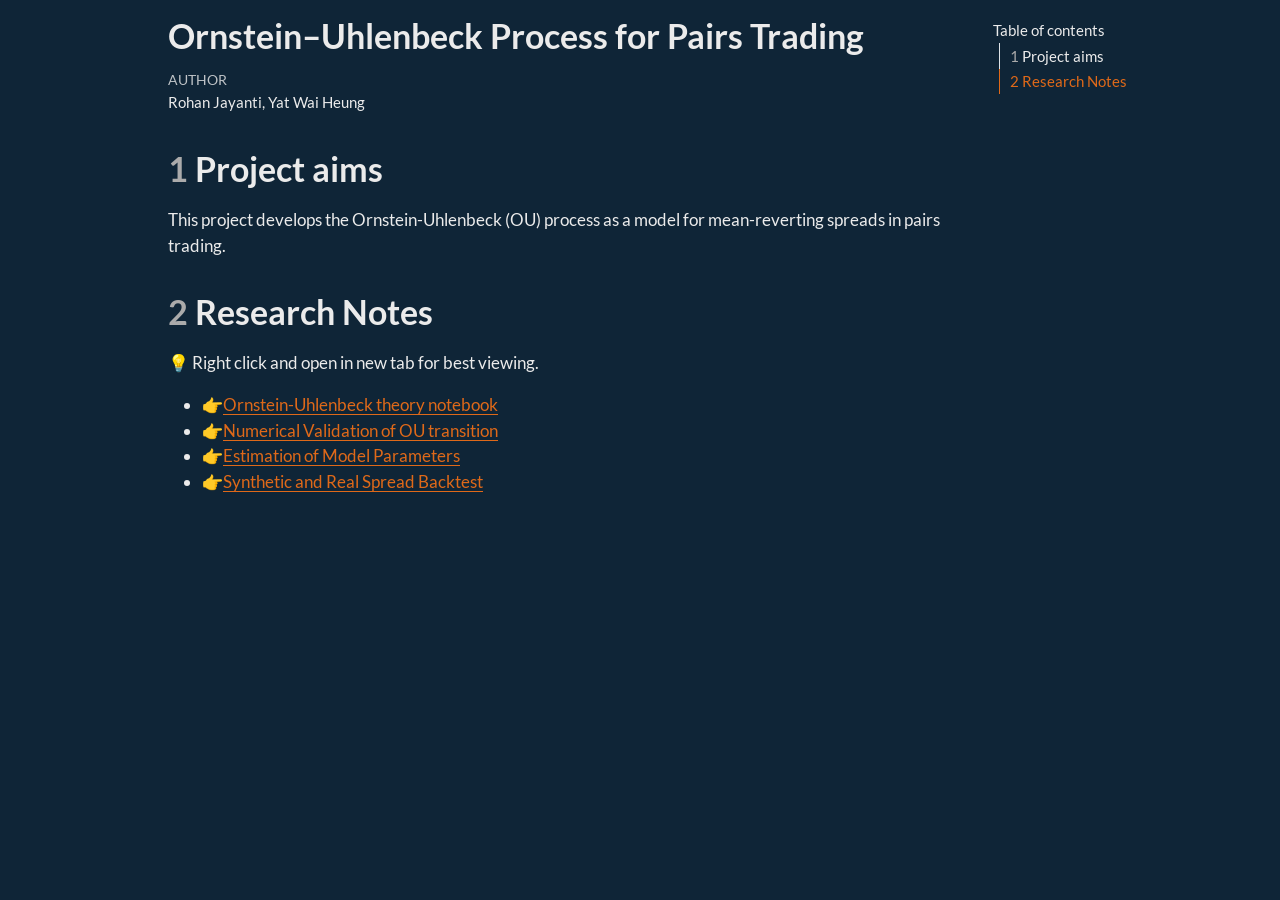
==== commit 60458df7: "added backtest notebook" ====
--- a/docs/index.html
+++ b/docs/index.html
@@ -2215,6 +2215,8 @@
 <ul>
 <li>👉<a href="notebooks/ou_theory.html">Ornstein-Uhlenbeck theory notebook</a></li>
 <li>👉<a href="notebooks/ou_validation.html">Numerical Validation of OU transition</a></li>
+<li>👉<a href="notebooks/ou_estimation.html">Estimation of Model Parameters</a></li>
+<li>👉<a href="notebooks/ou_strategy_backtest.html">Synthetic and Real Spread Backtest</a></li>
 </ul>
 </section>
 
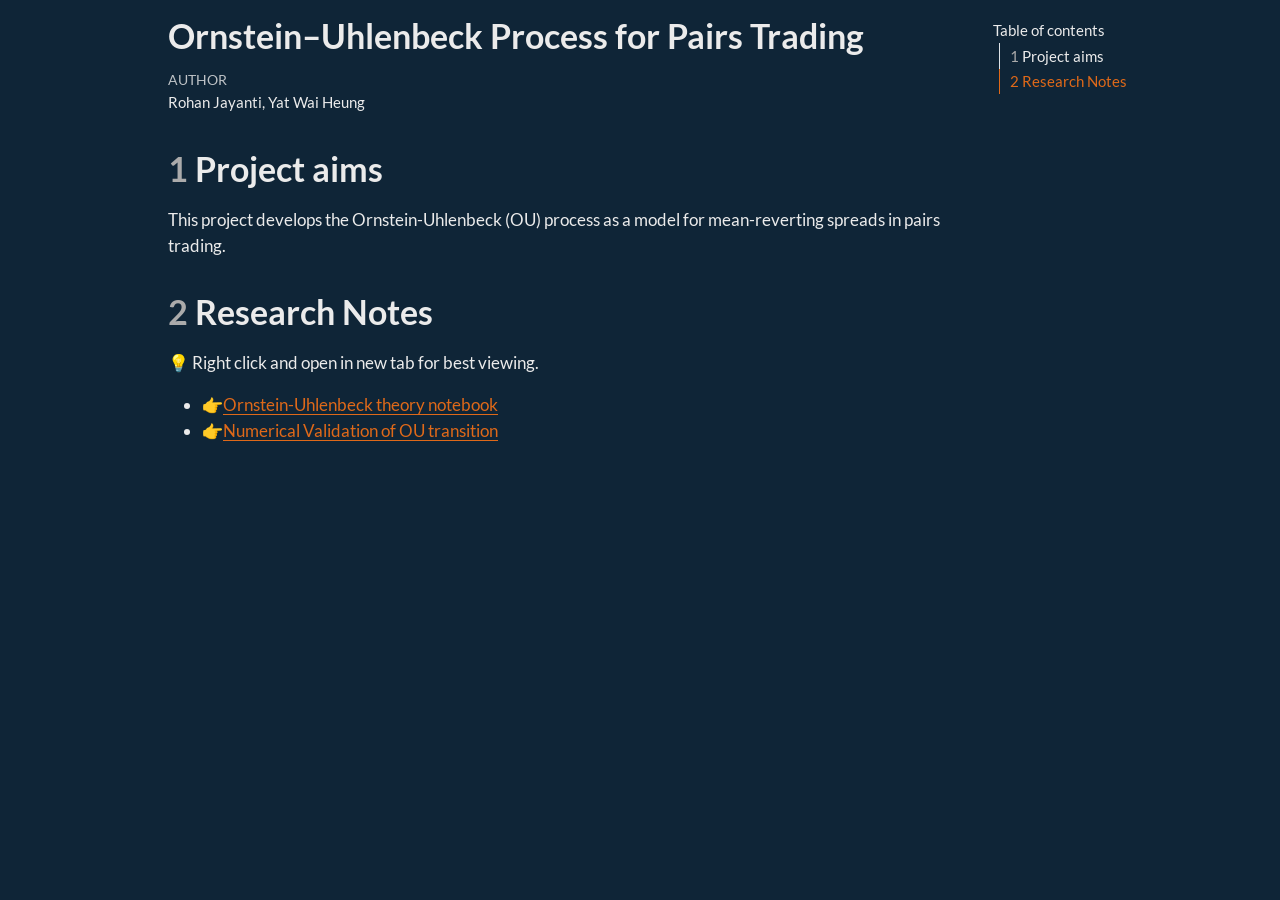
==== commit d9efd3da: "created bt.py to download yfinance data" ====
--- a/docs/index.html
+++ b/docs/index.html
@@ -2,7 +2,7 @@
 <html xmlns="http://www.w3.org/1999/xhtml" lang="en" xml:lang="en"><head>
 
 <meta charset="utf-8">
-<meta name="generator" content="quarto-1.9.37">
+<meta name="generator" content="quarto-1.10.18">
 
 <meta name="viewport" content="width=device-width, initial-scale=1.0, user-scalable=yes">
 
@@ -11,10 +11,13 @@
 <title>Ornstein–Uhlenbeck Process for Pairs Trading</title>
 <style>
 
-code{white-space: pre-wrap;}
 span.smallcaps{font-variant: small-caps;}
-div.columns{display: flex; gap: min(4vw, 1.5em);}
-div.column{flex: auto; overflow-x: auto;}
+div.columns{display: flex; gap: 1.5em;}
+div.column{flex: auto;}
+@media screen {
+div.columns{gap: min(4vw, 1.5em);}
+div.column{overflow-x: auto;}
+}
 div.hanging-indent{margin-left: 1.5em; text-indent: -1.5em;}
 ul.task-list{list-style: none;}
 ul.task-list li input[type="checkbox"] {
@@ -2160,7 +2163,7 @@
 .bi-globe-central-south-asia-fill::before { content: "\f91d"; }
 .bi-globe-europe-africa-fill::before { content: "\f91e"; }
 </style>
-<link href="data:text/css,%40font%2Dface%20%7B%0Afont%2Dfamily%3A%20%27Lato%27%3B%0Afont%2Dstyle%3A%20normal%3B%0Afont%2Dweight%3A%20300%3B%0Afont%2Ddisplay%3A%20swap%3B%0Asrc%3A%20url%28data%3Afont%2Fttf%3Bbase64%2CAAEAAAASAQAABAAgR1BPUw12KAwAABgAAAAUfEdTVUKOao6oAAACMAAAAHBPUy8y2Td4DgAAAdAAAABgVkRNWHN%2Fev4AABIgAAAF4GNtYXCxdo2kAAAEiAAAAXRjdnQgAOwIpgAAATgAAAAaZnBnbQZZnDcAAAMUAAABc2dhc3AAIgAYAAABLAAAAAxnbHlmbF%2Bu7QAARVAAAN0yaGRteJRpupsAACx8AAAY1GhlYWT8T%2FHhAAABmAAAADZoaGVhD2kHbAAAAXQAAAAkaG10eCrucpkAAA3sAAAEMmxvY2FaYiefAAAF%2FAAAAiJtYXhwAygECgAAAVQAAAAgbmFtZTZlUzUAAAggAAACmnBvc3RQz9tPAAAKvAAAAy9wcmVwX5U3OAAAAqAAAAByAAEAAgAiAAf%2F%2FwAPACkAPQBJAF8ASQAAAA%2F%2BoAAAA%2BMAEQWHABAAAAABAAABEACBAAcAYAAEAAEAAAAAAAoAAAIAAycAAgABAAEAAAe2%2FlYAAAjS%2Fzb%2FOgh6AAEAAAAAAAAAAAAAAAAAAAEJAAEAAAABGqB8EBmJXw889QAZB9AAAAAAypNecAAAAADK3y56%2Fzb%2BjAh6Bv0AAAAJAAIAAAAAAAAAAwP9ASwABQAABXgFFAAAARgFeAUUAAADugBEAfQIAwIPAwICAgQDAgOAAACvQABgSgAAAAAAAAAAdHlQTABAAAD7AgZK%2FnoBkAe2AaogAACTAAAAAAPjBYcAAAAgAAIAAQAAAAoAMABEAAJERkxUABpsYXRuAA4ABAAAAAD%2F%2FwABAAEABAAAAAD%2F%2FwABAAAAAmxpZ2EADmxpZ2EADgAAAAEAAAABAAQABAAAAAEACAABABoAAQAIAAIADAAGAQcAAgBPAQYAAgBMAAEAAQBJuAAAKwC6AAEAAgACKwG6AAMAAgACKwG%2FAAMAdABfAEoANQAgAAAACCu%2FAAQAlwB8AGAARQAqAAAACCsAvwABALUAlABzAFIAMgAAAAgrvwACAJcAfABgAEUAKgAAAAgrALoABQAEAAcruAAAIEV9aRhEAAC4AAAsS7gACVBYsQEBjlm4Af%2BFuABEHbkACQADX14tuAABLCAgRWlEsAFgLbgAAiy4AAEqIS24AAMsIEawAyVGUlgjWSCKIIpJZIogRiBoYWSwBCVGIGhhZFJYI2WKWS8gsABTWGkgsABUWCGwQFkbaSCwAFRYIbBAZVlZOi24AAQsIEawBCVGUlgjilkgRiBqYWSwBCVGIGphZFJYI4pZL%[base64]%2BAP8BBwEZATEBRAFTAVsBYQF%2BAZICxwLJAt0DwCAUIBogHiAiICYgMCA6IEQgrCEiISYiAiIGIg8iEiIaIh4iKyJIImAiZSXKJmn7Av%2F%2FAAAAAAANACAAoAEEARgBMQFBAVIBWgFgAXgBkgLGAskC2APAIBMgGCAcICAgJiAwIDkgRCCsISIhJiICIgYiDyIRIhoiHiIrIkgiYCJkJcomafsB%2F%2F8AAf%2F1%2F%2BP%2Fwv%2B%2B%2F67%2Fl%2F%2BI%2F3v%2Fdf9x%2F1v%2FSP4V%2FhT%2BBv0k4NLgz%[base64]%2BFaoV1BZTFskX0hgxGUcZyBrrGx4bwhv%2FHHEcyx0YHU8deB2SHbsd%2FB4PHjIfYSB4IXEihCOcJEYlayYQJoknEidxJ44oeCkvKjIrVCxuLRIuOS7iL5gv1zBMMKUw6zEiMbAxzDJbMpgymDL7M4c0WzTiNWE1izadNvk4ZzlMOZ45vjnaO047ajwsPG081j1dPYE%2BZD6sPtY%2FFD9GP%2F1AVEENQdlDKkOxQ71DyUPVQ%2BFD7UP5RFZFmUWlRbFFvUXJRdVF4UXtRflGeEaERpBGnEaoRrRGwEbvSCJILkg6SEZIUkheSMFJ%2BUoFShFKHUopSjVKQUxXTY9Nm02nTbNNv03LTddN403vTtlO5U7xTv1PCU8VTyFPdFClULFQvVDJUNVQ4VH1UgFShVPhU%2B1T%2BVR5VbxV4VYmVlxWaFZ0V7xZbVl5WYVZkVmdWalZtVnBWc1Z2VnlWfFanlrLWwRbDFtaW4Vb2FwXXE9coF1bXXddi125XedeFF5tXsdfIF%2BLYBdgRWDqYspi%2B2MuY15ky2VVZjpna2edZ%2B5oNmhSaIlpNWncajxqpmryaz5rhWukbBhs7m0NbWZthm2zbeNuDm5hbpkAAAAAAAgAZgADAAEECQAAARYBHgADAAEECQABABQBCgADAAEECQACAA4A%[base64]%[base64]%[base64]%2FgEHAQgA1wDiAOMBCQEKALAAsQELAQwA5ADlALsBDQEOAQ8BEADmAOcApgDYAOEBEQDbANwA3QDgANkA3wCbALIAswC2ALcAxAC0ALUAxQCCAMIAhwCrAMYAvgC%[base64]%2FgBXBWcAagG7ALQCWACqAlgAYgMgAHsEiABtAYsAbgKZAGQBiwBpAsn%2F%2BwSIAEkEiAD2BIgAgQSIAIEEiAA%2FBIgAlASIAIgEiACCBIgAeASIAKwB2wCRAdsAkQSIAKAEiACmBIgA%2BwLlACEGawBsBQkADwUCANIFfwB8BfAA0gSeANIEeADSBdkAfAXoANICVgD3A4wAWQUoAPAD%2FwDSBxoA0gXoANIGOwB7BKMA8AY7AHsE7gDwBBUAVwSRACMFuwDFBQkADwe2ABEErwARBK8AGQTyAHMCWACvAsv%2F%2BAJYAGsEiADLAxQAAAJJAFYDzQBrBEQArAOOAFgERABXA%2F4AWAKEAB4D8QBLBDoAogHbAJYB1%2F%2FOA9gArAHbAL4GNwCiBDoAogQ6AFcELgCiBEQAVwMaAKIDXABZAskANAQ6AIkDzgAZBcIAFgOZACMDzgAWA4gASgJYAD8CWAEGAlgAaQSIAIwBggAAAoUA5gSIAJ8EiABDBIgAnwSIAFUCWAEGA%2BoAiwJJACcGTQBVAp8AagNqAJsEiACkApkAZAZNAFUCSQAUAxIAWwSIAG0ClgBhApYAYgJJAM8EOgCJBPAANgIUAKUCSQCEApYAlQLrAFcDagCwBZAAhgWQAIYFlABTAuUAKgUJAA8FCQAPBQkADwUJAA8FCQAPBQkADwc3%2F%2B0FfwB8BJ4A0gSeANIEngDSBJ4A0gJWAAcCVgC9AlYAFQJWAAwGJwAxBegA0gY7AHsGOwB7BjsAewY7AHsGOwB7BIgAmQY7AHsFuwDFBbsAxQW7AMUFuwDFBK8AGQSjAPAEhgDHA80AawPNAGsDzQBrA80AawPNAGsDzQBrBkkAawOOAFgD%2FgBYA%2F4AWAP%2BAFgD%2FgBYAdsAIgHbAJsB2%2F%2FsAdv%2F8wQwAFkEOgCiBDoAVwQ6AFcEOgBXBDoAVwQ6AFcEiABtBDoAVwQ6AIkEOgCJBDoAiQQ6AIkDzgAWBC4AogPOABYFCQAPA80AawV%2FAHwDjgBYBMgA0gP%2BAFgB2wC%[base64]%2FzYEiAAfBZMASAXmAGgEiAB7BRgAEQVUAE0FVABXBIgApARjACgFVABKAwL%2FgQSIAMYEiACmBIgAoASIAPoEiACRAAD%2F%2FgQqAB4EbAAeAkkAAwADALkADAAMAM4AfQAqAAAAAAABAAEBAQEBAAwA%2BAj%2FAAgACf%2F%2BAAkACv%2F%2BAAoACv%2F9AAsAC%2F%2F9AAwADP%2F9AA0ADf%2F9AA4ADv%2F9AA8AD%2F%2F8ABAAEP%2F8ABEAEf%2F8ABIAEv%2F8ABMAE%2F%2F7ABQAFP%2F7ABUAFf%2F7ABYAFv%2F7ABcAF%2F%2F7ABgAGP%2F6ABkAGf%2F6ABoAGv%2F6ABsAG%2F%2F6ABwAHP%2F6AB0AHf%2F5AB4AHv%2F5AB8AH%2F%2F5ACAAIP%2F5ACEAIf%2F4ACIAIv%2F4ACMAI%2F%2F4ACQAJP%2F4ACUAJf%2F4ACYAJv%2F3ACcAJ%2F%2F3ACgAKP%2F3ACkAKf%2F3ACoAKv%2F3ACsAK%2F%2F2ACwALP%2F2AC0ALf%2F2AC4ALv%2F2AC8AL%2F%2F1ADAAMP%2F1ADEAMf%2F1ADIAMv%2F1ADMAM%2F%2F1ADQANP%2F0ADUANf%2F0ADYANv%2F0ADcAN%2F%2F0ADgAOP%2F0ADkAOf%2FzADoAOv%2FzADsAO%2F%2FzADwAPP%2FzAD0APf%2FzAD4APv%2FyAD8AP%2F%2FyAEAAQP%2FyAEEAQf%2FyAEIAQv%2FxAEMAQ%2F%2FxAEQARP%2FxAEUARf%2FxAEYARv%2FxAEcAR%2F%2FwAEgASP%2FwAEkASf%2FwAEoASv%2FwAEsAS%2F%2FwAEwATP%2FvAE0ATP%2FvAE4ATf%2FvAE8ATv%2FvAFAAT%2F%2FuAFEAUP%2FuAFIAUf%2FuAFMAUv%2FuAFQAU%2F%2FuAFUAVP%2FtAFYAVf%2FtAFcAVv%2FtAFgAV%2F%2FtAFkAWP%2FtAFoAWf%2FsAFsAWv%2FsAFwAW%2F%2FsAF0AXP%2FsAF4AXf%2FrAF8AXv%2FrAGAAX%2F%2FrAGEAYP%2FrAGIAYf%2FrAGMAYv%2FqAGQAY%2F%2FqAGUAZP%2FqAGYAZf%2FqAGcAZv%2FqAGgAZ%2F%2FpAGkAaP%2FpAGoAaf%2FpAGsAav%2FpAGwAa%2F%2FoAG0AbP%2FoAG4Abf%2FoAG8Abv%2FoAHAAb%2F%2FoAHEAcP%2FnAHIA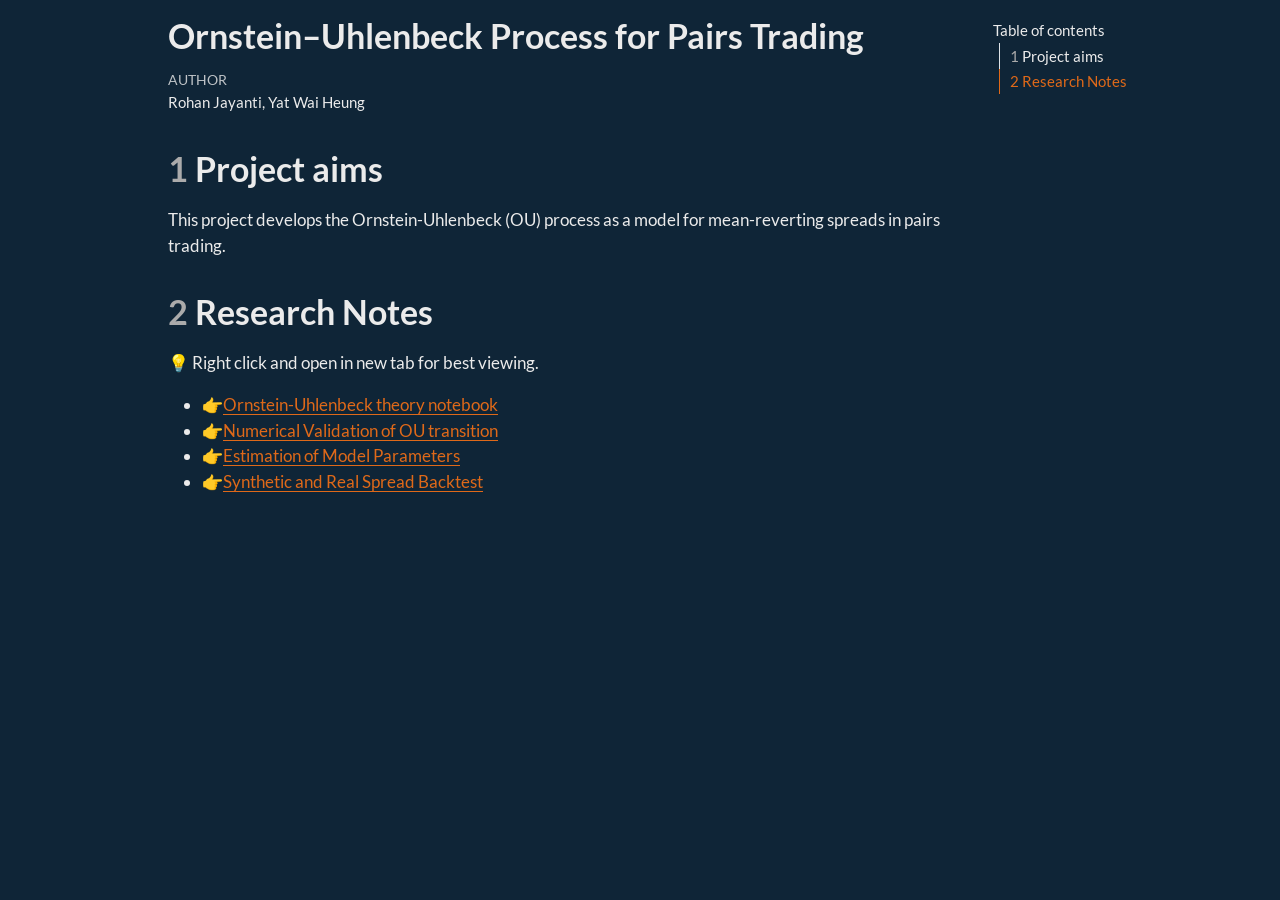
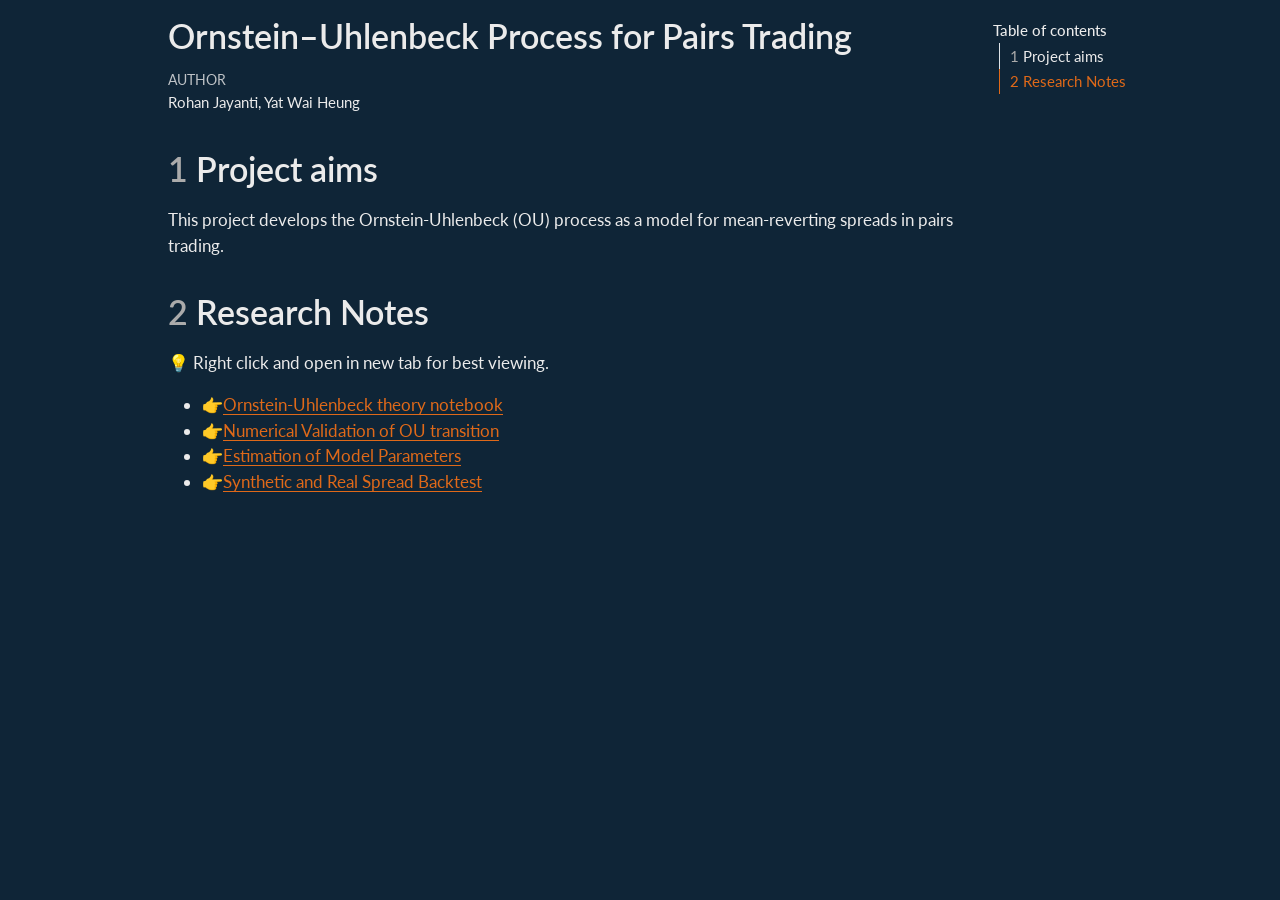
